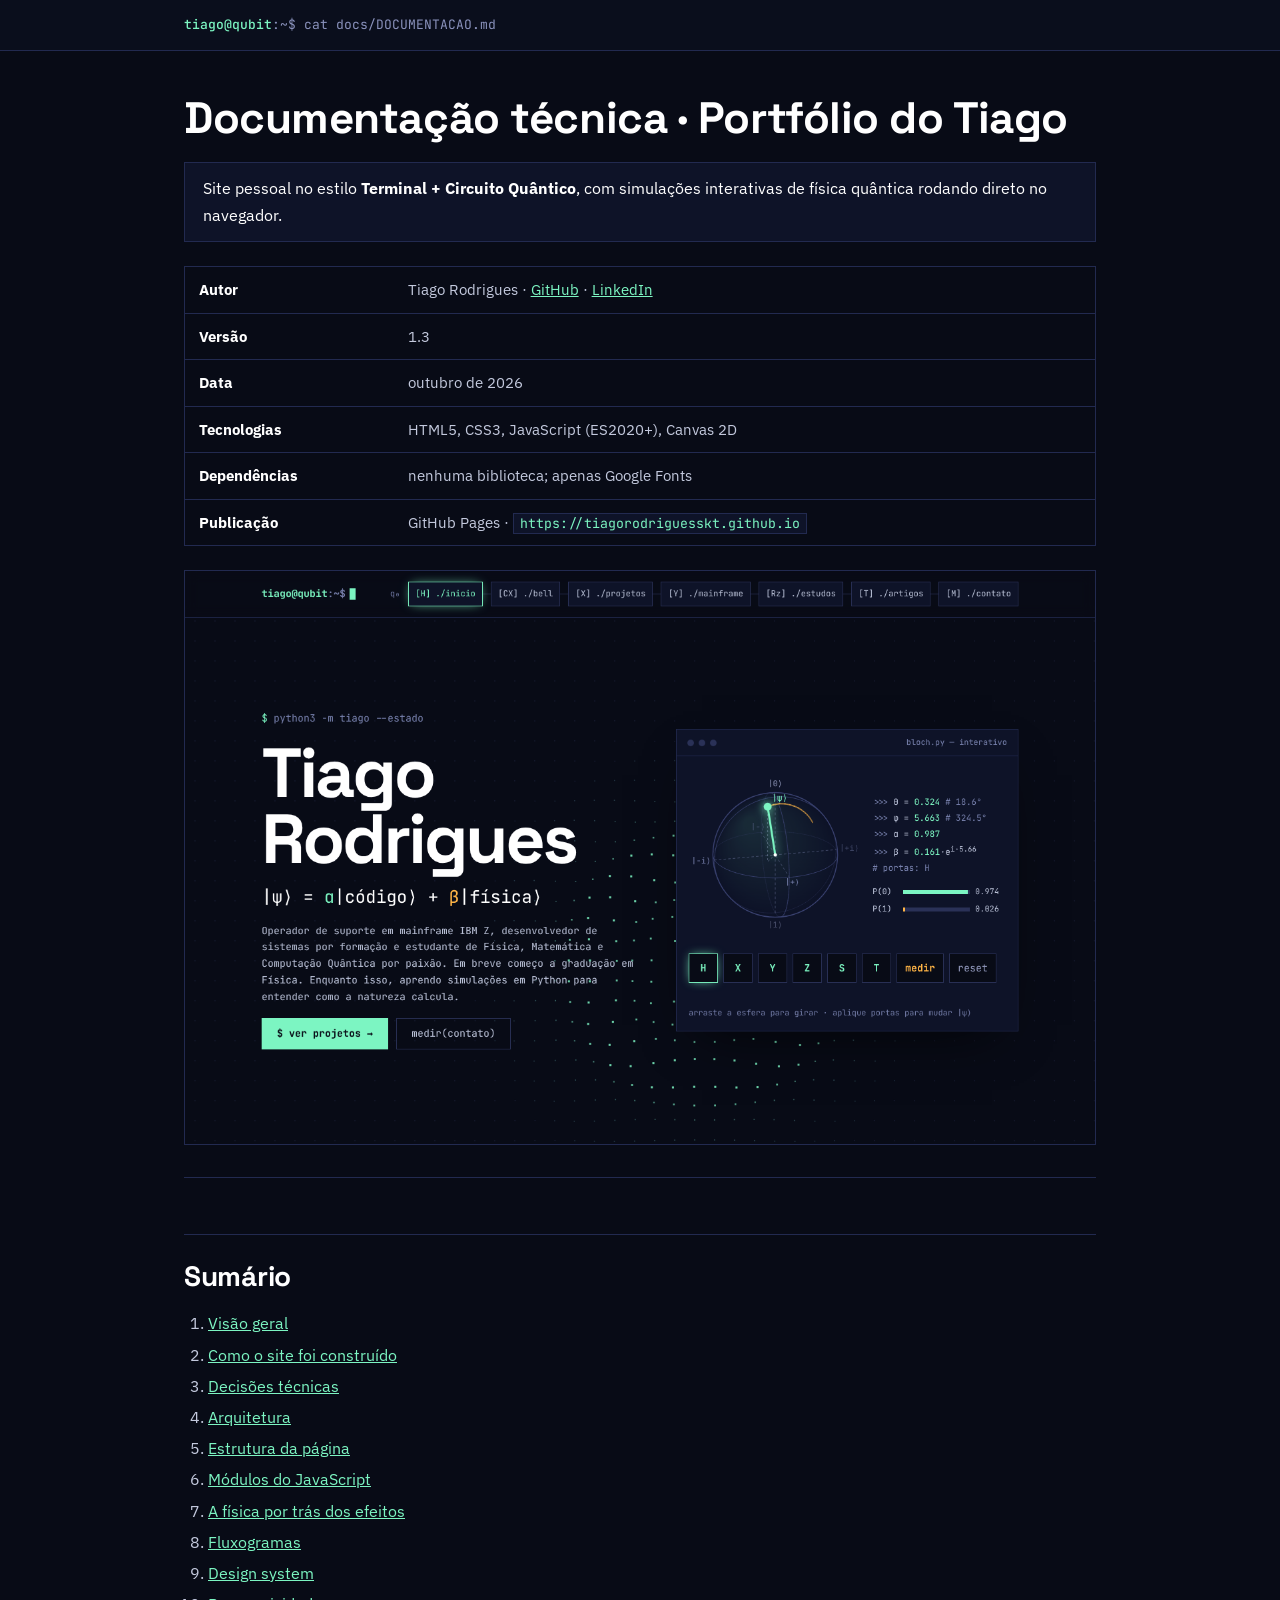
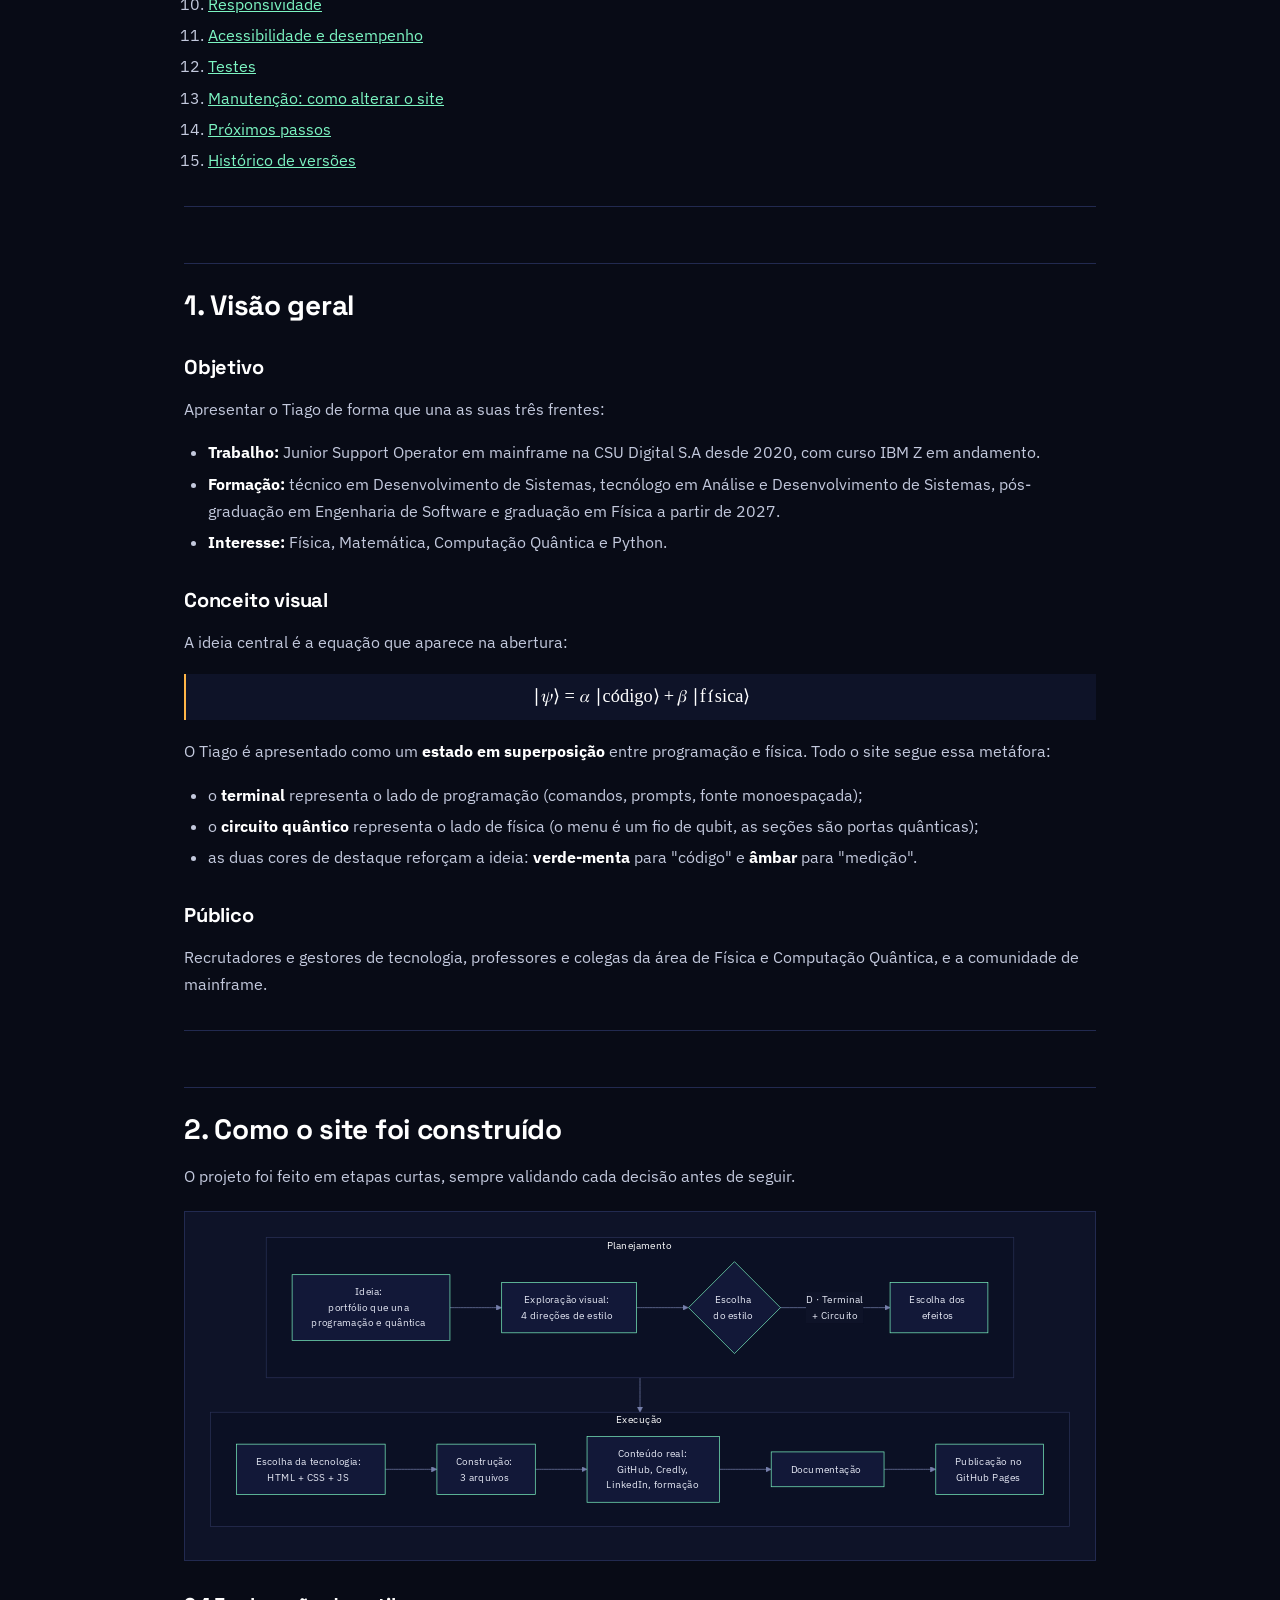
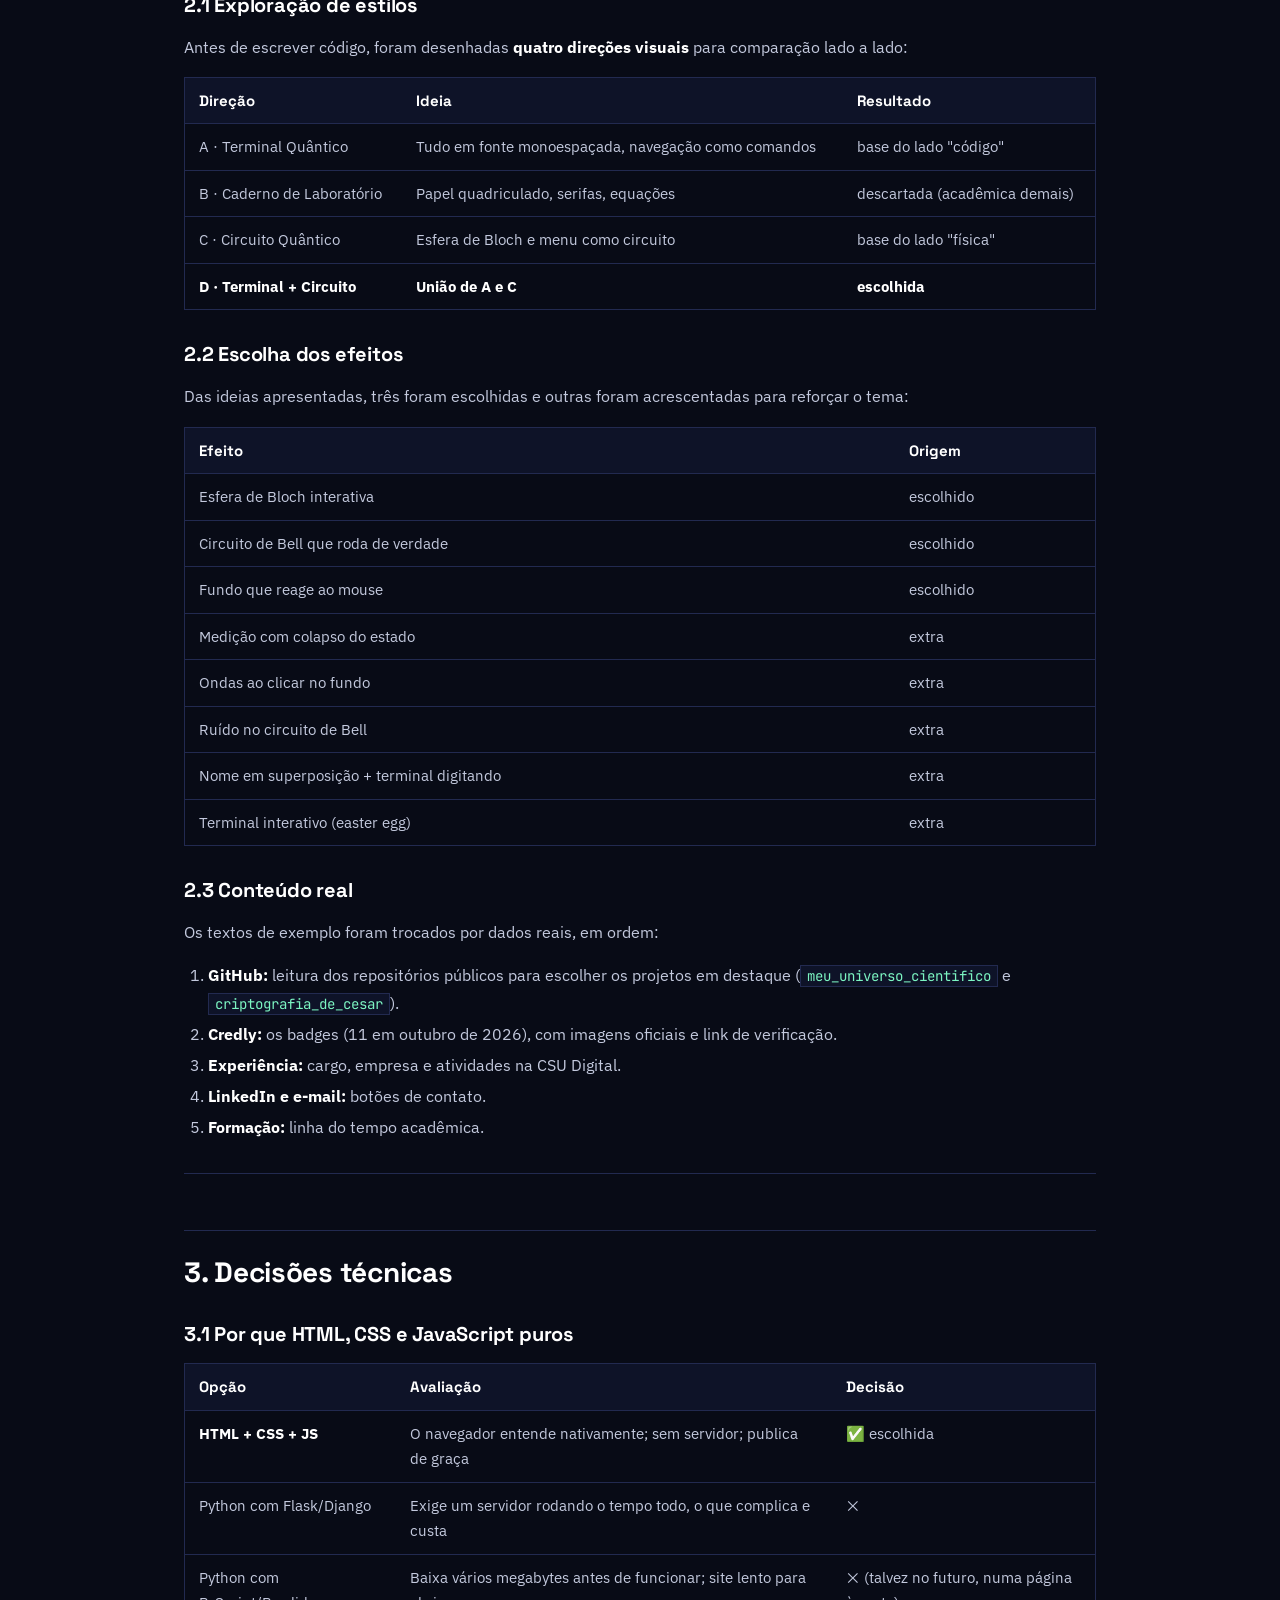
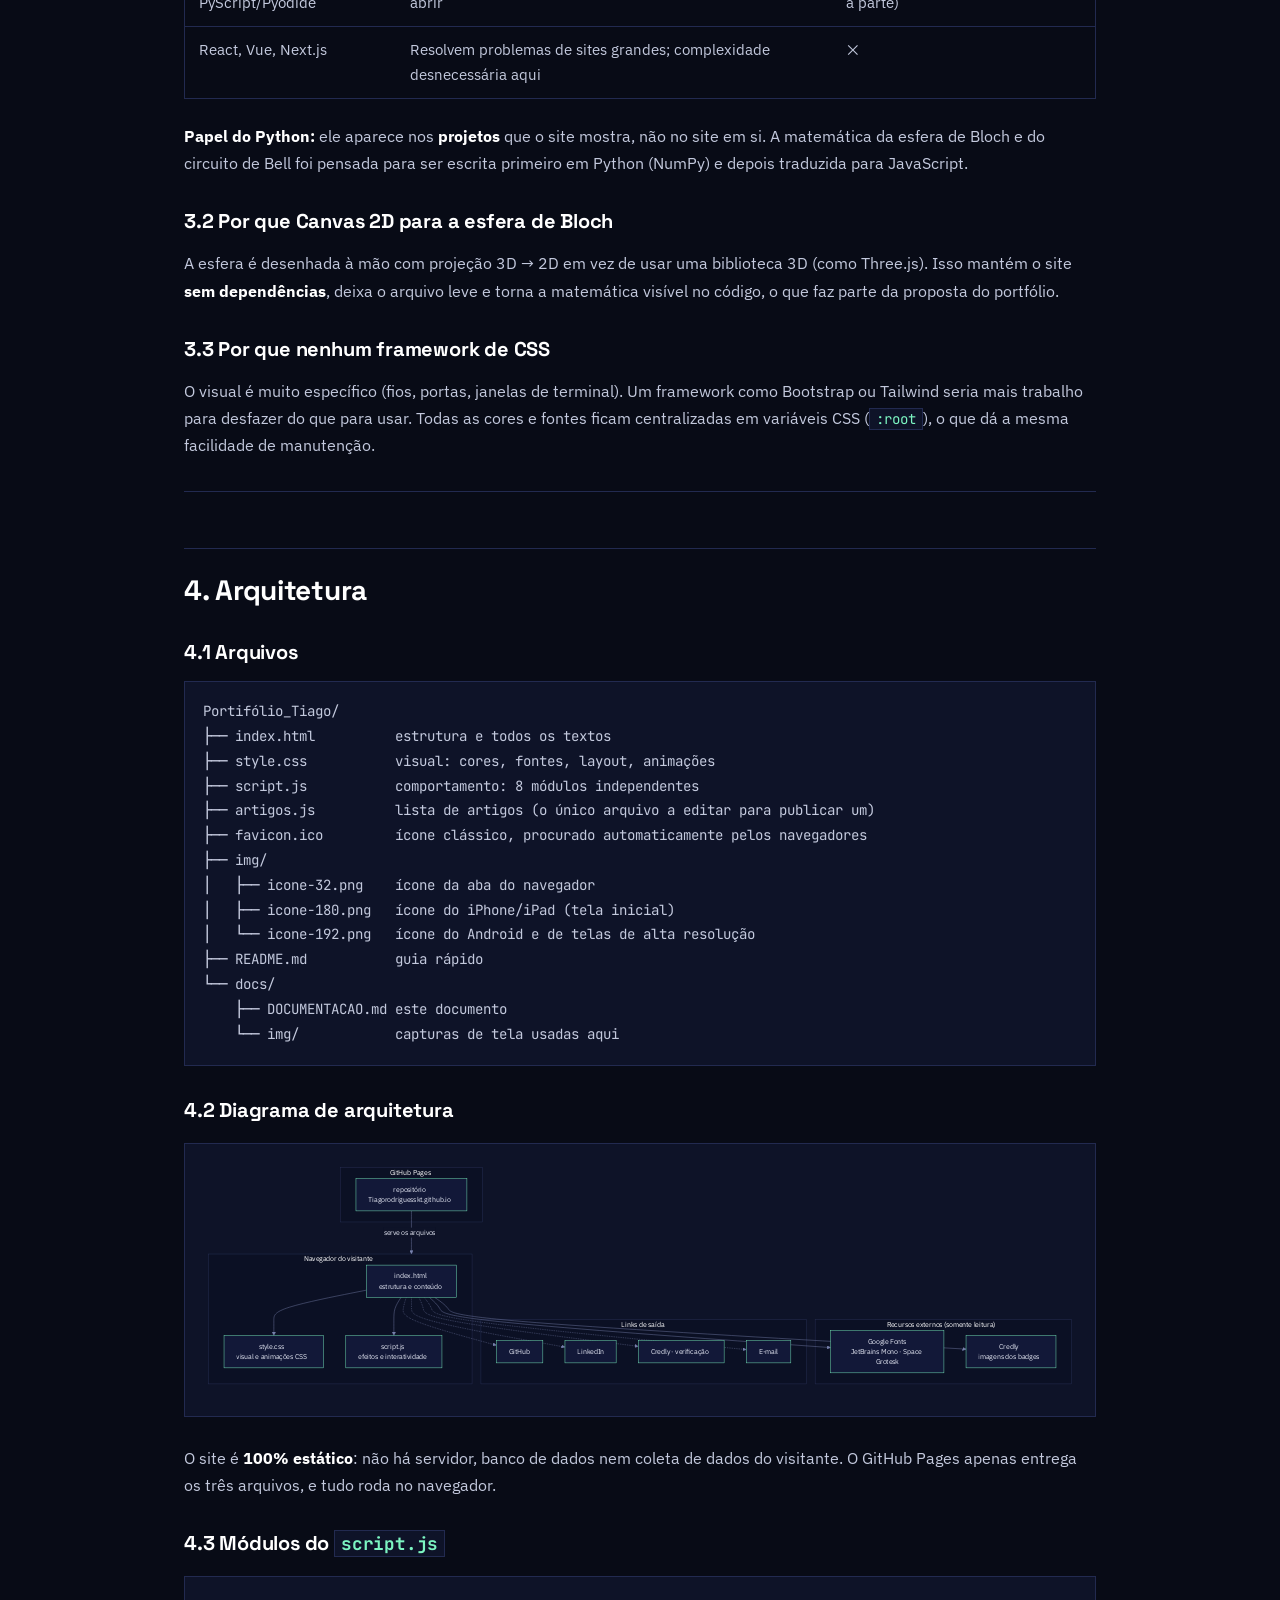
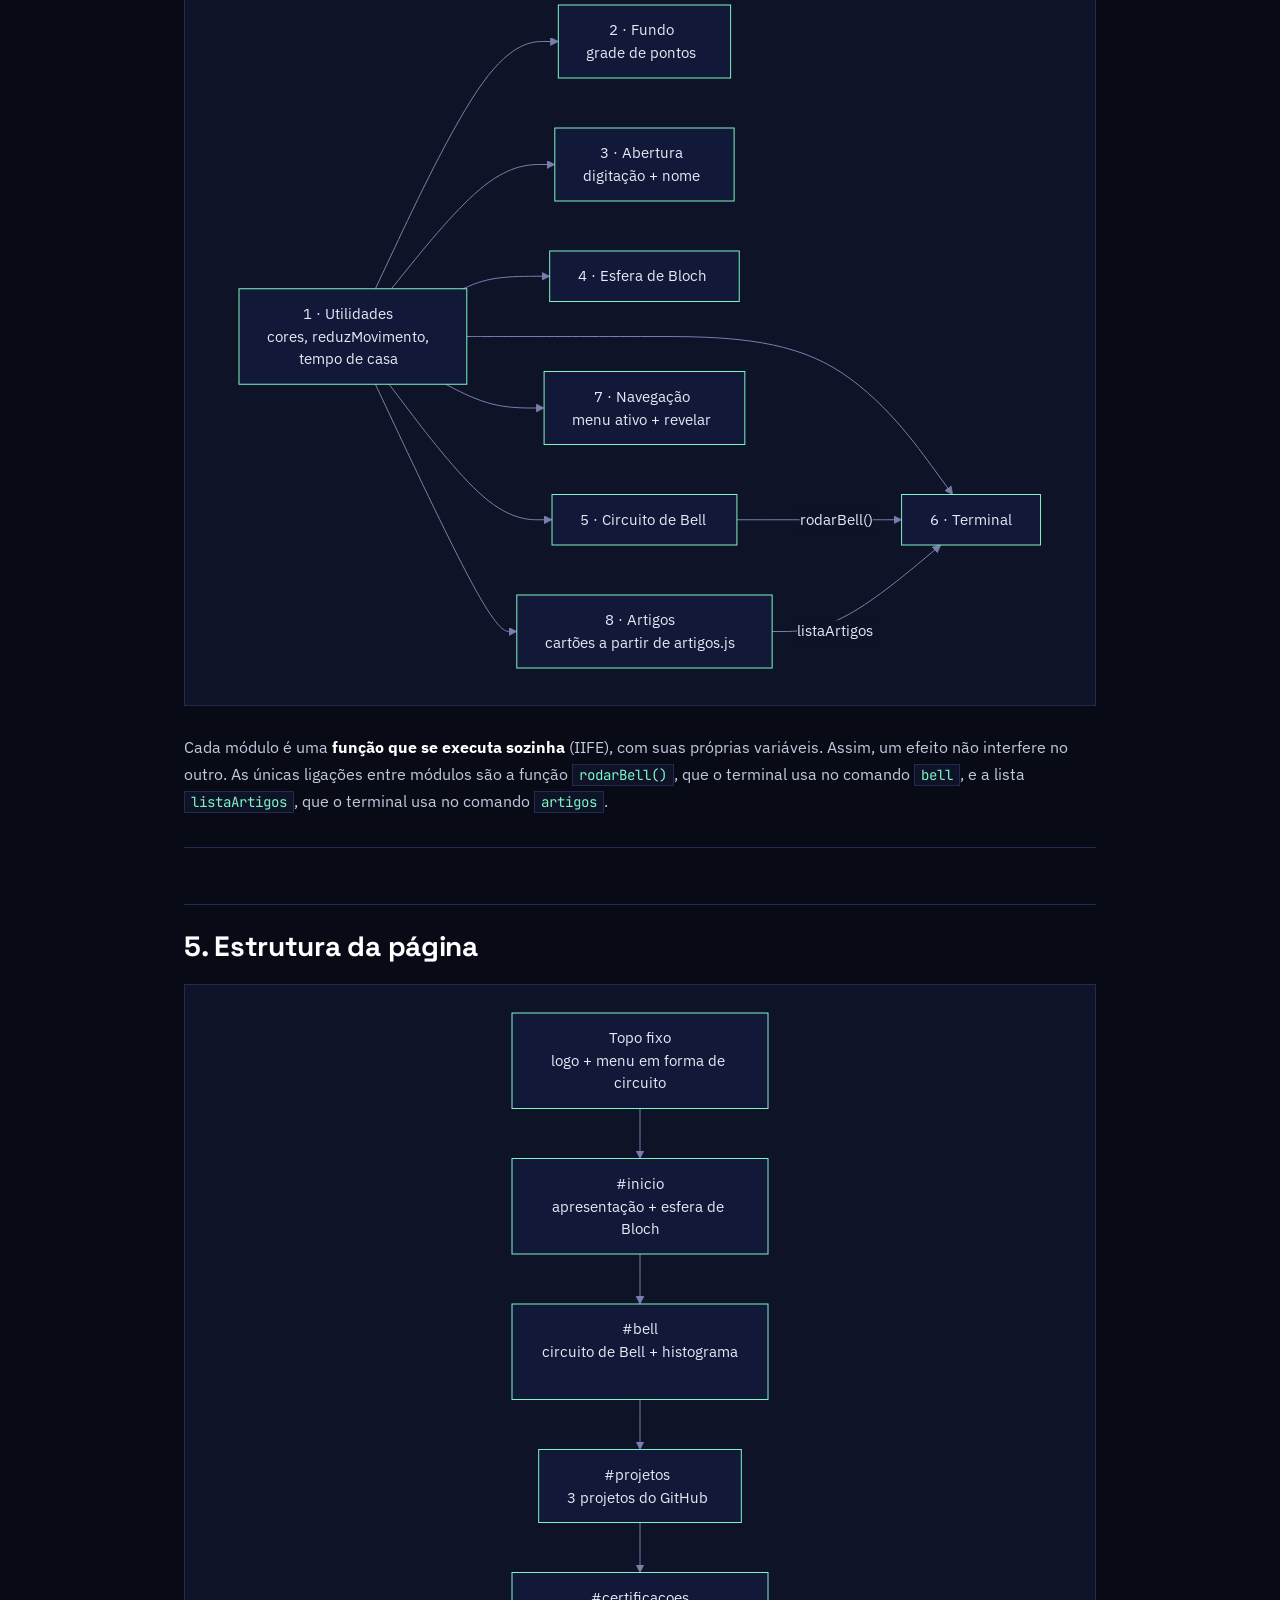
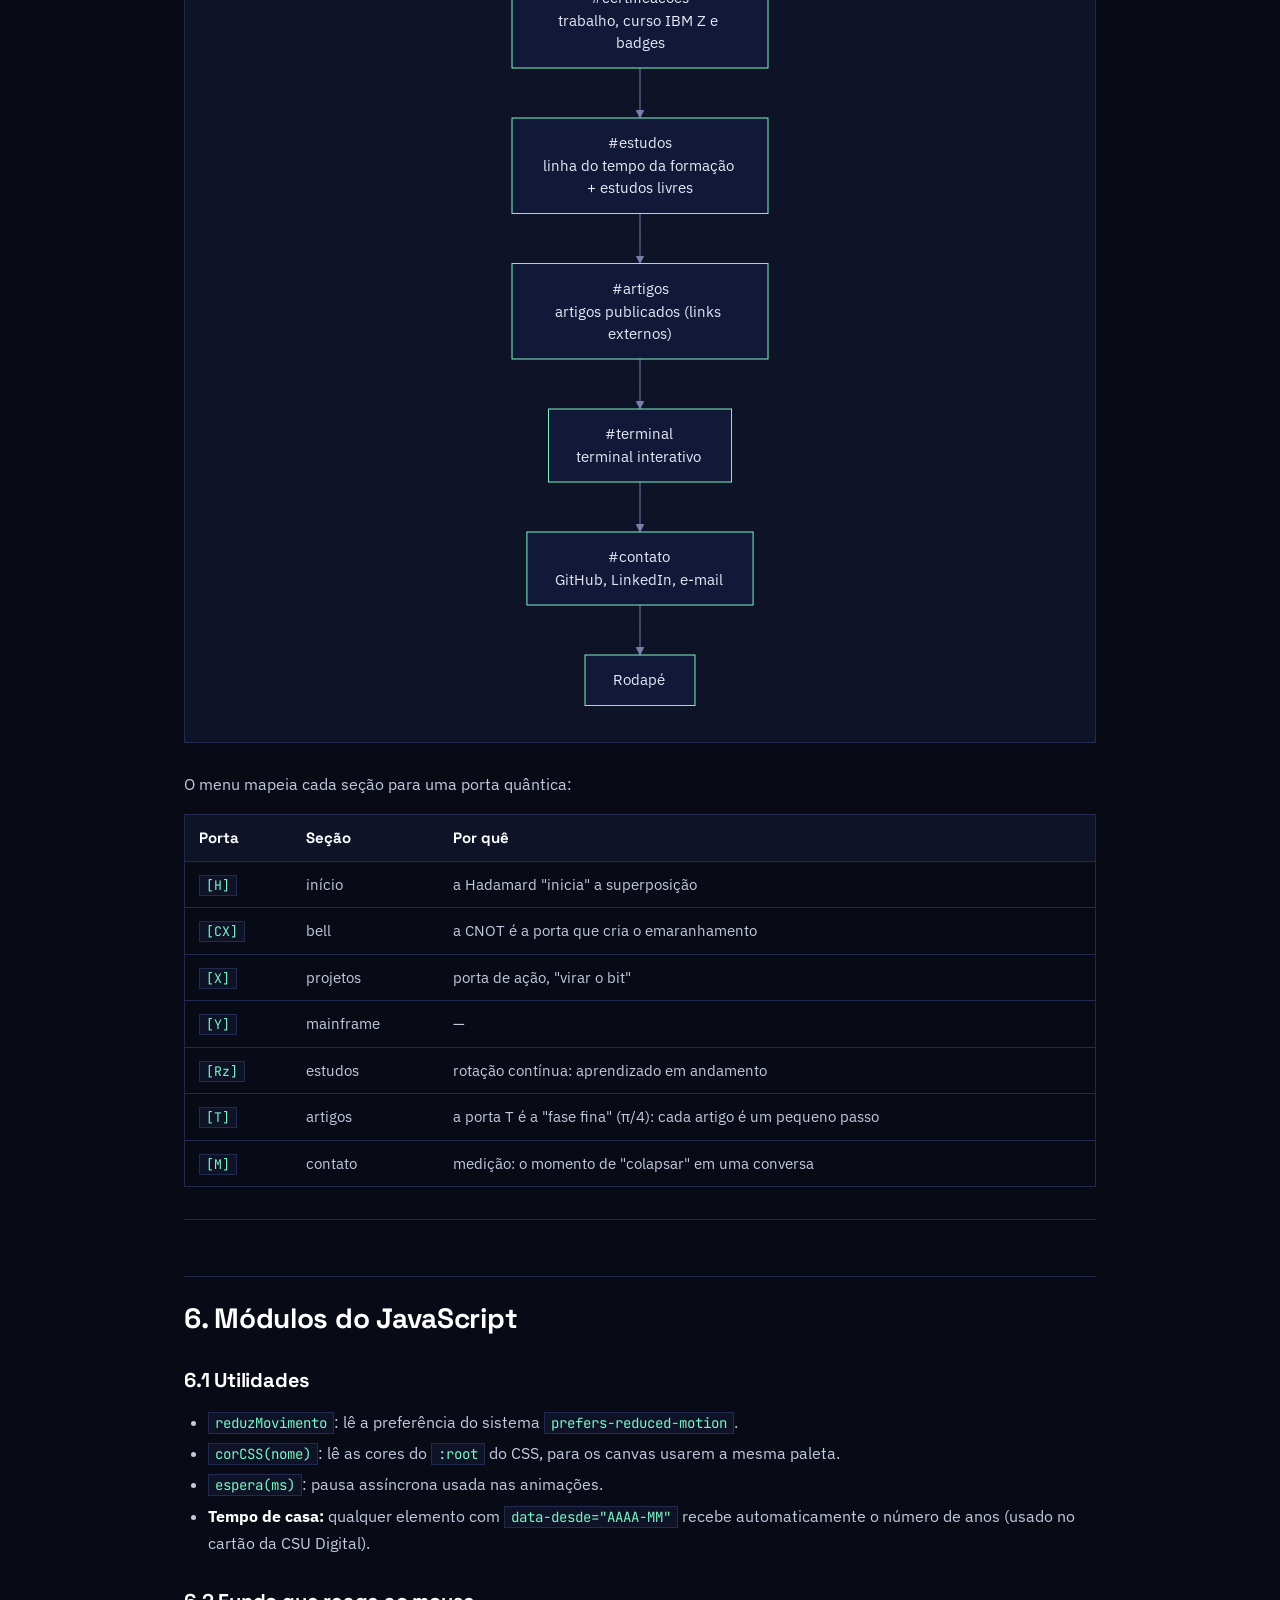
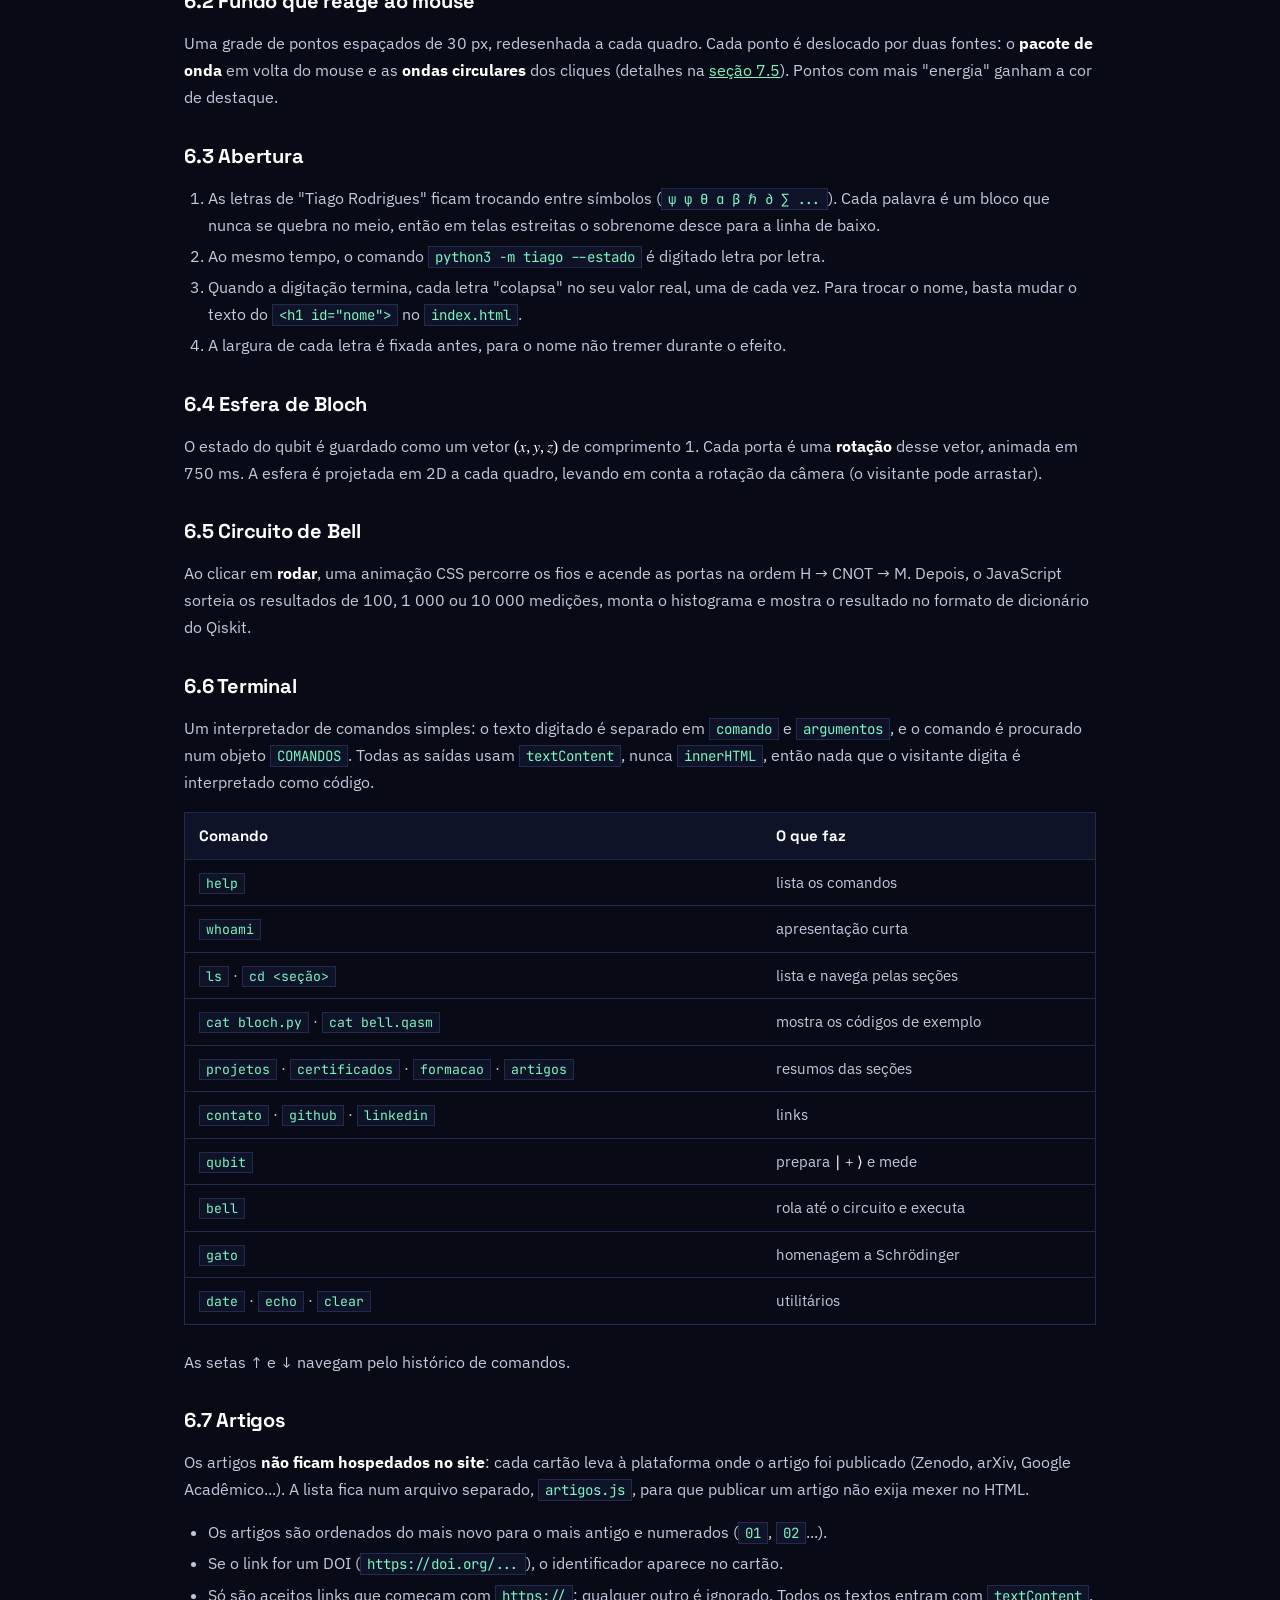
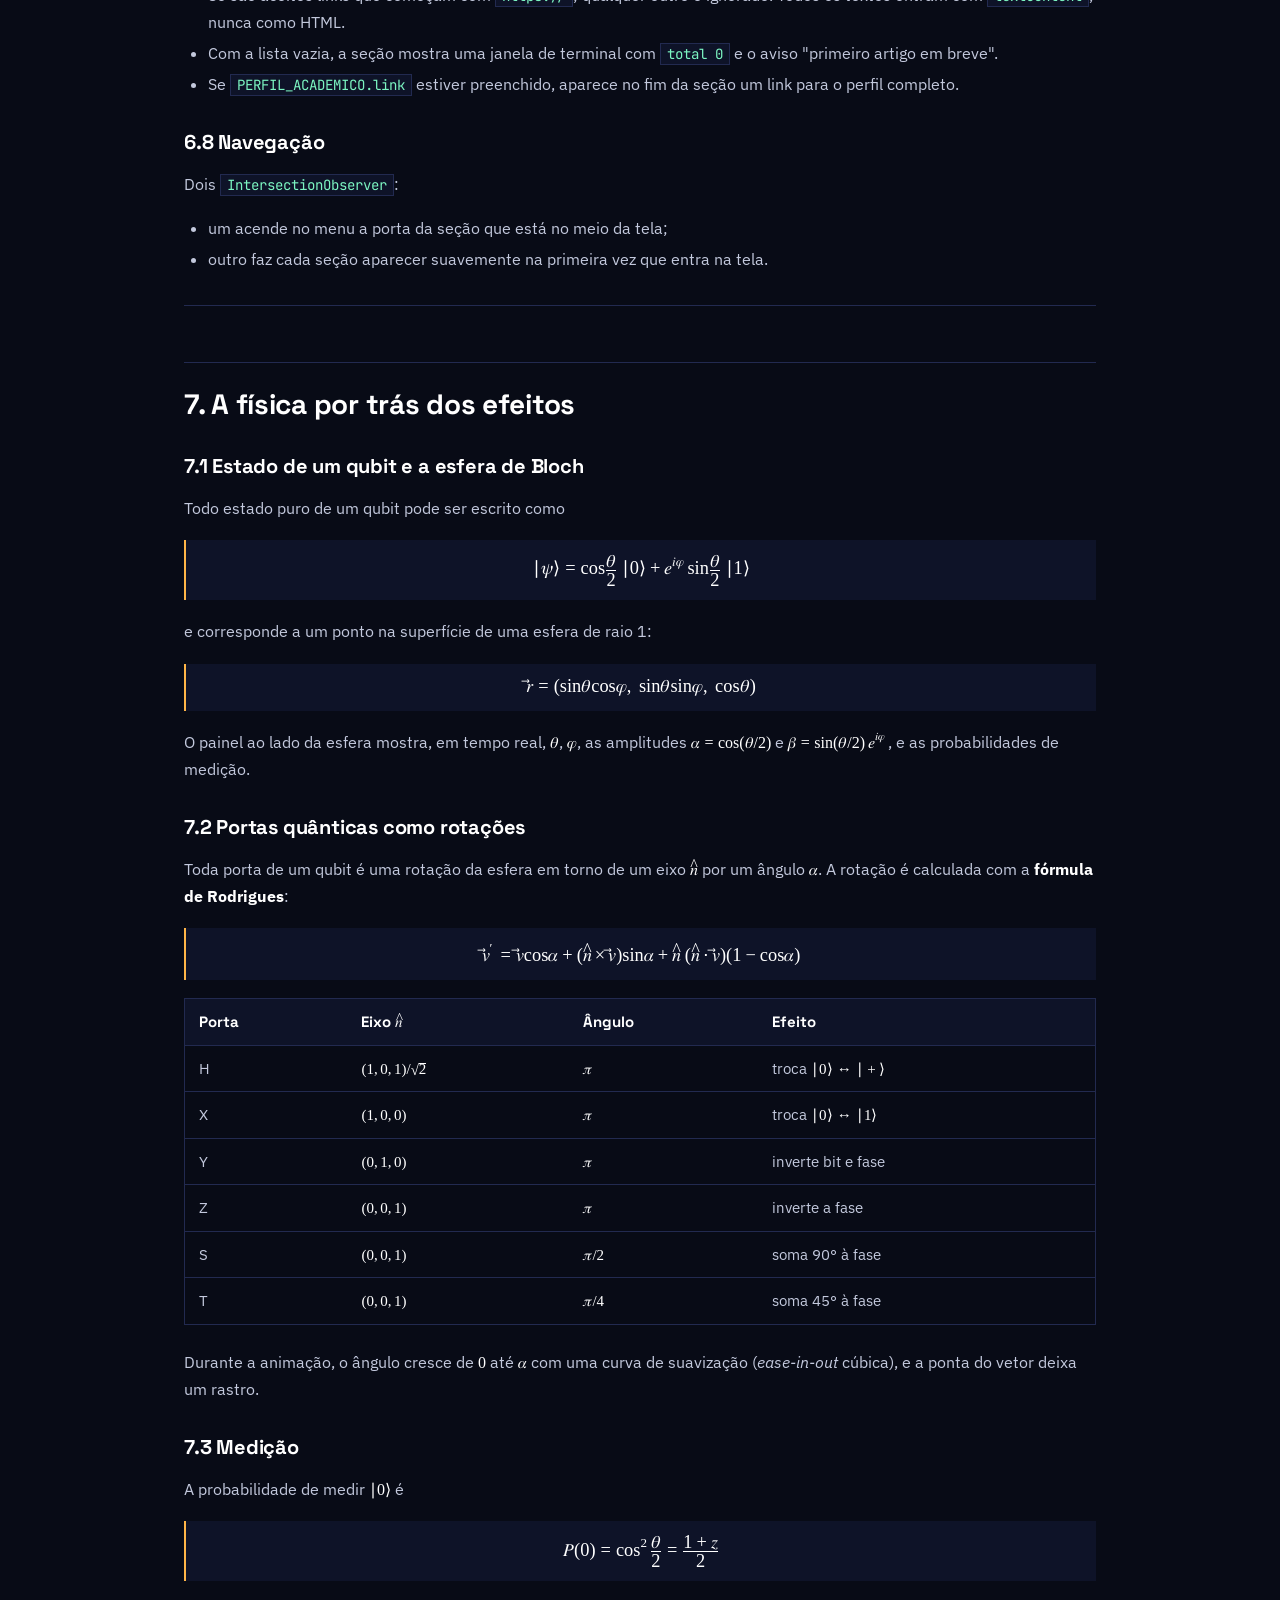
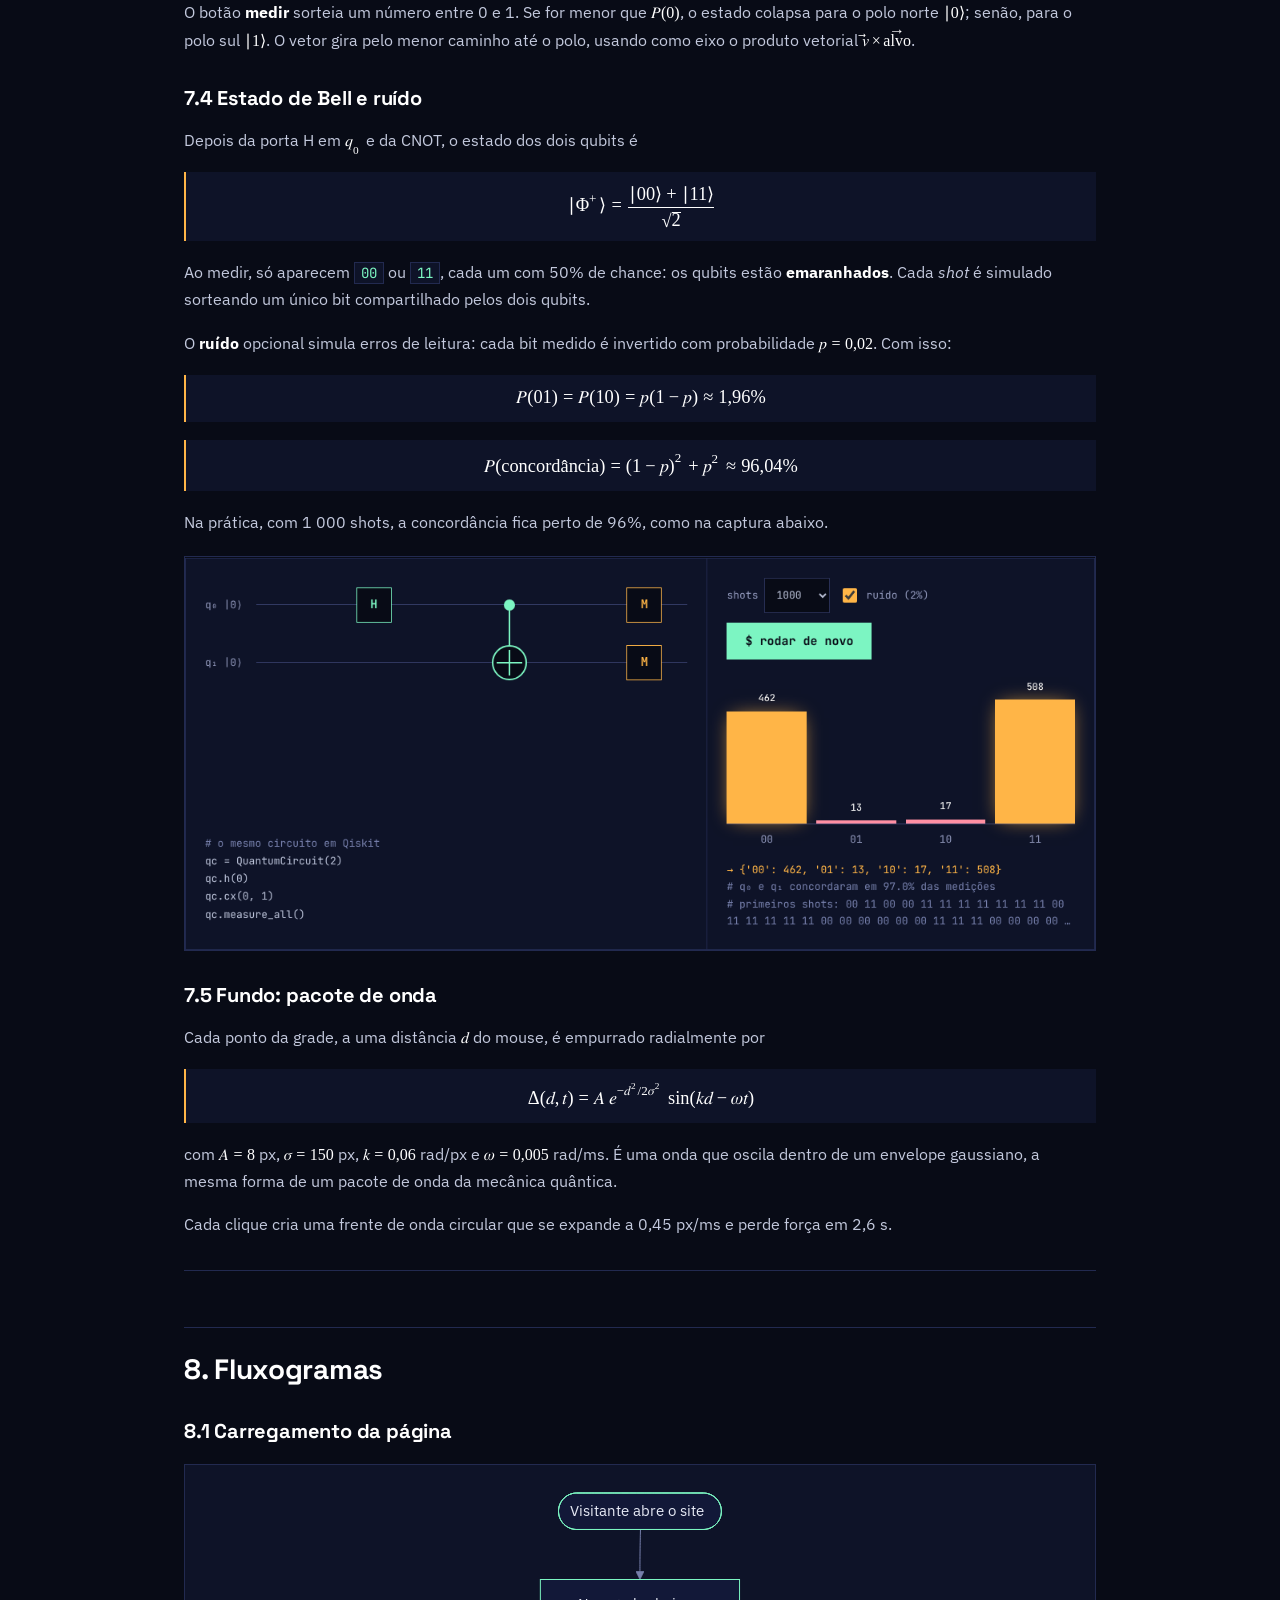
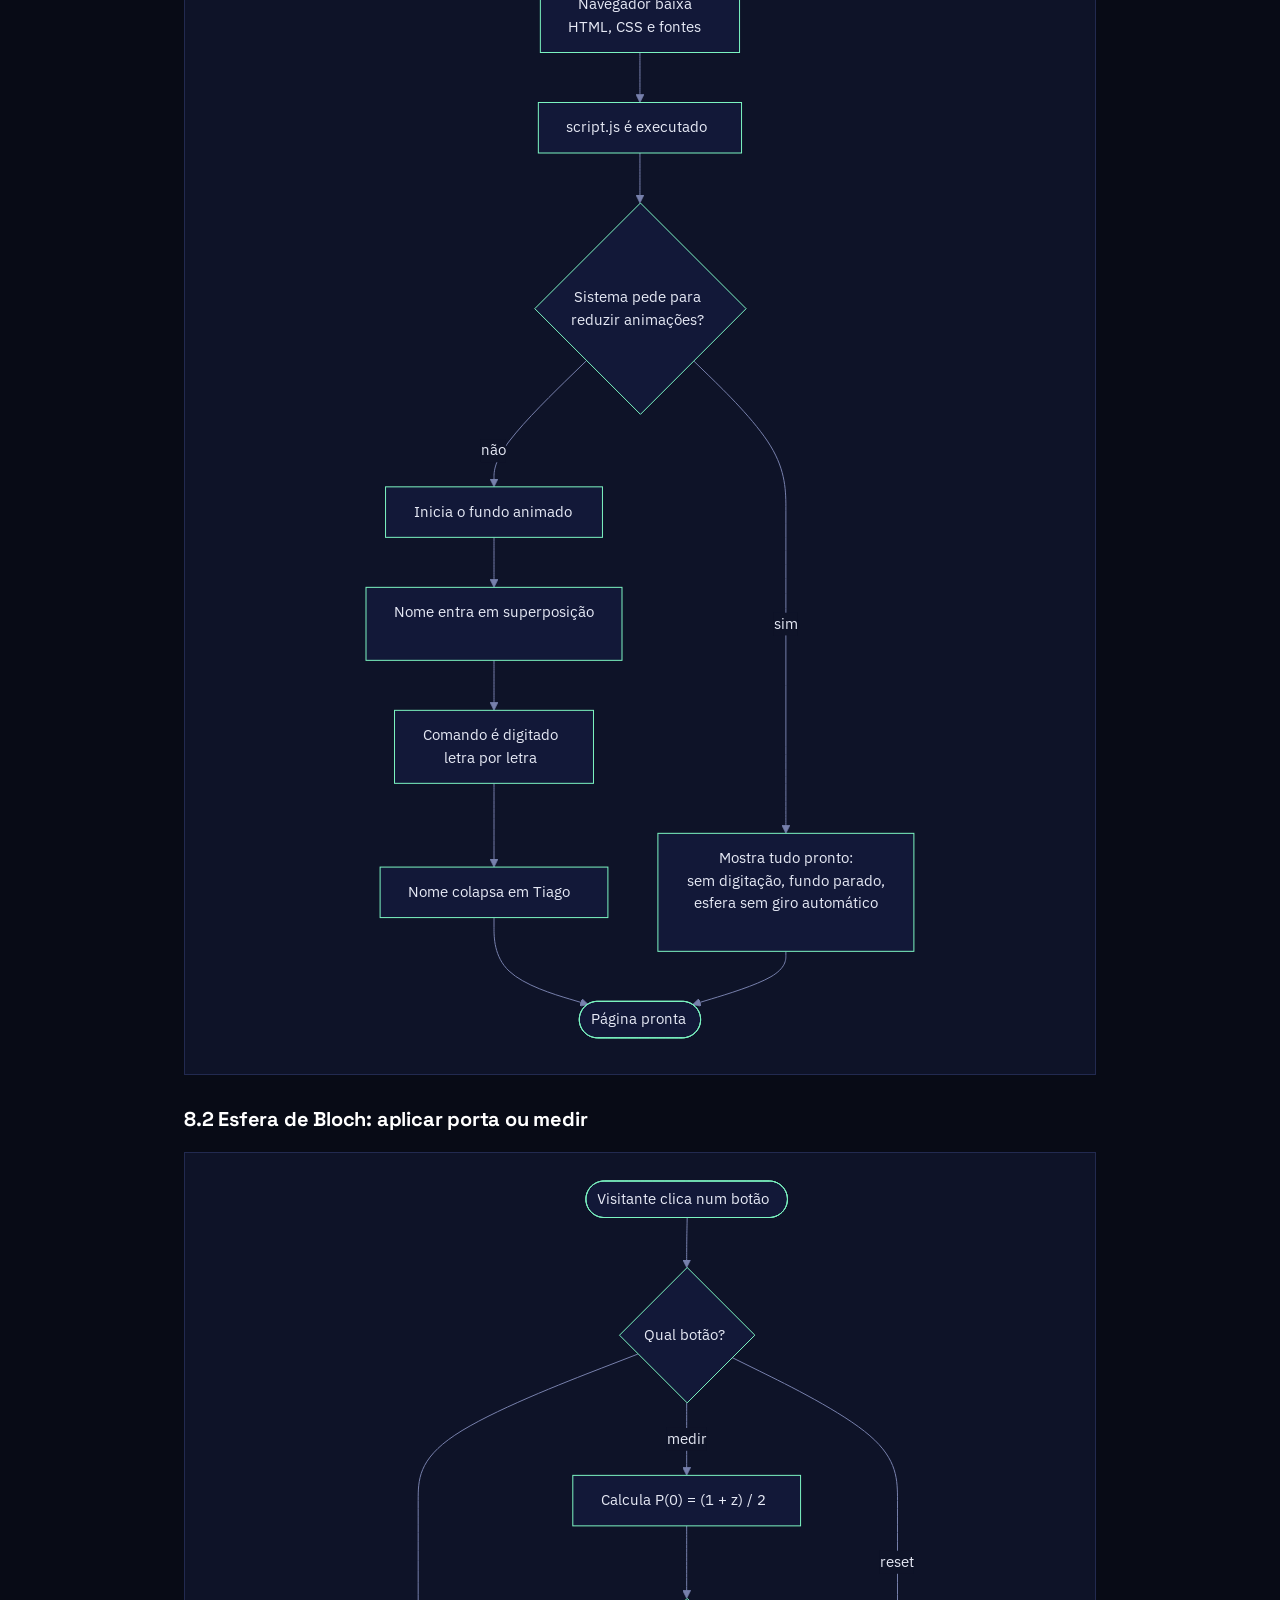
==== docs/DOCUMENTACAO.html @ 6ec6462e "Bagdge Agike Explorer" ====
<!doctype html>
<html lang="pt-BR">
<head>
<meta charset="utf-8">
<meta name="viewport" content="width=device-width, initial-scale=1">
<title>Documentação · Portfólio do Tiago</title>
<link rel="preconnect" href="https://fonts.googleapis.com">
<link href="https://fonts.googleapis.com/css2?family=IBM+Plex+Sans:wght@400;500;600&family=JetBrains+Mono:wght@400;500&family=Space+Grotesk:wght@500;700&display=swap" rel="stylesheet">
<style>
:root{--fundo:#080B16;--painel:#0E1328;--borda:#222A50;--texto:#C3C9DD;--forte:#fff;--apagado:#8A92BC;--a1:#7CF5C2;--a2:#FFB547}
*{box-sizing:border-box}
body{margin:0;background:var(--fundo);color:var(--texto);font-family:'IBM Plex Sans',system-ui,sans-serif;font-size:16px;line-height:1.7}
.topo{border-bottom:1px solid var(--borda);background:#0A0E1C}
.topo div{max-width:960px;margin:0 auto;padding:14px 24px;font-family:'JetBrains Mono',monospace;font-size:13px;color:var(--apagado)}
.topo b{color:var(--a1);font-weight:500}
main{max-width:960px;margin:0 auto;padding:40px 24px 96px}
h1,h2,h3{font-family:'Space Grotesk',system-ui,sans-serif;color:var(--forte);line-height:1.25;letter-spacing:-.01em;scroll-margin-top:16px}
h1{font-size:clamp(30px,5vw,44px);margin:0 0 16px}
h2{font-size:28px;margin:56px 0 16px;padding-top:24px;border-top:1px solid var(--borda)}
h3{font-size:20px;margin:32px 0 10px}
a{color:var(--a1)}a:hover{color:#B8FFE0}
strong{color:var(--forte)}
blockquote{margin:0 0 24px;padding:12px 18px;border:1px solid var(--borda);background:var(--painel);color:var(--forte)}
blockquote p{margin:0}
hr{border:0;border-top:1px solid var(--borda);margin:32px 0}
code{font-family:'JetBrains Mono',monospace;font-size:.88em;background:var(--painel);border:1px solid var(--borda);padding:1px 6px;color:var(--a1)}
pre{background:var(--painel);border:1px solid var(--borda);padding:18px;overflow-x:auto;line-height:1.55}
pre code{background:none;border:0;padding:0;color:var(--texto)}
.tabela{overflow-x:auto;margin:16px 0 24px;border:1px solid var(--borda)}
table{border-collapse:collapse;width:100%;font-size:15px}
th,td{padding:10px 14px;text-align:left;vertical-align:top;border-bottom:1px solid var(--borda)}
th{background:var(--painel);color:var(--forte);font-family:'Space Grotesk',system-ui,sans-serif;white-space:nowrap}
tr:last-child td{border-bottom:0}
img{max-width:100%;height:auto;border:1px solid var(--borda);display:block;margin:20px auto}
.diagrama{margin:20px 0 28px;padding:20px;background:var(--painel);border:1px solid var(--borda);overflow-x:auto;text-align:center}
.diagrama svg{max-width:100%;height:auto}
.math-bloco{margin:18px 0;padding:14px;background:var(--painel);border-left:2px solid var(--a2);overflow-x:auto;text-align:center;font-size:1.15em;color:var(--forte)}
math{color:var(--forte)}
ul,ol{padding-left:24px}
li{margin:4px 0}
input[type=checkbox]{accent-color:var(--a1);margin-right:6px}
@media (max-width:600px){main{padding:28px 16px 64px}.topo div{padding:12px 16px}h2{font-size:24px}}
</style>
</head>
<body>
<header class="topo"><div><b>tiago@qubit</b>:~$ cat docs/DOCUMENTACAO.md</div></header>
<main>
<h1 id="documentação-técnica--portfólio-do-tiago">Documentação técnica · Portfólio do Tiago</h1>
<blockquote>
<p>Site pessoal no estilo <strong>Terminal + Circuito Quântico</strong>, com simulações interativas de física quântica rodando direto no navegador.</p>
</blockquote>
<div class="tabela"><table>

<tbody><tr>
<td><strong>Autor</strong></td>
<td>Tiago Rodrigues · <a href="https://github.com/TiagoRodriguesskt">GitHub</a> · <a href="https://www.linkedin.com/in/tiago-rodrigues-0b5417124/">LinkedIn</a></td>
</tr>
<tr>
<td><strong>Versão</strong></td>
<td>1.3</td>
</tr>
<tr>
<td><strong>Data</strong></td>
<td>outubro de 2026</td>
</tr>
<tr>
<td><strong>Tecnologias</strong></td>
<td>HTML5, CSS3, JavaScript (ES2020+), Canvas 2D</td>
</tr>
<tr>
<td><strong>Dependências</strong></td>
<td>nenhuma biblioteca; apenas Google Fonts</td>
</tr>
<tr>
<td><strong>Publicação</strong></td>
<td>GitHub Pages · <code>https://tiagorodriguesskt.github.io</code></td>
</tr>
</tbody></table></div>
<p><img src="[data-uri]" alt="Tela inicial do site"></p>
<hr>
<h2 id="sumário">Sumário</h2>
<ol>
<li><a href="#1-vis%C3%A3o-geral">Visão geral</a></li>
<li><a href="#2-como-o-site-foi-constru%C3%ADdo">Como o site foi construído</a></li>
<li><a href="#3-decis%C3%B5es-t%C3%A9cnicas">Decisões técnicas</a></li>
<li><a href="#4-arquitetura">Arquitetura</a></li>
<li><a href="#5-estrutura-da-p%C3%A1gina">Estrutura da página</a></li>
<li><a href="#6-m%C3%B3dulos-do-javascript">Módulos do JavaScript</a></li>
<li><a href="#7-a-f%C3%ADsica-por-tr%C3%A1s-dos-efeitos">A física por trás dos efeitos</a></li>
<li><a href="#8-fluxogramas">Fluxogramas</a></li>
<li><a href="#9-design-system">Design system</a></li>
<li><a href="#10-responsividade">Responsividade</a></li>
<li><a href="#11-acessibilidade-e-desempenho">Acessibilidade e desempenho</a></li>
<li><a href="#12-testes">Testes</a></li>
<li><a href="#13-manuten%C3%A7%C3%A3o-como-alterar-o-site">Manutenção: como alterar o site</a></li>
<li><a href="#14-pr%C3%B3ximos-passos">Próximos passos</a></li>
<li><a href="#15-hist%C3%B3rico-de-vers%C3%B5es">Histórico de versões</a></li>
</ol>
<hr>
<h2 id="1-visão-geral">1. Visão geral</h2>
<h3 id="objetivo">Objetivo</h3>
<p>Apresentar o Tiago de forma que una as suas três frentes:</p>
<ul>
<li><strong>Trabalho:</strong> Junior Support Operator em mainframe na CSU Digital S.A desde 2020, com curso IBM Z em andamento.</li>
<li><strong>Formação:</strong> técnico em Desenvolvimento de Sistemas, tecnólogo em Análise e Desenvolvimento de Sistemas, pós-graduação em Engenharia de Software e graduação em Física a partir de 2027.</li>
<li><strong>Interesse:</strong> Física, Matemática, Computação Quântica e Python.</li>
</ul>
<h3 id="conceito-visual">Conceito visual</h3>
<p>A ideia central é a equação que aparece na abertura:</p>
<p></p><div class="math-bloco"><span class="katex"><math xmlns="http://www.w3.org/1998/Math/MathML" display="block"><semantics><mrow><mi mathvariant="normal">∣</mi><mi>ψ</mi><mo stretchy="false">⟩</mo><mo>=</mo><mi>α</mi><mtext> </mtext><mi mathvariant="normal">∣</mi><mrow><mtext>c</mtext><mover accent="true"><mtext>o</mtext><mo>ˊ</mo></mover><mtext>digo</mtext></mrow><mo stretchy="false">⟩</mo><mo>+</mo><mi>β</mi><mtext> </mtext><mi mathvariant="normal">∣</mi><mrow><mtext>f</mtext><mover accent="true"><mtext>ı</mtext><mo>ˊ</mo></mover><mtext>sica</mtext></mrow><mo stretchy="false">⟩</mo></mrow><annotation encoding="application/x-tex">|\psi\rangle = \alpha\,|\text{código}\rangle + \beta\,|\text{física}\rangle</annotation></semantics></math></span></div><p></p>
<p>O Tiago é apresentado como um <strong>estado em superposição</strong> entre programação e física. Todo o site segue essa metáfora:</p>
<ul>
<li>o <strong>terminal</strong> representa o lado de programação (comandos, prompts, fonte monoespaçada);</li>
<li>o <strong>circuito quântico</strong> representa o lado de física (o menu é um fio de qubit, as seções são portas quânticas);</li>
<li>as duas cores de destaque reforçam a ideia: <strong>verde-menta</strong> para "código" e <strong>âmbar</strong> para "medição".</li>
</ul>
<h3 id="público">Público</h3>
<p>Recrutadores e gestores de tecnologia, professores e colegas da área de Física e Computação Quântica, e a comunidade de mainframe.</p>
<hr>
<h2 id="2-como-o-site-foi-construído">2. Como o site foi construído</h2>
<p>O projeto foi feito em etapas curtas, sempre validando cada decisão antes de seguir.</p>
<figure class="diagrama"><svg id="diagrama0" width="100%" xmlns="http://www.w3.org/2000/svg" class="flowchart" style="max-width: 1260.9375px;" viewBox="0 0 1260.9375 434.734375" role="graphics-document document" aria-roledescription="flowchart-v2"><style>#diagrama0{font-family:IBM Plex Sans,system-ui,sans-serif;font-size:15px;fill:#E6E9F5;}@keyframes edge-animation-frame{from{stroke-dashoffset:0;}}@keyframes dash{to{stroke-dashoffset:0;}}#diagrama0 .edge-animation-slow{stroke-dasharray:9,5!important;stroke-dashoffset:900;animation:dash 50s linear infinite;stroke-linecap:round;}#diagrama0 .edge-animation-fast{stroke-dasharray:9,5!important;stroke-dashoffset:900;animation:dash 20s linear infinite;stroke-linecap:round;}#diagrama0 .error-icon{fill:#0B1024;}#diagrama0 .error-text{fill:#f4efdb;stroke:#f4efdb;}#diagrama0 .edge-thickness-normal{stroke-width:1px;}#diagrama0 .edge-thickness-thick{stroke-width:3.5px;}#diagrama0 .edge-pattern-solid{stroke-dasharray:0;}#diagrama0 .edge-thickness-invisible{stroke-width:0;fill:none;}#diagrama0 .edge-pattern-dashed{stroke-dasharray:3;}#diagrama0 .edge-pattern-dotted{stroke-dasharray:2;}#diagrama0 .marker{fill:#7780AC;stroke:#7780AC;}#diagrama0 .marker.cross{stroke:#7780AC;}#diagrama0 svg{font-family:IBM Plex Sans,system-ui,sans-serif;font-size:15px;}#diagrama0 p{margin:0;}#diagrama0 .label{font-family:IBM Plex Sans,system-ui,sans-serif;color:#E6E9F5;}#diagrama0 .cluster-label text{fill:#FFFFFF;}#diagrama0 .cluster-label span{color:#FFFFFF;}#diagrama0 .cluster-label span p{background-color:transparent;}#diagrama0 .label text,#diagrama0 span{fill:#E6E9F5;color:#E6E9F5;}#diagrama0 .node rect,#diagrama0 .node circle,#diagrama0 .node ellipse,#diagrama0 .node polygon,#diagrama0 .node path{fill:#121838;stroke:#7CF5C2;stroke-width:1px;}#diagrama0 .rough-node .label text,#diagrama0 .node .label text,#diagrama0 .image-shape .label,#diagrama0 .icon-shape .label{text-anchor:middle;}#diagrama0 .node .katex path{fill:#000;stroke:#000;stroke-width:1px;}#diagrama0 .rough-node .label,#diagrama0 .node .label,#diagrama0 .image-shape .label,#diagrama0 .icon-shape .label{text-align:center;}#diagrama0 .node.clickable{cursor:pointer;}#diagrama0 .root .anchor path{fill:#7780AC!important;stroke-width:0;stroke:#7780AC;}#diagrama0 .arrowheadPath{fill:#f1ecd7;}#diagrama0 .edgePaths .path{stroke:#7780AC;stroke-width:1px;}#diagrama0 .flowchart-link{stroke:#7780AC;fill:none;}#diagrama0 .edgeLabel{background-color:#0E1328;text-align:center;}#diagrama0 .edgeLabel p{background-color:#0E1328;}#diagrama0 .edgeLabel rect{opacity:0.5;background-color:#0E1328;fill:#0E1328;}#diagrama0 .labelBkg{background-color:rgba(14, 19, 40, 0.5);}#diagrama0 .cluster rect{fill:#0B1024;stroke:#2A3157;stroke-width:1px;}#diagrama0 .cluster text{fill:#FFFFFF;}#diagrama0 .cluster span{color:#FFFFFF;}#diagrama0 .node .collapsed-indicator{fill:#2A3157;stroke:none;opacity:0.6;}#diagrama0 .node .collapsed-separator{stroke:#2A3157;stroke-width:0.75px;}#diagrama0 div.mermaidTooltip{position:absolute;text-align:center;max-width:200px;padding:2px;font-family:IBM Plex Sans,system-ui,sans-serif;font-size:12px;background:#0B1024;border:1px solid hsl(228, 13.1914893617%, 0%);border-radius:2px;pointer-events:none;z-index:100;}#diagrama0 .flowchartTitleText{text-anchor:middle;font-size:18px;fill:#E6E9F5;}#diagrama0 rect.text{fill:none;stroke-width:0;}#diagrama0 .icon-shape,#diagrama0 .image-shape{background-color:#0E1328;text-align:center;}#diagrama0 .icon-shape p,#diagrama0 .image-shape p{background-color:#0E1328;padding:2px;}#diagrama0 .icon-shape .label rect,#diagrama0 .image-shape .label rect{opacity:0.5;background-color:#0E1328;fill:#0E1328;}#diagrama0 .label-icon{display:inline-block;height:1em;overflow:visible;vertical-align:-0.125em;}#diagrama0 .node .label-icon path{fill:currentColor;stroke:revert;stroke-width:revert;}#diagrama0 .node .neo-node{stroke:#7CF5C2;}#diagrama0 [data-look="neo"].node rect,#diagrama0 [data-look="neo"].cluster rect,#diagrama0 [data-look="neo"].node polygon{stroke:url(#diagrama0-gradient);filter:drop-shadow( 1px 2px 2px rgba(185,185,185,1));}#diagrama0 [data-look="neo"].swimlane.cluster rect{filter:none;}#diagrama0 [data-look="neo"].node path{stroke:url(#diagrama0-gradient);stroke-width:1px;}#diagrama0 [data-look="neo"].node .outer-path{filter:drop-shadow( 1px 2px 2px rgba(185,185,185,1));}#diagrama0 [data-look="neo"].node .neo-line path{stroke:#7CF5C2;filter:none;}#diagrama0 [data-look="neo"].node circle{stroke:url(#diagrama0-gradient);filter:drop-shadow( 1px 2px 2px rgba(185,185,185,1));}#diagrama0 [data-look="neo"].node circle .state-start{fill:#000000;}#diagrama0 [data-look="neo"].icon-shape .icon{fill:url(#diagrama0-gradient);filter:drop-shadow( 1px 2px 2px rgba(185,185,185,1));}#diagrama0 [data-look="neo"].icon-shape .icon-neo path{stroke:url(#diagrama0-gradient);filter:drop-shadow( 1px 2px 2px rgba(185,185,185,1));}#diagrama0 :root{--mermaid-font-family:IBM Plex Sans,system-ui,sans-serif;}</style><g><marker id="diagrama0_flowchart-v2-pointEnd" class="marker flowchart-v2" viewBox="0 0 10 10" refX="5" refY="5" markerUnits="userSpaceOnUse" markerWidth="8" markerHeight="8" orient="auto"><path d="M 0 0 L 10 5 L 0 10 z" class="arrowMarkerPath" style="stroke-width: 1; stroke-dasharray: 1, 0;"></path></marker><marker id="diagrama0_flowchart-v2-pointStart" class="marker flowchart-v2" viewBox="0 0 10 10" refX="4.5" refY="5" markerUnits="userSpaceOnUse" markerWidth="8" markerHeight="8" orient="auto"><path d="M 0 5 L 10 10 L 10 0 z" class="arrowMarkerPath" style="stroke-width: 1; stroke-dasharray: 1, 0;"></path></marker><marker id="diagrama0_flowchart-v2-pointEnd-margin" class="marker flowchart-v2" viewBox="0 0 11.5 14" refX="11.5" refY="7" markerUnits="userSpaceOnUse" markerWidth="10.5" markerHeight="14" orient="auto"><path d="M 0 0 L 11.5 7 L 0 14 z" class="arrowMarkerPath" style="stroke-width: 0; stroke-dasharray: 1, 0;"></path></marker><marker id="diagrama0_flowchart-v2-pointStart-margin" class="marker flowchart-v2" viewBox="0 0 11.5 14" refX="1" refY="7" markerUnits="userSpaceOnUse" markerWidth="11.5" markerHeight="14" orient="auto"><polygon points="0,7 11.5,14 11.5,0" class="arrowMarkerPath" style="stroke-width: 0; stroke-dasharray: 1, 0;"></polygon></marker><marker id="diagrama0_flowchart-v2-circleEnd" class="marker flowchart-v2" viewBox="0 0 10 10" refX="11" refY="5" markerUnits="userSpaceOnUse" markerWidth="11" markerHeight="11" orient="auto"><circle cx="5" cy="5" r="5" class="arrowMarkerPath" style="stroke-width: 1; stroke-dasharray: 1, 0;"></circle></marker><marker id="diagrama0_flowchart-v2-circleStart" class="marker flowchart-v2" viewBox="0 0 10 10" refX="-1" refY="5" markerUnits="userSpaceOnUse" markerWidth="11" markerHeight="11" orient="auto"><circle cx="5" cy="5" r="5" class="arrowMarkerPath" style="stroke-width: 1; stroke-dasharray: 1, 0;"></circle></marker><marker id="diagrama0_flowchart-v2-circleEnd-margin" class="marker flowchart-v2" viewBox="0 0 10 10" refY="5" refX="12.25" markerUnits="userSpaceOnUse" markerWidth="14" markerHeight="14" orient="auto"><circle cx="5" cy="5" r="5" class="arrowMarkerPath" style="stroke-width: 0; stroke-dasharray: 1, 0;"></circle></marker><marker id="diagrama0_flowchart-v2-circleStart-margin" class="marker flowchart-v2" viewBox="0 0 10 10" refX="-2" refY="5" markerUnits="userSpaceOnUse" markerWidth="14" markerHeight="14" orient="auto"><circle cx="5" cy="5" r="5" class="arrowMarkerPath" style="stroke-width: 0; stroke-dasharray: 1, 0;"></circle></marker><marker id="diagrama0_flowchart-v2-crossEnd" class="marker cross flowchart-v2" viewBox="0 0 11 11" refX="12" refY="5.2" markerUnits="userSpaceOnUse" markerWidth="11" markerHeight="11" orient="auto"><path d="M 1,1 l 9,9 M 10,1 l -9,9" class="arrowMarkerPath" style="stroke-width: 2; stroke-dasharray: 1, 0;"></path></marker><marker id="diagrama0_flowchart-v2-crossStart" class="marker cross flowchart-v2" viewBox="0 0 11 11" refX="-1" refY="5.2" markerUnits="userSpaceOnUse" markerWidth="11" markerHeight="11" orient="auto"><path d="M 1,1 l 9,9 M 10,1 l -9,9" class="arrowMarkerPath" style="stroke-width: 2; stroke-dasharray: 1, 0;"></path></marker><marker id="diagrama0_flowchart-v2-crossEnd-margin" class="marker cross flowchart-v2" viewBox="0 0 15 15" refX="17.7" refY="7.5" markerUnits="userSpaceOnUse" markerWidth="12" markerHeight="12" orient="auto"><path d="M 1,1 L 14,14 M 1,14 L 14,1" class="arrowMarkerPath" style="stroke-width: 2.5;"></path></marker><marker id="diagrama0_flowchart-v2-crossStart-margin" class="marker cross flowchart-v2" viewBox="0 0 15 15" refX="-3.5" refY="7.5" markerUnits="userSpaceOnUse" markerWidth="12" markerHeight="12" orient="auto"><path d="M 1,1 L 14,14 M 1,14 L 14,1" class="arrowMarkerPath" style="stroke-width: 2.5; stroke-dasharray: 1, 0;"></path></marker><g class="root"><g class="clusters"></g><g class="edgePaths"><path d="M630.469,211.234L630.469,215.401C630.469,219.568,630.469,227.901,630.469,235.568C630.469,243.234,630.469,250.234,630.469,253.734L630.469,257.234" id="diagrama0-L_P_X_0" class="edge-thickness-normal edge-pattern-solid edge-thickness-normal edge-pattern-solid flowchart-link" style=";" data-edge="true" data-et="edge" data-id="L_P_X_0" data-points="W3sieCI6NjMwLjQ2ODc1LCJ5IjoyMTEuMjM0Mzc1fSx7IngiOjYzMC40Njg3NSwieSI6MjM2LjIzNDM3NX0seyJ4Ijo2MzAuNDY4NzUsInkiOjI2MS4yMzQzNzV9XQ==" data-look="classic" marker-end="url(#diagrama0_flowchart-v2-pointEnd)"></path></g><g class="edgeLabels"><g class="edgeLabel"><g class="label" data-id="L_P_X_0" transform="translate(0, 0)"><foreignObject width="0" height="0"><div xmlns="http://www.w3.org/1999/xhtml" class="labelBkg" style="display: table-cell; white-space: nowrap; line-height: 1.5; max-width: 200px; text-align: center;"><span class="edgeLabel"></span></div></foreignObject></g></g></g><g class="nodes"><g class="root" transform="translate(0, 253.234375)"><g class="clusters"><g class="cluster" id="diagrama0-X" data-look="classic"><rect style="" x="8" y="8" width="1244.9375" height="165.5"></rect><g class="cluster-label" transform="translate(595.875, 8)"><foreignObject width="69.1875" height="22.5"><div xmlns="http://www.w3.org/1999/xhtml" style="display: table-cell; white-space: nowrap; line-height: 1.5;"><span class="nodeLabel"><p>Execução</p></span></div></foreignObject></g></g></g><g class="edgePaths"><path d="M261.109,90.75L267.359,90.75C273.609,90.75,286.109,90.75,297.943,90.75C309.776,90.75,320.943,90.75,326.526,90.75L332.109,90.75" id="diagrama0-L_E_F_0" class="edge-thickness-normal edge-pattern-solid edge-thickness-normal edge-pattern-solid flowchart-link" style=";" data-edge="true" data-et="edge" data-id="L_E_F_0" data-points="W3sieCI6MjYxLjEwOTM3NSwieSI6OTAuNzV9LHsieCI6Mjk4LjYwOTM3NSwieSI6OTAuNzV9LHsieCI6MzM2LjEwOTM3NSwieSI6OTAuNzV9XQ==" data-look="classic" marker-end="url(#diagrama0_flowchart-v2-pointEnd)"></path><path d="M478.719,90.75L484.969,90.75C491.219,90.75,503.719,90.75,515.552,90.75C527.385,90.75,538.552,90.75,544.135,90.75L549.719,90.75" id="diagrama0-L_F_G_0" class="edge-thickness-normal edge-pattern-solid edge-thickness-normal edge-pattern-solid flowchart-link" style=";" data-edge="true" data-et="edge" data-id="L_F_G_0" data-points="W3sieCI6NDc4LjcxODc1LCJ5Ijo5MC43NX0seyJ4Ijo1MTYuMjE4NzUsInkiOjkwLjc1fSx7IngiOjU1My43MTg3NSwieSI6OTAuNzV9XQ==" data-look="classic" marker-end="url(#diagrama0_flowchart-v2-pointEnd)"></path><path d="M745.641,90.75L751.891,90.75C758.141,90.75,770.641,90.75,782.474,90.75C794.307,90.75,805.474,90.75,811.057,90.75L816.641,90.75" id="diagrama0-L_G_H_0" class="edge-thickness-normal edge-pattern-solid edge-thickness-normal edge-pattern-solid flowchart-link" style=";" data-edge="true" data-et="edge" data-id="L_G_H_0" data-points="W3sieCI6NzQ1LjY0MDYyNSwieSI6OTAuNzV9LHsieCI6NzgzLjE0MDYyNSwieSI6OTAuNzV9LHsieCI6ODIwLjY0MDYyNSwieSI6OTAuNzV9XQ==" data-look="classic" marker-end="url(#diagrama0_flowchart-v2-pointEnd)"></path><path d="M984.188,90.75L990.438,90.75C996.688,90.75,1009.188,90.75,1021.021,90.75C1032.854,90.75,1044.021,90.75,1049.604,90.75L1055.188,90.75" id="diagrama0-L_H_I_0" class="edge-thickness-normal edge-pattern-solid edge-thickness-normal edge-pattern-solid flowchart-link" style=";" data-edge="true" data-et="edge" data-id="L_H_I_0" data-points="W3sieCI6OTg0LjE4NzUsInkiOjkwLjc1fSx7IngiOjEwMjEuNjg3NSwieSI6OTAuNzV9LHsieCI6MTA1OS4xODc1LCJ5Ijo5MC43NX1d" data-look="classic" marker-end="url(#diagrama0_flowchart-v2-pointEnd)"></path></g><g class="edgeLabels"><g class="edgeLabel"><g class="label" data-id="L_E_F_0" transform="translate(0, 0)"><foreignObject width="0" height="0"><div xmlns="http://www.w3.org/1999/xhtml" class="labelBkg" style="display: table-cell; white-space: nowrap; line-height: 1.5; max-width: 200px; text-align: center;"><span class="edgeLabel"></span></div></foreignObject></g></g><g class="edgeLabel"><g class="label" data-id="L_F_G_0" transform="translate(0, 0)"><foreignObject width="0" height="0"><div xmlns="http://www.w3.org/1999/xhtml" class="labelBkg" style="display: table-cell; white-space: nowrap; line-height: 1.5; max-width: 200px; text-align: center;"><span class="edgeLabel"></span></div></foreignObject></g></g><g class="edgeLabel"><g class="label" data-id="L_G_H_0" transform="translate(0, 0)"><foreignObject width="0" height="0"><div xmlns="http://www.w3.org/1999/xhtml" class="labelBkg" style="display: table-cell; white-space: nowrap; line-height: 1.5; max-width: 200px; text-align: center;"><span class="edgeLabel"></span></div></foreignObject></g></g><g class="edgeLabel"><g class="label" data-id="L_H_I_0" transform="translate(0, 0)"><foreignObject width="0" height="0"><div xmlns="http://www.w3.org/1999/xhtml" class="labelBkg" style="display: table-cell; white-space: nowrap; line-height: 1.5; max-width: 200px; text-align: center;"><span class="edgeLabel"></span></div></foreignObject></g></g></g><g class="nodes"><g class="node default" id="diagrama0-flowchart-E-6" data-look="classic" transform="translate(153.3046875, 90.75)"><rect class="basic label-container" style="" x="-107.8046875" y="-36.5" width="215.609375" height="73"></rect><g class="label" style="" transform="translate(-79.8046875, -22.5)"><rect></rect><foreignObject width="159.609375" height="45"><div xmlns="http://www.w3.org/1999/xhtml" style="display: table-cell; white-space: nowrap; line-height: 1.5; max-width: 200px; text-align: center;"><span class="nodeLabel"><p>Escolha da tecnologia:<br>HTML + CSS + JS</p></span></div></foreignObject></g></g><g class="node default" id="diagrama0-flowchart-F-7" data-look="classic" transform="translate(407.4140625, 90.75)"><rect class="basic label-container" style="" x="-71.3046875" y="-36.5" width="142.609375" height="73"></rect><g class="label" style="" transform="translate(-43.3046875, -22.5)"><rect></rect><foreignObject width="86.609375" height="45"><div xmlns="http://www.w3.org/1999/xhtml" style="display: table-cell; white-space: nowrap; line-height: 1.5; max-width: 200px; text-align: center;"><span class="nodeLabel"><p>Construção:<br>3 arquivos</p></span></div></foreignObject></g></g><g class="node default" id="diagrama0-flowchart-G-9" data-look="classic" transform="translate(649.6796875, 90.75)"><rect class="basic label-container" style="" x="-95.9609375" y="-47.75" width="191.921875" height="95.5"></rect><g class="label" style="" transform="translate(-67.9609375, -33.75)"><rect></rect><foreignObject width="135.921875" height="67.5"><div xmlns="http://www.w3.org/1999/xhtml" style="display: table-cell; white-space: nowrap; line-height: 1.5; max-width: 200px; text-align: center;"><span class="nodeLabel"><p>Conteúdo real:<br>GitHub, Credly,<br>LinkedIn, formação</p></span></div></foreignObject></g></g><g class="node default" id="diagrama0-flowchart-H-11" data-look="classic" transform="translate(902.4140625, 90.75)"><rect class="basic label-container" style="" x="-81.7734375" y="-25.25" width="163.546875" height="50.5"></rect><g class="label" style="" transform="translate(-53.7734375, -11.25)"><rect></rect><foreignObject width="107.546875" height="22.5"><div xmlns="http://www.w3.org/1999/xhtml" style="display: table-cell; white-space: nowrap; line-height: 1.5; max-width: 200px; text-align: center;"><span class="nodeLabel"><p>Documentação</p></span></div></foreignObject></g></g><g class="node default" id="diagrama0-flowchart-I-13" data-look="classic" transform="translate(1137.3125, 90.75)"><rect class="basic label-container" style="" x="-78.125" y="-36.5" width="156.25" height="73"></rect><g class="label" style="" transform="translate(-50.125, -22.5)"><rect></rect><foreignObject width="100.25" height="45"><div xmlns="http://www.w3.org/1999/xhtml" style="display: table-cell; white-space: nowrap; line-height: 1.5; max-width: 200px; text-align: center;"><span class="nodeLabel"><p>Publicação no<br>GitHub Pages</p></span></div></foreignObject></g></g></g></g><g class="root" transform="translate(80.7421875, 0)"><g class="clusters"><g class="cluster" id="diagrama0-P" data-look="classic"><rect style="" x="8" y="8" width="1083.453125" height="203.234375"></rect><g class="cluster-label" transform="translate(501.8203125, 8)"><foreignObject width="95.8125" height="22.5"><div xmlns="http://www.w3.org/1999/xhtml" style="display: table-cell; white-space: nowrap; line-height: 1.5;"><span class="nodeLabel"><p>Planejamento</p></span></div></foreignObject></g></g></g><g class="edgePaths"><path d="M274.25,109.617L280.5,109.617C286.75,109.617,299.25,109.617,311.083,109.617C322.917,109.617,334.083,109.617,339.667,109.617L345.25,109.617" id="diagrama0-L_A_B_0" class="edge-thickness-normal edge-pattern-solid edge-thickness-normal edge-pattern-solid flowchart-link" style=";" data-edge="true" data-et="edge" data-id="L_A_B_0" data-points="W3sieCI6Mjc0LjI1LCJ5IjoxMDkuNjE3MTg3NX0seyJ4IjozMTEuNzUsInkiOjEwOS42MTcxODc1fSx7IngiOjM0OS4yNSwieSI6MTA5LjYxNzE4NzV9XQ==" data-look="classic" marker-end="url(#diagrama0_flowchart-v2-pointEnd)"></path><path d="M544.547,109.617L550.797,109.617C557.047,109.617,569.547,109.617,581.38,109.617C593.214,109.617,604.38,109.617,609.964,109.617L615.547,109.617" id="diagrama0-L_B_C_0" class="edge-thickness-normal edge-pattern-solid edge-thickness-normal edge-pattern-solid flowchart-link" style=";" data-edge="true" data-et="edge" data-id="L_B_C_0" data-points="W3sieCI6NTQ0LjU0Njg3NSwieSI6MTA5LjYxNzE4NzV9LHsieCI6NTgyLjA0Njg3NSwieSI6MTA5LjYxNzE4NzV9LHsieCI6NjE5LjU0Njg3NSwieSI6MTA5LjYxNzE4NzV9XQ==" data-look="classic" marker-end="url(#diagrama0_flowchart-v2-pointEnd)"></path><path d="M752.781,109.617L766.066,109.617C779.352,109.617,805.922,109.617,831.826,109.617C857.729,109.617,882.966,109.617,895.585,109.617L908.203,109.617" id="diagrama0-L_C_D_0" class="edge-thickness-normal edge-pattern-solid edge-thickness-normal edge-pattern-solid flowchart-link" style=";" data-edge="true" data-et="edge" data-id="L_C_D_0" data-points="W3sieCI6NzUyLjc4MTI1LCJ5IjoxMDkuNjE3MTg3NX0seyJ4Ijo4MzIuNDkyMTg3NSwieSI6MTA5LjYxNzE4NzV9LHsieCI6OTEyLjIwMzEyNSwieSI6MTA5LjYxNzE4NzV9XQ==" data-look="classic" marker-end="url(#diagrama0_flowchart-v2-pointEnd)"></path></g><g class="edgeLabels"><g class="edgeLabel"><g class="label" data-id="L_A_B_0" transform="translate(0, 0)"><foreignObject width="0" height="0"><div xmlns="http://www.w3.org/1999/xhtml" class="labelBkg" style="display: table-cell; white-space: nowrap; line-height: 1.5; max-width: 200px; text-align: center;"><span class="edgeLabel"></span></div></foreignObject></g></g><g class="edgeLabel"><g class="label" data-id="L_B_C_0" transform="translate(0, 0)"><foreignObject width="0" height="0"><div xmlns="http://www.w3.org/1999/xhtml" class="labelBkg" style="display: table-cell; white-space: nowrap; line-height: 1.5; max-width: 200px; text-align: center;"><span class="edgeLabel"></span></div></foreignObject></g></g><g class="edgeLabel" transform="translate(832.4921875, 109.6171875)"><g class="label" data-id="L_C_D_0" transform="translate(-42.2109375, -22.5)"><foreignObject width="84.421875" height="45"><div xmlns="http://www.w3.org/1999/xhtml" class="labelBkg" style="display: table-cell; white-space: nowrap; line-height: 1.5; max-width: 200px; text-align: center;"><span class="edgeLabel"><p>D · Terminal<br>+ Circuito</p></span></div></foreignObject></g></g></g><g class="nodes"><g class="node default" id="diagrama0-flowchart-A-0" data-look="classic" transform="translate(159.875, 109.6171875)"><rect class="basic label-container" style="" x="-114.375" y="-47.75" width="228.75" height="95.5"></rect><g class="label" style="" transform="translate(-86.375, -33.75)"><rect></rect><foreignObject width="172.75" height="67.5"><div xmlns="http://www.w3.org/1999/xhtml" style="display: table-cell; white-space: nowrap; line-height: 1.5; max-width: 200px; text-align: center;"><span class="nodeLabel"><p>Ideia:<br>portfólio que una<br>programação e quântica</p></span></div></foreignObject></g></g><g class="node default" id="diagrama0-flowchart-B-1" data-look="classic" transform="translate(446.8984375, 109.6171875)"><rect class="basic label-container" style="" x="-97.6484375" y="-36.5" width="195.296875" height="73"></rect><g class="label" style="" transform="translate(-69.6484375, -22.5)"><rect></rect><foreignObject width="139.296875" height="45"><div xmlns="http://www.w3.org/1999/xhtml" style="display: table-cell; white-space: nowrap; line-height: 1.5; max-width: 200px; text-align: center;"><span class="nodeLabel"><p>Exploração visual:<br>4 direções de estilo</p></span></div></foreignObject></g></g><g class="node default" id="diagrama0-flowchart-C-3" data-look="classic" transform="translate(686.1640625, 109.6171875)"><polygon points="66.6171875,0 133.234375,-66.6171875 66.6171875,-133.234375 0,-66.6171875" class="label-container" transform="translate(-66.1171875, 66.6171875)"></polygon><g class="label" style="" transform="translate(-30.1171875, -22.5)"><rect></rect><foreignObject width="60.234375" height="45"><div xmlns="http://www.w3.org/1999/xhtml" style="display: table-cell; white-space: nowrap; line-height: 1.5; max-width: 200px; text-align: center;"><span class="nodeLabel"><p>Escolha<br>do estilo</p></span></div></foreignObject></g></g><g class="node default" id="diagrama0-flowchart-D-5" data-look="classic" transform="translate(983.078125, 109.6171875)"><rect class="basic label-container" style="" x="-70.875" y="-36.5" width="141.75" height="73"></rect><g class="label" style="" transform="translate(-42.875, -22.5)"><rect></rect><foreignObject width="85.75" height="45"><div xmlns="http://www.w3.org/1999/xhtml" style="display: table-cell; white-space: nowrap; line-height: 1.5; max-width: 200px; text-align: center;"><span class="nodeLabel"><p>Escolha dos<br>efeitos</p></span></div></foreignObject></g></g></g></g></g></g></g><defs><filter id="diagrama0-drop-shadow" height="130%" width="130%"><feDropShadow dx="4" dy="4" stdDeviation="0" flood-opacity="0.06" flood-color="#000000"></feDropShadow></filter></defs><defs><filter id="diagrama0-drop-shadow-small" height="150%" width="150%"><feDropShadow dx="2" dy="2" stdDeviation="0" flood-opacity="0.06" flood-color="#000000"></feDropShadow></filter></defs><linearGradient id="diagrama0-gradient" gradientUnits="objectBoundingBox" x1="0%" y1="0%" x2="100%" y2="0%"><stop offset="0%" stop-color="#7CF5C2" stop-opacity="1"></stop><stop offset="100%" stop-color="hsl(230.8695652174, 11.1111111111%, 7.6470588235%)" stop-opacity="1"></stop></linearGradient></svg></figure>
<h3 id="21-exploração-de-estilos">2.1 Exploração de estilos</h3>
<p>Antes de escrever código, foram desenhadas <strong>quatro direções visuais</strong> para comparação lado a lado:</p>
<div class="tabela"><table>
<thead>
<tr>
<th>Direção</th>
<th>Ideia</th>
<th>Resultado</th>
</tr>
</thead>
<tbody><tr>
<td>A · Terminal Quântico</td>
<td>Tudo em fonte monoespaçada, navegação como comandos</td>
<td>base do lado "código"</td>
</tr>
<tr>
<td>B · Caderno de Laboratório</td>
<td>Papel quadriculado, serifas, equações</td>
<td>descartada (acadêmica demais)</td>
</tr>
<tr>
<td>C · Circuito Quântico</td>
<td>Esfera de Bloch e menu como circuito</td>
<td>base do lado "física"</td>
</tr>
<tr>
<td><strong>D · Terminal + Circuito</strong></td>
<td><strong>União de A e C</strong></td>
<td><strong>escolhida</strong></td>
</tr>
</tbody></table></div>
<h3 id="22-escolha-dos-efeitos">2.2 Escolha dos efeitos</h3>
<p>Das ideias apresentadas, três foram escolhidas e outras foram acrescentadas para reforçar o tema:</p>
<div class="tabela"><table>
<thead>
<tr>
<th>Efeito</th>
<th>Origem</th>
</tr>
</thead>
<tbody><tr>
<td>Esfera de Bloch interativa</td>
<td>escolhido</td>
</tr>
<tr>
<td>Circuito de Bell que roda de verdade</td>
<td>escolhido</td>
</tr>
<tr>
<td>Fundo que reage ao mouse</td>
<td>escolhido</td>
</tr>
<tr>
<td>Medição com colapso do estado</td>
<td>extra</td>
</tr>
<tr>
<td>Ondas ao clicar no fundo</td>
<td>extra</td>
</tr>
<tr>
<td>Ruído no circuito de Bell</td>
<td>extra</td>
</tr>
<tr>
<td>Nome em superposição + terminal digitando</td>
<td>extra</td>
</tr>
<tr>
<td>Terminal interativo (easter egg)</td>
<td>extra</td>
</tr>
</tbody></table></div>
<h3 id="23-conteúdo-real">2.3 Conteúdo real</h3>
<p>Os textos de exemplo foram trocados por dados reais, em ordem:</p>
<ol>
<li><strong>GitHub:</strong> leitura dos repositórios públicos para escolher os projetos em destaque (<code>meu_universo_cientifico</code> e <code>criptografia_de_cesar</code>).</li>
<li><strong>Credly:</strong> os badges (11 em outubro de 2026), com imagens oficiais e link de verificação.</li>
<li><strong>Experiência:</strong> cargo, empresa e atividades na CSU Digital.</li>
<li><strong>LinkedIn e e-mail:</strong> botões de contato.</li>
<li><strong>Formação:</strong> linha do tempo acadêmica.</li>
</ol>
<hr>
<h2 id="3-decisões-técnicas">3. Decisões técnicas</h2>
<h3 id="31-por-que-html-css-e-javascript-puros">3.1 Por que HTML, CSS e JavaScript puros</h3>
<div class="tabela"><table>
<thead>
<tr>
<th>Opção</th>
<th>Avaliação</th>
<th>Decisão</th>
</tr>
</thead>
<tbody><tr>
<td><strong>HTML + CSS + JS</strong></td>
<td>O navegador entende nativamente; sem servidor; publica de graça</td>
<td>✅ escolhida</td>
</tr>
<tr>
<td>Python com Flask/Django</td>
<td>Exige um servidor rodando o tempo todo, o que complica e custa</td>
<td>❌</td>
</tr>
<tr>
<td>Python com PyScript/Pyodide</td>
<td>Baixa vários megabytes antes de funcionar; site lento para abrir</td>
<td>❌ (talvez no futuro, numa página à parte)</td>
</tr>
<tr>
<td>React, Vue, Next.js</td>
<td>Resolvem problemas de sites grandes; complexidade desnecessária aqui</td>
<td>❌</td>
</tr>
</tbody></table></div>
<p><strong>Papel do Python:</strong> ele aparece nos <strong>projetos</strong> que o site mostra, não no site em si. A matemática da esfera de Bloch e do circuito de Bell foi pensada para ser escrita primeiro em Python (NumPy) e depois traduzida para JavaScript.</p>
<h3 id="32-por-que-canvas-2d-para-a-esfera-de-bloch">3.2 Por que Canvas 2D para a esfera de Bloch</h3>
<p>A esfera é desenhada à mão com projeção 3D → 2D em vez de usar uma biblioteca 3D (como Three.js). Isso mantém o site <strong>sem dependências</strong>, deixa o arquivo leve e torna a matemática visível no código, o que faz parte da proposta do portfólio.</p>
<h3 id="33-por-que-nenhum-framework-de-css">3.3 Por que nenhum framework de CSS</h3>
<p>O visual é muito específico (fios, portas, janelas de terminal). Um framework como Bootstrap ou Tailwind seria mais trabalho para desfazer do que para usar. Todas as cores e fontes ficam centralizadas em variáveis CSS (<code>:root</code>), o que dá a mesma facilidade de manutenção.</p>
<hr>
<h2 id="4-arquitetura">4. Arquitetura</h2>
<h3 id="41-arquivos">4.1 Arquivos</h3>
<pre><code class="language-text">Portifólio_Tiago/
├── index.html          estrutura e todos os textos
├── style.css           visual: cores, fontes, layout, animações
├── script.js           comportamento: 8 módulos independentes
├── artigos.js          lista de artigos (o único arquivo a editar para publicar um)
├── favicon.ico         ícone clássico, procurado automaticamente pelos navegadores
├── img/
│   ├── icone-32.png    ícone da aba do navegador
│   ├── icone-180.png   ícone do iPhone/iPad (tela inicial)
│   └── icone-192.png   ícone do Android e de telas de alta resolução
├── README.md           guia rápido
└── docs/
    ├── DOCUMENTACAO.md este documento
    └── img/            capturas de tela usadas aqui
</code></pre>
<h3 id="42-diagrama-de-arquitetura">4.2 Diagrama de arquitetura</h3>
<figure class="diagrama"><svg id="diagrama1" width="100%" xmlns="http://www.w3.org/2000/svg" class="flowchart" style="max-width: 1966.31640625px;" viewBox="0 0 1966.31640625 505" role="graphics-document document" aria-roledescription="flowchart-v2"><style>#diagrama1{font-family:IBM Plex Sans,system-ui,sans-serif;font-size:15px;fill:#E6E9F5;}@keyframes edge-animation-frame{from{stroke-dashoffset:0;}}@keyframes dash{to{stroke-dashoffset:0;}}#diagrama1 .edge-animation-slow{stroke-dasharray:9,5!important;stroke-dashoffset:900;animation:dash 50s linear infinite;stroke-linecap:round;}#diagrama1 .edge-animation-fast{stroke-dasharray:9,5!important;stroke-dashoffset:900;animation:dash 20s linear infinite;stroke-linecap:round;}#diagrama1 .error-icon{fill:#0B1024;}#diagrama1 .error-text{fill:#f4efdb;stroke:#f4efdb;}#diagrama1 .edge-thickness-normal{stroke-width:1px;}#diagrama1 .edge-thickness-thick{stroke-width:3.5px;}#diagrama1 .edge-pattern-solid{stroke-dasharray:0;}#diagrama1 .edge-thickness-invisible{stroke-width:0;fill:none;}#diagrama1 .edge-pattern-dashed{stroke-dasharray:3;}#diagrama1 .edge-pattern-dotted{stroke-dasharray:2;}#diagrama1 .marker{fill:#7780AC;stroke:#7780AC;}#diagrama1 .marker.cross{stroke:#7780AC;}#diagrama1 svg{font-family:IBM Plex Sans,system-ui,sans-serif;font-size:15px;}#diagrama1 p{margin:0;}#diagrama1 .label{font-family:IBM Plex Sans,system-ui,sans-serif;color:#E6E9F5;}#diagrama1 .cluster-label text{fill:#FFFFFF;}#diagrama1 .cluster-label span{color:#FFFFFF;}#diagrama1 .cluster-label span p{background-color:transparent;}#diagrama1 .label text,#diagrama1 span{fill:#E6E9F5;color:#E6E9F5;}#diagrama1 .node rect,#diagrama1 .node circle,#diagrama1 .node ellipse,#diagrama1 .node polygon,#diagrama1 .node path{fill:#121838;stroke:#7CF5C2;stroke-width:1px;}#diagrama1 .rough-node .label text,#diagrama1 .node .label text,#diagrama1 .image-shape .label,#diagrama1 .icon-shape .label{text-anchor:middle;}#diagrama1 .node .katex path{fill:#000;stroke:#000;stroke-width:1px;}#diagrama1 .rough-node .label,#diagrama1 .node .label,#diagrama1 .image-shape .label,#diagrama1 .icon-shape .label{text-align:center;}#diagrama1 .node.clickable{cursor:pointer;}#diagrama1 .root .anchor path{fill:#7780AC!important;stroke-width:0;stroke:#7780AC;}#diagrama1 .arrowheadPath{fill:#f1ecd7;}#diagrama1 .edgePaths .path{stroke:#7780AC;stroke-width:1px;}#diagrama1 .flowchart-link{stroke:#7780AC;fill:none;}#diagrama1 .edgeLabel{background-color:#0E1328;text-align:center;}#diagrama1 .edgeLabel p{background-color:#0E1328;}#diagrama1 .edgeLabel rect{opacity:0.5;background-color:#0E1328;fill:#0E1328;}#diagrama1 .labelBkg{background-color:rgba(14, 19, 40, 0.5);}#diagrama1 .cluster rect{fill:#0B1024;stroke:#2A3157;stroke-width:1px;}#diagrama1 .cluster text{fill:#FFFFFF;}#diagrama1 .cluster span{color:#FFFFFF;}#diagrama1 .node .collapsed-indicator{fill:#2A3157;stroke:none;opacity:0.6;}#diagrama1 .node .collapsed-separator{stroke:#2A3157;stroke-width:0.75px;}#diagrama1 div.mermaidTooltip{position:absolute;text-align:center;max-width:200px;padding:2px;font-family:IBM Plex Sans,system-ui,sans-serif;font-size:12px;background:#0B1024;border:1px solid hsl(228, 13.1914893617%, 0%);border-radius:2px;pointer-events:none;z-index:100;}#diagrama1 .flowchartTitleText{text-anchor:middle;font-size:18px;fill:#E6E9F5;}#diagrama1 rect.text{fill:none;stroke-width:0;}#diagrama1 .icon-shape,#diagrama1 .image-shape{background-color:#0E1328;text-align:center;}#diagrama1 .icon-shape p,#diagrama1 .image-shape p{background-color:#0E1328;padding:2px;}#diagrama1 .icon-shape .label rect,#diagrama1 .image-shape .label rect{opacity:0.5;background-color:#0E1328;fill:#0E1328;}#diagrama1 .label-icon{display:inline-block;height:1em;overflow:visible;vertical-align:-0.125em;}#diagrama1 .node .label-icon path{fill:currentColor;stroke:revert;stroke-width:revert;}#diagrama1 .node .neo-node{stroke:#7CF5C2;}#diagrama1 [data-look="neo"].node rect,#diagrama1 [data-look="neo"].cluster rect,#diagrama1 [data-look="neo"].node polygon{stroke:url(#diagrama1-gradient);filter:drop-shadow( 1px 2px 2px rgba(185,185,185,1));}#diagrama1 [data-look="neo"].swimlane.cluster rect{filter:none;}#diagrama1 [data-look="neo"].node path{stroke:url(#diagrama1-gradient);stroke-width:1px;}#diagrama1 [data-look="neo"].node .outer-path{filter:drop-shadow( 1px 2px 2px rgba(185,185,185,1));}#diagrama1 [data-look="neo"].node .neo-line path{stroke:#7CF5C2;filter:none;}#diagrama1 [data-look="neo"].node circle{stroke:url(#diagrama1-gradient);filter:drop-shadow( 1px 2px 2px rgba(185,185,185,1));}#diagrama1 [data-look="neo"].node circle .state-start{fill:#000000;}#diagrama1 [data-look="neo"].icon-shape .icon{fill:url(#diagrama1-gradient);filter:drop-shadow( 1px 2px 2px rgba(185,185,185,1));}#diagrama1 [data-look="neo"].icon-shape .icon-neo path{stroke:url(#diagrama1-gradient);filter:drop-shadow( 1px 2px 2px rgba(185,185,185,1));}#diagrama1 :root{--mermaid-font-family:IBM Plex Sans,system-ui,sans-serif;}</style><g><marker id="diagrama1_flowchart-v2-pointEnd" class="marker flowchart-v2" viewBox="0 0 10 10" refX="5" refY="5" markerUnits="userSpaceOnUse" markerWidth="8" markerHeight="8" orient="auto"><path d="M 0 0 L 10 5 L 0 10 z" class="arrowMarkerPath" style="stroke-width: 1; stroke-dasharray: 1, 0;"></path></marker><marker id="diagrama1_flowchart-v2-pointStart" class="marker flowchart-v2" viewBox="0 0 10 10" refX="4.5" refY="5" markerUnits="userSpaceOnUse" markerWidth="8" markerHeight="8" orient="auto"><path d="M 0 5 L 10 10 L 10 0 z" class="arrowMarkerPath" style="stroke-width: 1; stroke-dasharray: 1, 0;"></path></marker><marker id="diagrama1_flowchart-v2-pointEnd-margin" class="marker flowchart-v2" viewBox="0 0 11.5 14" refX="11.5" refY="7" markerUnits="userSpaceOnUse" markerWidth="10.5" markerHeight="14" orient="auto"><path d="M 0 0 L 11.5 7 L 0 14 z" class="arrowMarkerPath" style="stroke-width: 0; stroke-dasharray: 1, 0;"></path></marker><marker id="diagrama1_flowchart-v2-pointStart-margin" class="marker flowchart-v2" viewBox="0 0 11.5 14" refX="1" refY="7" markerUnits="userSpaceOnUse" markerWidth="11.5" markerHeight="14" orient="auto"><polygon points="0,7 11.5,14 11.5,0" class="arrowMarkerPath" style="stroke-width: 0; stroke-dasharray: 1, 0;"></polygon></marker><marker id="diagrama1_flowchart-v2-circleEnd" class="marker flowchart-v2" viewBox="0 0 10 10" refX="11" refY="5" markerUnits="userSpaceOnUse" markerWidth="11" markerHeight="11" orient="auto"><circle cx="5" cy="5" r="5" class="arrowMarkerPath" style="stroke-width: 1; stroke-dasharray: 1, 0;"></circle></marker><marker id="diagrama1_flowchart-v2-circleStart" class="marker flowchart-v2" viewBox="0 0 10 10" refX="-1" refY="5" markerUnits="userSpaceOnUse" markerWidth="11" markerHeight="11" orient="auto"><circle cx="5" cy="5" r="5" class="arrowMarkerPath" style="stroke-width: 1; stroke-dasharray: 1, 0;"></circle></marker><marker id="diagrama1_flowchart-v2-circleEnd-margin" class="marker flowchart-v2" viewBox="0 0 10 10" refY="5" refX="12.25" markerUnits="userSpaceOnUse" markerWidth="14" markerHeight="14" orient="auto"><circle cx="5" cy="5" r="5" class="arrowMarkerPath" style="stroke-width: 0; stroke-dasharray: 1, 0;"></circle></marker><marker id="diagrama1_flowchart-v2-circleStart-margin" class="marker flowchart-v2" viewBox="0 0 10 10" refX="-2" refY="5" markerUnits="userSpaceOnUse" markerWidth="14" markerHeight="14" orient="auto"><circle cx="5" cy="5" r="5" class="arrowMarkerPath" style="stroke-width: 0; stroke-dasharray: 1, 0;"></circle></marker><marker id="diagrama1_flowchart-v2-crossEnd" class="marker cross flowchart-v2" viewBox="0 0 11 11" refX="12" refY="5.2" markerUnits="userSpaceOnUse" markerWidth="11" markerHeight="11" orient="auto"><path d="M 1,1 l 9,9 M 10,1 l -9,9" class="arrowMarkerPath" style="stroke-width: 2; stroke-dasharray: 1, 0;"></path></marker><marker id="diagrama1_flowchart-v2-crossStart" class="marker cross flowchart-v2" viewBox="0 0 11 11" refX="-1" refY="5.2" markerUnits="userSpaceOnUse" markerWidth="11" markerHeight="11" orient="auto"><path d="M 1,1 l 9,9 M 10,1 l -9,9" class="arrowMarkerPath" style="stroke-width: 2; stroke-dasharray: 1, 0;"></path></marker><marker id="diagrama1_flowchart-v2-crossEnd-margin" class="marker cross flowchart-v2" viewBox="0 0 15 15" refX="17.7" refY="7.5" markerUnits="userSpaceOnUse" markerWidth="12" markerHeight="12" orient="auto"><path d="M 1,1 L 14,14 M 1,14 L 14,1" class="arrowMarkerPath" style="stroke-width: 2.5;"></path></marker><marker id="diagrama1_flowchart-v2-crossStart-margin" class="marker cross flowchart-v2" viewBox="0 0 15 15" refX="-3.5" refY="7.5" markerUnits="userSpaceOnUse" markerWidth="12" markerHeight="12" orient="auto"><path d="M 1,1 L 14,14 M 1,14 L 14,1" class="arrowMarkerPath" style="stroke-width: 2.5; stroke-dasharray: 1, 0;"></path></marker><g class="root"><g class="clusters"><g class="cluster" id="diagrama1-Hospedagem" data-look="classic"><rect style="" x="306.18359375" y="8" width="320.75" height="123"></rect><g class="cluster-label" transform="translate(418.04296875, 8)"><foreignObject width="97.03125" height="22.5"><div xmlns="http://www.w3.org/1999/xhtml" style="display: table-cell; white-space: nowrap; line-height: 1.5;"><span class="nodeLabel"><p>GitHub Pages</p></span></div></foreignObject></g></g><g class="cluster" id="diagrama1-Links" data-look="classic"><rect style="" x="623.61328125" y="351.5" width="735.4375" height="145.5"></rect><g class="cluster-label" transform="translate(940.79296875, 351.5)"><foreignObject width="101.078125" height="22.5"><div xmlns="http://www.w3.org/1999/xhtml" style="display: table-cell; white-space: nowrap; line-height: 1.5;"><span class="nodeLabel"><p>Links de saída</p></span></div></foreignObject></g></g><g class="cluster" id="diagrama1-Externos" data-look="classic"><rect style="" x="1379.05078125" y="351.5" width="579.265625" height="145.5"></rect><g class="cluster-label" transform="translate(1540.30078125, 351.5)"><foreignObject width="256.765625" height="22.5"><div xmlns="http://www.w3.org/1999/xhtml" style="display: table-cell; white-space: nowrap; line-height: 1.5;"><span class="nodeLabel"><p>Recursos externos (somente leitura)</p></span></div></foreignObject></g></g><g class="cluster" id="diagrama1-Navegador" data-look="classic"><rect style="" x="8" y="203.5" width="595.61328125" height="293.5"></rect><g class="cluster-label" transform="translate(223.884765625, 203.5)"><foreignObject width="163.84375" height="22.5"><div xmlns="http://www.w3.org/1999/xhtml" style="display: table-cell; white-space: nowrap; line-height: 1.5;"><span class="nodeLabel"><p>Navegador do visitante</p></span></div></foreignObject></g></g></g><g class="edgePaths"><path d="M364.504,285.185L329.688,292.07C294.872,298.956,225.241,312.728,190.425,323.781C155.609,334.833,155.609,343.167,155.609,352.708C155.609,362.25,155.609,373,155.609,378.375L155.609,383.75" id="diagrama1-L_HTML_CSS_0" class="edge-thickness-normal edge-pattern-solid edge-thickness-normal edge-pattern-solid flowchart-link" style=";" data-edge="true" data-et="edge" data-id="L_HTML_CSS_0" data-points="W3sieCI6MzY0LjUwMzkwNjI1LCJ5IjoyODUuMTg0NTI4MjIxMjk4Mn0seyJ4IjoxNTUuNjA5Mzc1LCJ5IjozMjYuNX0seyJ4IjoxNTUuNjA5Mzc1LCJ5IjozNTEuNX0seyJ4IjoxNTUuNjA5Mzc1LCJ5IjozODcuNzV9XQ==" data-look="classic" marker-end="url(#diagrama1_flowchart-v2-pointEnd)"></path><path d="M443.007,301.5L440.318,305.667C437.629,309.833,432.252,318.167,429.564,326.5C426.875,334.833,426.875,343.167,426.875,352.708C426.875,362.25,426.875,373,426.875,378.375L426.875,383.75" id="diagrama1-L_HTML_JS_0" class="edge-thickness-normal edge-pattern-solid edge-thickness-normal edge-pattern-solid flowchart-link" style=";" data-edge="true" data-et="edge" data-id="L_HTML_JS_0" data-points="W3sieCI6NDQzLjAwNjU0MjE3NDc5NjgsInkiOjMwMS41fSx7IngiOjQyNi44NzUsInkiOjMyNi41fSx7IngiOjQyNi44NzUsInkiOjM1MS41fSx7IngiOjQyNi44NzUsInkiOjM4Ny43NX1d" data-look="classic" marker-end="url(#diagrama1_flowchart-v2-pointEnd)"></path><path d="M507.229,301.5L511.872,305.667C516.515,309.833,525.8,318.167,530.443,326.5C535.086,334.833,535.086,343.167,680.915,357.869C826.744,372.571,1118.403,393.643,1264.232,404.178L1410.061,414.714" id="diagrama1-L_HTML_FONTS_0" class="edge-thickness-normal edge-pattern-solid edge-thickness-normal edge-pattern-solid flowchart-link" style=";" data-edge="true" data-et="edge" data-id="L_HTML_FONTS_0" data-points="W3sieCI6NTA3LjIyOTI5MzY5OTE4NywieSI6MzAxLjV9LHsieCI6NTM1LjA4NTkzNzUsInkiOjMyNi41fSx7IngiOjUzNS4wODU5Mzc1LCJ5IjozNTEuNX0seyJ4IjoxNDE0LjA1MDc4MTI1LCJ5Ijo0MTUuMDAyNDA4MDMzMTEzMX1d" data-look="classic" marker-end="url(#diagrama1_flowchart-v2-pointEnd)"></path><path d="M519.099,301.5L525.097,305.667C531.095,309.833,543.09,318.167,549.088,326.5C555.086,334.833,555.086,343.167,748.581,358.447C942.076,373.728,1329.067,395.955,1522.562,407.069L1716.057,418.183" id="diagrama1-L_HTML_CREDLY_0" class="edge-thickness-normal edge-pattern-solid edge-thickness-normal edge-pattern-solid flowchart-link" style=";" data-edge="true" data-et="edge" data-id="L_HTML_CREDLY_0" data-points="W3sieCI6NTE5LjA5OTIxMjM5ODM3NCwieSI6MzAxLjV9LHsieCI6NTU1LjA4NTkzNzUsInkiOjMyNi41fSx7IngiOjU1NS4wODU5Mzc1LCJ5IjozNTEuNX0seyJ4IjoxNzIwLjA1MDc4MTI1LCJ5Ijo0MTguNDEyNDgxNjExMzU0Mn1d" data-look="classic" marker-end="url(#diagrama1_flowchart-v2-pointEnd)"></path><path d="M454.876,301.5L453.543,305.667C452.209,309.833,449.542,318.167,448.209,326.5C446.875,334.833,446.875,343.167,481.522,356.873C516.169,370.58,585.463,389.66,620.11,399.201L654.757,408.741" id="diagrama1-L_HTML_GH_0" class="edge-thickness-normal edge-pattern-dotted edge-thickness-normal edge-pattern-solid flowchart-link" style=";" data-edge="true" data-et="edge" data-id="L_HTML_GH_0" data-points="W3sieCI6NDU0Ljg3NjQ2MDg3Mzk4MzcsInkiOjMwMS41fSx7IngiOjQ0Ni44NzUsInkiOjMyNi41fSx7IngiOjQ0Ni44NzUsInkiOjM1MS41fSx7IngiOjY1OC42MTMyODEyNSwieSI6NDA5LjgwMjYxMTczNjE3OTl9XQ==" data-look="classic" marker-end="url(#diagrama1_flowchart-v2-pointEnd)"></path><path d="M466.746,301.5L466.768,305.667C466.789,309.833,466.832,318.167,466.854,326.5C466.875,334.833,466.875,343.167,523.998,357.606C581.121,372.046,695.368,392.592,752.491,402.865L809.614,413.138" id="diagrama1-L_HTML_LI_0" class="edge-thickness-normal edge-pattern-dotted edge-thickness-normal edge-pattern-solid flowchart-link" style=";" data-edge="true" data-et="edge" data-id="L_HTML_LI_0" data-points="W3sieCI6NDY2Ljc0NjM3OTU3MzE3MDcsInkiOjMwMS41fSx7IngiOjQ2Ni44NzUsInkiOjMyNi41fSx7IngiOjQ2Ni44NzUsInkiOjM1MS41fSx7IngiOjgxMy41NTA3ODEyNSwieSI6NDEzLjg0NjAwMzI0NDUyNzI1fV0=" data-look="classic" marker-end="url(#diagrama1_flowchart-v2-pointEnd)"></path><path d="M483.489,301.5L485.422,305.667C487.355,309.833,491.22,318.167,493.153,326.5C495.086,334.833,495.086,343.167,575.119,357.351C655.152,371.536,815.219,391.572,895.252,401.59L975.285,411.608" id="diagrama1-L_HTML_CV_0" class="edge-thickness-normal edge-pattern-dotted edge-thickness-normal edge-pattern-solid flowchart-link" style=";" data-edge="true" data-et="edge" data-id="L_HTML_CV_0" data-points="W3sieCI6NDgzLjQ4OTQ1NjMwMDgxMywieSI6MzAxLjV9LHsieCI6NDk1LjA4NTkzNzUsInkiOjMyNi41fSx7IngiOjQ5NS4wODU5Mzc1LCJ5IjozNTEuNX0seyJ4Ijo5NzkuMjUzOTA2MjUsInkiOjQxMi4xMDUxOTcwOTY0ODE1fV0=" data-look="classic" marker-end="url(#diagrama1_flowchart-v2-pointEnd)"></path><path d="M495.359,301.5L498.647,305.667C501.935,309.833,508.51,318.167,511.798,326.5C515.086,334.833,515.086,343.167,632.458,358.59C749.83,374.012,984.575,396.525,1101.947,407.781L1219.319,419.037" id="diagrama1-L_HTML_MAIL_0" class="edge-thickness-normal edge-pattern-dotted edge-thickness-normal edge-pattern-solid flowchart-link" style=";" data-edge="true" data-et="edge" data-id="L_HTML_MAIL_0" data-points="W3sieCI6NDk1LjM1OTM3NSwieSI6MzAxLjV9LHsieCI6NTE1LjA4NTkzNzUsInkiOjMyNi41fSx7IngiOjUxNS4wODU5Mzc1LCJ5IjozNTEuNX0seyJ4IjoxMjIzLjMwMDc4MTI1LCJ5Ijo0MTkuNDE4OTU1NTU1ODk4ODN9XQ==" data-look="classic" marker-end="url(#diagrama1_flowchart-v2-pointEnd)"></path><path d="M466.559,106L466.559,110.167C466.559,114.333,466.559,122.667,466.559,132.875C466.559,143.083,466.559,155.167,466.559,166.583C466.559,178,466.559,188.75,466.559,194.125L466.559,199.5" id="diagrama1-L_REPO_Navegador_0" class="edge-thickness-normal edge-pattern-solid edge-thickness-normal edge-pattern-solid flowchart-link" style=";" data-edge="true" data-et="edge" data-id="L_REPO_Navegador_0" data-points="W3sieCI6NDY2LjU1ODU5Mzc1LCJ5IjoxMDZ9LHsieCI6NDY2LjU1ODU5Mzc1LCJ5IjoxMzF9LHsieCI6NDY2LjU1ODU5Mzc1LCJ5IjoxNjcuMjV9LHsieCI6NDY2LjU1ODU5Mzc1LCJ5IjoyMDMuNX0seyJ4Ijo0NjYuNTU4NTkzNzUsInkiOjIwMy41fV0=" data-look="classic" marker-end="url(#diagrama1_flowchart-v2-pointEnd)"></path></g><g class="edgeLabels"><g class="edgeLabel"><g class="label" data-id="L_HTML_CSS_0" transform="translate(0, 0)"><foreignObject width="0" height="0"><div xmlns="http://www.w3.org/1999/xhtml" class="labelBkg" style="display: table-cell; white-space: nowrap; line-height: 1.5; max-width: 200px; text-align: center;"><span class="edgeLabel"></span></div></foreignObject></g></g><g class="edgeLabel"><g class="label" data-id="L_HTML_JS_0" transform="translate(0, 0)"><foreignObject width="0" height="0"><div xmlns="http://www.w3.org/1999/xhtml" class="labelBkg" style="display: table-cell; white-space: nowrap; line-height: 1.5; max-width: 200px; text-align: center;"><span class="edgeLabel"></span></div></foreignObject></g></g><g class="edgeLabel"><g class="label" data-id="L_HTML_FONTS_0" transform="translate(0, 0)"><foreignObject width="0" height="0"><div xmlns="http://www.w3.org/1999/xhtml" class="labelBkg" style="display: table-cell; white-space: nowrap; line-height: 1.5; max-width: 200px; text-align: center;"><span class="edgeLabel"></span></div></foreignObject></g></g><g class="edgeLabel"><g class="label" data-id="L_HTML_CREDLY_0" transform="translate(0, 0)"><foreignObject width="0" height="0"><div xmlns="http://www.w3.org/1999/xhtml" class="labelBkg" style="display: table-cell; white-space: nowrap; line-height: 1.5; max-width: 200px; text-align: center;"><span class="edgeLabel"></span></div></foreignObject></g></g><g class="edgeLabel"><g class="label" data-id="L_HTML_GH_0" transform="translate(0, 0)"><foreignObject width="0" height="0"><div xmlns="http://www.w3.org/1999/xhtml" class="labelBkg" style="display: table-cell; white-space: nowrap; line-height: 1.5; max-width: 200px; text-align: center;"><span class="edgeLabel"></span></div></foreignObject></g></g><g class="edgeLabel"><g class="label" data-id="L_HTML_LI_0" transform="translate(0, 0)"><foreignObject width="0" height="0"><div xmlns="http://www.w3.org/1999/xhtml" class="labelBkg" style="display: table-cell; white-space: nowrap; line-height: 1.5; max-width: 200px; text-align: center;"><span class="edgeLabel"></span></div></foreignObject></g></g><g class="edgeLabel"><g class="label" data-id="L_HTML_CV_0" transform="translate(0, 0)"><foreignObject width="0" height="0"><div xmlns="http://www.w3.org/1999/xhtml" class="labelBkg" style="display: table-cell; white-space: nowrap; line-height: 1.5; max-width: 200px; text-align: center;"><span class="edgeLabel"></span></div></foreignObject></g></g><g class="edgeLabel"><g class="label" data-id="L_HTML_MAIL_0" transform="translate(0, 0)"><foreignObject width="0" height="0"><div xmlns="http://www.w3.org/1999/xhtml" class="labelBkg" style="display: table-cell; white-space: nowrap; line-height: 1.5; max-width: 200px; text-align: center;"><span class="edgeLabel"></span></div></foreignObject></g></g><g class="edgeLabel" transform="translate(466.55859, 154.75)"><g class="label" data-id="L_REPO_Navegador_0" transform="translate(-62.671875, -11.25)"><foreignObject width="125.34375" height="22.5"><div xmlns="http://www.w3.org/1999/xhtml" class="labelBkg" style="display: table-cell; white-space: nowrap; line-height: 1.5; max-width: 200px; text-align: center;"><span class="edgeLabel"><p>serve os arquivos</p></span></div></foreignObject></g></g></g><g class="nodes"><g class="node default" id="diagrama1-flowchart-HTML-0" data-look="classic" transform="translate(466.55859375, 265)"><rect class="basic label-container" style="" x="-102.0546875" y="-36.5" width="204.109375" height="73"></rect><g class="label" style="" transform="translate(-74.0546875, -22.5)"><rect></rect><foreignObject width="148.109375" height="45"><div xmlns="http://www.w3.org/1999/xhtml" style="display: table-cell; white-space: nowrap; line-height: 1.5; max-width: 200px; text-align: center;"><span class="nodeLabel"><p>index.html<br>estrutura e conteúdo</p></span></div></foreignObject></g></g><g class="node default" id="diagrama1-flowchart-CSS-1" data-look="classic" transform="translate(155.609375, 424.25)"><rect class="basic label-container" style="" x="-112.609375" y="-36.5" width="225.21875" height="73"></rect><g class="label" style="" transform="translate(-84.609375, -22.5)"><rect></rect><foreignObject width="169.21875" height="45"><div xmlns="http://www.w3.org/1999/xhtml" style="display: table-cell; white-space: nowrap; line-height: 1.5; max-width: 200px; text-align: center;"><span class="nodeLabel"><p>style.css<br>visual e animações CSS</p></span></div></foreignObject></g></g><g class="node default" id="diagrama1-flowchart-JS-2" data-look="classic" transform="translate(426.875, 424.25)"><rect class="basic label-container" style="" x="-108.65625" y="-36.5" width="217.3125" height="73"></rect><g class="label" style="" transform="translate(-80.65625, -22.5)"><rect></rect><foreignObject width="161.3125" height="45"><div xmlns="http://www.w3.org/1999/xhtml" style="display: table-cell; white-space: nowrap; line-height: 1.5; max-width: 200px; text-align: center;"><span class="nodeLabel"><p>script.js<br>efeitos e interatividade</p></span></div></foreignObject></g></g><g class="node default" id="diagrama1-flowchart-FONTS-7" data-look="classic" transform="translate(1542.05078125, 424.25)"><rect class="basic label-container" style="" x="-128" y="-47.75" width="256" height="95.5"></rect><g class="label" style="" transform="translate(-100, -33.75)"><rect></rect><foreignObject width="200" height="67.5"><div xmlns="http://www.w3.org/1999/xhtml" style="display: table; white-space: break-spaces; line-height: 1.5; max-width: 200px; text-align: center; width: 200px;"><span class="nodeLabel"><p>Google Fonts<br>JetBrains Mono · Space Grotesk</p></span></div></foreignObject></g></g><g class="node default" id="diagrama1-flowchart-CREDLY-8" data-look="classic" transform="translate(1821.68359375, 424.25)"><rect class="basic label-container" style="" x="-101.6328125" y="-36.5" width="203.265625" height="73"></rect><g class="label" style="" transform="translate(-73.6328125, -22.5)"><rect></rect><foreignObject width="147.265625" height="45"><div xmlns="http://www.w3.org/1999/xhtml" style="display: table-cell; white-space: nowrap; line-height: 1.5; max-width: 200px; text-align: center;"><span class="nodeLabel"><p>Credly<br>imagens dos badges</p></span></div></foreignObject></g></g><g class="node default" id="diagrama1-flowchart-GH-9" data-look="classic" transform="translate(711.08203125, 424.25)"><rect class="basic label-container" style="" x="-52.46875" y="-25.25" width="104.9375" height="50.5"></rect><g class="label" style="" transform="translate(-24.46875, -11.25)"><rect></rect><foreignObject width="48.9375" height="22.5"><div xmlns="http://www.w3.org/1999/xhtml" style="display: table-cell; white-space: nowrap; line-height: 1.5; max-width: 200px; text-align: center;"><span class="nodeLabel"><p>GitHub</p></span></div></foreignObject></g></g><g class="node default" id="diagrama1-flowchart-LI-10" data-look="classic" transform="translate(871.40234375, 424.25)"><rect class="basic label-container" style="" x="-57.8515625" y="-25.25" width="115.703125" height="50.5"></rect><g class="label" style="" transform="translate(-29.8515625, -11.25)"><rect></rect><foreignObject width="59.703125" height="22.5"><div xmlns="http://www.w3.org/1999/xhtml" style="display: table-cell; white-space: nowrap; line-height: 1.5; max-width: 200px; text-align: center;"><span class="nodeLabel"><p>LinkedIn</p></span></div></foreignObject></g></g><g class="node default" id="diagrama1-flowchart-CV-11" data-look="classic" transform="translate(1076.27734375, 424.25)"><rect class="basic label-container" style="" x="-97.0234375" y="-25.25" width="194.046875" height="50.5"></rect><g class="label" style="" transform="translate(-69.0234375, -11.25)"><rect></rect><foreignObject width="138.046875" height="22.5"><div xmlns="http://www.w3.org/1999/xhtml" style="display: table-cell; white-space: nowrap; line-height: 1.5; max-width: 200px; text-align: center;"><span class="nodeLabel"><p>Credly · verificação</p></span></div></foreignObject></g></g><g class="node default" id="diagrama1-flowchart-MAIL-12" data-look="classic" transform="translate(1273.67578125, 424.25)"><rect class="basic label-container" style="" x="-50.375" y="-25.25" width="100.75" height="50.5"></rect><g class="label" style="" transform="translate(-22.375, -11.25)"><rect></rect><foreignObject width="44.75" height="22.5"><div xmlns="http://www.w3.org/1999/xhtml" style="display: table-cell; white-space: nowrap; line-height: 1.5; max-width: 200px; text-align: center;"><span class="nodeLabel"><p>E-mail</p></span></div></foreignObject></g></g><g class="node default" id="diagrama1-flowchart-REPO-25" data-look="classic" transform="translate(466.55859375, 69.5)"><rect class="basic label-container" style="" x="-125.375" y="-36.5" width="250.75" height="73"></rect><g class="label" style="" transform="translate(-97.375, -22.5)"><rect></rect><foreignObject width="194.75" height="45"><div xmlns="http://www.w3.org/1999/xhtml" style="display: table-cell; white-space: nowrap; line-height: 1.5; max-width: 200px; text-align: center;"><span class="nodeLabel"><p>repositório<br>Tiagorodriguesskt.github.io</p></span></div></foreignObject></g></g></g></g></g><defs><filter id="diagrama1-drop-shadow" height="130%" width="130%"><feDropShadow dx="4" dy="4" stdDeviation="0" flood-opacity="0.06" flood-color="#000000"></feDropShadow></filter></defs><defs><filter id="diagrama1-drop-shadow-small" height="150%" width="150%"><feDropShadow dx="2" dy="2" stdDeviation="0" flood-opacity="0.06" flood-color="#000000"></feDropShadow></filter></defs><linearGradient id="diagrama1-gradient" gradientUnits="objectBoundingBox" x1="0%" y1="0%" x2="100%" y2="0%"><stop offset="0%" stop-color="#7CF5C2" stop-opacity="1"></stop><stop offset="100%" stop-color="hsl(230.8695652174, 11.1111111111%, 7.6470588235%)" stop-opacity="1"></stop></linearGradient></svg></figure>
<p>O site é <strong>100% estático</strong>: não há servidor, banco de dados nem coleta de dados do visitante. O GitHub Pages apenas entrega os três arquivos, e tudo roda no navegador.</p>
<h3 id="43-módulos-do-scriptjs">4.3 Módulos do <code>script.js</code></h3>
<figure class="diagrama"><svg id="diagrama2" width="100%" xmlns="http://www.w3.org/2000/svg" class="flowchart" style="max-width: 817.484375px;" viewBox="0 0 817.484375 679" role="graphics-document document" aria-roledescription="flowchart-v2"><style>#diagrama2{font-family:IBM Plex Sans,system-ui,sans-serif;font-size:15px;fill:#E6E9F5;}@keyframes edge-animation-frame{from{stroke-dashoffset:0;}}@keyframes dash{to{stroke-dashoffset:0;}}#diagrama2 .edge-animation-slow{stroke-dasharray:9,5!important;stroke-dashoffset:900;animation:dash 50s linear infinite;stroke-linecap:round;}#diagrama2 .edge-animation-fast{stroke-dasharray:9,5!important;stroke-dashoffset:900;animation:dash 20s linear infinite;stroke-linecap:round;}#diagrama2 .error-icon{fill:#0B1024;}#diagrama2 .error-text{fill:#f4efdb;stroke:#f4efdb;}#diagrama2 .edge-thickness-normal{stroke-width:1px;}#diagrama2 .edge-thickness-thick{stroke-width:3.5px;}#diagrama2 .edge-pattern-solid{stroke-dasharray:0;}#diagrama2 .edge-thickness-invisible{stroke-width:0;fill:none;}#diagrama2 .edge-pattern-dashed{stroke-dasharray:3;}#diagrama2 .edge-pattern-dotted{stroke-dasharray:2;}#diagrama2 .marker{fill:#7780AC;stroke:#7780AC;}#diagrama2 .marker.cross{stroke:#7780AC;}#diagrama2 svg{font-family:IBM Plex Sans,system-ui,sans-serif;font-size:15px;}#diagrama2 p{margin:0;}#diagrama2 .label{font-family:IBM Plex Sans,system-ui,sans-serif;color:#E6E9F5;}#diagrama2 .cluster-label text{fill:#FFFFFF;}#diagrama2 .cluster-label span{color:#FFFFFF;}#diagrama2 .cluster-label span p{background-color:transparent;}#diagrama2 .label text,#diagrama2 span{fill:#E6E9F5;color:#E6E9F5;}#diagrama2 .node rect,#diagrama2 .node circle,#diagrama2 .node ellipse,#diagrama2 .node polygon,#diagrama2 .node path{fill:#121838;stroke:#7CF5C2;stroke-width:1px;}#diagrama2 .rough-node .label text,#diagrama2 .node .label text,#diagrama2 .image-shape .label,#diagrama2 .icon-shape .label{text-anchor:middle;}#diagrama2 .node .katex path{fill:#000;stroke:#000;stroke-width:1px;}#diagrama2 .rough-node .label,#diagrama2 .node .label,#diagrama2 .image-shape .label,#diagrama2 .icon-shape .label{text-align:center;}#diagrama2 .node.clickable{cursor:pointer;}#diagrama2 .root .anchor path{fill:#7780AC!important;stroke-width:0;stroke:#7780AC;}#diagrama2 .arrowheadPath{fill:#f1ecd7;}#diagrama2 .edgePaths .path{stroke:#7780AC;stroke-width:1px;}#diagrama2 .flowchart-link{stroke:#7780AC;fill:none;}#diagrama2 .edgeLabel{background-color:#0E1328;text-align:center;}#diagrama2 .edgeLabel p{background-color:#0E1328;}#diagrama2 .edgeLabel rect{opacity:0.5;background-color:#0E1328;fill:#0E1328;}#diagrama2 .labelBkg{background-color:rgba(14, 19, 40, 0.5);}#diagrama2 .cluster rect{fill:#0B1024;stroke:#2A3157;stroke-width:1px;}#diagrama2 .cluster text{fill:#FFFFFF;}#diagrama2 .cluster span{color:#FFFFFF;}#diagrama2 .node .collapsed-indicator{fill:#2A3157;stroke:none;opacity:0.6;}#diagrama2 .node .collapsed-separator{stroke:#2A3157;stroke-width:0.75px;}#diagrama2 div.mermaidTooltip{position:absolute;text-align:center;max-width:200px;padding:2px;font-family:IBM Plex Sans,system-ui,sans-serif;font-size:12px;background:#0B1024;border:1px solid hsl(228, 13.1914893617%, 0%);border-radius:2px;pointer-events:none;z-index:100;}#diagrama2 .flowchartTitleText{text-anchor:middle;font-size:18px;fill:#E6E9F5;}#diagrama2 rect.text{fill:none;stroke-width:0;}#diagrama2 .icon-shape,#diagrama2 .image-shape{background-color:#0E1328;text-align:center;}#diagrama2 .icon-shape p,#diagrama2 .image-shape p{background-color:#0E1328;padding:2px;}#diagrama2 .icon-shape .label rect,#diagrama2 .image-shape .label rect{opacity:0.5;background-color:#0E1328;fill:#0E1328;}#diagrama2 .label-icon{display:inline-block;height:1em;overflow:visible;vertical-align:-0.125em;}#diagrama2 .node .label-icon path{fill:currentColor;stroke:revert;stroke-width:revert;}#diagrama2 .node .neo-node{stroke:#7CF5C2;}#diagrama2 [data-look="neo"].node rect,#diagrama2 [data-look="neo"].cluster rect,#diagrama2 [data-look="neo"].node polygon{stroke:url(#diagrama2-gradient);filter:drop-shadow( 1px 2px 2px rgba(185,185,185,1));}#diagrama2 [data-look="neo"].swimlane.cluster rect{filter:none;}#diagrama2 [data-look="neo"].node path{stroke:url(#diagrama2-gradient);stroke-width:1px;}#diagrama2 [data-look="neo"].node .outer-path{filter:drop-shadow( 1px 2px 2px rgba(185,185,185,1));}#diagrama2 [data-look="neo"].node .neo-line path{stroke:#7CF5C2;filter:none;}#diagrama2 [data-look="neo"].node circle{stroke:url(#diagrama2-gradient);filter:drop-shadow( 1px 2px 2px rgba(185,185,185,1));}#diagrama2 [data-look="neo"].node circle .state-start{fill:#000000;}#diagrama2 [data-look="neo"].icon-shape .icon{fill:url(#diagrama2-gradient);filter:drop-shadow( 1px 2px 2px rgba(185,185,185,1));}#diagrama2 [data-look="neo"].icon-shape .icon-neo path{stroke:url(#diagrama2-gradient);filter:drop-shadow( 1px 2px 2px rgba(185,185,185,1));}#diagrama2 :root{--mermaid-font-family:IBM Plex Sans,system-ui,sans-serif;}</style><g><marker id="diagrama2_flowchart-v2-pointEnd" class="marker flowchart-v2" viewBox="0 0 10 10" refX="5" refY="5" markerUnits="userSpaceOnUse" markerWidth="8" markerHeight="8" orient="auto"><path d="M 0 0 L 10 5 L 0 10 z" class="arrowMarkerPath" style="stroke-width: 1; stroke-dasharray: 1, 0;"></path></marker><marker id="diagrama2_flowchart-v2-pointStart" class="marker flowchart-v2" viewBox="0 0 10 10" refX="4.5" refY="5" markerUnits="userSpaceOnUse" markerWidth="8" markerHeight="8" orient="auto"><path d="M 0 5 L 10 10 L 10 0 z" class="arrowMarkerPath" style="stroke-width: 1; stroke-dasharray: 1, 0;"></path></marker><marker id="diagrama2_flowchart-v2-pointEnd-margin" class="marker flowchart-v2" viewBox="0 0 11.5 14" refX="11.5" refY="7" markerUnits="userSpaceOnUse" markerWidth="10.5" markerHeight="14" orient="auto"><path d="M 0 0 L 11.5 7 L 0 14 z" class="arrowMarkerPath" style="stroke-width: 0; stroke-dasharray: 1, 0;"></path></marker><marker id="diagrama2_flowchart-v2-pointStart-margin" class="marker flowchart-v2" viewBox="0 0 11.5 14" refX="1" refY="7" markerUnits="userSpaceOnUse" markerWidth="11.5" markerHeight="14" orient="auto"><polygon points="0,7 11.5,14 11.5,0" class="arrowMarkerPath" style="stroke-width: 0; stroke-dasharray: 1, 0;"></polygon></marker><marker id="diagrama2_flowchart-v2-circleEnd" class="marker flowchart-v2" viewBox="0 0 10 10" refX="11" refY="5" markerUnits="userSpaceOnUse" markerWidth="11" markerHeight="11" orient="auto"><circle cx="5" cy="5" r="5" class="arrowMarkerPath" style="stroke-width: 1; stroke-dasharray: 1, 0;"></circle></marker><marker id="diagrama2_flowchart-v2-circleStart" class="marker flowchart-v2" viewBox="0 0 10 10" refX="-1" refY="5" markerUnits="userSpaceOnUse" markerWidth="11" markerHeight="11" orient="auto"><circle cx="5" cy="5" r="5" class="arrowMarkerPath" style="stroke-width: 1; stroke-dasharray: 1, 0;"></circle></marker><marker id="diagrama2_flowchart-v2-circleEnd-margin" class="marker flowchart-v2" viewBox="0 0 10 10" refY="5" refX="12.25" markerUnits="userSpaceOnUse" markerWidth="14" markerHeight="14" orient="auto"><circle cx="5" cy="5" r="5" class="arrowMarkerPath" style="stroke-width: 0; stroke-dasharray: 1, 0;"></circle></marker><marker id="diagrama2_flowchart-v2-circleStart-margin" class="marker flowchart-v2" viewBox="0 0 10 10" refX="-2" refY="5" markerUnits="userSpaceOnUse" markerWidth="14" markerHeight="14" orient="auto"><circle cx="5" cy="5" r="5" class="arrowMarkerPath" style="stroke-width: 0; stroke-dasharray: 1, 0;"></circle></marker><marker id="diagrama2_flowchart-v2-crossEnd" class="marker cross flowchart-v2" viewBox="0 0 11 11" refX="12" refY="5.2" markerUnits="userSpaceOnUse" markerWidth="11" markerHeight="11" orient="auto"><path d="M 1,1 l 9,9 M 10,1 l -9,9" class="arrowMarkerPath" style="stroke-width: 2; stroke-dasharray: 1, 0;"></path></marker><marker id="diagrama2_flowchart-v2-crossStart" class="marker cross flowchart-v2" viewBox="0 0 11 11" refX="-1" refY="5.2" markerUnits="userSpaceOnUse" markerWidth="11" markerHeight="11" orient="auto"><path d="M 1,1 l 9,9 M 10,1 l -9,9" class="arrowMarkerPath" style="stroke-width: 2; stroke-dasharray: 1, 0;"></path></marker><marker id="diagrama2_flowchart-v2-crossEnd-margin" class="marker cross flowchart-v2" viewBox="0 0 15 15" refX="17.7" refY="7.5" markerUnits="userSpaceOnUse" markerWidth="12" markerHeight="12" orient="auto"><path d="M 1,1 L 14,14 M 1,14 L 14,1" class="arrowMarkerPath" style="stroke-width: 2.5;"></path></marker><marker id="diagrama2_flowchart-v2-crossStart-margin" class="marker cross flowchart-v2" viewBox="0 0 15 15" refX="-3.5" refY="7.5" markerUnits="userSpaceOnUse" markerWidth="12" markerHeight="12" orient="auto"><path d="M 1,1 L 14,14 M 1,14 L 14,1" class="arrowMarkerPath" style="stroke-width: 2.5; stroke-dasharray: 1, 0;"></path></marker><g class="root"><g class="clusters"></g><g class="edgePaths"><path d="M144.381,291.75L163.784,250.542C183.186,209.333,221.992,126.917,251.815,85.708C281.638,44.5,302.479,44.5,312.9,44.5L323.32,44.5" id="diagrama2-L_U_F_0" class="edge-thickness-normal edge-pattern-solid edge-thickness-normal edge-pattern-solid flowchart-link" style=";" data-edge="true" data-et="edge" data-id="L_U_F_0" data-points="W3sieCI6MTQ0LjM4MTE1MDY4ODU1OTMzLCJ5IjoyOTEuNzV9LHsieCI6MjYwLjc5Njg3NSwieSI6NDQuNX0seyJ4IjozMjcuMzIwMzEyNSwieSI6NDQuNX1d" data-look="classic" marker-end="url(#diagrama2_flowchart-v2-pointEnd)"></path><path d="M160.459,291.75L177.182,271.042C193.905,250.333,227.351,208.917,253.91,188.208C280.469,167.5,300.141,167.5,309.977,167.5L319.813,167.5" id="diagrama2-L_U_A_0" class="edge-thickness-normal edge-pattern-solid edge-thickness-normal edge-pattern-solid flowchart-link" style=";" data-edge="true" data-et="edge" data-id="L_U_A_0" data-points="W3sieCI6MTYwLjQ1ODkwNDg4NzM1NDY2LCJ5IjoyOTEuNzV9LHsieCI6MjYwLjc5Njg3NSwieSI6MTY3LjV9LHsieCI6MzIzLjgxMjUsInkiOjE2Ny41fV0=" data-look="classic" marker-end="url(#diagrama2_flowchart-v2-pointEnd)"></path><path d="M231.98,291.75L236.783,289.667C241.585,287.583,251.191,283.417,264.974,281.333C278.758,279.25,296.719,279.25,305.699,279.25L314.68,279.25" id="diagrama2-L_U_B_0" class="edge-thickness-normal edge-pattern-solid edge-thickness-normal edge-pattern-solid flowchart-link" style=";" data-edge="true" data-et="edge" data-id="L_U_B_0" data-points="W3sieCI6MjMxLjk3OTc3MTc4NDIzMjM2LCJ5IjoyOTEuNzV9LHsieCI6MjYwLjc5Njg3NSwieSI6Mjc5LjI1fSx7IngiOjMxOC42Nzk2ODc1LCJ5IjoyNzkuMjV9XQ==" data-look="classic" marker-end="url(#diagrama2_flowchart-v2-pointEnd)"></path><path d="M158.092,387.25L175.209,409.833C192.327,432.417,226.562,477.583,253.049,500.167C279.536,522.75,298.276,522.75,307.646,522.75L317.016,522.75" id="diagrama2-L_U_C_0" class="edge-thickness-normal edge-pattern-solid edge-thickness-normal edge-pattern-solid flowchart-link" style=";" data-edge="true" data-et="edge" data-id="L_U_C_0" data-points="W3sieCI6MTU4LjA5MTYxODM0OTI0OTY0LCJ5IjozODcuMjV9LHsieCI6MjYwLjc5Njg3NSwieSI6NTIyLjc1fSx7IngiOjMyMS4wMTU2MjUsInkiOjUyMi43NX1d" data-look="classic" marker-end="url(#diagrama2_flowchart-v2-pointEnd)"></path><path d="M235.797,339.5L239.964,339.5C244.13,339.5,252.464,339.5,282.074,339.5C311.685,339.5,362.573,339.5,420.083,339.5C477.594,339.5,541.727,339.5,592.681,365.295C643.635,391.091,681.411,442.682,700.299,468.477L719.187,494.273" id="diagrama2-L_U_T_0" class="edge-thickness-normal edge-pattern-solid edge-thickness-normal edge-pattern-solid flowchart-link" style=";" data-edge="true" data-et="edge" data-id="L_U_T_0" data-points="W3sieCI6MjM1Ljc5Njg3NSwieSI6MzM5LjV9LHsieCI6MjYwLjc5Njg3NSwieSI6MzM5LjV9LHsieCI6NDEzLjQ2MDkzNzUsInkiOjMzOS41fSx7IngiOjYwNS44NTkzNzUsInkiOjMzOS41fSx7IngiOjcyMS41NTA0NTYxNzMyNjA2LCJ5Ijo0OTcuNX1d" data-look="classic" marker-end="url(#diagrama2_flowchart-v2-pointEnd)"></path><path d="M214.659,387.25L222.349,391.208C230.038,395.167,245.418,403.083,261.157,407.042C276.896,411,292.995,411,301.044,411L309.094,411" id="diagrama2-L_U_N_0" class="edge-thickness-normal edge-pattern-solid edge-thickness-normal edge-pattern-solid flowchart-link" style=";" data-edge="true" data-et="edge" data-id="L_U_N_0" data-points="W3sieCI6MjE0LjY1OTI4MjEyNDEyNTg3LCJ5IjozODcuMjV9LHsieCI6MjYwLjc5Njg3NSwieSI6NDExfSx7IngiOjMxMy4wOTM3NSwieSI6NDExfV0=" data-look="classic" marker-end="url(#diagrama2_flowchart-v2-pointEnd)"></path><path d="M144.381,387.25L163.784,428.458C183.186,469.667,221.992,552.083,244.894,593.292C267.797,634.5,274.797,634.5,278.297,634.5L281.797,634.5" id="diagrama2-L_U_AR_0" class="edge-thickness-normal edge-pattern-solid edge-thickness-normal edge-pattern-solid flowchart-link" style=";" data-edge="true" data-et="edge" data-id="L_U_AR_0" data-points="W3sieCI6MTQ0LjM4MTE1MDY4ODU1OTMzLCJ5IjozODcuMjV9LHsieCI6MjYwLjc5Njg3NSwieSI6NjM0LjV9LHsieCI6Mjg1Ljc5Njg3NSwieSI6NjM0LjV9XQ==" data-look="classic" marker-end="url(#diagrama2_flowchart-v2-pointEnd)"></path><path d="M505.906,522.75L522.565,522.75C539.224,522.75,572.542,522.75,599.323,522.75C626.104,522.75,646.349,522.75,656.471,522.75L666.594,522.75" id="diagrama2-L_C_T_0" class="edge-thickness-normal edge-pattern-solid edge-thickness-normal edge-pattern-solid flowchart-link" style=";" data-edge="true" data-et="edge" data-id="L_C_T_0" data-points="W3sieCI6NTA1LjkwNjI1LCJ5Ijo1MjIuNzV9LHsieCI6NjA1Ljg1OTM3NSwieSI6NTIyLjc1fSx7IngiOjY3MC41OTM3NSwieSI6NTIyLjc1fV0=" data-look="classic" marker-end="url(#diagrama2_flowchart-v2-pointEnd)"></path><path d="M541.125,634.5L551.914,634.5C562.703,634.5,584.281,634.5,611.868,620.51C639.455,606.52,673.051,578.54,689.849,564.55L706.647,550.56" id="diagrama2-L_AR_T_0" class="edge-thickness-normal edge-pattern-solid edge-thickness-normal edge-pattern-solid flowchart-link" style=";" data-edge="true" data-et="edge" data-id="L_AR_T_0" data-points="W3sieCI6NTQxLjEyNSwieSI6NjM0LjV9LHsieCI6NjA1Ljg1OTM3NSwieSI6NjM0LjV9LHsieCI6NzA5LjcyMTA1NzA0Njk3OTksInkiOjU0OH1d" data-look="classic" marker-end="url(#diagrama2_flowchart-v2-pointEnd)"></path></g><g class="edgeLabels"><g class="edgeLabel"><g class="label" data-id="L_U_F_0" transform="translate(0, 0)"><foreignObject width="0" height="0"><div xmlns="http://www.w3.org/1999/xhtml" class="labelBkg" style="display: table-cell; white-space: nowrap; line-height: 1.5; max-width: 200px; text-align: center;"><span class="edgeLabel"></span></div></foreignObject></g></g><g class="edgeLabel"><g class="label" data-id="L_U_A_0" transform="translate(0, 0)"><foreignObject width="0" height="0"><div xmlns="http://www.w3.org/1999/xhtml" class="labelBkg" style="display: table-cell; white-space: nowrap; line-height: 1.5; max-width: 200px; text-align: center;"><span class="edgeLabel"></span></div></foreignObject></g></g><g class="edgeLabel"><g class="label" data-id="L_U_B_0" transform="translate(0, 0)"><foreignObject width="0" height="0"><div xmlns="http://www.w3.org/1999/xhtml" class="labelBkg" style="display: table-cell; white-space: nowrap; line-height: 1.5; max-width: 200px; text-align: center;"><span class="edgeLabel"></span></div></foreignObject></g></g><g class="edgeLabel"><g class="label" data-id="L_U_C_0" transform="translate(0, 0)"><foreignObject width="0" height="0"><div xmlns="http://www.w3.org/1999/xhtml" class="labelBkg" style="display: table-cell; white-space: nowrap; line-height: 1.5; max-width: 200px; text-align: center;"><span class="edgeLabel"></span></div></foreignObject></g></g><g class="edgeLabel"><g class="label" data-id="L_U_T_0" transform="translate(0, 0)"><foreignObject width="0" height="0"><div xmlns="http://www.w3.org/1999/xhtml" class="labelBkg" style="display: table-cell; white-space: nowrap; line-height: 1.5; max-width: 200px; text-align: center;"><span class="edgeLabel"></span></div></foreignObject></g></g><g class="edgeLabel"><g class="label" data-id="L_U_N_0" transform="translate(0, 0)"><foreignObject width="0" height="0"><div xmlns="http://www.w3.org/1999/xhtml" class="labelBkg" style="display: table-cell; white-space: nowrap; line-height: 1.5; max-width: 200px; text-align: center;"><span class="edgeLabel"></span></div></foreignObject></g></g><g class="edgeLabel"><g class="label" data-id="L_U_AR_0" transform="translate(0, 0)"><foreignObject width="0" height="0"><div xmlns="http://www.w3.org/1999/xhtml" class="labelBkg" style="display: table-cell; white-space: nowrap; line-height: 1.5; max-width: 200px; text-align: center;"><span class="edgeLabel"></span></div></foreignObject></g></g><g class="edgeLabel" transform="translate(605.859375, 522.75)"><g class="label" data-id="L_C_T_0" transform="translate(-37.328125, -11.25)"><foreignObject width="74.65625" height="22.5"><div xmlns="http://www.w3.org/1999/xhtml" class="labelBkg" style="display: table-cell; white-space: nowrap; line-height: 1.5; max-width: 200px; text-align: center;"><span class="edgeLabel"><p>rodarBell()</p></span></div></foreignObject></g></g><g class="edgeLabel" transform="translate(605.859375, 634.5)"><g class="label" data-id="L_AR_T_0" transform="translate(-39.734375, -11.25)"><foreignObject width="79.46875" height="22.5"><div xmlns="http://www.w3.org/1999/xhtml" class="labelBkg" style="display: table-cell; white-space: nowrap; line-height: 1.5; max-width: 200px; text-align: center;"><span class="edgeLabel"><p>listaArtigos</p></span></div></foreignObject></g></g></g><g class="nodes"><g class="node default" id="diagrama2-flowchart-U-0" data-look="classic" transform="translate(121.8984375, 339.5)"><rect class="basic label-container" style="" x="-113.8984375" y="-47.75" width="227.796875" height="95.5"></rect><g class="label" style="" transform="translate(-85.8984375, -33.75)"><rect></rect><foreignObject width="171.796875" height="67.5"><div xmlns="http://www.w3.org/1999/xhtml" style="display: table-cell; white-space: nowrap; line-height: 1.5; max-width: 200px; text-align: center;"><span class="nodeLabel"><p>1 · Utilidades<br>cores, reduzMovimento,<br>tempo de casa</p></span></div></foreignObject></g></g><g class="node default" id="diagrama2-flowchart-F-2" data-look="classic" transform="translate(413.4609375, 44.5)"><rect class="basic label-container" style="" x="-86.140625" y="-36.5" width="172.28125" height="73"></rect><g class="label" style="" transform="translate(-58.140625, -22.5)"><rect></rect><foreignObject width="116.28125" height="45"><div xmlns="http://www.w3.org/1999/xhtml" style="display: table-cell; white-space: nowrap; line-height: 1.5; max-width: 200px; text-align: center;"><span class="nodeLabel"><p>2 · Fundo<br>grade de pontos</p></span></div></foreignObject></g></g><g class="node default" id="diagrama2-flowchart-A-4" data-look="classic" transform="translate(413.4609375, 167.5)"><rect class="basic label-container" style="" x="-89.6484375" y="-36.5" width="179.296875" height="73"></rect><g class="label" style="" transform="translate(-61.6484375, -22.5)"><rect></rect><foreignObject width="123.296875" height="45"><div xmlns="http://www.w3.org/1999/xhtml" style="display: table-cell; white-space: nowrap; line-height: 1.5; max-width: 200px; text-align: center;"><span class="nodeLabel"><p>3 · Abertura<br>digitação + nome</p></span></div></foreignObject></g></g><g class="node default" id="diagrama2-flowchart-B-6" data-look="classic" transform="translate(413.4609375, 279.25)"><rect class="basic label-container" style="" x="-94.78125" y="-25.25" width="189.5625" height="50.5"></rect><g class="label" style="" transform="translate(-66.78125, -11.25)"><rect></rect><foreignObject width="133.5625" height="22.5"><div xmlns="http://www.w3.org/1999/xhtml" style="display: table-cell; white-space: nowrap; line-height: 1.5; max-width: 200px; text-align: center;"><span class="nodeLabel"><p>4 · Esfera de Bloch</p></span></div></foreignObject></g></g><g class="node default" id="diagrama2-flowchart-C-8" data-look="classic" transform="translate(413.4609375, 522.75)"><rect class="basic label-container" style="" x="-92.4453125" y="-25.25" width="184.890625" height="50.5"></rect><g class="label" style="" transform="translate(-64.4453125, -11.25)"><rect></rect><foreignObject width="128.890625" height="22.5"><div xmlns="http://www.w3.org/1999/xhtml" style="display: table-cell; white-space: nowrap; line-height: 1.5; max-width: 200px; text-align: center;"><span class="nodeLabel"><p>5 · Circuito de Bell</p></span></div></foreignObject></g></g><g class="node default" id="diagrama2-flowchart-T-10" data-look="classic" transform="translate(740.0390625, 522.75)"><rect class="basic label-container" style="" x="-69.4453125" y="-25.25" width="138.890625" height="50.5"></rect><g class="label" style="" transform="translate(-41.4453125, -11.25)"><rect></rect><foreignObject width="82.890625" height="22.5"><div xmlns="http://www.w3.org/1999/xhtml" style="display: table-cell; white-space: nowrap; line-height: 1.5; max-width: 200px; text-align: center;"><span class="nodeLabel"><p>6 · Terminal</p></span></div></foreignObject></g></g><g class="node default" id="diagrama2-flowchart-N-12" data-look="classic" transform="translate(413.4609375, 411)"><rect class="basic label-container" style="" x="-100.3671875" y="-36.5" width="200.734375" height="73"></rect><g class="label" style="" transform="translate(-72.3671875, -22.5)"><rect></rect><foreignObject width="144.734375" height="45"><div xmlns="http://www.w3.org/1999/xhtml" style="display: table-cell; white-space: nowrap; line-height: 1.5; max-width: 200px; text-align: center;"><span class="nodeLabel"><p>7 · Navegação<br>menu ativo + revelar</p></span></div></foreignObject></g></g><g class="node default" id="diagrama2-flowchart-AR-14" data-look="classic" transform="translate(413.4609375, 634.5)"><rect class="basic label-container" style="" x="-127.6640625" y="-36.5" width="255.328125" height="73"></rect><g class="label" style="" transform="translate(-99.6640625, -22.5)"><rect></rect><foreignObject width="199.328125" height="45"><div xmlns="http://www.w3.org/1999/xhtml" style="display: table-cell; white-space: nowrap; line-height: 1.5; max-width: 200px; text-align: center;"><span class="nodeLabel"><p>8 · Artigos<br>cartões a partir de artigos.js</p></span></div></foreignObject></g></g></g></g></g><defs><filter id="diagrama2-drop-shadow" height="130%" width="130%"><feDropShadow dx="4" dy="4" stdDeviation="0" flood-opacity="0.06" flood-color="#000000"></feDropShadow></filter></defs><defs><filter id="diagrama2-drop-shadow-small" height="150%" width="150%"><feDropShadow dx="2" dy="2" stdDeviation="0" flood-opacity="0.06" flood-color="#000000"></feDropShadow></filter></defs><linearGradient id="diagrama2-gradient" gradientUnits="objectBoundingBox" x1="0%" y1="0%" x2="100%" y2="0%"><stop offset="0%" stop-color="#7CF5C2" stop-opacity="1"></stop><stop offset="100%" stop-color="hsl(230.8695652174, 11.1111111111%, 7.6470588235%)" stop-opacity="1"></stop></linearGradient></svg></figure>
<p>Cada módulo é uma <strong>função que se executa sozinha</strong> (IIFE), com suas próprias variáveis. Assim, um efeito não interfere no outro. As únicas ligações entre módulos são a função <code>rodarBell()</code>, que o terminal usa no comando <code>bell</code>, e a lista <code>listaArtigos</code>, que o terminal usa no comando <code>artigos</code>.</p>
<hr>
<h2 id="5-estrutura-da-página">5. Estrutura da página</h2>
<figure class="diagrama"><svg id="diagrama3" width="100%" xmlns="http://www.w3.org/2000/svg" class="flowchart" style="max-width: 272px;" viewBox="0 0 272 1308.5" role="graphics-document document" aria-roledescription="flowchart-v2"><style>#diagrama3{font-family:IBM Plex Sans,system-ui,sans-serif;font-size:15px;fill:#E6E9F5;}@keyframes edge-animation-frame{from{stroke-dashoffset:0;}}@keyframes dash{to{stroke-dashoffset:0;}}#diagrama3 .edge-animation-slow{stroke-dasharray:9,5!important;stroke-dashoffset:900;animation:dash 50s linear infinite;stroke-linecap:round;}#diagrama3 .edge-animation-fast{stroke-dasharray:9,5!important;stroke-dashoffset:900;animation:dash 20s linear infinite;stroke-linecap:round;}#diagrama3 .error-icon{fill:#0B1024;}#diagrama3 .error-text{fill:#f4efdb;stroke:#f4efdb;}#diagrama3 .edge-thickness-normal{stroke-width:1px;}#diagrama3 .edge-thickness-thick{stroke-width:3.5px;}#diagrama3 .edge-pattern-solid{stroke-dasharray:0;}#diagrama3 .edge-thickness-invisible{stroke-width:0;fill:none;}#diagrama3 .edge-pattern-dashed{stroke-dasharray:3;}#diagrama3 .edge-pattern-dotted{stroke-dasharray:2;}#diagrama3 .marker{fill:#7780AC;stroke:#7780AC;}#diagrama3 .marker.cross{stroke:#7780AC;}#diagrama3 svg{font-family:IBM Plex Sans,system-ui,sans-serif;font-size:15px;}#diagrama3 p{margin:0;}#diagrama3 .label{font-family:IBM Plex Sans,system-ui,sans-serif;color:#E6E9F5;}#diagrama3 .cluster-label text{fill:#FFFFFF;}#diagrama3 .cluster-label span{color:#FFFFFF;}#diagrama3 .cluster-label span p{background-color:transparent;}#diagrama3 .label text,#diagrama3 span{fill:#E6E9F5;color:#E6E9F5;}#diagrama3 .node rect,#diagrama3 .node circle,#diagrama3 .node ellipse,#diagrama3 .node polygon,#diagrama3 .node path{fill:#121838;stroke:#7CF5C2;stroke-width:1px;}#diagrama3 .rough-node .label text,#diagrama3 .node .label text,#diagrama3 .image-shape .label,#diagrama3 .icon-shape .label{text-anchor:middle;}#diagrama3 .node .katex path{fill:#000;stroke:#000;stroke-width:1px;}#diagrama3 .rough-node .label,#diagrama3 .node .label,#diagrama3 .image-shape .label,#diagrama3 .icon-shape .label{text-align:center;}#diagrama3 .node.clickable{cursor:pointer;}#diagrama3 .root .anchor path{fill:#7780AC!important;stroke-width:0;stroke:#7780AC;}#diagrama3 .arrowheadPath{fill:#f1ecd7;}#diagrama3 .edgePaths .path{stroke:#7780AC;stroke-width:1px;}#diagrama3 .flowchart-link{stroke:#7780AC;fill:none;}#diagrama3 .edgeLabel{background-color:#0E1328;text-align:center;}#diagrama3 .edgeLabel p{background-color:#0E1328;}#diagrama3 .edgeLabel rect{opacity:0.5;background-color:#0E1328;fill:#0E1328;}#diagrama3 .labelBkg{background-color:rgba(14, 19, 40, 0.5);}#diagrama3 .cluster rect{fill:#0B1024;stroke:#2A3157;stroke-width:1px;}#diagrama3 .cluster text{fill:#FFFFFF;}#diagrama3 .cluster span{color:#FFFFFF;}#diagrama3 .node .collapsed-indicator{fill:#2A3157;stroke:none;opacity:0.6;}#diagrama3 .node .collapsed-separator{stroke:#2A3157;stroke-width:0.75px;}#diagrama3 div.mermaidTooltip{position:absolute;text-align:center;max-width:200px;padding:2px;font-family:IBM Plex Sans,system-ui,sans-serif;font-size:12px;background:#0B1024;border:1px solid hsl(228, 13.1914893617%, 0%);border-radius:2px;pointer-events:none;z-index:100;}#diagrama3 .flowchartTitleText{text-anchor:middle;font-size:18px;fill:#E6E9F5;}#diagrama3 rect.text{fill:none;stroke-width:0;}#diagrama3 .icon-shape,#diagrama3 .image-shape{background-color:#0E1328;text-align:center;}#diagrama3 .icon-shape p,#diagrama3 .image-shape p{background-color:#0E1328;padding:2px;}#diagrama3 .icon-shape .label rect,#diagrama3 .image-shape .label rect{opacity:0.5;background-color:#0E1328;fill:#0E1328;}#diagrama3 .label-icon{display:inline-block;height:1em;overflow:visible;vertical-align:-0.125em;}#diagrama3 .node .label-icon path{fill:currentColor;stroke:revert;stroke-width:revert;}#diagrama3 .node .neo-node{stroke:#7CF5C2;}#diagrama3 [data-look="neo"].node rect,#diagrama3 [data-look="neo"].cluster rect,#diagrama3 [data-look="neo"].node polygon{stroke:url(#diagrama3-gradient);filter:drop-shadow( 1px 2px 2px rgba(185,185,185,1));}#diagrama3 [data-look="neo"].swimlane.cluster rect{filter:none;}#diagrama3 [data-look="neo"].node path{stroke:url(#diagrama3-gradient);stroke-width:1px;}#diagrama3 [data-look="neo"].node .outer-path{filter:drop-shadow( 1px 2px 2px rgba(185,185,185,1));}#diagrama3 [data-look="neo"].node .neo-line path{stroke:#7CF5C2;filter:none;}#diagrama3 [data-look="neo"].node circle{stroke:url(#diagrama3-gradient);filter:drop-shadow( 1px 2px 2px rgba(185,185,185,1));}#diagrama3 [data-look="neo"].node circle .state-start{fill:#000000;}#diagrama3 [data-look="neo"].icon-shape .icon{fill:url(#diagrama3-gradient);filter:drop-shadow( 1px 2px 2px rgba(185,185,185,1));}#diagrama3 [data-look="neo"].icon-shape .icon-neo path{stroke:url(#diagrama3-gradient);filter:drop-shadow( 1px 2px 2px rgba(185,185,185,1));}#diagrama3 :root{--mermaid-font-family:IBM Plex Sans,system-ui,sans-serif;}</style><g><marker id="diagrama3_flowchart-v2-pointEnd" class="marker flowchart-v2" viewBox="0 0 10 10" refX="5" refY="5" markerUnits="userSpaceOnUse" markerWidth="8" markerHeight="8" orient="auto"><path d="M 0 0 L 10 5 L 0 10 z" class="arrowMarkerPath" style="stroke-width: 1; stroke-dasharray: 1, 0;"></path></marker><marker id="diagrama3_flowchart-v2-pointStart" class="marker flowchart-v2" viewBox="0 0 10 10" refX="4.5" refY="5" markerUnits="userSpaceOnUse" markerWidth="8" markerHeight="8" orient="auto"><path d="M 0 5 L 10 10 L 10 0 z" class="arrowMarkerPath" style="stroke-width: 1; stroke-dasharray: 1, 0;"></path></marker><marker id="diagrama3_flowchart-v2-pointEnd-margin" class="marker flowchart-v2" viewBox="0 0 11.5 14" refX="11.5" refY="7" markerUnits="userSpaceOnUse" markerWidth="10.5" markerHeight="14" orient="auto"><path d="M 0 0 L 11.5 7 L 0 14 z" class="arrowMarkerPath" style="stroke-width: 0; stroke-dasharray: 1, 0;"></path></marker><marker id="diagrama3_flowchart-v2-pointStart-margin" class="marker flowchart-v2" viewBox="0 0 11.5 14" refX="1" refY="7" markerUnits="userSpaceOnUse" markerWidth="11.5" markerHeight="14" orient="auto"><polygon points="0,7 11.5,14 11.5,0" class="arrowMarkerPath" style="stroke-width: 0; stroke-dasharray: 1, 0;"></polygon></marker><marker id="diagrama3_flowchart-v2-circleEnd" class="marker flowchart-v2" viewBox="0 0 10 10" refX="11" refY="5" markerUnits="userSpaceOnUse" markerWidth="11" markerHeight="11" orient="auto"><circle cx="5" cy="5" r="5" class="arrowMarkerPath" style="stroke-width: 1; stroke-dasharray: 1, 0;"></circle></marker><marker id="diagrama3_flowchart-v2-circleStart" class="marker flowchart-v2" viewBox="0 0 10 10" refX="-1" refY="5" markerUnits="userSpaceOnUse" markerWidth="11" markerHeight="11" orient="auto"><circle cx="5" cy="5" r="5" class="arrowMarkerPath" style="stroke-width: 1; stroke-dasharray: 1, 0;"></circle></marker><marker id="diagrama3_flowchart-v2-circleEnd-margin" class="marker flowchart-v2" viewBox="0 0 10 10" refY="5" refX="12.25" markerUnits="userSpaceOnUse" markerWidth="14" markerHeight="14" orient="auto"><circle cx="5" cy="5" r="5" class="arrowMarkerPath" style="stroke-width: 0; stroke-dasharray: 1, 0;"></circle></marker><marker id="diagrama3_flowchart-v2-circleStart-margin" class="marker flowchart-v2" viewBox="0 0 10 10" refX="-2" refY="5" markerUnits="userSpaceOnUse" markerWidth="14" markerHeight="14" orient="auto"><circle cx="5" cy="5" r="5" class="arrowMarkerPath" style="stroke-width: 0; stroke-dasharray: 1, 0;"></circle></marker><marker id="diagrama3_flowchart-v2-crossEnd" class="marker cross flowchart-v2" viewBox="0 0 11 11" refX="12" refY="5.2" markerUnits="userSpaceOnUse" markerWidth="11" markerHeight="11" orient="auto"><path d="M 1,1 l 9,9 M 10,1 l -9,9" class="arrowMarkerPath" style="stroke-width: 2; stroke-dasharray: 1, 0;"></path></marker><marker id="diagrama3_flowchart-v2-crossStart" class="marker cross flowchart-v2" viewBox="0 0 11 11" refX="-1" refY="5.2" markerUnits="userSpaceOnUse" markerWidth="11" markerHeight="11" orient="auto"><path d="M 1,1 l 9,9 M 10,1 l -9,9" class="arrowMarkerPath" style="stroke-width: 2; stroke-dasharray: 1, 0;"></path></marker><marker id="diagrama3_flowchart-v2-crossEnd-margin" class="marker cross flowchart-v2" viewBox="0 0 15 15" refX="17.7" refY="7.5" markerUnits="userSpaceOnUse" markerWidth="12" markerHeight="12" orient="auto"><path d="M 1,1 L 14,14 M 1,14 L 14,1" class="arrowMarkerPath" style="stroke-width: 2.5;"></path></marker><marker id="diagrama3_flowchart-v2-crossStart-margin" class="marker cross flowchart-v2" viewBox="0 0 15 15" refX="-3.5" refY="7.5" markerUnits="userSpaceOnUse" markerWidth="12" markerHeight="12" orient="auto"><path d="M 1,1 L 14,14 M 1,14 L 14,1" class="arrowMarkerPath" style="stroke-width: 2.5; stroke-dasharray: 1, 0;"></path></marker><g class="root"><g class="clusters"></g><g class="edgePaths"><path d="M136,103.5L136,107.667C136,111.833,136,120.167,136,127.833C136,135.5,136,142.5,136,146L136,149.5" id="diagrama3-L_TOPO_INICIO_0" class="edge-thickness-normal edge-pattern-solid edge-thickness-normal edge-pattern-solid flowchart-link" style=";" data-edge="true" data-et="edge" data-id="L_TOPO_INICIO_0" data-points="W3sieCI6MTM2LCJ5IjoxMDMuNX0seyJ4IjoxMzYsInkiOjEyOC41fSx7IngiOjEzNiwieSI6MTUzLjV9XQ==" data-look="classic" marker-end="url(#diagrama3_flowchart-v2-pointEnd)"></path><path d="M136,249L136,253.167C136,257.333,136,265.667,136,273.333C136,281,136,288,136,291.5L136,295" id="diagrama3-L_INICIO_BELL_0" class="edge-thickness-normal edge-pattern-solid edge-thickness-normal edge-pattern-solid flowchart-link" style=";" data-edge="true" data-et="edge" data-id="L_INICIO_BELL_0" data-points="W3sieCI6MTM2LCJ5IjoyNDl9LHsieCI6MTM2LCJ5IjoyNzR9LHsieCI6MTM2LCJ5IjoyOTl9XQ==" data-look="classic" marker-end="url(#diagrama3_flowchart-v2-pointEnd)"></path><path d="M136,394.5L136,398.667C136,402.833,136,411.167,136,418.833C136,426.5,136,433.5,136,437L136,440.5" id="diagrama3-L_BELL_PROJ_0" class="edge-thickness-normal edge-pattern-solid edge-thickness-normal edge-pattern-solid flowchart-link" style=";" data-edge="true" data-et="edge" data-id="L_BELL_PROJ_0" data-points="W3sieCI6MTM2LCJ5IjozOTQuNX0seyJ4IjoxMzYsInkiOjQxOS41fSx7IngiOjEzNiwieSI6NDQ0LjV9XQ==" data-look="classic" marker-end="url(#diagrama3_flowchart-v2-pointEnd)"></path><path d="M136,517.5L136,521.667C136,525.833,136,534.167,136,541.833C136,549.5,136,556.5,136,560L136,563.5" id="diagrama3-L_PROJ_MAIN_0" class="edge-thickness-normal edge-pattern-solid edge-thickness-normal edge-pattern-solid flowchart-link" style=";" data-edge="true" data-et="edge" data-id="L_PROJ_MAIN_0" data-points="W3sieCI6MTM2LCJ5Ijo1MTcuNX0seyJ4IjoxMzYsInkiOjU0Mi41fSx7IngiOjEzNiwieSI6NTY3LjV9XQ==" data-look="classic" marker-end="url(#diagrama3_flowchart-v2-pointEnd)"></path><path d="M136,663L136,667.167C136,671.333,136,679.667,136,687.333C136,695,136,702,136,705.5L136,709" id="diagrama3-L_MAIN_EST_0" class="edge-thickness-normal edge-pattern-solid edge-thickness-normal edge-pattern-solid flowchart-link" style=";" data-edge="true" data-et="edge" data-id="L_MAIN_EST_0" data-points="W3sieCI6MTM2LCJ5Ijo2NjN9LHsieCI6MTM2LCJ5Ijo2ODh9LHsieCI6MTM2LCJ5Ijo3MTN9XQ==" data-look="classic" marker-end="url(#diagrama3_flowchart-v2-pointEnd)"></path><path d="M136,808.5L136,812.667C136,816.833,136,825.167,136,832.833C136,840.5,136,847.5,136,851L136,854.5" id="diagrama3-L_EST_ART_0" class="edge-thickness-normal edge-pattern-solid edge-thickness-normal edge-pattern-solid flowchart-link" style=";" data-edge="true" data-et="edge" data-id="L_EST_ART_0" data-points="W3sieCI6MTM2LCJ5Ijo4MDguNX0seyJ4IjoxMzYsInkiOjgzMy41fSx7IngiOjEzNiwieSI6ODU4LjV9XQ==" data-look="classic" marker-end="url(#diagrama3_flowchart-v2-pointEnd)"></path><path d="M136,954L136,958.167C136,962.333,136,970.667,136,978.333C136,986,136,993,136,996.5L136,1000" id="diagrama3-L_ART_TERM_0" class="edge-thickness-normal edge-pattern-solid edge-thickness-normal edge-pattern-solid flowchart-link" style=";" data-edge="true" data-et="edge" data-id="L_ART_TERM_0" data-points="W3sieCI6MTM2LCJ5Ijo5NTR9LHsieCI6MTM2LCJ5Ijo5Nzl9LHsieCI6MTM2LCJ5IjoxMDA0fV0=" data-look="classic" marker-end="url(#diagrama3_flowchart-v2-pointEnd)"></path><path d="M136,1077L136,1081.167C136,1085.333,136,1093.667,136,1101.333C136,1109,136,1116,136,1119.5L136,1123" id="diagrama3-L_TERM_CONT_0" class="edge-thickness-normal edge-pattern-solid edge-thickness-normal edge-pattern-solid flowchart-link" style=";" data-edge="true" data-et="edge" data-id="L_TERM_CONT_0" data-points="W3sieCI6MTM2LCJ5IjoxMDc3fSx7IngiOjEzNiwieSI6MTEwMn0seyJ4IjoxMzYsInkiOjExMjd9XQ==" data-look="classic" marker-end="url(#diagrama3_flowchart-v2-pointEnd)"></path><path d="M136,1200L136,1204.167C136,1208.333,136,1216.667,136,1224.333C136,1232,136,1239,136,1242.5L136,1246" id="diagrama3-L_CONT_ROD_0" class="edge-thickness-normal edge-pattern-solid edge-thickness-normal edge-pattern-solid flowchart-link" style=";" data-edge="true" data-et="edge" data-id="L_CONT_ROD_0" data-points="W3sieCI6MTM2LCJ5IjoxMjAwfSx7IngiOjEzNiwieSI6MTIyNX0seyJ4IjoxMzYsInkiOjEyNTB9XQ==" data-look="classic" marker-end="url(#diagrama3_flowchart-v2-pointEnd)"></path></g><g class="edgeLabels"><g class="edgeLabel"><g class="label" data-id="L_TOPO_INICIO_0" transform="translate(0, 0)"><foreignObject width="0" height="0"><div xmlns="http://www.w3.org/1999/xhtml" class="labelBkg" style="display: table-cell; white-space: nowrap; line-height: 1.5; max-width: 200px; text-align: center;"><span class="edgeLabel"></span></div></foreignObject></g></g><g class="edgeLabel"><g class="label" data-id="L_INICIO_BELL_0" transform="translate(0, 0)"><foreignObject width="0" height="0"><div xmlns="http://www.w3.org/1999/xhtml" class="labelBkg" style="display: table-cell; white-space: nowrap; line-height: 1.5; max-width: 200px; text-align: center;"><span class="edgeLabel"></span></div></foreignObject></g></g><g class="edgeLabel"><g class="label" data-id="L_BELL_PROJ_0" transform="translate(0, 0)"><foreignObject width="0" height="0"><div xmlns="http://www.w3.org/1999/xhtml" class="labelBkg" style="display: table-cell; white-space: nowrap; line-height: 1.5; max-width: 200px; text-align: center;"><span class="edgeLabel"></span></div></foreignObject></g></g><g class="edgeLabel"><g class="label" data-id="L_PROJ_MAIN_0" transform="translate(0, 0)"><foreignObject width="0" height="0"><div xmlns="http://www.w3.org/1999/xhtml" class="labelBkg" style="display: table-cell; white-space: nowrap; line-height: 1.5; max-width: 200px; text-align: center;"><span class="edgeLabel"></span></div></foreignObject></g></g><g class="edgeLabel"><g class="label" data-id="L_MAIN_EST_0" transform="translate(0, 0)"><foreignObject width="0" height="0"><div xmlns="http://www.w3.org/1999/xhtml" class="labelBkg" style="display: table-cell; white-space: nowrap; line-height: 1.5; max-width: 200px; text-align: center;"><span class="edgeLabel"></span></div></foreignObject></g></g><g class="edgeLabel"><g class="label" data-id="L_EST_ART_0" transform="translate(0, 0)"><foreignObject width="0" height="0"><div xmlns="http://www.w3.org/1999/xhtml" class="labelBkg" style="display: table-cell; white-space: nowrap; line-height: 1.5; max-width: 200px; text-align: center;"><span class="edgeLabel"></span></div></foreignObject></g></g><g class="edgeLabel"><g class="label" data-id="L_ART_TERM_0" transform="translate(0, 0)"><foreignObject width="0" height="0"><div xmlns="http://www.w3.org/1999/xhtml" class="labelBkg" style="display: table-cell; white-space: nowrap; line-height: 1.5; max-width: 200px; text-align: center;"><span class="edgeLabel"></span></div></foreignObject></g></g><g class="edgeLabel"><g class="label" data-id="L_TERM_CONT_0" transform="translate(0, 0)"><foreignObject width="0" height="0"><div xmlns="http://www.w3.org/1999/xhtml" class="labelBkg" style="display: table-cell; white-space: nowrap; line-height: 1.5; max-width: 200px; text-align: center;"><span class="edgeLabel"></span></div></foreignObject></g></g><g class="edgeLabel"><g class="label" data-id="L_CONT_ROD_0" transform="translate(0, 0)"><foreignObject width="0" height="0"><div xmlns="http://www.w3.org/1999/xhtml" class="labelBkg" style="display: table-cell; white-space: nowrap; line-height: 1.5; max-width: 200px; text-align: center;"><span class="edgeLabel"></span></div></foreignObject></g></g></g><g class="nodes"><g class="node default" id="diagrama3-flowchart-TOPO-0" data-look="classic" transform="translate(136, 55.75)"><rect class="basic label-container" style="" x="-128" y="-47.75" width="256" height="95.5"></rect><g class="label" style="" transform="translate(-100, -33.75)"><rect></rect><foreignObject width="200" height="67.5"><div xmlns="http://www.w3.org/1999/xhtml" style="display: table; white-space: break-spaces; line-height: 1.5; max-width: 200px; text-align: center; width: 200px;"><span class="nodeLabel"><p>Topo fixo<br>logo + menu em forma de circuito</p></span></div></foreignObject></g></g><g class="node default" id="diagrama3-flowchart-INICIO-1" data-look="classic" transform="translate(136, 201.25)"><rect class="basic label-container" style="" x="-128" y="-47.75" width="256" height="95.5"></rect><g class="label" style="" transform="translate(-100, -33.75)"><rect></rect><foreignObject width="200" height="67.5"><div xmlns="http://www.w3.org/1999/xhtml" style="display: table; white-space: break-spaces; line-height: 1.5; max-width: 200px; text-align: center; width: 200px;"><span class="nodeLabel"><p>#inicio<br>apresentação + esfera de Bloch</p></span></div></foreignObject></g></g><g class="node default" id="diagrama3-flowchart-BELL-2" data-look="classic" transform="translate(136, 346.75)"><rect class="basic label-container" style="" x="-128" y="-47.75" width="256" height="95.5"></rect><g class="label" style="" transform="translate(-100, -33.75)"><rect></rect><foreignObject width="200" height="67.5"><div xmlns="http://www.w3.org/1999/xhtml" style="display: table; white-space: break-spaces; line-height: 1.5; max-width: 200px; text-align: center; width: 200px;"><span class="nodeLabel"><p>#bell<br>circuito de Bell + histograma</p></span></div></foreignObject></g></g><g class="node default" id="diagrama3-flowchart-PROJ-3" data-look="classic" transform="translate(136, 481)"><rect class="basic label-container" style="" x="-101.3359375" y="-36.5" width="202.671875" height="73"></rect><g class="label" style="" transform="translate(-73.3359375, -22.5)"><rect></rect><foreignObject width="146.671875" height="45"><div xmlns="http://www.w3.org/1999/xhtml" style="display: table-cell; white-space: nowrap; line-height: 1.5; max-width: 200px; text-align: center;"><span class="nodeLabel"><p>#projetos<br>3 projetos do GitHub</p></span></div></foreignObject></g></g><g class="node default" id="diagrama3-flowchart-MAIN-4" data-look="classic" transform="translate(136, 615.25)"><rect class="basic label-container" style="" x="-128" y="-47.75" width="256" height="95.5"></rect><g class="label" style="" transform="translate(-100, -33.75)"><rect></rect><foreignObject width="200" height="67.5"><div xmlns="http://www.w3.org/1999/xhtml" style="display: table; white-space: break-spaces; line-height: 1.5; max-width: 200px; text-align: center; width: 200px;"><span class="nodeLabel"><p>#certificacoes<br>trabalho, curso IBM Z e badges</p></span></div></foreignObject></g></g><g class="node default" id="diagrama3-flowchart-EST-5" data-look="classic" transform="translate(136, 760.75)"><rect class="basic label-container" style="" x="-128" y="-47.75" width="256" height="95.5"></rect><g class="label" style="" transform="translate(-100, -33.75)"><rect></rect><foreignObject width="200" height="67.5"><div xmlns="http://www.w3.org/1999/xhtml" style="display: table; white-space: break-spaces; line-height: 1.5; max-width: 200px; text-align: center; width: 200px;"><span class="nodeLabel"><p>#estudos<br>linha do tempo da formação + estudos livres</p></span></div></foreignObject></g></g><g class="node default" id="diagrama3-flowchart-ART-6" data-look="classic" transform="translate(136, 906.25)"><rect class="basic label-container" style="" x="-128" y="-47.75" width="256" height="95.5"></rect><g class="label" style="" transform="translate(-100, -33.75)"><rect></rect><foreignObject width="200" height="67.5"><div xmlns="http://www.w3.org/1999/xhtml" style="display: table; white-space: break-spaces; line-height: 1.5; max-width: 200px; text-align: center; width: 200px;"><span class="nodeLabel"><p>#artigos<br>artigos publicados (links externos)</p></span></div></foreignObject></g></g><g class="node default" id="diagrama3-flowchart-TERM-7" data-look="classic" transform="translate(136, 1040.5)"><rect class="basic label-container" style="" x="-91.5234375" y="-36.5" width="183.046875" height="73"></rect><g class="label" style="" transform="translate(-63.5234375, -22.5)"><rect></rect><foreignObject width="127.046875" height="45"><div xmlns="http://www.w3.org/1999/xhtml" style="display: table-cell; white-space: nowrap; line-height: 1.5; max-width: 200px; text-align: center;"><span class="nodeLabel"><p>#terminal<br>terminal interativo</p></span></div></foreignObject></g></g><g class="node default" id="diagrama3-flowchart-CONT-8" data-look="classic" transform="translate(136, 1163.5)"><rect class="basic label-container" style="" x="-113.09375" y="-36.5" width="226.1875" height="73"></rect><g class="label" style="" transform="translate(-85.09375, -22.5)"><rect></rect><foreignObject width="170.1875" height="45"><div xmlns="http://www.w3.org/1999/xhtml" style="display: table-cell; white-space: nowrap; line-height: 1.5; max-width: 200px; text-align: center;"><span class="nodeLabel"><p>#contato<br>GitHub, LinkedIn, e-mail</p></span></div></foreignObject></g></g><g class="node default" id="diagrama3-flowchart-ROD-9" data-look="classic" transform="translate(136, 1275.25)"><rect class="basic label-container" style="" x="-54.984375" y="-25.25" width="109.96875" height="50.5"></rect><g class="label" style="" transform="translate(-26.984375, -11.25)"><rect></rect><foreignObject width="53.96875" height="22.5"><div xmlns="http://www.w3.org/1999/xhtml" style="display: table-cell; white-space: nowrap; line-height: 1.5; max-width: 200px; text-align: center;"><span class="nodeLabel"><p>Rodapé</p></span></div></foreignObject></g></g></g></g></g><defs><filter id="diagrama3-drop-shadow" height="130%" width="130%"><feDropShadow dx="4" dy="4" stdDeviation="0" flood-opacity="0.06" flood-color="#000000"></feDropShadow></filter></defs><defs><filter id="diagrama3-drop-shadow-small" height="150%" width="150%"><feDropShadow dx="2" dy="2" stdDeviation="0" flood-opacity="0.06" flood-color="#000000"></feDropShadow></filter></defs><linearGradient id="diagrama3-gradient" gradientUnits="objectBoundingBox" x1="0%" y1="0%" x2="100%" y2="0%"><stop offset="0%" stop-color="#7CF5C2" stop-opacity="1"></stop><stop offset="100%" stop-color="hsl(230.8695652174, 11.1111111111%, 7.6470588235%)" stop-opacity="1"></stop></linearGradient></svg></figure>
<p>O menu mapeia cada seção para uma porta quântica:</p>
<div class="tabela"><table>
<thead>
<tr>
<th>Porta</th>
<th>Seção</th>
<th>Por quê</th>
</tr>
</thead>
<tbody><tr>
<td><code>[H]</code></td>
<td>início</td>
<td>a Hadamard "inicia" a superposição</td>
</tr>
<tr>
<td><code>[CX]</code></td>
<td>bell</td>
<td>a CNOT é a porta que cria o emaranhamento</td>
</tr>
<tr>
<td><code>[X]</code></td>
<td>projetos</td>
<td>porta de ação, "virar o bit"</td>
</tr>
<tr>
<td><code>[Y]</code></td>
<td>mainframe</td>
<td>—</td>
</tr>
<tr>
<td><code>[Rz]</code></td>
<td>estudos</td>
<td>rotação contínua: aprendizado em andamento</td>
</tr>
<tr>
<td><code>[T]</code></td>
<td>artigos</td>
<td>a porta T é a "fase fina" (π/4): cada artigo é um pequeno passo</td>
</tr>
<tr>
<td><code>[M]</code></td>
<td>contato</td>
<td>medição: o momento de "colapsar" em uma conversa</td>
</tr>
</tbody></table></div>
<hr>
<h2 id="6-módulos-do-javascript">6. Módulos do JavaScript</h2>
<h3 id="61-utilidades">6.1 Utilidades</h3>
<ul>
<li><code>reduzMovimento</code>: lê a preferência do sistema <code>prefers-reduced-motion</code>.</li>
<li><code>corCSS(nome)</code>: lê as cores do <code>:root</code> do CSS, para os canvas usarem a mesma paleta.</li>
<li><code>espera(ms)</code>: pausa assíncrona usada nas animações.</li>
<li><strong>Tempo de casa:</strong> qualquer elemento com <code>data-desde="AAAA-MM"</code> recebe automaticamente o número de anos (usado no cartão da CSU Digital).</li>
</ul>
<h3 id="62-fundo-que-reage-ao-mouse">6.2 Fundo que reage ao mouse</h3>
<p>Uma grade de pontos espaçados de 30 px, redesenhada a cada quadro. Cada ponto é deslocado por duas fontes: o <strong>pacote de onda</strong> em volta do mouse e as <strong>ondas circulares</strong> dos cliques (detalhes na <a href="#75-fundo-pacote-de-onda">seção 7.5</a>). Pontos com mais "energia" ganham a cor de destaque.</p>
<h3 id="63-abertura">6.3 Abertura</h3>
<ol>
<li>As letras de "Tiago Rodrigues" ficam trocando entre símbolos (<code>ψ φ θ α β ℏ ∂ ∑ ...</code>). Cada palavra é um bloco que nunca se quebra no meio, então em telas estreitas o sobrenome desce para a linha de baixo.</li>
<li>Ao mesmo tempo, o comando <code>python3 -m tiago --estado</code> é digitado letra por letra.</li>
<li>Quando a digitação termina, cada letra "colapsa" no seu valor real, uma de cada vez. Para trocar o nome, basta mudar o texto do <code>&lt;h1 id="nome"&gt;</code> no <code>index.html</code>.</li>
<li>A largura de cada letra é fixada antes, para o nome não tremer durante o efeito.</li>
</ol>
<h3 id="64-esfera-de-bloch">6.4 Esfera de Bloch</h3>
<p>O estado do qubit é guardado como um vetor <span class="katex"><math xmlns="http://www.w3.org/1998/Math/MathML"><semantics><mrow><mo stretchy="false">(</mo><mi>x</mi><mo separator="true">,</mo><mi>y</mi><mo separator="true">,</mo><mi>z</mi><mo stretchy="false">)</mo></mrow><annotation encoding="application/x-tex">(x, y, z)</annotation></semantics></math></span> de comprimento 1. Cada porta é uma <strong>rotação</strong> desse vetor, animada em 750 ms. A esfera é projetada em 2D a cada quadro, levando em conta a rotação da câmera (o visitante pode arrastar).</p>
<h3 id="65-circuito-de-bell">6.5 Circuito de Bell</h3>
<p>Ao clicar em <strong>rodar</strong>, uma animação CSS percorre os fios e acende as portas na ordem H → CNOT → M. Depois, o JavaScript sorteia os resultados de 100, 1 000 ou 10 000 medições, monta o histograma e mostra o resultado no formato de dicionário do Qiskit.</p>
<h3 id="66-terminal">6.6 Terminal</h3>
<p>Um interpretador de comandos simples: o texto digitado é separado em <code>comando</code> e <code>argumentos</code>, e o comando é procurado num objeto <code>COMANDOS</code>. Todas as saídas usam <code>textContent</code>, nunca <code>innerHTML</code>, então nada que o visitante digita é interpretado como código.</p>
<div class="tabela"><table>
<thead>
<tr>
<th>Comando</th>
<th>O que faz</th>
</tr>
</thead>
<tbody><tr>
<td><code>help</code></td>
<td>lista os comandos</td>
</tr>
<tr>
<td><code>whoami</code></td>
<td>apresentação curta</td>
</tr>
<tr>
<td><code>ls</code> · <code>cd &lt;seção&gt;</code></td>
<td>lista e navega pelas seções</td>
</tr>
<tr>
<td><code>cat bloch.py</code> · <code>cat bell.qasm</code></td>
<td>mostra os códigos de exemplo</td>
</tr>
<tr>
<td><code>projetos</code> · <code>certificados</code> · <code>formacao</code> · <code>artigos</code></td>
<td>resumos das seções</td>
</tr>
<tr>
<td><code>contato</code> · <code>github</code> · <code>linkedin</code></td>
<td>links</td>
</tr>
<tr>
<td><code>qubit</code></td>
<td>prepara <span class="katex"><math xmlns="http://www.w3.org/1998/Math/MathML"><semantics><mrow><mi mathvariant="normal">∣</mi><mo>+</mo><mo stretchy="false">⟩</mo></mrow><annotation encoding="application/x-tex">|+\rangle</annotation></semantics></math></span> e mede</td>
</tr>
<tr>
<td><code>bell</code></td>
<td>rola até o circuito e executa</td>
</tr>
<tr>
<td><code>gato</code></td>
<td>homenagem a Schrödinger</td>
</tr>
<tr>
<td><code>date</code> · <code>echo</code> · <code>clear</code></td>
<td>utilitários</td>
</tr>
</tbody></table></div>
<p>As setas ↑ e ↓ navegam pelo histórico de comandos.</p>
<h3 id="67-artigos">6.7 Artigos</h3>
<p>Os artigos <strong>não ficam hospedados no site</strong>: cada cartão leva à plataforma onde o artigo foi publicado (Zenodo, arXiv, Google Acadêmico...).
A lista fica num arquivo separado, <code>artigos.js</code>, para que publicar um artigo não exija mexer no HTML.</p>
<ul>
<li>Os artigos são ordenados do mais novo para o mais antigo e numerados (<code>01</code>, <code>02</code>...).</li>
<li>Se o link for um DOI (<code>https://doi.org/...</code>), o identificador aparece no cartão.</li>
<li>Só são aceitos links que começam com <code>https://</code>; qualquer outro é ignorado. Todos os textos entram com <code>textContent</code>, nunca como HTML.</li>
<li>Com a lista vazia, a seção mostra uma janela de terminal com <code>total 0</code> e o aviso "primeiro artigo em breve".</li>
<li>Se <code>PERFIL_ACADEMICO.link</code> estiver preenchido, aparece no fim da seção um link para o perfil completo.</li>
</ul>
<h3 id="68-navegação">6.8 Navegação</h3>
<p>Dois <code>IntersectionObserver</code>:</p>
<ul>
<li>um acende no menu a porta da seção que está no meio da tela;</li>
<li>outro faz cada seção aparecer suavemente na primeira vez que entra na tela.</li>
</ul>
<hr>
<h2 id="7-a-física-por-trás-dos-efeitos">7. A física por trás dos efeitos</h2>
<h3 id="71-estado-de-um-qubit-e-a-esfera-de-bloch">7.1 Estado de um qubit e a esfera de Bloch</h3>
<p>Todo estado puro de um qubit pode ser escrito como</p>
<p></p><div class="math-bloco"><span class="katex"><math xmlns="http://www.w3.org/1998/Math/MathML" display="block"><semantics><mrow><mi mathvariant="normal">∣</mi><mi>ψ</mi><mo stretchy="false">⟩</mo><mo>=</mo><mi>cos</mi><mo>⁡</mo><mfrac><mi>θ</mi><mn>2</mn></mfrac><mtext> </mtext><mi mathvariant="normal">∣</mi><mn>0</mn><mo stretchy="false">⟩</mo><mo>+</mo><msup><mi>e</mi><mrow><mi>i</mi><mi>φ</mi></mrow></msup><mi>sin</mi><mo>⁡</mo><mfrac><mi>θ</mi><mn>2</mn></mfrac><mtext> </mtext><mi mathvariant="normal">∣</mi><mn>1</mn><mo stretchy="false">⟩</mo></mrow><annotation encoding="application/x-tex">|\psi\rangle = \cos\frac{\theta}{2}\,|0\rangle + e^{i\varphi}\sin\frac{\theta}{2}\,|1\rangle</annotation></semantics></math></span></div><p></p>
<p>e corresponde a um ponto na superfície de uma esfera de raio 1:</p>
<p></p><div class="math-bloco"><span class="katex"><math xmlns="http://www.w3.org/1998/Math/MathML" display="block"><semantics><mrow><mover accent="true"><mi>r</mi><mo>⃗</mo></mover><mo>=</mo><mo stretchy="false">(</mo><mi>sin</mi><mo>⁡</mo><mi>θ</mi><mi>cos</mi><mo>⁡</mo><mi>φ</mi><mo separator="true">,</mo><mtext>&nbsp;</mtext><mi>sin</mi><mo>⁡</mo><mi>θ</mi><mi>sin</mi><mo>⁡</mo><mi>φ</mi><mo separator="true">,</mo><mtext>&nbsp;</mtext><mi>cos</mi><mo>⁡</mo><mi>θ</mi><mo stretchy="false">)</mo></mrow><annotation encoding="application/x-tex">\vec r = (\sin\theta\cos\varphi,\ \sin\theta\sin\varphi,\ \cos\theta)</annotation></semantics></math></span></div><p></p>
<p>O painel ao lado da esfera mostra, em tempo real, <span class="katex"><math xmlns="http://www.w3.org/1998/Math/MathML"><semantics><mrow><mi>θ</mi></mrow><annotation encoding="application/x-tex">\theta</annotation></semantics></math></span>, <span class="katex"><math xmlns="http://www.w3.org/1998/Math/MathML"><semantics><mrow><mi>φ</mi></mrow><annotation encoding="application/x-tex">\varphi</annotation></semantics></math></span>, as amplitudes <span class="katex"><math xmlns="http://www.w3.org/1998/Math/MathML"><semantics><mrow><mi>α</mi><mo>=</mo><mi>cos</mi><mo>⁡</mo><mo stretchy="false">(</mo><mi>θ</mi><mi mathvariant="normal">/</mi><mn>2</mn><mo stretchy="false">)</mo></mrow><annotation encoding="application/x-tex">\alpha = \cos(\theta/2)</annotation></semantics></math></span> e <span class="katex"><math xmlns="http://www.w3.org/1998/Math/MathML"><semantics><mrow><mi>β</mi><mo>=</mo><mi>sin</mi><mo>⁡</mo><mo stretchy="false">(</mo><mi>θ</mi><mi mathvariant="normal">/</mi><mn>2</mn><mo stretchy="false">)</mo><mtext> </mtext><msup><mi>e</mi><mrow><mi>i</mi><mi>φ</mi></mrow></msup></mrow><annotation encoding="application/x-tex">\beta = \sin(\theta/2)\,e^{i\varphi}</annotation></semantics></math></span>, e as probabilidades de medição.</p>
<h3 id="72-portas-quânticas-como-rotações">7.2 Portas quânticas como rotações</h3>
<p>Toda porta de um qubit é uma rotação da esfera em torno de um eixo <span class="katex"><math xmlns="http://www.w3.org/1998/Math/MathML"><semantics><mrow><mover accent="true"><mi>n</mi><mo>^</mo></mover></mrow><annotation encoding="application/x-tex">\hat n</annotation></semantics></math></span> por um ângulo <span class="katex"><math xmlns="http://www.w3.org/1998/Math/MathML"><semantics><mrow><mi>α</mi></mrow><annotation encoding="application/x-tex">\alpha</annotation></semantics></math></span>. A rotação é calculada com a <strong>fórmula de Rodrigues</strong>:</p>
<p></p><div class="math-bloco"><span class="katex"><math xmlns="http://www.w3.org/1998/Math/MathML" display="block"><semantics><mrow><msup><mover accent="true"><mi>v</mi><mo>⃗</mo></mover><mo mathvariant="normal" lspace="0em" rspace="0em">′</mo></msup><mo>=</mo><mover accent="true"><mi>v</mi><mo>⃗</mo></mover><mi>cos</mi><mo>⁡</mo><mi>α</mi><mo>+</mo><mo stretchy="false">(</mo><mover accent="true"><mi>n</mi><mo>^</mo></mover><mo>×</mo><mover accent="true"><mi>v</mi><mo>⃗</mo></mover><mo stretchy="false">)</mo><mi>sin</mi><mo>⁡</mo><mi>α</mi><mo>+</mo><mover accent="true"><mi>n</mi><mo>^</mo></mover><mtext> </mtext><mo stretchy="false">(</mo><mover accent="true"><mi>n</mi><mo>^</mo></mover><mo>⋅</mo><mover accent="true"><mi>v</mi><mo>⃗</mo></mover><mo stretchy="false">)</mo><mo stretchy="false">(</mo><mn>1</mn><mo>−</mo><mi>cos</mi><mo>⁡</mo><mi>α</mi><mo stretchy="false">)</mo></mrow><annotation encoding="application/x-tex">\vec v' = \vec v\cos\alpha + (\hat n \times \vec v)\sin\alpha + \hat n\,(\hat n\cdot\vec v)(1-\cos\alpha)</annotation></semantics></math></span></div><p></p>
<div class="tabela"><table>
<thead>
<tr>
<th>Porta</th>
<th>Eixo <span class="katex"><math xmlns="http://www.w3.org/1998/Math/MathML"><semantics><mrow><mover accent="true"><mi>n</mi><mo>^</mo></mover></mrow><annotation encoding="application/x-tex">\hat n</annotation></semantics></math></span></th>
<th>Ângulo</th>
<th>Efeito</th>
</tr>
</thead>
<tbody><tr>
<td>H</td>
<td><span class="katex"><math xmlns="http://www.w3.org/1998/Math/MathML"><semantics><mrow><mo stretchy="false">(</mo><mn>1</mn><mo separator="true">,</mo><mn>0</mn><mo separator="true">,</mo><mn>1</mn><mo stretchy="false">)</mo><mi mathvariant="normal">/</mi><msqrt><mn>2</mn></msqrt></mrow><annotation encoding="application/x-tex">(1, 0, 1)/\sqrt2</annotation></semantics></math></span></td>
<td><span class="katex"><math xmlns="http://www.w3.org/1998/Math/MathML"><semantics><mrow><mi>π</mi></mrow><annotation encoding="application/x-tex">\pi</annotation></semantics></math></span></td>
<td>troca <span class="katex"><math xmlns="http://www.w3.org/1998/Math/MathML"><semantics><mrow><mi mathvariant="normal">∣</mi><mn>0</mn><mo stretchy="false">⟩</mo><mo>↔</mo><mi mathvariant="normal">∣</mi><mo>+</mo><mo stretchy="false">⟩</mo></mrow><annotation encoding="application/x-tex">|0\rangle \leftrightarrow |+\rangle</annotation></semantics></math></span></td>
</tr>
<tr>
<td>X</td>
<td><span class="katex"><math xmlns="http://www.w3.org/1998/Math/MathML"><semantics><mrow><mo stretchy="false">(</mo><mn>1</mn><mo separator="true">,</mo><mn>0</mn><mo separator="true">,</mo><mn>0</mn><mo stretchy="false">)</mo></mrow><annotation encoding="application/x-tex">(1, 0, 0)</annotation></semantics></math></span></td>
<td><span class="katex"><math xmlns="http://www.w3.org/1998/Math/MathML"><semantics><mrow><mi>π</mi></mrow><annotation encoding="application/x-tex">\pi</annotation></semantics></math></span></td>
<td>troca <span class="katex"><math xmlns="http://www.w3.org/1998/Math/MathML"><semantics><mrow><mi mathvariant="normal">∣</mi><mn>0</mn><mo stretchy="false">⟩</mo><mo>↔</mo><mi mathvariant="normal">∣</mi><mn>1</mn><mo stretchy="false">⟩</mo></mrow><annotation encoding="application/x-tex">|0\rangle \leftrightarrow |1\rangle</annotation></semantics></math></span></td>
</tr>
<tr>
<td>Y</td>
<td><span class="katex"><math xmlns="http://www.w3.org/1998/Math/MathML"><semantics><mrow><mo stretchy="false">(</mo><mn>0</mn><mo separator="true">,</mo><mn>1</mn><mo separator="true">,</mo><mn>0</mn><mo stretchy="false">)</mo></mrow><annotation encoding="application/x-tex">(0, 1, 0)</annotation></semantics></math></span></td>
<td><span class="katex"><math xmlns="http://www.w3.org/1998/Math/MathML"><semantics><mrow><mi>π</mi></mrow><annotation encoding="application/x-tex">\pi</annotation></semantics></math></span></td>
<td>inverte bit e fase</td>
</tr>
<tr>
<td>Z</td>
<td><span class="katex"><math xmlns="http://www.w3.org/1998/Math/MathML"><semantics><mrow><mo stretchy="false">(</mo><mn>0</mn><mo separator="true">,</mo><mn>0</mn><mo separator="true">,</mo><mn>1</mn><mo stretchy="false">)</mo></mrow><annotation encoding="application/x-tex">(0, 0, 1)</annotation></semantics></math></span></td>
<td><span class="katex"><math xmlns="http://www.w3.org/1998/Math/MathML"><semantics><mrow><mi>π</mi></mrow><annotation encoding="application/x-tex">\pi</annotation></semantics></math></span></td>
<td>inverte a fase</td>
</tr>
<tr>
<td>S</td>
<td><span class="katex"><math xmlns="http://www.w3.org/1998/Math/MathML"><semantics><mrow><mo stretchy="false">(</mo><mn>0</mn><mo separator="true">,</mo><mn>0</mn><mo separator="true">,</mo><mn>1</mn><mo stretchy="false">)</mo></mrow><annotation encoding="application/x-tex">(0, 0, 1)</annotation></semantics></math></span></td>
<td><span class="katex"><math xmlns="http://www.w3.org/1998/Math/MathML"><semantics><mrow><mi>π</mi><mi mathvariant="normal">/</mi><mn>2</mn></mrow><annotation encoding="application/x-tex">\pi/2</annotation></semantics></math></span></td>
<td>soma 90° à fase</td>
</tr>
<tr>
<td>T</td>
<td><span class="katex"><math xmlns="http://www.w3.org/1998/Math/MathML"><semantics><mrow><mo stretchy="false">(</mo><mn>0</mn><mo separator="true">,</mo><mn>0</mn><mo separator="true">,</mo><mn>1</mn><mo stretchy="false">)</mo></mrow><annotation encoding="application/x-tex">(0, 0, 1)</annotation></semantics></math></span></td>
<td><span class="katex"><math xmlns="http://www.w3.org/1998/Math/MathML"><semantics><mrow><mi>π</mi><mi mathvariant="normal">/</mi><mn>4</mn></mrow><annotation encoding="application/x-tex">\pi/4</annotation></semantics></math></span></td>
<td>soma 45° à fase</td>
</tr>
</tbody></table></div>
<p>Durante a animação, o ângulo cresce de <span class="katex"><math xmlns="http://www.w3.org/1998/Math/MathML"><semantics><mrow><mn>0</mn></mrow><annotation encoding="application/x-tex">0</annotation></semantics></math></span> até <span class="katex"><math xmlns="http://www.w3.org/1998/Math/MathML"><semantics><mrow><mi>α</mi></mrow><annotation encoding="application/x-tex">\alpha</annotation></semantics></math></span> com uma curva de suavização (<em>ease-in-out</em> cúbica), e a ponta do vetor deixa um rastro.</p>
<h3 id="73-medição">7.3 Medição</h3>
<p>A probabilidade de medir <span class="katex"><math xmlns="http://www.w3.org/1998/Math/MathML"><semantics><mrow><mi mathvariant="normal">∣</mi><mn>0</mn><mo stretchy="false">⟩</mo></mrow><annotation encoding="application/x-tex">|0\rangle</annotation></semantics></math></span> é</p>
<p></p><div class="math-bloco"><span class="katex"><math xmlns="http://www.w3.org/1998/Math/MathML" display="block"><semantics><mrow><mi>P</mi><mo stretchy="false">(</mo><mn>0</mn><mo stretchy="false">)</mo><mo>=</mo><msup><mrow><mi>cos</mi><mo>⁡</mo></mrow><mn>2</mn></msup><mfrac><mi>θ</mi><mn>2</mn></mfrac><mo>=</mo><mfrac><mrow><mn>1</mn><mo>+</mo><mi>z</mi></mrow><mn>2</mn></mfrac></mrow><annotation encoding="application/x-tex">P(0) = \cos^2\frac{\theta}{2} = \frac{1 + z}{2}</annotation></semantics></math></span></div><p></p>
<p>O botão <strong>medir</strong> sorteia um número entre 0 e 1. Se for menor que <span class="katex"><math xmlns="http://www.w3.org/1998/Math/MathML"><semantics><mrow><mi>P</mi><mo stretchy="false">(</mo><mn>0</mn><mo stretchy="false">)</mo></mrow><annotation encoding="application/x-tex">P(0)</annotation></semantics></math></span>, o estado colapsa para o polo norte <span class="katex"><math xmlns="http://www.w3.org/1998/Math/MathML"><semantics><mrow><mi mathvariant="normal">∣</mi><mn>0</mn><mo stretchy="false">⟩</mo></mrow><annotation encoding="application/x-tex">|0\rangle</annotation></semantics></math></span>; senão, para o polo sul <span class="katex"><math xmlns="http://www.w3.org/1998/Math/MathML"><semantics><mrow><mi mathvariant="normal">∣</mi><mn>1</mn><mo stretchy="false">⟩</mo></mrow><annotation encoding="application/x-tex">|1\rangle</annotation></semantics></math></span>. O vetor gira pelo menor caminho até o polo, usando como eixo o produto vetorial <span class="katex"><math xmlns="http://www.w3.org/1998/Math/MathML"><semantics><mrow><mover accent="true"><mi>v</mi><mo>⃗</mo></mover><mo>×</mo><mover accent="true"><mtext>alvo</mtext><mo stretchy="true">→</mo></mover></mrow><annotation encoding="application/x-tex">\vec v \times \overrightarrow{\text{alvo}}</annotation></semantics></math></span>.</p>
<h3 id="74-estado-de-bell-e-ruído">7.4 Estado de Bell e ruído</h3>
<p>Depois da porta H em <span class="katex"><math xmlns="http://www.w3.org/1998/Math/MathML"><semantics><mrow><msub><mi>q</mi><mn>0</mn></msub></mrow><annotation encoding="application/x-tex">q_0</annotation></semantics></math></span> e da CNOT, o estado dos dois qubits é</p>
<p></p><div class="math-bloco"><span class="katex"><math xmlns="http://www.w3.org/1998/Math/MathML" display="block"><semantics><mrow><mi mathvariant="normal">∣</mi><msup><mi mathvariant="normal">Φ</mi><mo>+</mo></msup><mo stretchy="false">⟩</mo><mo>=</mo><mfrac><mrow><mi mathvariant="normal">∣</mi><mn>00</mn><mo stretchy="false">⟩</mo><mo>+</mo><mi mathvariant="normal">∣</mi><mn>11</mn><mo stretchy="false">⟩</mo></mrow><msqrt><mn>2</mn></msqrt></mfrac></mrow><annotation encoding="application/x-tex">|\Phi^+\rangle = \frac{|00\rangle + |11\rangle}{\sqrt2}</annotation></semantics></math></span></div><p></p>
<p>Ao medir, só aparecem <code>00</code> ou <code>11</code>, cada um com 50% de chance: os qubits estão <strong>emaranhados</strong>. Cada <em>shot</em> é simulado sorteando um único bit compartilhado pelos dois qubits.</p>
<p>O <strong>ruído</strong> opcional simula erros de leitura: cada bit medido é invertido com probabilidade <span class="katex"><math xmlns="http://www.w3.org/1998/Math/MathML"><semantics><mrow><mi>p</mi><mo>=</mo><mn>0,02</mn></mrow><annotation encoding="application/x-tex">p = 0{,}02</annotation></semantics></math></span>. Com isso:</p>
<p></p><div class="math-bloco"><span class="katex"><math xmlns="http://www.w3.org/1998/Math/MathML" display="block"><semantics><mrow><mi>P</mi><mo stretchy="false">(</mo><mn>01</mn><mo stretchy="false">)</mo><mo>=</mo><mi>P</mi><mo stretchy="false">(</mo><mn>10</mn><mo stretchy="false">)</mo><mo>=</mo><mi>p</mi><mo stretchy="false">(</mo><mn>1</mn><mo>−</mo><mi>p</mi><mo stretchy="false">)</mo><mo>≈</mo><mn>1,96</mn><mi mathvariant="normal">%</mi></mrow><annotation encoding="application/x-tex">P(01) = P(10) = p(1-p) \approx 1{,}96\%</annotation></semantics></math></span></div><p></p>
<p></p><div class="math-bloco"><span class="katex"><math xmlns="http://www.w3.org/1998/Math/MathML" display="block"><semantics><mrow><mi>P</mi><mo stretchy="false">(</mo><mrow><mtext>concord</mtext><mover accent="true"><mtext>a</mtext><mo>ˆ</mo></mover><mtext>ncia</mtext></mrow><mo stretchy="false">)</mo><mo>=</mo><mo stretchy="false">(</mo><mn>1</mn><mo>−</mo><mi>p</mi><msup><mo stretchy="false">)</mo><mn>2</mn></msup><mo>+</mo><msup><mi>p</mi><mn>2</mn></msup><mo>≈</mo><mn>96,04</mn><mi mathvariant="normal">%</mi></mrow><annotation encoding="application/x-tex">P(\text{concordância}) = (1-p)^2 + p^2 \approx 96{,}04\%</annotation></semantics></math></span></div><p></p>
<p>Na prática, com 1 000 shots, a concordância fica perto de 96%, como na captura abaixo.</p>
<p><img src="[data-uri]" alt="Circuito de Bell com ruído"></p>
<h3 id="75-fundo-pacote-de-onda">7.5 Fundo: pacote de onda</h3>
<p>Cada ponto da grade, a uma distância <span class="katex"><math xmlns="http://www.w3.org/1998/Math/MathML"><semantics><mrow><mi>d</mi></mrow><annotation encoding="application/x-tex">d</annotation></semantics></math></span> do mouse, é empurrado radialmente por</p>
<p></p><div class="math-bloco"><span class="katex"><math xmlns="http://www.w3.org/1998/Math/MathML" display="block"><semantics><mrow><mi mathvariant="normal">Δ</mi><mo stretchy="false">(</mo><mi>d</mi><mo separator="true">,</mo><mi>t</mi><mo stretchy="false">)</mo><mo>=</mo><mi>A</mi><mtext> </mtext><msup><mi>e</mi><mrow><mo>−</mo><msup><mi>d</mi><mn>2</mn></msup><mi mathvariant="normal">/</mi><mn>2</mn><msup><mi>σ</mi><mn>2</mn></msup></mrow></msup><mtext> </mtext><mi>sin</mi><mo>⁡</mo><mo stretchy="false">(</mo><mi>k</mi><mi>d</mi><mo>−</mo><mi>ω</mi><mi>t</mi><mo stretchy="false">)</mo></mrow><annotation encoding="application/x-tex">\Delta(d, t) = A\,e^{-d^2/2\sigma^2}\,\sin(kd - \omega t)</annotation></semantics></math></span></div><p></p>
<p>com <span class="katex"><math xmlns="http://www.w3.org/1998/Math/MathML"><semantics><mrow><mi>A</mi><mo>=</mo><mn>8</mn></mrow><annotation encoding="application/x-tex">A = 8</annotation></semantics></math></span> px, <span class="katex"><math xmlns="http://www.w3.org/1998/Math/MathML"><semantics><mrow><mi>σ</mi><mo>=</mo><mn>150</mn></mrow><annotation encoding="application/x-tex">\sigma = 150</annotation></semantics></math></span> px, <span class="katex"><math xmlns="http://www.w3.org/1998/Math/MathML"><semantics><mrow><mi>k</mi><mo>=</mo><mn>0,06</mn></mrow><annotation encoding="application/x-tex">k = 0{,}06</annotation></semantics></math></span> rad/px e <span class="katex"><math xmlns="http://www.w3.org/1998/Math/MathML"><semantics><mrow><mi>ω</mi><mo>=</mo><mn>0,005</mn></mrow><annotation encoding="application/x-tex">\omega = 0{,}005</annotation></semantics></math></span> rad/ms. É uma onda que oscila dentro de um envelope gaussiano, a mesma forma de um pacote de onda da mecânica quântica.</p>
<p>Cada clique cria uma frente de onda circular que se expande a 0,45 px/ms e perde força em 2,6 s.</p>
<hr>
<h2 id="8-fluxogramas">8. Fluxogramas</h2>
<h3 id="81-carregamento-da-página">8.1 Carregamento da página</h3>
<figure class="diagrama"><svg id="diagrama4" width="100%" xmlns="http://www.w3.org/2000/svg" class="flowchart" style="max-width: 563.8984375px;" viewBox="0 0 563.8984375 1160.859375" role="graphics-document document" aria-roledescription="flowchart-v2"><style>#diagrama4{font-family:IBM Plex Sans,system-ui,sans-serif;font-size:15px;fill:#E6E9F5;}@keyframes edge-animation-frame{from{stroke-dashoffset:0;}}@keyframes dash{to{stroke-dashoffset:0;}}#diagrama4 .edge-animation-slow{stroke-dasharray:9,5!important;stroke-dashoffset:900;animation:dash 50s linear infinite;stroke-linecap:round;}#diagrama4 .edge-animation-fast{stroke-dasharray:9,5!important;stroke-dashoffset:900;animation:dash 20s linear infinite;stroke-linecap:round;}#diagrama4 .error-icon{fill:#0B1024;}#diagrama4 .error-text{fill:#f4efdb;stroke:#f4efdb;}#diagrama4 .edge-thickness-normal{stroke-width:1px;}#diagrama4 .edge-thickness-thick{stroke-width:3.5px;}#diagrama4 .edge-pattern-solid{stroke-dasharray:0;}#diagrama4 .edge-thickness-invisible{stroke-width:0;fill:none;}#diagrama4 .edge-pattern-dashed{stroke-dasharray:3;}#diagrama4 .edge-pattern-dotted{stroke-dasharray:2;}#diagrama4 .marker{fill:#7780AC;stroke:#7780AC;}#diagrama4 .marker.cross{stroke:#7780AC;}#diagrama4 svg{font-family:IBM Plex Sans,system-ui,sans-serif;font-size:15px;}#diagrama4 p{margin:0;}#diagrama4 .label{font-family:IBM Plex Sans,system-ui,sans-serif;color:#E6E9F5;}#diagrama4 .cluster-label text{fill:#FFFFFF;}#diagrama4 .cluster-label span{color:#FFFFFF;}#diagrama4 .cluster-label span p{background-color:transparent;}#diagrama4 .label text,#diagrama4 span{fill:#E6E9F5;color:#E6E9F5;}#diagrama4 .node rect,#diagrama4 .node circle,#diagrama4 .node ellipse,#diagrama4 .node polygon,#diagrama4 .node path{fill:#121838;stroke:#7CF5C2;stroke-width:1px;}#diagrama4 .rough-node .label text,#diagrama4 .node .label text,#diagrama4 .image-shape .label,#diagrama4 .icon-shape .label{text-anchor:middle;}#diagrama4 .node .katex path{fill:#000;stroke:#000;stroke-width:1px;}#diagrama4 .rough-node .label,#diagrama4 .node .label,#diagrama4 .image-shape .label,#diagrama4 .icon-shape .label{text-align:center;}#diagrama4 .node.clickable{cursor:pointer;}#diagrama4 .root .anchor path{fill:#7780AC!important;stroke-width:0;stroke:#7780AC;}#diagrama4 .arrowheadPath{fill:#f1ecd7;}#diagrama4 .edgePaths .path{stroke:#7780AC;stroke-width:1px;}#diagrama4 .flowchart-link{stroke:#7780AC;fill:none;}#diagrama4 .edgeLabel{background-color:#0E1328;text-align:center;}#diagrama4 .edgeLabel p{background-color:#0E1328;}#diagrama4 .edgeLabel rect{opacity:0.5;background-color:#0E1328;fill:#0E1328;}#diagrama4 .labelBkg{background-color:rgba(14, 19, 40, 0.5);}#diagrama4 .cluster rect{fill:#0B1024;stroke:#2A3157;stroke-width:1px;}#diagrama4 .cluster text{fill:#FFFFFF;}#diagrama4 .cluster span{color:#FFFFFF;}#diagrama4 .node .collapsed-indicator{fill:#2A3157;stroke:none;opacity:0.6;}#diagrama4 .node .collapsed-separator{stroke:#2A3157;stroke-width:0.75px;}#diagrama4 div.mermaidTooltip{position:absolute;text-align:center;max-width:200px;padding:2px;font-family:IBM Plex Sans,system-ui,sans-serif;font-size:12px;background:#0B1024;border:1px solid hsl(228, 13.1914893617%, 0%);border-radius:2px;pointer-events:none;z-index:100;}#diagrama4 .flowchartTitleText{text-anchor:middle;font-size:18px;fill:#E6E9F5;}#diagrama4 rect.text{fill:none;stroke-width:0;}#diagrama4 .icon-shape,#diagrama4 .image-shape{background-color:#0E1328;text-align:center;}#diagrama4 .icon-shape p,#diagrama4 .image-shape p{background-color:#0E1328;padding:2px;}#diagrama4 .icon-shape .label rect,#diagrama4 .image-shape .label rect{opacity:0.5;background-color:#0E1328;fill:#0E1328;}#diagrama4 .label-icon{display:inline-block;height:1em;overflow:visible;vertical-align:-0.125em;}#diagrama4 .node .label-icon path{fill:currentColor;stroke:revert;stroke-width:revert;}#diagrama4 .node .neo-node{stroke:#7CF5C2;}#diagrama4 [data-look="neo"].node rect,#diagrama4 [data-look="neo"].cluster rect,#diagrama4 [data-look="neo"].node polygon{stroke:url(#diagrama4-gradient);filter:drop-shadow( 1px 2px 2px rgba(185,185,185,1));}#diagrama4 [data-look="neo"].swimlane.cluster rect{filter:none;}#diagrama4 [data-look="neo"].node path{stroke:url(#diagrama4-gradient);stroke-width:1px;}#diagrama4 [data-look="neo"].node .outer-path{filter:drop-shadow( 1px 2px 2px rgba(185,185,185,1));}#diagrama4 [data-look="neo"].node .neo-line path{stroke:#7CF5C2;filter:none;}#diagrama4 [data-look="neo"].node circle{stroke:url(#diagrama4-gradient);filter:drop-shadow( 1px 2px 2px rgba(185,185,185,1));}#diagrama4 [data-look="neo"].node circle .state-start{fill:#000000;}#diagrama4 [data-look="neo"].icon-shape .icon{fill:url(#diagrama4-gradient);filter:drop-shadow( 1px 2px 2px rgba(185,185,185,1));}#diagrama4 [data-look="neo"].icon-shape .icon-neo path{stroke:url(#diagrama4-gradient);filter:drop-shadow( 1px 2px 2px rgba(185,185,185,1));}#diagrama4 :root{--mermaid-font-family:IBM Plex Sans,system-ui,sans-serif;}</style><g><marker id="diagrama4_flowchart-v2-pointEnd" class="marker flowchart-v2" viewBox="0 0 10 10" refX="5" refY="5" markerUnits="userSpaceOnUse" markerWidth="8" markerHeight="8" orient="auto"><path d="M 0 0 L 10 5 L 0 10 z" class="arrowMarkerPath" style="stroke-width: 1; stroke-dasharray: 1, 0;"></path></marker><marker id="diagrama4_flowchart-v2-pointStart" class="marker flowchart-v2" viewBox="0 0 10 10" refX="4.5" refY="5" markerUnits="userSpaceOnUse" markerWidth="8" markerHeight="8" orient="auto"><path d="M 0 5 L 10 10 L 10 0 z" class="arrowMarkerPath" style="stroke-width: 1; stroke-dasharray: 1, 0;"></path></marker><marker id="diagrama4_flowchart-v2-pointEnd-margin" class="marker flowchart-v2" viewBox="0 0 11.5 14" refX="11.5" refY="7" markerUnits="userSpaceOnUse" markerWidth="10.5" markerHeight="14" orient="auto"><path d="M 0 0 L 11.5 7 L 0 14 z" class="arrowMarkerPath" style="stroke-width: 0; stroke-dasharray: 1, 0;"></path></marker><marker id="diagrama4_flowchart-v2-pointStart-margin" class="marker flowchart-v2" viewBox="0 0 11.5 14" refX="1" refY="7" markerUnits="userSpaceOnUse" markerWidth="11.5" markerHeight="14" orient="auto"><polygon points="0,7 11.5,14 11.5,0" class="arrowMarkerPath" style="stroke-width: 0; stroke-dasharray: 1, 0;"></polygon></marker><marker id="diagrama4_flowchart-v2-circleEnd" class="marker flowchart-v2" viewBox="0 0 10 10" refX="11" refY="5" markerUnits="userSpaceOnUse" markerWidth="11" markerHeight="11" orient="auto"><circle cx="5" cy="5" r="5" class="arrowMarkerPath" style="stroke-width: 1; stroke-dasharray: 1, 0;"></circle></marker><marker id="diagrama4_flowchart-v2-circleStart" class="marker flowchart-v2" viewBox="0 0 10 10" refX="-1" refY="5" markerUnits="userSpaceOnUse" markerWidth="11" markerHeight="11" orient="auto"><circle cx="5" cy="5" r="5" class="arrowMarkerPath" style="stroke-width: 1; stroke-dasharray: 1, 0;"></circle></marker><marker id="diagrama4_flowchart-v2-circleEnd-margin" class="marker flowchart-v2" viewBox="0 0 10 10" refY="5" refX="12.25" markerUnits="userSpaceOnUse" markerWidth="14" markerHeight="14" orient="auto"><circle cx="5" cy="5" r="5" class="arrowMarkerPath" style="stroke-width: 0; stroke-dasharray: 1, 0;"></circle></marker><marker id="diagrama4_flowchart-v2-circleStart-margin" class="marker flowchart-v2" viewBox="0 0 10 10" refX="-2" refY="5" markerUnits="userSpaceOnUse" markerWidth="14" markerHeight="14" orient="auto"><circle cx="5" cy="5" r="5" class="arrowMarkerPath" style="stroke-width: 0; stroke-dasharray: 1, 0;"></circle></marker><marker id="diagrama4_flowchart-v2-crossEnd" class="marker cross flowchart-v2" viewBox="0 0 11 11" refX="12" refY="5.2" markerUnits="userSpaceOnUse" markerWidth="11" markerHeight="11" orient="auto"><path d="M 1,1 l 9,9 M 10,1 l -9,9" class="arrowMarkerPath" style="stroke-width: 2; stroke-dasharray: 1, 0;"></path></marker><marker id="diagrama4_flowchart-v2-crossStart" class="marker cross flowchart-v2" viewBox="0 0 11 11" refX="-1" refY="5.2" markerUnits="userSpaceOnUse" markerWidth="11" markerHeight="11" orient="auto"><path d="M 1,1 l 9,9 M 10,1 l -9,9" class="arrowMarkerPath" style="stroke-width: 2; stroke-dasharray: 1, 0;"></path></marker><marker id="diagrama4_flowchart-v2-crossEnd-margin" class="marker cross flowchart-v2" viewBox="0 0 15 15" refX="17.7" refY="7.5" markerUnits="userSpaceOnUse" markerWidth="12" markerHeight="12" orient="auto"><path d="M 1,1 L 14,14 M 1,14 L 14,1" class="arrowMarkerPath" style="stroke-width: 2.5;"></path></marker><marker id="diagrama4_flowchart-v2-crossStart-margin" class="marker cross flowchart-v2" viewBox="0 0 15 15" refX="-3.5" refY="7.5" markerUnits="userSpaceOnUse" markerWidth="12" markerHeight="12" orient="auto"><path d="M 1,1 L 14,14 M 1,14 L 14,1" class="arrowMarkerPath" style="stroke-width: 2.5; stroke-dasharray: 1, 0;"></path></marker><g class="root"><g class="clusters"></g><g class="edgePaths"><path d="M282.449,45L282.366,49.083C282.283,53.167,282.116,61.333,282.033,68.917C281.949,76.5,281.949,83.5,281.949,87L281.949,90.5" id="diagrama4-L_A_B_0" class="edge-thickness-normal edge-pattern-solid edge-thickness-normal edge-pattern-solid flowchart-link" style=";" data-edge="true" data-et="edge" data-id="L_A_B_0" data-points="W3sieCI6MjgyLjQ0OTIxODc1LCJ5Ijo0NX0seyJ4IjoyODEuOTQ5MjE4NzUsInkiOjY5LjV9LHsieCI6MjgxLjk0OTIxODc1LCJ5Ijo5NC41fV0=" data-look="classic" marker-end="url(#diagrama4_flowchart-v2-pointEnd)"></path><path d="M281.949,167.5L281.949,171.667C281.949,175.833,281.949,184.167,281.949,191.833C281.949,199.5,281.949,206.5,281.949,210L281.949,213.5" id="diagrama4-L_B_C_0" class="edge-thickness-normal edge-pattern-solid edge-thickness-normal edge-pattern-solid flowchart-link" style=";" data-edge="true" data-et="edge" data-id="L_B_C_0" data-points="W3sieCI6MjgxLjk0OTIxODc1LCJ5IjoxNjcuNX0seyJ4IjoyODEuOTQ5MjE4NzUsInkiOjE5Mi41fSx7IngiOjI4MS45NDkyMTg3NSwieSI6MjE3LjV9XQ==" data-look="classic" marker-end="url(#diagrama4_flowchart-v2-pointEnd)"></path><path d="M281.949,268L281.949,272.167C281.949,276.333,281.949,284.667,281.949,292.333C281.949,300,281.949,307,281.949,310.5L281.949,314" id="diagrama4-L_C_D_0" class="edge-thickness-normal edge-pattern-solid edge-thickness-normal edge-pattern-solid flowchart-link" style=";" data-edge="true" data-et="edge" data-id="L_C_D_0" data-points="W3sieCI6MjgxLjk0OTIxODc1LCJ5IjoyNjh9LHsieCI6MjgxLjk0OTIxODc1LCJ5IjoyOTN9LHsieCI6MjgxLjk0OTIxODc1LCJ5IjozMTh9XQ==" data-look="classic" marker-end="url(#diagrama4_flowchart-v2-pointEnd)"></path><path d="M335.527,475.782L350.922,490.753C366.317,505.724,397.108,535.667,412.503,560.888C427.898,586.109,427.898,606.609,427.898,625.234C427.898,643.859,427.898,660.609,427.898,679.234C427.898,697.859,427.898,718.359,427.898,738.859C427.898,759.359,427.898,779.859,427.898,800.359C427.898,820.859,427.898,841.359,427.898,861.859C427.898,882.359,427.898,902.859,427.898,916.609C427.898,930.359,427.898,937.359,427.898,940.859L427.898,944.359" id="diagrama4-L_D_E_0" class="edge-thickness-normal edge-pattern-solid edge-thickness-normal edge-pattern-solid flowchart-link" style=";" data-edge="true" data-et="edge" data-id="L_D_E_0" data-points="[base64]" data-look="classic" marker-end="url(#diagrama4_flowchart-v2-pointEnd)"></path><path d="M228.372,475.782L212.976,490.753C197.581,505.724,166.791,535.667,151.395,556.013C136,576.359,136,587.109,136,592.484L136,597.859" id="diagrama4-L_D_F_0" class="edge-thickness-normal edge-pattern-solid edge-thickness-normal edge-pattern-solid flowchart-link" style=";" data-edge="true" data-et="edge" data-id="L_D_F_0" data-points="W3sieCI6MjI4LjM3MTU5NDYzOTYyMjM3LCJ5Ijo0NzUuNzgxNzUwODg5NjIyMzR9LHsieCI6MTM2LCJ5Ijo1NjUuNjA5Mzc1fSx7IngiOjEzNiwieSI6NjAxLjg1OTM3NX1d" data-look="classic" marker-end="url(#diagrama4_flowchart-v2-pointEnd)"></path><path d="M136,652.359L136,656.526C136,660.693,136,669.026,136,676.693C136,684.359,136,691.359,136,694.859L136,698.359" id="diagrama4-L_F_G_0" class="edge-thickness-normal edge-pattern-solid edge-thickness-normal edge-pattern-solid flowchart-link" style=";" data-edge="true" data-et="edge" data-id="L_F_G_0" data-points="W3sieCI6MTM2LCJ5Ijo2NTIuMzU5Mzc1fSx7IngiOjEzNiwieSI6Njc3LjM1OTM3NX0seyJ4IjoxMzYsInkiOjcwMi4zNTkzNzV9XQ==" data-look="classic" marker-end="url(#diagrama4_flowchart-v2-pointEnd)"></path><path d="M136,775.359L136,779.526C136,783.693,136,792.026,136,799.693C136,807.359,136,814.359,136,817.859L136,821.359" id="diagrama4-L_G_H_0" class="edge-thickness-normal edge-pattern-solid edge-thickness-normal edge-pattern-solid flowchart-link" style=";" data-edge="true" data-et="edge" data-id="L_G_H_0" data-points="W3sieCI6MTM2LCJ5Ijo3NzUuMzU5Mzc1fSx7IngiOjEzNiwieSI6ODAwLjM1OTM3NX0seyJ4IjoxMzYsInkiOjgyNS4zNTkzNzV9XQ==" data-look="classic" marker-end="url(#diagrama4_flowchart-v2-pointEnd)"></path><path d="M136,898.359L136,902.526C136,906.693,136,915.026,136,928.318C136,941.609,136,959.859,136,968.984L136,978.109" id="diagrama4-L_H_I_0" class="edge-thickness-normal edge-pattern-solid edge-thickness-normal edge-pattern-solid flowchart-link" style=";" data-edge="true" data-et="edge" data-id="L_H_I_0" data-points="W3sieCI6MTM2LCJ5Ijo4OTguMzU5Mzc1fSx7IngiOjEzNiwieSI6OTIzLjM1OTM3NX0seyJ4IjoxMzYsInkiOjk4Mi4xMDkzNzV9XQ==" data-look="classic" marker-end="url(#diagrama4_flowchart-v2-pointEnd)"></path><path d="M136,1032.609L136,1042.401C136,1052.193,136,1071.776,151.084,1086.094C166.167,1100.411,196.334,1109.464,211.418,1113.99L226.501,1118.516" id="diagrama4-L_I_J_0" class="edge-thickness-normal edge-pattern-solid edge-thickness-normal edge-pattern-solid flowchart-link" style=";" data-edge="true" data-et="edge" data-id="L_I_J_0" data-points="W3sieCI6MTM2LCJ5IjoxMDMyLjYwOTM3NX0seyJ4IjoxMzYsInkiOjEwOTEuMzU5Mzc1fSx7IngiOjIzMC4zMzI2MTAzMTI2NzUzLCJ5IjoxMTE5LjY2NTM1MDQ2NzIyNTR9XQ==" data-look="classic" marker-end="url(#diagrama4_flowchart-v2-pointEnd)"></path><path d="M427.898,1066.359L427.898,1070.526C427.898,1074.693,427.898,1083.026,412.981,1091.717C398.064,1100.408,368.229,1109.456,353.311,1113.98L338.394,1118.504" id="diagrama4-L_E_J_0" class="edge-thickness-normal edge-pattern-solid edge-thickness-normal edge-pattern-solid flowchart-link" style=";" data-edge="true" data-et="edge" data-id="L_E_J_0" data-points="W3sieCI6NDI3Ljg5ODQzNzUsInkiOjEwNjYuMzU5Mzc1fSx7IngiOjQyNy44OTg0Mzc1LCJ5IjoxMDkxLjM1OTM3NX0seyJ4IjozMzQuNTY1ODI3MTQ5MDc0NSwieSI6MTExOS42NjUzNTA0Nzg1NjAyfV0=" data-look="classic" marker-end="url(#diagrama4_flowchart-v2-pointEnd)"></path></g><g class="edgeLabels"><g class="edgeLabel"><g class="label" data-id="L_A_B_0" transform="translate(0, 0)"><foreignObject width="0" height="0"><div xmlns="http://www.w3.org/1999/xhtml" class="labelBkg" style="display: table-cell; white-space: nowrap; line-height: 1.5; max-width: 200px; text-align: center;"><span class="edgeLabel"></span></div></foreignObject></g></g><g class="edgeLabel"><g class="label" data-id="L_B_C_0" transform="translate(0, 0)"><foreignObject width="0" height="0"><div xmlns="http://www.w3.org/1999/xhtml" class="labelBkg" style="display: table-cell; white-space: nowrap; line-height: 1.5; max-width: 200px; text-align: center;"><span class="edgeLabel"></span></div></foreignObject></g></g><g class="edgeLabel"><g class="label" data-id="L_C_D_0" transform="translate(0, 0)"><foreignObject width="0" height="0"><div xmlns="http://www.w3.org/1999/xhtml" class="labelBkg" style="display: table-cell; white-space: nowrap; line-height: 1.5; max-width: 200px; text-align: center;"><span class="edgeLabel"></span></div></foreignObject></g></g><g class="edgeLabel" transform="translate(427.8984375, 738.859375)"><g class="label" data-id="L_D_E_0" transform="translate(-12.3515625, -11.25)"><foreignObject width="24.703125" height="22.5"><div xmlns="http://www.w3.org/1999/xhtml" class="labelBkg" style="display: table-cell; white-space: nowrap; line-height: 1.5; max-width: 200px; text-align: center;"><span class="edgeLabel"><p>sim</p></span></div></foreignObject></g></g><g class="edgeLabel" transform="translate(136, 565.609375)"><g class="label" data-id="L_D_F_0" transform="translate(-13.140625, -11.25)"><foreignObject width="26.28125" height="22.5"><div xmlns="http://www.w3.org/1999/xhtml" class="labelBkg" style="display: table-cell; white-space: nowrap; line-height: 1.5; max-width: 200px; text-align: center;"><span class="edgeLabel"><p>não</p></span></div></foreignObject></g></g><g class="edgeLabel"><g class="label" data-id="L_F_G_0" transform="translate(0, 0)"><foreignObject width="0" height="0"><div xmlns="http://www.w3.org/1999/xhtml" class="labelBkg" style="display: table-cell; white-space: nowrap; line-height: 1.5; max-width: 200px; text-align: center;"><span class="edgeLabel"></span></div></foreignObject></g></g><g class="edgeLabel"><g class="label" data-id="L_G_H_0" transform="translate(0, 0)"><foreignObject width="0" height="0"><div xmlns="http://www.w3.org/1999/xhtml" class="labelBkg" style="display: table-cell; white-space: nowrap; line-height: 1.5; max-width: 200px; text-align: center;"><span class="edgeLabel"></span></div></foreignObject></g></g><g class="edgeLabel"><g class="label" data-id="L_H_I_0" transform="translate(0, 0)"><foreignObject width="0" height="0"><div xmlns="http://www.w3.org/1999/xhtml" class="labelBkg" style="display: table-cell; white-space: nowrap; line-height: 1.5; max-width: 200px; text-align: center;"><span class="edgeLabel"></span></div></foreignObject></g></g><g class="edgeLabel"><g class="label" data-id="L_I_J_0" transform="translate(0, 0)"><foreignObject width="0" height="0"><div xmlns="http://www.w3.org/1999/xhtml" class="labelBkg" style="display: table-cell; white-space: nowrap; line-height: 1.5; max-width: 200px; text-align: center;"><span class="edgeLabel"></span></div></foreignObject></g></g><g class="edgeLabel"><g class="label" data-id="L_E_J_0" transform="translate(0, 0)"><foreignObject width="0" height="0"><div xmlns="http://www.w3.org/1999/xhtml" class="labelBkg" style="display: table-cell; white-space: nowrap; line-height: 1.5; max-width: 200px; text-align: center;"><span class="edgeLabel"></span></div></foreignObject></g></g></g><g class="nodes"><g class="node default" id="diagrama4-flowchart-A-0" data-look="classic" transform="translate(281.94921875, 26.25)"><g class="basic label-container outer-path"><path d="M-63.1953125 -18.25 C-15.525103054268662 -18.25, 32.145106391462676 -18.25, 63.1953125 -18.25 C63.1953125 -18.25, 63.1953125 -18.25, 63.1953125 -18.25 C63.45675618473335 -18.241616009899865, 63.7181998694667 -18.233232019799726, 64.364594014648 -18.21250341769364 C64.60765872506956 -18.189055257407357, 64.8507234354911 -18.16560709712107, 65.52907070074224 -18.100167752274242 C65.94201531116512 -18.03340607009435, 66.35495992158802 -17.96664438791446, 66.68395747380004 -17.913454615086945 C67.1062453346859 -17.81707016652557, 67.52853319557175 -17.7206857179642, 67.82450865634851 -17.653131250462287 C68.24733128457756 -17.527639713845176, 68.6701539128066 -17.40214817722806, 68.94603747893107 -17.320267382944703 C69.37677270764148 -17.16175283710647, 69.80750793635188 -17.003238291268232, 70.04393533904857 -16.9162308215649 C70.44307601911389 -16.739543082587577, 70.8422166991792 -16.562855343610256, 71.11369073889543 -16.442681839219148 C71.36532298909853 -16.31140545546634, 71.61695523930165 -16.180129071713527, 72.15090782407187 -15.901566350251858 C72.47923006949664 -15.702535475639685, 72.8075523149214 -15.50350460102751, 73.1513244470925 -15.295107914276093 C73.35588498993057 -15.152415334875435, 73.56044553276864 -15.00972275547478, 74.1108296814647 -14.625798599090208 C74.41328110076532 -14.384601640768246, 74.71573252006594 -14.143404682446283, 75.02548071436713 -13.896388740236706 C75.21827948571256 -13.721293997276748, 75.41107825705798 -13.54619925431679, 75.89151904851363 -13.109875639283528 C76.21302821923472 -12.777891024120178, 76.53453738995582 -12.445906408956827, 76.7053859466245 -12.269491247269036 C76.924949952663 -12.011578872230354, 77.1445139587015 -11.753666497191674, 77.46373705504155 -11.378688883921889 C77.62383676391771 -11.164169859411368, 77.78393647279385 -10.949650834900845, 78.16345614639444 -10.4411290472296 C78.34844002926516 -10.156944128012443, 78.53342391213589 -9.872759208795287, 78.80166792484756 -9.460664371667084 C79.00317815598562 -9.102862551157902, 79.20468838712368 -8.74506073064872, 79.37574984130725 -8.441323796895244 C79.50090776924192 -8.181430681588248, 79.62606569717659 -7.921537566281254, 79.88334287003858 -7.3872960119836915 C80.03068515901427 -7.023357709544362, 80.17802744798998 -6.659419407105032, 80.32236120240813 -6.302912243188873 C80.45771960728058 -5.895234294146064, 80.59307801215304 -5.487556345103257, 80.69100081791905 -5.192628456016347 C80.79069931990875 -4.812434858325522, 80.89039782189846 -4.432241260634696, 80.98774689731829 -4.061007044702739 C81.0329331566997 -3.828985152898498, 81.07811941608111 -3.596963261094257, 81.21138004731371 -2.9126980843591777 C81.26537317170535 -2.4939380737260226, 81.31936629609699 -2.075178063092868, 81.36098131132286 -1.7524202228151955 C81.38861535815987 -1.3219976375277656, 81.41624940499686 -0.8915750522403356, 81.43593594566255 -0.5849412906827067 C81.43593594566255 -0.14088263012091645, 81.43593594566255 0.3031760304408738, 81.43593594566255 0.5849412906827023 C81.4160066312036 0.8953564500339812, 81.39607731674464 1.20577160938526, 81.36098131132286 1.752420222815183 C81.32580390049083 2.025249274662951, 81.29062648965879 2.298078326510719, 81.21138004731371 2.9126980843591648 C81.1274929015713 3.3434408481919333, 81.04360575582889 3.7741836120247023, 80.98774689731829 4.061007044702736 C80.90775412990286 4.366054135942509, 80.82776136248741 4.671101227182282, 80.69100081791906 5.192628456016335 C80.61008741411453 5.4363267364754275, 80.52917401031 5.68002501693452, 80.32236120240813 6.302912243188861 C80.1810335334831 6.651994317818285, 80.03970586455807 7.001076392447708, 79.88334287003858 7.387296011983686 C79.73880805666664 7.687425644500103, 79.59427324329471 7.98755527701652, 79.37574984130725 8.44132379689524 C79.21800102465548 8.721422794660283, 79.06025220800372 9.001521792425326, 78.80166792484756 9.46066437166708 C78.55639589916233 9.837468067880446, 78.31112387347709 10.214271764093809, 78.16345614639445 10.441129047229591 C77.99178471278108 10.671153128682171, 77.8201132791677 10.901177210134753, 77.46373705504155 11.378688883921884 C77.2788755161463 11.595837766427792, 77.09401397725105 11.812986648933702, 76.70538594662452 12.269491247269025 C76.44599877093388 12.537329802252774, 76.18661159524326 12.805168357236525, 75.89151904851363 13.109875639283525 C75.62111270009741 13.355451530355207, 75.35070635168121 13.60102742142689, 75.02548071436715 13.896388740236693 C74.70584379552226 14.151290677119862, 74.38620687667736 14.40619261400303, 74.1108296814647 14.625798599090206 C73.81842688193929 14.829766134125943, 73.5260240824139 15.03373366916168, 73.15132444709252 15.295107914276088 C72.88072041063765 15.459149671420864, 72.61011637418278 15.62319142856564, 72.15090782407187 15.901566350251857 C71.91068891225082 16.026888402681337, 71.67047000042979 16.15221045511082, 71.11369073889544 16.442681839219148 C70.78637203552545 16.58757611963669, 70.45905333215545 16.732470400054236, 70.04393533904859 16.916230821564895 C69.61344898290288 17.07465377999877, 69.18296262675717 17.23307673843264, 68.94603747893109 17.3202673829447 C68.53895865619897 17.441086240731245, 68.13187983346687 17.561905098517794, 67.82450865634853 17.653131250462284 C67.4596360396596 17.736411044205187, 67.09476342297067 17.819690837948094, 66.68395747380005 17.91345461508694 C66.32698231068282 17.971167591076, 65.97000714756558 18.02888056706506, 65.52907070074224 18.100167752274242 C65.07095100280407 18.14436200856479, 64.61283130486588 18.188556264855343, 64.364594014648 18.21250341769364 C64.0816989669063 18.22157531125291, 63.798803919164605 18.23064720481218, 63.1953125 18.25 C63.1953125 18.25, 63.1953125 18.25, 63.1953125 18.25 C34.78246476857012 18.25, 6.3696170371402445 18.25, -63.1953125 18.25 C-63.61354511101296 18.236588094205207, -64.03177772202592 18.223176188410413, -64.364594014648 18.21250341769364 C-64.77361817370817 18.173045348992627, -65.18264233276832 18.133587280291618, -65.52907070074224 18.100167752274242 C-65.9565780435919 18.031051680451267, -66.38408538644155 17.96193560862829, -66.68395747380005 17.91345461508694 C-66.94222074553433 17.85450770863894, -67.20048401726862 17.795560802190938, -67.8245086563485 17.653131250462287 C-68.17609523120872 17.548782200559366, -68.52768180606895 17.44443315065644, -68.94603747893106 17.320267382944706 C-69.2872705666441 17.194690452342225, -69.62850365435713 17.069113521739744, -70.04393533904857 16.9162308215649 C-70.30054203971616 16.802638647146683, -70.55714874038374 16.689046472728464, -71.11369073889543 16.44268183921915 C-71.50674185216354 16.237627325188427, -71.89979296543166 16.032572811157703, -72.15090782407185 15.90156635025186 C-72.36559576894203 15.771421256425153, -72.58028371381222 15.641276162598446, -73.1513244470925 15.2951079142761 C-73.41007924036512 15.11461177180359, -73.66883403363774 14.934115629331078, -74.1108296814647 14.62579859909021 C-74.34866842125935 14.436128533258644, -74.586507161054 14.246458467427079, -75.02548071436713 13.896388740236707 C-75.27484753031281 13.66992039587924, -75.52421434625849 13.443452051521772, -75.89151904851362 13.109875639283537 C-76.09926748170761 12.895358325547162, -76.30701591490161 12.680841011810786, -76.70538594662452 12.26949124726903 C-76.95390018225058 11.97757228524206, -77.20241441787664 11.685653323215089, -77.46373705504155 11.37868888392189 C-77.68026205766553 11.08856510623929, -77.89678706028951 10.79844132855669, -78.16345614639444 10.441129047229602 C-78.39821875759057 10.080470633844456, -78.63298136878669 9.71981222045931, -78.80166792484756 9.460664371667093 C-78.99688302230585 9.114040198457761, -79.19209811976413 8.767416025248428, -79.37574984130725 8.441323796895245 C-79.50384250720397 8.175336635416727, -79.63193517310069 7.9093494739382075, -79.88334287003858 7.387296011983693 C-80.01194337892804 7.069650268705019, -80.14054388781751 6.752004525426346, -80.32236120240813 6.302912243188875 C-80.40501953041131 6.05395852905937, -80.48767785841449 5.805004814929865, -80.69100081791905 5.192628456016342 C-80.80110610713332 4.77274926830809, -80.91121139634761 4.352870080599837, -80.98774689731827 4.061007044702742 C-81.0583770686771 3.6983360424671647, -81.12900724003593 3.3356650402315875, -81.21138004731371 2.91269808435918 C-81.2464509049251 2.6406954382493892, -81.2815217625365 2.3686927921395986, -81.36098131132286 1.7524202228152057 C-81.37604715156255 1.5177576001546584, -81.39111299180225 1.2830949774941112, -81.43593594566255 0.5849412906827091 C-81.43593594566255 0.2757954328668941, -81.43593594566255 -0.03335042494892082, -81.43593594566255 -0.5849412906827002 C-81.40952612355008 -0.9962955877090418, -81.38311630143762 -1.4076498847353835, -81.36098131132286 -1.7524202228151808 C-81.33083952223522 -1.9861939868094123, -81.30069773314759 -2.2199677508036437, -81.21138004731371 -2.912698084359171 C-81.13860815285679 -3.2863663820501503, -81.06583625839987 -3.6600346797411296, -80.98774689731829 -4.061007044702734 C-80.9050877864873 -4.376222058986536, -80.82242867565631 -4.691437073270337, -80.69100081791906 -5.192628456016333 C-80.6055922027496 -5.44986559689191, -80.52018358758015 -5.707102737767487, -80.32236120240813 -6.302912243188851 C-80.22277820839261 -6.548884163713396, -80.12319521437709 -6.79485608423794, -79.88334287003858 -7.387296011983684 C-79.71511212505766 -7.736630753497855, -79.54688138007675 -8.085965495012026, -79.37574984130725 -8.441323796895237 C-79.21384965070595 -8.72879397947987, -79.05194946010465 -9.0162641620645, -78.80166792484756 -9.460664371667086 C-78.55775798412219 -9.835375539611077, -78.31384804339682 -10.210086707555067, -78.16345614639445 -10.441129047229596 C-77.88661875184867 -10.81206593551546, -77.6097813573029 -11.18300282380132, -77.46373705504155 -11.378688883921884 C-77.27843245708075 -11.596358208816957, -77.09312785911996 -11.814027533712032, -76.70538594662452 -12.269491247269025 C-76.47723638644099 -12.505074399585764, -76.24908682625745 -12.740657551902503, -75.89151904851363 -13.10987563928352 C-75.71589155767353 -13.269375879615735, -75.54026406683342 -13.428876119947953, -75.02548071436715 -13.896388740236691 C-74.78065868350615 -14.091627794860486, -74.53583665264514 -14.286866849484278, -74.1108296814647 -14.625798599090205 C-73.7774863187365 -14.858324498727786, -73.44414295600833 -15.090850398365367, -73.15132444709252 -15.295107914276086 C-72.90760739247354 -15.442850625026507, -72.66389033785454 -15.590593335776926, -72.15090782407187 -15.901566350251855 C-71.93674563045197 -16.013294629485927, -71.72258343683205 -16.125022908720002, -71.11369073889544 -16.442681839219148 C-70.76613124661496 -16.59653611646569, -70.4185717543345 -16.75039039371223, -70.04393533904859 -16.91623082156489 C-69.65112950974053 -17.06078699780754, -69.25832368043247 -17.20534317405019, -68.94603747893109 -17.3202673829447 C-68.62577935396992 -17.415318313363972, -68.30552122900873 -17.51036924378325, -67.82450865634853 -17.65313125046228 C-67.49385281401571 -17.728601288743725, -67.1631969716829 -17.80407132702517, -66.68395747380005 -17.91345461508694 C-66.24043624625811 -17.985159687597434, -65.79691501871616 -18.056864760107928, -65.52907070074225 -18.100167752274242 C-65.10239064636448 -18.14132906396222, -64.67571059198671 -18.1824903756502, -64.364594014648 -18.21250341769364 C-64.06136883246303 -18.2222272590943, -63.75814365027804 -18.23195110049496, -63.19531250000001 -18.25 C-63.19531250000001 -18.25, -63.19531250000001 -18.25, -63.1953125 -18.25" stroke="none" stroke-width="0" fill="#121838" style=""></path><path d="M-63.1953125 -18.25 C-24.51146917502802 -18.25, 14.172374149943963 -18.25, 63.1953125 -18.25 M-63.1953125 -18.25 C-31.022335475507887 -18.25, 1.1506415489842254 -18.25, 63.1953125 -18.25 M63.1953125 -18.25 C63.1953125 -18.25, 63.1953125 -18.25, 63.1953125 -18.25 M63.1953125 -18.25 C63.1953125 -18.25, 63.1953125 -18.25, 63.1953125 -18.25 M63.1953125 -18.25 C63.66213250156393 -18.235029991159855, 64.12895250312786 -18.22005998231971, 64.364594014648 -18.21250341769364 M63.1953125 -18.25 C63.45335543567739 -18.24172506530293, 63.711398371354775 -18.233450130605863, 64.364594014648 -18.21250341769364 M64.364594014648 -18.21250341769364 C64.70660432406727 -18.17951009447154, 65.04861463348652 -18.14651677124944, 65.52907070074224 -18.100167752274242 M64.364594014648 -18.21250341769364 C64.6623307202543 -18.183781115784576, 64.9600674258606 -18.155058813875517, 65.52907070074224 -18.100167752274242 M65.52907070074224 -18.100167752274242 C65.83112347580415 -18.051334202056488, 66.13317625086606 -18.002500651838734, 66.68395747380004 -17.913454615086945 M65.52907070074224 -18.100167752274242 C65.96678575920454 -18.029401376153032, 66.40450081766686 -17.958635000031823, 66.68395747380004 -17.913454615086945 M66.68395747380004 -17.913454615086945 C67.05980423127704 -17.827670045322122, 67.43565098875405 -17.7418854755573, 67.82450865634851 -17.653131250462287 M66.68395747380004 -17.913454615086945 C67.12689861159583 -17.812356190846106, 67.56983974939165 -17.711257766605264, 67.82450865634851 -17.653131250462287 M67.82450865634851 -17.653131250462287 C68.2684946875502 -17.521358526931863, 68.71248071875188 -17.389585803401438, 68.94603747893107 -17.320267382944703 M67.82450865634851 -17.653131250462287 C68.19062398895122 -17.5444701415244, 68.55673932155393 -17.435809032586512, 68.94603747893107 -17.320267382944703 M68.94603747893107 -17.320267382944703 C69.21932859360035 -17.21969372647104, 69.49261970826963 -17.119120069997376, 70.04393533904857 -16.9162308215649 M68.94603747893107 -17.320267382944703 C69.26515233516052 -17.202830165986875, 69.58426719138996 -17.085392949029046, 70.04393533904857 -16.9162308215649 M70.04393533904857 -16.9162308215649 C70.4457857546513 -16.738343563046616, 70.847636170254 -16.560456304528337, 71.11369073889543 -16.442681839219148 M70.04393533904857 -16.9162308215649 C70.4457533329999 -16.738357915149937, 70.84757132695123 -16.560485008734975, 71.11369073889543 -16.442681839219148 M71.11369073889543 -16.442681839219148 C71.43046253440784 -16.277422196402348, 71.74723432992023 -16.112162553585545, 72.15090782407187 -15.901566350251858 M71.11369073889543 -16.442681839219148 C71.46191675991956 -16.26101254710027, 71.81014278094369 -16.0793432549814, 72.15090782407187 -15.901566350251858 M72.15090782407187 -15.901566350251858 C72.53937187882448 -15.666077157392637, 72.92783593357711 -15.430587964533414, 73.1513244470925 -15.295107914276093 M72.15090782407187 -15.901566350251858 C72.478201690116 -15.703158885263655, 72.80549555616012 -15.50475142027545, 73.1513244470925 -15.295107914276093 M73.1513244470925 -15.295107914276093 C73.4807701718239 -15.065300838179043, 73.81021589655529 -14.835493762081994, 74.1108296814647 -14.625798599090208 M73.1513244470925 -15.295107914276093 C73.51814255898302 -15.039231478721408, 73.88496067087353 -14.783355043166724, 74.1108296814647 -14.625798599090208 M74.1108296814647 -14.625798599090208 C74.40727399296102 -14.389392149386314, 74.70371830445737 -14.152985699682418, 75.02548071436713 -13.896388740236706 M74.1108296814647 -14.625798599090208 C74.40536939175334 -14.39091101816588, 74.69990910204199 -14.156023437241554, 75.02548071436713 -13.896388740236706 M75.02548071436713 -13.896388740236706 C75.35921326450735 -13.593301668278775, 75.69294581464754 -13.290214596320844, 75.89151904851363 -13.109875639283528 M75.02548071436713 -13.896388740236706 C75.26433711539163 -13.679465676620325, 75.5031935164161 -13.462542613003945, 75.89151904851363 -13.109875639283528 M75.89151904851363 -13.109875639283528 C76.17204180083823 -12.820212866162086, 76.45256455316283 -12.530550093040645, 76.7053859466245 -12.269491247269036 M75.89151904851363 -13.109875639283528 C76.18561800329805 -12.806194322495374, 76.47971695808246 -12.50251300570722, 76.7053859466245 -12.269491247269036 M76.7053859466245 -12.269491247269036 C76.99817052734468 -11.925569818840511, 77.29095510806488 -11.581648390411985, 77.46373705504155 -11.378688883921889 M76.7053859466245 -12.269491247269036 C76.95909335302305 -11.971472091352926, 77.21280075942158 -11.673452935436815, 77.46373705504155 -11.378688883921889 M77.46373705504155 -11.378688883921889 C77.64050337483636 -11.141838119139859, 77.81726969463116 -10.904987354357827, 78.16345614639444 -10.4411290472296 M77.46373705504155 -11.378688883921889 C77.66239743677787 -11.112502070728311, 77.86105781851418 -10.846315257534735, 78.16345614639444 -10.4411290472296 M78.16345614639444 -10.4411290472296 C78.31445352685506 -10.20915652236811, 78.46545090731568 -9.97718399750662, 78.80166792484756 -9.460664371667084 M78.16345614639444 -10.4411290472296 C78.4184383524172 -10.049407906469298, 78.67342055843996 -9.657686765708995, 78.80166792484756 -9.460664371667084 M78.80166792484756 -9.460664371667084 C79.01270471741643 -9.085947176668562, 79.22374150998529 -8.711229981670039, 79.37574984130725 -8.441323796895244 M78.80166792484756 -9.460664371667084 C78.9526158080087 -9.192641119983847, 79.10356369116985 -8.92461786830061, 79.37574984130725 -8.441323796895244 M79.37574984130725 -8.441323796895244 C79.53665932488738 -8.107191811329699, 79.69756880846751 -7.773059825764155, 79.88334287003858 -7.3872960119836915 M79.37574984130725 -8.441323796895244 C79.49940659408048 -8.184547903930978, 79.62306334685371 -7.927772010966713, 79.88334287003858 -7.3872960119836915 M79.88334287003858 -7.3872960119836915 C80.00284674112186 -7.092119139957826, 80.12235061220514 -6.796942267931961, 80.32236120240813 -6.302912243188873 M79.88334287003858 -7.3872960119836915 C80.05370912731686 -6.966488062698814, 80.22407538459515 -6.545680113413936, 80.32236120240813 -6.302912243188873 M80.32236120240813 -6.302912243188873 C80.3974195377662 -6.076848496012071, 80.47247787312425 -5.850784748835271, 80.69100081791905 -5.192628456016347 M80.32236120240813 -6.302912243188873 C80.44973198582326 -5.919291737320885, 80.57710276923838 -5.5356712314528975, 80.69100081791905 -5.192628456016347 M80.69100081791905 -5.192628456016347 C80.80805420123771 -4.746253174165057, 80.92510758455639 -4.299877892313766, 80.98774689731829 -4.061007044702739 M80.69100081791905 -5.192628456016347 C80.79969829009852 -4.77811788481359, 80.90839576227799 -4.363607313610832, 80.98774689731829 -4.061007044702739 M80.98774689731829 -4.061007044702739 C81.04815845046551 -3.7508064872780085, 81.10857000361274 -3.440605929853278, 81.21138004731371 -2.9126980843591777 M80.98774689731829 -4.061007044702739 C81.05577880559882 -3.711677574231097, 81.12381071387935 -3.362348103759454, 81.21138004731371 -2.9126980843591777 M81.21138004731371 -2.9126980843591777 C81.2665145907001 -2.485085453401435, 81.32164913408647 -2.0574728224436916, 81.36098131132286 -1.7524202228151955 M81.21138004731371 -2.9126980843591777 C81.26677356967703 -2.4830768635975673, 81.32216709204033 -2.0534556428359574, 81.36098131132286 -1.7524202228151955 M81.36098131132286 -1.7524202228151955 C81.37911757734898 -1.469933240127896, 81.39725384337511 -1.1874462574405964, 81.43593594566255 -0.5849412906827067 M81.36098131132286 -1.7524202228151955 C81.37946098025425 -1.4645844626884676, 81.39794064918564 -1.1767487025617398, 81.43593594566255 -0.5849412906827067 M81.43593594566255 -0.5849412906827067 C81.43593594566255 -0.32263486508421996, 81.43593594566255 -0.06032843948573319, 81.43593594566255 0.5849412906827023 M81.43593594566255 -0.5849412906827067 C81.43593594566255 -0.2763707074943801, 81.43593594566255 0.032199875693946556, 81.43593594566255 0.5849412906827023 M81.43593594566255 0.5849412906827023 C81.41614975554093 0.8931271729521773, 81.3963635654193 1.2013130552216522, 81.36098131132286 1.752420222815183 M81.43593594566255 0.5849412906827023 C81.41503350412154 0.9105136898309629, 81.39413106258054 1.2360860889792236, 81.36098131132286 1.752420222815183 M81.36098131132286 1.752420222815183 C81.30205167460439 2.2094668482306865, 81.24312203788591 2.66651347364619, 81.21138004731371 2.9126980843591648 M81.36098131132286 1.752420222815183 C81.31861524760315 2.0810030468997263, 81.27624918388344 2.4095858709842695, 81.21138004731371 2.9126980843591648 M81.21138004731371 2.9126980843591648 C81.13980550213748 3.2802182465536633, 81.06823095696124 3.6477384087481615, 80.98774689731829 4.061007044702736 M81.21138004731371 2.9126980843591648 C81.15215599443718 3.2168010788721526, 81.09293194156065 3.52090407338514, 80.98774689731829 4.061007044702736 M80.98774689731829 4.061007044702736 C80.9005190227289 4.393644735312042, 80.81329114813953 4.726282425921347, 80.69100081791906 5.192628456016335 M80.98774689731829 4.061007044702736 C80.89540490385498 4.413147087051465, 80.80306291039166 4.765287129400195, 80.69100081791906 5.192628456016335 M80.69100081791906 5.192628456016335 C80.6114581853557 5.43219819189974, 80.53191555279236 5.6717679277831445, 80.32236120240813 6.302912243188861 M80.69100081791906 5.192628456016335 C80.58269478399801 5.518828973963493, 80.47438875007695 5.845029491910652, 80.32236120240813 6.302912243188861 M80.32236120240813 6.302912243188861 C80.1832789302619 6.646448144362854, 80.04419665811567 6.989984045536846, 79.88334287003858 7.387296011983686 M80.32236120240813 6.302912243188861 C80.22063663805642 6.554173883848246, 80.1189120737047 6.805435524507631, 79.88334287003858 7.387296011983686 M79.88334287003858 7.387296011983686 C79.72644554626932 7.713096661855499, 79.56954822250005 8.038897311727311, 79.37574984130725 8.44132379689524 M79.88334287003858 7.387296011983686 C79.77317828773025 7.616055124291395, 79.6630137054219 7.844814236599104, 79.37574984130725 8.44132379689524 M79.37574984130725 8.44132379689524 C79.15819241068266 8.827619045047907, 78.94063498005808 9.213914293200574, 78.80166792484756 9.46066437166708 M79.37574984130725 8.44132379689524 C79.15781617947327 8.828287081657715, 78.9398825176393 9.21525036642019, 78.80166792484756 9.46066437166708 M78.80166792484756 9.46066437166708 C78.62963487613823 9.724953331826445, 78.45760182742889 9.98924229198581, 78.16345614639445 10.441129047229591 M78.80166792484756 9.46066437166708 C78.56106192174353 9.83029980419322, 78.32045591863948 10.19993523671936, 78.16345614639445 10.441129047229591 M78.16345614639445 10.441129047229591 C78.0045078572637 10.654105274177759, 77.84555956813296 10.867081501125929, 77.46373705504155 11.378688883921884 M78.16345614639445 10.441129047229591 C77.91192568230313 10.77815695421527, 77.66039521821182 11.115184861200948, 77.46373705504155 11.378688883921884 M77.46373705504155 11.378688883921884 C77.19596691788536 11.693226923577988, 76.92819678072915 12.007764963234091, 76.70538594662452 12.269491247269025 M77.46373705504155 11.378688883921884 C77.2389847985903 11.642695673115208, 77.01423254213904 11.906702462308534, 76.70538594662452 12.269491247269025 M76.70538594662452 12.269491247269025 C76.4341586112171 12.549555739255558, 76.16293127580967 12.829620231242089, 75.89151904851363 13.109875639283525 M76.70538594662452 12.269491247269025 C76.46220809166324 12.52059234778974, 76.21903023670195 12.771693448310456, 75.89151904851363 13.109875639283525 M75.89151904851363 13.109875639283525 C75.66849531248259 13.312419895462222, 75.44547157645154 13.51496415164092, 75.02548071436715 13.896388740236693 M75.89151904851363 13.109875639283525 C75.61684038210902 13.359331536512938, 75.34216171570439 13.608787433742352, 75.02548071436715 13.896388740236693 M75.02548071436715 13.896388740236693 C74.68257239323654 14.1698490011647, 74.33966407210592 14.443309262092704, 74.1108296814647 14.625798599090206 M75.02548071436715 13.896388740236693 C74.67558735410206 14.175419383994745, 74.32569399383698 14.454450027752799, 74.1108296814647 14.625798599090206 M74.1108296814647 14.625798599090206 C73.75026440723467 14.877313325773917, 73.38969913300464 15.12882805245763, 73.15132444709252 15.295107914276088 M74.1108296814647 14.625798599090206 C73.91650639618783 14.761350110779905, 73.72218311091098 14.896901622469601, 73.15132444709252 15.295107914276088 M73.15132444709252 15.295107914276088 C72.9401485157457 15.423124004866054, 72.72897258439887 15.55114009545602, 72.15090782407187 15.901566350251857 M73.15132444709252 15.295107914276088 C72.80094289591372 15.507511269671225, 72.45056134473492 15.719914625066362, 72.15090782407187 15.901566350251857 M72.15090782407187 15.901566350251857 C71.79742738100886 16.0859768709828, 71.44394693794584 16.270387391713744, 71.11369073889544 16.442681839219148 M72.15090782407187 15.901566350251857 C71.80898961637045 16.07994486020062, 71.46707140866904 16.258323370149384, 71.11369073889544 16.442681839219148 M71.11369073889544 16.442681839219148 C70.8052000617921 16.579241510921992, 70.49670938468878 16.715801182624837, 70.04393533904859 16.916230821564895 M71.11369073889544 16.442681839219148 C70.77983117314835 16.590471565383243, 70.44597160740126 16.73826129154734, 70.04393533904859 16.916230821564895 M70.04393533904859 16.916230821564895 C69.76237731540176 17.01984677696076, 69.48081929175495 17.123462732356632, 68.94603747893109 17.3202673829447 M70.04393533904859 16.916230821564895 C69.68975338675776 17.046573054029995, 69.33557143446693 17.176915286495095, 68.94603747893109 17.3202673829447 M68.94603747893109 17.3202673829447 C68.55414863977187 17.43657793334066, 68.16225980061265 17.552888483736627, 67.82450865634853 17.653131250462284 M68.94603747893109 17.3202673829447 C68.62070896302782 17.416823178780565, 68.29538044712454 17.513378974616426, 67.82450865634853 17.653131250462284 M67.82450865634853 17.653131250462284 C67.54181199513206 17.717654918616823, 67.25911533391562 17.782178586771362, 66.68395747380005 17.91345461508694 M67.82450865634853 17.653131250462284 C67.58367197375118 17.7081006516589, 67.34283529115382 17.763070052855518, 66.68395747380005 17.91345461508694 M66.68395747380005 17.91345461508694 C66.31262890386368 17.973488138578187, 65.9413003339273 18.03352166206943, 65.52907070074224 18.100167752274242 M66.68395747380005 17.91345461508694 C66.3019496793002 17.975214672786986, 65.91994188480035 18.03697473048703, 65.52907070074224 18.100167752274242 M65.52907070074224 18.100167752274242 C65.08524070683758 18.14298349800256, 64.64141071293294 18.18579924373088, 64.364594014648 18.21250341769364 M65.52907070074224 18.100167752274242 C65.16041238099818 18.135731777003453, 64.79175406125412 18.171295801732665, 64.364594014648 18.21250341769364 M64.364594014648 18.21250341769364 C63.93574907372095 18.22625564025313, 63.50690413279389 18.24000786281262, 63.1953125 18.25 M64.364594014648 18.21250341769364 C63.92541592216266 18.226587004311344, 63.48623782967731 18.24067059092905, 63.1953125 18.25 M63.1953125 18.25 C63.1953125 18.25, 63.1953125 18.25, 63.1953125 18.25 M63.1953125 18.25 C63.1953125 18.25, 63.1953125 18.25, 63.1953125 18.25 M63.1953125 18.25 C29.979307413952426 18.25, -3.236697672095147 18.25, -63.1953125 18.25 M63.1953125 18.25 C22.83717834927623 18.25, -17.520955801447542 18.25, -63.1953125 18.25 M-63.1953125 18.25 C-63.52345174250614 18.239477213177118, -63.85159098501228 18.228954426354235, -64.364594014648 18.21250341769364 M-63.1953125 18.25 C-63.435416670033945 18.242300326601427, -63.6755208400679 18.234600653202854, -64.364594014648 18.21250341769364 M-64.364594014648 18.21250341769364 C-64.75189007222887 18.17514143281047, -65.13918612980974 18.1377794479273, -65.52907070074224 18.100167752274242 M-64.364594014648 18.21250341769364 C-64.71475569594232 18.17872374143021, -65.06491737723663 18.144944065166786, -65.52907070074224 18.100167752274242 M-65.52907070074224 18.100167752274242 C-65.81917924271623 18.05326525303323, -66.10928778469024 18.006362753792217, -66.68395747380005 17.91345461508694 M-65.52907070074224 18.100167752274242 C-65.76799711265676 18.061539982897898, -66.00692352457128 18.022912213521558, -66.68395747380005 17.91345461508694 M-66.68395747380005 17.91345461508694 C-67.1059763024425 17.817131571379527, -67.52799513108496 17.72080852767211, -67.8245086563485 17.653131250462287 M-66.68395747380005 17.91345461508694 C-66.97272393290669 17.8475455551731, -67.26149039201334 17.781636495259256, -67.8245086563485 17.653131250462287 M-67.8245086563485 17.653131250462287 C-68.24350582389971 17.5287750904941, -68.66250299145094 17.404418930525914, -68.94603747893106 17.320267382944706 M-67.8245086563485 17.653131250462287 C-68.1878054495678 17.545306669218583, -68.5511022427871 17.437482087974875, -68.94603747893106 17.320267382944706 M-68.94603747893106 17.320267382944706 C-69.19048765178724 17.230307459661006, -69.43493782464343 17.140347536377305, -70.04393533904857 16.9162308215649 M-68.94603747893106 17.320267382944706 C-69.23718014964491 17.213124188828665, -69.52832282035875 17.105980994712624, -70.04393533904857 16.9162308215649 M-70.04393533904857 16.9162308215649 C-70.31764058879942 16.79506962667796, -70.59134583855025 16.67390843179102, -71.11369073889543 16.44268183921915 M-70.04393533904857 16.9162308215649 C-70.39418249566303 16.761186795044434, -70.74442965227747 16.60614276852397, -71.11369073889543 16.44268183921915 M-71.11369073889543 16.44268183921915 C-71.45322438704653 16.265547352460402, -71.79275803519764 16.088412865701653, -72.15090782407185 15.90156635025186 M-71.11369073889543 16.44268183921915 C-71.40557832993852 16.29040426993489, -71.69746592098163 16.13812670065063, -72.15090782407185 15.90156635025186 M-72.15090782407185 15.90156635025186 C-72.35265511378981 15.779265957626164, -72.55440240350777 15.656965565000466, -73.1513244470925 15.2951079142761 M-72.15090782407185 15.90156635025186 C-72.53829500078069 15.66672996719122, -72.92568217748953 15.431893584130579, -73.1513244470925 15.2951079142761 M-73.1513244470925 15.2951079142761 C-73.3959370067215 15.124476781785951, -73.6405495663505 14.953845649295802, -74.1108296814647 14.62579859909021 M-73.1513244470925 15.2951079142761 C-73.43007942017172 15.100660512164337, -73.70883439325094 14.906213110052576, -74.1108296814647 14.62579859909021 M-74.1108296814647 14.62579859909021 C-74.42623548581858 14.374270863418934, -74.74164129017247 14.122743127747658, -75.02548071436713 13.896388740236707 M-74.1108296814647 14.62579859909021 C-74.3245805014798 14.455338008276364, -74.53833132149492 14.284877417462518, -75.02548071436713 13.896388740236707 M-75.02548071436713 13.896388740236707 C-75.37026830804128 13.58326177024168, -75.71505590171542 13.270134800246653, -75.89151904851362 13.109875639283537 M-75.02548071436713 13.896388740236707 C-75.36422932079769 13.58874621867345, -75.70297792722826 13.281103697110193, -75.89151904851362 13.109875639283537 M-75.89151904851362 13.109875639283537 C-76.13578789765697 12.857647997697546, -76.38005674680032 12.605420356111555, -76.70538594662452 12.26949124726903 M-75.89151904851362 13.109875639283537 C-76.13725774730777 12.856130257256186, -76.38299644610193 12.602384875228838, -76.70538594662452 12.26949124726903 M-76.70538594662452 12.26949124726903 C-76.96976047230834 11.958941886064148, -77.23413499799216 11.648392524859265, -77.46373705504155 11.37868888392189 M-76.70538594662452 12.26949124726903 C-76.92127790963738 12.015892262913408, -77.13716987265026 11.762293278557785, -77.46373705504155 11.37868888392189 M-77.46373705504155 11.37868888392189 C-77.70187940795864 11.059599826227645, -77.94002176087574 10.7405107685334, -78.16345614639444 10.441129047229602 M-77.46373705504155 11.37868888392189 C-77.61794687475232 11.172061774313049, -77.77215669446308 10.965434664704205, -78.16345614639444 10.441129047229602 M-78.16345614639444 10.441129047229602 C-78.39709036817969 10.08220414299454, -78.63072458996494 9.723279238759476, -78.80166792484756 9.460664371667093 M-78.16345614639444 10.441129047229602 C-78.40774854454635 10.065830321974268, -78.65204094269825 9.690531596718934, -78.80166792484756 9.460664371667093 M-78.80166792484756 9.460664371667093 C-78.9702820155482 9.161272979600003, -79.13889610624882 8.861881587532915, -79.37574984130725 8.441323796895245 M-78.80166792484756 9.460664371667093 C-78.91945692799666 9.251518069145927, -79.03724593114576 9.042371766624763, -79.37574984130725 8.441323796895245 M-79.37574984130725 8.441323796895245 C-79.5256495758995 8.13005379067393, -79.67554931049175 7.818783784452616, -79.88334287003858 7.387296011983693 M-79.37574984130725 8.441323796895245 C-79.51642708560921 8.149204489091407, -79.65710432991116 7.857085181287568, -79.88334287003858 7.387296011983693 M-79.88334287003858 7.387296011983693 C-80.05152841764374 6.971874457752608, -80.21971396524889 6.556452903521522, -80.32236120240813 6.302912243188875 M-79.88334287003858 7.387296011983693 C-80.02740102284501 7.031469589376874, -80.17145917565146 6.675643166770054, -80.32236120240813 6.302912243188875 M-80.32236120240813 6.302912243188875 C-80.4323667071486 5.971593189907509, -80.54237221188909 5.640274136626142, -80.69100081791905 5.192628456016342 M-80.32236120240813 6.302912243188875 C-80.4087330493728 6.042774001616244, -80.49510489633747 5.782635760043611, -80.69100081791905 5.192628456016342 M-80.69100081791905 5.192628456016342 C-80.77500280343071 4.87229247856958, -80.85900478894236 4.551956501122818, -80.98774689731827 4.061007044702742 M-80.69100081791905 5.192628456016342 C-80.77219347266039 4.883005674368444, -80.85338612740173 4.573382892720546, -80.98774689731827 4.061007044702742 M-80.98774689731827 4.061007044702742 C-81.0374349224186 3.805869537380385, -81.08712294751894 3.550732030058028, -81.21138004731371 2.91269808435918 M-80.98774689731827 4.061007044702742 C-81.0641310552583 3.6687905374782264, -81.14051521319833 3.2765740302537107, -81.21138004731371 2.91269808435918 M-81.21138004731371 2.91269808435918 C-81.24647091554473 2.640540239835106, -81.28156178377574 2.3683823953110323, -81.36098131132286 1.7524202228152057 M-81.21138004731371 2.91269808435918 C-81.25515136369091 2.5732163981616756, -81.29892268006812 2.2337347119641713, -81.36098131132286 1.7524202228152057 M-81.36098131132286 1.7524202228152057 C-81.38503959588928 1.37769302119544, -81.4090978804557 1.0029658195756743, -81.43593594566255 0.5849412906827091 M-81.36098131132286 1.7524202228152057 C-81.39045770375934 1.2933016177013985, -81.4199340961958 0.8341830125875912, -81.43593594566255 0.5849412906827091 M-81.43593594566255 0.5849412906827091 C-81.43593594566255 0.22205035287826186, -81.43593594566255 -0.14084058492618534, -81.43593594566255 -0.5849412906827002 M-81.43593594566255 0.5849412906827091 C-81.43593594566255 0.16916873781844016, -81.43593594566255 -0.24660381504582873, -81.43593594566255 -0.5849412906827002 M-81.43593594566255 -0.5849412906827002 C-81.40858242744751 -1.0109944162443445, -81.38122890923248 -1.437047541805989, -81.36098131132286 -1.7524202228151808 M-81.43593594566255 -0.5849412906827002 C-81.40748070541152 -1.0281546262490875, -81.37902546516048 -1.471367961815475, -81.36098131132286 -1.7524202228151808 M-81.36098131132286 -1.7524202228151808 C-81.31708263479072 -2.0928896892243087, -81.27318395825857 -2.433359155633436, -81.21138004731371 -2.912698084359171 M-81.36098131132286 -1.7524202228151808 C-81.32717598695884 -2.014607642966237, -81.2933706625948 -2.276795063117293, -81.21138004731371 -2.912698084359171 M-81.21138004731371 -2.912698084359171 C-81.16528718350318 -3.149375198296051, -81.11919431969264 -3.386052312232931, -80.98774689731829 -4.061007044702734 M-81.21138004731371 -2.912698084359171 C-81.14244986467456 -3.2666400038120007, -81.0735196820354 -3.6205819232648304, -80.98774689731829 -4.061007044702734 M-80.98774689731829 -4.061007044702734 C-80.88613062541496 -4.448513930240936, -80.78451435351164 -4.836020815779138, -80.69100081791906 -5.192628456016333 M-80.98774689731829 -4.061007044702734 C-80.89913594149967 -4.398919023470342, -80.81052498568103 -4.736831002237951, -80.69100081791906 -5.192628456016333 M-80.69100081791906 -5.192628456016333 C-80.56888630810036 -5.56041790328534, -80.44677179828166 -5.928207350554347, -80.32236120240813 -6.302912243188851 M-80.69100081791906 -5.192628456016333 C-80.5715059456471 -5.552527972377106, -80.45201107337515 -5.91242748873788, -80.32236120240813 -6.302912243188851 M-80.32236120240813 -6.302912243188851 C-80.2002061122231 -6.604637677653874, -80.07805102203807 -6.906363112118896, -79.88334287003858 -7.387296011983684 M-80.32236120240813 -6.302912243188851 C-80.20819138904858 -6.584913889510115, -80.09402157568903 -6.866915535831379, -79.88334287003858 -7.387296011983684 M-79.88334287003858 -7.387296011983684 C-79.7729481683046 -7.616532972202524, -79.66255346657061 -7.845769932421364, -79.37574984130725 -8.441323796895237 M-79.88334287003858 -7.387296011983684 C-79.70639534776191 -7.75473132806164, -79.52944782548525 -8.122166644139595, -79.37574984130725 -8.441323796895237 M-79.37574984130725 -8.441323796895237 C-79.18194007861068 -8.785452655929587, -78.98813031591409 -9.129581514963938, -78.80166792484756 -9.460664371667086 M-79.37574984130725 -8.441323796895237 C-79.19565062954936 -8.761108184394114, -79.01555141779147 -9.080892571892992, -78.80166792484756 -9.460664371667086 M-78.80166792484756 -9.460664371667086 C-78.5979502109797 -9.773629486033835, -78.39423249711184 -10.086594600400584, -78.16345614639445 -10.441129047229596 M-78.80166792484756 -9.460664371667086 C-78.60863116720083 -9.757220669039851, -78.4155944095541 -10.053776966412617, -78.16345614639445 -10.441129047229596 M-78.16345614639445 -10.441129047229596 C-77.90795983624778 -10.783470826633435, -77.65246352610112 -11.125812606037274, -77.46373705504155 -11.378688883921884 M-78.16345614639445 -10.441129047229596 C-77.9092164749004 -10.78178704532107, -77.65497680340634 -11.122445043412544, -77.46373705504155 -11.378688883921884 M-77.46373705504155 -11.378688883921884 C-77.21509843963129 -11.670753949520785, -76.96645982422103 -11.962819015119688, -76.70538594662452 -12.269491247269025 M-77.46373705504155 -11.378688883921884 C-77.17767996336741 -11.714707820911956, -76.89162287169327 -12.050726757902028, -76.70538594662452 -12.269491247269025 M-76.70538594662452 -12.269491247269025 C-76.3974489929656 -12.587461434015934, -76.08951203930668 -12.905431620762842, -75.89151904851363 -13.10987563928352 M-76.70538594662452 -12.269491247269025 C-76.4785932969209 -12.50367327811083, -76.2518006472173 -12.737855308952636, -75.89151904851363 -13.10987563928352 M-75.89151904851363 -13.10987563928352 C-75.55295791534853 -13.41734790258736, -75.21439678218341 -13.724820165891202, -75.02548071436715 -13.896388740236691 M-75.89151904851363 -13.10987563928352 C-75.64938878829669 -13.329771935196927, -75.40725852807974 -13.549668231110333, -75.02548071436715 -13.896388740236691 M-75.02548071436715 -13.896388740236691 C-74.67672947621372 -14.17450857200384, -74.3279782380603 -14.452628403770989, -74.1108296814647 -14.625798599090205 M-75.02548071436715 -13.896388740236691 C-74.67090400433774 -14.179154230802617, -74.31632729430834 -14.46191972136854, -74.1108296814647 -14.625798599090205 M-74.1108296814647 -14.625798599090205 C-73.80379071419398 -14.839975691155583, -73.49675174692327 -15.054152783220962, -73.15132444709252 -15.295107914276086 M-74.1108296814647 -14.625798599090205 C-73.80549414799285 -14.838787449477952, -73.50015861452101 -15.051776299865697, -73.15132444709252 -15.295107914276086 M-73.15132444709252 -15.295107914276086 C-72.88764405803505 -15.45495251568069, -72.62396366897758 -15.614797117085294, -72.15090782407187 -15.901566350251855 M-73.15132444709252 -15.295107914276086 C-72.78619792528262 -15.51644975751886, -72.42107140347272 -15.737791600761634, -72.15090782407187 -15.901566350251855 M-72.15090782407187 -15.901566350251855 C-71.89062391388745 -16.037356299475263, -71.63034000370304 -16.17314624869867, -71.11369073889544 -16.442681839219148 M-72.15090782407187 -15.901566350251855 C-71.88595104924657 -16.039794129965294, -71.62099427442128 -16.178021909678737, -71.11369073889544 -16.442681839219148 M-71.11369073889544 -16.442681839219148 C-70.79322176577028 -16.584543947247326, -70.47275279264514 -16.726406055275508, -70.04393533904859 -16.91623082156489 M-71.11369073889544 -16.442681839219148 C-70.79569623562818 -16.58344857284378, -70.47770173236093 -16.72421530646841, -70.04393533904859 -16.91623082156489 M-70.04393533904859 -16.91623082156489 C-69.76400819958417 -17.01924659650591, -69.48408106011976 -17.122262371446926, -68.94603747893109 -17.3202673829447 M-70.04393533904859 -16.91623082156489 C-69.76469701561386 -17.018993105839638, -69.48545869217914 -17.121755390114384, -68.94603747893109 -17.3202673829447 M-68.94603747893109 -17.3202673829447 C-68.59119354265113 -17.425583200618764, -68.23634960637115 -17.53089901829283, -67.82450865634853 -17.65313125046228 M-68.94603747893109 -17.3202673829447 C-68.67035213916347 -17.402089344685848, -68.39466679939585 -17.483911306427, -67.82450865634853 -17.65313125046228 M-67.82450865634853 -17.65313125046228 C-67.4929534716534 -17.728806557769165, -67.16139828695826 -17.804481865076053, -66.68395747380005 -17.91345461508694 M-67.82450865634853 -17.65313125046228 C-67.4375643436114 -17.741448764796914, -67.05062003087426 -17.829766279131547, -66.68395747380005 -17.91345461508694 M-66.68395747380005 -17.91345461508694 C-66.26744111493473 -17.980793749855682, -65.8509247560694 -18.048132884624426, -65.52907070074225 -18.100167752274242 M-66.68395747380005 -17.91345461508694 C-66.24031889735645 -17.9851786596578, -65.79668032091284 -18.05690270422866, -65.52907070074225 -18.100167752274242 M-65.52907070074225 -18.100167752274242 C-65.14431139713058 -18.137285019552895, -64.7595520935189 -18.17440228683155, -64.364594014648 -18.21250341769364 M-65.52907070074225 -18.100167752274242 C-65.0826685412374 -18.14323163172453, -64.63626638173255 -18.18629551117482, -64.364594014648 -18.21250341769364 M-64.364594014648 -18.21250341769364 C-64.07700309549428 -18.221725898709135, -63.78941217634054 -18.23094837972463, -63.19531250000001 -18.25 M-64.364594014648 -18.21250341769364 C-64.01854448944707 -18.223600552422294, -63.67249496424613 -18.23469768715095, -63.19531250000001 -18.25 M-63.19531250000001 -18.25 C-63.19531250000001 -18.25, -63.19531250000001 -18.25, -63.1953125 -18.25 M-63.19531250000001 -18.25 C-63.19531250000001 -18.25, -63.1953125 -18.25, -63.1953125 -18.25" stroke="#7CF5C2" stroke-width="1.3" fill="none" stroke-dasharray="0 0" style=""></path></g><g class="label" style="" transform="translate(-69.8828125, -11.25)"><rect></rect><foreignObject width="139.765625" height="22.5"><div xmlns="http://www.w3.org/1999/xhtml" style="display: table-cell; white-space: nowrap; line-height: 1.5; max-width: 200px; text-align: center;"><span class="nodeLabel"><p>Visitante abre o site</p></span></div></foreignObject></g></g><g class="node default" id="diagrama4-flowchart-B-1" data-look="classic" transform="translate(281.94921875, 131)"><rect class="basic label-container" style="" x="-99.59375" y="-36.5" width="199.1875" height="73"></rect><g class="label" style="" transform="translate(-71.59375, -22.5)"><rect></rect><foreignObject width="143.1875" height="45"><div xmlns="http://www.w3.org/1999/xhtml" style="display: table-cell; white-space: nowrap; line-height: 1.5; max-width: 200px; text-align: center;"><span class="nodeLabel"><p>Navegador baixa<br>HTML, CSS e fontes</p></span></div></foreignObject></g></g><g class="node default" id="diagrama4-flowchart-C-3" data-look="classic" transform="translate(281.94921875, 242.75)"><rect class="basic label-container" style="" x="-101.59375" y="-25.25" width="203.1875" height="50.5"></rect><g class="label" style="" transform="translate(-73.59375, -11.25)"><rect></rect><foreignObject width="147.1875" height="22.5"><div xmlns="http://www.w3.org/1999/xhtml" style="display: table-cell; white-space: nowrap; line-height: 1.5; max-width: 200px; text-align: center;"><span class="nodeLabel"><p>script.js é executado</p></span></div></foreignObject></g></g><g class="node default" id="diagrama4-flowchart-D-5" data-look="classic" transform="translate(281.94921875, 423.6796875)"><polygon points="105.6796875,0 211.359375,-105.6796875 105.6796875,-211.359375 0,-105.6796875" class="label-container" transform="translate(-105.1796875, 105.6796875)"></polygon><g class="label" style="" transform="translate(-69.1796875, -22.5)"><rect></rect><foreignObject width="138.359375" height="45"><div xmlns="http://www.w3.org/1999/xhtml" style="display: table-cell; white-space: nowrap; line-height: 1.5; max-width: 200px; text-align: center;"><span class="nodeLabel"><p>Sistema pede para<br>reduzir animações?</p></span></div></foreignObject></g></g><g class="node default" id="diagrama4-flowchart-E-7" data-look="classic" transform="translate(427.8984375, 1007.359375)"><rect class="basic label-container" style="" x="-128" y="-59" width="256" height="118"></rect><g class="label" style="" transform="translate(-100, -45)"><rect></rect><foreignObject width="200" height="90"><div xmlns="http://www.w3.org/1999/xhtml" style="display: table; white-space: break-spaces; line-height: 1.5; max-width: 200px; text-align: center; width: 200px;"><span class="nodeLabel"><p>Mostra tudo pronto:<br>sem digitação, fundo parado,<br>esfera sem giro automático</p></span></div></foreignObject></g></g><g class="node default" id="diagrama4-flowchart-F-9" data-look="classic" transform="translate(136, 627.109375)"><rect class="basic label-container" style="" x="-108.4609375" y="-25.25" width="216.921875" height="50.5"></rect><g class="label" style="" transform="translate(-80.4609375, -11.25)"><rect></rect><foreignObject width="160.921875" height="22.5"><div xmlns="http://www.w3.org/1999/xhtml" style="display: table-cell; white-space: nowrap; line-height: 1.5; max-width: 200px; text-align: center;"><span class="nodeLabel"><p>Inicia o fundo animado</p></span></div></foreignObject></g></g><g class="node default" id="diagrama4-flowchart-G-11" data-look="classic" transform="translate(136, 738.859375)"><rect class="basic label-container" style="" x="-128" y="-36.5" width="256" height="73"></rect><g class="label" style="" transform="translate(-100, -22.5)"><rect></rect><foreignObject width="200" height="45"><div xmlns="http://www.w3.org/1999/xhtml" style="display: table; white-space: break-spaces; line-height: 1.5; max-width: 200px; text-align: center; width: 200px;"><span class="nodeLabel"><p>Nome entra em superposição</p></span></div></foreignObject></g></g><g class="node default" id="diagrama4-flowchart-H-13" data-look="classic" transform="translate(136, 861.859375)"><rect class="basic label-container" style="" x="-99.484375" y="-36.5" width="198.96875" height="73"></rect><g class="label" style="" transform="translate(-71.484375, -22.5)"><rect></rect><foreignObject width="142.96875" height="45"><div xmlns="http://www.w3.org/1999/xhtml" style="display: table-cell; white-space: nowrap; line-height: 1.5; max-width: 200px; text-align: center;"><span class="nodeLabel"><p>Comando é digitado<br>letra por letra</p></span></div></foreignObject></g></g><g class="node default" id="diagrama4-flowchart-I-15" data-look="classic" transform="translate(136, 1007.359375)"><rect class="basic label-container" style="" x="-113.8984375" y="-25.25" width="227.796875" height="50.5"></rect><g class="label" style="" transform="translate(-85.8984375, -11.25)"><rect></rect><foreignObject width="171.796875" height="22.5"><div xmlns="http://www.w3.org/1999/xhtml" style="display: table-cell; white-space: nowrap; line-height: 1.5; max-width: 200px; text-align: center;"><span class="nodeLabel"><p>Nome colapsa em Tiago</p></span></div></foreignObject></g></g><g class="node default" id="diagrama4-flowchart-J-17" data-look="classic" transform="translate(281.94921875, 1134.609375)"><g class="basic label-container outer-path"><path d="M-42.40625 -18.25 C-19.617667083854602 -18.25, 3.1709158322907953 -18.25, 42.40625 -18.25 C42.40625 -18.25, 42.40625 -18.25, 42.40625 -18.25 C42.854527741541055 -18.23562460534847, 43.30280548308211 -18.22124921069694, 43.575531514648006 -18.21250341769364 C43.82928107804938 -18.18802450249081, 44.08303064145075 -18.163545587287977, 44.74000820074223 -18.100167752274242 C45.051715568410025 -18.04977332239645, 45.363422936077825 -17.999378892518664, 45.89489497380004 -17.913454615086945 C46.19587182710596 -17.844758612377387, 46.49684868041188 -17.77606260966783, 47.035446156348506 -17.653131250462287 C47.36839918166581 -17.554312540254205, 47.70135220698312 -17.455493830046123, 48.156974978931075 -17.320267382944703 C48.5525357468974 -17.17469736380944, 48.94809651486372 -17.02912734467418, 49.25487283904857 -16.9162308215649 C49.59056330677863 -16.767630609404723, 49.92625377450868 -16.61903039724455, 50.324628238895436 -16.442681839219148 C50.54094021387104 -16.32983202042881, 50.75725218884664 -16.21698220163847, 51.361845324071865 -15.901566350251858 C51.734712813936945 -15.675531886683055, 52.107580303802024 -15.449497423114254, 52.36226194709251 -15.295107914276093 C52.61371514057639 -15.119705051735046, 52.86516833406027 -14.944302189194, 53.32176718146469 -14.625798599090208 C53.53711815455885 -14.454061928777687, 53.75246912765301 -14.282325258465168, 54.236418214367134 -13.896388740236706 C54.50061222295926 -13.656454731823752, 54.76480623155139 -13.416520723410798, 55.10245654851363 -13.109875639283528 C55.33581136796935 -12.86891762940851, 55.569166187425076 -12.627959619533495, 55.9163234466245 -12.269491247269036 C56.14390933034133 -12.002155918251608, 56.371495214058164 -11.73482058923418, 56.67467455504155 -11.378688883921889 C56.919667587839285 -11.050420539297354, 57.16466062063702 -10.72215219467282, 57.37439364639444 -10.4411290472296 C57.60391419467726 -10.088523850170274, 57.83343474296008 -9.735918653110948, 58.012605424847564 -9.460664371667084 C58.23342135353047 -9.06858333025318, 58.45423728221336 -8.676502288839275, 58.586687341307254 -8.441323796895244 C58.775767995309984 -8.048693773180682, 58.964848649312714 -7.656063749466123, 59.094280370038575 -7.3872960119836915 C59.257953542891606 -6.983020110631189, 59.42162671574463 -6.578744209278687, 59.533298702408125 -6.302912243188873 C59.61883486870493 -6.045290938640233, 59.704371035001735 -5.787669634091593, 59.901938317919054 -5.192628456016347 C59.97135313553792 -4.927919671863352, 60.04076795315679 -4.663210887710356, 60.19868439731828 -4.061007044702739 C60.26268994151542 -3.732352102826978, 60.32669548571256 -3.403697160951217, 60.42231754731371 -2.9126980843591777 C60.45321531534203 -2.67306109698595, 60.48411308337035 -2.433424109612723, 60.57191881132287 -1.7524202228151955 C60.590957779210186 -1.4558729299919577, 60.6099967470975 -1.15932563716872, 60.64687344566255 -0.5849412906827067 C60.64687344566255 -0.22785108676260712, 60.64687344566255 0.12923911715749248, 60.64687344566255 0.5849412906827023 C60.62531932147263 0.9206641731166302, 60.603765197282705 1.256387055550558, 60.57191881132287 1.752420222815183 C60.52408342515021 2.123422031804869, 60.47624803897755 2.494423840794555, 60.42231754731371 2.9126980843591648 C60.34381404132204 3.315796995904541, 60.26531053533037 3.718895907449917, 60.19868439731828 4.061007044702736 C60.11148423925025 4.393539040203713, 60.024284081182216 4.726071035704689, 59.90193831791906 5.192628456016335 C59.77767573094524 5.566887569426946, 59.65341314397142 5.941146682837557, 59.53329870240813 6.302912243188861 C59.39472545820825 6.645190835493978, 59.256152214008374 6.987469427799095, 59.094280370038575 7.387296011983686 C58.98878859512592 7.606351939752214, 58.88329682021326 7.825407867520741, 58.586687341307254 8.44132379689524 C58.389405784404595 8.791617178099767, 58.192124227501935 9.141910559304291, 58.012605424847564 9.46066437166708 C57.7789159210907 9.819674203855831, 57.54522641733384 10.178684036044581, 57.37439364639445 10.441129047229591 C57.22537782535048 10.640796671807944, 57.0763620043065 10.840464296386298, 56.67467455504155 11.378688883921884 C56.47859278099256 11.60901769308885, 56.28251100694356 11.839346502255816, 55.91632344662452 12.269491247269025 C55.60792585359968 12.587937081980442, 55.29952826057484 12.906382916691859, 55.10245654851363 13.109875639283525 C54.79391910678274 13.390081180410158, 54.48538166505184 13.67028672153679, 54.23641821436715 13.896388740236693 C53.997446219493334 14.086962546836705, 53.75847422461951 14.277536353436718, 53.32176718146469 14.625798599090206 C52.95338211972518 14.882768071027396, 52.58499705798565 15.139737542964584, 52.36226194709252 15.295107914276088 C52.10505231888242 15.451029902428601, 51.84784269067232 15.606951890581117, 51.361845324071865 15.901566350251857 C51.006693127976305 16.08684902346907, 50.651540931880746 16.272131696686287, 50.32462823889544 16.442681839219148 C50.003667939635086 16.584761442752708, 49.68270764037474 16.726841046286268, 49.25487283904859 16.916230821564895 C48.92687223160367 17.036938077109003, 48.59887162415875 17.15764533265311, 48.15697497893109 17.3202673829447 C47.86790465710439 17.406061937101782, 47.57883433527769 17.49185649125886, 47.03544615634853 17.653131250462284 C46.68254355492751 17.73367896633194, 46.32964095350649 17.814226682201593, 45.89489497380005 17.91345461508694 C45.51271529044579 17.975242462443948, 45.13053560709153 18.037030309800958, 44.740008200742245 18.100167752274242 C44.396088065850016 18.13334531406282, 44.05216793095778 18.166522875851395, 43.57553151464801 18.21250341769364 C43.24683329878194 18.2230441297042, 42.91813508291586 18.23358484171476, 42.40625 18.25 C42.40625 18.25, 42.40625 18.25, 42.40625 18.25 C12.80042189782074 18.25, -16.80540620435852 18.25, -42.40625 18.25 C-42.64386967286762 18.242379999589772, -42.88148934573525 18.23475999917954, -43.575531514648006 18.21250341769364 C-43.82643962691828 18.18829861386408, -44.07734773918855 18.164093810034522, -44.74000820074224 18.100167752274242 C-45.05630074664286 18.049032026338356, -45.37259329254348 17.99789630040247, -45.89489497380004 17.91345461508694 C-46.15794544443224 17.853415061729883, -46.42099591506444 17.79337550837283, -47.035446156348506 17.653131250462287 C-47.295142854113685 17.576054633741368, -47.554839551878864 17.498978017020445, -48.15697497893107 17.320267382944706 C-48.447516684649614 17.213345349502198, -48.73805839036816 17.106423316059686, -49.25487283904858 16.9162308215649 C-49.53442186325245 16.792482761077018, -49.813970887456314 16.668734700589134, -50.324628238895436 16.44268183921915 C-50.599455992862936 16.299304376009886, -50.874283746830436 16.155926912800616, -51.36184532407186 15.90156635025186 C-51.728713554943326 15.679168672740547, -52.09558178581479 15.456770995229233, -52.362261947092506 15.2951079142761 C-52.633028192360456 15.106233102859019, -52.90379443762841 14.91735829144194, -53.32176718146469 14.62579859909021 C-53.53234300481533 14.457869983626074, -53.74291882816597 14.289941368161937, -54.236418214367134 13.896388740236707 C-54.517567220622254 13.64105665155088, -54.79871622687737 13.385724562865054, -55.102456548513615 13.109875639283537 C-55.307747834338265 12.897895531941563, -55.51303912016292 12.685915424599589, -55.91632344662451 12.26949124726903 C-56.164603756417094 11.977847067836816, -56.412884066209685 11.6862028884046, -56.67467455504154 11.37868888392189 C-56.94086537343125 11.022017437762115, -57.20705619182096 10.665345991602338, -57.37439364639444 10.441129047229602 C-57.56129795199629 10.15399384299173, -57.74820225759814 9.866858638753856, -58.012605424847564 9.460664371667093 C-58.14213478014431 9.23067188506821, -58.271664135441064 9.000679398469329, -58.586687341307254 8.441323796895245 C-58.729146811107306 8.14550365971109, -58.87160628090735 7.849683522526937, -59.094280370038575 7.387296011983693 C-59.189429061121864 7.152276905433173, -59.28457775220515 6.917257798882653, -59.533298702408125 6.302912243188875 C-59.6385309583524 5.98596945476778, -59.74376321429666 5.669026666346683, -59.901938317919054 5.192628456016342 C-59.99543754242748 4.836075390145474, -60.08893676693591 4.4795223242746065, -60.198684397318274 4.061007044702742 C-60.25889647434908 3.751830754976547, -60.319108551379884 3.442654465250352, -60.42231754731371 2.91269808435918 C-60.47634910242428 2.493640012659015, -60.53038065753484 2.0745819409588493, -60.57191881132287 1.7524202228152057 C-60.587851336069434 1.504258289384954, -60.603783860815994 1.2560963559547025, -60.64687344566255 0.5849412906827091 C-60.64687344566255 0.25105128091109846, -60.64687344566255 -0.08283872886051213, -60.64687344566255 -0.5849412906827002 C-60.63020648370921 -0.8445426764354977, -60.613539521755875 -1.1041440621882952, -60.57191881132287 -1.7524202228151808 C-60.51703486424964 -2.178089278253906, -60.462150917176416 -2.603758333692631, -60.42231754731371 -2.912698084359171 C-60.37526545771517 -3.1543006199849914, -60.32821336811664 -3.3959031556108124, -60.19868439731828 -4.061007044702734 C-60.10714880297319 -4.410071937718106, -60.0156132086281 -4.759136830733478, -59.90193831791906 -5.192628456016333 C-59.806764431806556 -5.4792770370877495, -59.711590545694044 -5.765925618159165, -59.53329870240813 -6.302912243188851 C-59.38412788685986 -6.671367041614611, -59.23495707131158 -7.039821840040371, -59.094280370038575 -7.387296011983684 C-58.90716773104473 -7.775839410423524, -58.720055092050885 -8.164382808863364, -58.586687341307254 -8.441323796895237 C-58.40095387583923 -8.771112372386513, -58.21522041037121 -9.10090094787779, -58.012605424847564 -9.460664371667086 C-57.8688699560751 -9.681480650079239, -57.72513448730263 -9.902296928491394, -57.374393646394445 -10.441129047229596 C-57.23036505855007 -10.634114233666775, -57.086336470705696 -10.827099420103956, -56.67467455504155 -11.378688883921884 C-56.383871482583686 -11.720282719994469, -56.09306841012583 -12.061876556067055, -55.91632344662452 -12.269491247269025 C-55.6300782951034 -12.56506286737858, -55.34383314358228 -12.860634487488136, -55.102456548513636 -13.10987563928352 C-54.898049494006614 -13.295512717872505, -54.693642439499584 -13.481149796461489, -54.23641821436715 -13.896388740236691 C-53.903625120804236 -14.161782376356967, -53.57083202724132 -14.427176012477242, -53.32176718146469 -14.625798599090205 C-52.94039093534003 -14.891830158875164, -52.55901468921536 -15.157861718660124, -52.36226194709252 -15.295107914276086 C-52.05793408467996 -15.479593252899614, -51.75360622226739 -15.664078591523142, -51.361845324071865 -15.901566350251855 C-51.11914793254607 -16.028181423955765, -50.87645054102028 -16.15479649765967, -50.32462823889544 -16.442681839219148 C-49.96267341416509 -16.602908503118886, -49.600718589434734 -16.76313516701862, -49.25487283904859 -16.91623082156489 C-49.02767524059349 -16.999841637987945, -48.80047764213838 -17.083452454411002, -48.15697497893109 -17.3202673829447 C-47.71355901525459 -17.451870913425996, -47.27014305157808 -17.583474443907292, -47.03544615634853 -17.65313125046228 C-46.64181157539931 -17.74297577485824, -46.24817699445009 -17.8328202992542, -45.89489497380005 -17.91345461508694 C-45.44510440736001 -17.98617326569103, -44.99531384091998 -18.058891916295117, -44.740008200742245 -18.100167752274242 C-44.41086625304193 -18.131919680117782, -44.081724305341616 -18.163671607961327, -43.57553151464801 -18.21250341769364 C-43.15617559782044 -18.225951345719526, -42.73681968099287 -18.23939927374541, -42.40625000000001 -18.25 C-42.40625000000001 -18.25, -42.40625000000001 -18.25, -42.40625 -18.25" stroke="none" stroke-width="0" fill="#121838" style=""></path><path d="M-42.40625 -18.25 C-21.869990281431516 -18.25, -1.3337305628630318 -18.25, 42.40625 -18.25 M-42.40625 -18.25 C-13.180739769792346 -18.25, 16.044770460415307 -18.25, 42.40625 -18.25 M42.40625 -18.25 C42.40625 -18.25, 42.40625 -18.25, 42.40625 -18.25 M42.40625 -18.25 C42.40625 -18.25, 42.40625 -18.25, 42.40625 -18.25 M42.40625 -18.25 C42.85051122472808 -18.235753407224987, 43.29477244945616 -18.221506814449974, 43.575531514648006 -18.21250341769364 M42.40625 -18.25 C42.66966452485791 -18.241552808893076, 42.93307904971582 -18.23310561778615, 43.575531514648006 -18.21250341769364 M43.575531514648006 -18.21250341769364 C43.963985548558036 -18.175029724226665, 44.352439582468065 -18.137556030759693, 44.74000820074223 -18.100167752274242 M43.575531514648006 -18.21250341769364 C43.83102817677501 -18.18785596197794, 44.086524838902015 -18.16320850626224, 44.74000820074223 -18.100167752274242 M44.74000820074223 -18.100167752274242 C45.0287136519692 -18.05349209386408, 45.317419103196166 -18.006816435453917, 45.89489497380004 -17.913454615086945 M44.74000820074223 -18.100167752274242 C45.121038889324105 -18.038565665481446, 45.50206957790598 -17.976963578688654, 45.89489497380004 -17.913454615086945 M45.89489497380004 -17.913454615086945 C46.28813649489785 -17.823699804037116, 46.68137801599565 -17.733944992987283, 47.035446156348506 -17.653131250462287 M45.89489497380004 -17.913454615086945 C46.33725772083391 -17.812488204763163, 46.77962046786778 -17.71152179443938, 47.035446156348506 -17.653131250462287 M47.035446156348506 -17.653131250462287 C47.4742776035322 -17.522888380411437, 47.913109050715896 -17.392645510360587, 48.156974978931075 -17.320267382944703 M47.035446156348506 -17.653131250462287 C47.31536966521837 -17.570051422378196, 47.59529317408823 -17.4869715942941, 48.156974978931075 -17.320267382944703 M48.156974978931075 -17.320267382944703 C48.45095655038704 -17.21207944711305, 48.744938121843 -17.103891511281404, 49.25487283904857 -16.9162308215649 M48.156974978931075 -17.320267382944703 C48.577905382947186 -17.165361103228772, 48.9988357869633 -17.010454823512845, 49.25487283904857 -16.9162308215649 M49.25487283904857 -16.9162308215649 C49.66573703571472 -16.734353429554155, 50.076601232380874 -16.552476037543407, 50.324628238895436 -16.442681839219148 M49.25487283904857 -16.9162308215649 C49.534120776439686 -16.792616043277597, 49.813368713830805 -16.669001264990296, 50.324628238895436 -16.442681839219148 M50.324628238895436 -16.442681839219148 C50.588851599830114 -16.304836681062667, 50.85307496076479 -16.166991522906184, 51.361845324071865 -15.901566350251858 M50.324628238895436 -16.442681839219148 C50.58489556497832 -16.30690054191089, 50.8451628910612 -16.17111924460263, 51.361845324071865 -15.901566350251858 M51.361845324071865 -15.901566350251858 C51.68145741374426 -15.707815623243329, 52.00106950341666 -15.5140648962348, 52.36226194709251 -15.295107914276093 M51.361845324071865 -15.901566350251858 C51.69418425304762 -15.700100538466426, 52.02652318202337 -15.498634726680995, 52.36226194709251 -15.295107914276093 M52.36226194709251 -15.295107914276093 C52.58735518337962 -15.138092616771356, 52.81244841966674 -14.981077319266618, 53.32176718146469 -14.625798599090208 M52.36226194709251 -15.295107914276093 C52.58542588496503 -15.139438411827397, 52.80858982283754 -14.9837689093787, 53.32176718146469 -14.625798599090208 M53.32176718146469 -14.625798599090208 C53.53358486720421 -14.456879631418285, 53.74540255294373 -14.287960663746365, 54.236418214367134 -13.896388740236706 M53.32176718146469 -14.625798599090208 C53.669289821427675 -14.34865854168557, 54.01681246139066 -14.071518484280931, 54.236418214367134 -13.896388740236706 M54.236418214367134 -13.896388740236706 C54.499759089364964 -13.657229525181414, 54.7630999643628 -13.418070310126122, 55.10245654851363 -13.109875639283528 M54.236418214367134 -13.896388740236706 C54.53184964726219 -13.628085729568786, 54.827281080157256 -13.359782718900865, 55.10245654851363 -13.109875639283528 M55.10245654851363 -13.109875639283528 C55.37099787296752 -12.832584674132116, 55.63953919742141 -12.555293708980702, 55.9163234466245 -12.269491247269036 M55.10245654851363 -13.109875639283528 C55.40521757703396 -12.79725002019357, 55.70797860555428 -12.48462440110361, 55.9163234466245 -12.269491247269036 M55.9163234466245 -12.269491247269036 C56.1759983485268 -11.964462331574106, 56.43567325042908 -11.659433415879176, 56.67467455504155 -11.378688883921889 M55.9163234466245 -12.269491247269036 C56.11049054121933 -12.041411529537283, 56.30465763581416 -11.81333181180553, 56.67467455504155 -11.378688883921889 M56.67467455504155 -11.378688883921889 C56.888288531345594 -11.092465616308047, 57.10190250764964 -10.806242348694205, 57.37439364639444 -10.4411290472296 M56.67467455504155 -11.378688883921889 C56.886721038545524 -11.094565913858613, 57.0987675220495 -10.810442943795335, 57.37439364639444 -10.4411290472296 M57.37439364639444 -10.4411290472296 C57.5612344774414 -10.154091356953334, 57.74807530848837 -9.867053666677068, 58.012605424847564 -9.460664371667084 M57.37439364639444 -10.4411290472296 C57.5880783124172 -10.112852017851516, 57.801762978439974 -9.78457498847343, 58.012605424847564 -9.460664371667084 M58.012605424847564 -9.460664371667084 C58.19169513355646 -9.142672459054964, 58.37078484226536 -8.824680546442844, 58.586687341307254 -8.441323796895244 M58.012605424847564 -9.460664371667084 C58.24182662703792 -9.05365891601445, 58.47104782922828 -8.646653460361819, 58.586687341307254 -8.441323796895244 M58.586687341307254 -8.441323796895244 C58.77046877051787 -8.05969772684675, 58.95425019972849 -7.678071656798256, 59.094280370038575 -7.3872960119836915 M58.586687341307254 -8.441323796895244 C58.6958935518816 -8.21455476399902, 58.80509976245595 -7.987785731102797, 59.094280370038575 -7.3872960119836915 M59.094280370038575 -7.3872960119836915 C59.256425362597085 -6.9867947455040005, 59.4185703551556 -6.586293479024309, 59.533298702408125 -6.302912243188873 M59.094280370038575 -7.3872960119836915 C59.18914293849427 -7.152983633855128, 59.28400550694997 -6.918671255726566, 59.533298702408125 -6.302912243188873 M59.533298702408125 -6.302912243188873 C59.65768023601774 -5.928294881462821, 59.782061769627354 -5.55367751973677, 59.901938317919054 -5.192628456016347 M59.533298702408125 -6.302912243188873 C59.67624495691359 -5.8723809000110965, 59.81919121141906 -5.441849556833319, 59.901938317919054 -5.192628456016347 M59.901938317919054 -5.192628456016347 C59.97369440880422 -4.918991382184695, 60.04545049968939 -4.645354308353042, 60.19868439731828 -4.061007044702739 M59.901938317919054 -5.192628456016347 C60.014748096106715 -4.762435879719649, 60.12755787429438 -4.33224330342295, 60.19868439731828 -4.061007044702739 M60.19868439731828 -4.061007044702739 C60.254315702238905 -3.7753520516157777, 60.309947007159536 -3.489697058528816, 60.42231754731371 -2.9126980843591777 M60.19868439731828 -4.061007044702739 C60.26654702268845 -3.712546806197876, 60.33440964805862 -3.3640865676930125, 60.42231754731371 -2.9126980843591777 M60.42231754731371 -2.9126980843591777 C60.45696991789643 -2.6439411410041838, 60.49162228847914 -2.3751841976491903, 60.57191881132287 -1.7524202228151955 M60.42231754731371 -2.9126980843591777 C60.46462700738938 -2.584554266960199, 60.506936467465046 -2.256410449561221, 60.57191881132287 -1.7524202228151955 M60.57191881132287 -1.7524202228151955 C60.59134427619681 -1.4498529274504999, 60.610769741070754 -1.1472856320858043, 60.64687344566255 -0.5849412906827067 M60.57191881132287 -1.7524202228151955 C60.59225702182227 -1.4356361775789193, 60.612595232321674 -1.118852132342643, 60.64687344566255 -0.5849412906827067 M60.64687344566255 -0.5849412906827067 C60.64687344566255 -0.20568712199292438, 60.64687344566255 0.17356704669685796, 60.64687344566255 0.5849412906827023 M60.64687344566255 -0.5849412906827067 C60.64687344566255 -0.3218756795378, 60.64687344566255 -0.05881006839289327, 60.64687344566255 0.5849412906827023 M60.64687344566255 0.5849412906827023 C60.624494335124105 0.9335140014119331, 60.60211522458565 1.2820867121411639, 60.57191881132287 1.752420222815183 M60.64687344566255 0.5849412906827023 C60.63041641744323 0.8412727890726921, 60.613959389223915 1.0976042874626821, 60.57191881132287 1.752420222815183 M60.57191881132287 1.752420222815183 C60.53450574300273 2.0425885926601612, 60.4970926746826 2.332756962505139, 60.42231754731371 2.9126980843591648 M60.57191881132287 1.752420222815183 C60.53393236995361 2.0470355608038253, 60.495945928584355 2.3416508987924676, 60.42231754731371 2.9126980843591648 M60.42231754731371 2.9126980843591648 C60.373363295393965 3.1640678214822593, 60.32440904347422 3.4154375586053543, 60.19868439731828 4.061007044702736 M60.42231754731371 2.9126980843591648 C60.34800645656462 3.2942698297011668, 60.27369536581553 3.6758415750431688, 60.19868439731828 4.061007044702736 M60.19868439731828 4.061007044702736 C60.1189171350365 4.365194187133345, 60.03914987275471 4.669381329563954, 59.90193831791906 5.192628456016335 M60.19868439731828 4.061007044702736 C60.101826088640145 4.4303697543489875, 60.004967779962016 4.799732463995239, 59.90193831791906 5.192628456016335 M59.90193831791906 5.192628456016335 C59.8041692753805 5.487093234761002, 59.706400232841936 5.78155801350567, 59.53329870240813 6.302912243188861 M59.90193831791906 5.192628456016335 C59.81213659286097 5.463096943929457, 59.72233486780289 5.73356543184258, 59.53329870240813 6.302912243188861 M59.53329870240813 6.302912243188861 C59.428965111190074 6.560618230650226, 59.324631519972016 6.81832421811159, 59.094280370038575 7.387296011983686 M59.53329870240813 6.302912243188861 C59.3668973215175 6.713926871140558, 59.200495940626865 7.1249414990922535, 59.094280370038575 7.387296011983686 M59.094280370038575 7.387296011983686 C58.97804280977536 7.628665792955622, 58.861805249512145 7.870035573927558, 58.586687341307254 8.44132379689524 M59.094280370038575 7.387296011983686 C58.94784904232673 7.691363797105834, 58.801417714614885 7.995431582227982, 58.586687341307254 8.44132379689524 M58.586687341307254 8.44132379689524 C58.45927741562883 8.667553021591264, 58.331867489950405 8.893782246287286, 58.012605424847564 9.46066437166708 M58.586687341307254 8.44132379689524 C58.379493022917025 8.809218289896894, 58.172298704526796 9.177112782898549, 58.012605424847564 9.46066437166708 M58.012605424847564 9.46066437166708 C57.829238509380176 9.742365194736177, 57.64587159391278 10.024066017805273, 57.37439364639445 10.441129047229591 M58.012605424847564 9.46066437166708 C57.77589935816372 9.824308454572236, 57.53919329147988 10.187952537477392, 57.37439364639445 10.441129047229591 M57.37439364639445 10.441129047229591 C57.19047346700672 10.687565332136119, 57.006553287618985 10.934001617042648, 56.67467455504155 11.378688883921884 M57.37439364639445 10.441129047229591 C57.173611275986346 10.710159131926213, 56.97282890557824 10.979189216622835, 56.67467455504155 11.378688883921884 M56.67467455504155 11.378688883921884 C56.45325763078692 11.638777802131274, 56.23184070653229 11.898866720340667, 55.91632344662452 12.269491247269025 M56.67467455504155 11.378688883921884 C56.45832561302604 11.632824661816842, 56.24197667101053 11.886960439711803, 55.91632344662452 12.269491247269025 M55.91632344662452 12.269491247269025 C55.61518473369215 12.580441692319823, 55.31404602075979 12.89139213737062, 55.10245654851363 13.109875639283525 M55.91632344662452 12.269491247269025 C55.729991042564215 12.46189475263617, 55.543658638503906 12.654298258003315, 55.10245654851363 13.109875639283525 M55.10245654851363 13.109875639283525 C54.857335016106695 13.332488529455153, 54.61221348369976 13.555101419626784, 54.23641821436715 13.896388740236693 M55.10245654851363 13.109875639283525 C54.90484242356435 13.289343558979231, 54.70722829861507 13.46881147867494, 54.23641821436715 13.896388740236693 M54.23641821436715 13.896388740236693 C53.90319048537552 14.162128986545234, 53.569962756383894 14.427869232853777, 53.32176718146469 14.625798599090206 M54.23641821436715 13.896388740236693 C53.88610974009937 14.175750426365244, 53.53580126583159 14.455112112493794, 53.32176718146469 14.625798599090206 M53.32176718146469 14.625798599090206 C53.127291613315435 14.761456336719467, 52.932816045166184 14.89711407434873, 52.36226194709252 15.295107914276088 M53.32176718146469 14.625798599090206 C53.068452256175135 14.802500125145826, 52.81513733088558 14.979201651201445, 52.36226194709252 15.295107914276088 M52.36226194709252 15.295107914276088 C52.0792680215986 15.466660494967407, 51.796274096104675 15.638213075658726, 51.361845324071865 15.901566350251857 M52.36226194709252 15.295107914276088 C52.01683237462088 15.504509351077887, 51.67140280214924 15.713910787879685, 51.361845324071865 15.901566350251857 M51.361845324071865 15.901566350251857 C51.0350483634559 16.072056115281764, 50.708251402839934 16.24254588031167, 50.32462823889544 16.442681839219148 M51.361845324071865 15.901566350251857 C51.02026904263608 16.079766477486857, 50.678692761200296 16.257966604721855, 50.32462823889544 16.442681839219148 M50.32462823889544 16.442681839219148 C50.067546253203176 16.556484408218964, 49.8104642675109 16.67028697721878, 49.25487283904859 16.916230821564895 M50.32462823889544 16.442681839219148 C49.96408741093217 16.60228256869482, 49.6035465829689 16.761883298170495, 49.25487283904859 16.916230821564895 M49.25487283904859 16.916230821564895 C48.91072234029556 17.042881386398346, 48.566571841542526 17.1695319512318, 48.15697497893109 17.3202673829447 M49.25487283904859 16.916230821564895 C48.92745889935265 17.03672217795428, 48.600044959656714 17.157213534343665, 48.15697497893109 17.3202673829447 M48.15697497893109 17.3202673829447 C47.83307988956216 17.416397745309382, 47.50918480019322 17.512528107674065, 47.03544615634853 17.653131250462284 M48.15697497893109 17.3202673829447 C47.75994970444159 17.43810240038499, 47.36292442995208 17.555937417825284, 47.03544615634853 17.653131250462284 M47.03544615634853 17.653131250462284 C46.607535982727136 17.750798955216524, 46.17962580910574 17.84846665997076, 45.89489497380005 17.91345461508694 M47.03544615634853 17.653131250462284 C46.76104111346626 17.71576241083991, 46.486636070584 17.778393571217535, 45.89489497380005 17.91345461508694 M45.89489497380005 17.91345461508694 C45.444322204164656 17.986299726237576, 44.99374943452926 18.059144837388214, 44.740008200742245 18.100167752274242 M45.89489497380005 17.91345461508694 C45.48741539843668 17.97933275278039, 45.07993582307331 18.045210890473836, 44.740008200742245 18.100167752274242 M44.740008200742245 18.100167752274242 C44.48299924484347 18.124961097151303, 44.2259902889447 18.149754442028367, 43.57553151464801 18.21250341769364 M44.740008200742245 18.100167752274242 C44.290334715945555 18.14354721254109, 43.84066123114886 18.18692667280794, 43.57553151464801 18.21250341769364 M43.57553151464801 18.21250341769364 C43.14810435418498 18.22621017479319, 42.72067719372195 18.239916931892743, 42.40625 18.25 M43.57553151464801 18.21250341769364 C43.31922530881593 18.22072265884491, 43.062919102983855 18.22894189999618, 42.40625 18.25 M42.40625 18.25 C42.40625 18.25, 42.40625 18.25, 42.40625 18.25 M42.40625 18.25 C42.40625 18.25, 42.40625 18.25, 42.40625 18.25 M42.40625 18.25 C22.374664216526646 18.25, 2.343078433053293 18.25, -42.40625 18.25 M42.40625 18.25 C20.34553467295082 18.25, -1.7151806540983614 18.25, -42.40625 18.25 M-42.40625 18.25 C-42.66655305037077 18.24165258782376, -42.92685610074154 18.233305175647523, -43.575531514648006 18.21250341769364 M-42.40625 18.25 C-42.87385803434452 18.235004720482394, -43.34146606868905 18.22000944096479, -43.575531514648006 18.21250341769364 M-43.575531514648006 18.21250341769364 C-43.82796977646902 18.188151002177197, -44.080408038290024 18.16379858666075, -44.74000820074224 18.100167752274242 M-43.575531514648006 18.21250341769364 C-43.93395153590565 18.177927069306058, -44.2923715571633 18.143350720918473, -44.74000820074224 18.100167752274242 M-44.74000820074224 18.100167752274242 C-45.03222872353302 18.05292380435343, -45.32444924632379 18.005679856432614, -45.89489497380004 17.91345461508694 M-44.74000820074224 18.100167752274242 C-45.188149112453594 18.027715805053425, -45.63629002416495 17.955263857832605, -45.89489497380004 17.91345461508694 M-45.89489497380004 17.91345461508694 C-46.23487836760109 17.835855624050836, -46.57486176140213 17.75825663301473, -47.035446156348506 17.653131250462287 M-45.89489497380004 17.91345461508694 C-46.13815777808663 17.85793146744668, -46.381420582373224 17.802408319806418, -47.035446156348506 17.653131250462287 M-47.035446156348506 17.653131250462287 C-47.269213612405274 17.583750296575058, -47.502981068462034 17.514369342687825, -48.15697497893107 17.320267382944706 M-47.035446156348506 17.653131250462287 C-47.25977615936597 17.58655128309892, -47.48410616238343 17.51997131573555, -48.15697497893107 17.320267382944706 M-48.15697497893107 17.320267382944706 C-48.40315198504282 17.229671969060284, -48.649328991154576 17.139076555175862, -49.25487283904858 16.9162308215649 M-48.15697497893107 17.320267382944706 C-48.56529788731568 17.170000778163583, -48.973620795700285 17.01973417338246, -49.25487283904858 16.9162308215649 M-49.25487283904858 16.9162308215649 C-49.577098737108884 16.773590974985254, -49.89932463516919 16.63095112840561, -50.324628238895436 16.44268183921915 M-49.25487283904858 16.9162308215649 C-49.50504936530959 16.805485094612127, -49.755225891570596 16.694739367659352, -50.324628238895436 16.44268183921915 M-50.324628238895436 16.44268183921915 C-50.65978107451211 16.26783281955357, -50.99493391012878 16.09298379988799, -51.36184532407186 15.90156635025186 M-50.324628238895436 16.44268183921915 C-50.618002251867445 16.28962880456668, -50.911376264839454 16.136575769914206, -51.36184532407186 15.90156635025186 M-51.36184532407186 15.90156635025186 C-51.63955233828168 15.733218726250303, -51.9172593524915 15.564871102248746, -52.362261947092506 15.2951079142761 M-51.36184532407186 15.90156635025186 C-51.57943349250094 15.769663123860143, -51.79702166093002 15.637759897468424, -52.362261947092506 15.2951079142761 M-52.362261947092506 15.2951079142761 C-52.60141738836156 15.128283431319, -52.84057282963062 14.9614589483619, -53.32176718146469 14.62579859909021 M-52.362261947092506 15.2951079142761 C-52.684959468695176 15.07000809255664, -53.00765699029785 14.844908270837177, -53.32176718146469 14.62579859909021 M-53.32176718146469 14.62579859909021 C-53.62188910402201 14.38645935243052, -53.922011026579334 14.147120105770833, -54.236418214367134 13.896388740236707 M-53.32176718146469 14.62579859909021 C-53.657766854017694 14.357847801555987, -53.9937665265707 14.089897004021765, -54.236418214367134 13.896388740236707 M-54.236418214367134 13.896388740236707 C-54.54767836256776 13.613710509133126, -54.85893851076839 13.331032278029546, -55.102456548513615 13.109875639283537 M-54.236418214367134 13.896388740236707 C-54.58265765784266 13.581943238665904, -54.92889710131818 13.2674977370951, -55.102456548513615 13.109875639283537 M-55.102456548513615 13.109875639283537 C-55.37293935980032 12.830579929578212, -55.64342217108703 12.551284219872887, -55.91632344662451 12.26949124726903 M-55.102456548513615 13.109875639283537 C-55.32908415693022 12.87586402712071, -55.55571176534683 12.64185241495788, -55.91632344662451 12.26949124726903 M-55.91632344662451 12.26949124726903 C-56.18243592358523 11.956900389602064, -56.44854840054596 11.644309531935098, -56.67467455504154 11.37868888392189 M-55.91632344662451 12.26949124726903 C-56.09245462635723 12.06259754140693, -56.26858580608996 11.85570383554483, -56.67467455504154 11.37868888392189 M-56.67467455504154 11.37868888392189 C-56.87807485610782 11.106151010641701, -57.081475157174104 10.833613137361514, -57.37439364639444 10.441129047229602 M-56.67467455504154 11.37868888392189 C-56.87357839519749 11.112175858625527, -57.07248223535345 10.845662833329163, -57.37439364639444 10.441129047229602 M-57.37439364639444 10.441129047229602 C-57.60188515786266 10.091640995590177, -57.829376669330884 9.742152943950755, -58.012605424847564 9.460664371667093 M-57.37439364639444 10.441129047229602 C-57.52528790688763 10.20931494232968, -57.676182167380816 9.977500837429758, -58.012605424847564 9.460664371667093 M-58.012605424847564 9.460664371667093 C-58.134845332080886 9.24361503824149, -58.2570852393142 9.026565704815887, -58.586687341307254 8.441323796895245 M-58.012605424847564 9.460664371667093 C-58.19350244946631 9.13946338664646, -58.374399474085045 8.818262401625827, -58.586687341307254 8.441323796895245 M-58.586687341307254 8.441323796895245 C-58.72332113978923 8.157600790852467, -58.85995493827121 7.873877784809688, -59.094280370038575 7.387296011983693 M-58.586687341307254 8.441323796895245 C-58.76288802904651 8.075439298713928, -58.939088716785754 7.70955480053261, -59.094280370038575 7.387296011983693 M-59.094280370038575 7.387296011983693 C-59.239249124199475 7.029220386426087, -59.38421787836037 6.671144760868481, -59.533298702408125 6.302912243188875 M-59.094280370038575 7.387296011983693 C-59.22629055310892 7.061228307556693, -59.35830073617925 6.7351606031296924, -59.533298702408125 6.302912243188875 M-59.533298702408125 6.302912243188875 C-59.657248307837946 5.92959578032194, -59.781197913267775 5.556279317455005, -59.901938317919054 5.192628456016342 M-59.533298702408125 6.302912243188875 C-59.61518288628241 6.05629012783248, -59.6970670701567 5.809668012476085, -59.901938317919054 5.192628456016342 M-59.901938317919054 5.192628456016342 C-60.00326440115076 4.806228185651596, -60.104590484382456 4.419827915286851, -60.198684397318274 4.061007044702742 M-59.901938317919054 5.192628456016342 C-59.97593466165595 4.910448327129324, -60.04993100539284 4.628268198242306, -60.198684397318274 4.061007044702742 M-60.198684397318274 4.061007044702742 C-60.25682456963199 3.762469547801599, -60.3149647419457 3.463932050900456, -60.42231754731371 2.91269808435918 M-60.198684397318274 4.061007044702742 C-60.27459635465274 3.6712151877881167, -60.35050831198721 3.281423330873492, -60.42231754731371 2.91269808435918 M-60.42231754731371 2.91269808435918 C-60.45281443109269 2.67617027606031, -60.48331131487166 2.4396424677614403, -60.57191881132287 1.7524202228152057 M-60.42231754731371 2.91269808435918 C-60.478454809540686 2.477308564083046, -60.53459207176766 2.0419190438069124, -60.57191881132287 1.7524202228152057 M-60.57191881132287 1.7524202228152057 C-60.58825432055085 1.4979814808035823, -60.60458982977884 1.2435427387919589, -60.64687344566255 0.5849412906827091 M-60.57191881132287 1.7524202228152057 C-60.592765290660786 1.4277194801518844, -60.6136117699987 1.1030187374885632, -60.64687344566255 0.5849412906827091 M-60.64687344566255 0.5849412906827091 C-60.64687344566255 0.16470995462450017, -60.64687344566255 -0.2555213814337087, -60.64687344566255 -0.5849412906827002 M-60.64687344566255 0.5849412906827091 C-60.64687344566255 0.16099812726201052, -60.64687344566255 -0.26294503615868803, -60.64687344566255 -0.5849412906827002 M-60.64687344566255 -0.5849412906827002 C-60.62520561652273 -0.9224352194923522, -60.603537787382905 -1.2599291483020043, -60.57191881132287 -1.7524202228151808 M-60.64687344566255 -0.5849412906827002 C-60.617712333724725 -1.0391491475402574, -60.588551221786894 -1.4933570043978146, -60.57191881132287 -1.7524202228151808 M-60.57191881132287 -1.7524202228151808 C-60.52455786127315 -2.119742398923339, -60.47719691122344 -2.487064575031497, -60.42231754731371 -2.912698084359171 M-60.57191881132287 -1.7524202228151808 C-60.52715803596727 -2.0995759574583706, -60.48239726061166 -2.4467316921015603, -60.42231754731371 -2.912698084359171 M-60.42231754731371 -2.912698084359171 C-60.33905466803323 -3.340235371848674, -60.25579178875275 -3.7677726593381764, -60.19868439731828 -4.061007044702734 M-60.42231754731371 -2.912698084359171 C-60.34730095618716 -3.2978924250318427, -60.27228436506062 -3.6830867657045143, -60.19868439731828 -4.061007044702734 M-60.19868439731828 -4.061007044702734 C-60.12092606354994 -4.357533272036455, -60.0431677297816 -4.654059499370175, -59.90193831791906 -5.192628456016333 M-60.19868439731828 -4.061007044702734 C-60.13843880758939 -4.290749588942772, -60.07819321786049 -4.52049213318281, -59.90193831791906 -5.192628456016333 M-59.90193831791906 -5.192628456016333 C-59.798430940578555 -5.50437618490496, -59.694923563238056 -5.816123913793588, -59.53329870240813 -6.302912243188851 M-59.90193831791906 -5.192628456016333 C-59.806184691449246 -5.48102312267488, -59.71043106497943 -5.769417789333426, -59.53329870240813 -6.302912243188851 M-59.53329870240813 -6.302912243188851 C-59.419895208294946 -6.58302106615582, -59.30649171418176 -6.8631298891227885, -59.094280370038575 -7.387296011983684 M-59.53329870240813 -6.302912243188851 C-59.38965366984367 -6.657718250810855, -59.246008637279196 -7.012524258432859, -59.094280370038575 -7.387296011983684 M-59.094280370038575 -7.387296011983684 C-58.91729437609314 -7.754811215305005, -58.7403083821477 -8.122326418626326, -58.586687341307254 -8.441323796895237 M-59.094280370038575 -7.387296011983684 C-58.92404831634898 -7.74078651385259, -58.75381626265938 -8.094277015721495, -58.586687341307254 -8.441323796895237 M-58.586687341307254 -8.441323796895237 C-58.385935807920674 -8.79777847272019, -58.185184274534095 -9.154233148545142, -58.012605424847564 -9.460664371667086 M-58.586687341307254 -8.441323796895237 C-58.42093180525352 -8.735639535726731, -58.25517626919978 -9.029955274558226, -58.012605424847564 -9.460664371667086 M-58.012605424847564 -9.460664371667086 C-57.87957380299426 -9.665036666826065, -57.746542181140946 -9.869408961985044, -57.374393646394445 -10.441129047229596 M-58.012605424847564 -9.460664371667086 C-57.848278487006134 -9.713114676152829, -57.6839515491647 -9.965564980638574, -57.374393646394445 -10.441129047229596 M-57.374393646394445 -10.441129047229596 C-57.17396563318896 -10.709684325557307, -56.97353761998348 -10.978239603885017, -56.67467455504155 -11.378688883921884 M-57.374393646394445 -10.441129047229596 C-57.165318564247734 -10.721270610174372, -56.956243482101016 -11.00141217311915, -56.67467455504155 -11.378688883921884 M-56.67467455504155 -11.378688883921884 C-56.49821820308921 -11.585964555575966, -56.32176185113687 -11.793240227230049, -55.91632344662452 -12.269491247269025 M-56.67467455504155 -11.378688883921884 C-56.50714657474457 -11.575476782190846, -56.339618594447586 -11.772264680459807, -55.91632344662452 -12.269491247269025 M-55.91632344662452 -12.269491247269025 C-55.67210814630177 -12.521663595301305, -55.427892845979024 -12.773835943333586, -55.102456548513636 -13.10987563928352 M-55.91632344662452 -12.269491247269025 C-55.689264001986274 -12.503948765785108, -55.46220455734803 -12.73840628430119, -55.102456548513636 -13.10987563928352 M-55.102456548513636 -13.10987563928352 C-54.86169681969276 -13.32852725484529, -54.62093709087188 -13.54717887040706, -54.23641821436715 -13.896388740236691 M-55.102456548513636 -13.10987563928352 C-54.84177386892594 -13.346620751599321, -54.581091189338245 -13.583365863915123, -54.23641821436715 -13.896388740236691 M-54.23641821436715 -13.896388740236691 C-53.87178397642121 -14.187174841673988, -53.507149738475285 -14.477960943111285, -53.32176718146469 -14.625798599090205 M-54.23641821436715 -13.896388740236691 C-54.01705763208254 -14.071322967178412, -53.79769704979794 -14.246257194120133, -53.32176718146469 -14.625798599090205 M-53.32176718146469 -14.625798599090205 C-53.06082017629612 -14.807823933682009, -52.79987317112755 -14.989849268273815, -52.36226194709252 -15.295107914276086 M-53.32176718146469 -14.625798599090205 C-53.07491207135978 -14.797994037713904, -52.82805696125487 -14.970189476337604, -52.36226194709252 -15.295107914276086 M-52.36226194709252 -15.295107914276086 C-51.962639831097015 -15.537361189432788, -51.56301771510151 -15.779614464589491, -51.361845324071865 -15.901566350251855 M-52.36226194709252 -15.295107914276086 C-52.12849712039495 -15.43681752597476, -51.89473229369737 -15.578527137673435, -51.361845324071865 -15.901566350251855 M-51.361845324071865 -15.901566350251855 C-50.96465251543271 -16.10878158410477, -50.56745970679355 -16.315996817957682, -50.32462823889544 -16.442681839219148 M-51.361845324071865 -15.901566350251855 C-50.97723404689265 -16.102217807200972, -50.59262276971343 -16.30286926415009, -50.32462823889544 -16.442681839219148 M-50.32462823889544 -16.442681839219148 C-49.932480732821695 -16.616273907515534, -49.54033322674795 -16.78986597581192, -49.25487283904859 -16.91623082156489 M-50.32462823889544 -16.442681839219148 C-49.938475513408356 -16.61362019597867, -49.55232278792127 -16.78455855273819, -49.25487283904859 -16.91623082156489 M-49.25487283904859 -16.91623082156489 C-48.96744465466679 -17.022007050374405, -48.68001647028499 -17.127783279183916, -48.15697497893109 -17.3202673829447 M-49.25487283904859 -16.91623082156489 C-48.87762999015499 -17.055059677152403, -48.50038714126139 -17.193888532739916, -48.15697497893109 -17.3202673829447 M-48.15697497893109 -17.3202673829447 C-47.78866759133371 -17.429579082298673, -47.42036020373634 -17.538890781652643, -47.03544615634853 -17.65313125046228 M-48.15697497893109 -17.3202673829447 C-47.7303771446004 -17.446879380916318, -47.303779310269725 -17.573491378887937, -47.03544615634853 -17.65313125046228 M-47.03544615634853 -17.65313125046228 C-46.59952859424937 -17.752626589383475, -46.16361103215022 -17.852121928304673, -45.89489497380005 -17.91345461508694 M-47.03544615634853 -17.65313125046228 C-46.63970534428555 -17.743456508365515, -46.24396453222258 -17.833781766268746, -45.89489497380005 -17.91345461508694 M-45.89489497380005 -17.91345461508694 C-45.562989610987316 -17.967114500181975, -45.23108424817459 -18.020774385277004, -44.740008200742245 -18.100167752274242 M-45.89489497380005 -17.91345461508694 C-45.47674475068782 -17.981057900356316, -45.058594527575586 -18.04866118562569, -44.740008200742245 -18.100167752274242 M-44.740008200742245 -18.100167752274242 C-44.396351431629114 -18.133319907482853, -44.05269466251598 -18.16647206269146, -43.57553151464801 -18.21250341769364 M-44.740008200742245 -18.100167752274242 C-44.491017158712026 -18.124187618643358, -44.24202611668181 -18.148207485012474, -43.57553151464801 -18.21250341769364 M-43.57553151464801 -18.21250341769364 C-43.31793886965915 -18.220763912444767, -43.0603462246703 -18.22902440719589, -42.40625000000001 -18.25 M-43.57553151464801 -18.21250341769364 C-43.272371486227556 -18.222225169739886, -42.9692114578071 -18.23194692178613, -42.40625000000001 -18.25 M-42.40625000000001 -18.25 C-42.40625000000001 -18.25, -42.40625 -18.25, -42.40625 -18.25 M-42.40625000000001 -18.25 C-42.40625000000001 -18.25, -42.40625 -18.25, -42.40625 -18.25" stroke="#7CF5C2" stroke-width="1.3" fill="none" stroke-dasharray="0 0" style=""></path></g><g class="label" style="" transform="translate(-49.09375, -11.25)"><rect></rect><foreignObject width="98.1875" height="22.5"><div xmlns="http://www.w3.org/1999/xhtml" style="display: table-cell; white-space: nowrap; line-height: 1.5; max-width: 200px; text-align: center;"><span class="nodeLabel"><p>Página pronta</p></span></div></foreignObject></g></g></g></g></g><defs><filter id="diagrama4-drop-shadow" height="130%" width="130%"><feDropShadow dx="4" dy="4" stdDeviation="0" flood-opacity="0.06" flood-color="#000000"></feDropShadow></filter></defs><defs><filter id="diagrama4-drop-shadow-small" height="150%" width="150%"><feDropShadow dx="2" dy="2" stdDeviation="0" flood-opacity="0.06" flood-color="#000000"></feDropShadow></filter></defs><linearGradient id="diagrama4-gradient" gradientUnits="objectBoundingBox" x1="0%" y1="0%" x2="100%" y2="0%"><stop offset="0%" stop-color="#7CF5C2" stop-opacity="1"></stop><stop offset="100%" stop-color="hsl(230.8695652174, 11.1111111111%, 7.6470588235%)" stop-opacity="1"></stop></linearGradient></svg></figure>
<h3 id="82-esfera-de-bloch-aplicar-porta-ou-medir">8.2 Esfera de Bloch: aplicar porta ou medir</h3>
<figure class="diagrama"><svg id="diagrama5" width="100%" xmlns="http://www.w3.org/2000/svg" class="flowchart" style="max-width: 657.421875px;" viewBox="0 0 657.421875 1588.03125" role="graphics-document document" aria-roledescription="flowchart-v2"><style>#diagrama5{font-family:IBM Plex Sans,system-ui,sans-serif;font-size:15px;fill:#E6E9F5;}@keyframes edge-animation-frame{from{stroke-dashoffset:0;}}@keyframes dash{to{stroke-dashoffset:0;}}#diagrama5 .edge-animation-slow{stroke-dasharray:9,5!important;stroke-dashoffset:900;animation:dash 50s linear infinite;stroke-linecap:round;}#diagrama5 .edge-animation-fast{stroke-dasharray:9,5!important;stroke-dashoffset:900;animation:dash 20s linear infinite;stroke-linecap:round;}#diagrama5 .error-icon{fill:#0B1024;}#diagrama5 .error-text{fill:#f4efdb;stroke:#f4efdb;}#diagrama5 .edge-thickness-normal{stroke-width:1px;}#diagrama5 .edge-thickness-thick{stroke-width:3.5px;}#diagrama5 .edge-pattern-solid{stroke-dasharray:0;}#diagrama5 .edge-thickness-invisible{stroke-width:0;fill:none;}#diagrama5 .edge-pattern-dashed{stroke-dasharray:3;}#diagrama5 .edge-pattern-dotted{stroke-dasharray:2;}#diagrama5 .marker{fill:#7780AC;stroke:#7780AC;}#diagrama5 .marker.cross{stroke:#7780AC;}#diagrama5 svg{font-family:IBM Plex Sans,system-ui,sans-serif;font-size:15px;}#diagrama5 p{margin:0;}#diagrama5 .label{font-family:IBM Plex Sans,system-ui,sans-serif;color:#E6E9F5;}#diagrama5 .cluster-label text{fill:#FFFFFF;}#diagrama5 .cluster-label span{color:#FFFFFF;}#diagrama5 .cluster-label span p{background-color:transparent;}#diagrama5 .label text,#diagrama5 span{fill:#E6E9F5;color:#E6E9F5;}#diagrama5 .node rect,#diagrama5 .node circle,#diagrama5 .node ellipse,#diagrama5 .node polygon,#diagrama5 .node path{fill:#121838;stroke:#7CF5C2;stroke-width:1px;}#diagrama5 .rough-node .label text,#diagrama5 .node .label text,#diagrama5 .image-shape .label,#diagrama5 .icon-shape .label{text-anchor:middle;}#diagrama5 .node .katex path{fill:#000;stroke:#000;stroke-width:1px;}#diagrama5 .rough-node .label,#diagrama5 .node .label,#diagrama5 .image-shape .label,#diagrama5 .icon-shape .label{text-align:center;}#diagrama5 .node.clickable{cursor:pointer;}#diagrama5 .root .anchor path{fill:#7780AC!important;stroke-width:0;stroke:#7780AC;}#diagrama5 .arrowheadPath{fill:#f1ecd7;}#diagrama5 .edgePaths .path{stroke:#7780AC;stroke-width:1px;}#diagrama5 .flowchart-link{stroke:#7780AC;fill:none;}#diagrama5 .edgeLabel{background-color:#0E1328;text-align:center;}#diagrama5 .edgeLabel p{background-color:#0E1328;}#diagrama5 .edgeLabel rect{opacity:0.5;background-color:#0E1328;fill:#0E1328;}#diagrama5 .labelBkg{background-color:rgba(14, 19, 40, 0.5);}#diagrama5 .cluster rect{fill:#0B1024;stroke:#2A3157;stroke-width:1px;}#diagrama5 .cluster text{fill:#FFFFFF;}#diagrama5 .cluster span{color:#FFFFFF;}#diagrama5 .node .collapsed-indicator{fill:#2A3157;stroke:none;opacity:0.6;}#diagrama5 .node .collapsed-separator{stroke:#2A3157;stroke-width:0.75px;}#diagrama5 div.mermaidTooltip{position:absolute;text-align:center;max-width:200px;padding:2px;font-family:IBM Plex Sans,system-ui,sans-serif;font-size:12px;background:#0B1024;border:1px solid hsl(228, 13.1914893617%, 0%);border-radius:2px;pointer-events:none;z-index:100;}#diagrama5 .flowchartTitleText{text-anchor:middle;font-size:18px;fill:#E6E9F5;}#diagrama5 rect.text{fill:none;stroke-width:0;}#diagrama5 .icon-shape,#diagrama5 .image-shape{background-color:#0E1328;text-align:center;}#diagrama5 .icon-shape p,#diagrama5 .image-shape p{background-color:#0E1328;padding:2px;}#diagrama5 .icon-shape .label rect,#diagrama5 .image-shape .label rect{opacity:0.5;background-color:#0E1328;fill:#0E1328;}#diagrama5 .label-icon{display:inline-block;height:1em;overflow:visible;vertical-align:-0.125em;}#diagrama5 .node .label-icon path{fill:currentColor;stroke:revert;stroke-width:revert;}#diagrama5 .node .neo-node{stroke:#7CF5C2;}#diagrama5 [data-look="neo"].node rect,#diagrama5 [data-look="neo"].cluster rect,#diagrama5 [data-look="neo"].node polygon{stroke:url(#diagrama5-gradient);filter:drop-shadow( 1px 2px 2px rgba(185,185,185,1));}#diagrama5 [data-look="neo"].swimlane.cluster rect{filter:none;}#diagrama5 [data-look="neo"].node path{stroke:url(#diagrama5-gradient);stroke-width:1px;}#diagrama5 [data-look="neo"].node .outer-path{filter:drop-shadow( 1px 2px 2px rgba(185,185,185,1));}#diagrama5 [data-look="neo"].node .neo-line path{stroke:#7CF5C2;filter:none;}#diagrama5 [data-look="neo"].node circle{stroke:url(#diagrama5-gradient);filter:drop-shadow( 1px 2px 2px rgba(185,185,185,1));}#diagrama5 [data-look="neo"].node circle .state-start{fill:#000000;}#diagrama5 [data-look="neo"].icon-shape .icon{fill:url(#diagrama5-gradient);filter:drop-shadow( 1px 2px 2px rgba(185,185,185,1));}#diagrama5 [data-look="neo"].icon-shape .icon-neo path{stroke:url(#diagrama5-gradient);filter:drop-shadow( 1px 2px 2px rgba(185,185,185,1));}#diagrama5 :root{--mermaid-font-family:IBM Plex Sans,system-ui,sans-serif;}</style><g><marker id="diagrama5_flowchart-v2-pointEnd" class="marker flowchart-v2" viewBox="0 0 10 10" refX="5" refY="5" markerUnits="userSpaceOnUse" markerWidth="8" markerHeight="8" orient="auto"><path d="M 0 0 L 10 5 L 0 10 z" class="arrowMarkerPath" style="stroke-width: 1; stroke-dasharray: 1, 0;"></path></marker><marker id="diagrama5_flowchart-v2-pointStart" class="marker flowchart-v2" viewBox="0 0 10 10" refX="4.5" refY="5" markerUnits="userSpaceOnUse" markerWidth="8" markerHeight="8" orient="auto"><path d="M 0 5 L 10 10 L 10 0 z" class="arrowMarkerPath" style="stroke-width: 1; stroke-dasharray: 1, 0;"></path></marker><marker id="diagrama5_flowchart-v2-pointEnd-margin" class="marker flowchart-v2" viewBox="0 0 11.5 14" refX="11.5" refY="7" markerUnits="userSpaceOnUse" markerWidth="10.5" markerHeight="14" orient="auto"><path d="M 0 0 L 11.5 7 L 0 14 z" class="arrowMarkerPath" style="stroke-width: 0; stroke-dasharray: 1, 0;"></path></marker><marker id="diagrama5_flowchart-v2-pointStart-margin" class="marker flowchart-v2" viewBox="0 0 11.5 14" refX="1" refY="7" markerUnits="userSpaceOnUse" markerWidth="11.5" markerHeight="14" orient="auto"><polygon points="0,7 11.5,14 11.5,0" class="arrowMarkerPath" style="stroke-width: 0; stroke-dasharray: 1, 0;"></polygon></marker><marker id="diagrama5_flowchart-v2-circleEnd" class="marker flowchart-v2" viewBox="0 0 10 10" refX="11" refY="5" markerUnits="userSpaceOnUse" markerWidth="11" markerHeight="11" orient="auto"><circle cx="5" cy="5" r="5" class="arrowMarkerPath" style="stroke-width: 1; stroke-dasharray: 1, 0;"></circle></marker><marker id="diagrama5_flowchart-v2-circleStart" class="marker flowchart-v2" viewBox="0 0 10 10" refX="-1" refY="5" markerUnits="userSpaceOnUse" markerWidth="11" markerHeight="11" orient="auto"><circle cx="5" cy="5" r="5" class="arrowMarkerPath" style="stroke-width: 1; stroke-dasharray: 1, 0;"></circle></marker><marker id="diagrama5_flowchart-v2-circleEnd-margin" class="marker flowchart-v2" viewBox="0 0 10 10" refY="5" refX="12.25" markerUnits="userSpaceOnUse" markerWidth="14" markerHeight="14" orient="auto"><circle cx="5" cy="5" r="5" class="arrowMarkerPath" style="stroke-width: 0; stroke-dasharray: 1, 0;"></circle></marker><marker id="diagrama5_flowchart-v2-circleStart-margin" class="marker flowchart-v2" viewBox="0 0 10 10" refX="-2" refY="5" markerUnits="userSpaceOnUse" markerWidth="14" markerHeight="14" orient="auto"><circle cx="5" cy="5" r="5" class="arrowMarkerPath" style="stroke-width: 0; stroke-dasharray: 1, 0;"></circle></marker><marker id="diagrama5_flowchart-v2-crossEnd" class="marker cross flowchart-v2" viewBox="0 0 11 11" refX="12" refY="5.2" markerUnits="userSpaceOnUse" markerWidth="11" markerHeight="11" orient="auto"><path d="M 1,1 l 9,9 M 10,1 l -9,9" class="arrowMarkerPath" style="stroke-width: 2; stroke-dasharray: 1, 0;"></path></marker><marker id="diagrama5_flowchart-v2-crossStart" class="marker cross flowchart-v2" viewBox="0 0 11 11" refX="-1" refY="5.2" markerUnits="userSpaceOnUse" markerWidth="11" markerHeight="11" orient="auto"><path d="M 1,1 l 9,9 M 10,1 l -9,9" class="arrowMarkerPath" style="stroke-width: 2; stroke-dasharray: 1, 0;"></path></marker><marker id="diagrama5_flowchart-v2-crossEnd-margin" class="marker cross flowchart-v2" viewBox="0 0 15 15" refX="17.7" refY="7.5" markerUnits="userSpaceOnUse" markerWidth="12" markerHeight="12" orient="auto"><path d="M 1,1 L 14,14 M 1,14 L 14,1" class="arrowMarkerPath" style="stroke-width: 2.5;"></path></marker><marker id="diagrama5_flowchart-v2-crossStart-margin" class="marker cross flowchart-v2" viewBox="0 0 15 15" refX="-3.5" refY="7.5" markerUnits="userSpaceOnUse" markerWidth="12" markerHeight="12" orient="auto"><path d="M 1,1 L 14,14 M 1,14 L 14,1" class="arrowMarkerPath" style="stroke-width: 2.5; stroke-dasharray: 1, 0;"></path></marker><g class="root"><g class="clusters"></g><g class="edgePaths"><path d="M376.184,45L376.1,49.083C376.017,53.167,375.85,61.333,375.767,68.917C375.684,76.5,375.684,83.5,375.684,87L375.684,90.5" id="diagrama5-L_A_B_0" class="edge-thickness-normal edge-pattern-solid edge-thickness-normal edge-pattern-solid flowchart-link" style=";" data-edge="true" data-et="edge" data-id="L_A_B_0" data-points="W3sieCI6Mzc2LjE4MzU5Mzc1LCJ5Ijo0NX0seyJ4IjozNzUuNjgzNTkzNzUsInkiOjY5LjV9LHsieCI6Mzc1LjY4MzU5Mzc1LCJ5Ijo5NC41fV0=" data-look="classic" marker-end="url(#diagrama5_flowchart-v2-pointEnd)"></path><path d="M326.89,181.066L290.272,195.24C253.653,209.414,180.417,237.762,143.798,262.185C107.18,286.609,107.18,307.109,107.18,327.609C107.18,348.109,107.18,368.609,107.18,397.855C107.18,427.102,107.18,465.094,107.18,503.086C107.18,541.078,107.18,579.07,107.18,608.316C107.18,637.563,107.18,658.063,107.18,676.688C107.18,695.313,107.18,712.063,107.18,723.938C107.18,735.813,107.18,742.813,107.18,746.313L107.18,749.813" id="diagrama5-L_B_C_0" class="edge-thickness-normal edge-pattern-solid edge-thickness-normal edge-pattern-solid flowchart-link" style=";" data-edge="true" data-et="edge" data-id="L_B_C_0" data-points="[base64]" data-look="classic" marker-end="url(#diagrama5_flowchart-v2-pointEnd)"></path><path d="M375.684,229.859L375.684,235.901C375.684,241.943,375.684,254.026,375.684,265.443C375.684,276.859,375.684,287.609,375.684,292.984L375.684,298.359" id="diagrama5-L_B_D_0" class="edge-thickness-normal edge-pattern-solid edge-thickness-normal edge-pattern-solid flowchart-link" style=";" data-edge="true" data-et="edge" data-id="L_B_D_0" data-points="W3sieCI6Mzc1LjY4MzU5Mzc1LCJ5IjoyMjkuODU5Mzc1fSx7IngiOjM3NS42ODM1OTM3NSwieSI6MjY2LjEwOTM3NX0seyJ4IjozNzUuNjgzNTkzNzUsInkiOjMwMi4zNTkzNzV9XQ==" data-look="classic" marker-end="url(#diagrama5_flowchart-v2-pointEnd)"></path><path d="M421.015,184.528L448.594,198.125C476.174,211.722,531.333,238.916,558.913,262.763C586.492,286.609,586.492,307.109,586.492,327.609C586.492,348.109,586.492,368.609,586.492,397.855C586.492,427.102,586.492,465.094,586.492,503.086C586.492,541.078,586.492,579.07,586.492,603.441C586.492,627.813,586.492,638.563,586.492,643.938L586.492,649.313" id="diagrama5-L_B_E_0" class="edge-thickness-normal edge-pattern-solid edge-thickness-normal edge-pattern-solid flowchart-link" style=";" data-edge="true" data-et="edge" data-id="L_B_E_0" data-points="[base64]" data-look="classic" marker-end="url(#diagrama5_flowchart-v2-pointEnd)"></path><path d="M375.684,352.859L375.684,358.901C375.684,364.943,375.684,377.026,375.684,388.443C375.684,399.859,375.684,410.609,375.684,415.984L375.684,421.359" id="diagrama5-L_D_F_0" class="edge-thickness-normal edge-pattern-solid edge-thickness-normal edge-pattern-solid flowchart-link" style=";" data-edge="true" data-et="edge" data-id="L_D_F_0" data-points="W3sieCI6Mzc1LjY4MzU5Mzc1LCJ5IjozNTIuODU5Mzc1fSx7IngiOjM3NS42ODM1OTM3NSwieSI6Mzg5LjEwOTM3NX0seyJ4IjozNzUuNjgzNTkzNzUsInkiOjQyNS4zNTkzNzV9XQ==" data-look="classic" marker-end="url(#diagrama5_flowchart-v2-pointEnd)"></path><path d="M333.178,538.307L317.337,551.433C301.496,564.559,269.815,590.811,253.974,609.312C238.133,627.813,238.133,638.563,238.133,643.938L238.133,649.313" id="diagrama5-L_F_G_0" class="edge-thickness-normal edge-pattern-solid edge-thickness-normal edge-pattern-solid flowchart-link" style=";" data-edge="true" data-et="edge" data-id="L_F_G_0" data-points="W3sieCI6MzMzLjE3Nzg3OTUxNDg5NzI2LCJ5Ijo1MzguMzA2Nzg1NzY0ODk3M30seyJ4IjoyMzguMTMyODEyNSwieSI6NjE3LjA2MjV9LHsieCI6MjM4LjEzMjgxMjUsInkiOjY1My4zMTI1fV0=" data-look="classic" marker-end="url(#diagrama5_flowchart-v2-pointEnd)"></path><path d="M394.588,561.909L397.542,571.101C400.496,580.293,406.404,598.678,409.358,613.245C412.313,627.813,412.313,638.563,412.313,643.938L412.313,649.313" id="diagrama5-L_F_H_0" class="edge-thickness-normal edge-pattern-solid edge-thickness-normal edge-pattern-solid flowchart-link" style=";" data-edge="true" data-et="edge" data-id="L_F_H_0" data-points="W3sieCI6Mzk0LjU4NzU0ODUzMDUwODM0LCJ5Ijo1NjEuOTA4NTQ1MjE5NDkxN30seyJ4Ijo0MTIuMzEyNSwieSI6NjE3LjA2MjV9LHsieCI6NDEyLjMxMjUsInkiOjY1My4zMTI1fV0=" data-look="classic" marker-end="url(#diagrama5_flowchart-v2-pointEnd)"></path><path d="M238.133,703.813L238.133,707.979C238.133,712.146,238.133,720.479,249.305,728.591C260.477,736.702,282.821,744.591,293.994,748.536L305.166,752.481" id="diagrama5-L_G_I_0" class="edge-thickness-normal edge-pattern-solid edge-thickness-normal edge-pattern-solid flowchart-link" style=";" data-edge="true" data-et="edge" data-id="L_G_I_0" data-points="W3sieCI6MjM4LjEzMjgxMjUsInkiOjcwMy44MTI1fSx7IngiOjIzOC4xMzI4MTI1LCJ5Ijo3MjguODEyNX0seyJ4IjozMDguOTM3NTYzNTE2MjYwMiwieSI6NzUzLjgxMjV9XQ==" data-look="classic" marker-end="url(#diagrama5_flowchart-v2-pointEnd)"></path><path d="M412.313,703.813L412.313,707.979C412.313,712.146,412.313,720.479,412.313,728.146C412.313,735.813,412.313,742.813,412.313,746.313L412.313,749.813" id="diagrama5-L_H_I_0" class="edge-thickness-normal edge-pattern-solid edge-thickness-normal edge-pattern-solid flowchart-link" style=";" data-edge="true" data-et="edge" data-id="L_H_I_0" data-points="W3sieCI6NDEyLjMxMjUsInkiOjcwMy44MTI1fSx7IngiOjQxMi4zMTI1LCJ5Ijo3MjguODEyNX0seyJ4Ijo0MTIuMzEyNSwieSI6NzUzLjgxMjV9XQ==" data-look="classic" marker-end="url(#diagrama5_flowchart-v2-pointEnd)"></path><path d="M586.492,703.813L586.492,707.979C586.492,712.146,586.492,720.479,575.32,728.591C564.148,736.702,541.804,744.591,530.631,748.536L519.459,752.481" id="diagrama5-L_E_I_0" class="edge-thickness-normal edge-pattern-solid edge-thickness-normal edge-pattern-solid flowchart-link" style=";" data-edge="true" data-et="edge" data-id="L_E_I_0" data-points="W3sieCI6NTg2LjQ5MjE4NzUsInkiOjcwMy44MTI1fSx7IngiOjU4Ni40OTIxODc1LCJ5Ijo3MjguODEyNX0seyJ4Ijo1MTUuNjg3NDM2NDgzNzM5OCwieSI6NzUzLjgxMjV9XQ==" data-look="classic" marker-end="url(#diagrama5_flowchart-v2-pointEnd)"></path><path d="M107.18,826.813L107.18,830.979C107.18,835.146,107.18,843.479,120.608,860.118C134.037,876.756,160.894,901.699,174.323,914.171L187.751,926.643" id="diagrama5-L_C_J_0" class="edge-thickness-normal edge-pattern-solid edge-thickness-normal edge-pattern-solid flowchart-link" style=";" data-edge="true" data-et="edge" data-id="L_C_J_0" data-points="W3sieCI6MTA3LjE3OTY4NzUsInkiOjgyNi44MTI1fSx7IngiOjEwNy4xNzk2ODc1LCJ5Ijo4NTEuODEyNX0seyJ4IjoxOTAuNjgyMjQ0MzczMTU3ODksInkiOjkyOS4zNjQ2MzA2MjY4NDIxfV0=" data-look="classic" marker-end="url(#diagrama5_flowchart-v2-pointEnd)"></path><path d="M412.313,826.813L412.313,830.979C412.313,835.146,412.313,843.479,394.335,861.081C376.357,878.684,340.402,905.555,322.424,918.99L304.446,932.426" id="diagrama5-L_I_J_0" class="edge-thickness-normal edge-pattern-solid edge-thickness-normal edge-pattern-solid flowchart-link" style=";" data-edge="true" data-et="edge" data-id="L_I_J_0" data-points="W3sieCI6NDEyLjMxMjUsInkiOjgyNi44MTI1fSx7IngiOjQxMi4zMTI1LCJ5Ijo4NTEuODEyNX0seyJ4IjozMDEuMjQyMDg1ODU2NTE1NzYsInkiOjkzNC44MjAyMTA4NTY1MTU4fV0=" data-look="classic" marker-end="url(#diagrama5_flowchart-v2-pointEnd)"></path><path d="M277.515,1045.251L283.522,1057.006C289.529,1068.761,301.544,1092.271,307.551,1109.401C313.559,1126.531,313.559,1137.281,313.559,1142.656L313.559,1148.031" id="diagrama5-L_J_K_0" class="edge-thickness-normal edge-pattern-solid edge-thickness-normal edge-pattern-solid flowchart-link" style=";" data-edge="true" data-et="edge" data-id="L_J_K_0" data-points="W3sieCI6Mjc3LjUxNDY0MDc4NzMyMzIsInkiOjEwNDUuMjUwOTg0MjEyNjc2N30seyJ4IjozMTMuNTU4NTkzNzUsInkiOjExMTUuNzgxMjV9LHsieCI6MzEzLjU1ODU5Mzc1LCJ5IjoxMTUyLjAzMTI1fV0=" data-look="classic" marker-end="url(#diagrama5_flowchart-v2-pointEnd)"></path><path d="M208.954,1045.251L202.947,1057.006C196.939,1068.761,184.925,1092.271,178.917,1116.151C172.91,1140.031,172.91,1164.281,172.91,1186.656C172.91,1209.031,172.91,1229.531,178.199,1243.56C183.488,1257.589,194.065,1265.148,199.354,1268.927L204.643,1272.706" id="diagrama5-L_J_L_0" class="edge-thickness-normal edge-pattern-solid edge-thickness-normal edge-pattern-solid flowchart-link" style=";" data-edge="true" data-et="edge" data-id="L_J_L_0" data-points="[base64]" data-look="classic" marker-end="url(#diagrama5_flowchart-v2-pointEnd)"></path><path d="M313.559,1225.031L313.559,1229.198C313.559,1233.365,313.559,1241.698,308.27,1249.644C302.981,1257.589,292.403,1265.148,287.115,1268.927L281.826,1272.706" id="diagrama5-L_K_L_0" class="edge-thickness-normal edge-pattern-solid edge-thickness-normal edge-pattern-solid flowchart-link" style=";" data-edge="true" data-et="edge" data-id="L_K_L_0" data-points="W3sieCI6MzEzLjU1ODU5Mzc1LCJ5IjoxMjI1LjAzMTI1fSx7IngiOjMxMy41NTg1OTM3NSwieSI6MTI1MC4wMzEyNX0seyJ4IjoyNzguNTcxNDIwMjQyNTM3MzMsInkiOjEyNzUuMDMxMjV9XQ==" data-look="classic" marker-end="url(#diagrama5_flowchart-v2-pointEnd)"></path><path d="M243.234,1325.531L243.234,1329.698C243.234,1333.865,243.234,1342.198,243.234,1349.865C243.234,1357.531,243.234,1364.531,243.234,1368.031L243.234,1371.531" id="diagrama5-L_L_M_0" class="edge-thickness-normal edge-pattern-solid edge-thickness-normal edge-pattern-solid flowchart-link" style=";" data-edge="true" data-et="edge" data-id="L_L_M_0" data-points="W3sieCI6MjQzLjIzNDM3NSwieSI6MTMyNS41MzEyNX0seyJ4IjoyNDMuMjM0Mzc1LCJ5IjoxMzUwLjUzMTI1fSx7IngiOjI0My4yMzQzNzUsInkiOjEzNzUuNTMxMjV9XQ==" data-look="classic" marker-end="url(#diagrama5_flowchart-v2-pointEnd)"></path><path d="M243.234,1493.531L243.234,1497.698C243.234,1501.865,243.234,1510.198,243.305,1517.948C243.375,1525.698,243.515,1532.865,243.586,1536.449L243.656,1540.032" id="diagrama5-L_M_N_0" class="edge-thickness-normal edge-pattern-solid edge-thickness-normal edge-pattern-solid flowchart-link" style=";" data-edge="true" data-et="edge" data-id="L_M_N_0" data-points="W3sieCI6MjQzLjIzNDM3NSwieSI6MTQ5My41MzEyNX0seyJ4IjoyNDMuMjM0Mzc1LCJ5IjoxNTE4LjUzMTI1fSx7IngiOjI0My43MzQzNzUsInkiOjE1NDQuMDMxMjV9XQ==" data-look="classic" marker-end="url(#diagrama5_flowchart-v2-pointEnd)"></path></g><g class="edgeLabels"><g class="edgeLabel"><g class="label" data-id="L_A_B_0" transform="translate(0, 0)"><foreignObject width="0" height="0"><div xmlns="http://www.w3.org/1999/xhtml" class="labelBkg" style="display: table-cell; white-space: nowrap; line-height: 1.5; max-width: 200px; text-align: center;"><span class="edgeLabel"></span></div></foreignObject></g></g><g class="edgeLabel" transform="translate(107.1796875, 503.0859375)"><g class="label" data-id="L_B_C_0" transform="translate(-51.25, -11.25)"><foreignObject width="102.5" height="22.5"><div xmlns="http://www.w3.org/1999/xhtml" class="labelBkg" style="display: table-cell; white-space: nowrap; line-height: 1.5; max-width: 200px; text-align: center;"><span class="edgeLabel"><p>H, X, Y, Z, S, T</p></span></div></foreignObject></g></g><g class="edgeLabel" transform="translate(375.68359375, 266.109375)"><g class="label" data-id="L_B_D_0" transform="translate(-20.1796875, -11.25)"><foreignObject width="40.359375" height="22.5"><div xmlns="http://www.w3.org/1999/xhtml" class="labelBkg" style="display: table-cell; white-space: nowrap; line-height: 1.5; max-width: 200px; text-align: center;"><span class="edgeLabel"><p>medir</p></span></div></foreignObject></g></g><g class="edgeLabel" transform="translate(586.4921875, 389.109375)"><g class="label" data-id="L_B_E_0" transform="translate(-17.859375, -11.25)"><foreignObject width="35.71875" height="22.5"><div xmlns="http://www.w3.org/1999/xhtml" class="labelBkg" style="display: table-cell; white-space: nowrap; line-height: 1.5; max-width: 200px; text-align: center;"><span class="edgeLabel"><p>reset</p></span></div></foreignObject></g></g><g class="edgeLabel"><g class="label" data-id="L_D_F_0" transform="translate(0, 0)"><foreignObject width="0" height="0"><div xmlns="http://www.w3.org/1999/xhtml" class="labelBkg" style="display: table-cell; white-space: nowrap; line-height: 1.5; max-width: 200px; text-align: center;"><span class="edgeLabel"></span></div></foreignObject></g></g><g class="edgeLabel" transform="translate(238.1328125, 617.0625)"><g class="label" data-id="L_F_G_0" transform="translate(-12.3515625, -11.25)"><foreignObject width="24.703125" height="22.5"><div xmlns="http://www.w3.org/1999/xhtml" class="labelBkg" style="display: table-cell; white-space: nowrap; line-height: 1.5; max-width: 200px; text-align: center;"><span class="edgeLabel"><p>sim</p></span></div></foreignObject></g></g><g class="edgeLabel" transform="translate(412.3125, 617.0625)"><g class="label" data-id="L_F_H_0" transform="translate(-13.140625, -11.25)"><foreignObject width="26.28125" height="22.5"><div xmlns="http://www.w3.org/1999/xhtml" class="labelBkg" style="display: table-cell; white-space: nowrap; line-height: 1.5; max-width: 200px; text-align: center;"><span class="edgeLabel"><p>não</p></span></div></foreignObject></g></g><g class="edgeLabel"><g class="label" data-id="L_G_I_0" transform="translate(0, 0)"><foreignObject width="0" height="0"><div xmlns="http://www.w3.org/1999/xhtml" class="labelBkg" style="display: table-cell; white-space: nowrap; line-height: 1.5; max-width: 200px; text-align: center;"><span class="edgeLabel"></span></div></foreignObject></g></g><g class="edgeLabel"><g class="label" data-id="L_H_I_0" transform="translate(0, 0)"><foreignObject width="0" height="0"><div xmlns="http://www.w3.org/1999/xhtml" class="labelBkg" style="display: table-cell; white-space: nowrap; line-height: 1.5; max-width: 200px; text-align: center;"><span class="edgeLabel"></span></div></foreignObject></g></g><g class="edgeLabel"><g class="label" data-id="L_E_I_0" transform="translate(0, 0)"><foreignObject width="0" height="0"><div xmlns="http://www.w3.org/1999/xhtml" class="labelBkg" style="display: table-cell; white-space: nowrap; line-height: 1.5; max-width: 200px; text-align: center;"><span class="edgeLabel"></span></div></foreignObject></g></g><g class="edgeLabel"><g class="label" data-id="L_C_J_0" transform="translate(0, 0)"><foreignObject width="0" height="0"><div xmlns="http://www.w3.org/1999/xhtml" class="labelBkg" style="display: table-cell; white-space: nowrap; line-height: 1.5; max-width: 200px; text-align: center;"><span class="edgeLabel"></span></div></foreignObject></g></g><g class="edgeLabel"><g class="label" data-id="L_I_J_0" transform="translate(0, 0)"><foreignObject width="0" height="0"><div xmlns="http://www.w3.org/1999/xhtml" class="labelBkg" style="display: table-cell; white-space: nowrap; line-height: 1.5; max-width: 200px; text-align: center;"><span class="edgeLabel"></span></div></foreignObject></g></g><g class="edgeLabel" transform="translate(313.55859375, 1115.78125)"><g class="label" data-id="L_J_K_0" transform="translate(-12.3515625, -11.25)"><foreignObject width="24.703125" height="22.5"><div xmlns="http://www.w3.org/1999/xhtml" class="labelBkg" style="display: table-cell; white-space: nowrap; line-height: 1.5; max-width: 200px; text-align: center;"><span class="edgeLabel"><p>sim</p></span></div></foreignObject></g></g><g class="edgeLabel" transform="translate(172.91015625, 1188.53125)"><g class="label" data-id="L_J_L_0" transform="translate(-13.140625, -11.25)"><foreignObject width="26.28125" height="22.5"><div xmlns="http://www.w3.org/1999/xhtml" class="labelBkg" style="display: table-cell; white-space: nowrap; line-height: 1.5; max-width: 200px; text-align: center;"><span class="edgeLabel"><p>não</p></span></div></foreignObject></g></g><g class="edgeLabel"><g class="label" data-id="L_K_L_0" transform="translate(0, 0)"><foreignObject width="0" height="0"><div xmlns="http://www.w3.org/1999/xhtml" class="labelBkg" style="display: table-cell; white-space: nowrap; line-height: 1.5; max-width: 200px; text-align: center;"><span class="edgeLabel"></span></div></foreignObject></g></g><g class="edgeLabel"><g class="label" data-id="L_L_M_0" transform="translate(0, 0)"><foreignObject width="0" height="0"><div xmlns="http://www.w3.org/1999/xhtml" class="labelBkg" style="display: table-cell; white-space: nowrap; line-height: 1.5; max-width: 200px; text-align: center;"><span class="edgeLabel"></span></div></foreignObject></g></g><g class="edgeLabel"><g class="label" data-id="L_M_N_0" transform="translate(0, 0)"><foreignObject width="0" height="0"><div xmlns="http://www.w3.org/1999/xhtml" class="labelBkg" style="display: table-cell; white-space: nowrap; line-height: 1.5; max-width: 200px; text-align: center;"><span class="edgeLabel"></span></div></foreignObject></g></g></g><g class="nodes"><g class="node default" id="diagrama5-flowchart-A-0" data-look="classic" transform="translate(375.68359375, 26.25)"><g class="basic label-container outer-path"><path d="M-82.5078125 -18.25 C-17.291332944993528 -18.25, 47.925146610012945 -18.25, 82.5078125 -18.25 C82.5078125 -18.25, 82.5078125 -18.25, 82.5078125 -18.25 C82.92245082331148 -18.236703356015937, 83.33708914662297 -18.223406712031874, 83.677094014648 -18.21250341769364 C84.1183645527321 -18.169934579590134, 84.55963509081619 -18.127365741486628, 84.84157070074224 -18.100167752274242 C85.29551517613605 -18.026777529884555, 85.74945965152988 -17.953387307494864, 85.99645747380004 -17.913454615086945 C86.3711222971687 -17.82793981406951, 86.74578712053736 -17.742425013052078, 87.13700865634851 -17.653131250462287 C87.56889381955334 -17.524950001034576, 88.00077898275818 -17.396768751606864, 88.25853747893107 -17.320267382944703 C88.60009954318943 -17.194569385932514, 88.9416616074478 -17.06887138892033, 89.35643533904857 -16.9162308215649 C89.58562106704201 -16.814777098335266, 89.81480679503547 -16.713323375105638, 90.42619073889543 -16.442681839219148 C90.66107061842122 -16.32014515651829, 90.895950497947 -16.197608473817432, 91.46340782407187 -15.901566350251858 C91.69175743042894 -15.76313947694696, 91.920107036786 -15.624712603642063, 92.4638244470925 -15.295107914276093 C92.70231695507643 -15.12874586488079, 92.94080946306033 -14.962383815485486, 93.4233296814647 -14.625798599090208 C93.65800703589446 -14.43864965395915, 93.89268439032422 -14.251500708828091, 94.33798071436713 -13.896388740236706 C94.6812075256755 -13.584679231490238, 95.02443433698386 -13.272969722743769, 95.20401904851363 -13.109875639283528 C95.50476988350395 -12.799325710053251, 95.80552071849428 -12.488775780822976, 96.0178859466245 -12.269491247269036 C96.21138761116573 -12.042193181542281, 96.40488927570696 -11.814895115815526, 96.77623705504155 -11.378688883921889 C96.99050073095816 -11.091595078016057, 97.20476440687477 -10.804501272110226, 97.47595614639444 -10.4411290472296 C97.7304338468134 -10.050182962555454, 97.98491154723236 -9.659236877881307, 98.11416792484756 -9.460664371667084 C98.26412646012571 -9.19439780733245, 98.41408499540384 -8.928131242997816, 98.68824984130725 -8.441323796895244 C98.80450555634182 -8.19991631715213, 98.9207612713764 -7.958508837409018, 99.19584287003858 -7.3872960119836915 C99.28813440555561 -7.15933413492116, 99.38042594107264 -6.931372257858628, 99.63486120240813 -6.302912243188873 C99.7446168029362 -5.972345861578416, 99.8543724034643 -5.641779479967959, 100.00350081791905 -5.192628456016347 C100.11183563387243 -4.779500850179877, 100.22017044982582 -4.366373244343407, 100.30024689731829 -4.061007044702739 C100.38209303840397 -3.640744408415794, 100.46393917948964 -3.2204817721288483, 100.52388004731371 -2.9126980843591777 C100.57401298260048 -2.5238769381428363, 100.62414591788725 -2.135055791926495, 100.67348131132286 -1.7524202228151955 C100.69830598495003 -1.3657558929563087, 100.72313065857718 -0.9790915630974218, 100.74843594566255 -0.5849412906827067 C100.74843594566255 -0.347618205085298, 100.74843594566255 -0.11029511948788928, 100.74843594566255 0.5849412906827023 C100.72206329017861 0.9957166874693433, 100.69569063469467 1.4064920842559845, 100.67348131132286 1.752420222815183 C100.637021154654 2.0351979980666157, 100.60056099798513 2.3179757733180484, 100.52388004731371 2.9126980843591648 C100.479096215109 3.1426535976641294, 100.43431238290427 3.372609110969094, 100.30024689731829 4.061007044702736 C100.23682497444949 4.302862323836728, 100.17340305158068 4.54471760297072, 100.00350081791906 5.192628456016335 C99.85754629913804 5.632220211890262, 99.71159178035701 6.071811967764189, 99.63486120240813 6.302912243188861 C99.52600516242559 6.571788766534094, 99.41714912244305 6.840665289879326, 99.19584287003858 7.387296011983686 C99.05246426724656 7.685024748491955, 98.90908566445455 7.982753485000223, 98.68824984130725 8.44132379689524 C98.52282933748033 8.73504465208232, 98.35740883365342 9.028765507269402, 98.11416792484756 9.46066437166708 C97.92823779979987 9.746302972969673, 97.74230767475217 10.031941574272265, 97.47595614639445 10.441129047229591 C97.33387032929556 10.631511097857867, 97.19178451219669 10.821893148486144, 96.77623705504155 11.378688883921884 C96.53664571146057 11.660126509225766, 96.29705436787958 11.941564134529647, 96.01788594662452 12.269491247269025 C95.71538976764334 12.581843387465252, 95.41289358866217 12.894195527661479, 95.20401904851363 13.109875639283525 C94.90084057953509 13.385214303147123, 94.59766211055654 13.660552967010723, 94.33798071436715 13.896388740236693 C94.08660755518315 14.09685214536523, 93.83523439599917 14.297315550493767, 93.4233296814647 14.625798599090206 C93.06324063815613 14.876981127698812, 92.70315159484757 15.128163656307418, 92.46382444709252 15.295107914276088 C92.11987405889658 15.503612660877307, 91.77592367070064 15.712117407478527, 91.46340782407187 15.901566350251857 C91.19589760419083 16.041126260615314, 90.92838738430981 16.180686170978774, 90.42619073889544 16.442681839219148 C90.11653407021898 16.57975766080351, 89.80687740154252 16.716833482387866, 89.35643533904859 16.916230821564895 C89.0404456928083 17.03251793235759, 88.72445604656802 17.148805043150283, 88.25853747893109 17.3202673829447 C87.85294264708986 17.440645800024456, 87.44734781524865 17.561024217104215, 87.13700865634853 17.653131250462284 C86.85787442720282 17.716841816743717, 86.57874019805712 17.780552383025146, 85.99645747380005 17.91345461508694 C85.67839300196917 17.96487681226574, 85.36032853013828 18.01629900944454, 84.84157070074224 18.100167752274242 C84.54239989132417 18.129028400453265, 84.2432290819061 18.157889048632285, 83.677094014648 18.21250341769364 C83.29981712184401 18.22460195332094, 82.92254022904002 18.23670048894824, 82.5078125 18.25 C82.5078125 18.25, 82.5078125 18.25, 82.5078125 18.25 C17.820723210387953 18.25, -46.86636607922409 18.25, -82.5078125 18.25 C-82.84280551261034 18.23925742610993, -83.17779852522068 18.22851485221986, -83.677094014648 18.21250341769364 C-83.99866610808357 18.181481744586936, -84.32023820151915 18.150460071480232, -84.84157070074224 18.100167752274242 C-85.13382285914821 18.052918689752502, -85.42607501755418 18.005669627230763, -85.99645747380005 17.91345461508694 C-86.24263860090178 17.857265379307957, -86.48881972800352 17.801076143528974, -87.1370086563485 17.653131250462287 C-87.58323977277003 17.52069219742331, -88.02947088919154 17.38825314438433, -88.25853747893106 17.320267382944706 C-88.6341646747038 17.182033102640606, -89.00979187047653 17.043798822336505, -89.35643533904857 16.9162308215649 C-89.69022920173268 16.768470180197777, -90.02402306441677 16.62070953883066, -90.42619073889543 16.44268183921915 C-90.77000918784383 16.263311974628998, -91.11382763679224 16.08394211003884, -91.46340782407185 15.90156635025186 C-91.75525613037581 15.724646191879378, -92.04710443667977 15.547726033506898, -92.4638244470925 15.2951079142761 C-92.78686841962494 15.069766423385659, -93.10991239215737 14.844424932495217, -93.4233296814647 14.62579859909021 C-93.61892259869256 14.469818452547104, -93.81451551592043 14.313838306003998, -94.33798071436713 13.896388740236707 C-94.63445017183234 13.6271430231188, -94.93091962929756 13.357897306000892, -95.20401904851362 13.109875639283537 C-95.37065393521688 12.93781143778379, -95.53728882192014 12.765747236284042, -96.01788594662452 12.26949124726903 C-96.25685188237149 11.988788261593681, -96.49581781811848 11.708085275918332, -96.77623705504155 11.37868888392189 C-97.05256074906396 11.008440307538258, -97.32888444308635 10.638191731154627, -97.47595614639444 10.441129047229602 C-97.61413669384793 10.228846619668635, -97.75231724130141 10.016564192107667, -98.11416792484756 9.460664371667093 C-98.29486560428592 9.13981734420013, -98.47556328372427 8.818970316733166, -98.68824984130725 8.441323796895245 C-98.8274129928988 8.152348535000959, -98.96657614449035 7.8633732731066734, -99.19584287003858 7.387296011983693 C-99.34245905966341 7.025151188979157, -99.48907524928825 6.663006365974621, -99.63486120240813 6.302912243188875 C-99.77818928854492 5.871230883974158, -99.9215173746817 5.439549524759441, -100.00350081791905 5.192628456016342 C-100.10974653583881 4.787467486402846, -100.21599225375859 4.382306516789351, -100.30024689731827 4.061007044702742 C-100.36139183427576 3.7470407164130175, -100.42253677123327 3.433074388123293, -100.52388004731371 2.91269808435918 C-100.57702679369801 2.500502414414667, -100.63017354008231 2.088306744470154, -100.67348131132286 1.7524202228152057 C-100.69064263286242 1.4851187874670413, -100.707803954402 1.2178173521188767, -100.74843594566255 0.5849412906827091 C-100.74843594566255 0.2577828445419229, -100.74843594566255 -0.06937560159886325, -100.74843594566255 -0.5849412906827002 C-100.7206738414161 -1.017358473488356, -100.69291173716965 -1.4497756562940118, -100.67348131132286 -1.7524202228151808 C-100.62028144812929 -2.1650278562433027, -100.56708158493572 -2.5776354896714246, -100.52388004731371 -2.912698084359171 C-100.45282647360634 -3.277543168168402, -100.38177289989898 -3.642388251977633, -100.30024689731829 -4.061007044702734 C-100.24075794330194 -4.2878642090428105, -100.1812689892856 -4.514721373382888, -100.00350081791906 -5.192628456016333 C-99.87214595282738 -5.588248381116891, -99.74079108773569 -5.98386830621745, -99.63486120240813 -6.302912243188851 C-99.47544185640456 -6.696681109981069, -99.31602251040097 -7.090449976773287, -99.19584287003858 -7.387296011983684 C-99.06291904921066 -7.66331517004699, -98.92999522838275 -7.939334328110296, -98.68824984130725 -8.441323796895237 C-98.53383498210877 -8.715503015602167, -98.37942012291029 -8.989682234309099, -98.11416792484756 -9.460664371667086 C-97.96052208561456 -9.696705640413722, -97.80687624638155 -9.93274690916036, -97.47595614639445 -10.441129047229596 C-97.26558078543516 -10.723012865325382, -97.05520542447587 -11.004896683421167, -96.77623705504155 -11.378688883921884 C-96.47698922012452 -11.730202418499609, -96.17774138520748 -12.081715953077332, -96.01788594662452 -12.269491247269025 C-95.82018039487353 -12.473638461379583, -95.62247484312255 -12.677785675490142, -95.20401904851363 -13.10987563928352 C-94.98581394099543 -13.308043744540777, -94.76760883347723 -13.506211849798037, -94.33798071436715 -13.896388740236691 C-94.1100737389366 -14.07813848828323, -93.88216676350605 -14.25988823632977, -93.4233296814647 -14.625798599090205 C-93.15583706296056 -14.812389870189865, -92.88834444445642 -14.998981141289525, -92.46382444709252 -15.295107914276086 C-92.14872939439324 -15.486120386926457, -91.83363434169395 -15.67713285957683, -91.46340782407187 -15.901566350251855 C-91.10219958658602 -16.0900084563833, -90.74099134910018 -16.27845056251474, -90.42619073889544 -16.442681839219148 C-90.16601486527044 -16.557853980629858, -89.90583899164545 -16.673026122040568, -89.35643533904859 -16.91623082156489 C-88.97478832763244 -17.056680449672335, -88.59314131621629 -17.19713007777978, -88.25853747893109 -17.3202673829447 C-87.8137481086833 -17.452278533287195, -87.36895873843551 -17.584289683629688, -87.13700865634853 -17.65313125046228 C-86.82999497896239 -17.723205118874187, -86.52298130157627 -17.793278987286097, -85.99645747380005 -17.91345461508694 C-85.64606952250665 -17.97010262175291, -85.29568157121327 -18.026750628418885, -84.84157070074225 -18.100167752274242 C-84.55804937686835 -18.127518713404076, -84.27452805299446 -18.154869674533913, -83.677094014648 -18.21250341769364 C-83.27947975697376 -18.22525413302805, -82.8818654992995 -18.23800484836246, -82.5078125 -18.25 C-82.5078125 -18.25, -82.5078125 -18.25, -82.5078125 -18.25" stroke="none" stroke-width="0" fill="#121838" style=""></path><path d="M-82.5078125 -18.25 C-28.510239589509126 -18.25, 25.487333320981747 -18.25, 82.5078125 -18.25 M-82.5078125 -18.25 C-27.73248323059424 -18.25, 27.04284603881152 -18.25, 82.5078125 -18.25 M82.5078125 -18.25 C82.5078125 -18.25, 82.5078125 -18.25, 82.5078125 -18.25 M82.5078125 -18.25 C82.5078125 -18.25, 82.5078125 -18.25, 82.5078125 -18.25 M82.5078125 -18.25 C82.83542600769894 -18.239494072469103, 83.16303951539788 -18.228988144938207, 83.677094014648 -18.21250341769364 M82.5078125 -18.25 C82.87632869305219 -18.23818240296207, 83.24484488610439 -18.226364805924145, 83.677094014648 -18.21250341769364 M83.677094014648 -18.21250341769364 C83.92454144869276 -18.18863246133042, 84.17198888273754 -18.164761504967203, 84.84157070074224 -18.100167752274242 M83.677094014648 -18.21250341769364 C84.10711370318212 -18.171019935515094, 84.53713339171622 -18.12953645333655, 84.84157070074224 -18.100167752274242 M84.84157070074224 -18.100167752274242 C85.30290761631889 -18.025582377485023, 85.76424453189553 -17.950997002695804, 85.99645747380004 -17.913454615086945 M84.84157070074224 -18.100167752274242 C85.16500732570566 -18.047877027038645, 85.48844395066908 -17.995586301803048, 85.99645747380004 -17.913454615086945 M85.99645747380004 -17.913454615086945 C86.41082551583743 -17.818877813496087, 86.82519355787483 -17.72430101190523, 87.13700865634851 -17.653131250462287 M85.99645747380004 -17.913454615086945 C86.44693348737604 -17.810636404618933, 86.89740950095207 -17.707818194150917, 87.13700865634851 -17.653131250462287 M87.13700865634851 -17.653131250462287 C87.50587960998881 -17.543652287664994, 87.87475056362909 -17.434173324867704, 88.25853747893107 -17.320267382944703 M87.13700865634851 -17.653131250462287 C87.57145122819968 -17.524190975572456, 88.00589380005084 -17.395250700682624, 88.25853747893107 -17.320267382944703 M88.25853747893107 -17.320267382944703 C88.61138429888383 -17.19041649152184, 88.96423111883658 -17.06056560009898, 89.35643533904857 -16.9162308215649 M88.25853747893107 -17.320267382944703 C88.58706087694301 -17.199367735639306, 88.91558427495497 -17.078468088333913, 89.35643533904857 -16.9162308215649 M89.35643533904857 -16.9162308215649 C89.75885455168238 -16.73809177347372, 90.16127376431619 -16.55995272538254, 90.42619073889543 -16.442681839219148 M89.35643533904857 -16.9162308215649 C89.60347197132998 -16.806875032535245, 89.85050860361139 -16.697519243505596, 90.42619073889543 -16.442681839219148 M90.42619073889543 -16.442681839219148 C90.82963879148541 -16.23220324860377, 91.23308684407539 -16.02172465798839, 91.46340782407187 -15.901566350251858 M90.42619073889543 -16.442681839219148 C90.69430539949688 -16.302806592519005, 90.96242006009834 -16.162931345818865, 91.46340782407187 -15.901566350251858 M91.46340782407187 -15.901566350251858 C91.79464041419989 -15.700771207577487, 92.12587300432791 -15.499976064903114, 92.4638244470925 -15.295107914276093 M91.46340782407187 -15.901566350251858 C91.80158767400214 -15.696559737858736, 92.13976752393239 -15.491553125465616, 92.4638244470925 -15.295107914276093 M92.4638244470925 -15.295107914276093 C92.72542040796776 -15.112629896276143, 92.98701636884303 -14.930151878276192, 93.4233296814647 -14.625798599090208 M92.4638244470925 -15.295107914276093 C92.8175035243938 -15.048396700471201, 93.17118260169511 -14.801685486666312, 93.4233296814647 -14.625798599090208 M93.4233296814647 -14.625798599090208 C93.68172080820922 -14.419738551588107, 93.94011193495375 -14.213678504086007, 94.33798071436713 -13.896388740236706 M93.4233296814647 -14.625798599090208 C93.72435024776618 -14.385742707958455, 94.02537081406768 -14.145686816826702, 94.33798071436713 -13.896388740236706 M94.33798071436713 -13.896388740236706 C94.66526483944976 -13.599157957300086, 94.9925489645324 -13.301927174363465, 95.20401904851363 -13.109875639283528 M94.33798071436713 -13.896388740236706 C94.51714256307308 -13.733678689604725, 94.69630441177901 -13.570968638972746, 95.20401904851363 -13.109875639283528 M95.20401904851363 -13.109875639283528 C95.393784352983 -12.913927382397656, 95.58354965745237 -12.717979125511784, 96.0178859466245 -12.269491247269036 M95.20401904851363 -13.109875639283528 C95.4798909946859 -12.825015205352647, 95.75576294085818 -12.540154771421767, 96.0178859466245 -12.269491247269036 M96.0178859466245 -12.269491247269036 C96.26348519143795 -11.980996399318238, 96.5090844362514 -11.69250155136744, 96.77623705504155 -11.378688883921889 M96.0178859466245 -12.269491247269036 C96.21365663375491 -12.039527858497994, 96.40942732088531 -11.809564469726952, 96.77623705504155 -11.378688883921889 M96.77623705504155 -11.378688883921889 C97.01520404046043 -11.058494893800804, 97.25417102587933 -10.73830090367972, 97.47595614639444 -10.4411290472296 M96.77623705504155 -11.378688883921889 C96.97904738980301 -11.106941511743111, 97.18185772456448 -10.835194139564333, 97.47595614639444 -10.4411290472296 M97.47595614639444 -10.4411290472296 C97.69854951707327 -10.099165855177644, 97.9211428877521 -9.757202663125689, 98.11416792484756 -9.460664371667084 M97.47595614639444 -10.4411290472296 C97.70051050381898 -10.096153252937556, 97.92506486124353 -9.751177458645515, 98.11416792484756 -9.460664371667084 M98.11416792484756 -9.460664371667084 C98.2960797659342 -9.1376614772464, 98.47799160702083 -8.814658582825716, 98.68824984130725 -8.441323796895244 M98.11416792484756 -9.460664371667084 C98.33210387801607 -9.073697018408124, 98.55003983118458 -8.686729665149164, 98.68824984130725 -8.441323796895244 M98.68824984130725 -8.441323796895244 C98.87049319359843 -8.062891576479545, 99.0527365458896 -7.684459356063848, 99.19584287003858 -7.3872960119836915 M98.68824984130725 -8.441323796895244 C98.80195902624513 -8.20520424138493, 98.91566821118302 -7.969084685874616, 99.19584287003858 -7.3872960119836915 M99.19584287003858 -7.3872960119836915 C99.31968963968237 -7.081392096549148, 99.44353640932614 -6.775488181114604, 99.63486120240813 -6.302912243188873 M99.19584287003858 -7.3872960119836915 C99.32340599575055 -7.0722126252098825, 99.4509691214625 -6.7571292384360735, 99.63486120240813 -6.302912243188873 M99.63486120240813 -6.302912243188873 C99.75304014685598 -5.946976091769682, 99.87121909130383 -5.59103994035049, 100.00350081791905 -5.192628456016347 M99.63486120240813 -6.302912243188873 C99.71358981024201 -6.065794220093393, 99.79231841807591 -5.828676196997913, 100.00350081791905 -5.192628456016347 M100.00350081791905 -5.192628456016347 C100.07772299610092 -4.909587122513393, 100.15194517428279 -4.6265457890104384, 100.30024689731829 -4.061007044702739 M100.00350081791905 -5.192628456016347 C100.10162988914823 -4.818419778011003, 100.19975896037741 -4.444211100005658, 100.30024689731829 -4.061007044702739 M100.30024689731829 -4.061007044702739 C100.38254121805299 -3.638443100640833, 100.46483553878771 -3.215879156578927, 100.52388004731371 -2.9126980843591777 M100.30024689731829 -4.061007044702739 C100.34964778782253 -3.8073439128453583, 100.39904867832676 -3.5536807809879774, 100.52388004731371 -2.9126980843591777 M100.52388004731371 -2.9126980843591777 C100.5825791231803 -2.457439643381575, 100.64127819904687 -2.002181202403972, 100.67348131132286 -1.7524202228151955 M100.52388004731371 -2.9126980843591777 C100.5566712169024 -2.658376248378163, 100.58946238649108 -2.404054412397148, 100.67348131132286 -1.7524202228151955 M100.67348131132286 -1.7524202228151955 C100.69837226676323 -1.36472350021383, 100.7232632222036 -0.9770267776124646, 100.74843594566255 -0.5849412906827067 M100.67348131132286 -1.7524202228151955 C100.69317544074237 -1.4456682602913027, 100.71286957016187 -1.1389162977674099, 100.74843594566255 -0.5849412906827067 M100.74843594566255 -0.5849412906827067 C100.74843594566255 -0.19256079077716987, 100.74843594566255 0.199819709128367, 100.74843594566255 0.5849412906827023 M100.74843594566255 -0.5849412906827067 C100.74843594566255 -0.31402922429148505, 100.74843594566255 -0.04311715790026338, 100.74843594566255 0.5849412906827023 M100.74843594566255 0.5849412906827023 C100.72705977332176 0.9178924294262931, 100.70568360098096 1.250843568169884, 100.67348131132286 1.752420222815183 M100.74843594566255 0.5849412906827023 C100.72258140424546 0.987646642663973, 100.69672686282838 1.3903519946452436, 100.67348131132286 1.752420222815183 M100.67348131132286 1.752420222815183 C100.61902237412804 2.174792985564759, 100.5645634369332 2.5971657483143353, 100.52388004731371 2.9126980843591648 M100.67348131132286 1.752420222815183 C100.62270641675066 2.1462202784801705, 100.57193152217846 2.540020334145158, 100.52388004731371 2.9126980843591648 M100.52388004731371 2.9126980843591648 C100.46052034385764 3.2380367705280477, 100.39716064040157 3.563375456696931, 100.30024689731829 4.061007044702736 M100.52388004731371 2.9126980843591648 C100.45455315784857 3.2686770095193953, 100.38522626838343 3.6246559346796254, 100.30024689731829 4.061007044702736 M100.30024689731829 4.061007044702736 C100.23395232493873 4.3138169814354095, 100.16765775255917 4.566626918168084, 100.00350081791906 5.192628456016335 M100.30024689731829 4.061007044702736 C100.20533233696462 4.422957399561977, 100.11041777661093 4.784907754421218, 100.00350081791906 5.192628456016335 M100.00350081791906 5.192628456016335 C99.86517460042124 5.609244983829994, 99.72684838292344 6.025861511643652, 99.63486120240813 6.302912243188861 M100.00350081791906 5.192628456016335 C99.86478092681263 5.610430666015796, 99.72606103570618 6.028232876015257, 99.63486120240813 6.302912243188861 M99.63486120240813 6.302912243188861 C99.54441192835759 6.52632369881143, 99.45396265430706 6.749735154433998, 99.19584287003858 7.387296011983686 M99.63486120240813 6.302912243188861 C99.50019947474613 6.635529314021409, 99.36553774708412 6.968146384853957, 99.19584287003858 7.387296011983686 M99.19584287003858 7.387296011983686 C99.0048254029404 7.783947869532121, 98.8138079358422 8.180599727080557, 98.68824984130725 8.44132379689524 M99.19584287003858 7.387296011983686 C99.02303886384932 7.746127228249081, 98.85023485766008 8.104958444514477, 98.68824984130725 8.44132379689524 M98.68824984130725 8.44132379689524 C98.51822837656137 8.74321412409177, 98.34820691181547 9.0451044512883, 98.11416792484756 9.46066437166708 M98.68824984130725 8.44132379689524 C98.48527658419574 8.801723368167718, 98.28230332708425 9.162122939440193, 98.11416792484756 9.46066437166708 M98.11416792484756 9.46066437166708 C97.9827313186207 9.662586294502193, 97.85129471239382 9.864508217337306, 97.47595614639445 10.441129047229591 M98.11416792484756 9.46066437166708 C97.89583344584543 9.796084762431105, 97.67749896684327 10.13150515319513, 97.47595614639445 10.441129047229591 M97.47595614639445 10.441129047229591 C97.23928472679958 10.75824718827683, 97.00261330720473 11.075365329324068, 96.77623705504155 11.378688883921884 M97.47595614639445 10.441129047229591 C97.31652887392971 10.65474706820903, 97.15710160146497 10.868365089188467, 96.77623705504155 11.378688883921884 M96.77623705504155 11.378688883921884 C96.5862402740292 11.601869914022105, 96.39624349301683 11.825050944122328, 96.01788594662452 12.269491247269025 M96.77623705504155 11.378688883921884 C96.5556331871647 11.637822739845717, 96.33502931928786 11.896956595769549, 96.01788594662452 12.269491247269025 M96.01788594662452 12.269491247269025 C95.79850952719718 12.496015411466747, 95.57913310776983 12.722539575664468, 95.20401904851363 13.109875639283525 M96.01788594662452 12.269491247269025 C95.79100883951341 12.503760487318155, 95.56413173240229 12.738029727367284, 95.20401904851363 13.109875639283525 M95.20401904851363 13.109875639283525 C94.91376541124296 13.373476312962332, 94.62351177397231 13.637076986641139, 94.33798071436715 13.896388740236693 M95.20401904851363 13.109875639283525 C94.88429466939432 13.400240860956176, 94.564570290275 13.690606082628825, 94.33798071436715 13.896388740236693 M94.33798071436715 13.896388740236693 C94.06702835282917 14.11246603821808, 93.79607599129118 14.328543336199468, 93.4233296814647 14.625798599090206 M94.33798071436715 13.896388740236693 C94.09967434817312 14.08643172567769, 93.86136798197911 14.276474711118686, 93.4233296814647 14.625798599090206 M93.4233296814647 14.625798599090206 C93.10164591119809 14.850191271762208, 92.7799621409315 15.074583944434211, 92.46382444709252 15.295107914276088 M93.4233296814647 14.625798599090206 C93.18668812761246 14.790869503009763, 92.95004657376023 14.955940406929319, 92.46382444709252 15.295107914276088 M92.46382444709252 15.295107914276088 C92.11699523501468 15.50535782083236, 91.77016602293683 15.715607727388633, 91.46340782407187 15.901566350251857 M92.46382444709252 15.295107914276088 C92.1011147046811 15.514984691644935, 91.73840496226967 15.734861469013781, 91.46340782407187 15.901566350251857 M91.46340782407187 15.901566350251857 C91.05995977642357 16.11204493828917, 90.65651172877526 16.32252352632648, 90.42619073889544 16.442681839219148 M91.46340782407187 15.901566350251857 C91.13216991291944 16.074372956332073, 90.800932001767 16.247179562412292, 90.42619073889544 16.442681839219148 M90.42619073889544 16.442681839219148 C90.11992302131885 16.578257472681255, 89.81365530374227 16.713833106143365, 89.35643533904859 16.916230821564895 M90.42619073889544 16.442681839219148 C90.13486074056287 16.571644987483626, 89.8435307422303 16.70060813574811, 89.35643533904859 16.916230821564895 M89.35643533904859 16.916230821564895 C89.13146356249705 16.999022514952166, 88.90649178594552 17.081814208339434, 88.25853747893109 17.3202673829447 M89.35643533904859 16.916230821564895 C89.11655442017725 17.004509217144452, 88.87667350130592 17.09278761272401, 88.25853747893109 17.3202673829447 M88.25853747893109 17.3202673829447 C87.85299318392404 17.440630800957347, 87.447448888917 17.560994218969995, 87.13700865634853 17.653131250462284 M88.25853747893109 17.3202673829447 C88.01805164386727 17.391642316455734, 87.77756580880344 17.46301724996677, 87.13700865634853 17.653131250462284 M87.13700865634853 17.653131250462284 C86.7200490901612 17.74829955052909, 86.30308952397387 17.843467850595893, 85.99645747380005 17.91345461508694 M87.13700865634853 17.653131250462284 C86.71832963648812 17.748692004609484, 86.29965061662772 17.84425275875669, 85.99645747380005 17.91345461508694 M85.99645747380005 17.91345461508694 C85.59578919867229 17.978231554580717, 85.19512092354455 18.043008494074492, 84.84157070074224 18.100167752274242 M85.99645747380005 17.91345461508694 C85.73162173605343 17.956271203333994, 85.4667859983068 17.99908779158105, 84.84157070074224 18.100167752274242 M84.84157070074224 18.100167752274242 C84.53028627367493 18.13019698657913, 84.21900184660763 18.160226220884017, 83.677094014648 18.21250341769364 M84.84157070074224 18.100167752274242 C84.41530390359041 18.14128919753465, 83.98903710643857 18.18241064279506, 83.677094014648 18.21250341769364 M83.677094014648 18.21250341769364 C83.394837298473 18.221554841202003, 83.11258058229802 18.230606264710364, 82.5078125 18.25 M83.677094014648 18.21250341769364 C83.43192004603272 18.22036566966495, 83.18674607741741 18.228227921636265, 82.5078125 18.25 M82.5078125 18.25 C82.5078125 18.25, 82.5078125 18.25, 82.5078125 18.25 M82.5078125 18.25 C82.5078125 18.25, 82.5078125 18.25, 82.5078125 18.25 M82.5078125 18.25 C29.492165143246737 18.25, -23.523482213506526 18.25, -82.5078125 18.25 M82.5078125 18.25 C17.277725523824415 18.25, -47.95236145235117 18.25, -82.5078125 18.25 M-82.5078125 18.25 C-82.76162388304967 18.241860762959483, -83.01543526609935 18.23372152591897, -83.677094014648 18.21250341769364 M-82.5078125 18.25 C-82.7611220795835 18.241876854819942, -83.014431659167 18.23375370963989, -83.677094014648 18.21250341769364 M-83.677094014648 18.21250341769364 C-84.0266975130266 18.17877758866478, -84.3763010114052 18.145051759635916, -84.84157070074224 18.100167752274242 M-83.677094014648 18.21250341769364 C-84.13281277863844 18.168540776613483, -84.58853154262889 18.124578135533326, -84.84157070074224 18.100167752274242 M-84.84157070074224 18.100167752274242 C-85.08581671440069 18.06067995094207, -85.33006272805913 18.021192149609895, -85.99645747380005 17.91345461508694 M-84.84157070074224 18.100167752274242 C-85.23947472720673 18.035837715067274, -85.6373787536712 17.97150767786031, -85.99645747380005 17.91345461508694 M-85.99645747380005 17.91345461508694 C-86.2525345571172 17.855006691878938, -86.50861164043434 17.796558768670938, -87.1370086563485 17.653131250462287 M-85.99645747380005 17.91345461508694 C-86.37242775218881 17.827641852480056, -86.74839803057759 17.74182908987317, -87.1370086563485 17.653131250462287 M-87.1370086563485 17.653131250462287 C-87.39126297833522 17.577669902304798, -87.64551730032196 17.50220855414731, -88.25853747893106 17.320267382944706 M-87.1370086563485 17.653131250462287 C-87.37724944486686 17.58182904547967, -87.61749023338523 17.510526840497054, -88.25853747893106 17.320267382944706 M-88.25853747893106 17.320267382944706 C-88.5990688092431 17.19494870555277, -88.93960013955513 17.069630028160834, -89.35643533904857 16.9162308215649 M-88.25853747893106 17.320267382944706 C-88.6131902336828 17.18975189082194, -88.96784298843453 17.059236398699177, -89.35643533904857 16.9162308215649 M-89.35643533904857 16.9162308215649 C-89.69081478597978 16.76821095942232, -90.025194232911 16.620191097279744, -90.42619073889543 16.44268183921915 M-89.35643533904857 16.9162308215649 C-89.57263148115518 16.820527202684996, -89.7888276232618 16.72482358380509, -90.42619073889543 16.44268183921915 M-90.42619073889543 16.44268183921915 C-90.7286213811525 16.284903966869713, -91.03105202340956 16.12712609452027, -91.46340782407185 15.90156635025186 M-90.42619073889543 16.44268183921915 C-90.81699405531336 16.23879999936539, -91.20779737173127 16.03491815951163, -91.46340782407185 15.90156635025186 M-91.46340782407185 15.90156635025186 C-91.7846444829512 15.706830799843058, -92.10588114183054 15.512095249434255, -92.4638244470925 15.2951079142761 M-91.46340782407185 15.90156635025186 C-91.67108745278368 15.77566973886578, -91.87876708149552 15.649773127479701, -92.4638244470925 15.2951079142761 M-92.4638244470925 15.2951079142761 C-92.76159047664001 15.087399222147427, -93.05935650618753 14.879690530018753, -93.4233296814647 14.62579859909021 M-92.4638244470925 15.2951079142761 C-92.83294991172522 15.03762196933214, -93.20207537635795 14.780136024388177, -93.4233296814647 14.62579859909021 M-93.4233296814647 14.62579859909021 C-93.64003522891196 14.45298169177782, -93.85674077635923 14.280164784465432, -94.33798071436713 13.896388740236707 M-93.4233296814647 14.62579859909021 C-93.71428086442305 14.393772773217067, -94.0052320473814 14.161746947343923, -94.33798071436713 13.896388740236707 M-94.33798071436713 13.896388740236707 C-94.6768655764557 13.588622474889979, -95.01575043854426 13.280856209543252, -95.20401904851362 13.109875639283537 M-94.33798071436713 13.896388740236707 C-94.67188704228023 13.59314384790334, -95.00579337019333 13.289898955569974, -95.20401904851362 13.109875639283537 M-95.20401904851362 13.109875639283537 C-95.40600306334655 12.901310560772519, -95.60798707817948 12.692745482261499, -96.01788594662452 12.26949124726903 M-95.20401904851362 13.109875639283537 C-95.40777547113609 12.899480404212428, -95.61153189375857 12.689085169141318, -96.01788594662452 12.26949124726903 M-96.01788594662452 12.26949124726903 C-96.18994838064621 12.067376921637285, -96.36201081466793 11.86526259600554, -96.77623705504155 11.37868888392189 M-96.01788594662452 12.26949124726903 C-96.18966433487677 12.067710577960753, -96.361442723129 11.865929908652477, -96.77623705504155 11.37868888392189 M-96.77623705504155 11.37868888392189 C-96.99190345751181 11.089715552225194, -97.20756985998207 10.800742220528498, -97.47595614639444 10.441129047229602 M-96.77623705504155 11.37868888392189 C-97.00748011484767 11.068844250457818, -97.23872317465379 10.758999616993744, -97.47595614639444 10.441129047229602 M-97.47595614639444 10.441129047229602 C-97.71612321693246 10.072167932994773, -97.95629028747048 9.703206818759945, -98.11416792484756 9.460664371667093 M-97.47595614639444 10.441129047229602 C-97.62433931237301 10.213172657827416, -97.7727224783516 9.98521626842523, -98.11416792484756 9.460664371667093 M-98.11416792484756 9.460664371667093 C-98.32016262993692 9.09489991355516, -98.52615733502627 8.72913545544323, -98.68824984130725 8.441323796895245 M-98.11416792484756 9.460664371667093 C-98.31691308125592 9.100669816290765, -98.51965823766426 8.740675260914436, -98.68824984130725 8.441323796895245 M-98.68824984130725 8.441323796895245 C-98.79684684620912 8.215819792612852, -98.90544385111099 7.990315788330458, -99.19584287003858 7.387296011983693 M-98.68824984130725 8.441323796895245 C-98.80698874444076 8.194759923932986, -98.92572764757426 7.948196050970728, -99.19584287003858 7.387296011983693 M-99.19584287003858 7.387296011983693 C-99.28878396633642 7.157729707234168, -99.38172506263426 6.9281634024846435, -99.63486120240813 6.302912243188875 M-99.19584287003858 7.387296011983693 C-99.32670706020629 7.064058932182466, -99.45757125037399 6.740821852381238, -99.63486120240813 6.302912243188875 M-99.63486120240813 6.302912243188875 C-99.77689711217128 5.875122713331211, -99.91893302193442 5.447333183473548, -100.00350081791905 5.192628456016342 M-99.63486120240813 6.302912243188875 C-99.74465473065717 5.972231629325843, -99.85444825890622 5.641551015462811, -100.00350081791905 5.192628456016342 M-100.00350081791905 5.192628456016342 C-100.09090753749926 4.859308751945072, -100.17831425707949 4.525989047873802, -100.30024689731827 4.061007044702742 M-100.00350081791905 5.192628456016342 C-100.07256318344804 4.92926372443576, -100.14162554897702 4.665898992855179, -100.30024689731827 4.061007044702742 M-100.30024689731827 4.061007044702742 C-100.35612593757065 3.7740799830460867, -100.41200497782305 3.4871529213894314, -100.52388004731371 2.91269808435918 M-100.30024689731827 4.061007044702742 C-100.36224422482786 3.7426638710808517, -100.42424155233743 3.4243206974589615, -100.52388004731371 2.91269808435918 M-100.52388004731371 2.91269808435918 C-100.58203347990911 2.4616715448433206, -100.64018691250453 2.0106450053274614, -100.67348131132286 1.7524202228152057 M-100.52388004731371 2.91269808435918 C-100.57146046077118 2.54367379339841, -100.61904087422865 2.1746495024376404, -100.67348131132286 1.7524202228152057 M-100.67348131132286 1.7524202228152057 C-100.69242790997657 1.457311655364578, -100.71137450863027 1.1622030879139504, -100.74843594566255 0.5849412906827091 M-100.67348131132286 1.7524202228152057 C-100.70213333253977 1.3061418648665712, -100.73078535375669 0.8598635069179367, -100.74843594566255 0.5849412906827091 M-100.74843594566255 0.5849412906827091 C-100.74843594566255 0.2661041651254923, -100.74843594566255 -0.052732960431724485, -100.74843594566255 -0.5849412906827002 M-100.74843594566255 0.5849412906827091 C-100.74843594566255 0.2562420111123268, -100.74843594566255 -0.07245726845805545, -100.74843594566255 -0.5849412906827002 M-100.74843594566255 -0.5849412906827002 C-100.7249168494225 -0.9512701988942986, -100.70139775318245 -1.317599107105897, -100.67348131132286 -1.7524202228151808 M-100.74843594566255 -0.5849412906827002 C-100.72716962934852 -0.9161813331351971, -100.7059033130345 -1.247421375587694, -100.67348131132286 -1.7524202228151808 M-100.67348131132286 -1.7524202228151808 C-100.61549696167981 -2.202135388341758, -100.55751261203676 -2.651850553868335, -100.52388004731371 -2.912698084359171 M-100.67348131132286 -1.7524202228151808 C-100.62906516566768 -2.096903077556734, -100.5846490200125 -2.4413859322982874, -100.52388004731371 -2.912698084359171 M-100.52388004731371 -2.912698084359171 C-100.4536747370066 -3.273187514888622, -100.38346942669949 -3.633676945418073, -100.30024689731829 -4.061007044702734 M-100.52388004731371 -2.912698084359171 C-100.44921820095844 -3.296070885606702, -100.37455635460317 -3.679443686854233, -100.30024689731829 -4.061007044702734 M-100.30024689731829 -4.061007044702734 C-100.20221921467495 -4.43482908408818, -100.10419153203162 -4.808651123473625, -100.00350081791906 -5.192628456016333 M-100.30024689731829 -4.061007044702734 C-100.18796163643775 -4.489199409180136, -100.07567637555721 -4.917391773657538, -100.00350081791906 -5.192628456016333 M-100.00350081791906 -5.192628456016333 C-99.90948785640661 -5.475780517160586, -99.81547489489417 -5.758932578304839, -99.63486120240813 -6.302912243188851 M-100.00350081791906 -5.192628456016333 C-99.8992675467819 -5.5065624613650375, -99.79503427564472 -5.820496466713741, -99.63486120240813 -6.302912243188851 M-99.63486120240813 -6.302912243188851 C-99.49935105547375 -6.637624926027231, -99.36384090853937 -6.97233760886561, -99.19584287003858 -7.387296011983684 M-99.63486120240813 -6.302912243188851 C-99.50413110425872 -6.625818113112421, -99.37340100610929 -6.9487239830359915, -99.19584287003858 -7.387296011983684 M-99.19584287003858 -7.387296011983684 C-99.0530634753794 -7.683780479983099, -98.91028408072023 -7.980264947982515, -98.68824984130725 -8.441323796895237 M-99.19584287003858 -7.387296011983684 C-99.08353748534046 -7.620500546259605, -98.97123210064235 -7.853705080535527, -98.68824984130725 -8.441323796895237 M-98.68824984130725 -8.441323796895237 C-98.56909940797192 -8.652887456571802, -98.4499489746366 -8.864451116248368, -98.11416792484756 -9.460664371667086 M-98.68824984130725 -8.441323796895237 C-98.55886952607435 -8.671051647768817, -98.42948921084145 -8.900779498642395, -98.11416792484756 -9.460664371667086 M-98.11416792484756 -9.460664371667086 C-97.92345591413746 -9.753649233463216, -97.73274390342738 -10.046634095259346, -97.47595614639445 -10.441129047229596 M-98.11416792484756 -9.460664371667086 C-97.87668958095058 -9.825494879757095, -97.6392112370536 -10.190325387847105, -97.47595614639445 -10.441129047229596 M-97.47595614639445 -10.441129047229596 C-97.2390931764211 -10.75850384833342, -97.00223020644772 -11.075878649437245, -96.77623705504155 -11.378688883921884 M-97.47595614639445 -10.441129047229596 C-97.23387842815013 -10.765491135943167, -96.9918007099058 -11.089853224656737, -96.77623705504155 -11.378688883921884 M-96.77623705504155 -11.378688883921884 C-96.49575323823495 -11.708161135124215, -96.21526942142836 -12.037633386326545, -96.01788594662452 -12.269491247269025 M-96.77623705504155 -11.378688883921884 C-96.6193155947488 -11.56301776026579, -96.46239413445605 -11.747346636609697, -96.01788594662452 -12.269491247269025 M-96.01788594662452 -12.269491247269025 C-95.81178522318895 -12.482307165400337, -95.60568449975337 -12.695123083531648, -95.20401904851363 -13.10987563928352 M-96.01788594662452 -12.269491247269025 C-95.77892718449355 -12.516235788048478, -95.53996842236259 -12.762980328827929, -95.20401904851363 -13.10987563928352 M-95.20401904851363 -13.10987563928352 C-94.87051063892649 -13.412759152721588, -94.53700222933936 -13.715642666159656, -94.33798071436715 -13.896388740236691 M-95.20401904851363 -13.10987563928352 C-94.87318351639315 -13.410331716126828, -94.54234798427268 -13.710787792970137, -94.33798071436715 -13.896388740236691 M-94.33798071436715 -13.896388740236691 C-94.09696285203782 -14.088594071689657, -93.85594498970849 -14.280799403142622, -93.4233296814647 -14.625798599090205 M-94.33798071436715 -13.896388740236691 C-94.00284375247989 -14.163651548972682, -93.66770679059262 -14.430914357708673, -93.4233296814647 -14.625798599090205 M-93.4233296814647 -14.625798599090205 C-93.16390291853725 -14.806763478504823, -92.90447615560981 -14.987728357919442, -92.46382444709252 -15.295107914276086 M-93.4233296814647 -14.625798599090205 C-93.1684306991265 -14.803605094770228, -92.9135317167883 -14.981411590450252, -92.46382444709252 -15.295107914276086 M-92.46382444709252 -15.295107914276086 C-92.23415284323617 -15.434336190233966, -92.00448123937981 -15.573564466191845, -91.46340782407187 -15.901566350251855 M-92.46382444709252 -15.295107914276086 C-92.20888423715164 -15.449654167737224, -91.95394402721074 -15.604200421198364, -91.46340782407187 -15.901566350251855 M-91.46340782407187 -15.901566350251855 C-91.23472317806609 -16.020870983593557, -91.00603853206033 -16.14017561693526, -90.42619073889544 -16.442681839219148 M-91.46340782407187 -15.901566350251855 C-91.1561531082763 -16.06186093867636, -90.84889839248075 -16.22215552710087, -90.42619073889544 -16.442681839219148 M-90.42619073889544 -16.442681839219148 C-90.08903437164544 -16.59193096161244, -89.75187800439544 -16.74118008400573, -89.35643533904859 -16.91623082156489 M-90.42619073889544 -16.442681839219148 C-90.08410869195366 -16.594111413896893, -89.74202664501188 -16.745540988574636, -89.35643533904859 -16.91623082156489 M-89.35643533904859 -16.91623082156489 C-89.08903213635897 -17.01463767200278, -88.82162893366934 -17.113044522440674, -88.25853747893109 -17.3202673829447 M-89.35643533904859 -16.91623082156489 C-89.13292477174525 -16.998484776441554, -88.90941420444192 -17.080738731318217, -88.25853747893109 -17.3202673829447 M-88.25853747893109 -17.3202673829447 C-87.81591250189469 -17.451636152743188, -87.37328752485828 -17.583004922541672, -87.13700865634853 -17.65313125046228 M-88.25853747893109 -17.3202673829447 C-88.03310291443762 -17.387175178356184, -87.80766834994415 -17.45408297376767, -87.13700865634853 -17.65313125046228 M-87.13700865634853 -17.65313125046228 C-86.70259935384752 -17.752282338972513, -86.26819005134652 -17.851433427482743, -85.99645747380005 -17.91345461508694 M-87.13700865634853 -17.65313125046228 C-86.78040365346372 -17.73452401530562, -86.4237986505789 -17.815916780148957, -85.99645747380005 -17.91345461508694 M-85.99645747380005 -17.91345461508694 C-85.74503351811457 -17.954102890420273, -85.49360956242907 -17.99475116575361, -84.84157070074225 -18.100167752274242 M-85.99645747380005 -17.91345461508694 C-85.53775941108096 -17.987613360610762, -85.07906134836186 -18.061772106134583, -84.84157070074225 -18.100167752274242 M-84.84157070074225 -18.100167752274242 C-84.39524915551914 -18.143223854961725, -83.94892761029602 -18.186279957649205, -83.677094014648 -18.21250341769364 M-84.84157070074225 -18.100167752274242 C-84.45793606713285 -18.13717652399039, -84.07430143352344 -18.17418529570654, -83.677094014648 -18.21250341769364 M-83.677094014648 -18.21250341769364 C-83.3747337673869 -18.222199522314785, -83.0723735201258 -18.23189562693593, -82.5078125 -18.25 M-83.677094014648 -18.21250341769364 C-83.28880320882517 -18.224955148074173, -82.90051240300232 -18.237406878454706, -82.5078125 -18.25 M-82.5078125 -18.25 C-82.5078125 -18.25, -82.5078125 -18.25, -82.5078125 -18.25 M-82.5078125 -18.25 C-82.5078125 -18.25, -82.5078125 -18.25, -82.5078125 -18.25" stroke="#7CF5C2" stroke-width="1.3" fill="none" stroke-dasharray="0 0" style=""></path></g><g class="label" style="" transform="translate(-89.1953125, -11.25)"><rect></rect><foreignObject width="178.390625" height="22.5"><div xmlns="http://www.w3.org/1999/xhtml" style="display: table-cell; white-space: nowrap; line-height: 1.5; max-width: 200px; text-align: center;"><span class="nodeLabel"><p>Visitante clica num botão</p></span></div></foreignObject></g></g><g class="node default" id="diagrama5-flowchart-B-1" data-look="classic" transform="translate(375.68359375, 162.1796875)"><polygon points="67.6796875,0 135.359375,-67.6796875 67.6796875,-135.359375 0,-67.6796875" class="label-container" transform="translate(-67.1796875, 67.6796875)"></polygon><g class="label" style="" transform="translate(-42.4296875, -11.25)"><rect></rect><foreignObject width="84.859375" height="22.5"><div xmlns="http://www.w3.org/1999/xhtml" style="display: table-cell; white-space: nowrap; line-height: 1.5; max-width: 200px; text-align: center;"><span class="nodeLabel"><p>Qual botão?</p></span></div></foreignObject></g></g><g class="node default" id="diagrama5-flowchart-C-3" data-look="classic" transform="translate(107.1796875, 790.3125)"><rect class="basic label-container" style="" x="-99.1796875" y="-36.5" width="198.359375" height="73"></rect><g class="label" style="" transform="translate(-71.1796875, -22.5)"><rect></rect><foreignObject width="142.359375" height="45"><div xmlns="http://www.w3.org/1999/xhtml" style="display: table-cell; white-space: nowrap; line-height: 1.5; max-width: 200px; text-align: center;"><span class="nodeLabel"><p>Busca eixo e ângulo<br>da porta</p></span></div></foreignObject></g></g><g class="node default" id="diagrama5-flowchart-D-5" data-look="classic" transform="translate(375.68359375, 327.609375)"><rect class="basic label-container" style="" x="-113.8828125" y="-25.25" width="227.765625" height="50.5"></rect><g class="label" style="" transform="translate(-85.8828125, -11.25)"><rect></rect><foreignObject width="171.765625" height="22.5"><div xmlns="http://www.w3.org/1999/xhtml" style="display: table-cell; white-space: nowrap; line-height: 1.5; max-width: 200px; text-align: center;"><span class="nodeLabel"><p>Calcula P(0) = (1 + z) / 2</p></span></div></foreignObject></g></g><g class="node default" id="diagrama5-flowchart-E-7" data-look="classic" transform="translate(586.4921875, 678.5625)"><rect class="basic label-container" style="" x="-62.9296875" y="-25.25" width="125.859375" height="50.5"></rect><g class="label" style="" transform="translate(-34.9296875, -11.25)"><rect></rect><foreignObject width="69.859375" height="22.5"><div xmlns="http://www.w3.org/1999/xhtml" style="display: table-cell; white-space: nowrap; line-height: 1.5; max-width: 200px; text-align: center;"><span class="nodeLabel"><p>Alvo = |0⟩</p></span></div></foreignObject></g></g><g class="node default" id="diagrama5-flowchart-F-9" data-look="classic" transform="translate(375.68359375, 503.0859375)"><polygon points="77.7265625,0 155.453125,-77.7265625 77.7265625,-155.453125 0,-77.7265625" class="label-container" transform="translate(-77.2265625, 77.7265625)"></polygon><g class="label" style="" transform="translate(-52.4765625, -11.25)"><rect></rect><foreignObject width="104.953125" height="22.5"><div xmlns="http://www.w3.org/1999/xhtml" style="display: table-cell; white-space: nowrap; line-height: 1.5; max-width: 200px; text-align: center;"><span class="nodeLabel"><p>sorteio &lt; P(0)?</p></span></div></foreignObject></g></g><g class="node default" id="diagrama5-flowchart-G-11" data-look="classic" transform="translate(238.1328125, 678.5625)"><rect class="basic label-container" style="" x="-62.9296875" y="-25.25" width="125.859375" height="50.5"></rect><g class="label" style="" transform="translate(-34.9296875, -11.25)"><rect></rect><foreignObject width="69.859375" height="22.5"><div xmlns="http://www.w3.org/1999/xhtml" style="display: table-cell; white-space: nowrap; line-height: 1.5; max-width: 200px; text-align: center;"><span class="nodeLabel"><p>Alvo = |0⟩</p></span></div></foreignObject></g></g><g class="node default" id="diagrama5-flowchart-H-13" data-look="classic" transform="translate(412.3125, 678.5625)"><rect class="basic label-container" style="" x="-61.25" y="-25.25" width="122.5" height="50.5"></rect><g class="label" style="" transform="translate(-33.25, -11.25)"><rect></rect><foreignObject width="66.5" height="22.5"><div xmlns="http://www.w3.org/1999/xhtml" style="display: table-cell; white-space: nowrap; line-height: 1.5; max-width: 200px; text-align: center;"><span class="nodeLabel"><p>Alvo = |1⟩</p></span></div></foreignObject></g></g><g class="node default" id="diagrama5-flowchart-I-15" data-look="classic" transform="translate(412.3125, 790.3125)"><rect class="basic label-container" style="" x="-115.71875" y="-36.5" width="231.4375" height="73"></rect><g class="label" style="" transform="translate(-87.71875, -22.5)"><rect></rect><foreignObject width="175.4375" height="45"><div xmlns="http://www.w3.org/1999/xhtml" style="display: table-cell; white-space: nowrap; line-height: 1.5; max-width: 200px; text-align: center;"><span class="nodeLabel"><p>Eixo = v × alvo<br>ângulo = arccos(v · alvo)</p></span></div></foreignObject></g></g><g class="node default" id="diagrama5-flowchart-J-21" data-look="classic" transform="translate(243.234375, 978.171875)"><polygon points="101.359375,0 202.71875,-101.359375 101.359375,-202.71875 0,-101.359375" class="label-container" transform="translate(-100.859375, 101.359375)"></polygon><g class="label" style="" transform="translate(-64.859375, -22.5)"><rect></rect><foreignObject width="129.71875" height="45"><div xmlns="http://www.w3.org/1999/xhtml" style="display: table-cell; white-space: nowrap; line-height: 1.5; max-width: 200px; text-align: center;"><span class="nodeLabel"><p>Animação anterior<br>ainda rodando?</p></span></div></foreignObject></g></g><g class="node default" id="diagrama5-flowchart-K-25" data-look="classic" transform="translate(313.55859375, 1188.53125)"><rect class="basic label-container" style="" x="-92.5078125" y="-36.5" width="185.015625" height="73"></rect><g class="label" style="" transform="translate(-64.5078125, -22.5)"><rect></rect><foreignObject width="129.015625" height="45"><div xmlns="http://www.w3.org/1999/xhtml" style="display: table-cell; white-space: nowrap; line-height: 1.5; max-width: 200px; text-align: center;"><span class="nodeLabel"><p>Termina a anterior<br>na hora</p></span></div></foreignObject></g></g><g class="node default" id="diagrama5-flowchart-L-27" data-look="classic" transform="translate(243.234375, 1300.28125)"><rect class="basic label-container" style="" x="-114.9375" y="-25.25" width="229.875" height="50.5"></rect><g class="label" style="" transform="translate(-86.9375, -11.25)"><rect></rect><foreignObject width="173.875" height="22.5"><div xmlns="http://www.w3.org/1999/xhtml" style="display: table-cell; white-space: nowrap; line-height: 1.5; max-width: 200px; text-align: center;"><span class="nodeLabel"><p>Inicia rotação de 750 ms</p></span></div></foreignObject></g></g><g class="node default" id="diagrama5-flowchart-M-31" data-look="classic" transform="translate(243.234375, 1434.53125)"><rect class="basic label-container" style="" x="-128" y="-59" width="256" height="118"></rect><g class="label" style="" transform="translate(-100, -45)"><rect></rect><foreignObject width="200" height="90"><div xmlns="http://www.w3.org/1999/xhtml" style="display: table; white-space: break-spaces; line-height: 1.5; max-width: 200px; text-align: center; width: 200px;"><span class="nodeLabel"><p>A cada quadro:<br>gira o vetor, desenha o rastro,<br>atualiza θ, φ, α, β, P(0), P(1)</p></span></div></foreignObject></g></g><g class="node default" id="diagrama5-flowchart-N-33" data-look="classic" transform="translate(243.234375, 1561.78125)"><g class="basic label-container outer-path"><path d="M-68.90625 -18.25 C-24.63594336415742 -18.25, 19.63436327168516 -18.25, 68.90625 -18.25 C68.90625 -18.25, 68.90625 -18.25, 68.90625 -18.25 C69.18907684874702 -18.240930293449747, 69.47190369749406 -18.231860586899497, 70.075531514648 -18.21250341769364 C70.36957702528929 -18.18413720092354, 70.66362253593056 -18.155770984153442, 71.24000820074224 -18.100167752274242 C71.58535650532923 -18.04433451660472, 71.93070480991621 -17.988501280935196, 72.39489497380004 -17.913454615086945 C72.63572158944129 -17.858487511607365, 72.87654820508253 -17.80352040812779, 73.53544615634851 -17.653131250462287 C73.92847711337967 -17.536481725477035, 74.32150807041081 -17.41983220049178, 74.65697497893107 -17.320267382944703 C74.89754644749556 -17.231734858694697, 75.13811791606004 -17.143202334444688, 75.75487283904857 -16.9162308215649 C76.16887437461237 -16.732964622690016, 76.58287591017617 -16.549698423815133, 76.82462823889543 -16.442681839219148 C77.16531104738549 -16.26494783624764, 77.50599385587556 -16.087213833276127, 77.86184532407187 -15.901566350251858 C78.19973233443878 -15.696737258922958, 78.53761934480569 -15.49190816759406, 78.8622619470925 -15.295107914276093 C79.23134339770709 -15.037652671605846, 79.60042484832168 -14.7801974289356, 79.8217671814647 -14.625798599090208 C80.15617912158636 -14.359113975918644, 80.49059106170802 -14.09242935274708, 80.73641821436713 -13.896388740236706 C81.04859547229186 -13.612877614347097, 81.36077273021658 -13.329366488457486, 81.60245654851363 -13.109875639283528 C81.805803517261 -12.899903198955242, 82.00915048600838 -12.689930758626955, 82.4163234466245 -12.269491247269036 C82.65290065612567 -11.991594195364405, 82.88947786562682 -11.713697143459775, 83.17467455504155 -11.378688883921889 C83.31649873588246 -11.188657402043741, 83.45832291672336 -10.998625920165594, 83.87439364639444 -10.4411290472296 C84.11160318284536 -10.076711499561661, 84.34881271929628 -9.71229395189372, 84.51260542484756 -9.460664371667084 C84.67403871875574 -9.174023211439513, 84.83547201266391 -8.887382051211942, 85.08668734130725 -8.441323796895244 C85.21498049381411 -8.174920320681036, 85.34327364632097 -7.9085168444668295, 85.59428037003858 -7.3872960119836915 C85.73528663862947 -7.039007802393426, 85.87629290722037 -6.690719592803161, 86.03329870240813 -6.302912243188873 C86.16742499846644 -5.8989452095843795, 86.30155129452476 -5.494978175979886, 86.40193831791905 -5.192628456016347 C86.51431343546226 -4.764093429140078, 86.62668855300547 -4.33555840226381, 86.69868439731829 -4.061007044702739 C86.76977903112494 -3.695951125961702, 86.8408736649316 -3.330895207220664, 86.92231754731371 -2.9126980843591777 C86.96114364270679 -2.6115705555702284, 86.99996973809986 -2.3104430267812797, 87.07191881132286 -1.7524202228151955 C87.09971445434279 -1.319480646540645, 87.12751009736272 -0.8865410702660945, 87.14687344566255 -0.5849412906827067 C87.14687344566255 -0.16916094485021788, 87.14687344566255 0.24661940098227098, 87.14687344566255 0.5849412906827023 C87.11919851400154 1.0160006901057916, 87.09152358234051 1.4470600895288808, 87.07191881132286 1.752420222815183 C87.0270573062375 2.1003571973511255, 86.98219580115212 2.4482941718870674, 86.92231754731371 2.9126980843591648 C86.8498411738534 3.2848489441909208, 86.77736480039309 3.6569998040226768, 86.69868439731829 4.061007044702736 C86.61028293214603 4.398120144841894, 86.52188146697378 4.7352332449810515, 86.40193831791906 5.192628456016335 C86.28329907771524 5.549950944914348, 86.16465983751142 5.907273433812359, 86.03329870240813 6.302912243188861 C85.9239175795733 6.5730857313310365, 85.81453645673847 6.843259219473212, 85.59428037003858 7.387296011983686 C85.47098705558449 7.64331721750193, 85.3476937411304 7.899338423020174, 85.08668734130725 8.44132379689524 C84.93243758989716 8.7152098500049, 84.77818783848707 8.98909590311456, 84.51260542484756 9.46066437166708 C84.36150221334341 9.69279948143104, 84.21039900183928 9.924934591194999, 83.87439364639445 10.441129047229591 C83.73440875635596 10.628696046995342, 83.59442386631746 10.816263046761094, 83.17467455504155 11.378688883921884 C82.92625432977388 11.670497416032548, 82.6778341045062 11.962305948143214, 82.41632344662452 12.269491247269025 C82.0972601414709 12.598950305424664, 81.77819683631726 12.928409363580304, 81.60245654851363 13.109875639283525 C81.36866890523817 13.32219539122423, 81.13488126196269 13.534515143164937, 80.73641821436715 13.896388740236693 C80.41270910598496 14.154538139910334, 80.08899999760278 14.412687539583976, 79.8217671814647 14.625798599090206 C79.45522332824426 14.881483723669119, 79.08867947502381 15.13716884824803, 78.86226194709252 15.295107914276088 C78.53731327701068 15.492093707690048, 78.21236460692884 15.689079501104006, 77.86184532407187 15.901566350251857 C77.50826546776668 16.086028734807563, 77.1546856114615 16.27049111936327, 76.82462823889544 16.442681839219148 C76.47540418698141 16.597272967638055, 76.12618013506739 16.751864096056966, 75.75487283904859 16.916230821564895 C75.33306549185907 17.07145982447501, 74.91125814466956 17.226688827385125, 74.65697497893109 17.3202673829447 C74.30340345367505 17.425205555705883, 73.94983192841902 17.530143728467067, 73.53544615634853 17.653131250462284 C73.28270486893805 17.71081780002269, 73.02996358152758 17.768504349583097, 72.39489497380005 17.91345461508694 C71.98878858563707 17.979110746523055, 71.5826821974741 18.04476687795917, 71.24000820074224 18.100167752274242 C70.81389452186788 18.141274426398574, 70.38778084299351 18.182381100522907, 70.075531514648 18.21250341769364 C69.70697703611245 18.2243222424725, 69.3384225575769 18.23614106725136, 68.90625 18.25 C68.90625 18.25, 68.90625 18.25, 68.90625 18.25 C36.03155257155589 18.25, 3.156855143111784 18.25, -68.90625 18.25 C-69.31890901307547 18.23676682864271, -69.73156802615094 18.223533657285426, -70.075531514648 18.21250341769364 C-70.3920106251016 18.181973058529998, -70.70848973555522 18.151442699366356, -71.24000820074224 18.100167752274242 C-71.60961174892076 18.040413116923062, -71.97921529709927 17.980658481571886, -72.39489497380005 17.91345461508694 C-72.81713950164668 17.817080057008997, -73.23938402949331 17.720705498931054, -73.5354461563485 17.653131250462287 C-73.86996138438897 17.55384888668614, -74.20447661242943 17.454566522909992, -74.65697497893106 17.320267382944706 C-75.0080493134146 17.191068782559192, -75.35912364789813 17.061870182173678, -75.75487283904857 16.9162308215649 C-76.11285074338029 16.757764622354482, -76.47082864771201 16.599298423144067, -76.82462823889543 16.44268183921915 C-77.14601893125212 16.275012520877233, -77.46740962360879 16.107343202535315, -77.86184532407185 15.90156635025186 C-78.07717796128892 15.771030440135839, -78.29251059850598 15.640494530019817, -78.8622619470925 15.2951079142761 C-79.07394247894993 15.147448738754893, -79.28562301080737 14.999789563233684, -79.8217671814647 14.62579859909021 C-80.17103156160243 14.347269550245855, -80.52029594174017 14.0687405014015, -80.73641821436713 13.896388740236707 C-80.96488697021154 13.688899461130845, -81.19335572605594 13.48141018202498, -81.60245654851362 13.109875639283537 C-81.86533620477354 12.838430811374009, -82.12821586103345 12.566985983464479, -82.41632344662452 12.26949124726903 C-82.68060038733469 11.959056514926923, -82.94487732804488 11.648621782584817, -83.17467455504155 11.37868888392189 C-83.35142233960788 11.141862954657427, -83.52817012417421 10.905037025392964, -83.87439364639444 10.441129047229602 C-84.03363152045775 10.196496911312016, -84.19286939452107 9.951864775394428, -84.51260542484756 9.460664371667093 C-84.6898847058193 9.145887056827986, -84.86716398679104 8.831109741988879, -85.08668734130725 8.441323796895245 C-85.20189536139577 8.20209187812471, -85.31710338148429 7.962859959354176, -85.59428037003858 7.387296011983693 C-85.72963733614473 7.052961688752567, -85.8649943022509 6.7186273655214395, -86.03329870240813 6.302912243188875 C-86.11816000023052 6.047323534959481, -86.2030212980529 5.791734826730085, -86.40193831791905 5.192628456016342 C-86.467580875008 4.942304936171965, -86.53322343209695 4.691981416327588, -86.69868439731827 4.061007044702742 C-86.77896573272055 3.6487793548782834, -86.85924706812284 3.236551665053825, -86.92231754731371 2.91269808435918 C-86.96432949290275 2.5868617305675703, -87.0063414384918 2.261025376775961, -87.07191881132286 1.7524202228152057 C-87.08834548089071 1.4965615849268479, -87.10477215045857 1.24070294703849, -87.14687344566255 0.5849412906827091 C-87.14687344566255 0.23674603307141484, -87.14687344566255 -0.11144922453987938, -87.14687344566255 -0.5849412906827002 C-87.12402034672841 -0.9408967532711974, -87.1011672477943 -1.2968522158596947, -87.07191881132286 -1.7524202228151808 C-87.01257352632979 -2.212690534169379, -86.95322824133673 -2.6729608455235776, -86.92231754731371 -2.912698084359171 C-86.8329120888493 -3.371776217723644, -86.74350663038487 -3.8308543510881172, -86.69868439731829 -4.061007044702734 C-86.58915328094317 -4.478696662527185, -86.47962216456804 -4.896386280351637, -86.40193831791906 -5.192628456016333 C-86.32633527822465 -5.420332765867376, -86.25073223853023 -5.648037075718419, -86.03329870240813 -6.302912243188851 C-85.89966791982572 -6.632982859742819, -85.76603713724332 -6.963053476296788, -85.59428037003858 -7.387296011983684 C-85.48771679704916 -7.6085775513914005, -85.38115322405974 -7.829859090799116, -85.08668734130725 -8.441323796895237 C-84.89310307194407 -8.785052269682481, -84.69951880258087 -9.128780742469724, -84.51260542484756 -9.460664371667086 C-84.27090753291279 -9.831977238650445, -84.02920964097801 -10.203290105633805, -83.87439364639445 -10.441129047229596 C-83.71712840194206 -10.65185014763729, -83.55986315748967 -10.862571248044985, -83.17467455504155 -11.378688883921884 C-82.90231576576177 -11.698617015464045, -82.629956976482 -12.018545147006206, -82.41632344662452 -12.269491247269025 C-82.09150697654538 -12.604890920553878, -81.76669050646625 -12.94029059383873, -81.60245654851363 -13.10987563928352 C-81.32027169697757 -13.366148455246531, -81.03808684544151 -13.622421271209543, -80.73641821436715 -13.896388740236691 C-80.43869009398448 -14.133818993363851, -80.1409619736018 -14.371249246491011, -79.8217671814647 -14.625798599090205 C-79.58219658388084 -14.792912677120679, -79.342625986297 -14.960026755151155, -78.86226194709252 -15.295107914276086 C-78.46523188454071 -15.535789871402619, -78.06820182198891 -15.776471828529152, -77.86184532407187 -15.901566350251855 C-77.49021821678336 -16.095443974085743, -77.11859110949487 -16.28932159791963, -76.82462823889544 -16.442681839219148 C-76.48075852561827 -16.594902760754334, -76.13688881234108 -16.747123682289523, -75.75487283904859 -16.91623082156489 C-75.52430990905411 -17.00108011110322, -75.29374697905963 -17.08592940064155, -74.65697497893109 -17.3202673829447 C-74.25588359350824 -17.439309200766555, -73.8547922080854 -17.55835101858841, -73.53544615634853 -17.65313125046228 C-73.1313118687207 -17.745372264390642, -72.72717758109289 -17.837613278319004, -72.39489497380005 -17.91345461508694 C-72.08060699285271 -17.964266258506814, -71.76631901190537 -18.015077901926688, -71.24000820074225 -18.100167752274242 C-70.99925012202141 -18.12339339457449, -70.75849204330058 -18.146619036874736, -70.075531514648 -18.21250341769364 C-69.78811219665226 -18.221720395793998, -69.50069287865651 -18.230937373894356, -68.90625 -18.25 C-68.90625 -18.25, -68.90625 -18.25, -68.90625 -18.25" stroke="none" stroke-width="0" fill="#121838" style=""></path><path d="M-68.90625 -18.25 C-39.89957242612513 -18.25, -10.892894852250258 -18.25, 68.90625 -18.25 M-68.90625 -18.25 C-21.33157479662605 -18.25, 26.2431004067479 -18.25, 68.90625 -18.25 M68.90625 -18.25 C68.90625 -18.25, 68.90625 -18.25, 68.90625 -18.25 M68.90625 -18.25 C68.90625 -18.25, 68.90625 -18.25, 68.90625 -18.25 M68.90625 -18.25 C69.1814598641583 -18.241174555319947, 69.4566697283166 -18.232349110639895, 70.075531514648 -18.21250341769364 M68.90625 -18.25 C69.36912563688193 -18.235156479257967, 69.83200127376386 -18.220312958515937, 70.075531514648 -18.21250341769364 M70.075531514648 -18.21250341769364 C70.38455948719184 -18.182691860842848, 70.69358745973567 -18.15288030399206, 71.24000820074224 -18.100167752274242 M70.075531514648 -18.21250341769364 C70.49858397943495 -18.17169205521067, 70.92163644422192 -18.1308806927277, 71.24000820074224 -18.100167752274242 M71.24000820074224 -18.100167752274242 C71.62804548875359 -18.03743289282268, 72.01608277676493 -17.974698033371116, 72.39489497380004 -17.913454615086945 M71.24000820074224 -18.100167752274242 C71.54350120226178 -18.05110135741194, 71.8469942037813 -18.00203496254964, 72.39489497380004 -17.913454615086945 M72.39489497380004 -17.913454615086945 C72.70509129263114 -17.8426543295339, 73.01528761146223 -17.771854043980856, 73.53544615634851 -17.653131250462287 M72.39489497380004 -17.913454615086945 C72.67123027513128 -17.850382885814454, 72.94756557646252 -17.78731115654196, 73.53544615634851 -17.653131250462287 M73.53544615634851 -17.653131250462287 C73.81668073310745 -17.56966230431065, 74.09791530986638 -17.486193358159017, 74.65697497893107 -17.320267382944703 M73.53544615634851 -17.653131250462287 C73.77237974231461 -17.582810605837324, 74.0093133282807 -17.512489961212356, 74.65697497893107 -17.320267382944703 M74.65697497893107 -17.320267382944703 C74.98199312404414 -17.200657701108298, 75.3070112691572 -17.08104801927189, 75.75487283904857 -16.9162308215649 M74.65697497893107 -17.320267382944703 C74.97214349700656 -17.204282454907084, 75.28731201508202 -17.088297526869464, 75.75487283904857 -16.9162308215649 M75.75487283904857 -16.9162308215649 C76.14478881518957 -16.743626585373754, 76.53470479133057 -16.571022349182606, 76.82462823889543 -16.442681839219148 M75.75487283904857 -16.9162308215649 C76.04084819637063 -16.78963801403599, 76.32682355369268 -16.663045206507086, 76.82462823889543 -16.442681839219148 M76.82462823889543 -16.442681839219148 C77.12626062864918 -16.285320414689387, 77.42789301840291 -16.127958990159627, 77.86184532407187 -15.901566350251858 M76.82462823889543 -16.442681839219148 C77.17540629614238 -16.259681151437483, 77.52618435338934 -16.07668046365582, 77.86184532407187 -15.901566350251858 M77.86184532407187 -15.901566350251858 C78.18450427323482 -15.705968599114819, 78.50716322239778 -15.510370847977779, 78.8622619470925 -15.295107914276093 M77.86184532407187 -15.901566350251858 C78.12587471769926 -15.74151018022599, 78.38990411132664 -15.58145401020012, 78.8622619470925 -15.295107914276093 M78.8622619470925 -15.295107914276093 C79.1431237441075 -15.099190882989673, 79.42398554112249 -14.90327385170325, 79.8217671814647 -14.625798599090208 M78.8622619470925 -15.295107914276093 C79.16486427990858 -15.084025626347454, 79.46746661272468 -14.872943338418818, 79.8217671814647 -14.625798599090208 M79.8217671814647 -14.625798599090208 C80.04717925635833 -14.44603846782976, 80.27259133125197 -14.266278336569313, 80.73641821436713 -13.896388740236706 M79.8217671814647 -14.625798599090208 C80.0867270256406 -14.414500174237489, 80.35168686981652 -14.203201749384771, 80.73641821436713 -13.896388740236706 M80.73641821436713 -13.896388740236706 C81.071492669407 -13.592082985753768, 81.40656712444685 -13.28777723127083, 81.60245654851363 -13.109875639283528 M80.73641821436713 -13.896388740236706 C81.04582134074863 -13.615397007215162, 81.35522446713011 -13.33440527419362, 81.60245654851363 -13.109875639283528 M81.60245654851363 -13.109875639283528 C81.86002624279135 -12.8439137830766, 82.11759593706907 -12.577951926869671, 82.4163234466245 -12.269491247269036 M81.60245654851363 -13.109875639283528 C81.9035132634348 -12.799009863911436, 82.20456997835599 -12.488144088539343, 82.4163234466245 -12.269491247269036 M82.4163234466245 -12.269491247269036 C82.68321358880272 -11.95598689978721, 82.95010373098093 -11.642482552305381, 83.17467455504155 -11.378688883921889 M82.4163234466245 -12.269491247269036 C82.65675238660704 -11.987069733571309, 82.89718132658957 -11.70464821987358, 83.17467455504155 -11.378688883921889 M83.17467455504155 -11.378688883921889 C83.35039128560246 -11.143244473093736, 83.52610801616338 -10.907800062265581, 83.87439364639444 -10.4411290472296 M83.17467455504155 -11.378688883921889 C83.4178465782167 -11.052860526294234, 83.66101860139185 -10.72703216866658, 83.87439364639444 -10.4411290472296 M83.87439364639444 -10.4411290472296 C84.05509004591995 -10.163530853781156, 84.23578644544548 -9.885932660332713, 84.51260542484756 -9.460664371667084 M83.87439364639444 -10.4411290472296 C84.00609901202546 -10.23879423777771, 84.13780437765648 -10.036459428325823, 84.51260542484756 -9.460664371667084 M84.51260542484756 -9.460664371667084 C84.73919171766416 -9.058337464421085, 84.96577801048075 -8.656010557175087, 85.08668734130725 -8.441323796895244 M84.51260542484756 -9.460664371667084 C84.70734990054574 -9.114875835048453, 84.90209437624391 -8.769087298429822, 85.08668734130725 -8.441323796895244 M85.08668734130725 -8.441323796895244 C85.20131304460865 -8.203301071392728, 85.31593874791005 -7.965278345890211, 85.59428037003858 -7.3872960119836915 M85.08668734130725 -8.441323796895244 C85.23441112296413 -8.134572203502145, 85.38213490462103 -7.827820610109045, 85.59428037003858 -7.3872960119836915 M85.59428037003858 -7.3872960119836915 C85.70192548102602 -7.121410506668054, 85.80957059201347 -6.855525001352418, 86.03329870240813 -6.302912243188873 M85.59428037003858 -7.3872960119836915 C85.76737915264955 -6.959738672297297, 85.94047793526053 -6.532181332610902, 86.03329870240813 -6.302912243188873 M86.03329870240813 -6.302912243188873 C86.1296432536495 -6.012737805269449, 86.22598780489088 -5.722563367350025, 86.40193831791905 -5.192628456016347 M86.03329870240813 -6.302912243188873 C86.16310667229183 -5.911951319990477, 86.29291464217553 -5.520990396792081, 86.40193831791905 -5.192628456016347 M86.40193831791905 -5.192628456016347 C86.49909850341372 -4.82211455923444, 86.59625868890838 -4.451600662452533, 86.69868439731829 -4.061007044702739 M86.40193831791905 -5.192628456016347 C86.497160438359 -4.829505241250731, 86.59238255879897 -4.466382026485115, 86.69868439731829 -4.061007044702739 M86.69868439731829 -4.061007044702739 C86.74769806997124 -3.8093321946732157, 86.79671174262418 -3.5576573446436925, 86.92231754731371 -2.9126980843591777 M86.69868439731829 -4.061007044702739 C86.7597550654545 -3.7474220711135424, 86.82082573359072 -3.4338370975243455, 86.92231754731371 -2.9126980843591777 M86.92231754731371 -2.9126980843591777 C86.96797684671367 -2.5585735746615375, 87.01363614611364 -2.2044490649638973, 87.07191881132286 -1.7524202228151955 M86.92231754731371 -2.9126980843591777 C86.98027492528583 -2.4631921057862813, 87.03823230325793 -2.013686127213385, 87.07191881132286 -1.7524202228151955 M87.07191881132286 -1.7524202228151955 C87.0911131976524 -1.4534521623028398, 87.11030758398194 -1.154484101790484, 87.14687344566255 -0.5849412906827067 M87.07191881132286 -1.7524202228151955 C87.10170759098733 -1.288435934470835, 87.13149637065182 -0.8244516461264745, 87.14687344566255 -0.5849412906827067 M87.14687344566255 -0.5849412906827067 C87.14687344566255 -0.12370996904066367, 87.14687344566255 0.3375213526013794, 87.14687344566255 0.5849412906827023 M87.14687344566255 -0.5849412906827067 C87.14687344566255 -0.20804947764494142, 87.14687344566255 0.1688423353928239, 87.14687344566255 0.5849412906827023 M87.14687344566255 0.5849412906827023 C87.12900635440451 0.8632356590832215, 87.11113926314646 1.1415300274837406, 87.07191881132286 1.752420222815183 M87.14687344566255 0.5849412906827023 C87.1306024191662 0.8383756620997012, 87.11433139266983 1.0918100335166998, 87.07191881132286 1.752420222815183 M87.07191881132286 1.752420222815183 C87.04182442054218 1.985826374900489, 87.01173002976151 2.219232526985795, 86.92231754731371 2.9126980843591648 M87.07191881132286 1.752420222815183 C87.01561304155612 2.1891166542941467, 86.95930727178938 2.6258130857731103, 86.92231754731371 2.9126980843591648 M86.92231754731371 2.9126980843591648 C86.85494110938106 3.2586618531281153, 86.78756467144842 3.604625621897066, 86.69868439731829 4.061007044702736 M86.92231754731371 2.9126980843591648 C86.84834135600241 3.292550191869132, 86.77436516469112 3.6724022993790992, 86.69868439731829 4.061007044702736 M86.69868439731829 4.061007044702736 C86.63837827158574 4.2909804389611645, 86.5780721458532 4.520953833219593, 86.40193831791906 5.192628456016335 M86.69868439731829 4.061007044702736 C86.60109269550983 4.433166500209482, 86.50350099370138 4.805325955716228, 86.40193831791906 5.192628456016335 M86.40193831791906 5.192628456016335 C86.30927576431668 5.471713303693755, 86.2166132107143 5.750798151371176, 86.03329870240813 6.302912243188861 M86.40193831791906 5.192628456016335 C86.27368516726109 5.5789065114336145, 86.14543201660312 5.965184566850894, 86.03329870240813 6.302912243188861 M86.03329870240813 6.302912243188861 C85.86223670734759 6.725438678247078, 85.69117471228705 7.147965113305294, 85.59428037003858 7.387296011983686 M86.03329870240813 6.302912243188861 C85.92988832879242 6.5583378653232485, 85.8264779551767 6.813763487457636, 85.59428037003858 7.387296011983686 M85.59428037003858 7.387296011983686 C85.39644645494221 7.798102369648969, 85.19861253984584 8.208908727314252, 85.08668734130725 8.44132379689524 M85.59428037003858 7.387296011983686 C85.49267884171196 7.598273759478349, 85.39107731338535 7.809251506973013, 85.08668734130725 8.44132379689524 M85.08668734130725 8.44132379689524 C84.8745230290577 8.818043017260575, 84.66235871680814 9.19476223762591, 84.51260542484756 9.46066437166708 M85.08668734130725 8.44132379689524 C84.96502159639529 8.657353646979047, 84.84335585148331 8.873383497062854, 84.51260542484756 9.46066437166708 M84.51260542484756 9.46066437166708 C84.30161927337109 9.784795758049452, 84.09063312189461 10.10892714443182, 83.87439364639445 10.441129047229591 M84.51260542484756 9.46066437166708 C84.37894776994165 9.665998421708283, 84.24529011503573 9.871332471749486, 83.87439364639445 10.441129047229591 M83.87439364639445 10.441129047229591 C83.60826406903321 10.797718435990387, 83.34213449167197 11.154307824751182, 83.17467455504155 11.378688883921884 M83.87439364639445 10.441129047229591 C83.69148232876523 10.686213549288915, 83.508571011136 10.931298051348241, 83.17467455504155 11.378688883921884 M83.17467455504155 11.378688883921884 C82.997300515068 11.587042524143596, 82.81992647509448 11.79539616436531, 82.41632344662452 12.269491247269025 M83.17467455504155 11.378688883921884 C82.92872349830195 11.667596990179808, 82.68277244156235 11.956505096437734, 82.41632344662452 12.269491247269025 M82.41632344662452 12.269491247269025 C82.22389260023229 12.46819189503531, 82.03146175384005 12.666892542801596, 81.60245654851363 13.109875639283525 M82.41632344662452 12.269491247269025 C82.23791262289905 12.453715070566616, 82.05950179917357 12.637938893864206, 81.60245654851363 13.109875639283525 M81.60245654851363 13.109875639283525 C81.40059361231016 13.293202216942895, 81.1987306761067 13.476528794602267, 80.73641821436715 13.896388740236693 M81.60245654851363 13.109875639283525 C81.40343598439544 13.290620849820092, 81.20441542027726 13.471366060356662, 80.73641821436715 13.896388740236693 M80.73641821436715 13.896388740236693 C80.4589585538872 14.117655435957797, 80.18149889340727 14.338922131678899, 79.8217671814647 14.625798599090206 M80.73641821436715 13.896388740236693 C80.53496930445822 14.05703888510844, 80.33352039454927 14.217689029980185, 79.8217671814647 14.625798599090206 M79.8217671814647 14.625798599090206 C79.48719174578329 14.859183939484378, 79.15261631010188 15.092569279878552, 78.86226194709252 15.295107914276088 M79.8217671814647 14.625798599090206 C79.56762722385544 14.803075631976974, 79.31348726624618 14.98035266486374, 78.86226194709252 15.295107914276088 M78.86226194709252 15.295107914276088 C78.64906896606864 15.42434675223379, 78.43587598504475 15.553585590191492, 77.86184532407187 15.901566350251857 M78.86226194709252 15.295107914276088 C78.55050507180646 15.484096764161254, 78.2387481965204 15.673085614046423, 77.86184532407187 15.901566350251857 M77.86184532407187 15.901566350251857 C77.52925966725527 16.075076074381794, 77.19667401043867 16.248585798511733, 76.82462823889544 16.442681839219148 M77.86184532407187 15.901566350251857 C77.54132796851223 16.06878004934615, 77.22081061295262 16.23599374844044, 76.82462823889544 16.442681839219148 M76.82462823889544 16.442681839219148 C76.46288796184233 16.602813529226502, 76.10114768478921 16.762945219233856, 75.75487283904859 16.916230821564895 M76.82462823889544 16.442681839219148 C76.53548305267053 16.57067783597371, 76.24633786644563 16.69867383272828, 75.75487283904859 16.916230821564895 M75.75487283904859 16.916230821564895 C75.50295600336773 17.00893854578915, 75.25103916768688 17.101646270013408, 74.65697497893109 17.3202673829447 M75.75487283904859 16.916230821564895 C75.44995548942107 17.0284432248529, 75.14503813979357 17.140655628140905, 74.65697497893109 17.3202673829447 M74.65697497893109 17.3202673829447 C74.39696950677792 17.397435642283185, 74.13696403462475 17.474603901621673, 73.53544615634853 17.653131250462284 M74.65697497893109 17.3202673829447 C74.30207708584 17.42559921471708, 73.94717919274889 17.530931046489464, 73.53544615634853 17.653131250462284 M73.53544615634853 17.653131250462284 C73.22766464354169 17.723380372298372, 72.91988313073485 17.79362949413446, 72.39489497380005 17.91345461508694 M73.53544615634853 17.653131250462284 C73.20473841247268 17.728613134932235, 72.87403066859682 17.80409501940219, 72.39489497380005 17.91345461508694 M72.39489497380005 17.91345461508694 C72.01764115136079 17.97444608745183, 71.64038732892155 18.035437559816724, 71.24000820074224 18.100167752274242 M72.39489497380005 17.91345461508694 C72.07181116026578 17.965688300506766, 71.74872734673151 18.01792198592659, 71.24000820074224 18.100167752274242 M71.24000820074224 18.100167752274242 C70.84359698067368 18.138409065920012, 70.44718576060512 18.176650379565782, 70.075531514648 18.21250341769364 M71.24000820074224 18.100167752274242 C70.87331359065205 18.13554234029485, 70.50661898056184 18.170916928315464, 70.075531514648 18.21250341769364 M70.075531514648 18.21250341769364 C69.6229964021374 18.227015337945694, 69.1704612896268 18.241527258197745, 68.90625 18.25 M70.075531514648 18.21250341769364 C69.79584372252405 18.221472460807792, 69.5161559304001 18.230441503921945, 68.90625 18.25 M68.90625 18.25 C68.90625 18.25, 68.90625 18.25, 68.90625 18.25 M68.90625 18.25 C68.90625 18.25, 68.90625 18.25, 68.90625 18.25 M68.90625 18.25 C20.712976074925095 18.25, -27.48029785014981 18.25, -68.90625 18.25 M68.90625 18.25 C16.591355628960137 18.25, -35.723538742079725 18.25, -68.90625 18.25 M-68.90625 18.25 C-69.17047820348333 18.24152671580329, -69.43470640696667 18.233053431606574, -70.075531514648 18.21250341769364 M-68.90625 18.25 C-69.14641548945971 18.242298360206792, -69.38658097891941 18.234596720413588, -70.075531514648 18.21250341769364 M-70.075531514648 18.21250341769364 C-70.46915743803739 18.1745307982687, -70.86278336142678 18.13655817884376, -71.24000820074224 18.100167752274242 M-70.075531514648 18.21250341769364 C-70.4071722744117 18.180510432455602, -70.73881303417541 18.148517447217568, -71.24000820074224 18.100167752274242 M-71.24000820074224 18.100167752274242 C-71.67025219948925 18.030609239148866, -72.10049619823626 17.96105072602349, -72.39489497380005 17.91345461508694 M-71.24000820074224 18.100167752274242 C-71.65616742451226 18.032886356338086, -72.07232664828229 17.96560496040193, -72.39489497380005 17.91345461508694 M-72.39489497380005 17.91345461508694 C-72.72317420069037 17.838527023771384, -73.05145342758067 17.763599432455827, -73.5354461563485 17.653131250462287 M-72.39489497380005 17.91345461508694 C-72.73638133960627 17.835512580498463, -73.07786770541247 17.75757054590999, -73.5354461563485 17.653131250462287 M-73.5354461563485 17.653131250462287 C-73.88268056899543 17.550073899459303, -74.22991498164237 17.44701654845632, -74.65697497893106 17.320267382944706 M-73.5354461563485 17.653131250462287 C-73.94537918870998 17.531465278239796, -74.35531222107147 17.409799306017305, -74.65697497893106 17.320267382944706 M-74.65697497893106 17.320267382944706 C-75.08934650297908 17.16115066529648, -75.52171802702712 17.00203394764825, -75.75487283904857 16.9162308215649 M-74.65697497893106 17.320267382944706 C-75.02871281599026 17.18346442260003, -75.40045065304945 17.046661462255347, -75.75487283904857 16.9162308215649 M-75.75487283904857 16.9162308215649 C-76.16634482800937 16.73408437793483, -76.57781681697017 16.55193793430476, -76.82462823889543 16.44268183921915 M-75.75487283904857 16.9162308215649 C-76.03889272254055 16.790503644293498, -76.32291260603253 16.664776467022097, -76.82462823889543 16.44268183921915 M-76.82462823889543 16.44268183921915 C-77.21911294089206 16.236879422867016, -77.6135976428887 16.03107700651488, -77.86184532407185 15.90156635025186 M-76.82462823889543 16.44268183921915 C-77.15345301271088 16.271134165341948, -77.48227778652634 16.099586491464745, -77.86184532407185 15.90156635025186 M-77.86184532407185 15.90156635025186 C-78.09413850511456 15.760748858797522, -78.32643168615725 15.619931367343181, -78.8622619470925 15.2951079142761 M-77.86184532407185 15.90156635025186 C-78.14589641963838 15.729372906849912, -78.4299475152049 15.557179463447966, -78.8622619470925 15.2951079142761 M-78.8622619470925 15.2951079142761 C-79.14983334302391 15.094510557239436, -79.43740473895534 14.893913200202775, -79.8217671814647 14.62579859909021 M-78.8622619470925 15.2951079142761 C-79.10553461691772 15.125411430910173, -79.34880728674294 14.955714947544248, -79.8217671814647 14.62579859909021 M-79.8217671814647 14.62579859909021 C-80.182268865386 14.338308099515666, -80.54277054930732 14.050817599941125, -80.73641821436713 13.896388740236707 M-79.8217671814647 14.62579859909021 C-80.07925436031692 14.420459425977155, -80.33674153916914 14.2151202528641, -80.73641821436713 13.896388740236707 M-80.73641821436713 13.896388740236707 C-81.06422545249765 13.598682879870813, -81.39203269062816 13.300977019504916, -81.60245654851362 13.109875639283537 M-80.73641821436713 13.896388740236707 C-81.07133834021711 13.592223143440686, -81.4062584660671 13.288057546644666, -81.60245654851362 13.109875639283537 M-81.60245654851362 13.109875639283537 C-81.81236522638098 12.893127695562525, -82.02227390424835 12.676379751841512, -82.41632344662452 12.26949124726903 M-81.60245654851362 13.109875639283537 C-81.80811286478986 12.897518608030738, -82.01376918106611 12.685161576777942, -82.41632344662452 12.26949124726903 M-82.41632344662452 12.26949124726903 C-82.66599783522013 11.976209503549459, -82.91567222381573 11.682927759829886, -83.17467455504155 11.37868888392189 M-82.41632344662452 12.26949124726903 C-82.60016022245445 12.053546109770304, -82.7839969982844 11.837600972271579, -83.17467455504155 11.37868888392189 M-83.17467455504155 11.37868888392189 C-83.44757599850743 11.013025811510552, -83.72047744197333 10.647362739099211, -83.87439364639444 10.441129047229602 M-83.17467455504155 11.37868888392189 C-83.35315057759294 11.13954727320317, -83.53162660014432 10.900405662484449, -83.87439364639444 10.441129047229602 M-83.87439364639444 10.441129047229602 C-84.01862025218854 10.219558250463459, -84.16284685798264 9.997987453697316, -84.51260542484756 9.460664371667093 M-83.87439364639444 10.441129047229602 C-84.10828402297918 10.081810620435325, -84.34217439956393 9.72249219364105, -84.51260542484756 9.460664371667093 M-84.51260542484756 9.460664371667093 C-84.71905426186171 9.094093556336826, -84.92550309887588 8.727522741006561, -85.08668734130725 8.441323796895245 M-84.51260542484756 9.460664371667093 C-84.71772863386525 9.096447343078964, -84.92285184288292 8.732230314490835, -85.08668734130725 8.441323796895245 M-85.08668734130725 8.441323796895245 C-85.2657970534756 8.069398647243768, -85.44490676564394 7.69747349759229, -85.59428037003858 7.387296011983693 M-85.08668734130725 8.441323796895245 C-85.24590888777858 8.110696848852179, -85.40513043424993 7.780069900809111, -85.59428037003858 7.387296011983693 M-85.59428037003858 7.387296011983693 C-85.68432527391002 7.164883358521438, -85.77437017778146 6.942470705059182, -86.03329870240813 6.302912243188875 M-85.59428037003858 7.387296011983693 C-85.70277317382808 7.119316689057961, -85.81126597761758 6.851337366132229, -86.03329870240813 6.302912243188875 M-86.03329870240813 6.302912243188875 C-86.1137166715269 6.060706133066485, -86.19413464064567 5.818500022944094, -86.40193831791905 5.192628456016342 M-86.03329870240813 6.302912243188875 C-86.13147716156048 6.00721436683515, -86.22965562071282 5.711516490481425, -86.40193831791905 5.192628456016342 M-86.40193831791905 5.192628456016342 C-86.50504253384369 4.7994473950458385, -86.60814674976834 4.406266334075335, -86.69868439731827 4.061007044702742 M-86.40193831791905 5.192628456016342 C-86.47656036471358 4.908062250189164, -86.5511824115081 4.623496044361985, -86.69868439731827 4.061007044702742 M-86.69868439731827 4.061007044702742 C-86.77075397890027 3.6909449751906305, -86.84282356048227 3.320882905678519, -86.92231754731371 2.91269808435918 M-86.69868439731827 4.061007044702742 C-86.78106308952677 3.6380098709548814, -86.86344178173526 3.2150126972070208, -86.92231754731371 2.91269808435918 M-86.92231754731371 2.91269808435918 C-86.95241021642269 2.6793052852195522, -86.98250288553167 2.4459124860799246, -87.07191881132286 1.7524202228152057 M-86.92231754731371 2.91269808435918 C-86.96384953951211 2.5905841542878907, -87.00538153171051 2.268470224216602, -87.07191881132286 1.7524202228152057 M-87.07191881132286 1.7524202228152057 C-87.08758826679488 1.5083558056816473, -87.1032577222669 1.2642913885480889, -87.14687344566255 0.5849412906827091 M-87.07191881132286 1.7524202228152057 C-87.08751412929264 1.509510557121732, -87.10310944726243 1.266600891428258, -87.14687344566255 0.5849412906827091 M-87.14687344566255 0.5849412906827091 C-87.14687344566255 0.27657258318424766, -87.14687344566255 -0.03179612431421375, -87.14687344566255 -0.5849412906827002 M-87.14687344566255 0.5849412906827091 C-87.14687344566255 0.2020282326965374, -87.14687344566255 -0.18088482528963423, -87.14687344566255 -0.5849412906827002 M-87.14687344566255 -0.5849412906827002 C-87.1297082438755 -0.8523031640175256, -87.11254304208845 -1.119665037352351, -87.07191881132286 -1.7524202228151808 M-87.14687344566255 -0.5849412906827002 C-87.1262897290219 -0.9055492922378173, -87.10570601238125 -1.2261572937929346, -87.07191881132286 -1.7524202228151808 M-87.07191881132286 -1.7524202228151808 C-87.01759748991022 -2.173725664733444, -86.96327616849757 -2.595031106651707, -86.92231754731371 -2.912698084359171 M-87.07191881132286 -1.7524202228151808 C-87.02947194919317 -2.0816297034120854, -86.98702508706347 -2.4108391840089896, -86.92231754731371 -2.912698084359171 M-86.92231754731371 -2.912698084359171 C-86.84191648479307 -3.325540547632104, -86.76151542227242 -3.7383830109050367, -86.69868439731829 -4.061007044702734 M-86.92231754731371 -2.912698084359171 C-86.83443764621505 -3.3639428030771605, -86.74655774511638 -3.8151875217951505, -86.69868439731829 -4.061007044702734 M-86.69868439731829 -4.061007044702734 C-86.61259014313242 -4.389321749399231, -86.52649588894656 -4.717636454095729, -86.40193831791906 -5.192628456016333 M-86.69868439731829 -4.061007044702734 C-86.59225634425017 -4.4668633372614055, -86.48582829118207 -4.872719629820077, -86.40193831791906 -5.192628456016333 M-86.40193831791906 -5.192628456016333 C-86.2572732671307 -5.628336539745174, -86.11260821634234 -6.0640446234740155, -86.03329870240813 -6.302912243188851 M-86.40193831791906 -5.192628456016333 C-86.30699149384087 -5.478593162417829, -86.21204466976266 -5.764557868819323, -86.03329870240813 -6.302912243188851 M-86.03329870240813 -6.302912243188851 C-85.8805081339627 -6.68030790125372, -85.7277175655173 -7.057703559318587, -85.59428037003858 -7.387296011983684 M-86.03329870240813 -6.302912243188851 C-85.87027771724104 -6.705577228347893, -85.70725673207396 -7.108242213506935, -85.59428037003858 -7.387296011983684 M-85.59428037003858 -7.387296011983684 C-85.4193075241983 -7.7506308701901725, -85.24433467835803 -8.11396572839666, -85.08668734130725 -8.441323796895237 M-85.59428037003858 -7.387296011983684 C-85.40745290984925 -7.775247230534071, -85.22062544965993 -8.163198449084458, -85.08668734130725 -8.441323796895237 M-85.08668734130725 -8.441323796895237 C-84.94144450607644 -8.69921715827943, -84.79620167084563 -8.95711051966362, -84.51260542484756 -9.460664371667086 M-85.08668734130725 -8.441323796895237 C-84.91800772337912 -8.740831539190113, -84.74932810545099 -9.040339281484988, -84.51260542484756 -9.460664371667086 M-84.51260542484756 -9.460664371667086 C-84.32561315414866 -9.747934713915981, -84.13862088344975 -10.035205056164875, -83.87439364639445 -10.441129047229596 M-84.51260542484756 -9.460664371667086 C-84.37829498949958 -9.667001267763396, -84.2439845541516 -9.873338163859707, -83.87439364639445 -10.441129047229596 M-83.87439364639445 -10.441129047229596 C-83.62077581583569 -10.780953835118662, -83.36715798527692 -11.120778623007729, -83.17467455504155 -11.378688883921884 M-83.87439364639445 -10.441129047229596 C-83.65784150074089 -10.731289194099055, -83.44128935508732 -11.021449340968513, -83.17467455504155 -11.378688883921884 M-83.17467455504155 -11.378688883921884 C-82.99485917552941 -11.589910260481789, -82.81504379601728 -11.801131637041694, -82.41632344662452 -12.269491247269025 M-83.17467455504155 -11.378688883921884 C-82.96130505902926 -11.62932483500619, -82.74793556301695 -11.879960786090498, -82.41632344662452 -12.269491247269025 M-82.41632344662452 -12.269491247269025 C-82.21368476189058 -12.478732326202238, -82.01104607715664 -12.68797340513545, -81.60245654851363 -13.10987563928352 M-82.41632344662452 -12.269491247269025 C-82.16389561260503 -12.530143710604747, -81.91146777858553 -12.79079617394047, -81.60245654851363 -13.10987563928352 M-81.60245654851363 -13.10987563928352 C-81.26207217929829 -13.419003717328005, -80.92168781008294 -13.72813179537249, -80.73641821436715 -13.896388740236691 M-81.60245654851363 -13.10987563928352 C-81.3343391464618 -13.353372769829267, -81.06622174440999 -13.596869900375015, -80.73641821436715 -13.896388740236691 M-80.73641821436715 -13.896388740236691 C-80.45356674135003 -14.121955262974028, -80.17071526833293 -14.347521785711365, -79.8217671814647 -14.625798599090205 M-80.73641821436715 -13.896388740236691 C-80.39027824958961 -14.172426150975465, -80.04413828481209 -14.448463561714238, -79.8217671814647 -14.625798599090205 M-79.8217671814647 -14.625798599090205 C-79.58919107480583 -14.788033623038045, -79.35661496814696 -14.950268646985883, -78.86226194709252 -15.295107914276086 M-79.8217671814647 -14.625798599090205 C-79.52878231289246 -14.830172160295653, -79.23579744432021 -15.034545721501102, -78.86226194709252 -15.295107914276086 M-78.86226194709252 -15.295107914276086 C-78.58392525090153 -15.46383725519505, -78.30558855471054 -15.632566596114016, -77.86184532407187 -15.901566350251855 M-78.86226194709252 -15.295107914276086 C-78.50025960486236 -15.514555861497906, -78.1382572626322 -15.734003808719727, -77.86184532407187 -15.901566350251855 M-77.86184532407187 -15.901566350251855 C-77.5227141777731 -16.078490852052052, -77.18358303147434 -16.255415353852253, -76.82462823889544 -16.442681839219148 M-77.86184532407187 -15.901566350251855 C-77.6041398777767 -16.036011116515823, -77.34643443148154 -16.170455882779795, -76.82462823889544 -16.442681839219148 M-76.82462823889544 -16.442681839219148 C-76.41526840094176 -16.623893296253097, -76.00590856298808 -16.805104753287047, -75.75487283904859 -16.91623082156489 M-76.82462823889544 -16.442681839219148 C-76.47004206328988 -16.59964662073455, -76.11545588768432 -16.756611402249952, -75.75487283904859 -16.91623082156489 M-75.75487283904859 -16.91623082156489 C-75.38470055800997 -17.05245764282216, -75.01452827697135 -17.18868446407943, -74.65697497893109 -17.3202673829447 M-75.75487283904859 -16.91623082156489 C-75.39242311267202 -17.04961567132001, -75.02997338629547 -17.18300052107513, -74.65697497893109 -17.3202673829447 M-74.65697497893109 -17.3202673829447 C-74.37536728550467 -17.403847068164712, -74.09375959207824 -17.487426753384728, -73.53544615634853 -17.65313125046228 M-74.65697497893109 -17.3202673829447 C-74.27300164311333 -17.434228653498238, -73.88902830729559 -17.54818992405178, -73.53544615634853 -17.65313125046228 M-73.53544615634853 -17.65313125046228 C-73.0928210111964 -17.754157551444244, -72.65019586604429 -17.85518385242621, -72.39489497380005 -17.91345461508694 M-73.53544615634853 -17.65313125046228 C-73.12169015890618 -17.747568356868285, -72.70793416146383 -17.84200546327429, -72.39489497380005 -17.91345461508694 M-72.39489497380005 -17.91345461508694 C-72.01561555984023 -17.974773569380183, -71.6363361458804 -18.03609252367342, -71.24000820074225 -18.100167752274242 M-72.39489497380005 -17.91345461508694 C-72.10850555301373 -17.959755835656548, -71.82211613222739 -18.00605705622615, -71.24000820074225 -18.100167752274242 M-71.24000820074225 -18.100167752274242 C-70.96152767550916 -18.127032433621647, -70.68304715027607 -18.15389711496905, -70.075531514648 -18.21250341769364 M-71.24000820074225 -18.100167752274242 C-70.95995443468858 -18.127184202271508, -70.67990066863493 -18.154200652268774, -70.075531514648 -18.21250341769364 M-70.075531514648 -18.21250341769364 C-69.63992914625784 -18.226472337799336, -69.20432677786769 -18.240441257905037, -68.90625 -18.25 M-70.075531514648 -18.21250341769364 C-69.6186086139747 -18.22715604577176, -69.16168571330138 -18.241808673849878, -68.90625 -18.25 M-68.90625 -18.25 C-68.90625 -18.25, -68.90625 -18.25, -68.90625 -18.25 M-68.90625 -18.25 C-68.90625 -18.25, -68.90625 -18.25, -68.90625 -18.25" stroke="#7CF5C2" stroke-width="1.3" fill="none" stroke-dasharray="0 0" style=""></path></g><g class="label" style="" transform="translate(-75.59375, -11.25)"><rect></rect><foreignObject width="151.1875" height="22.5"><div xmlns="http://www.w3.org/1999/xhtml" style="display: table-cell; white-space: nowrap; line-height: 1.5; max-width: 200px; text-align: center;"><span class="nodeLabel"><p>Vetor no novo estado</p></span></div></foreignObject></g></g></g></g></g><defs><filter id="diagrama5-drop-shadow" height="130%" width="130%"><feDropShadow dx="4" dy="4" stdDeviation="0" flood-opacity="0.06" flood-color="#000000"></feDropShadow></filter></defs><defs><filter id="diagrama5-drop-shadow-small" height="150%" width="150%"><feDropShadow dx="2" dy="2" stdDeviation="0" flood-opacity="0.06" flood-color="#000000"></feDropShadow></filter></defs><linearGradient id="diagrama5-gradient" gradientUnits="objectBoundingBox" x1="0%" y1="0%" x2="100%" y2="0%"><stop offset="0%" stop-color="#7CF5C2" stop-opacity="1"></stop><stop offset="100%" stop-color="hsl(230.8695652174, 11.1111111111%, 7.6470588235%)" stop-opacity="1"></stop></linearGradient></svg></figure>
<h3 id="83-circuito-de-bell">8.3 Circuito de Bell</h3>
<figure class="diagrama"><svg id="diagrama6" width="100%" xmlns="http://www.w3.org/2000/svg" class="flowchart" style="max-width: 432.49688720703125px;" viewBox="0 0 432.49688720703125 1762.15625" role="graphics-document document" aria-roledescription="flowchart-v2"><style>#diagrama6{font-family:IBM Plex Sans,system-ui,sans-serif;font-size:15px;fill:#E6E9F5;}@keyframes edge-animation-frame{from{stroke-dashoffset:0;}}@keyframes dash{to{stroke-dashoffset:0;}}#diagrama6 .edge-animation-slow{stroke-dasharray:9,5!important;stroke-dashoffset:900;animation:dash 50s linear infinite;stroke-linecap:round;}#diagrama6 .edge-animation-fast{stroke-dasharray:9,5!important;stroke-dashoffset:900;animation:dash 20s linear infinite;stroke-linecap:round;}#diagrama6 .error-icon{fill:#0B1024;}#diagrama6 .error-text{fill:#f4efdb;stroke:#f4efdb;}#diagrama6 .edge-thickness-normal{stroke-width:1px;}#diagrama6 .edge-thickness-thick{stroke-width:3.5px;}#diagrama6 .edge-pattern-solid{stroke-dasharray:0;}#diagrama6 .edge-thickness-invisible{stroke-width:0;fill:none;}#diagrama6 .edge-pattern-dashed{stroke-dasharray:3;}#diagrama6 .edge-pattern-dotted{stroke-dasharray:2;}#diagrama6 .marker{fill:#7780AC;stroke:#7780AC;}#diagrama6 .marker.cross{stroke:#7780AC;}#diagrama6 svg{font-family:IBM Plex Sans,system-ui,sans-serif;font-size:15px;}#diagrama6 p{margin:0;}#diagrama6 .label{font-family:IBM Plex Sans,system-ui,sans-serif;color:#E6E9F5;}#diagrama6 .cluster-label text{fill:#FFFFFF;}#diagrama6 .cluster-label span{color:#FFFFFF;}#diagrama6 .cluster-label span p{background-color:transparent;}#diagrama6 .label text,#diagrama6 span{fill:#E6E9F5;color:#E6E9F5;}#diagrama6 .node rect,#diagrama6 .node circle,#diagrama6 .node ellipse,#diagrama6 .node polygon,#diagrama6 .node path{fill:#121838;stroke:#7CF5C2;stroke-width:1px;}#diagrama6 .rough-node .label text,#diagrama6 .node .label text,#diagrama6 .image-shape .label,#diagrama6 .icon-shape .label{text-anchor:middle;}#diagrama6 .node .katex path{fill:#000;stroke:#000;stroke-width:1px;}#diagrama6 .rough-node .label,#diagrama6 .node .label,#diagrama6 .image-shape .label,#diagrama6 .icon-shape .label{text-align:center;}#diagrama6 .node.clickable{cursor:pointer;}#diagrama6 .root .anchor path{fill:#7780AC!important;stroke-width:0;stroke:#7780AC;}#diagrama6 .arrowheadPath{fill:#f1ecd7;}#diagrama6 .edgePaths .path{stroke:#7780AC;stroke-width:1px;}#diagrama6 .flowchart-link{stroke:#7780AC;fill:none;}#diagrama6 .edgeLabel{background-color:#0E1328;text-align:center;}#diagrama6 .edgeLabel p{background-color:#0E1328;}#diagrama6 .edgeLabel rect{opacity:0.5;background-color:#0E1328;fill:#0E1328;}#diagrama6 .labelBkg{background-color:rgba(14, 19, 40, 0.5);}#diagrama6 .cluster rect{fill:#0B1024;stroke:#2A3157;stroke-width:1px;}#diagrama6 .cluster text{fill:#FFFFFF;}#diagrama6 .cluster span{color:#FFFFFF;}#diagrama6 .node .collapsed-indicator{fill:#2A3157;stroke:none;opacity:0.6;}#diagrama6 .node .collapsed-separator{stroke:#2A3157;stroke-width:0.75px;}#diagrama6 div.mermaidTooltip{position:absolute;text-align:center;max-width:200px;padding:2px;font-family:IBM Plex Sans,system-ui,sans-serif;font-size:12px;background:#0B1024;border:1px solid hsl(228, 13.1914893617%, 0%);border-radius:2px;pointer-events:none;z-index:100;}#diagrama6 .flowchartTitleText{text-anchor:middle;font-size:18px;fill:#E6E9F5;}#diagrama6 rect.text{fill:none;stroke-width:0;}#diagrama6 .icon-shape,#diagrama6 .image-shape{background-color:#0E1328;text-align:center;}#diagrama6 .icon-shape p,#diagrama6 .image-shape p{background-color:#0E1328;padding:2px;}#diagrama6 .icon-shape .label rect,#diagrama6 .image-shape .label rect{opacity:0.5;background-color:#0E1328;fill:#0E1328;}#diagrama6 .label-icon{display:inline-block;height:1em;overflow:visible;vertical-align:-0.125em;}#diagrama6 .node .label-icon path{fill:currentColor;stroke:revert;stroke-width:revert;}#diagrama6 .node .neo-node{stroke:#7CF5C2;}#diagrama6 [data-look="neo"].node rect,#diagrama6 [data-look="neo"].cluster rect,#diagrama6 [data-look="neo"].node polygon{stroke:url(#diagrama6-gradient);filter:drop-shadow( 1px 2px 2px rgba(185,185,185,1));}#diagrama6 [data-look="neo"].swimlane.cluster rect{filter:none;}#diagrama6 [data-look="neo"].node path{stroke:url(#diagrama6-gradient);stroke-width:1px;}#diagrama6 [data-look="neo"].node .outer-path{filter:drop-shadow( 1px 2px 2px rgba(185,185,185,1));}#diagrama6 [data-look="neo"].node .neo-line path{stroke:#7CF5C2;filter:none;}#diagrama6 [data-look="neo"].node circle{stroke:url(#diagrama6-gradient);filter:drop-shadow( 1px 2px 2px rgba(185,185,185,1));}#diagrama6 [data-look="neo"].node circle .state-start{fill:#000000;}#diagrama6 [data-look="neo"].icon-shape .icon{fill:url(#diagrama6-gradient);filter:drop-shadow( 1px 2px 2px rgba(185,185,185,1));}#diagrama6 [data-look="neo"].icon-shape .icon-neo path{stroke:url(#diagrama6-gradient);filter:drop-shadow( 1px 2px 2px rgba(185,185,185,1));}#diagrama6 :root{--mermaid-font-family:IBM Plex Sans,system-ui,sans-serif;}</style><g><marker id="diagrama6_flowchart-v2-pointEnd" class="marker flowchart-v2" viewBox="0 0 10 10" refX="5" refY="5" markerUnits="userSpaceOnUse" markerWidth="8" markerHeight="8" orient="auto"><path d="M 0 0 L 10 5 L 0 10 z" class="arrowMarkerPath" style="stroke-width: 1; stroke-dasharray: 1, 0;"></path></marker><marker id="diagrama6_flowchart-v2-pointStart" class="marker flowchart-v2" viewBox="0 0 10 10" refX="4.5" refY="5" markerUnits="userSpaceOnUse" markerWidth="8" markerHeight="8" orient="auto"><path d="M 0 5 L 10 10 L 10 0 z" class="arrowMarkerPath" style="stroke-width: 1; stroke-dasharray: 1, 0;"></path></marker><marker id="diagrama6_flowchart-v2-pointEnd-margin" class="marker flowchart-v2" viewBox="0 0 11.5 14" refX="11.5" refY="7" markerUnits="userSpaceOnUse" markerWidth="10.5" markerHeight="14" orient="auto"><path d="M 0 0 L 11.5 7 L 0 14 z" class="arrowMarkerPath" style="stroke-width: 0; stroke-dasharray: 1, 0;"></path></marker><marker id="diagrama6_flowchart-v2-pointStart-margin" class="marker flowchart-v2" viewBox="0 0 11.5 14" refX="1" refY="7" markerUnits="userSpaceOnUse" markerWidth="11.5" markerHeight="14" orient="auto"><polygon points="0,7 11.5,14 11.5,0" class="arrowMarkerPath" style="stroke-width: 0; stroke-dasharray: 1, 0;"></polygon></marker><marker id="diagrama6_flowchart-v2-circleEnd" class="marker flowchart-v2" viewBox="0 0 10 10" refX="11" refY="5" markerUnits="userSpaceOnUse" markerWidth="11" markerHeight="11" orient="auto"><circle cx="5" cy="5" r="5" class="arrowMarkerPath" style="stroke-width: 1; stroke-dasharray: 1, 0;"></circle></marker><marker id="diagrama6_flowchart-v2-circleStart" class="marker flowchart-v2" viewBox="0 0 10 10" refX="-1" refY="5" markerUnits="userSpaceOnUse" markerWidth="11" markerHeight="11" orient="auto"><circle cx="5" cy="5" r="5" class="arrowMarkerPath" style="stroke-width: 1; stroke-dasharray: 1, 0;"></circle></marker><marker id="diagrama6_flowchart-v2-circleEnd-margin" class="marker flowchart-v2" viewBox="0 0 10 10" refY="5" refX="12.25" markerUnits="userSpaceOnUse" markerWidth="14" markerHeight="14" orient="auto"><circle cx="5" cy="5" r="5" class="arrowMarkerPath" style="stroke-width: 0; stroke-dasharray: 1, 0;"></circle></marker><marker id="diagrama6_flowchart-v2-circleStart-margin" class="marker flowchart-v2" viewBox="0 0 10 10" refX="-2" refY="5" markerUnits="userSpaceOnUse" markerWidth="14" markerHeight="14" orient="auto"><circle cx="5" cy="5" r="5" class="arrowMarkerPath" style="stroke-width: 0; stroke-dasharray: 1, 0;"></circle></marker><marker id="diagrama6_flowchart-v2-crossEnd" class="marker cross flowchart-v2" viewBox="0 0 11 11" refX="12" refY="5.2" markerUnits="userSpaceOnUse" markerWidth="11" markerHeight="11" orient="auto"><path d="M 1,1 l 9,9 M 10,1 l -9,9" class="arrowMarkerPath" style="stroke-width: 2; stroke-dasharray: 1, 0;"></path></marker><marker id="diagrama6_flowchart-v2-crossStart" class="marker cross flowchart-v2" viewBox="0 0 11 11" refX="-1" refY="5.2" markerUnits="userSpaceOnUse" markerWidth="11" markerHeight="11" orient="auto"><path d="M 1,1 l 9,9 M 10,1 l -9,9" class="arrowMarkerPath" style="stroke-width: 2; stroke-dasharray: 1, 0;"></path></marker><marker id="diagrama6_flowchart-v2-crossEnd-margin" class="marker cross flowchart-v2" viewBox="0 0 15 15" refX="17.7" refY="7.5" markerUnits="userSpaceOnUse" markerWidth="12" markerHeight="12" orient="auto"><path d="M 1,1 L 14,14 M 1,14 L 14,1" class="arrowMarkerPath" style="stroke-width: 2.5;"></path></marker><marker id="diagrama6_flowchart-v2-crossStart-margin" class="marker cross flowchart-v2" viewBox="0 0 15 15" refX="-3.5" refY="7.5" markerUnits="userSpaceOnUse" markerWidth="12" markerHeight="12" orient="auto"><path d="M 1,1 L 14,14 M 1,14 L 14,1" class="arrowMarkerPath" style="stroke-width: 2.5; stroke-dasharray: 1, 0;"></path></marker><g class="root"><g class="clusters"></g><g class="edgePaths"><path d="M173.568,45L173.485,49.083C173.401,53.167,173.235,61.333,173.151,68.917C173.068,76.5,173.068,83.5,173.068,87L173.068,90.5" id="diagrama6-L_A_B_0" class="edge-thickness-normal edge-pattern-solid edge-thickness-normal edge-pattern-solid flowchart-link" style=";" data-edge="true" data-et="edge" data-id="L_A_B_0" data-points="W3sieCI6MTczLjU2Nzk2NjQ2MTE4MTY0LCJ5Ijo0NC45OTk5OTk5OTk5OTk5OX0seyJ4IjoxNzMuMDY3OTY2NDYxMTgxNjQsInkiOjY5LjV9LHsieCI6MTczLjA2Nzk2NjQ2MTE4MTY0LCJ5Ijo5NC40OTk5OTk5OTk5OTk5N31d" data-look="classic" marker-end="url(#diagrama6_flowchart-v2-pointEnd)"></path><path d="M134.085,228.22L123.766,240.759C113.447,253.298,92.809,278.375,82.565,297.539C72.322,316.703,72.473,329.953,72.549,336.578L72.625,343.203" id="diagrama6-L_B_Z_0" class="edge-thickness-normal edge-pattern-solid edge-thickness-normal edge-pattern-solid flowchart-link" style=";" data-edge="true" data-et="edge" data-id="L_B_Z_0" data-points="W3sieCI6MTM0LjA4NDk2NTYxNTA3MjIsInkiOjIyOC4yMjAxMjQxNTM4OTA2fSx7IngiOjcyLjE3MDMxMDk3NDEyMTEsInkiOjMwMy40NTMxMjV9LHsieCI6NzIuNjcwMzEwOTc0MTIxMSwieSI6MzQ3LjIwMzEyNX1d" data-look="classic" marker-end="url(#diagrama6_flowchart-v2-pointEnd)"></path><path d="M212.051,228.22L222.37,240.759C232.689,253.298,253.327,278.375,263.647,296.289C273.966,314.203,273.966,324.953,273.966,330.328L273.966,335.703" id="diagrama6-L_B_C_0" class="edge-thickness-normal edge-pattern-solid edge-thickness-normal edge-pattern-solid flowchart-link" style=";" data-edge="true" data-et="edge" data-id="L_B_C_0" data-points="W3sieCI6MjEyLjA1MDk2NzMwNzI5MTA3LCJ5IjoyMjguMjIwMTI0MTUzODkwNTR9LHsieCI6MjczLjk2NTYyMTk0ODI0MjIsInkiOjMwMy40NTMxMjV9LHsieCI6MjczLjk2NTYyMTk0ODI0MjIsInkiOjMzOS43MDMxMjV9XQ==" data-look="classic" marker-end="url(#diagrama6_flowchart-v2-pointEnd)"></path><path d="M273.966,390.203L273.966,394.37C273.966,398.536,273.966,406.87,273.966,414.536C273.966,422.203,273.966,429.203,273.966,432.703L273.966,436.203" id="diagrama6-L_C_D_0" class="edge-thickness-normal edge-pattern-solid edge-thickness-normal edge-pattern-solid flowchart-link" style=";" data-edge="true" data-et="edge" data-id="L_C_D_0" data-points="W3sieCI6MjczLjk2NTYyMTk0ODI0MjIsInkiOjM5MC4yMDMxMjV9LHsieCI6MjczLjk2NTYyMTk0ODI0MjIsInkiOjQxNS4yMDMxMjV9LHsieCI6MjczLjk2NTYyMTk0ODI0MjIsInkiOjQ0MC4yMDMxMjV9XQ==" data-look="classic" marker-end="url(#diagrama6_flowchart-v2-pointEnd)"></path><path d="M273.966,535.703L273.966,539.87C273.966,544.036,273.966,552.37,273.966,560.036C273.966,567.703,273.966,574.703,273.966,578.203L273.966,581.703" id="diagrama6-L_D_E_0" class="edge-thickness-normal edge-pattern-solid edge-thickness-normal edge-pattern-solid flowchart-link" style=";" data-edge="true" data-et="edge" data-id="L_D_E_0" data-points="W3sieCI6MjczLjk2NTYyMTk0ODI0MjIsInkiOjUzNS43MDMxMjV9LHsieCI6MjczLjk2NTYyMTk0ODI0MjIsInkiOjU2MC43MDMxMjV9LHsieCI6MjczLjk2NTYyMTk0ODI0MjIsInkiOjU4NS43MDMxMjV9XQ==" data-look="classic" marker-end="url(#diagrama6_flowchart-v2-pointEnd)"></path><path d="M235.749,636.203L229.443,640.37C223.136,644.536,210.524,652.87,204.217,660.536C197.911,668.203,197.911,675.203,197.911,678.703L197.911,682.203" id="diagrama6-L_E_F_0" class="edge-thickness-normal edge-pattern-solid edge-thickness-normal edge-pattern-solid flowchart-link" style=";" data-edge="true" data-et="edge" data-id="L_E_F_0" data-points="W3sieCI6MjM1Ljc0OTA4NzQzMzMxNjgyLCJ5Ijo2MzYuMjAzMTI1fSx7IngiOjE5Ny45MTA5MzQ0NDgyNDIyLCJ5Ijo2NjEuMjAzMTI1fSx7IngiOjE5Ny45MTA5MzQ0NDgyNDIyLCJ5Ijo2ODYuMjAzMTI1fV0=" data-look="classic" marker-end="url(#diagrama6_flowchart-v2-pointEnd)"></path><path d="M197.911,759.203L197.911,763.37C197.911,767.536,197.911,775.87,197.911,783.536C197.911,791.203,197.911,798.203,197.911,801.703L197.911,805.203" id="diagrama6-L_F_G_0" class="edge-thickness-normal edge-pattern-solid edge-thickness-normal edge-pattern-solid flowchart-link" style=";" data-edge="true" data-et="edge" data-id="L_F_G_0" data-points="W3sieCI6MTk3LjkxMDkzNDQ0ODI0MjIsInkiOjc1OS4yMDMxMjV9LHsieCI6MTk3LjkxMDkzNDQ0ODI0MjIsInkiOjc4NC4yMDMxMjV9LHsieCI6MTk3LjkxMDkzNDQ0ODI0MjIsInkiOjgwOS4yMDMxMjV9XQ==" data-look="classic" marker-end="url(#diagrama6_flowchart-v2-pointEnd)"></path><path d="M226.976,925.935L234.194,936.821C241.413,947.706,255.849,969.478,263.068,985.739C270.286,1002,270.286,1012.75,270.286,1018.125L270.286,1023.5" id="diagrama6-L_G_H_0" class="edge-thickness-normal edge-pattern-solid edge-thickness-normal edge-pattern-solid flowchart-link" style=";" data-edge="true" data-et="edge" data-id="L_G_H_0" data-points="W3sieCI6MjI2Ljk3NjE4NjIyMzU4MTEyLCJ5Ijo5MjUuOTM0NzQ4MjI0NjYxMX0seyJ4IjoyNzAuMjg1OTM0NDQ4MjQyMiwieSI6OTkxLjI1fSx7IngiOjI3MC4yODU5MzQ0NDgyNDIyLCJ5IjoxMDI3LjV9XQ==" data-look="classic" marker-end="url(#diagrama6_flowchart-v2-pointEnd)"></path><path d="M168.846,925.935L161.627,936.821C154.409,947.706,139.973,969.478,132.754,992.489C125.536,1015.5,125.536,1039.75,125.536,1062.125C125.536,1084.5,125.536,1105,130.99,1119.036C136.443,1133.073,147.35,1140.646,152.804,1144.432L158.258,1148.219" id="diagrama6-L_G_I_0" class="edge-thickness-normal edge-pattern-solid edge-thickness-normal edge-pattern-solid flowchart-link" style=";" data-edge="true" data-et="edge" data-id="L_G_I_0" data-points="[base64]" data-look="classic" marker-end="url(#diagrama6_flowchart-v2-pointEnd)"></path><path d="M270.286,1100.5L270.286,1104.667C270.286,1108.833,270.286,1117.167,264.832,1125.12C259.379,1133.073,248.471,1140.646,243.018,1144.432L237.564,1148.219" id="diagrama6-L_H_I_0" class="edge-thickness-normal edge-pattern-solid edge-thickness-normal edge-pattern-solid flowchart-link" style=";" data-edge="true" data-et="edge" data-id="L_H_I_0" data-points="W3sieCI6MjcwLjI4NTkzNDQ0ODI0MjIsInkiOjExMDAuNX0seyJ4IjoyNzAuMjg1OTM0NDQ4MjQyMiwieSI6MTEyNS41fSx7IngiOjIzNC4yNzg0NzE3NjE2NzUsInkiOjExNTAuNX1d" data-look="classic" marker-end="url(#diagrama6_flowchart-v2-pointEnd)"></path><path d="M197.911,1201L197.911,1205.167C197.911,1209.333,197.911,1217.667,204.819,1230.833C211.727,1243.999,225.544,1261.998,232.452,1270.997L239.36,1279.997" id="diagrama6-L_I_J_0" class="edge-thickness-normal edge-pattern-solid edge-thickness-normal edge-pattern-solid flowchart-link" style=";" data-edge="true" data-et="edge" data-id="L_I_J_0" data-points="W3sieCI6MTk3LjkxMDkzNDQ0ODI0MjIsInkiOjEyMDF9LHsieCI6MTk3LjkxMDkzNDQ0ODI0MjIsInkiOjEyMjZ9LHsieCI6MjQxLjc5NTgxNTY5MDcxNDQyLCJ5IjoxMjgzLjE2OTgwNjI1NzUyNzl9XQ==" data-look="classic" marker-end="url(#diagrama6_flowchart-v2-pointEnd)"></path><path d="M317.109,1294.143L332.948,1282.786C348.788,1271.429,380.467,1248.714,396.306,1228.982C412.145,1209.25,412.145,1192.5,412.145,1175.75C412.145,1159,412.145,1142.25,412.145,1123.625C412.145,1105,412.145,1084.5,412.145,1062.125C412.145,1039.75,412.145,1015.5,412.145,985.184C412.145,954.867,412.145,918.484,412.145,883.977C412.145,849.469,412.145,816.836,412.145,790.27C412.145,763.703,412.145,743.203,412.145,722.703C412.145,702.203,412.145,681.703,401.314,667.514C390.483,653.325,368.821,645.448,357.99,641.509L347.158,637.57" id="diagrama6-L_J_E_0" class="edge-thickness-normal edge-pattern-solid edge-thickness-normal edge-pattern-solid flowchart-link" style=";" data-edge="true" data-et="edge" data-id="L_J_E_0" data-points="[base64]" data-look="classic" marker-end="url(#diagrama6_flowchart-v2-pointEnd)"></path><path d="M273.966,1399.156L273.966,1405.198C273.966,1411.24,273.966,1423.323,273.966,1434.74C273.966,1446.156,273.966,1456.906,273.966,1462.281L273.966,1467.656" id="diagrama6-L_J_K_0" class="edge-thickness-normal edge-pattern-solid edge-thickness-normal edge-pattern-solid flowchart-link" style=";" data-edge="true" data-et="edge" data-id="L_J_K_0" data-points="W3sieCI6MjczLjk2NTYyMTk0ODI0MjIsInkiOjEzOTkuMTU2MjV9LHsieCI6MjczLjk2NTYyMTk0ODI0MjIsInkiOjE0MzUuNDA2MjV9LHsieCI6MjczLjk2NTYyMTk0ODI0MjIsInkiOjE0NzEuNjU2MjV9XQ==" data-look="classic" marker-end="url(#diagrama6_flowchart-v2-pointEnd)"></path><path d="M273.966,1544.656L273.966,1548.823C273.966,1552.99,273.966,1561.323,273.966,1568.99C273.966,1576.656,273.966,1583.656,273.966,1587.156L273.966,1590.656" id="diagrama6-L_K_L_0" class="edge-thickness-normal edge-pattern-solid edge-thickness-normal edge-pattern-solid flowchart-link" style=";" data-edge="true" data-et="edge" data-id="L_K_L_0" data-points="W3sieCI6MjczLjk2NTYyMTk0ODI0MjIsInkiOjE1NDQuNjU2MjV9LHsieCI6MjczLjk2NTYyMTk0ODI0MjIsInkiOjE1NjkuNjU2MjV9LHsieCI6MjczLjk2NTYyMTk0ODI0MjIsInkiOjE1OTQuNjU2MjV9XQ==" data-look="classic" marker-end="url(#diagrama6_flowchart-v2-pointEnd)"></path><path d="M273.966,1667.656L273.966,1671.823C273.966,1675.99,273.966,1684.323,274.036,1692.073C274.106,1699.823,274.247,1706.99,274.317,1710.574L274.387,1714.157" id="diagrama6-L_L_M_0" class="edge-thickness-normal edge-pattern-solid edge-thickness-normal edge-pattern-solid flowchart-link" style=";" data-edge="true" data-et="edge" data-id="L_L_M_0" data-points="W3sieCI6MjczLjk2NTYyMTk0ODI0MjIsInkiOjE2NjcuNjU2MjV9LHsieCI6MjczLjk2NTYyMTk0ODI0MjIsInkiOjE2OTIuNjU2MjV9LHsieCI6Mjc0LjQ2NTYyMTk0ODI0MjIsInkiOjE3MTguMTU2MjV9XQ==" data-look="classic" marker-end="url(#diagrama6_flowchart-v2-pointEnd)"></path></g><g class="edgeLabels"><g class="edgeLabel"><g class="label" data-id="L_A_B_0" transform="translate(0, 0)"><foreignObject width="0" height="0"><div xmlns="http://www.w3.org/1999/xhtml" class="labelBkg" style="display: table-cell; white-space: nowrap; line-height: 1.5; max-width: 200px; text-align: center;"><span class="edgeLabel"></span></div></foreignObject></g></g><g class="edgeLabel" transform="translate(72.1703109741211, 303.453125)"><g class="label" data-id="L_B_Z_0" transform="translate(-12.3515625, -11.25)"><foreignObject width="24.703125" height="22.5"><div xmlns="http://www.w3.org/1999/xhtml" class="labelBkg" style="display: table-cell; white-space: nowrap; line-height: 1.5; max-width: 200px; text-align: center;"><span class="edgeLabel"><p>sim</p></span></div></foreignObject></g></g><g class="edgeLabel" transform="translate(273.9656219482422, 303.453125)"><g class="label" data-id="L_B_C_0" transform="translate(-13.140625, -11.25)"><foreignObject width="26.28125" height="22.5"><div xmlns="http://www.w3.org/1999/xhtml" class="labelBkg" style="display: table-cell; white-space: nowrap; line-height: 1.5; max-width: 200px; text-align: center;"><span class="edgeLabel"><p>não</p></span></div></foreignObject></g></g><g class="edgeLabel"><g class="label" data-id="L_C_D_0" transform="translate(0, 0)"><foreignObject width="0" height="0"><div xmlns="http://www.w3.org/1999/xhtml" class="labelBkg" style="display: table-cell; white-space: nowrap; line-height: 1.5; max-width: 200px; text-align: center;"><span class="edgeLabel"></span></div></foreignObject></g></g><g class="edgeLabel"><g class="label" data-id="L_D_E_0" transform="translate(0, 0)"><foreignObject width="0" height="0"><div xmlns="http://www.w3.org/1999/xhtml" class="labelBkg" style="display: table-cell; white-space: nowrap; line-height: 1.5; max-width: 200px; text-align: center;"><span class="edgeLabel"></span></div></foreignObject></g></g><g class="edgeLabel"><g class="label" data-id="L_E_F_0" transform="translate(0, 0)"><foreignObject width="0" height="0"><div xmlns="http://www.w3.org/1999/xhtml" class="labelBkg" style="display: table-cell; white-space: nowrap; line-height: 1.5; max-width: 200px; text-align: center;"><span class="edgeLabel"></span></div></foreignObject></g></g><g class="edgeLabel"><g class="label" data-id="L_F_G_0" transform="translate(0, 0)"><foreignObject width="0" height="0"><div xmlns="http://www.w3.org/1999/xhtml" class="labelBkg" style="display: table-cell; white-space: nowrap; line-height: 1.5; max-width: 200px; text-align: center;"><span class="edgeLabel"></span></div></foreignObject></g></g><g class="edgeLabel" transform="translate(270.2859344482422, 991.25)"><g class="label" data-id="L_G_H_0" transform="translate(-12.3515625, -11.25)"><foreignObject width="24.703125" height="22.5"><div xmlns="http://www.w3.org/1999/xhtml" class="labelBkg" style="display: table-cell; white-space: nowrap; line-height: 1.5; max-width: 200px; text-align: center;"><span class="edgeLabel"><p>sim</p></span></div></foreignObject></g></g><g class="edgeLabel" transform="translate(125.53593444824219, 1064)"><g class="label" data-id="L_G_I_0" transform="translate(-13.140625, -11.25)"><foreignObject width="26.28125" height="22.5"><div xmlns="http://www.w3.org/1999/xhtml" class="labelBkg" style="display: table-cell; white-space: nowrap; line-height: 1.5; max-width: 200px; text-align: center;"><span class="edgeLabel"><p>não</p></span></div></foreignObject></g></g><g class="edgeLabel"><g class="label" data-id="L_H_I_0" transform="translate(0, 0)"><foreignObject width="0" height="0"><div xmlns="http://www.w3.org/1999/xhtml" class="labelBkg" style="display: table-cell; white-space: nowrap; line-height: 1.5; max-width: 200px; text-align: center;"><span class="edgeLabel"></span></div></foreignObject></g></g><g class="edgeLabel"><g class="label" data-id="L_I_J_0" transform="translate(0, 0)"><foreignObject width="0" height="0"><div xmlns="http://www.w3.org/1999/xhtml" class="labelBkg" style="display: table-cell; white-space: nowrap; line-height: 1.5; max-width: 200px; text-align: center;"><span class="edgeLabel"></span></div></foreignObject></g></g><g class="edgeLabel" transform="translate(412.1453094482422, 991.25)"><g class="label" data-id="L_J_E_0" transform="translate(-12.3515625, -11.25)"><foreignObject width="24.703125" height="22.5"><div xmlns="http://www.w3.org/1999/xhtml" class="labelBkg" style="display: table-cell; white-space: nowrap; line-height: 1.5; max-width: 200px; text-align: center;"><span class="edgeLabel"><p>sim</p></span></div></foreignObject></g></g><g class="edgeLabel" transform="translate(273.9656219482422, 1435.40625)"><g class="label" data-id="L_J_K_0" transform="translate(-13.140625, -11.25)"><foreignObject width="26.28125" height="22.5"><div xmlns="http://www.w3.org/1999/xhtml" class="labelBkg" style="display: table-cell; white-space: nowrap; line-height: 1.5; max-width: 200px; text-align: center;"><span class="edgeLabel"><p>não</p></span></div></foreignObject></g></g><g class="edgeLabel"><g class="label" data-id="L_K_L_0" transform="translate(0, 0)"><foreignObject width="0" height="0"><div xmlns="http://www.w3.org/1999/xhtml" class="labelBkg" style="display: table-cell; white-space: nowrap; line-height: 1.5; max-width: 200px; text-align: center;"><span class="edgeLabel"></span></div></foreignObject></g></g><g class="edgeLabel"><g class="label" data-id="L_L_M_0" transform="translate(0, 0)"><foreignObject width="0" height="0"><div xmlns="http://www.w3.org/1999/xhtml" class="labelBkg" style="display: table-cell; white-space: nowrap; line-height: 1.5; max-width: 200px; text-align: center;"><span class="edgeLabel"></span></div></foreignObject></g></g></g><g class="nodes"><g class="node default" id="diagrama6-flowchart-A-0" data-look="classic" transform="translate(173.06796646118164, 26.25)"><g class="basic label-container outer-path"><path d="M-49.8125 -18.25 C-26.704006808723776 -18.25, -3.5955136174475513 -18.25, 49.8125 -18.25 C49.8125 -18.25, 49.8125 -18.25, 49.8125 -18.25 C50.15848503445433 -18.238904933364065, 50.50447006890866 -18.22780986672813, 50.981781514648006 -18.21250341769364 C51.2609121059162 -18.18557602525765, 51.54004269718439 -18.158648632821656, 52.14625820074223 -18.100167752274242 C52.553765550826206 -18.034285124179366, 52.961272900910174 -17.968402496084487, 53.30114497380004 -17.913454615086945 C53.75158650065079 -17.810644275988928, 54.20202802750153 -17.707833936890907, 54.441696156348506 -17.653131250462287 C54.824140220591474 -17.539623859684834, 55.206584284834435 -17.42611646890738, 55.563224978931075 -17.320267382944703 C55.910590731590894 -17.19243357495207, 56.25795648425072 -17.06459976695944, 56.66112283904857 -16.9162308215649 C56.965751768088104 -16.78138063117521, 57.27038069712764 -16.646530440785522, 57.730878238895436 -16.442681839219148 C58.05386216680479 -16.27418133090992, 58.376846094714146 -16.10568082260069, 58.768095324071865 -15.901566350251858 C59.04561359079793 -15.733333146084158, 59.32313185752399 -15.565099941916458, 59.76851194709251 -15.295107914276093 C59.966680775165784 -15.156873918402486, 60.16484960323905 -15.018639922528877, 60.72801718146469 -14.625798599090208 C61.032468547730005 -14.38300673628473, 61.336919913995324 -14.14021487347925, 61.642668214367134 -13.896388740236706 C61.96074378248575 -13.60752092508974, 62.278819350604365 -13.318653109942776, 62.50870654851363 -13.109875639283528 C62.72392691181808 -12.887642944251235, 62.93914727512254 -12.665410249218942, 63.3225734466245 -12.269491247269036 C63.47919436594686 -12.08551540345022, 63.63581528526922 -11.901539559631404, 64.08092455504155 -11.378688883921889 C64.3296608987863 -11.045404843651005, 64.57839724253104 -10.712120803380119, 64.78064364639444 -10.4411290472296 C64.97294010311872 -10.145710050872362, 65.165236559843 -9.850291054515125, 65.41885542484756 -9.460664371667084 C65.63949790381335 -9.068891307789597, 65.86014038277915 -8.67711824391211, 65.99293734130725 -8.441323796895244 C66.14742876631563 -8.120519047278416, 66.30192019132399 -7.799714297661587, 66.50053037003858 -7.3872960119836915 C66.67535334761281 -6.955479877403016, 66.85017632518704 -6.5236637428223405, 66.93954870240813 -6.302912243188873 C67.0281737861932 -6.035987611317772, 67.11679886997824 -5.76906297944667, 67.30818831791905 -5.192628456016347 C67.42427192758326 -4.749951341412033, 67.54035553724748 -4.307274226807719, 67.60493439731829 -4.061007044702739 C67.65935645066071 -3.7815613028944166, 67.71377850400314 -3.502115561086094, 67.82856754731371 -2.9126980843591777 C67.86363451597781 -2.6407256001565838, 67.89870148464192 -2.3687531159539894, 67.97816881132286 -1.7524202228151955 C68.00355026043803 -1.3570836653093714, 68.0289317095532 -0.9617471078035471, 68.05312344566255 -0.5849412906827067 C68.05312344566255 -0.29816056901845656, 68.05312344566255 -0.011379847354206385, 68.05312344566255 0.5849412906827023 C68.02729476180961 0.9872438902304451, 68.00146607795669 1.389546489778188, 67.97816881132286 1.752420222815183 C67.92831268493981 2.139094493836394, 67.87845655855676 2.525768764857605, 67.82856754731371 2.9126980843591648 C67.77063490620516 3.2101699523835756, 67.7127022650966 3.5076418204079864, 67.60493439731829 4.061007044702736 C67.53890877011048 4.312791376933922, 67.47288314290269 4.5645757091651085, 67.30818831791906 5.192628456016335 C67.16855467464941 5.613182741944761, 67.02892103137975 6.033737027873187, 66.93954870240813 6.302912243188861 C66.8128651100838 6.615823165490566, 66.6861815177595 6.928734087792271, 66.50053037003858 7.387296011983686 C66.3688767036921 7.660677667089356, 66.23722303734561 7.934059322195026, 65.99293734130725 8.44132379689524 C65.85065121480726 8.693967222528647, 65.70836508830726 8.946610648162054, 65.41885542484756 9.46066437166708 C65.27450928674828 9.6824188021529, 65.130163148649 9.904173232638719, 64.78064364639445 10.441129047229591 C64.51001338819916 10.803748938287573, 64.23938313000384 11.166368829345554, 64.08092455504155 11.378688883921884 C63.783072013529186 11.728563427472041, 63.48521947201682 12.078437971022199, 63.32257344662452 12.269491247269025 C63.143084291736805 12.454828536024264, 62.96359513684909 12.640165824779503, 62.50870654851363 13.109875639283525 C62.22768518742624 13.365091804005328, 61.94666382633885 13.620307968727131, 61.64266821436715 13.896388740236693 C61.31799001644362 14.155310963030997, 60.993311818520105 14.414233185825301, 60.72801718146469 14.625798599090206 C60.424273755129 14.837676864460983, 60.1205303287933 15.049555129831761, 59.76851194709252 15.295107914276088 C59.429106055788324 15.500857760155103, 59.08970016448413 15.70660760603412, 58.768095324071865 15.901566350251857 C58.549221964140585 16.01575244193293, 58.330348604209306 16.129938533614, 57.73087823889544 16.442681839219148 C57.49455749153459 16.5472940238699, 57.25823674417374 16.65190620852065, 56.66112283904859 16.916230821564895 C56.270148605029306 17.06011295381019, 55.87917437101002 17.20399508605549, 55.56322497893109 17.3202673829447 C55.21881353724005 17.42248689098605, 54.874402095549016 17.5247063990274, 54.44169615634853 17.653131250462284 C54.09501908154363 17.732258030507165, 53.748342006738746 17.81138481055205, 53.30114497380005 17.91345461508694 C52.93545110356886 17.9725771640276, 52.56975723333767 18.031699712968262, 52.146258200742245 18.100167752274242 C51.868450619250744 18.126967515548227, 51.590643037759236 18.153767278822215, 50.98178151464801 18.21250341769364 C50.73883887619156 18.22029411524978, 50.49589623773511 18.228084812805918, 49.8125 18.25 C49.8125 18.25, 49.8125 18.25, 49.8125 18.25 C20.623460211105627 18.25, -8.565579577788746 18.25, -49.8125 18.25 C-50.263935735399826 18.23552333463208, -50.715371470799646 18.22104666926416, -50.981781514648006 18.21250341769364 C-51.33266346871413 18.17865425758217, -51.683545422780256 18.1448050974707, -52.14625820074224 18.100167752274242 C-52.42085558123033 18.05577297733142, -52.69545296171842 18.01137820238859, -53.30114497380004 17.91345461508694 C-53.65811890110989 17.831977645651044, -54.01509282841974 17.75050067621515, -54.441696156348506 17.653131250462287 C-54.865436019567504 17.52736748331482, -55.28917588278651 17.40160371616735, -55.56322497893107 17.320267382944706 C-55.787270521563435 17.237816552201704, -56.0113160641958 17.155365721458697, -56.66112283904858 16.9162308215649 C-56.958704427765255 16.784500279684217, -57.25628601648192 16.65276973780354, -57.730878238895436 16.44268183921915 C-57.952437810166565 16.327094352802682, -58.173997381437694 16.211506866386213, -58.76809532407186 15.90156635025186 C-59.06027538659306 15.724445079310874, -59.35245544911426 15.547323808369887, -59.768511947092506 15.2951079142761 C-60.13046996649753 15.042621668849277, -60.49242798590255 14.790135423422452, -60.72801718146469 14.62579859909021 C-61.002109913207164 14.407216939439504, -61.276202644949635 14.1886352797888, -61.642668214367134 13.896388740236707 C-61.95161330370399 13.6158129843401, -62.26055839304085 13.335237228443491, -62.508706548513615 13.109875639283537 C-62.83051788750829 12.777579010569237, -63.152329226502964 12.445282381854938, -63.32257344662451 12.26949124726903 C-63.515658317070944 12.042682771602278, -63.70874318751738 11.815874295935528, -64.08092455504155 11.37868888392189 C-64.324473677137 11.052355248095457, -64.56802279923244 10.726021612269022, -64.78064364639444 10.441129047229602 C-65.02635034893082 10.063657570645804, -65.27205705146721 9.686186094062005, -65.41885542484756 9.460664371667093 C-65.59746504903447 9.143524897737604, -65.77607467322136 8.826385423808114, -65.99293734130725 8.441323796895245 C-66.17567888641435 8.061857068437677, -66.35842043152144 7.682390339980106, -66.50053037003858 7.387296011983693 C-66.66767954134252 6.97443432725357, -66.83482871264647 6.561572642523446, -66.93954870240813 6.302912243188875 C-67.0418388941147 5.994830483497421, -67.14412908582129 5.686748723805968, -67.30818831791905 5.192628456016342 C-67.39147261772918 4.875029325196467, -67.4747569175393 4.557430194376592, -67.60493439731827 4.061007044702742 C-67.68683379117594 3.6404709666866477, -67.76873318503361 3.2199348886705534, -67.82856754731371 2.91269808435918 C-67.87110091838156 2.5828176575210793, -67.9136342894494 2.2529372306829787, -67.97816881132286 1.7524202228152057 C-67.99903132662257 1.4274697071029518, -68.01989384192228 1.102519191390698, -68.05312344566255 0.5849412906827091 C-68.05312344566255 0.23950426615336096, -68.05312344566255 -0.10593275837598715, -68.05312344566255 -0.5849412906827002 C-68.03620236597905 -0.8485007652029408, -68.01928128629554 -1.1120602397231814, -67.97816881132286 -1.7524202228151808 C-67.93688646614672 -2.072597939880242, -67.89560412097057 -2.392775656945304, -67.82856754731371 -2.912698084359171 C-67.7434694020281 -3.349659074901445, -67.65837125674248 -3.786620065443719, -67.60493439731829 -4.061007044702734 C-67.49341919366042 -4.48626284724519, -67.38190399000254 -4.911518649787648, -67.30818831791906 -5.192628456016333 C-67.20376138135671 -5.50714575076931, -67.09933444479435 -5.821663045522287, -66.93954870240813 -6.302912243188851 C-66.7643197021376 -6.735731261679314, -66.58909070186706 -7.168550280169778, -66.50053037003858 -7.387296011983684 C-66.30537259597692 -7.792545305530158, -66.11021482191525 -8.197794599076632, -65.99293734130725 -8.441323796895237 C-65.83474628686639 -8.722208032636257, -65.67655523242551 -9.003092268377276, -65.41885542484756 -9.460664371667086 C-65.28476145574061 -9.666668717487855, -65.15066748663365 -9.872673063308625, -64.78064364639445 -10.441129047229596 C-64.53036290681555 -10.776482437220887, -64.28008216723664 -11.111835827212179, -64.08092455504155 -11.378688883921884 C-63.82613236101052 -11.677982293117283, -63.571340166979496 -11.977275702312681, -63.32257344662452 -12.269491247269025 C-63.0934741938228 -12.506055035185257, -62.86437494102109 -12.74261882310149, -62.508706548513636 -13.10987563928352 C-62.26643705418725 -13.329898383931187, -62.02416755986086 -13.549921128578857, -61.64266821436715 -13.896388740236691 C-61.437540577061235 -14.059972572312478, -61.23241293975532 -14.223556404388267, -60.72801718146469 -14.625798599090205 C-60.503161254890166 -14.782648359612416, -60.27830532831564 -14.939498120134628, -59.76851194709252 -15.295107914276086 C-59.54814410186341 -15.42869619707918, -59.32777625663429 -15.562284479882274, -58.768095324071865 -15.901566350251855 C-58.44109971634531 -16.072159749352114, -58.11410410861876 -16.242753148452376, -57.73087823889544 -16.442681839219148 C-57.418587006602145 -16.58092390396513, -57.10629577430885 -16.719165968711106, -56.66112283904859 -16.91623082156489 C-56.240480565200485 -17.07103106671555, -55.819838291352376 -17.22583131186621, -55.56322497893109 -17.3202673829447 C-55.3312343280576 -17.389120990380174, -55.099243677184106 -17.457974597815653, -54.44169615634853 -17.65313125046228 C-53.99193230462681 -17.755786914634342, -53.54216845290509 -17.858442578806404, -53.30114497380005 -17.91345461508694 C-53.04463343454741 -17.954925411476612, -52.78812189529476 -17.996396207866283, -52.146258200742245 -18.100167752274242 C-51.8461476092821 -18.12911906009661, -51.54603701782195 -18.158070367918977, -50.98178151464801 -18.21250341769364 C-50.7428303688808 -18.220166115848205, -50.503879223113586 -18.22782881400277, -49.81250000000001 -18.25 C-49.81250000000001 -18.25, -49.8125 -18.25, -49.8125 -18.25" stroke="none" stroke-width="0" fill="#121838" style=""></path><path d="M-49.8125 -18.25 C-19.071025628699598 -18.25, 11.670448742600804 -18.25, 49.8125 -18.25 M-49.8125 -18.25 C-20.196975336292518 -18.25, 9.418549327414965 -18.25, 49.8125 -18.25 M49.8125 -18.25 C49.8125 -18.25, 49.8125 -18.25, 49.8125 -18.25 M49.8125 -18.25 C49.8125 -18.25, 49.8125 -18.25, 49.8125 -18.25 M49.8125 -18.25 C50.2131090393115 -18.237153247847473, 50.61371807862299 -18.224306495694943, 50.981781514648006 -18.21250341769364 M49.8125 -18.25 C50.22225788257565 -18.236859862251134, 50.6320157651513 -18.223719724502267, 50.981781514648006 -18.21250341769364 M50.981781514648006 -18.21250341769364 C51.37904977729685 -18.174179426180892, 51.77631803994569 -18.135855434668148, 52.14625820074223 -18.100167752274242 M50.981781514648006 -18.21250341769364 C51.33103573191556 -18.17881128339349, 51.68028994918312 -18.145119149093336, 52.14625820074223 -18.100167752274242 M52.14625820074223 -18.100167752274242 C52.42493856769765 -18.055112871743415, 52.70361893465308 -18.010057991212584, 53.30114497380004 -17.913454615086945 M52.14625820074223 -18.100167752274242 C52.572338206343076 -18.03128244126849, 52.99841821194392 -17.96239713026274, 53.30114497380004 -17.913454615086945 M53.30114497380004 -17.913454615086945 C53.73421784248793 -17.814608558873513, 54.167290711175816 -17.71576250266008, 54.441696156348506 -17.653131250462287 M53.30114497380004 -17.913454615086945 C53.70232782306184 -17.821887247705693, 54.10351067232364 -17.730319880324437, 54.441696156348506 -17.653131250462287 M54.441696156348506 -17.653131250462287 C54.66765938370955 -17.586066550686713, 54.89362261107059 -17.519001850911142, 55.563224978931075 -17.320267382944703 M54.441696156348506 -17.653131250462287 C54.74344860534608 -17.563572707530735, 55.04520105434366 -17.47401416459918, 55.563224978931075 -17.320267382944703 M55.563224978931075 -17.320267382944703 C55.89011043147158 -17.199970514713797, 56.216995884012086 -17.079673646482895, 56.66112283904857 -16.9162308215649 M55.563224978931075 -17.320267382944703 C55.987469476461484 -17.164141486180366, 56.4117139739919 -17.00801558941603, 56.66112283904857 -16.9162308215649 M56.66112283904857 -16.9162308215649 C57.038536815622535 -16.74916084972344, 57.4159507921965 -16.58209087788198, 57.730878238895436 -16.442681839219148 M56.66112283904857 -16.9162308215649 C57.039345903387954 -16.748802690570425, 57.41756896772734 -16.58137455957595, 57.730878238895436 -16.442681839219148 M57.730878238895436 -16.442681839219148 C58.107566968000675 -16.246163570525592, 58.484255697105915 -16.049645301832037, 58.768095324071865 -15.901566350251858 M57.730878238895436 -16.442681839219148 C57.990924475559126 -16.307015884119267, 58.25097071222281 -16.171349929019385, 58.768095324071865 -15.901566350251858 M58.768095324071865 -15.901566350251858 C59.04672108615206 -15.732661775892119, 59.32534684823226 -15.563757201532379, 59.76851194709251 -15.295107914276093 M58.768095324071865 -15.901566350251858 C59.01512631336162 -15.751814712829178, 59.262157302651374 -15.602063075406496, 59.76851194709251 -15.295107914276093 M59.76851194709251 -15.295107914276093 C60.09168923387952 -15.069673429132738, 60.414866520666536 -14.844238943989383, 60.72801718146469 -14.625798599090208 M59.76851194709251 -15.295107914276093 C60.15063318247192 -15.028556682237088, 60.532754417851336 -14.762005450198085, 60.72801718146469 -14.625798599090208 M60.72801718146469 -14.625798599090208 C61.06433142309294 -14.357596941089518, 61.400645664721175 -14.089395283088828, 61.642668214367134 -13.896388740236706 M60.72801718146469 -14.625798599090208 C61.07009452678275 -14.353001019259517, 61.412171872100814 -14.080203439428827, 61.642668214367134 -13.896388740236706 M61.642668214367134 -13.896388740236706 C61.817005390100874 -13.738060329944227, 61.99134256583461 -13.579731919651747, 62.50870654851363 -13.109875639283528 M61.642668214367134 -13.896388740236706 C61.90311642052312 -13.65985657048776, 62.1635646266791 -13.423324400738814, 62.50870654851363 -13.109875639283528 M62.50870654851363 -13.109875639283528 C62.80867380786949 -12.800134816228594, 63.10864106722535 -12.49039399317366, 63.3225734466245 -12.269491247269036 M62.50870654851363 -13.109875639283528 C62.7798491445143 -12.829898647691698, 63.050991740514974 -12.549921656099867, 63.3225734466245 -12.269491247269036 M63.3225734466245 -12.269491247269036 C63.51233348624873 -12.046588307074288, 63.70209352587295 -11.82368536687954, 64.08092455504155 -11.378688883921889 M63.3225734466245 -12.269491247269036 C63.57183202153002 -11.976697941970315, 63.82109059643553 -11.683904636671594, 64.08092455504155 -11.378688883921889 M64.08092455504155 -11.378688883921889 C64.24996380233257 -11.152191692344148, 64.4190030496236 -10.92569450076641, 64.78064364639444 -10.4411290472296 M64.08092455504155 -11.378688883921889 C64.2986086194155 -11.087012069087015, 64.51629268378947 -10.79533525425214, 64.78064364639444 -10.4411290472296 M64.78064364639444 -10.4411290472296 C64.93962454031055 -10.19689170182696, 65.09860543422664 -9.952654356424318, 65.41885542484756 -9.460664371667084 M64.78064364639444 -10.4411290472296 C64.97756623464416 -10.138603070559027, 65.17448882289388 -9.836077093888452, 65.41885542484756 -9.460664371667084 M65.41885542484756 -9.460664371667084 C65.64636975548352 -9.056689639298789, 65.87388408611946 -8.652714906930495, 65.99293734130725 -8.441323796895244 M65.41885542484756 -9.460664371667084 C65.6130754542941 -9.115807042474174, 65.80729548374063 -8.770949713281265, 65.99293734130725 -8.441323796895244 M65.99293734130725 -8.441323796895244 C66.14758123684058 -8.120202438970992, 66.3022251323739 -7.799081081046739, 66.50053037003858 -7.3872960119836915 M65.99293734130725 -8.441323796895244 C66.15500911601735 -8.104778288929257, 66.31708089072747 -7.76823278096327, 66.50053037003858 -7.3872960119836915 M66.50053037003858 -7.3872960119836915 C66.61705441553339 -7.099479366772354, 66.7335784610282 -6.811662721561018, 66.93954870240813 -6.302912243188873 M66.50053037003858 -7.3872960119836915 C66.62974333297537 -7.068137495367151, 66.75895629591214 -6.7489789787506105, 66.93954870240813 -6.302912243188873 M66.93954870240813 -6.302912243188873 C67.04018198531556 -5.9998208288079145, 67.14081526822298 -5.696729414426957, 67.30818831791905 -5.192628456016347 M66.93954870240813 -6.302912243188873 C67.08559112851263 -5.863055724462764, 67.23163355461712 -5.423199205736655, 67.30818831791905 -5.192628456016347 M67.30818831791905 -5.192628456016347 C67.3982939298311 -4.849016705776507, 67.48839954174314 -4.505404955536666, 67.60493439731829 -4.061007044702739 M67.30818831791905 -5.192628456016347 C67.42041135247811 -4.7646733874718175, 67.53263438703718 -4.3367183189272875, 67.60493439731829 -4.061007044702739 M67.60493439731829 -4.061007044702739 C67.69107173631548 -3.618710014085223, 67.77720907531265 -3.1764129834677064, 67.82856754731371 -2.9126980843591777 M67.60493439731829 -4.061007044702739 C67.65854494722143 -3.7857282015438205, 67.71215549712457 -3.5104493583849017, 67.82856754731371 -2.9126980843591777 M67.82856754731371 -2.9126980843591777 C67.87450658687533 -2.5564039652086787, 67.92044562643694 -2.2001098460581794, 67.97816881132286 -1.7524202228151955 M67.82856754731371 -2.9126980843591777 C67.86956647883721 -2.5947184676176502, 67.91056541036072 -2.2767388508761224, 67.97816881132286 -1.7524202228151955 M67.97816881132286 -1.7524202228151955 C68.00708750061601 -1.3019882943286556, 68.03600618990914 -0.8515563658421157, 68.05312344566255 -0.5849412906827067 M67.97816881132286 -1.7524202228151955 C68.00209673354651 -1.3797235199107, 68.02602465577016 -1.0070268170062047, 68.05312344566255 -0.5849412906827067 M68.05312344566255 -0.5849412906827067 C68.05312344566255 -0.12983266449709308, 68.05312344566255 0.3252759616885206, 68.05312344566255 0.5849412906827023 M68.05312344566255 -0.5849412906827067 C68.05312344566255 -0.14738452435750976, 68.05312344566255 0.2901722419676872, 68.05312344566255 0.5849412906827023 M68.05312344566255 0.5849412906827023 C68.0320871974971 0.912597836013324, 68.01105094933166 1.2402543813439455, 67.97816881132286 1.752420222815183 M68.05312344566255 0.5849412906827023 C68.03246230473029 0.9067552380753592, 68.01180116379804 1.228569185468016, 67.97816881132286 1.752420222815183 M67.97816881132286 1.752420222815183 C67.94296309048822 2.0254688414526822, 67.9077573696536 2.2985174600901814, 67.82856754731371 2.9126980843591648 M67.97816881132286 1.752420222815183 C67.93703434247783 2.0714510402576614, 67.89589987363279 2.3904818577001397, 67.82856754731371 2.9126980843591648 M67.82856754731371 2.9126980843591648 C67.74209676963582 3.3567072521297825, 67.65562599195795 3.8007164199003998, 67.60493439731829 4.061007044702736 M67.82856754731371 2.9126980843591648 C67.74629268791817 3.3351620985576034, 67.66401782852263 3.757626112756042, 67.60493439731829 4.061007044702736 M67.60493439731829 4.061007044702736 C67.49941206555017 4.463409429402441, 67.39388973378206 4.865811814102147, 67.30818831791906 5.192628456016335 M67.60493439731829 4.061007044702736 C67.4913620747307 4.494107533285169, 67.37778975214312 4.927208021867603, 67.30818831791906 5.192628456016335 M67.30818831791906 5.192628456016335 C67.23101068037555 5.425075203710785, 67.15383304283202 5.657521951405234, 66.93954870240813 6.302912243188861 M67.30818831791906 5.192628456016335 C67.18726977548336 5.556815840079283, 67.06635123304766 5.921003224142232, 66.93954870240813 6.302912243188861 M66.93954870240813 6.302912243188861 C66.84283636530128 6.541793585648618, 66.74612402819443 6.780674928108375, 66.50053037003858 7.387296011983686 M66.93954870240813 6.302912243188861 C66.81618250872769 6.607629126702629, 66.69281631504727 6.912346010216397, 66.50053037003858 7.387296011983686 M66.50053037003858 7.387296011983686 C66.37305365637256 7.652004135475886, 66.24557694270655 7.916712258968086, 65.99293734130725 8.44132379689524 M66.50053037003858 7.387296011983686 C66.34304022248081 7.7143276731367125, 66.18555007492306 8.041359334289739, 65.99293734130725 8.44132379689524 M65.99293734130725 8.44132379689524 C65.76669872327928 8.843033372348167, 65.5404601052513 9.244742947801093, 65.41885542484756 9.46066437166708 M65.99293734130725 8.44132379689524 C65.81323076088262 8.760411027703702, 65.63352418045797 9.079498258512164, 65.41885542484756 9.46066437166708 M65.41885542484756 9.46066437166708 C65.20937207919228 9.782487044748237, 64.99988873353699 10.104309717829395, 64.78064364639445 10.441129047229591 M65.41885542484756 9.46066437166708 C65.27597672972756 9.680164415673108, 65.13309803460757 9.899664459679137, 64.78064364639445 10.441129047229591 M64.78064364639445 10.441129047229591 C64.63551678025924 10.635585826521291, 64.49038991412401 10.830042605812991, 64.08092455504155 11.378688883921884 M64.78064364639445 10.441129047229591 C64.62469733167619 10.650082901950523, 64.46875101695794 10.859036756671452, 64.08092455504155 11.378688883921884 M64.08092455504155 11.378688883921884 C63.82397569048191 11.68051564103822, 63.56702682592227 11.982342398154556, 63.32257344662452 12.269491247269025 M64.08092455504155 11.378688883921884 C63.85001389571774 11.649929683552367, 63.619103236393926 11.921170483182848, 63.32257344662452 12.269491247269025 M63.32257344662452 12.269491247269025 C63.054357354095465 12.546446383755999, 62.786141261566414 12.823401520242973, 62.50870654851363 13.109875639283525 M63.32257344662452 12.269491247269025 C63.05752395104652 12.543176612421593, 62.79247445546852 12.816861977574161, 62.50870654851363 13.109875639283525 M62.50870654851363 13.109875639283525 C62.17251036371197 13.415200119056784, 61.83631417891032 13.720524598830043, 61.64266821436715 13.896388740236693 M62.50870654851363 13.109875639283525 C62.32784205500315 13.274131986877475, 62.146977561492676 13.438388334471426, 61.64266821436715 13.896388740236693 M61.64266821436715 13.896388740236693 C61.28286037770625 14.183325915085106, 60.92305254104535 14.470263089933518, 60.72801718146469 14.625798599090206 M61.64266821436715 13.896388740236693 C61.34742791989026 14.131835018407816, 61.052187625413374 14.36728129657894, 60.72801718146469 14.625798599090206 M60.72801718146469 14.625798599090206 C60.45510224004208 14.816172247929218, 60.18218729861947 15.006545896768232, 59.76851194709252 15.295107914276088 M60.72801718146469 14.625798599090206 C60.44742662138346 14.821526427233302, 60.16683606130222 15.017254255376395, 59.76851194709252 15.295107914276088 M59.76851194709252 15.295107914276088 C59.52361830353269 15.443563880156848, 59.278724659972866 15.592019846037608, 58.768095324071865 15.901566350251857 M59.76851194709252 15.295107914276088 C59.51226323177953 15.450447391383424, 59.25601451646654 15.60578686849076, 58.768095324071865 15.901566350251857 M58.768095324071865 15.901566350251857 C58.538922667150665 16.021125578575557, 58.309750010229465 16.140684806899255, 57.73087823889544 16.442681839219148 M58.768095324071865 15.901566350251857 C58.451623056673014 16.066669729443674, 58.135150789274164 16.231773108635494, 57.73087823889544 16.442681839219148 M57.73087823889544 16.442681839219148 C57.4985296604452 16.545535662523374, 57.266181081994965 16.648389485827604, 56.66112283904859 16.916230821564895 M57.73087823889544 16.442681839219148 C57.34577844624423 16.61315409384637, 56.96067865359302 16.783626348473593, 56.66112283904859 16.916230821564895 M56.66112283904859 16.916230821564895 C56.35310050962428 17.02958588612024, 56.045078180199965 17.142940950675587, 55.56322497893109 17.3202673829447 M56.66112283904859 16.916230821564895 C56.26471595158639 17.062112220496083, 55.8683090641242 17.207993619427267, 55.56322497893109 17.3202673829447 M55.56322497893109 17.3202673829447 C55.15624553675214 17.441056745104728, 54.74926609457318 17.561846107264756, 54.44169615634853 17.653131250462284 M55.56322497893109 17.3202673829447 C55.314132009472814 17.394196868764237, 55.06503904001454 17.468126354583777, 54.44169615634853 17.653131250462284 M54.44169615634853 17.653131250462284 C54.192466714323366 17.710016244230424, 53.943237272298205 17.766901237998567, 53.30114497380005 17.91345461508694 M54.44169615634853 17.653131250462284 C54.145246887853084 17.7207938614841, 53.84879761935765 17.78845647250592, 53.30114497380005 17.91345461508694 M53.30114497380005 17.91345461508694 C52.951024777553556 17.9700593331934, 52.60090458130706 18.02666405129986, 52.146258200742245 18.100167752274242 M53.30114497380005 17.91345461508694 C52.97309091787179 17.966491850752224, 52.645036861943524 18.019529086417506, 52.146258200742245 18.100167752274242 M52.146258200742245 18.100167752274242 C51.77507729040229 18.135975128284382, 51.40389638006232 18.17178250429452, 50.98178151464801 18.21250341769364 M52.146258200742245 18.100167752274242 C51.7402021089495 18.13933949509559, 51.33414601715675 18.178511237916936, 50.98178151464801 18.21250341769364 M50.98178151464801 18.21250341769364 C50.52326747541076 18.227207070488543, 50.06475343617352 18.241910723283443, 49.8125 18.25 M50.98178151464801 18.21250341769364 C50.66082227859392 18.22279595568464, 50.33986304253983 18.23308849367564, 49.8125 18.25 M49.8125 18.25 C49.8125 18.25, 49.8125 18.25, 49.8125 18.25 M49.8125 18.25 C49.8125 18.25, 49.8125 18.25, 49.8125 18.25 M49.8125 18.25 C23.67080687981272 18.25, -2.4708862403745613 18.25, -49.8125 18.25 M49.8125 18.25 C9.965343254133565 18.25, -29.88181349173287 18.25, -49.8125 18.25 M-49.8125 18.25 C-50.05588553474313 18.24219509962199, -50.29927106948627 18.234390199243986, -50.981781514648006 18.21250341769364 M-49.8125 18.25 C-50.23960727112569 18.23630350112887, -50.66671454225139 18.22260700225774, -50.981781514648006 18.21250341769364 M-50.981781514648006 18.21250341769364 C-51.21706448043149 18.189805952953673, -51.45234744621497 18.167108488213707, -52.14625820074224 18.100167752274242 M-50.981781514648006 18.21250341769364 C-51.418819330204585 18.17034290524177, -51.855857145761156 18.1281823927899, -52.14625820074224 18.100167752274242 M-52.14625820074224 18.100167752274242 C-52.47347014821301 18.04726666217372, -52.80068209568379 17.994365572073193, -53.30114497380004 17.91345461508694 M-52.14625820074224 18.100167752274242 C-52.54601909290327 18.035537511421666, -52.94577998506431 17.97090727056909, -53.30114497380004 17.91345461508694 M-53.30114497380004 17.91345461508694 C-53.62601301756069 17.83930560406068, -53.950881061321326 17.765156593034423, -54.441696156348506 17.653131250462287 M-53.30114497380004 17.91345461508694 C-53.62690818765875 17.839101287327328, -53.952671401517456 17.764747959567718, -54.441696156348506 17.653131250462287 M-54.441696156348506 17.653131250462287 C-54.72637600271236 17.568639766376503, -55.0110558490762 17.48414828229072, -55.56322497893107 17.320267382944706 M-54.441696156348506 17.653131250462287 C-54.67581310816459 17.583646568068232, -54.90993005998067 17.514161885674177, -55.56322497893107 17.320267382944706 M-55.56322497893107 17.320267382944706 C-55.87458722477015 17.205683198274876, -56.18594947060924 17.091099013605042, -56.66112283904858 16.9162308215649 M-55.56322497893107 17.320267382944706 C-55.902428530871596 17.195437340267333, -56.24163208281212 17.07060729758996, -56.66112283904858 16.9162308215649 M-56.66112283904858 16.9162308215649 C-56.963735642326206 16.78227311024376, -57.26634844560384 16.64831539892262, -57.730878238895436 16.44268183921915 M-56.66112283904858 16.9162308215649 C-56.93019181157106 16.797121969076677, -57.199260784093546 16.678013116588453, -57.730878238895436 16.44268183921915 M-57.730878238895436 16.44268183921915 C-58.04850290845038 16.276977252560645, -58.36612757800533 16.11127266590214, -58.76809532407186 15.90156635025186 M-57.730878238895436 16.44268183921915 C-58.017640385025516 16.29307821126301, -58.3044025311556 16.143474583306865, -58.76809532407186 15.90156635025186 M-58.76809532407186 15.90156635025186 C-59.09462377394756 15.703622885043046, -59.421152223823256 15.505679419834234, -59.768511947092506 15.2951079142761 M-58.76809532407186 15.90156635025186 C-59.16711743654128 15.659676800758682, -59.56613954901071 15.417787251265503, -59.768511947092506 15.2951079142761 M-59.768511947092506 15.2951079142761 C-60.008398692442654 15.127773305249676, -60.248285437792795 14.960438696223251, -60.72801718146469 14.62579859909021 M-59.768511947092506 15.2951079142761 C-60.06899278814572 15.085505487163339, -60.36947362919894 14.875903060050577, -60.72801718146469 14.62579859909021 M-60.72801718146469 14.62579859909021 C-61.01383696587054 14.39786492701044, -61.299656750276384 14.169931254930672, -61.642668214367134 13.896388740236707 M-60.72801718146469 14.62579859909021 C-60.924898357326036 14.468791100568914, -61.12177953318737 14.311783602047619, -61.642668214367134 13.896388740236707 M-61.642668214367134 13.896388740236707 C-61.92762407380061 13.637599368218114, -62.21257993323408 13.378809996199521, -62.508706548513615 13.109875639283537 M-61.642668214367134 13.896388740236707 C-61.910917615751096 13.652771731390022, -62.17916701713506 13.409154722543335, -62.508706548513615 13.109875639283537 M-62.508706548513615 13.109875639283537 C-62.78713958256653 12.822370671846674, -63.06557261661945 12.534865704409809, -63.32257344662451 12.26949124726903 M-62.508706548513615 13.109875639283537 C-62.70602629511181 12.906126800668419, -62.90334604171001 12.702377962053301, -63.32257344662451 12.26949124726903 M-63.32257344662451 12.26949124726903 C-63.56809451035641 11.981088235265245, -63.81361557408832 11.69268522326146, -64.08092455504155 11.37868888392189 M-63.32257344662451 12.26949124726903 C-63.573812406023485 11.974371669657222, -63.82505136542246 11.679252092045413, -64.08092455504155 11.37868888392189 M-64.08092455504155 11.37868888392189 C-64.25128894875307 11.150416116863992, -64.42165334246461 10.922143349806095, -64.78064364639444 10.441129047229602 M-64.08092455504155 11.37868888392189 C-64.3023573417516 11.081989122672283, -64.52379012846166 10.785289361422674, -64.78064364639444 10.441129047229602 M-64.78064364639444 10.441129047229602 C-65.02508490812758 10.065601627538019, -65.26952616986073 9.690074207846434, -65.41885542484756 9.460664371667093 M-64.78064364639444 10.441129047229602 C-64.9783765325991 10.13735823530478, -65.17610941880376 9.833587423379962, -65.41885542484756 9.460664371667093 M-65.41885542484756 9.460664371667093 C-65.55926685268226 9.211349663347761, -65.69967828051695 8.962034955028429, -65.99293734130725 8.441323796895245 M-65.41885542484756 9.460664371667093 C-65.57176184195585 9.18916354463763, -65.72466825906413 8.917662717608167, -65.99293734130725 8.441323796895245 M-65.99293734130725 8.441323796895245 C-66.16116392654847 8.09199769316955, -66.3293905117897 7.742671589443855, -66.50053037003858 7.387296011983693 M-65.99293734130725 8.441323796895245 C-66.12560362409825 8.16583942207603, -66.25826990688924 7.890355047256811, -66.50053037003858 7.387296011983693 M-66.50053037003858 7.387296011983693 C-66.61838190379586 7.096200445098804, -66.73623343755315 6.805104878213914, -66.93954870240813 6.302912243188875 M-66.50053037003858 7.387296011983693 C-66.64161431673533 7.038815935970158, -66.7826982634321 6.690335859956623, -66.93954870240813 6.302912243188875 M-66.93954870240813 6.302912243188875 C-67.06860877406847 5.914203870277856, -67.1976688457288 5.525495497366836, -67.30818831791905 5.192628456016342 M-66.93954870240813 6.302912243188875 C-67.07671311845348 5.889794876242081, -67.21387753449885 5.476677509295286, -67.30818831791905 5.192628456016342 M-67.30818831791905 5.192628456016342 C-67.39580981940509 4.858489695451135, -67.48343132089111 4.524350934885929, -67.60493439731827 4.061007044702742 M-67.30818831791905 5.192628456016342 C-67.38420090249295 4.902759526973496, -67.46021348706685 4.612890597930649, -67.60493439731827 4.061007044702742 M-67.60493439731827 4.061007044702742 C-67.6861220451301 3.6441256322044575, -67.76730969294192 3.227244219706173, -67.82856754731371 2.91269808435918 M-67.60493439731827 4.061007044702742 C-67.68122558711258 3.669267909257641, -67.7575167769069 3.2775287738125396, -67.82856754731371 2.91269808435918 M-67.82856754731371 2.91269808435918 C-67.86555902206216 2.6257995110030974, -67.90255049681062 2.3389009376470145, -67.97816881132286 1.7524202228152057 M-67.82856754731371 2.91269808435918 C-67.8722446142365 2.5739473783184565, -67.91592168115929 2.235196672277733, -67.97816881132286 1.7524202228152057 M-67.97816881132286 1.7524202228152057 C-68.00753849430266 1.2949637036232455, -68.03690817728248 0.8375071844312851, -68.05312344566255 0.5849412906827091 M-67.97816881132286 1.7524202228152057 C-67.99557816087126 1.4812555510248244, -68.01298751041966 1.2100908792344431, -68.05312344566255 0.5849412906827091 M-68.05312344566255 0.5849412906827091 C-68.05312344566255 0.22256388393904342, -68.05312344566255 -0.13981352280462223, -68.05312344566255 -0.5849412906827002 M-68.05312344566255 0.5849412906827091 C-68.05312344566255 0.26996355699998403, -68.05312344566255 -0.04501417668274099, -68.05312344566255 -0.5849412906827002 M-68.05312344566255 -0.5849412906827002 C-68.03229571965315 -0.9093499351168628, -68.01146799364376 -1.2337585795510253, -67.97816881132286 -1.7524202228151808 M-68.05312344566255 -0.5849412906827002 C-68.03423179692967 -0.8791939687616607, -68.0153401481968 -1.1734466468406213, -67.97816881132286 -1.7524202228151808 M-67.97816881132286 -1.7524202228151808 C-67.94680481924908 -1.9956731518185948, -67.91544082717532 -2.238926080822009, -67.82856754731371 -2.912698084359171 M-67.97816881132286 -1.7524202228151808 C-67.9481997187316 -1.984854586886295, -67.91823062614034 -2.217288950957409, -67.82856754731371 -2.912698084359171 M-67.82856754731371 -2.912698084359171 C-67.74506795181584 -3.3414508595950223, -67.66156835631796 -3.7702036348308736, -67.60493439731829 -4.061007044702734 M-67.82856754731371 -2.912698084359171 C-67.77850858599396 -3.1697402707709106, -67.7284496246742 -3.42678245718265, -67.60493439731829 -4.061007044702734 M-67.60493439731829 -4.061007044702734 C-67.489525837269 -4.501109902556993, -67.37411727721971 -4.941212760411253, -67.30818831791906 -5.192628456016333 M-67.60493439731829 -4.061007044702734 C-67.51082170560404 -4.419899526907746, -67.4167090138898 -4.778792009112758, -67.30818831791906 -5.192628456016333 M-67.30818831791906 -5.192628456016333 C-67.1802744165959 -5.577884746489192, -67.05236051527275 -5.9631410369620514, -66.93954870240813 -6.302912243188851 M-67.30818831791906 -5.192628456016333 C-67.17764288248847 -5.585810507942796, -67.04709744705787 -5.9789925598692575, -66.93954870240813 -6.302912243188851 M-66.93954870240813 -6.302912243188851 C-66.77132969220798 -6.7184164506765285, -66.60311068200784 -7.133920658164205, -66.50053037003858 -7.387296011983684 M-66.93954870240813 -6.302912243188851 C-66.84019777421882 -6.548310956635984, -66.7408468460295 -6.793709670083116, -66.50053037003858 -7.387296011983684 M-66.50053037003858 -7.387296011983684 C-66.3100987233086 -7.782731401002983, -66.11966707657862 -8.178166790022281, -65.99293734130725 -8.441323796895237 M-66.50053037003858 -7.387296011983684 C-66.36376505164634 -7.671292121934203, -66.22699973325409 -7.955288231884722, -65.99293734130725 -8.441323796895237 M-65.99293734130725 -8.441323796895237 C-65.81660364868215 -8.754422123873711, -65.64026995605703 -9.067520450852186, -65.41885542484756 -9.460664371667086 M-65.99293734130725 -8.441323796895237 C-65.80894607948191 -8.768018913401669, -65.62495481765659 -9.0947140299081, -65.41885542484756 -9.460664371667086 M-65.41885542484756 -9.460664371667086 C-65.20224336304548 -9.793438667078043, -64.98563130124339 -10.126212962489, -64.78064364639445 -10.441129047229596 M-65.41885542484756 -9.460664371667086 C-65.26701686199151 -9.693929178577068, -65.11517829913545 -9.927193985487051, -64.78064364639445 -10.441129047229596 M-64.78064364639445 -10.441129047229596 C-64.56611184174498 -10.728582121210422, -64.3515800370955 -11.016035195191249, -64.08092455504155 -11.378688883921884 M-64.78064364639445 -10.441129047229596 C-64.50670665356762 -10.808179661444099, -64.2327696607408 -11.175230275658599, -64.08092455504155 -11.378688883921884 M-64.08092455504155 -11.378688883921884 C-63.856562404641714 -11.642237432349551, -63.63220025424187 -11.905785980777221, -63.32257344662452 -12.269491247269025 M-64.08092455504155 -11.378688883921884 C-63.9149701746586 -11.573628342191448, -63.74901579427566 -11.768567800461012, -63.32257344662452 -12.269491247269025 M-63.32257344662452 -12.269491247269025 C-63.01863490571858 -12.583332744572692, -62.71469636481264 -12.897174241876359, -62.508706548513636 -13.10987563928352 M-63.32257344662452 -12.269491247269025 C-63.00437215568384 -12.598060204977118, -62.686170864743154 -12.926629162685211, -62.508706548513636 -13.10987563928352 M-62.508706548513636 -13.10987563928352 C-62.27643368713415 -13.320819706385226, -62.044160825754666 -13.531763773486931, -61.64266821436715 -13.896388740236691 M-62.508706548513636 -13.10987563928352 C-62.321448319092106 -13.279938608662906, -62.134190089670575 -13.450001578042293, -61.64266821436715 -13.896388740236691 M-61.64266821436715 -13.896388740236691 C-61.38399859286342 -14.102670879898197, -61.1253289713597 -14.308953019559702, -60.72801718146469 -14.625798599090205 M-61.64266821436715 -13.896388740236691 C-61.38927086408467 -14.09846638390028, -61.135873513802196 -14.300544027563872, -60.72801718146469 -14.625798599090205 M-60.72801718146469 -14.625798599090205 C-60.456143280054235 -14.815446063482634, -60.18426937864378 -15.005093527875063, -59.76851194709252 -15.295107914276086 M-60.72801718146469 -14.625798599090205 C-60.49866605321842 -14.785784017704481, -60.26931492497215 -14.945769436318757, -59.76851194709252 -15.295107914276086 M-59.76851194709252 -15.295107914276086 C-59.493584218310616 -15.461770719118345, -59.21865648952872 -15.628433523960602, -58.768095324071865 -15.901566350251855 M-59.76851194709252 -15.295107914276086 C-59.376429778071696 -15.532790429267088, -58.98434760905088 -15.770472944258088, -58.768095324071865 -15.901566350251855 M-58.768095324071865 -15.901566350251855 C-58.41280341057677 -16.086921913946913, -58.05751149708168 -16.272277477641975, -57.73087823889544 -16.442681839219148 M-58.768095324071865 -15.901566350251855 C-58.516851260163854 -16.03264021746316, -58.26560719625584 -16.16371408467447, -57.73087823889544 -16.442681839219148 M-57.73087823889544 -16.442681839219148 C-57.34225646254125 -16.614713171555742, -56.95363468618706 -16.78674450389234, -56.66112283904859 -16.91623082156489 M-57.73087823889544 -16.442681839219148 C-57.434857200707334 -16.57372157167292, -57.138836162519226 -16.70476130412669, -56.66112283904859 -16.91623082156489 M-56.66112283904859 -16.91623082156489 C-56.37076217753124 -17.023086229067808, -56.08040151601389 -17.129941636570724, -55.56322497893109 -17.3202673829447 M-56.66112283904859 -16.91623082156489 C-56.38874399538144 -17.016468753876833, -56.1163651517143 -17.116706686188774, -55.56322497893109 -17.3202673829447 M-55.56322497893109 -17.3202673829447 C-55.16062635061949 -17.43975654254426, -54.75802772230789 -17.559245702143816, -54.44169615634853 -17.65313125046228 M-55.56322497893109 -17.3202673829447 C-55.230618457124216 -17.418983252729717, -54.89801193531735 -17.51769912251474, -54.44169615634853 -17.65313125046228 M-54.44169615634853 -17.65313125046228 C-54.027194670003496 -17.74773850984555, -53.612693183658465 -17.842345769228825, -53.30114497380005 -17.91345461508694 M-54.44169615634853 -17.65313125046228 C-54.12654838262412 -17.72506167328346, -53.81140060889971 -17.796992096104642, -53.30114497380005 -17.91345461508694 M-53.30114497380005 -17.91345461508694 C-52.900363910384925 -17.978249789316333, -52.49958284696981 -18.043044963545725, -52.146258200742245 -18.100167752274242 M-53.30114497380005 -17.91345461508694 C-52.96632655051472 -17.96758546120806, -52.631508127229395 -18.021716307329182, -52.146258200742245 -18.100167752274242 M-52.146258200742245 -18.100167752274242 C-51.803206779088256 -18.133261510341505, -51.46015535743426 -18.16635526840877, -50.98178151464801 -18.21250341769364 M-52.146258200742245 -18.100167752274242 C-51.7573771666097 -18.13768263793914, -51.36849613247715 -18.175197523604037, -50.98178151464801 -18.21250341769364 M-50.98178151464801 -18.21250341769364 C-50.710328715282095 -18.221208380618485, -50.438875915916185 -18.229913343543327, -49.81250000000001 -18.25 M-50.98178151464801 -18.21250341769364 C-50.544661687794445 -18.226520999738703, -50.107541860940884 -18.24053858178377, -49.81250000000001 -18.25 M-49.81250000000001 -18.25 C-49.81250000000001 -18.25, -49.8125 -18.25, -49.8125 -18.25 M-49.81250000000001 -18.25 C-49.81250000000001 -18.25, -49.8125 -18.25, -49.8125 -18.25" stroke="#7CF5C2" stroke-width="1.3" fill="none" stroke-dasharray="0 0" style=""></path></g><g class="label" style="" transform="translate(-56.5, -11.25)"><rect></rect><foreignObject width="113" height="22.5"><div xmlns="http://www.w3.org/1999/xhtml" style="display: table-cell; white-space: nowrap; line-height: 1.5; max-width: 200px; text-align: center;"><span class="nodeLabel"><p>Clique em rodar</p></span></div></foreignObject></g></g><g class="node default" id="diagrama6-flowchart-B-1" data-look="classic" transform="translate(173.06796646118164, 180.8515625)"><polygon points="86.3515625,0 172.703125,-86.3515625 86.3515625,-172.703125 0,-86.3515625" class="label-container" transform="translate(-85.8515625, 86.3515625)"></polygon><g class="label" style="" transform="translate(-61.1015625, -11.25)"><rect></rect><foreignObject width="122.203125" height="22.5"><div xmlns="http://www.w3.org/1999/xhtml" style="display: table-cell; white-space: nowrap; line-height: 1.5; max-width: 200px; text-align: center;"><span class="nodeLabel"><p>Já está rodando?</p></span></div></foreignObject></g></g><g class="node default" id="diagrama6-flowchart-Z-3" data-look="classic" transform="translate(72.1703109741211, 364.953125)"><g class="basic label-container outer-path"><path d="M-45.9296875 -18.25 C-13.518445124462183 -18.25, 18.892797251075635 -18.25, 45.9296875 -18.25 C45.9296875 -18.25, 45.9296875 -18.25, 45.9296875 -18.25 C46.28405346548826 -18.2386361732183, 46.63841943097653 -18.2272723464366, 47.098969014648006 -18.21250341769364 C47.39918692377481 -18.183541757065036, 47.699404832901614 -18.154580096436437, 48.26344570074223 -18.100167752274242 C48.50170928269724 -18.061647144105432, 48.73997286465225 -18.02312653593662, 49.41833247380004 -17.913454615086945 C49.774240246605785 -17.8322209884593, 50.130148019411536 -17.75098736183166, 50.558883656348506 -17.653131250462287 C50.85285752273214 -17.56588135001994, 51.14683138911577 -17.47863144957759, 51.680412478931075 -17.320267382944703 C51.973656816497574 -17.21235075599929, 52.26690115406407 -17.104434129053878, 52.77831033904857 -16.9162308215649 C53.09351619450432 -16.77669853960413, 53.408722049960055 -16.63716625764336, 53.848065738895436 -16.442681839219148 C54.09610566608575 -16.313279568081118, 54.34414559327607 -16.183877296943088, 54.885282824071865 -15.901566350251858 C55.22563006590999 -15.695245852147186, 55.56597730774811 -15.488925354042513, 55.88569944709251 -15.295107914276093 C56.215726513183846 -15.06489531961221, 56.54575357927518 -14.834682724948328, 56.84520468146469 -14.625798599090208 C57.14035934198871 -14.390420611717683, 57.43551400251273 -14.155042624345157, 57.759855714367134 -13.896388740236706 C58.025774585193695 -13.654888257579794, 58.29169345602026 -13.41338777492288, 58.62589404851363 -13.109875639283528 C58.837182575787615 -12.891702887762435, 59.0484711030616 -12.673530136241341, 59.4397609466245 -12.269491247269036 C59.67299432898308 -11.995522044995237, 59.90622771134166 -11.721552842721438, 60.19811205504155 -11.378688883921889 C60.47135165645397 -11.012572710669023, 60.74459125786638 -10.646456537416157, 60.89783114639444 -10.4411290472296 C61.032125085376904 -10.234817493980621, 61.16641902435937 -10.028505940731641, 61.536042924847564 -9.460664371667084 C61.68060937143897 -9.203972006803943, 61.82517581803037 -8.947279641940801, 62.110124841307254 -8.441323796895244 C62.308134948795804 -8.030151571957678, 62.50614505628435 -7.618979347020111, 62.617717870038575 -7.3872960119836915 C62.75280401507548 -7.053630622029589, 62.88789016011239 -6.719965232075487, 63.056736202408125 -6.302912243188873 C63.13320172112967 -6.072610283925484, 63.209667239851214 -5.8423083246620955, 63.425375817919054 -5.192628456016347 C63.53089381479408 -4.790242602142759, 63.6364118116691 -4.3878567482691695, 63.72212189731828 -4.061007044702739 C63.79650743474854 -3.6790530313872596, 63.8708929721788 -3.29709901807178, 63.94575504731371 -2.9126980843591777 C63.98771518003777 -2.5872635809168045, 64.02967531276182 -2.261829077474432, 64.09535631132286 -1.7524202228151955 C64.11477183957474 -1.4500076983598496, 64.13418736782663 -1.1475951739045036, 64.17031094566255 -0.5849412906827067 C64.17031094566255 -0.1589276474022846, 64.17031094566255 0.2670859958781375, 64.17031094566255 0.5849412906827023 C64.1456985021773 0.9682999647722349, 64.12108605869206 1.3516586388617675, 64.09535631132286 1.752420222815183 C64.05913639554544 2.0333347371535386, 64.02291647976801 2.3142492514918946, 63.94575504731371 2.9126980843591648 C63.87519399797292 3.2750141596410574, 63.80463294863214 3.63733023492295, 63.72212189731828 4.061007044702736 C63.61227849484583 4.479887544761973, 63.502435092373375 4.89876804482121, 63.42537581791906 5.192628456016335 C63.325581011192035 5.493194513734958, 63.22578620446502 5.79376057145358, 63.05673620240813 6.302912243188861 C62.95539818810825 6.553219097746791, 62.854060173808364 6.803525952304721, 62.617717870038575 7.387296011983686 C62.51143234035264 7.60800018852256, 62.4051468106667 7.828704365061434, 62.110124841307254 8.44132379689524 C61.98465737621942 8.664103986117208, 61.85918991113158 8.886884175339178, 61.536042924847564 9.46066437166708 C61.38542524849848 9.692053569048422, 61.23480757214939 9.923442766429766, 60.89783114639445 10.441129047229591 C60.69138873379295 10.717743072824916, 60.484946321191444 10.99435709842024, 60.19811205504155 11.378688883921884 C60.00179441195993 11.6092947582759, 59.80547676887831 11.839900632629915, 59.43976094662452 12.269491247269025 C59.25018245499321 12.465246604561978, 59.0606039633619 12.661001961854932, 58.62589404851363 13.109875639283525 C58.29161548810803 13.413458583317846, 57.95733692770243 13.717041527352169, 57.75985571436715 13.896388740236693 C57.4746184433749 14.12385787337045, 57.18938117238265 14.351327006504208, 56.84520468146469 14.625798599090206 C56.529729836471176 14.845860194271754, 56.21425499147765 15.065921789453302, 55.88569944709252 15.295107914276088 C55.64283021203496 15.442336671826029, 55.399960976977404 15.58956542937597, 54.885282824071865 15.901566350251857 C54.52931089026547 16.08727668010775, 54.17333895645908 16.27298700996364, 53.84806573889544 16.442681839219148 C53.591737143114216 16.55615090485386, 53.33540854733299 16.66961997048858, 52.77831033904859 16.916230821564895 C52.429308600247424 17.04466668758043, 52.08030686144626 17.173102553595967, 51.68041247893109 17.3202673829447 C51.299293890688425 17.433381379402828, 50.91817530244577 17.54649537586096, 50.55888365634853 17.653131250462284 C50.14833794867772 17.74683562917703, 49.73779224100692 17.84054000789178, 49.41833247380005 17.91345461508694 C49.041367078565116 17.974399456778226, 48.66440168333018 18.035344298469507, 48.263445700742245 18.100167752274242 C47.834341368514885 18.141562931130753, 47.40523703628752 18.18295810998726, 47.09896901464801 18.21250341769364 C46.63998252819643 18.22722222095114, 46.18099604174485 18.241941024208646, 45.9296875 18.25 C45.9296875 18.25, 45.9296875 18.25, 45.9296875 18.25 C26.365290674290755 18.25, 6.800893848581509 18.25, -45.9296875 18.25 C-46.249853646353294 18.23973289485205, -46.57001979270659 18.229465789704097, -47.098969014648006 18.21250341769364 C-47.49892564736769 18.173920082353398, -47.89888228008738 18.135336747013156, -48.26344570074224 18.100167752274242 C-48.5181529806782 18.058988654538652, -48.772860260614166 18.017809556803062, -49.41833247380004 17.91345461508694 C-49.84252035666054 17.81663649890866, -50.26670823952104 17.719818382730377, -50.558883656348506 17.653131250462287 C-50.89909483699634 17.55215835785094, -51.239306017644175 17.451185465239593, -51.68041247893107 17.320267382944706 C-52.109694963949906 17.162287460213985, -52.53897744896874 17.004307537483264, -52.77831033904858 16.9162308215649 C-53.0737916147575 16.785430025949175, -53.36927289046643 16.65462923033345, -53.848065738895436 16.44268183921915 C-54.16086291468563 16.27949575296556, -54.473660090475825 16.116309666711967, -54.88528282407186 15.90156635025186 C-55.15486315716692 15.73814516809975, -55.424443490261986 15.574723985947639, -55.885699447092506 15.2951079142761 C-56.12358878930404 15.129166607212987, -56.36147813151556 14.963225300149873, -56.84520468146469 14.62579859909021 C-57.07877915901221 14.439529168923956, -57.31235363655972 14.253259738757702, -57.759855714367134 13.896388740236707 C-58.0653803025772 13.618919392961953, -58.370904890787266 13.341450045687198, -58.625894048513615 13.109875639283537 C-58.864714242658714 12.863274181326137, -59.103534436803805 12.616672723368739, -59.43976094662451 12.26949124726903 C-59.64140833079154 12.03262475576523, -59.843055714958574 11.79575826426143, -60.19811205504154 11.37868888392189 C-60.41723258872629 11.085087331075602, -60.636353122411045 10.791485778229315, -60.89783114639444 10.441129047229602 C-61.0764579915248 10.166710245085294, -61.255084836655165 9.892291442940987, -61.536042924847564 9.460664371667093 C-61.72317362072233 9.128394872103732, -61.91030431659709 8.79612537254037, -62.110124841307254 8.441323796895245 C-62.312151114974434 8.02181191695557, -62.514177388641606 7.602300037015896, -62.617717870038575 7.387296011983693 C-62.73519226290086 7.097131990400973, -62.852666655763144 6.8069679688182525, -63.056736202408125 6.302912243188875 C-63.1871633305615 5.9100865139316845, -63.31759045871488 5.517260784674494, -63.425375817919054 5.192628456016342 C-63.51372329729564 4.85572122711364, -63.60207077667223 4.518813998210938, -63.722121897318274 4.061007044702742 C-63.810417918627884 3.607625636648622, -63.898713939937494 3.1542442285945014, -63.94575504731371 2.91269808435918 C-63.999773420225665 2.493742251188294, -64.05379179313762 2.074786418017408, -64.09535631132286 1.7524202228152057 C-64.11600523625182 1.4307965495343449, -64.1366541611808 1.109172876253484, -64.17031094566255 0.5849412906827091 C-64.17031094566255 0.3236039452551667, -64.17031094566255 0.06226659982762439, -64.17031094566255 -0.5849412906827002 C-64.15403370284525 -0.8384724863160495, -64.13775646002794 -1.0920036819493988, -64.09535631132286 -1.7524202228151808 C-64.04004312199092 -2.181418396449007, -63.984729932658986 -2.610416570082833, -63.94575504731371 -2.912698084359171 C-63.860486996048145 -3.350531506198827, -63.77521894478259 -3.788364928038483, -63.72212189731828 -4.061007044702734 C-63.60931913529273 -4.491172865332499, -63.49651637326717 -4.921338685962263, -63.42537581791906 -5.192628456016333 C-63.30240987713008 -5.562982277710708, -63.17944393634111 -5.933336099405081, -63.05673620240813 -6.302912243188851 C-62.90251169401003 -6.683849760660186, -62.74828718561193 -7.0647872781315195, -62.617717870038575 -7.387296011983684 C-62.48326239756883 -7.666495677453352, -62.34880692509909 -7.945695342923021, -62.110124841307254 -8.441323796895237 C-61.88295058213245 -8.844694697948295, -61.65577632295765 -9.248065599001354, -61.536042924847564 -9.460664371667086 C-61.28821656101146 -9.841392217216011, -61.040390197175356 -10.222120062764937, -60.897831146394445 -10.441129047229596 C-60.74358033591327 -10.647811080736446, -60.5893295254321 -10.854493114243295, -60.19811205504155 -11.378688883921884 C-60.00468618880802 -11.605897912643362, -59.8112603225745 -11.833106941364843, -59.43976094662452 -12.269491247269025 C-59.15189143554862 -12.566740151981286, -58.86402192447273 -12.863989056693548, -58.625894048513636 -13.10987563928352 C-58.365981563751134 -13.34592128103732, -58.106069078988625 -13.581966922791123, -57.75985571436715 -13.896388740236691 C-57.546621079629226 -14.066437687028245, -57.3333864448913 -14.236486633819798, -56.84520468146469 -14.625798599090205 C-56.4914843702096 -14.872538575916275, -56.13776405895451 -15.119278552742344, -55.88569944709252 -15.295107914276086 C-55.64798111727993 -15.439214162796446, -55.410262787467346 -15.583320411316807, -54.885282824071865 -15.901566350251855 C-54.534194315465385 -16.084729000308936, -54.1831058068589 -16.267891650366018, -53.84806573889544 -16.442681839219148 C-53.63032041317695 -16.539071235729132, -53.412575087458464 -16.635460632239113, -52.77831033904859 -16.91623082156489 C-52.499509837490145 -17.018831983341986, -52.220709335931694 -17.121433145119077, -51.68041247893109 -17.3202673829447 C-51.43248256195586 -17.393851680892258, -51.18455264498063 -17.467435978839813, -50.55888365634853 -17.65313125046228 C-50.31358186936901 -17.7091197825966, -50.06828008238949 -17.765108314730917, -49.41833247380005 -17.91345461508694 C-49.096083462241936 -17.96555333619725, -48.77383445068382 -18.017652057307558, -48.263445700742245 -18.100167752274242 C-48.009853744367526 -18.124631463316764, -47.75626178799281 -18.14909517435928, -47.09896901464801 -18.21250341769364 C-46.804666349223574 -18.221941131348412, -46.51036368379913 -18.23137884500319, -45.92968750000001 -18.25 C-45.92968750000001 -18.25, -45.9296875 -18.25, -45.9296875 -18.25" stroke="none" stroke-width="0" fill="#121838" style=""></path><path d="M-45.9296875 -18.25 C-25.272496238777713 -18.25, -4.615304977555425 -18.25, 45.9296875 -18.25 M-45.9296875 -18.25 C-19.947867874053266 -18.25, 6.033951751893468 -18.25, 45.9296875 -18.25 M45.9296875 -18.25 C45.9296875 -18.25, 45.9296875 -18.25, 45.9296875 -18.25 M45.9296875 -18.25 C45.9296875 -18.25, 45.9296875 -18.25, 45.9296875 -18.25 M45.9296875 -18.25 C46.332265412553156 -18.237090109914792, 46.73484332510631 -18.22418021982958, 47.098969014648006 -18.21250341769364 M45.9296875 -18.25 C46.36894519092134 -18.23591386081538, 46.808202881842675 -18.221827721630763, 47.098969014648006 -18.21250341769364 M47.098969014648006 -18.21250341769364 C47.42728839512457 -18.18083084192089, 47.755607775601135 -18.14915826614814, 48.26344570074223 -18.100167752274242 M47.098969014648006 -18.21250341769364 C47.48698757280075 -18.175071734049236, 47.875006130953494 -18.13764005040483, 48.26344570074223 -18.100167752274242 M48.26344570074223 -18.100167752274242 C48.574173222462974 -18.049931736290354, 48.88490074418372 -17.999695720306462, 49.41833247380004 -17.913454615086945 M48.26344570074223 -18.100167752274242 C48.64219875545077 -18.038933895662772, 49.0209518101593 -17.977700039051307, 49.41833247380004 -17.913454615086945 M49.41833247380004 -17.913454615086945 C49.83791483032282 -17.817687680241377, 50.257497186845605 -17.72192074539581, 50.558883656348506 -17.653131250462287 M49.41833247380004 -17.913454615086945 C49.73699632403717 -17.84072167074628, 50.05566017427431 -17.767988726405612, 50.558883656348506 -17.653131250462287 M50.558883656348506 -17.653131250462287 C50.98677066859875 -17.526136631251173, 51.414657680849 -17.399142012040063, 51.680412478931075 -17.320267382944703 M50.558883656348506 -17.653131250462287 C50.84209238278474 -17.569076387048955, 51.12530110922097 -17.485021523635623, 51.680412478931075 -17.320267382944703 M51.680412478931075 -17.320267382944703 C52.08639326348276 -17.170862701384447, 52.49237404803445 -17.021458019824195, 52.77831033904857 -16.9162308215649 M51.680412478931075 -17.320267382944703 C52.01642707139864 -17.196610906831797, 52.352441663866195 -17.07295443071889, 52.77831033904857 -16.9162308215649 M52.77831033904857 -16.9162308215649 C53.127399993778404 -16.761699186792683, 53.47648964850823 -16.60716755202047, 53.848065738895436 -16.442681839219148 M52.77831033904857 -16.9162308215649 C53.02683147182612 -16.80621788820175, 53.27535260460366 -16.696204954838606, 53.848065738895436 -16.442681839219148 M53.848065738895436 -16.442681839219148 C54.154942442479715 -16.282584459523143, 54.46181914606399 -16.122487079827135, 54.885282824071865 -15.901566350251858 M53.848065738895436 -16.442681839219148 C54.11985697583299 -16.300888524999422, 54.39164821277054 -16.159095210779697, 54.885282824071865 -15.901566350251858 M54.885282824071865 -15.901566350251858 C55.22551090522729 -15.695318088053307, 55.565738986382705 -15.489069825854754, 55.88569944709251 -15.295107914276093 M54.885282824071865 -15.901566350251858 C55.179993562649244 -15.722910968613714, 55.474704301226616 -15.544255586975568, 55.88569944709251 -15.295107914276093 M55.88569944709251 -15.295107914276093 C56.181200732220375 -15.088979009815358, 56.47670201734824 -14.88285010535462, 56.84520468146469 -14.625798599090208 M55.88569944709251 -15.295107914276093 C56.09137671449589 -15.151636356160905, 56.29705398189925 -15.008164798045717, 56.84520468146469 -14.625798599090208 M56.84520468146469 -14.625798599090208 C57.18988094989663 -14.350928447236448, 57.53455721832857 -14.076058295382687, 57.759855714367134 -13.896388740236706 M56.84520468146469 -14.625798599090208 C57.03799713628344 -14.472051746794946, 57.23078959110218 -14.318304894499684, 57.759855714367134 -13.896388740236706 M57.759855714367134 -13.896388740236706 C58.01524138964058 -13.664454227088052, 58.270627064914024 -13.4325197139394, 58.62589404851363 -13.109875639283528 M57.759855714367134 -13.896388740236706 C57.99485650583544 -13.682967239205409, 58.229857297303745 -13.469545738174112, 58.62589404851363 -13.109875639283528 M58.62589404851363 -13.109875639283528 C58.92854746504822 -12.797361138403948, 59.231200881582815 -12.484846637524369, 59.4397609466245 -12.269491247269036 M58.62589404851363 -13.109875639283528 C58.9386560309612 -12.786923214170102, 59.25141801340877 -12.463970789056676, 59.4397609466245 -12.269491247269036 M59.4397609466245 -12.269491247269036 C59.615930435857535 -12.062552540888005, 59.79209992509057 -11.855613834506972, 60.19811205504155 -11.378688883921889 M59.4397609466245 -12.269491247269036 C59.69234420083675 -11.972792584477013, 59.944927455049005 -11.67609392168499, 60.19811205504155 -11.378688883921889 M60.19811205504155 -11.378688883921889 C60.4730061018244 -11.01035590459571, 60.74790014860726 -10.642022925269531, 60.89783114639444 -10.4411290472296 M60.19811205504155 -11.378688883921889 C60.46624332017729 -11.019417415900758, 60.734374585313034 -10.660145947879627, 60.89783114639444 -10.4411290472296 M60.89783114639444 -10.4411290472296 C61.12729606304212 -10.088609315301037, 61.356760979689795 -9.736089583372474, 61.536042924847564 -9.460664371667084 M60.89783114639444 -10.4411290472296 C61.1509057744229 -10.052338458524954, 61.40398040245136 -9.663547869820308, 61.536042924847564 -9.460664371667084 M61.536042924847564 -9.460664371667084 C61.72173461182797 -9.130949978111108, 61.907426298808375 -8.80123558455513, 62.110124841307254 -8.441323796895244 M61.536042924847564 -9.460664371667084 C61.67060795160219 -9.221730540477706, 61.80517297835683 -8.982796709288328, 62.110124841307254 -8.441323796895244 M62.110124841307254 -8.441323796895244 C62.2816085888534 -8.085234125951262, 62.45309233639954 -7.729144455007279, 62.617717870038575 -7.3872960119836915 M62.110124841307254 -8.441323796895244 C62.27595340550331 -8.096977235179272, 62.441781969699356 -7.752630673463299, 62.617717870038575 -7.3872960119836915 M62.617717870038575 -7.3872960119836915 C62.736178036821016 -7.09469710975954, 62.85463820360346 -6.802098207535389, 63.056736202408125 -6.302912243188873 M62.617717870038575 -7.3872960119836915 C62.791294255511914 -6.958558983993425, 62.964870640985254 -6.5298219560031585, 63.056736202408125 -6.302912243188873 M63.056736202408125 -6.302912243188873 C63.144630601170576 -6.038188318187016, 63.232524999933034 -5.773464393185161, 63.425375817919054 -5.192628456016347 M63.056736202408125 -6.302912243188873 C63.17942963720864 -5.933379166113797, 63.30212307200917 -5.563846089038721, 63.425375817919054 -5.192628456016347 M63.425375817919054 -5.192628456016347 C63.515469836288446 -4.849060916979285, 63.605563854657845 -4.505493377942223, 63.72212189731828 -4.061007044702739 M63.425375817919054 -5.192628456016347 C63.484928380630905 -4.965528724152116, 63.544480943342755 -4.738428992287885, 63.72212189731828 -4.061007044702739 M63.72212189731828 -4.061007044702739 C63.77427300964945 -3.793222105023677, 63.82642412198062 -3.5254371653446146, 63.94575504731371 -2.9126980843591777 M63.72212189731828 -4.061007044702739 C63.767368892831655 -3.8286732856974637, 63.81261588834502 -3.5963395266921885, 63.94575504731371 -2.9126980843591777 M63.94575504731371 -2.9126980843591777 C63.97703790109406 -2.670074447937014, 64.0083207548744 -2.427450811514851, 64.09535631132286 -1.7524202228151955 M63.94575504731371 -2.9126980843591777 C63.99608749852351 -2.522329532042687, 64.0464199497333 -2.131960979726196, 64.09535631132286 -1.7524202228151955 M64.09535631132286 -1.7524202228151955 C64.12079043679832 -1.3562631884784715, 64.14622456227376 -0.9601061541417476, 64.17031094566255 -0.5849412906827067 M64.09535631132286 -1.7524202228151955 C64.1108785544066 -1.5106487574569003, 64.12640079749033 -1.2688772920986053, 64.17031094566255 -0.5849412906827067 M64.17031094566255 -0.5849412906827067 C64.17031094566255 -0.15004844545501755, 64.17031094566255 0.2848443997726716, 64.17031094566255 0.5849412906827023 M64.17031094566255 -0.5849412906827067 C64.17031094566255 -0.2975771843612788, 64.17031094566255 -0.010213078039850831, 64.17031094566255 0.5849412906827023 M64.17031094566255 0.5849412906827023 C64.14874504927394 0.9208475346135598, 64.12717915288533 1.2567537785444174, 64.09535631132286 1.752420222815183 M64.17031094566255 0.5849412906827023 C64.15451762654395 0.8309349840926428, 64.13872430742535 1.0769286775025833, 64.09535631132286 1.752420222815183 M64.09535631132286 1.752420222815183 C64.04345802555879 2.1549330787256276, 63.99155973979472 2.557445934636072, 63.94575504731371 2.9126980843591648 M64.09535631132286 1.752420222815183 C64.04467641910979 2.14548345894304, 63.99399652689673 2.538546695070897, 63.94575504731371 2.9126980843591648 M63.94575504731371 2.9126980843591648 C63.89989793534634 3.148164662407578, 63.854040823378966 3.3836312404559914, 63.72212189731828 4.061007044702736 M63.94575504731371 2.9126980843591648 C63.8857115928067 3.2210085330640683, 63.82566813829969 3.529318981768972, 63.72212189731828 4.061007044702736 M63.72212189731828 4.061007044702736 C63.65471318510468 4.318065679493861, 63.58730447289109 4.575124314284986, 63.42537581791906 5.192628456016335 M63.72212189731828 4.061007044702736 C63.6048168942174 4.508341861836342, 63.48751189111652 4.955676678969948, 63.42537581791906 5.192628456016335 M63.42537581791906 5.192628456016335 C63.32363947710469 5.499042105064588, 63.22190313629033 5.805455754112842, 63.05673620240813 6.302912243188861 M63.42537581791906 5.192628456016335 C63.29181080994929 5.594904979327252, 63.15824580197951 5.997181502638168, 63.05673620240813 6.302912243188861 M63.05673620240813 6.302912243188861 C62.9035787060113 6.681214220387782, 62.750421209614466 7.059516197586701, 62.617717870038575 7.387296011983686 M63.05673620240813 6.302912243188861 C62.88797154823676 6.719764201834748, 62.7192068940654 7.136616160480635, 62.617717870038575 7.387296011983686 M62.617717870038575 7.387296011983686 C62.4187122472198 7.8005354458050835, 62.21970662440102 8.213774879626481, 62.110124841307254 8.44132379689524 M62.617717870038575 7.387296011983686 C62.445201135503815 7.745530702511915, 62.27268440096905 8.103765393040144, 62.110124841307254 8.44132379689524 M62.110124841307254 8.44132379689524 C61.952016061412046 8.722061945849243, 61.79390728151683 9.002800094803243, 61.536042924847564 9.46066437166708 M62.110124841307254 8.44132379689524 C61.976323758224105 8.678901168738216, 61.842522675140955 8.91647854058119, 61.536042924847564 9.46066437166708 M61.536042924847564 9.46066437166708 C61.309416214618786 9.808823856371074, 61.082789504390014 10.156983341075069, 60.89783114639445 10.441129047229591 M61.536042924847564 9.46066437166708 C61.38199733413151 9.697319766039978, 61.22795174341546 9.933975160412878, 60.89783114639445 10.441129047229591 M60.89783114639445 10.441129047229591 C60.7216003333381 10.677262281767748, 60.54536952028175 10.913395516305904, 60.19811205504155 11.378688883921884 M60.89783114639445 10.441129047229591 C60.68684945011834 10.723825299411644, 60.47586775384222 11.006521551593698, 60.19811205504155 11.378688883921884 M60.19811205504155 11.378688883921884 C60.02988651954726 11.576296170217615, 59.861660984052975 11.773903456513347, 59.43976094662452 12.269491247269025 M60.19811205504155 11.378688883921884 C60.034809415678666 11.57051345630094, 59.87150677631578 11.762338028679997, 59.43976094662452 12.269491247269025 M59.43976094662452 12.269491247269025 C59.24101912557667 12.47470849450789, 59.04227730452882 12.679925741746757, 58.62589404851363 13.109875639283525 M59.43976094662452 12.269491247269025 C59.13790938846605 12.581177763541458, 58.83605783030758 12.892864279813892, 58.62589404851363 13.109875639283525 M58.62589404851363 13.109875639283525 C58.381255808529296 13.332049616064163, 58.13661756854496 13.554223592844801, 57.75985571436715 13.896388740236693 M58.62589404851363 13.109875639283525 C58.337330432150615 13.371941480689507, 58.04876681578761 13.634007322095488, 57.75985571436715 13.896388740236693 M57.75985571436715 13.896388740236693 C57.54113952645924 14.070809079811056, 57.322423338551324 14.245229419385419, 56.84520468146469 14.625798599090206 M57.75985571436715 13.896388740236693 C57.43068697561662 14.158892049842226, 57.101518236866085 14.421395359447757, 56.84520468146469 14.625798599090206 M56.84520468146469 14.625798599090206 C56.546583393194204 14.834103882680479, 56.247962104923715 15.042409166270753, 55.88569944709252 15.295107914276088 M56.84520468146469 14.625798599090206 C56.50567451766356 14.86264014333398, 56.16614435386242 15.099481687577752, 55.88569944709252 15.295107914276088 M55.88569944709252 15.295107914276088 C55.56269418190943 15.490915604219714, 55.23968891672633 15.68672329416334, 54.885282824071865 15.901566350251857 M55.88569944709252 15.295107914276088 C55.674727826812926 15.423000150296433, 55.46375620653334 15.550892386316779, 54.885282824071865 15.901566350251857 M54.885282824071865 15.901566350251857 C54.50975406431574 16.097479463678976, 54.13422530455962 16.293392577106093, 53.84806573889544 16.442681839219148 M54.885282824071865 15.901566350251857 C54.65344294221895 16.02251706811399, 54.42160306036604 16.143467785976124, 53.84806573889544 16.442681839219148 M53.84806573889544 16.442681839219148 C53.61335715760347 16.546580365774414, 53.37864857631149 16.650478892329684, 52.77831033904859 16.916230821564895 M53.84806573889544 16.442681839219148 C53.62364665955513 16.542025508487647, 53.39922758021481 16.641369177756143, 52.77831033904859 16.916230821564895 M52.77831033904859 16.916230821564895 C52.38403432943397 17.061328037750553, 51.98975831981936 17.20642525393621, 51.68041247893109 17.3202673829447 M52.77831033904859 16.916230821564895 C52.476720438728385 17.02721869274921, 52.175130538408176 17.13820656393352, 51.68041247893109 17.3202673829447 M51.68041247893109 17.3202673829447 C51.36247800226359 17.41462866674749, 51.0445435255961 17.50898995055028, 50.55888365634853 17.653131250462284 M51.68041247893109 17.3202673829447 C51.30899400783026 17.43050243555209, 50.937575536729426 17.540737488159476, 50.55888365634853 17.653131250462284 M50.55888365634853 17.653131250462284 C50.22166988852973 17.73009809244144, 49.88445612071093 17.807064934420595, 49.41833247380005 17.91345461508694 M50.55888365634853 17.653131250462284 C50.306198239011145 17.710805048043092, 50.05351282167376 17.7684788456239, 49.41833247380005 17.91345461508694 M49.41833247380005 17.91345461508694 C49.02806690614922 17.97654972551005, 48.63780133849839 18.039644835933156, 48.263445700742245 18.100167752274242 M49.41833247380005 17.91345461508694 C49.09804174150248 17.965236736793088, 48.777751009204906 18.017018858499235, 48.263445700742245 18.100167752274242 M48.263445700742245 18.100167752274242 C47.97739021844533 18.127763180619375, 47.691334736148406 18.15535860896451, 47.09896901464801 18.21250341769364 M48.263445700742245 18.100167752274242 C47.80831324266815 18.144073833127784, 47.353180784594045 18.18797991398133, 47.09896901464801 18.21250341769364 M47.09896901464801 18.21250341769364 C46.85746737928681 18.220247905085255, 46.61596574392561 18.227992392476875, 45.9296875 18.25 M47.09896901464801 18.21250341769364 C46.733148930672336 18.224234555761143, 46.36732884669666 18.235965693828643, 45.9296875 18.25 M45.9296875 18.25 C45.9296875 18.25, 45.9296875 18.25, 45.9296875 18.25 M45.9296875 18.25 C45.9296875 18.25, 45.9296875 18.25, 45.9296875 18.25 M45.9296875 18.25 C12.35961642643062 18.25, -21.21045464713876 18.25, -45.9296875 18.25 M45.9296875 18.25 C23.982044616435417 18.25, 2.0344017328708333 18.25, -45.9296875 18.25 M-45.9296875 18.25 C-46.36415645712028 18.236067426187677, -46.79862541424057 18.22213485237535, -47.098969014648006 18.21250341769364 M-45.9296875 18.25 C-46.367273713955306 18.23596746182835, -46.80485992791062 18.221934923656697, -47.098969014648006 18.21250341769364 M-47.098969014648006 18.21250341769364 C-47.55370136909772 18.168635934355546, -48.008433723547434 18.124768451017452, -48.26344570074224 18.100167752274242 M-47.098969014648006 18.21250341769364 C-47.523457157887485 18.17155355703701, -47.94794530112696 18.130603696380383, -48.26344570074224 18.100167752274242 M-48.26344570074224 18.100167752274242 C-48.697624046777584 18.029973164390608, -49.13180239281292 17.959778576506974, -49.41833247380004 17.91345461508694 M-48.26344570074224 18.100167752274242 C-48.595700886158546 18.046451310573577, -48.927956071574854 17.992734868872915, -49.41833247380004 17.91345461508694 M-49.41833247380004 17.91345461508694 C-49.67630450404415 17.854574182608545, -49.93427653428826 17.795693750130148, -50.558883656348506 17.653131250462287 M-49.41833247380004 17.91345461508694 C-49.75043326560811 17.83765477651695, -50.08253405741617 17.761854937946957, -50.558883656348506 17.653131250462287 M-50.558883656348506 17.653131250462287 C-50.95507207658902 17.535544606970358, -51.35126049682954 17.41795796347843, -51.68041247893107 17.320267382944706 M-50.558883656348506 17.653131250462287 C-50.949640543214194 17.537156657565305, -51.34039743007989 17.421182064668326, -51.68041247893107 17.320267382944706 M-51.68041247893107 17.320267382944706 C-51.9966883552585 17.20387493683406, -52.31296423158594 17.087482490723414, -52.77831033904858 16.9162308215649 M-51.68041247893107 17.320267382944706 C-52.09439173812229 17.167919188780015, -52.508370997313506 17.015570994615327, -52.77831033904858 16.9162308215649 M-52.77831033904858 16.9162308215649 C-53.041626577220484 16.79966853392488, -53.30494281539238 16.683106246284858, -53.848065738895436 16.44268183921915 M-52.77831033904858 16.9162308215649 C-53.07910354126335 16.783078593657738, -53.37989674347813 16.649926365750577, -53.848065738895436 16.44268183921915 M-53.848065738895436 16.44268183921915 C-54.1593915285024 16.280263374194885, -54.47071731810935 16.11784490917062, -54.88528282407186 15.90156635025186 M-53.848065738895436 16.44268183921915 C-54.06329515584394 16.33039679025814, -54.27852457279244 16.218111741297125, -54.88528282407186 15.90156635025186 M-54.88528282407186 15.90156635025186 C-55.27759061671459 15.663747060895345, -55.66989840935733 15.425927771538829, -55.885699447092506 15.2951079142761 M-54.88528282407186 15.90156635025186 C-55.17047182688471 15.728683100790104, -55.45566082969756 15.555799851328349, -55.885699447092506 15.2951079142761 M-55.885699447092506 15.2951079142761 C-56.24690049715525 15.043149697893773, -56.608101547218006 14.791191481511445, -56.84520468146469 14.62579859909021 M-55.885699447092506 15.2951079142761 C-56.26885368318037 15.02783610566076, -56.65200791926823 14.76056429704542, -56.84520468146469 14.62579859909021 M-56.84520468146469 14.62579859909021 C-57.148084105654874 14.384260318258518, -57.45096352984505 14.142722037426823, -57.759855714367134 13.896388740236707 M-56.84520468146469 14.62579859909021 C-57.09867743151459 14.423660826118574, -57.35215018156449 14.22152305314694, -57.759855714367134 13.896388740236707 M-57.759855714367134 13.896388740236707 C-58.06397518912241 13.620195479824327, -58.36809466387769 13.344002219411948, -58.625894048513615 13.109875639283537 M-57.759855714367134 13.896388740236707 C-58.08541687725659 13.600722705976844, -58.410978040146055 13.30505667171698, -58.625894048513615 13.109875639283537 M-58.625894048513615 13.109875639283537 C-58.8542549518079 12.874074257853346, -59.08261585510219 12.638272876423155, -59.43976094662451 12.26949124726903 M-58.625894048513615 13.109875639283537 C-58.807977247884885 12.921859786624012, -58.990060447256155 12.733843933964488, -59.43976094662451 12.26949124726903 M-59.43976094662451 12.26949124726903 C-59.742846632872855 11.91346955413762, -60.04593231912119 11.55744786100621, -60.19811205504154 11.37868888392189 M-59.43976094662451 12.26949124726903 C-59.67884299205382 11.988651872553982, -59.917925037483144 11.707812497838932, -60.19811205504154 11.37868888392189 M-60.19811205504154 11.37868888392189 C-60.410316753739245 11.094353919912718, -60.62252145243695 10.810018955903548, -60.89783114639444 10.441129047229602 M-60.19811205504154 11.37868888392189 C-60.45771151947271 11.03084925158186, -60.71731098390388 10.683009619241826, -60.89783114639444 10.441129047229602 M-60.89783114639444 10.441129047229602 C-61.148800528587074 10.055572681466444, -61.39976991077972 9.670016315703284, -61.536042924847564 9.460664371667093 M-60.89783114639444 10.441129047229602 C-61.055470214508404 10.198953106589729, -61.21310928262236 9.956777165949855, -61.536042924847564 9.460664371667093 M-61.536042924847564 9.460664371667093 C-61.75222014236682 9.076819831644666, -61.96839735988608 8.692975291622242, -62.110124841307254 8.441323796895245 M-61.536042924847564 9.460664371667093 C-61.712291408040855 9.147717342663208, -61.888539891234146 8.834770313659323, -62.110124841307254 8.441323796895245 M-62.110124841307254 8.441323796895245 C-62.279207694680544 8.090219634072103, -62.44829054805383 7.73911547124896, -62.617717870038575 7.387296011983693 M-62.110124841307254 8.441323796895245 C-62.26894710546071 8.11152596712853, -62.42776936961416 7.781728137361816, -62.617717870038575 7.387296011983693 M-62.617717870038575 7.387296011983693 C-62.76511313818416 7.023226849970453, -62.91250840632974 6.659157687957213, -63.056736202408125 6.302912243188875 M-62.617717870038575 7.387296011983693 C-62.75435628012962 7.049796497334869, -62.890994690220666 6.712296982686045, -63.056736202408125 6.302912243188875 M-63.056736202408125 6.302912243188875 C-63.13486444024571 6.0676024388663, -63.21299267808329 5.832292634543725, -63.425375817919054 5.192628456016342 M-63.056736202408125 6.302912243188875 C-63.13808197406374 6.057911739650789, -63.21942774571935 5.812911236112702, -63.425375817919054 5.192628456016342 M-63.425375817919054 5.192628456016342 C-63.540095994223876 4.75515070372714, -63.65481617052869 4.317672951437938, -63.722121897318274 4.061007044702742 M-63.425375817919054 5.192628456016342 C-63.50048923951794 4.906188425096948, -63.57560266111682 4.619748394177555, -63.722121897318274 4.061007044702742 M-63.722121897318274 4.061007044702742 C-63.809316346288945 3.6132819777916523, -63.89651079525962 3.1655569108805626, -63.94575504731371 2.91269808435918 M-63.722121897318274 4.061007044702742 C-63.79478607609472 3.6878918442653226, -63.867450254871166 3.314776643827903, -63.94575504731371 2.91269808435918 M-63.94575504731371 2.91269808435918 C-64.00307093916206 2.4681673454863966, -64.0603868310104 2.0236366066136133, -64.09535631132286 1.7524202228152057 M-63.94575504731371 2.91269808435918 C-63.98402112713229 2.6159139257784503, -64.02228720695086 2.3191297671977207, -64.09535631132286 1.7524202228152057 M-64.09535631132286 1.7524202228152057 C-64.12519348636724 1.2876821373647753, -64.15503066141162 0.8229440519143447, -64.17031094566255 0.5849412906827091 M-64.09535631132286 1.7524202228152057 C-64.12074280523204 1.3570050885707745, -64.14612929914121 0.9615899543263432, -64.17031094566255 0.5849412906827091 M-64.17031094566255 0.5849412906827091 C-64.17031094566255 0.29095644489225064, -64.17031094566255 -0.0030284008982077726, -64.17031094566255 -0.5849412906827002 M-64.17031094566255 0.5849412906827091 C-64.17031094566255 0.33098510988587493, -64.17031094566255 0.0770289290890408, -64.17031094566255 -0.5849412906827002 M-64.17031094566255 -0.5849412906827002 C-64.15308464707624 -0.8532547959823588, -64.13585834848993 -1.1215683012820175, -64.09535631132286 -1.7524202228151808 M-64.17031094566255 -0.5849412906827002 C-64.1409778210279 -1.0418283841392335, -64.11164469639327 -1.4987154775957672, -64.09535631132286 -1.7524202228151808 M-64.09535631132286 -1.7524202228151808 C-64.05512019074718 -2.0644836284794845, -64.01488407017149 -2.3765470341437887, -63.94575504731371 -2.912698084359171 M-64.09535631132286 -1.7524202228151808 C-64.05398077296975 -2.073320727757656, -64.01260523461666 -2.3942212327001315, -63.94575504731371 -2.912698084359171 M-63.94575504731371 -2.912698084359171 C-63.88761676371101 -3.2112258831284772, -63.8294784801083 -3.5097536818977835, -63.72212189731828 -4.061007044702734 M-63.94575504731371 -2.912698084359171 C-63.88796530781432 -3.209436182822781, -63.83017556831493 -3.506174281286391, -63.72212189731828 -4.061007044702734 M-63.72212189731828 -4.061007044702734 C-63.614628796983446 -4.470924824083858, -63.507135696648604 -4.880842603464983, -63.42537581791906 -5.192628456016333 M-63.72212189731828 -4.061007044702734 C-63.608162229968784 -4.49558464673862, -63.49420256261929 -4.930162248774505, -63.42537581791906 -5.192628456016333 M-63.42537581791906 -5.192628456016333 C-63.323668753701526 -5.4989539286195255, -63.22196168948399 -5.805279401222718, -63.05673620240813 -6.302912243188851 M-63.42537581791906 -5.192628456016333 C-63.3091010855506 -5.542829424047386, -63.19282635318215 -5.893030392078439, -63.05673620240813 -6.302912243188851 M-63.05673620240813 -6.302912243188851 C-62.921016272752624 -6.638143093404292, -62.78529634309711 -6.973373943619733, -62.617717870038575 -7.387296011983684 M-63.05673620240813 -6.302912243188851 C-62.91136344244056 -6.661985770899869, -62.76599068247298 -7.021059298610886, -62.617717870038575 -7.387296011983684 M-62.617717870038575 -7.387296011983684 C-62.49617531451374 -7.639681729125081, -62.37463275898891 -7.892067446266477, -62.110124841307254 -8.441323796895237 M-62.617717870038575 -7.387296011983684 C-62.443611867826036 -7.748830850849701, -62.26950586561349 -8.110365689715717, -62.110124841307254 -8.441323796895237 M-62.110124841307254 -8.441323796895237 C-61.89956063237104 -8.815201871799708, -61.68899642343483 -9.18907994670418, -61.536042924847564 -9.460664371667086 M-62.110124841307254 -8.441323796895237 C-61.93864210997292 -8.745808750888841, -61.76715937863858 -9.050293704882447, -61.536042924847564 -9.460664371667086 M-61.536042924847564 -9.460664371667086 C-61.37449987038165 -9.708837883710684, -61.21295681591573 -9.957011395754282, -60.897831146394445 -10.441129047229596 M-61.536042924847564 -9.460664371667086 C-61.375400011816176 -9.707455024745432, -61.21475709878479 -9.954245677823778, -60.897831146394445 -10.441129047229596 M-60.897831146394445 -10.441129047229596 C-60.647621338996984 -10.77638739455981, -60.39741153159952 -11.111645741890024, -60.19811205504155 -11.378688883921884 M-60.897831146394445 -10.441129047229596 C-60.65750637318075 -10.763142349298706, -60.41718159996706 -11.085155651367813, -60.19811205504155 -11.378688883921884 M-60.19811205504155 -11.378688883921884 C-59.929843780195654 -11.693812064453144, -59.66157550534977 -12.008935244984404, -59.43976094662452 -12.269491247269025 M-60.19811205504155 -11.378688883921884 C-59.96830060607924 -11.648638488514907, -59.73848915711692 -11.91858809310793, -59.43976094662452 -12.269491247269025 M-59.43976094662452 -12.269491247269025 C-59.14290554267092 -12.57601882413304, -58.846050138717324 -12.882546400997056, -58.625894048513636 -13.10987563928352 M-59.43976094662452 -12.269491247269025 C-59.175423653569936 -12.542441204843248, -58.91108636051536 -12.81539116241747, -58.625894048513636 -13.10987563928352 M-58.625894048513636 -13.10987563928352 C-58.41180924625338 -13.304301792322818, -58.19772444399312 -13.498727945362116, -57.75985571436715 -13.896388740236691 M-58.625894048513636 -13.10987563928352 C-58.30094519365044 -13.404985591594711, -57.97599633878725 -13.700095543905901, -57.75985571436715 -13.896388740236691 M-57.75985571436715 -13.896388740236691 C-57.57056569568685 -14.04734249291528, -57.381275677006556 -14.19829624559387, -56.84520468146469 -14.625798599090205 M-57.75985571436715 -13.896388740236691 C-57.438879364188374 -14.152358837964865, -57.1179030140096 -14.40832893569304, -56.84520468146469 -14.625798599090205 M-56.84520468146469 -14.625798599090205 C-56.57952146795752 -14.811127707591865, -56.313838254450346 -14.996456816093524, -55.88569944709252 -15.295107914276086 M-56.84520468146469 -14.625798599090205 C-56.475532486451726 -14.88366591947985, -56.10586029143876 -15.141533239869494, -55.88569944709252 -15.295107914276086 M-55.88569944709252 -15.295107914276086 C-55.60720011906736 -15.463935843568658, -55.32870079104219 -15.632763772861228, -54.885282824071865 -15.901566350251855 M-55.88569944709252 -15.295107914276086 C-55.56887620952605 -15.487168022748888, -55.25205297195958 -15.679228131221688, -54.885282824071865 -15.901566350251855 M-54.885282824071865 -15.901566350251855 C-54.49640063236654 -16.104445940573594, -54.1075184406612 -16.307325530895334, -53.84806573889544 -16.442681839219148 M-54.885282824071865 -15.901566350251855 C-54.603731310712995 -16.048451594428826, -54.322179797354124 -16.195336838605797, -53.84806573889544 -16.442681839219148 M-53.84806573889544 -16.442681839219148 C-53.626169973768455 -16.54090851213686, -53.404274208641475 -16.639135185054574, -52.77831033904859 -16.91623082156489 M-53.84806573889544 -16.442681839219148 C-53.56049427620758 -16.56998119524671, -53.27292281351972 -16.697280551274275, -52.77831033904859 -16.91623082156489 M-52.77831033904859 -16.91623082156489 C-52.43501898532623 -17.042565213085208, -52.091727631603874 -17.16889960460552, -51.68041247893109 -17.3202673829447 M-52.77831033904859 -16.91623082156489 C-52.4520479601301 -17.036298392943266, -52.12578558121161 -17.15636596432164, -51.68041247893109 -17.3202673829447 M-51.68041247893109 -17.3202673829447 C-51.23566484552527 -17.452266146011578, -50.79091721211945 -17.58426490907846, -50.55888365634853 -17.65313125046228 M-51.68041247893109 -17.3202673829447 C-51.45550693399337 -17.387018168128918, -51.23060138905565 -17.453768953313137, -50.55888365634853 -17.65313125046228 M-50.55888365634853 -17.65313125046228 C-50.30193368479823 -17.71177840471337, -50.04498371324792 -17.77042555896446, -49.41833247380005 -17.91345461508694 M-50.55888365634853 -17.65313125046228 C-50.18956187686377 -17.737426536579836, -49.82024009737901 -17.821721822697388, -49.41833247380005 -17.91345461508694 M-49.41833247380005 -17.91345461508694 C-49.10813798685857 -17.963604454141464, -48.7979434999171 -18.01375429319599, -48.263445700742245 -18.100167752274242 M-49.41833247380005 -17.91345461508694 C-49.127977401245644 -17.96039697148032, -48.83762232869123 -18.0073393278737, -48.263445700742245 -18.100167752274242 M-48.263445700742245 -18.100167752274242 C-47.965810314221734 -18.12888028005295, -47.66817492770123 -18.157592807831662, -47.09896901464801 -18.21250341769364 M-48.263445700742245 -18.100167752274242 C-47.94168634700993 -18.13120749015656, -47.6199269932776 -18.16224722803888, -47.09896901464801 -18.21250341769364 M-47.09896901464801 -18.21250341769364 C-46.82552357625969 -18.221272280673496, -46.55207813787137 -18.230041143653352, -45.92968750000001 -18.25 M-47.09896901464801 -18.21250341769364 C-46.81154686616627 -18.221720486562177, -46.52412471768452 -18.23093755543071, -45.92968750000001 -18.25 M-45.92968750000001 -18.25 C-45.92968750000001 -18.25, -45.9296875 -18.25, -45.9296875 -18.25 M-45.92968750000001 -18.25 C-45.92968750000001 -18.25, -45.92968750000001 -18.25, -45.9296875 -18.25" stroke="#7CF5C2" stroke-width="1.3" fill="none" stroke-dasharray="0 0" style=""></path></g><g class="label" style="" transform="translate(-52.6171875, -11.25)"><rect></rect><foreignObject width="105.234375" height="22.5"><div xmlns="http://www.w3.org/1999/xhtml" style="display: table-cell; white-space: nowrap; line-height: 1.5; max-width: 200px; text-align: center;"><span class="nodeLabel"><p>Ignora o clique</p></span></div></foreignObject></g></g><g class="node default" id="diagrama6-flowchart-C-5" data-look="classic" transform="translate(273.9656219482422, 364.953125)"><rect class="basic label-container" style="" x="-87.625" y="-25.25" width="175.25" height="50.5"></rect><g class="label" style="" transform="translate(-59.625, -11.25)"><rect></rect><foreignObject width="119.25" height="22.5"><div xmlns="http://www.w3.org/1999/xhtml" style="display: table-cell; white-space: nowrap; line-height: 1.5; max-width: 200px; text-align: center;"><span class="nodeLabel"><p>Desativa o botão</p></span></div></foreignObject></g></g><g class="node default" id="diagrama6-flowchart-D-7" data-look="classic" transform="translate(273.9656219482422, 487.953125)"><rect class="basic label-container" style="" x="-128" y="-47.75" width="256" height="95.5"></rect><g class="label" style="" transform="translate(-100, -33.75)"><rect></rect><foreignObject width="200" height="67.5"><div xmlns="http://www.w3.org/1999/xhtml" style="display: table; white-space: break-spaces; line-height: 1.5; max-width: 200px; text-align: center; width: 200px;"><span class="nodeLabel"><p>Animação: pulso percorre os fios<br>H → CNOT → M acendem</p></span></div></foreignObject></g></g><g class="node default" id="diagrama6-flowchart-E-9" data-look="classic" transform="translate(273.9656219482422, 610.953125)"><rect class="basic label-container" style="" x="-80.9765625" y="-25.25" width="161.953125" height="50.5"></rect><g class="label" style="" transform="translate(-52.9765625, -11.25)"><rect></rect><foreignObject width="105.953125" height="22.5"><div xmlns="http://www.w3.org/1999/xhtml" style="display: table-cell; white-space: nowrap; line-height: 1.5; max-width: 200px; text-align: center;"><span class="nodeLabel"><p>Para cada shot</p></span></div></foreignObject></g></g><g class="node default" id="diagrama6-flowchart-F-11" data-look="classic" transform="translate(197.9109344482422, 722.703125)"><rect class="basic label-container" style="" x="-117.109375" y="-36.5" width="234.21875" height="73"></rect><g class="label" style="" transform="translate(-89.109375, -22.5)"><rect></rect><foreignObject width="178.21875" height="45"><div xmlns="http://www.w3.org/1999/xhtml" style="display: table-cell; white-space: nowrap; line-height: 1.5; max-width: 200px; text-align: center;"><span class="nodeLabel"><p>Sorteia bit compartilhado<br>q0 = q1 = 0 ou 1</p></span></div></foreignObject></g></g><g class="node default" id="diagrama6-flowchart-G-13" data-look="classic" transform="translate(197.9109344482422, 882.1015625)"><polygon points="72.8984375,0 145.796875,-72.8984375 72.8984375,-145.796875 0,-72.8984375" class="label-container" transform="translate(-72.3984375, 72.8984375)"></polygon><g class="label" style="" transform="translate(-47.6484375, -11.25)"><rect></rect><foreignObject width="95.296875" height="22.5"><div xmlns="http://www.w3.org/1999/xhtml" style="display: table-cell; white-space: nowrap; line-height: 1.5; max-width: 200px; text-align: center;"><span class="nodeLabel"><p>Ruído ligado?</p></span></div></foreignObject></g></g><g class="node default" id="diagrama6-flowchart-H-15" data-look="classic" transform="translate(270.2859344482422, 1064)"><rect class="basic label-container" style="" x="-96.609375" y="-36.5" width="193.21875" height="73"></rect><g class="label" style="" transform="translate(-68.609375, -22.5)"><rect></rect><foreignObject width="137.21875" height="45"><div xmlns="http://www.w3.org/1999/xhtml" style="display: table-cell; white-space: nowrap; line-height: 1.5; max-width: 200px; text-align: center;"><span class="nodeLabel"><p>Cada bit inverte<br>com chance de 2%</p></span></div></foreignObject></g></g><g class="node default" id="diagrama6-flowchart-I-17" data-look="classic" transform="translate(197.9109344482422, 1175.75)"><rect class="basic label-container" style="" x="-91.0078125" y="-25.25" width="182.015625" height="50.5"></rect><g class="label" style="" transform="translate(-63.0078125, -11.25)"><rect></rect><foreignObject width="126.015625" height="22.5"><div xmlns="http://www.w3.org/1999/xhtml" style="display: table-cell; white-space: nowrap; line-height: 1.5; max-width: 200px; text-align: center;"><span class="nodeLabel"><p>Conta o resultado</p></span></div></foreignObject></g></g><g class="node default" id="diagrama6-flowchart-J-21" data-look="classic" transform="translate(273.9656219482422, 1325.078125)"><polygon points="74.078125,0 148.15625,-74.078125 74.078125,-148.15625 0,-74.078125" class="label-container" transform="translate(-73.578125, 74.078125)"></polygon><g class="label" style="" transform="translate(-48.828125, -11.25)"><rect></rect><foreignObject width="97.65625" height="22.5"><div xmlns="http://www.w3.org/1999/xhtml" style="display: table-cell; white-space: nowrap; line-height: 1.5; max-width: 200px; text-align: center;"><span class="nodeLabel"><p>Faltam shots?</p></span></div></foreignObject></g></g><g class="node default" id="diagrama6-flowchart-K-25" data-look="classic" transform="translate(273.9656219482422, 1508.15625)"><rect class="basic label-container" style="" x="-126.453125" y="-36.5" width="252.90625" height="73"></rect><g class="label" style="" transform="translate(-98.453125, -22.5)"><rect></rect><foreignObject width="196.90625" height="45"><div xmlns="http://www.w3.org/1999/xhtml" style="display: table-cell; white-space: nowrap; line-height: 1.5; max-width: 200px; text-align: center;"><span class="nodeLabel"><p>Desenha o histograma<br>e o dicionário de contagens</p></span></div></foreignObject></g></g><g class="node default" id="diagrama6-flowchart-L-27" data-look="classic" transform="translate(273.9656219482422, 1631.15625)"><rect class="basic label-container" style="" x="-110.9296875" y="-36.5" width="221.859375" height="73"></rect><g class="label" style="" transform="translate(-82.9296875, -22.5)"><rect></rect><foreignObject width="165.859375" height="45"><div xmlns="http://www.w3.org/1999/xhtml" style="display: table-cell; white-space: nowrap; line-height: 1.5; max-width: 200px; text-align: center;"><span class="nodeLabel"><p>Calcula a concordância<br>(00 + 11) / shots</p></span></div></foreignObject></g></g><g class="node default" id="diagrama6-flowchart-M-29" data-look="classic" transform="translate(273.9656219482422, 1735.90625)"><g class="basic label-container outer-path"><path d="M-48.3515625 -18.25 C-21.109136103082683 -18.25, 6.133290293834634 -18.25, 48.3515625 -18.25 C48.3515625 -18.25, 48.3515625 -18.25, 48.3515625 -18.25 C48.71535147983022 -18.23833399548914, 49.079140459660444 -18.226667990978278, 49.520844014648006 -18.21250341769364 C49.81649800400542 -18.183982032916273, 50.112151993362836 -18.15546064813891, 50.68532070074223 -18.100167752274242 C51.12373353692501 -18.029288564862533, 51.562146373107794 -17.958409377450824, 51.84020747380004 -17.913454615086945 C52.22110380529264 -17.82651751300461, 52.602000136785236 -17.73958041092228, 52.980758656348506 -17.653131250462287 C53.23316757832821 -17.578217607340182, 53.48557650030791 -17.503303964218073, 54.102287478931075 -17.320267382944703 C54.38299688991517 -17.21696372485321, 54.66370630089926 -17.11366006676171, 55.20018533904857 -16.9162308215649 C55.43391406461909 -16.812766048071133, 55.6676427901896 -16.70930127457737, 56.269940738895436 -16.442681839219148 C56.6388681943903 -16.250212621996795, 57.00779564988515 -16.05774340477444, 57.307157824071865 -15.901566350251858 C57.62229055437444 -15.710531037216956, 57.93742328467701 -15.519495724182052, 58.30757444709251 -15.295107914276093 C58.585467677387314 -15.101261626626496, 58.86336090768211 -14.907415338976897, 59.26707968146469 -14.625798599090208 C59.53592559970919 -14.411401133580567, 59.80477151795369 -14.197003668070925, 60.181730714367134 -13.896388740236706 C60.45335200582259 -13.649709470042414, 60.72497329727805 -13.403030199848121, 61.04776904851363 -13.109875639283528 C61.317802670432705 -12.83104375447941, 61.58783629235179 -12.55221186967529, 61.8616359466245 -12.269491247269036 C62.07924735929377 -12.013872499507562, 62.29685877196303 -11.758253751746087, 62.61998705504155 -11.378688883921889 C62.8769917726327 -11.034325975961174, 63.13399649022386 -10.689963068000457, 63.31970614639444 -10.4411290472296 C63.56679699322668 -10.061531153312576, 63.81388784005893 -9.681933259395553, 63.957917924847564 -9.460664371667084 C64.15841207921967 -9.104666698344783, 64.35890623359178 -8.748669025022483, 64.53199984130725 -8.441323796895244 C64.65526616914302 -8.18535862966739, 64.77853249697877 -7.929393462439536, 65.03959287003858 -7.3872960119836915 C65.2078892665831 -6.9716006587292565, 65.37618566312761 -6.555905305474821, 65.47861120240813 -6.302912243188873 C65.58702905884823 -5.9763749336308285, 65.69544691528834 -5.649837624072785, 65.84725081791905 -5.192628456016347 C65.91852054115809 -4.920846112812442, 65.98979026439713 -4.649063769608537, 66.14399689731829 -4.061007044702739 C66.22733759314806 -3.633070185679112, 66.31067828897784 -3.205133326655485, 66.36763004731371 -2.9126980843591777 C66.40983670488158 -2.5853515829100226, 66.45204336244944 -2.258005081460868, 66.51723131132286 -1.7524202228151955 C66.5425840066939 -1.3575315280839044, 66.56793670206494 -0.9626428333526135, 66.59218594566255 -0.5849412906827067 C66.59218594566255 -0.3275733228049238, 66.59218594566255 -0.07020535492714086, 66.59218594566255 0.5849412906827023 C66.56656898285053 0.9839461641201624, 66.5409520200385 1.3829510375576226, 66.51723131132286 1.752420222815183 C66.47310199766406 2.094678465234157, 66.42897268400527 2.4369367076531305, 66.36763004731371 2.9126980843591648 C66.28159758651988 3.354456587568474, 66.19556512572605 3.796215090777784, 66.14399689731829 4.061007044702736 C66.02560402222292 4.51249038923799, 65.90721114712757 4.963973733773244, 65.84725081791906 5.192628456016335 C65.72839443873075 5.550604932939234, 65.60953805954243 5.908581409862134, 65.47861120240813 6.302912243188861 C65.32776714732668 6.675499975611428, 65.17692309224525 7.0480877080339965, 65.03959287003858 7.387296011983686 C64.8777675610392 7.723329728627799, 64.71594225203985 8.059363445271911, 64.53199984130725 8.44132379689524 C64.38429578776883 8.703587300609978, 64.2365917342304 8.965850804324717, 63.957917924847564 9.46066437166708 C63.71037268780016 9.840960330975452, 63.462827450752755 10.221256290283824, 63.31970614639445 10.441129047229591 C63.094442372680646 10.742961982054128, 62.86917859896684 11.044794916878663, 62.61998705504155 11.378688883921884 C62.340329936564714 11.70719004822561, 62.06067281808787 12.035691212529338, 61.86163594662452 12.269491247269025 C61.621460333817026 12.51749228627729, 61.381284721009536 12.765493325285556, 61.04776904851363 13.109875639283525 C60.727980401390646 13.40029922745667, 60.40819175426767 13.690722815629815, 60.18173071436715 13.896388740236693 C59.89205190319496 14.127399883469602, 59.60237309202277 14.358411026702512, 59.26707968146469 14.625798599090206 C58.96853679129583 14.834049195558583, 58.66999390112697 15.042299792026961, 58.30757444709252 15.295107914276088 C58.031893377154155 15.462227398954518, 57.75621230721579 15.62934688363295, 57.307157824071865 15.901566350251857 C56.895371651933885 16.11639493249461, 56.4835854797959 16.331223514737367, 56.26994073889544 16.442681839219148 C55.85673022411827 16.625597876656588, 55.4435197093411 16.80851391409403, 55.20018533904859 16.916230821564895 C54.87533686030039 17.03577806461065, 54.5504883815522 17.155325307656405, 54.10228747893109 17.3202673829447 C53.816484808962464 17.40509211518256, 53.53068213899384 17.48991684742042, 52.98075865634853 17.653131250462284 C52.70638947866844 17.715754224841554, 52.432020300988356 17.778377199220824, 51.84020747380005 17.91345461508694 C51.45223436399136 17.976179098704407, 51.06426125418267 18.038903582321876, 50.685320700742245 18.100167752274242 C50.44561750265496 18.123291631508447, 50.205914304567685 18.146415510742656, 49.52084401464801 18.21250341769364 C49.15826735453569 18.224130545470786, 48.795690694423364 18.23575767324793, 48.3515625 18.25 C48.3515625 18.25, 48.3515625 18.25, 48.3515625 18.25 C22.851757057651803 18.25, -2.648048384696395 18.25, -48.3515625 18.25 C-48.66918755272428 18.239814382778793, -48.986812605448556 18.229628765557585, -49.520844014648006 18.21250341769364 C-49.952814178009405 18.170831775554294, -50.38478434137081 18.12916013341495, -50.68532070074224 18.100167752274242 C-51.13938280061425 18.02675851327111, -51.59344490048627 17.953349274267975, -51.84020747380004 17.91345461508694 C-52.12517606956369 17.848412392697764, -52.41014466532735 17.783370170308586, -52.980758656348506 17.653131250462287 C-53.37952577661382 17.53477926233887, -53.77829289687914 17.416427274215454, -54.10228747893107 17.320267382944706 C-54.401968384251 17.209982039567052, -54.70164928957093 17.099696696189397, -55.20018533904858 16.9162308215649 C-55.47687285477438 16.793749465996623, -55.75356037050018 16.671268110428347, -56.269940738895436 16.44268183921915 C-56.60480602311576 16.26798283493286, -56.939671307336084 16.093283830646566, -57.30715782407186 15.90156635025186 C-57.663751292989154 15.685397293818369, -58.02034476190644 15.469228237384879, -58.307574447092506 15.2951079142761 C-58.61987782105839 15.077258599992662, -58.93218119502428 14.859409285709225, -59.26707968146469 14.62579859909021 C-59.60061189631352 14.359815533413265, -59.93414411116234 14.093832467736322, -60.181730714367134 13.896388740236707 C-60.39695107078781 13.700931306954038, -60.61217142720848 13.50547387367137, -61.047769048513615 13.109875639283537 C-61.3002730009104 12.84914457747382, -61.55277695330719 12.588413515664106, -61.86163594662451 12.26949124726903 C-62.020307929903126 12.083106107018349, -62.17897991318174 11.896720966767667, -62.61998705504154 11.37868888392189 C-62.851188367125516 11.068900188602194, -63.0823896792095 10.7591114932825, -63.31970614639444 10.441129047229602 C-63.524398042812905 10.126667326860485, -63.729089939231365 9.81220560649137, -63.957917924847564 9.460664371667093 C-64.10612505696518 9.197507600992754, -64.25433218908282 8.934350830318415, -64.53199984130725 8.441323796895245 C-64.6752426492562 8.143877041284158, -64.81848545720514 7.846430285673071, -65.03959287003858 7.387296011983693 C-65.15060697126862 7.113089035633878, -65.26162107249864 6.838882059284061, -65.47861120240813 6.302912243188875 C-65.61759288620895 5.884321555304931, -65.75657457000976 5.465730867420987, -65.84725081791905 5.192628456016342 C-65.92875051460108 4.881834790375795, -66.01025021128311 4.571041124735246, -66.14399689731827 4.061007044702742 C-66.2027949610937 3.759091414191091, -66.26159302486913 3.45717578367944, -66.36763004731371 2.91269808435918 C-66.40969138536431 2.586478652389427, -66.4517527234149 2.260259220419674, -66.51723131132286 1.7524202228152057 C-66.54377130768172 1.3390383568265216, -66.57031130404057 0.9256564908378374, -66.59218594566255 0.5849412906827091 C-66.59218594566255 0.3017583708478361, -66.59218594566255 0.018575451012963096, -66.59218594566255 -0.5849412906827002 C-66.5717387066982 -0.903423542266742, -66.55129146773383 -1.2219057938507838, -66.51723131132286 -1.7524202228151808 C-66.48057778148086 -2.0366977622115354, -66.44392425163888 -2.32097530160789, -66.36763004731371 -2.912698084359171 C-66.28506465004223 -3.336653949145381, -66.20249925277074 -3.760609813931591, -66.14399689731829 -4.061007044702734 C-66.0827351566049 -4.29462461304929, -66.02147341589149 -4.528242181395846, -65.84725081791906 -5.192628456016333 C-65.76144940485607 -5.451048641563398, -65.67564799179307 -5.709468827110462, -65.47861120240813 -6.302912243188851 C-65.3415631062963 -6.641423690229745, -65.20451501018448 -6.9799351372706395, -65.03959287003858 -7.387296011983684 C-64.89907831233792 -7.679077497579008, -64.75856375463725 -7.97085898317433, -64.53199984130725 -8.441323796895237 C-64.3748483326747 -8.72036221378817, -64.21769682404214 -8.999400630681102, -63.957917924847564 -9.460664371667086 C-63.78610088980134 -9.724621476832116, -63.614283854755115 -9.988578581997146, -63.319706146394445 -10.441129047229596 C-63.05424121280938 -10.796827873880613, -62.788776279224315 -11.152526700531629, -62.61998705504155 -11.378688883921884 C-62.443226196947165 -11.586322245817303, -62.26646533885278 -11.793955607712721, -61.86163594662452 -12.269491247269025 C-61.582693902936605 -12.55752180894449, -61.30375185924869 -12.845552370619956, -61.047769048513636 -13.10987563928352 C-60.8064623379878 -13.329024009157388, -60.56515562746197 -13.548172379031257, -60.18173071436715 -13.896388740236691 C-59.91384775157032 -14.110018274402133, -59.645964788773504 -14.323647808567575, -59.26707968146469 -14.625798599090205 C-59.05427792778086 -14.774239890420601, -58.84147617409703 -14.922681181750997, -58.30757444709252 -15.295107914276086 C-58.01944426106647 -15.469774126285998, -57.731314075040416 -15.644440338295912, -57.307157824071865 -15.901566350251855 C-57.08697688263987 -16.016434606364303, -56.86679594120787 -16.131302862476755, -56.26994073889544 -16.442681839219148 C-55.887874126037616 -16.61181139512792, -55.50580751317979 -16.78094095103669, -55.20018533904859 -16.91623082156489 C-54.88859453338723 -17.030899118362104, -54.577003727725874 -17.14556741515932, -54.10228747893109 -17.3202673829447 C-53.71621291121001 -17.434852288097556, -53.330138343488926 -17.549437193250412, -52.98075865634853 -17.65313125046228 C-52.660440933145026 -17.726241680514992, -52.34012320994152 -17.799352110567703, -51.84020747380005 -17.91345461508694 C-51.391300231298 -17.986030456727015, -50.942392988795945 -18.05860629836709, -50.685320700742245 -18.100167752274242 C-50.22499439216747 -18.144574877639066, -49.76466808359269 -18.188982003003893, -49.52084401464801 -18.21250341769364 C-49.15019878304862 -18.224389288853853, -48.77955355144924 -18.236275160014067, -48.35156250000001 -18.25 C-48.35156250000001 -18.25, -48.3515625 -18.25, -48.3515625 -18.25" stroke="none" stroke-width="0" fill="#121838" style=""></path><path d="M-48.3515625 -18.25 C-25.10615069984399 -18.25, -1.8607388996879806 -18.25, 48.3515625 -18.25 M-48.3515625 -18.25 C-12.305879531439807 -18.25, 23.739803437120386 -18.25, 48.3515625 -18.25 M48.3515625 -18.25 C48.3515625 -18.25, 48.3515625 -18.25, 48.3515625 -18.25 M48.3515625 -18.25 C48.3515625 -18.25, 48.3515625 -18.25, 48.3515625 -18.25 M48.3515625 -18.25 C48.709020189275556 -18.238537027654118, 49.06647787855112 -18.227074055308233, 49.520844014648006 -18.21250341769364 M48.3515625 -18.25 C48.7200911985701 -18.238182001934454, 49.0886198971402 -18.226364003868905, 49.520844014648006 -18.21250341769364 M49.520844014648006 -18.21250341769364 C49.766104066750806 -18.18884347543565, 50.011364118853606 -18.16518353317766, 50.68532070074223 -18.100167752274242 M49.520844014648006 -18.21250341769364 C49.9400003894591 -18.17206790632491, 50.35915676427019 -18.131632394956174, 50.68532070074223 -18.100167752274242 M50.68532070074223 -18.100167752274242 C50.98178345088454 -18.0522379539342, 51.27824620102685 -18.004308155594153, 51.84020747380004 -17.913454615086945 M50.68532070074223 -18.100167752274242 C51.05168935266862 -18.040936109862113, 51.418058004595004 -17.981704467449987, 51.84020747380004 -17.913454615086945 M51.84020747380004 -17.913454615086945 C52.07638283778231 -17.859549129446272, 52.31255820176458 -17.8056436438056, 52.980758656348506 -17.653131250462287 M51.84020747380004 -17.913454615086945 C52.19171871384208 -17.83322446837256, 52.543229953884115 -17.752994321658175, 52.980758656348506 -17.653131250462287 M52.980758656348506 -17.653131250462287 C53.23704123565096 -17.577067926180028, 53.49332381495342 -17.50100460189777, 54.102287478931075 -17.320267382944703 M52.980758656348506 -17.653131250462287 C53.294954216796654 -17.55987965736743, 53.6091497772448 -17.46662806427257, 54.102287478931075 -17.320267382944703 M54.102287478931075 -17.320267382944703 C54.52230076303129 -17.165698611835587, 54.942314047131504 -17.011129840726472, 55.20018533904857 -16.9162308215649 M54.102287478931075 -17.320267382944703 C54.36614816927419 -17.223164209796952, 54.630008859617305 -17.126061036649205, 55.20018533904857 -16.9162308215649 M55.20018533904857 -16.9162308215649 C55.46804845558163 -16.797655765752747, 55.735911572114695 -16.679080709940596, 56.269940738895436 -16.442681839219148 M55.20018533904857 -16.9162308215649 C55.416765276493024 -16.82035730787382, 55.63334521393747 -16.72448379418274, 56.269940738895436 -16.442681839219148 M56.269940738895436 -16.442681839219148 C56.670183781502764 -16.23387530025881, 57.0704268241101 -16.02506876129847, 57.307157824071865 -15.901566350251858 M56.269940738895436 -16.442681839219148 C56.67610902950797 -16.230784102169796, 57.082277320120504 -16.018886365120444, 57.307157824071865 -15.901566350251858 M57.307157824071865 -15.901566350251858 C57.55248307672884 -15.752848740399989, 57.79780832938582 -15.604131130548117, 58.30757444709251 -15.295107914276093 M57.307157824071865 -15.901566350251858 C57.508266655527976 -15.779652994776487, 57.70937548698409 -15.657739639301116, 58.30757444709251 -15.295107914276093 M58.30757444709251 -15.295107914276093 C58.595585598092484 -15.094203803140296, 58.883596749092455 -14.893299692004497, 59.26707968146469 -14.625798599090208 M58.30757444709251 -15.295107914276093 C58.630970140325395 -15.069521078250762, 58.95436583355828 -14.84393424222543, 59.26707968146469 -14.625798599090208 M59.26707968146469 -14.625798599090208 C59.602319417299775 -14.358453830865765, 59.937559153134856 -14.091109062641321, 60.181730714367134 -13.896388740236706 M59.26707968146469 -14.625798599090208 C59.464054270821386 -14.468716605792208, 59.66102886017807 -14.31163461249421, 60.181730714367134 -13.896388740236706 M60.181730714367134 -13.896388740236706 C60.41399699748948 -13.68545064733409, 60.64626328061181 -13.474512554431472, 61.04776904851363 -13.109875639283528 M60.181730714367134 -13.896388740236706 C60.46757086262075 -13.636796280508666, 60.75341101087435 -13.377203820780625, 61.04776904851363 -13.109875639283528 M61.04776904851363 -13.109875639283528 C61.34318597132869 -12.804833412296551, 61.638602894143744 -12.499791185309576, 61.8616359466245 -12.269491247269036 M61.04776904851363 -13.109875639283528 C61.242944344580295 -12.908341121904877, 61.43811964064697 -12.706806604526225, 61.8616359466245 -12.269491247269036 M61.8616359466245 -12.269491247269036 C62.13035540008144 -11.953838086668455, 62.39907485353838 -11.638184926067876, 62.61998705504155 -11.378688883921889 M61.8616359466245 -12.269491247269036 C62.1218513441458 -11.963827434664944, 62.3820667416671 -11.658163622060854, 62.61998705504155 -11.378688883921889 M62.61998705504155 -11.378688883921889 C62.89203852716616 -11.014164695673882, 63.164089999290766 -10.649640507425875, 63.31970614639444 -10.4411290472296 M62.61998705504155 -11.378688883921889 C62.770683502374936 -11.176769373223928, 62.92137994970832 -10.974849862525968, 63.31970614639444 -10.4411290472296 M63.31970614639444 -10.4411290472296 C63.54600104065913 -10.093479320951506, 63.77229593492382 -9.745829594673411, 63.957917924847564 -9.460664371667084 M63.31970614639444 -10.4411290472296 C63.46050898299555 -10.224818079354643, 63.60131181959667 -10.008507111479688, 63.957917924847564 -9.460664371667084 M63.957917924847564 -9.460664371667084 C64.10497913036939 -9.199542309701233, 64.25204033589122 -8.938420247735383, 64.53199984130725 -8.441323796895244 M63.957917924847564 -9.460664371667084 C64.18026491994287 -9.065864766800674, 64.40261191503816 -8.671065161934264, 64.53199984130725 -8.441323796895244 M64.53199984130725 -8.441323796895244 C64.67275276561958 -8.149047337930565, 64.81350568993192 -7.856770878965886, 65.03959287003858 -7.3872960119836915 M64.53199984130725 -8.441323796895244 C64.73294899220997 -8.024048585422696, 64.9338981431127 -7.606773373950149, 65.03959287003858 -7.3872960119836915 M65.03959287003858 -7.3872960119836915 C65.19181902128679 -7.011294475308184, 65.344045172535 -6.635292938632677, 65.47861120240813 -6.302912243188873 M65.03959287003858 -7.3872960119836915 C65.13605116936988 -7.149042147741022, 65.23250946870118 -6.910788283498351, 65.47861120240813 -6.302912243188873 M65.47861120240813 -6.302912243188873 C65.6121981588496 -5.900569614578239, 65.74578511529106 -5.498226985967606, 65.84725081791905 -5.192628456016347 M65.47861120240813 -6.302912243188873 C65.6211997394955 -5.873458287879867, 65.76378827658287 -5.444004332570861, 65.84725081791905 -5.192628456016347 M65.84725081791905 -5.192628456016347 C65.92525013899595 -4.895183239630524, 66.00324946007287 -4.5977380232447, 66.14399689731829 -4.061007044702739 M65.84725081791905 -5.192628456016347 C65.9222920724552 -4.906463629384555, 65.99733332699135 -4.620298802752761, 66.14399689731829 -4.061007044702739 M66.14399689731829 -4.061007044702739 C66.20670964908017 -3.7389903187502576, 66.26942240084205 -3.4169735927977762, 66.36763004731371 -2.9126980843591777 M66.14399689731829 -4.061007044702739 C66.19771375887805 -3.7851823136560365, 66.25143062043782 -3.509357582609334, 66.36763004731371 -2.9126980843591777 M66.36763004731371 -2.9126980843591777 C66.4016629426059 -2.648745669028358, 66.43569583789807 -2.384793253697538, 66.51723131132286 -1.7524202228151955 M66.36763004731371 -2.9126980843591777 C66.42175804307674 -2.492892038002937, 66.47588603883975 -2.073085991646696, 66.51723131132286 -1.7524202228151955 M66.51723131132286 -1.7524202228151955 C66.54063220699607 -1.3879323838421227, 66.56403310266926 -1.02344454486905, 66.59218594566255 -0.5849412906827067 M66.51723131132286 -1.7524202228151955 C66.54619104764598 -1.3013489537042005, 66.5751507839691 -0.8502776845932053, 66.59218594566255 -0.5849412906827067 M66.59218594566255 -0.5849412906827067 C66.59218594566255 -0.3410372267958147, 66.59218594566255 -0.09713316290892265, 66.59218594566255 0.5849412906827023 M66.59218594566255 -0.5849412906827067 C66.59218594566255 -0.28166279890733587, 66.59218594566255 0.021615692868034997, 66.59218594566255 0.5849412906827023 M66.59218594566255 0.5849412906827023 C66.57556813678542 0.8437770775978723, 66.55895032790829 1.1026128645130426, 66.51723131132286 1.752420222815183 M66.59218594566255 0.5849412906827023 C66.57325439006921 0.8798155503255991, 66.55432283447587 1.1746898099684961, 66.51723131132286 1.752420222815183 M66.51723131132286 1.752420222815183 C66.4856885333933 1.9970597796107856, 66.45414575546376 2.241699336406388, 66.36763004731371 2.9126980843591648 M66.51723131132286 1.752420222815183 C66.45897713217208 2.2042281327197975, 66.4007229530213 2.656036042624412, 66.36763004731371 2.9126980843591648 M66.36763004731371 2.9126980843591648 C66.31755294330449 3.169833429646827, 66.26747583929527 3.42696877493449, 66.14399689731829 4.061007044702736 M66.36763004731371 2.9126980843591648 C66.29680590010383 3.276365111593089, 66.22598175289396 3.6400321388270136, 66.14399689731829 4.061007044702736 M66.14399689731829 4.061007044702736 C66.02799767721517 4.503362345335944, 65.91199845711205 4.945717645969151, 65.84725081791906 5.192628456016335 M66.14399689731829 4.061007044702736 C66.04441880447116 4.4407414701472305, 65.94484071162405 4.820475895591725, 65.84725081791906 5.192628456016335 M65.84725081791906 5.192628456016335 C65.75978370999536 5.4560654490914295, 65.67231660207165 5.719502442166524, 65.47861120240813 6.302912243188861 M65.84725081791906 5.192628456016335 C65.7515468899119 5.480873438823711, 65.65584296190477 5.769118421631086, 65.47861120240813 6.302912243188861 M65.47861120240813 6.302912243188861 C65.38613374424962 6.531333352770409, 65.2936562860911 6.7597544623519585, 65.03959287003858 7.387296011983686 M65.47861120240813 6.302912243188861 C65.37202274228932 6.566187800430003, 65.26543428217052 6.829463357671146, 65.03959287003858 7.387296011983686 M65.03959287003858 7.387296011983686 C64.91551354504561 7.644949385203829, 64.79143422005265 7.9026027584239715, 64.53199984130725 8.44132379689524 M65.03959287003858 7.387296011983686 C64.9120655691719 7.652109180880448, 64.78453826830524 7.916922349777209, 64.53199984130725 8.44132379689524 M64.53199984130725 8.44132379689524 C64.39252441460998 8.688976540414691, 64.2530489879127 8.936629283934144, 63.957917924847564 9.46066437166708 M64.53199984130725 8.44132379689524 C64.31957362594403 8.818508052759475, 64.1071474105808 9.195692308623709, 63.957917924847564 9.46066437166708 M63.957917924847564 9.46066437166708 C63.82259246711248 9.66856061472165, 63.68726700937739 9.87645685777622, 63.31970614639445 10.441129047229591 M63.957917924847564 9.46066437166708 C63.74897634287486 9.781654750247869, 63.54003476090216 10.102645128828657, 63.31970614639445 10.441129047229591 M63.31970614639445 10.441129047229591 C63.06601390191004 10.781053542999775, 62.81232165742563 11.120978038769957, 62.61998705504155 11.378688883921884 M63.31970614639445 10.441129047229591 C63.088074697483215 10.75149408671154, 62.85644324857198 11.061859126193488, 62.61998705504155 11.378688883921884 M62.61998705504155 11.378688883921884 C62.387417549291015 11.651878258956227, 62.15484804354048 11.925067633990569, 61.86163594662452 12.269491247269025 M62.61998705504155 11.378688883921884 C62.356904191225894 11.68772098559878, 62.09382132741024 11.996753087275678, 61.86163594662452 12.269491247269025 M61.86163594662452 12.269491247269025 C61.64062789580676 12.497700204836786, 61.419619844989 12.725909162404546, 61.04776904851363 13.109875639283525 M61.86163594662452 12.269491247269025 C61.62634079901846 12.51245280526317, 61.39104565141239 12.755414363257314, 61.04776904851363 13.109875639283525 M61.04776904851363 13.109875639283525 C60.86914150858131 13.27210044482434, 60.69051396864899 13.434325250365154, 60.18173071436715 13.896388740236693 M61.04776904851363 13.109875639283525 C60.860553085496484 13.279900223432756, 60.67333712247934 13.449924807581986, 60.18173071436715 13.896388740236693 M60.18173071436715 13.896388740236693 C59.84104125689438 14.168079516444012, 59.50035179942161 14.43977029265133, 59.26707968146469 14.625798599090206 M60.18173071436715 13.896388740236693 C59.871280757205824 14.14396431965253, 59.5608308000445 14.39153989906837, 59.26707968146469 14.625798599090206 M59.26707968146469 14.625798599090206 C58.967265668124575 14.834935876056818, 58.66745165478446 15.044073153023428, 58.30757444709252 15.295107914276088 M59.26707968146469 14.625798599090206 C58.909997770660304 14.874883482240568, 58.552915859855915 15.123968365390928, 58.30757444709252 15.295107914276088 M58.30757444709252 15.295107914276088 C58.09044981244521 15.426730143765273, 57.87332517779789 15.55835237325446, 57.307157824071865 15.901566350251857 M58.30757444709252 15.295107914276088 C58.0793074467454 15.433484711332301, 57.851040446398294 15.571861508388515, 57.307157824071865 15.901566350251857 M57.307157824071865 15.901566350251857 C57.021026920239436 16.050840659505642, 56.73489601640701 16.20011496875943, 56.26994073889544 16.442681839219148 M57.307157824071865 15.901566350251857 C56.95147025657428 16.087128326386587, 56.5957826890767 16.272690302521315, 56.26994073889544 16.442681839219148 M56.26994073889544 16.442681839219148 C56.009610811711426 16.5579221755706, 55.749280884527415 16.67316251192205, 55.20018533904859 16.916230821564895 M56.26994073889544 16.442681839219148 C55.953038092803226 16.58296524006118, 55.636135446711 16.72324864090321, 55.20018533904859 16.916230821564895 M55.20018533904859 16.916230821564895 C54.82703811627414 17.053552448881007, 54.45389089349968 17.190874076197122, 54.10228747893109 17.3202673829447 M55.20018533904859 16.916230821564895 C54.905402682343414 17.024713564173407, 54.61062002563824 17.133196306781915, 54.10228747893109 17.3202673829447 M54.10228747893109 17.3202673829447 C53.8139045494374 17.40585792266554, 53.52552161994372 17.491448462386376, 52.98075865634853 17.653131250462284 M54.10228747893109 17.3202673829447 C53.721050241743384 17.433416593786916, 53.33981300455569 17.546565804629132, 52.98075865634853 17.653131250462284 M52.98075865634853 17.653131250462284 C52.69068821394955 17.719337936053314, 52.40061777155057 17.785544621644345, 51.84020747380005 17.91345461508694 M52.98075865634853 17.653131250462284 C52.68137536356808 17.721463533380856, 52.381992070787625 17.78979581629943, 51.84020747380005 17.91345461508694 M51.84020747380005 17.91345461508694 C51.49438894685368 17.9693638726609, 51.148570419907315 18.025273130234858, 50.685320700742245 18.100167752274242 M51.84020747380005 17.91345461508694 C51.507662265002246 17.96721794551876, 51.175117056204435 18.02098127595058, 50.685320700742245 18.100167752274242 M50.685320700742245 18.100167752274242 C50.22194497258024 18.144869051479183, 49.75856924441824 18.189570350684125, 49.52084401464801 18.21250341769364 M50.685320700742245 18.100167752274242 C50.42803496608167 18.124987797665582, 50.17074923142109 18.14980784305692, 49.52084401464801 18.21250341769364 M49.52084401464801 18.21250341769364 C49.05402724438596 18.22747332291222, 48.58721047412392 18.242443228130803, 48.3515625 18.25 M49.52084401464801 18.21250341769364 C49.26830605948984 18.220601818380253, 49.01576810433166 18.228700219066862, 48.3515625 18.25 M48.3515625 18.25 C48.3515625 18.25, 48.3515625 18.25, 48.3515625 18.25 M48.3515625 18.25 C48.3515625 18.25, 48.3515625 18.25, 48.3515625 18.25 M48.3515625 18.25 C18.87982195239999 18.25, -10.59191859520002 18.25, -48.3515625 18.25 M48.3515625 18.25 C17.683076350425452 18.25, -12.985409799149096 18.25, -48.3515625 18.25 M-48.3515625 18.25 C-48.790111725275196 18.235936579929707, -49.228660950550385 18.221873159859417, -49.520844014648006 18.21250341769364 M-48.3515625 18.25 C-48.64929332188818 18.240452352039934, -48.94702414377636 18.23090470407987, -49.520844014648006 18.21250341769364 M-49.520844014648006 18.21250341769364 C-49.81269073583749 18.184349315497524, -50.10453745702697 18.15619521330141, -50.68532070074224 18.100167752274242 M-49.520844014648006 18.21250341769364 C-49.85113047145436 18.180641080433112, -50.18141692826072 18.14877874317258, -50.68532070074224 18.100167752274242 M-50.68532070074224 18.100167752274242 C-51.10311992736837 18.032621213394723, -51.5209191539945 17.9650746745152, -51.84020747380004 17.91345461508694 M-50.68532070074224 18.100167752274242 C-51.06374169574499 18.03898758050084, -51.44216269074774 17.977807408727443, -51.84020747380004 17.91345461508694 M-51.84020747380004 17.91345461508694 C-52.1216336086316 17.849220936288795, -52.40305974346316 17.784987257490652, -52.980758656348506 17.653131250462287 M-51.84020747380004 17.91345461508694 C-52.20237540380351 17.830792148430263, -52.564543333806974 17.748129681773584, -52.980758656348506 17.653131250462287 M-52.980758656348506 17.653131250462287 C-53.38702876898188 17.532552413588043, -53.79329888161524 17.411973576713798, -54.10228747893107 17.320267382944706 M-52.980758656348506 17.653131250462287 C-53.29035449659027 17.56124483018026, -53.59995033683202 17.469358409898234, -54.10228747893107 17.320267382944706 M-54.10228747893107 17.320267382944706 C-54.42330322744867 17.20213062005318, -54.74431897596627 17.08399385716165, -55.20018533904858 16.9162308215649 M-54.10228747893107 17.320267382944706 C-54.325833517966544 17.23800037414272, -54.54937955700201 17.155733365340733, -55.20018533904858 16.9162308215649 M-55.20018533904858 16.9162308215649 C-55.49831956181613 16.7842556449832, -55.79645378458368 16.652280468401504, -56.269940738895436 16.44268183921915 M-55.20018533904858 16.9162308215649 C-55.442566006782215 16.808936089926267, -55.68494667451585 16.701641358287635, -56.269940738895436 16.44268183921915 M-56.269940738895436 16.44268183921915 C-56.63737307107978 16.25099262687022, -57.004805403264115 16.059303414521292, -57.30715782407186 15.90156635025186 M-56.269940738895436 16.44268183921915 C-56.55472182587324 16.294111728553826, -56.83950291285104 16.145541617888497, -57.30715782407186 15.90156635025186 M-57.30715782407186 15.90156635025186 C-57.62948988185278 15.706166762591637, -57.9518219396337 15.510767174931416, -58.307574447092506 15.2951079142761 M-57.30715782407186 15.90156635025186 C-57.62980577571143 15.705975265878127, -57.952453727351 15.510384181504394, -58.307574447092506 15.2951079142761 M-58.307574447092506 15.2951079142761 C-58.65080073213146 15.055688115859336, -58.99402701717041 14.816268317442574, -59.26707968146469 14.62579859909021 M-58.307574447092506 15.2951079142761 C-58.68963532775551 15.028598783074546, -59.07169620841852 14.762089651872992, -59.26707968146469 14.62579859909021 M-59.26707968146469 14.62579859909021 C-59.46850294473991 14.465168906726369, -59.66992620801513 14.304539214362528, -60.181730714367134 13.896388740236707 M-59.26707968146469 14.62579859909021 C-59.52249675244246 14.422110281919153, -59.77791382342023 14.218421964748096, -60.181730714367134 13.896388740236707 M-60.181730714367134 13.896388740236707 C-60.41024012291024 13.688862541425499, -60.63874953145334 13.481336342614288, -61.047769048513615 13.109875639283537 M-60.181730714367134 13.896388740236707 C-60.40072466844637 13.697504225404453, -60.61971862252561 13.498619710572198, -61.047769048513615 13.109875639283537 M-61.047769048513615 13.109875639283537 C-61.2976068730753 12.851897573356725, -61.54744469763699 12.593919507429915, -61.86163594662451 12.26949124726903 M-61.047769048513615 13.109875639283537 C-61.299578196473995 12.849862020098916, -61.551387344434374 12.589848400914295, -61.86163594662451 12.26949124726903 M-61.86163594662451 12.26949124726903 C-62.05849716055442 12.038246863666561, -62.25535837448432 11.807002480064092, -62.61998705504154 11.37868888392189 M-61.86163594662451 12.26949124726903 C-62.163128352572436 11.915341111838709, -62.46462075852036 11.561190976408387, -62.61998705504154 11.37868888392189 M-62.61998705504154 11.37868888392189 C-62.77955670694479 11.164880087465887, -62.93912635884803 10.951071291009884, -63.31970614639444 10.441129047229602 M-62.61998705504154 11.37868888392189 C-62.87686119948669 11.034500932081372, -63.13373534393183 10.690312980240853, -63.31970614639444 10.441129047229602 M-63.31970614639444 10.441129047229602 C-63.50660266027627 10.154005813166048, -63.6934991741581 9.866882579102493, -63.957917924847564 9.460664371667093 M-63.31970614639444 10.441129047229602 C-63.535358356140755 10.109829342332677, -63.75101056588707 9.778529637435755, -63.957917924847564 9.460664371667093 M-63.957917924847564 9.460664371667093 C-64.18539335072344 9.056758718639838, -64.41286877659932 8.652853065612582, -64.53199984130725 8.441323796895245 M-63.957917924847564 9.460664371667093 C-64.14555381393434 9.127497850399433, -64.33318970302113 8.79433132913177, -64.53199984130725 8.441323796895245 M-64.53199984130725 8.441323796895245 C-64.71574841411267 8.059765953875164, -64.8994969869181 7.678208110855081, -65.03959287003858 7.387296011983693 M-64.53199984130725 8.441323796895245 C-64.67888061825384 8.136322720820479, -64.82576139520043 7.831321644745713, -65.03959287003858 7.387296011983693 M-65.03959287003858 7.387296011983693 C-65.14272482432173 7.132558090983602, -65.24585677860489 6.8778201699835115, -65.47861120240813 6.302912243188875 M-65.03959287003858 7.387296011983693 C-65.20893701833052 6.969012691656246, -65.37828116662244 6.550729371328799, -65.47861120240813 6.302912243188875 M-65.47861120240813 6.302912243188875 C-65.59663177585381 5.947453079995229, -65.71465234929948 5.5919939168015835, -65.84725081791905 5.192628456016342 M-65.47861120240813 6.302912243188875 C-65.60780631543678 5.913797147192425, -65.73700142846542 5.524682051195975, -65.84725081791905 5.192628456016342 M-65.84725081791905 5.192628456016342 C-65.94544672268533 4.818164912768147, -66.04364262745163 4.443701369519951, -66.14399689731827 4.061007044702742 M-65.84725081791905 5.192628456016342 C-65.94392031643855 4.8239857613357895, -66.04058981495805 4.455343066655237, -66.14399689731827 4.061007044702742 M-66.14399689731827 4.061007044702742 C-66.20839190278082 3.730352301541817, -66.27278690824336 3.3996975583808924, -66.36763004731371 2.91269808435918 M-66.14399689731827 4.061007044702742 C-66.2219112219517 3.6609334549084624, -66.29982554658513 3.260859865114183, -66.36763004731371 2.91269808435918 M-66.36763004731371 2.91269808435918 C-66.40329313937782 2.636102184783986, -66.43895623144194 2.3595062852087927, -66.51723131132286 1.7524202228152057 M-66.36763004731371 2.91269808435918 C-66.42464350914774 2.470512932955919, -66.48165697098176 2.0283277815526577, -66.51723131132286 1.7524202228152057 M-66.51723131132286 1.7524202228152057 C-66.53967419385232 1.4028542118501823, -66.56211707638178 1.0532882008851592, -66.59218594566255 0.5849412906827091 M-66.51723131132286 1.7524202228152057 C-66.54270284717468 1.355680491669345, -66.56817438302652 0.9589407605234844, -66.59218594566255 0.5849412906827091 M-66.59218594566255 0.5849412906827091 C-66.59218594566255 0.19302629935849486, -66.59218594566255 -0.19888869196571934, -66.59218594566255 -0.5849412906827002 M-66.59218594566255 0.5849412906827091 C-66.59218594566255 0.13833410599432605, -66.59218594566255 -0.30827307869405696, -66.59218594566255 -0.5849412906827002 M-66.59218594566255 -0.5849412906827002 C-66.57697834950979 -0.8218118761126265, -66.56177075335702 -1.0586824615425527, -66.51723131132286 -1.7524202228151808 M-66.59218594566255 -0.5849412906827002 C-66.5630936011426 -1.0380780394988642, -66.53400125662263 -1.4912147883150286, -66.51723131132286 -1.7524202228151808 M-66.51723131132286 -1.7524202228151808 C-66.47862911921376 -2.0518112019483428, -66.44002692710465 -2.3512021810815042, -66.36763004731371 -2.912698084359171 M-66.51723131132286 -1.7524202228151808 C-66.47698511475362 -2.0645617758957693, -66.43673891818439 -2.3767033289763577, -66.36763004731371 -2.912698084359171 M-66.36763004731371 -2.912698084359171 C-66.30153502173027 -3.252082071541499, -66.23543999614685 -3.591466058723827, -66.14399689731829 -4.061007044702734 M-66.36763004731371 -2.912698084359171 C-66.3068411038269 -3.2248364614162437, -66.24605216034007 -3.5369748384733164, -66.14399689731829 -4.061007044702734 M-66.14399689731829 -4.061007044702734 C-66.04494266111627 -4.438743777718579, -65.94588842491424 -4.816480510734423, -65.84725081791906 -5.192628456016333 M-66.14399689731829 -4.061007044702734 C-66.03237126102297 -4.48668397475359, -65.92074562472764 -4.912360904804446, -65.84725081791906 -5.192628456016333 M-65.84725081791906 -5.192628456016333 C-65.72781630351284 -5.552346184102235, -65.60838178910662 -5.9120639121881355, -65.47861120240813 -6.302912243188851 M-65.84725081791906 -5.192628456016333 C-65.76346920095992 -5.444965337509395, -65.67968758400079 -5.6973022190024585, -65.47861120240813 -6.302912243188851 M-65.47861120240813 -6.302912243188851 C-65.34929280051477 -6.622331196066657, -65.21997439862142 -6.941750148944462, -65.03959287003858 -7.387296011983684 M-65.47861120240813 -6.302912243188851 C-65.35976801800724 -6.596457206335692, -65.24092483360637 -6.890002169482532, -65.03959287003858 -7.387296011983684 M-65.03959287003858 -7.387296011983684 C-64.86774116336544 -7.744149757927943, -64.69588945669229 -8.101003503872201, -64.53199984130725 -8.441323796895237 M-65.03959287003858 -7.387296011983684 C-64.8904793237675 -7.696933481334368, -64.74136577749641 -8.006570950685052, -64.53199984130725 -8.441323796895237 M-64.53199984130725 -8.441323796895237 C-64.33998964274733 -8.782257347579336, -64.1479794441874 -9.123190898263436, -63.957917924847564 -9.460664371667086 M-64.53199984130725 -8.441323796895237 C-64.35383324020042 -8.757676638485124, -64.17566663909358 -9.074029480075014, -63.957917924847564 -9.460664371667086 M-63.957917924847564 -9.460664371667086 C-63.74433404016804 -9.788786573838365, -63.530750155488526 -10.116908776009645, -63.319706146394445 -10.441129047229596 M-63.957917924847564 -9.460664371667086 C-63.71000093045453 -9.841531450089171, -63.46208393606149 -10.222398528511254, -63.319706146394445 -10.441129047229596 M-63.319706146394445 -10.441129047229596 C-63.06436352221354 -10.783264901440393, -62.80902089803264 -11.12540075565119, -62.61998705504155 -11.378688883921884 M-63.319706146394445 -10.441129047229596 C-63.120765144048356 -10.707691866475203, -62.92182414170226 -10.97425468572081, -62.61998705504155 -11.378688883921884 M-62.61998705504155 -11.378688883921884 C-62.402947298293675 -11.633636132109956, -62.185907541545795 -11.888583380298028, -61.86163594662452 -12.269491247269025 M-62.61998705504155 -11.378688883921884 C-62.32589733463456 -11.724143403691084, -62.03180761422757 -12.069597923460282, -61.86163594662452 -12.269491247269025 M-61.86163594662452 -12.269491247269025 C-61.57385038714365 -12.566653465066864, -61.28606482766279 -12.863815682864702, -61.047769048513636 -13.10987563928352 M-61.86163594662452 -12.269491247269025 C-61.61993115846708 -12.51907128537374, -61.37822637030965 -12.768651323478453, -61.047769048513636 -13.10987563928352 M-61.047769048513636 -13.10987563928352 C-60.75403713548581 -13.376635190974852, -60.460305222457976 -13.643394742666185, -60.18173071436715 -13.896388740236691 M-61.047769048513636 -13.10987563928352 C-60.87075535960402 -13.270634788025674, -60.6937416706944 -13.431393936767831, -60.18173071436715 -13.896388740236691 M-60.18173071436715 -13.896388740236691 C-59.95057351541944 -14.080730455046085, -59.71941631647173 -14.265072169855479, -59.26707968146469 -14.625798599090205 M-60.18173071436715 -13.896388740236691 C-59.96211390394861 -14.071527302296706, -59.742497093530076 -14.246665864356723, -59.26707968146469 -14.625798599090205 M-59.26707968146469 -14.625798599090205 C-59.00989236914567 -14.805201334704646, -58.75270505682664 -14.984604070319088, -58.30757444709252 -15.295107914276086 M-59.26707968146469 -14.625798599090205 C-58.94556130786565 -14.850075898206828, -58.624042934266605 -15.074353197323452, -58.30757444709252 -15.295107914276086 M-58.30757444709252 -15.295107914276086 C-58.02398751327866 -15.467019980095854, -57.740400579464804 -15.638932045915622, -57.307157824071865 -15.901566350251855 M-58.30757444709252 -15.295107914276086 C-58.00689692147792 -15.477380397280932, -57.70621939586331 -15.65965288028578, -57.307157824071865 -15.901566350251855 M-57.307157824071865 -15.901566350251855 C-56.979389748740076 -16.072562745206977, -56.65162167340829 -16.243559140162102, -56.26994073889544 -16.442681839219148 M-57.307157824071865 -15.901566350251855 C-57.063373603683466 -16.028748421877236, -56.819589383295074 -16.155930493502616, -56.26994073889544 -16.442681839219148 M-56.26994073889544 -16.442681839219148 C-55.88025593450659 -16.61518374253308, -55.490571130117736 -16.787685645847017, -55.20018533904859 -16.91623082156489 M-56.26994073889544 -16.442681839219148 C-55.87970706004501 -16.615426712975445, -55.489473381194564 -16.78817158673174, -55.20018533904859 -16.91623082156489 M-55.20018533904859 -16.91623082156489 C-54.84355055112126 -17.04747572021799, -54.48691576319394 -17.178720618871086, -54.10228747893109 -17.3202673829447 M-55.20018533904859 -16.91623082156489 C-54.79615451885441 -17.06491789821631, -54.39212369866023 -17.21360497486773, -54.10228747893109 -17.3202673829447 M-54.10228747893109 -17.3202673829447 C-53.816429715462924 -17.40510846664403, -53.53057195199476 -17.48994955034336, -52.98075865634853 -17.65313125046228 M-54.10228747893109 -17.3202673829447 C-53.81024912915485 -17.40694283221771, -53.51821077937861 -17.493618281490715, -52.98075865634853 -17.65313125046228 M-52.98075865634853 -17.65313125046228 C-52.56817589259494 -17.74730057393489, -52.155593128841346 -17.841469897407503, -51.84020747380005 -17.91345461508694 M-52.98075865634853 -17.65313125046228 C-52.723667093332786 -17.71181072204139, -52.466575530317044 -17.770490193620496, -51.84020747380005 -17.91345461508694 M-51.84020747380005 -17.91345461508694 C-51.54534383864658 -17.961125880916914, -51.250480203493105 -18.008797146746883, -50.685320700742245 -18.100167752274242 M-51.84020747380005 -17.91345461508694 C-51.47454063993227 -17.972572792998037, -51.10887380606449 -18.03169097090913, -50.685320700742245 -18.100167752274242 M-50.685320700742245 -18.100167752274242 C-50.31308712107502 -18.136076678028363, -49.9408535414078 -18.17198560378248, -49.52084401464801 -18.21250341769364 M-50.685320700742245 -18.100167752274242 C-50.328985485428056 -18.134542981939806, -49.97265027011387 -18.16891821160537, -49.52084401464801 -18.21250341769364 M-49.52084401464801 -18.21250341769364 C-49.21152779298273 -18.222422586874945, -48.90221157131745 -18.232341756056247, -48.35156250000001 -18.25 M-49.52084401464801 -18.21250341769364 C-49.18285623358 -18.223342027979186, -48.84486845251198 -18.23418063826473, -48.35156250000001 -18.25 M-48.35156250000001 -18.25 C-48.35156250000001 -18.25, -48.3515625 -18.25, -48.3515625 -18.25 M-48.35156250000001 -18.25 C-48.35156250000001 -18.25, -48.35156250000001 -18.25, -48.3515625 -18.25" stroke="#7CF5C2" stroke-width="1.3" fill="none" stroke-dasharray="0 0" style=""></path></g><g class="label" style="" transform="translate(-55.0390625, -11.25)"><rect></rect><foreignObject width="110.078125" height="22.5"><div xmlns="http://www.w3.org/1999/xhtml" style="display: table-cell; white-space: nowrap; line-height: 1.5; max-width: 200px; text-align: center;"><span class="nodeLabel"><p>Reativa o botão</p></span></div></foreignObject></g></g></g></g></g><defs><filter id="diagrama6-drop-shadow" height="130%" width="130%"><feDropShadow dx="4" dy="4" stdDeviation="0" flood-opacity="0.06" flood-color="#000000"></feDropShadow></filter></defs><defs><filter id="diagrama6-drop-shadow-small" height="150%" width="150%"><feDropShadow dx="2" dy="2" stdDeviation="0" flood-opacity="0.06" flood-color="#000000"></feDropShadow></filter></defs><linearGradient id="diagrama6-gradient" gradientUnits="objectBoundingBox" x1="0%" y1="0%" x2="100%" y2="0%"><stop offset="0%" stop-color="#7CF5C2" stop-opacity="1"></stop><stop offset="100%" stop-color="hsl(230.8695652174, 11.1111111111%, 7.6470588235%)" stop-opacity="1"></stop></linearGradient></svg></figure>
<h3 id="84-terminal">8.4 Terminal</h3>
<figure class="diagrama"><svg id="diagrama7" width="100%" xmlns="http://www.w3.org/2000/svg" class="flowchart" style="max-width: 1201.375px;" viewBox="0 0 1201.375 1480.375" role="graphics-document document" aria-roledescription="flowchart-v2"><style>#diagrama7{font-family:IBM Plex Sans,system-ui,sans-serif;font-size:15px;fill:#E6E9F5;}@keyframes edge-animation-frame{from{stroke-dashoffset:0;}}@keyframes dash{to{stroke-dashoffset:0;}}#diagrama7 .edge-animation-slow{stroke-dasharray:9,5!important;stroke-dashoffset:900;animation:dash 50s linear infinite;stroke-linecap:round;}#diagrama7 .edge-animation-fast{stroke-dasharray:9,5!important;stroke-dashoffset:900;animation:dash 20s linear infinite;stroke-linecap:round;}#diagrama7 .error-icon{fill:#0B1024;}#diagrama7 .error-text{fill:#f4efdb;stroke:#f4efdb;}#diagrama7 .edge-thickness-normal{stroke-width:1px;}#diagrama7 .edge-thickness-thick{stroke-width:3.5px;}#diagrama7 .edge-pattern-solid{stroke-dasharray:0;}#diagrama7 .edge-thickness-invisible{stroke-width:0;fill:none;}#diagrama7 .edge-pattern-dashed{stroke-dasharray:3;}#diagrama7 .edge-pattern-dotted{stroke-dasharray:2;}#diagrama7 .marker{fill:#7780AC;stroke:#7780AC;}#diagrama7 .marker.cross{stroke:#7780AC;}#diagrama7 svg{font-family:IBM Plex Sans,system-ui,sans-serif;font-size:15px;}#diagrama7 p{margin:0;}#diagrama7 .label{font-family:IBM Plex Sans,system-ui,sans-serif;color:#E6E9F5;}#diagrama7 .cluster-label text{fill:#FFFFFF;}#diagrama7 .cluster-label span{color:#FFFFFF;}#diagrama7 .cluster-label span p{background-color:transparent;}#diagrama7 .label text,#diagrama7 span{fill:#E6E9F5;color:#E6E9F5;}#diagrama7 .node rect,#diagrama7 .node circle,#diagrama7 .node ellipse,#diagrama7 .node polygon,#diagrama7 .node path{fill:#121838;stroke:#7CF5C2;stroke-width:1px;}#diagrama7 .rough-node .label text,#diagrama7 .node .label text,#diagrama7 .image-shape .label,#diagrama7 .icon-shape .label{text-anchor:middle;}#diagrama7 .node .katex path{fill:#000;stroke:#000;stroke-width:1px;}#diagrama7 .rough-node .label,#diagrama7 .node .label,#diagrama7 .image-shape .label,#diagrama7 .icon-shape .label{text-align:center;}#diagrama7 .node.clickable{cursor:pointer;}#diagrama7 .root .anchor path{fill:#7780AC!important;stroke-width:0;stroke:#7780AC;}#diagrama7 .arrowheadPath{fill:#f1ecd7;}#diagrama7 .edgePaths .path{stroke:#7780AC;stroke-width:1px;}#diagrama7 .flowchart-link{stroke:#7780AC;fill:none;}#diagrama7 .edgeLabel{background-color:#0E1328;text-align:center;}#diagrama7 .edgeLabel p{background-color:#0E1328;}#diagrama7 .edgeLabel rect{opacity:0.5;background-color:#0E1328;fill:#0E1328;}#diagrama7 .labelBkg{background-color:rgba(14, 19, 40, 0.5);}#diagrama7 .cluster rect{fill:#0B1024;stroke:#2A3157;stroke-width:1px;}#diagrama7 .cluster text{fill:#FFFFFF;}#diagrama7 .cluster span{color:#FFFFFF;}#diagrama7 .node .collapsed-indicator{fill:#2A3157;stroke:none;opacity:0.6;}#diagrama7 .node .collapsed-separator{stroke:#2A3157;stroke-width:0.75px;}#diagrama7 div.mermaidTooltip{position:absolute;text-align:center;max-width:200px;padding:2px;font-family:IBM Plex Sans,system-ui,sans-serif;font-size:12px;background:#0B1024;border:1px solid hsl(228, 13.1914893617%, 0%);border-radius:2px;pointer-events:none;z-index:100;}#diagrama7 .flowchartTitleText{text-anchor:middle;font-size:18px;fill:#E6E9F5;}#diagrama7 rect.text{fill:none;stroke-width:0;}#diagrama7 .icon-shape,#diagrama7 .image-shape{background-color:#0E1328;text-align:center;}#diagrama7 .icon-shape p,#diagrama7 .image-shape p{background-color:#0E1328;padding:2px;}#diagrama7 .icon-shape .label rect,#diagrama7 .image-shape .label rect{opacity:0.5;background-color:#0E1328;fill:#0E1328;}#diagrama7 .label-icon{display:inline-block;height:1em;overflow:visible;vertical-align:-0.125em;}#diagrama7 .node .label-icon path{fill:currentColor;stroke:revert;stroke-width:revert;}#diagrama7 .node .neo-node{stroke:#7CF5C2;}#diagrama7 [data-look="neo"].node rect,#diagrama7 [data-look="neo"].cluster rect,#diagrama7 [data-look="neo"].node polygon{stroke:url(#diagrama7-gradient);filter:drop-shadow( 1px 2px 2px rgba(185,185,185,1));}#diagrama7 [data-look="neo"].swimlane.cluster rect{filter:none;}#diagrama7 [data-look="neo"].node path{stroke:url(#diagrama7-gradient);stroke-width:1px;}#diagrama7 [data-look="neo"].node .outer-path{filter:drop-shadow( 1px 2px 2px rgba(185,185,185,1));}#diagrama7 [data-look="neo"].node .neo-line path{stroke:#7CF5C2;filter:none;}#diagrama7 [data-look="neo"].node circle{stroke:url(#diagrama7-gradient);filter:drop-shadow( 1px 2px 2px rgba(185,185,185,1));}#diagrama7 [data-look="neo"].node circle .state-start{fill:#000000;}#diagrama7 [data-look="neo"].icon-shape .icon{fill:url(#diagrama7-gradient);filter:drop-shadow( 1px 2px 2px rgba(185,185,185,1));}#diagrama7 [data-look="neo"].icon-shape .icon-neo path{stroke:url(#diagrama7-gradient);filter:drop-shadow( 1px 2px 2px rgba(185,185,185,1));}#diagrama7 :root{--mermaid-font-family:IBM Plex Sans,system-ui,sans-serif;}</style><g><marker id="diagrama7_flowchart-v2-pointEnd" class="marker flowchart-v2" viewBox="0 0 10 10" refX="5" refY="5" markerUnits="userSpaceOnUse" markerWidth="8" markerHeight="8" orient="auto"><path d="M 0 0 L 10 5 L 0 10 z" class="arrowMarkerPath" style="stroke-width: 1; stroke-dasharray: 1, 0;"></path></marker><marker id="diagrama7_flowchart-v2-pointStart" class="marker flowchart-v2" viewBox="0 0 10 10" refX="4.5" refY="5" markerUnits="userSpaceOnUse" markerWidth="8" markerHeight="8" orient="auto"><path d="M 0 5 L 10 10 L 10 0 z" class="arrowMarkerPath" style="stroke-width: 1; stroke-dasharray: 1, 0;"></path></marker><marker id="diagrama7_flowchart-v2-pointEnd-margin" class="marker flowchart-v2" viewBox="0 0 11.5 14" refX="11.5" refY="7" markerUnits="userSpaceOnUse" markerWidth="10.5" markerHeight="14" orient="auto"><path d="M 0 0 L 11.5 7 L 0 14 z" class="arrowMarkerPath" style="stroke-width: 0; stroke-dasharray: 1, 0;"></path></marker><marker id="diagrama7_flowchart-v2-pointStart-margin" class="marker flowchart-v2" viewBox="0 0 11.5 14" refX="1" refY="7" markerUnits="userSpaceOnUse" markerWidth="11.5" markerHeight="14" orient="auto"><polygon points="0,7 11.5,14 11.5,0" class="arrowMarkerPath" style="stroke-width: 0; stroke-dasharray: 1, 0;"></polygon></marker><marker id="diagrama7_flowchart-v2-circleEnd" class="marker flowchart-v2" viewBox="0 0 10 10" refX="11" refY="5" markerUnits="userSpaceOnUse" markerWidth="11" markerHeight="11" orient="auto"><circle cx="5" cy="5" r="5" class="arrowMarkerPath" style="stroke-width: 1; stroke-dasharray: 1, 0;"></circle></marker><marker id="diagrama7_flowchart-v2-circleStart" class="marker flowchart-v2" viewBox="0 0 10 10" refX="-1" refY="5" markerUnits="userSpaceOnUse" markerWidth="11" markerHeight="11" orient="auto"><circle cx="5" cy="5" r="5" class="arrowMarkerPath" style="stroke-width: 1; stroke-dasharray: 1, 0;"></circle></marker><marker id="diagrama7_flowchart-v2-circleEnd-margin" class="marker flowchart-v2" viewBox="0 0 10 10" refY="5" refX="12.25" markerUnits="userSpaceOnUse" markerWidth="14" markerHeight="14" orient="auto"><circle cx="5" cy="5" r="5" class="arrowMarkerPath" style="stroke-width: 0; stroke-dasharray: 1, 0;"></circle></marker><marker id="diagrama7_flowchart-v2-circleStart-margin" class="marker flowchart-v2" viewBox="0 0 10 10" refX="-2" refY="5" markerUnits="userSpaceOnUse" markerWidth="14" markerHeight="14" orient="auto"><circle cx="5" cy="5" r="5" class="arrowMarkerPath" style="stroke-width: 0; stroke-dasharray: 1, 0;"></circle></marker><marker id="diagrama7_flowchart-v2-crossEnd" class="marker cross flowchart-v2" viewBox="0 0 11 11" refX="12" refY="5.2" markerUnits="userSpaceOnUse" markerWidth="11" markerHeight="11" orient="auto"><path d="M 1,1 l 9,9 M 10,1 l -9,9" class="arrowMarkerPath" style="stroke-width: 2; stroke-dasharray: 1, 0;"></path></marker><marker id="diagrama7_flowchart-v2-crossStart" class="marker cross flowchart-v2" viewBox="0 0 11 11" refX="-1" refY="5.2" markerUnits="userSpaceOnUse" markerWidth="11" markerHeight="11" orient="auto"><path d="M 1,1 l 9,9 M 10,1 l -9,9" class="arrowMarkerPath" style="stroke-width: 2; stroke-dasharray: 1, 0;"></path></marker><marker id="diagrama7_flowchart-v2-crossEnd-margin" class="marker cross flowchart-v2" viewBox="0 0 15 15" refX="17.7" refY="7.5" markerUnits="userSpaceOnUse" markerWidth="12" markerHeight="12" orient="auto"><path d="M 1,1 L 14,14 M 1,14 L 14,1" class="arrowMarkerPath" style="stroke-width: 2.5;"></path></marker><marker id="diagrama7_flowchart-v2-crossStart-margin" class="marker cross flowchart-v2" viewBox="0 0 15 15" refX="-3.5" refY="7.5" markerUnits="userSpaceOnUse" markerWidth="12" markerHeight="12" orient="auto"><path d="M 1,1 L 14,14 M 1,14 L 14,1" class="arrowMarkerPath" style="stroke-width: 2.5; stroke-dasharray: 1, 0;"></path></marker><g class="root"><g class="clusters"></g><g class="edgePaths"><path d="M488.34,67.5L486.77,73.458C485.201,79.417,482.061,91.333,481.549,104.212C481.037,117.091,483.152,130.932,484.209,137.853L485.266,144.773" id="diagrama7-L_A_B_0" class="edge-thickness-normal edge-pattern-solid edge-thickness-normal edge-pattern-solid flowchart-link" style=";" data-edge="true" data-et="edge" data-id="L_A_B_0" data-points="W3sieCI6NDg4LjM0MDA4MTM5MjU4NTU1LCJ5Ijo2Ny41MDAwMDAwMDAwMDAwM30seyJ4Ijo0NzguOTIxODc1LCJ5IjoxMDMuMjV9LHsieCI6NDg1Ljg3MDQ3NjYxMTc2MTAzLCJ5IjoxNDguNzI3MTc5NjM4MjM4OTd9XQ==" data-look="classic" marker-end="url(#diagrama7_flowchart-v2-pointEnd)"></path><path d="M504.325,148.727L505.483,141.148C506.641,133.568,508.957,118.409,508.865,105.52C508.773,92.631,506.273,82.012,505.022,76.703L503.772,71.394" id="diagrama7-L_B_A_0" class="edge-thickness-normal edge-pattern-solid edge-thickness-normal edge-pattern-solid flowchart-link" style=";" data-edge="true" data-et="edge" data-id="L_B_A_0" data-points="W3sieCI6NTA0LjMyNDgzNTg4ODIzODk3LCJ5IjoxNDguNzI3MTc5NjM4MjM4OTd9LHsieCI6NTExLjI3MzQzNzUsInkiOjEwMy4yNX0seyJ4Ijo1MDIuODU1MjMxMTA3NDE0NDUsInkiOjY3LjUwMDAwMDAwMDAwMDAzfV0=" data-look="classic" marker-end="url(#diagrama7_flowchart-v2-pointEnd)"></path><path d="M495.098,278.734L495.098,284.776C495.098,290.818,495.098,302.901,495.098,314.318C495.098,325.734,495.098,336.484,495.098,341.859L495.098,347.234" id="diagrama7-L_B_C_0" class="edge-thickness-normal edge-pattern-solid edge-thickness-normal edge-pattern-solid flowchart-link" style=";" data-edge="true" data-et="edge" data-id="L_B_C_0" data-points="W3sieCI6NDk1LjA5NzY1NjI1LCJ5IjoyNzguNzM0Mzc1fSx7IngiOjQ5NS4wOTc2NTYyNSwieSI6MzE0Ljk4NDM3NX0seyJ4Ijo0OTUuMDk3NjU2MjUsInkiOjM1MS4yMzQzNzV9XQ==" data-look="classic" marker-end="url(#diagrama7_flowchart-v2-pointEnd)"></path><path d="M495.098,401.734L495.098,405.901C495.098,410.068,495.098,418.401,495.098,426.068C495.098,433.734,495.098,440.734,495.098,444.234L495.098,447.734" id="diagrama7-L_C_D_0" class="edge-thickness-normal edge-pattern-solid edge-thickness-normal edge-pattern-solid flowchart-link" style=";" data-edge="true" data-et="edge" data-id="L_C_D_0" data-points="W3sieCI6NDk1LjA5NzY1NjI1LCJ5Ijo0MDEuNzM0Mzc1fSx7IngiOjQ5NS4wOTc2NTYyNSwieSI6NDI2LjczNDM3NX0seyJ4Ijo0OTUuMDk3NjU2MjUsInkiOjQ1MS43MzQzNzV9XQ==" data-look="classic" marker-end="url(#diagrama7_flowchart-v2-pointEnd)"></path><path d="M495.098,502.234L495.098,506.401C495.098,510.568,495.098,518.901,495.098,526.568C495.098,534.234,495.098,541.234,495.098,544.734L495.098,548.234" id="diagrama7-L_D_E_0" class="edge-thickness-normal edge-pattern-solid edge-thickness-normal edge-pattern-solid flowchart-link" style=";" data-edge="true" data-et="edge" data-id="L_D_E_0" data-points="W3sieCI6NDk1LjA5NzY1NjI1LCJ5Ijo1MDIuMjM0Mzc1fSx7IngiOjQ5NS4wOTc2NTYyNSwieSI6NTI3LjIzNDM3NX0seyJ4Ijo0OTUuMDk3NjU2MjUsInkiOjU1Mi4yMzQzNzV9XQ==" data-look="classic" marker-end="url(#diagrama7_flowchart-v2-pointEnd)"></path><path d="M495.098,625.234L495.098,629.401C495.098,633.568,495.098,641.901,495.098,649.568C495.098,657.234,495.098,664.234,495.098,667.734L495.098,671.234" id="diagrama7-L_E_F_0" class="edge-thickness-normal edge-pattern-solid edge-thickness-normal edge-pattern-solid flowchart-link" style=";" data-edge="true" data-et="edge" data-id="L_E_F_0" data-points="W3sieCI6NDk1LjA5NzY1NjI1LCJ5Ijo2MjUuMjM0Mzc1fSx7IngiOjQ5NS4wOTc2NTYyNSwieSI6NjUwLjIzNDM3NX0seyJ4Ijo0OTUuMDk3NjU2MjUsInkiOjY3NS4yMzQzNzV9XQ==" data-look="classic" marker-end="url(#diagrama7_flowchart-v2-pointEnd)"></path><path d="M430.447,783.193L380.24,800.01C330.033,816.827,229.618,850.46,179.41,877.527C129.203,904.594,129.203,925.094,129.203,945.594C129.203,966.094,129.203,986.594,129.203,1017.43C129.203,1048.266,129.203,1089.438,129.203,1130.609C129.203,1171.781,129.203,1212.953,129.203,1238.914C129.203,1264.875,129.203,1275.625,129.203,1281L129.203,1286.375" id="diagrama7-L_F_G_0" class="edge-thickness-normal edge-pattern-solid edge-thickness-normal edge-pattern-solid flowchart-link" style=";" data-edge="true" data-et="edge" data-id="L_F_G_0" data-points="[base64]" data-look="classic" marker-end="url(#diagrama7_flowchart-v2-pointEnd)"></path><path d="M552.936,790.006L584.797,805.687C616.658,821.368,680.38,852.731,712.241,873.787C744.102,894.844,744.102,905.594,744.102,910.969L744.102,916.344" id="diagrama7-L_F_H_0" class="edge-thickness-normal edge-pattern-solid edge-thickness-normal edge-pattern-solid flowchart-link" style=";" data-edge="true" data-et="edge" data-id="L_F_H_0" data-points="W3sieCI6NTUyLjkzNTY1MTg2MjczMjUsInkiOjc5MC4wMDU3NTQzODcyNjc1fSx7IngiOjc0NC4xMDE1NjI1LCJ5Ijo4ODQuMDkzNzV9LHsieCI6NzQ0LjEwMTU2MjUsInkiOjkyMC4zNDM3NX1d" data-look="classic" marker-end="url(#diagrama7_flowchart-v2-pointEnd)"></path><path d="M744.102,970.844L744.102,976.885C744.102,982.927,744.102,995.01,744.102,1006.427C744.102,1017.844,744.102,1028.594,744.102,1033.969L744.102,1039.344" id="diagrama7-L_H_I_0" class="edge-thickness-normal edge-pattern-solid edge-thickness-normal edge-pattern-solid flowchart-link" style=";" data-edge="true" data-et="edge" data-id="L_H_I_0" data-points="W3sieCI6NzQ0LjEwMTU2MjUsInkiOjk3MC44NDM3NX0seyJ4Ijo3NDQuMTAxNTYyNSwieSI6MTAwNy4wOTM3NX0seyJ4Ijo3NDQuMTAxNTYyNSwieSI6MTA0My4zNDM3NX1d" data-look="classic" marker-end="url(#diagrama7_flowchart-v2-pointEnd)"></path><path d="M679.678,1153.451L632.354,1170.23C585.03,1187.009,490.382,1220.567,443.058,1244.596C395.734,1268.625,395.734,1283.125,395.734,1290.375L395.734,1297.625" id="diagrama7-L_I_J_0" class="edge-thickness-normal edge-pattern-solid edge-thickness-normal edge-pattern-solid flowchart-link" style=";" data-edge="true" data-et="edge" data-id="L_I_J_0" data-points="W3sieCI6Njc5LjY3Nzc3MDEwNjI0ODIsInkiOjExNTMuNDUxMjA3NjA2MjQ4M30seyJ4IjozOTUuNzM0Mzc1LCJ5IjoxMjU0LjEyNX0seyJ4IjozOTUuNzM0Mzc1LCJ5IjoxMzAxLjYyNX1d" data-look="classic" marker-end="url(#diagrama7_flowchart-v2-pointEnd)"></path><path d="M701.671,1175.445L689.261,1188.558C676.851,1201.671,652.031,1227.898,639.621,1248.262C627.211,1268.625,627.211,1283.125,627.211,1290.375L627.211,1297.625" id="diagrama7-L_I_K_0" class="edge-thickness-normal edge-pattern-solid edge-thickness-normal edge-pattern-solid flowchart-link" style=";" data-edge="true" data-et="edge" data-id="L_I_K_0" data-points="W3sieCI6NzAxLjY3MTE2MjA5NTQxMTQsInkiOjExNzUuNDQ0NTk5NTk1NDExM30seyJ4Ijo2MjcuMjEwOTM3NSwieSI6MTI1NC4xMjV9LHsieCI6NjI3LjIxMDkzNzUsInkiOjEzMDEuNjI1fV0=" data-look="classic" marker-end="url(#diagrama7_flowchart-v2-pointEnd)"></path><path d="M786.532,1175.445L798.942,1188.558C811.352,1201.671,836.172,1227.898,848.582,1246.387C860.992,1264.875,860.992,1275.625,860.992,1281L860.992,1286.375" id="diagrama7-L_I_L_0" class="edge-thickness-normal edge-pattern-solid edge-thickness-normal edge-pattern-solid flowchart-link" style=";" data-edge="true" data-et="edge" data-id="L_I_L_0" data-points="W3sieCI6Nzg2LjUzMTk2MjkwNDU4ODYsInkiOjExNzUuNDQ0NTk5NTk1NDExM30seyJ4Ijo4NjAuOTkyMTg3NSwieSI6MTI1NC4xMjV9LHsieCI6ODYwLjk5MjE4NzUsInkiOjEyOTAuMzc1fV0=" data-look="classic" marker-end="url(#diagrama7_flowchart-v2-pointEnd)"></path><path d="M808.931,1153.046L857.609,1169.892C906.287,1186.739,1003.644,1220.432,1052.322,1244.528C1101,1268.625,1101,1283.125,1101,1290.375L1101,1297.625" id="diagrama7-L_I_M_0" class="edge-thickness-normal edge-pattern-solid edge-thickness-normal edge-pattern-solid flowchart-link" style=";" data-edge="true" data-et="edge" data-id="L_I_M_0" data-points="W3sieCI6ODA4LjkzMDk4Mjg3MTAxNzgsInkiOjExNTMuMDQ1NTc5NjI4OTgyfSx7IngiOjExMDEsInkiOjEyNTQuMTI1fSx7IngiOjExMDEsInkiOjEzMDEuNjI1fV0=" data-look="classic" marker-end="url(#diagrama7_flowchart-v2-pointEnd)"></path><path d="M129.203,1363.375L129.203,1367.542C129.203,1371.708,129.203,1380.042,193.006,1391.264C256.809,1402.487,384.416,1416.598,448.219,1423.654L512.022,1430.71" id="diagrama7-L_G_N_0" class="edge-thickness-normal edge-pattern-solid edge-thickness-normal edge-pattern-solid flowchart-link" style=";" data-edge="true" data-et="edge" data-id="L_G_N_0" data-points="W3sieCI6MTI5LjIwMzEyNSwieSI6MTM2My4zNzV9LHsieCI6MTI5LjIwMzEyNSwieSI6MTM4OC4zNzV9LHsieCI6NTE1Ljk5NzcwMTM5NDk5MjYsInkiOjE0MzEuMTQ5NTQ2NDczMTU4Nn1d" data-look="classic" marker-end="url(#diagrama7_flowchart-v2-pointEnd)"></path><path d="M395.734,1352.125L395.734,1358.167C395.734,1364.208,395.734,1376.292,416.751,1387.343C437.767,1398.395,479.8,1408.415,500.816,1413.425L521.832,1418.435" id="diagrama7-L_J_N_0" class="edge-thickness-normal edge-pattern-solid edge-thickness-normal edge-pattern-solid flowchart-link" style=";" data-edge="true" data-et="edge" data-id="L_J_N_0" data-points="W3sieCI6Mzk1LjczNDM3NSwieSI6MTM1Mi4xMjV9LHsieCI6Mzk1LjczNDM3NSwieSI6MTM4OC4zNzV9LHsieCI6NTI1LjcyMzIzODQ1NjM4NTUsInkiOjE0MTkuMzYyNTA1ODcxNjcxNH1d" data-look="classic" marker-end="url(#diagrama7_flowchart-v2-pointEnd)"></path><path d="M627.211,1352.125L627.211,1358.167C627.211,1364.208,627.211,1376.292,627.281,1385.917C627.351,1395.542,627.492,1402.709,627.562,1406.292L627.633,1409.876" id="diagrama7-L_K_N_0" class="edge-thickness-normal edge-pattern-solid edge-thickness-normal edge-pattern-solid flowchart-link" style=";" data-edge="true" data-et="edge" data-id="L_K_N_0" data-points="W3sieCI6NjI3LjIxMDkzNzUsInkiOjEzNTIuMTI1fSx7IngiOjYyNy4yMTA5Mzc1LCJ5IjoxMzg4LjM3NX0seyJ4Ijo2MjcuNzEwOTM3NSwieSI6MTQxMy44NzV9XQ==" data-look="classic" marker-end="url(#diagrama7_flowchart-v2-pointEnd)"></path><path d="M860.992,1363.375L860.992,1367.542C860.992,1371.708,860.992,1380.042,839.801,1389.248C818.61,1398.455,776.227,1408.535,755.036,1413.575L733.844,1418.614" id="diagrama7-L_L_N_0" class="edge-thickness-normal edge-pattern-solid edge-thickness-normal edge-pattern-solid flowchart-link" style=";" data-edge="true" data-et="edge" data-id="L_L_N_0" data-points="W3sieCI6ODYwLjk5MjE4NzUsInkiOjEzNjMuMzc1fSx7IngiOjg2MC45OTIxODc1LCJ5IjoxMzg4LjM3NX0seyJ4Ijo3MjkuOTUyOTk1MjUwNTMwNCwieSI6MTQxOS41Mzk5MzEzMzA0NDcyfV0=" data-look="classic" marker-end="url(#diagrama7_flowchart-v2-pointEnd)"></path><path d="M1101,1352.125L1101,1358.167C1101,1364.208,1101,1376.292,1041.352,1389.287C981.704,1402.281,862.408,1416.188,802.76,1423.141L743.112,1430.094" id="diagrama7-L_M_N_0" class="edge-thickness-normal edge-pattern-solid edge-thickness-normal edge-pattern-solid flowchart-link" style=";" data-edge="true" data-et="edge" data-id="L_M_N_0" data-points="W3sieCI6MTEwMSwieSI6MTM1Mi4xMjV9LHsieCI6MTEwMSwieSI6MTM4OC4zNzV9LHsieCI6NzM5LjEzOTAyNDkxNjE5NTEsInkiOjE0MzAuNTU3NDE2NzIzMzAyfV0=" data-look="classic" marker-end="url(#diagrama7_flowchart-v2-pointEnd)"></path></g><g class="edgeLabels"><g class="edgeLabel"><g class="label" data-id="L_A_B_0" transform="translate(0, 0)"><foreignObject width="0" height="0"><div xmlns="http://www.w3.org/1999/xhtml" class="labelBkg" style="display: table-cell; white-space: nowrap; line-height: 1.5; max-width: 200px; text-align: center;"><span class="edgeLabel"></span></div></foreignObject></g></g><g class="edgeLabel" transform="translate(510.57282, 107.83539)"><g class="label" data-id="L_B_A_0" transform="translate(-12.3515625, -11.25)"><foreignObject width="24.703125" height="22.5"><div xmlns="http://www.w3.org/1999/xhtml" class="labelBkg" style="display: table-cell; white-space: nowrap; line-height: 1.5; max-width: 200px; text-align: center;"><span class="edgeLabel"><p>sim</p></span></div></foreignObject></g></g><g class="edgeLabel" transform="translate(495.09765625, 314.984375)"><g class="label" data-id="L_B_C_0" transform="translate(-13.140625, -11.25)"><foreignObject width="26.28125" height="22.5"><div xmlns="http://www.w3.org/1999/xhtml" class="labelBkg" style="display: table-cell; white-space: nowrap; line-height: 1.5; max-width: 200px; text-align: center;"><span class="edgeLabel"><p>não</p></span></div></foreignObject></g></g><g class="edgeLabel"><g class="label" data-id="L_C_D_0" transform="translate(0, 0)"><foreignObject width="0" height="0"><div xmlns="http://www.w3.org/1999/xhtml" class="labelBkg" style="display: table-cell; white-space: nowrap; line-height: 1.5; max-width: 200px; text-align: center;"><span class="edgeLabel"></span></div></foreignObject></g></g><g class="edgeLabel"><g class="label" data-id="L_D_E_0" transform="translate(0, 0)"><foreignObject width="0" height="0"><div xmlns="http://www.w3.org/1999/xhtml" class="labelBkg" style="display: table-cell; white-space: nowrap; line-height: 1.5; max-width: 200px; text-align: center;"><span class="edgeLabel"></span></div></foreignObject></g></g><g class="edgeLabel"><g class="label" data-id="L_E_F_0" transform="translate(0, 0)"><foreignObject width="0" height="0"><div xmlns="http://www.w3.org/1999/xhtml" class="labelBkg" style="display: table-cell; white-space: nowrap; line-height: 1.5; max-width: 200px; text-align: center;"><span class="edgeLabel"></span></div></foreignObject></g></g><g class="edgeLabel" transform="translate(129.203125, 1007.09375)"><g class="label" data-id="L_F_G_0" transform="translate(-13.140625, -11.25)"><foreignObject width="26.28125" height="22.5"><div xmlns="http://www.w3.org/1999/xhtml" class="labelBkg" style="display: table-cell; white-space: nowrap; line-height: 1.5; max-width: 200px; text-align: center;"><span class="edgeLabel"><p>não</p></span></div></foreignObject></g></g><g class="edgeLabel" transform="translate(744.1015625, 884.09375)"><g class="label" data-id="L_F_H_0" transform="translate(-12.3515625, -11.25)"><foreignObject width="24.703125" height="22.5"><div xmlns="http://www.w3.org/1999/xhtml" class="labelBkg" style="display: table-cell; white-space: nowrap; line-height: 1.5; max-width: 200px; text-align: center;"><span class="edgeLabel"><p>sim</p></span></div></foreignObject></g></g><g class="edgeLabel"><g class="label" data-id="L_H_I_0" transform="translate(0, 0)"><foreignObject width="0" height="0"><div xmlns="http://www.w3.org/1999/xhtml" class="labelBkg" style="display: table-cell; white-space: nowrap; line-height: 1.5; max-width: 200px; text-align: center;"><span class="edgeLabel"></span></div></foreignObject></g></g><g class="edgeLabel" transform="translate(395.734375, 1254.125)"><g class="label" data-id="L_I_J_0" transform="translate(-17.703125, -11.25)"><foreignObject width="35.40625" height="22.5"><div xmlns="http://www.w3.org/1999/xhtml" class="labelBkg" style="display: table-cell; white-space: nowrap; line-height: 1.5; max-width: 200px; text-align: center;"><span class="edgeLabel"><p>texto</p></span></div></foreignObject></g></g><g class="edgeLabel" transform="translate(627.2109375, 1254.125)"><g class="label" data-id="L_I_K_0" transform="translate(-38.8515625, -11.25)"><foreignObject width="77.703125" height="22.5"><div xmlns="http://www.w3.org/1999/xhtml" class="labelBkg" style="display: table-cell; white-space: nowrap; line-height: 1.5; max-width: 200px; text-align: center;"><span class="edgeLabel"><p>navegação</p></span></div></foreignObject></g></g><g class="edgeLabel" transform="translate(860.9921875, 1254.125)"><g class="label" data-id="L_I_L_0" transform="translate(-12.6015625, -11.25)"><foreignObject width="25.203125" height="22.5"><div xmlns="http://www.w3.org/1999/xhtml" class="labelBkg" style="display: table-cell; white-space: nowrap; line-height: 1.5; max-width: 200px; text-align: center;"><span class="edgeLabel"><p>bell</p></span></div></foreignObject></g></g><g class="edgeLabel" transform="translate(1101, 1254.125)"><g class="label" data-id="L_I_M_0" transform="translate(-12.1875, -11.25)"><foreignObject width="24.375" height="22.5"><div xmlns="http://www.w3.org/1999/xhtml" class="labelBkg" style="display: table-cell; white-space: nowrap; line-height: 1.5; max-width: 200px; text-align: center;"><span class="edgeLabel"><p>link</p></span></div></foreignObject></g></g><g class="edgeLabel"><g class="label" data-id="L_G_N_0" transform="translate(0, 0)"><foreignObject width="0" height="0"><div xmlns="http://www.w3.org/1999/xhtml" class="labelBkg" style="display: table-cell; white-space: nowrap; line-height: 1.5; max-width: 200px; text-align: center;"><span class="edgeLabel"></span></div></foreignObject></g></g><g class="edgeLabel"><g class="label" data-id="L_J_N_0" transform="translate(0, 0)"><foreignObject width="0" height="0"><div xmlns="http://www.w3.org/1999/xhtml" class="labelBkg" style="display: table-cell; white-space: nowrap; line-height: 1.5; max-width: 200px; text-align: center;"><span class="edgeLabel"></span></div></foreignObject></g></g><g class="edgeLabel"><g class="label" data-id="L_K_N_0" transform="translate(0, 0)"><foreignObject width="0" height="0"><div xmlns="http://www.w3.org/1999/xhtml" class="labelBkg" style="display: table-cell; white-space: nowrap; line-height: 1.5; max-width: 200px; text-align: center;"><span class="edgeLabel"></span></div></foreignObject></g></g><g class="edgeLabel"><g class="label" data-id="L_L_N_0" transform="translate(0, 0)"><foreignObject width="0" height="0"><div xmlns="http://www.w3.org/1999/xhtml" class="labelBkg" style="display: table-cell; white-space: nowrap; line-height: 1.5; max-width: 200px; text-align: center;"><span class="edgeLabel"></span></div></foreignObject></g></g><g class="edgeLabel"><g class="label" data-id="L_M_N_0" transform="translate(0, 0)"><foreignObject width="0" height="0"><div xmlns="http://www.w3.org/1999/xhtml" class="labelBkg" style="display: table-cell; white-space: nowrap; line-height: 1.5; max-width: 200px; text-align: center;"><span class="edgeLabel"></span></div></foreignObject></g></g></g><g class="nodes"><g class="node default" id="diagrama7-flowchart-A-0" data-look="classic" transform="translate(495.09765625, 37.5)"><g class="basic label-container outer-path"><path d="M-84.875 -29.5 C-35.2320332897177 -29.5, 14.410933420564604 -29.5, 84.875 -29.5 C84.875 -29.5, 84.875 -29.5, 84.875 -29.5 C85.57063771103329 -29.477692252583825, 86.26627542206658 -29.455384505167654, 86.76507148943102 -29.439389086134923 C87.37912012596526 -29.380152552669998, 87.9931687624995 -29.32091601920507, 88.64737626969293 -29.25780540778576 C89.1270747161361 -29.180251483081843, 89.60677316257924 -29.102697558377926, 90.51417954669049 -28.95599513123643 C91.13938421837783 -28.81329624476556, 91.76458889006516 -28.67059735829469, 92.35781022533047 -28.53519845965137 C93.0361155412789 -28.333881002375133, 93.71442085722734 -28.132563545098897, 94.1706924316968 -27.997144536814726 C94.71400859955226 -27.79719916468432, 95.25732476740771 -27.59725379255391, 95.94537664394153 -27.34404434170764 C96.54654125939634 -27.077926599360513, 97.14770587485114 -26.81180885701339, 97.67457030396797 -26.578581603121364 C98.0664038058108 -26.374162316191303, 98.4582373076536 -26.169743029261237, 99.35116778411616 -25.70390177163999 C99.84813037404008 -25.40264012915176, 100.34509296396402 -25.101378486663528, 100.96827958571119 -24.7235990943093 C101.58036505164792 -24.296634770024603, 102.19245051758465 -23.869670445739906, 102.51926064949087 -23.64170184510472 C102.90152642903216 -23.336855058440154, 103.28379220857346 -23.032008271775585, 103.99773766157975 -22.46265577188947 C104.41515521978793 -22.08356818978818, 104.83257277799612 -21.704480607686893, 105.39763524280285 -21.191305827882964 C105.78602368213363 -20.79026287699004, 106.17441212146441 -20.389219926097123, 106.7132009137218 -19.83287626270885 C107.05892422583719 -19.42676998808437, 107.40464753795257 -19.02066371345989, 107.93902873280688 -18.392949154832642 C108.31719647057494 -17.886238838013078, 108.69536420834302 -17.379528521193514, 109.0700815106102 -16.877441473604012 C109.39844160607865 -16.37299218993288, 109.7268017015471 -15.868542906261752, 110.1017115086577 -15.292580765160492 C110.44185354033878 -14.688624144795158, 110.78199557201985 -14.084667524429824, 111.0296795380035 -13.64487956210464 C111.33130495737223 -13.018547925035381, 111.63293037674094 -12.392216287966122, 111.85017237896646 -11.941108622110624 C112.0252315281778 -11.508709139020215, 112.20029067738915 -11.076309655929805, 112.55981845046793 -10.188269105428589 C112.73454953549623 -9.662006916941042, 112.90928062052454 -9.135744728453496, 113.15570166458149 -8.393563805615466 C113.32522779965542 -7.747087179486832, 113.49475393472936 -7.100610553358198, 113.6353734093638 -6.564367551711278 C113.77695620325362 -5.837369828621095, 113.91853899714346 -5.110372105530912, 113.99686261072628 -4.708196903484698 C114.08299983621792 -4.040133592290596, 114.16913706170958 -3.372070281096495, 114.23868383200136 -2.832679264276617 C114.27737640345515 -2.2300112318023064, 114.31606897490893 -1.6273431993279952, 114.3598433779203 -0.9455215383638274 C114.3598433779203 -0.5375221943669806, 114.3598433779203 -0.12952285037013378, 114.3598433779203 0.9455215383638202 C114.33498599826511 1.3326952910091843, 114.31012861860991 1.719869043654548, 114.23868383200136 2.832679264276597 C114.14959344962037 3.5236466771376453, 114.06050306723938 4.214614089998693, 113.99686261072628 4.708196903484677 C113.87531624656889 5.332311794599741, 113.75376988241149 5.9564266857148045, 113.6353734093638 6.564367551711271 C113.45791425641036 7.241096213206128, 113.28045510345692 7.917824874700986, 113.15570166458149 8.393563805615445 C112.99752948996425 8.869953194248938, 112.83935731534702 9.34634258288243, 112.55981845046793 10.188269105428569 C112.3040865155263 10.819931928975038, 112.04835458058466 11.451594752521505, 111.85017237896648 11.941108622110617 C111.54662418890304 12.571432933668149, 111.2430759988396 13.201757245225679, 111.0296795380035 13.644879562104634 C110.76093403059511 14.122064423941788, 110.49218852318671 14.59924928577894, 110.10171150865771 15.292580765160485 C109.81365701178724 15.735109825816444, 109.52560251491677 16.177638886472405, 109.07008151061021 16.877441473603994 C108.73067074663052 17.332220976380068, 108.39125998265084 17.787000479156145, 107.93902873280689 18.392949154832635 C107.55474402781859 18.844351835731057, 107.17045932283028 19.295754516629483, 106.71320091372182 19.832876262708837 C106.35511651873126 20.202627799812173, 105.9970321237407 20.572379336915507, 105.39763524280286 21.191305827882957 C105.04589575782339 21.510746321624527, 104.6941562728439 21.830186815366098, 103.99773766157978 22.462655771889448 C103.48694052838543 22.870002892729353, 102.9761433951911 23.277350013569258, 102.51926064949087 23.641701845104716 C102.19082758620578 23.87080253241424, 101.86239452292068 24.09990321972376, 100.9682795857112 24.723599094309293 C100.6293534172907 24.929058129357045, 100.2904272488702 25.134517164404798, 99.35116778411617 25.703901771639988 C98.77361214702061 26.005212177570698, 98.19605650992506 26.30652258350141, 97.67457030396797 26.57858160312136 C97.03862687097609 26.86009489631519, 96.4026834379842 27.141608189509014, 95.94537664394154 27.344044341707637 C95.55399604798792 27.488076018901136, 95.16261545203432 27.632107696094636, 94.17069243169684 27.99714453681472 C93.58716752799683 28.17033166524816, 93.0036426242968 28.3435187936816, 92.3578102253305 28.53519845965136 C91.64479092620405 28.697940461791212, 90.9317716270776 28.860682463931063, 90.51417954669049 28.955995131236428 C90.01936170085274 29.035993443181766, 89.52454385501501 29.11599175512711, 88.64737626969294 29.25780540778576 C88.13897519582015 29.30685024794052, 87.63057412194735 29.35589508809528, 86.76507148943102 29.439389086134923 C86.20846123255133 29.457238493696913, 85.65185097567164 29.475087901258906, 84.875 29.5 C84.875 29.5, 84.875 29.5, 84.875 29.5 C33.765934984682815 29.5, -17.34313003063437 29.5, -84.875 29.5 C-85.62230943208803 29.476035241062505, -86.36961886417606 29.45207048212501, -86.76507148943102 29.439389086134923 C-87.19706230247323 29.397715451945707, -87.62905311551543 29.356041817756488, -88.64737626969293 29.25780540778576 C-89.02989286120076 29.195963091731244, -89.4124094527086 29.134120775676728, -90.51417954669049 28.955995131236428 C-90.96502325734404 28.85309299630991, -91.4158669679976 28.750190861383395, -92.35781022533045 28.53519845965137 C-92.99376817995329 28.346449476930736, -93.62972613457612 28.157700494210104, -94.17069243169679 27.99714453681473 C-94.73220067926216 27.79050431118533, -95.29370892682755 27.583864085555934, -95.94537664394154 27.34404434170764 C-96.54323318519732 27.079390985677886, -97.14108972645309 26.814737629648132, -97.67457030396795 26.578581603121368 C-98.15367262344594 26.32863422992938, -98.63277494292393 26.0786868567374, -99.35116778411616 25.703901771639995 C-99.90135467632803 25.370375244324098, -100.4515415685399 25.036848717008198, -100.96827958571117 24.72359909430931 C-101.43864531055131 24.395492326464883, -101.90901103539146 24.06738555862045, -102.51926064949086 23.641701845104723 C-102.89390535489669 23.342932662257887, -103.26855006030252 23.04416347941105, -103.99773766157975 22.462655771889473 C-104.4623511974757 22.040706051589293, -104.92696473337165 21.618756331289113, -105.39763524280283 21.191305827882978 C-105.79113881300174 20.784981084408663, -106.18464238320064 20.37865634093435, -106.7132009137218 19.832876262708844 C-106.9688786536488 19.53254264091505, -107.22455639357581 19.232209019121253, -107.93902873280688 18.392949154832646 C-108.18960193423506 18.05720389260714, -108.44017513566324 17.721458630381633, -109.0700815106102 16.877441473604016 C-109.4539549330781 16.287708812246194, -109.83782835554601 15.697976150888373, -110.1017115086577 15.292580765160505 C-110.35561492766072 14.84174953421152, -110.60951834666375 14.390918303262536, -111.0296795380035 13.644879562104643 C-111.21522436545331 13.259591757881815, -111.4007691929031 12.874303953658986, -111.85017237896646 11.941108622110628 C-112.00007866033606 11.570837208886955, -112.14998494170564 11.200565795663282, -112.55981845046793 10.188269105428592 C-112.7591158607471 9.588017059397814, -112.95841327102627 8.987765013367035, -113.15570166458149 8.393563805615457 C-113.32090124505122 7.7635862073332875, -113.48610082552095 7.133608609051118, -113.6353734093638 6.564367551711282 C-113.70938139872163 6.18435216795285, -113.78338938807948 5.804336784194419, -113.99686261072628 4.708196903484701 C-114.0872589960982 4.007100389325439, -114.17765538147012 3.3060038751661764, -114.23868383200134 2.832679264276634 C-114.27062604249134 2.335153552606609, -114.30256825298136 1.8376278409365838, -114.3598433779203 0.945521538363831 C-114.3598433779203 0.3243099995187505, -114.3598433779203 -0.29690153932633, -114.3598433779203 -0.9455215383638167 C-114.3218451146692 -1.5373751601456256, -114.28384685141812 -2.1292287819274343, -114.23868383200136 -2.8326792642765937 C-114.17771270079689 -3.305559317786779, -114.11674156959242 -3.778439371296964, -113.99686261072628 -4.708196903484687 C-113.87693658683132 -5.323991689811208, -113.75701056293634 -5.939786476137728, -113.6353734093638 -6.564367551711268 C-113.52159727490056 -6.998245263308203, -113.40782114043732 -7.432122974905138, -113.1557016645815 -8.393563805615443 C-112.93743535347484 -9.050947158654688, -112.7191690423682 -9.708330511693934, -112.55981845046794 -10.188269105428555 C-112.32355052335787 -10.771855453320075, -112.08728259624777 -11.355441801211596, -111.85017237896648 -11.941108622110614 C-111.59043073305149 -12.48046770743398, -111.33068908713652 -13.019826792757346, -111.0296795380035 -13.64487956210463 C-110.76879601016907 -14.108104683096455, -110.50791248233463 -14.57132980408828, -110.1017115086577 -15.292580765160496 C-109.75934428168263 -15.818548764267241, -109.41697705470757 -16.344516763373985, -109.0700815106102 -16.877441473604005 C-108.78529544268694 -17.259028860076636, -108.50050937476371 -17.64061624654927, -107.93902873280689 -18.392949154832635 C-107.63498431867441 -18.750097024289918, -107.33093990454192 -19.1072448937472, -106.71320091372182 -19.832876262708837 C-106.25224212813508 -20.308854054247274, -105.79128334254834 -20.784831845785707, -105.39763524280286 -21.19130582788295 C-104.9645505143255 -21.584621919492097, -104.53146578584814 -21.977938011101244, -103.99773766157978 -22.462655771889445 C-103.42597558729067 -22.91862081090722, -102.85421351300155 -23.374585849924998, -102.51926064949089 -23.641701845104713 C-101.9428760050658 -24.04376282176654, -101.36649136064072 -24.445823798428364, -100.9682795857112 -24.72359909430929 C-100.60825911378606 -24.94184562010544, -100.24823864186094 -25.16009214590159, -99.35116778411617 -25.703901771639984 C-98.73090453945267 -26.02749270908336, -98.11064129478916 -26.351083646526742, -97.67457030396797 -26.57858160312136 C-97.08380360516279 -26.840096496210943, -96.4930369063576 -27.101611389300523, -95.94537664394156 -27.344044341707637 C-95.35152076848729 -27.562588793418342, -94.75766489303304 -27.781133245129045, -94.17069243169684 -27.99714453681472 C-93.64608984277078 -28.15284383151279, -93.12148725384473 -28.308543126210857, -92.3578102253305 -28.535198459651358 C-91.81166844467329 -28.659851757178185, -91.26552666401606 -28.78450505470501, -90.5141795466905 -28.955995131236424 C-90.03565662241532 -29.033359006632534, -89.55713369814013 -29.110722882028647, -88.64737626969294 -29.25780540778576 C-88.11187939350401 -29.309464147402487, -87.57638251731508 -29.361122887019217, -86.76507148943104 -29.439389086134923 C-86.26404581468691 -29.455456004336654, -85.76302013994278 -29.47152292253838, -84.87500000000001 -29.5 C-84.87500000000001 -29.5, -84.87500000000001 -29.5, -84.875 -29.5" stroke="none" stroke-width="0" fill="#121838" style=""></path><path d="M-84.875 -29.5 C-38.13570718747044 -29.5, 8.603585625059125 -29.5, 84.875 -29.5 M-84.875 -29.5 C-39.43003890895932 -29.5, 6.014922182081364 -29.5, 84.875 -29.5 M84.875 -29.5 C84.875 -29.5, 84.875 -29.5, 84.875 -29.5 M84.875 -29.5 C84.875 -29.5, 84.875 -29.5, 84.875 -29.5 M84.875 -29.5 C85.28428527505477 -29.486875017854455, 85.69357055010953 -29.473750035708907, 86.76507148943102 -29.439389086134923 M84.875 -29.5 C85.3595267944094 -29.484462168777483, 85.8440535888188 -29.468924337554967, 86.76507148943102 -29.439389086134923 M86.76507148943102 -29.439389086134923 C87.35392767773597 -29.382582837852325, 87.94278386604091 -29.325776589569728, 88.64737626969293 -29.25780540778576 M86.76507148943102 -29.439389086134923 C87.43843610376025 -29.374430411630012, 88.1118007180895 -29.309471737125104, 88.64737626969293 -29.25780540778576 M88.64737626969293 -29.25780540778576 C89.13874033948623 -29.178365475566853, 89.63010440927954 -29.098925543347946, 90.51417954669049 -28.95599513123643 M88.64737626969293 -29.25780540778576 C89.24008761174932 -29.161980434547193, 89.83279895380569 -29.066155461308625, 90.51417954669049 -28.95599513123643 M90.51417954669049 -28.95599513123643 C90.97158337996802 -28.85159569112979, 91.42898721324558 -28.74719625102315, 92.35781022533047 -28.53519845965137 M90.51417954669049 -28.95599513123643 C91.04716134775687 -28.83434551317432, 91.58014314882325 -28.712695895112205, 92.35781022533047 -28.53519845965137 M92.35781022533047 -28.53519845965137 C92.90388728337292 -28.37312565524134, 93.44996434141538 -28.211052850831308, 94.1706924316968 -27.997144536814726 M92.35781022533047 -28.53519845965137 C93.07156314376257 -28.323360340026245, 93.78531606219467 -28.111522220401117, 94.1706924316968 -27.997144536814726 M94.1706924316968 -27.997144536814726 C94.53160572071107 -27.864325110211606, 94.89251900972533 -27.731505683608486, 95.94537664394153 -27.34404434170764 M94.1706924316968 -27.997144536814726 C94.71075257424515 -27.798397412095703, 95.25081271679349 -27.599650287376683, 95.94537664394153 -27.34404434170764 M95.94537664394153 -27.34404434170764 C96.63297678039471 -27.039664158233162, 97.3205769168479 -26.735283974758683, 97.67457030396797 -26.578581603121364 M95.94537664394153 -27.34404434170764 C96.59703481419068 -27.055574600491138, 97.24869298443984 -26.76710485927464, 97.67457030396797 -26.578581603121364 M97.67457030396797 -26.578581603121364 C98.20512635600535 -26.30179085061083, 98.73568240804273 -26.025000098100296, 99.35116778411616 -25.70390177163999 M97.67457030396797 -26.578581603121364 C98.13948409074322 -26.3360363783522, 98.6043978775185 -26.09349115358304, 99.35116778411616 -25.70390177163999 M99.35116778411616 -25.70390177163999 C99.75332816683786 -25.46010978427736, 100.15548854955955 -25.21631779691473, 100.96827958571119 -24.7235990943093 M99.35116778411616 -25.70390177163999 C99.85259173013682 -25.39993562886808, 100.35401567615749 -25.095969486096163, 100.96827958571119 -24.7235990943093 M100.96827958571119 -24.7235990943093 C101.55416280488875 -24.31491232308682, 102.14004602406631 -23.906225551864342, 102.51926064949087 -23.64170184510472 M100.96827958571119 -24.7235990943093 C101.49456203294888 -24.356487241516234, 102.02084448018658 -23.98937538872317, 102.51926064949087 -23.64170184510472 M102.51926064949087 -23.64170184510472 C102.99250350227705 -23.264303263528955, 103.46574635506322 -22.886904681953187, 103.99773766157975 -22.46265577188947 M102.51926064949087 -23.64170184510472 C102.87446678874352 -23.358434401483073, 103.22967292799618 -23.075166957861427, 103.99773766157975 -22.46265577188947 M103.99773766157975 -22.46265577188947 C104.47694589937277 -22.027451529481027, 104.95615413716578 -21.592247287072585, 105.39763524280285 -21.191305827882964 M103.99773766157975 -22.46265577188947 C104.33448639104114 -22.15682948567577, 104.67123512050253 -21.851003199462077, 105.39763524280285 -21.191305827882964 M105.39763524280285 -21.191305827882964 C105.7977490081117 -20.77815551525053, 106.19786277342054 -20.36500520261809, 106.7132009137218 -19.83287626270885 M105.39763524280285 -21.191305827882964 C105.84287917122926 -20.73155491657634, 106.28812309965568 -20.27180400526971, 106.7132009137218 -19.83287626270885 M106.7132009137218 -19.83287626270885 C106.96510722392401 -19.53697277687024, 107.2170135341262 -19.241069291031625, 107.93902873280688 -18.392949154832642 M106.7132009137218 -19.83287626270885 C107.04894794095013 -19.438488699979402, 107.38469496817845 -19.044101137249953, 107.93902873280688 -18.392949154832642 M107.93902873280688 -18.392949154832642 C108.308258774553 -17.89821453644164, 108.67748881629912 -17.403479918050632, 109.0700815106102 -16.877441473604012 M107.93902873280688 -18.392949154832642 C108.21374140740934 -18.024859197704842, 108.48845408201181 -17.656769240577045, 109.0700815106102 -16.877441473604012 M109.0700815106102 -16.877441473604012 C109.4502901795575 -16.29333885777795, 109.83049884850479 -15.709236241951885, 110.1017115086577 -15.292580765160492 M109.0700815106102 -16.877441473604012 C109.43598629647775 -16.315313463318844, 109.80189108234532 -15.753185453033677, 110.1017115086577 -15.292580765160492 M110.1017115086577 -15.292580765160492 C110.31409019931147 -14.915480894230326, 110.52646888996522 -14.538381023300158, 111.0296795380035 -13.64487956210464 M110.1017115086577 -15.292580765160492 C110.31777894924086 -14.90893114520424, 110.53384638982402 -14.525281525247987, 111.0296795380035 -13.64487956210464 M111.0296795380035 -13.64487956210464 C111.34720471538161 -12.985531737328571, 111.66472989275972 -12.326183912552501, 111.85017237896646 -11.941108622110624 M111.0296795380035 -13.64487956210464 C111.20185331809735 -13.28735702381102, 111.3740270981912 -12.929834485517404, 111.85017237896646 -11.941108622110624 M111.85017237896646 -11.941108622110624 C112.03416298164639 -11.486648276274902, 112.21815358432632 -11.032187930439182, 112.55981845046793 -10.188269105428589 M111.85017237896646 -11.941108622110624 C112.04466303324887 -11.460712945812077, 112.23915368753129 -10.980317269513531, 112.55981845046793 -10.188269105428589 M112.55981845046793 -10.188269105428589 C112.69526264874465 -9.780332760321478, 112.83070684702136 -9.372396415214366, 113.15570166458149 -8.393563805615466 M112.55981845046793 -10.188269105428589 C112.76405976561357 -9.573126805644286, 112.9683010807592 -8.957984505859983, 113.15570166458149 -8.393563805615466 M113.15570166458149 -8.393563805615466 C113.30882466261022 -7.809639450204779, 113.46194766063894 -7.225715094794092, 113.6353734093638 -6.564367551711278 M113.15570166458149 -8.393563805615466 C113.260282384275 -7.994752195853479, 113.3648631039685 -7.595940586091492, 113.6353734093638 -6.564367551711278 M113.6353734093638 -6.564367551711278 C113.75744595237603 -5.937550843384589, 113.87951849538825 -5.3107341350579, 113.99686261072628 -4.708196903484698 M113.6353734093638 -6.564367551711278 C113.77446149777445 -5.8501796140004245, 113.91354958618513 -5.13599167628957, 113.99686261072628 -4.708196903484698 M113.99686261072628 -4.708196903484698 C114.07698456350758 -4.086786859582136, 114.15710651628888 -3.4653768156795746, 114.23868383200136 -2.832679264276617 M113.99686261072628 -4.708196903484698 C114.07041205078801 -4.137761970345727, 114.14396149084972 -3.5673270372067547, 114.23868383200136 -2.832679264276617 M114.23868383200136 -2.832679264276617 C114.28457415414272 -2.11790045492361, 114.33046447628408 -1.4031216455706028, 114.3598433779203 -0.9455215383638274 M114.23868383200136 -2.832679264276617 C114.27921081643481 -2.2014387689325496, 114.31973780086825 -1.5701982735884819, 114.3598433779203 -0.9455215383638274 M114.3598433779203 -0.9455215383638274 C114.3598433779203 -0.5341862668161055, 114.3598433779203 -0.12285099526838372, 114.3598433779203 0.9455215383638202 M114.3598433779203 -0.9455215383638274 C114.3598433779203 -0.3081600234930757, 114.3598433779203 0.32920149137767596, 114.3598433779203 0.9455215383638202 M114.3598433779203 0.9455215383638202 C114.32803840263165 1.4409097009984804, 114.29623342734301 1.9362978636331403, 114.23868383200136 2.832679264276597 M114.3598433779203 0.9455215383638202 C114.31442938857194 1.6528810799770004, 114.26901539922358 2.3602406215901808, 114.23868383200136 2.832679264276597 M114.23868383200136 2.832679264276597 C114.18514895304125 3.247885213833579, 114.13161407408114 3.6630911633905603, 113.99686261072628 4.708196903484677 M114.23868383200136 2.832679264276597 C114.18678817159741 3.235171758412304, 114.13489251119347 3.63766425254801, 113.99686261072628 4.708196903484677 M113.99686261072628 4.708196903484677 C113.85825384007299 5.419923645815238, 113.71964506941971 6.131650388145798, 113.6353734093638 6.564367551711271 M113.99686261072628 4.708196903484677 C113.89320405350736 5.240461686559992, 113.78954549628844 5.772726469635307, 113.6353734093638 6.564367551711271 M113.6353734093638 6.564367551711271 C113.4870470089487 7.130000401562617, 113.3387206085336 7.6956332514139625, 113.15570166458149 8.393563805615445 M113.6353734093638 6.564367551711271 C113.52235914241902 6.995339932264827, 113.40934487547425 7.426312312818382, 113.15570166458149 8.393563805615445 M113.15570166458149 8.393563805615445 C112.95714734934761 8.99157776776593, 112.75859303411372 9.589591729916414, 112.55981845046793 10.188269105428569 M113.15570166458149 8.393563805615445 C112.96339597801833 8.972757893793473, 112.77109029145518 9.551951981971499, 112.55981845046793 10.188269105428569 M112.55981845046793 10.188269105428569 C112.3421250956481 10.725975900648265, 112.12443174082826 11.263682695867962, 111.85017237896648 11.941108622110617 M112.55981845046793 10.188269105428569 C112.41766622695538 10.539387845830845, 112.27551400344284 10.890506586233121, 111.85017237896648 11.941108622110617 M111.85017237896648 11.941108622110617 C111.6616683885578 12.332541191533505, 111.47316439814912 12.723973760956392, 111.0296795380035 13.644879562104634 M111.85017237896648 11.941108622110617 C111.52842099452508 12.609232256279935, 111.2066696100837 13.277355890449252, 111.0296795380035 13.644879562104634 M111.0296795380035 13.644879562104634 C110.67666750638347 14.27168817059042, 110.32365547476343 14.898496779076204, 110.10171150865771 15.292580765160485 M111.0296795380035 13.644879562104634 C110.78548544300456 14.078470905108713, 110.54129134800563 14.512062248112791, 110.10171150865771 15.292580765160485 M110.10171150865771 15.292580765160485 C109.88701795605145 15.622407715254813, 109.67232440344517 15.95223466534914, 109.07008151061021 16.877441473603994 M110.10171150865771 15.292580765160485 C109.8155222618484 15.732244300832736, 109.52933301503909 16.17190783650499, 109.07008151061021 16.877441473603994 M109.07008151061021 16.877441473603994 C108.64205965929752 17.45095176077017, 108.21403780798484 18.024462047936346, 107.93902873280689 18.392949154832635 M109.07008151061021 16.877441473603994 C108.75913676650646 17.294079103054077, 108.44819202240271 17.71071673250416, 107.93902873280689 18.392949154832635 M107.93902873280689 18.392949154832635 C107.6875993041956 18.68829246841923, 107.43616987558431 18.98363578200583, 106.71320091372182 19.832876262708837 M107.93902873280689 18.392949154832635 C107.4947138957304 18.914866644693117, 107.05039905865392 19.436784134553598, 106.71320091372182 19.832876262708837 M106.71320091372182 19.832876262708837 C106.2519430147712 20.30916291335314, 105.79068511582058 20.785449563997446, 105.39763524280286 21.191305827882957 M106.71320091372182 19.832876262708837 C106.32769163052858 20.230946248506633, 105.94218234733535 20.62901623430443, 105.39763524280286 21.191305827882957 M105.39763524280286 21.191305827882957 C105.08197325126257 21.477981696641237, 104.76631125972226 21.764657565399514, 103.99773766157978 22.462655771889448 M105.39763524280286 21.191305827882957 C104.84519455330111 21.69301784530878, 104.29275386379935 22.194729862734604, 103.99773766157978 22.462655771889448 M103.99773766157978 22.462655771889448 C103.53544380007666 22.831322824281873, 103.07314993857354 23.199989876674294, 102.51926064949087 23.641701845104716 M103.99773766157978 22.462655771889448 C103.470633796385 22.883007077559345, 102.94352993119021 23.30335838322924, 102.51926064949087 23.641701845104716 M102.51926064949087 23.641701845104716 C101.93672731233879 24.04805188364028, 101.35419397518672 24.454401922175844, 100.9682795857112 24.723599094309293 M102.51926064949087 23.641701845104716 C102.05354801460733 23.966562818824443, 101.58783537972378 24.29142379254417, 100.9682795857112 24.723599094309293 M100.9682795857112 24.723599094309293 C100.48392634429165 25.01721687563342, 99.99957310287209 25.310834656957542, 99.35116778411617 25.703901771639988 M100.9682795857112 24.723599094309293 C100.37761432665316 25.08166384548463, 99.78694906759512 25.439728596659968, 99.35116778411617 25.703901771639988 M99.35116778411617 25.703901771639988 C98.83859290893362 25.971311755702843, 98.32601803375108 26.238721739765698, 97.67457030396797 26.57858160312136 M99.35116778411617 25.703901771639988 C98.94386022845721 25.916393862534328, 98.53655267279825 26.128885953428664, 97.67457030396797 26.57858160312136 M97.67457030396797 26.57858160312136 C97.03416178298805 26.862071458315363, 96.39375326200813 27.145561313509365, 95.94537664394154 27.344044341707637 M97.67457030396797 26.57858160312136 C97.04619601532642 26.85674426064198, 96.41782172668488 27.134906918162606, 95.94537664394154 27.344044341707637 M95.94537664394154 27.344044341707637 C95.369532701534 27.555960235556665, 94.79368875912645 27.767876129405696, 94.17069243169684 27.99714453681472 M95.94537664394154 27.344044341707637 C95.2384219935155 27.604210188081574, 94.53146734308946 27.86437603445551, 94.17069243169684 27.99714453681472 M94.17069243169684 27.99714453681472 C93.67177575353507 28.145220388026047, 93.1728590753733 28.293296239237375, 92.3578102253305 28.53519845965136 M94.17069243169684 27.99714453681472 C93.632487970683 28.156880795750762, 93.09428350966917 28.3166170546868, 92.3578102253305 28.53519845965136 M92.3578102253305 28.53519845965136 C91.66374074118058 28.69361529018192, 90.96967125703065 28.852032120712476, 90.51417954669049 28.955995131236428 M92.3578102253305 28.53519845965136 C91.7228528929012 28.680123327294528, 91.0878955604719 28.82504819493769, 90.51417954669049 28.955995131236428 M90.51417954669049 28.955995131236428 C90.03342106975873 29.033720433449083, 89.55266259282698 29.111445735661736, 88.64737626969294 29.25780540778576 M90.51417954669049 28.955995131236428 C89.79729571754014 29.07189534921633, 89.08041188838979 29.187795567196233, 88.64737626969294 29.25780540778576 M88.64737626969294 29.25780540778576 C87.92251482442565 29.327731919637262, 87.19765337915837 29.397658431488765, 86.76507148943102 29.439389086134923 M88.64737626969294 29.25780540778576 C88.0340076705774 29.31697633885877, 87.42063907146184 29.37614726993178, 86.76507148943102 29.439389086134923 M86.76507148943102 29.439389086134923 C86.29625362588476 29.45442316252024, 85.8274357623385 29.46945723890555, 84.875 29.5 M86.76507148943102 29.439389086134923 C86.27169582822675 29.45521068329228, 85.77832016702249 29.47103228044963, 84.875 29.5 M84.875 29.5 C84.875 29.5, 84.875 29.5, 84.875 29.5 M84.875 29.5 C84.875 29.5, 84.875 29.5, 84.875 29.5 M84.875 29.5 C36.43570565432005 29.5, -12.003588691359894 29.5, -84.875 29.5 M84.875 29.5 C25.557887618086866 29.5, -33.75922476382627 29.5, -84.875 29.5 M-84.875 29.5 C-85.37859364586737 29.4838507319626, -85.88218729173474 29.467701463925202, -86.76507148943102 29.439389086134923 M-84.875 29.5 C-85.29874335063067 29.486411375511672, -85.72248670126136 29.47282275102334, -86.76507148943102 29.439389086134923 M-86.76507148943102 29.439389086134923 C-87.29442138722241 29.388323338131382, -87.8237712850138 29.33725759012784, -88.64737626969293 29.25780540778576 M-86.76507148943102 29.439389086134923 C-87.38147677269588 29.379925209794177, -87.99788205596073 29.32046133345343, -88.64737626969293 29.25780540778576 M-88.64737626969293 29.25780540778576 C-89.22183031266225 29.164932133076118, -89.79628435563157 29.07205885836648, -90.51417954669049 28.955995131236428 M-88.64737626969293 29.25780540778576 C-89.35569614405807 29.14328974360107, -90.06401601842322 29.02877407941638, -90.51417954669049 28.955995131236428 M-90.51417954669049 28.955995131236428 C-91.05718087219749 28.832058622104253, -91.6001821977045 28.708122112972074, -92.35781022533045 28.53519845965137 M-90.51417954669049 28.955995131236428 C-91.00481371042012 28.84401108505227, -91.49544787414976 28.732027038868107, -92.35781022533045 28.53519845965137 M-92.35781022533045 28.53519845965137 C-92.88633018147841 28.378336510924516, -93.41485013762637 28.221474562197663, -94.17069243169679 27.99714453681473 M-92.35781022533045 28.53519845965137 C-92.7738226366485 28.41172815966588, -93.18983504796655 28.28825785968039, -94.17069243169679 27.99714453681473 M-94.17069243169679 27.99714453681473 C-94.58611990400567 27.844263386835607, -95.00154737631453 27.691382236856487, -95.94537664394154 27.34404434170764 M-94.17069243169679 27.99714453681473 C-94.57132238801513 27.849709009506864, -94.97195234433346 27.702273482199, -95.94537664394154 27.34404434170764 M-95.94537664394154 27.34404434170764 C-96.41173651618209 27.137600660340834, -96.87809638842265 26.931156978974023, -97.67457030396795 26.578581603121368 M-95.94537664394154 27.34404434170764 C-96.59722659375609 27.055489705366472, -97.24907654357065 26.76693506902531, -97.67457030396795 26.578581603121368 M-97.67457030396795 26.578581603121368 C-98.2046539501573 26.30203730443917, -98.73473759634663 26.025493005756974, -99.35116778411616 25.703901771639995 M-97.67457030396795 26.578581603121368 C-98.03004191299958 26.393132292380006, -98.38551352203119 26.20768298163864, -99.35116778411616 25.703901771639995 M-99.35116778411616 25.703901771639995 C-99.86874726094915 25.390142051149216, -100.38632673778214 25.076382330658433, -100.96827958571117 24.72359909430931 M-99.35116778411616 25.703901771639995 C-99.80583328665128 25.42828087209213, -100.26049878918641 25.152659972544264, -100.96827958571117 24.72359909430931 M-100.96827958571117 24.72359909430931 C-101.35963147120472 24.450608960339082, -101.75098335669828 24.17761882636885, -102.51926064949086 23.641701845104723 M-100.96827958571117 24.72359909430931 C-101.37702087206884 24.438478867071304, -101.78576215842652 24.153358639833296, -102.51926064949086 23.641701845104723 M-102.51926064949086 23.641701845104723 C-102.8853875528367 23.34972538273249, -103.25151445618256 23.057748920360257, -103.99773766157975 22.462655771889473 M-102.51926064949086 23.641701845104723 C-102.90196144044785 23.336508148412282, -103.28466223140482 23.031314451719844, -103.99773766157975 22.462655771889473 M-103.99773766157975 22.462655771889473 C-104.32499937223724 22.16544534514071, -104.65226108289474 21.86823491839195, -105.39763524280283 21.191305827882978 M-103.99773766157975 22.462655771889473 C-104.34728001804152 22.14521065213485, -104.69682237450328 21.827765532380226, -105.39763524280283 21.191305827882978 M-105.39763524280283 21.191305827882978 C-105.71680843520771 20.861733302118502, -106.0359816276126 20.532160776354026, -106.7132009137218 19.832876262708844 M-105.39763524280283 21.191305827882978 C-105.71528633248158 20.863304998150188, -106.03293742216034 20.535304168417397, -106.7132009137218 19.832876262708844 M-106.7132009137218 19.832876262708844 C-107.18970107587067 19.273152058621466, -107.66620123801954 18.71342785453409, -107.93902873280688 18.392949154832646 M-106.7132009137218 19.832876262708844 C-107.0538038306878 19.432784695585585, -107.39440674765379 19.032693128462324, -107.93902873280688 18.392949154832646 M-107.93902873280688 18.392949154832646 C-108.28427723160145 17.93034761923321, -108.62952573039601 17.46774608363377, -109.0700815106102 16.877441473604016 M-107.93902873280688 18.392949154832646 C-108.27863089122421 17.937913200946518, -108.61823304964153 17.482877247060394, -109.0700815106102 16.877441473604016 M-109.0700815106102 16.877441473604016 C-109.39350275672004 16.38057958881445, -109.7169240028299 15.883717704024885, -110.1017115086577 15.292580765160505 M-109.0700815106102 16.877441473604016 C-109.4818605907928 16.244838228278088, -109.89363967097542 15.612234982952158, -110.1017115086577 15.292580765160505 M-110.1017115086577 15.292580765160505 C-110.3181195961195 14.908326292176994, -110.53452768358129 14.524071819193484, -111.0296795380035 13.644879562104643 M-110.1017115086577 15.292580765160505 C-110.36863120239151 14.818637820386263, -110.63555089612532 14.34469487561202, -111.0296795380035 13.644879562104643 M-111.0296795380035 13.644879562104643 C-111.22285113837044 13.243754600732567, -111.41602273873738 12.842629639360492, -111.85017237896646 11.941108622110628 M-111.0296795380035 13.644879562104643 C-111.26804120862832 13.1499164529295, -111.50640287925312 12.654953343754354, -111.85017237896646 11.941108622110628 M-111.85017237896646 11.941108622110628 C-112.12128053758929 11.271466228792592, -112.39238869621211 10.601823835474557, -112.55981845046793 10.188269105428592 M-111.85017237896646 11.941108622110628 C-112.01696812409915 11.529119906856542, -112.18376386923184 11.117131191602455, -112.55981845046793 10.188269105428592 M-112.55981845046793 10.188269105428592 C-112.74382842305351 9.634060386008482, -112.9278383956391 9.079851666588372, -113.15570166458149 8.393563805615457 M-112.55981845046793 10.188269105428592 C-112.79572238181602 9.477764050395292, -113.03162631316411 8.767258995361992, -113.15570166458149 8.393563805615457 M-113.15570166458149 8.393563805615457 C-113.31315227820123 7.793136376355762, -113.47060289182097 7.192708947096067, -113.6353734093638 6.564367551711282 M-113.15570166458149 8.393563805615457 C-113.2668315339532 7.9697774497110725, -113.3779614033249 7.545991093806688, -113.6353734093638 6.564367551711282 M-113.6353734093638 6.564367551711282 C-113.72663030316693 6.09578268918356, -113.81788719697005 5.627197826655839, -113.99686261072628 4.708196903484701 M-113.6353734093638 6.564367551711282 C-113.75825976813327 5.933372071471179, -113.88114612690273 5.302376591231075, -113.99686261072628 4.708196903484701 M-113.99686261072628 4.708196903484701 C-114.07116148240078 4.13194952674893, -114.1454603540753 3.5557021500131603, -114.23868383200134 2.832679264276634 M-113.99686261072628 4.708196903484701 C-114.0649282426019 4.180293303736785, -114.13299387447749 3.6523897039888675, -114.23868383200134 2.832679264276634 M-114.23868383200134 2.832679264276634 C-114.28166670148532 2.163186376916013, -114.32464957096929 1.493693489555392, -114.3598433779203 0.945521538363831 M-114.23868383200134 2.832679264276634 C-114.27949728409318 2.1969768039207196, -114.32031073618502 1.5612743435648047, -114.3598433779203 0.945521538363831 M-114.3598433779203 0.945521538363831 C-114.3598433779203 0.5480253504248127, -114.3598433779203 0.1505291624857944, -114.3598433779203 -0.9455215383638167 M-114.3598433779203 0.945521538363831 C-114.3598433779203 0.3192310202419413, -114.3598433779203 -0.30705949787994846, -114.3598433779203 -0.9455215383638167 M-114.3598433779203 -0.9455215383638167 C-114.3276538810548 -1.4468989349382257, -114.2954643841893 -1.9482763315126348, -114.23868383200136 -2.8326792642765937 M-114.3598433779203 -0.9455215383638167 C-114.31161399567507 -1.696733096889873, -114.26338461342985 -2.4479446554159296, -114.23868383200136 -2.8326792642765937 M-114.23868383200136 -2.8326792642765937 C-114.16754038121131 -3.3844538197407728, -114.09639693042126 -3.9362283752049523, -113.99686261072628 -4.708196903484687 M-114.23868383200136 -2.8326792642765937 C-114.16184604346144 -3.428617978854639, -114.08500825492152 -4.024556693432685, -113.99686261072628 -4.708196903484687 M-113.99686261072628 -4.708196903484687 C-113.8685229517511 -5.367193927725672, -113.74018329277592 -6.026190951966655, -113.6353734093638 -6.564367551711268 M-113.99686261072628 -4.708196903484687 C-113.86899784287303 -5.364755462182908, -113.74113307501976 -6.021314020881127, -113.6353734093638 -6.564367551711268 M-113.6353734093638 -6.564367551711268 C-113.46896713005691 -7.19894681564612, -113.30256085075001 -7.833526079580973, -113.1557016645815 -8.393563805615443 M-113.6353734093638 -6.564367551711268 C-113.48195544194573 -7.149416753244074, -113.32853747452765 -7.73446595477688, -113.1557016645815 -8.393563805615443 M-113.1557016645815 -8.393563805615443 C-113.00846273918415 -8.837023989575323, -112.86122381378681 -9.280484173535203, -112.55981845046794 -10.188269105428555 M-113.1557016645815 -8.393563805615443 C-112.92041269801038 -9.102216684721826, -112.68512373143926 -9.81086956382821, -112.55981845046794 -10.188269105428555 M-112.55981845046794 -10.188269105428555 C-112.38965084335292 -10.608586384969533, -112.21948323623789 -11.028903664510512, -111.85017237896648 -11.941108622110614 M-112.55981845046794 -10.188269105428555 C-112.34042405075407 -10.730177514423994, -112.12102965104019 -11.272085923419434, -111.85017237896648 -11.941108622110614 M-111.85017237896648 -11.941108622110614 C-111.56228131435248 -12.538920577663568, -111.27439024973847 -13.136732533216522, -111.0296795380035 -13.64487956210463 M-111.85017237896648 -11.941108622110614 C-111.59636989856193 -12.468134903173782, -111.34256741815739 -12.995161184236952, -111.0296795380035 -13.64487956210463 M-111.0296795380035 -13.64487956210463 C-110.8133750526871 -14.02895007898813, -110.59707056737072 -14.413020595871627, -110.1017115086577 -15.292580765160496 M-111.0296795380035 -13.64487956210463 C-110.80374261186886 -14.046053453051337, -110.5778056857342 -14.447227343998046, -110.1017115086577 -15.292580765160496 M-110.1017115086577 -15.292580765160496 C-109.7110672475646 -15.892715252871366, -109.3204229864715 -16.492849740582237, -109.0700815106102 -16.877441473604005 M-110.1017115086577 -15.292580765160496 C-109.75188320601391 -15.830010980073734, -109.40205490337014 -16.36744119498697, -109.0700815106102 -16.877441473604005 M-109.0700815106102 -16.877441473604005 C-108.84156991603146 -17.183626192504978, -108.61305832145273 -17.489810911405954, -107.93902873280689 -18.392949154832635 M-109.0700815106102 -16.877441473604005 C-108.8088897178052 -17.22741468090087, -108.5476979250002 -17.57738788819774, -107.93902873280689 -18.392949154832635 M-107.93902873280689 -18.392949154832635 C-107.69080028675631 -18.684532412162362, -107.44257184070572 -18.97611566949209, -106.71320091372182 -19.832876262708837 M-107.93902873280689 -18.392949154832635 C-107.59160335747214 -18.80105476976473, -107.24417798213737 -19.209160384696823, -106.71320091372182 -19.832876262708837 M-106.71320091372182 -19.832876262708837 C-106.37603819580951 -20.181024450527236, -106.03887547789722 -20.529172638345635, -105.39763524280286 -21.19130582788295 M-106.71320091372182 -19.832876262708837 C-106.35288727982815 -20.20492967200354, -105.9925736459345 -20.576983081298245, -105.39763524280286 -21.19130582788295 M-105.39763524280286 -21.19130582788295 C-104.97189827233038 -21.577948880083092, -104.5461613018579 -21.964591932283234, -103.99773766157978 -22.462655771889445 M-105.39763524280286 -21.19130582788295 C-104.95269649613732 -21.59538742517047, -104.50775774947178 -21.99946902245799, -103.99773766157978 -22.462655771889445 M-103.99773766157978 -22.462655771889445 C-103.44904353456953 -22.90022473681619, -102.90034940755926 -23.33779370174294, -102.51926064949089 -23.641701845104713 M-103.99773766157978 -22.462655771889445 C-103.58752508835383 -22.789789382822118, -103.17731251512787 -23.116922993754795, -102.51926064949089 -23.641701845104713 M-102.51926064949089 -23.641701845104713 C-101.96481112606645 -24.028461830912573, -101.41036160264201 -24.415221816720432, -100.9682795857112 -24.72359909430929 M-102.51926064949089 -23.641701845104713 C-101.95248232440957 -24.037061869243185, -101.38570399932826 -24.432421893381658, -100.9682795857112 -24.72359909430929 M-100.9682795857112 -24.72359909430929 C-100.48957513273587 -25.013792546882563, -100.01087067976053 -25.30398599945584, -99.35116778411617 -25.703901771639984 M-100.9682795857112 -24.72359909430929 C-100.53749775869895 -24.98474156939913, -100.1067159316867 -25.24588404448897, -99.35116778411617 -25.703901771639984 M-99.35116778411617 -25.703901771639984 C-98.84849942469563 -25.96614353277523, -98.34583106527508 -26.228385293910478, -97.67457030396797 -26.57858160312136 M-99.35116778411617 -25.703901771639984 C-98.74544547562347 -26.01990671199697, -98.13972316713077 -26.33591165235396, -97.67457030396797 -26.57858160312136 M-97.67457030396797 -26.57858160312136 C-97.26947722930163 -26.75790429061704, -96.8643841546353 -26.93722697811272, -95.94537664394156 -27.344044341707637 M-97.67457030396797 -26.57858160312136 C-97.29102564477371 -26.74836544629859, -96.90748098557944 -26.918149289475814, -95.94537664394156 -27.344044341707637 M-95.94537664394156 -27.344044341707637 C-95.43676451240943 -27.531218307670468, -94.9281523808773 -27.7183922736333, -94.17069243169684 -27.99714453681472 M-95.94537664394156 -27.344044341707637 C-95.49745349151519 -27.50888420235677, -95.04953033908882 -27.67372406300591, -94.17069243169684 -27.99714453681472 M-94.17069243169684 -27.99714453681472 C-93.51170319162726 -28.192729084162256, -92.8527139515577 -28.388313631509796, -92.3578102253305 -28.535198459651358 M-94.17069243169684 -27.99714453681472 C-93.7567284344008 -28.120006878270818, -93.34276443710476 -28.242869219726916, -92.3578102253305 -28.535198459651358 M-92.3578102253305 -28.535198459651358 C-91.8848365152783 -28.643151622528872, -91.4118628052261 -28.751104785406387, -90.5141795466905 -28.955995131236424 M-92.3578102253305 -28.535198459651358 C-91.92317792220209 -28.63440044659958, -91.48854561907368 -28.7336024335478, -90.5141795466905 -28.955995131236424 M-90.5141795466905 -28.955995131236424 C-89.87559417246125 -29.05923666223827, -89.237008798232 -29.162478193240116, -88.64737626969294 -29.25780540778576 M-90.5141795466905 -28.955995131236424 C-89.98569890463374 -29.041435783015572, -89.45721826257697 -29.126876434794724, -88.64737626969294 -29.25780540778576 M-88.64737626969294 -29.25780540778576 C-88.11868646577987 -29.308807477326738, -87.58999666186682 -29.359809546867716, -86.76507148943104 -29.439389086134923 M-88.64737626969294 -29.25780540778576 C-88.06712098144507 -29.313781937583947, -87.4868656931972 -29.369758467382137, -86.76507148943104 -29.439389086134923 M-86.76507148943104 -29.439389086134923 C-86.36022237075194 -29.452371809379958, -85.95537325207285 -29.46535453262499, -84.87500000000001 -29.5 M-86.76507148943104 -29.439389086134923 C-86.06021313329211 -29.46199252169274, -85.35535477715318 -29.48459595725055, -84.87500000000001 -29.5 M-84.87500000000001 -29.5 C-84.87500000000001 -29.5, -84.875 -29.5, -84.875 -29.5 M-84.87500000000001 -29.5 C-84.87500000000001 -29.5, -84.875 -29.5, -84.875 -29.5" stroke="#7CF5C2" stroke-width="1.3" fill="none" stroke-dasharray="0 0" style=""></path></g><g class="label" style="" transform="translate(-100, -22.5)"><rect></rect><foreignObject width="200" height="45"><div xmlns="http://www.w3.org/1999/xhtml" style="display: table; white-space: break-spaces; line-height: 1.5; max-width: 200px; text-align: center; width: 200px;"><span class="nodeLabel"><p>Visitante digita e aperta Enter</p></span></div></foreignObject></g></g><g class="node default" id="diagrama7-flowchart-B-1" data-look="classic" transform="translate(495.09765625, 209.1171875)"><polygon points="69.6171875,0 139.234375,-69.6171875 69.6171875,-139.234375 0,-69.6171875" class="label-container" transform="translate(-69.1171875, 69.6171875)"></polygon><g class="label" style="" transform="translate(-44.3671875, -11.25)"><rect></rect><foreignObject width="88.734375" height="22.5"><div xmlns="http://www.w3.org/1999/xhtml" style="display: table-cell; white-space: nowrap; line-height: 1.5; max-width: 200px; text-align: center;"><span class="nodeLabel"><p>Texto vazio?</p></span></div></foreignObject></g></g><g class="node default" id="diagrama7-flowchart-C-5" data-look="classic" transform="translate(495.09765625, 376.484375)"><rect class="basic label-container" style="" x="-114.25" y="-25.25" width="228.5" height="50.5"></rect><g class="label" style="" transform="translate(-86.25, -11.25)"><rect></rect><foreignObject width="172.5" height="22.5"><div xmlns="http://www.w3.org/1999/xhtml" style="display: table-cell; white-space: nowrap; line-height: 1.5; max-width: 200px; text-align: center;"><span class="nodeLabel"><p>Guarda no histórico ↑ ↓</p></span></div></foreignObject></g></g><g class="node default" id="diagrama7-flowchart-D-7" data-look="classic" transform="translate(495.09765625, 476.984375)"><rect class="basic label-container" style="" x="-108.3046875" y="-25.25" width="216.609375" height="50.5"></rect><g class="label" style="" transform="translate(-80.3046875, -11.25)"><rect></rect><foreignObject width="160.609375" height="22.5"><div xmlns="http://www.w3.org/1999/xhtml" style="display: table-cell; white-space: nowrap; line-height: 1.5; max-width: 200px; text-align: center;"><span class="nodeLabel"><p>Mostra a linha digitada</p></span></div></foreignObject></g></g><g class="node default" id="diagrama7-flowchart-E-9" data-look="classic" transform="translate(495.09765625, 588.734375)"><rect class="basic label-container" style="" x="-128" y="-36.5" width="256" height="73"></rect><g class="label" style="" transform="translate(-100, -22.5)"><rect></rect><foreignObject width="200" height="45"><div xmlns="http://www.w3.org/1999/xhtml" style="display: table; white-space: break-spaces; line-height: 1.5; max-width: 200px; text-align: center; width: 200px;"><span class="nodeLabel"><p>Separa comando e argumentos</p></span></div></foreignObject></g></g><g class="node default" id="diagrama7-flowchart-F-11" data-look="classic" transform="translate(495.09765625, 761.5390625)"><polygon points="86.3046875,0 172.609375,-86.3046875 86.3046875,-172.609375 0,-86.3046875" class="label-container" transform="translate(-85.8046875, 86.3046875)"></polygon><g class="label" style="" transform="translate(-61.0546875, -11.25)"><rect></rect><foreignObject width="122.109375" height="22.5"><div xmlns="http://www.w3.org/1999/xhtml" style="display: table-cell; white-space: nowrap; line-height: 1.5; max-width: 200px; text-align: center;"><span class="nodeLabel"><p>Comando existe?</p></span></div></foreignObject></g></g><g class="node default" id="diagrama7-flowchart-G-13" data-look="classic" transform="translate(129.203125, 1326.875)"><rect class="basic label-container" style="" x="-121.203125" y="-36.5" width="242.40625" height="73"></rect><g class="label" style="" transform="translate(-93.203125, -22.5)"><rect></rect><foreignObject width="186.40625" height="45"><div xmlns="http://www.w3.org/1999/xhtml" style="display: table-cell; white-space: nowrap; line-height: 1.5; max-width: 200px; text-align: center;"><span class="nodeLabel"><p>comando não encontrado.<br>Digite help.</p></span></div></foreignObject></g></g><g class="node default" id="diagrama7-flowchart-H-15" data-look="classic" transform="translate(744.1015625, 945.59375)"><rect class="basic label-container" style="" x="-98.03125" y="-25.25" width="196.0625" height="50.5"></rect><g class="label" style="" transform="translate(-70.03125, -11.25)"><rect></rect><foreignObject width="140.0625" height="22.5"><div xmlns="http://www.w3.org/1999/xhtml" style="display: table-cell; white-space: nowrap; line-height: 1.5; max-width: 200px; text-align: center;"><span class="nodeLabel"><p>Executa o comando</p></span></div></foreignObject></g></g><g class="node default" id="diagrama7-flowchart-I-17" data-look="classic" transform="translate(744.1015625, 1130.609375)"><polygon points="87.265625,0 174.53125,-87.265625 87.265625,-174.53125 0,-87.265625" class="label-container" transform="translate(-86.765625, 87.265625)"></polygon><g class="label" style="" transform="translate(-62.015625, -11.25)"><rect></rect><foreignObject width="124.03125" height="22.5"><div xmlns="http://www.w3.org/1999/xhtml" style="display: table-cell; white-space: nowrap; line-height: 1.5; max-width: 200px; text-align: center;"><span class="nodeLabel"><p>Tipo de comando</p></span></div></foreignObject></g></g><g class="node default" id="diagrama7-flowchart-J-19" data-look="classic" transform="translate(395.734375, 1326.875)"><rect class="basic label-container" style="" x="-95.328125" y="-25.25" width="190.65625" height="50.5"></rect><g class="label" style="" transform="translate(-67.328125, -11.25)"><rect></rect><foreignObject width="134.65625" height="22.5"><div xmlns="http://www.w3.org/1999/xhtml" style="display: table-cell; white-space: nowrap; line-height: 1.5; max-width: 200px; text-align: center;"><span class="nodeLabel"><p>Escreve a resposta</p></span></div></foreignObject></g></g><g class="node default" id="diagrama7-flowchart-K-21" data-look="classic" transform="translate(627.2109375, 1326.875)"><rect class="basic label-container" style="" x="-86.1484375" y="-25.25" width="172.296875" height="50.5"></rect><g class="label" style="" transform="translate(-58.1484375, -11.25)"><rect></rect><foreignObject width="116.296875" height="22.5"><div xmlns="http://www.w3.org/1999/xhtml" style="display: table-cell; white-space: nowrap; line-height: 1.5; max-width: 200px; text-align: center;"><span class="nodeLabel"><p>Rola até a seção</p></span></div></foreignObject></g></g><g class="node default" id="diagrama7-flowchart-L-23" data-look="classic" transform="translate(860.9921875, 1326.875)"><rect class="basic label-container" style="" x="-97.6328125" y="-36.5" width="195.265625" height="73"></rect><g class="label" style="" transform="translate(-69.6328125, -22.5)"><rect></rect><foreignObject width="139.265625" height="45"><div xmlns="http://www.w3.org/1999/xhtml" style="display: table-cell; white-space: nowrap; line-height: 1.5; max-width: 200px; text-align: center;"><span class="nodeLabel"><p>Rola até o circuito<br>e chama rodarBell()</p></span></div></foreignObject></g></g><g class="node default" id="diagrama7-flowchart-M-25" data-look="classic" transform="translate(1101, 1326.875)"><rect class="basic label-container" style="" x="-92.375" y="-25.25" width="184.75" height="50.5"></rect><g class="label" style="" transform="translate(-64.375, -11.25)"><rect></rect><foreignObject width="128.75" height="22.5"><div xmlns="http://www.w3.org/1999/xhtml" style="display: table-cell; white-space: nowrap; line-height: 1.5; max-width: 200px; text-align: center;"><span class="nodeLabel"><p>Abre em nova aba</p></span></div></foreignObject></g></g><g class="node default" id="diagrama7-flowchart-N-27" data-look="classic" transform="translate(627.2109375, 1442.875)"><g class="basic label-container outer-path"><path d="M-84.875 -29.5 C-45.9843102047614 -29.5, -7.093620409522799 -29.5, 84.875 -29.5 C84.875 -29.5, 84.875 -29.5, 84.875 -29.5 C85.39336648903219 -29.4833769956359, 85.91173297806438 -29.4667539912718, 86.76507148943102 -29.439389086134923 C87.50222718921972 -29.368276562335744, 88.23938288900841 -29.297164038536565, 88.64737626969293 -29.25780540778576 C89.34151950427966 -29.145581712778963, 90.03566273886638 -29.033358017772162, 90.51417954669049 -28.95599513123643 C91.12991560230765 -28.815457394595082, 91.7456516579248 -28.674919657953737, 92.35781022533047 -28.53519845965137 C92.89913513603246 -28.37453606762746, 93.44046004673443 -28.21387367560355, 94.1706924316968 -27.997144536814726 C94.8386247920745 -27.751339253896678, 95.5065571524522 -27.50553397097863, 95.94537664394153 -27.34404434170764 C96.41943823669776 -27.134191337131966, 96.89349982945399 -26.924338332556292, 97.67457030396797 -26.578581603121364 C98.11705446669262 -26.347737898852543, 98.55953862941728 -26.116894194583725, 99.35116778411616 -25.70390177163999 C99.74580135243836 -25.4646725833988, 100.14043492076058 -25.225443395157612, 100.96827958571119 -24.7235990943093 C101.40731258074241 -24.41734868240756, 101.84634557577363 -24.111098270505824, 102.51926064949087 -23.64170184510472 C103.00255590011808 -23.25628674375627, 103.48585115074529 -22.87087164240782, 103.99773766157975 -22.46265577188947 C104.4110232769405 -22.087320710957002, 104.82430889230125 -21.711985650024538, 105.39763524280285 -21.191305827882964 C105.70335320721527 -20.87562692971547, 106.00907117162768 -20.559948031547975, 106.7132009137218 -19.83287626270885 C107.14225020930411 -19.328890546521357, 107.5712995048864 -18.824904830333868, 107.93902873280688 -18.392949154832642 C108.18759128261509 -18.059897982603758, 108.43615383242332 -17.726846810374877, 109.0700815106102 -16.877441473604012 C109.43490724460271 -16.3169711767649, 109.79973297859524 -15.756500879925785, 110.1017115086577 -15.292580765160492 C110.30345132920458 -14.934371285407506, 110.50519114975145 -14.576161805654522, 111.0296795380035 -13.64487956210464 C111.34517416108261 -12.989748226777351, 111.66066878416171 -12.334616891450063, 111.85017237896646 -11.941108622110624 C112.10543120011066 -11.31061439879089, 112.36069002125485 -10.680120175471156, 112.55981845046793 -10.188269105428589 C112.69547396667375 -9.779696304387985, 112.83112948287955 -9.37112350334738, 113.15570166458149 -8.393563805615466 C113.33554126746422 -7.7077574568466805, 113.51538087034695 -7.021951108077894, 113.6353734093638 -6.564367551711278 C113.74277720610262 -6.012871755257903, 113.85018100284144 -5.461375958804528, 113.99686261072628 -4.708196903484698 C114.05231206901952 -4.278141854696363, 114.10776152731276 -3.8480868059080287, 114.23868383200136 -2.832679264276617 C114.26832048507603 -2.371064470362792, 114.29795713815071 -1.9094496764489666, 114.3598433779203 -0.9455215383638274 C114.3598433779203 -0.3288893833930897, 114.3598433779203 0.28774277157764794, 114.3598433779203 0.9455215383638202 C114.31494546584389 1.6448427598962998, 114.27004755376747 2.344163981428779, 114.23868383200136 2.832679264276597 C114.18510713127436 3.2482095751988886, 114.13153043054739 3.6637398861211805, 113.99686261072628 4.708196903484677 C113.90280286021807 5.1911738428090315, 113.80874310970985 5.674150782133385, 113.6353734093638 6.564367551711271 C113.49430100651394 7.102337764943931, 113.35322860366408 7.6403079781765895, 113.15570166458149 8.393563805615445 C112.96780506419735 8.959478428714744, 112.77990846381321 9.525393051814044, 112.55981845046793 10.188269105428569 C112.39983177452132 10.583439288148679, 112.23984509857469 10.978609470868788, 111.85017237896648 11.941108622110617 C111.64955687592581 12.357691006658678, 111.44894137288514 12.774273391206739, 111.0296795380035 13.644879562104634 C110.7730551695469 14.100542114334486, 110.51643080109028 14.556204666564339, 110.10171150865771 15.292580765160485 C109.75995558476521 15.817609638574549, 109.41819966087272 16.34263851198861, 109.07008151061021 16.877441473603994 C108.82492485723337 17.205929054898377, 108.57976820385653 17.53441663619276, 107.93902873280689 18.392949154832635 C107.51349600597489 18.892804109267594, 107.0879632791429 19.392659063702553, 106.71320091372182 19.832876262708837 C106.24001886275146 20.321475579304618, 105.76683681178109 20.810074895900403, 105.39763524280286 21.191305827882957 C105.08470367516207 21.475501997898757, 104.77177210752129 21.759698167914557, 103.99773766157978 22.462655771889448 C103.5583480160058 22.81305732158517, 103.11895837043181 23.16345887128089, 102.51926064949087 23.641701845104716 C102.20489252468857 23.860991440190016, 101.89052439988627 24.080281035275313, 100.9682795857112 24.723599094309293 C100.46528616926793 25.028516659274622, 99.96229275282465 25.33343422423995, 99.35116778411617 25.703901771639988 C99.01133873044705 25.88119037126827, 98.67150967677792 26.058478970896555, 97.67457030396797 26.57858160312136 C97.14262387712873 26.814058506652994, 96.61067745028947 27.049535410184628, 95.94537664394154 27.344044341707637 C95.5184127276438 27.501171009716384, 95.09144881134605 27.65829767772513, 94.17069243169684 27.99714453681472 C93.57733821241753 28.173248954516964, 92.98398399313822 28.349353372219205, 92.3578102253305 28.53519845965136 C91.63655148349955 28.699821060821126, 90.9152927416686 28.864443661990894, 90.51417954669049 28.955995131236428 C89.92342051597271 29.05150446991817, 89.33266148525493 29.147013808599915, 88.64737626969294 29.25780540778576 C88.02858772073361 29.317499194901757, 87.40979917177428 29.37719298201775, 86.76507148943102 29.439389086134923 C86.1435879452796 29.459318853751526, 85.52210440112817 29.479248621368125, 84.875 29.5 C84.875 29.5, 84.875 29.5, 84.875 29.5 C22.437311673700187 29.5, -40.00037665259963 29.5, -84.875 29.5 C-85.3706336146944 29.484105994669058, -85.86626722938881 29.468211989338116, -86.76507148943102 29.439389086134923 C-87.50314678219357 29.36818785030753, -88.2412220749561 29.296986614480137, -88.64737626969293 29.25780540778576 C-89.23842479493544 29.162249265874323, -89.82947332017794 29.066693123962885, -90.51417954669049 28.955995131236428 C-91.11437170093711 28.819005188649466, -91.71456385518375 28.682015246062505, -92.35781022533045 28.53519845965137 C-92.90746046585407 28.372065153436946, -93.45711070637769 28.208931847222527, -94.17069243169679 27.99714453681473 C-94.66262223413126 27.8161098221696, -95.15455203656573 27.635075107524468, -95.94537664394154 27.34404434170764 C-96.42341622583538 27.132430399343598, -96.90145580772922 26.920816456979555, -97.67457030396795 26.578581603121368 C-98.27456538011543 26.265564556210418, -98.87456045626291 25.952547509299468, -99.35116778411616 25.703901771639995 C-99.98651441201777 25.31875091209482, -100.62186103991937 24.933600052549643, -100.96827958571117 24.72359909430931 C-101.34985268700393 24.457430216880812, -101.73142578829669 24.19126133945231, -102.51926064949086 23.641701845104723 C-102.8518511404548 23.376469779165646, -103.18444163141875 23.111237713226572, -103.99773766157975 22.462655771889473 C-104.51365651425924 21.994111920350775, -105.02957536693874 21.525568068812078, -105.39763524280283 21.191305827882978 C-105.89285100071629 20.67995489986747, -106.38806675862975 20.16860397185197, -106.7132009137218 19.832876262708844 C-107.19035419966923 19.27238486224389, -107.66750748561664 18.71189346177894, -107.93902873280688 18.392949154832646 C-108.36004348642285 17.82882774022034, -108.78105824003882 17.264706325608035, -109.0700815106102 16.877441473604016 C-109.31894955542363 16.495113326343407, -109.56781760023706 16.1127851790828, -110.1017115086577 15.292580765160505 C-110.39696261241342 14.768332533026006, -110.69221371616915 14.244084300891506, -111.0296795380035 13.644879562104643 C-111.3297199996508 13.021839123656584, -111.6297604612981 12.398798685208524, -111.85017237896646 11.941108622110628 C-112.00756605764698 11.552343192769968, -112.16495973632752 11.163577763429306, -112.55981845046793 10.188269105428592 C-112.6863587826656 9.807149786313163, -112.81289911486327 9.426030467197734, -113.15570166458149 8.393563805615457 C-113.32229899528758 7.758255979893232, -113.4888963259937 7.122948154171006, -113.6353734093638 6.564367551711282 C-113.72911643378306 6.08301693391359, -113.82285945820233 5.601666316115898, -113.99686261072628 4.708196903484701 C-114.07557970656465 4.097682652611011, -114.15429680240304 3.487168401737322, -114.23868383200134 2.832679264276634 C-114.27294195553876 2.299081337521967, -114.30720007907615 1.7654834107673003, -114.3598433779203 0.945521538363831 C-114.3598433779203 0.47702358256164673, -114.3598433779203 0.008525626759462446, -114.3598433779203 -0.9455215383638167 C-114.33380154560736 -1.3511440972265125, -114.30775971329443 -1.7567666560892081, -114.23868383200136 -2.8326792642765937 C-114.14517832402056 -3.5578895194245987, -114.05167281603975 -4.283099774572603, -113.99686261072628 -4.708196903484687 C-113.9217733315509 -5.0937644819255326, -113.84668405237551 -5.479332060366377, -113.6353734093638 -6.564367551711268 C-113.51700030100217 -7.015775517123832, -113.39862719264055 -7.467183482536397, -113.1557016645815 -8.393563805615443 C-113.02619607203788 -8.783614016442815, -112.89669047949424 -9.173664227270189, -112.55981845046794 -10.188269105428555 C-112.32702804663141 -10.763265903601056, -112.0942376427949 -11.338262701773557, -111.85017237896648 -11.941108622110614 C-111.59836559362323 -12.463990799677951, -111.34655880828 -12.986872977245289, -111.0296795380035 -13.64487956210463 C-110.70321879689823 -14.224543665671748, -110.37675805579295 -14.804207769238865, -110.1017115086577 -15.292580765160496 C-109.85024453788263 -15.678901560607509, -109.59877756710758 -16.06522235605452, -109.0700815106102 -16.877441473604005 C-108.65796874032426 -17.429635041541427, -108.24585597003833 -17.981828609478853, -107.93902873280689 -18.392949154832635 C-107.56690639651623 -18.830065225400425, -107.19478406022557 -19.26718129596821, -106.71320091372182 -19.832876262708837 C-106.30061909306195 -20.25890086613758, -105.8880372724021 -20.684925469566327, -105.39763524280286 -21.19130582788295 C-105.00794812803905 -21.545209354955386, -104.61826101327524 -21.899112882027826, -103.99773766157978 -22.462655771889445 C-103.42892629378112 -22.91626770100268, -102.86011492598246 -23.369879630115914, -102.51926064949089 -23.641701845104713 C-102.07674709628884 -23.95038014371548, -101.63423354308681 -24.25905844232625, -100.9682795857112 -24.72359909430929 C-100.53838369627587 -24.984204508833656, -100.10848780684053 -25.244809923358023, -99.35116778411617 -25.703901771639984 C-98.71863268151716 -26.033894929507813, -98.08609757891817 -26.363888087375642, -97.67457030396797 -26.57858160312136 C-97.12077080538714 -26.823732213264652, -96.56697130680632 -27.068882823407943, -95.94537664394156 -27.344044341707637 C-95.28989350826977 -27.58526819485454, -94.63441037259798 -27.82649204800144, -94.17069243169684 -27.99714453681472 C-93.52639009022181 -28.1883700897525, -92.88208774874678 -28.379595642690283, -92.3578102253305 -28.535198459651358 C-91.84742045875295 -28.651691593268197, -91.33703069217539 -28.768184726885035, -90.5141795466905 -28.955995131236424 C-90.0644905553403 -29.028697359967712, -89.6148015639901 -29.101399588699003, -88.64737626969294 -29.25780540778576 C-88.10612994717555 -29.310018789575075, -87.56488362465814 -29.36223217136439, -86.76507148943104 -29.439389086134923 C-86.19566488172526 -29.45764884776132, -85.6262582740195 -29.475908609387716, -84.87500000000001 -29.5 C-84.87500000000001 -29.5, -84.87500000000001 -29.5, -84.875 -29.5" stroke="none" stroke-width="0" fill="#121838" style=""></path><path d="M-84.875 -29.5 C-36.9659220829134 -29.5, 10.943155834173197 -29.5, 84.875 -29.5 M-84.875 -29.5 C-42.62503392489365 -29.5, -0.3750678497872997 -29.5, 84.875 -29.5 M84.875 -29.5 C84.875 -29.5, 84.875 -29.5, 84.875 -29.5 M84.875 -29.5 C84.875 -29.5, 84.875 -29.5, 84.875 -29.5 M84.875 -29.5 C85.51808573997153 -29.479377492009572, 86.16117147994304 -29.458754984019144, 86.76507148943102 -29.439389086134923 M84.875 -29.5 C85.50167103127139 -29.479903879768294, 86.12834206254277 -29.459807759536584, 86.76507148943102 -29.439389086134923 M86.76507148943102 -29.439389086134923 C87.4565993152434 -29.372678228462693, 88.14812714105578 -29.305967370790462, 88.64737626969293 -29.25780540778576 M86.76507148943102 -29.439389086134923 C87.43280727352732 -29.374973418112926, 88.10054305762363 -29.31055775009093, 88.64737626969293 -29.25780540778576 M88.64737626969293 -29.25780540778576 C89.11733843785947 -29.18182556904764, 89.58730060602603 -29.105845730309518, 90.51417954669049 -28.95599513123643 M88.64737626969293 -29.25780540778576 C89.29248636627553 -29.153509010273805, 89.93759646285814 -29.04921261276185, 90.51417954669049 -28.95599513123643 M90.51417954669049 -28.95599513123643 C91.16453630468402 -28.807555445198872, 91.81489306267757 -28.65911575916131, 92.35781022533047 -28.53519845965137 M90.51417954669049 -28.95599513123643 C91.21284580008157 -28.7965291181233, 91.91151205347266 -28.637063105010167, 92.35781022533047 -28.53519845965137 M92.35781022533047 -28.53519845965137 C93.01430712134872 -28.340353626935677, 93.67080401736699 -28.145508794219985, 94.1706924316968 -27.997144536814726 M92.35781022533047 -28.53519845965137 C92.78303286278744 -28.40899461289331, 93.20825550024442 -28.28279076613525, 94.1706924316968 -27.997144536814726 M94.1706924316968 -27.997144536814726 C94.57326905118387 -27.84899261946601, 94.97584567067094 -27.70084070211729, 95.94537664394153 -27.34404434170764 M94.1706924316968 -27.997144536814726 C94.69868234956965 -27.80283936635222, 95.2266722674425 -27.60853419588971, 95.94537664394153 -27.34404434170764 M95.94537664394153 -27.34404434170764 C96.37275361948335 -27.154857232322815, 96.80013059502518 -26.965670122937993, 97.67457030396797 -26.578581603121364 M95.94537664394153 -27.34404434170764 C96.34767150186603 -27.16596034175742, 96.74996635979055 -26.987876341807198, 97.67457030396797 -26.578581603121364 M97.67457030396797 -26.578581603121364 C98.28304008421635 -26.261143308509276, 98.89150986446474 -25.943705013897187, 99.35116778411616 -25.70390177163999 M97.67457030396797 -26.578581603121364 C98.20529976853784 -26.30170038140371, 98.73602923310771 -26.02481915968605, 99.35116778411616 -25.70390177163999 M99.35116778411616 -25.70390177163999 C99.88948711991478 -25.377569426763305, 100.4278064557134 -25.051237081886622, 100.96827958571119 -24.7235990943093 M99.35116778411616 -25.70390177163999 C99.90228370963258 -25.36981205887526, 100.45339963514903 -25.03572234611053, 100.96827958571119 -24.7235990943093 M100.96827958571119 -24.7235990943093 C101.31653105767559 -24.480673943030176, 101.66478252964 -24.237748791751056, 102.51926064949087 -23.64170184510472 M100.96827958571119 -24.7235990943093 C101.47542471928843 -24.369836603084813, 101.98256985286567 -24.016074111860327, 102.51926064949087 -23.64170184510472 M102.51926064949087 -23.64170184510472 C103.05043026384291 -23.21810821267604, 103.58159987819495 -22.79451458024736, 103.99773766157975 -22.46265577188947 M102.51926064949087 -23.64170184510472 C102.9836642235178 -23.271352353116356, 103.44806779754475 -22.901002861127992, 103.99773766157975 -22.46265577188947 M103.99773766157975 -22.46265577188947 C104.48982728201787 -22.01575299858545, 104.98191690245599 -21.56885022528143, 105.39763524280285 -21.191305827882964 M103.99773766157975 -22.46265577188947 C104.48562169486803 -22.0195724015612, 104.97350572815631 -21.576489031232924, 105.39763524280285 -21.191305827882964 M105.39763524280285 -21.191305827882964 C105.70228174949031 -20.8767332977848, 106.00692825617777 -20.562160767686635, 106.7132009137218 -19.83287626270885 M105.39763524280285 -21.191305827882964 C105.85672680663633 -20.717256096106524, 106.31581837046981 -20.243206364330085, 106.7132009137218 -19.83287626270885 M106.7132009137218 -19.83287626270885 C107.08885446793636 -19.39161222263566, 107.46450802215091 -18.950348182562475, 107.93902873280688 -18.392949154832642 M106.7132009137218 -19.83287626270885 C107.13530008372588 -19.33705455949889, 107.55739925372995 -18.841232856288926, 107.93902873280688 -18.392949154832642 M107.93902873280688 -18.392949154832642 C108.18238558514916 -18.066873142959317, 108.42574243749144 -17.740797131085994, 109.0700815106102 -16.877441473604012 M107.93902873280688 -18.392949154832642 C108.17221426357672 -18.08050178723993, 108.40539979434656 -17.76805441964721, 109.0700815106102 -16.877441473604012 M109.0700815106102 -16.877441473604012 C109.33155617295304 -16.475746176467425, 109.59303083529588 -16.074050879330837, 110.1017115086577 -15.292580765160492 M109.0700815106102 -16.877441473604012 C109.3004061280661 -16.523601010372026, 109.53073074552199 -16.169760547140037, 110.1017115086577 -15.292580765160492 M110.1017115086577 -15.292580765160492 C110.44310238887799 -14.686406687754157, 110.78449326909828 -14.080232610347824, 111.0296795380035 -13.64487956210464 M110.1017115086577 -15.292580765160492 C110.46183164536271 -14.653150996322681, 110.8219517820677 -14.01372122748487, 111.0296795380035 -13.64487956210464 M111.0296795380035 -13.64487956210464 C111.33140061658543 -13.018349286632391, 111.63312169516735 -12.391819011160143, 111.85017237896646 -11.941108622110624 M111.0296795380035 -13.64487956210464 C111.29637611462786 -13.091078414351559, 111.56307269125223 -12.537277266598476, 111.85017237896646 -11.941108622110624 M111.85017237896646 -11.941108622110624 C112.07377630278943 -11.38880260718014, 112.29738022661239 -10.836496592249656, 112.55981845046793 -10.188269105428589 M111.85017237896646 -11.941108622110624 C112.03884951420963 -11.47507245023574, 112.22752664945281 -11.009036278360856, 112.55981845046793 -10.188269105428589 M112.55981845046793 -10.188269105428589 C112.72530961153603 -9.689836095727225, 112.89080077260412 -9.191403086025863, 113.15570166458149 -8.393563805615466 M112.55981845046793 -10.188269105428589 C112.78666108813424 -9.50505522324373, 113.01350372580055 -8.821841341058871, 113.15570166458149 -8.393563805615466 M113.15570166458149 -8.393563805615466 C113.27388044718143 -7.9428968885535, 113.39205922978138 -7.4922299714915335, 113.6353734093638 -6.564367551711278 M113.15570166458149 -8.393563805615466 C113.322586506697 -7.757159574280962, 113.48947134881249 -7.120755342946458, 113.6353734093638 -6.564367551711278 M113.6353734093638 -6.564367551711278 C113.73045336726446 -6.076152063047593, 113.82553332516513 -5.5879365743839085, 113.99686261072628 -4.708196903484698 M113.6353734093638 -6.564367551711278 C113.75126213853981 -5.969303420483974, 113.86715086771585 -5.3742392892566695, 113.99686261072628 -4.708196903484698 M113.99686261072628 -4.708196903484698 C114.08175317101892 -4.049802481392254, 114.16664373131155 -3.3914080592998097, 114.23868383200136 -2.832679264276617 M113.99686261072628 -4.708196903484698 C114.06076084144354 -4.212614844174548, 114.1246590721608 -3.717032784864398, 114.23868383200136 -2.832679264276617 M114.23868383200136 -2.832679264276617 C114.27855254513044 -2.2116918758450774, 114.31842125825953 -1.5907044874135376, 114.3598433779203 -0.9455215383638274 M114.23868383200136 -2.832679264276617 C114.28710386785997 -2.0784981218291807, 114.33552390371858 -1.3243169793817442, 114.3598433779203 -0.9455215383638274 M114.3598433779203 -0.9455215383638274 C114.3598433779203 -0.41486495409992097, 114.3598433779203 0.11579163016398542, 114.3598433779203 0.9455215383638202 M114.3598433779203 -0.9455215383638274 C114.3598433779203 -0.21641482424324088, 114.3598433779203 0.5126918898773456, 114.3598433779203 0.9455215383638202 M114.3598433779203 0.9455215383638202 C114.31445891327898 1.6524212088327865, 114.26907444863767 2.3593208793017526, 114.23868383200136 2.832679264276597 M114.3598433779203 0.9455215383638202 C114.31502047939614 1.643674363270121, 114.27019758087198 2.3418271881764214, 114.23868383200136 2.832679264276597 M114.23868383200136 2.832679264276597 C114.17303012350801 3.3418764625597728, 114.10737641501468 3.8510736608429483, 113.99686261072628 4.708196903484677 M114.23868383200136 2.832679264276597 C114.18276463212656 3.2663775360104825, 114.12684543225177 3.7000758077443674, 113.99686261072628 4.708196903484677 M113.99686261072628 4.708196903484677 C113.91393832417064 5.133995588893706, 113.831014037615 5.5597942743027335, 113.6353734093638 6.564367551711271 M113.99686261072628 4.708196903484677 C113.92266902741409 5.089165272973418, 113.8484754441019 5.470133642462158, 113.6353734093638 6.564367551711271 M113.6353734093638 6.564367551711271 C113.48329035772704 7.144326140813718, 113.33120730609029 7.724284729916166, 113.15570166458149 8.393563805615445 M113.6353734093638 6.564367551711271 C113.4481757213254 7.278233468192854, 113.26097803328702 7.992099384674438, 113.15570166458149 8.393563805615445 M113.15570166458149 8.393563805615445 C113.01815134290209 8.80784345884626, 112.88060102122267 9.222123112077078, 112.55981845046793 10.188269105428569 M113.15570166458149 8.393563805615445 C113.03094657512776 8.769306258025939, 112.90619148567401 9.145048710436432, 112.55981845046793 10.188269105428569 M112.55981845046793 10.188269105428569 C112.38886138656673 10.61053635849452, 112.21790432266553 11.032803611560468, 111.85017237896648 11.941108622110617 M112.55981845046793 10.188269105428569 C112.3430437369988 10.723706838751314, 112.12626902352966 11.25914457207406, 111.85017237896648 11.941108622110617 M111.85017237896648 11.941108622110617 C111.6815332829959 12.291291313192133, 111.51289418702532 12.64147400427365, 111.0296795380035 13.644879562104634 M111.85017237896648 11.941108622110617 C111.58249449285996 12.496947480000028, 111.31481660675347 13.05278633788944, 111.0296795380035 13.644879562104634 M111.0296795380035 13.644879562104634 C110.73248875938138 14.172571883377804, 110.43529798075927 14.700264204650972, 110.10171150865771 15.292580765160485 M111.0296795380035 13.644879562104634 C110.77869279739 14.090531935227345, 110.52770605677648 14.536184308350053, 110.10171150865771 15.292580765160485 M110.10171150865771 15.292580765160485 C109.69906857379739 15.911148437872843, 109.29642563893708 16.5297161105852, 109.07008151061021 16.877441473603994 M110.10171150865771 15.292580765160485 C109.70783619421103 15.897679018481774, 109.31396087976434 16.502777271803065, 109.07008151061021 16.877441473603994 M109.07008151061021 16.877441473603994 C108.70126975735774 17.37161562352038, 108.33245800410526 17.865789773436763, 107.93902873280689 18.392949154832635 M109.07008151061021 16.877441473603994 C108.69074587415975 17.385716668260205, 108.31141023770928 17.89399186291642, 107.93902873280689 18.392949154832635 M107.93902873280689 18.392949154832635 C107.59890023368692 18.792483443758826, 107.25877173456693 19.19201773268502, 106.71320091372182 19.832876262708837 M107.93902873280689 18.392949154832635 C107.52579645783581 18.87835529859622, 107.11256418286473 19.3637614423598, 106.71320091372182 19.832876262708837 M106.71320091372182 19.832876262708837 C106.44826796438772 20.10644128429595, 106.18333501505363 20.380006305883064, 105.39763524280286 21.191305827882957 M106.71320091372182 19.832876262708837 C106.403720080264 20.15244063210301, 106.09423924680617 20.47200500149718, 105.39763524280286 21.191305827882957 M105.39763524280286 21.191305827882957 C105.106142090722 21.456032196116617, 104.81464893864114 21.72075856435028, 103.99773766157978 22.462655771889448 M105.39763524280286 21.191305827882957 C105.10008215290301 21.461535671306653, 104.80252906300318 21.731765514730352, 103.99773766157978 22.462655771889448 M103.99773766157978 22.462655771889448 C103.63384684772451 22.752849012397782, 103.26995603386925 23.043042252906112, 102.51926064949087 23.641701845104716 M103.99773766157978 22.462655771889448 C103.57611289475841 22.798890303523233, 103.15448812793706 23.13512483515702, 102.51926064949087 23.641701845104716 M102.51926064949087 23.641701845104716 C101.99454238294909 24.007722593156604, 101.46982411640731 24.373743341208492, 100.9682795857112 24.723599094309293 M102.51926064949087 23.641701845104716 C102.09448076551062 23.93800990374453, 101.66970088153039 24.23431796238434, 100.9682795857112 24.723599094309293 M100.9682795857112 24.723599094309293 C100.64376651992951 24.920320821836604, 100.31925345414783 25.11704254936392, 99.35116778411617 25.703901771639988 M100.9682795857112 24.723599094309293 C100.50632142259961 25.00364084755504, 100.04436325948802 25.283682600800788, 99.35116778411617 25.703901771639988 M99.35116778411617 25.703901771639988 C98.97658526409776 25.899321232402034, 98.60200274407936 26.09474069316408, 97.67457030396797 26.57858160312136 M99.35116778411617 25.703901771639988 C98.68242111590895 26.052786480091005, 98.01367444770175 26.40167118854202, 97.67457030396797 26.57858160312136 M97.67457030396797 26.57858160312136 C97.23852523439648 26.771605820603245, 96.80248016482498 26.96463003808513, 95.94537664394154 27.344044341707637 M97.67457030396797 26.57858160312136 C96.99370871250015 26.87997883262265, 96.31284712103235 27.18137606212394, 95.94537664394154 27.344044341707637 M95.94537664394154 27.344044341707637 C95.45259497324919 27.52539255174625, 94.95981330255684 27.706740761784868, 94.17069243169684 27.99714453681472 M95.94537664394154 27.344044341707637 C95.4636578986987 27.521321292916273, 94.98193915345585 27.69859824412491, 94.17069243169684 27.99714453681472 M94.17069243169684 27.99714453681472 C93.6057041758269 28.164830085473046, 93.04071591995695 28.33251563413137, 92.3578102253305 28.53519845965136 M94.17069243169684 27.99714453681472 C93.51561540982613 28.191567958336492, 92.8605383879554 28.385991379858265, 92.3578102253305 28.53519845965136 M92.3578102253305 28.53519845965136 C91.66615972526947 28.693063172848973, 90.97450922520845 28.850927886046588, 90.51417954669049 28.955995131236428 M92.3578102253305 28.53519845965136 C91.97343961059038 28.622928544213124, 91.58906899585024 28.71065862877489, 90.51417954669049 28.955995131236428 M90.51417954669049 28.955995131236428 C90.11782119638056 29.020075275509623, 89.72146284607065 29.084155419782814, 88.64737626969294 29.25780540778576 M90.51417954669049 28.955995131236428 C89.85181159218463 29.06308164538073, 89.18944363767878 29.170168159525034, 88.64737626969294 29.25780540778576 M88.64737626969294 29.25780540778576 C87.99874860404041 29.32037773860236, 87.35012093838789 29.38295006941896, 86.76507148943102 29.439389086134923 M88.64737626969294 29.25780540778576 C88.0501234823743 29.315421665876823, 87.45287069505567 29.373037923967882, 86.76507148943102 29.439389086134923 M86.76507148943102 29.439389086134923 C86.26094423641437 29.455555465914998, 85.75681698339771 29.47172184569507, 84.875 29.5 M86.76507148943102 29.439389086134923 C86.08865000240834 29.461080606649187, 85.41222851538566 29.48277212716345, 84.875 29.5 M84.875 29.5 C84.875 29.5, 84.875 29.5, 84.875 29.5 M84.875 29.5 C84.875 29.5, 84.875 29.5, 84.875 29.5 M84.875 29.5 C43.31263437387677 29.5, 1.7502687477535375 29.5, -84.875 29.5 M84.875 29.5 C41.27480808093648 29.5, -2.3253838381270384 29.5, -84.875 29.5 M-84.875 29.5 C-85.53673783825627 29.478779355521684, -86.19847567651254 29.457558711043372, -86.76507148943102 29.439389086134923 M-84.875 29.5 C-85.40644220167404 29.48295768298181, -85.93788440334806 29.465915365963614, -86.76507148943102 29.439389086134923 M-86.76507148943102 29.439389086134923 C-87.47321475033255 29.371075357422626, -88.18135801123407 29.302761628710332, -88.64737626969293 29.25780540778576 M-86.76507148943102 29.439389086134923 C-87.20735373301027 29.396722650019054, -87.6496359765895 29.354056213903185, -88.64737626969293 29.25780540778576 M-88.64737626969293 29.25780540778576 C-89.29345613404126 29.1533522257421, -89.93953599838959 29.04889904369844, -90.51417954669049 28.955995131236428 M-88.64737626969293 29.25780540778576 C-89.08210955603157 29.187521101457516, -89.51684284237021 29.117236795129273, -90.51417954669049 28.955995131236428 M-90.51417954669049 28.955995131236428 C-91.19319153339812 28.801015076237718, -91.87220352010577 28.646035021239005, -92.35781022533045 28.53519845965137 M-90.51417954669049 28.955995131236428 C-91.18262813296083 28.8034261034549, -91.85107671923117 28.650857075673372, -92.35781022533045 28.53519845965137 M-92.35781022533045 28.53519845965137 C-92.77808812718521 28.410462184464603, -93.19836602903996 28.285725909277836, -94.17069243169679 27.99714453681473 M-92.35781022533045 28.53519845965137 C-92.7812693865121 28.409518003395156, -93.20472854769373 28.28383754713894, -94.17069243169679 27.99714453681473 M-94.17069243169679 27.99714453681473 C-94.80568414510769 27.763461716480464, -95.4406758585186 27.5297788961462, -95.94537664394154 27.34404434170764 M-94.17069243169679 27.99714453681473 C-94.65425874846727 27.819187662205163, -95.13782506523775 27.641230787595596, -95.94537664394154 27.34404434170764 M-95.94537664394154 27.34404434170764 C-96.4578290362107 27.1171968690102, -96.97028142847984 26.890349396312757, -97.67457030396795 26.578581603121368 M-95.94537664394154 27.34404434170764 C-96.33208590405064 27.172859623579967, -96.71879516415974 27.00167490545229, -97.67457030396795 26.578581603121368 M-97.67457030396795 26.578581603121368 C-98.12817145304915 26.341938174191114, -98.58177260213033 26.10529474526086, -99.35116778411616 25.703901771639995 M-97.67457030396795 26.578581603121368 C-98.14836214685806 26.33140470216376, -98.62215398974817 26.08422780120615, -99.35116778411616 25.703901771639995 M-99.35116778411616 25.703901771639995 C-99.78451129002688 25.441206391747805, -100.2178547959376 25.178511011855615, -100.96827958571117 24.72359909430931 M-99.35116778411616 25.703901771639995 C-99.84800280719023 25.402717460925814, -100.3448378302643 25.101533150211637, -100.96827958571117 24.72359909430931 M-100.96827958571117 24.72359909430931 C-101.35454361647244 24.454158027550644, -101.74080764723371 24.184716960791974, -102.51926064949086 23.641701845104723 M-100.96827958571117 24.72359909430931 C-101.58740462046832 24.291724271553516, -102.20652965522545 23.85984944879772, -102.51926064949086 23.641701845104723 M-102.51926064949086 23.641701845104723 C-103.1057291683431 23.174008807902784, -103.69219768719535 22.70631577070084, -103.99773766157975 22.462655771889473 M-102.51926064949086 23.641701845104723 C-102.98312836656159 23.271779684779183, -103.44699608363233 22.901857524453646, -103.99773766157975 22.462655771889473 M-103.99773766157975 22.462655771889473 C-104.30857778540478 22.180358995810572, -104.61941790922981 21.898062219731674, -105.39763524280283 21.191305827882978 M-103.99773766157975 22.462655771889473 C-104.54258888819501 21.96783630385097, -105.08744011481029 21.47301683581247, -105.39763524280283 21.191305827882978 M-105.39763524280283 21.191305827882978 C-105.69688245141631 20.88230851633682, -105.9961296600298 20.573311204790663, -106.7132009137218 19.832876262708844 M-105.39763524280283 21.191305827882978 C-105.7958232667879 20.78014400127364, -106.19401129077296 20.368982174664307, -106.7132009137218 19.832876262708844 M-106.7132009137218 19.832876262708844 C-107.19904832463463 19.262172248349792, -107.68489573554747 18.69146823399074, -107.93902873280688 18.392949154832646 M-106.7132009137218 19.832876262708844 C-106.9766554030014 19.523407628615907, -107.24010989228101 19.21393899452297, -107.93902873280688 18.392949154832646 M-107.93902873280688 18.392949154832646 C-108.30968346422635 17.896305582071232, -108.68033819564585 17.399662009309818, -109.0700815106102 16.877441473604016 M-107.93902873280688 18.392949154832646 C-108.25595115463898 17.96830198180422, -108.57287357647107 17.5436548087758, -109.0700815106102 16.877441473604016 M-109.0700815106102 16.877441473604016 C-109.44710145642856 16.298237592796053, -109.82412140224692 15.719033711988091, -110.1017115086577 15.292580765160505 M-109.0700815106102 16.877441473604016 C-109.47851583787806 16.249976666947042, -109.88695016514595 15.622511860290068, -110.1017115086577 15.292580765160505 M-110.1017115086577 15.292580765160505 C-110.32670646720013 14.893079433058361, -110.55170142574254 14.493578100956217, -111.0296795380035 13.644879562104643 M-110.1017115086577 15.292580765160505 C-110.41313923765888 14.73960929684177, -110.72456696666005 14.186637828523036, -111.0296795380035 13.644879562104643 M-111.0296795380035 13.644879562104643 C-111.34641909607573 12.987163092626803, -111.66315865414795 12.32944662314896, -111.85017237896646 11.941108622110628 M-111.0296795380035 13.644879562104643 C-111.31284346254438 13.056883614058108, -111.59600738708527 12.468887666011574, -111.85017237896646 11.941108622110628 M-111.85017237896646 11.941108622110628 C-112.03701331107263 11.479607907484723, -112.22385424317879 11.018107192858817, -112.55981845046793 10.188269105428592 M-111.85017237896646 11.941108622110628 C-112.08296475985719 11.366106940576012, -112.31575714074793 10.791105259041398, -112.55981845046793 10.188269105428592 M-112.55981845046793 10.188269105428592 C-112.72372814186615 9.694599230399946, -112.88763783326435 9.2009293553713, -113.15570166458149 8.393563805615457 M-112.55981845046793 10.188269105428592 C-112.70036010865392 9.764980023244677, -112.84090176683992 9.341690941060762, -113.15570166458149 8.393563805615457 M-113.15570166458149 8.393563805615457 C-113.28722755410607 7.891998585177101, -113.41875344363066 7.390433364738745, -113.6353734093638 6.564367551711282 M-113.15570166458149 8.393563805615457 C-113.27800124910547 7.927182484850261, -113.40030083362946 7.460801164085063, -113.6353734093638 6.564367551711282 M-113.6353734093638 6.564367551711282 C-113.7789990375527 5.826880306248592, -113.92262466574158 5.089393060785902, -113.99686261072628 4.708196903484701 M-113.6353734093638 6.564367551711282 C-113.74711482115771 5.990599018705283, -113.85885623295162 5.416830485699284, -113.99686261072628 4.708196903484701 M-113.99686261072628 4.708196903484701 C-114.08182766388828 4.049224729407732, -114.16679271705027 3.390252555330763, -114.23868383200134 2.832679264276634 M-113.99686261072628 4.708196903484701 C-114.0650154224696 4.179617153898388, -114.13316823421293 3.651037404312074, -114.23868383200134 2.832679264276634 M-114.23868383200134 2.832679264276634 C-114.26593021418265 2.4082948689190924, -114.29317659636394 1.9839104735615507, -114.3598433779203 0.945521538363831 M-114.23868383200134 2.832679264276634 C-114.2682326871171 2.3724319944420533, -114.29778154223288 1.9121847246074724, -114.3598433779203 0.945521538363831 M-114.3598433779203 0.945521538363831 C-114.3598433779203 0.49959368424893297, -114.3598433779203 0.05366583013403492, -114.3598433779203 -0.9455215383638167 M-114.3598433779203 0.945521538363831 C-114.3598433779203 0.47672169129465636, -114.3598433779203 0.0079218442254817, -114.3598433779203 -0.9455215383638167 M-114.3598433779203 -0.9455215383638167 C-114.31454133255973 -1.6511374620076031, -114.26923928719916 -2.35675338565139, -114.23868383200136 -2.8326792642765937 M-114.3598433779203 -0.9455215383638167 C-114.33495234463183 -1.3332194735122727, -114.31006131134335 -1.7209174086607284, -114.23868383200136 -2.8326792642765937 M-114.23868383200136 -2.8326792642765937 C-114.18091039879667 -3.280758603557401, -114.12313696559197 -3.728837942838209, -113.99686261072628 -4.708196903484687 M-114.23868383200136 -2.8326792642765937 C-114.1897668708403 -3.2120695552952103, -114.14084990967923 -3.5914598463138265, -113.99686261072628 -4.708196903484687 M-113.99686261072628 -4.708196903484687 C-113.88090642368101 -5.303607416613334, -113.76495023663574 -5.899017929741981, -113.6353734093638 -6.564367551711268 M-113.99686261072628 -4.708196903484687 C-113.85612420723712 -5.430858860329438, -113.71538580374795 -6.153520817174188, -113.6353734093638 -6.564367551711268 M-113.6353734093638 -6.564367551711268 C-113.46518668633215 -7.213363286023275, -113.29499996330051 -7.862359020335282, -113.1557016645815 -8.393563805615443 M-113.6353734093638 -6.564367551711268 C-113.51856546795064 -7.009806857201709, -113.40175752653747 -7.45524616269215, -113.1557016645815 -8.393563805615443 M-113.1557016645815 -8.393563805615443 C-112.92165924158273 -9.098462294091652, -112.68761681858396 -9.803360782567859, -112.55981845046794 -10.188269105428555 M-113.1557016645815 -8.393563805615443 C-112.98806885935109 -8.898447106309016, -112.82043605412069 -9.403330407002588, -112.55981845046794 -10.188269105428555 M-112.55981845046794 -10.188269105428555 C-112.2981846181822 -10.834509729520358, -112.03655078589647 -11.48075035361216, -111.85017237896648 -11.941108622110614 M-112.55981845046794 -10.188269105428555 C-112.28779947215797 -10.86016124098335, -112.01578049384801 -11.532053376538146, -111.85017237896648 -11.941108622110614 M-111.85017237896648 -11.941108622110614 C-111.6307474760886 -12.396749127877333, -111.41132257321073 -12.852389633644052, -111.0296795380035 -13.64487956210463 M-111.85017237896648 -11.941108622110614 C-111.6793684424565 -12.295786650892383, -111.5085645059465 -12.650464679674153, -111.0296795380035 -13.64487956210463 M-111.0296795380035 -13.64487956210463 C-110.81778360345521 -14.021122250685185, -110.60588766890693 -14.397364939265739, -110.1017115086577 -15.292580765160496 M-111.0296795380035 -13.64487956210463 C-110.70975679138084 -14.212934794424141, -110.38983404475816 -14.78099002674365, -110.1017115086577 -15.292580765160496 M-110.1017115086577 -15.292580765160496 C-109.84088443860757 -15.693281186632595, -109.58005736855743 -16.093981608104695, -109.0700815106102 -16.877441473604005 M-110.1017115086577 -15.292580765160496 C-109.7609208276147 -15.816126766353737, -109.4201301465717 -16.33967276754698, -109.0700815106102 -16.877441473604005 M-109.0700815106102 -16.877441473604005 C-108.81322894146142 -17.221600516512947, -108.55637637231263 -17.56575955942189, -107.93902873280689 -18.392949154832635 M-109.0700815106102 -16.877441473604005 C-108.69874721080546 -17.3749956060917, -108.32741291100074 -17.872549738579398, -107.93902873280689 -18.392949154832635 M-107.93902873280689 -18.392949154832635 C-107.57017945274677 -18.82622050730985, -107.20133017268665 -19.259491859787065, -106.71320091372182 -19.832876262708837 M-107.93902873280689 -18.392949154832635 C-107.63328525678448 -18.752092839065185, -107.32754178076208 -19.11123652329773, -106.71320091372182 -19.832876262708837 M-106.71320091372182 -19.832876262708837 C-106.23647173797617 -20.32513827685945, -105.75974256223053 -20.817400291010063, -105.39763524280286 -21.19130582788295 M-106.71320091372182 -19.832876262708837 C-106.22435300037104 -20.33765186840362, -105.73550508702026 -20.8424274740984, -105.39763524280286 -21.19130582788295 M-105.39763524280286 -21.19130582788295 C-104.96763261883898 -21.58182283372098, -104.53762999487508 -21.972339839559012, -103.99773766157978 -22.462655771889445 M-105.39763524280286 -21.19130582788295 C-104.86567949465956 -21.674413963568874, -104.33372374651626 -22.157522099254795, -103.99773766157978 -22.462655771889445 M-103.99773766157978 -22.462655771889445 C-103.65073365816697 -22.739382230446815, -103.30372965475418 -23.016108689004188, -102.51926064949089 -23.641701845104713 M-103.99773766157978 -22.462655771889445 C-103.675133345246 -22.71992412930424, -103.35252902891222 -22.97719248671903, -102.51926064949089 -23.641701845104713 M-102.51926064949089 -23.641701845104713 C-102.13524373086108 -23.909575423716394, -101.75122681223125 -24.177449002328075, -100.9682795857112 -24.72359909430929 M-102.51926064949089 -23.641701845104713 C-101.91662998549957 -24.062070908844067, -101.31399932150825 -24.482439972583418, -100.9682795857112 -24.72359909430929 M-100.9682795857112 -24.72359909430929 C-100.57220168810854 -24.96370384344811, -100.17612379050588 -25.203808592586928, -99.35116778411617 -25.703901771639984 M-100.9682795857112 -24.72359909430929 C-100.34961397241666 -25.098637824771135, -99.73094835912212 -25.47367655523298, -99.35116778411617 -25.703901771639984 M-99.35116778411617 -25.703901771639984 C-98.7452840468337 -26.019990929293197, -98.13940030955122 -26.336080086946406, -97.67457030396797 -26.57858160312136 M-99.35116778411617 -25.703901771639984 C-98.68280002382195 -26.05258880407549, -98.01443226352775 -26.401275836511, -97.67457030396797 -26.57858160312136 M-97.67457030396797 -26.57858160312136 C-97.28443886646991 -26.751281217663838, -96.89430742897187 -26.92398083220632, -95.94537664394156 -27.344044341707637 M-97.67457030396797 -26.57858160312136 C-97.31021854884884 -26.739869317001794, -96.94586679372972 -26.90115703088223, -95.94537664394156 -27.344044341707637 M-95.94537664394156 -27.344044341707637 C-95.37776466210838 -27.55293079796989, -94.81015268027521 -27.76181725423214, -94.17069243169684 -27.99714453681472 M-95.94537664394156 -27.344044341707637 C-95.31335266681891 -27.57663500765437, -94.68132868969627 -27.8092256736011, -94.17069243169684 -27.99714453681472 M-94.17069243169684 -27.99714453681472 C-93.60039983957324 -28.1664043846301, -93.03010724744965 -28.335664232445477, -92.3578102253305 -28.535198459651358 M-94.17069243169684 -27.99714453681472 C-93.7642113470469 -28.117785989076065, -93.35773026239696 -28.238427441337414, -92.3578102253305 -28.535198459651358 M-92.3578102253305 -28.535198459651358 C-91.71427753231916 -28.682080597387916, -91.07074483930784 -28.82896273512447, -90.5141795466905 -28.955995131236424 M-92.3578102253305 -28.535198459651358 C-91.70188813282901 -28.684908396973157, -91.04596604032753 -28.83461833429495, -90.5141795466905 -28.955995131236424 M-90.5141795466905 -28.955995131236424 C-90.08038756837689 -29.026127254183134, -89.64659559006327 -29.096259377129844, -88.64737626969294 -29.25780540778576 M-90.5141795466905 -28.955995131236424 C-89.89511066578397 -29.056081386950517, -89.27604178487746 -29.15616764266461, -88.64737626969294 -29.25780540778576 M-88.64737626969294 -29.25780540778576 C-88.02457666380487 -29.31788613673967, -87.40177705791679 -29.37796686569358, -86.76507148943104 -29.439389086134923 M-88.64737626969294 -29.25780540778576 C-88.00148060519827 -29.320114185736376, -87.35558494070358 -29.38242296368699, -86.76507148943104 -29.439389086134923 M-86.76507148943104 -29.439389086134923 C-86.15143283875909 -29.459067283286796, -85.53779418808713 -29.478745480438672, -84.87500000000001 -29.5 M-86.76507148943104 -29.439389086134923 C-86.3303275811804 -29.453330477094838, -85.89558367292976 -29.467271868054752, -84.87500000000001 -29.5 M-84.87500000000001 -29.5 C-84.87500000000001 -29.5, -84.875 -29.5, -84.875 -29.5 M-84.87500000000001 -29.5 C-84.87500000000001 -29.5, -84.875 -29.5, -84.875 -29.5" stroke="#7CF5C2" stroke-width="1.3" fill="none" stroke-dasharray="0 0" style=""></path></g><g class="label" style="" transform="translate(-100, -22.5)"><rect></rect><foreignObject width="200" height="45"><div xmlns="http://www.w3.org/1999/xhtml" style="display: table; white-space: break-spaces; line-height: 1.5; max-width: 200px; text-align: center; width: 200px;"><span class="nodeLabel"><p>Aguarda o próximo comando</p></span></div></foreignObject></g></g></g></g></g><defs><filter id="diagrama7-drop-shadow" height="130%" width="130%"><feDropShadow dx="4" dy="4" stdDeviation="0" flood-opacity="0.06" flood-color="#000000"></feDropShadow></filter></defs><defs><filter id="diagrama7-drop-shadow-small" height="150%" width="150%"><feDropShadow dx="2" dy="2" stdDeviation="0" flood-opacity="0.06" flood-color="#000000"></feDropShadow></filter></defs><linearGradient id="diagrama7-gradient" gradientUnits="objectBoundingBox" x1="0%" y1="0%" x2="100%" y2="0%"><stop offset="0%" stop-color="#7CF5C2" stop-opacity="1"></stop><stop offset="100%" stop-color="hsl(230.8695652174, 11.1111111111%, 7.6470588235%)" stop-opacity="1"></stop></linearGradient></svg></figure>
<h3 id="85-diagrama-de-sequência-aplicando-uma-porta">8.5 Diagrama de sequência: aplicando uma porta</h3>
<figure class="diagrama"><svg id="diagrama8" width="100%" xmlns="http://www.w3.org/2000/svg" style="max-width: 1315px;" viewBox="-50 -10 1315 766" role="graphics-document document" aria-roledescription="sequence"><g><rect x="1065" y="680" fill="#eaeaea" stroke="#666" width="150" height="65" name="TX" rx="3" ry="3" class="actor actor-bottom"></rect><text x="1140" y="712.5" dominant-baseline="central" alignment-baseline="central" class="actor actor-box" style="text-anchor: middle; font-size: 16px; font-weight: 400; font-family: &quot;IBM Plex Sans&quot;, system-ui, sans-serif;"><tspan x="1140" dy="0">Painel de valores</tspan></text></g><g><rect x="865" y="680" fill="#eaeaea" stroke="#666" width="150" height="65" name="CV" rx="3" ry="3" class="actor actor-bottom"></rect><text x="940" y="712.5" dominant-baseline="central" alignment-baseline="central" class="actor actor-box" style="text-anchor: middle; font-size: 16px; font-weight: 400; font-family: &quot;IBM Plex Sans&quot;, system-ui, sans-serif;"><tspan x="940" dy="0">Canvas</tspan></text></g><g><rect x="657" y="680" fill="#eaeaea" stroke="#666" width="158" height="65" name="RAF" rx="3" ry="3" class="actor actor-bottom"></rect><text x="736" y="712.5" dominant-baseline="central" alignment-baseline="central" class="actor actor-box" style="text-anchor: middle; font-size: 16px; font-weight: 400; font-family: &quot;IBM Plex Sans&quot;, system-ui, sans-serif;"><tspan x="736" dy="0">Laço de animação</tspan></text></g><g><rect x="425" y="680" fill="#eaeaea" stroke="#666" width="150" height="65" name="BL" rx="3" ry="3" class="actor actor-bottom"></rect><text x="500" y="712.5" dominant-baseline="central" alignment-baseline="central" class="actor actor-box" style="text-anchor: middle; font-size: 16px; font-weight: 400; font-family: &quot;IBM Plex Sans&quot;, system-ui, sans-serif;"><tspan x="500" dy="0">Módulo Bloch</tspan></text></g><g><rect x="200" y="680" fill="#eaeaea" stroke="#666" width="150" height="65" name="BT" rx="3" ry="3" class="actor actor-bottom"></rect><text x="275" y="712.5" dominant-baseline="central" alignment-baseline="central" class="actor actor-box" style="text-anchor: middle; font-size: 16px; font-weight: 400; font-family: &quot;IBM Plex Sans&quot;, system-ui, sans-serif;"><tspan x="275" dy="0">Botão da porta</tspan></text></g><g></g><g><line id="actor5" x1="1140" y1="65" x2="1140" y2="680" class="actor-line 200" stroke-width="0.5px" stroke="#999" name="TX" data-et="life-line" data-id="TX"></line><g id="root-5" data-et="participant" data-type="participant" data-id="TX"><rect x="1065" y="0" fill="#eaeaea" stroke="#666" width="150" height="65" name="TX" rx="3" ry="3" class="actor actor-top"></rect><text x="1140" y="32.5" dominant-baseline="central" alignment-baseline="central" class="actor actor-box" style="text-anchor: middle; font-size: 16px; font-weight: 400; font-family: &quot;IBM Plex Sans&quot;, system-ui, sans-serif;"><tspan x="1140" dy="0">Painel de valores</tspan></text></g></g><g><line id="actor4" x1="940" y1="65" x2="940" y2="680" class="actor-line 200" stroke-width="0.5px" stroke="#999" name="CV" data-et="life-line" data-id="CV"></line><g id="root-4" data-et="participant" data-type="participant" data-id="CV"><rect x="865" y="0" fill="#eaeaea" stroke="#666" width="150" height="65" name="CV" rx="3" ry="3" class="actor actor-top"></rect><text x="940" y="32.5" dominant-baseline="central" alignment-baseline="central" class="actor actor-box" style="text-anchor: middle; font-size: 16px; font-weight: 400; font-family: &quot;IBM Plex Sans&quot;, system-ui, sans-serif;"><tspan x="940" dy="0">Canvas</tspan></text></g></g><g><line id="actor3" x1="736" y1="65" x2="736" y2="680" class="actor-line 200" stroke-width="0.5px" stroke="#999" name="RAF" data-et="life-line" data-id="RAF"></line><g id="root-3" data-et="participant" data-type="participant" data-id="RAF"><rect x="657" y="0" fill="#eaeaea" stroke="#666" width="158" height="65" name="RAF" rx="3" ry="3" class="actor actor-top"></rect><text x="736" y="32.5" dominant-baseline="central" alignment-baseline="central" class="actor actor-box" style="text-anchor: middle; font-size: 16px; font-weight: 400; font-family: &quot;IBM Plex Sans&quot;, system-ui, sans-serif;"><tspan x="736" dy="0">Laço de animação</tspan></text></g></g><g><line id="actor2" x1="500" y1="65" x2="500" y2="680" class="actor-line 200" stroke-width="0.5px" stroke="#999" name="BL" data-et="life-line" data-id="BL"></line><g id="root-2" data-et="participant" data-type="participant" data-id="BL"><rect x="425" y="0" fill="#eaeaea" stroke="#666" width="150" height="65" name="BL" rx="3" ry="3" class="actor actor-top"></rect><text x="500" y="32.5" dominant-baseline="central" alignment-baseline="central" class="actor actor-box" style="text-anchor: middle; font-size: 16px; font-weight: 400; font-family: &quot;IBM Plex Sans&quot;, system-ui, sans-serif;"><tspan x="500" dy="0">Módulo Bloch</tspan></text></g></g><g><line id="actor1" x1="275" y1="65" x2="275" y2="680" class="actor-line 200" stroke-width="0.5px" stroke="#999" name="BT" data-et="life-line" data-id="BT"></line><g id="root-1" data-et="participant" data-type="participant" data-id="BT"><rect x="200" y="0" fill="#eaeaea" stroke="#666" width="150" height="65" name="BT" rx="3" ry="3" class="actor actor-top"></rect><text x="275" y="32.5" dominant-baseline="central" alignment-baseline="central" class="actor actor-box" style="text-anchor: middle; font-size: 16px; font-weight: 400; font-family: &quot;IBM Plex Sans&quot;, system-ui, sans-serif;"><tspan x="275" dy="0">Botão da porta</tspan></text></g></g><g><line id="actor0" x1="75" y1="80" x2="75" y2="680" class="actor-line 200" stroke-width="0.5px" stroke="#999" name="V" data-et="life-line" data-id="V"></line></g><style>#diagrama8{font-family:IBM Plex Sans,system-ui,sans-serif;font-size:15px;fill:#E6E9F5;}@keyframes edge-animation-frame{from{stroke-dashoffset:0;}}@keyframes dash{to{stroke-dashoffset:0;}}#diagrama8 .edge-animation-slow{stroke-dasharray:9,5!important;stroke-dashoffset:900;animation:dash 50s linear infinite;stroke-linecap:round;}#diagrama8 .edge-animation-fast{stroke-dasharray:9,5!important;stroke-dashoffset:900;animation:dash 20s linear infinite;stroke-linecap:round;}#diagrama8 .error-icon{fill:#0B1024;}#diagrama8 .error-text{fill:#f4efdb;stroke:#f4efdb;}#diagrama8 .edge-thickness-normal{stroke-width:1px;}#diagrama8 .edge-thickness-thick{stroke-width:3.5px;}#diagrama8 .edge-pattern-solid{stroke-dasharray:0;}#diagrama8 .edge-thickness-invisible{stroke-width:0;fill:none;}#diagrama8 .edge-pattern-dashed{stroke-dasharray:3;}#diagrama8 .edge-pattern-dotted{stroke-dasharray:2;}#diagrama8 .marker{fill:#7780AC;stroke:#7780AC;}#diagrama8 .marker.cross{stroke:#7780AC;}#diagrama8 svg{font-family:IBM Plex Sans,system-ui,sans-serif;font-size:15px;}#diagrama8 p{margin:0;}#diagrama8 .actor{stroke:#7CF5C2;fill:#121838;stroke-width:1;}#diagrama8 rect.actor.outer-path[data-look="neo"]{filter:drop-shadow( 1px 2px 2px rgba(185,185,185,1));}#diagrama8 rect.note[data-look="neo"]{stroke:hsl(230.5263157895, 11.3513513514%, 4.5098039216%);fill:#121838;filter:drop-shadow( 1px 2px 2px rgba(185,185,185,1));}#diagrama8 text.actor&gt;tspan{fill:#E6E9F5;stroke:none;}#diagrama8 .actor-line{stroke:#7CF5C2;}#diagrama8 .innerArc{stroke-width:1.5;stroke-dasharray:none;}#diagrama8 .messageLine0{stroke-width:1.5;stroke-dasharray:none;stroke:#B9C0D6;}#diagrama8 .messageLine1{stroke-width:1.5;stroke-dasharray:2,2;stroke:#B9C0D6;}#diagrama8 [id$="-arrowhead"] path{fill:#B9C0D6;stroke:#B9C0D6;}#diagrama8 .sequenceNumber{fill:#887f53;}#diagrama8 [id$="-sequencenumber"]{fill:#B9C0D6;}#diagrama8 [id$="-crosshead"] path{fill:#B9C0D6;stroke:#B9C0D6;}#diagrama8 .messageText{fill:#E6E9F5;stroke:none;}#diagrama8 .labelBox{stroke:#FFB547;fill:#121838;filter:none;}#diagrama8 .labelText,#diagrama8 .labelText&gt;tspan{fill:#FFB547;stroke:none;}#diagrama8 .loopText,#diagrama8 .loopText&gt;tspan{fill:#B9C0D6;stroke:none;}#diagrama8 .sectionTitle,#diagrama8 .sectionTitle&gt;tspan{fill:#B9C0D6;stroke:none;}#diagrama8 .loopLine{stroke-width:2px;stroke-dasharray:2,2;stroke:#FFB547;fill:#FFB547;}#diagrama8 .note{stroke:hsl(230.5263157895, 11.3513513514%, 4.5098039216%);fill:#121838;}#diagrama8 .noteText,#diagrama8 .noteText&gt;tspan{fill:#E6E9F5;stroke:none;font-weight:normal;}#diagrama8 .activation0{fill:#1A2250;stroke:hsl(230.8695652174, 51.1111111111%, 7.6470588235%);}#diagrama8 .activation1{fill:#1A2250;stroke:hsl(230.8695652174, 51.1111111111%, 7.6470588235%);}#diagrama8 .activation2{fill:#1A2250;stroke:hsl(230.8695652174, 51.1111111111%, 7.6470588235%);}#diagrama8 .actorPopupMenu{position:absolute;}#diagrama8 .actorPopupMenuPanel{position:absolute;fill:#121838;box-shadow:0px 8px 16px 0px rgba(0,0,0,0.2);filter:drop-shadow(3px 5px 2px rgb(0 0 0 / 0.4));}#diagrama8 .actor-man circle,#diagrama8 line{fill:#121838;stroke-width:2px;}#diagrama8 g rect.rect{filter:drop-shadow( 1px 2px 2px rgba(185,185,185,1));stroke:#7CF5C2;}#diagrama8 .node .neo-node{stroke:#7CF5C2;}#diagrama8 [data-look="neo"].node rect,#diagrama8 [data-look="neo"].cluster rect,#diagrama8 [data-look="neo"].node polygon{stroke:url(#diagrama8-gradient);filter:drop-shadow( 1px 2px 2px rgba(185,185,185,1));}#diagrama8 [data-look="neo"].swimlane.cluster rect{filter:none;}#diagrama8 [data-look="neo"].node path{stroke:url(#diagrama8-gradient);stroke-width:1px;}#diagrama8 [data-look="neo"].node .outer-path{filter:drop-shadow( 1px 2px 2px rgba(185,185,185,1));}#diagrama8 [data-look="neo"].node .neo-line path{stroke:#7CF5C2;filter:none;}#diagrama8 [data-look="neo"].node circle{stroke:url(#diagrama8-gradient);filter:drop-shadow( 1px 2px 2px rgba(185,185,185,1));}#diagrama8 [data-look="neo"].node circle .state-start{fill:#000000;}#diagrama8 [data-look="neo"].icon-shape .icon{fill:url(#diagrama8-gradient);filter:drop-shadow( 1px 2px 2px rgba(185,185,185,1));}#diagrama8 [data-look="neo"].icon-shape .icon-neo path{stroke:url(#diagrama8-gradient);filter:drop-shadow( 1px 2px 2px rgba(185,185,185,1));}#diagrama8 :root{--mermaid-font-family:IBM Plex Sans,system-ui,sans-serif;}</style><g></g><defs><symbol id="diagrama8-computer" width="24" height="24"><path transform="scale(.5)" d="M2 2v13h20v-13h-20zm18 11h-16v-9h16v9zm-10.228 6l.466-1h3.524l.467 1h-4.457zm14.228 3h-24l2-6h2.104l-1.33 4h18.45l-1.297-4h2.073l2 6zm-5-10h-14v-7h14v7z"></path></symbol></defs><defs><symbol id="diagrama8-database" fill-rule="evenodd" clip-rule="evenodd"><path transform="scale(.5)" d="M12.258.001l.256.004.255.005.253.008.251.01.249.012.247.015.246.016.242.019.241.02.239.023.236.024.233.027.231.028.229.031.225.032.223.034.22.036.217.038.214.04.211.041.208.043.205.045.201.046.198.048.194.05.191.051.187.053.183.054.18.056.175.057.172.059.168.06.163.061.16.063.155.064.15.066.074.033.073.033.071.034.07.034.069.035.068.035.067.035.066.035.064.036.064.036.062.036.06.036.06.037.058.037.058.037.055.038.055.038.053.038.052.038.051.039.05.039.048.039.047.039.045.04.044.04.043.04.041.04.04.041.039.041.037.041.036.041.034.041.033.042.032.042.03.042.029.042.027.042.026.043.024.043.023.043.021.043.02.043.018.044.017.043.015.044.013.044.012.044.011.045.009.044.007.045.006.045.004.045.002.045.001.045v17l-.001.045-.002.045-.004.045-.006.045-.007.045-.009.044-.011.045-.012.044-.013.044-.015.044-.017.043-.018.044-.02.043-.021.043-.023.043-.024.043-.026.043-.027.042-.029.042-.03.042-.032.042-.033.042-.034.041-.036.041-.037.041-.039.041-.04.041-.041.04-.043.04-.044.04-.045.04-.047.039-.048.039-.05.039-.051.039-.052.038-.053.038-.055.038-.055.038-.058.037-.058.037-.06.037-.06.036-.062.036-.064.036-.064.036-.066.035-.067.035-.068.035-.069.035-.07.034-.071.034-.073.033-.074.033-.15.066-.155.064-.16.063-.163.061-.168.06-.172.059-.175.057-.18.056-.183.054-.187.053-.191.051-.194.05-.198.048-.201.046-.205.045-.208.043-.211.041-.214.04-.217.038-.22.036-.223.034-.225.032-.229.031-.231.028-.233.027-.236.024-.239.023-.241.02-.242.019-.246.016-.247.015-.249.012-.251.01-.253.008-.255.005-.256.004-.258.001-.258-.001-.256-.004-.255-.005-.253-.008-.251-.01-.249-.012-.247-.015-.245-.016-.243-.019-.241-.02-.238-.023-.236-.024-.234-.027-.231-.028-.228-.031-.226-.032-.223-.034-.22-.036-.217-.038-.214-.04-.211-.041-.208-.043-.204-.045-.201-.046-.198-.048-.195-.05-.19-.051-.187-.053-.184-.054-.179-.056-.176-.057-.172-.059-.167-.06-.164-.061-.159-.063-.155-.064-.151-.066-.074-.033-.072-.033-.072-.034-.07-.034-.069-.035-.068-.035-.067-.035-.066-.035-.064-.036-.063-.036-.062-.036-.061-.036-.06-.037-.058-.037-.057-.037-.056-.038-.055-.038-.053-.038-.052-.038-.051-.039-.049-.039-.049-.039-.046-.039-.046-.04-.044-.04-.043-.04-.041-.04-.04-.041-.039-.041-.037-.041-.036-.041-.034-.041-.033-.042-.032-.042-.03-.042-.029-.042-.027-.042-.026-.043-.024-.043-.023-.043-.021-.043-.02-.043-.018-.044-.017-.043-.015-.044-.013-.044-.012-.044-.011-.045-.009-.044-.007-.045-.006-.045-.004-.045-.002-.045-.001-.045v-17l.001-.045.002-.045.004-.045.006-.045.007-.045.009-.044.011-.045.012-.044.013-.044.015-.044.017-.043.018-.044.02-.043.021-.043.023-.043.024-.043.026-.043.027-.042.029-.042.03-.042.032-.042.033-.042.034-.041.036-.041.037-.041.039-.041.04-.041.041-.04.043-.04.044-.04.046-.04.046-.039.049-.039.049-.039.051-.039.052-.038.053-.038.055-.038.056-.038.057-.037.058-.037.06-.037.061-.036.062-.036.063-.036.064-.036.066-.035.067-.035.068-.035.069-.035.07-.034.072-.034.072-.033.074-.033.151-.066.155-.064.159-.063.164-.061.167-.06.172-.059.176-.057.179-.056.184-.054.187-.053.19-.051.195-.05.198-.048.201-.046.204-.045.208-.043.211-.041.214-.04.217-.038.22-.036.223-.034.226-.032.228-.031.231-.028.234-.027.236-.024.238-.023.241-.02.243-.019.245-.016.247-.015.249-.012.251-.01.253-.008.255-.005.256-.004.258-.001.258.001zm-9.258 20.499v.01l.001.021.003.021.004.022.005.021.006.022.007.022.009.023.01.022.011.023.012.023.013.023.015.023.016.024.017.023.018.024.019.024.021.024.022.025.023.024.024.025.052.049.056.05.061.051.066.051.07.051.075.051.079.052.084.052.088.052.092.052.097.052.102.051.105.052.11.052.114.051.119.051.123.051.127.05.131.05.135.05.139.048.144.049.147.047.152.047.155.047.16.045.163.045.167.043.171.043.176.041.178.041.183.039.187.039.19.037.194.035.197.035.202.033.204.031.209.03.212.029.216.027.219.025.222.024.226.021.23.02.233.018.236.016.24.015.243.012.246.01.249.008.253.005.256.004.259.001.26-.001.257-.004.254-.005.25-.008.247-.011.244-.012.241-.014.237-.016.233-.018.231-.021.226-.021.224-.024.22-.026.216-.027.212-.028.21-.031.205-.031.202-.034.198-.034.194-.036.191-.037.187-.039.183-.04.179-.04.175-.042.172-.043.168-.044.163-.045.16-.046.155-.046.152-.047.148-.048.143-.049.139-.049.136-.05.131-.05.126-.05.123-.051.118-.052.114-.051.11-.052.106-.052.101-.052.096-.052.092-.052.088-.053.083-.051.079-.052.074-.052.07-.051.065-.051.06-.051.056-.05.051-.05.023-.024.023-.025.021-.024.02-.024.019-.024.018-.024.017-.024.015-.023.014-.024.013-.023.012-.023.01-.023.01-.022.008-.022.006-.022.006-.022.004-.022.004-.021.001-.021.001-.021v-4.127l-.077.055-.08.053-.083.054-.085.053-.087.052-.09.052-.093.051-.095.05-.097.05-.1.049-.102.049-.105.048-.106.047-.109.047-.111.046-.114.045-.115.045-.118.044-.12.043-.122.042-.124.042-.126.041-.128.04-.13.04-.132.038-.134.038-.135.037-.138.037-.139.035-.142.035-.143.034-.144.033-.147.032-.148.031-.15.03-.151.03-.153.029-.154.027-.156.027-.158.026-.159.025-.161.024-.162.023-.163.022-.165.021-.166.02-.167.019-.169.018-.169.017-.171.016-.173.015-.173.014-.175.013-.175.012-.177.011-.178.01-.179.008-.179.008-.181.006-.182.005-.182.004-.184.003-.184.002h-.37l-.184-.002-.184-.003-.182-.004-.182-.005-.181-.006-.179-.008-.179-.008-.178-.01-.176-.011-.176-.012-.175-.013-.173-.014-.172-.015-.171-.016-.17-.017-.169-.018-.167-.019-.166-.02-.165-.021-.163-.022-.162-.023-.161-.024-.159-.025-.157-.026-.156-.027-.155-.027-.153-.029-.151-.03-.15-.03-.148-.031-.146-.032-.145-.033-.143-.034-.141-.035-.14-.035-.137-.037-.136-.037-.134-.038-.132-.038-.13-.04-.128-.04-.126-.041-.124-.042-.122-.042-.12-.044-.117-.043-.116-.045-.113-.045-.112-.046-.109-.047-.106-.047-.105-.048-.102-.049-.1-.049-.097-.05-.095-.05-.093-.052-.09-.051-.087-.052-.085-.053-.083-.054-.08-.054-.077-.054v4.127zm0-5.654v.011l.001.021.003.021.004.021.005.022.006.022.007.022.009.022.01.022.011.023.012.023.013.023.015.024.016.023.017.024.018.024.019.024.021.024.022.024.023.025.024.024.052.05.056.05.061.05.066.051.07.051.075.052.079.051.084.052.088.052.092.052.097.052.102.052.105.052.11.051.114.051.119.052.123.05.127.051.131.05.135.049.139.049.144.048.147.048.152.047.155.046.16.045.163.045.167.044.171.042.176.042.178.04.183.04.187.038.19.037.194.036.197.034.202.033.204.032.209.03.212.028.216.027.219.025.222.024.226.022.23.02.233.018.236.016.24.014.243.012.246.01.249.008.253.006.256.003.259.001.26-.001.257-.003.254-.006.25-.008.247-.01.244-.012.241-.015.237-.016.233-.018.231-.02.226-.022.224-.024.22-.025.216-.027.212-.029.21-.03.205-.032.202-.033.198-.035.194-.036.191-.037.187-.039.183-.039.179-.041.175-.042.172-.043.168-.044.163-.045.16-.045.155-.047.152-.047.148-.048.143-.048.139-.05.136-.049.131-.05.126-.051.123-.051.118-.051.114-.052.11-.052.106-.052.101-.052.096-.052.092-.052.088-.052.083-.052.079-.052.074-.051.07-.052.065-.051.06-.05.056-.051.051-.049.023-.025.023-.024.021-.025.02-.024.019-.024.018-.024.017-.024.015-.023.014-.023.013-.024.012-.022.01-.023.01-.023.008-.022.006-.022.006-.022.004-.021.004-.022.001-.021.001-.021v-4.139l-.077.054-.08.054-.083.054-.085.052-.087.053-.09.051-.093.051-.095.051-.097.05-.1.049-.102.049-.105.048-.106.047-.109.047-.111.046-.114.045-.115.044-.118.044-.12.044-.122.042-.124.042-.126.041-.128.04-.13.039-.132.039-.134.038-.135.037-.138.036-.139.036-.142.035-.143.033-.144.033-.147.033-.148.031-.15.03-.151.03-.153.028-.154.028-.156.027-.158.026-.159.025-.161.024-.162.023-.163.022-.165.021-.166.02-.167.019-.169.018-.169.017-.171.016-.173.015-.173.014-.175.013-.175.012-.177.011-.178.009-.179.009-.179.007-.181.007-.182.005-.182.004-.184.003-.184.002h-.37l-.184-.002-.184-.003-.182-.004-.182-.005-.181-.007-.179-.007-.179-.009-.178-.009-.176-.011-.176-.012-.175-.013-.173-.014-.172-.015-.171-.016-.17-.017-.169-.018-.167-.019-.166-.02-.165-.021-.163-.022-.162-.023-.161-.024-.159-.025-.157-.026-.156-.027-.155-.028-.153-.028-.151-.03-.15-.03-.148-.031-.146-.033-.145-.033-.143-.033-.141-.035-.14-.036-.137-.036-.136-.037-.134-.038-.132-.039-.13-.039-.128-.04-.126-.041-.124-.042-.122-.043-.12-.043-.117-.044-.116-.044-.113-.046-.112-.046-.109-.046-.106-.047-.105-.048-.102-.049-.1-.049-.097-.05-.095-.051-.093-.051-.09-.051-.087-.053-.085-.052-.083-.054-.08-.054-.077-.054v4.139zm0-5.666v.011l.001.02.003.022.004.021.005.022.006.021.007.022.009.023.01.022.011.023.012.023.013.023.015.023.016.024.017.024.018.023.019.024.021.025.022.024.023.024.024.025.052.05.056.05.061.05.066.051.07.051.075.052.079.051.084.052.088.052.092.052.097.052.102.052.105.051.11.052.114.051.119.051.123.051.127.05.131.05.135.05.139.049.144.048.147.048.152.047.155.046.16.045.163.045.167.043.171.043.176.042.178.04.183.04.187.038.19.037.194.036.197.034.202.033.204.032.209.03.212.028.216.027.219.025.222.024.226.021.23.02.233.018.236.017.24.014.243.012.246.01.249.008.253.006.256.003.259.001.26-.001.257-.003.254-.006.25-.008.247-.01.244-.013.241-.014.237-.016.233-.018.231-.02.226-.022.224-.024.22-.025.216-.027.212-.029.21-.03.205-.032.202-.033.198-.035.194-.036.191-.037.187-.039.183-.039.179-.041.175-.042.172-.043.168-.044.163-.045.16-.045.155-.047.152-.047.148-.048.143-.049.139-.049.136-.049.131-.051.126-.05.123-.051.118-.052.114-.051.11-.052.106-.052.101-.052.096-.052.092-.052.088-.052.083-.052.079-.052.074-.052.07-.051.065-.051.06-.051.056-.05.051-.049.023-.025.023-.025.021-.024.02-.024.019-.024.018-.024.017-.024.015-.023.014-.024.013-.023.012-.023.01-.022.01-.023.008-.022.006-.022.006-.022.004-.022.004-.021.001-.021.001-.021v-4.153l-.077.054-.08.054-.083.053-.085.053-.087.053-.09.051-.093.051-.095.051-.097.05-.1.049-.102.048-.105.048-.106.048-.109.046-.111.046-.114.046-.115.044-.118.044-.12.043-.122.043-.124.042-.126.041-.128.04-.13.039-.132.039-.134.038-.135.037-.138.036-.139.036-.142.034-.143.034-.144.033-.147.032-.148.032-.15.03-.151.03-.153.028-.154.028-.156.027-.158.026-.159.024-.161.024-.162.023-.163.023-.165.021-.166.02-.167.019-.169.018-.169.017-.171.016-.173.015-.173.014-.175.013-.175.012-.177.01-.178.01-.179.009-.179.007-.181.006-.182.006-.182.004-.184.003-.184.001-.185.001-.185-.001-.184-.001-.184-.003-.182-.004-.182-.006-.181-.006-.179-.007-.179-.009-.178-.01-.176-.01-.176-.012-.175-.013-.173-.014-.172-.015-.171-.016-.17-.017-.169-.018-.167-.019-.166-.02-.165-.021-.163-.023-.162-.023-.161-.024-.159-.024-.157-.026-.156-.027-.155-.028-.153-.028-.151-.03-.15-.03-.148-.032-.146-.032-.145-.033-.143-.034-.141-.034-.14-.036-.137-.036-.136-.037-.134-.038-.132-.039-.13-.039-.128-.041-.126-.041-.124-.041-.122-.043-.12-.043-.117-.044-.116-.044-.113-.046-.112-.046-.109-.046-.106-.048-.105-.048-.102-.048-.1-.05-.097-.049-.095-.051-.093-.051-.09-.052-.087-.052-.085-.053-.083-.053-.08-.054-.077-.054v4.153zm8.74-8.179l-.257.004-.254.005-.25.008-.247.011-.244.012-.241.014-.237.016-.233.018-.231.021-.226.022-.224.023-.22.026-.216.027-.212.028-.21.031-.205.032-.202.033-.198.034-.194.036-.191.038-.187.038-.183.04-.179.041-.175.042-.172.043-.168.043-.163.045-.16.046-.155.046-.152.048-.148.048-.143.048-.139.049-.136.05-.131.05-.126.051-.123.051-.118.051-.114.052-.11.052-.106.052-.101.052-.096.052-.092.052-.088.052-.083.052-.079.052-.074.051-.07.052-.065.051-.06.05-.056.05-.051.05-.023.025-.023.024-.021.024-.02.025-.019.024-.018.024-.017.023-.015.024-.014.023-.013.023-.012.023-.01.023-.01.022-.008.022-.006.023-.006.021-.004.022-.004.021-.001.021-.001.021.001.021.001.021.004.021.004.022.006.021.006.023.008.022.01.022.01.023.012.023.013.023.014.023.015.024.017.023.018.024.019.024.02.025.021.024.023.024.023.025.051.05.056.05.06.05.065.051.07.052.074.051.079.052.083.052.088.052.092.052.096.052.101.052.106.052.11.052.114.052.118.051.123.051.126.051.131.05.136.05.139.049.143.048.148.048.152.048.155.046.16.046.163.045.168.043.172.043.175.042.179.041.183.04.187.038.191.038.194.036.198.034.202.033.205.032.21.031.212.028.216.027.22.026.224.023.226.022.231.021.233.018.237.016.241.014.244.012.247.011.25.008.254.005.257.004.26.001.26-.001.257-.004.254-.005.25-.008.247-.011.244-.012.241-.014.237-.016.233-.018.231-.021.226-.022.224-.023.22-.026.216-.027.212-.028.21-.031.205-.032.202-.033.198-.034.194-.036.191-.038.187-.038.183-.04.179-.041.175-.042.172-.043.168-.043.163-.045.16-.046.155-.046.152-.048.148-.048.143-.048.139-.049.136-.05.131-.05.126-.051.123-.051.118-.051.114-.052.11-.052.106-.052.101-.052.096-.052.092-.052.088-.052.083-.052.079-.052.074-.051.07-.052.065-.051.06-.05.056-.05.051-.05.023-.025.023-.024.021-.024.02-.025.019-.024.018-.024.017-.023.015-.024.014-.023.013-.023.012-.023.01-.023.01-.022.008-.022.006-.023.006-.021.004-.022.004-.021.001-.021.001-.021-.001-.021-.001-.021-.004-.021-.004-.022-.006-.021-.006-.023-.008-.022-.01-.022-.01-.023-.012-.023-.013-.023-.014-.023-.015-.024-.017-.023-.018-.024-.019-.024-.02-.025-.021-.024-.023-.024-.023-.025-.051-.05-.056-.05-.06-.05-.065-.051-.07-.052-.074-.051-.079-.052-.083-.052-.088-.052-.092-.052-.096-.052-.101-.052-.106-.052-.11-.052-.114-.052-.118-.051-.123-.051-.126-.051-.131-.05-.136-.05-.139-.049-.143-.048-.148-.048-.152-.048-.155-.046-.16-.046-.163-.045-.168-.043-.172-.043-.175-.042-.179-.041-.183-.04-.187-.038-.191-.038-.194-.036-.198-.034-.202-.033-.205-.032-.21-.031-.212-.028-.216-.027-.22-.026-.224-.023-.226-.022-.231-.021-.233-.018-.237-.016-.241-.014-.244-.012-.247-.011-.25-.008-.254-.005-.257-.004-.26-.001-.26.001z"></path></symbol></defs><defs><symbol id="diagrama8-clock" width="24" height="24"><path transform="scale(.5)" d="M12 2c5.514 0 10 4.486 10 10s-4.486 10-10 10-10-4.486-10-10 4.486-10 10-10zm0-2c-6.627 0-12 5.373-12 12s5.373 12 12 12 12-5.373 12-12-5.373-12-12-12zm5.848 12.459c.202.038.202.333.001.372-1.907.361-6.045 1.111-6.547 1.111-.719 0-1.301-.582-1.301-1.301 0-.512.77-5.447 1.125-7.445.034-.192.312-.181.343.014l.985 6.238 5.394 1.011z"></path></symbol></defs><defs><marker id="diagrama8-arrowhead" refX="7.9" refY="5" markerUnits="userSpaceOnUse" markerWidth="12" markerHeight="12" orient="auto-start-reverse"><path d="M -1 0 L 10 5 L 0 10 z"></path></marker></defs><defs><marker id="diagrama8-crosshead" markerWidth="15" markerHeight="8" orient="auto" refX="4" refY="4.5"><path fill="none" stroke="#000000" stroke-width="1pt" d="M 1,2 L 6,7 M 6,2 L 1,7" style="stroke-dasharray: 0, 0;"></path></marker></defs><defs><marker id="diagrama8-filled-head" refX="15.5" refY="7" markerWidth="20" markerHeight="28" orient="auto"><path d="M 18,7 L9,13 L14,7 L9,1 Z"></path></marker></defs><defs><marker id="diagrama8-sequencenumber" refX="15" refY="15" markerWidth="60" markerHeight="40" orient="auto"><circle cx="15" cy="15" r="6"></circle></marker></defs><defs><marker id="diagrama8-solidTopArrowHead" refX="7.9" refY="7.25" markerUnits="userSpaceOnUse" markerWidth="12" markerHeight="12" orient="auto-start-reverse"><path d="M 0 0 L 10 8 L 0 8 z"></path></marker></defs><defs><marker id="diagrama8-solidBottomArrowHead" refX="7.9" refY="0.75" markerUnits="userSpaceOnUse" markerWidth="12" markerHeight="12" orient="auto-start-reverse"><path d="M 0 0 L 10 0 L 0 8 z"></path></marker></defs><defs><marker id="diagrama8-stickTopArrowHead" refX="7.5" refY="7" markerUnits="userSpaceOnUse" markerWidth="12" markerHeight="12" orient="auto-start-reverse"><path d="M 0 0 L 7 7" stroke="black" stroke-width="1.5" fill="none"></path></marker></defs><defs><marker id="diagrama8-stickBottomArrowHead" refX="7.5" refY="0" markerUnits="userSpaceOnUse" markerWidth="12" markerHeight="12" orient="auto-start-reverse"><path d="M 0 7 L 7 0" stroke="black" stroke-width="1.5" fill="none"></path></marker></defs><g data-et="control-structure" data-id="i9"><line x1="401.5" y1="335" x2="1151" y2="335" class="loopLine"></line><line x1="1151" y1="335" x2="1151" y2="610" class="loopLine"></line><line x1="401.5" y1="610" x2="1151" y2="610" class="loopLine"></line><line x1="401.5" y1="335" x2="401.5" y2="610" class="loopLine"></line><polygon points="401.5,335 451.5,335 451.5,348 443.1,355 401.5,355" class="labelBox"></polygon><text x="427" y="348" text-anchor="middle" dominant-baseline="middle" alignment-baseline="middle" class="labelText" style="font-family: &quot;IBM Plex Sans&quot;, system-ui, sans-serif; font-size: 16px; font-weight: 400;">loop</text><text x="801.25" y="353" text-anchor="middle" class="loopText" style="font-family: &quot;IBM Plex Sans&quot;, system-ui, sans-serif; font-size: 16px; font-weight: 400;"><tspan x="801.25">[a cada quadro, por 750 ms]</tspan></text></g><g class="actor-man actor-top" name="V" data-et="participant" data-type="actor" data-id="V" style="stroke: rgb(124, 245, 194);"><line id="actor-man-torso0" x1="75" y1="25" x2="75" y2="45"></line><line id="actor-man-arms0" x1="57" y1="33" x2="93" y2="33"></line><line x1="57" y1="60" x2="75" y2="45"></line><line x1="75" y1="45" x2="91" y2="60"></line><circle cx="75" cy="10" r="15" width="150" height="65"></circle><text x="75" y="67.5" dominant-baseline="central" alignment-baseline="central" class="actor actor-man" style="text-anchor: middle; font-size: 16px; font-weight: 400; font-family: &quot;IBM Plex Sans&quot;, system-ui, sans-serif;"><tspan x="75" dy="0">Visitante</tspan></text></g><text x="174" y="80" text-anchor="middle" dominant-baseline="middle" alignment-baseline="middle" class="messageText" dy="1em" style="font-family: &quot;IBM Plex Sans&quot;, system-ui, sans-serif; font-size: 16px; font-weight: 400;">clica em "H"</text><line x1="76" y1="115" x2="271" y2="115" class="messageLine0" data-et="message" data-id="i0" data-from="V" data-to="BT" stroke-width="2" stroke="none" marker-end="url(#diagrama8-arrowhead)" style="fill: none;"></line><text x="386" y="130" text-anchor="middle" dominant-baseline="middle" alignment-baseline="middle" class="messageText" dy="1em" style="font-family: &quot;IBM Plex Sans&quot;, system-ui, sans-serif; font-size: 16px; font-weight: 400;">rotacionar(eixo H, π)</text><line x1="276" y1="165" x2="496" y2="165" class="messageLine0" data-et="message" data-id="i1" data-from="BT" data-to="BL" stroke-width="2" stroke="none" marker-end="url(#diagrama8-arrowhead)" style="fill: none;"></line><text x="501" y="180" text-anchor="middle" dominant-baseline="middle" alignment-baseline="middle" class="messageText" dy="1em" style="font-family: &quot;IBM Plex Sans&quot;, system-ui, sans-serif; font-size: 16px; font-weight: 400;">termina animação anterior, calcula estado final</text><path d="M 501,215 C 561,205 561,245 501,235" class="messageLine0" data-et="message" data-id="i2" data-from="BL" data-to="BL" stroke-width="2" stroke="none" marker-end="url(#diagrama8-arrowhead)" style="fill: none;"></path><text x="501" y="260" text-anchor="middle" dominant-baseline="middle" alignment-baseline="middle" class="messageText" dy="1em" style="font-family: &quot;IBM Plex Sans&quot;, system-ui, sans-serif; font-size: 16px; font-weight: 400;">guarda "H" no histórico</text><path d="M 501,295 C 561,285 561,325 501,315" class="messageLine0" data-et="message" data-id="i3" data-from="BL" data-to="BL" stroke-width="2" stroke="none" marker-end="url(#diagrama8-arrowhead)" style="fill: none;"></path><text x="620" y="385" text-anchor="middle" dominant-baseline="middle" alignment-baseline="middle" class="messageText" dy="1em" style="font-family: &quot;IBM Plex Sans&quot;, system-ui, sans-serif; font-size: 16px; font-weight: 400;">quadro(tempo)</text><line x1="735" y1="420" x2="504" y2="420" class="messageLine0" data-et="message" data-id="i5" data-from="RAF" data-to="BL" stroke-width="2" stroke="none" marker-end="url(#diagrama8-arrowhead)" style="fill: none;"></line><text x="501" y="435" text-anchor="middle" dominant-baseline="middle" alignment-baseline="middle" class="messageText" dy="1em" style="font-family: &quot;IBM Plex Sans&quot;, system-ui, sans-serif; font-size: 16px; font-weight: 400;">gira o vetor (Rodrigues)</text><path d="M 501,470 C 561,460 561,500 501,490" class="messageLine0" data-et="message" data-id="i6" data-from="BL" data-to="BL" stroke-width="2" stroke="none" marker-end="url(#diagrama8-arrowhead)" style="fill: none;"></path><text x="719" y="515" text-anchor="middle" dominant-baseline="middle" alignment-baseline="middle" class="messageText" dy="1em" style="font-family: &quot;IBM Plex Sans&quot;, system-ui, sans-serif; font-size: 16px; font-weight: 400;">desenha esfera, rastro e vetor</text><line x1="501" y1="550" x2="936" y2="550" class="messageLine0" data-et="message" data-id="i7" data-from="BL" data-to="CV" stroke-width="2" stroke="none" marker-end="url(#diagrama8-arrowhead)" style="fill: none;"></line><text x="819" y="565" text-anchor="middle" dominant-baseline="middle" alignment-baseline="middle" class="messageText" dy="1em" style="font-family: &quot;IBM Plex Sans&quot;, system-ui, sans-serif; font-size: 16px; font-weight: 400;">atualiza θ, φ, α, β, P(0), P(1)</text><line x1="501" y1="600" x2="1136" y2="600" class="messageLine0" data-et="message" data-id="i8" data-from="BL" data-to="TX" stroke-width="2" stroke="none" marker-end="url(#diagrama8-arrowhead)" style="fill: none;"></line><text x="289" y="625" text-anchor="middle" dominant-baseline="middle" alignment-baseline="middle" class="messageText" dy="1em" style="font-family: &quot;IBM Plex Sans&quot;, system-ui, sans-serif; font-size: 16px; font-weight: 400;">vetor parado no novo estado</text><line x1="499" y1="660" x2="79" y2="660" class="messageLine1" data-et="message" data-id="i10" data-from="BL" data-to="V" stroke-width="2" stroke="none" marker-end="url(#diagrama8-arrowhead)" style="stroke-dasharray: 3, 3; fill: none;"></line><g class="actor-man actor-bottom" name="V" style="stroke: rgb(124, 245, 194);"><line id="actor-man-torso5" x1="75" y1="705" x2="75" y2="725"></line><line id="actor-man-arms5" x1="57" y1="713" x2="93" y2="713"></line><line x1="57" y1="740" x2="75" y2="725"></line><line x1="75" y1="725" x2="91" y2="740"></line><circle cx="75" cy="690" r="15" width="150" height="65"></circle><text x="75" y="747.5" dominant-baseline="central" alignment-baseline="central" class="actor actor-man" style="text-anchor: middle; font-size: 16px; font-weight: 400; font-family: &quot;IBM Plex Sans&quot;, system-ui, sans-serif;"><tspan x="75" dy="0">Visitante</tspan></text></g></svg></figure>
<hr>
<h2 id="9-design-system">9. Design system</h2>
<h3 id="91-cores">9.1 Cores</h3>
<p>Todas definidas em <code>:root</code>, no topo do <code>style.css</code>.</p>
<div class="tabela"><table>
<thead>
<tr>
<th>Variável</th>
<th>Valor</th>
<th>Uso</th>
</tr>
</thead>
<tbody><tr>
<td><code>--fundo</code></td>
<td><code>#080B16</code></td>
<td>fundo da página</td>
</tr>
<tr>
<td><code>--painel</code></td>
<td><code>#0E1328</code></td>
<td>janelas e cartões</td>
</tr>
<tr>
<td><code>--borda</code></td>
<td><code>#222A50</code></td>
<td>bordas</td>
</tr>
<tr>
<td><code>--fio</code> / <code>--fio-claro</code></td>
<td><code>#2A3157</code> / <code>#3A4270</code></td>
<td>fios do circuito e pontos do fundo</td>
</tr>
<tr>
<td><code>--texto</code></td>
<td><code>#B9C0D6</code></td>
<td>texto comum</td>
</tr>
<tr>
<td><code>--forte</code></td>
<td><code>#FFFFFF</code></td>
<td>títulos</td>
</tr>
<tr>
<td><code>--suave</code> / <code>--apagado</code></td>
<td><code>#9097BA</code> / <code>#7780AC</code></td>
<td>textos secundários e comentários</td>
</tr>
<tr>
<td><code>--a1</code></td>
<td><code>#7CF5C2</code></td>
<td>destaque <strong>"código"</strong>: portas, vetor de estado, botões</td>
</tr>
<tr>
<td><code>--a2</code></td>
<td><code>#FFB547</code></td>
<td>destaque <strong>"medição"</strong>: resultados, contato, certificações</td>
</tr>
<tr>
<td><code>--erro</code></td>
<td><code>#FF8FA3</code></td>
<td>erros (01 e 10 no Bell, comandos inválidos)</td>
</tr>
</tbody></table></div>
<p>Os textos secundários foram escolhidos para ter contraste de pelo menos 4,5:1 com o fundo, o mínimo recomendado pelas diretrizes de acessibilidade (WCAG AA).</p>
<h3 id="92-tipografia">9.2 Tipografia</h3>
<div class="tabela"><table>
<thead>
<tr>
<th>Fonte</th>
<th>Uso</th>
</tr>
</thead>
<tbody><tr>
<td><strong>JetBrains Mono</strong></td>
<td>corpo do texto, menu, terminal, código</td>
</tr>
<tr>
<td><strong>Space Grotesk</strong></td>
<td>nome, títulos de seção e de cartão</td>
</tr>
</tbody></table></div>
<h3 id="93-componentes">9.3 Componentes</h3>
<div class="tabela"><table>
<thead>
<tr>
<th>Componente</th>
<th>Classe</th>
<th>Descrição</th>
</tr>
</thead>
<tbody><tr>
<td>Janela</td>
<td><code>.janela</code> + <code>.janela-barra</code></td>
<td>painel com barra de título e três bolinhas, imitando um terminal</td>
</tr>
<tr>
<td>Porta do menu</td>
<td><code>.porta</code></td>
<td>link com borda que acende quando a seção está visível</td>
</tr>
<tr>
<td>Botão</td>
<td><code>.btn</code>, <code>.btn-primario</code>, <code>.btn-medida</code></td>
<td>altura mínima de 44 px (área de toque confortável)</td>
</tr>
<tr>
<td>Cartão</td>
<td><code>.cartao</code> + <code>.cartao-topo</code> + <code>.cartao-corpo</code></td>
<td>projetos, estudos, trabalho</td>
</tr>
<tr>
<td>Badge</td>
<td><code>.cert</code>, <code>.cert-grande</code></td>
<td>imagem do Credly + nome + emissor</td>
</tr>
<tr>
<td>Etapa</td>
<td><code>.etapa</code>, <code>.etapa.futura</code></td>
<td>nó da linha do tempo da formação</td>
</tr>
</tbody></table></div>
<hr>
<h2 id="10-responsividade">10. Responsividade</h2>
<div class="tabela"><table>
<thead>
<tr>
<th>Largura da tela</th>
<th>O que muda</th>
</tr>
</thead>
<tbody><tr>
<td>acima de 960 px</td>
<td>layout completo: Bell em duas colunas, cartões em 3 ou 4 colunas</td>
</tr>
<tr>
<td>até 960 px</td>
<td>Bell em uma coluna; cartões e formação em 2 colunas</td>
</tr>
<tr>
<td>até 720 px</td>
<td>menu deixa de ser fixo; linha do tempo fica vertical; esfera ocupa a largura</td>
</tr>
<tr>
<td>até 560 px</td>
<td>todos os cartões em uma coluna</td>
</tr>
</tbody></table></div>
<p>O circuito de Bell, que precisa de largura mínima para os fios ficarem legíveis, ganha rolagem horizontal própria em telas pequenas, sem quebrar o resto da página.</p>
<p><img src="[data-uri]" alt="Versão para celular"></p>
<hr>
<h2 id="11-acessibilidade-e-desempenho">11. Acessibilidade e desempenho</h2>
<h3 id="acessibilidade">Acessibilidade</h3>
<ul>
<li><strong>Movimento reduzido:</strong> quem ativa essa opção no sistema vê o site completo, sem animações.</li>
<li><strong>Teclado:</strong> todos os botões e links são navegáveis com Tab; a esfera de Bloch gira com as setas do teclado.</li>
<li><strong>Leitores de tela:</strong> a esfera tem descrição (<code>aria-label</code>); os resultados da esfera, do Bell e do terminal são anunciados (<code>aria-live</code>); elementos decorativos são escondidos (<code>aria-hidden</code>).</li>
<li><strong>Foco visível</strong> em todos os elementos interativos.</li>
<li><strong>Contraste</strong> mínimo de 4,5:1 nos textos.</li>
</ul>
<h3 id="desempenho">Desempenho</h3>
<ul>
<li><strong>Zero bibliotecas:</strong> só três arquivos próprios.</li>
<li>A esfera <strong>só é desenhada quando está visível</strong> na tela (<code>IntersectionObserver</code>), economizando bateria.</li>
<li>Os canvas respeitam a densidade de pixels da tela, limitada a 2× para não pesar em telas muito densas.</li>
<li>As imagens dos badges carregam só quando a seção se aproxima (<code>loading="lazy"</code>).</li>
<li>O navegador pausa as animações sozinho quando a aba fica em segundo plano (<code>requestAnimationFrame</code>).</li>
</ul>
<hr>
<h2 id="12-testes">12. Testes</h2>
<p>Os testes foram feitos com um navegador Chromium automatizado (Playwright), simulando um visitante.</p>
<div class="tabela"><table>
<thead>
<tr>
<th>Teste</th>
<th>Resultado</th>
</tr>
</thead>
<tbody><tr>
<td>Sintaxe do <code>script.js</code> (<code>node --check</code>)</td>
<td>✅ sem erros</td>
</tr>
<tr>
<td>Erros no console ao carregar e usar o site</td>
<td>✅ nenhum</td>
</tr>
<tr>
<td>Aplicar portas H e S na esfera</td>
<td>✅ vetor e valores corretos</td>
</tr>
<tr>
<td>Medir o qubit</td>
<td>✅ colapsa no polo sorteado, com a probabilidade exibida</td>
</tr>
<tr>
<td>Rodar Bell sem ruído</td>
<td>✅ apenas 00 e 11, concordância de 100%</td>
</tr>
<tr>
<td>Rodar Bell com ruído de 2%</td>
<td>✅ 01 e 10 aparecem; concordância perto de 96%</td>
</tr>
<tr>
<td>Comandos do terminal</td>
<td>✅ <code>help</code>, <code>cat</code>, <code>formacao</code>, <code>qubit</code> e outros</td>
</tr>
<tr>
<td>Desktop (1366 × 900)</td>
<td>✅ layout completo</td>
</tr>
<tr>
<td>Celular (390 × 844)</td>
<td>✅ menu, esfera e linha do tempo adaptados</td>
</tr>
</tbody></table></div>
<p><strong>Bug encontrado e corrigido:</strong> o resultado do Bell aparecia fora de ordem (<code>'10'</code> antes de <code>'00'</code>). O motivo é que o JavaScript coloca primeiro as chaves de objeto que parecem números inteiros (<code>'10'</code>, <code>'11'</code>), e só depois as outras (<code>'00'</code>, <code>'01'</code>). A correção foi percorrer uma lista com a ordem fixa <code>['00', '01', '10', '11']</code>.</p>
<hr>
<h2 id="13-manutenção-como-alterar-o-site">13. Manutenção: como alterar o site</h2>
<h3 id="trocar-o-ícone-do-site">Trocar o ícone do site</h3>
<p>O ícone da aba (<em>favicon</em>) foi gerado a partir de uma imagem quadrada de 400 × 400 px (<code>Tiago.jpeg</code>), reduzida para
os tamanhos que cada aparelho usa: 32, 180 e 192 px (pasta <code>img/</code>), mais um <code>favicon.ico</code> na raiz. As três versões
em PNG estão ligadas no <code>&lt;head&gt;</code> do <code>index.html</code>:</p>
<pre><code class="language-html">&lt;link rel="icon" type="image/png" sizes="32x32" href="img/icone-32.png"&gt;
&lt;link rel="icon" type="image/png" sizes="192x192" href="img/icone-192.png"&gt;
&lt;link rel="apple-touch-icon" href="img/icone-180.png"&gt;
</code></pre>
<p>Para trocar o ícone, substitua os arquivos mantendo os mesmos nomes e tamanhos. Use uma imagem <strong>quadrada</strong> e com
poucos detalhes: a 32 px, textos pequenos ficam ilegíveis. Os navegadores guardam o ícone por bastante tempo, então
pode ser preciso apertar <code>Ctrl + Shift + R</code> para ver a troca.</p>
<h3 id="mudar-as-cores">Mudar as cores</h3>
<p>Edite as variáveis <code>--a1</code> e <code>--a2</code> no topo do <code>style.css</code>. O site inteiro, incluindo os canvas, usa essas variáveis.</p>
<h3 id="adicionar-um-projeto">Adicionar um projeto</h3>
<p>No <code>index.html</code>, dentro de <code>&lt;section id="projetos"&gt;</code>, copie um bloco <code>&lt;article class="cartao"&gt;</code> e troque título, descrição, tags e link. Para manter a grade alinhada, use múltiplos de 3 cartões.</p>
<h3 id="adicionar-um-badge-do-credly">Adicionar um badge do Credly</h3>
<ol>
<li>Abra <code>https://www.credly.com/users/tiago-r-c-goncalves/badges.json</code>.</li>
<li>Copie o <code>id</code> do badge e o <code>image_url</code> do <code>badge_template</code>.</li>
<li>No <code>index.html</code>, copie um bloco <code>&lt;a class="cert"&gt;</code> e troque o link (<code>https://www.credly.com/badges/ID</code>), a imagem, o nome e a data.</li>
</ol>
<h3 id="atualizar-a-formação">Atualizar a formação</h3>
<p>Quando a graduação em Física começar, na seção <code>#estudos</code>, troque <code>início em 2027</code> por <code>em andamento</code>. Quando terminar, tire a classe <code>futura</code> do <code>&lt;li&gt;</code> e troque <code>ψ</code> por <code>✓</code>.</p>
<h3 id="publicar-um-artigo">Publicar um artigo</h3>
<ol>
<li>Publique o artigo na plataforma escolhida (por exemplo, o Zenodo, que gera um DOI).</li>
<li>Abra o <code>artigos.js</code>, copie o modelo comentado, apague as <code>//</code> do começo das linhas e preencha:</li>
</ol>
<pre><code class="language-js">{
  titulo: 'Título do artigo',
  data:   '2027-03',
  resumo: 'Uma ou duas frases dizendo do que o artigo trata.',
  tags:   ['computação quântica', 'python'],
  onde:   'Zenodo',
  link:   'https://doi.org/10.5281/zenodo.0000000',
},
</code></pre>
<ol start="3">
<li>Quando tiver um perfil acadêmico, preencha também <code>PERFIL_ACADEMICO.link</code> no mesmo arquivo.</li>
<li>Publique com <code>git add</code>, <code>git commit</code> e <code>git push</code>. A seção e o comando <code>artigos</code> do terminal se atualizam sozinhos.</li>
</ol>
<h3 id="criar-um-comando-no-terminal">Criar um comando no terminal</h3>
<p>No <code>script.js</code>, bloco 6, adicione uma função ao objeto <code>COMANDOS</code> e uma linha no texto do <code>help</code>:</p>
<pre><code class="language-js">meucomando(args) {
  escrever('olá do meu comando!', 'ok');
},
</code></pre>
<p>Classes disponíveis para <code>escrever</code>: <code>'ok'</code> (verde), <code>'med'</code> (âmbar), <code>'erro'</code> (vermelho) ou nenhuma (texto comum).</p>
<hr>
<h2 id="14-próximos-passos">14. Próximos passos</h2>
<ul>
<li><input disabled="" type="checkbox"> Publicar no GitHub Pages, substituindo o portfólio antigo</li>
<li><input disabled="" type="checkbox"> Escrever a versão em Python (NumPy) da esfera de Bloch e do circuito de Bell, como projeto próprio</li>
<li><input disabled="" type="checkbox"> Criar páginas individuais para cada projeto, com gráficos e explicações</li>
<li><input disabled="" type="checkbox"> Adicionar uma versão em inglês do site</li>
<li><input disabled="" type="checkbox"> Atualizar a formação quando a graduação em Física começar (2027)</li>
<li><input disabled="" type="checkbox"> Publicar o primeiro artigo e preencher o <code>artigos.js</code></li>
<li><input disabled="" type="checkbox"> Incluir novos badges conforme o curso IBM Z avança</li>
</ul>
<hr>
<h2 id="15-histórico-de-versões">15. Histórico de versões</h2>
<div class="tabela"><table>
<thead>
<tr>
<th>Versão</th>
<th>Data</th>
<th>Mudanças</th>
</tr>
</thead>
<tbody><tr>
<td>0.1</td>
<td>out 2026</td>
<td>Quatro direções de estilo; escolha da direção D</td>
</tr>
<tr>
<td>0.2</td>
<td>out 2026</td>
<td>Primeira versão: esfera de Bloch, Bell, fundo, terminal</td>
</tr>
<tr>
<td>0.3</td>
<td>out 2026</td>
<td>Projetos reais do GitHub</td>
</tr>
<tr>
<td>0.4</td>
<td>out 2026</td>
<td>Seção Mainframe: trabalho na CSU Digital, curso IBM Z e badges do Credly</td>
</tr>
<tr>
<td>0.5</td>
<td>out 2026</td>
<td>LinkedIn, e-mail e linha do tempo da formação</td>
</tr>
<tr>
<td>1.0</td>
<td>out 2026</td>
<td>Correção da ordem no resultado do Bell; documentação técnica</td>
</tr>
<tr>
<td>1.1</td>
<td>out 2026</td>
<td>Seção Artigos (lista em <code>artigos.js</code>, links externos, DOI, comando <code>artigos</code>); menu mais compacto</td>
</tr>
<tr>
<td>1.2</td>
<td>out 2026</td>
<td>Nome completo na abertura (efeito de superposição com várias palavras); ícone do site (favicon); versão <code>?v=4</code> dos arquivos</td>
</tr>
<tr>
<td><strong>1.3</strong></td>
<td>out 2026</td>
<td>Badge Agile Explorer (IBM SkillsBuild) na seção Mainframe e no comando <code>certificados</code>; versão <code>?v=5</code></td>
</tr>
</tbody></table></div>

</main>
</body>
</html>
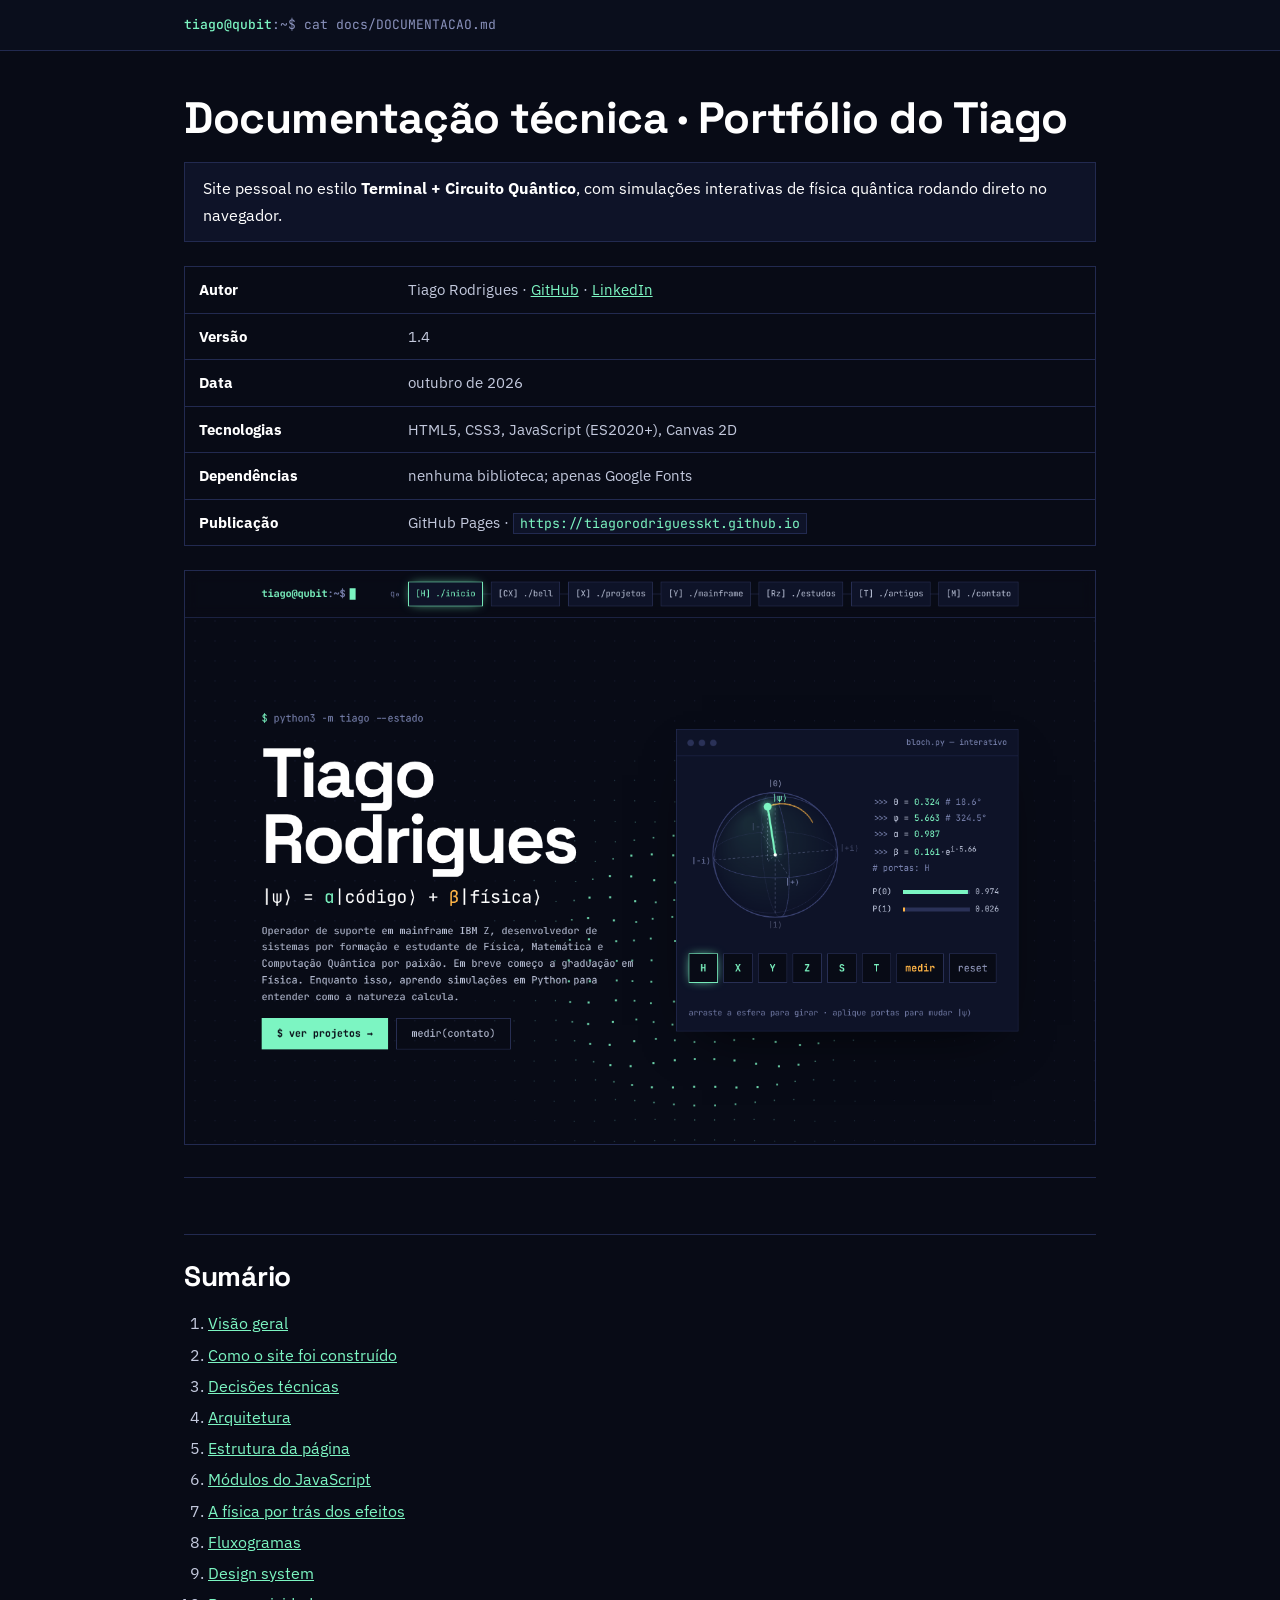
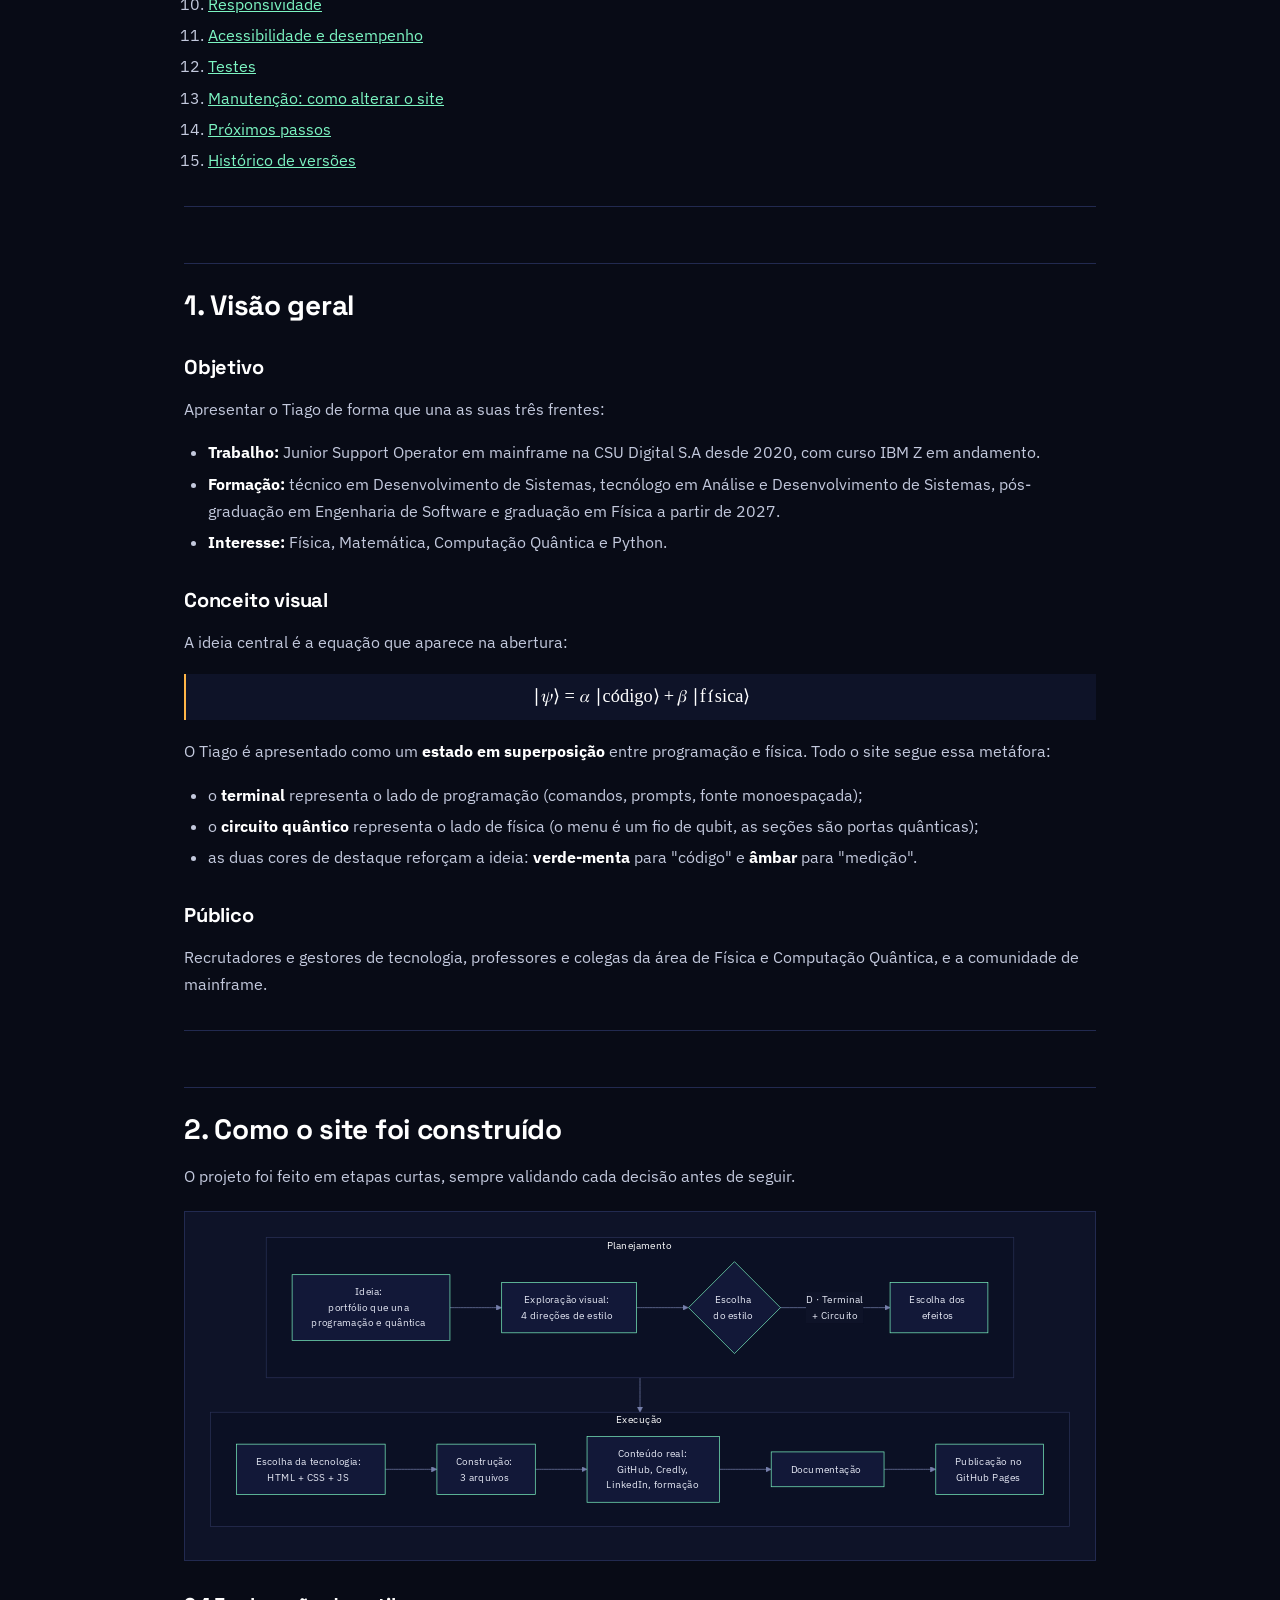
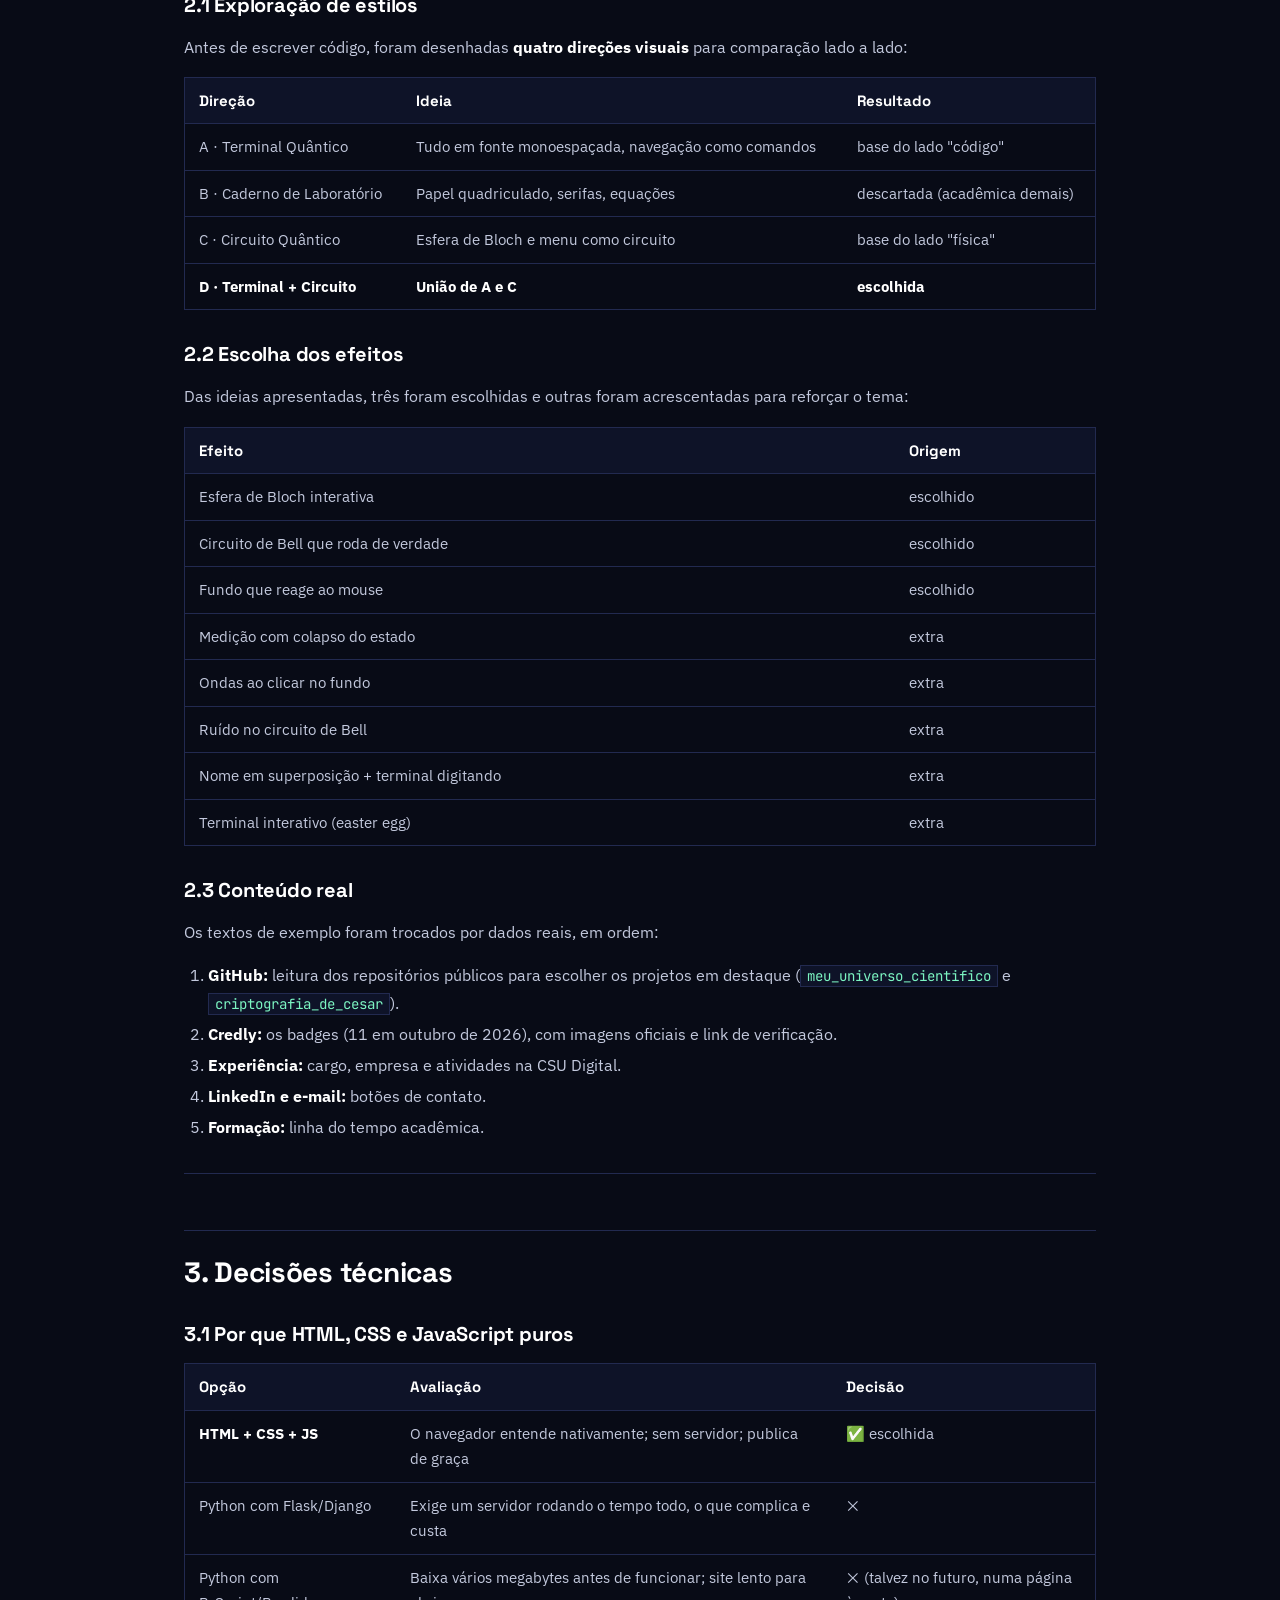
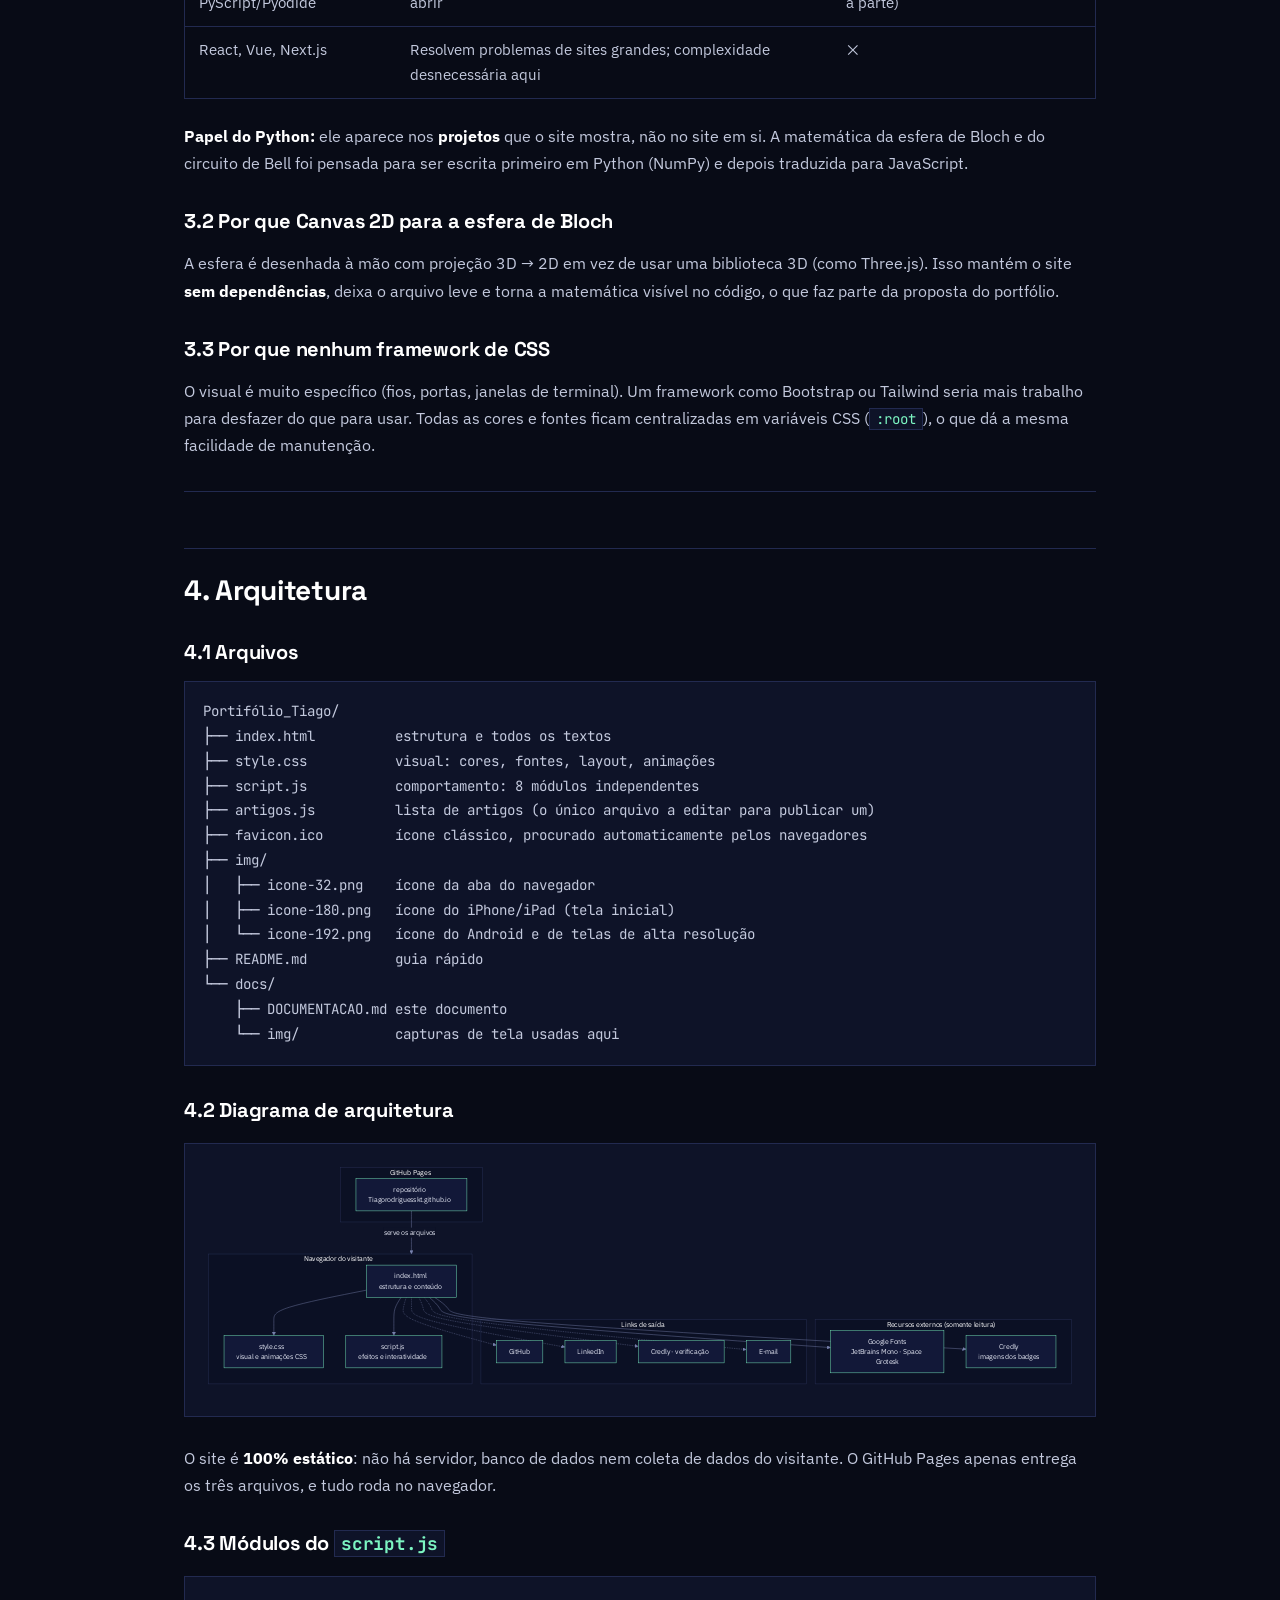
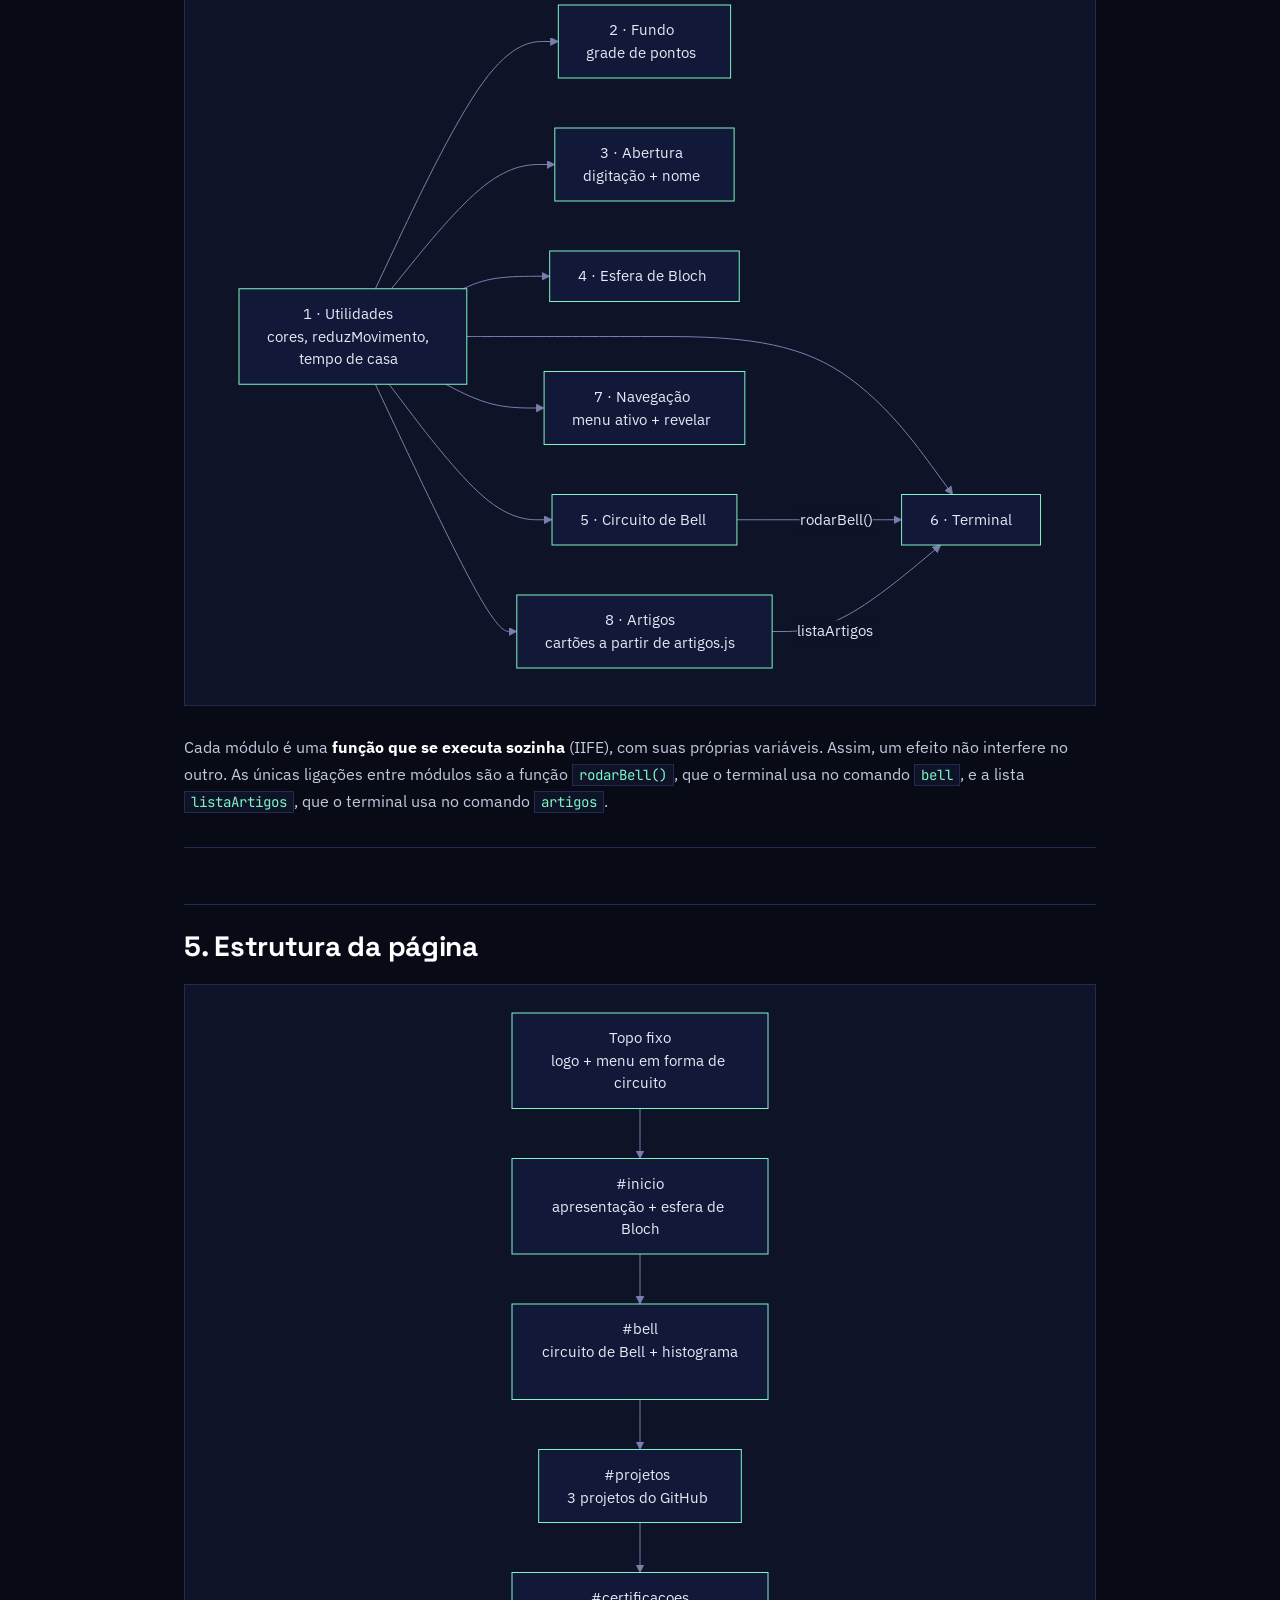
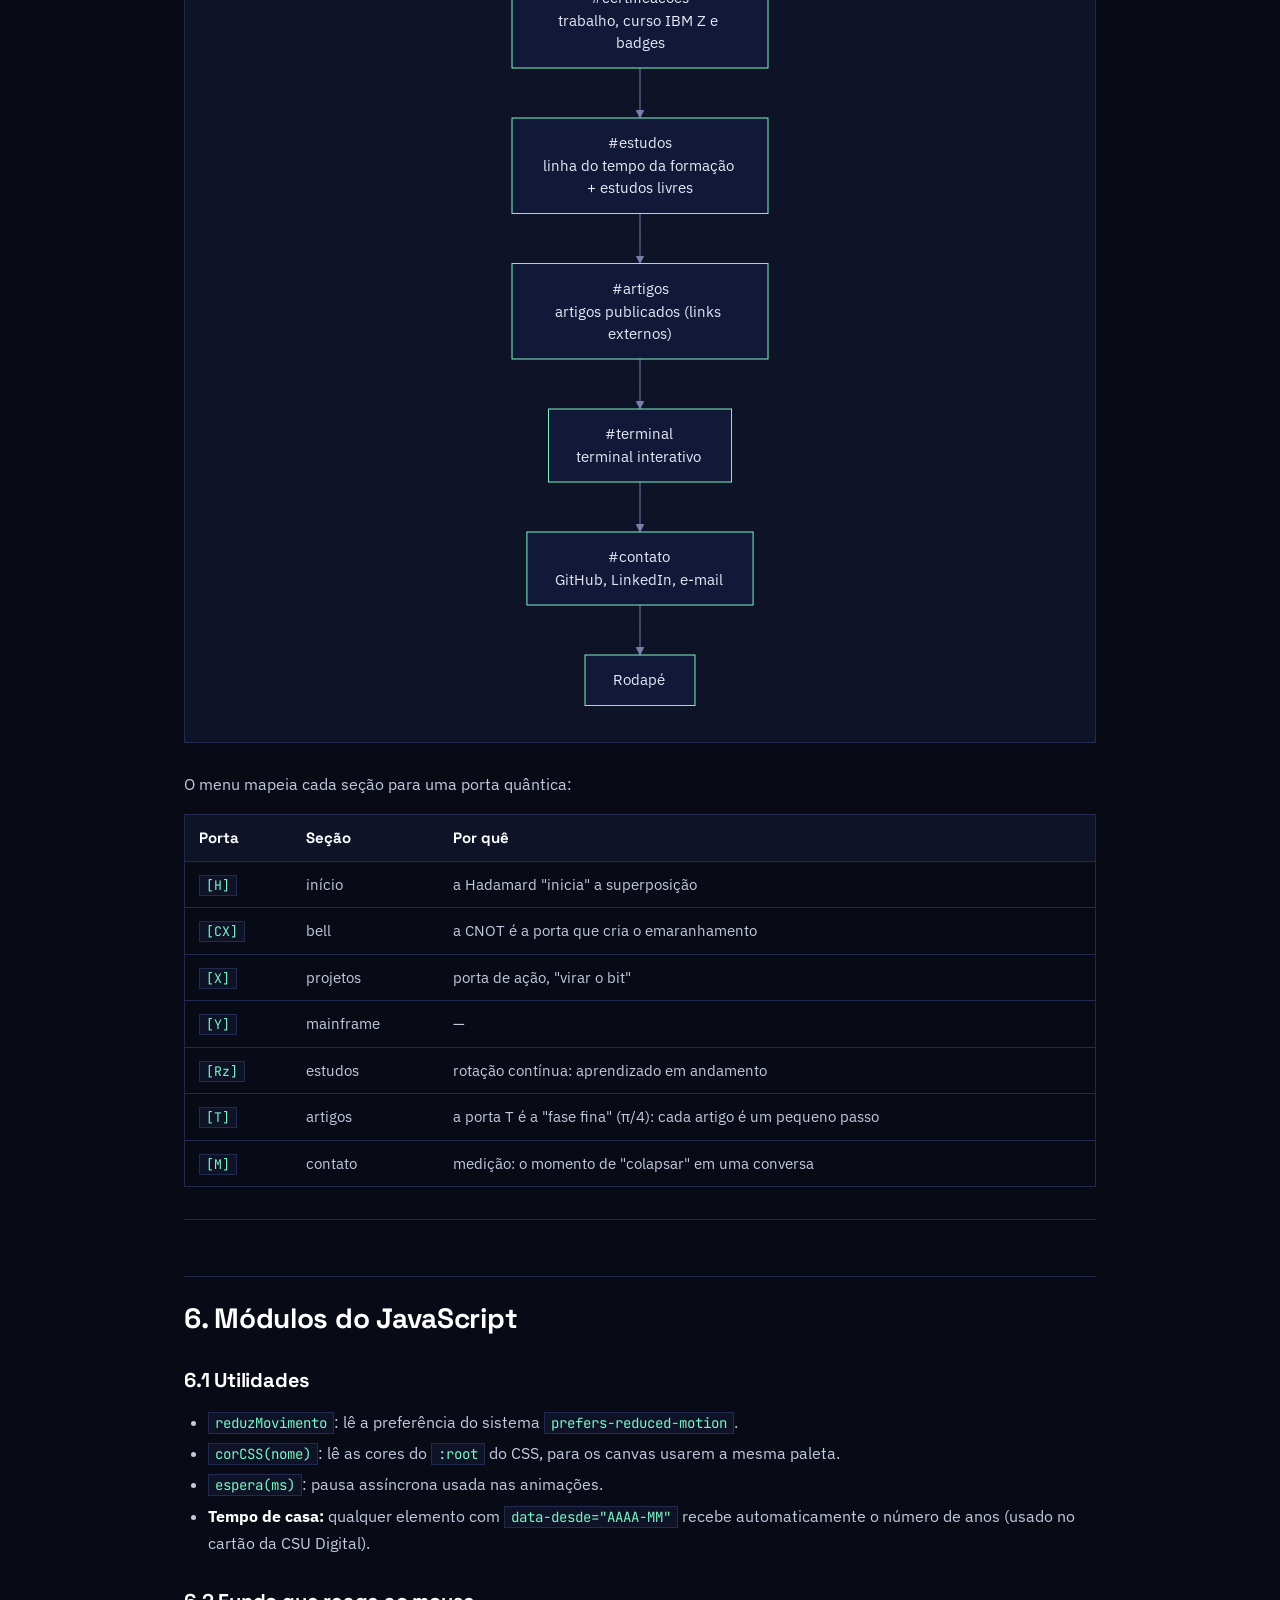
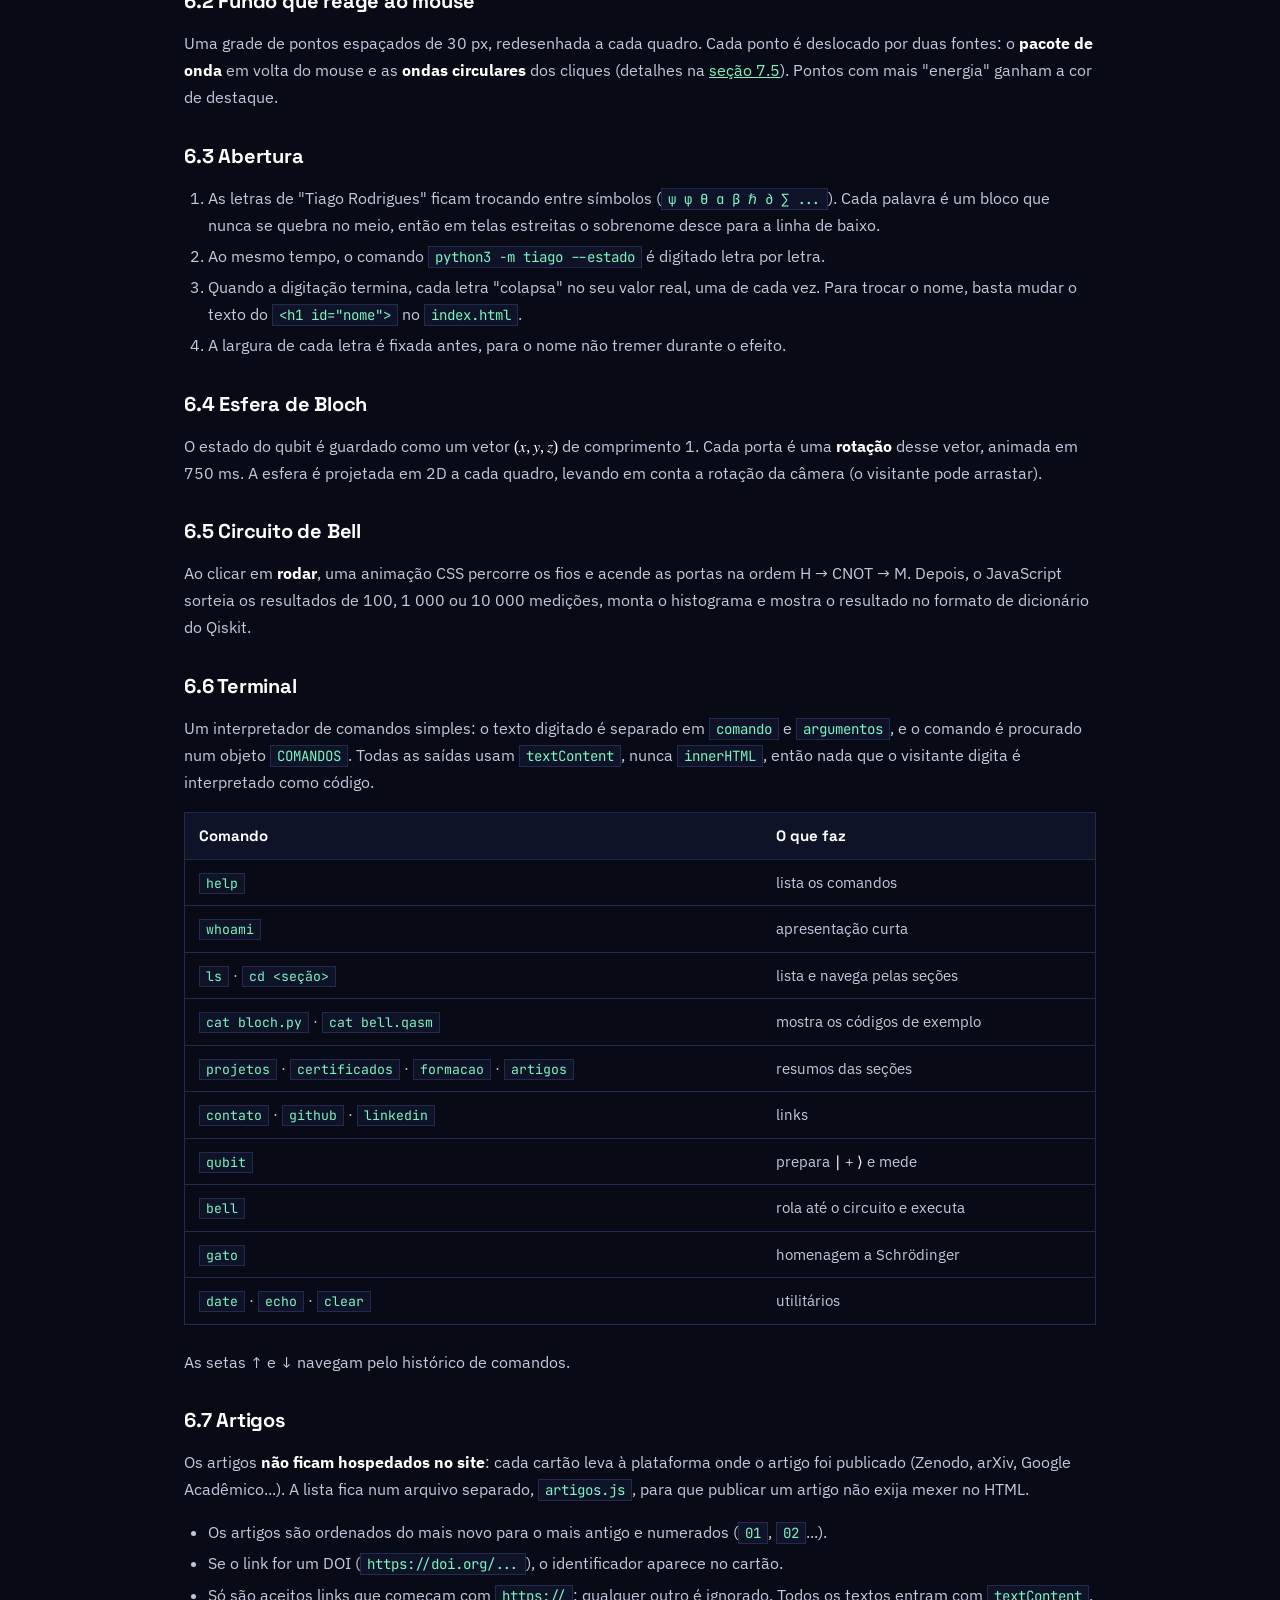
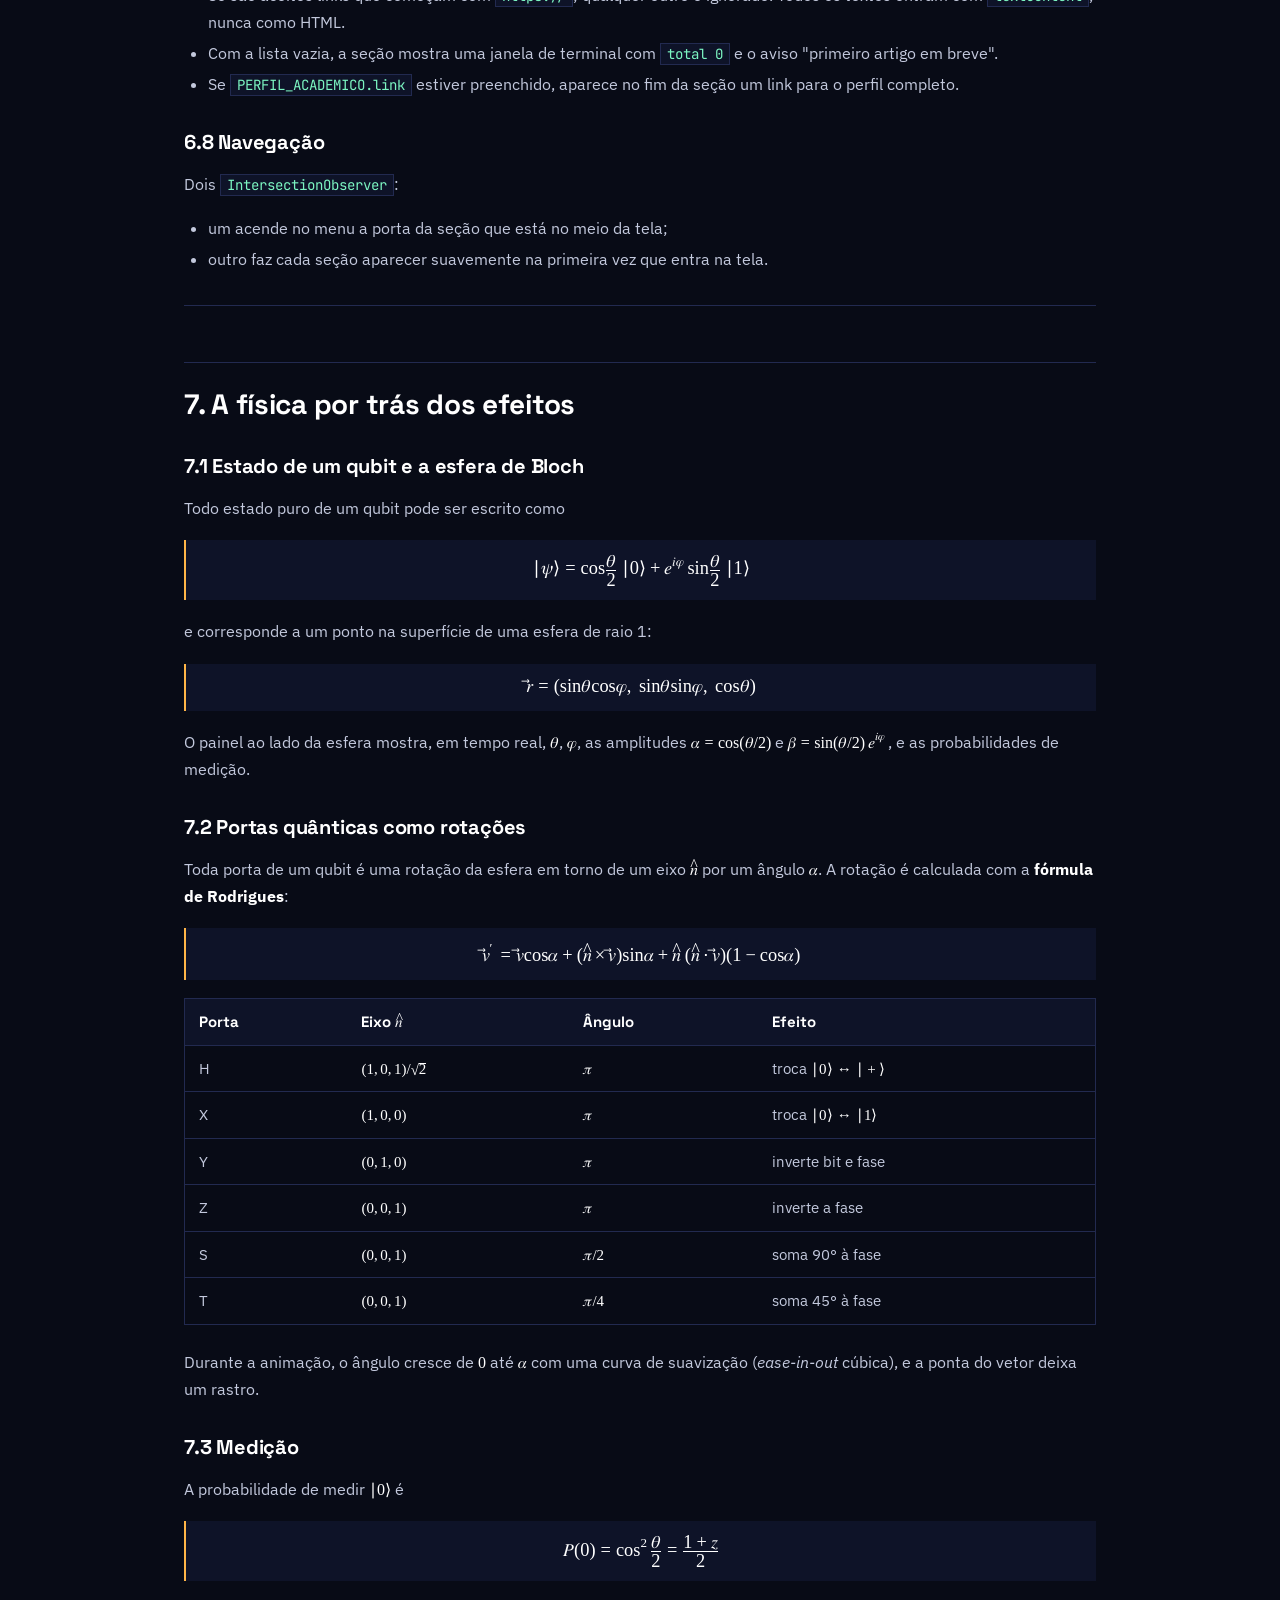
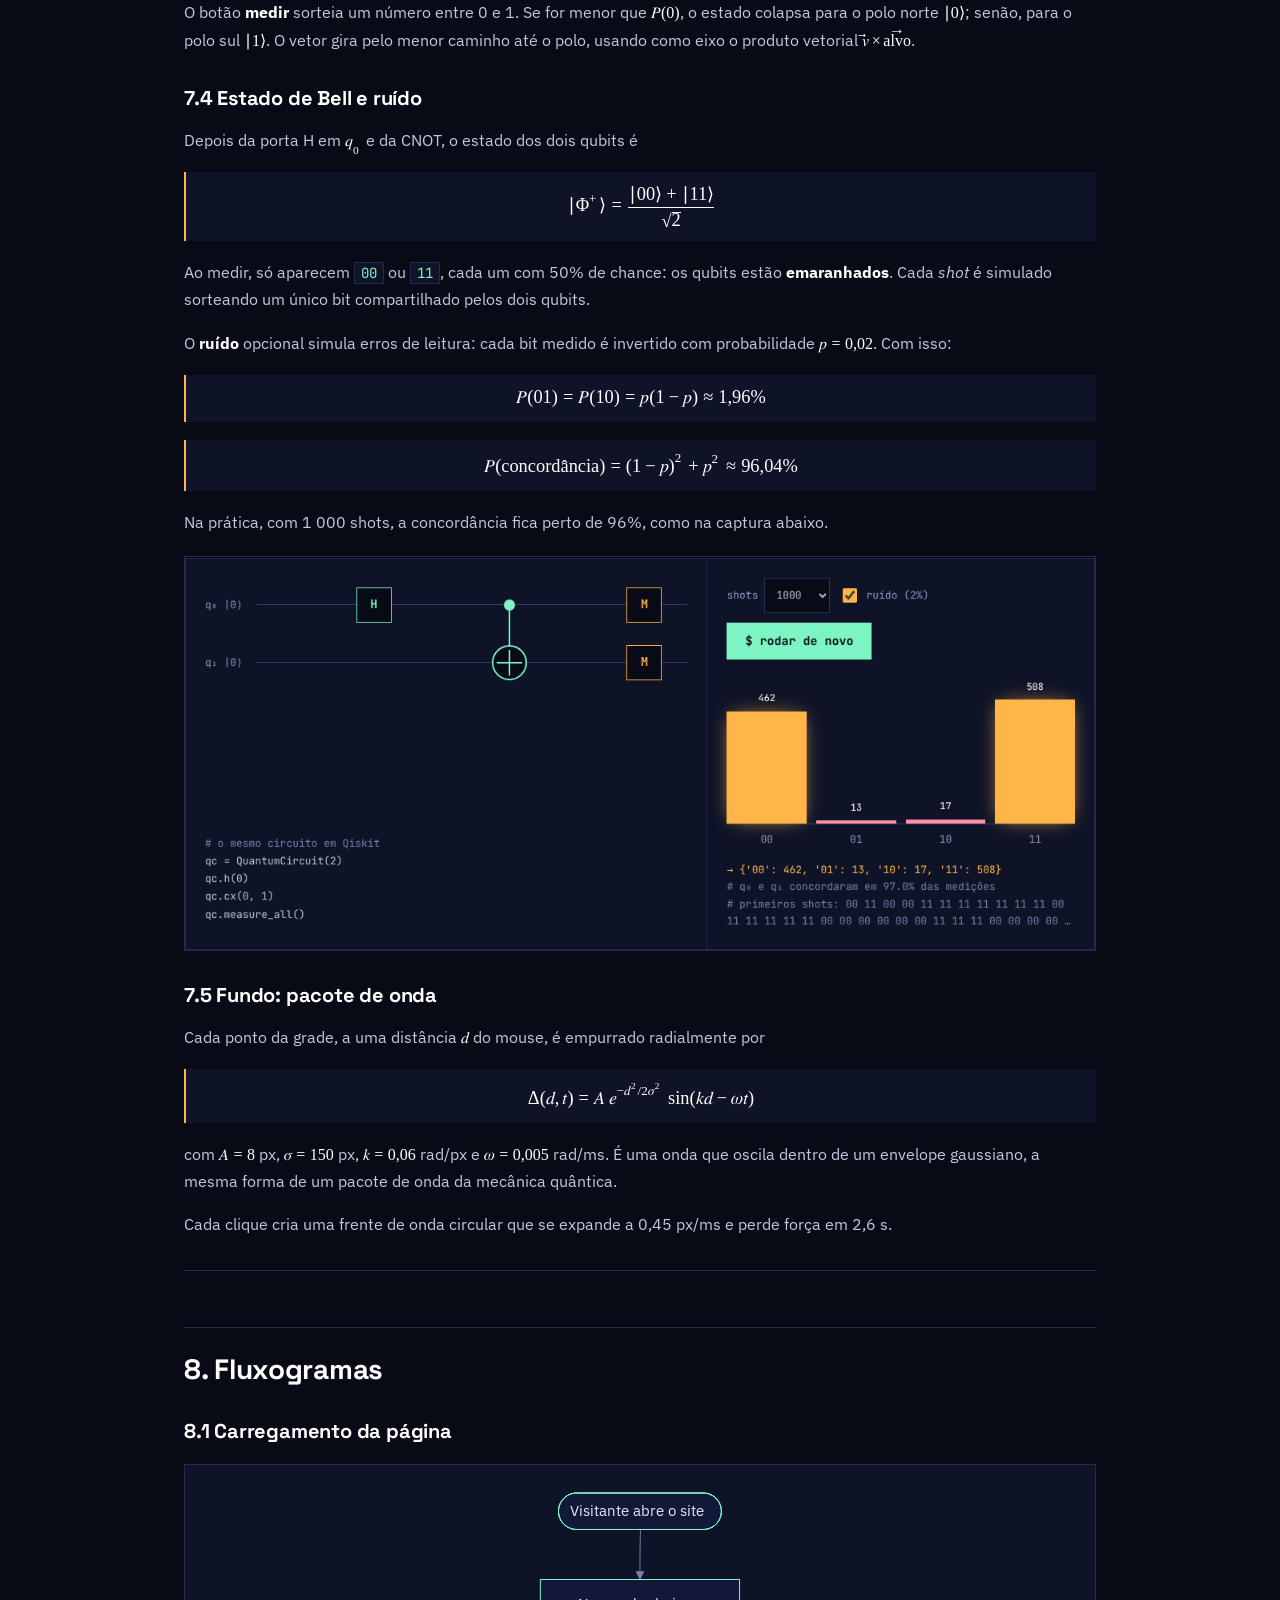
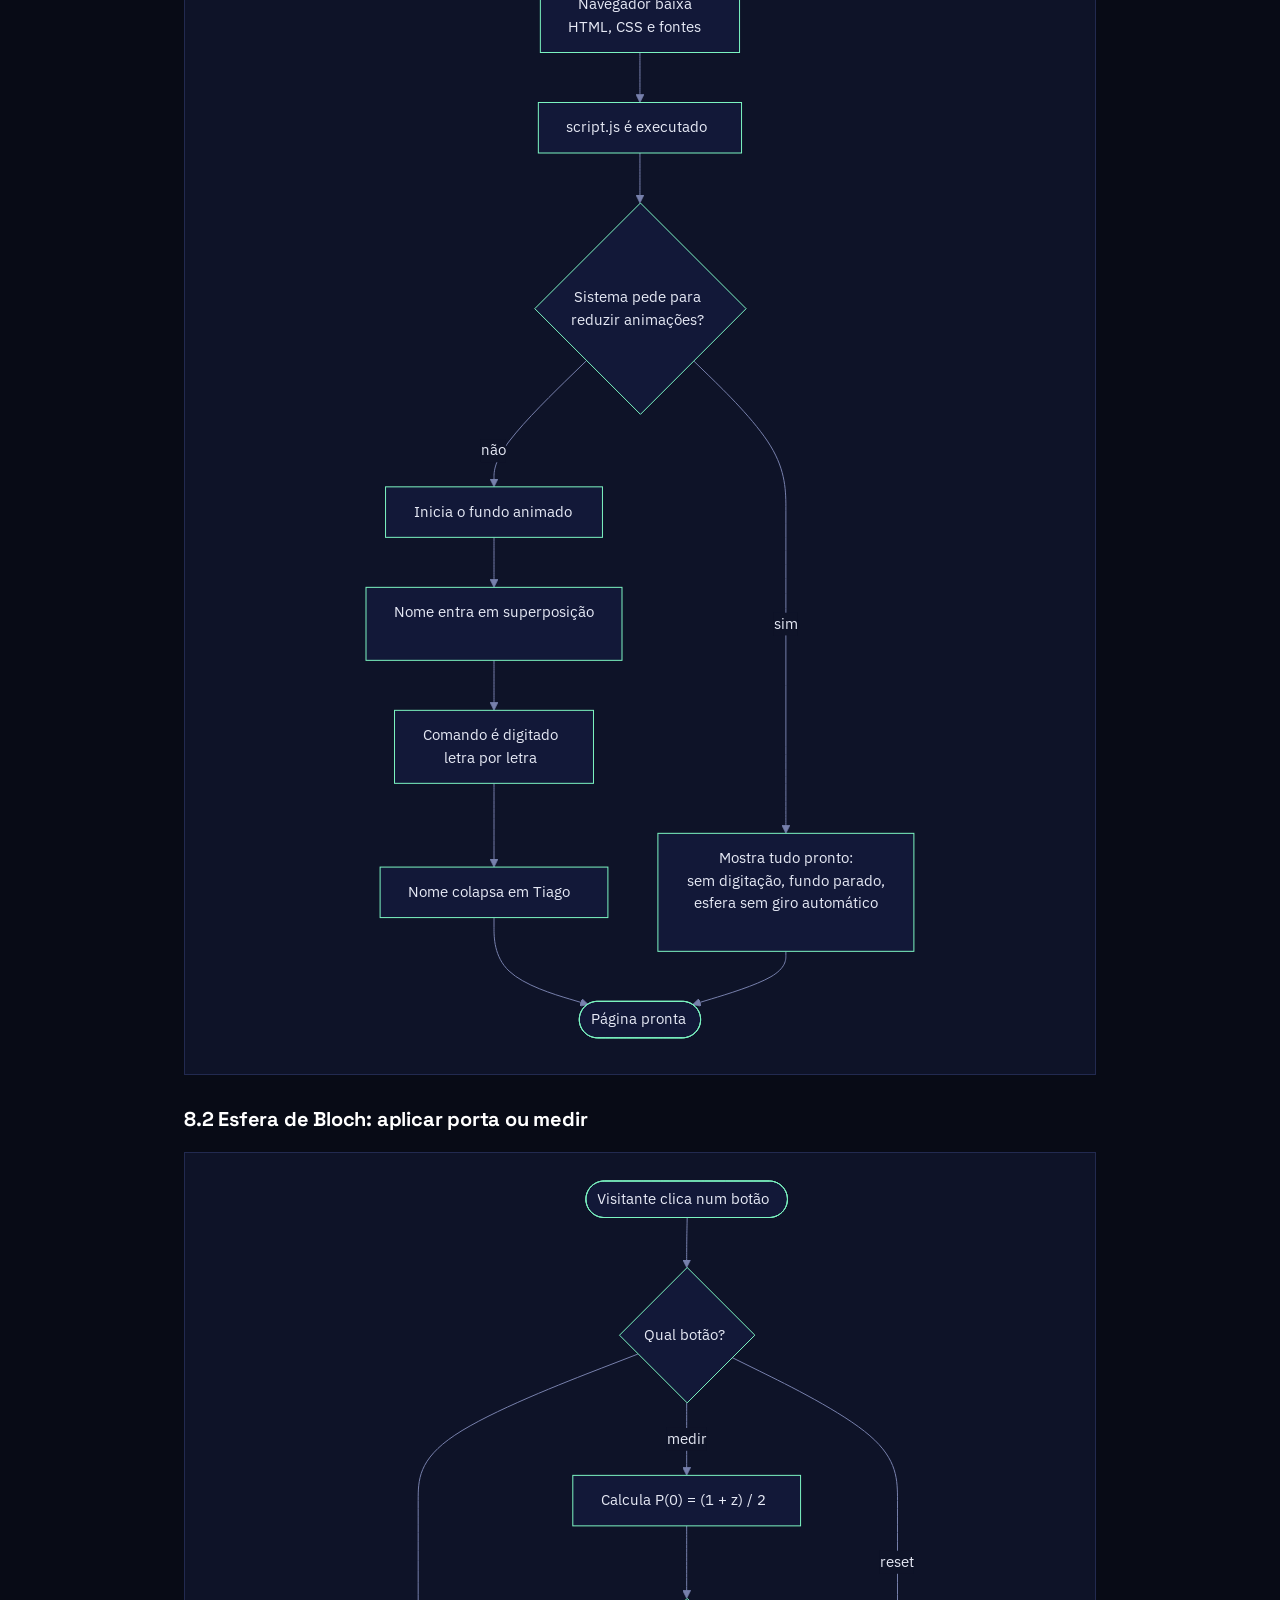
==== commit b7a95835: "Badge" ====
--- a/docs/DOCUMENTACAO.html
+++ b/docs/DOCUMENTACAO.html
@@ -57,7 +57,7 @@
 </tr>
 <tr>
 <td><strong>Versão</strong></td>
-<td>1.3</td>
+<td>1.4</td>
 </tr>
 <tr>
 <td><strong>Data</strong></td>
@@ -479,13 +479,13 @@
 <hr>
 <h2 id="8-fluxogramas">8. Fluxogramas</h2>
 <h3 id="81-carregamento-da-página">8.1 Carregamento da página</h3>
-<figure class="diagrama"><svg id="diagrama4" width="100%" xmlns="http://www.w3.org/2000/svg" class="flowchart" style="max-width: 563.8984375px;" viewBox="0 0 563.8984375 1160.859375" role="graphics-document document" aria-roledescription="flowchart-v2"><style>#diagrama4{font-family:IBM Plex Sans,system-ui,sans-serif;font-size:15px;fill:#E6E9F5;}@keyframes edge-animation-frame{from{stroke-dashoffset:0;}}@keyframes dash{to{stroke-dashoffset:0;}}#diagrama4 .edge-animation-slow{stroke-dasharray:9,5!important;stroke-dashoffset:900;animation:dash 50s linear infinite;stroke-linecap:round;}#diagrama4 .edge-animation-fast{stroke-dasharray:9,5!important;stroke-dashoffset:900;animation:dash 20s linear infinite;stroke-linecap:round;}#diagrama4 .error-icon{fill:#0B1024;}#diagrama4 .error-text{fill:#f4efdb;stroke:#f4efdb;}#diagrama4 .edge-thickness-normal{stroke-width:1px;}#diagrama4 .edge-thickness-thick{stroke-width:3.5px;}#diagrama4 .edge-pattern-solid{stroke-dasharray:0;}#diagrama4 .edge-thickness-invisible{stroke-width:0;fill:none;}#diagrama4 .edge-pattern-dashed{stroke-dasharray:3;}#diagrama4 .edge-pattern-dotted{stroke-dasharray:2;}#diagrama4 .marker{fill:#7780AC;stroke:#7780AC;}#diagrama4 .marker.cross{stroke:#7780AC;}#diagrama4 svg{font-family:IBM Plex Sans,system-ui,sans-serif;font-size:15px;}#diagrama4 p{margin:0;}#diagrama4 .label{font-family:IBM Plex Sans,system-ui,sans-serif;color:#E6E9F5;}#diagrama4 .cluster-label text{fill:#FFFFFF;}#diagrama4 .cluster-label span{color:#FFFFFF;}#diagrama4 .cluster-label span p{background-color:transparent;}#diagrama4 .label text,#diagrama4 span{fill:#E6E9F5;color:#E6E9F5;}#diagrama4 .node rect,#diagrama4 .node circle,#diagrama4 .node ellipse,#diagrama4 .node polygon,#diagrama4 .node path{fill:#121838;stroke:#7CF5C2;stroke-width:1px;}#diagrama4 .rough-node .label text,#diagrama4 .node .label text,#diagrama4 .image-shape .label,#diagrama4 .icon-shape .label{text-anchor:middle;}#diagrama4 .node .katex path{fill:#000;stroke:#000;stroke-width:1px;}#diagrama4 .rough-node .label,#diagrama4 .node .label,#diagrama4 .image-shape .label,#diagrama4 .icon-shape .label{text-align:center;}#diagrama4 .node.clickable{cursor:pointer;}#diagrama4 .root .anchor path{fill:#7780AC!important;stroke-width:0;stroke:#7780AC;}#diagrama4 .arrowheadPath{fill:#f1ecd7;}#diagrama4 .edgePaths .path{stroke:#7780AC;stroke-width:1px;}#diagrama4 .flowchart-link{stroke:#7780AC;fill:none;}#diagrama4 .edgeLabel{background-color:#0E1328;text-align:center;}#diagrama4 .edgeLabel p{background-color:#0E1328;}#diagrama4 .edgeLabel rect{opacity:0.5;background-color:#0E1328;fill:#0E1328;}#diagrama4 .labelBkg{background-color:rgba(14, 19, 40, 0.5);}#diagrama4 .cluster rect{fill:#0B1024;stroke:#2A3157;stroke-width:1px;}#diagrama4 .cluster text{fill:#FFFFFF;}#diagrama4 .cluster span{color:#FFFFFF;}#diagrama4 .node .collapsed-indicator{fill:#2A3157;stroke:none;opacity:0.6;}#diagrama4 .node .collapsed-separator{stroke:#2A3157;stroke-width:0.75px;}#diagrama4 div.mermaidTooltip{position:absolute;text-align:center;max-width:200px;padding:2px;font-family:IBM Plex Sans,system-ui,sans-serif;font-size:12px;background:#0B1024;border:1px solid hsl(228, 13.1914893617%, 0%);border-radius:2px;pointer-events:none;z-index:100;}#diagrama4 .flowchartTitleText{text-anchor:middle;font-size:18px;fill:#E6E9F5;}#diagrama4 rect.text{fill:none;stroke-width:0;}#diagrama4 .icon-shape,#diagrama4 .image-shape{background-color:#0E1328;text-align:center;}#diagrama4 .icon-shape p,#diagrama4 .image-shape p{background-color:#0E1328;padding:2px;}#diagrama4 .icon-shape .label rect,#diagrama4 .image-shape .label rect{opacity:0.5;background-color:#0E1328;fill:#0E1328;}#diagrama4 .label-icon{display:inline-block;height:1em;overflow:visible;vertical-align:-0.125em;}#diagrama4 .node .label-icon path{fill:currentColor;stroke:revert;stroke-width:revert;}#diagrama4 .node .neo-node{stroke:#7CF5C2;}#diagrama4 [data-look="neo"].node rect,#diagrama4 [data-look="neo"].cluster rect,#diagrama4 [data-look="neo"].node polygon{stroke:url(#diagrama4-gradient);filter:drop-shadow( 1px 2px 2px rgba(185,185,185,1));}#diagrama4 [data-look="neo"].swimlane.cluster rect{filter:none;}#diagrama4 [data-look="neo"].node path{stroke:url(#diagrama4-gradient);stroke-width:1px;}#diagrama4 [data-look="neo"].node .outer-path{filter:drop-shadow( 1px 2px 2px rgba(185,185,185,1));}#diagrama4 [data-look="neo"].node .neo-line path{stroke:#7CF5C2;filter:none;}#diagrama4 [data-look="neo"].node circle{stroke:url(#diagrama4-gradient);filter:drop-shadow( 1px 2px 2px rgba(185,185,185,1));}#diagrama4 [data-look="neo"].node circle .state-start{fill:#000000;}#diagrama4 [data-look="neo"].icon-shape .icon{fill:url(#diagrama4-gradient);filter:drop-shadow( 1px 2px 2px rgba(185,185,185,1));}#diagrama4 [data-look="neo"].icon-shape .icon-neo path{stroke:url(#diagrama4-gradient);filter:drop-shadow( 1px 2px 2px rgba(185,185,185,1));}#diagrama4 :root{--mermaid-font-family:IBM Plex Sans,system-ui,sans-serif;}</style><g><marker id="diagrama4_flowchart-v2-pointEnd" class="marker flowchart-v2" viewBox="0 0 10 10" refX="5" refY="5" markerUnits="userSpaceOnUse" markerWidth="8" markerHeight="8" orient="auto"><path d="M 0 0 L 10 5 L 0 10 z" class="arrowMarkerPath" style="stroke-width: 1; stroke-dasharray: 1, 0;"></path></marker><marker id="diagrama4_flowchart-v2-pointStart" class="marker flowchart-v2" viewBox="0 0 10 10" refX="4.5" refY="5" markerUnits="userSpaceOnUse" markerWidth="8" markerHeight="8" orient="auto"><path d="M 0 5 L 10 10 L 10 0 z" class="arrowMarkerPath" style="stroke-width: 1; stroke-dasharray: 1, 0;"></path></marker><marker id="diagrama4_flowchart-v2-pointEnd-margin" class="marker flowchart-v2" viewBox="0 0 11.5 14" refX="11.5" refY="7" markerUnits="userSpaceOnUse" markerWidth="10.5" markerHeight="14" orient="auto"><path d="M 0 0 L 11.5 7 L 0 14 z" class="arrowMarkerPath" style="stroke-width: 0; stroke-dasharray: 1, 0;"></path></marker><marker id="diagrama4_flowchart-v2-pointStart-margin" class="marker flowchart-v2" viewBox="0 0 11.5 14" refX="1" refY="7" markerUnits="userSpaceOnUse" markerWidth="11.5" markerHeight="14" orient="auto"><polygon points="0,7 11.5,14 11.5,0" class="arrowMarkerPath" style="stroke-width: 0; stroke-dasharray: 1, 0;"></polygon></marker><marker id="diagrama4_flowchart-v2-circleEnd" class="marker flowchart-v2" viewBox="0 0 10 10" refX="11" refY="5" markerUnits="userSpaceOnUse" markerWidth="11" markerHeight="11" orient="auto"><circle cx="5" cy="5" r="5" class="arrowMarkerPath" style="stroke-width: 1; stroke-dasharray: 1, 0;"></circle></marker><marker id="diagrama4_flowchart-v2-circleStart" class="marker flowchart-v2" viewBox="0 0 10 10" refX="-1" refY="5" markerUnits="userSpaceOnUse" markerWidth="11" markerHeight="11" orient="auto"><circle cx="5" cy="5" r="5" class="arrowMarkerPath" style="stroke-width: 1; stroke-dasharray: 1, 0;"></circle></marker><marker id="diagrama4_flowchart-v2-circleEnd-margin" class="marker flowchart-v2" viewBox="0 0 10 10" refY="5" refX="12.25" markerUnits="userSpaceOnUse" markerWidth="14" markerHeight="14" orient="auto"><circle cx="5" cy="5" r="5" class="arrowMarkerPath" style="stroke-width: 0; stroke-dasharray: 1, 0;"></circle></marker><marker id="diagrama4_flowchart-v2-circleStart-margin" class="marker flowchart-v2" viewBox="0 0 10 10" refX="-2" refY="5" markerUnits="userSpaceOnUse" markerWidth="14" markerHeight="14" orient="auto"><circle cx="5" cy="5" r="5" class="arrowMarkerPath" style="stroke-width: 0; stroke-dasharray: 1, 0;"></circle></marker><marker id="diagrama4_flowchart-v2-crossEnd" class="marker cross flowchart-v2" viewBox="0 0 11 11" refX="12" refY="5.2" markerUnits="userSpaceOnUse" markerWidth="11" markerHeight="11" orient="auto"><path d="M 1,1 l 9,9 M 10,1 l -9,9" class="arrowMarkerPath" style="stroke-width: 2; stroke-dasharray: 1, 0;"></path></marker><marker id="diagrama4_flowchart-v2-crossStart" class="marker cross flowchart-v2" viewBox="0 0 11 11" refX="-1" refY="5.2" markerUnits="userSpaceOnUse" markerWidth="11" markerHeight="11" orient="auto"><path d="M 1,1 l 9,9 M 10,1 l -9,9" class="arrowMarkerPath" style="stroke-width: 2; stroke-dasharray: 1, 0;"></path></marker><marker id="diagrama4_flowchart-v2-crossEnd-margin" class="marker cross flowchart-v2" viewBox="0 0 15 15" refX="17.7" refY="7.5" markerUnits="userSpaceOnUse" markerWidth="12" markerHeight="12" orient="auto"><path d="M 1,1 L 14,14 M 1,14 L 14,1" class="arrowMarkerPath" style="stroke-width: 2.5;"></path></marker><marker id="diagrama4_flowchart-v2-crossStart-margin" class="marker cross flowchart-v2" viewBox="0 0 15 15" refX="-3.5" refY="7.5" markerUnits="userSpaceOnUse" markerWidth="12" markerHeight="12" orient="auto"><path d="M 1,1 L 14,14 M 1,14 L 14,1" class="arrowMarkerPath" style="stroke-width: 2.5; stroke-dasharray: 1, 0;"></path></marker><g class="root"><g class="clusters"></g><g class="edgePaths"><path d="M282.449,45L282.366,49.083C282.283,53.167,282.116,61.333,282.033,68.917C281.949,76.5,281.949,83.5,281.949,87L281.949,90.5" id="diagrama4-L_A_B_0" class="edge-thickness-normal edge-pattern-solid edge-thickness-normal edge-pattern-solid flowchart-link" style=";" data-edge="true" data-et="edge" data-id="L_A_B_0" data-points="W3sieCI6MjgyLjQ0OTIxODc1LCJ5Ijo0NX0seyJ4IjoyODEuOTQ5MjE4NzUsInkiOjY5LjV9LHsieCI6MjgxLjk0OTIxODc1LCJ5Ijo5NC41fV0=" data-look="classic" marker-end="url(#diagrama4_flowchart-v2-pointEnd)"></path><path d="M281.949,167.5L281.949,171.667C281.949,175.833,281.949,184.167,281.949,191.833C281.949,199.5,281.949,206.5,281.949,210L281.949,213.5" id="diagrama4-L_B_C_0" class="edge-thickness-normal edge-pattern-solid edge-thickness-normal edge-pattern-solid flowchart-link" style=";" data-edge="true" data-et="edge" data-id="L_B_C_0" data-points="W3sieCI6MjgxLjk0OTIxODc1LCJ5IjoxNjcuNX0seyJ4IjoyODEuOTQ5MjE4NzUsInkiOjE5Mi41fSx7IngiOjI4MS45NDkyMTg3NSwieSI6MjE3LjV9XQ==" data-look="classic" marker-end="url(#diagrama4_flowchart-v2-pointEnd)"></path><path d="M281.949,268L281.949,272.167C281.949,276.333,281.949,284.667,281.949,292.333C281.949,300,281.949,307,281.949,310.5L281.949,314" id="diagrama4-L_C_D_0" class="edge-thickness-normal edge-pattern-solid edge-thickness-normal edge-pattern-solid flowchart-link" style=";" data-edge="true" data-et="edge" data-id="L_C_D_0" data-points="W3sieCI6MjgxLjk0OTIxODc1LCJ5IjoyNjh9LHsieCI6MjgxLjk0OTIxODc1LCJ5IjoyOTN9LHsieCI6MjgxLjk0OTIxODc1LCJ5IjozMTh9XQ==" data-look="classic" marker-end="url(#diagrama4_flowchart-v2-pointEnd)"></path><path d="M335.527,475.782L350.922,490.753C366.317,505.724,397.108,535.667,412.503,560.888C427.898,586.109,427.898,606.609,427.898,625.234C427.898,643.859,427.898,660.609,427.898,679.234C427.898,697.859,427.898,718.359,427.898,738.859C427.898,759.359,427.898,779.859,427.898,800.359C427.898,820.859,427.898,841.359,427.898,861.859C427.898,882.359,427.898,902.859,427.898,916.609C427.898,930.359,427.898,937.359,427.898,940.859L427.898,944.359" id="diagrama4-L_D_E_0" class="edge-thickness-normal edge-pattern-solid edge-thickness-normal edge-pattern-solid flowchart-link" style=";" data-edge="true" data-et="edge" data-id="L_D_E_0" data-points="[base64]" data-look="classic" marker-end="url(#diagrama4_flowchart-v2-pointEnd)"></path><path d="M228.372,475.782L212.976,490.753C197.581,505.724,166.791,535.667,151.395,556.013C136,576.359,136,587.109,136,592.484L136,597.859" id="diagrama4-L_D_F_0" class="edge-thickness-normal edge-pattern-solid edge-thickness-normal edge-pattern-solid flowchart-link" style=";" data-edge="true" data-et="edge" data-id="L_D_F_0" data-points="W3sieCI6MjI4LjM3MTU5NDYzOTYyMjM3LCJ5Ijo0NzUuNzgxNzUwODg5NjIyMzR9LHsieCI6MTM2LCJ5Ijo1NjUuNjA5Mzc1fSx7IngiOjEzNiwieSI6NjAxLjg1OTM3NX1d" data-look="classic" marker-end="url(#diagrama4_flowchart-v2-pointEnd)"></path><path d="M136,652.359L136,656.526C136,660.693,136,669.026,136,676.693C136,684.359,136,691.359,136,694.859L136,698.359" id="diagrama4-L_F_G_0" class="edge-thickness-normal edge-pattern-solid edge-thickness-normal edge-pattern-solid flowchart-link" style=";" data-edge="true" data-et="edge" data-id="L_F_G_0" data-points="W3sieCI6MTM2LCJ5Ijo2NTIuMzU5Mzc1fSx7IngiOjEzNiwieSI6Njc3LjM1OTM3NX0seyJ4IjoxMzYsInkiOjcwMi4zNTkzNzV9XQ==" data-look="classic" marker-end="url(#diagrama4_flowchart-v2-pointEnd)"></path><path d="M136,775.359L136,779.526C136,783.693,136,792.026,136,799.693C136,807.359,136,814.359,136,817.859L136,821.359" id="diagrama4-L_G_H_0" class="edge-thickness-normal edge-pattern-solid edge-thickness-normal edge-pattern-solid flowchart-link" style=";" data-edge="true" data-et="edge" data-id="L_G_H_0" data-points="W3sieCI6MTM2LCJ5Ijo3NzUuMzU5Mzc1fSx7IngiOjEzNiwieSI6ODAwLjM1OTM3NX0seyJ4IjoxMzYsInkiOjgyNS4zNTkzNzV9XQ==" data-look="classic" marker-end="url(#diagrama4_flowchart-v2-pointEnd)"></path><path d="M136,898.359L136,902.526C136,906.693,136,915.026,136,928.318C136,941.609,136,959.859,136,968.984L136,978.109" id="diagrama4-L_H_I_0" class="edge-thickness-normal edge-pattern-solid edge-thickness-normal edge-pattern-solid flowchart-link" style=";" data-edge="true" data-et="edge" data-id="L_H_I_0" data-points="W3sieCI6MTM2LCJ5Ijo4OTguMzU5Mzc1fSx7IngiOjEzNiwieSI6OTIzLjM1OTM3NX0seyJ4IjoxMzYsInkiOjk4Mi4xMDkzNzV9XQ==" data-look="classic" marker-end="url(#diagrama4_flowchart-v2-pointEnd)"></path><path d="M136,1032.609L136,1042.401C136,1052.193,136,1071.776,151.084,1086.094C166.167,1100.411,196.334,1109.464,211.418,1113.99L226.501,1118.516" id="diagrama4-L_I_J_0" class="edge-thickness-normal edge-pattern-solid edge-thickness-normal edge-pattern-solid flowchart-link" style=";" data-edge="true" data-et="edge" data-id="L_I_J_0" data-points="W3sieCI6MTM2LCJ5IjoxMDMyLjYwOTM3NX0seyJ4IjoxMzYsInkiOjEwOTEuMzU5Mzc1fSx7IngiOjIzMC4zMzI2MTAzMTI2NzUzLCJ5IjoxMTE5LjY2NTM1MDQ2NzIyNTR9XQ==" data-look="classic" marker-end="url(#diagrama4_flowchart-v2-pointEnd)"></path><path d="M427.898,1066.359L427.898,1070.526C427.898,1074.693,427.898,1083.026,412.981,1091.717C398.064,1100.408,368.229,1109.456,353.311,1113.98L338.394,1118.504" id="diagrama4-L_E_J_0" class="edge-thickness-normal edge-pattern-solid edge-thickness-normal edge-pattern-solid flowchart-link" style=";" data-edge="true" data-et="edge" data-id="L_E_J_0" data-points="W3sieCI6NDI3Ljg5ODQzNzUsInkiOjEwNjYuMzU5Mzc1fSx7IngiOjQyNy44OTg0Mzc1LCJ5IjoxMDkxLjM1OTM3NX0seyJ4IjozMzQuNTY1ODI3MTQ5MDc0NSwieSI6MTExOS42NjUzNTA0Nzg1NjAyfV0=" data-look="classic" marker-end="url(#diagrama4_flowchart-v2-pointEnd)"></path></g><g class="edgeLabels"><g class="edgeLabel"><g class="label" data-id="L_A_B_0" transform="translate(0, 0)"><foreignObject width="0" height="0"><div xmlns="http://www.w3.org/1999/xhtml" class="labelBkg" style="display: table-cell; white-space: nowrap; line-height: 1.5; max-width: 200px; text-align: center;"><span class="edgeLabel"></span></div></foreignObject></g></g><g class="edgeLabel"><g class="label" data-id="L_B_C_0" transform="translate(0, 0)"><foreignObject width="0" height="0"><div xmlns="http://www.w3.org/1999/xhtml" class="labelBkg" style="display: table-cell; white-space: nowrap; line-height: 1.5; max-width: 200px; text-align: center;"><span class="edgeLabel"></span></div></foreignObject></g></g><g class="edgeLabel"><g class="label" data-id="L_C_D_0" transform="translate(0, 0)"><foreignObject width="0" height="0"><div xmlns="http://www.w3.org/1999/xhtml" class="labelBkg" style="display: table-cell; white-space: nowrap; line-height: 1.5; max-width: 200px; text-align: center;"><span class="edgeLabel"></span></div></foreignObject></g></g><g class="edgeLabel" transform="translate(427.8984375, 738.859375)"><g class="label" data-id="L_D_E_0" transform="translate(-12.3515625, -11.25)"><foreignObject width="24.703125" height="22.5"><div xmlns="http://www.w3.org/1999/xhtml" class="labelBkg" style="display: table-cell; white-space: nowrap; line-height: 1.5; max-width: 200px; text-align: center;"><span class="edgeLabel"><p>sim</p></span></div></foreignObject></g></g><g class="edgeLabel" transform="translate(136, 565.609375)"><g class="label" data-id="L_D_F_0" transform="translate(-13.140625, -11.25)"><foreignObject width="26.28125" height="22.5"><div xmlns="http://www.w3.org/1999/xhtml" class="labelBkg" style="display: table-cell; white-space: nowrap; line-height: 1.5; max-width: 200px; text-align: center;"><span class="edgeLabel"><p>não</p></span></div></foreignObject></g></g><g class="edgeLabel"><g class="label" data-id="L_F_G_0" transform="translate(0, 0)"><foreignObject width="0" height="0"><div xmlns="http://www.w3.org/1999/xhtml" class="labelBkg" style="display: table-cell; white-space: nowrap; line-height: 1.5; max-width: 200px; text-align: center;"><span class="edgeLabel"></span></div></foreignObject></g></g><g class="edgeLabel"><g class="label" data-id="L_G_H_0" transform="translate(0, 0)"><foreignObject width="0" height="0"><div xmlns="http://www.w3.org/1999/xhtml" class="labelBkg" style="display: table-cell; white-space: nowrap; line-height: 1.5; max-width: 200px; text-align: center;"><span class="edgeLabel"></span></div></foreignObject></g></g><g class="edgeLabel"><g class="label" data-id="L_H_I_0" transform="translate(0, 0)"><foreignObject width="0" height="0"><div xmlns="http://www.w3.org/1999/xhtml" class="labelBkg" style="display: table-cell; white-space: nowrap; line-height: 1.5; max-width: 200px; text-align: center;"><span class="edgeLabel"></span></div></foreignObject></g></g><g class="edgeLabel"><g class="label" data-id="L_I_J_0" transform="translate(0, 0)"><foreignObject width="0" height="0"><div xmlns="http://www.w3.org/1999/xhtml" class="labelBkg" style="display: table-cell; white-space: nowrap; line-height: 1.5; max-width: 200px; text-align: center;"><span class="edgeLabel"></span></div></foreignObject></g></g><g class="edgeLabel"><g class="label" data-id="L_E_J_0" transform="translate(0, 0)"><foreignObject width="0" height="0"><div xmlns="http://www.w3.org/1999/xhtml" class="labelBkg" style="display: table-cell; white-space: nowrap; line-height: 1.5; max-width: 200px; text-align: center;"><span class="edgeLabel"></span></div></foreignObject></g></g></g><g class="nodes"><g class="node default" id="diagrama4-flowchart-A-0" data-look="classic" transform="translate(281.94921875, 26.25)"><g class="basic label-container outer-path"><path d="M-63.1953125 -18.25 C-15.525103054268662 -18.25, 32.145106391462676 -18.25, 63.1953125 -18.25 C63.1953125 -18.25, 63.1953125 -18.25, 63.1953125 -18.25 C63.45675618473335 -18.241616009899865, 63.7181998694667 -18.233232019799726, 64.364594014648 -18.21250341769364 C64.60765872506956 -18.189055257407357, 64.8507234354911 -18.16560709712107, 65.52907070074224 -18.100167752274242 C65.94201531116512 -18.03340607009435, 66.35495992158802 -17.96664438791446, 66.68395747380004 -17.913454615086945 C67.1062453346859 -17.81707016652557, 67.52853319557175 -17.7206857179642, 67.82450865634851 -17.653131250462287 C68.24733128457756 -17.527639713845176, 68.6701539128066 -17.40214817722806, 68.94603747893107 -17.320267382944703 C69.37677270764148 -17.16175283710647, 69.80750793635188 -17.003238291268232, 70.04393533904857 -16.9162308215649 C70.44307601911389 -16.739543082587577, 70.8422166991792 -16.562855343610256, 71.11369073889543 -16.442681839219148 C71.36532298909853 -16.31140545546634, 71.61695523930165 -16.180129071713527, 72.15090782407187 -15.901566350251858 C72.47923006949664 -15.702535475639685, 72.8075523149214 -15.50350460102751, 73.1513244470925 -15.295107914276093 C73.35588498993057 -15.152415334875435, 73.56044553276864 -15.00972275547478, 74.1108296814647 -14.625798599090208 C74.41328110076532 -14.384601640768246, 74.71573252006594 -14.143404682446283, 75.02548071436713 -13.896388740236706 C75.21827948571256 -13.721293997276748, 75.41107825705798 -13.54619925431679, 75.89151904851363 -13.109875639283528 C76.21302821923472 -12.777891024120178, 76.53453738995582 -12.445906408956827, 76.7053859466245 -12.269491247269036 C76.924949952663 -12.011578872230354, 77.1445139587015 -11.753666497191674, 77.46373705504155 -11.378688883921889 C77.62383676391771 -11.164169859411368, 77.78393647279385 -10.949650834900845, 78.16345614639444 -10.4411290472296 C78.34844002926516 -10.156944128012443, 78.53342391213589 -9.872759208795287, 78.80166792484756 -9.460664371667084 C79.00317815598562 -9.102862551157902, 79.20468838712368 -8.74506073064872, 79.37574984130725 -8.441323796895244 C79.50090776924192 -8.181430681588248, 79.62606569717659 -7.921537566281254, 79.88334287003858 -7.3872960119836915 C80.03068515901427 -7.023357709544362, 80.17802744798998 -6.659419407105032, 80.32236120240813 -6.302912243188873 C80.45771960728058 -5.895234294146064, 80.59307801215304 -5.487556345103257, 80.69100081791905 -5.192628456016347 C80.79069931990875 -4.812434858325522, 80.89039782189846 -4.432241260634696, 80.98774689731829 -4.061007044702739 C81.0329331566997 -3.828985152898498, 81.07811941608111 -3.596963261094257, 81.21138004731371 -2.9126980843591777 C81.26537317170535 -2.4939380737260226, 81.31936629609699 -2.075178063092868, 81.36098131132286 -1.7524202228151955 C81.38861535815987 -1.3219976375277656, 81.41624940499686 -0.8915750522403356, 81.43593594566255 -0.5849412906827067 C81.43593594566255 -0.14088263012091645, 81.43593594566255 0.3031760304408738, 81.43593594566255 0.5849412906827023 C81.4160066312036 0.8953564500339812, 81.39607731674464 1.20577160938526, 81.36098131132286 1.752420222815183 C81.32580390049083 2.025249274662951, 81.29062648965879 2.298078326510719, 81.21138004731371 2.9126980843591648 C81.1274929015713 3.3434408481919333, 81.04360575582889 3.7741836120247023, 80.98774689731829 4.061007044702736 C80.90775412990286 4.366054135942509, 80.82776136248741 4.671101227182282, 80.69100081791906 5.192628456016335 C80.61008741411453 5.4363267364754275, 80.52917401031 5.68002501693452, 80.32236120240813 6.302912243188861 C80.1810335334831 6.651994317818285, 80.03970586455807 7.001076392447708, 79.88334287003858 7.387296011983686 C79.73880805666664 7.687425644500103, 79.59427324329471 7.98755527701652, 79.37574984130725 8.44132379689524 C79.21800102465548 8.721422794660283, 79.06025220800372 9.001521792425326, 78.80166792484756 9.46066437166708 C78.55639589916233 9.837468067880446, 78.31112387347709 10.214271764093809, 78.16345614639445 10.441129047229591 C77.99178471278108 10.671153128682171, 77.8201132791677 10.901177210134753, 77.46373705504155 11.378688883921884 C77.2788755161463 11.595837766427792, 77.09401397725105 11.812986648933702, 76.70538594662452 12.269491247269025 C76.44599877093388 12.537329802252774, 76.18661159524326 12.805168357236525, 75.89151904851363 13.109875639283525 C75.62111270009741 13.355451530355207, 75.35070635168121 13.60102742142689, 75.02548071436715 13.896388740236693 C74.70584379552226 14.151290677119862, 74.38620687667736 14.40619261400303, 74.1108296814647 14.625798599090206 C73.81842688193929 14.829766134125943, 73.5260240824139 15.03373366916168, 73.15132444709252 15.295107914276088 C72.88072041063765 15.459149671420864, 72.61011637418278 15.62319142856564, 72.15090782407187 15.901566350251857 C71.91068891225082 16.026888402681337, 71.67047000042979 16.15221045511082, 71.11369073889544 16.442681839219148 C70.78637203552545 16.58757611963669, 70.45905333215545 16.732470400054236, 70.04393533904859 16.916230821564895 C69.61344898290288 17.07465377999877, 69.18296262675717 17.23307673843264, 68.94603747893109 17.3202673829447 C68.53895865619897 17.441086240731245, 68.13187983346687 17.561905098517794, 67.82450865634853 17.653131250462284 C67.4596360396596 17.736411044205187, 67.09476342297067 17.819690837948094, 66.68395747380005 17.91345461508694 C66.32698231068282 17.971167591076, 65.97000714756558 18.02888056706506, 65.52907070074224 18.100167752274242 C65.07095100280407 18.14436200856479, 64.61283130486588 18.188556264855343, 64.364594014648 18.21250341769364 C64.0816989669063 18.22157531125291, 63.798803919164605 18.23064720481218, 63.1953125 18.25 C63.1953125 18.25, 63.1953125 18.25, 63.1953125 18.25 C34.78246476857012 18.25, 6.3696170371402445 18.25, -63.1953125 18.25 C-63.61354511101296 18.236588094205207, -64.03177772202592 18.223176188410413, -64.364594014648 18.21250341769364 C-64.77361817370817 18.173045348992627, -65.18264233276832 18.133587280291618, -65.52907070074224 18.100167752274242 C-65.9565780435919 18.031051680451267, -66.38408538644155 17.96193560862829, -66.68395747380005 17.91345461508694 C-66.94222074553433 17.85450770863894, -67.20048401726862 17.795560802190938, -67.8245086563485 17.653131250462287 C-68.17609523120872 17.548782200559366, -68.52768180606895 17.44443315065644, -68.94603747893106 17.320267382944706 C-69.2872705666441 17.194690452342225, -69.62850365435713 17.069113521739744, -70.04393533904857 16.9162308215649 C-70.30054203971616 16.802638647146683, -70.55714874038374 16.689046472728464, -71.11369073889543 16.44268183921915 C-71.50674185216354 16.237627325188427, -71.89979296543166 16.032572811157703, -72.15090782407185 15.90156635025186 C-72.36559576894203 15.771421256425153, -72.58028371381222 15.641276162598446, -73.1513244470925 15.2951079142761 C-73.41007924036512 15.11461177180359, -73.66883403363774 14.934115629331078, -74.1108296814647 14.62579859909021 C-74.34866842125935 14.436128533258644, -74.586507161054 14.246458467427079, -75.02548071436713 13.896388740236707 C-75.27484753031281 13.66992039587924, -75.52421434625849 13.443452051521772, -75.89151904851362 13.109875639283537 C-76.09926748170761 12.895358325547162, -76.30701591490161 12.680841011810786, -76.70538594662452 12.26949124726903 C-76.95390018225058 11.97757228524206, -77.20241441787664 11.685653323215089, -77.46373705504155 11.37868888392189 C-77.68026205766553 11.08856510623929, -77.89678706028951 10.79844132855669, -78.16345614639444 10.441129047229602 C-78.39821875759057 10.080470633844456, -78.63298136878669 9.71981222045931, -78.80166792484756 9.460664371667093 C-78.99688302230585 9.114040198457761, -79.19209811976413 8.767416025248428, -79.37574984130725 8.441323796895245 C-79.50384250720397 8.175336635416727, -79.63193517310069 7.9093494739382075, -79.88334287003858 7.387296011983693 C-80.01194337892804 7.069650268705019, -80.14054388781751 6.752004525426346, -80.32236120240813 6.302912243188875 C-80.40501953041131 6.05395852905937, -80.48767785841449 5.805004814929865, -80.69100081791905 5.192628456016342 C-80.80110610713332 4.77274926830809, -80.91121139634761 4.352870080599837, -80.98774689731827 4.061007044702742 C-81.0583770686771 3.6983360424671647, -81.12900724003593 3.3356650402315875, -81.21138004731371 2.91269808435918 C-81.2464509049251 2.6406954382493892, -81.2815217625365 2.3686927921395986, -81.36098131132286 1.7524202228152057 C-81.37604715156255 1.5177576001546584, -81.39111299180225 1.2830949774941112, -81.43593594566255 0.5849412906827091 C-81.43593594566255 0.2757954328668941, -81.43593594566255 -0.03335042494892082, -81.43593594566255 -0.5849412906827002 C-81.40952612355008 -0.9962955877090418, -81.38311630143762 -1.4076498847353835, -81.36098131132286 -1.7524202228151808 C-81.33083952223522 -1.9861939868094123, -81.30069773314759 -2.2199677508036437, -81.21138004731371 -2.912698084359171 C-81.13860815285679 -3.2863663820501503, -81.06583625839987 -3.6600346797411296, -80.98774689731829 -4.061007044702734 C-80.9050877864873 -4.376222058986536, -80.82242867565631 -4.691437073270337, -80.69100081791906 -5.192628456016333 C-80.6055922027496 -5.44986559689191, -80.52018358758015 -5.707102737767487, -80.32236120240813 -6.302912243188851 C-80.22277820839261 -6.548884163713396, -80.12319521437709 -6.79485608423794, -79.88334287003858 -7.387296011983684 C-79.71511212505766 -7.736630753497855, -79.54688138007675 -8.085965495012026, -79.37574984130725 -8.441323796895237 C-79.21384965070595 -8.72879397947987, -79.05194946010465 -9.0162641620645, -78.80166792484756 -9.460664371667086 C-78.55775798412219 -9.835375539611077, -78.31384804339682 -10.210086707555067, -78.16345614639445 -10.441129047229596 C-77.88661875184867 -10.81206593551546, -77.6097813573029 -11.18300282380132, -77.46373705504155 -11.378688883921884 C-77.27843245708075 -11.596358208816957, -77.09312785911996 -11.814027533712032, -76.70538594662452 -12.269491247269025 C-76.47723638644099 -12.505074399585764, -76.24908682625745 -12.740657551902503, -75.89151904851363 -13.10987563928352 C-75.71589155767353 -13.269375879615735, -75.54026406683342 -13.428876119947953, -75.02548071436715 -13.896388740236691 C-74.78065868350615 -14.091627794860486, -74.53583665264514 -14.286866849484278, -74.1108296814647 -14.625798599090205 C-73.7774863187365 -14.858324498727786, -73.44414295600833 -15.090850398365367, -73.15132444709252 -15.295107914276086 C-72.90760739247354 -15.442850625026507, -72.66389033785454 -15.590593335776926, -72.15090782407187 -15.901566350251855 C-71.93674563045197 -16.013294629485927, -71.72258343683205 -16.125022908720002, -71.11369073889544 -16.442681839219148 C-70.76613124661496 -16.59653611646569, -70.4185717543345 -16.75039039371223, -70.04393533904859 -16.91623082156489 C-69.65112950974053 -17.06078699780754, -69.25832368043247 -17.20534317405019, -68.94603747893109 -17.3202673829447 C-68.62577935396992 -17.415318313363972, -68.30552122900873 -17.51036924378325, -67.82450865634853 -17.65313125046228 C-67.49385281401571 -17.728601288743725, -67.1631969716829 -17.80407132702517, -66.68395747380005 -17.91345461508694 C-66.24043624625811 -17.985159687597434, -65.79691501871616 -18.056864760107928, -65.52907070074225 -18.100167752274242 C-65.10239064636448 -18.14132906396222, -64.67571059198671 -18.1824903756502, -64.364594014648 -18.21250341769364 C-64.06136883246303 -18.2222272590943, -63.75814365027804 -18.23195110049496, -63.19531250000001 -18.25 C-63.19531250000001 -18.25, -63.19531250000001 -18.25, -63.1953125 -18.25" stroke="none" stroke-width="0" fill="#121838" style=""></path><path d="M-63.1953125 -18.25 C-24.51146917502802 -18.25, 14.172374149943963 -18.25, 63.1953125 -18.25 M-63.1953125 -18.25 C-31.022335475507887 -18.25, 1.1506415489842254 -18.25, 63.1953125 -18.25 M63.1953125 -18.25 C63.1953125 -18.25, 63.1953125 -18.25, 63.1953125 -18.25 M63.1953125 -18.25 C63.1953125 -18.25, 63.1953125 -18.25, 63.1953125 -18.25 M63.1953125 -18.25 C63.66213250156393 -18.235029991159855, 64.12895250312786 -18.22005998231971, 64.364594014648 -18.21250341769364 M63.1953125 -18.25 C63.45335543567739 -18.24172506530293, 63.711398371354775 -18.233450130605863, 64.364594014648 -18.21250341769364 M64.364594014648 -18.21250341769364 C64.70660432406727 -18.17951009447154, 65.04861463348652 -18.14651677124944, 65.52907070074224 -18.100167752274242 M64.364594014648 -18.21250341769364 C64.6623307202543 -18.183781115784576, 64.9600674258606 -18.155058813875517, 65.52907070074224 -18.100167752274242 M65.52907070074224 -18.100167752274242 C65.83112347580415 -18.051334202056488, 66.13317625086606 -18.002500651838734, 66.68395747380004 -17.913454615086945 M65.52907070074224 -18.100167752274242 C65.96678575920454 -18.029401376153032, 66.40450081766686 -17.958635000031823, 66.68395747380004 -17.913454615086945 M66.68395747380004 -17.913454615086945 C67.05980423127704 -17.827670045322122, 67.43565098875405 -17.7418854755573, 67.82450865634851 -17.653131250462287 M66.68395747380004 -17.913454615086945 C67.12689861159583 -17.812356190846106, 67.56983974939165 -17.711257766605264, 67.82450865634851 -17.653131250462287 M67.82450865634851 -17.653131250462287 C68.2684946875502 -17.521358526931863, 68.71248071875188 -17.389585803401438, 68.94603747893107 -17.320267382944703 M67.82450865634851 -17.653131250462287 C68.19062398895122 -17.5444701415244, 68.55673932155393 -17.435809032586512, 68.94603747893107 -17.320267382944703 M68.94603747893107 -17.320267382944703 C69.21932859360035 -17.21969372647104, 69.49261970826963 -17.119120069997376, 70.04393533904857 -16.9162308215649 M68.94603747893107 -17.320267382944703 C69.26515233516052 -17.202830165986875, 69.58426719138996 -17.085392949029046, 70.04393533904857 -16.9162308215649 M70.04393533904857 -16.9162308215649 C70.4457857546513 -16.738343563046616, 70.847636170254 -16.560456304528337, 71.11369073889543 -16.442681839219148 M70.04393533904857 -16.9162308215649 C70.4457533329999 -16.738357915149937, 70.84757132695123 -16.560485008734975, 71.11369073889543 -16.442681839219148 M71.11369073889543 -16.442681839219148 C71.43046253440784 -16.277422196402348, 71.74723432992023 -16.112162553585545, 72.15090782407187 -15.901566350251858 M71.11369073889543 -16.442681839219148 C71.46191675991956 -16.26101254710027, 71.81014278094369 -16.0793432549814, 72.15090782407187 -15.901566350251858 M72.15090782407187 -15.901566350251858 C72.53937187882448 -15.666077157392637, 72.92783593357711 -15.430587964533414, 73.1513244470925 -15.295107914276093 M72.15090782407187 -15.901566350251858 C72.478201690116 -15.703158885263655, 72.80549555616012 -15.50475142027545, 73.1513244470925 -15.295107914276093 M73.1513244470925 -15.295107914276093 C73.4807701718239 -15.065300838179043, 73.81021589655529 -14.835493762081994, 74.1108296814647 -14.625798599090208 M73.1513244470925 -15.295107914276093 C73.51814255898302 -15.039231478721408, 73.88496067087353 -14.783355043166724, 74.1108296814647 -14.625798599090208 M74.1108296814647 -14.625798599090208 C74.40727399296102 -14.389392149386314, 74.70371830445737 -14.152985699682418, 75.02548071436713 -13.896388740236706 M74.1108296814647 -14.625798599090208 C74.40536939175334 -14.39091101816588, 74.69990910204199 -14.156023437241554, 75.02548071436713 -13.896388740236706 M75.02548071436713 -13.896388740236706 C75.35921326450735 -13.593301668278775, 75.69294581464754 -13.290214596320844, 75.89151904851363 -13.109875639283528 M75.02548071436713 -13.896388740236706 C75.26433711539163 -13.679465676620325, 75.5031935164161 -13.462542613003945, 75.89151904851363 -13.109875639283528 M75.89151904851363 -13.109875639283528 C76.17204180083823 -12.820212866162086, 76.45256455316283 -12.530550093040645, 76.7053859466245 -12.269491247269036 M75.89151904851363 -13.109875639283528 C76.18561800329805 -12.806194322495374, 76.47971695808246 -12.50251300570722, 76.7053859466245 -12.269491247269036 M76.7053859466245 -12.269491247269036 C76.99817052734468 -11.925569818840511, 77.29095510806488 -11.581648390411985, 77.46373705504155 -11.378688883921889 M76.7053859466245 -12.269491247269036 C76.95909335302305 -11.971472091352926, 77.21280075942158 -11.673452935436815, 77.46373705504155 -11.378688883921889 M77.46373705504155 -11.378688883921889 C77.64050337483636 -11.141838119139859, 77.81726969463116 -10.904987354357827, 78.16345614639444 -10.4411290472296 M77.46373705504155 -11.378688883921889 C77.66239743677787 -11.112502070728311, 77.86105781851418 -10.846315257534735, 78.16345614639444 -10.4411290472296 M78.16345614639444 -10.4411290472296 C78.31445352685506 -10.20915652236811, 78.46545090731568 -9.97718399750662, 78.80166792484756 -9.460664371667084 M78.16345614639444 -10.4411290472296 C78.4184383524172 -10.049407906469298, 78.67342055843996 -9.657686765708995, 78.80166792484756 -9.460664371667084 M78.80166792484756 -9.460664371667084 C79.01270471741643 -9.085947176668562, 79.22374150998529 -8.711229981670039, 79.37574984130725 -8.441323796895244 M78.80166792484756 -9.460664371667084 C78.9526158080087 -9.192641119983847, 79.10356369116985 -8.92461786830061, 79.37574984130725 -8.441323796895244 M79.37574984130725 -8.441323796895244 C79.53665932488738 -8.107191811329699, 79.69756880846751 -7.773059825764155, 79.88334287003858 -7.3872960119836915 M79.37574984130725 -8.441323796895244 C79.49940659408048 -8.184547903930978, 79.62306334685371 -7.927772010966713, 79.88334287003858 -7.3872960119836915 M79.88334287003858 -7.3872960119836915 C80.00284674112186 -7.092119139957826, 80.12235061220514 -6.796942267931961, 80.32236120240813 -6.302912243188873 M79.88334287003858 -7.3872960119836915 C80.05370912731686 -6.966488062698814, 80.22407538459515 -6.545680113413936, 80.32236120240813 -6.302912243188873 M80.32236120240813 -6.302912243188873 C80.3974195377662 -6.076848496012071, 80.47247787312425 -5.850784748835271, 80.69100081791905 -5.192628456016347 M80.32236120240813 -6.302912243188873 C80.44973198582326 -5.919291737320885, 80.57710276923838 -5.5356712314528975, 80.69100081791905 -5.192628456016347 M80.69100081791905 -5.192628456016347 C80.80805420123771 -4.746253174165057, 80.92510758455639 -4.299877892313766, 80.98774689731829 -4.061007044702739 M80.69100081791905 -5.192628456016347 C80.79969829009852 -4.77811788481359, 80.90839576227799 -4.363607313610832, 80.98774689731829 -4.061007044702739 M80.98774689731829 -4.061007044702739 C81.04815845046551 -3.7508064872780085, 81.10857000361274 -3.440605929853278, 81.21138004731371 -2.9126980843591777 M80.98774689731829 -4.061007044702739 C81.05577880559882 -3.711677574231097, 81.12381071387935 -3.362348103759454, 81.21138004731371 -2.9126980843591777 M81.21138004731371 -2.9126980843591777 C81.2665145907001 -2.485085453401435, 81.32164913408647 -2.0574728224436916, 81.36098131132286 -1.7524202228151955 M81.21138004731371 -2.9126980843591777 C81.26677356967703 -2.4830768635975673, 81.32216709204033 -2.0534556428359574, 81.36098131132286 -1.7524202228151955 M81.36098131132286 -1.7524202228151955 C81.37911757734898 -1.469933240127896, 81.39725384337511 -1.1874462574405964, 81.43593594566255 -0.5849412906827067 M81.36098131132286 -1.7524202228151955 C81.37946098025425 -1.4645844626884676, 81.39794064918564 -1.1767487025617398, 81.43593594566255 -0.5849412906827067 M81.43593594566255 -0.5849412906827067 C81.43593594566255 -0.32263486508421996, 81.43593594566255 -0.06032843948573319, 81.43593594566255 0.5849412906827023 M81.43593594566255 -0.5849412906827067 C81.43593594566255 -0.2763707074943801, 81.43593594566255 0.032199875693946556, 81.43593594566255 0.5849412906827023 M81.43593594566255 0.5849412906827023 C81.41614975554093 0.8931271729521773, 81.3963635654193 1.2013130552216522, 81.36098131132286 1.752420222815183 M81.43593594566255 0.5849412906827023 C81.41503350412154 0.9105136898309629, 81.39413106258054 1.2360860889792236, 81.36098131132286 1.752420222815183 M81.36098131132286 1.752420222815183 C81.30205167460439 2.2094668482306865, 81.24312203788591 2.66651347364619, 81.21138004731371 2.9126980843591648 M81.36098131132286 1.752420222815183 C81.31861524760315 2.0810030468997263, 81.27624918388344 2.4095858709842695, 81.21138004731371 2.9126980843591648 M81.21138004731371 2.9126980843591648 C81.13980550213748 3.2802182465536633, 81.06823095696124 3.6477384087481615, 80.98774689731829 4.061007044702736 M81.21138004731371 2.9126980843591648 C81.15215599443718 3.2168010788721526, 81.09293194156065 3.52090407338514, 80.98774689731829 4.061007044702736 M80.98774689731829 4.061007044702736 C80.9005190227289 4.393644735312042, 80.81329114813953 4.726282425921347, 80.69100081791906 5.192628456016335 M80.98774689731829 4.061007044702736 C80.89540490385498 4.413147087051465, 80.80306291039166 4.765287129400195, 80.69100081791906 5.192628456016335 M80.69100081791906 5.192628456016335 C80.6114581853557 5.43219819189974, 80.53191555279236 5.6717679277831445, 80.32236120240813 6.302912243188861 M80.69100081791906 5.192628456016335 C80.58269478399801 5.518828973963493, 80.47438875007695 5.845029491910652, 80.32236120240813 6.302912243188861 M80.32236120240813 6.302912243188861 C80.1832789302619 6.646448144362854, 80.04419665811567 6.989984045536846, 79.88334287003858 7.387296011983686 M80.32236120240813 6.302912243188861 C80.22063663805642 6.554173883848246, 80.1189120737047 6.805435524507631, 79.88334287003858 7.387296011983686 M79.88334287003858 7.387296011983686 C79.72644554626932 7.713096661855499, 79.56954822250005 8.038897311727311, 79.37574984130725 8.44132379689524 M79.88334287003858 7.387296011983686 C79.77317828773025 7.616055124291395, 79.6630137054219 7.844814236599104, 79.37574984130725 8.44132379689524 M79.37574984130725 8.44132379689524 C79.15819241068266 8.827619045047907, 78.94063498005808 9.213914293200574, 78.80166792484756 9.46066437166708 M79.37574984130725 8.44132379689524 C79.15781617947327 8.828287081657715, 78.9398825176393 9.21525036642019, 78.80166792484756 9.46066437166708 M78.80166792484756 9.46066437166708 C78.62963487613823 9.724953331826445, 78.45760182742889 9.98924229198581, 78.16345614639445 10.441129047229591 M78.80166792484756 9.46066437166708 C78.56106192174353 9.83029980419322, 78.32045591863948 10.19993523671936, 78.16345614639445 10.441129047229591 M78.16345614639445 10.441129047229591 C78.0045078572637 10.654105274177759, 77.84555956813296 10.867081501125929, 77.46373705504155 11.378688883921884 M78.16345614639445 10.441129047229591 C77.91192568230313 10.77815695421527, 77.66039521821182 11.115184861200948, 77.46373705504155 11.378688883921884 M77.46373705504155 11.378688883921884 C77.19596691788536 11.693226923577988, 76.92819678072915 12.007764963234091, 76.70538594662452 12.269491247269025 M77.46373705504155 11.378688883921884 C77.2389847985903 11.642695673115208, 77.01423254213904 11.906702462308534, 76.70538594662452 12.269491247269025 M76.70538594662452 12.269491247269025 C76.4341586112171 12.549555739255558, 76.16293127580967 12.829620231242089, 75.89151904851363 13.109875639283525 M76.70538594662452 12.269491247269025 C76.46220809166324 12.52059234778974, 76.21903023670195 12.771693448310456, 75.89151904851363 13.109875639283525 M75.89151904851363 13.109875639283525 C75.66849531248259 13.312419895462222, 75.44547157645154 13.51496415164092, 75.02548071436715 13.896388740236693 M75.89151904851363 13.109875639283525 C75.61684038210902 13.359331536512938, 75.34216171570439 13.608787433742352, 75.02548071436715 13.896388740236693 M75.02548071436715 13.896388740236693 C74.68257239323654 14.1698490011647, 74.33966407210592 14.443309262092704, 74.1108296814647 14.625798599090206 M75.02548071436715 13.896388740236693 C74.67558735410206 14.175419383994745, 74.32569399383698 14.454450027752799, 74.1108296814647 14.625798599090206 M74.1108296814647 14.625798599090206 C73.75026440723467 14.877313325773917, 73.38969913300464 15.12882805245763, 73.15132444709252 15.295107914276088 M74.1108296814647 14.625798599090206 C73.91650639618783 14.761350110779905, 73.72218311091098 14.896901622469601, 73.15132444709252 15.295107914276088 M73.15132444709252 15.295107914276088 C72.9401485157457 15.423124004866054, 72.72897258439887 15.55114009545602, 72.15090782407187 15.901566350251857 M73.15132444709252 15.295107914276088 C72.80094289591372 15.507511269671225, 72.45056134473492 15.719914625066362, 72.15090782407187 15.901566350251857 M72.15090782407187 15.901566350251857 C71.79742738100886 16.0859768709828, 71.44394693794584 16.270387391713744, 71.11369073889544 16.442681839219148 M72.15090782407187 15.901566350251857 C71.80898961637045 16.07994486020062, 71.46707140866904 16.258323370149384, 71.11369073889544 16.442681839219148 M71.11369073889544 16.442681839219148 C70.8052000617921 16.579241510921992, 70.49670938468878 16.715801182624837, 70.04393533904859 16.916230821564895 M71.11369073889544 16.442681839219148 C70.77983117314835 16.590471565383243, 70.44597160740126 16.73826129154734, 70.04393533904859 16.916230821564895 M70.04393533904859 16.916230821564895 C69.76237731540176 17.01984677696076, 69.48081929175495 17.123462732356632, 68.94603747893109 17.3202673829447 M70.04393533904859 16.916230821564895 C69.68975338675776 17.046573054029995, 69.33557143446693 17.176915286495095, 68.94603747893109 17.3202673829447 M68.94603747893109 17.3202673829447 C68.55414863977187 17.43657793334066, 68.16225980061265 17.552888483736627, 67.82450865634853 17.653131250462284 M68.94603747893109 17.3202673829447 C68.62070896302782 17.416823178780565, 68.29538044712454 17.513378974616426, 67.82450865634853 17.653131250462284 M67.82450865634853 17.653131250462284 C67.54181199513206 17.717654918616823, 67.25911533391562 17.782178586771362, 66.68395747380005 17.91345461508694 M67.82450865634853 17.653131250462284 C67.58367197375118 17.7081006516589, 67.34283529115382 17.763070052855518, 66.68395747380005 17.91345461508694 M66.68395747380005 17.91345461508694 C66.31262890386368 17.973488138578187, 65.9413003339273 18.03352166206943, 65.52907070074224 18.100167752274242 M66.68395747380005 17.91345461508694 C66.3019496793002 17.975214672786986, 65.91994188480035 18.03697473048703, 65.52907070074224 18.100167752274242 M65.52907070074224 18.100167752274242 C65.08524070683758 18.14298349800256, 64.64141071293294 18.18579924373088, 64.364594014648 18.21250341769364 M65.52907070074224 18.100167752274242 C65.16041238099818 18.135731777003453, 64.79175406125412 18.171295801732665, 64.364594014648 18.21250341769364 M64.364594014648 18.21250341769364 C63.93574907372095 18.22625564025313, 63.50690413279389 18.24000786281262, 63.1953125 18.25 M64.364594014648 18.21250341769364 C63.92541592216266 18.226587004311344, 63.48623782967731 18.24067059092905, 63.1953125 18.25 M63.1953125 18.25 C63.1953125 18.25, 63.1953125 18.25, 63.1953125 18.25 M63.1953125 18.25 C63.1953125 18.25, 63.1953125 18.25, 63.1953125 18.25 M63.1953125 18.25 C29.979307413952426 18.25, -3.236697672095147 18.25, -63.1953125 18.25 M63.1953125 18.25 C22.83717834927623 18.25, -17.520955801447542 18.25, -63.1953125 18.25 M-63.1953125 18.25 C-63.52345174250614 18.239477213177118, -63.85159098501228 18.228954426354235, -64.364594014648 18.21250341769364 M-63.1953125 18.25 C-63.435416670033945 18.242300326601427, -63.6755208400679 18.234600653202854, -64.364594014648 18.21250341769364 M-64.364594014648 18.21250341769364 C-64.75189007222887 18.17514143281047, -65.13918612980974 18.1377794479273, -65.52907070074224 18.100167752274242 M-64.364594014648 18.21250341769364 C-64.71475569594232 18.17872374143021, -65.06491737723663 18.144944065166786, -65.52907070074224 18.100167752274242 M-65.52907070074224 18.100167752274242 C-65.81917924271623 18.05326525303323, -66.10928778469024 18.006362753792217, -66.68395747380005 17.91345461508694 M-65.52907070074224 18.100167752274242 C-65.76799711265676 18.061539982897898, -66.00692352457128 18.022912213521558, -66.68395747380005 17.91345461508694 M-66.68395747380005 17.91345461508694 C-67.1059763024425 17.817131571379527, -67.52799513108496 17.72080852767211, -67.8245086563485 17.653131250462287 M-66.68395747380005 17.91345461508694 C-66.97272393290669 17.8475455551731, -67.26149039201334 17.781636495259256, -67.8245086563485 17.653131250462287 M-67.8245086563485 17.653131250462287 C-68.24350582389971 17.5287750904941, -68.66250299145094 17.404418930525914, -68.94603747893106 17.320267382944706 M-67.8245086563485 17.653131250462287 C-68.1878054495678 17.545306669218583, -68.5511022427871 17.437482087974875, -68.94603747893106 17.320267382944706 M-68.94603747893106 17.320267382944706 C-69.19048765178724 17.230307459661006, -69.43493782464343 17.140347536377305, -70.04393533904857 16.9162308215649 M-68.94603747893106 17.320267382944706 C-69.23718014964491 17.213124188828665, -69.52832282035875 17.105980994712624, -70.04393533904857 16.9162308215649 M-70.04393533904857 16.9162308215649 C-70.31764058879942 16.79506962667796, -70.59134583855025 16.67390843179102, -71.11369073889543 16.44268183921915 M-70.04393533904857 16.9162308215649 C-70.39418249566303 16.761186795044434, -70.74442965227747 16.60614276852397, -71.11369073889543 16.44268183921915 M-71.11369073889543 16.44268183921915 C-71.45322438704653 16.265547352460402, -71.79275803519764 16.088412865701653, -72.15090782407185 15.90156635025186 M-71.11369073889543 16.44268183921915 C-71.40557832993852 16.29040426993489, -71.69746592098163 16.13812670065063, -72.15090782407185 15.90156635025186 M-72.15090782407185 15.90156635025186 C-72.35265511378981 15.779265957626164, -72.55440240350777 15.656965565000466, -73.1513244470925 15.2951079142761 M-72.15090782407185 15.90156635025186 C-72.53829500078069 15.66672996719122, -72.92568217748953 15.431893584130579, -73.1513244470925 15.2951079142761 M-73.1513244470925 15.2951079142761 C-73.3959370067215 15.124476781785951, -73.6405495663505 14.953845649295802, -74.1108296814647 14.62579859909021 M-73.1513244470925 15.2951079142761 C-73.43007942017172 15.100660512164337, -73.70883439325094 14.906213110052576, -74.1108296814647 14.62579859909021 M-74.1108296814647 14.62579859909021 C-74.42623548581858 14.374270863418934, -74.74164129017247 14.122743127747658, -75.02548071436713 13.896388740236707 M-74.1108296814647 14.62579859909021 C-74.3245805014798 14.455338008276364, -74.53833132149492 14.284877417462518, -75.02548071436713 13.896388740236707 M-75.02548071436713 13.896388740236707 C-75.37026830804128 13.58326177024168, -75.71505590171542 13.270134800246653, -75.89151904851362 13.109875639283537 M-75.02548071436713 13.896388740236707 C-75.36422932079769 13.58874621867345, -75.70297792722826 13.281103697110193, -75.89151904851362 13.109875639283537 M-75.89151904851362 13.109875639283537 C-76.13578789765697 12.857647997697546, -76.38005674680032 12.605420356111555, -76.70538594662452 12.26949124726903 M-75.89151904851362 13.109875639283537 C-76.13725774730777 12.856130257256186, -76.38299644610193 12.602384875228838, -76.70538594662452 12.26949124726903 M-76.70538594662452 12.26949124726903 C-76.96976047230834 11.958941886064148, -77.23413499799216 11.648392524859265, -77.46373705504155 11.37868888392189 M-76.70538594662452 12.26949124726903 C-76.92127790963738 12.015892262913408, -77.13716987265026 11.762293278557785, -77.46373705504155 11.37868888392189 M-77.46373705504155 11.37868888392189 C-77.70187940795864 11.059599826227645, -77.94002176087574 10.7405107685334, -78.16345614639444 10.441129047229602 M-77.46373705504155 11.37868888392189 C-77.61794687475232 11.172061774313049, -77.77215669446308 10.965434664704205, -78.16345614639444 10.441129047229602 M-78.16345614639444 10.441129047229602 C-78.39709036817969 10.08220414299454, -78.63072458996494 9.723279238759476, -78.80166792484756 9.460664371667093 M-78.16345614639444 10.441129047229602 C-78.40774854454635 10.065830321974268, -78.65204094269825 9.690531596718934, -78.80166792484756 9.460664371667093 M-78.80166792484756 9.460664371667093 C-78.9702820155482 9.161272979600003, -79.13889610624882 8.861881587532915, -79.37574984130725 8.441323796895245 M-78.80166792484756 9.460664371667093 C-78.91945692799666 9.251518069145927, -79.03724593114576 9.042371766624763, -79.37574984130725 8.441323796895245 M-79.37574984130725 8.441323796895245 C-79.5256495758995 8.13005379067393, -79.67554931049175 7.818783784452616, -79.88334287003858 7.387296011983693 M-79.37574984130725 8.441323796895245 C-79.51642708560921 8.149204489091407, -79.65710432991116 7.857085181287568, -79.88334287003858 7.387296011983693 M-79.88334287003858 7.387296011983693 C-80.05152841764374 6.971874457752608, -80.21971396524889 6.556452903521522, -80.32236120240813 6.302912243188875 M-79.88334287003858 7.387296011983693 C-80.02740102284501 7.031469589376874, -80.17145917565146 6.675643166770054, -80.32236120240813 6.302912243188875 M-80.32236120240813 6.302912243188875 C-80.4323667071486 5.971593189907509, -80.54237221188909 5.640274136626142, -80.69100081791905 5.192628456016342 M-80.32236120240813 6.302912243188875 C-80.4087330493728 6.042774001616244, -80.49510489633747 5.782635760043611, -80.69100081791905 5.192628456016342 M-80.69100081791905 5.192628456016342 C-80.77500280343071 4.87229247856958, -80.85900478894236 4.551956501122818, -80.98774689731827 4.061007044702742 M-80.69100081791905 5.192628456016342 C-80.77219347266039 4.883005674368444, -80.85338612740173 4.573382892720546, -80.98774689731827 4.061007044702742 M-80.98774689731827 4.061007044702742 C-81.0374349224186 3.805869537380385, -81.08712294751894 3.550732030058028, -81.21138004731371 2.91269808435918 M-80.98774689731827 4.061007044702742 C-81.0641310552583 3.6687905374782264, -81.14051521319833 3.2765740302537107, -81.21138004731371 2.91269808435918 M-81.21138004731371 2.91269808435918 C-81.24647091554473 2.640540239835106, -81.28156178377574 2.3683823953110323, -81.36098131132286 1.7524202228152057 M-81.21138004731371 2.91269808435918 C-81.25515136369091 2.5732163981616756, -81.29892268006812 2.2337347119641713, -81.36098131132286 1.7524202228152057 M-81.36098131132286 1.7524202228152057 C-81.38503959588928 1.37769302119544, -81.4090978804557 1.0029658195756743, -81.43593594566255 0.5849412906827091 M-81.36098131132286 1.7524202228152057 C-81.39045770375934 1.2933016177013985, -81.4199340961958 0.8341830125875912, -81.43593594566255 0.5849412906827091 M-81.43593594566255 0.5849412906827091 C-81.43593594566255 0.22205035287826186, -81.43593594566255 -0.14084058492618534, -81.43593594566255 -0.5849412906827002 M-81.43593594566255 0.5849412906827091 C-81.43593594566255 0.16916873781844016, -81.43593594566255 -0.24660381504582873, -81.43593594566255 -0.5849412906827002 M-81.43593594566255 -0.5849412906827002 C-81.40858242744751 -1.0109944162443445, -81.38122890923248 -1.437047541805989, -81.36098131132286 -1.7524202228151808 M-81.43593594566255 -0.5849412906827002 C-81.40748070541152 -1.0281546262490875, -81.37902546516048 -1.471367961815475, -81.36098131132286 -1.7524202228151808 M-81.36098131132286 -1.7524202228151808 C-81.31708263479072 -2.0928896892243087, -81.27318395825857 -2.433359155633436, -81.21138004731371 -2.912698084359171 M-81.36098131132286 -1.7524202228151808 C-81.32717598695884 -2.014607642966237, -81.2933706625948 -2.276795063117293, -81.21138004731371 -2.912698084359171 M-81.21138004731371 -2.912698084359171 C-81.16528718350318 -3.149375198296051, -81.11919431969264 -3.386052312232931, -80.98774689731829 -4.061007044702734 M-81.21138004731371 -2.912698084359171 C-81.14244986467456 -3.2666400038120007, -81.0735196820354 -3.6205819232648304, -80.98774689731829 -4.061007044702734 M-80.98774689731829 -4.061007044702734 C-80.88613062541496 -4.448513930240936, -80.78451435351164 -4.836020815779138, -80.69100081791906 -5.192628456016333 M-80.98774689731829 -4.061007044702734 C-80.89913594149967 -4.398919023470342, -80.81052498568103 -4.736831002237951, -80.69100081791906 -5.192628456016333 M-80.69100081791906 -5.192628456016333 C-80.56888630810036 -5.56041790328534, -80.44677179828166 -5.928207350554347, -80.32236120240813 -6.302912243188851 M-80.69100081791906 -5.192628456016333 C-80.5715059456471 -5.552527972377106, -80.45201107337515 -5.91242748873788, -80.32236120240813 -6.302912243188851 M-80.32236120240813 -6.302912243188851 C-80.2002061122231 -6.604637677653874, -80.07805102203807 -6.906363112118896, -79.88334287003858 -7.387296011983684 M-80.32236120240813 -6.302912243188851 C-80.20819138904858 -6.584913889510115, -80.09402157568903 -6.866915535831379, -79.88334287003858 -7.387296011983684 M-79.88334287003858 -7.387296011983684 C-79.7729481683046 -7.616532972202524, -79.66255346657061 -7.845769932421364, -79.37574984130725 -8.441323796895237 M-79.88334287003858 -7.387296011983684 C-79.70639534776191 -7.75473132806164, -79.52944782548525 -8.122166644139595, -79.37574984130725 -8.441323796895237 M-79.37574984130725 -8.441323796895237 C-79.18194007861068 -8.785452655929587, -78.98813031591409 -9.129581514963938, -78.80166792484756 -9.460664371667086 M-79.37574984130725 -8.441323796895237 C-79.19565062954936 -8.761108184394114, -79.01555141779147 -9.080892571892992, -78.80166792484756 -9.460664371667086 M-78.80166792484756 -9.460664371667086 C-78.5979502109797 -9.773629486033835, -78.39423249711184 -10.086594600400584, -78.16345614639445 -10.441129047229596 M-78.80166792484756 -9.460664371667086 C-78.60863116720083 -9.757220669039851, -78.4155944095541 -10.053776966412617, -78.16345614639445 -10.441129047229596 M-78.16345614639445 -10.441129047229596 C-77.90795983624778 -10.783470826633435, -77.65246352610112 -11.125812606037274, -77.46373705504155 -11.378688883921884 M-78.16345614639445 -10.441129047229596 C-77.9092164749004 -10.78178704532107, -77.65497680340634 -11.122445043412544, -77.46373705504155 -11.378688883921884 M-77.46373705504155 -11.378688883921884 C-77.21509843963129 -11.670753949520785, -76.96645982422103 -11.962819015119688, -76.70538594662452 -12.269491247269025 M-77.46373705504155 -11.378688883921884 C-77.17767996336741 -11.714707820911956, -76.89162287169327 -12.050726757902028, -76.70538594662452 -12.269491247269025 M-76.70538594662452 -12.269491247269025 C-76.3974489929656 -12.587461434015934, -76.08951203930668 -12.905431620762842, -75.89151904851363 -13.10987563928352 M-76.70538594662452 -12.269491247269025 C-76.4785932969209 -12.50367327811083, -76.2518006472173 -12.737855308952636, -75.89151904851363 -13.10987563928352 M-75.89151904851363 -13.10987563928352 C-75.55295791534853 -13.41734790258736, -75.21439678218341 -13.724820165891202, -75.02548071436715 -13.896388740236691 M-75.89151904851363 -13.10987563928352 C-75.64938878829669 -13.329771935196927, -75.40725852807974 -13.549668231110333, -75.02548071436715 -13.896388740236691 M-75.02548071436715 -13.896388740236691 C-74.67672947621372 -14.17450857200384, -74.3279782380603 -14.452628403770989, -74.1108296814647 -14.625798599090205 M-75.02548071436715 -13.896388740236691 C-74.67090400433774 -14.179154230802617, -74.31632729430834 -14.46191972136854, -74.1108296814647 -14.625798599090205 M-74.1108296814647 -14.625798599090205 C-73.80379071419398 -14.839975691155583, -73.49675174692327 -15.054152783220962, -73.15132444709252 -15.295107914276086 M-74.1108296814647 -14.625798599090205 C-73.80549414799285 -14.838787449477952, -73.50015861452101 -15.051776299865697, -73.15132444709252 -15.295107914276086 M-73.15132444709252 -15.295107914276086 C-72.88764405803505 -15.45495251568069, -72.62396366897758 -15.614797117085294, -72.15090782407187 -15.901566350251855 M-73.15132444709252 -15.295107914276086 C-72.78619792528262 -15.51644975751886, -72.42107140347272 -15.737791600761634, -72.15090782407187 -15.901566350251855 M-72.15090782407187 -15.901566350251855 C-71.89062391388745 -16.037356299475263, -71.63034000370304 -16.17314624869867, -71.11369073889544 -16.442681839219148 M-72.15090782407187 -15.901566350251855 C-71.88595104924657 -16.039794129965294, -71.62099427442128 -16.178021909678737, -71.11369073889544 -16.442681839219148 M-71.11369073889544 -16.442681839219148 C-70.79322176577028 -16.584543947247326, -70.47275279264514 -16.726406055275508, -70.04393533904859 -16.91623082156489 M-71.11369073889544 -16.442681839219148 C-70.79569623562818 -16.58344857284378, -70.47770173236093 -16.72421530646841, -70.04393533904859 -16.91623082156489 M-70.04393533904859 -16.91623082156489 C-69.76400819958417 -17.01924659650591, -69.48408106011976 -17.122262371446926, -68.94603747893109 -17.3202673829447 M-70.04393533904859 -16.91623082156489 C-69.76469701561386 -17.018993105839638, -69.48545869217914 -17.121755390114384, -68.94603747893109 -17.3202673829447 M-68.94603747893109 -17.3202673829447 C-68.59119354265113 -17.425583200618764, -68.23634960637115 -17.53089901829283, -67.82450865634853 -17.65313125046228 M-68.94603747893109 -17.3202673829447 C-68.67035213916347 -17.402089344685848, -68.39466679939585 -17.483911306427, -67.82450865634853 -17.65313125046228 M-67.82450865634853 -17.65313125046228 C-67.4929534716534 -17.728806557769165, -67.16139828695826 -17.804481865076053, -66.68395747380005 -17.91345461508694 M-67.82450865634853 -17.65313125046228 C-67.4375643436114 -17.741448764796914, -67.05062003087426 -17.829766279131547, -66.68395747380005 -17.91345461508694 M-66.68395747380005 -17.91345461508694 C-66.26744111493473 -17.980793749855682, -65.8509247560694 -18.048132884624426, -65.52907070074225 -18.100167752274242 M-66.68395747380005 -17.91345461508694 C-66.24031889735645 -17.9851786596578, -65.79668032091284 -18.05690270422866, -65.52907070074225 -18.100167752274242 M-65.52907070074225 -18.100167752274242 C-65.14431139713058 -18.137285019552895, -64.7595520935189 -18.17440228683155, -64.364594014648 -18.21250341769364 M-65.52907070074225 -18.100167752274242 C-65.0826685412374 -18.14323163172453, -64.63626638173255 -18.18629551117482, -64.364594014648 -18.21250341769364 M-64.364594014648 -18.21250341769364 C-64.07700309549428 -18.221725898709135, -63.78941217634054 -18.23094837972463, -63.19531250000001 -18.25 M-64.364594014648 -18.21250341769364 C-64.01854448944707 -18.223600552422294, -63.67249496424613 -18.23469768715095, -63.19531250000001 -18.25 M-63.19531250000001 -18.25 C-63.19531250000001 -18.25, -63.19531250000001 -18.25, -63.1953125 -18.25 M-63.19531250000001 -18.25 C-63.19531250000001 -18.25, -63.1953125 -18.25, -63.1953125 -18.25" stroke="#7CF5C2" stroke-width="1.3" fill="none" stroke-dasharray="0 0" style=""></path></g><g class="label" style="" transform="translate(-69.8828125, -11.25)"><rect></rect><foreignObject width="139.765625" height="22.5"><div xmlns="http://www.w3.org/1999/xhtml" style="display: table-cell; white-space: nowrap; line-height: 1.5; max-width: 200px; text-align: center;"><span class="nodeLabel"><p>Visitante abre o site</p></span></div></foreignObject></g></g><g class="node default" id="diagrama4-flowchart-B-1" data-look="classic" transform="translate(281.94921875, 131)"><rect class="basic label-container" style="" x="-99.59375" y="-36.5" width="199.1875" height="73"></rect><g class="label" style="" transform="translate(-71.59375, -22.5)"><rect></rect><foreignObject width="143.1875" height="45"><div xmlns="http://www.w3.org/1999/xhtml" style="display: table-cell; white-space: nowrap; line-height: 1.5; max-width: 200px; text-align: center;"><span class="nodeLabel"><p>Navegador baixa<br>HTML, CSS e fontes</p></span></div></foreignObject></g></g><g class="node default" id="diagrama4-flowchart-C-3" data-look="classic" transform="translate(281.94921875, 242.75)"><rect class="basic label-container" style="" x="-101.59375" y="-25.25" width="203.1875" height="50.5"></rect><g class="label" style="" transform="translate(-73.59375, -11.25)"><rect></rect><foreignObject width="147.1875" height="22.5"><div xmlns="http://www.w3.org/1999/xhtml" style="display: table-cell; white-space: nowrap; line-height: 1.5; max-width: 200px; text-align: center;"><span class="nodeLabel"><p>script.js é executado</p></span></div></foreignObject></g></g><g class="node default" id="diagrama4-flowchart-D-5" data-look="classic" transform="translate(281.94921875, 423.6796875)"><polygon points="105.6796875,0 211.359375,-105.6796875 105.6796875,-211.359375 0,-105.6796875" class="label-container" transform="translate(-105.1796875, 105.6796875)"></polygon><g class="label" style="" transform="translate(-69.1796875, -22.5)"><rect></rect><foreignObject width="138.359375" height="45"><div xmlns="http://www.w3.org/1999/xhtml" style="display: table-cell; white-space: nowrap; line-height: 1.5; max-width: 200px; text-align: center;"><span class="nodeLabel"><p>Sistema pede para<br>reduzir animações?</p></span></div></foreignObject></g></g><g class="node default" id="diagrama4-flowchart-E-7" data-look="classic" transform="translate(427.8984375, 1007.359375)"><rect class="basic label-container" style="" x="-128" y="-59" width="256" height="118"></rect><g class="label" style="" transform="translate(-100, -45)"><rect></rect><foreignObject width="200" height="90"><div xmlns="http://www.w3.org/1999/xhtml" style="display: table; white-space: break-spaces; line-height: 1.5; max-width: 200px; text-align: center; width: 200px;"><span class="nodeLabel"><p>Mostra tudo pronto:<br>sem digitação, fundo parado,<br>esfera sem giro automático</p></span></div></foreignObject></g></g><g class="node default" id="diagrama4-flowchart-F-9" data-look="classic" transform="translate(136, 627.109375)"><rect class="basic label-container" style="" x="-108.4609375" y="-25.25" width="216.921875" height="50.5"></rect><g class="label" style="" transform="translate(-80.4609375, -11.25)"><rect></rect><foreignObject width="160.921875" height="22.5"><div xmlns="http://www.w3.org/1999/xhtml" style="display: table-cell; white-space: nowrap; line-height: 1.5; max-width: 200px; text-align: center;"><span class="nodeLabel"><p>Inicia o fundo animado</p></span></div></foreignObject></g></g><g class="node default" id="diagrama4-flowchart-G-11" data-look="classic" transform="translate(136, 738.859375)"><rect class="basic label-container" style="" x="-128" y="-36.5" width="256" height="73"></rect><g class="label" style="" transform="translate(-100, -22.5)"><rect></rect><foreignObject width="200" height="45"><div xmlns="http://www.w3.org/1999/xhtml" style="display: table; white-space: break-spaces; line-height: 1.5; max-width: 200px; text-align: center; width: 200px;"><span class="nodeLabel"><p>Nome entra em superposição</p></span></div></foreignObject></g></g><g class="node default" id="diagrama4-flowchart-H-13" data-look="classic" transform="translate(136, 861.859375)"><rect class="basic label-container" style="" x="-99.484375" y="-36.5" width="198.96875" height="73"></rect><g class="label" style="" transform="translate(-71.484375, -22.5)"><rect></rect><foreignObject width="142.96875" height="45"><div xmlns="http://www.w3.org/1999/xhtml" style="display: table-cell; white-space: nowrap; line-height: 1.5; max-width: 200px; text-align: center;"><span class="nodeLabel"><p>Comando é digitado<br>letra por letra</p></span></div></foreignObject></g></g><g class="node default" id="diagrama4-flowchart-I-15" data-look="classic" transform="translate(136, 1007.359375)"><rect class="basic label-container" style="" x="-113.8984375" y="-25.25" width="227.796875" height="50.5"></rect><g class="label" style="" transform="translate(-85.8984375, -11.25)"><rect></rect><foreignObject width="171.796875" height="22.5"><div xmlns="http://www.w3.org/1999/xhtml" style="display: table-cell; white-space: nowrap; line-height: 1.5; max-width: 200px; text-align: center;"><span class="nodeLabel"><p>Nome colapsa em Tiago</p></span></div></foreignObject></g></g><g class="node default" id="diagrama4-flowchart-J-17" data-look="classic" transform="translate(281.94921875, 1134.609375)"><g class="basic label-container outer-path"><path d="M-42.40625 -18.25 C-19.617667083854602 -18.25, 3.1709158322907953 -18.25, 42.40625 -18.25 C42.40625 -18.25, 42.40625 -18.25, 42.40625 -18.25 C42.854527741541055 -18.23562460534847, 43.30280548308211 -18.22124921069694, 43.575531514648006 -18.21250341769364 C43.82928107804938 -18.18802450249081, 44.08303064145075 -18.163545587287977, 44.74000820074223 -18.100167752274242 C45.051715568410025 -18.04977332239645, 45.363422936077825 -17.999378892518664, 45.89489497380004 -17.913454615086945 C46.19587182710596 -17.844758612377387, 46.49684868041188 -17.77606260966783, 47.035446156348506 -17.653131250462287 C47.36839918166581 -17.554312540254205, 47.70135220698312 -17.455493830046123, 48.156974978931075 -17.320267382944703 C48.5525357468974 -17.17469736380944, 48.94809651486372 -17.02912734467418, 49.25487283904857 -16.9162308215649 C49.59056330677863 -16.767630609404723, 49.92625377450868 -16.61903039724455, 50.324628238895436 -16.442681839219148 C50.54094021387104 -16.32983202042881, 50.75725218884664 -16.21698220163847, 51.361845324071865 -15.901566350251858 C51.734712813936945 -15.675531886683055, 52.107580303802024 -15.449497423114254, 52.36226194709251 -15.295107914276093 C52.61371514057639 -15.119705051735046, 52.86516833406027 -14.944302189194, 53.32176718146469 -14.625798599090208 C53.53711815455885 -14.454061928777687, 53.75246912765301 -14.282325258465168, 54.236418214367134 -13.896388740236706 C54.50061222295926 -13.656454731823752, 54.76480623155139 -13.416520723410798, 55.10245654851363 -13.109875639283528 C55.33581136796935 -12.86891762940851, 55.569166187425076 -12.627959619533495, 55.9163234466245 -12.269491247269036 C56.14390933034133 -12.002155918251608, 56.371495214058164 -11.73482058923418, 56.67467455504155 -11.378688883921889 C56.919667587839285 -11.050420539297354, 57.16466062063702 -10.72215219467282, 57.37439364639444 -10.4411290472296 C57.60391419467726 -10.088523850170274, 57.83343474296008 -9.735918653110948, 58.012605424847564 -9.460664371667084 C58.23342135353047 -9.06858333025318, 58.45423728221336 -8.676502288839275, 58.586687341307254 -8.441323796895244 C58.775767995309984 -8.048693773180682, 58.964848649312714 -7.656063749466123, 59.094280370038575 -7.3872960119836915 C59.257953542891606 -6.983020110631189, 59.42162671574463 -6.578744209278687, 59.533298702408125 -6.302912243188873 C59.61883486870493 -6.045290938640233, 59.704371035001735 -5.787669634091593, 59.901938317919054 -5.192628456016347 C59.97135313553792 -4.927919671863352, 60.04076795315679 -4.663210887710356, 60.19868439731828 -4.061007044702739 C60.26268994151542 -3.732352102826978, 60.32669548571256 -3.403697160951217, 60.42231754731371 -2.9126980843591777 C60.45321531534203 -2.67306109698595, 60.48411308337035 -2.433424109612723, 60.57191881132287 -1.7524202228151955 C60.590957779210186 -1.4558729299919577, 60.6099967470975 -1.15932563716872, 60.64687344566255 -0.5849412906827067 C60.64687344566255 -0.22785108676260712, 60.64687344566255 0.12923911715749248, 60.64687344566255 0.5849412906827023 C60.62531932147263 0.9206641731166302, 60.603765197282705 1.256387055550558, 60.57191881132287 1.752420222815183 C60.52408342515021 2.123422031804869, 60.47624803897755 2.494423840794555, 60.42231754731371 2.9126980843591648 C60.34381404132204 3.315796995904541, 60.26531053533037 3.718895907449917, 60.19868439731828 4.061007044702736 C60.11148423925025 4.393539040203713, 60.024284081182216 4.726071035704689, 59.90193831791906 5.192628456016335 C59.77767573094524 5.566887569426946, 59.65341314397142 5.941146682837557, 59.53329870240813 6.302912243188861 C59.39472545820825 6.645190835493978, 59.256152214008374 6.987469427799095, 59.094280370038575 7.387296011983686 C58.98878859512592 7.606351939752214, 58.88329682021326 7.825407867520741, 58.586687341307254 8.44132379689524 C58.389405784404595 8.791617178099767, 58.192124227501935 9.141910559304291, 58.012605424847564 9.46066437166708 C57.7789159210907 9.819674203855831, 57.54522641733384 10.178684036044581, 57.37439364639445 10.441129047229591 C57.22537782535048 10.640796671807944, 57.0763620043065 10.840464296386298, 56.67467455504155 11.378688883921884 C56.47859278099256 11.60901769308885, 56.28251100694356 11.839346502255816, 55.91632344662452 12.269491247269025 C55.60792585359968 12.587937081980442, 55.29952826057484 12.906382916691859, 55.10245654851363 13.109875639283525 C54.79391910678274 13.390081180410158, 54.48538166505184 13.67028672153679, 54.23641821436715 13.896388740236693 C53.997446219493334 14.086962546836705, 53.75847422461951 14.277536353436718, 53.32176718146469 14.625798599090206 C52.95338211972518 14.882768071027396, 52.58499705798565 15.139737542964584, 52.36226194709252 15.295107914276088 C52.10505231888242 15.451029902428601, 51.84784269067232 15.606951890581117, 51.361845324071865 15.901566350251857 C51.006693127976305 16.08684902346907, 50.651540931880746 16.272131696686287, 50.32462823889544 16.442681839219148 C50.003667939635086 16.584761442752708, 49.68270764037474 16.726841046286268, 49.25487283904859 16.916230821564895 C48.92687223160367 17.036938077109003, 48.59887162415875 17.15764533265311, 48.15697497893109 17.3202673829447 C47.86790465710439 17.406061937101782, 47.57883433527769 17.49185649125886, 47.03544615634853 17.653131250462284 C46.68254355492751 17.73367896633194, 46.32964095350649 17.814226682201593, 45.89489497380005 17.91345461508694 C45.51271529044579 17.975242462443948, 45.13053560709153 18.037030309800958, 44.740008200742245 18.100167752274242 C44.396088065850016 18.13334531406282, 44.05216793095778 18.166522875851395, 43.57553151464801 18.21250341769364 C43.24683329878194 18.2230441297042, 42.91813508291586 18.23358484171476, 42.40625 18.25 C42.40625 18.25, 42.40625 18.25, 42.40625 18.25 C12.80042189782074 18.25, -16.80540620435852 18.25, -42.40625 18.25 C-42.64386967286762 18.242379999589772, -42.88148934573525 18.23475999917954, -43.575531514648006 18.21250341769364 C-43.82643962691828 18.18829861386408, -44.07734773918855 18.164093810034522, -44.74000820074224 18.100167752274242 C-45.05630074664286 18.049032026338356, -45.37259329254348 17.99789630040247, -45.89489497380004 17.91345461508694 C-46.15794544443224 17.853415061729883, -46.42099591506444 17.79337550837283, -47.035446156348506 17.653131250462287 C-47.295142854113685 17.576054633741368, -47.554839551878864 17.498978017020445, -48.15697497893107 17.320267382944706 C-48.447516684649614 17.213345349502198, -48.73805839036816 17.106423316059686, -49.25487283904858 16.9162308215649 C-49.53442186325245 16.792482761077018, -49.813970887456314 16.668734700589134, -50.324628238895436 16.44268183921915 C-50.599455992862936 16.299304376009886, -50.874283746830436 16.155926912800616, -51.36184532407186 15.90156635025186 C-51.728713554943326 15.679168672740547, -52.09558178581479 15.456770995229233, -52.362261947092506 15.2951079142761 C-52.633028192360456 15.106233102859019, -52.90379443762841 14.91735829144194, -53.32176718146469 14.62579859909021 C-53.53234300481533 14.457869983626074, -53.74291882816597 14.289941368161937, -54.236418214367134 13.896388740236707 C-54.517567220622254 13.64105665155088, -54.79871622687737 13.385724562865054, -55.102456548513615 13.109875639283537 C-55.307747834338265 12.897895531941563, -55.51303912016292 12.685915424599589, -55.91632344662451 12.26949124726903 C-56.164603756417094 11.977847067836816, -56.412884066209685 11.6862028884046, -56.67467455504154 11.37868888392189 C-56.94086537343125 11.022017437762115, -57.20705619182096 10.665345991602338, -57.37439364639444 10.441129047229602 C-57.56129795199629 10.15399384299173, -57.74820225759814 9.866858638753856, -58.012605424847564 9.460664371667093 C-58.14213478014431 9.23067188506821, -58.271664135441064 9.000679398469329, -58.586687341307254 8.441323796895245 C-58.729146811107306 8.14550365971109, -58.87160628090735 7.849683522526937, -59.094280370038575 7.387296011983693 C-59.189429061121864 7.152276905433173, -59.28457775220515 6.917257798882653, -59.533298702408125 6.302912243188875 C-59.6385309583524 5.98596945476778, -59.74376321429666 5.669026666346683, -59.901938317919054 5.192628456016342 C-59.99543754242748 4.836075390145474, -60.08893676693591 4.4795223242746065, -60.198684397318274 4.061007044702742 C-60.25889647434908 3.751830754976547, -60.319108551379884 3.442654465250352, -60.42231754731371 2.91269808435918 C-60.47634910242428 2.493640012659015, -60.53038065753484 2.0745819409588493, -60.57191881132287 1.7524202228152057 C-60.587851336069434 1.504258289384954, -60.603783860815994 1.2560963559547025, -60.64687344566255 0.5849412906827091 C-60.64687344566255 0.25105128091109846, -60.64687344566255 -0.08283872886051213, -60.64687344566255 -0.5849412906827002 C-60.63020648370921 -0.8445426764354977, -60.613539521755875 -1.1041440621882952, -60.57191881132287 -1.7524202228151808 C-60.51703486424964 -2.178089278253906, -60.462150917176416 -2.603758333692631, -60.42231754731371 -2.912698084359171 C-60.37526545771517 -3.1543006199849914, -60.32821336811664 -3.3959031556108124, -60.19868439731828 -4.061007044702734 C-60.10714880297319 -4.410071937718106, -60.0156132086281 -4.759136830733478, -59.90193831791906 -5.192628456016333 C-59.806764431806556 -5.4792770370877495, -59.711590545694044 -5.765925618159165, -59.53329870240813 -6.302912243188851 C-59.38412788685986 -6.671367041614611, -59.23495707131158 -7.039821840040371, -59.094280370038575 -7.387296011983684 C-58.90716773104473 -7.775839410423524, -58.720055092050885 -8.164382808863364, -58.586687341307254 -8.441323796895237 C-58.40095387583923 -8.771112372386513, -58.21522041037121 -9.10090094787779, -58.012605424847564 -9.460664371667086 C-57.8688699560751 -9.681480650079239, -57.72513448730263 -9.902296928491394, -57.374393646394445 -10.441129047229596 C-57.23036505855007 -10.634114233666775, -57.086336470705696 -10.827099420103956, -56.67467455504155 -11.378688883921884 C-56.383871482583686 -11.720282719994469, -56.09306841012583 -12.061876556067055, -55.91632344662452 -12.269491247269025 C-55.6300782951034 -12.56506286737858, -55.34383314358228 -12.860634487488136, -55.102456548513636 -13.10987563928352 C-54.898049494006614 -13.295512717872505, -54.693642439499584 -13.481149796461489, -54.23641821436715 -13.896388740236691 C-53.903625120804236 -14.161782376356967, -53.57083202724132 -14.427176012477242, -53.32176718146469 -14.625798599090205 C-52.94039093534003 -14.891830158875164, -52.55901468921536 -15.157861718660124, -52.36226194709252 -15.295107914276086 C-52.05793408467996 -15.479593252899614, -51.75360622226739 -15.664078591523142, -51.361845324071865 -15.901566350251855 C-51.11914793254607 -16.028181423955765, -50.87645054102028 -16.15479649765967, -50.32462823889544 -16.442681839219148 C-49.96267341416509 -16.602908503118886, -49.600718589434734 -16.76313516701862, -49.25487283904859 -16.91623082156489 C-49.02767524059349 -16.999841637987945, -48.80047764213838 -17.083452454411002, -48.15697497893109 -17.3202673829447 C-47.71355901525459 -17.451870913425996, -47.27014305157808 -17.583474443907292, -47.03544615634853 -17.65313125046228 C-46.64181157539931 -17.74297577485824, -46.24817699445009 -17.8328202992542, -45.89489497380005 -17.91345461508694 C-45.44510440736001 -17.98617326569103, -44.99531384091998 -18.058891916295117, -44.740008200742245 -18.100167752274242 C-44.41086625304193 -18.131919680117782, -44.081724305341616 -18.163671607961327, -43.57553151464801 -18.21250341769364 C-43.15617559782044 -18.225951345719526, -42.73681968099287 -18.23939927374541, -42.40625000000001 -18.25 C-42.40625000000001 -18.25, -42.40625000000001 -18.25, -42.40625 -18.25" stroke="none" stroke-width="0" fill="#121838" style=""></path><path d="M-42.40625 -18.25 C-21.869990281431516 -18.25, -1.3337305628630318 -18.25, 42.40625 -18.25 M-42.40625 -18.25 C-13.180739769792346 -18.25, 16.044770460415307 -18.25, 42.40625 -18.25 M42.40625 -18.25 C42.40625 -18.25, 42.40625 -18.25, 42.40625 -18.25 M42.40625 -18.25 C42.40625 -18.25, 42.40625 -18.25, 42.40625 -18.25 M42.40625 -18.25 C42.85051122472808 -18.235753407224987, 43.29477244945616 -18.221506814449974, 43.575531514648006 -18.21250341769364 M42.40625 -18.25 C42.66966452485791 -18.241552808893076, 42.93307904971582 -18.23310561778615, 43.575531514648006 -18.21250341769364 M43.575531514648006 -18.21250341769364 C43.963985548558036 -18.175029724226665, 44.352439582468065 -18.137556030759693, 44.74000820074223 -18.100167752274242 M43.575531514648006 -18.21250341769364 C43.83102817677501 -18.18785596197794, 44.086524838902015 -18.16320850626224, 44.74000820074223 -18.100167752274242 M44.74000820074223 -18.100167752274242 C45.0287136519692 -18.05349209386408, 45.317419103196166 -18.006816435453917, 45.89489497380004 -17.913454615086945 M44.74000820074223 -18.100167752274242 C45.121038889324105 -18.038565665481446, 45.50206957790598 -17.976963578688654, 45.89489497380004 -17.913454615086945 M45.89489497380004 -17.913454615086945 C46.28813649489785 -17.823699804037116, 46.68137801599565 -17.733944992987283, 47.035446156348506 -17.653131250462287 M45.89489497380004 -17.913454615086945 C46.33725772083391 -17.812488204763163, 46.77962046786778 -17.71152179443938, 47.035446156348506 -17.653131250462287 M47.035446156348506 -17.653131250462287 C47.4742776035322 -17.522888380411437, 47.913109050715896 -17.392645510360587, 48.156974978931075 -17.320267382944703 M47.035446156348506 -17.653131250462287 C47.31536966521837 -17.570051422378196, 47.59529317408823 -17.4869715942941, 48.156974978931075 -17.320267382944703 M48.156974978931075 -17.320267382944703 C48.45095655038704 -17.21207944711305, 48.744938121843 -17.103891511281404, 49.25487283904857 -16.9162308215649 M48.156974978931075 -17.320267382944703 C48.577905382947186 -17.165361103228772, 48.9988357869633 -17.010454823512845, 49.25487283904857 -16.9162308215649 M49.25487283904857 -16.9162308215649 C49.66573703571472 -16.734353429554155, 50.076601232380874 -16.552476037543407, 50.324628238895436 -16.442681839219148 M49.25487283904857 -16.9162308215649 C49.534120776439686 -16.792616043277597, 49.813368713830805 -16.669001264990296, 50.324628238895436 -16.442681839219148 M50.324628238895436 -16.442681839219148 C50.588851599830114 -16.304836681062667, 50.85307496076479 -16.166991522906184, 51.361845324071865 -15.901566350251858 M50.324628238895436 -16.442681839219148 C50.58489556497832 -16.30690054191089, 50.8451628910612 -16.17111924460263, 51.361845324071865 -15.901566350251858 M51.361845324071865 -15.901566350251858 C51.68145741374426 -15.707815623243329, 52.00106950341666 -15.5140648962348, 52.36226194709251 -15.295107914276093 M51.361845324071865 -15.901566350251858 C51.69418425304762 -15.700100538466426, 52.02652318202337 -15.498634726680995, 52.36226194709251 -15.295107914276093 M52.36226194709251 -15.295107914276093 C52.58735518337962 -15.138092616771356, 52.81244841966674 -14.981077319266618, 53.32176718146469 -14.625798599090208 M52.36226194709251 -15.295107914276093 C52.58542588496503 -15.139438411827397, 52.80858982283754 -14.9837689093787, 53.32176718146469 -14.625798599090208 M53.32176718146469 -14.625798599090208 C53.53358486720421 -14.456879631418285, 53.74540255294373 -14.287960663746365, 54.236418214367134 -13.896388740236706 M53.32176718146469 -14.625798599090208 C53.669289821427675 -14.34865854168557, 54.01681246139066 -14.071518484280931, 54.236418214367134 -13.896388740236706 M54.236418214367134 -13.896388740236706 C54.499759089364964 -13.657229525181414, 54.7630999643628 -13.418070310126122, 55.10245654851363 -13.109875639283528 M54.236418214367134 -13.896388740236706 C54.53184964726219 -13.628085729568786, 54.827281080157256 -13.359782718900865, 55.10245654851363 -13.109875639283528 M55.10245654851363 -13.109875639283528 C55.37099787296752 -12.832584674132116, 55.63953919742141 -12.555293708980702, 55.9163234466245 -12.269491247269036 M55.10245654851363 -13.109875639283528 C55.40521757703396 -12.79725002019357, 55.70797860555428 -12.48462440110361, 55.9163234466245 -12.269491247269036 M55.9163234466245 -12.269491247269036 C56.1759983485268 -11.964462331574106, 56.43567325042908 -11.659433415879176, 56.67467455504155 -11.378688883921889 M55.9163234466245 -12.269491247269036 C56.11049054121933 -12.041411529537283, 56.30465763581416 -11.81333181180553, 56.67467455504155 -11.378688883921889 M56.67467455504155 -11.378688883921889 C56.888288531345594 -11.092465616308047, 57.10190250764964 -10.806242348694205, 57.37439364639444 -10.4411290472296 M56.67467455504155 -11.378688883921889 C56.886721038545524 -11.094565913858613, 57.0987675220495 -10.810442943795335, 57.37439364639444 -10.4411290472296 M57.37439364639444 -10.4411290472296 C57.5612344774414 -10.154091356953334, 57.74807530848837 -9.867053666677068, 58.012605424847564 -9.460664371667084 M57.37439364639444 -10.4411290472296 C57.5880783124172 -10.112852017851516, 57.801762978439974 -9.78457498847343, 58.012605424847564 -9.460664371667084 M58.012605424847564 -9.460664371667084 C58.19169513355646 -9.142672459054964, 58.37078484226536 -8.824680546442844, 58.586687341307254 -8.441323796895244 M58.012605424847564 -9.460664371667084 C58.24182662703792 -9.05365891601445, 58.47104782922828 -8.646653460361819, 58.586687341307254 -8.441323796895244 M58.586687341307254 -8.441323796895244 C58.77046877051787 -8.05969772684675, 58.95425019972849 -7.678071656798256, 59.094280370038575 -7.3872960119836915 M58.586687341307254 -8.441323796895244 C58.6958935518816 -8.21455476399902, 58.80509976245595 -7.987785731102797, 59.094280370038575 -7.3872960119836915 M59.094280370038575 -7.3872960119836915 C59.256425362597085 -6.9867947455040005, 59.4185703551556 -6.586293479024309, 59.533298702408125 -6.302912243188873 M59.094280370038575 -7.3872960119836915 C59.18914293849427 -7.152983633855128, 59.28400550694997 -6.918671255726566, 59.533298702408125 -6.302912243188873 M59.533298702408125 -6.302912243188873 C59.65768023601774 -5.928294881462821, 59.782061769627354 -5.55367751973677, 59.901938317919054 -5.192628456016347 M59.533298702408125 -6.302912243188873 C59.67624495691359 -5.8723809000110965, 59.81919121141906 -5.441849556833319, 59.901938317919054 -5.192628456016347 M59.901938317919054 -5.192628456016347 C59.97369440880422 -4.918991382184695, 60.04545049968939 -4.645354308353042, 60.19868439731828 -4.061007044702739 M59.901938317919054 -5.192628456016347 C60.014748096106715 -4.762435879719649, 60.12755787429438 -4.33224330342295, 60.19868439731828 -4.061007044702739 M60.19868439731828 -4.061007044702739 C60.254315702238905 -3.7753520516157777, 60.309947007159536 -3.489697058528816, 60.42231754731371 -2.9126980843591777 M60.19868439731828 -4.061007044702739 C60.26654702268845 -3.712546806197876, 60.33440964805862 -3.3640865676930125, 60.42231754731371 -2.9126980843591777 M60.42231754731371 -2.9126980843591777 C60.45696991789643 -2.6439411410041838, 60.49162228847914 -2.3751841976491903, 60.57191881132287 -1.7524202228151955 M60.42231754731371 -2.9126980843591777 C60.46462700738938 -2.584554266960199, 60.506936467465046 -2.256410449561221, 60.57191881132287 -1.7524202228151955 M60.57191881132287 -1.7524202228151955 C60.59134427619681 -1.4498529274504999, 60.610769741070754 -1.1472856320858043, 60.64687344566255 -0.5849412906827067 M60.57191881132287 -1.7524202228151955 C60.59225702182227 -1.4356361775789193, 60.612595232321674 -1.118852132342643, 60.64687344566255 -0.5849412906827067 M60.64687344566255 -0.5849412906827067 C60.64687344566255 -0.20568712199292438, 60.64687344566255 0.17356704669685796, 60.64687344566255 0.5849412906827023 M60.64687344566255 -0.5849412906827067 C60.64687344566255 -0.3218756795378, 60.64687344566255 -0.05881006839289327, 60.64687344566255 0.5849412906827023 M60.64687344566255 0.5849412906827023 C60.624494335124105 0.9335140014119331, 60.60211522458565 1.2820867121411639, 60.57191881132287 1.752420222815183 M60.64687344566255 0.5849412906827023 C60.63041641744323 0.8412727890726921, 60.613959389223915 1.0976042874626821, 60.57191881132287 1.752420222815183 M60.57191881132287 1.752420222815183 C60.53450574300273 2.0425885926601612, 60.4970926746826 2.332756962505139, 60.42231754731371 2.9126980843591648 M60.57191881132287 1.752420222815183 C60.53393236995361 2.0470355608038253, 60.495945928584355 2.3416508987924676, 60.42231754731371 2.9126980843591648 M60.42231754731371 2.9126980843591648 C60.373363295393965 3.1640678214822593, 60.32440904347422 3.4154375586053543, 60.19868439731828 4.061007044702736 M60.42231754731371 2.9126980843591648 C60.34800645656462 3.2942698297011668, 60.27369536581553 3.6758415750431688, 60.19868439731828 4.061007044702736 M60.19868439731828 4.061007044702736 C60.1189171350365 4.365194187133345, 60.03914987275471 4.669381329563954, 59.90193831791906 5.192628456016335 M60.19868439731828 4.061007044702736 C60.101826088640145 4.4303697543489875, 60.004967779962016 4.799732463995239, 59.90193831791906 5.192628456016335 M59.90193831791906 5.192628456016335 C59.8041692753805 5.487093234761002, 59.706400232841936 5.78155801350567, 59.53329870240813 6.302912243188861 M59.90193831791906 5.192628456016335 C59.81213659286097 5.463096943929457, 59.72233486780289 5.73356543184258, 59.53329870240813 6.302912243188861 M59.53329870240813 6.302912243188861 C59.428965111190074 6.560618230650226, 59.324631519972016 6.81832421811159, 59.094280370038575 7.387296011983686 M59.53329870240813 6.302912243188861 C59.3668973215175 6.713926871140558, 59.200495940626865 7.1249414990922535, 59.094280370038575 7.387296011983686 M59.094280370038575 7.387296011983686 C58.97804280977536 7.628665792955622, 58.861805249512145 7.870035573927558, 58.586687341307254 8.44132379689524 M59.094280370038575 7.387296011983686 C58.94784904232673 7.691363797105834, 58.801417714614885 7.995431582227982, 58.586687341307254 8.44132379689524 M58.586687341307254 8.44132379689524 C58.45927741562883 8.667553021591264, 58.331867489950405 8.893782246287286, 58.012605424847564 9.46066437166708 M58.586687341307254 8.44132379689524 C58.379493022917025 8.809218289896894, 58.172298704526796 9.177112782898549, 58.012605424847564 9.46066437166708 M58.012605424847564 9.46066437166708 C57.829238509380176 9.742365194736177, 57.64587159391278 10.024066017805273, 57.37439364639445 10.441129047229591 M58.012605424847564 9.46066437166708 C57.77589935816372 9.824308454572236, 57.53919329147988 10.187952537477392, 57.37439364639445 10.441129047229591 M57.37439364639445 10.441129047229591 C57.19047346700672 10.687565332136119, 57.006553287618985 10.934001617042648, 56.67467455504155 11.378688883921884 M57.37439364639445 10.441129047229591 C57.173611275986346 10.710159131926213, 56.97282890557824 10.979189216622835, 56.67467455504155 11.378688883921884 M56.67467455504155 11.378688883921884 C56.45325763078692 11.638777802131274, 56.23184070653229 11.898866720340667, 55.91632344662452 12.269491247269025 M56.67467455504155 11.378688883921884 C56.45832561302604 11.632824661816842, 56.24197667101053 11.886960439711803, 55.91632344662452 12.269491247269025 M55.91632344662452 12.269491247269025 C55.61518473369215 12.580441692319823, 55.31404602075979 12.89139213737062, 55.10245654851363 13.109875639283525 M55.91632344662452 12.269491247269025 C55.729991042564215 12.46189475263617, 55.543658638503906 12.654298258003315, 55.10245654851363 13.109875639283525 M55.10245654851363 13.109875639283525 C54.857335016106695 13.332488529455153, 54.61221348369976 13.555101419626784, 54.23641821436715 13.896388740236693 M55.10245654851363 13.109875639283525 C54.90484242356435 13.289343558979231, 54.70722829861507 13.46881147867494, 54.23641821436715 13.896388740236693 M54.23641821436715 13.896388740236693 C53.90319048537552 14.162128986545234, 53.569962756383894 14.427869232853777, 53.32176718146469 14.625798599090206 M54.23641821436715 13.896388740236693 C53.88610974009937 14.175750426365244, 53.53580126583159 14.455112112493794, 53.32176718146469 14.625798599090206 M53.32176718146469 14.625798599090206 C53.127291613315435 14.761456336719467, 52.932816045166184 14.89711407434873, 52.36226194709252 15.295107914276088 M53.32176718146469 14.625798599090206 C53.068452256175135 14.802500125145826, 52.81513733088558 14.979201651201445, 52.36226194709252 15.295107914276088 M52.36226194709252 15.295107914276088 C52.0792680215986 15.466660494967407, 51.796274096104675 15.638213075658726, 51.361845324071865 15.901566350251857 M52.36226194709252 15.295107914276088 C52.01683237462088 15.504509351077887, 51.67140280214924 15.713910787879685, 51.361845324071865 15.901566350251857 M51.361845324071865 15.901566350251857 C51.0350483634559 16.072056115281764, 50.708251402839934 16.24254588031167, 50.32462823889544 16.442681839219148 M51.361845324071865 15.901566350251857 C51.02026904263608 16.079766477486857, 50.678692761200296 16.257966604721855, 50.32462823889544 16.442681839219148 M50.32462823889544 16.442681839219148 C50.067546253203176 16.556484408218964, 49.8104642675109 16.67028697721878, 49.25487283904859 16.916230821564895 M50.32462823889544 16.442681839219148 C49.96408741093217 16.60228256869482, 49.6035465829689 16.761883298170495, 49.25487283904859 16.916230821564895 M49.25487283904859 16.916230821564895 C48.91072234029556 17.042881386398346, 48.566571841542526 17.1695319512318, 48.15697497893109 17.3202673829447 M49.25487283904859 16.916230821564895 C48.92745889935265 17.03672217795428, 48.600044959656714 17.157213534343665, 48.15697497893109 17.3202673829447 M48.15697497893109 17.3202673829447 C47.83307988956216 17.416397745309382, 47.50918480019322 17.512528107674065, 47.03544615634853 17.653131250462284 M48.15697497893109 17.3202673829447 C47.75994970444159 17.43810240038499, 47.36292442995208 17.555937417825284, 47.03544615634853 17.653131250462284 M47.03544615634853 17.653131250462284 C46.607535982727136 17.750798955216524, 46.17962580910574 17.84846665997076, 45.89489497380005 17.91345461508694 M47.03544615634853 17.653131250462284 C46.76104111346626 17.71576241083991, 46.486636070584 17.778393571217535, 45.89489497380005 17.91345461508694 M45.89489497380005 17.91345461508694 C45.444322204164656 17.986299726237576, 44.99374943452926 18.059144837388214, 44.740008200742245 18.100167752274242 M45.89489497380005 17.91345461508694 C45.48741539843668 17.97933275278039, 45.07993582307331 18.045210890473836, 44.740008200742245 18.100167752274242 M44.740008200742245 18.100167752274242 C44.48299924484347 18.124961097151303, 44.2259902889447 18.149754442028367, 43.57553151464801 18.21250341769364 M44.740008200742245 18.100167752274242 C44.290334715945555 18.14354721254109, 43.84066123114886 18.18692667280794, 43.57553151464801 18.21250341769364 M43.57553151464801 18.21250341769364 C43.14810435418498 18.22621017479319, 42.72067719372195 18.239916931892743, 42.40625 18.25 M43.57553151464801 18.21250341769364 C43.31922530881593 18.22072265884491, 43.062919102983855 18.22894189999618, 42.40625 18.25 M42.40625 18.25 C42.40625 18.25, 42.40625 18.25, 42.40625 18.25 M42.40625 18.25 C42.40625 18.25, 42.40625 18.25, 42.40625 18.25 M42.40625 18.25 C22.374664216526646 18.25, 2.343078433053293 18.25, -42.40625 18.25 M42.40625 18.25 C20.34553467295082 18.25, -1.7151806540983614 18.25, -42.40625 18.25 M-42.40625 18.25 C-42.66655305037077 18.24165258782376, -42.92685610074154 18.233305175647523, -43.575531514648006 18.21250341769364 M-42.40625 18.25 C-42.87385803434452 18.235004720482394, -43.34146606868905 18.22000944096479, -43.575531514648006 18.21250341769364 M-43.575531514648006 18.21250341769364 C-43.82796977646902 18.188151002177197, -44.080408038290024 18.16379858666075, -44.74000820074224 18.100167752274242 M-43.575531514648006 18.21250341769364 C-43.93395153590565 18.177927069306058, -44.2923715571633 18.143350720918473, -44.74000820074224 18.100167752274242 M-44.74000820074224 18.100167752274242 C-45.03222872353302 18.05292380435343, -45.32444924632379 18.005679856432614, -45.89489497380004 17.91345461508694 M-44.74000820074224 18.100167752274242 C-45.188149112453594 18.027715805053425, -45.63629002416495 17.955263857832605, -45.89489497380004 17.91345461508694 M-45.89489497380004 17.91345461508694 C-46.23487836760109 17.835855624050836, -46.57486176140213 17.75825663301473, -47.035446156348506 17.653131250462287 M-45.89489497380004 17.91345461508694 C-46.13815777808663 17.85793146744668, -46.381420582373224 17.802408319806418, -47.035446156348506 17.653131250462287 M-47.035446156348506 17.653131250462287 C-47.269213612405274 17.583750296575058, -47.502981068462034 17.514369342687825, -48.15697497893107 17.320267382944706 M-47.035446156348506 17.653131250462287 C-47.25977615936597 17.58655128309892, -47.48410616238343 17.51997131573555, -48.15697497893107 17.320267382944706 M-48.15697497893107 17.320267382944706 C-48.40315198504282 17.229671969060284, -48.649328991154576 17.139076555175862, -49.25487283904858 16.9162308215649 M-48.15697497893107 17.320267382944706 C-48.56529788731568 17.170000778163583, -48.973620795700285 17.01973417338246, -49.25487283904858 16.9162308215649 M-49.25487283904858 16.9162308215649 C-49.577098737108884 16.773590974985254, -49.89932463516919 16.63095112840561, -50.324628238895436 16.44268183921915 M-49.25487283904858 16.9162308215649 C-49.50504936530959 16.805485094612127, -49.755225891570596 16.694739367659352, -50.324628238895436 16.44268183921915 M-50.324628238895436 16.44268183921915 C-50.65978107451211 16.26783281955357, -50.99493391012878 16.09298379988799, -51.36184532407186 15.90156635025186 M-50.324628238895436 16.44268183921915 C-50.618002251867445 16.28962880456668, -50.911376264839454 16.136575769914206, -51.36184532407186 15.90156635025186 M-51.36184532407186 15.90156635025186 C-51.63955233828168 15.733218726250303, -51.9172593524915 15.564871102248746, -52.362261947092506 15.2951079142761 M-51.36184532407186 15.90156635025186 C-51.57943349250094 15.769663123860143, -51.79702166093002 15.637759897468424, -52.362261947092506 15.2951079142761 M-52.362261947092506 15.2951079142761 C-52.60141738836156 15.128283431319, -52.84057282963062 14.9614589483619, -53.32176718146469 14.62579859909021 M-52.362261947092506 15.2951079142761 C-52.684959468695176 15.07000809255664, -53.00765699029785 14.844908270837177, -53.32176718146469 14.62579859909021 M-53.32176718146469 14.62579859909021 C-53.62188910402201 14.38645935243052, -53.922011026579334 14.147120105770833, -54.236418214367134 13.896388740236707 M-53.32176718146469 14.62579859909021 C-53.657766854017694 14.357847801555987, -53.9937665265707 14.089897004021765, -54.236418214367134 13.896388740236707 M-54.236418214367134 13.896388740236707 C-54.54767836256776 13.613710509133126, -54.85893851076839 13.331032278029546, -55.102456548513615 13.109875639283537 M-54.236418214367134 13.896388740236707 C-54.58265765784266 13.581943238665904, -54.92889710131818 13.2674977370951, -55.102456548513615 13.109875639283537 M-55.102456548513615 13.109875639283537 C-55.37293935980032 12.830579929578212, -55.64342217108703 12.551284219872887, -55.91632344662451 12.26949124726903 M-55.102456548513615 13.109875639283537 C-55.32908415693022 12.87586402712071, -55.55571176534683 12.64185241495788, -55.91632344662451 12.26949124726903 M-55.91632344662451 12.26949124726903 C-56.18243592358523 11.956900389602064, -56.44854840054596 11.644309531935098, -56.67467455504154 11.37868888392189 M-55.91632344662451 12.26949124726903 C-56.09245462635723 12.06259754140693, -56.26858580608996 11.85570383554483, -56.67467455504154 11.37868888392189 M-56.67467455504154 11.37868888392189 C-56.87807485610782 11.106151010641701, -57.081475157174104 10.833613137361514, -57.37439364639444 10.441129047229602 M-56.67467455504154 11.37868888392189 C-56.87357839519749 11.112175858625527, -57.07248223535345 10.845662833329163, -57.37439364639444 10.441129047229602 M-57.37439364639444 10.441129047229602 C-57.60188515786266 10.091640995590177, -57.829376669330884 9.742152943950755, -58.012605424847564 9.460664371667093 M-57.37439364639444 10.441129047229602 C-57.52528790688763 10.20931494232968, -57.676182167380816 9.977500837429758, -58.012605424847564 9.460664371667093 M-58.012605424847564 9.460664371667093 C-58.134845332080886 9.24361503824149, -58.2570852393142 9.026565704815887, -58.586687341307254 8.441323796895245 M-58.012605424847564 9.460664371667093 C-58.19350244946631 9.13946338664646, -58.374399474085045 8.818262401625827, -58.586687341307254 8.441323796895245 M-58.586687341307254 8.441323796895245 C-58.72332113978923 8.157600790852467, -58.85995493827121 7.873877784809688, -59.094280370038575 7.387296011983693 M-58.586687341307254 8.441323796895245 C-58.76288802904651 8.075439298713928, -58.939088716785754 7.70955480053261, -59.094280370038575 7.387296011983693 M-59.094280370038575 7.387296011983693 C-59.239249124199475 7.029220386426087, -59.38421787836037 6.671144760868481, -59.533298702408125 6.302912243188875 M-59.094280370038575 7.387296011983693 C-59.22629055310892 7.061228307556693, -59.35830073617925 6.7351606031296924, -59.533298702408125 6.302912243188875 M-59.533298702408125 6.302912243188875 C-59.657248307837946 5.92959578032194, -59.781197913267775 5.556279317455005, -59.901938317919054 5.192628456016342 M-59.533298702408125 6.302912243188875 C-59.61518288628241 6.05629012783248, -59.6970670701567 5.809668012476085, -59.901938317919054 5.192628456016342 M-59.901938317919054 5.192628456016342 C-60.00326440115076 4.806228185651596, -60.104590484382456 4.419827915286851, -60.198684397318274 4.061007044702742 M-59.901938317919054 5.192628456016342 C-59.97593466165595 4.910448327129324, -60.04993100539284 4.628268198242306, -60.198684397318274 4.061007044702742 M-60.198684397318274 4.061007044702742 C-60.25682456963199 3.762469547801599, -60.3149647419457 3.463932050900456, -60.42231754731371 2.91269808435918 M-60.198684397318274 4.061007044702742 C-60.27459635465274 3.6712151877881167, -60.35050831198721 3.281423330873492, -60.42231754731371 2.91269808435918 M-60.42231754731371 2.91269808435918 C-60.45281443109269 2.67617027606031, -60.48331131487166 2.4396424677614403, -60.57191881132287 1.7524202228152057 M-60.42231754731371 2.91269808435918 C-60.478454809540686 2.477308564083046, -60.53459207176766 2.0419190438069124, -60.57191881132287 1.7524202228152057 M-60.57191881132287 1.7524202228152057 C-60.58825432055085 1.4979814808035823, -60.60458982977884 1.2435427387919589, -60.64687344566255 0.5849412906827091 M-60.57191881132287 1.7524202228152057 C-60.592765290660786 1.4277194801518844, -60.6136117699987 1.1030187374885632, -60.64687344566255 0.5849412906827091 M-60.64687344566255 0.5849412906827091 C-60.64687344566255 0.16470995462450017, -60.64687344566255 -0.2555213814337087, -60.64687344566255 -0.5849412906827002 M-60.64687344566255 0.5849412906827091 C-60.64687344566255 0.16099812726201052, -60.64687344566255 -0.26294503615868803, -60.64687344566255 -0.5849412906827002 M-60.64687344566255 -0.5849412906827002 C-60.62520561652273 -0.9224352194923522, -60.603537787382905 -1.2599291483020043, -60.57191881132287 -1.7524202228151808 M-60.64687344566255 -0.5849412906827002 C-60.617712333724725 -1.0391491475402574, -60.588551221786894 -1.4933570043978146, -60.57191881132287 -1.7524202228151808 M-60.57191881132287 -1.7524202228151808 C-60.52455786127315 -2.119742398923339, -60.47719691122344 -2.487064575031497, -60.42231754731371 -2.912698084359171 M-60.57191881132287 -1.7524202228151808 C-60.52715803596727 -2.0995759574583706, -60.48239726061166 -2.4467316921015603, -60.42231754731371 -2.912698084359171 M-60.42231754731371 -2.912698084359171 C-60.33905466803323 -3.340235371848674, -60.25579178875275 -3.7677726593381764, -60.19868439731828 -4.061007044702734 M-60.42231754731371 -2.912698084359171 C-60.34730095618716 -3.2978924250318427, -60.27228436506062 -3.6830867657045143, -60.19868439731828 -4.061007044702734 M-60.19868439731828 -4.061007044702734 C-60.12092606354994 -4.357533272036455, -60.0431677297816 -4.654059499370175, -59.90193831791906 -5.192628456016333 M-60.19868439731828 -4.061007044702734 C-60.13843880758939 -4.290749588942772, -60.07819321786049 -4.52049213318281, -59.90193831791906 -5.192628456016333 M-59.90193831791906 -5.192628456016333 C-59.798430940578555 -5.50437618490496, -59.694923563238056 -5.816123913793588, -59.53329870240813 -6.302912243188851 M-59.90193831791906 -5.192628456016333 C-59.806184691449246 -5.48102312267488, -59.71043106497943 -5.769417789333426, -59.53329870240813 -6.302912243188851 M-59.53329870240813 -6.302912243188851 C-59.419895208294946 -6.58302106615582, -59.30649171418176 -6.8631298891227885, -59.094280370038575 -7.387296011983684 M-59.53329870240813 -6.302912243188851 C-59.38965366984367 -6.657718250810855, -59.246008637279196 -7.012524258432859, -59.094280370038575 -7.387296011983684 M-59.094280370038575 -7.387296011983684 C-58.91729437609314 -7.754811215305005, -58.7403083821477 -8.122326418626326, -58.586687341307254 -8.441323796895237 M-59.094280370038575 -7.387296011983684 C-58.92404831634898 -7.74078651385259, -58.75381626265938 -8.094277015721495, -58.586687341307254 -8.441323796895237 M-58.586687341307254 -8.441323796895237 C-58.385935807920674 -8.79777847272019, -58.185184274534095 -9.154233148545142, -58.012605424847564 -9.460664371667086 M-58.586687341307254 -8.441323796895237 C-58.42093180525352 -8.735639535726731, -58.25517626919978 -9.029955274558226, -58.012605424847564 -9.460664371667086 M-58.012605424847564 -9.460664371667086 C-57.87957380299426 -9.665036666826065, -57.746542181140946 -9.869408961985044, -57.374393646394445 -10.441129047229596 M-58.012605424847564 -9.460664371667086 C-57.848278487006134 -9.713114676152829, -57.6839515491647 -9.965564980638574, -57.374393646394445 -10.441129047229596 M-57.374393646394445 -10.441129047229596 C-57.17396563318896 -10.709684325557307, -56.97353761998348 -10.978239603885017, -56.67467455504155 -11.378688883921884 M-57.374393646394445 -10.441129047229596 C-57.165318564247734 -10.721270610174372, -56.956243482101016 -11.00141217311915, -56.67467455504155 -11.378688883921884 M-56.67467455504155 -11.378688883921884 C-56.49821820308921 -11.585964555575966, -56.32176185113687 -11.793240227230049, -55.91632344662452 -12.269491247269025 M-56.67467455504155 -11.378688883921884 C-56.50714657474457 -11.575476782190846, -56.339618594447586 -11.772264680459807, -55.91632344662452 -12.269491247269025 M-55.91632344662452 -12.269491247269025 C-55.67210814630177 -12.521663595301305, -55.427892845979024 -12.773835943333586, -55.102456548513636 -13.10987563928352 M-55.91632344662452 -12.269491247269025 C-55.689264001986274 -12.503948765785108, -55.46220455734803 -12.73840628430119, -55.102456548513636 -13.10987563928352 M-55.102456548513636 -13.10987563928352 C-54.86169681969276 -13.32852725484529, -54.62093709087188 -13.54717887040706, -54.23641821436715 -13.896388740236691 M-55.102456548513636 -13.10987563928352 C-54.84177386892594 -13.346620751599321, -54.581091189338245 -13.583365863915123, -54.23641821436715 -13.896388740236691 M-54.23641821436715 -13.896388740236691 C-53.87178397642121 -14.187174841673988, -53.507149738475285 -14.477960943111285, -53.32176718146469 -14.625798599090205 M-54.23641821436715 -13.896388740236691 C-54.01705763208254 -14.071322967178412, -53.79769704979794 -14.246257194120133, -53.32176718146469 -14.625798599090205 M-53.32176718146469 -14.625798599090205 C-53.06082017629612 -14.807823933682009, -52.79987317112755 -14.989849268273815, -52.36226194709252 -15.295107914276086 M-53.32176718146469 -14.625798599090205 C-53.07491207135978 -14.797994037713904, -52.82805696125487 -14.970189476337604, -52.36226194709252 -15.295107914276086 M-52.36226194709252 -15.295107914276086 C-51.962639831097015 -15.537361189432788, -51.56301771510151 -15.779614464589491, -51.361845324071865 -15.901566350251855 M-52.36226194709252 -15.295107914276086 C-52.12849712039495 -15.43681752597476, -51.89473229369737 -15.578527137673435, -51.361845324071865 -15.901566350251855 M-51.361845324071865 -15.901566350251855 C-50.96465251543271 -16.10878158410477, -50.56745970679355 -16.315996817957682, -50.32462823889544 -16.442681839219148 M-51.361845324071865 -15.901566350251855 C-50.97723404689265 -16.102217807200972, -50.59262276971343 -16.30286926415009, -50.32462823889544 -16.442681839219148 M-50.32462823889544 -16.442681839219148 C-49.932480732821695 -16.616273907515534, -49.54033322674795 -16.78986597581192, -49.25487283904859 -16.91623082156489 M-50.32462823889544 -16.442681839219148 C-49.938475513408356 -16.61362019597867, -49.55232278792127 -16.78455855273819, -49.25487283904859 -16.91623082156489 M-49.25487283904859 -16.91623082156489 C-48.96744465466679 -17.022007050374405, -48.68001647028499 -17.127783279183916, -48.15697497893109 -17.3202673829447 M-49.25487283904859 -16.91623082156489 C-48.87762999015499 -17.055059677152403, -48.50038714126139 -17.193888532739916, -48.15697497893109 -17.3202673829447 M-48.15697497893109 -17.3202673829447 C-47.78866759133371 -17.429579082298673, -47.42036020373634 -17.538890781652643, -47.03544615634853 -17.65313125046228 M-48.15697497893109 -17.3202673829447 C-47.7303771446004 -17.446879380916318, -47.303779310269725 -17.573491378887937, -47.03544615634853 -17.65313125046228 M-47.03544615634853 -17.65313125046228 C-46.59952859424937 -17.752626589383475, -46.16361103215022 -17.852121928304673, -45.89489497380005 -17.91345461508694 M-47.03544615634853 -17.65313125046228 C-46.63970534428555 -17.743456508365515, -46.24396453222258 -17.833781766268746, -45.89489497380005 -17.91345461508694 M-45.89489497380005 -17.91345461508694 C-45.562989610987316 -17.967114500181975, -45.23108424817459 -18.020774385277004, -44.740008200742245 -18.100167752274242 M-45.89489497380005 -17.91345461508694 C-45.47674475068782 -17.981057900356316, -45.058594527575586 -18.04866118562569, -44.740008200742245 -18.100167752274242 M-44.740008200742245 -18.100167752274242 C-44.396351431629114 -18.133319907482853, -44.05269466251598 -18.16647206269146, -43.57553151464801 -18.21250341769364 M-44.740008200742245 -18.100167752274242 C-44.491017158712026 -18.124187618643358, -44.24202611668181 -18.148207485012474, -43.57553151464801 -18.21250341769364 M-43.57553151464801 -18.21250341769364 C-43.31793886965915 -18.220763912444767, -43.0603462246703 -18.22902440719589, -42.40625000000001 -18.25 M-43.57553151464801 -18.21250341769364 C-43.272371486227556 -18.222225169739886, -42.9692114578071 -18.23194692178613, -42.40625000000001 -18.25 M-42.40625000000001 -18.25 C-42.40625000000001 -18.25, -42.40625 -18.25, -42.40625 -18.25 M-42.40625000000001 -18.25 C-42.40625000000001 -18.25, -42.40625 -18.25, -42.40625 -18.25" stroke="#7CF5C2" stroke-width="1.3" fill="none" stroke-dasharray="0 0" style=""></path></g><g class="label" style="" transform="translate(-49.09375, -11.25)"><rect></rect><foreignObject width="98.1875" height="22.5"><div xmlns="http://www.w3.org/1999/xhtml" style="display: table-cell; white-space: nowrap; line-height: 1.5; max-width: 200px; text-align: center;"><span class="nodeLabel"><p>Página pronta</p></span></div></foreignObject></g></g></g></g></g><defs><filter id="diagrama4-drop-shadow" height="130%" width="130%"><feDropShadow dx="4" dy="4" stdDeviation="0" flood-opacity="0.06" flood-color="#000000"></feDropShadow></filter></defs><defs><filter id="diagrama4-drop-shadow-small" height="150%" width="150%"><feDropShadow dx="2" dy="2" stdDeviation="0" flood-opacity="0.06" flood-color="#000000"></feDropShadow></filter></defs><linearGradient id="diagrama4-gradient" gradientUnits="objectBoundingBox" x1="0%" y1="0%" x2="100%" y2="0%"><stop offset="0%" stop-color="#7CF5C2" stop-opacity="1"></stop><stop offset="100%" stop-color="hsl(230.8695652174, 11.1111111111%, 7.6470588235%)" stop-opacity="1"></stop></linearGradient></svg></figure>
+<figure class="diagrama"><svg id="diagrama4" width="100%" xmlns="http://www.w3.org/2000/svg" class="flowchart" style="max-width: 563.8984375px;" viewBox="0 0 563.8984375 1160.859375" role="graphics-document document" aria-roledescription="flowchart-v2"><style>#diagrama4{font-family:IBM Plex Sans,system-ui,sans-serif;font-size:15px;fill:#E6E9F5;}@keyframes edge-animation-frame{from{stroke-dashoffset:0;}}@keyframes dash{to{stroke-dashoffset:0;}}#diagrama4 .edge-animation-slow{stroke-dasharray:9,5!important;stroke-dashoffset:900;animation:dash 50s linear infinite;stroke-linecap:round;}#diagrama4 .edge-animation-fast{stroke-dasharray:9,5!important;stroke-dashoffset:900;animation:dash 20s linear infinite;stroke-linecap:round;}#diagrama4 .error-icon{fill:#0B1024;}#diagrama4 .error-text{fill:#f4efdb;stroke:#f4efdb;}#diagrama4 .edge-thickness-normal{stroke-width:1px;}#diagrama4 .edge-thickness-thick{stroke-width:3.5px;}#diagrama4 .edge-pattern-solid{stroke-dasharray:0;}#diagrama4 .edge-thickness-invisible{stroke-width:0;fill:none;}#diagrama4 .edge-pattern-dashed{stroke-dasharray:3;}#diagrama4 .edge-pattern-dotted{stroke-dasharray:2;}#diagrama4 .marker{fill:#7780AC;stroke:#7780AC;}#diagrama4 .marker.cross{stroke:#7780AC;}#diagrama4 svg{font-family:IBM Plex Sans,system-ui,sans-serif;font-size:15px;}#diagrama4 p{margin:0;}#diagrama4 .label{font-family:IBM Plex Sans,system-ui,sans-serif;color:#E6E9F5;}#diagrama4 .cluster-label text{fill:#FFFFFF;}#diagrama4 .cluster-label span{color:#FFFFFF;}#diagrama4 .cluster-label span p{background-color:transparent;}#diagrama4 .label text,#diagrama4 span{fill:#E6E9F5;color:#E6E9F5;}#diagrama4 .node rect,#diagrama4 .node circle,#diagrama4 .node ellipse,#diagrama4 .node polygon,#diagrama4 .node path{fill:#121838;stroke:#7CF5C2;stroke-width:1px;}#diagrama4 .rough-node .label text,#diagrama4 .node .label text,#diagrama4 .image-shape .label,#diagrama4 .icon-shape .label{text-anchor:middle;}#diagrama4 .node .katex path{fill:#000;stroke:#000;stroke-width:1px;}#diagrama4 .rough-node .label,#diagrama4 .node .label,#diagrama4 .image-shape .label,#diagrama4 .icon-shape .label{text-align:center;}#diagrama4 .node.clickable{cursor:pointer;}#diagrama4 .root .anchor path{fill:#7780AC!important;stroke-width:0;stroke:#7780AC;}#diagrama4 .arrowheadPath{fill:#f1ecd7;}#diagrama4 .edgePaths .path{stroke:#7780AC;stroke-width:1px;}#diagrama4 .flowchart-link{stroke:#7780AC;fill:none;}#diagrama4 .edgeLabel{background-color:#0E1328;text-align:center;}#diagrama4 .edgeLabel p{background-color:#0E1328;}#diagrama4 .edgeLabel rect{opacity:0.5;background-color:#0E1328;fill:#0E1328;}#diagrama4 .labelBkg{background-color:rgba(14, 19, 40, 0.5);}#diagrama4 .cluster rect{fill:#0B1024;stroke:#2A3157;stroke-width:1px;}#diagrama4 .cluster text{fill:#FFFFFF;}#diagrama4 .cluster span{color:#FFFFFF;}#diagrama4 .node .collapsed-indicator{fill:#2A3157;stroke:none;opacity:0.6;}#diagrama4 .node .collapsed-separator{stroke:#2A3157;stroke-width:0.75px;}#diagrama4 div.mermaidTooltip{position:absolute;text-align:center;max-width:200px;padding:2px;font-family:IBM Plex Sans,system-ui,sans-serif;font-size:12px;background:#0B1024;border:1px solid hsl(228, 13.1914893617%, 0%);border-radius:2px;pointer-events:none;z-index:100;}#diagrama4 .flowchartTitleText{text-anchor:middle;font-size:18px;fill:#E6E9F5;}#diagrama4 rect.text{fill:none;stroke-width:0;}#diagrama4 .icon-shape,#diagrama4 .image-shape{background-color:#0E1328;text-align:center;}#diagrama4 .icon-shape p,#diagrama4 .image-shape p{background-color:#0E1328;padding:2px;}#diagrama4 .icon-shape .label rect,#diagrama4 .image-shape .label rect{opacity:0.5;background-color:#0E1328;fill:#0E1328;}#diagrama4 .label-icon{display:inline-block;height:1em;overflow:visible;vertical-align:-0.125em;}#diagrama4 .node .label-icon path{fill:currentColor;stroke:revert;stroke-width:revert;}#diagrama4 .node .neo-node{stroke:#7CF5C2;}#diagrama4 [data-look="neo"].node rect,#diagrama4 [data-look="neo"].cluster rect,#diagrama4 [data-look="neo"].node polygon{stroke:url(#diagrama4-gradient);filter:drop-shadow( 1px 2px 2px rgba(185,185,185,1));}#diagrama4 [data-look="neo"].swimlane.cluster rect{filter:none;}#diagrama4 [data-look="neo"].node path{stroke:url(#diagrama4-gradient);stroke-width:1px;}#diagrama4 [data-look="neo"].node .outer-path{filter:drop-shadow( 1px 2px 2px rgba(185,185,185,1));}#diagrama4 [data-look="neo"].node .neo-line path{stroke:#7CF5C2;filter:none;}#diagrama4 [data-look="neo"].node circle{stroke:url(#diagrama4-gradient);filter:drop-shadow( 1px 2px 2px rgba(185,185,185,1));}#diagrama4 [data-look="neo"].node circle .state-start{fill:#000000;}#diagrama4 [data-look="neo"].icon-shape .icon{fill:url(#diagrama4-gradient);filter:drop-shadow( 1px 2px 2px rgba(185,185,185,1));}#diagrama4 [data-look="neo"].icon-shape .icon-neo path{stroke:url(#diagrama4-gradient);filter:drop-shadow( 1px 2px 2px rgba(185,185,185,1));}#diagrama4 :root{--mermaid-font-family:IBM Plex Sans,system-ui,sans-serif;}</style><g><marker id="diagrama4_flowchart-v2-pointEnd" class="marker flowchart-v2" viewBox="0 0 10 10" refX="5" refY="5" markerUnits="userSpaceOnUse" markerWidth="8" markerHeight="8" orient="auto"><path d="M 0 0 L 10 5 L 0 10 z" class="arrowMarkerPath" style="stroke-width: 1; stroke-dasharray: 1, 0;"></path></marker><marker id="diagrama4_flowchart-v2-pointStart" class="marker flowchart-v2" viewBox="0 0 10 10" refX="4.5" refY="5" markerUnits="userSpaceOnUse" markerWidth="8" markerHeight="8" orient="auto"><path d="M 0 5 L 10 10 L 10 0 z" class="arrowMarkerPath" style="stroke-width: 1; stroke-dasharray: 1, 0;"></path></marker><marker id="diagrama4_flowchart-v2-pointEnd-margin" class="marker flowchart-v2" viewBox="0 0 11.5 14" refX="11.5" refY="7" markerUnits="userSpaceOnUse" markerWidth="10.5" markerHeight="14" orient="auto"><path d="M 0 0 L 11.5 7 L 0 14 z" class="arrowMarkerPath" style="stroke-width: 0; stroke-dasharray: 1, 0;"></path></marker><marker id="diagrama4_flowchart-v2-pointStart-margin" class="marker flowchart-v2" viewBox="0 0 11.5 14" refX="1" refY="7" markerUnits="userSpaceOnUse" markerWidth="11.5" markerHeight="14" orient="auto"><polygon points="0,7 11.5,14 11.5,0" class="arrowMarkerPath" style="stroke-width: 0; stroke-dasharray: 1, 0;"></polygon></marker><marker id="diagrama4_flowchart-v2-circleEnd" class="marker flowchart-v2" viewBox="0 0 10 10" refX="11" refY="5" markerUnits="userSpaceOnUse" markerWidth="11" markerHeight="11" orient="auto"><circle cx="5" cy="5" r="5" class="arrowMarkerPath" style="stroke-width: 1; stroke-dasharray: 1, 0;"></circle></marker><marker id="diagrama4_flowchart-v2-circleStart" class="marker flowchart-v2" viewBox="0 0 10 10" refX="-1" refY="5" markerUnits="userSpaceOnUse" markerWidth="11" markerHeight="11" orient="auto"><circle cx="5" cy="5" r="5" class="arrowMarkerPath" style="stroke-width: 1; stroke-dasharray: 1, 0;"></circle></marker><marker id="diagrama4_flowchart-v2-circleEnd-margin" class="marker flowchart-v2" viewBox="0 0 10 10" refY="5" refX="12.25" markerUnits="userSpaceOnUse" markerWidth="14" markerHeight="14" orient="auto"><circle cx="5" cy="5" r="5" class="arrowMarkerPath" style="stroke-width: 0; stroke-dasharray: 1, 0;"></circle></marker><marker id="diagrama4_flowchart-v2-circleStart-margin" class="marker flowchart-v2" viewBox="0 0 10 10" refX="-2" refY="5" markerUnits="userSpaceOnUse" markerWidth="14" markerHeight="14" orient="auto"><circle cx="5" cy="5" r="5" class="arrowMarkerPath" style="stroke-width: 0; stroke-dasharray: 1, 0;"></circle></marker><marker id="diagrama4_flowchart-v2-crossEnd" class="marker cross flowchart-v2" viewBox="0 0 11 11" refX="12" refY="5.2" markerUnits="userSpaceOnUse" markerWidth="11" markerHeight="11" orient="auto"><path d="M 1,1 l 9,9 M 10,1 l -9,9" class="arrowMarkerPath" style="stroke-width: 2; stroke-dasharray: 1, 0;"></path></marker><marker id="diagrama4_flowchart-v2-crossStart" class="marker cross flowchart-v2" viewBox="0 0 11 11" refX="-1" refY="5.2" markerUnits="userSpaceOnUse" markerWidth="11" markerHeight="11" orient="auto"><path d="M 1,1 l 9,9 M 10,1 l -9,9" class="arrowMarkerPath" style="stroke-width: 2; stroke-dasharray: 1, 0;"></path></marker><marker id="diagrama4_flowchart-v2-crossEnd-margin" class="marker cross flowchart-v2" viewBox="0 0 15 15" refX="17.7" refY="7.5" markerUnits="userSpaceOnUse" markerWidth="12" markerHeight="12" orient="auto"><path d="M 1,1 L 14,14 M 1,14 L 14,1" class="arrowMarkerPath" style="stroke-width: 2.5;"></path></marker><marker id="diagrama4_flowchart-v2-crossStart-margin" class="marker cross flowchart-v2" viewBox="0 0 15 15" refX="-3.5" refY="7.5" markerUnits="userSpaceOnUse" markerWidth="12" markerHeight="12" orient="auto"><path d="M 1,1 L 14,14 M 1,14 L 14,1" class="arrowMarkerPath" style="stroke-width: 2.5; stroke-dasharray: 1, 0;"></path></marker><g class="root"><g class="clusters"></g><g class="edgePaths"><path d="M282.449,45L282.366,49.083C282.283,53.167,282.116,61.333,282.033,68.917C281.949,76.5,281.949,83.5,281.949,87L281.949,90.5" id="diagrama4-L_A_B_0" class="edge-thickness-normal edge-pattern-solid edge-thickness-normal edge-pattern-solid flowchart-link" style=";" data-edge="true" data-et="edge" data-id="L_A_B_0" data-points="W3sieCI6MjgyLjQ0OTIxODc1LCJ5Ijo0NX0seyJ4IjoyODEuOTQ5MjE4NzUsInkiOjY5LjV9LHsieCI6MjgxLjk0OTIxODc1LCJ5Ijo5NC41fV0=" data-look="classic" marker-end="url(#diagrama4_flowchart-v2-pointEnd)"></path><path d="M281.949,167.5L281.949,171.667C281.949,175.833,281.949,184.167,281.949,191.833C281.949,199.5,281.949,206.5,281.949,210L281.949,213.5" id="diagrama4-L_B_C_0" class="edge-thickness-normal edge-pattern-solid edge-thickness-normal edge-pattern-solid flowchart-link" style=";" data-edge="true" data-et="edge" data-id="L_B_C_0" data-points="W3sieCI6MjgxLjk0OTIxODc1LCJ5IjoxNjcuNX0seyJ4IjoyODEuOTQ5MjE4NzUsInkiOjE5Mi41fSx7IngiOjI4MS45NDkyMTg3NSwieSI6MjE3LjV9XQ==" data-look="classic" marker-end="url(#diagrama4_flowchart-v2-pointEnd)"></path><path d="M281.949,268L281.949,272.167C281.949,276.333,281.949,284.667,281.949,292.333C281.949,300,281.949,307,281.949,310.5L281.949,314" id="diagrama4-L_C_D_0" class="edge-thickness-normal edge-pattern-solid edge-thickness-normal edge-pattern-solid flowchart-link" style=";" data-edge="true" data-et="edge" data-id="L_C_D_0" data-points="W3sieCI6MjgxLjk0OTIxODc1LCJ5IjoyNjh9LHsieCI6MjgxLjk0OTIxODc1LCJ5IjoyOTN9LHsieCI6MjgxLjk0OTIxODc1LCJ5IjozMTh9XQ==" data-look="classic" marker-end="url(#diagrama4_flowchart-v2-pointEnd)"></path><path d="M335.527,475.782L350.922,490.753C366.317,505.724,397.108,535.667,412.503,560.888C427.898,586.109,427.898,606.609,427.898,625.234C427.898,643.859,427.898,660.609,427.898,679.234C427.898,697.859,427.898,718.359,427.898,738.859C427.898,759.359,427.898,779.859,427.898,800.359C427.898,820.859,427.898,841.359,427.898,861.859C427.898,882.359,427.898,902.859,427.898,916.609C427.898,930.359,427.898,937.359,427.898,940.859L427.898,944.359" id="diagrama4-L_D_E_0" class="edge-thickness-normal edge-pattern-solid edge-thickness-normal edge-pattern-solid flowchart-link" style=";" data-edge="true" data-et="edge" data-id="L_D_E_0" data-points="[base64]" data-look="classic" marker-end="url(#diagrama4_flowchart-v2-pointEnd)"></path><path d="M228.372,475.782L212.976,490.753C197.581,505.724,166.791,535.667,151.395,556.013C136,576.359,136,587.109,136,592.484L136,597.859" id="diagrama4-L_D_F_0" class="edge-thickness-normal edge-pattern-solid edge-thickness-normal edge-pattern-solid flowchart-link" style=";" data-edge="true" data-et="edge" data-id="L_D_F_0" data-points="W3sieCI6MjI4LjM3MTU5NDYzOTYyMjM3LCJ5Ijo0NzUuNzgxNzUwODg5NjIyMzR9LHsieCI6MTM2LCJ5Ijo1NjUuNjA5Mzc1fSx7IngiOjEzNiwieSI6NjAxLjg1OTM3NX1d" data-look="classic" marker-end="url(#diagrama4_flowchart-v2-pointEnd)"></path><path d="M136,652.359L136,656.526C136,660.693,136,669.026,136,676.693C136,684.359,136,691.359,136,694.859L136,698.359" id="diagrama4-L_F_G_0" class="edge-thickness-normal edge-pattern-solid edge-thickness-normal edge-pattern-solid flowchart-link" style=";" data-edge="true" data-et="edge" data-id="L_F_G_0" data-points="W3sieCI6MTM2LCJ5Ijo2NTIuMzU5Mzc1fSx7IngiOjEzNiwieSI6Njc3LjM1OTM3NX0seyJ4IjoxMzYsInkiOjcwMi4zNTkzNzV9XQ==" data-look="classic" marker-end="url(#diagrama4_flowchart-v2-pointEnd)"></path><path d="M136,775.359L136,779.526C136,783.693,136,792.026,136,799.693C136,807.359,136,814.359,136,817.859L136,821.359" id="diagrama4-L_G_H_0" class="edge-thickness-normal edge-pattern-solid edge-thickness-normal edge-pattern-solid flowchart-link" style=";" data-edge="true" data-et="edge" data-id="L_G_H_0" data-points="W3sieCI6MTM2LCJ5Ijo3NzUuMzU5Mzc1fSx7IngiOjEzNiwieSI6ODAwLjM1OTM3NX0seyJ4IjoxMzYsInkiOjgyNS4zNTkzNzV9XQ==" data-look="classic" marker-end="url(#diagrama4_flowchart-v2-pointEnd)"></path><path d="M136,898.359L136,902.526C136,906.693,136,915.026,136,928.318C136,941.609,136,959.859,136,968.984L136,978.109" id="diagrama4-L_H_I_0" class="edge-thickness-normal edge-pattern-solid edge-thickness-normal edge-pattern-solid flowchart-link" style=";" data-edge="true" data-et="edge" data-id="L_H_I_0" data-points="W3sieCI6MTM2LCJ5Ijo4OTguMzU5Mzc1fSx7IngiOjEzNiwieSI6OTIzLjM1OTM3NX0seyJ4IjoxMzYsInkiOjk4Mi4xMDkzNzV9XQ==" data-look="classic" marker-end="url(#diagrama4_flowchart-v2-pointEnd)"></path><path d="M136,1032.609L136,1042.401C136,1052.193,136,1071.776,151.084,1086.094C166.167,1100.411,196.334,1109.464,211.418,1113.99L226.501,1118.516" id="diagrama4-L_I_J_0" class="edge-thickness-normal edge-pattern-solid edge-thickness-normal edge-pattern-solid flowchart-link" style=";" data-edge="true" data-et="edge" data-id="L_I_J_0" data-points="W3sieCI6MTM2LCJ5IjoxMDMyLjYwOTM3NX0seyJ4IjoxMzYsInkiOjEwOTEuMzU5Mzc1fSx7IngiOjIzMC4zMzI2MTAzMTI2NzUzLCJ5IjoxMTE5LjY2NTM1MDQ2NzIyNTR9XQ==" data-look="classic" marker-end="url(#diagrama4_flowchart-v2-pointEnd)"></path><path d="M427.898,1066.359L427.898,1070.526C427.898,1074.693,427.898,1083.026,412.981,1091.717C398.064,1100.408,368.229,1109.456,353.311,1113.98L338.394,1118.504" id="diagrama4-L_E_J_0" class="edge-thickness-normal edge-pattern-solid edge-thickness-normal edge-pattern-solid flowchart-link" style=";" data-edge="true" data-et="edge" data-id="L_E_J_0" data-points="W3sieCI6NDI3Ljg5ODQzNzUsInkiOjEwNjYuMzU5Mzc1fSx7IngiOjQyNy44OTg0Mzc1LCJ5IjoxMDkxLjM1OTM3NX0seyJ4IjozMzQuNTY1ODI3MTQ5MDc0NSwieSI6MTExOS42NjUzNTA0Nzg1NjAyfV0=" data-look="classic" marker-end="url(#diagrama4_flowchart-v2-pointEnd)"></path></g><g class="edgeLabels"><g class="edgeLabel"><g class="label" data-id="L_A_B_0" transform="translate(0, 0)"><foreignObject width="0" height="0"><div xmlns="http://www.w3.org/1999/xhtml" class="labelBkg" style="display: table-cell; white-space: nowrap; line-height: 1.5; max-width: 200px; text-align: center;"><span class="edgeLabel"></span></div></foreignObject></g></g><g class="edgeLabel"><g class="label" data-id="L_B_C_0" transform="translate(0, 0)"><foreignObject width="0" height="0"><div xmlns="http://www.w3.org/1999/xhtml" class="labelBkg" style="display: table-cell; white-space: nowrap; line-height: 1.5; max-width: 200px; text-align: center;"><span class="edgeLabel"></span></div></foreignObject></g></g><g class="edgeLabel"><g class="label" data-id="L_C_D_0" transform="translate(0, 0)"><foreignObject width="0" height="0"><div xmlns="http://www.w3.org/1999/xhtml" class="labelBkg" style="display: table-cell; white-space: nowrap; line-height: 1.5; max-width: 200px; text-align: center;"><span class="edgeLabel"></span></div></foreignObject></g></g><g class="edgeLabel" transform="translate(427.8984375, 738.859375)"><g class="label" data-id="L_D_E_0" transform="translate(-12.3515625, -11.25)"><foreignObject width="24.703125" height="22.5"><div xmlns="http://www.w3.org/1999/xhtml" class="labelBkg" style="display: table-cell; white-space: nowrap; line-height: 1.5; max-width: 200px; text-align: center;"><span class="edgeLabel"><p>sim</p></span></div></foreignObject></g></g><g class="edgeLabel" transform="translate(136, 565.609375)"><g class="label" data-id="L_D_F_0" transform="translate(-13.140625, -11.25)"><foreignObject width="26.28125" height="22.5"><div xmlns="http://www.w3.org/1999/xhtml" class="labelBkg" style="display: table-cell; white-space: nowrap; line-height: 1.5; max-width: 200px; text-align: center;"><span class="edgeLabel"><p>não</p></span></div></foreignObject></g></g><g class="edgeLabel"><g class="label" data-id="L_F_G_0" transform="translate(0, 0)"><foreignObject width="0" height="0"><div xmlns="http://www.w3.org/1999/xhtml" class="labelBkg" style="display: table-cell; white-space: nowrap; line-height: 1.5; max-width: 200px; text-align: center;"><span class="edgeLabel"></span></div></foreignObject></g></g><g class="edgeLabel"><g class="label" data-id="L_G_H_0" transform="translate(0, 0)"><foreignObject width="0" height="0"><div xmlns="http://www.w3.org/1999/xhtml" class="labelBkg" style="display: table-cell; white-space: nowrap; line-height: 1.5; max-width: 200px; text-align: center;"><span class="edgeLabel"></span></div></foreignObject></g></g><g class="edgeLabel"><g class="label" data-id="L_H_I_0" transform="translate(0, 0)"><foreignObject width="0" height="0"><div xmlns="http://www.w3.org/1999/xhtml" class="labelBkg" style="display: table-cell; white-space: nowrap; line-height: 1.5; max-width: 200px; text-align: center;"><span class="edgeLabel"></span></div></foreignObject></g></g><g class="edgeLabel"><g class="label" data-id="L_I_J_0" transform="translate(0, 0)"><foreignObject width="0" height="0"><div xmlns="http://www.w3.org/1999/xhtml" class="labelBkg" style="display: table-cell; white-space: nowrap; line-height: 1.5; max-width: 200px; text-align: center;"><span class="edgeLabel"></span></div></foreignObject></g></g><g class="edgeLabel"><g class="label" data-id="L_E_J_0" transform="translate(0, 0)"><foreignObject width="0" height="0"><div xmlns="http://www.w3.org/1999/xhtml" class="labelBkg" style="display: table-cell; white-space: nowrap; line-height: 1.5; max-width: 200px; text-align: center;"><span class="edgeLabel"></span></div></foreignObject></g></g></g><g class="nodes"><g class="node default" id="diagrama4-flowchart-A-0" data-look="classic" transform="translate(281.94921875, 26.25)"><g class="basic label-container outer-path"><path d="M-63.1953125 -18.25 C-27.63433827326528 -18.25, 7.926635953469443 -18.25, 63.1953125 -18.25 C63.1953125 -18.25, 63.1953125 -18.25, 63.1953125 -18.25 C63.49453652268331 -18.240404467996775, 63.793760545366624 -18.230808935993547, 64.364594014648 -18.21250341769364 C64.65430321015627 -18.184555520029242, 64.94401240566454 -18.15660762236484, 65.52907070074224 -18.100167752274242 C65.9743962760636 -18.0281709668077, 66.41972185138496 -17.956174181341158, 66.68395747380004 -17.913454615086945 C67.06845203577033 -17.825696240378726, 67.45294659774063 -17.737937865670503, 67.82450865634851 -17.653131250462287 C68.06529771072825 -17.581666323049923, 68.30608676510798 -17.510201395637555, 68.94603747893107 -17.320267382944703 C69.35389822051127 -17.170170859819827, 69.76175896209146 -17.02007433669495, 70.04393533904857 -16.9162308215649 C70.410381464887 -16.75401599189433, 70.77682759072542 -16.591801162223764, 71.11369073889543 -16.442681839219148 C71.42112290687389 -16.282294674104488, 71.72855507485235 -16.121907508989825, 72.15090782407187 -15.901566350251858 C72.47072009153082 -15.707694274292736, 72.7905323589898 -15.513822198333614, 73.1513244470925 -15.295107914276093 C73.34429032458047 -15.160503271498692, 73.53725620206843 -15.025898628721293, 74.1108296814647 -14.625798599090208 C74.4456363052165 -14.358799226226587, 74.78044292896828 -14.091799853362966, 75.02548071436713 -13.896388740236706 C75.324030811346 -13.625253441363203, 75.62258090832486 -13.3541181424897, 75.89151904851363 -13.109875639283528 C76.1820401140328 -12.809888786911918, 76.47256117955196 -12.509901934540308, 76.7053859466245 -12.269491247269036 C76.99456232587929 -11.929808217594257, 77.28373870513407 -11.590125187919476, 77.46373705504155 -11.378688883921889 C77.6720492789207 -11.099569481557825, 77.88036150279984 -10.820450079193764, 78.16345614639444 -10.4411290472296 C78.32672021594317 -10.190311593861548, 78.48998428549189 -9.939494140493496, 78.80166792484756 -9.460664371667084 C78.9685429664075 -9.16436083744711, 79.13541800796744 -8.868057303227134, 79.37574984130725 -8.441323796895244 C79.51438649337868 -8.153441822519785, 79.65302314545009 -7.865559848144326, 79.88334287003858 -7.3872960119836915 C79.9753744804865 -7.15997615486719, 80.06740609093441 -6.932656297750688, 80.32236120240813 -6.302912243188873 C80.40573732325711 -6.051796651372579, 80.48911344410608 -5.800681059556286, 80.69100081791905 -5.192628456016347 C80.77180648025067 -4.884481444150289, 80.8526121425823 -4.576334432284231, 80.98774689731829 -4.061007044702739 C81.04384613507145 -3.7729493154183174, 81.09994537282462 -3.4848915861338954, 81.21138004731371 -2.9126980843591777 C81.24629756917935 -2.641884680013918, 81.28121509104497 -2.3710712756686587, 81.36098131132286 -1.7524202228151955 C81.38220172276017 -1.4218951858712534, 81.40342213419748 -1.0913701489273113, 81.43593594566255 -0.5849412906827067 C81.43593594566255 -0.18796557201701242, 81.43593594566255 0.2090101466486819, 81.43593594566255 0.5849412906827023 C81.41695450487487 0.8805925524940873, 81.39797306408718 1.1762438143054723, 81.36098131132286 1.752420222815183 C81.31030306758429 2.1454706737004017, 81.25962482384571 2.5385211245856203, 81.21138004731371 2.9126980843591648 C81.14960267405462 3.2299118393921664, 81.08782530079553 3.547125594425168, 80.98774689731829 4.061007044702736 C80.88941646068866 4.435983616252275, 80.79108602405906 4.810960187801815, 80.69100081791906 5.192628456016335 C80.60538900318893 5.450477601593191, 80.51977718845882 5.708326747170047, 80.32236120240813 6.302912243188861 C80.22759880166926 6.5369772051202455, 80.1328364009304 6.771042167051631, 79.88334287003858 7.387296011983686 C79.71175663573263 7.743598498877266, 79.54017040142668 8.099900985770846, 79.37574984130725 8.44132379689524 C79.24723884700451 8.669508080429042, 79.11872785270175 8.897692363962843, 78.80166792484756 9.46066437166708 C78.60158076868531 9.76805197445678, 78.40149361252305 10.07543957724648, 78.16345614639445 10.441129047229591 C77.95688374302892 10.717917248606307, 77.7503113396634 10.994705449983021, 77.46373705504155 11.378688883921884 C77.28195078998269 11.59222537479153, 77.10016452492383 11.805761865661179, 76.70538594662452 12.269491247269025 C76.53487817854318 12.445554516761103, 76.36437041046186 12.62161778625318, 75.89151904851363 13.109875639283525 C75.65433792496039 13.325277260225938, 75.41715680140713 13.540678881168354, 75.02548071436715 13.896388740236693 C74.6603340736791 14.187583469225222, 74.29518743299104 14.478778198213753, 74.1108296814647 14.625798599090206 C73.82300396170187 14.826573361422158, 73.53517824193905 15.027348123754107, 73.15132444709252 15.295107914276088 C72.82803342444173 15.491088832075931, 72.50474240179093 15.687069749875775, 72.15090782407187 15.901566350251857 C71.91665113126585 16.023777916840178, 71.68239443845985 16.1459894834285, 71.11369073889544 16.442681839219148 C70.72421530891808 16.615091058691988, 70.33473987894071 16.78750027816483, 70.04393533904859 16.916230821564895 C69.76784063640777 17.01783622432817, 69.49174593376695 17.119441627091447, 68.94603747893109 17.3202673829447 C68.57249038880926 17.43113419850417, 68.19894329868742 17.54200101406364, 67.82450865634853 17.653131250462284 C67.38334428720866 17.753824138851908, 66.94217991806877 17.85451702724153, 66.68395747380005 17.91345461508694 C66.380050544335 17.962587930609413, 66.07614361486996 18.01172124613188, 65.52907070074224 18.100167752274242 C65.10551138945671 18.14102800962936, 64.68195207817116 18.181888266984473, 64.364594014648 18.21250341769364 C63.981748605624595 18.224780524797637, 63.59890319660118 18.237057631901635, 63.1953125 18.25 C63.1953125 18.25, 63.1953125 18.25, 63.1953125 18.25 C36.802555863414696 18.25, 10.409799226829392 18.25, -63.1953125 18.25 C-63.61341707640866 18.236592200025765, -64.03152165281732 18.223184400051526, -64.364594014648 18.21250341769364 C-64.63201494466871 18.186705642195264, -64.8994358746894 18.160907866696892, -65.52907070074224 18.100167752274242 C-65.95507383311926 18.031294869535156, -66.38107696549628 17.962421986796073, -66.68395747380005 17.91345461508694 C-66.93146346250708 17.85696298829208, -67.17896945121412 17.800471361497216, -67.8245086563485 17.653131250462287 C-68.1145466157589 17.567049506549598, -68.4045845751693 17.480967762636908, -68.94603747893106 17.320267382944706 C-69.26754216378954 17.201950686960057, -69.58904684864804 17.083633990975407, -70.04393533904857 16.9162308215649 C-70.29348326239217 16.80576335847682, -70.54303118573576 16.695295895388746, -71.11369073889543 16.44268183921915 C-71.33477113543596 16.327344337952713, -71.55585153197647 16.21200683668627, -72.15090782407185 15.90156635025186 C-72.42382155208536 15.736124444510988, -72.69673528009886 15.570682538770114, -73.1513244470925 15.2951079142761 C-73.51524530004576 15.041252481135729, -73.879166152999 14.787397047995356, -74.1108296814647 14.62579859909021 C-74.31339854140968 14.464255323867834, -74.51596740135467 14.302712048645457, -75.02548071436713 13.896388740236707 C-75.34310052302064 13.607934833777222, -75.66072033167414 13.319480927317736, -75.89151904851362 13.109875639283537 C-76.12595769024236 12.867798493928166, -76.3603963319711 12.625721348572796, -76.70538594662452 12.26949124726903 C-76.99243141404094 11.93231130789191, -77.27947688145734 11.595131368514789, -77.46373705504155 11.37868888392189 C-77.64651864526998 11.13377820476122, -77.82930023549841 10.88886752560055, -78.16345614639444 10.441129047229602 C-78.29541194423328 10.23840950665604, -78.42736774207212 10.03568996608248, -78.80166792484756 9.460664371667093 C-78.96298033235348 9.174237857487803, -79.1242927398594 8.887811343308513, -79.37574984130725 8.441323796895245 C-79.55802878312431 8.062817674067551, -79.74030772494137 7.6843115512398565, -79.88334287003858 7.387296011983693 C-79.99722909020862 7.105994846323411, -80.11111531037866 6.824693680663129, -80.32236120240813 6.302912243188875 C-80.4406475168872 5.946652710342723, -80.55893383136628 5.59039317749657, -80.69100081791905 5.192628456016342 C-80.80653055837082 4.752063484767456, -80.92206029882261 4.311498513518571, -80.98774689731827 4.061007044702742 C-81.03660519713969 3.8101300013250556, -81.08546349696113 3.5592529579473693, -81.21138004731371 2.91269808435918 C-81.26957280298028 2.461366562868626, -81.32776555864685 2.0100350413780723, -81.36098131132286 1.7524202228152057 C-81.38878818639212 1.31930569830587, -81.4165950614614 0.8861911737965342, -81.43593594566255 0.5849412906827091 C-81.43593594566255 0.20806228478189825, -81.43593594566255 -0.16881672111891255, -81.43593594566255 -0.5849412906827002 C-81.4123952207486 -0.9516070829485388, -81.38885449583465 -1.3182728752143773, -81.36098131132286 -1.7524202228151808 C-81.32256212239749 -2.05039186539346, -81.2841429334721 -2.3483635079717384, -81.21138004731371 -2.912698084359171 C-81.13832917982991 -3.287798849582214, -81.06527831234611 -3.662899614805257, -80.98774689731829 -4.061007044702734 C-80.91338153833708 -4.344594388648556, -80.83901617935587 -4.628181732594378, -80.69100081791906 -5.192628456016333 C-80.569449464015 -5.55872176739715, -80.44789811011094 -5.924815078777965, -80.32236120240813 -6.302912243188851 C-80.21487219637241 -6.568412166255634, -80.10738319033669 -6.833912089322415, -79.88334287003858 -7.387296011983684 C-79.70418142897641 -7.75932857779001, -79.52501998791425 -8.131361143596335, -79.37574984130725 -8.441323796895237 C-79.21030806890549 -8.735082416590643, -79.04486629650371 -9.028841036286051, -78.80166792484756 -9.460664371667086 C-78.61920472254536 -9.740976848633483, -78.43674152024317 -10.02128932559988, -78.16345614639445 -10.441129047229596 C-77.9990920764286 -10.66136192710902, -77.83472800646275 -10.881594806988444, -77.46373705504155 -11.378688883921884 C-77.1883221950115 -11.702206850062684, -76.91290733498143 -12.025724816203482, -76.70538594662452 -12.269491247269025 C-76.51786055429774 -12.46312661096746, -76.33033516197096 -12.656761974665894, -75.89151904851363 -13.10987563928352 C-75.62433403445618 -13.352525999722411, -75.35714902039874 -13.595176360161304, -75.02548071436715 -13.896388740236691 C-74.80095570681478 -14.075441458898336, -74.57643069926239 -14.25449417755998, -74.1108296814647 -14.625798599090205 C-73.8889375324153 -14.780580956710747, -73.6670453833659 -14.93536331433129, -73.15132444709252 -15.295107914276086 C-72.82785103754121 -15.49119939608685, -72.50437762798988 -15.687290877897613, -72.15090782407187 -15.901566350251855 C-71.75334497388533 -16.10897463454301, -71.35578212369882 -16.31638291883416, -71.11369073889544 -16.442681839219148 C-70.72026596594213 -16.616839315674337, -70.32684119298884 -16.79099679212953, -70.04393533904859 -16.91623082156489 C-69.81483761585093 -17.000540901457764, -69.5857398926533 -17.084850981350638, -68.94603747893109 -17.3202673829447 C-68.69728165166381 -17.394096806731643, -68.44852582439654 -17.467926230518586, -67.82450865634853 -17.65313125046228 C-67.58742463174869 -17.707244131959346, -67.35034060714887 -17.76135701345641, -66.68395747380005 -17.91345461508694 C-66.43200920856232 -17.9541876567226, -66.18006094332458 -17.99492069835826, -65.52907070074225 -18.100167752274242 C-65.21162444378375 -18.13079141089805, -64.89417818682526 -18.16141506952185, -64.364594014648 -18.21250341769364 C-63.976730798107816 -18.22494143611813, -63.588867581567634 -18.237379454542623, -63.19531250000001 -18.25 C-63.19531250000001 -18.25, -63.19531250000001 -18.25, -63.1953125 -18.25" stroke="none" stroke-width="0" fill="#121838" style=""></path><path d="M-63.1953125 -18.25 C-27.174509142249384 -18.25, 8.846294215501231 -18.25, 63.1953125 -18.25 M-63.1953125 -18.25 C-32.89937008062567 -18.25, -2.6034276612513523 -18.25, 63.1953125 -18.25 M63.1953125 -18.25 C63.1953125 -18.25, 63.1953125 -18.25, 63.1953125 -18.25 M63.1953125 -18.25 C63.1953125 -18.25, 63.1953125 -18.25, 63.1953125 -18.25 M63.1953125 -18.25 C63.57554273116013 -18.237806756559944, 63.95577296232025 -18.225613513119885, 64.364594014648 -18.21250341769364 M63.1953125 -18.25 C63.58902577567835 -18.2373743815654, 63.982739051356695 -18.224748763130794, 64.364594014648 -18.21250341769364 M64.364594014648 -18.21250341769364 C64.78893951954373 -18.171567317186483, 65.21328502443947 -18.13063121667933, 65.52907070074224 -18.100167752274242 M64.364594014648 -18.21250341769364 C64.80897233469915 -18.169634775601427, 65.25335065475028 -18.126766133509214, 65.52907070074224 -18.100167752274242 M65.52907070074224 -18.100167752274242 C65.88393816552568 -18.04279553260635, 66.2388056303091 -17.985423312938455, 66.68395747380004 -17.913454615086945 M65.52907070074224 -18.100167752274242 C65.8207780604833 -18.053006768575667, 66.11248542022436 -18.005845784877092, 66.68395747380004 -17.913454615086945 M66.68395747380004 -17.913454615086945 C67.08456650795056 -17.822018217260347, 67.48517554210108 -17.730581819433752, 67.82450865634851 -17.653131250462287 M66.68395747380004 -17.913454615086945 C66.92492781656316 -17.858454706829704, 67.16589815932629 -17.803454798572464, 67.82450865634851 -17.653131250462287 M67.82450865634851 -17.653131250462287 C68.09748567729808 -17.57211310353008, 68.37046269824765 -17.491094956597866, 68.94603747893107 -17.320267382944703 M67.82450865634851 -17.653131250462287 C68.10248121331792 -17.570630454661494, 68.38045377028732 -17.4881296588607, 68.94603747893107 -17.320267382944703 M68.94603747893107 -17.320267382944703 C69.31635401666144 -17.18398747389138, 69.6866705543918 -17.04770756483806, 70.04393533904857 -16.9162308215649 M68.94603747893107 -17.320267382944703 C69.25956798206116 -17.204885259548632, 69.57309848519124 -17.089503136152565, 70.04393533904857 -16.9162308215649 M70.04393533904857 -16.9162308215649 C70.36236705687912 -16.775270546022604, 70.68079877470969 -16.634310270480313, 71.11369073889543 -16.442681839219148 M70.04393533904857 -16.9162308215649 C70.4432481884209 -16.739466868342586, 70.84256103779322 -16.562702915120273, 71.11369073889543 -16.442681839219148 M71.11369073889543 -16.442681839219148 C71.38888437917001 -16.29911349335784, 71.66407801944459 -16.155545147496536, 72.15090782407187 -15.901566350251858 M71.11369073889543 -16.442681839219148 C71.52035683674438 -16.230524396453422, 71.92702293459332 -16.018366953687693, 72.15090782407187 -15.901566350251858 M72.15090782407187 -15.901566350251858 C72.46926865183568 -15.70857414556554, 72.7876294795995 -15.515581940879223, 73.1513244470925 -15.295107914276093 M72.15090782407187 -15.901566350251858 C72.40269367471318 -15.748932287935196, 72.65447952535449 -15.596298225618531, 73.1513244470925 -15.295107914276093 M73.1513244470925 -15.295107914276093 C73.40430391339453 -15.118640389888395, 73.65728337969655 -14.942172865500696, 74.1108296814647 -14.625798599090208 M73.1513244470925 -15.295107914276093 C73.40241359617421 -15.119958993350773, 73.65350274525592 -14.944810072425453, 74.1108296814647 -14.625798599090208 M74.1108296814647 -14.625798599090208 C74.29782833393656 -14.476672149987026, 74.48482698640842 -14.327545700883842, 75.02548071436713 -13.896388740236706 M74.1108296814647 -14.625798599090208 C74.40267924153368 -14.39305634137816, 74.69452880160266 -14.160314083666108, 75.02548071436713 -13.896388740236706 M75.02548071436713 -13.896388740236706 C75.24970788104334 -13.692751560187107, 75.47393504771954 -13.489114380137508, 75.89151904851363 -13.109875639283528 M75.02548071436713 -13.896388740236706 C75.20832691579504 -13.73033265794526, 75.39117311722296 -13.564276575653816, 75.89151904851363 -13.109875639283528 M75.89151904851363 -13.109875639283528 C76.05758940914671 -12.93839435729969, 76.2236597697798 -12.766913075315852, 76.7053859466245 -12.269491247269036 M75.89151904851363 -13.109875639283528 C76.06001784062528 -12.935886802420137, 76.22851663273693 -12.761897965556749, 76.7053859466245 -12.269491247269036 M76.7053859466245 -12.269491247269036 C76.9439403485714 -11.989271672612206, 77.18249475051829 -11.709052097955379, 77.46373705504155 -11.378688883921889 M76.7053859466245 -12.269491247269036 C76.86581454105551 -12.081042691604749, 77.02624313548652 -11.892594135940463, 77.46373705504155 -11.378688883921889 M77.46373705504155 -11.378688883921889 C77.69596836346152 -11.06752008734656, 77.92819967188149 -10.75635129077123, 78.16345614639444 -10.4411290472296 M77.46373705504155 -11.378688883921889 C77.63274778020315 -11.15222990939916, 77.80175850536475 -10.92577093487643, 78.16345614639444 -10.4411290472296 M78.16345614639444 -10.4411290472296 C78.39318898187032 -10.088197720034634, 78.62292181734621 -9.735266392839666, 78.80166792484756 -9.460664371667084 M78.16345614639444 -10.4411290472296 C78.3731445797625 -10.118991304347865, 78.58283301313055 -9.79685356146613, 78.80166792484756 -9.460664371667084 M78.80166792484756 -9.460664371667084 C78.92545916413829 -9.240860491084153, 79.04925040342901 -9.021056610501219, 79.37574984130725 -8.441323796895244 M78.80166792484756 -9.460664371667084 C78.92773536435583 -9.236818867107658, 79.05380280386407 -9.012973362548232, 79.37574984130725 -8.441323796895244 M79.37574984130725 -8.441323796895244 C79.47847390031183 -8.22801509042949, 79.5811979593164 -8.014706383963738, 79.88334287003858 -7.3872960119836915 M79.37574984130725 -8.441323796895244 C79.56693332789071 -8.044327196333393, 79.75811681447416 -7.6473305957715425, 79.88334287003858 -7.3872960119836915 M79.88334287003858 -7.3872960119836915 C80.04103163041533 -6.997801725148341, 80.19872039079208 -6.608307438312991, 80.32236120240813 -6.302912243188873 M79.88334287003858 -7.3872960119836915 C79.99415790866823 -7.113580724105425, 80.10497294729788 -6.839865436227159, 80.32236120240813 -6.302912243188873 M80.32236120240813 -6.302912243188873 C80.40216464227223 -6.062556997269613, 80.48196808213633 -5.822201751350353, 80.69100081791905 -5.192628456016347 M80.32236120240813 -6.302912243188873 C80.4170484882226 -6.017729224685885, 80.51173577403708 -5.732546206182898, 80.69100081791905 -5.192628456016347 M80.69100081791905 -5.192628456016347 C80.79979873836257 -4.777734832048207, 80.9085966588061 -4.362841208080066, 80.98774689731829 -4.061007044702739 M80.69100081791905 -5.192628456016347 C80.79910063957179 -4.780396985295395, 80.90720046122453 -4.368165514574442, 80.98774689731829 -4.061007044702739 M80.98774689731829 -4.061007044702739 C81.05257738693852 -3.728116182431677, 81.11740787655874 -3.3952253201606144, 81.21138004731371 -2.9126980843591777 M80.98774689731829 -4.061007044702739 C81.0564931416735 -3.7080096094625716, 81.12523938602872 -3.3550121742224044, 81.21138004731371 -2.9126980843591777 M81.21138004731371 -2.9126980843591777 C81.25223655414902 -2.595823085374345, 81.29309306098433 -2.2789480863895126, 81.36098131132286 -1.7524202228151955 M81.21138004731371 -2.9126980843591777 C81.26942932054139 -2.4624793843308233, 81.32747859376907 -2.012260684302469, 81.36098131132286 -1.7524202228151955 M81.36098131132286 -1.7524202228151955 C81.38972084941278 -1.3047787189271025, 81.4184603875027 -0.8571372150390094, 81.43593594566255 -0.5849412906827067 M81.36098131132286 -1.7524202228151955 C81.38714372092365 -1.3449195753660645, 81.41330613052443 -0.9374189279169336, 81.43593594566255 -0.5849412906827067 M81.43593594566255 -0.5849412906827067 C81.43593594566255 -0.26439992986607924, 81.43593594566255 0.05614143095054824, 81.43593594566255 0.5849412906827023 M81.43593594566255 -0.5849412906827067 C81.43593594566255 -0.12064206831773833, 81.43593594566255 0.3436571540472301, 81.43593594566255 0.5849412906827023 M81.43593594566255 0.5849412906827023 C81.42000933710462 0.8330110746996158, 81.40408272854667 1.0810808587165295, 81.36098131132286 1.752420222815183 M81.43593594566255 0.5849412906827023 C81.41199230747111 0.9578827824712413, 81.38804866927967 1.3308242742597804, 81.36098131132286 1.752420222815183 M81.36098131132286 1.752420222815183 C81.30792375303723 2.1639241674786227, 81.25486619475159 2.5754281121420624, 81.21138004731371 2.9126980843591648 M81.36098131132286 1.752420222815183 C81.31254787353797 2.1280604020107474, 81.26411443575307 2.5037005812063122, 81.21138004731371 2.9126980843591648 M81.21138004731371 2.9126980843591648 C81.13664736595909 3.296434608357319, 81.06191468460449 3.680171132355473, 80.98774689731829 4.061007044702736 M81.21138004731371 2.9126980843591648 C81.14631620215773 3.24678717798657, 81.08125235700176 3.580876271613975, 80.98774689731829 4.061007044702736 M80.98774689731829 4.061007044702736 C80.89500199079421 4.41468356917578, 80.80225708427014 4.768360093648826, 80.69100081791906 5.192628456016335 M80.98774689731829 4.061007044702736 C80.90785023466852 4.365687646818944, 80.82795357201874 4.6703682489351515, 80.69100081791906 5.192628456016335 M80.69100081791906 5.192628456016335 C80.56268909392287 5.579082924995949, 80.43437736992668 5.965537393975563, 80.32236120240813 6.302912243188861 M80.69100081791906 5.192628456016335 C80.57702628710847 5.535901583442448, 80.46305175629787 5.879174710868561, 80.32236120240813 6.302912243188861 M80.32236120240813 6.302912243188861 C80.18148272502322 6.6508848060296595, 80.04060424763831 6.998857368870459, 79.88334287003858 7.387296011983686 M80.32236120240813 6.302912243188861 C80.1951541479894 6.617116126984211, 80.06794709357067 6.931320010779561, 79.88334287003858 7.387296011983686 M79.88334287003858 7.387296011983686 C79.75903165129097 7.645430917547076, 79.63472043254336 7.903565823110465, 79.37574984130725 8.44132379689524 M79.88334287003858 7.387296011983686 C79.70026316837337 7.767464929769569, 79.51718346670816 8.147633847555452, 79.37574984130725 8.44132379689524 M79.37574984130725 8.44132379689524 C79.20381792218598 8.74660632928975, 79.0318860030647 9.051888861684258, 78.80166792484756 9.46066437166708 M79.37574984130725 8.44132379689524 C79.20695671135867 8.741033091276753, 79.0381635814101 9.040742385658264, 78.80166792484756 9.46066437166708 M78.80166792484756 9.46066437166708 C78.56057090116633 9.831054143657271, 78.31947387748511 10.201443915647463, 78.16345614639445 10.441129047229591 M78.80166792484756 9.46066437166708 C78.62995174004709 9.72446654377256, 78.4582355552466 9.988268715878041, 78.16345614639445 10.441129047229591 M78.16345614639445 10.441129047229591 C77.91991179540658 10.767456290206535, 77.67636744441869 11.093783533183482, 77.46373705504155 11.378688883921884 M78.16345614639445 10.441129047229591 C77.94076580726518 10.739513814155563, 77.71807546813591 11.037898581081533, 77.46373705504155 11.378688883921884 M77.46373705504155 11.378688883921884 C77.30440279830952 11.565851968255373, 77.14506854157749 11.753015052588864, 76.70538594662452 12.269491247269025 M77.46373705504155 11.378688883921884 C77.2602096633685 11.617763739217713, 77.05668227169545 11.856838594513544, 76.70538594662452 12.269491247269025 M76.70538594662452 12.269491247269025 C76.48273396777498 12.499397695498596, 76.26008198892545 12.729304143728164, 75.89151904851363 13.109875639283525 M76.70538594662452 12.269491247269025 C76.45897465684631 12.523931134708162, 76.21256336706809 12.778371022147299, 75.89151904851363 13.109875639283525 M75.89151904851363 13.109875639283525 C75.5942517196218 13.37984596212057, 75.29698439072996 13.649816284957614, 75.02548071436715 13.896388740236693 M75.89151904851363 13.109875639283525 C75.56147403723577 13.409613786013605, 75.23142902595791 13.709351932743687, 75.02548071436715 13.896388740236693 M75.02548071436715 13.896388740236693 C74.68397622260633 14.168729484599753, 74.34247173084552 14.441070228962813, 74.1108296814647 14.625798599090206 M75.02548071436715 13.896388740236693 C74.6826830985096 14.169760716655423, 74.33988548265205 14.443132693074153, 74.1108296814647 14.625798599090206 M74.1108296814647 14.625798599090206 C73.7930119750249 14.847494472995844, 73.47519426858508 15.06919034690148, 73.15132444709252 15.295107914276088 M74.1108296814647 14.625798599090206 C73.81695147494719 14.830795314174296, 73.52307326842968 15.035792029258385, 73.15132444709252 15.295107914276088 M73.15132444709252 15.295107914276088 C72.82836905135608 15.490885373068085, 72.50541365561965 15.686662831860083, 72.15090782407187 15.901566350251857 M73.15132444709252 15.295107914276088 C72.8902857365181 15.453351114660041, 72.62924702594367 15.611594315043996, 72.15090782407187 15.901566350251857 M72.15090782407187 15.901566350251857 C71.8021209974593 16.08352821428701, 71.45333417084672 16.265490078322166, 71.11369073889544 16.442681839219148 M72.15090782407187 15.901566350251857 C71.82900352016657 16.0695036194097, 71.50709921626127 16.237440888567548, 71.11369073889544 16.442681839219148 M71.11369073889544 16.442681839219148 C70.80431138670006 16.57963490102363, 70.4949320345047 16.71658796282811, 70.04393533904859 16.916230821564895 M71.11369073889544 16.442681839219148 C70.74420985001035 16.606240068467425, 70.37472896112527 16.769798297715703, 70.04393533904859 16.916230821564895 M70.04393533904859 16.916230821564895 C69.75853294800704 17.021261539698965, 69.4731305569655 17.126292257833036, 68.94603747893109 17.3202673829447 M70.04393533904859 16.916230821564895 C69.7482209917006 17.02505643494241, 69.45250664435264 17.133882048319926, 68.94603747893109 17.3202673829447 M68.94603747893109 17.3202673829447 C68.59486968722084 17.42449214020695, 68.24370189551057 17.528716897469202, 67.82450865634853 17.653131250462284 M68.94603747893109 17.3202673829447 C68.70932234867476 17.390523191061703, 68.47260721841843 17.460778999178707, 67.82450865634853 17.653131250462284 M67.82450865634853 17.653131250462284 C67.45106950874285 17.738366298985103, 67.07763036113715 17.823601347507918, 66.68395747380005 17.91345461508694 M67.82450865634853 17.653131250462284 C67.52809804008662 17.720785039364024, 67.23168742382472 17.788438828265768, 66.68395747380005 17.91345461508694 M66.68395747380005 17.91345461508694 C66.246427894583 17.98419100436219, 65.80889831536594 18.054927393637445, 65.52907070074224 18.100167752274242 M66.68395747380005 17.91345461508694 C66.33313415090419 17.97017300925724, 65.98231082800832 18.026891403427545, 65.52907070074224 18.100167752274242 M65.52907070074224 18.100167752274242 C65.2054222569994 18.131389728397913, 64.88177381325656 18.16261170452158, 64.364594014648 18.21250341769364 M65.52907070074224 18.100167752274242 C65.16560498918702 18.135230852336502, 64.8021392776318 18.17029395239876, 64.364594014648 18.21250341769364 M64.364594014648 18.21250341769364 C63.904672122083966 18.227252217604512, 63.444750229519926 18.242001017515385, 63.1953125 18.25 M64.364594014648 18.21250341769364 C63.953339105227585 18.22569156217963, 63.54208419580717 18.238879706665625, 63.1953125 18.25 M63.1953125 18.25 C63.1953125 18.25, 63.1953125 18.25, 63.1953125 18.25 M63.1953125 18.25 C63.1953125 18.25, 63.1953125 18.25, 63.1953125 18.25 M63.1953125 18.25 C37.393182087443044 18.25, 11.591051674886089 18.25, -63.1953125 18.25 M63.1953125 18.25 C17.39491987082259 18.25, -28.40547275835482 18.25, -63.1953125 18.25 M-63.1953125 18.25 C-63.50219111835724 18.240159000012277, -63.80906973671448 18.230318000024557, -64.364594014648 18.21250341769364 M-63.1953125 18.25 C-63.506505492384726 18.240020646434637, -63.817698484769444 18.230041292869274, -64.364594014648 18.21250341769364 M-64.364594014648 18.21250341769364 C-64.70567571577159 18.179599676197007, -65.04675741689518 18.14669593470038, -65.52907070074224 18.100167752274242 M-64.364594014648 18.21250341769364 C-64.81201783882696 18.16934097948097, -65.25944166300592 18.126178541268303, -65.52907070074224 18.100167752274242 M-65.52907070074224 18.100167752274242 C-65.76986884525081 18.061237375687597, -66.0106669897594 18.022306999100948, -66.68395747380005 17.91345461508694 M-65.52907070074224 18.100167752274242 C-65.86606330182778 18.045685401947384, -66.2030559029133 17.991203051620527, -66.68395747380005 17.91345461508694 M-66.68395747380005 17.91345461508694 C-67.12376554012906 17.813071293963194, -67.56357360645806 17.712687972839447, -67.8245086563485 17.653131250462287 M-66.68395747380005 17.91345461508694 C-66.9649626042228 17.84931702779779, -67.24596773464556 17.785179440508646, -67.8245086563485 17.653131250462287 M-67.8245086563485 17.653131250462287 C-68.16351227617713 17.552516755563463, -68.50251589600576 17.45190226066464, -68.94603747893106 17.320267382944706 M-67.8245086563485 17.653131250462287 C-68.05210341767395 17.585582319970175, -68.27969817899941 17.51803338947806, -68.94603747893106 17.320267382944706 M-68.94603747893106 17.320267382944706 C-69.26302173624038 17.203614246084527, -69.58000599354968 17.08696110922435, -70.04393533904857 16.9162308215649 M-68.94603747893106 17.320267382944706 C-69.20276617436035 17.225788849852684, -69.45949486978964 17.13131031676066, -70.04393533904857 16.9162308215649 M-70.04393533904857 16.9162308215649 C-70.44981243675869 16.736561070324953, -70.85568953446882 16.556891319085008, -71.11369073889543 16.44268183921915 M-70.04393533904857 16.9162308215649 C-70.42811098239397 16.746167660421445, -70.81228662573938 16.57610449927799, -71.11369073889543 16.44268183921915 M-71.11369073889543 16.44268183921915 C-71.33703920574511 16.326161087125186, -71.56038767259481 16.209640335031224, -72.15090782407185 15.90156635025186 M-71.11369073889543 16.44268183921915 C-71.47722658309166 16.253025422157794, -71.8407624272879 16.06336900509644, -72.15090782407185 15.90156635025186 M-72.15090782407185 15.90156635025186 C-72.40206302102828 15.749314593905106, -72.65321821798472 15.597062837558354, -73.1513244470925 15.2951079142761 M-72.15090782407185 15.90156635025186 C-72.40557909454667 15.747183129475525, -72.66025036502147 15.59279990869919, -73.1513244470925 15.2951079142761 M-73.1513244470925 15.2951079142761 C-73.41246698725945 15.112946182934001, -73.67360952742641 14.930784451591904, -74.1108296814647 14.62579859909021 M-73.1513244470925 15.2951079142761 C-73.34998509409041 15.156530846811158, -73.54864574108834 15.017953779346215, -74.1108296814647 14.62579859909021 M-74.1108296814647 14.62579859909021 C-74.44991891494769 14.355383958930993, -74.78900814843067 14.084969318771774, -75.02548071436713 13.896388740236707 M-74.1108296814647 14.62579859909021 C-74.4338614900982 14.368189327942435, -74.7568932987317 14.110580056794662, -75.02548071436713 13.896388740236707 M-75.02548071436713 13.896388740236707 C-75.20046542645734 13.737472254558156, -75.37545013854755 13.578555768879605, -75.89151904851362 13.109875639283537 M-75.02548071436713 13.896388740236707 C-75.2111843603886 13.727737602369238, -75.39688800641007 13.55908646450177, -75.89151904851362 13.109875639283537 M-75.89151904851362 13.109875639283537 C-76.2087819978813 12.782275596288843, -76.52604494724898 12.454675553294148, -76.70538594662452 12.26949124726903 M-75.89151904851362 13.109875639283537 C-76.08245444147582 12.912719169962763, -76.27338983443803 12.715562700641991, -76.70538594662452 12.26949124726903 M-76.70538594662452 12.26949124726903 C-76.97581251720254 11.951832809760301, -77.24623908778057 11.634174372251573, -77.46373705504155 11.37868888392189 M-76.70538594662452 12.26949124726903 C-76.89024212316292 12.052348663692593, -77.07509829970134 11.835206080116153, -77.46373705504155 11.37868888392189 M-77.46373705504155 11.37868888392189 C-77.65452501913416 11.123050393178897, -77.84531298322675 10.8674119024359, -78.16345614639444 10.441129047229602 M-77.46373705504155 11.37868888392189 C-77.73904586078405 11.009800165375118, -78.01435466652653 10.640911446828344, -78.16345614639444 10.441129047229602 M-78.16345614639444 10.441129047229602 C-78.3207977085912 10.199410155570067, -78.47813927078796 9.957691263910535, -78.80166792484756 9.460664371667093 M-78.16345614639444 10.441129047229602 C-78.29135714436903 10.244638768113758, -78.41925814234361 10.048148488997912, -78.80166792484756 9.460664371667093 M-78.80166792484756 9.460664371667093 C-78.93290759128557 9.22763505444912, -79.06414725772359 8.994605737231147, -79.37574984130725 8.441323796895245 M-78.80166792484756 9.460664371667093 C-79.02695744195339 9.060640021008329, -79.25224695905922 8.660615670349564, -79.37574984130725 8.441323796895245 M-79.37574984130725 8.441323796895245 C-79.51568426258198 8.150746977001303, -79.65561868385672 7.860170157107359, -79.88334287003858 7.387296011983693 M-79.37574984130725 8.441323796895245 C-79.54919353225873 8.081164261534033, -79.7226372232102 7.721004726172819, -79.88334287003858 7.387296011983693 M-79.88334287003858 7.387296011983693 C-79.98355739824721 7.139764189792269, -80.08377192645585 6.892232367600844, -80.32236120240813 6.302912243188875 M-79.88334287003858 7.387296011983693 C-79.99561218232756 7.109988640050407, -80.10788149461655 6.8326812681171205, -80.32236120240813 6.302912243188875 M-80.32236120240813 6.302912243188875 C-80.41897528121399 6.011926031188603, -80.51558936001986 5.720939819188331, -80.69100081791905 5.192628456016342 M-80.32236120240813 6.302912243188875 C-80.41236861912105 6.031824244783879, -80.50237603583398 5.760736246378883, -80.69100081791905 5.192628456016342 M-80.69100081791905 5.192628456016342 C-80.77537427266975 4.870875905365302, -80.85974772742046 4.549123354714261, -80.98774689731827 4.061007044702742 M-80.69100081791905 5.192628456016342 C-80.75703959711831 4.940793969541589, -80.82307837631758 4.688959483066834, -80.98774689731827 4.061007044702742 M-80.98774689731827 4.061007044702742 C-81.03588355255884 3.8138354937280954, -81.08402020779941 3.5666639427534483, -81.21138004731371 2.91269808435918 M-80.98774689731827 4.061007044702742 C-81.04258795556797 3.779409801252374, -81.09742901381765 3.497812557802006, -81.21138004731371 2.91269808435918 M-81.21138004731371 2.91269808435918 C-81.25708451134301 2.558223286715228, -81.3027889753723 2.203748489071276, -81.36098131132286 1.7524202228152057 M-81.21138004731371 2.91269808435918 C-81.25558484174083 2.5698544280064497, -81.29978963616794 2.2270107716537195, -81.36098131132286 1.7524202228152057 M-81.36098131132286 1.7524202228152057 C-81.39003444162049 1.2998942671649967, -81.41908757191811 0.8473683115147878, -81.43593594566255 0.5849412906827091 M-81.36098131132286 1.7524202228152057 C-81.37866020797199 1.4770571373564005, -81.39633910462113 1.2016940518975954, -81.43593594566255 0.5849412906827091 M-81.43593594566255 0.5849412906827091 C-81.43593594566255 0.24120168955798077, -81.43593594566255 -0.10253791156674752, -81.43593594566255 -0.5849412906827002 M-81.43593594566255 0.5849412906827091 C-81.43593594566255 0.1464490227199191, -81.43593594566255 -0.29204324524287084, -81.43593594566255 -0.5849412906827002 M-81.43593594566255 -0.5849412906827002 C-81.41930956254215 -0.843910628357692, -81.40268317942177 -1.1028799660326838, -81.36098131132286 -1.7524202228151808 M-81.43593594566255 -0.5849412906827002 C-81.4175348416896 -0.8715533381650838, -81.39913373771667 -1.1581653856474676, -81.36098131132286 -1.7524202228151808 M-81.36098131132286 -1.7524202228151808 C-81.31009889245085 -2.1470542157163655, -81.25921647357885 -2.54168820861755, -81.21138004731371 -2.912698084359171 M-81.36098131132286 -1.7524202228151808 C-81.31248770546533 -2.128527053700588, -81.2639940996078 -2.5046338845859952, -81.21138004731371 -2.912698084359171 M-81.21138004731371 -2.912698084359171 C-81.13517343344618 -3.304002940295382, -81.05896681957866 -3.6953077962315932, -80.98774689731829 -4.061007044702734 M-81.21138004731371 -2.912698084359171 C-81.12520838918968 -3.355171336439725, -81.03903673106564 -3.7976445885202788, -80.98774689731829 -4.061007044702734 M-80.98774689731829 -4.061007044702734 C-80.90380661302486 -4.381107728662915, -80.81986632873144 -4.701208412623097, -80.69100081791906 -5.192628456016333 M-80.98774689731829 -4.061007044702734 C-80.87153869651405 -4.504159279322086, -80.75533049570983 -4.947311513941438, -80.69100081791906 -5.192628456016333 M-80.69100081791906 -5.192628456016333 C-80.58962271413758 -5.497963152198882, -80.48824461035608 -5.8032978483814315, -80.32236120240813 -6.302912243188851 M-80.69100081791906 -5.192628456016333 C-80.57595087213718 -5.539140561991832, -80.46090092635532 -5.8856526679673316, -80.32236120240813 -6.302912243188851 M-80.32236120240813 -6.302912243188851 C-80.18229653169678 -6.648874687812063, -80.04223186098544 -6.994837132435274, -79.88334287003858 -7.387296011983684 M-80.32236120240813 -6.302912243188851 C-80.23398581588381 -6.521201156525795, -80.14561042935948 -6.739490069862738, -79.88334287003858 -7.387296011983684 M-79.88334287003858 -7.387296011983684 C-79.68926379633089 -7.790305361164621, -79.49518472262322 -8.193314710345557, -79.37574984130725 -8.441323796895237 M-79.88334287003858 -7.387296011983684 C-79.70851023355017 -7.750339722470998, -79.53367759706178 -8.113383432958312, -79.37574984130725 -8.441323796895237 M-79.37574984130725 -8.441323796895237 C-79.25110339426027 -8.662646185448578, -79.12645694721328 -8.88396857400192, -78.80166792484756 -9.460664371667086 M-79.37574984130725 -8.441323796895237 C-79.26060722078113 -8.645771179094012, -79.145464600255 -8.850218561292788, -78.80166792484756 -9.460664371667086 M-78.80166792484756 -9.460664371667086 C-78.61371565630355 -9.749409528401571, -78.42576338775955 -10.038154685136057, -78.16345614639445 -10.441129047229596 M-78.80166792484756 -9.460664371667086 C-78.56577815022095 -9.823054410767226, -78.32988837559435 -10.185444449867363, -78.16345614639445 -10.441129047229596 M-78.16345614639445 -10.441129047229596 C-77.88511995608354 -10.814074185297642, -77.60678376577262 -11.187019323365687, -77.46373705504155 -11.378688883921884 M-78.16345614639445 -10.441129047229596 C-77.88936476502353 -10.808386528028095, -77.61527338365262 -11.175644008826593, -77.46373705504155 -11.378688883921884 M-77.46373705504155 -11.378688883921884 C-77.24948051552312 -11.6303668067827, -77.03522397600469 -11.882044729643518, -76.70538594662452 -12.269491247269025 M-77.46373705504155 -11.378688883921884 C-77.29545624586265 -11.576361097832713, -77.12717543668377 -11.774033311743542, -76.70538594662452 -12.269491247269025 M-76.70538594662452 -12.269491247269025 C-76.38497912906477 -12.600337592288406, -76.06457231150502 -12.93118393730779, -75.89151904851363 -13.10987563928352 M-76.70538594662452 -12.269491247269025 C-76.42969138412232 -12.554168517997066, -76.15399682162014 -12.83884578872511, -75.89151904851363 -13.10987563928352 M-75.89151904851363 -13.10987563928352 C-75.64817850383228 -13.330871083525127, -75.40483795915092 -13.551866527766734, -75.02548071436715 -13.896388740236691 M-75.89151904851363 -13.10987563928352 C-75.64014389148527 -13.338167905874485, -75.38876873445692 -13.566460172465451, -75.02548071436715 -13.896388740236691 M-75.02548071436715 -13.896388740236691 C-74.79573018810221 -14.07960867101471, -74.56597966183726 -14.262828601792732, -74.1108296814647 -14.625798599090205 M-75.02548071436715 -13.896388740236691 C-74.7681923253307 -14.101569383761678, -74.51090393629427 -14.306750027286665, -74.1108296814647 -14.625798599090205 M-74.1108296814647 -14.625798599090205 C-73.91582302971027 -14.76182679765219, -73.72081637795586 -14.897854996214178, -73.15132444709252 -15.295107914276086 M-74.1108296814647 -14.625798599090205 C-73.7805508691184 -14.856186801043625, -73.45027205677212 -15.086575002997046, -73.15132444709252 -15.295107914276086 M-73.15132444709252 -15.295107914276086 C-72.76900021505429 -15.526875110524236, -72.38667598301608 -15.758642306772384, -72.15090782407187 -15.901566350251855 M-73.15132444709252 -15.295107914276086 C-72.82152484355868 -15.495034372055903, -72.49172524002482 -15.69496082983572, -72.15090782407187 -15.901566350251855 M-72.15090782407187 -15.901566350251855 C-71.81117332645015 -16.07880562005078, -71.47143882882841 -16.256044889849704, -71.11369073889544 -16.442681839219148 M-72.15090782407187 -15.901566350251855 C-71.86797537339366 -16.049172028543786, -71.58504292271547 -16.196777706835718, -71.11369073889544 -16.442681839219148 M-71.11369073889544 -16.442681839219148 C-70.7631593738724 -16.597851676371352, -70.41262800884935 -16.753021513523557, -70.04393533904859 -16.91623082156489 M-71.11369073889544 -16.442681839219148 C-70.80186550630742 -16.58071761971899, -70.4900402737194 -16.71875340021883, -70.04393533904859 -16.91623082156489 M-70.04393533904859 -16.91623082156489 C-69.68982549168419 -17.046546518750535, -69.3357156443198 -17.17686221593618, -68.94603747893109 -17.3202673829447 M-70.04393533904859 -16.91623082156489 C-69.71670541444325 -17.036654458699918, -69.38947548983792 -17.157078095834944, -68.94603747893109 -17.3202673829447 M-68.94603747893109 -17.3202673829447 C-68.57170965686886 -17.431365915645934, -68.19738183480662 -17.54246444834717, -67.82450865634853 -17.65313125046228 M-68.94603747893109 -17.3202673829447 C-68.63423142720644 -17.41280978239321, -68.32242537548179 -17.505352181841722, -67.82450865634853 -17.65313125046228 M-67.82450865634853 -17.65313125046228 C-67.45752818816483 -17.736892147553853, -67.09054771998115 -17.82065304464542, -66.68395747380005 -17.91345461508694 M-67.82450865634853 -17.65313125046228 C-67.39328668092904 -17.75155485236541, -66.96206470550956 -17.849978454268538, -66.68395747380005 -17.91345461508694 M-66.68395747380005 -17.91345461508694 C-66.25948949448986 -17.982079306183472, -65.83502151517966 -18.050703997280003, -65.52907070074225 -18.100167752274242 M-66.68395747380005 -17.91345461508694 C-66.26980385703777 -17.9804117600358, -65.8556502402755 -18.047368904984662, -65.52907070074225 -18.100167752274242 M-65.52907070074225 -18.100167752274242 C-65.22096116467382 -18.12989070866283, -64.91285162860538 -18.159613665051424, -64.364594014648 -18.21250341769364 M-65.52907070074225 -18.100167752274242 C-65.23365088403838 -18.128666546697353, -64.93823106733453 -18.157165341120464, -64.364594014648 -18.21250341769364 M-64.364594014648 -18.21250341769364 C-64.05539545504908 -18.22241881368149, -63.746196895450154 -18.232334209669343, -63.19531250000001 -18.25 M-64.364594014648 -18.21250341769364 C-64.01496807650156 -18.22371524102439, -63.66534213835512 -18.23492706435514, -63.19531250000001 -18.25 M-63.19531250000001 -18.25 C-63.19531250000001 -18.25, -63.1953125 -18.25, -63.1953125 -18.25 M-63.19531250000001 -18.25 C-63.19531250000001 -18.25, -63.1953125 -18.25, -63.1953125 -18.25" stroke="#7CF5C2" stroke-width="1.3" fill="none" stroke-dasharray="0 0" style=""></path></g><g class="label" style="" transform="translate(-69.8828125, -11.25)"><rect></rect><foreignObject width="139.765625" height="22.5"><div xmlns="http://www.w3.org/1999/xhtml" style="display: table-cell; white-space: nowrap; line-height: 1.5; max-width: 200px; text-align: center;"><span class="nodeLabel"><p>Visitante abre o site</p></span></div></foreignObject></g></g><g class="node default" id="diagrama4-flowchart-B-1" data-look="classic" transform="translate(281.94921875, 131)"><rect class="basic label-container" style="" x="-99.59375" y="-36.5" width="199.1875" height="73"></rect><g class="label" style="" transform="translate(-71.59375, -22.5)"><rect></rect><foreignObject width="143.1875" height="45"><div xmlns="http://www.w3.org/1999/xhtml" style="display: table-cell; white-space: nowrap; line-height: 1.5; max-width: 200px; text-align: center;"><span class="nodeLabel"><p>Navegador baixa<br>HTML, CSS e fontes</p></span></div></foreignObject></g></g><g class="node default" id="diagrama4-flowchart-C-3" data-look="classic" transform="translate(281.94921875, 242.75)"><rect class="basic label-container" style="" x="-101.59375" y="-25.25" width="203.1875" height="50.5"></rect><g class="label" style="" transform="translate(-73.59375, -11.25)"><rect></rect><foreignObject width="147.1875" height="22.5"><div xmlns="http://www.w3.org/1999/xhtml" style="display: table-cell; white-space: nowrap; line-height: 1.5; max-width: 200px; text-align: center;"><span class="nodeLabel"><p>script.js é executado</p></span></div></foreignObject></g></g><g class="node default" id="diagrama4-flowchart-D-5" data-look="classic" transform="translate(281.94921875, 423.6796875)"><polygon points="105.6796875,0 211.359375,-105.6796875 105.6796875,-211.359375 0,-105.6796875" class="label-container" transform="translate(-105.1796875, 105.6796875)"></polygon><g class="label" style="" transform="translate(-69.1796875, -22.5)"><rect></rect><foreignObject width="138.359375" height="45"><div xmlns="http://www.w3.org/1999/xhtml" style="display: table-cell; white-space: nowrap; line-height: 1.5; max-width: 200px; text-align: center;"><span class="nodeLabel"><p>Sistema pede para<br>reduzir animações?</p></span></div></foreignObject></g></g><g class="node default" id="diagrama4-flowchart-E-7" data-look="classic" transform="translate(427.8984375, 1007.359375)"><rect class="basic label-container" style="" x="-128" y="-59" width="256" height="118"></rect><g class="label" style="" transform="translate(-100, -45)"><rect></rect><foreignObject width="200" height="90"><div xmlns="http://www.w3.org/1999/xhtml" style="display: table; white-space: break-spaces; line-height: 1.5; max-width: 200px; text-align: center; width: 200px;"><span class="nodeLabel"><p>Mostra tudo pronto:<br>sem digitação, fundo parado,<br>esfera sem giro automático</p></span></div></foreignObject></g></g><g class="node default" id="diagrama4-flowchart-F-9" data-look="classic" transform="translate(136, 627.109375)"><rect class="basic label-container" style="" x="-108.4609375" y="-25.25" width="216.921875" height="50.5"></rect><g class="label" style="" transform="translate(-80.4609375, -11.25)"><rect></rect><foreignObject width="160.921875" height="22.5"><div xmlns="http://www.w3.org/1999/xhtml" style="display: table-cell; white-space: nowrap; line-height: 1.5; max-width: 200px; text-align: center;"><span class="nodeLabel"><p>Inicia o fundo animado</p></span></div></foreignObject></g></g><g class="node default" id="diagrama4-flowchart-G-11" data-look="classic" transform="translate(136, 738.859375)"><rect class="basic label-container" style="" x="-128" y="-36.5" width="256" height="73"></rect><g class="label" style="" transform="translate(-100, -22.5)"><rect></rect><foreignObject width="200" height="45"><div xmlns="http://www.w3.org/1999/xhtml" style="display: table; white-space: break-spaces; line-height: 1.5; max-width: 200px; text-align: center; width: 200px;"><span class="nodeLabel"><p>Nome entra em superposição</p></span></div></foreignObject></g></g><g class="node default" id="diagrama4-flowchart-H-13" data-look="classic" transform="translate(136, 861.859375)"><rect class="basic label-container" style="" x="-99.484375" y="-36.5" width="198.96875" height="73"></rect><g class="label" style="" transform="translate(-71.484375, -22.5)"><rect></rect><foreignObject width="142.96875" height="45"><div xmlns="http://www.w3.org/1999/xhtml" style="display: table-cell; white-space: nowrap; line-height: 1.5; max-width: 200px; text-align: center;"><span class="nodeLabel"><p>Comando é digitado<br>letra por letra</p></span></div></foreignObject></g></g><g class="node default" id="diagrama4-flowchart-I-15" data-look="classic" transform="translate(136, 1007.359375)"><rect class="basic label-container" style="" x="-113.8984375" y="-25.25" width="227.796875" height="50.5"></rect><g class="label" style="" transform="translate(-85.8984375, -11.25)"><rect></rect><foreignObject width="171.796875" height="22.5"><div xmlns="http://www.w3.org/1999/xhtml" style="display: table-cell; white-space: nowrap; line-height: 1.5; max-width: 200px; text-align: center;"><span class="nodeLabel"><p>Nome colapsa em Tiago</p></span></div></foreignObject></g></g><g class="node default" id="diagrama4-flowchart-J-17" data-look="classic" transform="translate(281.94921875, 1134.609375)"><g class="basic label-container outer-path"><path d="M-42.40625 -18.25 C-18.70259927725454 -18.25, 5.001051445490923 -18.25, 42.40625 -18.25 C42.40625 -18.25, 42.40625 -18.25, 42.40625 -18.25 C42.68197461993109 -18.241158048104225, 42.95769923986217 -18.23231609620845, 43.575531514648006 -18.21250341769364 C43.90378315485375 -18.180837376743348, 44.232034795059484 -18.149171335793056, 44.74000820074223 -18.100167752274242 C45.107404884039376 -18.04076990572259, 45.47480156733652 -17.981372059170944, 45.89489497380004 -17.913454615086945 C46.30626714801335 -17.81956160077707, 46.717639322226646 -17.725668586467194, 47.035446156348506 -17.653131250462287 C47.40025555316034 -17.544857736412133, 47.76506494997218 -17.436584222361983, 48.156974978931075 -17.320267382944703 C48.57494350729597 -17.1664511008477, 48.99291203566087 -17.012634818750694, 49.25487283904857 -16.9162308215649 C49.667727234854496 -16.733472427432137, 50.08058163066041 -16.550714033299375, 50.324628238895436 -16.442681839219148 C50.690928525428944 -16.251583214361148, 51.05722881196245 -16.06048458950315, 51.361845324071865 -15.901566350251858 C51.73982218728438 -15.67243455453383, 52.11779905049689 -15.4433027588158, 52.36226194709251 -15.295107914276093 C52.564384427765766 -15.154116021499599, 52.76650690843902 -15.013124128723105, 53.32176718146469 -14.625798599090208 C53.58931580420106 -14.412435692225818, 53.85686442693742 -14.19907278536143, 54.236418214367134 -13.896388740236706 C54.45377676852814 -13.69898945233988, 54.67113532268914 -13.501590164443057, 55.10245654851363 -13.109875639283528 C55.3303371155985 -12.874570244425888, 55.558217682683384 -12.639264849568248, 55.9163234466245 -12.269491247269036 C56.14174551278106 -12.004697661482618, 56.36716757893761 -11.7399040756962, 56.67467455504155 -11.378688883921889 C56.856376635905676 -11.135224648964055, 57.0380787167698 -10.891760414006221, 57.37439364639444 -10.4411290472296 C57.607995533471005 -10.082253817790157, 57.84159742054758 -9.723378588350714, 58.012605424847564 -9.460664371667084 C58.215556115021954 -9.100304870276608, 58.418506805196344 -8.73994536888613, 58.586687341307254 -8.441323796895244 C58.738483838697746 -8.126115122139153, 58.89028033608823 -7.8109064473830605, 59.094280370038575 -7.3872960119836915 C59.198206948903525 -7.130595352903558, 59.30213352776847 -6.873894693823424, 59.533298702408125 -6.302912243188873 C59.662647705930965 -5.913333653543042, 59.7919967094538 -5.52375506389721, 59.901938317919054 -5.192628456016347 C59.977425741698326 -4.904762192689571, 60.0529131654776 -4.616895929362795, 60.19868439731828 -4.061007044702739 C60.2846988939905 -3.6193407834612055, 60.370713390662715 -3.1776745222196716, 60.42231754731371 -2.9126980843591777 C60.47660024471813 -2.491692202621544, 60.53088294212255 -2.070686320883911, 60.57191881132287 -1.7524202228151955 C60.59552393709284 -1.384751335233212, 60.61912906286282 -1.0170824476512283, 60.64687344566255 -0.5849412906827067 C60.64687344566255 -0.20054541187651698, 60.64687344566255 0.18385046692967277, 60.64687344566255 0.5849412906827023 C60.617382028374124 1.044293919993552, 60.5878906110857 1.5036465493044018, 60.57191881132287 1.752420222815183 C60.53493230472557 2.039280264171929, 60.497945798128285 2.326140305528675, 60.42231754731371 2.9126980843591648 C60.37399273098388 3.160835802759315, 60.32566791465405 3.408973521159465, 60.19868439731828 4.061007044702736 C60.12937748692127 4.325304331851504, 60.06007057652427 4.5896016190002715, 59.90193831791906 5.192628456016335 C59.80664176871106 5.479646478787667, 59.71134521950306 5.766664501558999, 59.53329870240813 6.302912243188861 C59.3634402788185 6.7224658334444625, 59.193581855228864 7.142019423700065, 59.094280370038575 7.387296011983686 C58.92357499822258 7.741769369069439, 58.752869626406586 8.096242726155191, 58.586687341307254 8.44132379689524 C58.40466451987708 8.764523748153861, 58.2226416984469 9.08772369941248, 58.012605424847564 9.46066437166708 C57.82665317758527 9.746336958631941, 57.64070093032298 10.032009545596802, 57.37439364639445 10.441129047229591 C57.127612372790175 10.771793471622798, 56.88083109918589 11.102457896016004, 56.67467455504155 11.378688883921884 C56.42955872722555 11.66661588276028, 56.18444289940954 11.954542881598675, 55.91632344662452 12.269491247269025 C55.64319662508826 12.55151711463429, 55.370069803552 12.833542981999555, 55.10245654851363 13.109875639283525 C54.80908353131205 13.37630925128132, 54.515710514110474 13.642742863279114, 54.23641821436715 13.896388740236693 C53.87683865654877 14.18314386878295, 53.5172590987304 14.469898997329206, 53.32176718146469 14.625798599090206 C53.10199208629668 14.77910419156888, 52.882216991128665 14.932409784047554, 52.36226194709252 15.295107914276088 C52.071505475487335 15.47136619603784, 51.78074900388215 15.64762447779959, 51.361845324071865 15.901566350251857 C51.06178997482272 16.05810503376051, 50.76173462557359 16.214643717269162, 50.32462823889544 16.442681839219148 C50.01102661918694 16.581503973602576, 49.69742499947845 16.720326107986, 49.25487283904859 16.916230821564895 C48.9584191222801 17.025328529723815, 48.66196540551161 17.134426237882735, 48.15697497893109 17.3202673829447 C47.737081731171195 17.444889494815204, 47.3171884834113 17.569511606685708, 47.03544615634853 17.653131250462284 C46.704961132838356 17.728562300462155, 46.37447610932819 17.803993350462026, 45.89489497380005 17.91345461508694 C45.53954817390216 17.970904329938843, 45.18420137400427 18.028354044790742, 44.740008200742245 18.100167752274242 C44.35643668461146 18.13717043512314, 43.97286516848067 18.174173117972035, 43.57553151464801 18.21250341769364 C43.33575264440119 18.220192659361196, 43.095973774154366 18.227881901028756, 42.40625 18.25 C42.40625 18.25, 42.40625 18.25, 42.40625 18.25 C13.555695426008793 18.25, -15.294859147982415 18.25, -42.40625 18.25 C-42.738355588809334 18.239350020171198, -43.07046117761867 18.228700040342396, -43.575531514648006 18.21250341769364 C-43.950229840877626 18.176356720802936, -44.32492816710725 18.140210023912232, -44.74000820074224 18.100167752274242 C-45.143607115894724 18.03491700962872, -45.5472060310472 17.9696662669832, -45.89489497380004 17.91345461508694 C-46.34925619459138 17.809749631425376, -46.80361741538273 17.70604464776381, -47.035446156348506 17.653131250462287 C-47.276467540756286 17.581597368717123, -47.51748892516406 17.51006348697196, -48.15697497893107 17.320267382944706 C-48.51417927567206 17.1888128997837, -48.871383572413066 17.057358416622687, -49.25487283904858 16.9162308215649 C-49.51693198855319 16.80022500978768, -49.77899113805779 16.68421919801046, -50.324628238895436 16.44268183921915 C-50.68001646613712 16.25727602870419, -51.0354046933788 16.071870218189225, -51.36184532407186 15.90156635025186 C-51.67286901873143 15.713021958771115, -51.98389271339101 15.524477567290372, -52.362261947092506 15.2951079142761 C-52.559663437110366 15.157409180212419, -52.75706492712822 15.019710446148737, -53.32176718146469 14.62579859909021 C-53.683893601415754 14.337012415767985, -54.046020021366814 14.048226232445758, -54.236418214367134 13.896388740236707 C-54.514628823034585 13.643725226494258, -54.79283943170204 13.391061712751808, -55.102456548513615 13.109875639283537 C-55.38823198197757 12.814789041632578, -55.674007415441515 12.519702443981618, -55.91632344662451 12.26949124726903 C-56.17675917654334 11.963568619693525, -56.43719490646218 11.657645992118018, -56.67467455504154 11.37868888392189 C-56.926290657398084 11.041546229462615, -57.17790675975462 10.704403575003338, -57.37439364639444 10.441129047229602 C-57.55325750423027 10.166346129922877, -57.732121362066096 9.891563212616152, -58.012605424847564 9.460664371667093 C-58.242051841215414 9.053259025436914, -58.471498257583264 8.645853679206736, -58.586687341307254 8.441323796895245 C-58.75400640097815 8.093882189434265, -58.921325460649044 7.746440581973283, -59.094280370038575 7.387296011983693 C-59.25824543313837 6.982299136078354, -59.42221049623817 6.577302260173015, -59.533298702408125 6.302912243188875 C-59.61146625093233 6.0674840413414985, -59.68963379945653 5.832055839494123, -59.901938317919054 5.192628456016342 C-59.973938199502015 4.91806170259444, -60.04593808108498 4.643494949172538, -60.198684397318274 4.061007044702742 C-60.286784708693034 3.6086305658007443, -60.3748850200678 3.156254086898746, -60.42231754731371 2.91269808435918 C-60.47282921166476 2.52093959030877, -60.523340876015816 2.1291810962583604, -60.57191881132287 1.7524202228152057 C-60.598404871550606 1.3398784556050987, -60.624890931778346 0.9273366883949914, -60.64687344566255 0.5849412906827091 C-60.64687344566255 0.25642060256449933, -60.64687344566255 -0.07210008555371039, -60.64687344566255 -0.5849412906827002 C-60.619619320021286 -1.009446296679608, -60.59236519438003 -1.4339513026765158, -60.57191881132287 -1.7524202228151808 C-60.541466300328665 -1.988603884557758, -60.511013789334456 -2.2247875463003357, -60.42231754731371 -2.912698084359171 C-60.37597021375705 -3.1506818466602105, -60.32962288020039 -3.3886656089612504, -60.19868439731828 -4.061007044702734 C-60.09906029459254 -4.440916925755232, -59.9994361918668 -4.820826806807729, -59.90193831791906 -5.192628456016333 C-59.77829024542923 -5.565036749710753, -59.6546421729394 -5.937445043405174, -59.53329870240813 -6.302912243188851 C-59.42077578315911 -6.580846029216578, -59.30825286391009 -6.858779815244303, -59.094280370038575 -7.387296011983684 C-58.926776436237795 -7.735121514531047, -58.759272502437014 -8.08294701707841, -58.586687341307254 -8.441323796895237 C-58.450039222130975 -8.683956369615233, -58.3133911029547 -8.926588942335231, -58.012605424847564 -9.460664371667086 C-57.85350290444753 -9.70508856801033, -57.6944003840475 -9.949512764353573, -57.374393646394445 -10.441129047229596 C-57.18131871555945 -10.699831865060437, -56.98824378472446 -10.95853468289128, -56.67467455504155 -11.378688883921884 C-56.449018866119935 -11.643756896301657, -56.22336317719832 -11.908824908681432, -55.91632344662452 -12.269491247269025 C-55.593143352936735 -12.603201227580806, -55.26996325924896 -12.936911207892585, -55.102456548513636 -13.10987563928352 C-54.91494615654077 -13.280167616020169, -54.72743576456791 -13.45045959275682, -54.23641821436715 -13.896388740236691 C-53.937896037330574 -14.134452232414601, -53.639373860294 -14.372515724592512, -53.32176718146469 -14.625798599090205 C-52.9776213042161 -14.865859865223909, -52.63347542696751 -15.105921131357611, -52.36226194709252 -15.295107914276086 C-52.105102398022915 -15.450999544159338, -51.8479428489533 -15.60689117404259, -51.361845324071865 -15.901566350251855 C-50.97819998679527 -16.101713876972493, -50.59455464951867 -16.301861403693128, -50.32462823889544 -16.442681839219148 C-49.92869531587768 -16.617949599306247, -49.53276239285992 -16.793217359393346, -49.25487283904859 -16.91623082156489 C-48.99502623628006 -17.011856773379375, -48.73517963351153 -17.10748272519386, -48.15697497893109 -17.3202673829447 C-47.91270749822731 -17.39276468903141, -47.66844001752354 -17.46526199511812, -47.03544615634853 -17.65313125046228 C-46.65035773136274 -17.74102517052847, -46.26526930637694 -17.828919090594656, -45.89489497380005 -17.91345461508694 C-45.60443373485674 -17.960414135638747, -45.313972495913426 -18.007373656190552, -44.740008200742245 -18.100167752274242 C-44.37427288640752 -18.135449798187043, -44.0085375720728 -18.170731844099844, -43.57553151464801 -18.21250341769364 C-43.19343530790448 -18.224756499338756, -42.811339101160954 -18.237009580983873, -42.40625000000001 -18.25 C-42.40625000000001 -18.25, -42.40625 -18.25, -42.40625 -18.25" stroke="none" stroke-width="0" fill="#121838" style=""></path><path d="M-42.40625 -18.25 C-15.173648230076033 -18.25, 12.058953539847934 -18.25, 42.40625 -18.25 M-42.40625 -18.25 C-11.263817044934285 -18.25, 19.87861591013143 -18.25, 42.40625 -18.25 M42.40625 -18.25 C42.40625 -18.25, 42.40625 -18.25, 42.40625 -18.25 M42.40625 -18.25 C42.40625 -18.25, 42.40625 -18.25, 42.40625 -18.25 M42.40625 -18.25 C42.804889855509415 -18.23721639573922, 43.20352971101884 -18.224432791478442, 43.575531514648006 -18.21250341769364 M42.40625 -18.25 C42.813672434785914 -18.236934755516078, 43.221094869571836 -18.223869511032156, 43.575531514648006 -18.21250341769364 M43.575531514648006 -18.21250341769364 C43.87771232778517 -18.183352398075897, 44.17989314092234 -18.15420137845815, 44.74000820074223 -18.100167752274242 M43.575531514648006 -18.21250341769364 C44.01358525966493 -18.170244899748564, 44.45163900468185 -18.12798638180349, 44.74000820074223 -18.100167752274242 M44.74000820074223 -18.100167752274242 C45.069829695109384 -18.04684477086885, 45.399651189476536 -17.99352178946346, 45.89489497380004 -17.913454615086945 M44.74000820074223 -18.100167752274242 C45.01607543256223 -18.05553534316694, 45.292142664382226 -18.010902934059644, 45.89489497380004 -17.913454615086945 M45.89489497380004 -17.913454615086945 C46.25504011333511 -17.831253837154733, 46.615185252870184 -17.749053059222522, 47.035446156348506 -17.653131250462287 M45.89489497380004 -17.913454615086945 C46.244736958471506 -17.833605465017985, 46.59457894314297 -17.753756314949023, 47.035446156348506 -17.653131250462287 M47.035446156348506 -17.653131250462287 C47.44779189376978 -17.530749200042596, 47.860137631191066 -17.408367149622904, 48.156974978931075 -17.320267382944703 M47.035446156348506 -17.653131250462287 C47.28386780844484 -17.579401008111958, 47.53228946054117 -17.50567076576163, 48.156974978931075 -17.320267382944703 M48.156974978931075 -17.320267382944703 C48.45928086475507 -17.209016022476497, 48.76158675057907 -17.09776466200829, 49.25487283904857 -16.9162308215649 M48.156974978931075 -17.320267382944703 C48.41792198740242 -17.224236471659545, 48.67886899587377 -17.128205560374383, 49.25487283904857 -16.9162308215649 M49.25487283904857 -16.9162308215649 C49.65297969526394 -16.740000725738657, 50.051086551479294 -16.56377062991242, 50.324628238895436 -16.442681839219148 M49.25487283904857 -16.9162308215649 C49.59809917441376 -16.76429470434622, 49.94132550977895 -16.61235858712754, 50.324628238895436 -16.442681839219148 M50.324628238895436 -16.442681839219148 C50.70002311123137 -16.246838574773385, 51.07541798356729 -16.050995310327625, 51.361845324071865 -15.901566350251858 M50.324628238895436 -16.442681839219148 C50.72637096486986 -16.23309291640679, 51.12811369084428 -16.02350399359443, 51.361845324071865 -15.901566350251858 M51.361845324071865 -15.901566350251858 C51.60356442177901 -15.755034812722695, 51.84528351948616 -15.60850327519353, 52.36226194709251 -15.295107914276093 M51.361845324071865 -15.901566350251858 C51.58036808152649 -15.7690965705006, 51.798890838981116 -15.636626790749341, 52.36226194709251 -15.295107914276093 M52.36226194709251 -15.295107914276093 C52.64349896190906 -15.09892914729422, 52.924735976725614 -14.902750380312346, 53.32176718146469 -14.625798599090208 M52.36226194709251 -15.295107914276093 C52.71069764892463 -15.052054252216434, 53.05913335075675 -14.809000590156778, 53.32176718146469 -14.625798599090208 M53.32176718146469 -14.625798599090208 C53.66842939248372 -14.349344710871398, 54.015091603502746 -14.072890822652585, 54.236418214367134 -13.896388740236706 M53.32176718146469 -14.625798599090208 C53.64874864302682 -14.365039584836536, 53.97573010458895 -14.104280570582864, 54.236418214367134 -13.896388740236706 M54.236418214367134 -13.896388740236706 C54.43108971705998 -13.719593232216774, 54.62576121975283 -13.54279772419684, 55.10245654851363 -13.109875639283528 M54.236418214367134 -13.896388740236706 C54.53834438378962 -13.62218738169589, 54.84027055321211 -13.347986023155073, 55.10245654851363 -13.109875639283528 M55.10245654851363 -13.109875639283528 C55.28798508402835 -12.91830219418853, 55.47351361954308 -12.726728749093533, 55.9163234466245 -12.269491247269036 M55.10245654851363 -13.109875639283528 C55.27281527656209 -12.933966265861802, 55.44317400461055 -12.758056892440075, 55.9163234466245 -12.269491247269036 M55.9163234466245 -12.269491247269036 C56.08653074937946 -12.069556064383164, 56.25673805213443 -11.869620881497294, 56.67467455504155 -11.378688883921889 M55.9163234466245 -12.269491247269036 C56.11728544483172 -12.033429849113197, 56.31824744303894 -11.797368450957359, 56.67467455504155 -11.378688883921889 M56.67467455504155 -11.378688883921889 C56.90063222682988 -11.075926188892899, 57.12658989861821 -10.773163493863908, 57.37439364639444 -10.4411290472296 M56.67467455504155 -11.378688883921889 C56.901339028910535 -11.074979138495815, 57.12800350277952 -10.771269393069739, 57.37439364639444 -10.4411290472296 M57.37439364639444 -10.4411290472296 C57.531321016559 -10.20004646575767, 57.68824838672355 -9.958963884285739, 58.012605424847564 -9.460664371667084 M57.37439364639444 -10.4411290472296 C57.511976591515484 -10.229764697329951, 57.64955953663653 -10.018400347430305, 58.012605424847564 -9.460664371667084 M58.012605424847564 -9.460664371667084 C58.20855906515514 -9.11272884084326, 58.40451270546272 -8.764793310019437, 58.586687341307254 -8.441323796895244 M58.012605424847564 -9.460664371667084 C58.19824245770568 -9.131047022039564, 58.38387949056379 -8.801429672412043, 58.586687341307254 -8.441323796895244 M58.586687341307254 -8.441323796895244 C58.705745322830175 -8.194097350830177, 58.824803304353104 -7.946870904765108, 59.094280370038575 -7.3872960119836915 M58.586687341307254 -8.441323796895244 C58.75510482000611 -8.091601298820308, 58.92352229870496 -7.741878800745371, 59.094280370038575 -7.3872960119836915 M59.094280370038575 -7.3872960119836915 C59.22441060952211 -7.065871804562342, 59.35454084900564 -6.744447597140993, 59.533298702408125 -6.302912243188873 M59.094280370038575 -7.3872960119836915 C59.260173601206105 -6.977536523672454, 59.42606683237364 -6.567777035361217, 59.533298702408125 -6.302912243188873 M59.533298702408125 -6.302912243188873 C59.62706825094575 -6.0204933031422065, 59.72083779948336 -5.73807436309554, 59.901938317919054 -5.192628456016347 M59.533298702408125 -6.302912243188873 C59.63918748667881 -5.983992096052213, 59.74507627094949 -5.665071948915553, 59.901938317919054 -5.192628456016347 M59.901938317919054 -5.192628456016347 C59.96234644452285 -4.962266088228381, 60.022754571126654 -4.731903720440414, 60.19868439731828 -4.061007044702739 M59.901938317919054 -5.192628456016347 C60.00666529501598 -4.7932591033867995, 60.111392272112894 -4.393889750757252, 60.19868439731828 -4.061007044702739 M60.19868439731828 -4.061007044702739 C60.262463154864065 -3.733516604350299, 60.326241912409856 -3.4060261639978586, 60.42231754731371 -2.9126980843591777 M60.19868439731828 -4.061007044702739 C60.287068341897964 -3.6071741692393497, 60.37545228647765 -3.15334129377596, 60.42231754731371 -2.9126980843591777 M60.42231754731371 -2.9126980843591777 C60.452545315017595 -2.6782574871957623, 60.48277308272147 -2.443816890032347, 60.57191881132287 -1.7524202228151955 M60.42231754731371 -2.9126980843591777 C60.455116793048234 -2.6583136113858568, 60.487916038782764 -2.4039291384125363, 60.57191881132287 -1.7524202228151955 M60.57191881132287 -1.7524202228151955 C60.59201037298006 -1.439477932387731, 60.61210193463725 -1.1265356419602663, 60.64687344566255 -0.5849412906827067 M60.57191881132287 -1.7524202228151955 C60.587295089661424 -1.51292227618363, 60.60267136799999 -1.2734243295520646, 60.64687344566255 -0.5849412906827067 M60.64687344566255 -0.5849412906827067 C60.64687344566255 -0.17644318597897657, 60.64687344566255 0.2320549187247536, 60.64687344566255 0.5849412906827023 M60.64687344566255 -0.5849412906827067 C60.64687344566255 -0.3051732349540227, 60.64687344566255 -0.025405179225338692, 60.64687344566255 0.5849412906827023 M60.64687344566255 0.5849412906827023 C60.62644962140866 0.9030588392512283, 60.60602579715477 1.2211763878197543, 60.57191881132287 1.752420222815183 M60.64687344566255 0.5849412906827023 C60.61726770116205 1.0460746586048337, 60.58766195666155 1.5072080265269654, 60.57191881132287 1.752420222815183 M60.57191881132287 1.752420222815183 C60.52982806269461 2.078867757417486, 60.48773731406636 2.405315292019788, 60.42231754731371 2.9126980843591648 M60.57191881132287 1.752420222815183 C60.524287464990195 2.1218395390981657, 60.47665611865752 2.4912588553811483, 60.42231754731371 2.9126980843591648 M60.42231754731371 2.9126980843591648 C60.34373448766168 3.316205487136812, 60.26515142800965 3.7197128899144585, 60.19868439731828 4.061007044702736 M60.42231754731371 2.9126980843591648 C60.361960439907726 3.2226190744097174, 60.30160333250175 3.53254006446027, 60.19868439731828 4.061007044702736 M60.19868439731828 4.061007044702736 C60.10115627155611 4.432924057190984, 60.00362814579394 4.804841069679234, 59.90193831791906 5.192628456016335 M60.19868439731828 4.061007044702736 C60.097376385226326 4.447338401979562, 59.996068373134364 4.833669759256389, 59.90193831791906 5.192628456016335 M59.90193831791906 5.192628456016335 C59.78292346668315 5.551082225497507, 59.66390861544724 5.909535994978679, 59.53329870240813 6.302912243188861 M59.90193831791906 5.192628456016335 C59.78309958750183 5.550551777652684, 59.6642608570846 5.908475099289034, 59.53329870240813 6.302912243188861 M59.53329870240813 6.302912243188861 C59.407195305818874 6.614390070807636, 59.281091909229616 6.925867898426413, 59.094280370038575 7.387296011983686 M59.53329870240813 6.302912243188861 C59.39210300543622 6.65166834454258, 59.2509073084643 7.000424445896299, 59.094280370038575 7.387296011983686 M59.094280370038575 7.387296011983686 C58.920817575803206 7.747495215722656, 58.747354781567836 8.107694419461627, 58.586687341307254 8.44132379689524 M59.094280370038575 7.387296011983686 C58.992347202140486 7.5989624161444755, 58.89041403424239 7.810628820305265, 58.586687341307254 8.44132379689524 M58.586687341307254 8.44132379689524 C58.36507137628085 8.834825383849497, 58.14345541125445 9.228326970803753, 58.012605424847564 9.46066437166708 M58.586687341307254 8.44132379689524 C58.46602301205999 8.65557553206203, 58.34535868281272 8.869827267228821, 58.012605424847564 9.46066437166708 M58.012605424847564 9.46066437166708 C57.877819128840684 9.667732317521937, 57.7430328328338 9.874800263376795, 57.37439364639445 10.441129047229591 M58.012605424847564 9.46066437166708 C57.82598709776518 9.747360236103082, 57.639368770682786 10.034056100539084, 57.37439364639445 10.441129047229591 M57.37439364639445 10.441129047229591 C57.14404173959644 10.749779616848507, 56.913689832798426 11.05843018646742, 56.67467455504155 11.378688883921884 M57.37439364639445 10.441129047229591 C57.107922395150645 10.798176247865904, 56.84145114390683 11.155223448502214, 56.67467455504155 11.378688883921884 M56.67467455504155 11.378688883921884 C56.390481253077084 11.712518507466331, 56.10628795111262 12.046348131010781, 55.91632344662452 12.269491247269025 M56.67467455504155 11.378688883921884 C56.45259619513649 11.639554762083021, 56.23051783523144 11.900420640244159, 55.91632344662452 12.269491247269025 M55.91632344662452 12.269491247269025 C55.65891888550831 12.535282589929006, 55.401514324392096 12.801073932588984, 55.10245654851363 13.109875639283525 M55.91632344662452 12.269491247269025 C55.64310637603423 12.551610304192156, 55.36988930544395 12.833729361115289, 55.10245654851363 13.109875639283525 M55.10245654851363 13.109875639283525 C54.797338667863485 13.38697562551325, 54.49222078721334 13.664075611742975, 54.23641821436715 13.896388740236693 M55.10245654851363 13.109875639283525 C54.915088373006334 13.280038458788985, 54.727720197499046 13.450201278294447, 54.23641821436715 13.896388740236693 M54.23641821436715 13.896388740236693 C53.9752528694862 14.104661152877545, 53.714087524605254 14.312933565518398, 53.32176718146469 14.625798599090206 M54.23641821436715 13.896388740236693 C53.914396899702254 14.153192169334872, 53.59237558503737 14.40999559843305, 53.32176718146469 14.625798599090206 M53.32176718146469 14.625798599090206 C53.110312072988386 14.773300529019165, 52.89885696451208 14.920802458948122, 52.36226194709252 15.295107914276088 M53.32176718146469 14.625798599090206 C53.020341785750084 14.836059906645644, 52.71891639003547 15.046321214201082, 52.36226194709252 15.295107914276088 M52.36226194709252 15.295107914276088 C52.03831058151933 15.49148913583609, 51.714359215946146 15.687870357396093, 51.361845324071865 15.901566350251857 M52.36226194709252 15.295107914276088 C52.053129667504066 15.482505718825529, 51.74399738791561 15.669903523374971, 51.361845324071865 15.901566350251857 M51.361845324071865 15.901566350251857 C51.134052187280226 16.020405883807587, 50.906259050488586 16.13924541736332, 50.32462823889544 16.442681839219148 M51.361845324071865 15.901566350251857 C51.11862348792363 16.02845502637937, 50.8754016517754 16.155343702506883, 50.32462823889544 16.442681839219148 M50.32462823889544 16.442681839219148 C50.03848997167882 16.56934676212583, 49.7523517044622 16.69601168503251, 49.25487283904859 16.916230821564895 M50.32462823889544 16.442681839219148 C49.93931862062877 16.613246977422083, 49.554009002362086 16.783812115625015, 49.25487283904859 16.916230821564895 M49.25487283904859 16.916230821564895 C49.025955970508946 17.00047434527182, 48.797039101969304 17.084717868978743, 48.15697497893109 17.3202673829447 M49.25487283904859 16.916230821564895 C49.00703636881184 17.007436933587236, 48.75919989857509 17.098643045609574, 48.15697497893109 17.3202673829447 M48.15697497893109 17.3202673829447 C47.92429319936269 17.389326113749018, 47.691611419794285 17.458384844553333, 47.03544615634853 17.653131250462284 M48.15697497893109 17.3202673829447 C47.80694443626487 17.42415461066022, 47.45691389359865 17.528041838375746, 47.03544615634853 17.653131250462284 M47.03544615634853 17.653131250462284 C46.62342180184219 17.74717312066817, 46.21139744733585 17.841214990874054, 45.89489497380005 17.91345461508694 M47.03544615634853 17.653131250462284 C46.67784108745831 17.734752273845316, 46.32023601856809 17.81637329722835, 45.89489497380005 17.91345461508694 M45.89489497380005 17.91345461508694 C45.58240570719914 17.963975456320522, 45.26991644059823 18.0144962975541, 44.740008200742245 18.100167752274242 M45.89489497380005 17.91345461508694 C45.63062683770654 17.956179437900538, 45.366358701613024 17.998904260714134, 44.740008200742245 18.100167752274242 M44.740008200742245 18.100167752274242 C44.308036964627924 18.141839497900772, 43.8760657285136 18.1835112435273, 43.57553151464801 18.21250341769364 M44.740008200742245 18.100167752274242 C44.39237557709926 18.13370345338768, 44.04474295345628 18.16723915450112, 43.57553151464801 18.21250341769364 M43.57553151464801 18.21250341769364 C43.18873848012511 18.224907117463818, 42.80194544560221 18.237310817234, 42.40625 18.25 M43.57553151464801 18.21250341769364 C43.17241346921625 18.22543062878896, 42.769295423784484 18.23835783988428, 42.40625 18.25 M42.40625 18.25 C42.40625 18.25, 42.40625 18.25, 42.40625 18.25 M42.40625 18.25 C42.40625 18.25, 42.40625 18.25, 42.40625 18.25 M42.40625 18.25 C22.2417524978831 18.25, 2.0772549957661965 18.25, -42.40625 18.25 M42.40625 18.25 C9.249263510401349 18.25, -23.907722979197302 18.25, -42.40625 18.25 M-42.40625 18.25 C-42.64678977462458 18.24228635761006, -42.88732954924916 18.234572715220118, -43.575531514648006 18.21250341769364 M-42.40625 18.25 C-42.70339694507643 18.24047107583284, -43.000543890152855 18.230942151665683, -43.575531514648006 18.21250341769364 M-43.575531514648006 18.21250341769364 C-43.924427092261055 18.178845880929632, -44.2733226698741 18.145188344165625, -44.74000820074224 18.100167752274242 M-43.575531514648006 18.21250341769364 C-43.905545326926436 18.180667382122817, -44.23555913920487 18.148831346551994, -44.74000820074224 18.100167752274242 M-44.74000820074224 18.100167752274242 C-45.1276060778132 18.037503933375838, -45.51520395488416 17.974840114477434, -45.89489497380004 17.91345461508694 M-44.74000820074224 18.100167752274242 C-45.10678029583629 18.040870884299512, -45.473552390930344 17.981574016324785, -45.89489497380004 17.91345461508694 M-45.89489497380004 17.91345461508694 C-46.20200199120419 17.843359442425022, -46.50910900860834 17.773264269763104, -47.035446156348506 17.653131250462287 M-45.89489497380004 17.91345461508694 C-46.27052896893494 17.8277186069383, -46.64616296406984 17.741982598789658, -47.035446156348506 17.653131250462287 M-47.035446156348506 17.653131250462287 C-47.39468422887401 17.546511276215842, -47.75392230139951 17.439891301969393, -48.15697497893107 17.320267382944706 M-47.035446156348506 17.653131250462287 C-47.27572071438014 17.58181902286539, -47.51599527241178 17.510506795268494, -48.15697497893107 17.320267382944706 M-48.15697497893107 17.320267382944706 C-48.53667146541872 17.180535566041407, -48.91636795190637 17.040803749138103, -49.25487283904858 16.9162308215649 M-48.15697497893107 17.320267382944706 C-48.50160307475018 17.193441057976077, -48.8462311705693 17.066614733007448, -49.25487283904858 16.9162308215649 M-49.25487283904858 16.9162308215649 C-49.58645763064845 16.769448070437004, -49.91804242224831 16.622665319309107, -50.324628238895436 16.44268183921915 M-49.25487283904858 16.9162308215649 C-49.49673636537903 16.809165013085003, -49.73859989170948 16.702099204605105, -50.324628238895436 16.44268183921915 M-50.324628238895436 16.44268183921915 C-50.61537812649728 16.290997809091458, -50.90612801409913 16.139313778963764, -51.36184532407186 15.90156635025186 M-50.324628238895436 16.44268183921915 C-50.676074833030206 16.259332376171326, -51.027521427164984 16.075982913123504, -51.36184532407186 15.90156635025186 M-51.36184532407186 15.90156635025186 C-51.72960330990074 15.678629298056581, -52.09736129572962 15.4556922458613, -52.362261947092506 15.2951079142761 M-51.36184532407186 15.90156635025186 C-51.58157346049244 15.768365862687844, -51.80130159691303 15.63516537512383, -52.362261947092506 15.2951079142761 M-52.362261947092506 15.2951079142761 C-52.623552285108595 15.112843085552505, -52.88484262312468 14.930578256828912, -53.32176718146469 14.62579859909021 M-52.362261947092506 15.2951079142761 C-52.60002248992585 15.129256452083574, -52.83778303275919 14.963404989891048, -53.32176718146469 14.62579859909021 M-53.32176718146469 14.62579859909021 C-53.56050901496261 14.435408340062628, -53.799250848460524 14.245018081035045, -54.236418214367134 13.896388740236707 M-53.32176718146469 14.62579859909021 C-53.63945728195977 14.372449198034007, -53.95714738245485 14.119099796977803, -54.236418214367134 13.896388740236707 M-54.236418214367134 13.896388740236707 C-54.4329507857813 13.717903058845252, -54.62948335719547 13.539417377453795, -55.102456548513615 13.109875639283537 M-54.236418214367134 13.896388740236707 C-54.520939282568804 13.63799423411089, -54.80546035077048 13.379599727985072, -55.102456548513615 13.109875639283537 M-55.102456548513615 13.109875639283537 C-55.312267910739415 12.893228181952201, -55.52207927296522 12.676580724620866, -55.91632344662451 12.26949124726903 M-55.102456548513615 13.109875639283537 C-55.41725119263558 12.784824324106669, -55.73204583675756 12.459773008929801, -55.91632344662451 12.26949124726903 M-55.91632344662451 12.26949124726903 C-56.14762568391231 11.997790477880631, -56.37892792120011 11.726089708492232, -56.67467455504154 11.37868888392189 M-55.91632344662451 12.26949124726903 C-56.164720342151234 11.977710119599577, -56.413117237677966 11.685928991930123, -56.67467455504154 11.37868888392189 M-56.67467455504154 11.37868888392189 C-56.863826171025686 11.125242950569845, -57.05297778700984 10.871797017217801, -57.37439364639444 10.441129047229602 M-56.67467455504154 11.37868888392189 C-56.944796375979024 11.016750252469798, -57.21491819691651 10.654811621017704, -57.37439364639444 10.441129047229602 M-57.37439364639444 10.441129047229602 C-57.60813062764407 10.082046276862464, -57.841867608893715 9.722963506495327, -58.012605424847564 9.460664371667093 M-57.37439364639444 10.441129047229602 C-57.558911225210835 10.157660496260062, -57.74342880402724 9.874191945290523, -58.012605424847564 9.460664371667093 M-58.012605424847564 9.460664371667093 C-58.208265922548286 9.113249345225652, -58.403926420249 8.765834318784211, -58.586687341307254 8.441323796895245 M-58.012605424847564 9.460664371667093 C-58.1933009351568 9.139821195708528, -58.373996445466034 8.818978019749961, -58.586687341307254 8.441323796895245 M-58.586687341307254 8.441323796895245 C-58.77378374406597 8.052814113345045, -58.96088014682469 7.664304429794844, -59.094280370038575 7.387296011983693 M-58.586687341307254 8.441323796895245 C-58.77160144410109 8.057345705915866, -58.95651554689493 7.673367614936486, -59.094280370038575 7.387296011983693 M-59.094280370038575 7.387296011983693 C-59.19131447009149 7.147619908826283, -59.288348570144414 6.907943805668874, -59.533298702408125 6.302912243188875 M-59.094280370038575 7.387296011983693 C-59.200747310999596 7.124320609411702, -59.307214251960616 6.861345206839712, -59.533298702408125 6.302912243188875 M-59.533298702408125 6.302912243188875 C-59.63872288808757 5.985391392985278, -59.74414707376702 5.667870542781681, -59.901938317919054 5.192628456016342 M-59.533298702408125 6.302912243188875 C-59.65487588635356 5.936741135838899, -59.77645307029899 5.570570028488922, -59.901938317919054 5.192628456016342 M-59.901938317919054 5.192628456016342 C-60.00092553533649 4.815147294672246, -60.09991275275392 4.437666133328151, -60.198684397318274 4.061007044702742 M-59.901938317919054 5.192628456016342 C-59.97038686377413 4.931604484883496, -60.03883540962921 4.67058051375065, -60.198684397318274 4.061007044702742 M-60.198684397318274 4.061007044702742 C-60.26336394129105 3.7288912564290277, -60.32804348526381 3.3967754681553135, -60.42231754731371 2.91269808435918 M-60.198684397318274 4.061007044702742 C-60.27269913385637 3.6809570155997204, -60.34671387039447 3.300906986496699, -60.42231754731371 2.91269808435918 M-60.42231754731371 2.91269808435918 C-60.47725266367206 2.486632170049568, -60.53218778003041 2.060566255739956, -60.57191881132287 1.7524202228152057 M-60.42231754731371 2.91269808435918 C-60.46613410534001 2.572865512865265, -60.50995066336631 2.23303294137135, -60.57191881132287 1.7524202228152057 M-60.57191881132287 1.7524202228152057 C-60.59801202060695 1.3459974261561067, -60.624105229891036 0.9395746294970078, -60.64687344566255 0.5849412906827091 M-60.57191881132287 1.7524202228152057 C-60.59639329804761 1.3712103366271695, -60.62086778477236 0.9900004504391333, -60.64687344566255 0.5849412906827091 M-60.64687344566255 0.5849412906827091 C-60.64687344566255 0.24533227418126236, -60.64687344566255 -0.09427674232018435, -60.64687344566255 -0.5849412906827002 M-60.64687344566255 0.5849412906827091 C-60.64687344566255 0.28035877541547316, -60.64687344566255 -0.024223739851762738, -60.64687344566255 -0.5849412906827002 M-60.64687344566255 -0.5849412906827002 C-60.62216060955487 -0.969863660902166, -60.59744777344718 -1.354786031121632, -60.57191881132287 -1.7524202228151808 M-60.64687344566255 -0.5849412906827002 C-60.627380613039385 -0.8885578931197484, -60.60788778041623 -1.1921744955567966, -60.57191881132287 -1.7524202228151808 M-60.57191881132287 -1.7524202228151808 C-60.53383944836174 -2.047756242320954, -60.49576008540061 -2.3430922618267274, -60.42231754731371 -2.912698084359171 M-60.57191881132287 -1.7524202228151808 C-60.524413478712816 -2.120862201549748, -60.476908146102765 -2.4893041802843143, -60.42231754731371 -2.912698084359171 M-60.42231754731371 -2.912698084359171 C-60.3553007815885 -3.2568150123596857, -60.28828401586329 -3.6009319403602005, -60.19868439731828 -4.061007044702734 M-60.42231754731371 -2.912698084359171 C-60.3468003700335 -3.3004628291320053, -60.27128319275328 -3.6882275739048396, -60.19868439731828 -4.061007044702734 M-60.19868439731828 -4.061007044702734 C-60.08180206212092 -4.506730045934792, -59.96491972692356 -4.95245304716685, -59.90193831791906 -5.192628456016333 M-60.19868439731828 -4.061007044702734 C-60.09220853692988 -4.4670456472935145, -59.98573267654148 -4.873084249884295, -59.90193831791906 -5.192628456016333 M-59.90193831791906 -5.192628456016333 C-59.77134661022038 -5.5859498726417876, -59.64075490252169 -5.979271289267242, -59.53329870240813 -6.302912243188851 M-59.90193831791906 -5.192628456016333 C-59.81622371306269 -5.4507871890760615, -59.73050910820632 -5.708945922135789, -59.53329870240813 -6.302912243188851 M-59.53329870240813 -6.302912243188851 C-59.42206227220115 -6.577668376410167, -59.310825841994166 -6.852424509631483, -59.094280370038575 -7.387296011983684 M-59.53329870240813 -6.302912243188851 C-59.4419446232453 -6.528558584932007, -59.35059054408247 -6.754204926675163, -59.094280370038575 -7.387296011983684 M-59.094280370038575 -7.387296011983684 C-58.930294623773605 -7.727815922835785, -58.76630887750863 -8.068335833687886, -58.586687341307254 -8.441323796895237 M-59.094280370038575 -7.387296011983684 C-58.899749856684764 -7.79124278524908, -58.70521934333095 -8.195189558514477, -58.586687341307254 -8.441323796895237 M-58.586687341307254 -8.441323796895237 C-58.36923906573954 -8.827425229191274, -58.15179079017183 -9.213526661487311, -58.012605424847564 -9.460664371667086 M-58.586687341307254 -8.441323796895237 C-58.42745293587261 -8.724060607976453, -58.26821853043796 -9.00679741905767, -58.012605424847564 -9.460664371667086 M-58.012605424847564 -9.460664371667086 C-57.84451148858387 -9.718901797310144, -57.676417552320174 -9.9771392229532, -57.374393646394445 -10.441129047229596 M-58.012605424847564 -9.460664371667086 C-57.81821088174158 -9.759306592121703, -57.6238163386356 -10.05794881257632, -57.374393646394445 -10.441129047229596 M-57.374393646394445 -10.441129047229596 C-57.139980238825295 -10.755221657871509, -56.90556683125614 -11.06931426851342, -56.67467455504155 -11.378688883921884 M-57.374393646394445 -10.441129047229596 C-57.162430513436234 -10.725140335154936, -56.950467380478024 -11.009151623080276, -56.67467455504155 -11.378688883921884 M-56.67467455504155 -11.378688883921884 C-56.47803787412761 -11.609669518267514, -56.28140119321366 -11.840650152613144, -55.91632344662452 -12.269491247269025 M-56.67467455504155 -11.378688883921884 C-56.51260065505235 -11.569070109115355, -56.350526755063164 -11.759451334308826, -55.91632344662452 -12.269491247269025 M-55.91632344662452 -12.269491247269025 C-55.64518103999219 -12.549468043322493, -55.37403863335985 -12.829444839375961, -55.102456548513636 -13.10987563928352 M-55.91632344662452 -12.269491247269025 C-55.71049258216099 -12.482028513855873, -55.50466171769745 -12.694565780442721, -55.102456548513636 -13.10987563928352 M-55.102456548513636 -13.10987563928352 C-54.76761941263396 -13.413965866784299, -54.43278227675429 -13.718056094285076, -54.23641821436715 -13.896388740236691 M-55.102456548513636 -13.10987563928352 C-54.76825577611335 -13.413387938309576, -54.434055003713055 -13.716900237335635, -54.23641821436715 -13.896388740236691 M-54.23641821436715 -13.896388740236691 C-53.94601880721913 -14.127974539584459, -53.65561940007112 -14.359560338932228, -53.32176718146469 -14.625798599090205 M-54.23641821436715 -13.896388740236691 C-53.97462232159761 -14.105163998039114, -53.71282642882806 -14.313939255841536, -53.32176718146469 -14.625798599090205 M-53.32176718146469 -14.625798599090205 C-53.01692906843487 -14.838440470510584, -52.71209095540504 -15.051082341930965, -52.36226194709252 -15.295107914276086 M-53.32176718146469 -14.625798599090205 C-53.085037485718004 -14.790930986979735, -52.84830778997131 -14.956063374869265, -52.36226194709252 -15.295107914276086 M-52.36226194709252 -15.295107914276086 C-52.00487010366157 -15.511760950031526, -51.64747826023062 -15.728413985786966, -51.361845324071865 -15.901566350251855 M-52.36226194709252 -15.295107914276086 C-52.152875351389625 -15.4220392990834, -51.94348875568673 -15.548970683890714, -51.361845324071865 -15.901566350251855 M-51.361845324071865 -15.901566350251855 C-50.95669775012303 -16.11293158007156, -50.55155017617419 -16.324296809891262, -50.32462823889544 -16.442681839219148 M-51.361845324071865 -15.901566350251855 C-51.141185220049685 -16.016684585180684, -50.92052511602751 -16.131802820109513, -50.32462823889544 -16.442681839219148 M-50.32462823889544 -16.442681839219148 C-50.003696805750195 -16.584748664579834, -49.68276537260494 -16.72681548994052, -49.25487283904859 -16.91623082156489 M-50.32462823889544 -16.442681839219148 C-50.072918788834095 -16.554106146065763, -49.82120933877274 -16.665530452912378, -49.25487283904859 -16.91623082156489 M-49.25487283904859 -16.91623082156489 C-49.0333841164415 -16.997740718903607, -48.81189539383442 -17.07925061624232, -48.15697497893109 -17.3202673829447 M-49.25487283904859 -16.91623082156489 C-49.02951966022115 -16.999162874515342, -48.8041664813937 -17.08209492746579, -48.15697497893109 -17.3202673829447 M-48.15697497893109 -17.3202673829447 C-47.90306360243307 -17.395626946681297, -47.64915222593506 -17.470986510417895, -47.03544615634853 -17.65313125046228 M-48.15697497893109 -17.3202673829447 C-47.849109408236835 -17.411640268307394, -47.54124383754258 -17.503013153670093, -47.03544615634853 -17.65313125046228 M-47.03544615634853 -17.65313125046228 C-46.63476703693732 -17.744583644792282, -46.234087917526104 -17.836036039122284, -45.89489497380005 -17.91345461508694 M-47.03544615634853 -17.65313125046228 C-46.75652643109649 -17.716792857629752, -46.47760670584445 -17.780454464797224, -45.89489497380005 -17.91345461508694 M-45.89489497380005 -17.91345461508694 C-45.449745972063205 -17.98542285350569, -45.00459697032636 -18.057391091924433, -44.740008200742245 -18.100167752274242 M-45.89489497380005 -17.91345461508694 C-45.43409283201311 -17.987953531797075, -44.97329069022616 -18.06245244850721, -44.740008200742245 -18.100167752274242 M-44.740008200742245 -18.100167752274242 C-44.392129129232366 -18.133727227917007, -44.04425005772248 -18.167286703559768, -43.57553151464801 -18.21250341769364 M-44.740008200742245 -18.100167752274242 C-44.41394172533039 -18.131622993004914, -44.08787524991854 -18.163078233735583, -43.57553151464801 -18.21250341769364 M-43.57553151464801 -18.21250341769364 C-43.142505367519576 -18.226389723397784, -42.70947922039114 -18.240276029101928, -42.40625000000001 -18.25 M-43.57553151464801 -18.21250341769364 C-43.3024625993601 -18.22126020631052, -43.02939368407218 -18.230016994927407, -42.40625000000001 -18.25 M-42.40625000000001 -18.25 C-42.40625000000001 -18.25, -42.40625 -18.25, -42.40625 -18.25 M-42.40625000000001 -18.25 C-42.40625000000001 -18.25, -42.40625000000001 -18.25, -42.40625 -18.25" stroke="#7CF5C2" stroke-width="1.3" fill="none" stroke-dasharray="0 0" style=""></path></g><g class="label" style="" transform="translate(-49.09375, -11.25)"><rect></rect><foreignObject width="98.1875" height="22.5"><div xmlns="http://www.w3.org/1999/xhtml" style="display: table-cell; white-space: nowrap; line-height: 1.5; max-width: 200px; text-align: center;"><span class="nodeLabel"><p>Página pronta</p></span></div></foreignObject></g></g></g></g></g><defs><filter id="diagrama4-drop-shadow" height="130%" width="130%"><feDropShadow dx="4" dy="4" stdDeviation="0" flood-opacity="0.06" flood-color="#000000"></feDropShadow></filter></defs><defs><filter id="diagrama4-drop-shadow-small" height="150%" width="150%"><feDropShadow dx="2" dy="2" stdDeviation="0" flood-opacity="0.06" flood-color="#000000"></feDropShadow></filter></defs><linearGradient id="diagrama4-gradient" gradientUnits="objectBoundingBox" x1="0%" y1="0%" x2="100%" y2="0%"><stop offset="0%" stop-color="#7CF5C2" stop-opacity="1"></stop><stop offset="100%" stop-color="hsl(230.8695652174, 11.1111111111%, 7.6470588235%)" stop-opacity="1"></stop></linearGradient></svg></figure>
 <h3 id="82-esfera-de-bloch-aplicar-porta-ou-medir">8.2 Esfera de Bloch: aplicar porta ou medir</h3>
-<figure class="diagrama"><svg id="diagrama5" width="100%" xmlns="http://www.w3.org/2000/svg" class="flowchart" style="max-width: 657.421875px;" viewBox="0 0 657.421875 1588.03125" role="graphics-document document" aria-roledescription="flowchart-v2"><style>#diagrama5{font-family:IBM Plex Sans,system-ui,sans-serif;font-size:15px;fill:#E6E9F5;}@keyframes edge-animation-frame{from{stroke-dashoffset:0;}}@keyframes dash{to{stroke-dashoffset:0;}}#diagrama5 .edge-animation-slow{stroke-dasharray:9,5!important;stroke-dashoffset:900;animation:dash 50s linear infinite;stroke-linecap:round;}#diagrama5 .edge-animation-fast{stroke-dasharray:9,5!important;stroke-dashoffset:900;animation:dash 20s linear infinite;stroke-linecap:round;}#diagrama5 .error-icon{fill:#0B1024;}#diagrama5 .error-text{fill:#f4efdb;stroke:#f4efdb;}#diagrama5 .edge-thickness-normal{stroke-width:1px;}#diagrama5 .edge-thickness-thick{stroke-width:3.5px;}#diagrama5 .edge-pattern-solid{stroke-dasharray:0;}#diagrama5 .edge-thickness-invisible{stroke-width:0;fill:none;}#diagrama5 .edge-pattern-dashed{stroke-dasharray:3;}#diagrama5 .edge-pattern-dotted{stroke-dasharray:2;}#diagrama5 .marker{fill:#7780AC;stroke:#7780AC;}#diagrama5 .marker.cross{stroke:#7780AC;}#diagrama5 svg{font-family:IBM Plex Sans,system-ui,sans-serif;font-size:15px;}#diagrama5 p{margin:0;}#diagrama5 .label{font-family:IBM Plex Sans,system-ui,sans-serif;color:#E6E9F5;}#diagrama5 .cluster-label text{fill:#FFFFFF;}#diagrama5 .cluster-label span{color:#FFFFFF;}#diagrama5 .cluster-label span p{background-color:transparent;}#diagrama5 .label text,#diagrama5 span{fill:#E6E9F5;color:#E6E9F5;}#diagrama5 .node rect,#diagrama5 .node circle,#diagrama5 .node ellipse,#diagrama5 .node polygon,#diagrama5 .node path{fill:#121838;stroke:#7CF5C2;stroke-width:1px;}#diagrama5 .rough-node .label text,#diagrama5 .node .label text,#diagrama5 .image-shape .label,#diagrama5 .icon-shape .label{text-anchor:middle;}#diagrama5 .node .katex path{fill:#000;stroke:#000;stroke-width:1px;}#diagrama5 .rough-node .label,#diagrama5 .node .label,#diagrama5 .image-shape .label,#diagrama5 .icon-shape .label{text-align:center;}#diagrama5 .node.clickable{cursor:pointer;}#diagrama5 .root .anchor path{fill:#7780AC!important;stroke-width:0;stroke:#7780AC;}#diagrama5 .arrowheadPath{fill:#f1ecd7;}#diagrama5 .edgePaths .path{stroke:#7780AC;stroke-width:1px;}#diagrama5 .flowchart-link{stroke:#7780AC;fill:none;}#diagrama5 .edgeLabel{background-color:#0E1328;text-align:center;}#diagrama5 .edgeLabel p{background-color:#0E1328;}#diagrama5 .edgeLabel rect{opacity:0.5;background-color:#0E1328;fill:#0E1328;}#diagrama5 .labelBkg{background-color:rgba(14, 19, 40, 0.5);}#diagrama5 .cluster rect{fill:#0B1024;stroke:#2A3157;stroke-width:1px;}#diagrama5 .cluster text{fill:#FFFFFF;}#diagrama5 .cluster span{color:#FFFFFF;}#diagrama5 .node .collapsed-indicator{fill:#2A3157;stroke:none;opacity:0.6;}#diagrama5 .node .collapsed-separator{stroke:#2A3157;stroke-width:0.75px;}#diagrama5 div.mermaidTooltip{position:absolute;text-align:center;max-width:200px;padding:2px;font-family:IBM Plex Sans,system-ui,sans-serif;font-size:12px;background:#0B1024;border:1px solid hsl(228, 13.1914893617%, 0%);border-radius:2px;pointer-events:none;z-index:100;}#diagrama5 .flowchartTitleText{text-anchor:middle;font-size:18px;fill:#E6E9F5;}#diagrama5 rect.text{fill:none;stroke-width:0;}#diagrama5 .icon-shape,#diagrama5 .image-shape{background-color:#0E1328;text-align:center;}#diagrama5 .icon-shape p,#diagrama5 .image-shape p{background-color:#0E1328;padding:2px;}#diagrama5 .icon-shape .label rect,#diagrama5 .image-shape .label rect{opacity:0.5;background-color:#0E1328;fill:#0E1328;}#diagrama5 .label-icon{display:inline-block;height:1em;overflow:visible;vertical-align:-0.125em;}#diagrama5 .node .label-icon path{fill:currentColor;stroke:revert;stroke-width:revert;}#diagrama5 .node .neo-node{stroke:#7CF5C2;}#diagrama5 [data-look="neo"].node rect,#diagrama5 [data-look="neo"].cluster rect,#diagrama5 [data-look="neo"].node polygon{stroke:url(#diagrama5-gradient);filter:drop-shadow( 1px 2px 2px rgba(185,185,185,1));}#diagrama5 [data-look="neo"].swimlane.cluster rect{filter:none;}#diagrama5 [data-look="neo"].node path{stroke:url(#diagrama5-gradient);stroke-width:1px;}#diagrama5 [data-look="neo"].node .outer-path{filter:drop-shadow( 1px 2px 2px rgba(185,185,185,1));}#diagrama5 [data-look="neo"].node .neo-line path{stroke:#7CF5C2;filter:none;}#diagrama5 [data-look="neo"].node circle{stroke:url(#diagrama5-gradient);filter:drop-shadow( 1px 2px 2px rgba(185,185,185,1));}#diagrama5 [data-look="neo"].node circle .state-start{fill:#000000;}#diagrama5 [data-look="neo"].icon-shape .icon{fill:url(#diagrama5-gradient);filter:drop-shadow( 1px 2px 2px rgba(185,185,185,1));}#diagrama5 [data-look="neo"].icon-shape .icon-neo path{stroke:url(#diagrama5-gradient);filter:drop-shadow( 1px 2px 2px rgba(185,185,185,1));}#diagrama5 :root{--mermaid-font-family:IBM Plex Sans,system-ui,sans-serif;}</style><g><marker id="diagrama5_flowchart-v2-pointEnd" class="marker flowchart-v2" viewBox="0 0 10 10" refX="5" refY="5" markerUnits="userSpaceOnUse" markerWidth="8" markerHeight="8" orient="auto"><path d="M 0 0 L 10 5 L 0 10 z" class="arrowMarkerPath" style="stroke-width: 1; stroke-dasharray: 1, 0;"></path></marker><marker id="diagrama5_flowchart-v2-pointStart" class="marker flowchart-v2" viewBox="0 0 10 10" refX="4.5" refY="5" markerUnits="userSpaceOnUse" markerWidth="8" markerHeight="8" orient="auto"><path d="M 0 5 L 10 10 L 10 0 z" class="arrowMarkerPath" style="stroke-width: 1; stroke-dasharray: 1, 0;"></path></marker><marker id="diagrama5_flowchart-v2-pointEnd-margin" class="marker flowchart-v2" viewBox="0 0 11.5 14" refX="11.5" refY="7" markerUnits="userSpaceOnUse" markerWidth="10.5" markerHeight="14" orient="auto"><path d="M 0 0 L 11.5 7 L 0 14 z" class="arrowMarkerPath" style="stroke-width: 0; stroke-dasharray: 1, 0;"></path></marker><marker id="diagrama5_flowchart-v2-pointStart-margin" class="marker flowchart-v2" viewBox="0 0 11.5 14" refX="1" refY="7" markerUnits="userSpaceOnUse" markerWidth="11.5" markerHeight="14" orient="auto"><polygon points="0,7 11.5,14 11.5,0" class="arrowMarkerPath" style="stroke-width: 0; stroke-dasharray: 1, 0;"></polygon></marker><marker id="diagrama5_flowchart-v2-circleEnd" class="marker flowchart-v2" viewBox="0 0 10 10" refX="11" refY="5" markerUnits="userSpaceOnUse" markerWidth="11" markerHeight="11" orient="auto"><circle cx="5" cy="5" r="5" class="arrowMarkerPath" style="stroke-width: 1; stroke-dasharray: 1, 0;"></circle></marker><marker id="diagrama5_flowchart-v2-circleStart" class="marker flowchart-v2" viewBox="0 0 10 10" refX="-1" refY="5" markerUnits="userSpaceOnUse" markerWidth="11" markerHeight="11" orient="auto"><circle cx="5" cy="5" r="5" class="arrowMarkerPath" style="stroke-width: 1; stroke-dasharray: 1, 0;"></circle></marker><marker id="diagrama5_flowchart-v2-circleEnd-margin" class="marker flowchart-v2" viewBox="0 0 10 10" refY="5" refX="12.25" markerUnits="userSpaceOnUse" markerWidth="14" markerHeight="14" orient="auto"><circle cx="5" cy="5" r="5" class="arrowMarkerPath" style="stroke-width: 0; stroke-dasharray: 1, 0;"></circle></marker><marker id="diagrama5_flowchart-v2-circleStart-margin" class="marker flowchart-v2" viewBox="0 0 10 10" refX="-2" refY="5" markerUnits="userSpaceOnUse" markerWidth="14" markerHeight="14" orient="auto"><circle cx="5" cy="5" r="5" class="arrowMarkerPath" style="stroke-width: 0; stroke-dasharray: 1, 0;"></circle></marker><marker id="diagrama5_flowchart-v2-crossEnd" class="marker cross flowchart-v2" viewBox="0 0 11 11" refX="12" refY="5.2" markerUnits="userSpaceOnUse" markerWidth="11" markerHeight="11" orient="auto"><path d="M 1,1 l 9,9 M 10,1 l -9,9" class="arrowMarkerPath" style="stroke-width: 2; stroke-dasharray: 1, 0;"></path></marker><marker id="diagrama5_flowchart-v2-crossStart" class="marker cross flowchart-v2" viewBox="0 0 11 11" refX="-1" refY="5.2" markerUnits="userSpaceOnUse" markerWidth="11" markerHeight="11" orient="auto"><path d="M 1,1 l 9,9 M 10,1 l -9,9" class="arrowMarkerPath" style="stroke-width: 2; stroke-dasharray: 1, 0;"></path></marker><marker id="diagrama5_flowchart-v2-crossEnd-margin" class="marker cross flowchart-v2" viewBox="0 0 15 15" refX="17.7" refY="7.5" markerUnits="userSpaceOnUse" markerWidth="12" markerHeight="12" orient="auto"><path d="M 1,1 L 14,14 M 1,14 L 14,1" class="arrowMarkerPath" style="stroke-width: 2.5;"></path></marker><marker id="diagrama5_flowchart-v2-crossStart-margin" class="marker cross flowchart-v2" viewBox="0 0 15 15" refX="-3.5" refY="7.5" markerUnits="userSpaceOnUse" markerWidth="12" markerHeight="12" orient="auto"><path d="M 1,1 L 14,14 M 1,14 L 14,1" class="arrowMarkerPath" style="stroke-width: 2.5; stroke-dasharray: 1, 0;"></path></marker><g class="root"><g class="clusters"></g><g class="edgePaths"><path d="M376.184,45L376.1,49.083C376.017,53.167,375.85,61.333,375.767,68.917C375.684,76.5,375.684,83.5,375.684,87L375.684,90.5" id="diagrama5-L_A_B_0" class="edge-thickness-normal edge-pattern-solid edge-thickness-normal edge-pattern-solid flowchart-link" style=";" data-edge="true" data-et="edge" data-id="L_A_B_0" data-points="W3sieCI6Mzc2LjE4MzU5Mzc1LCJ5Ijo0NX0seyJ4IjozNzUuNjgzNTkzNzUsInkiOjY5LjV9LHsieCI6Mzc1LjY4MzU5Mzc1LCJ5Ijo5NC41fV0=" data-look="classic" marker-end="url(#diagrama5_flowchart-v2-pointEnd)"></path><path d="M326.89,181.066L290.272,195.24C253.653,209.414,180.417,237.762,143.798,262.185C107.18,286.609,107.18,307.109,107.18,327.609C107.18,348.109,107.18,368.609,107.18,397.855C107.18,427.102,107.18,465.094,107.18,503.086C107.18,541.078,107.18,579.07,107.18,608.316C107.18,637.563,107.18,658.063,107.18,676.688C107.18,695.313,107.18,712.063,107.18,723.938C107.18,735.813,107.18,742.813,107.18,746.313L107.18,749.813" id="diagrama5-L_B_C_0" class="edge-thickness-normal edge-pattern-solid edge-thickness-normal edge-pattern-solid flowchart-link" style=";" data-edge="true" data-et="edge" data-id="L_B_C_0" data-points="[base64]" data-look="classic" marker-end="url(#diagrama5_flowchart-v2-pointEnd)"></path><path d="M375.684,229.859L375.684,235.901C375.684,241.943,375.684,254.026,375.684,265.443C375.684,276.859,375.684,287.609,375.684,292.984L375.684,298.359" id="diagrama5-L_B_D_0" class="edge-thickness-normal edge-pattern-solid edge-thickness-normal edge-pattern-solid flowchart-link" style=";" data-edge="true" data-et="edge" data-id="L_B_D_0" data-points="W3sieCI6Mzc1LjY4MzU5Mzc1LCJ5IjoyMjkuODU5Mzc1fSx7IngiOjM3NS42ODM1OTM3NSwieSI6MjY2LjEwOTM3NX0seyJ4IjozNzUuNjgzNTkzNzUsInkiOjMwMi4zNTkzNzV9XQ==" data-look="classic" marker-end="url(#diagrama5_flowchart-v2-pointEnd)"></path><path d="M421.015,184.528L448.594,198.125C476.174,211.722,531.333,238.916,558.913,262.763C586.492,286.609,586.492,307.109,586.492,327.609C586.492,348.109,586.492,368.609,586.492,397.855C586.492,427.102,586.492,465.094,586.492,503.086C586.492,541.078,586.492,579.07,586.492,603.441C586.492,627.813,586.492,638.563,586.492,643.938L586.492,649.313" id="diagrama5-L_B_E_0" class="edge-thickness-normal edge-pattern-solid edge-thickness-normal edge-pattern-solid flowchart-link" style=";" data-edge="true" data-et="edge" data-id="L_B_E_0" data-points="[base64]" data-look="classic" marker-end="url(#diagrama5_flowchart-v2-pointEnd)"></path><path d="M375.684,352.859L375.684,358.901C375.684,364.943,375.684,377.026,375.684,388.443C375.684,399.859,375.684,410.609,375.684,415.984L375.684,421.359" id="diagrama5-L_D_F_0" class="edge-thickness-normal edge-pattern-solid edge-thickness-normal edge-pattern-solid flowchart-link" style=";" data-edge="true" data-et="edge" data-id="L_D_F_0" data-points="W3sieCI6Mzc1LjY4MzU5Mzc1LCJ5IjozNTIuODU5Mzc1fSx7IngiOjM3NS42ODM1OTM3NSwieSI6Mzg5LjEwOTM3NX0seyJ4IjozNzUuNjgzNTkzNzUsInkiOjQyNS4zNTkzNzV9XQ==" data-look="classic" marker-end="url(#diagrama5_flowchart-v2-pointEnd)"></path><path d="M333.178,538.307L317.337,551.433C301.496,564.559,269.815,590.811,253.974,609.312C238.133,627.813,238.133,638.563,238.133,643.938L238.133,649.313" id="diagrama5-L_F_G_0" class="edge-thickness-normal edge-pattern-solid edge-thickness-normal edge-pattern-solid flowchart-link" style=";" data-edge="true" data-et="edge" data-id="L_F_G_0" data-points="W3sieCI6MzMzLjE3Nzg3OTUxNDg5NzI2LCJ5Ijo1MzguMzA2Nzg1NzY0ODk3M30seyJ4IjoyMzguMTMyODEyNSwieSI6NjE3LjA2MjV9LHsieCI6MjM4LjEzMjgxMjUsInkiOjY1My4zMTI1fV0=" data-look="classic" marker-end="url(#diagrama5_flowchart-v2-pointEnd)"></path><path d="M394.588,561.909L397.542,571.101C400.496,580.293,406.404,598.678,409.358,613.245C412.313,627.813,412.313,638.563,412.313,643.938L412.313,649.313" id="diagrama5-L_F_H_0" class="edge-thickness-normal edge-pattern-solid edge-thickness-normal edge-pattern-solid flowchart-link" style=";" data-edge="true" data-et="edge" data-id="L_F_H_0" data-points="W3sieCI6Mzk0LjU4NzU0ODUzMDUwODM0LCJ5Ijo1NjEuOTA4NTQ1MjE5NDkxN30seyJ4Ijo0MTIuMzEyNSwieSI6NjE3LjA2MjV9LHsieCI6NDEyLjMxMjUsInkiOjY1My4zMTI1fV0=" data-look="classic" marker-end="url(#diagrama5_flowchart-v2-pointEnd)"></path><path d="M238.133,703.813L238.133,707.979C238.133,712.146,238.133,720.479,249.305,728.591C260.477,736.702,282.821,744.591,293.994,748.536L305.166,752.481" id="diagrama5-L_G_I_0" class="edge-thickness-normal edge-pattern-solid edge-thickness-normal edge-pattern-solid flowchart-link" style=";" data-edge="true" data-et="edge" data-id="L_G_I_0" data-points="W3sieCI6MjM4LjEzMjgxMjUsInkiOjcwMy44MTI1fSx7IngiOjIzOC4xMzI4MTI1LCJ5Ijo3MjguODEyNX0seyJ4IjozMDguOTM3NTYzNTE2MjYwMiwieSI6NzUzLjgxMjV9XQ==" data-look="classic" marker-end="url(#diagrama5_flowchart-v2-pointEnd)"></path><path d="M412.313,703.813L412.313,707.979C412.313,712.146,412.313,720.479,412.313,728.146C412.313,735.813,412.313,742.813,412.313,746.313L412.313,749.813" id="diagrama5-L_H_I_0" class="edge-thickness-normal edge-pattern-solid edge-thickness-normal edge-pattern-solid flowchart-link" style=";" data-edge="true" data-et="edge" data-id="L_H_I_0" data-points="W3sieCI6NDEyLjMxMjUsInkiOjcwMy44MTI1fSx7IngiOjQxMi4zMTI1LCJ5Ijo3MjguODEyNX0seyJ4Ijo0MTIuMzEyNSwieSI6NzUzLjgxMjV9XQ==" data-look="classic" marker-end="url(#diagrama5_flowchart-v2-pointEnd)"></path><path d="M586.492,703.813L586.492,707.979C586.492,712.146,586.492,720.479,575.32,728.591C564.148,736.702,541.804,744.591,530.631,748.536L519.459,752.481" id="diagrama5-L_E_I_0" class="edge-thickness-normal edge-pattern-solid edge-thickness-normal edge-pattern-solid flowchart-link" style=";" data-edge="true" data-et="edge" data-id="L_E_I_0" data-points="W3sieCI6NTg2LjQ5MjE4NzUsInkiOjcwMy44MTI1fSx7IngiOjU4Ni40OTIxODc1LCJ5Ijo3MjguODEyNX0seyJ4Ijo1MTUuNjg3NDM2NDgzNzM5OCwieSI6NzUzLjgxMjV9XQ==" data-look="classic" marker-end="url(#diagrama5_flowchart-v2-pointEnd)"></path><path d="M107.18,826.813L107.18,830.979C107.18,835.146,107.18,843.479,120.608,860.118C134.037,876.756,160.894,901.699,174.323,914.171L187.751,926.643" id="diagrama5-L_C_J_0" class="edge-thickness-normal edge-pattern-solid edge-thickness-normal edge-pattern-solid flowchart-link" style=";" data-edge="true" data-et="edge" data-id="L_C_J_0" data-points="W3sieCI6MTA3LjE3OTY4NzUsInkiOjgyNi44MTI1fSx7IngiOjEwNy4xNzk2ODc1LCJ5Ijo4NTEuODEyNX0seyJ4IjoxOTAuNjgyMjQ0MzczMTU3ODksInkiOjkyOS4zNjQ2MzA2MjY4NDIxfV0=" data-look="classic" marker-end="url(#diagrama5_flowchart-v2-pointEnd)"></path><path d="M412.313,826.813L412.313,830.979C412.313,835.146,412.313,843.479,394.335,861.081C376.357,878.684,340.402,905.555,322.424,918.99L304.446,932.426" id="diagrama5-L_I_J_0" class="edge-thickness-normal edge-pattern-solid edge-thickness-normal edge-pattern-solid flowchart-link" style=";" data-edge="true" data-et="edge" data-id="L_I_J_0" data-points="W3sieCI6NDEyLjMxMjUsInkiOjgyNi44MTI1fSx7IngiOjQxMi4zMTI1LCJ5Ijo4NTEuODEyNX0seyJ4IjozMDEuMjQyMDg1ODU2NTE1NzYsInkiOjkzNC44MjAyMTA4NTY1MTU4fV0=" data-look="classic" marker-end="url(#diagrama5_flowchart-v2-pointEnd)"></path><path d="M277.515,1045.251L283.522,1057.006C289.529,1068.761,301.544,1092.271,307.551,1109.401C313.559,1126.531,313.559,1137.281,313.559,1142.656L313.559,1148.031" id="diagrama5-L_J_K_0" class="edge-thickness-normal edge-pattern-solid edge-thickness-normal edge-pattern-solid flowchart-link" style=";" data-edge="true" data-et="edge" data-id="L_J_K_0" data-points="W3sieCI6Mjc3LjUxNDY0MDc4NzMyMzIsInkiOjEwNDUuMjUwOTg0MjEyNjc2N30seyJ4IjozMTMuNTU4NTkzNzUsInkiOjExMTUuNzgxMjV9LHsieCI6MzEzLjU1ODU5Mzc1LCJ5IjoxMTUyLjAzMTI1fV0=" data-look="classic" marker-end="url(#diagrama5_flowchart-v2-pointEnd)"></path><path d="M208.954,1045.251L202.947,1057.006C196.939,1068.761,184.925,1092.271,178.917,1116.151C172.91,1140.031,172.91,1164.281,172.91,1186.656C172.91,1209.031,172.91,1229.531,178.199,1243.56C183.488,1257.589,194.065,1265.148,199.354,1268.927L204.643,1272.706" id="diagrama5-L_J_L_0" class="edge-thickness-normal edge-pattern-solid edge-thickness-normal edge-pattern-solid flowchart-link" style=";" data-edge="true" data-et="edge" data-id="L_J_L_0" data-points="[base64]" data-look="classic" marker-end="url(#diagrama5_flowchart-v2-pointEnd)"></path><path d="M313.559,1225.031L313.559,1229.198C313.559,1233.365,313.559,1241.698,308.27,1249.644C302.981,1257.589,292.403,1265.148,287.115,1268.927L281.826,1272.706" id="diagrama5-L_K_L_0" class="edge-thickness-normal edge-pattern-solid edge-thickness-normal edge-pattern-solid flowchart-link" style=";" data-edge="true" data-et="edge" data-id="L_K_L_0" data-points="W3sieCI6MzEzLjU1ODU5Mzc1LCJ5IjoxMjI1LjAzMTI1fSx7IngiOjMxMy41NTg1OTM3NSwieSI6MTI1MC4wMzEyNX0seyJ4IjoyNzguNTcxNDIwMjQyNTM3MzMsInkiOjEyNzUuMDMxMjV9XQ==" data-look="classic" marker-end="url(#diagrama5_flowchart-v2-pointEnd)"></path><path d="M243.234,1325.531L243.234,1329.698C243.234,1333.865,243.234,1342.198,243.234,1349.865C243.234,1357.531,243.234,1364.531,243.234,1368.031L243.234,1371.531" id="diagrama5-L_L_M_0" class="edge-thickness-normal edge-pattern-solid edge-thickness-normal edge-pattern-solid flowchart-link" style=";" data-edge="true" data-et="edge" data-id="L_L_M_0" data-points="W3sieCI6MjQzLjIzNDM3NSwieSI6MTMyNS41MzEyNX0seyJ4IjoyNDMuMjM0Mzc1LCJ5IjoxMzUwLjUzMTI1fSx7IngiOjI0My4yMzQzNzUsInkiOjEzNzUuNTMxMjV9XQ==" data-look="classic" marker-end="url(#diagrama5_flowchart-v2-pointEnd)"></path><path d="M243.234,1493.531L243.234,1497.698C243.234,1501.865,243.234,1510.198,243.305,1517.948C243.375,1525.698,243.515,1532.865,243.586,1536.449L243.656,1540.032" id="diagrama5-L_M_N_0" class="edge-thickness-normal edge-pattern-solid edge-thickness-normal edge-pattern-solid flowchart-link" style=";" data-edge="true" data-et="edge" data-id="L_M_N_0" data-points="W3sieCI6MjQzLjIzNDM3NSwieSI6MTQ5My41MzEyNX0seyJ4IjoyNDMuMjM0Mzc1LCJ5IjoxNTE4LjUzMTI1fSx7IngiOjI0My43MzQzNzUsInkiOjE1NDQuMDMxMjV9XQ==" data-look="classic" marker-end="url(#diagrama5_flowchart-v2-pointEnd)"></path></g><g class="edgeLabels"><g class="edgeLabel"><g class="label" data-id="L_A_B_0" transform="translate(0, 0)"><foreignObject width="0" height="0"><div xmlns="http://www.w3.org/1999/xhtml" class="labelBkg" style="display: table-cell; white-space: nowrap; line-height: 1.5; max-width: 200px; text-align: center;"><span class="edgeLabel"></span></div></foreignObject></g></g><g class="edgeLabel" transform="translate(107.1796875, 503.0859375)"><g class="label" data-id="L_B_C_0" transform="translate(-51.25, -11.25)"><foreignObject width="102.5" height="22.5"><div xmlns="http://www.w3.org/1999/xhtml" class="labelBkg" style="display: table-cell; white-space: nowrap; line-height: 1.5; max-width: 200px; text-align: center;"><span class="edgeLabel"><p>H, X, Y, Z, S, T</p></span></div></foreignObject></g></g><g class="edgeLabel" transform="translate(375.68359375, 266.109375)"><g class="label" data-id="L_B_D_0" transform="translate(-20.1796875, -11.25)"><foreignObject width="40.359375" height="22.5"><div xmlns="http://www.w3.org/1999/xhtml" class="labelBkg" style="display: table-cell; white-space: nowrap; line-height: 1.5; max-width: 200px; text-align: center;"><span class="edgeLabel"><p>medir</p></span></div></foreignObject></g></g><g class="edgeLabel" transform="translate(586.4921875, 389.109375)"><g class="label" data-id="L_B_E_0" transform="translate(-17.859375, -11.25)"><foreignObject width="35.71875" height="22.5"><div xmlns="http://www.w3.org/1999/xhtml" class="labelBkg" style="display: table-cell; white-space: nowrap; line-height: 1.5; max-width: 200px; text-align: center;"><span class="edgeLabel"><p>reset</p></span></div></foreignObject></g></g><g class="edgeLabel"><g class="label" data-id="L_D_F_0" transform="translate(0, 0)"><foreignObject width="0" height="0"><div xmlns="http://www.w3.org/1999/xhtml" class="labelBkg" style="display: table-cell; white-space: nowrap; line-height: 1.5; max-width: 200px; text-align: center;"><span class="edgeLabel"></span></div></foreignObject></g></g><g class="edgeLabel" transform="translate(238.1328125, 617.0625)"><g class="label" data-id="L_F_G_0" transform="translate(-12.3515625, -11.25)"><foreignObject width="24.703125" height="22.5"><div xmlns="http://www.w3.org/1999/xhtml" class="labelBkg" style="display: table-cell; white-space: nowrap; line-height: 1.5; max-width: 200px; text-align: center;"><span class="edgeLabel"><p>sim</p></span></div></foreignObject></g></g><g class="edgeLabel" transform="translate(412.3125, 617.0625)"><g class="label" data-id="L_F_H_0" transform="translate(-13.140625, -11.25)"><foreignObject width="26.28125" height="22.5"><div xmlns="http://www.w3.org/1999/xhtml" class="labelBkg" style="display: table-cell; white-space: nowrap; line-height: 1.5; max-width: 200px; text-align: center;"><span class="edgeLabel"><p>não</p></span></div></foreignObject></g></g><g class="edgeLabel"><g class="label" data-id="L_G_I_0" transform="translate(0, 0)"><foreignObject width="0" height="0"><div xmlns="http://www.w3.org/1999/xhtml" class="labelBkg" style="display: table-cell; white-space: nowrap; line-height: 1.5; max-width: 200px; text-align: center;"><span class="edgeLabel"></span></div></foreignObject></g></g><g class="edgeLabel"><g class="label" data-id="L_H_I_0" transform="translate(0, 0)"><foreignObject width="0" height="0"><div xmlns="http://www.w3.org/1999/xhtml" class="labelBkg" style="display: table-cell; white-space: nowrap; line-height: 1.5; max-width: 200px; text-align: center;"><span class="edgeLabel"></span></div></foreignObject></g></g><g class="edgeLabel"><g class="label" data-id="L_E_I_0" transform="translate(0, 0)"><foreignObject width="0" height="0"><div xmlns="http://www.w3.org/1999/xhtml" class="labelBkg" style="display: table-cell; white-space: nowrap; line-height: 1.5; max-width: 200px; text-align: center;"><span class="edgeLabel"></span></div></foreignObject></g></g><g class="edgeLabel"><g class="label" data-id="L_C_J_0" transform="translate(0, 0)"><foreignObject width="0" height="0"><div xmlns="http://www.w3.org/1999/xhtml" class="labelBkg" style="display: table-cell; white-space: nowrap; line-height: 1.5; max-width: 200px; text-align: center;"><span class="edgeLabel"></span></div></foreignObject></g></g><g class="edgeLabel"><g class="label" data-id="L_I_J_0" transform="translate(0, 0)"><foreignObject width="0" height="0"><div xmlns="http://www.w3.org/1999/xhtml" class="labelBkg" style="display: table-cell; white-space: nowrap; line-height: 1.5; max-width: 200px; text-align: center;"><span class="edgeLabel"></span></div></foreignObject></g></g><g class="edgeLabel" transform="translate(313.55859375, 1115.78125)"><g class="label" data-id="L_J_K_0" transform="translate(-12.3515625, -11.25)"><foreignObject width="24.703125" height="22.5"><div xmlns="http://www.w3.org/1999/xhtml" class="labelBkg" style="display: table-cell; white-space: nowrap; line-height: 1.5; max-width: 200px; text-align: center;"><span class="edgeLabel"><p>sim</p></span></div></foreignObject></g></g><g class="edgeLabel" transform="translate(172.91015625, 1188.53125)"><g class="label" data-id="L_J_L_0" transform="translate(-13.140625, -11.25)"><foreignObject width="26.28125" height="22.5"><div xmlns="http://www.w3.org/1999/xhtml" class="labelBkg" style="display: table-cell; white-space: nowrap; line-height: 1.5; max-width: 200px; text-align: center;"><span class="edgeLabel"><p>não</p></span></div></foreignObject></g></g><g class="edgeLabel"><g class="label" data-id="L_K_L_0" transform="translate(0, 0)"><foreignObject width="0" height="0"><div xmlns="http://www.w3.org/1999/xhtml" class="labelBkg" style="display: table-cell; white-space: nowrap; line-height: 1.5; max-width: 200px; text-align: center;"><span class="edgeLabel"></span></div></foreignObject></g></g><g class="edgeLabel"><g class="label" data-id="L_L_M_0" transform="translate(0, 0)"><foreignObject width="0" height="0"><div xmlns="http://www.w3.org/1999/xhtml" class="labelBkg" style="display: table-cell; white-space: nowrap; line-height: 1.5; max-width: 200px; text-align: center;"><span class="edgeLabel"></span></div></foreignObject></g></g><g class="edgeLabel"><g class="label" data-id="L_M_N_0" transform="translate(0, 0)"><foreignObject width="0" height="0"><div xmlns="http://www.w3.org/1999/xhtml" class="labelBkg" style="display: table-cell; white-space: nowrap; line-height: 1.5; max-width: 200px; text-align: center;"><span class="edgeLabel"></span></div></foreignObject></g></g></g><g class="nodes"><g class="node default" id="diagrama5-flowchart-A-0" data-look="classic" transform="translate(375.68359375, 26.25)"><g class="basic label-container outer-path"><path d="M-82.5078125 -18.25 C-17.291332944993528 -18.25, 47.925146610012945 -18.25, 82.5078125 -18.25 C82.5078125 -18.25, 82.5078125 -18.25, 82.5078125 -18.25 C82.92245082331148 -18.236703356015937, 83.33708914662297 -18.223406712031874, 83.677094014648 -18.21250341769364 C84.1183645527321 -18.169934579590134, 84.55963509081619 -18.127365741486628, 84.84157070074224 -18.100167752274242 C85.29551517613605 -18.026777529884555, 85.74945965152988 -17.953387307494864, 85.99645747380004 -17.913454615086945 C86.3711222971687 -17.82793981406951, 86.74578712053736 -17.742425013052078, 87.13700865634851 -17.653131250462287 C87.56889381955334 -17.524950001034576, 88.00077898275818 -17.396768751606864, 88.25853747893107 -17.320267382944703 C88.60009954318943 -17.194569385932514, 88.9416616074478 -17.06887138892033, 89.35643533904857 -16.9162308215649 C89.58562106704201 -16.814777098335266, 89.81480679503547 -16.713323375105638, 90.42619073889543 -16.442681839219148 C90.66107061842122 -16.32014515651829, 90.895950497947 -16.197608473817432, 91.46340782407187 -15.901566350251858 C91.69175743042894 -15.76313947694696, 91.920107036786 -15.624712603642063, 92.4638244470925 -15.295107914276093 C92.70231695507643 -15.12874586488079, 92.94080946306033 -14.962383815485486, 93.4233296814647 -14.625798599090208 C93.65800703589446 -14.43864965395915, 93.89268439032422 -14.251500708828091, 94.33798071436713 -13.896388740236706 C94.6812075256755 -13.584679231490238, 95.02443433698386 -13.272969722743769, 95.20401904851363 -13.109875639283528 C95.50476988350395 -12.799325710053251, 95.80552071849428 -12.488775780822976, 96.0178859466245 -12.269491247269036 C96.21138761116573 -12.042193181542281, 96.40488927570696 -11.814895115815526, 96.77623705504155 -11.378688883921889 C96.99050073095816 -11.091595078016057, 97.20476440687477 -10.804501272110226, 97.47595614639444 -10.4411290472296 C97.7304338468134 -10.050182962555454, 97.98491154723236 -9.659236877881307, 98.11416792484756 -9.460664371667084 C98.26412646012571 -9.19439780733245, 98.41408499540384 -8.928131242997816, 98.68824984130725 -8.441323796895244 C98.80450555634182 -8.19991631715213, 98.9207612713764 -7.958508837409018, 99.19584287003858 -7.3872960119836915 C99.28813440555561 -7.15933413492116, 99.38042594107264 -6.931372257858628, 99.63486120240813 -6.302912243188873 C99.7446168029362 -5.972345861578416, 99.8543724034643 -5.641779479967959, 100.00350081791905 -5.192628456016347 C100.11183563387243 -4.779500850179877, 100.22017044982582 -4.366373244343407, 100.30024689731829 -4.061007044702739 C100.38209303840397 -3.640744408415794, 100.46393917948964 -3.2204817721288483, 100.52388004731371 -2.9126980843591777 C100.57401298260048 -2.5238769381428363, 100.62414591788725 -2.135055791926495, 100.67348131132286 -1.7524202228151955 C100.69830598495003 -1.3657558929563087, 100.72313065857718 -0.9790915630974218, 100.74843594566255 -0.5849412906827067 C100.74843594566255 -0.347618205085298, 100.74843594566255 -0.11029511948788928, 100.74843594566255 0.5849412906827023 C100.72206329017861 0.9957166874693433, 100.69569063469467 1.4064920842559845, 100.67348131132286 1.752420222815183 C100.637021154654 2.0351979980666157, 100.60056099798513 2.3179757733180484, 100.52388004731371 2.9126980843591648 C100.479096215109 3.1426535976641294, 100.43431238290427 3.372609110969094, 100.30024689731829 4.061007044702736 C100.23682497444949 4.302862323836728, 100.17340305158068 4.54471760297072, 100.00350081791906 5.192628456016335 C99.85754629913804 5.632220211890262, 99.71159178035701 6.071811967764189, 99.63486120240813 6.302912243188861 C99.52600516242559 6.571788766534094, 99.41714912244305 6.840665289879326, 99.19584287003858 7.387296011983686 C99.05246426724656 7.685024748491955, 98.90908566445455 7.982753485000223, 98.68824984130725 8.44132379689524 C98.52282933748033 8.73504465208232, 98.35740883365342 9.028765507269402, 98.11416792484756 9.46066437166708 C97.92823779979987 9.746302972969673, 97.74230767475217 10.031941574272265, 97.47595614639445 10.441129047229591 C97.33387032929556 10.631511097857867, 97.19178451219669 10.821893148486144, 96.77623705504155 11.378688883921884 C96.53664571146057 11.660126509225766, 96.29705436787958 11.941564134529647, 96.01788594662452 12.269491247269025 C95.71538976764334 12.581843387465252, 95.41289358866217 12.894195527661479, 95.20401904851363 13.109875639283525 C94.90084057953509 13.385214303147123, 94.59766211055654 13.660552967010723, 94.33798071436715 13.896388740236693 C94.08660755518315 14.09685214536523, 93.83523439599917 14.297315550493767, 93.4233296814647 14.625798599090206 C93.06324063815613 14.876981127698812, 92.70315159484757 15.128163656307418, 92.46382444709252 15.295107914276088 C92.11987405889658 15.503612660877307, 91.77592367070064 15.712117407478527, 91.46340782407187 15.901566350251857 C91.19589760419083 16.041126260615314, 90.92838738430981 16.180686170978774, 90.42619073889544 16.442681839219148 C90.11653407021898 16.57975766080351, 89.80687740154252 16.716833482387866, 89.35643533904859 16.916230821564895 C89.0404456928083 17.03251793235759, 88.72445604656802 17.148805043150283, 88.25853747893109 17.3202673829447 C87.85294264708986 17.440645800024456, 87.44734781524865 17.561024217104215, 87.13700865634853 17.653131250462284 C86.85787442720282 17.716841816743717, 86.57874019805712 17.780552383025146, 85.99645747380005 17.91345461508694 C85.67839300196917 17.96487681226574, 85.36032853013828 18.01629900944454, 84.84157070074224 18.100167752274242 C84.54239989132417 18.129028400453265, 84.2432290819061 18.157889048632285, 83.677094014648 18.21250341769364 C83.29981712184401 18.22460195332094, 82.92254022904002 18.23670048894824, 82.5078125 18.25 C82.5078125 18.25, 82.5078125 18.25, 82.5078125 18.25 C17.820723210387953 18.25, -46.86636607922409 18.25, -82.5078125 18.25 C-82.84280551261034 18.23925742610993, -83.17779852522068 18.22851485221986, -83.677094014648 18.21250341769364 C-83.99866610808357 18.181481744586936, -84.32023820151915 18.150460071480232, -84.84157070074224 18.100167752274242 C-85.13382285914821 18.052918689752502, -85.42607501755418 18.005669627230763, -85.99645747380005 17.91345461508694 C-86.24263860090178 17.857265379307957, -86.48881972800352 17.801076143528974, -87.1370086563485 17.653131250462287 C-87.58323977277003 17.52069219742331, -88.02947088919154 17.38825314438433, -88.25853747893106 17.320267382944706 C-88.6341646747038 17.182033102640606, -89.00979187047653 17.043798822336505, -89.35643533904857 16.9162308215649 C-89.69022920173268 16.768470180197777, -90.02402306441677 16.62070953883066, -90.42619073889543 16.44268183921915 C-90.77000918784383 16.263311974628998, -91.11382763679224 16.08394211003884, -91.46340782407185 15.90156635025186 C-91.75525613037581 15.724646191879378, -92.04710443667977 15.547726033506898, -92.4638244470925 15.2951079142761 C-92.78686841962494 15.069766423385659, -93.10991239215737 14.844424932495217, -93.4233296814647 14.62579859909021 C-93.61892259869256 14.469818452547104, -93.81451551592043 14.313838306003998, -94.33798071436713 13.896388740236707 C-94.63445017183234 13.6271430231188, -94.93091962929756 13.357897306000892, -95.20401904851362 13.109875639283537 C-95.37065393521688 12.93781143778379, -95.53728882192014 12.765747236284042, -96.01788594662452 12.26949124726903 C-96.25685188237149 11.988788261593681, -96.49581781811848 11.708085275918332, -96.77623705504155 11.37868888392189 C-97.05256074906396 11.008440307538258, -97.32888444308635 10.638191731154627, -97.47595614639444 10.441129047229602 C-97.61413669384793 10.228846619668635, -97.75231724130141 10.016564192107667, -98.11416792484756 9.460664371667093 C-98.29486560428592 9.13981734420013, -98.47556328372427 8.818970316733166, -98.68824984130725 8.441323796895245 C-98.8274129928988 8.152348535000959, -98.96657614449035 7.8633732731066734, -99.19584287003858 7.387296011983693 C-99.34245905966341 7.025151188979157, -99.48907524928825 6.663006365974621, -99.63486120240813 6.302912243188875 C-99.77818928854492 5.871230883974158, -99.9215173746817 5.439549524759441, -100.00350081791905 5.192628456016342 C-100.10974653583881 4.787467486402846, -100.21599225375859 4.382306516789351, -100.30024689731827 4.061007044702742 C-100.36139183427576 3.7470407164130175, -100.42253677123327 3.433074388123293, -100.52388004731371 2.91269808435918 C-100.57702679369801 2.500502414414667, -100.63017354008231 2.088306744470154, -100.67348131132286 1.7524202228152057 C-100.69064263286242 1.4851187874670413, -100.707803954402 1.2178173521188767, -100.74843594566255 0.5849412906827091 C-100.74843594566255 0.2577828445419229, -100.74843594566255 -0.06937560159886325, -100.74843594566255 -0.5849412906827002 C-100.7206738414161 -1.017358473488356, -100.69291173716965 -1.4497756562940118, -100.67348131132286 -1.7524202228151808 C-100.62028144812929 -2.1650278562433027, -100.56708158493572 -2.5776354896714246, -100.52388004731371 -2.912698084359171 C-100.45282647360634 -3.277543168168402, -100.38177289989898 -3.642388251977633, -100.30024689731829 -4.061007044702734 C-100.24075794330194 -4.2878642090428105, -100.1812689892856 -4.514721373382888, -100.00350081791906 -5.192628456016333 C-99.87214595282738 -5.588248381116891, -99.74079108773569 -5.98386830621745, -99.63486120240813 -6.302912243188851 C-99.47544185640456 -6.696681109981069, -99.31602251040097 -7.090449976773287, -99.19584287003858 -7.387296011983684 C-99.06291904921066 -7.66331517004699, -98.92999522838275 -7.939334328110296, -98.68824984130725 -8.441323796895237 C-98.53383498210877 -8.715503015602167, -98.37942012291029 -8.989682234309099, -98.11416792484756 -9.460664371667086 C-97.96052208561456 -9.696705640413722, -97.80687624638155 -9.93274690916036, -97.47595614639445 -10.441129047229596 C-97.26558078543516 -10.723012865325382, -97.05520542447587 -11.004896683421167, -96.77623705504155 -11.378688883921884 C-96.47698922012452 -11.730202418499609, -96.17774138520748 -12.081715953077332, -96.01788594662452 -12.269491247269025 C-95.82018039487353 -12.473638461379583, -95.62247484312255 -12.677785675490142, -95.20401904851363 -13.10987563928352 C-94.98581394099543 -13.308043744540777, -94.76760883347723 -13.506211849798037, -94.33798071436715 -13.896388740236691 C-94.1100737389366 -14.07813848828323, -93.88216676350605 -14.25988823632977, -93.4233296814647 -14.625798599090205 C-93.15583706296056 -14.812389870189865, -92.88834444445642 -14.998981141289525, -92.46382444709252 -15.295107914276086 C-92.14872939439324 -15.486120386926457, -91.83363434169395 -15.67713285957683, -91.46340782407187 -15.901566350251855 C-91.10219958658602 -16.0900084563833, -90.74099134910018 -16.27845056251474, -90.42619073889544 -16.442681839219148 C-90.16601486527044 -16.557853980629858, -89.90583899164545 -16.673026122040568, -89.35643533904859 -16.91623082156489 C-88.97478832763244 -17.056680449672335, -88.59314131621629 -17.19713007777978, -88.25853747893109 -17.3202673829447 C-87.8137481086833 -17.452278533287195, -87.36895873843551 -17.584289683629688, -87.13700865634853 -17.65313125046228 C-86.82999497896239 -17.723205118874187, -86.52298130157627 -17.793278987286097, -85.99645747380005 -17.91345461508694 C-85.64606952250665 -17.97010262175291, -85.29568157121327 -18.026750628418885, -84.84157070074225 -18.100167752274242 C-84.55804937686835 -18.127518713404076, -84.27452805299446 -18.154869674533913, -83.677094014648 -18.21250341769364 C-83.27947975697376 -18.22525413302805, -82.8818654992995 -18.23800484836246, -82.5078125 -18.25 C-82.5078125 -18.25, -82.5078125 -18.25, -82.5078125 -18.25" stroke="none" stroke-width="0" fill="#121838" style=""></path><path d="M-82.5078125 -18.25 C-28.510239589509126 -18.25, 25.487333320981747 -18.25, 82.5078125 -18.25 M-82.5078125 -18.25 C-27.73248323059424 -18.25, 27.04284603881152 -18.25, 82.5078125 -18.25 M82.5078125 -18.25 C82.5078125 -18.25, 82.5078125 -18.25, 82.5078125 -18.25 M82.5078125 -18.25 C82.5078125 -18.25, 82.5078125 -18.25, 82.5078125 -18.25 M82.5078125 -18.25 C82.83542600769894 -18.239494072469103, 83.16303951539788 -18.228988144938207, 83.677094014648 -18.21250341769364 M82.5078125 -18.25 C82.87632869305219 -18.23818240296207, 83.24484488610439 -18.226364805924145, 83.677094014648 -18.21250341769364 M83.677094014648 -18.21250341769364 C83.92454144869276 -18.18863246133042, 84.17198888273754 -18.164761504967203, 84.84157070074224 -18.100167752274242 M83.677094014648 -18.21250341769364 C84.10711370318212 -18.171019935515094, 84.53713339171622 -18.12953645333655, 84.84157070074224 -18.100167752274242 M84.84157070074224 -18.100167752274242 C85.30290761631889 -18.025582377485023, 85.76424453189553 -17.950997002695804, 85.99645747380004 -17.913454615086945 M84.84157070074224 -18.100167752274242 C85.16500732570566 -18.047877027038645, 85.48844395066908 -17.995586301803048, 85.99645747380004 -17.913454615086945 M85.99645747380004 -17.913454615086945 C86.41082551583743 -17.818877813496087, 86.82519355787483 -17.72430101190523, 87.13700865634851 -17.653131250462287 M85.99645747380004 -17.913454615086945 C86.44693348737604 -17.810636404618933, 86.89740950095207 -17.707818194150917, 87.13700865634851 -17.653131250462287 M87.13700865634851 -17.653131250462287 C87.50587960998881 -17.543652287664994, 87.87475056362909 -17.434173324867704, 88.25853747893107 -17.320267382944703 M87.13700865634851 -17.653131250462287 C87.57145122819968 -17.524190975572456, 88.00589380005084 -17.395250700682624, 88.25853747893107 -17.320267382944703 M88.25853747893107 -17.320267382944703 C88.61138429888383 -17.19041649152184, 88.96423111883658 -17.06056560009898, 89.35643533904857 -16.9162308215649 M88.25853747893107 -17.320267382944703 C88.58706087694301 -17.199367735639306, 88.91558427495497 -17.078468088333913, 89.35643533904857 -16.9162308215649 M89.35643533904857 -16.9162308215649 C89.75885455168238 -16.73809177347372, 90.16127376431619 -16.55995272538254, 90.42619073889543 -16.442681839219148 M89.35643533904857 -16.9162308215649 C89.60347197132998 -16.806875032535245, 89.85050860361139 -16.697519243505596, 90.42619073889543 -16.442681839219148 M90.42619073889543 -16.442681839219148 C90.82963879148541 -16.23220324860377, 91.23308684407539 -16.02172465798839, 91.46340782407187 -15.901566350251858 M90.42619073889543 -16.442681839219148 C90.69430539949688 -16.302806592519005, 90.96242006009834 -16.162931345818865, 91.46340782407187 -15.901566350251858 M91.46340782407187 -15.901566350251858 C91.79464041419989 -15.700771207577487, 92.12587300432791 -15.499976064903114, 92.4638244470925 -15.295107914276093 M91.46340782407187 -15.901566350251858 C91.80158767400214 -15.696559737858736, 92.13976752393239 -15.491553125465616, 92.4638244470925 -15.295107914276093 M92.4638244470925 -15.295107914276093 C92.72542040796776 -15.112629896276143, 92.98701636884303 -14.930151878276192, 93.4233296814647 -14.625798599090208 M92.4638244470925 -15.295107914276093 C92.8175035243938 -15.048396700471201, 93.17118260169511 -14.801685486666312, 93.4233296814647 -14.625798599090208 M93.4233296814647 -14.625798599090208 C93.68172080820922 -14.419738551588107, 93.94011193495375 -14.213678504086007, 94.33798071436713 -13.896388740236706 M93.4233296814647 -14.625798599090208 C93.72435024776618 -14.385742707958455, 94.02537081406768 -14.145686816826702, 94.33798071436713 -13.896388740236706 M94.33798071436713 -13.896388740236706 C94.66526483944976 -13.599157957300086, 94.9925489645324 -13.301927174363465, 95.20401904851363 -13.109875639283528 M94.33798071436713 -13.896388740236706 C94.51714256307308 -13.733678689604725, 94.69630441177901 -13.570968638972746, 95.20401904851363 -13.109875639283528 M95.20401904851363 -13.109875639283528 C95.393784352983 -12.913927382397656, 95.58354965745237 -12.717979125511784, 96.0178859466245 -12.269491247269036 M95.20401904851363 -13.109875639283528 C95.4798909946859 -12.825015205352647, 95.75576294085818 -12.540154771421767, 96.0178859466245 -12.269491247269036 M96.0178859466245 -12.269491247269036 C96.26348519143795 -11.980996399318238, 96.5090844362514 -11.69250155136744, 96.77623705504155 -11.378688883921889 M96.0178859466245 -12.269491247269036 C96.21365663375491 -12.039527858497994, 96.40942732088531 -11.809564469726952, 96.77623705504155 -11.378688883921889 M96.77623705504155 -11.378688883921889 C97.01520404046043 -11.058494893800804, 97.25417102587933 -10.73830090367972, 97.47595614639444 -10.4411290472296 M96.77623705504155 -11.378688883921889 C96.97904738980301 -11.106941511743111, 97.18185772456448 -10.835194139564333, 97.47595614639444 -10.4411290472296 M97.47595614639444 -10.4411290472296 C97.69854951707327 -10.099165855177644, 97.9211428877521 -9.757202663125689, 98.11416792484756 -9.460664371667084 M97.47595614639444 -10.4411290472296 C97.70051050381898 -10.096153252937556, 97.92506486124353 -9.751177458645515, 98.11416792484756 -9.460664371667084 M98.11416792484756 -9.460664371667084 C98.2960797659342 -9.1376614772464, 98.47799160702083 -8.814658582825716, 98.68824984130725 -8.441323796895244 M98.11416792484756 -9.460664371667084 C98.33210387801607 -9.073697018408124, 98.55003983118458 -8.686729665149164, 98.68824984130725 -8.441323796895244 M98.68824984130725 -8.441323796895244 C98.87049319359843 -8.062891576479545, 99.0527365458896 -7.684459356063848, 99.19584287003858 -7.3872960119836915 M98.68824984130725 -8.441323796895244 C98.80195902624513 -8.20520424138493, 98.91566821118302 -7.969084685874616, 99.19584287003858 -7.3872960119836915 M99.19584287003858 -7.3872960119836915 C99.31968963968237 -7.081392096549148, 99.44353640932614 -6.775488181114604, 99.63486120240813 -6.302912243188873 M99.19584287003858 -7.3872960119836915 C99.32340599575055 -7.0722126252098825, 99.4509691214625 -6.7571292384360735, 99.63486120240813 -6.302912243188873 M99.63486120240813 -6.302912243188873 C99.75304014685598 -5.946976091769682, 99.87121909130383 -5.59103994035049, 100.00350081791905 -5.192628456016347 M99.63486120240813 -6.302912243188873 C99.71358981024201 -6.065794220093393, 99.79231841807591 -5.828676196997913, 100.00350081791905 -5.192628456016347 M100.00350081791905 -5.192628456016347 C100.07772299610092 -4.909587122513393, 100.15194517428279 -4.6265457890104384, 100.30024689731829 -4.061007044702739 M100.00350081791905 -5.192628456016347 C100.10162988914823 -4.818419778011003, 100.19975896037741 -4.444211100005658, 100.30024689731829 -4.061007044702739 M100.30024689731829 -4.061007044702739 C100.38254121805299 -3.638443100640833, 100.46483553878771 -3.215879156578927, 100.52388004731371 -2.9126980843591777 M100.30024689731829 -4.061007044702739 C100.34964778782253 -3.8073439128453583, 100.39904867832676 -3.5536807809879774, 100.52388004731371 -2.9126980843591777 M100.52388004731371 -2.9126980843591777 C100.5825791231803 -2.457439643381575, 100.64127819904687 -2.002181202403972, 100.67348131132286 -1.7524202228151955 M100.52388004731371 -2.9126980843591777 C100.5566712169024 -2.658376248378163, 100.58946238649108 -2.404054412397148, 100.67348131132286 -1.7524202228151955 M100.67348131132286 -1.7524202228151955 C100.69837226676323 -1.36472350021383, 100.7232632222036 -0.9770267776124646, 100.74843594566255 -0.5849412906827067 M100.67348131132286 -1.7524202228151955 C100.69317544074237 -1.4456682602913027, 100.71286957016187 -1.1389162977674099, 100.74843594566255 -0.5849412906827067 M100.74843594566255 -0.5849412906827067 C100.74843594566255 -0.19256079077716987, 100.74843594566255 0.199819709128367, 100.74843594566255 0.5849412906827023 M100.74843594566255 -0.5849412906827067 C100.74843594566255 -0.31402922429148505, 100.74843594566255 -0.04311715790026338, 100.74843594566255 0.5849412906827023 M100.74843594566255 0.5849412906827023 C100.72705977332176 0.9178924294262931, 100.70568360098096 1.250843568169884, 100.67348131132286 1.752420222815183 M100.74843594566255 0.5849412906827023 C100.72258140424546 0.987646642663973, 100.69672686282838 1.3903519946452436, 100.67348131132286 1.752420222815183 M100.67348131132286 1.752420222815183 C100.61902237412804 2.174792985564759, 100.5645634369332 2.5971657483143353, 100.52388004731371 2.9126980843591648 M100.67348131132286 1.752420222815183 C100.62270641675066 2.1462202784801705, 100.57193152217846 2.540020334145158, 100.52388004731371 2.9126980843591648 M100.52388004731371 2.9126980843591648 C100.46052034385764 3.2380367705280477, 100.39716064040157 3.563375456696931, 100.30024689731829 4.061007044702736 M100.52388004731371 2.9126980843591648 C100.45455315784857 3.2686770095193953, 100.38522626838343 3.6246559346796254, 100.30024689731829 4.061007044702736 M100.30024689731829 4.061007044702736 C100.23395232493873 4.3138169814354095, 100.16765775255917 4.566626918168084, 100.00350081791906 5.192628456016335 M100.30024689731829 4.061007044702736 C100.20533233696462 4.422957399561977, 100.11041777661093 4.784907754421218, 100.00350081791906 5.192628456016335 M100.00350081791906 5.192628456016335 C99.86517460042124 5.609244983829994, 99.72684838292344 6.025861511643652, 99.63486120240813 6.302912243188861 M100.00350081791906 5.192628456016335 C99.86478092681263 5.610430666015796, 99.72606103570618 6.028232876015257, 99.63486120240813 6.302912243188861 M99.63486120240813 6.302912243188861 C99.54441192835759 6.52632369881143, 99.45396265430706 6.749735154433998, 99.19584287003858 7.387296011983686 M99.63486120240813 6.302912243188861 C99.50019947474613 6.635529314021409, 99.36553774708412 6.968146384853957, 99.19584287003858 7.387296011983686 M99.19584287003858 7.387296011983686 C99.0048254029404 7.783947869532121, 98.8138079358422 8.180599727080557, 98.68824984130725 8.44132379689524 M99.19584287003858 7.387296011983686 C99.02303886384932 7.746127228249081, 98.85023485766008 8.104958444514477, 98.68824984130725 8.44132379689524 M98.68824984130725 8.44132379689524 C98.51822837656137 8.74321412409177, 98.34820691181547 9.0451044512883, 98.11416792484756 9.46066437166708 M98.68824984130725 8.44132379689524 C98.48527658419574 8.801723368167718, 98.28230332708425 9.162122939440193, 98.11416792484756 9.46066437166708 M98.11416792484756 9.46066437166708 C97.9827313186207 9.662586294502193, 97.85129471239382 9.864508217337306, 97.47595614639445 10.441129047229591 M98.11416792484756 9.46066437166708 C97.89583344584543 9.796084762431105, 97.67749896684327 10.13150515319513, 97.47595614639445 10.441129047229591 M97.47595614639445 10.441129047229591 C97.23928472679958 10.75824718827683, 97.00261330720473 11.075365329324068, 96.77623705504155 11.378688883921884 M97.47595614639445 10.441129047229591 C97.31652887392971 10.65474706820903, 97.15710160146497 10.868365089188467, 96.77623705504155 11.378688883921884 M96.77623705504155 11.378688883921884 C96.5862402740292 11.601869914022105, 96.39624349301683 11.825050944122328, 96.01788594662452 12.269491247269025 M96.77623705504155 11.378688883921884 C96.5556331871647 11.637822739845717, 96.33502931928786 11.896956595769549, 96.01788594662452 12.269491247269025 M96.01788594662452 12.269491247269025 C95.79850952719718 12.496015411466747, 95.57913310776983 12.722539575664468, 95.20401904851363 13.109875639283525 M96.01788594662452 12.269491247269025 C95.79100883951341 12.503760487318155, 95.56413173240229 12.738029727367284, 95.20401904851363 13.109875639283525 M95.20401904851363 13.109875639283525 C94.91376541124296 13.373476312962332, 94.62351177397231 13.637076986641139, 94.33798071436715 13.896388740236693 M95.20401904851363 13.109875639283525 C94.88429466939432 13.400240860956176, 94.564570290275 13.690606082628825, 94.33798071436715 13.896388740236693 M94.33798071436715 13.896388740236693 C94.06702835282917 14.11246603821808, 93.79607599129118 14.328543336199468, 93.4233296814647 14.625798599090206 M94.33798071436715 13.896388740236693 C94.09967434817312 14.08643172567769, 93.86136798197911 14.276474711118686, 93.4233296814647 14.625798599090206 M93.4233296814647 14.625798599090206 C93.10164591119809 14.850191271762208, 92.7799621409315 15.074583944434211, 92.46382444709252 15.295107914276088 M93.4233296814647 14.625798599090206 C93.18668812761246 14.790869503009763, 92.95004657376023 14.955940406929319, 92.46382444709252 15.295107914276088 M92.46382444709252 15.295107914276088 C92.11699523501468 15.50535782083236, 91.77016602293683 15.715607727388633, 91.46340782407187 15.901566350251857 M92.46382444709252 15.295107914276088 C92.1011147046811 15.514984691644935, 91.73840496226967 15.734861469013781, 91.46340782407187 15.901566350251857 M91.46340782407187 15.901566350251857 C91.05995977642357 16.11204493828917, 90.65651172877526 16.32252352632648, 90.42619073889544 16.442681839219148 M91.46340782407187 15.901566350251857 C91.13216991291944 16.074372956332073, 90.800932001767 16.247179562412292, 90.42619073889544 16.442681839219148 M90.42619073889544 16.442681839219148 C90.11992302131885 16.578257472681255, 89.81365530374227 16.713833106143365, 89.35643533904859 16.916230821564895 M90.42619073889544 16.442681839219148 C90.13486074056287 16.571644987483626, 89.8435307422303 16.70060813574811, 89.35643533904859 16.916230821564895 M89.35643533904859 16.916230821564895 C89.13146356249705 16.999022514952166, 88.90649178594552 17.081814208339434, 88.25853747893109 17.3202673829447 M89.35643533904859 16.916230821564895 C89.11655442017725 17.004509217144452, 88.87667350130592 17.09278761272401, 88.25853747893109 17.3202673829447 M88.25853747893109 17.3202673829447 C87.85299318392404 17.440630800957347, 87.447448888917 17.560994218969995, 87.13700865634853 17.653131250462284 M88.25853747893109 17.3202673829447 C88.01805164386727 17.391642316455734, 87.77756580880344 17.46301724996677, 87.13700865634853 17.653131250462284 M87.13700865634853 17.653131250462284 C86.7200490901612 17.74829955052909, 86.30308952397387 17.843467850595893, 85.99645747380005 17.91345461508694 M87.13700865634853 17.653131250462284 C86.71832963648812 17.748692004609484, 86.29965061662772 17.84425275875669, 85.99645747380005 17.91345461508694 M85.99645747380005 17.91345461508694 C85.59578919867229 17.978231554580717, 85.19512092354455 18.043008494074492, 84.84157070074224 18.100167752274242 M85.99645747380005 17.91345461508694 C85.73162173605343 17.956271203333994, 85.4667859983068 17.99908779158105, 84.84157070074224 18.100167752274242 M84.84157070074224 18.100167752274242 C84.53028627367493 18.13019698657913, 84.21900184660763 18.160226220884017, 83.677094014648 18.21250341769364 M84.84157070074224 18.100167752274242 C84.41530390359041 18.14128919753465, 83.98903710643857 18.18241064279506, 83.677094014648 18.21250341769364 M83.677094014648 18.21250341769364 C83.394837298473 18.221554841202003, 83.11258058229802 18.230606264710364, 82.5078125 18.25 M83.677094014648 18.21250341769364 C83.43192004603272 18.22036566966495, 83.18674607741741 18.228227921636265, 82.5078125 18.25 M82.5078125 18.25 C82.5078125 18.25, 82.5078125 18.25, 82.5078125 18.25 M82.5078125 18.25 C82.5078125 18.25, 82.5078125 18.25, 82.5078125 18.25 M82.5078125 18.25 C29.492165143246737 18.25, -23.523482213506526 18.25, -82.5078125 18.25 M82.5078125 18.25 C17.277725523824415 18.25, -47.95236145235117 18.25, -82.5078125 18.25 M-82.5078125 18.25 C-82.76162388304967 18.241860762959483, -83.01543526609935 18.23372152591897, -83.677094014648 18.21250341769364 M-82.5078125 18.25 C-82.7611220795835 18.241876854819942, -83.014431659167 18.23375370963989, -83.677094014648 18.21250341769364 M-83.677094014648 18.21250341769364 C-84.0266975130266 18.17877758866478, -84.3763010114052 18.145051759635916, -84.84157070074224 18.100167752274242 M-83.677094014648 18.21250341769364 C-84.13281277863844 18.168540776613483, -84.58853154262889 18.124578135533326, -84.84157070074224 18.100167752274242 M-84.84157070074224 18.100167752274242 C-85.08581671440069 18.06067995094207, -85.33006272805913 18.021192149609895, -85.99645747380005 17.91345461508694 M-84.84157070074224 18.100167752274242 C-85.23947472720673 18.035837715067274, -85.6373787536712 17.97150767786031, -85.99645747380005 17.91345461508694 M-85.99645747380005 17.91345461508694 C-86.2525345571172 17.855006691878938, -86.50861164043434 17.796558768670938, -87.1370086563485 17.653131250462287 M-85.99645747380005 17.91345461508694 C-86.37242775218881 17.827641852480056, -86.74839803057759 17.74182908987317, -87.1370086563485 17.653131250462287 M-87.1370086563485 17.653131250462287 C-87.39126297833522 17.577669902304798, -87.64551730032196 17.50220855414731, -88.25853747893106 17.320267382944706 M-87.1370086563485 17.653131250462287 C-87.37724944486686 17.58182904547967, -87.61749023338523 17.510526840497054, -88.25853747893106 17.320267382944706 M-88.25853747893106 17.320267382944706 C-88.5990688092431 17.19494870555277, -88.93960013955513 17.069630028160834, -89.35643533904857 16.9162308215649 M-88.25853747893106 17.320267382944706 C-88.6131902336828 17.18975189082194, -88.96784298843453 17.059236398699177, -89.35643533904857 16.9162308215649 M-89.35643533904857 16.9162308215649 C-89.69081478597978 16.76821095942232, -90.025194232911 16.620191097279744, -90.42619073889543 16.44268183921915 M-89.35643533904857 16.9162308215649 C-89.57263148115518 16.820527202684996, -89.7888276232618 16.72482358380509, -90.42619073889543 16.44268183921915 M-90.42619073889543 16.44268183921915 C-90.7286213811525 16.284903966869713, -91.03105202340956 16.12712609452027, -91.46340782407185 15.90156635025186 M-90.42619073889543 16.44268183921915 C-90.81699405531336 16.23879999936539, -91.20779737173127 16.03491815951163, -91.46340782407185 15.90156635025186 M-91.46340782407185 15.90156635025186 C-91.7846444829512 15.706830799843058, -92.10588114183054 15.512095249434255, -92.4638244470925 15.2951079142761 M-91.46340782407185 15.90156635025186 C-91.67108745278368 15.77566973886578, -91.87876708149552 15.649773127479701, -92.4638244470925 15.2951079142761 M-92.4638244470925 15.2951079142761 C-92.76159047664001 15.087399222147427, -93.05935650618753 14.879690530018753, -93.4233296814647 14.62579859909021 M-92.4638244470925 15.2951079142761 C-92.83294991172522 15.03762196933214, -93.20207537635795 14.780136024388177, -93.4233296814647 14.62579859909021 M-93.4233296814647 14.62579859909021 C-93.64003522891196 14.45298169177782, -93.85674077635923 14.280164784465432, -94.33798071436713 13.896388740236707 M-93.4233296814647 14.62579859909021 C-93.71428086442305 14.393772773217067, -94.0052320473814 14.161746947343923, -94.33798071436713 13.896388740236707 M-94.33798071436713 13.896388740236707 C-94.6768655764557 13.588622474889979, -95.01575043854426 13.280856209543252, -95.20401904851362 13.109875639283537 M-94.33798071436713 13.896388740236707 C-94.67188704228023 13.59314384790334, -95.00579337019333 13.289898955569974, -95.20401904851362 13.109875639283537 M-95.20401904851362 13.109875639283537 C-95.40600306334655 12.901310560772519, -95.60798707817948 12.692745482261499, -96.01788594662452 12.26949124726903 M-95.20401904851362 13.109875639283537 C-95.40777547113609 12.899480404212428, -95.61153189375857 12.689085169141318, -96.01788594662452 12.26949124726903 M-96.01788594662452 12.26949124726903 C-96.18994838064621 12.067376921637285, -96.36201081466793 11.86526259600554, -96.77623705504155 11.37868888392189 M-96.01788594662452 12.26949124726903 C-96.18966433487677 12.067710577960753, -96.361442723129 11.865929908652477, -96.77623705504155 11.37868888392189 M-96.77623705504155 11.37868888392189 C-96.99190345751181 11.089715552225194, -97.20756985998207 10.800742220528498, -97.47595614639444 10.441129047229602 M-96.77623705504155 11.37868888392189 C-97.00748011484767 11.068844250457818, -97.23872317465379 10.758999616993744, -97.47595614639444 10.441129047229602 M-97.47595614639444 10.441129047229602 C-97.71612321693246 10.072167932994773, -97.95629028747048 9.703206818759945, -98.11416792484756 9.460664371667093 M-97.47595614639444 10.441129047229602 C-97.62433931237301 10.213172657827416, -97.7727224783516 9.98521626842523, -98.11416792484756 9.460664371667093 M-98.11416792484756 9.460664371667093 C-98.32016262993692 9.09489991355516, -98.52615733502627 8.72913545544323, -98.68824984130725 8.441323796895245 M-98.11416792484756 9.460664371667093 C-98.31691308125592 9.100669816290765, -98.51965823766426 8.740675260914436, -98.68824984130725 8.441323796895245 M-98.68824984130725 8.441323796895245 C-98.79684684620912 8.215819792612852, -98.90544385111099 7.990315788330458, -99.19584287003858 7.387296011983693 M-98.68824984130725 8.441323796895245 C-98.80698874444076 8.194759923932986, -98.92572764757426 7.948196050970728, -99.19584287003858 7.387296011983693 M-99.19584287003858 7.387296011983693 C-99.28878396633642 7.157729707234168, -99.38172506263426 6.9281634024846435, -99.63486120240813 6.302912243188875 M-99.19584287003858 7.387296011983693 C-99.32670706020629 7.064058932182466, -99.45757125037399 6.740821852381238, -99.63486120240813 6.302912243188875 M-99.63486120240813 6.302912243188875 C-99.77689711217128 5.875122713331211, -99.91893302193442 5.447333183473548, -100.00350081791905 5.192628456016342 M-99.63486120240813 6.302912243188875 C-99.74465473065717 5.972231629325843, -99.85444825890622 5.641551015462811, -100.00350081791905 5.192628456016342 M-100.00350081791905 5.192628456016342 C-100.09090753749926 4.859308751945072, -100.17831425707949 4.525989047873802, -100.30024689731827 4.061007044702742 M-100.00350081791905 5.192628456016342 C-100.07256318344804 4.92926372443576, -100.14162554897702 4.665898992855179, -100.30024689731827 4.061007044702742 M-100.30024689731827 4.061007044702742 C-100.35612593757065 3.7740799830460867, -100.41200497782305 3.4871529213894314, -100.52388004731371 2.91269808435918 M-100.30024689731827 4.061007044702742 C-100.36224422482786 3.7426638710808517, -100.42424155233743 3.4243206974589615, -100.52388004731371 2.91269808435918 M-100.52388004731371 2.91269808435918 C-100.58203347990911 2.4616715448433206, -100.64018691250453 2.0106450053274614, -100.67348131132286 1.7524202228152057 M-100.52388004731371 2.91269808435918 C-100.57146046077118 2.54367379339841, -100.61904087422865 2.1746495024376404, -100.67348131132286 1.7524202228152057 M-100.67348131132286 1.7524202228152057 C-100.69242790997657 1.457311655364578, -100.71137450863027 1.1622030879139504, -100.74843594566255 0.5849412906827091 M-100.67348131132286 1.7524202228152057 C-100.70213333253977 1.3061418648665712, -100.73078535375669 0.8598635069179367, -100.74843594566255 0.5849412906827091 M-100.74843594566255 0.5849412906827091 C-100.74843594566255 0.2661041651254923, -100.74843594566255 -0.052732960431724485, -100.74843594566255 -0.5849412906827002 M-100.74843594566255 0.5849412906827091 C-100.74843594566255 0.2562420111123268, -100.74843594566255 -0.07245726845805545, -100.74843594566255 -0.5849412906827002 M-100.74843594566255 -0.5849412906827002 C-100.7249168494225 -0.9512701988942986, -100.70139775318245 -1.317599107105897, -100.67348131132286 -1.7524202228151808 M-100.74843594566255 -0.5849412906827002 C-100.72716962934852 -0.9161813331351971, -100.7059033130345 -1.247421375587694, -100.67348131132286 -1.7524202228151808 M-100.67348131132286 -1.7524202228151808 C-100.61549696167981 -2.202135388341758, -100.55751261203676 -2.651850553868335, -100.52388004731371 -2.912698084359171 M-100.67348131132286 -1.7524202228151808 C-100.62906516566768 -2.096903077556734, -100.5846490200125 -2.4413859322982874, -100.52388004731371 -2.912698084359171 M-100.52388004731371 -2.912698084359171 C-100.4536747370066 -3.273187514888622, -100.38346942669949 -3.633676945418073, -100.30024689731829 -4.061007044702734 M-100.52388004731371 -2.912698084359171 C-100.44921820095844 -3.296070885606702, -100.37455635460317 -3.679443686854233, -100.30024689731829 -4.061007044702734 M-100.30024689731829 -4.061007044702734 C-100.20221921467495 -4.43482908408818, -100.10419153203162 -4.808651123473625, -100.00350081791906 -5.192628456016333 M-100.30024689731829 -4.061007044702734 C-100.18796163643775 -4.489199409180136, -100.07567637555721 -4.917391773657538, -100.00350081791906 -5.192628456016333 M-100.00350081791906 -5.192628456016333 C-99.90948785640661 -5.475780517160586, -99.81547489489417 -5.758932578304839, -99.63486120240813 -6.302912243188851 M-100.00350081791906 -5.192628456016333 C-99.8992675467819 -5.5065624613650375, -99.79503427564472 -5.820496466713741, -99.63486120240813 -6.302912243188851 M-99.63486120240813 -6.302912243188851 C-99.49935105547375 -6.637624926027231, -99.36384090853937 -6.97233760886561, -99.19584287003858 -7.387296011983684 M-99.63486120240813 -6.302912243188851 C-99.50413110425872 -6.625818113112421, -99.37340100610929 -6.9487239830359915, -99.19584287003858 -7.387296011983684 M-99.19584287003858 -7.387296011983684 C-99.0530634753794 -7.683780479983099, -98.91028408072023 -7.980264947982515, -98.68824984130725 -8.441323796895237 M-99.19584287003858 -7.387296011983684 C-99.08353748534046 -7.620500546259605, -98.97123210064235 -7.853705080535527, -98.68824984130725 -8.441323796895237 M-98.68824984130725 -8.441323796895237 C-98.56909940797192 -8.652887456571802, -98.4499489746366 -8.864451116248368, -98.11416792484756 -9.460664371667086 M-98.68824984130725 -8.441323796895237 C-98.55886952607435 -8.671051647768817, -98.42948921084145 -8.900779498642395, -98.11416792484756 -9.460664371667086 M-98.11416792484756 -9.460664371667086 C-97.92345591413746 -9.753649233463216, -97.73274390342738 -10.046634095259346, -97.47595614639445 -10.441129047229596 M-98.11416792484756 -9.460664371667086 C-97.87668958095058 -9.825494879757095, -97.6392112370536 -10.190325387847105, -97.47595614639445 -10.441129047229596 M-97.47595614639445 -10.441129047229596 C-97.2390931764211 -10.75850384833342, -97.00223020644772 -11.075878649437245, -96.77623705504155 -11.378688883921884 M-97.47595614639445 -10.441129047229596 C-97.23387842815013 -10.765491135943167, -96.9918007099058 -11.089853224656737, -96.77623705504155 -11.378688883921884 M-96.77623705504155 -11.378688883921884 C-96.49575323823495 -11.708161135124215, -96.21526942142836 -12.037633386326545, -96.01788594662452 -12.269491247269025 M-96.77623705504155 -11.378688883921884 C-96.6193155947488 -11.56301776026579, -96.46239413445605 -11.747346636609697, -96.01788594662452 -12.269491247269025 M-96.01788594662452 -12.269491247269025 C-95.81178522318895 -12.482307165400337, -95.60568449975337 -12.695123083531648, -95.20401904851363 -13.10987563928352 M-96.01788594662452 -12.269491247269025 C-95.77892718449355 -12.516235788048478, -95.53996842236259 -12.762980328827929, -95.20401904851363 -13.10987563928352 M-95.20401904851363 -13.10987563928352 C-94.87051063892649 -13.412759152721588, -94.53700222933936 -13.715642666159656, -94.33798071436715 -13.896388740236691 M-95.20401904851363 -13.10987563928352 C-94.87318351639315 -13.410331716126828, -94.54234798427268 -13.710787792970137, -94.33798071436715 -13.896388740236691 M-94.33798071436715 -13.896388740236691 C-94.09696285203782 -14.088594071689657, -93.85594498970849 -14.280799403142622, -93.4233296814647 -14.625798599090205 M-94.33798071436715 -13.896388740236691 C-94.00284375247989 -14.163651548972682, -93.66770679059262 -14.430914357708673, -93.4233296814647 -14.625798599090205 M-93.4233296814647 -14.625798599090205 C-93.16390291853725 -14.806763478504823, -92.90447615560981 -14.987728357919442, -92.46382444709252 -15.295107914276086 M-93.4233296814647 -14.625798599090205 C-93.1684306991265 -14.803605094770228, -92.9135317167883 -14.981411590450252, -92.46382444709252 -15.295107914276086 M-92.46382444709252 -15.295107914276086 C-92.23415284323617 -15.434336190233966, -92.00448123937981 -15.573564466191845, -91.46340782407187 -15.901566350251855 M-92.46382444709252 -15.295107914276086 C-92.20888423715164 -15.449654167737224, -91.95394402721074 -15.604200421198364, -91.46340782407187 -15.901566350251855 M-91.46340782407187 -15.901566350251855 C-91.23472317806609 -16.020870983593557, -91.00603853206033 -16.14017561693526, -90.42619073889544 -16.442681839219148 M-91.46340782407187 -15.901566350251855 C-91.1561531082763 -16.06186093867636, -90.84889839248075 -16.22215552710087, -90.42619073889544 -16.442681839219148 M-90.42619073889544 -16.442681839219148 C-90.08903437164544 -16.59193096161244, -89.75187800439544 -16.74118008400573, -89.35643533904859 -16.91623082156489 M-90.42619073889544 -16.442681839219148 C-90.08410869195366 -16.594111413896893, -89.74202664501188 -16.745540988574636, -89.35643533904859 -16.91623082156489 M-89.35643533904859 -16.91623082156489 C-89.08903213635897 -17.01463767200278, -88.82162893366934 -17.113044522440674, -88.25853747893109 -17.3202673829447 M-89.35643533904859 -16.91623082156489 C-89.13292477174525 -16.998484776441554, -88.90941420444192 -17.080738731318217, -88.25853747893109 -17.3202673829447 M-88.25853747893109 -17.3202673829447 C-87.81591250189469 -17.451636152743188, -87.37328752485828 -17.583004922541672, -87.13700865634853 -17.65313125046228 M-88.25853747893109 -17.3202673829447 C-88.03310291443762 -17.387175178356184, -87.80766834994415 -17.45408297376767, -87.13700865634853 -17.65313125046228 M-87.13700865634853 -17.65313125046228 C-86.70259935384752 -17.752282338972513, -86.26819005134652 -17.851433427482743, -85.99645747380005 -17.91345461508694 M-87.13700865634853 -17.65313125046228 C-86.78040365346372 -17.73452401530562, -86.4237986505789 -17.815916780148957, -85.99645747380005 -17.91345461508694 M-85.99645747380005 -17.91345461508694 C-85.74503351811457 -17.954102890420273, -85.49360956242907 -17.99475116575361, -84.84157070074225 -18.100167752274242 M-85.99645747380005 -17.91345461508694 C-85.53775941108096 -17.987613360610762, -85.07906134836186 -18.061772106134583, -84.84157070074225 -18.100167752274242 M-84.84157070074225 -18.100167752274242 C-84.39524915551914 -18.143223854961725, -83.94892761029602 -18.186279957649205, -83.677094014648 -18.21250341769364 M-84.84157070074225 -18.100167752274242 C-84.45793606713285 -18.13717652399039, -84.07430143352344 -18.17418529570654, -83.677094014648 -18.21250341769364 M-83.677094014648 -18.21250341769364 C-83.3747337673869 -18.222199522314785, -83.0723735201258 -18.23189562693593, -82.5078125 -18.25 M-83.677094014648 -18.21250341769364 C-83.28880320882517 -18.224955148074173, -82.90051240300232 -18.237406878454706, -82.5078125 -18.25 M-82.5078125 -18.25 C-82.5078125 -18.25, -82.5078125 -18.25, -82.5078125 -18.25 M-82.5078125 -18.25 C-82.5078125 -18.25, -82.5078125 -18.25, -82.5078125 -18.25" stroke="#7CF5C2" stroke-width="1.3" fill="none" stroke-dasharray="0 0" style=""></path></g><g class="label" style="" transform="translate(-89.1953125, -11.25)"><rect></rect><foreignObject width="178.390625" height="22.5"><div xmlns="http://www.w3.org/1999/xhtml" style="display: table-cell; white-space: nowrap; line-height: 1.5; max-width: 200px; text-align: center;"><span class="nodeLabel"><p>Visitante clica num botão</p></span></div></foreignObject></g></g><g class="node default" id="diagrama5-flowchart-B-1" data-look="classic" transform="translate(375.68359375, 162.1796875)"><polygon points="67.6796875,0 135.359375,-67.6796875 67.6796875,-135.359375 0,-67.6796875" class="label-container" transform="translate(-67.1796875, 67.6796875)"></polygon><g class="label" style="" transform="translate(-42.4296875, -11.25)"><rect></rect><foreignObject width="84.859375" height="22.5"><div xmlns="http://www.w3.org/1999/xhtml" style="display: table-cell; white-space: nowrap; line-height: 1.5; max-width: 200px; text-align: center;"><span class="nodeLabel"><p>Qual botão?</p></span></div></foreignObject></g></g><g class="node default" id="diagrama5-flowchart-C-3" data-look="classic" transform="translate(107.1796875, 790.3125)"><rect class="basic label-container" style="" x="-99.1796875" y="-36.5" width="198.359375" height="73"></rect><g class="label" style="" transform="translate(-71.1796875, -22.5)"><rect></rect><foreignObject width="142.359375" height="45"><div xmlns="http://www.w3.org/1999/xhtml" style="display: table-cell; white-space: nowrap; line-height: 1.5; max-width: 200px; text-align: center;"><span class="nodeLabel"><p>Busca eixo e ângulo<br>da porta</p></span></div></foreignObject></g></g><g class="node default" id="diagrama5-flowchart-D-5" data-look="classic" transform="translate(375.68359375, 327.609375)"><rect class="basic label-container" style="" x="-113.8828125" y="-25.25" width="227.765625" height="50.5"></rect><g class="label" style="" transform="translate(-85.8828125, -11.25)"><rect></rect><foreignObject width="171.765625" height="22.5"><div xmlns="http://www.w3.org/1999/xhtml" style="display: table-cell; white-space: nowrap; line-height: 1.5; max-width: 200px; text-align: center;"><span class="nodeLabel"><p>Calcula P(0) = (1 + z) / 2</p></span></div></foreignObject></g></g><g class="node default" id="diagrama5-flowchart-E-7" data-look="classic" transform="translate(586.4921875, 678.5625)"><rect class="basic label-container" style="" x="-62.9296875" y="-25.25" width="125.859375" height="50.5"></rect><g class="label" style="" transform="translate(-34.9296875, -11.25)"><rect></rect><foreignObject width="69.859375" height="22.5"><div xmlns="http://www.w3.org/1999/xhtml" style="display: table-cell; white-space: nowrap; line-height: 1.5; max-width: 200px; text-align: center;"><span class="nodeLabel"><p>Alvo = |0⟩</p></span></div></foreignObject></g></g><g class="node default" id="diagrama5-flowchart-F-9" data-look="classic" transform="translate(375.68359375, 503.0859375)"><polygon points="77.7265625,0 155.453125,-77.7265625 77.7265625,-155.453125 0,-77.7265625" class="label-container" transform="translate(-77.2265625, 77.7265625)"></polygon><g class="label" style="" transform="translate(-52.4765625, -11.25)"><rect></rect><foreignObject width="104.953125" height="22.5"><div xmlns="http://www.w3.org/1999/xhtml" style="display: table-cell; white-space: nowrap; line-height: 1.5; max-width: 200px; text-align: center;"><span class="nodeLabel"><p>sorteio &lt; P(0)?</p></span></div></foreignObject></g></g><g class="node default" id="diagrama5-flowchart-G-11" data-look="classic" transform="translate(238.1328125, 678.5625)"><rect class="basic label-container" style="" x="-62.9296875" y="-25.25" width="125.859375" height="50.5"></rect><g class="label" style="" transform="translate(-34.9296875, -11.25)"><rect></rect><foreignObject width="69.859375" height="22.5"><div xmlns="http://www.w3.org/1999/xhtml" style="display: table-cell; white-space: nowrap; line-height: 1.5; max-width: 200px; text-align: center;"><span class="nodeLabel"><p>Alvo = |0⟩</p></span></div></foreignObject></g></g><g class="node default" id="diagrama5-flowchart-H-13" data-look="classic" transform="translate(412.3125, 678.5625)"><rect class="basic label-container" style="" x="-61.25" y="-25.25" width="122.5" height="50.5"></rect><g class="label" style="" transform="translate(-33.25, -11.25)"><rect></rect><foreignObject width="66.5" height="22.5"><div xmlns="http://www.w3.org/1999/xhtml" style="display: table-cell; white-space: nowrap; line-height: 1.5; max-width: 200px; text-align: center;"><span class="nodeLabel"><p>Alvo = |1⟩</p></span></div></foreignObject></g></g><g class="node default" id="diagrama5-flowchart-I-15" data-look="classic" transform="translate(412.3125, 790.3125)"><rect class="basic label-container" style="" x="-115.71875" y="-36.5" width="231.4375" height="73"></rect><g class="label" style="" transform="translate(-87.71875, -22.5)"><rect></rect><foreignObject width="175.4375" height="45"><div xmlns="http://www.w3.org/1999/xhtml" style="display: table-cell; white-space: nowrap; line-height: 1.5; max-width: 200px; text-align: center;"><span class="nodeLabel"><p>Eixo = v × alvo<br>ângulo = arccos(v · alvo)</p></span></div></foreignObject></g></g><g class="node default" id="diagrama5-flowchart-J-21" data-look="classic" transform="translate(243.234375, 978.171875)"><polygon points="101.359375,0 202.71875,-101.359375 101.359375,-202.71875 0,-101.359375" class="label-container" transform="translate(-100.859375, 101.359375)"></polygon><g class="label" style="" transform="translate(-64.859375, -22.5)"><rect></rect><foreignObject width="129.71875" height="45"><div xmlns="http://www.w3.org/1999/xhtml" style="display: table-cell; white-space: nowrap; line-height: 1.5; max-width: 200px; text-align: center;"><span class="nodeLabel"><p>Animação anterior<br>ainda rodando?</p></span></div></foreignObject></g></g><g class="node default" id="diagrama5-flowchart-K-25" data-look="classic" transform="translate(313.55859375, 1188.53125)"><rect class="basic label-container" style="" x="-92.5078125" y="-36.5" width="185.015625" height="73"></rect><g class="label" style="" transform="translate(-64.5078125, -22.5)"><rect></rect><foreignObject width="129.015625" height="45"><div xmlns="http://www.w3.org/1999/xhtml" style="display: table-cell; white-space: nowrap; line-height: 1.5; max-width: 200px; text-align: center;"><span class="nodeLabel"><p>Termina a anterior<br>na hora</p></span></div></foreignObject></g></g><g class="node default" id="diagrama5-flowchart-L-27" data-look="classic" transform="translate(243.234375, 1300.28125)"><rect class="basic label-container" style="" x="-114.9375" y="-25.25" width="229.875" height="50.5"></rect><g class="label" style="" transform="translate(-86.9375, -11.25)"><rect></rect><foreignObject width="173.875" height="22.5"><div xmlns="http://www.w3.org/1999/xhtml" style="display: table-cell; white-space: nowrap; line-height: 1.5; max-width: 200px; text-align: center;"><span class="nodeLabel"><p>Inicia rotação de 750 ms</p></span></div></foreignObject></g></g><g class="node default" id="diagrama5-flowchart-M-31" data-look="classic" transform="translate(243.234375, 1434.53125)"><rect class="basic label-container" style="" x="-128" y="-59" width="256" height="118"></rect><g class="label" style="" transform="translate(-100, -45)"><rect></rect><foreignObject width="200" height="90"><div xmlns="http://www.w3.org/1999/xhtml" style="display: table; white-space: break-spaces; line-height: 1.5; max-width: 200px; text-align: center; width: 200px;"><span class="nodeLabel"><p>A cada quadro:<br>gira o vetor, desenha o rastro,<br>atualiza θ, φ, α, β, P(0), P(1)</p></span></div></foreignObject></g></g><g class="node default" id="diagrama5-flowchart-N-33" data-look="classic" transform="translate(243.234375, 1561.78125)"><g class="basic label-container outer-path"><path d="M-68.90625 -18.25 C-24.63594336415742 -18.25, 19.63436327168516 -18.25, 68.90625 -18.25 C68.90625 -18.25, 68.90625 -18.25, 68.90625 -18.25 C69.18907684874702 -18.240930293449747, 69.47190369749406 -18.231860586899497, 70.075531514648 -18.21250341769364 C70.36957702528929 -18.18413720092354, 70.66362253593056 -18.155770984153442, 71.24000820074224 -18.100167752274242 C71.58535650532923 -18.04433451660472, 71.93070480991621 -17.988501280935196, 72.39489497380004 -17.913454615086945 C72.63572158944129 -17.858487511607365, 72.87654820508253 -17.80352040812779, 73.53544615634851 -17.653131250462287 C73.92847711337967 -17.536481725477035, 74.32150807041081 -17.41983220049178, 74.65697497893107 -17.320267382944703 C74.89754644749556 -17.231734858694697, 75.13811791606004 -17.143202334444688, 75.75487283904857 -16.9162308215649 C76.16887437461237 -16.732964622690016, 76.58287591017617 -16.549698423815133, 76.82462823889543 -16.442681839219148 C77.16531104738549 -16.26494783624764, 77.50599385587556 -16.087213833276127, 77.86184532407187 -15.901566350251858 C78.19973233443878 -15.696737258922958, 78.53761934480569 -15.49190816759406, 78.8622619470925 -15.295107914276093 C79.23134339770709 -15.037652671605846, 79.60042484832168 -14.7801974289356, 79.8217671814647 -14.625798599090208 C80.15617912158636 -14.359113975918644, 80.49059106170802 -14.09242935274708, 80.73641821436713 -13.896388740236706 C81.04859547229186 -13.612877614347097, 81.36077273021658 -13.329366488457486, 81.602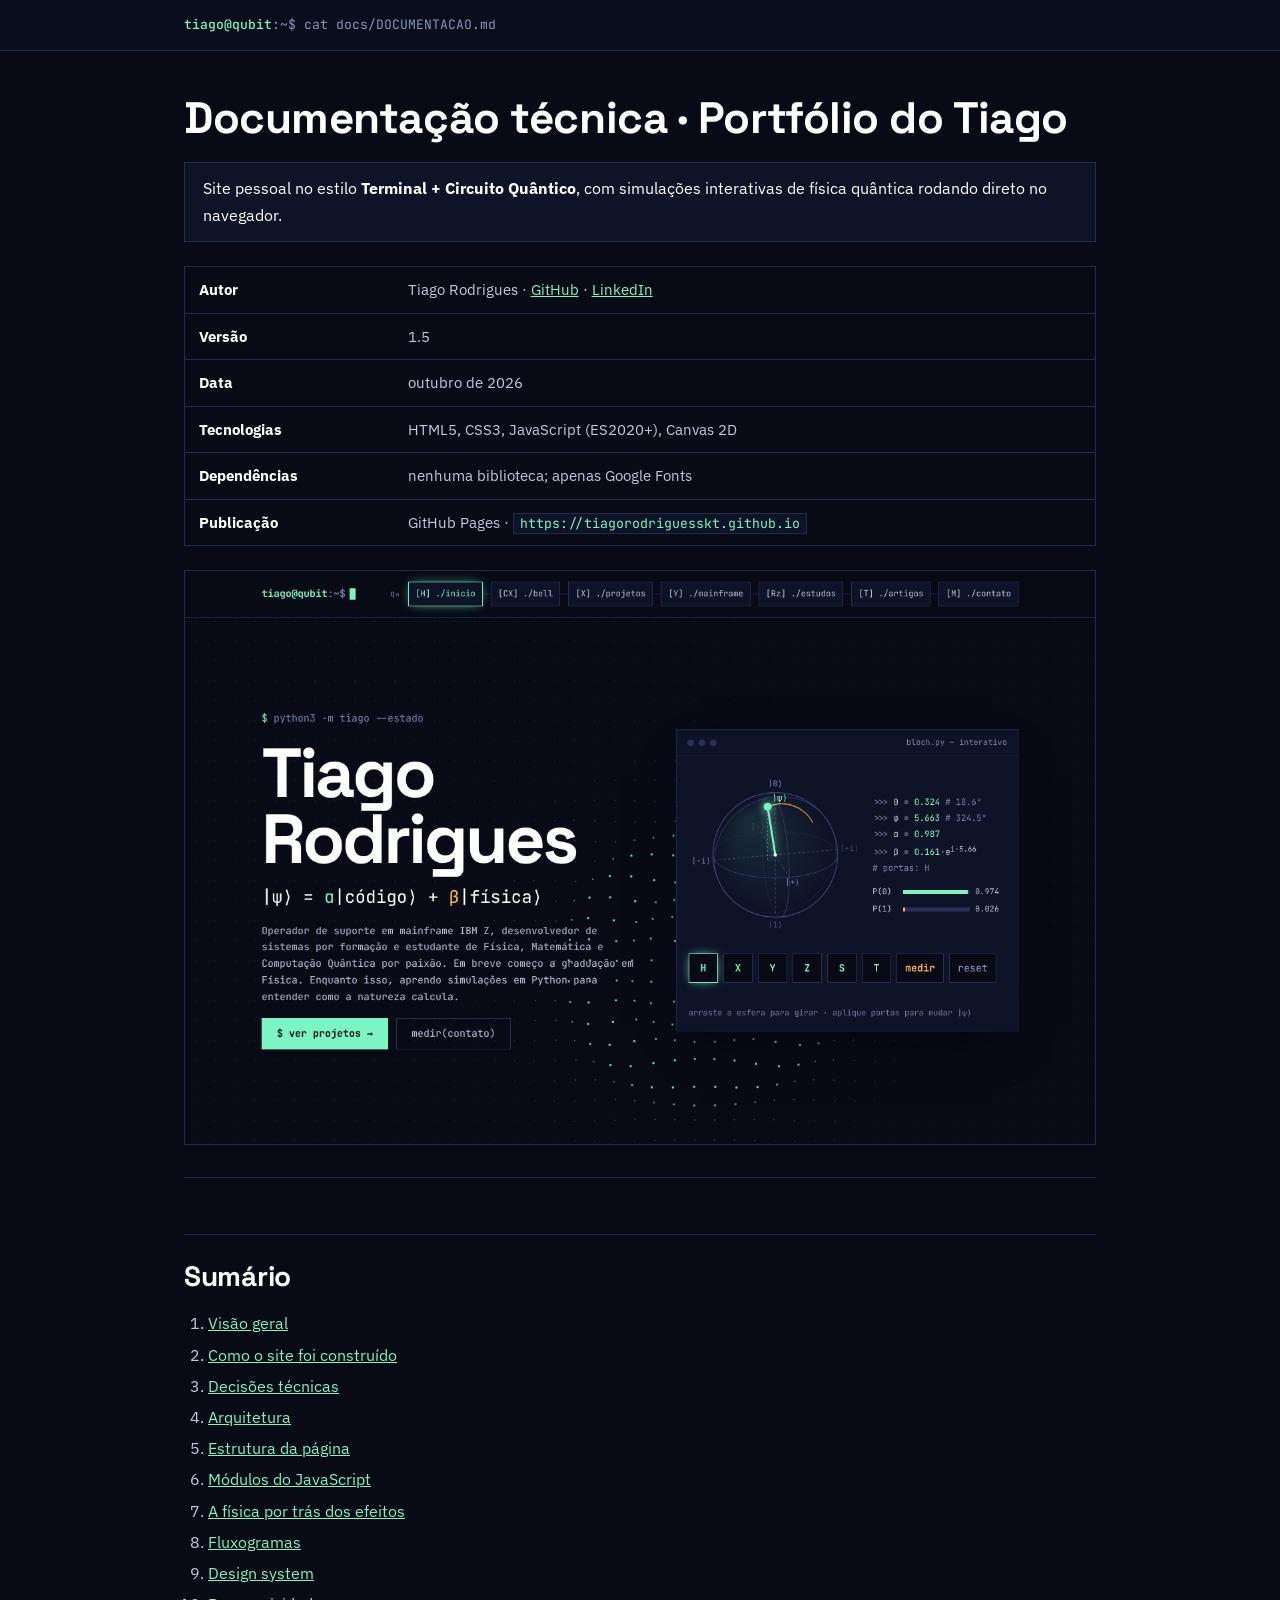
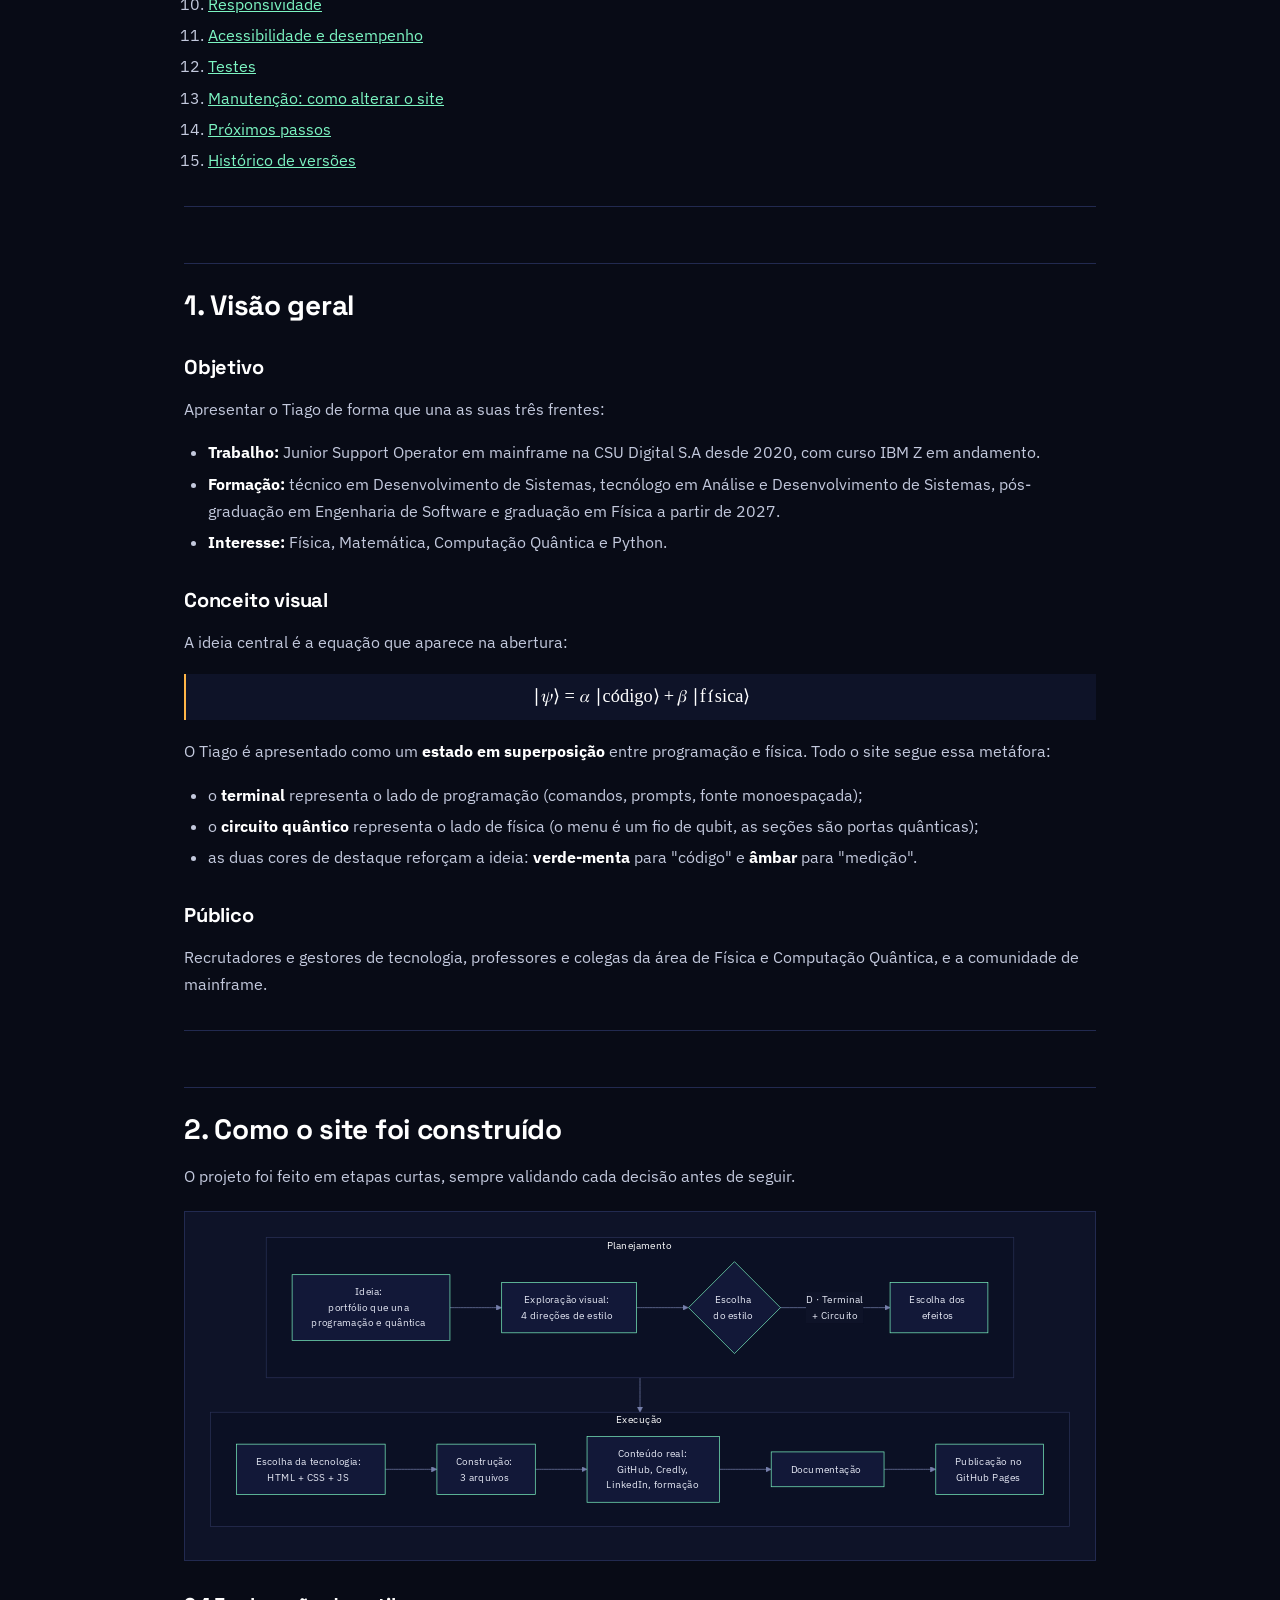
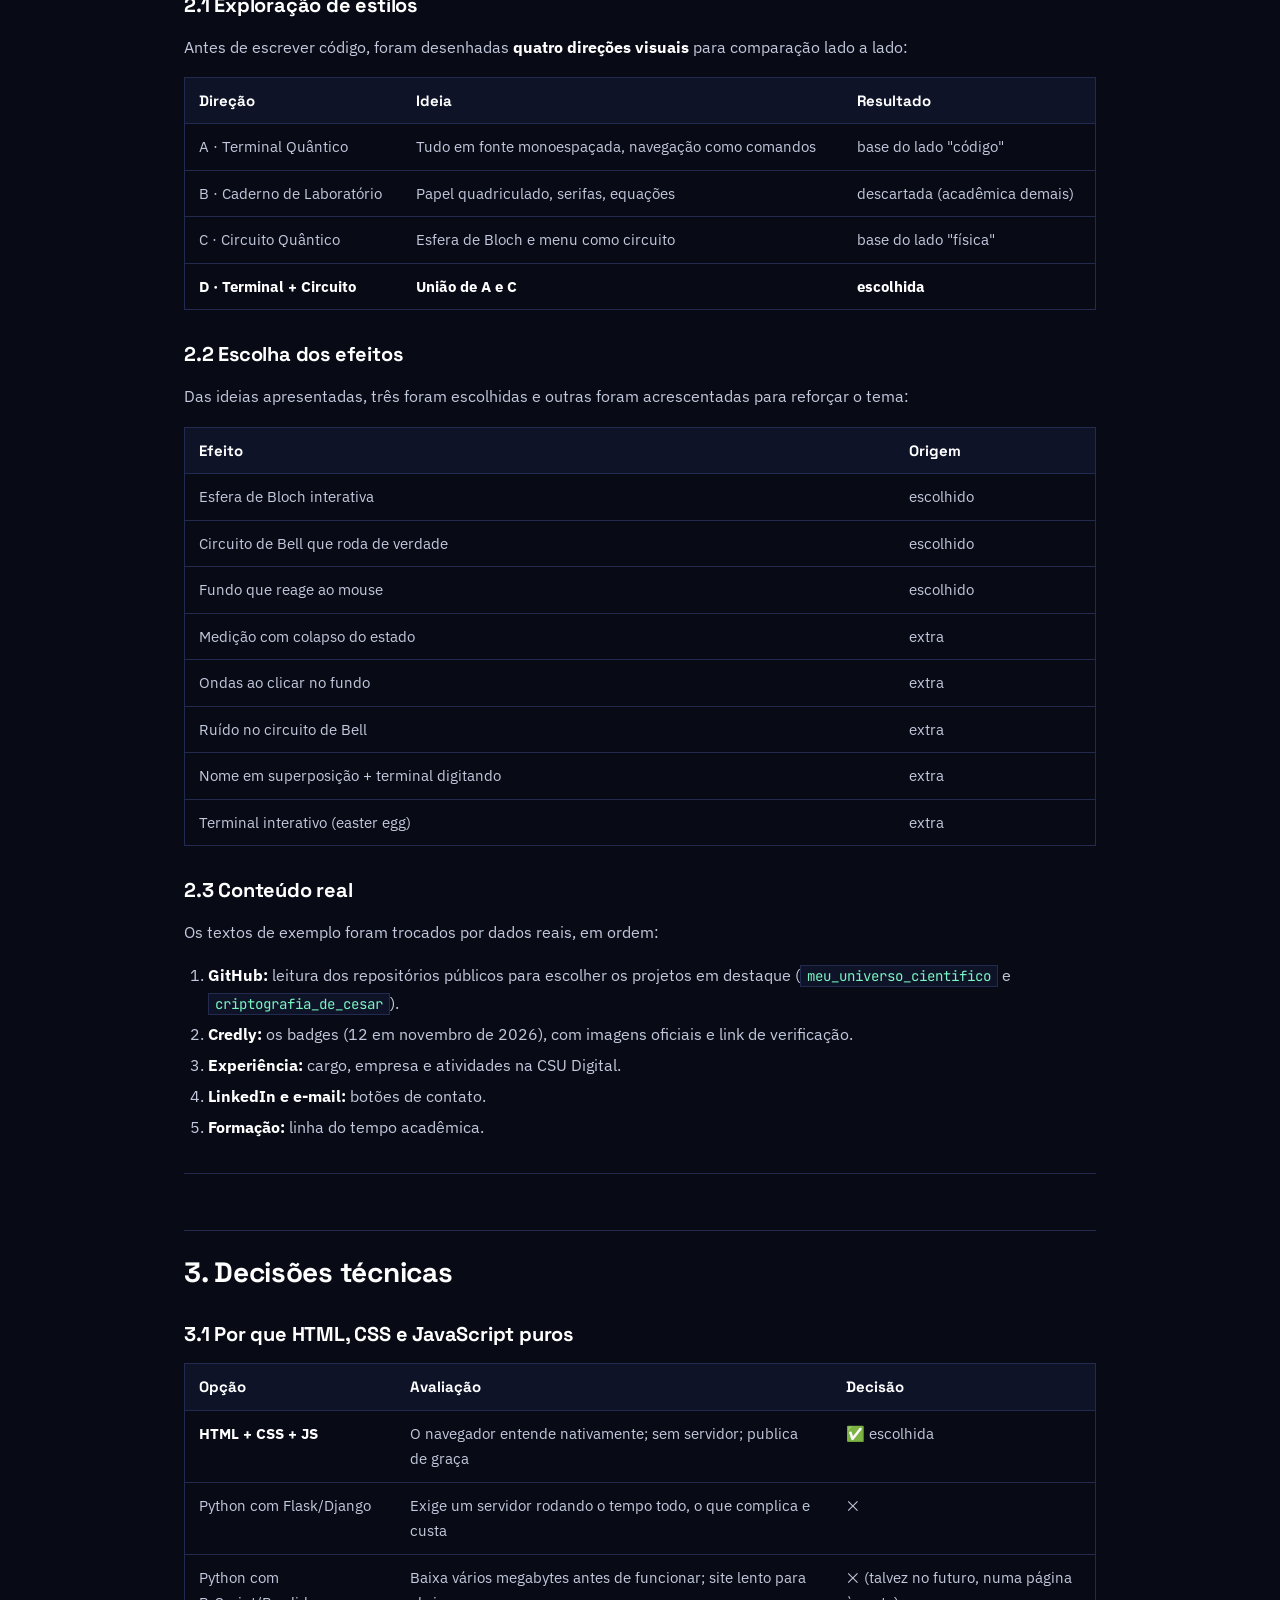
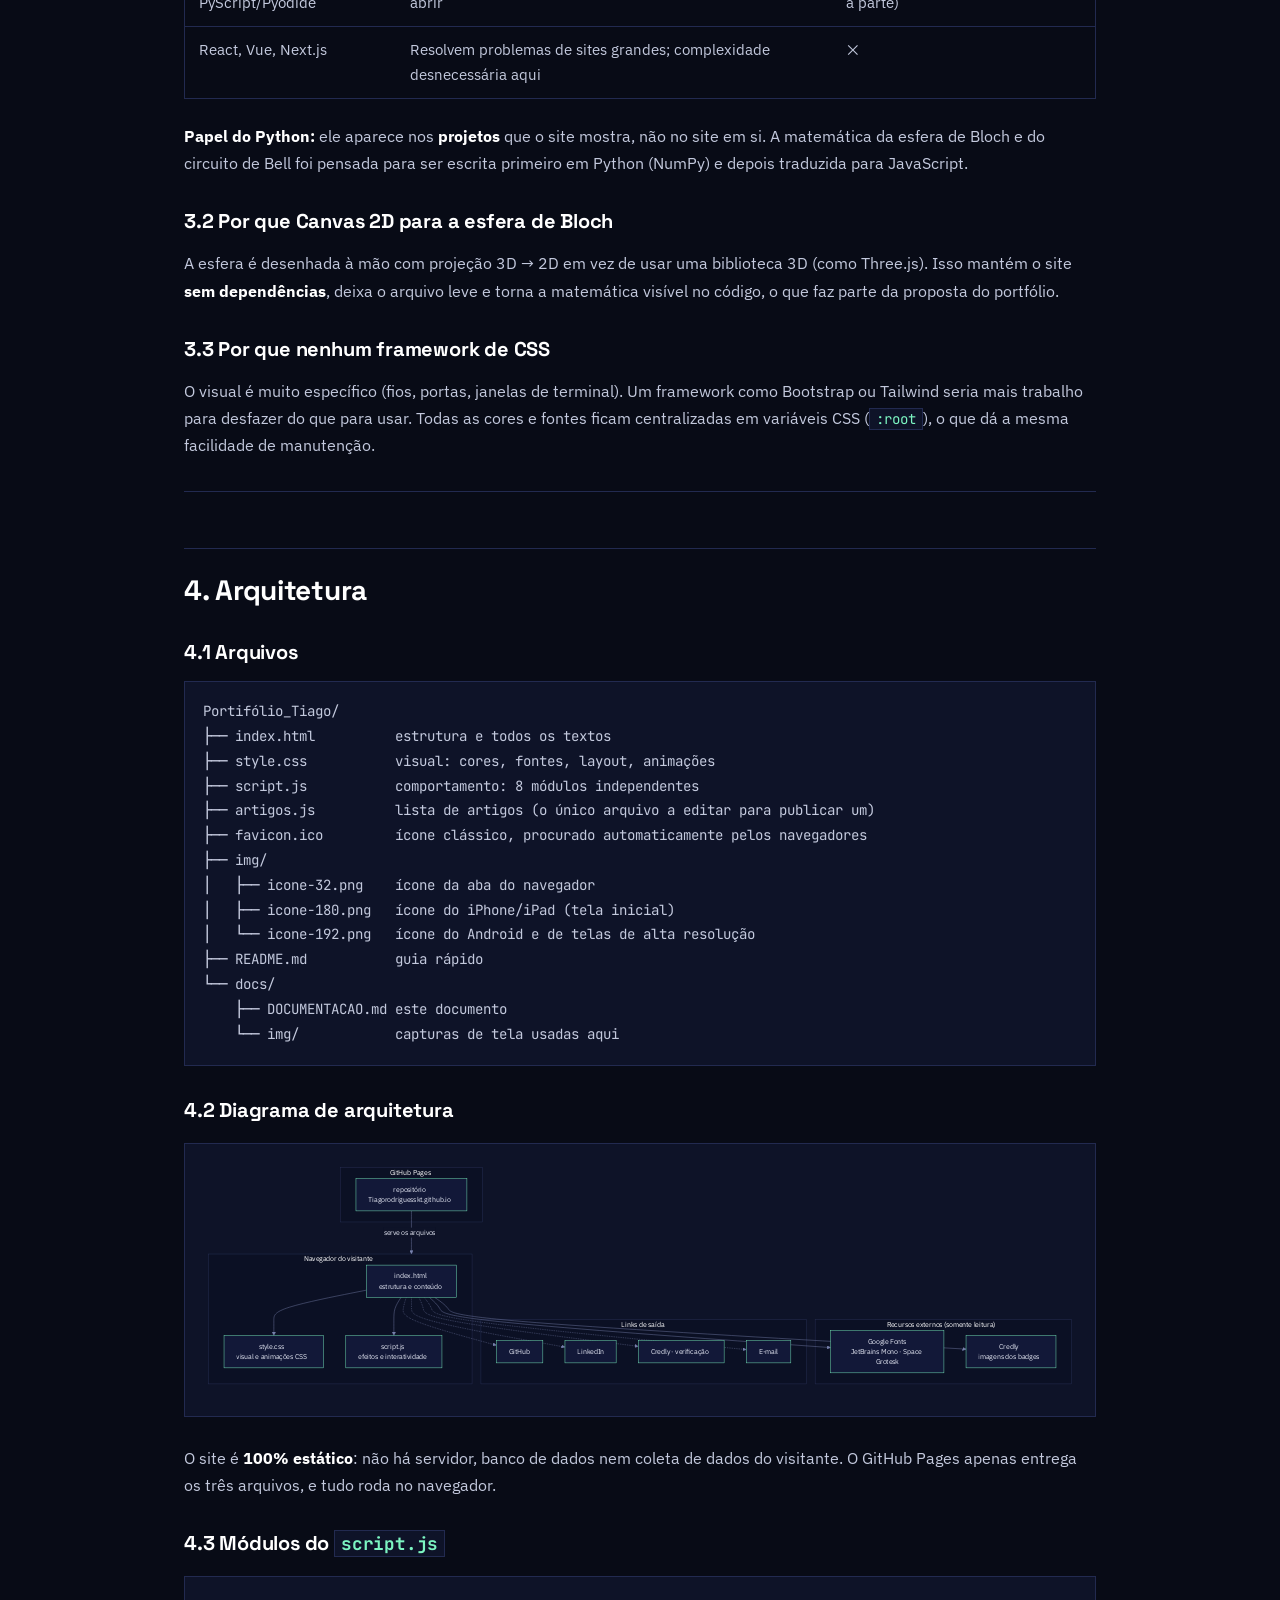
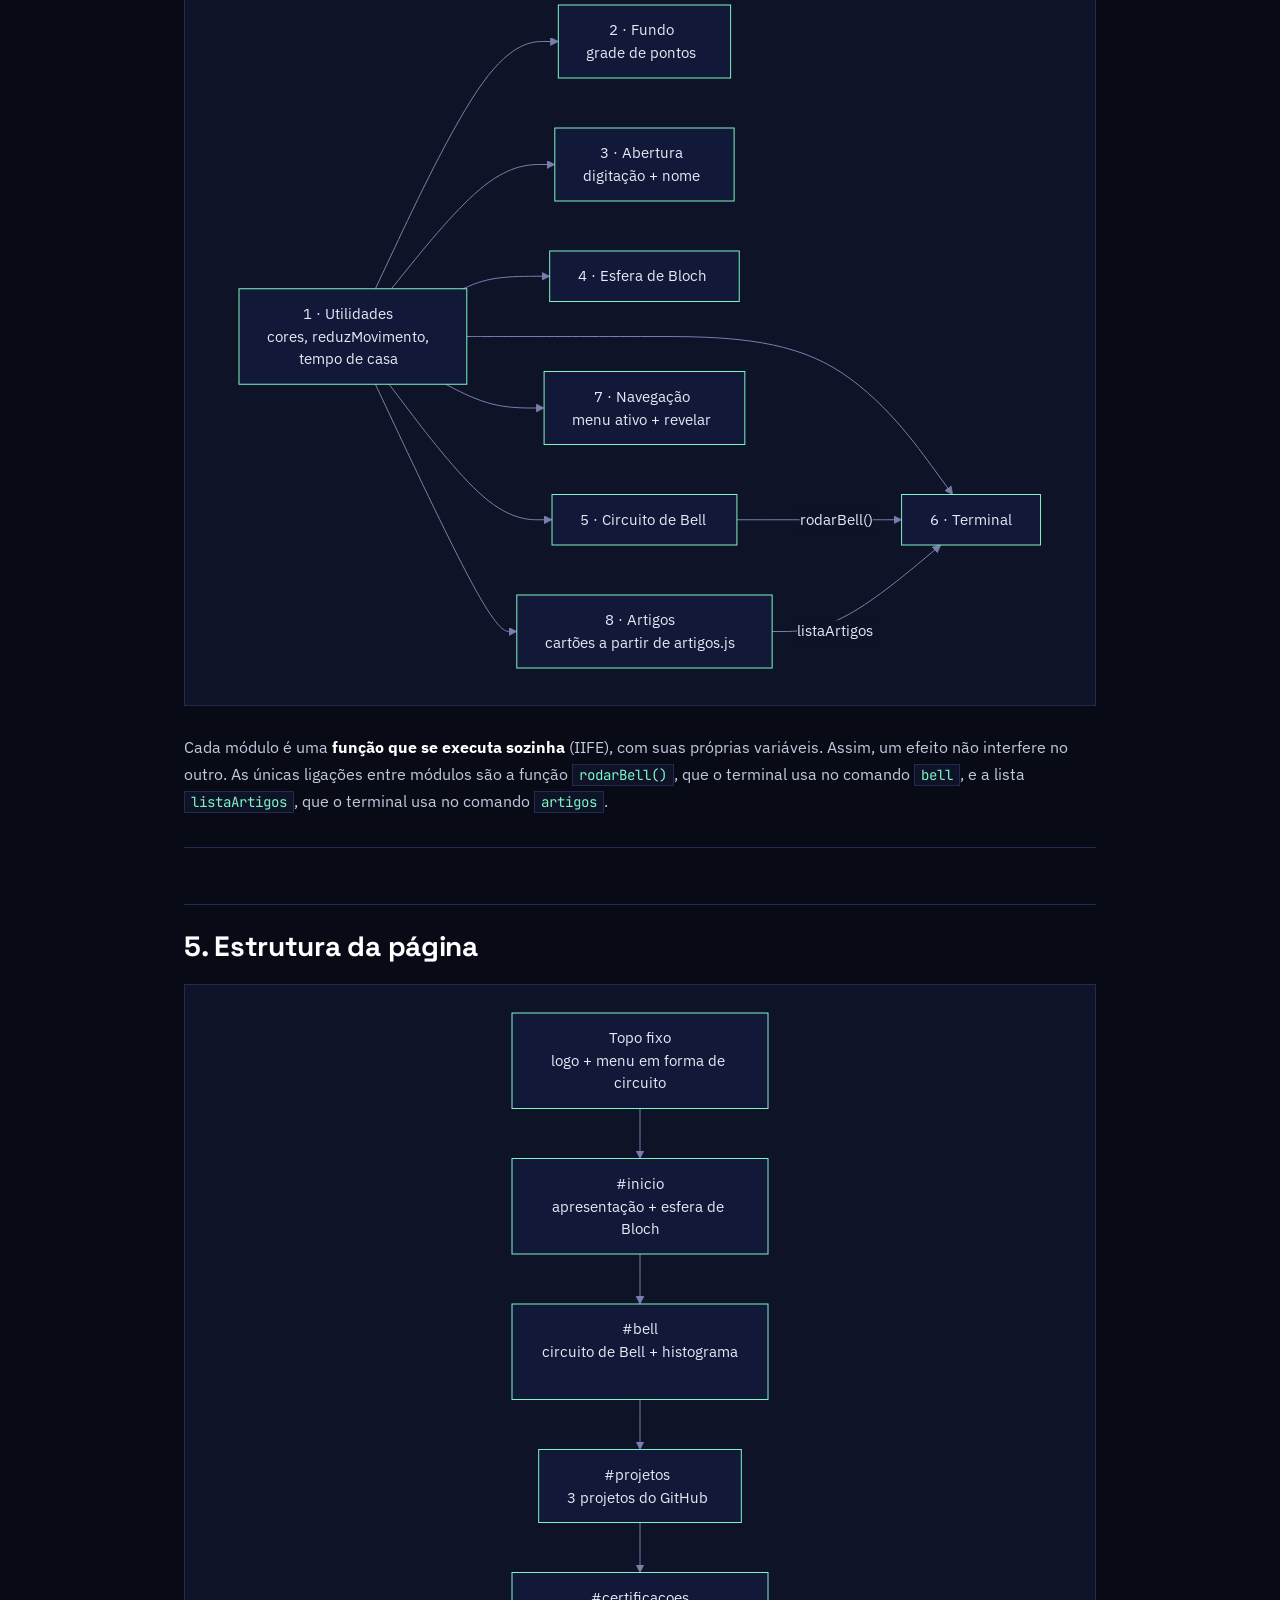
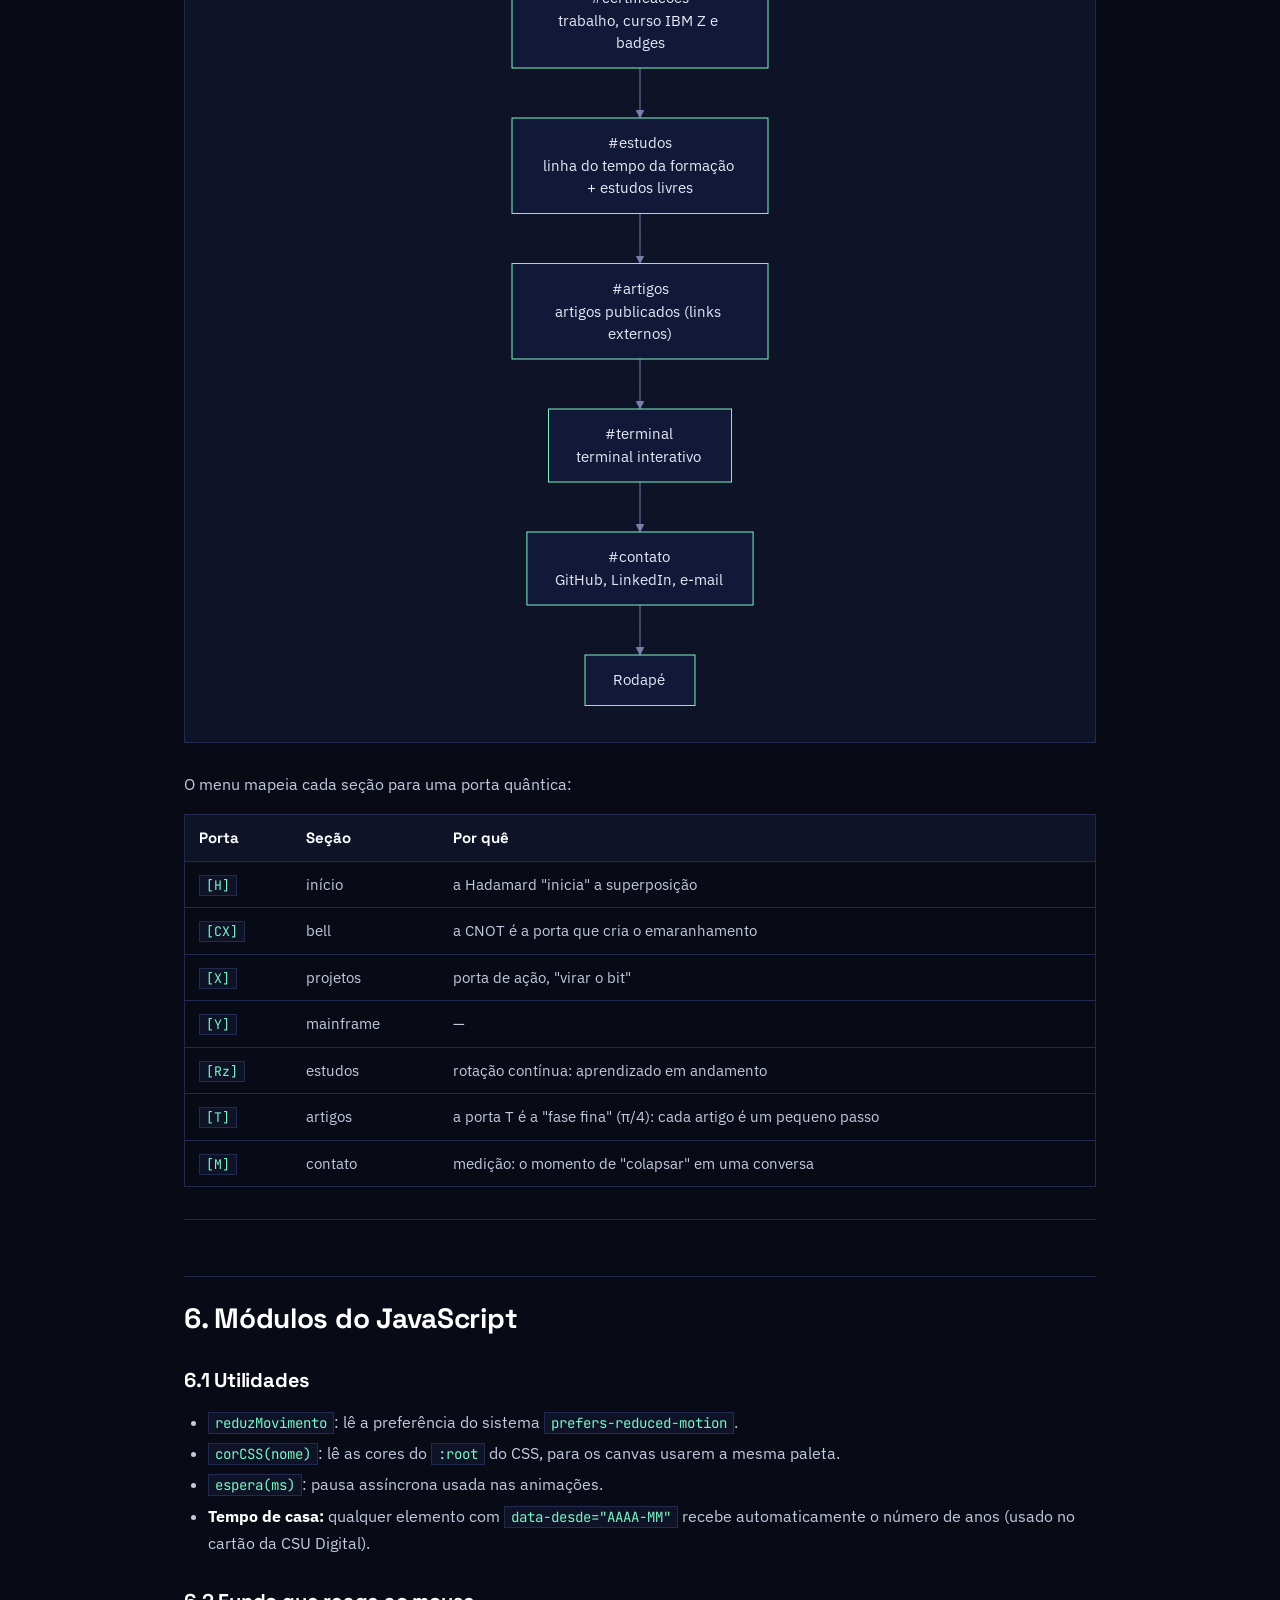
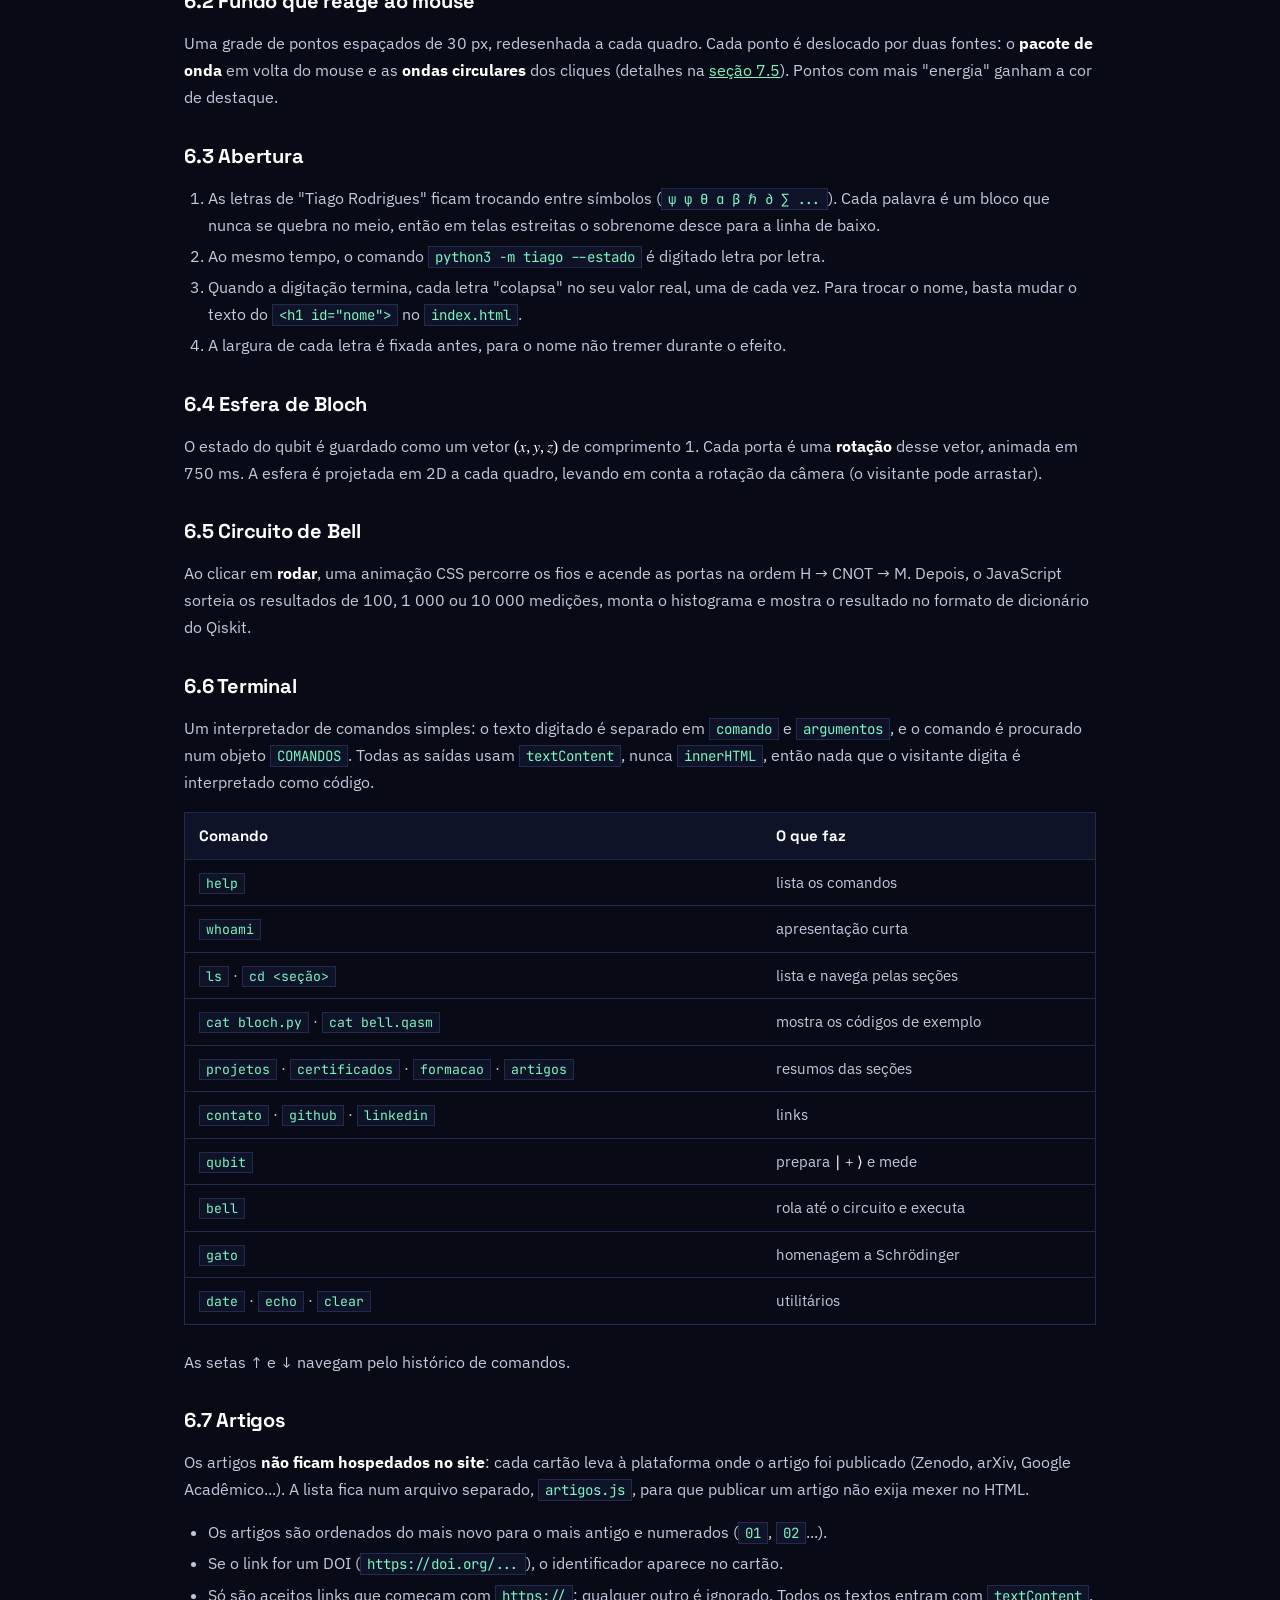
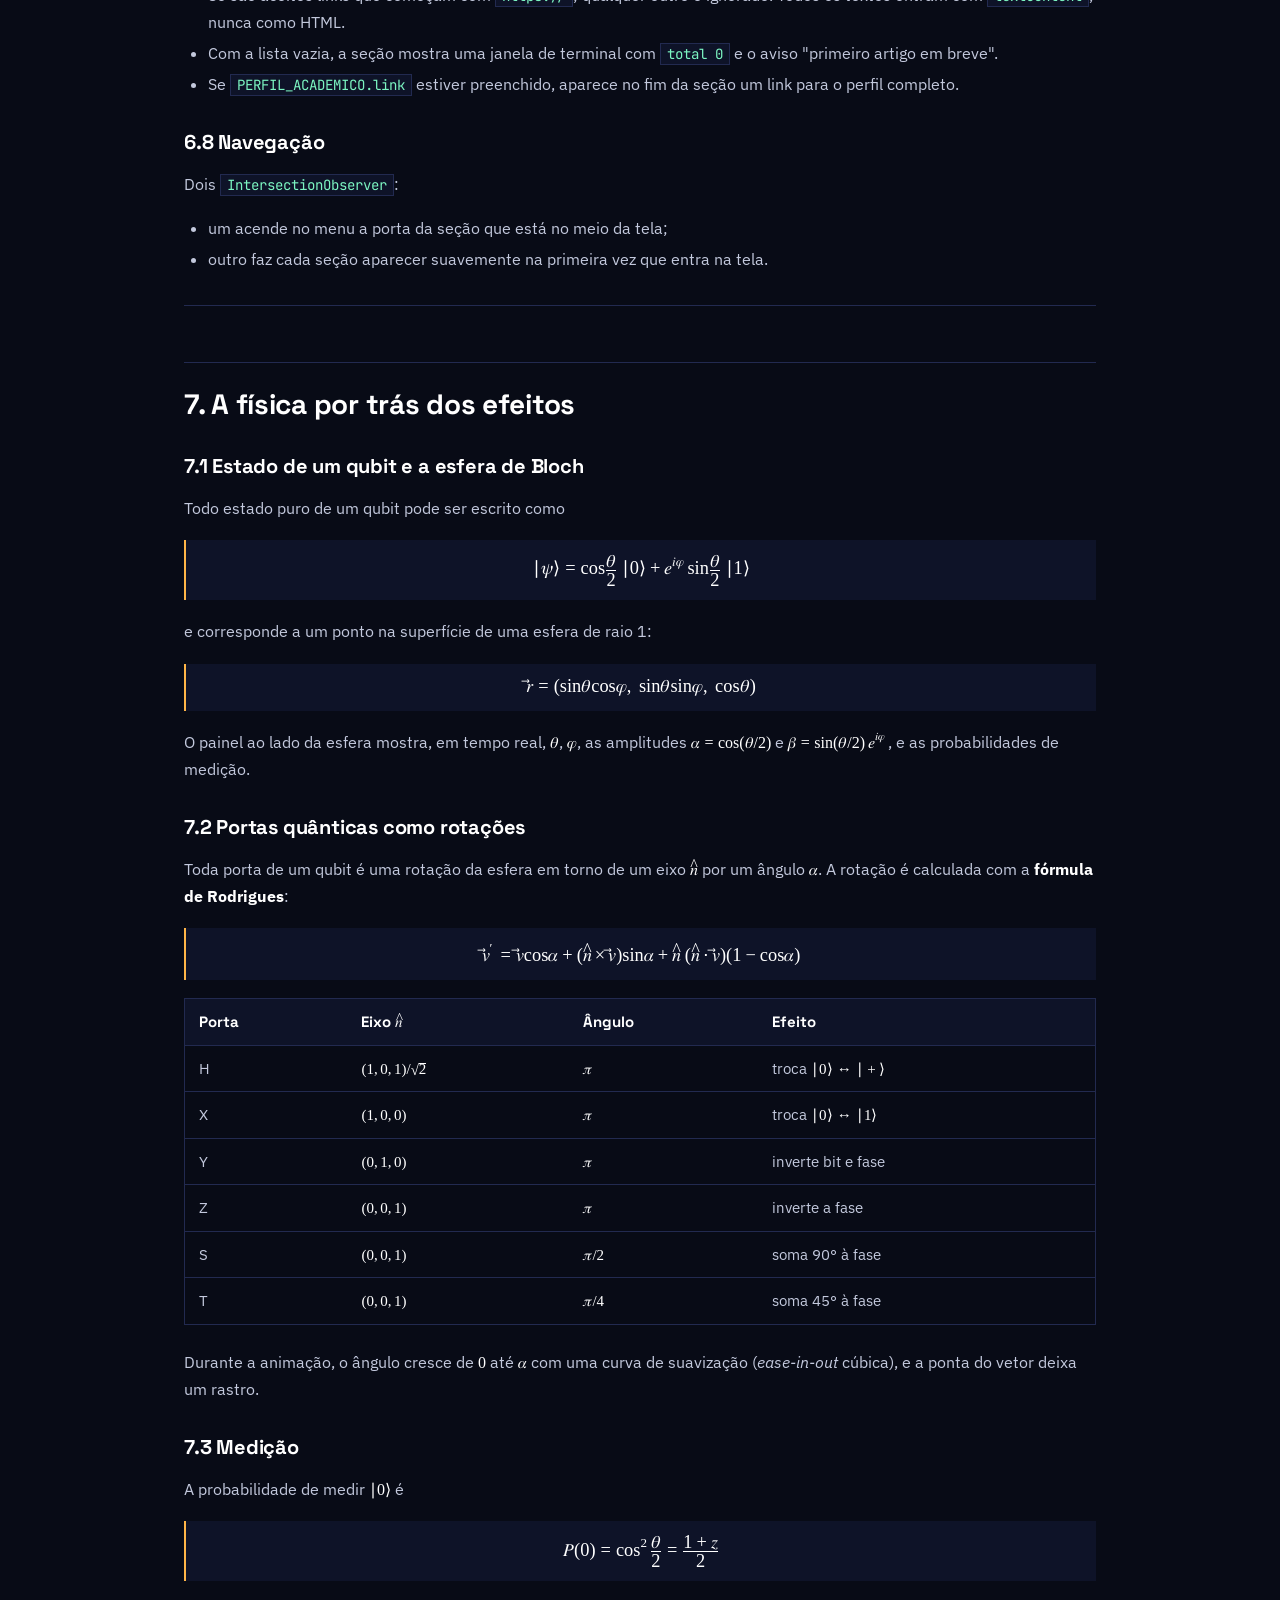
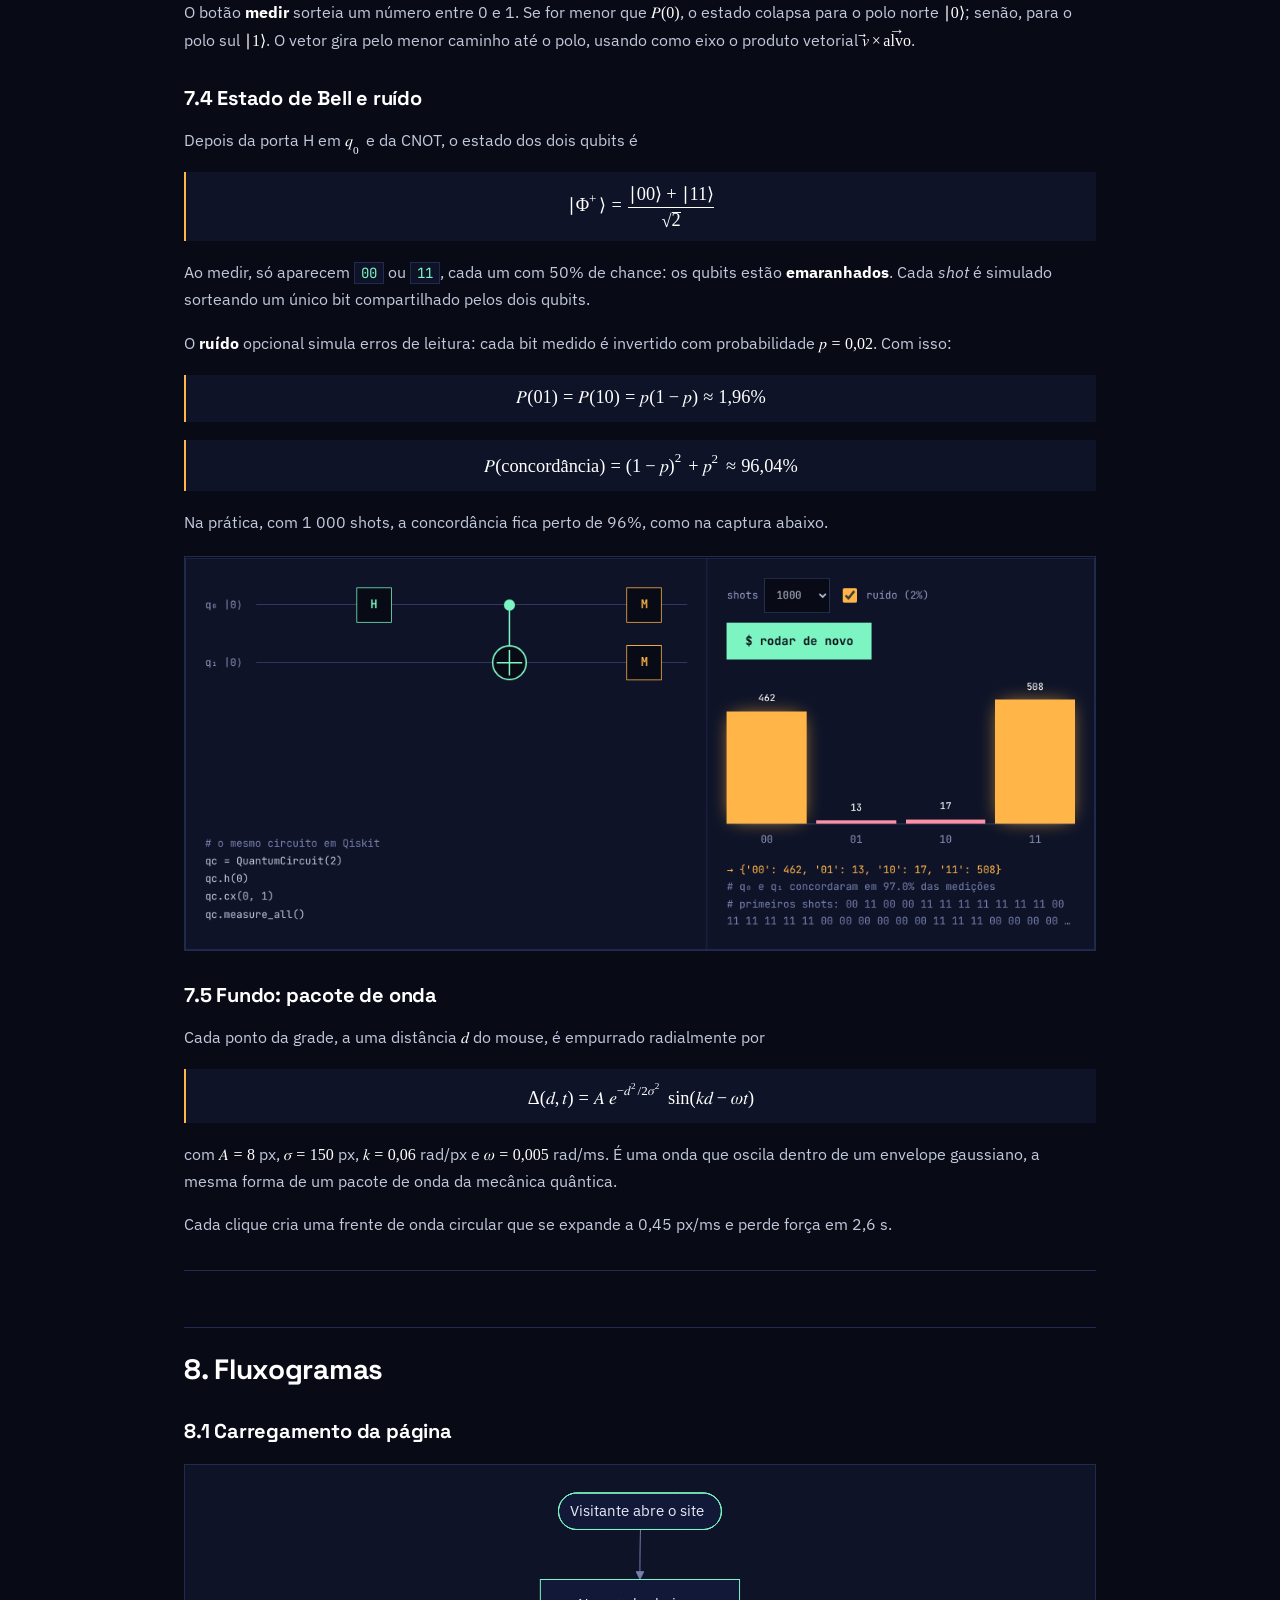
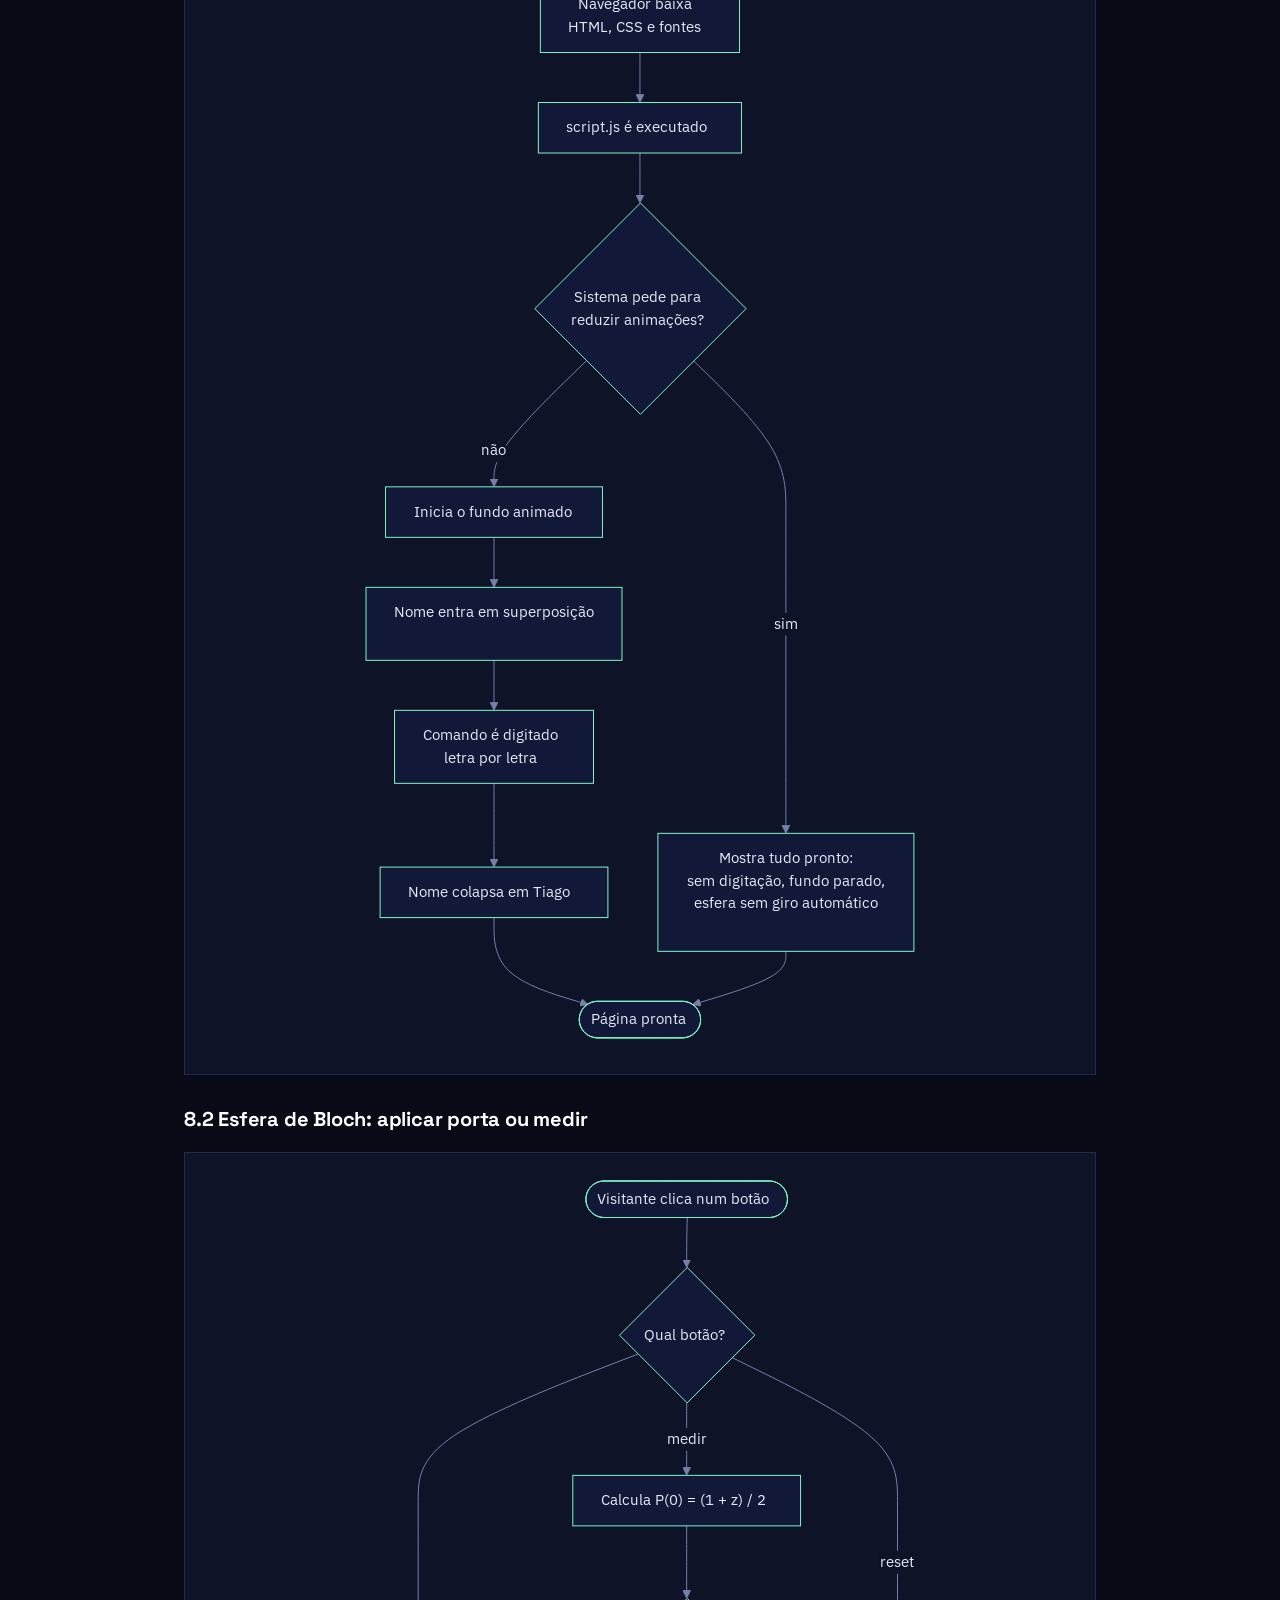
==== commit 064d8bb6: "Badge AI Literecy" ====
--- a/docs/DOCUMENTACAO.html
+++ b/docs/DOCUMENTACAO.html
@@ -57,7 +57,7 @@
 </tr>
 <tr>
 <td><strong>Versão</strong></td>
-<td>1.4</td>
+<td>1.5</td>
 </tr>
 <tr>
 <td><strong>Data</strong></td>
@@ -197,7 +197,7 @@
 <p>Os textos de exemplo foram trocados por dados reais, em ordem:</p>
 <ol>
 <li><strong>GitHub:</strong> leitura dos repositórios públicos para escolher os projetos em destaque (<code>meu_universo_cientifico</code> e <code>criptografia_de_cesar</code>).</li>
-<li><strong>Credly:</strong> os badges (11 em outubro de 2026), com imagens oficiais e link de verificação.</li>
+<li><strong>Credly:</strong> os badges (12 em novembro de 2026), com imagens oficiais e link de verificação.</li>
 <li><strong>Experiência:</strong> cargo, empresa e atividades na CSU Digital.</li>
 <li><strong>LinkedIn e e-mail:</strong> botões de contato.</li>
 <li><strong>Formação:</strong> linha do tempo acadêmica.</li>
@@ -479,13 +479,13 @@
 <hr>
 <h2 id="8-fluxogramas">8. Fluxogramas</h2>
 <h3 id="81-carregamento-da-página">8.1 Carregamento da página</h3>
-<figure class="diagrama"><svg id="diagrama4" width="100%" xmlns="http://www.w3.org/2000/svg" class="flowchart" style="max-width: 563.8984375px;" viewBox="0 0 563.8984375 1160.859375" role="graphics-document document" aria-roledescription="flowchart-v2"><style>#diagrama4{font-family:IBM Plex Sans,system-ui,sans-serif;font-size:15px;fill:#E6E9F5;}@keyframes edge-animation-frame{from{stroke-dashoffset:0;}}@keyframes dash{to{stroke-dashoffset:0;}}#diagrama4 .edge-animation-slow{stroke-dasharray:9,5!important;stroke-dashoffset:900;animation:dash 50s linear infinite;stroke-linecap:round;}#diagrama4 .edge-animation-fast{stroke-dasharray:9,5!important;stroke-dashoffset:900;animation:dash 20s linear infinite;stroke-linecap:round;}#diagrama4 .error-icon{fill:#0B1024;}#diagrama4 .error-text{fill:#f4efdb;stroke:#f4efdb;}#diagrama4 .edge-thickness-normal{stroke-width:1px;}#diagrama4 .edge-thickness-thick{stroke-width:3.5px;}#diagrama4 .edge-pattern-solid{stroke-dasharray:0;}#diagrama4 .edge-thickness-invisible{stroke-width:0;fill:none;}#diagrama4 .edge-pattern-dashed{stroke-dasharray:3;}#diagrama4 .edge-pattern-dotted{stroke-dasharray:2;}#diagrama4 .marker{fill:#7780AC;stroke:#7780AC;}#diagrama4 .marker.cross{stroke:#7780AC;}#diagrama4 svg{font-family:IBM Plex Sans,system-ui,sans-serif;font-size:15px;}#diagrama4 p{margin:0;}#diagrama4 .label{font-family:IBM Plex Sans,system-ui,sans-serif;color:#E6E9F5;}#diagrama4 .cluster-label text{fill:#FFFFFF;}#diagrama4 .cluster-label span{color:#FFFFFF;}#diagrama4 .cluster-label span p{background-color:transparent;}#diagrama4 .label text,#diagrama4 span{fill:#E6E9F5;color:#E6E9F5;}#diagrama4 .node rect,#diagrama4 .node circle,#diagrama4 .node ellipse,#diagrama4 .node polygon,#diagrama4 .node path{fill:#121838;stroke:#7CF5C2;stroke-width:1px;}#diagrama4 .rough-node .label text,#diagrama4 .node .label text,#diagrama4 .image-shape .label,#diagrama4 .icon-shape .label{text-anchor:middle;}#diagrama4 .node .katex path{fill:#000;stroke:#000;stroke-width:1px;}#diagrama4 .rough-node .label,#diagrama4 .node .label,#diagrama4 .image-shape .label,#diagrama4 .icon-shape .label{text-align:center;}#diagrama4 .node.clickable{cursor:pointer;}#diagrama4 .root .anchor path{fill:#7780AC!important;stroke-width:0;stroke:#7780AC;}#diagrama4 .arrowheadPath{fill:#f1ecd7;}#diagrama4 .edgePaths .path{stroke:#7780AC;stroke-width:1px;}#diagrama4 .flowchart-link{stroke:#7780AC;fill:none;}#diagrama4 .edgeLabel{background-color:#0E1328;text-align:center;}#diagrama4 .edgeLabel p{background-color:#0E1328;}#diagrama4 .edgeLabel rect{opacity:0.5;background-color:#0E1328;fill:#0E1328;}#diagrama4 .labelBkg{background-color:rgba(14, 19, 40, 0.5);}#diagrama4 .cluster rect{fill:#0B1024;stroke:#2A3157;stroke-width:1px;}#diagrama4 .cluster text{fill:#FFFFFF;}#diagrama4 .cluster span{color:#FFFFFF;}#diagrama4 .node .collapsed-indicator{fill:#2A3157;stroke:none;opacity:0.6;}#diagrama4 .node .collapsed-separator{stroke:#2A3157;stroke-width:0.75px;}#diagrama4 div.mermaidTooltip{position:absolute;text-align:center;max-width:200px;padding:2px;font-family:IBM Plex Sans,system-ui,sans-serif;font-size:12px;background:#0B1024;border:1px solid hsl(228, 13.1914893617%, 0%);border-radius:2px;pointer-events:none;z-index:100;}#diagrama4 .flowchartTitleText{text-anchor:middle;font-size:18px;fill:#E6E9F5;}#diagrama4 rect.text{fill:none;stroke-width:0;}#diagrama4 .icon-shape,#diagrama4 .image-shape{background-color:#0E1328;text-align:center;}#diagrama4 .icon-shape p,#diagrama4 .image-shape p{background-color:#0E1328;padding:2px;}#diagrama4 .icon-shape .label rect,#diagrama4 .image-shape .label rect{opacity:0.5;background-color:#0E1328;fill:#0E1328;}#diagrama4 .label-icon{display:inline-block;height:1em;overflow:visible;vertical-align:-0.125em;}#diagrama4 .node .label-icon path{fill:currentColor;stroke:revert;stroke-width:revert;}#diagrama4 .node .neo-node{stroke:#7CF5C2;}#diagrama4 [data-look="neo"].node rect,#diagrama4 [data-look="neo"].cluster rect,#diagrama4 [data-look="neo"].node polygon{stroke:url(#diagrama4-gradient);filter:drop-shadow( 1px 2px 2px rgba(185,185,185,1));}#diagrama4 [data-look="neo"].swimlane.cluster rect{filter:none;}#diagrama4 [data-look="neo"].node path{stroke:url(#diagrama4-gradient);stroke-width:1px;}#diagrama4 [data-look="neo"].node .outer-path{filter:drop-shadow( 1px 2px 2px rgba(185,185,185,1));}#diagrama4 [data-look="neo"].node .neo-line path{stroke:#7CF5C2;filter:none;}#diagrama4 [data-look="neo"].node circle{stroke:url(#diagrama4-gradient);filter:drop-shadow( 1px 2px 2px rgba(185,185,185,1));}#diagrama4 [data-look="neo"].node circle .state-start{fill:#000000;}#diagrama4 [data-look="neo"].icon-shape .icon{fill:url(#diagrama4-gradient);filter:drop-shadow( 1px 2px 2px rgba(185,185,185,1));}#diagrama4 [data-look="neo"].icon-shape .icon-neo path{stroke:url(#diagrama4-gradient);filter:drop-shadow( 1px 2px 2px rgba(185,185,185,1));}#diagrama4 :root{--mermaid-font-family:IBM Plex Sans,system-ui,sans-serif;}</style><g><marker id="diagrama4_flowchart-v2-pointEnd" class="marker flowchart-v2" viewBox="0 0 10 10" refX="5" refY="5" markerUnits="userSpaceOnUse" markerWidth="8" markerHeight="8" orient="auto"><path d="M 0 0 L 10 5 L 0 10 z" class="arrowMarkerPath" style="stroke-width: 1; stroke-dasharray: 1, 0;"></path></marker><marker id="diagrama4_flowchart-v2-pointStart" class="marker flowchart-v2" viewBox="0 0 10 10" refX="4.5" refY="5" markerUnits="userSpaceOnUse" markerWidth="8" markerHeight="8" orient="auto"><path d="M 0 5 L 10 10 L 10 0 z" class="arrowMarkerPath" style="stroke-width: 1; stroke-dasharray: 1, 0;"></path></marker><marker id="diagrama4_flowchart-v2-pointEnd-margin" class="marker flowchart-v2" viewBox="0 0 11.5 14" refX="11.5" refY="7" markerUnits="userSpaceOnUse" markerWidth="10.5" markerHeight="14" orient="auto"><path d="M 0 0 L 11.5 7 L 0 14 z" class="arrowMarkerPath" style="stroke-width: 0; stroke-dasharray: 1, 0;"></path></marker><marker id="diagrama4_flowchart-v2-pointStart-margin" class="marker flowchart-v2" viewBox="0 0 11.5 14" refX="1" refY="7" markerUnits="userSpaceOnUse" markerWidth="11.5" markerHeight="14" orient="auto"><polygon points="0,7 11.5,14 11.5,0" class="arrowMarkerPath" style="stroke-width: 0; stroke-dasharray: 1, 0;"></polygon></marker><marker id="diagrama4_flowchart-v2-circleEnd" class="marker flowchart-v2" viewBox="0 0 10 10" refX="11" refY="5" markerUnits="userSpaceOnUse" markerWidth="11" markerHeight="11" orient="auto"><circle cx="5" cy="5" r="5" class="arrowMarkerPath" style="stroke-width: 1; stroke-dasharray: 1, 0;"></circle></marker><marker id="diagrama4_flowchart-v2-circleStart" class="marker flowchart-v2" viewBox="0 0 10 10" refX="-1" refY="5" markerUnits="userSpaceOnUse" markerWidth="11" markerHeight="11" orient="auto"><circle cx="5" cy="5" r="5" class="arrowMarkerPath" style="stroke-width: 1; stroke-dasharray: 1, 0;"></circle></marker><marker id="diagrama4_flowchart-v2-circleEnd-margin" class="marker flowchart-v2" viewBox="0 0 10 10" refY="5" refX="12.25" markerUnits="userSpaceOnUse" markerWidth="14" markerHeight="14" orient="auto"><circle cx="5" cy="5" r="5" class="arrowMarkerPath" style="stroke-width: 0; stroke-dasharray: 1, 0;"></circle></marker><marker id="diagrama4_flowchart-v2-circleStart-margin" class="marker flowchart-v2" viewBox="0 0 10 10" refX="-2" refY="5" markerUnits="userSpaceOnUse" markerWidth="14" markerHeight="14" orient="auto"><circle cx="5" cy="5" r="5" class="arrowMarkerPath" style="stroke-width: 0; stroke-dasharray: 1, 0;"></circle></marker><marker id="diagrama4_flowchart-v2-crossEnd" class="marker cross flowchart-v2" viewBox="0 0 11 11" refX="12" refY="5.2" markerUnits="userSpaceOnUse" markerWidth="11" markerHeight="11" orient="auto"><path d="M 1,1 l 9,9 M 10,1 l -9,9" class="arrowMarkerPath" style="stroke-width: 2; stroke-dasharray: 1, 0;"></path></marker><marker id="diagrama4_flowchart-v2-crossStart" class="marker cross flowchart-v2" viewBox="0 0 11 11" refX="-1" refY="5.2" markerUnits="userSpaceOnUse" markerWidth="11" markerHeight="11" orient="auto"><path d="M 1,1 l 9,9 M 10,1 l -9,9" class="arrowMarkerPath" style="stroke-width: 2; stroke-dasharray: 1, 0;"></path></marker><marker id="diagrama4_flowchart-v2-crossEnd-margin" class="marker cross flowchart-v2" viewBox="0 0 15 15" refX="17.7" refY="7.5" markerUnits="userSpaceOnUse" markerWidth="12" markerHeight="12" orient="auto"><path d="M 1,1 L 14,14 M 1,14 L 14,1" class="arrowMarkerPath" style="stroke-width: 2.5;"></path></marker><marker id="diagrama4_flowchart-v2-crossStart-margin" class="marker cross flowchart-v2" viewBox="0 0 15 15" refX="-3.5" refY="7.5" markerUnits="userSpaceOnUse" markerWidth="12" markerHeight="12" orient="auto"><path d="M 1,1 L 14,14 M 1,14 L 14,1" class="arrowMarkerPath" style="stroke-width: 2.5; stroke-dasharray: 1, 0;"></path></marker><g class="root"><g class="clusters"></g><g class="edgePaths"><path d="M282.449,45L282.366,49.083C282.283,53.167,282.116,61.333,282.033,68.917C281.949,76.5,281.949,83.5,281.949,87L281.949,90.5" id="diagrama4-L_A_B_0" class="edge-thickness-normal edge-pattern-solid edge-thickness-normal edge-pattern-solid flowchart-link" style=";" data-edge="true" data-et="edge" data-id="L_A_B_0" data-points="W3sieCI6MjgyLjQ0OTIxODc1LCJ5Ijo0NX0seyJ4IjoyODEuOTQ5MjE4NzUsInkiOjY5LjV9LHsieCI6MjgxLjk0OTIxODc1LCJ5Ijo5NC41fV0=" data-look="classic" marker-end="url(#diagrama4_flowchart-v2-pointEnd)"></path><path d="M281.949,167.5L281.949,171.667C281.949,175.833,281.949,184.167,281.949,191.833C281.949,199.5,281.949,206.5,281.949,210L281.949,213.5" id="diagrama4-L_B_C_0" class="edge-thickness-normal edge-pattern-solid edge-thickness-normal edge-pattern-solid flowchart-link" style=";" data-edge="true" data-et="edge" data-id="L_B_C_0" data-points="W3sieCI6MjgxLjk0OTIxODc1LCJ5IjoxNjcuNX0seyJ4IjoyODEuOTQ5MjE4NzUsInkiOjE5Mi41fSx7IngiOjI4MS45NDkyMTg3NSwieSI6MjE3LjV9XQ==" data-look="classic" marker-end="url(#diagrama4_flowchart-v2-pointEnd)"></path><path d="M281.949,268L281.949,272.167C281.949,276.333,281.949,284.667,281.949,292.333C281.949,300,281.949,307,281.949,310.5L281.949,314" id="diagrama4-L_C_D_0" class="edge-thickness-normal edge-pattern-solid edge-thickness-normal edge-pattern-solid flowchart-link" style=";" data-edge="true" data-et="edge" data-id="L_C_D_0" data-points="W3sieCI6MjgxLjk0OTIxODc1LCJ5IjoyNjh9LHsieCI6MjgxLjk0OTIxODc1LCJ5IjoyOTN9LHsieCI6MjgxLjk0OTIxODc1LCJ5IjozMTh9XQ==" data-look="classic" marker-end="url(#diagrama4_flowchart-v2-pointEnd)"></path><path d="M335.527,475.782L350.922,490.753C366.317,505.724,397.108,535.667,412.503,560.888C427.898,586.109,427.898,606.609,427.898,625.234C427.898,643.859,427.898,660.609,427.898,679.234C427.898,697.859,427.898,718.359,427.898,738.859C427.898,759.359,427.898,779.859,427.898,800.359C427.898,820.859,427.898,841.359,427.898,861.859C427.898,882.359,427.898,902.859,427.898,916.609C427.898,930.359,427.898,937.359,427.898,940.859L427.898,944.359" id="diagrama4-L_D_E_0" class="edge-thickness-normal edge-pattern-solid edge-thickness-normal edge-pattern-solid flowchart-link" style=";" data-edge="true" data-et="edge" data-id="L_D_E_0" data-points="[base64]" data-look="classic" marker-end="url(#diagrama4_flowchart-v2-pointEnd)"></path><path d="M228.372,475.782L212.976,490.753C197.581,505.724,166.791,535.667,151.395,556.013C136,576.359,136,587.109,136,592.484L136,597.859" id="diagrama4-L_D_F_0" class="edge-thickness-normal edge-pattern-solid edge-thickness-normal edge-pattern-solid flowchart-link" style=";" data-edge="true" data-et="edge" data-id="L_D_F_0" data-points="W3sieCI6MjI4LjM3MTU5NDYzOTYyMjM3LCJ5Ijo0NzUuNzgxNzUwODg5NjIyMzR9LHsieCI6MTM2LCJ5Ijo1NjUuNjA5Mzc1fSx7IngiOjEzNiwieSI6NjAxLjg1OTM3NX1d" data-look="classic" marker-end="url(#diagrama4_flowchart-v2-pointEnd)"></path><path d="M136,652.359L136,656.526C136,660.693,136,669.026,136,676.693C136,684.359,136,691.359,136,694.859L136,698.359" id="diagrama4-L_F_G_0" class="edge-thickness-normal edge-pattern-solid edge-thickness-normal edge-pattern-solid flowchart-link" style=";" data-edge="true" data-et="edge" data-id="L_F_G_0" data-points="W3sieCI6MTM2LCJ5Ijo2NTIuMzU5Mzc1fSx7IngiOjEzNiwieSI6Njc3LjM1OTM3NX0seyJ4IjoxMzYsInkiOjcwMi4zNTkzNzV9XQ==" data-look="classic" marker-end="url(#diagrama4_flowchart-v2-pointEnd)"></path><path d="M136,775.359L136,779.526C136,783.693,136,792.026,136,799.693C136,807.359,136,814.359,136,817.859L136,821.359" id="diagrama4-L_G_H_0" class="edge-thickness-normal edge-pattern-solid edge-thickness-normal edge-pattern-solid flowchart-link" style=";" data-edge="true" data-et="edge" data-id="L_G_H_0" data-points="W3sieCI6MTM2LCJ5Ijo3NzUuMzU5Mzc1fSx7IngiOjEzNiwieSI6ODAwLjM1OTM3NX0seyJ4IjoxMzYsInkiOjgyNS4zNTkzNzV9XQ==" data-look="classic" marker-end="url(#diagrama4_flowchart-v2-pointEnd)"></path><path d="M136,898.359L136,902.526C136,906.693,136,915.026,136,928.318C136,941.609,136,959.859,136,968.984L136,978.109" id="diagrama4-L_H_I_0" class="edge-thickness-normal edge-pattern-solid edge-thickness-normal edge-pattern-solid flowchart-link" style=";" data-edge="true" data-et="edge" data-id="L_H_I_0" data-points="W3sieCI6MTM2LCJ5Ijo4OTguMzU5Mzc1fSx7IngiOjEzNiwieSI6OTIzLjM1OTM3NX0seyJ4IjoxMzYsInkiOjk4Mi4xMDkzNzV9XQ==" data-look="classic" marker-end="url(#diagrama4_flowchart-v2-pointEnd)"></path><path d="M136,1032.609L136,1042.401C136,1052.193,136,1071.776,151.084,1086.094C166.167,1100.411,196.334,1109.464,211.418,1113.99L226.501,1118.516" id="diagrama4-L_I_J_0" class="edge-thickness-normal edge-pattern-solid edge-thickness-normal edge-pattern-solid flowchart-link" style=";" data-edge="true" data-et="edge" data-id="L_I_J_0" data-points="W3sieCI6MTM2LCJ5IjoxMDMyLjYwOTM3NX0seyJ4IjoxMzYsInkiOjEwOTEuMzU5Mzc1fSx7IngiOjIzMC4zMzI2MTAzMTI2NzUzLCJ5IjoxMTE5LjY2NTM1MDQ2NzIyNTR9XQ==" data-look="classic" marker-end="url(#diagrama4_flowchart-v2-pointEnd)"></path><path d="M427.898,1066.359L427.898,1070.526C427.898,1074.693,427.898,1083.026,412.981,1091.717C398.064,1100.408,368.229,1109.456,353.311,1113.98L338.394,1118.504" id="diagrama4-L_E_J_0" class="edge-thickness-normal edge-pattern-solid edge-thickness-normal edge-pattern-solid flowchart-link" style=";" data-edge="true" data-et="edge" data-id="L_E_J_0" data-points="W3sieCI6NDI3Ljg5ODQzNzUsInkiOjEwNjYuMzU5Mzc1fSx7IngiOjQyNy44OTg0Mzc1LCJ5IjoxMDkxLjM1OTM3NX0seyJ4IjozMzQuNTY1ODI3MTQ5MDc0NSwieSI6MTExOS42NjUzNTA0Nzg1NjAyfV0=" data-look="classic" marker-end="url(#diagrama4_flowchart-v2-pointEnd)"></path></g><g class="edgeLabels"><g class="edgeLabel"><g class="label" data-id="L_A_B_0" transform="translate(0, 0)"><foreignObject width="0" height="0"><div xmlns="http://www.w3.org/1999/xhtml" class="labelBkg" style="display: table-cell; white-space: nowrap; line-height: 1.5; max-width: 200px; text-align: center;"><span class="edgeLabel"></span></div></foreignObject></g></g><g class="edgeLabel"><g class="label" data-id="L_B_C_0" transform="translate(0, 0)"><foreignObject width="0" height="0"><div xmlns="http://www.w3.org/1999/xhtml" class="labelBkg" style="display: table-cell; white-space: nowrap; line-height: 1.5; max-width: 200px; text-align: center;"><span class="edgeLabel"></span></div></foreignObject></g></g><g class="edgeLabel"><g class="label" data-id="L_C_D_0" transform="translate(0, 0)"><foreignObject width="0" height="0"><div xmlns="http://www.w3.org/1999/xhtml" class="labelBkg" style="display: table-cell; white-space: nowrap; line-height: 1.5; max-width: 200px; text-align: center;"><span class="edgeLabel"></span></div></foreignObject></g></g><g class="edgeLabel" transform="translate(427.8984375, 738.859375)"><g class="label" data-id="L_D_E_0" transform="translate(-12.3515625, -11.25)"><foreignObject width="24.703125" height="22.5"><div xmlns="http://www.w3.org/1999/xhtml" class="labelBkg" style="display: table-cell; white-space: nowrap; line-height: 1.5; max-width: 200px; text-align: center;"><span class="edgeLabel"><p>sim</p></span></div></foreignObject></g></g><g class="edgeLabel" transform="translate(136, 565.609375)"><g class="label" data-id="L_D_F_0" transform="translate(-13.140625, -11.25)"><foreignObject width="26.28125" height="22.5"><div xmlns="http://www.w3.org/1999/xhtml" class="labelBkg" style="display: table-cell; white-space: nowrap; line-height: 1.5; max-width: 200px; text-align: center;"><span class="edgeLabel"><p>não</p></span></div></foreignObject></g></g><g class="edgeLabel"><g class="label" data-id="L_F_G_0" transform="translate(0, 0)"><foreignObject width="0" height="0"><div xmlns="http://www.w3.org/1999/xhtml" class="labelBkg" style="display: table-cell; white-space: nowrap; line-height: 1.5; max-width: 200px; text-align: center;"><span class="edgeLabel"></span></div></foreignObject></g></g><g class="edgeLabel"><g class="label" data-id="L_G_H_0" transform="translate(0, 0)"><foreignObject width="0" height="0"><div xmlns="http://www.w3.org/1999/xhtml" class="labelBkg" style="display: table-cell; white-space: nowrap; line-height: 1.5; max-width: 200px; text-align: center;"><span class="edgeLabel"></span></div></foreignObject></g></g><g class="edgeLabel"><g class="label" data-id="L_H_I_0" transform="translate(0, 0)"><foreignObject width="0" height="0"><div xmlns="http://www.w3.org/1999/xhtml" class="labelBkg" style="display: table-cell; white-space: nowrap; line-height: 1.5; max-width: 200px; text-align: center;"><span class="edgeLabel"></span></div></foreignObject></g></g><g class="edgeLabel"><g class="label" data-id="L_I_J_0" transform="translate(0, 0)"><foreignObject width="0" height="0"><div xmlns="http://www.w3.org/1999/xhtml" class="labelBkg" style="display: table-cell; white-space: nowrap; line-height: 1.5; max-width: 200px; text-align: center;"><span class="edgeLabel"></span></div></foreignObject></g></g><g class="edgeLabel"><g class="label" data-id="L_E_J_0" transform="translate(0, 0)"><foreignObject width="0" height="0"><div xmlns="http://www.w3.org/1999/xhtml" class="labelBkg" style="display: table-cell; white-space: nowrap; line-height: 1.5; max-width: 200px; text-align: center;"><span class="edgeLabel"></span></div></foreignObject></g></g></g><g class="nodes"><g class="node default" id="diagrama4-flowchart-A-0" data-look="classic" transform="translate(281.94921875, 26.25)"><g class="basic label-container outer-path"><path d="M-63.1953125 -18.25 C-27.63433827326528 -18.25, 7.926635953469443 -18.25, 63.1953125 -18.25 C63.1953125 -18.25, 63.1953125 -18.25, 63.1953125 -18.25 C63.49453652268331 -18.240404467996775, 63.793760545366624 -18.230808935993547, 64.364594014648 -18.21250341769364 C64.65430321015627 -18.184555520029242, 64.94401240566454 -18.15660762236484, 65.52907070074224 -18.100167752274242 C65.9743962760636 -18.0281709668077, 66.41972185138496 -17.956174181341158, 66.68395747380004 -17.913454615086945 C67.06845203577033 -17.825696240378726, 67.45294659774063 -17.737937865670503, 67.82450865634851 -17.653131250462287 C68.06529771072825 -17.581666323049923, 68.30608676510798 -17.510201395637555, 68.94603747893107 -17.320267382944703 C69.35389822051127 -17.170170859819827, 69.76175896209146 -17.02007433669495, 70.04393533904857 -16.9162308215649 C70.410381464887 -16.75401599189433, 70.77682759072542 -16.591801162223764, 71.11369073889543 -16.442681839219148 C71.42112290687389 -16.282294674104488, 71.72855507485235 -16.121907508989825, 72.15090782407187 -15.901566350251858 C72.47072009153082 -15.707694274292736, 72.7905323589898 -15.513822198333614, 73.1513244470925 -15.295107914276093 C73.34429032458047 -15.160503271498692, 73.53725620206843 -15.025898628721293, 74.1108296814647 -14.625798599090208 C74.4456363052165 -14.358799226226587, 74.78044292896828 -14.091799853362966, 75.02548071436713 -13.896388740236706 C75.324030811346 -13.625253441363203, 75.62258090832486 -13.3541181424897, 75.89151904851363 -13.109875639283528 C76.1820401140328 -12.809888786911918, 76.47256117955196 -12.509901934540308, 76.7053859466245 -12.269491247269036 C76.99456232587929 -11.929808217594257, 77.28373870513407 -11.590125187919476, 77.46373705504155 -11.378688883921889 C77.6720492789207 -11.099569481557825, 77.88036150279984 -10.820450079193764, 78.16345614639444 -10.4411290472296 C78.32672021594317 -10.190311593861548, 78.48998428549189 -9.939494140493496, 78.80166792484756 -9.460664371667084 C78.9685429664075 -9.16436083744711, 79.13541800796744 -8.868057303227134, 79.37574984130725 -8.441323796895244 C79.51438649337868 -8.153441822519785, 79.65302314545009 -7.865559848144326, 79.88334287003858 -7.3872960119836915 C79.9753744804865 -7.15997615486719, 80.06740609093441 -6.932656297750688, 80.32236120240813 -6.302912243188873 C80.40573732325711 -6.051796651372579, 80.48911344410608 -5.800681059556286, 80.69100081791905 -5.192628456016347 C80.77180648025067 -4.884481444150289, 80.8526121425823 -4.576334432284231, 80.98774689731829 -4.061007044702739 C81.04384613507145 -3.7729493154183174, 81.09994537282462 -3.4848915861338954, 81.21138004731371 -2.9126980843591777 C81.24629756917935 -2.641884680013918, 81.28121509104497 -2.3710712756686587, 81.36098131132286 -1.7524202228151955 C81.38220172276017 -1.4218951858712534, 81.40342213419748 -1.0913701489273113, 81.43593594566255 -0.5849412906827067 C81.43593594566255 -0.18796557201701242, 81.43593594566255 0.2090101466486819, 81.43593594566255 0.5849412906827023 C81.41695450487487 0.8805925524940873, 81.39797306408718 1.1762438143054723, 81.36098131132286 1.752420222815183 C81.31030306758429 2.1454706737004017, 81.25962482384571 2.5385211245856203, 81.21138004731371 2.9126980843591648 C81.14960267405462 3.2299118393921664, 81.08782530079553 3.547125594425168, 80.98774689731829 4.061007044702736 C80.88941646068866 4.435983616252275, 80.79108602405906 4.810960187801815, 80.69100081791906 5.192628456016335 C80.60538900318893 5.450477601593191, 80.51977718845882 5.708326747170047, 80.32236120240813 6.302912243188861 C80.22759880166926 6.5369772051202455, 80.1328364009304 6.771042167051631, 79.88334287003858 7.387296011983686 C79.71175663573263 7.743598498877266, 79.54017040142668 8.099900985770846, 79.37574984130725 8.44132379689524 C79.24723884700451 8.669508080429042, 79.11872785270175 8.897692363962843, 78.80166792484756 9.46066437166708 C78.60158076868531 9.76805197445678, 78.40149361252305 10.07543957724648, 78.16345614639445 10.441129047229591 C77.95688374302892 10.717917248606307, 77.7503113396634 10.994705449983021, 77.46373705504155 11.378688883921884 C77.28195078998269 11.59222537479153, 77.10016452492383 11.805761865661179, 76.70538594662452 12.269491247269025 C76.53487817854318 12.445554516761103, 76.36437041046186 12.62161778625318, 75.89151904851363 13.109875639283525 C75.65433792496039 13.325277260225938, 75.41715680140713 13.540678881168354, 75.02548071436715 13.896388740236693 C74.6603340736791 14.187583469225222, 74.29518743299104 14.478778198213753, 74.1108296814647 14.625798599090206 C73.82300396170187 14.826573361422158, 73.53517824193905 15.027348123754107, 73.15132444709252 15.295107914276088 C72.82803342444173 15.491088832075931, 72.50474240179093 15.687069749875775, 72.15090782407187 15.901566350251857 C71.91665113126585 16.023777916840178, 71.68239443845985 16.1459894834285, 71.11369073889544 16.442681839219148 C70.72421530891808 16.615091058691988, 70.33473987894071 16.78750027816483, 70.04393533904859 16.916230821564895 C69.76784063640777 17.01783622432817, 69.49174593376695 17.119441627091447, 68.94603747893109 17.3202673829447 C68.57249038880926 17.43113419850417, 68.19894329868742 17.54200101406364, 67.82450865634853 17.653131250462284 C67.38334428720866 17.753824138851908, 66.94217991806877 17.85451702724153, 66.68395747380005 17.91345461508694 C66.380050544335 17.962587930609413, 66.07614361486996 18.01172124613188, 65.52907070074224 18.100167752274242 C65.10551138945671 18.14102800962936, 64.68195207817116 18.181888266984473, 64.364594014648 18.21250341769364 C63.981748605624595 18.224780524797637, 63.59890319660118 18.237057631901635, 63.1953125 18.25 C63.1953125 18.25, 63.1953125 18.25, 63.1953125 18.25 C36.802555863414696 18.25, 10.409799226829392 18.25, -63.1953125 18.25 C-63.61341707640866 18.236592200025765, -64.03152165281732 18.223184400051526, -64.364594014648 18.21250341769364 C-64.63201494466871 18.186705642195264, -64.8994358746894 18.160907866696892, -65.52907070074224 18.100167752274242 C-65.95507383311926 18.031294869535156, -66.38107696549628 17.962421986796073, -66.68395747380005 17.91345461508694 C-66.93146346250708 17.85696298829208, -67.17896945121412 17.800471361497216, -67.8245086563485 17.653131250462287 C-68.1145466157589 17.567049506549598, -68.4045845751693 17.480967762636908, -68.94603747893106 17.320267382944706 C-69.26754216378954 17.201950686960057, -69.58904684864804 17.083633990975407, -70.04393533904857 16.9162308215649 C-70.29348326239217 16.80576335847682, -70.54303118573576 16.695295895388746, -71.11369073889543 16.44268183921915 C-71.33477113543596 16.327344337952713, -71.55585153197647 16.21200683668627, -72.15090782407185 15.90156635025186 C-72.42382155208536 15.736124444510988, -72.69673528009886 15.570682538770114, -73.1513244470925 15.2951079142761 C-73.51524530004576 15.041252481135729, -73.879166152999 14.787397047995356, -74.1108296814647 14.62579859909021 C-74.31339854140968 14.464255323867834, -74.51596740135467 14.302712048645457, -75.02548071436713 13.896388740236707 C-75.34310052302064 13.607934833777222, -75.66072033167414 13.319480927317736, -75.89151904851362 13.109875639283537 C-76.12595769024236 12.867798493928166, -76.3603963319711 12.625721348572796, -76.70538594662452 12.26949124726903 C-76.99243141404094 11.93231130789191, -77.27947688145734 11.595131368514789, -77.46373705504155 11.37868888392189 C-77.64651864526998 11.13377820476122, -77.82930023549841 10.88886752560055, -78.16345614639444 10.441129047229602 C-78.29541194423328 10.23840950665604, -78.42736774207212 10.03568996608248, -78.80166792484756 9.460664371667093 C-78.96298033235348 9.174237857487803, -79.1242927398594 8.887811343308513, -79.37574984130725 8.441323796895245 C-79.55802878312431 8.062817674067551, -79.74030772494137 7.6843115512398565, -79.88334287003858 7.387296011983693 C-79.99722909020862 7.105994846323411, -80.11111531037866 6.824693680663129, -80.32236120240813 6.302912243188875 C-80.4406475168872 5.946652710342723, -80.55893383136628 5.59039317749657, -80.69100081791905 5.192628456016342 C-80.80653055837082 4.752063484767456, -80.92206029882261 4.311498513518571, -80.98774689731827 4.061007044702742 C-81.03660519713969 3.8101300013250556, -81.08546349696113 3.5592529579473693, -81.21138004731371 2.91269808435918 C-81.26957280298028 2.461366562868626, -81.32776555864685 2.0100350413780723, -81.36098131132286 1.7524202228152057 C-81.38878818639212 1.31930569830587, -81.4165950614614 0.8861911737965342, -81.43593594566255 0.5849412906827091 C-81.43593594566255 0.20806228478189825, -81.43593594566255 -0.16881672111891255, -81.43593594566255 -0.5849412906827002 C-81.4123952207486 -0.9516070829485388, -81.38885449583465 -1.3182728752143773, -81.36098131132286 -1.7524202228151808 C-81.32256212239749 -2.05039186539346, -81.2841429334721 -2.3483635079717384, -81.21138004731371 -2.912698084359171 C-81.13832917982991 -3.287798849582214, -81.06527831234611 -3.662899614805257, -80.98774689731829 -4.061007044702734 C-80.91338153833708 -4.344594388648556, -80.83901617935587 -4.628181732594378, -80.69100081791906 -5.192628456016333 C-80.569449464015 -5.55872176739715, -80.44789811011094 -5.924815078777965, -80.32236120240813 -6.302912243188851 C-80.21487219637241 -6.568412166255634, -80.10738319033669 -6.833912089322415, -79.88334287003858 -7.387296011983684 C-79.70418142897641 -7.75932857779001, -79.52501998791425 -8.131361143596335, -79.37574984130725 -8.441323796895237 C-79.21030806890549 -8.735082416590643, -79.04486629650371 -9.028841036286051, -78.80166792484756 -9.460664371667086 C-78.61920472254536 -9.740976848633483, -78.43674152024317 -10.02128932559988, -78.16345614639445 -10.441129047229596 C-77.9990920764286 -10.66136192710902, -77.83472800646275 -10.881594806988444, -77.46373705504155 -11.378688883921884 C-77.1883221950115 -11.702206850062684, -76.91290733498143 -12.025724816203482, -76.70538594662452 -12.269491247269025 C-76.51786055429774 -12.46312661096746, -76.33033516197096 -12.656761974665894, -75.89151904851363 -13.10987563928352 C-75.62433403445618 -13.352525999722411, -75.35714902039874 -13.595176360161304, -75.02548071436715 -13.896388740236691 C-74.80095570681478 -14.075441458898336, -74.57643069926239 -14.25449417755998, -74.1108296814647 -14.625798599090205 C-73.8889375324153 -14.780580956710747, -73.6670453833659 -14.93536331433129, -73.15132444709252 -15.295107914276086 C-72.82785103754121 -15.49119939608685, -72.50437762798988 -15.687290877897613, -72.15090782407187 -15.901566350251855 C-71.75334497388533 -16.10897463454301, -71.35578212369882 -16.31638291883416, -71.11369073889544 -16.442681839219148 C-70.72026596594213 -16.616839315674337, -70.32684119298884 -16.79099679212953, -70.04393533904859 -16.91623082156489 C-69.81483761585093 -17.000540901457764, -69.5857398926533 -17.084850981350638, -68.94603747893109 -17.3202673829447 C-68.69728165166381 -17.394096806731643, -68.44852582439654 -17.467926230518586, -67.82450865634853 -17.65313125046228 C-67.58742463174869 -17.707244131959346, -67.35034060714887 -17.76135701345641, -66.68395747380005 -17.91345461508694 C-66.43200920856232 -17.9541876567226, -66.18006094332458 -17.99492069835826, -65.52907070074225 -18.100167752274242 C-65.21162444378375 -18.13079141089805, -64.89417818682526 -18.16141506952185, -64.364594014648 -18.21250341769364 C-63.976730798107816 -18.22494143611813, -63.588867581567634 -18.237379454542623, -63.19531250000001 -18.25 C-63.19531250000001 -18.25, -63.19531250000001 -18.25, -63.1953125 -18.25" stroke="none" stroke-width="0" fill="#121838" style=""></path><path d="M-63.1953125 -18.25 C-27.174509142249384 -18.25, 8.846294215501231 -18.25, 63.1953125 -18.25 M-63.1953125 -18.25 C-32.89937008062567 -18.25, -2.6034276612513523 -18.25, 63.1953125 -18.25 M63.1953125 -18.25 C63.1953125 -18.25, 63.1953125 -18.25, 63.1953125 -18.25 M63.1953125 -18.25 C63.1953125 -18.25, 63.1953125 -18.25, 63.1953125 -18.25 M63.1953125 -18.25 C63.57554273116013 -18.237806756559944, 63.95577296232025 -18.225613513119885, 64.364594014648 -18.21250341769364 M63.1953125 -18.25 C63.58902577567835 -18.2373743815654, 63.982739051356695 -18.224748763130794, 64.364594014648 -18.21250341769364 M64.364594014648 -18.21250341769364 C64.78893951954373 -18.171567317186483, 65.21328502443947 -18.13063121667933, 65.52907070074224 -18.100167752274242 M64.364594014648 -18.21250341769364 C64.80897233469915 -18.169634775601427, 65.25335065475028 -18.126766133509214, 65.52907070074224 -18.100167752274242 M65.52907070074224 -18.100167752274242 C65.88393816552568 -18.04279553260635, 66.2388056303091 -17.985423312938455, 66.68395747380004 -17.913454615086945 M65.52907070074224 -18.100167752274242 C65.8207780604833 -18.053006768575667, 66.11248542022436 -18.005845784877092, 66.68395747380004 -17.913454615086945 M66.68395747380004 -17.913454615086945 C67.08456650795056 -17.822018217260347, 67.48517554210108 -17.730581819433752, 67.82450865634851 -17.653131250462287 M66.68395747380004 -17.913454615086945 C66.92492781656316 -17.858454706829704, 67.16589815932629 -17.803454798572464, 67.82450865634851 -17.653131250462287 M67.82450865634851 -17.653131250462287 C68.09748567729808 -17.57211310353008, 68.37046269824765 -17.491094956597866, 68.94603747893107 -17.320267382944703 M67.82450865634851 -17.653131250462287 C68.10248121331792 -17.570630454661494, 68.38045377028732 -17.4881296588607, 68.94603747893107 -17.320267382944703 M68.94603747893107 -17.320267382944703 C69.31635401666144 -17.18398747389138, 69.6866705543918 -17.04770756483806, 70.04393533904857 -16.9162308215649 M68.94603747893107 -17.320267382944703 C69.25956798206116 -17.204885259548632, 69.57309848519124 -17.089503136152565, 70.04393533904857 -16.9162308215649 M70.04393533904857 -16.9162308215649 C70.36236705687912 -16.775270546022604, 70.68079877470969 -16.634310270480313, 71.11369073889543 -16.442681839219148 M70.04393533904857 -16.9162308215649 C70.4432481884209 -16.739466868342586, 70.84256103779322 -16.562702915120273, 71.11369073889543 -16.442681839219148 M71.11369073889543 -16.442681839219148 C71.38888437917001 -16.29911349335784, 71.66407801944459 -16.155545147496536, 72.15090782407187 -15.901566350251858 M71.11369073889543 -16.442681839219148 C71.52035683674438 -16.230524396453422, 71.92702293459332 -16.018366953687693, 72.15090782407187 -15.901566350251858 M72.15090782407187 -15.901566350251858 C72.46926865183568 -15.70857414556554, 72.7876294795995 -15.515581940879223, 73.1513244470925 -15.295107914276093 M72.15090782407187 -15.901566350251858 C72.40269367471318 -15.748932287935196, 72.65447952535449 -15.596298225618531, 73.1513244470925 -15.295107914276093 M73.1513244470925 -15.295107914276093 C73.40430391339453 -15.118640389888395, 73.65728337969655 -14.942172865500696, 74.1108296814647 -14.625798599090208 M73.1513244470925 -15.295107914276093 C73.40241359617421 -15.119958993350773, 73.65350274525592 -14.944810072425453, 74.1108296814647 -14.625798599090208 M74.1108296814647 -14.625798599090208 C74.29782833393656 -14.476672149987026, 74.48482698640842 -14.327545700883842, 75.02548071436713 -13.896388740236706 M74.1108296814647 -14.625798599090208 C74.40267924153368 -14.39305634137816, 74.69452880160266 -14.160314083666108, 75.02548071436713 -13.896388740236706 M75.02548071436713 -13.896388740236706 C75.24970788104334 -13.692751560187107, 75.47393504771954 -13.489114380137508, 75.89151904851363 -13.109875639283528 M75.02548071436713 -13.896388740236706 C75.20832691579504 -13.73033265794526, 75.39117311722296 -13.564276575653816, 75.89151904851363 -13.109875639283528 M75.89151904851363 -13.109875639283528 C76.05758940914671 -12.93839435729969, 76.2236597697798 -12.766913075315852, 76.7053859466245 -12.269491247269036 M75.89151904851363 -13.109875639283528 C76.06001784062528 -12.935886802420137, 76.22851663273693 -12.761897965556749, 76.7053859466245 -12.269491247269036 M76.7053859466245 -12.269491247269036 C76.9439403485714 -11.989271672612206, 77.18249475051829 -11.709052097955379, 77.46373705504155 -11.378688883921889 M76.7053859466245 -12.269491247269036 C76.86581454105551 -12.081042691604749, 77.02624313548652 -11.892594135940463, 77.46373705504155 -11.378688883921889 M77.46373705504155 -11.378688883921889 C77.69596836346152 -11.06752008734656, 77.92819967188149 -10.75635129077123, 78.16345614639444 -10.4411290472296 M77.46373705504155 -11.378688883921889 C77.63274778020315 -11.15222990939916, 77.80175850536475 -10.92577093487643, 78.16345614639444 -10.4411290472296 M78.16345614639444 -10.4411290472296 C78.39318898187032 -10.088197720034634, 78.62292181734621 -9.735266392839666, 78.80166792484756 -9.460664371667084 M78.16345614639444 -10.4411290472296 C78.3731445797625 -10.118991304347865, 78.58283301313055 -9.79685356146613, 78.80166792484756 -9.460664371667084 M78.80166792484756 -9.460664371667084 C78.92545916413829 -9.240860491084153, 79.04925040342901 -9.021056610501219, 79.37574984130725 -8.441323796895244 M78.80166792484756 -9.460664371667084 C78.92773536435583 -9.236818867107658, 79.05380280386407 -9.012973362548232, 79.37574984130725 -8.441323796895244 M79.37574984130725 -8.441323796895244 C79.47847390031183 -8.22801509042949, 79.5811979593164 -8.014706383963738, 79.88334287003858 -7.3872960119836915 M79.37574984130725 -8.441323796895244 C79.56693332789071 -8.044327196333393, 79.75811681447416 -7.6473305957715425, 79.88334287003858 -7.3872960119836915 M79.88334287003858 -7.3872960119836915 C80.04103163041533 -6.997801725148341, 80.19872039079208 -6.608307438312991, 80.32236120240813 -6.302912243188873 M79.88334287003858 -7.3872960119836915 C79.99415790866823 -7.113580724105425, 80.10497294729788 -6.839865436227159, 80.32236120240813 -6.302912243188873 M80.32236120240813 -6.302912243188873 C80.40216464227223 -6.062556997269613, 80.48196808213633 -5.822201751350353, 80.69100081791905 -5.192628456016347 M80.32236120240813 -6.302912243188873 C80.4170484882226 -6.017729224685885, 80.51173577403708 -5.732546206182898, 80.69100081791905 -5.192628456016347 M80.69100081791905 -5.192628456016347 C80.79979873836257 -4.777734832048207, 80.9085966588061 -4.362841208080066, 80.98774689731829 -4.061007044702739 M80.69100081791905 -5.192628456016347 C80.79910063957179 -4.780396985295395, 80.90720046122453 -4.368165514574442, 80.98774689731829 -4.061007044702739 M80.98774689731829 -4.061007044702739 C81.05257738693852 -3.728116182431677, 81.11740787655874 -3.3952253201606144, 81.21138004731371 -2.9126980843591777 M80.98774689731829 -4.061007044702739 C81.0564931416735 -3.7080096094625716, 81.12523938602872 -3.3550121742224044, 81.21138004731371 -2.9126980843591777 M81.21138004731371 -2.9126980843591777 C81.25223655414902 -2.595823085374345, 81.29309306098433 -2.2789480863895126, 81.36098131132286 -1.7524202228151955 M81.21138004731371 -2.9126980843591777 C81.26942932054139 -2.4624793843308233, 81.32747859376907 -2.012260684302469, 81.36098131132286 -1.7524202228151955 M81.36098131132286 -1.7524202228151955 C81.38972084941278 -1.3047787189271025, 81.4184603875027 -0.8571372150390094, 81.43593594566255 -0.5849412906827067 M81.36098131132286 -1.7524202228151955 C81.38714372092365 -1.3449195753660645, 81.41330613052443 -0.9374189279169336, 81.43593594566255 -0.5849412906827067 M81.43593594566255 -0.5849412906827067 C81.43593594566255 -0.26439992986607924, 81.43593594566255 0.05614143095054824, 81.43593594566255 0.5849412906827023 M81.43593594566255 -0.5849412906827067 C81.43593594566255 -0.12064206831773833, 81.43593594566255 0.3436571540472301, 81.43593594566255 0.5849412906827023 M81.43593594566255 0.5849412906827023 C81.42000933710462 0.8330110746996158, 81.40408272854667 1.0810808587165295, 81.36098131132286 1.752420222815183 M81.43593594566255 0.5849412906827023 C81.41199230747111 0.9578827824712413, 81.38804866927967 1.3308242742597804, 81.36098131132286 1.752420222815183 M81.36098131132286 1.752420222815183 C81.30792375303723 2.1639241674786227, 81.25486619475159 2.5754281121420624, 81.21138004731371 2.9126980843591648 M81.36098131132286 1.752420222815183 C81.31254787353797 2.1280604020107474, 81.26411443575307 2.5037005812063122, 81.21138004731371 2.9126980843591648 M81.21138004731371 2.9126980843591648 C81.13664736595909 3.296434608357319, 81.06191468460449 3.680171132355473, 80.98774689731829 4.061007044702736 M81.21138004731371 2.9126980843591648 C81.14631620215773 3.24678717798657, 81.08125235700176 3.580876271613975, 80.98774689731829 4.061007044702736 M80.98774689731829 4.061007044702736 C80.89500199079421 4.41468356917578, 80.80225708427014 4.768360093648826, 80.69100081791906 5.192628456016335 M80.98774689731829 4.061007044702736 C80.90785023466852 4.365687646818944, 80.82795357201874 4.6703682489351515, 80.69100081791906 5.192628456016335 M80.69100081791906 5.192628456016335 C80.56268909392287 5.579082924995949, 80.43437736992668 5.965537393975563, 80.32236120240813 6.302912243188861 M80.69100081791906 5.192628456016335 C80.57702628710847 5.535901583442448, 80.46305175629787 5.879174710868561, 80.32236120240813 6.302912243188861 M80.32236120240813 6.302912243188861 C80.18148272502322 6.6508848060296595, 80.04060424763831 6.998857368870459, 79.88334287003858 7.387296011983686 M80.32236120240813 6.302912243188861 C80.1951541479894 6.617116126984211, 80.06794709357067 6.931320010779561, 79.88334287003858 7.387296011983686 M79.88334287003858 7.387296011983686 C79.75903165129097 7.645430917547076, 79.63472043254336 7.903565823110465, 79.37574984130725 8.44132379689524 M79.88334287003858 7.387296011983686 C79.70026316837337 7.767464929769569, 79.51718346670816 8.147633847555452, 79.37574984130725 8.44132379689524 M79.37574984130725 8.44132379689524 C79.20381792218598 8.74660632928975, 79.0318860030647 9.051888861684258, 78.80166792484756 9.46066437166708 M79.37574984130725 8.44132379689524 C79.20695671135867 8.741033091276753, 79.0381635814101 9.040742385658264, 78.80166792484756 9.46066437166708 M78.80166792484756 9.46066437166708 C78.56057090116633 9.831054143657271, 78.31947387748511 10.201443915647463, 78.16345614639445 10.441129047229591 M78.80166792484756 9.46066437166708 C78.62995174004709 9.72446654377256, 78.4582355552466 9.988268715878041, 78.16345614639445 10.441129047229591 M78.16345614639445 10.441129047229591 C77.91991179540658 10.767456290206535, 77.67636744441869 11.093783533183482, 77.46373705504155 11.378688883921884 M78.16345614639445 10.441129047229591 C77.94076580726518 10.739513814155563, 77.71807546813591 11.037898581081533, 77.46373705504155 11.378688883921884 M77.46373705504155 11.378688883921884 C77.30440279830952 11.565851968255373, 77.14506854157749 11.753015052588864, 76.70538594662452 12.269491247269025 M77.46373705504155 11.378688883921884 C77.2602096633685 11.617763739217713, 77.05668227169545 11.856838594513544, 76.70538594662452 12.269491247269025 M76.70538594662452 12.269491247269025 C76.48273396777498 12.499397695498596, 76.26008198892545 12.729304143728164, 75.89151904851363 13.109875639283525 M76.70538594662452 12.269491247269025 C76.45897465684631 12.523931134708162, 76.21256336706809 12.778371022147299, 75.89151904851363 13.109875639283525 M75.89151904851363 13.109875639283525 C75.5942517196218 13.37984596212057, 75.29698439072996 13.649816284957614, 75.02548071436715 13.896388740236693 M75.89151904851363 13.109875639283525 C75.56147403723577 13.409613786013605, 75.23142902595791 13.709351932743687, 75.02548071436715 13.896388740236693 M75.02548071436715 13.896388740236693 C74.68397622260633 14.168729484599753, 74.34247173084552 14.441070228962813, 74.1108296814647 14.625798599090206 M75.02548071436715 13.896388740236693 C74.6826830985096 14.169760716655423, 74.33988548265205 14.443132693074153, 74.1108296814647 14.625798599090206 M74.1108296814647 14.625798599090206 C73.7930119750249 14.847494472995844, 73.47519426858508 15.06919034690148, 73.15132444709252 15.295107914276088 M74.1108296814647 14.625798599090206 C73.81695147494719 14.830795314174296, 73.52307326842968 15.035792029258385, 73.15132444709252 15.295107914276088 M73.15132444709252 15.295107914276088 C72.82836905135608 15.490885373068085, 72.50541365561965 15.686662831860083, 72.15090782407187 15.901566350251857 M73.15132444709252 15.295107914276088 C72.8902857365181 15.453351114660041, 72.62924702594367 15.611594315043996, 72.15090782407187 15.901566350251857 M72.15090782407187 15.901566350251857 C71.8021209974593 16.08352821428701, 71.45333417084672 16.265490078322166, 71.11369073889544 16.442681839219148 M72.15090782407187 15.901566350251857 C71.82900352016657 16.0695036194097, 71.50709921626127 16.237440888567548, 71.11369073889544 16.442681839219148 M71.11369073889544 16.442681839219148 C70.80431138670006 16.57963490102363, 70.4949320345047 16.71658796282811, 70.04393533904859 16.916230821564895 M71.11369073889544 16.442681839219148 C70.74420985001035 16.606240068467425, 70.37472896112527 16.769798297715703, 70.04393533904859 16.916230821564895 M70.04393533904859 16.916230821564895 C69.75853294800704 17.021261539698965, 69.4731305569655 17.126292257833036, 68.94603747893109 17.3202673829447 M70.04393533904859 16.916230821564895 C69.7482209917006 17.02505643494241, 69.45250664435264 17.133882048319926, 68.94603747893109 17.3202673829447 M68.94603747893109 17.3202673829447 C68.59486968722084 17.42449214020695, 68.24370189551057 17.528716897469202, 67.82450865634853 17.653131250462284 M68.94603747893109 17.3202673829447 C68.70932234867476 17.390523191061703, 68.47260721841843 17.460778999178707, 67.82450865634853 17.653131250462284 M67.82450865634853 17.653131250462284 C67.45106950874285 17.738366298985103, 67.07763036113715 17.823601347507918, 66.68395747380005 17.91345461508694 M67.82450865634853 17.653131250462284 C67.52809804008662 17.720785039364024, 67.23168742382472 17.788438828265768, 66.68395747380005 17.91345461508694 M66.68395747380005 17.91345461508694 C66.246427894583 17.98419100436219, 65.80889831536594 18.054927393637445, 65.52907070074224 18.100167752274242 M66.68395747380005 17.91345461508694 C66.33313415090419 17.97017300925724, 65.98231082800832 18.026891403427545, 65.52907070074224 18.100167752274242 M65.52907070074224 18.100167752274242 C65.2054222569994 18.131389728397913, 64.88177381325656 18.16261170452158, 64.364594014648 18.21250341769364 M65.52907070074224 18.100167752274242 C65.16560498918702 18.135230852336502, 64.8021392776318 18.17029395239876, 64.364594014648 18.21250341769364 M64.364594014648 18.21250341769364 C63.904672122083966 18.227252217604512, 63.444750229519926 18.242001017515385, 63.1953125 18.25 M64.364594014648 18.21250341769364 C63.953339105227585 18.22569156217963, 63.54208419580717 18.238879706665625, 63.1953125 18.25 M63.1953125 18.25 C63.1953125 18.25, 63.1953125 18.25, 63.1953125 18.25 M63.1953125 18.25 C63.1953125 18.25, 63.1953125 18.25, 63.1953125 18.25 M63.1953125 18.25 C37.393182087443044 18.25, 11.591051674886089 18.25, -63.1953125 18.25 M63.1953125 18.25 C17.39491987082259 18.25, -28.40547275835482 18.25, -63.1953125 18.25 M-63.1953125 18.25 C-63.50219111835724 18.240159000012277, -63.80906973671448 18.230318000024557, -64.364594014648 18.21250341769364 M-63.1953125 18.25 C-63.506505492384726 18.240020646434637, -63.817698484769444 18.230041292869274, -64.364594014648 18.21250341769364 M-64.364594014648 18.21250341769364 C-64.70567571577159 18.179599676197007, -65.04675741689518 18.14669593470038, -65.52907070074224 18.100167752274242 M-64.364594014648 18.21250341769364 C-64.81201783882696 18.16934097948097, -65.25944166300592 18.126178541268303, -65.52907070074224 18.100167752274242 M-65.52907070074224 18.100167752274242 C-65.76986884525081 18.061237375687597, -66.0106669897594 18.022306999100948, -66.68395747380005 17.91345461508694 M-65.52907070074224 18.100167752274242 C-65.86606330182778 18.045685401947384, -66.2030559029133 17.991203051620527, -66.68395747380005 17.91345461508694 M-66.68395747380005 17.91345461508694 C-67.12376554012906 17.813071293963194, -67.56357360645806 17.712687972839447, -67.8245086563485 17.653131250462287 M-66.68395747380005 17.91345461508694 C-66.9649626042228 17.84931702779779, -67.24596773464556 17.785179440508646, -67.8245086563485 17.653131250462287 M-67.8245086563485 17.653131250462287 C-68.16351227617713 17.552516755563463, -68.50251589600576 17.45190226066464, -68.94603747893106 17.320267382944706 M-67.8245086563485 17.653131250462287 C-68.05210341767395 17.585582319970175, -68.27969817899941 17.51803338947806, -68.94603747893106 17.320267382944706 M-68.94603747893106 17.320267382944706 C-69.26302173624038 17.203614246084527, -69.58000599354968 17.08696110922435, -70.04393533904857 16.9162308215649 M-68.94603747893106 17.320267382944706 C-69.20276617436035 17.225788849852684, -69.45949486978964 17.13131031676066, -70.04393533904857 16.9162308215649 M-70.04393533904857 16.9162308215649 C-70.44981243675869 16.736561070324953, -70.85568953446882 16.556891319085008, -71.11369073889543 16.44268183921915 M-70.04393533904857 16.9162308215649 C-70.42811098239397 16.746167660421445, -70.81228662573938 16.57610449927799, -71.11369073889543 16.44268183921915 M-71.11369073889543 16.44268183921915 C-71.33703920574511 16.326161087125186, -71.56038767259481 16.209640335031224, -72.15090782407185 15.90156635025186 M-71.11369073889543 16.44268183921915 C-71.47722658309166 16.253025422157794, -71.8407624272879 16.06336900509644, -72.15090782407185 15.90156635025186 M-72.15090782407185 15.90156635025186 C-72.40206302102828 15.749314593905106, -72.65321821798472 15.597062837558354, -73.1513244470925 15.2951079142761 M-72.15090782407185 15.90156635025186 C-72.40557909454667 15.747183129475525, -72.66025036502147 15.59279990869919, -73.1513244470925 15.2951079142761 M-73.1513244470925 15.2951079142761 C-73.41246698725945 15.112946182934001, -73.67360952742641 14.930784451591904, -74.1108296814647 14.62579859909021 M-73.1513244470925 15.2951079142761 C-73.34998509409041 15.156530846811158, -73.54864574108834 15.017953779346215, -74.1108296814647 14.62579859909021 M-74.1108296814647 14.62579859909021 C-74.44991891494769 14.355383958930993, -74.78900814843067 14.084969318771774, -75.02548071436713 13.896388740236707 M-74.1108296814647 14.62579859909021 C-74.4338614900982 14.368189327942435, -74.7568932987317 14.110580056794662, -75.02548071436713 13.896388740236707 M-75.02548071436713 13.896388740236707 C-75.20046542645734 13.737472254558156, -75.37545013854755 13.578555768879605, -75.89151904851362 13.109875639283537 M-75.02548071436713 13.896388740236707 C-75.2111843603886 13.727737602369238, -75.39688800641007 13.55908646450177, -75.89151904851362 13.109875639283537 M-75.89151904851362 13.109875639283537 C-76.2087819978813 12.782275596288843, -76.52604494724898 12.454675553294148, -76.70538594662452 12.26949124726903 M-75.89151904851362 13.109875639283537 C-76.08245444147582 12.912719169962763, -76.27338983443803 12.715562700641991, -76.70538594662452 12.26949124726903 M-76.70538594662452 12.26949124726903 C-76.97581251720254 11.951832809760301, -77.24623908778057 11.634174372251573, -77.46373705504155 11.37868888392189 M-76.70538594662452 12.26949124726903 C-76.89024212316292 12.052348663692593, -77.07509829970134 11.835206080116153, -77.46373705504155 11.37868888392189 M-77.46373705504155 11.37868888392189 C-77.65452501913416 11.123050393178897, -77.84531298322675 10.8674119024359, -78.16345614639444 10.441129047229602 M-77.46373705504155 11.37868888392189 C-77.73904586078405 11.009800165375118, -78.01435466652653 10.640911446828344, -78.16345614639444 10.441129047229602 M-78.16345614639444 10.441129047229602 C-78.3207977085912 10.199410155570067, -78.47813927078796 9.957691263910535, -78.80166792484756 9.460664371667093 M-78.16345614639444 10.441129047229602 C-78.29135714436903 10.244638768113758, -78.41925814234361 10.048148488997912, -78.80166792484756 9.460664371667093 M-78.80166792484756 9.460664371667093 C-78.93290759128557 9.22763505444912, -79.06414725772359 8.994605737231147, -79.37574984130725 8.441323796895245 M-78.80166792484756 9.460664371667093 C-79.02695744195339 9.060640021008329, -79.25224695905922 8.660615670349564, -79.37574984130725 8.441323796895245 M-79.37574984130725 8.441323796895245 C-79.51568426258198 8.150746977001303, -79.65561868385672 7.860170157107359, -79.88334287003858 7.387296011983693 M-79.37574984130725 8.441323796895245 C-79.54919353225873 8.081164261534033, -79.7226372232102 7.721004726172819, -79.88334287003858 7.387296011983693 M-79.88334287003858 7.387296011983693 C-79.98355739824721 7.139764189792269, -80.08377192645585 6.892232367600844, -80.32236120240813 6.302912243188875 M-79.88334287003858 7.387296011983693 C-79.99561218232756 7.109988640050407, -80.10788149461655 6.8326812681171205, -80.32236120240813 6.302912243188875 M-80.32236120240813 6.302912243188875 C-80.41897528121399 6.011926031188603, -80.51558936001986 5.720939819188331, -80.69100081791905 5.192628456016342 M-80.32236120240813 6.302912243188875 C-80.41236861912105 6.031824244783879, -80.50237603583398 5.760736246378883, -80.69100081791905 5.192628456016342 M-80.69100081791905 5.192628456016342 C-80.77537427266975 4.870875905365302, -80.85974772742046 4.549123354714261, -80.98774689731827 4.061007044702742 M-80.69100081791905 5.192628456016342 C-80.75703959711831 4.940793969541589, -80.82307837631758 4.688959483066834, -80.98774689731827 4.061007044702742 M-80.98774689731827 4.061007044702742 C-81.03588355255884 3.8138354937280954, -81.08402020779941 3.5666639427534483, -81.21138004731371 2.91269808435918 M-80.98774689731827 4.061007044702742 C-81.04258795556797 3.779409801252374, -81.09742901381765 3.497812557802006, -81.21138004731371 2.91269808435918 M-81.21138004731371 2.91269808435918 C-81.25708451134301 2.558223286715228, -81.3027889753723 2.203748489071276, -81.36098131132286 1.7524202228152057 M-81.21138004731371 2.91269808435918 C-81.25558484174083 2.5698544280064497, -81.29978963616794 2.2270107716537195, -81.36098131132286 1.7524202228152057 M-81.36098131132286 1.7524202228152057 C-81.39003444162049 1.2998942671649967, -81.41908757191811 0.8473683115147878, -81.43593594566255 0.5849412906827091 M-81.36098131132286 1.7524202228152057 C-81.37866020797199 1.4770571373564005, -81.39633910462113 1.2016940518975954, -81.43593594566255 0.5849412906827091 M-81.43593594566255 0.5849412906827091 C-81.43593594566255 0.24120168955798077, -81.43593594566255 -0.10253791156674752, -81.43593594566255 -0.5849412906827002 M-81.43593594566255 0.5849412906827091 C-81.43593594566255 0.1464490227199191, -81.43593594566255 -0.29204324524287084, -81.43593594566255 -0.5849412906827002 M-81.43593594566255 -0.5849412906827002 C-81.41930956254215 -0.843910628357692, -81.40268317942177 -1.1028799660326838, -81.36098131132286 -1.7524202228151808 M-81.43593594566255 -0.5849412906827002 C-81.4175348416896 -0.8715533381650838, -81.39913373771667 -1.1581653856474676, -81.36098131132286 -1.7524202228151808 M-81.36098131132286 -1.7524202228151808 C-81.31009889245085 -2.1470542157163655, -81.25921647357885 -2.54168820861755, -81.21138004731371 -2.912698084359171 M-81.36098131132286 -1.7524202228151808 C-81.31248770546533 -2.128527053700588, -81.2639940996078 -2.5046338845859952, -81.21138004731371 -2.912698084359171 M-81.21138004731371 -2.912698084359171 C-81.13517343344618 -3.304002940295382, -81.05896681957866 -3.6953077962315932, -80.98774689731829 -4.061007044702734 M-81.21138004731371 -2.912698084359171 C-81.12520838918968 -3.355171336439725, -81.03903673106564 -3.7976445885202788, -80.98774689731829 -4.061007044702734 M-80.98774689731829 -4.061007044702734 C-80.90380661302486 -4.381107728662915, -80.81986632873144 -4.701208412623097, -80.69100081791906 -5.192628456016333 M-80.98774689731829 -4.061007044702734 C-80.87153869651405 -4.504159279322086, -80.75533049570983 -4.947311513941438, -80.69100081791906 -5.192628456016333 M-80.69100081791906 -5.192628456016333 C-80.58962271413758 -5.497963152198882, -80.48824461035608 -5.8032978483814315, -80.32236120240813 -6.302912243188851 M-80.69100081791906 -5.192628456016333 C-80.57595087213718 -5.539140561991832, -80.46090092635532 -5.8856526679673316, -80.32236120240813 -6.302912243188851 M-80.32236120240813 -6.302912243188851 C-80.18229653169678 -6.648874687812063, -80.04223186098544 -6.994837132435274, -79.88334287003858 -7.387296011983684 M-80.32236120240813 -6.302912243188851 C-80.23398581588381 -6.521201156525795, -80.14561042935948 -6.739490069862738, -79.88334287003858 -7.387296011983684 M-79.88334287003858 -7.387296011983684 C-79.68926379633089 -7.790305361164621, -79.49518472262322 -8.193314710345557, -79.37574984130725 -8.441323796895237 M-79.88334287003858 -7.387296011983684 C-79.70851023355017 -7.750339722470998, -79.53367759706178 -8.113383432958312, -79.37574984130725 -8.441323796895237 M-79.37574984130725 -8.441323796895237 C-79.25110339426027 -8.662646185448578, -79.12645694721328 -8.88396857400192, -78.80166792484756 -9.460664371667086 M-79.37574984130725 -8.441323796895237 C-79.26060722078113 -8.645771179094012, -79.145464600255 -8.850218561292788, -78.80166792484756 -9.460664371667086 M-78.80166792484756 -9.460664371667086 C-78.61371565630355 -9.749409528401571, -78.42576338775955 -10.038154685136057, -78.16345614639445 -10.441129047229596 M-78.80166792484756 -9.460664371667086 C-78.56577815022095 -9.823054410767226, -78.32988837559435 -10.185444449867363, -78.16345614639445 -10.441129047229596 M-78.16345614639445 -10.441129047229596 C-77.88511995608354 -10.814074185297642, -77.60678376577262 -11.187019323365687, -77.46373705504155 -11.378688883921884 M-78.16345614639445 -10.441129047229596 C-77.88936476502353 -10.808386528028095, -77.61527338365262 -11.175644008826593, -77.46373705504155 -11.378688883921884 M-77.46373705504155 -11.378688883921884 C-77.24948051552312 -11.6303668067827, -77.03522397600469 -11.882044729643518, -76.70538594662452 -12.269491247269025 M-77.46373705504155 -11.378688883921884 C-77.29545624586265 -11.576361097832713, -77.12717543668377 -11.774033311743542, -76.70538594662452 -12.269491247269025 M-76.70538594662452 -12.269491247269025 C-76.38497912906477 -12.600337592288406, -76.06457231150502 -12.93118393730779, -75.89151904851363 -13.10987563928352 M-76.70538594662452 -12.269491247269025 C-76.42969138412232 -12.554168517997066, -76.15399682162014 -12.83884578872511, -75.89151904851363 -13.10987563928352 M-75.89151904851363 -13.10987563928352 C-75.64817850383228 -13.330871083525127, -75.40483795915092 -13.551866527766734, -75.02548071436715 -13.896388740236691 M-75.89151904851363 -13.10987563928352 C-75.64014389148527 -13.338167905874485, -75.38876873445692 -13.566460172465451, -75.02548071436715 -13.896388740236691 M-75.02548071436715 -13.896388740236691 C-74.79573018810221 -14.07960867101471, -74.56597966183726 -14.262828601792732, -74.1108296814647 -14.625798599090205 M-75.02548071436715 -13.896388740236691 C-74.7681923253307 -14.101569383761678, -74.51090393629427 -14.306750027286665, -74.1108296814647 -14.625798599090205 M-74.1108296814647 -14.625798599090205 C-73.91582302971027 -14.76182679765219, -73.72081637795586 -14.897854996214178, -73.15132444709252 -15.295107914276086 M-74.1108296814647 -14.625798599090205 C-73.7805508691184 -14.856186801043625, -73.45027205677212 -15.086575002997046, -73.15132444709252 -15.295107914276086 M-73.15132444709252 -15.295107914276086 C-72.76900021505429 -15.526875110524236, -72.38667598301608 -15.758642306772384, -72.15090782407187 -15.901566350251855 M-73.15132444709252 -15.295107914276086 C-72.82152484355868 -15.495034372055903, -72.49172524002482 -15.69496082983572, -72.15090782407187 -15.901566350251855 M-72.15090782407187 -15.901566350251855 C-71.81117332645015 -16.07880562005078, -71.47143882882841 -16.256044889849704, -71.11369073889544 -16.442681839219148 M-72.15090782407187 -15.901566350251855 C-71.86797537339366 -16.049172028543786, -71.58504292271547 -16.196777706835718, -71.11369073889544 -16.442681839219148 M-71.11369073889544 -16.442681839219148 C-70.7631593738724 -16.597851676371352, -70.41262800884935 -16.753021513523557, -70.04393533904859 -16.91623082156489 M-71.11369073889544 -16.442681839219148 C-70.80186550630742 -16.58071761971899, -70.4900402737194 -16.71875340021883, -70.04393533904859 -16.91623082156489 M-70.04393533904859 -16.91623082156489 C-69.68982549168419 -17.046546518750535, -69.3357156443198 -17.17686221593618, -68.94603747893109 -17.3202673829447 M-70.04393533904859 -16.91623082156489 C-69.71670541444325 -17.036654458699918, -69.38947548983792 -17.157078095834944, -68.94603747893109 -17.3202673829447 M-68.94603747893109 -17.3202673829447 C-68.57170965686886 -17.431365915645934, -68.19738183480662 -17.54246444834717, -67.82450865634853 -17.65313125046228 M-68.94603747893109 -17.3202673829447 C-68.63423142720644 -17.41280978239321, -68.32242537548179 -17.505352181841722, -67.82450865634853 -17.65313125046228 M-67.82450865634853 -17.65313125046228 C-67.45752818816483 -17.736892147553853, -67.09054771998115 -17.82065304464542, -66.68395747380005 -17.91345461508694 M-67.82450865634853 -17.65313125046228 C-67.39328668092904 -17.75155485236541, -66.96206470550956 -17.849978454268538, -66.68395747380005 -17.91345461508694 M-66.68395747380005 -17.91345461508694 C-66.25948949448986 -17.982079306183472, -65.83502151517966 -18.050703997280003, -65.52907070074225 -18.100167752274242 M-66.68395747380005 -17.91345461508694 C-66.26980385703777 -17.9804117600358, -65.8556502402755 -18.047368904984662, -65.52907070074225 -18.100167752274242 M-65.52907070074225 -18.100167752274242 C-65.22096116467382 -18.12989070866283, -64.91285162860538 -18.159613665051424, -64.364594014648 -18.21250341769364 M-65.52907070074225 -18.100167752274242 C-65.23365088403838 -18.128666546697353, -64.93823106733453 -18.157165341120464, -64.364594014648 -18.21250341769364 M-64.364594014648 -18.21250341769364 C-64.05539545504908 -18.22241881368149, -63.746196895450154 -18.232334209669343, -63.19531250000001 -18.25 M-64.364594014648 -18.21250341769364 C-64.01496807650156 -18.22371524102439, -63.66534213835512 -18.23492706435514, -63.19531250000001 -18.25 M-63.19531250000001 -18.25 C-63.19531250000001 -18.25, -63.1953125 -18.25, -63.1953125 -18.25 M-63.19531250000001 -18.25 C-63.19531250000001 -18.25, -63.1953125 -18.25, -63.1953125 -18.25" stroke="#7CF5C2" stroke-width="1.3" fill="none" stroke-dasharray="0 0" style=""></path></g><g class="label" style="" transform="translate(-69.8828125, -11.25)"><rect></rect><foreignObject width="139.765625" height="22.5"><div xmlns="http://www.w3.org/1999/xhtml" style="display: table-cell; white-space: nowrap; line-height: 1.5; max-width: 200px; text-align: center;"><span class="nodeLabel"><p>Visitante abre o site</p></span></div></foreignObject></g></g><g class="node default" id="diagrama4-flowchart-B-1" data-look="classic" transform="translate(281.94921875, 131)"><rect class="basic label-container" style="" x="-99.59375" y="-36.5" width="199.1875" height="73"></rect><g class="label" style="" transform="translate(-71.59375, -22.5)"><rect></rect><foreignObject width="143.1875" height="45"><div xmlns="http://www.w3.org/1999/xhtml" style="display: table-cell; white-space: nowrap; line-height: 1.5; max-width: 200px; text-align: center;"><span class="nodeLabel"><p>Navegador baixa<br>HTML, CSS e fontes</p></span></div></foreignObject></g></g><g class="node default" id="diagrama4-flowchart-C-3" data-look="classic" transform="translate(281.94921875, 242.75)"><rect class="basic label-container" style="" x="-101.59375" y="-25.25" width="203.1875" height="50.5"></rect><g class="label" style="" transform="translate(-73.59375, -11.25)"><rect></rect><foreignObject width="147.1875" height="22.5"><div xmlns="http://www.w3.org/1999/xhtml" style="display: table-cell; white-space: nowrap; line-height: 1.5; max-width: 200px; text-align: center;"><span class="nodeLabel"><p>script.js é executado</p></span></div></foreignObject></g></g><g class="node default" id="diagrama4-flowchart-D-5" data-look="classic" transform="translate(281.94921875, 423.6796875)"><polygon points="105.6796875,0 211.359375,-105.6796875 105.6796875,-211.359375 0,-105.6796875" class="label-container" transform="translate(-105.1796875, 105.6796875)"></polygon><g class="label" style="" transform="translate(-69.1796875, -22.5)"><rect></rect><foreignObject width="138.359375" height="45"><div xmlns="http://www.w3.org/1999/xhtml" style="display: table-cell; white-space: nowrap; line-height: 1.5; max-width: 200px; text-align: center;"><span class="nodeLabel"><p>Sistema pede para<br>reduzir animações?</p></span></div></foreignObject></g></g><g class="node default" id="diagrama4-flowchart-E-7" data-look="classic" transform="translate(427.8984375, 1007.359375)"><rect class="basic label-container" style="" x="-128" y="-59" width="256" height="118"></rect><g class="label" style="" transform="translate(-100, -45)"><rect></rect><foreignObject width="200" height="90"><div xmlns="http://www.w3.org/1999/xhtml" style="display: table; white-space: break-spaces; line-height: 1.5; max-width: 200px; text-align: center; width: 200px;"><span class="nodeLabel"><p>Mostra tudo pronto:<br>sem digitação, fundo parado,<br>esfera sem giro automático</p></span></div></foreignObject></g></g><g class="node default" id="diagrama4-flowchart-F-9" data-look="classic" transform="translate(136, 627.109375)"><rect class="basic label-container" style="" x="-108.4609375" y="-25.25" width="216.921875" height="50.5"></rect><g class="label" style="" transform="translate(-80.4609375, -11.25)"><rect></rect><foreignObject width="160.921875" height="22.5"><div xmlns="http://www.w3.org/1999/xhtml" style="display: table-cell; white-space: nowrap; line-height: 1.5; max-width: 200px; text-align: center;"><span class="nodeLabel"><p>Inicia o fundo animado</p></span></div></foreignObject></g></g><g class="node default" id="diagrama4-flowchart-G-11" data-look="classic" transform="translate(136, 738.859375)"><rect class="basic label-container" style="" x="-128" y="-36.5" width="256" height="73"></rect><g class="label" style="" transform="translate(-100, -22.5)"><rect></rect><foreignObject width="200" height="45"><div xmlns="http://www.w3.org/1999/xhtml" style="display: table; white-space: break-spaces; line-height: 1.5; max-width: 200px; text-align: center; width: 200px;"><span class="nodeLabel"><p>Nome entra em superposição</p></span></div></foreignObject></g></g><g class="node default" id="diagrama4-flowchart-H-13" data-look="classic" transform="translate(136, 861.859375)"><rect class="basic label-container" style="" x="-99.484375" y="-36.5" width="198.96875" height="73"></rect><g class="label" style="" transform="translate(-71.484375, -22.5)"><rect></rect><foreignObject width="142.96875" height="45"><div xmlns="http://www.w3.org/1999/xhtml" style="display: table-cell; white-space: nowrap; line-height: 1.5; max-width: 200px; text-align: center;"><span class="nodeLabel"><p>Comando é digitado<br>letra por letra</p></span></div></foreignObject></g></g><g class="node default" id="diagrama4-flowchart-I-15" data-look="classic" transform="translate(136, 1007.359375)"><rect class="basic label-container" style="" x="-113.8984375" y="-25.25" width="227.796875" height="50.5"></rect><g class="label" style="" transform="translate(-85.8984375, -11.25)"><rect></rect><foreignObject width="171.796875" height="22.5"><div xmlns="http://www.w3.org/1999/xhtml" style="display: table-cell; white-space: nowrap; line-height: 1.5; max-width: 200px; text-align: center;"><span class="nodeLabel"><p>Nome colapsa em Tiago</p></span></div></foreignObject></g></g><g class="node default" id="diagrama4-flowchart-J-17" data-look="classic" transform="translate(281.94921875, 1134.609375)"><g class="basic label-container outer-path"><path d="M-42.40625 -18.25 C-18.70259927725454 -18.25, 5.001051445490923 -18.25, 42.40625 -18.25 C42.40625 -18.25, 42.40625 -18.25, 42.40625 -18.25 C42.68197461993109 -18.241158048104225, 42.95769923986217 -18.23231609620845, 43.575531514648006 -18.21250341769364 C43.90378315485375 -18.180837376743348, 44.232034795059484 -18.149171335793056, 44.74000820074223 -18.100167752274242 C45.107404884039376 -18.04076990572259, 45.47480156733652 -17.981372059170944, 45.89489497380004 -17.913454615086945 C46.30626714801335 -17.81956160077707, 46.717639322226646 -17.725668586467194, 47.035446156348506 -17.653131250462287 C47.40025555316034 -17.544857736412133, 47.76506494997218 -17.436584222361983, 48.156974978931075 -17.320267382944703 C48.57494350729597 -17.1664511008477, 48.99291203566087 -17.012634818750694, 49.25487283904857 -16.9162308215649 C49.667727234854496 -16.733472427432137, 50.08058163066041 -16.550714033299375, 50.324628238895436 -16.442681839219148 C50.690928525428944 -16.251583214361148, 51.05722881196245 -16.06048458950315, 51.361845324071865 -15.901566350251858 C51.73982218728438 -15.67243455453383, 52.11779905049689 -15.4433027588158, 52.36226194709251 -15.295107914276093 C52.564384427765766 -15.154116021499599, 52.76650690843902 -15.013124128723105, 53.32176718146469 -14.625798599090208 C53.58931580420106 -14.412435692225818, 53.85686442693742 -14.19907278536143, 54.236418214367134 -13.896388740236706 C54.45377676852814 -13.69898945233988, 54.67113532268914 -13.501590164443057, 55.10245654851363 -13.109875639283528 C55.3303371155985 -12.874570244425888, 55.558217682683384 -12.639264849568248, 55.9163234466245 -12.269491247269036 C56.14174551278106 -12.004697661482618, 56.36716757893761 -11.7399040756962, 56.67467455504155 -11.378688883921889 C56.856376635905676 -11.135224648964055, 57.0380787167698 -10.891760414006221, 57.37439364639444 -10.4411290472296 C57.607995533471005 -10.082253817790157, 57.84159742054758 -9.723378588350714, 58.012605424847564 -9.460664371667084 C58.215556115021954 -9.100304870276608, 58.418506805196344 -8.73994536888613, 58.586687341307254 -8.441323796895244 C58.738483838697746 -8.126115122139153, 58.89028033608823 -7.8109064473830605, 59.094280370038575 -7.3872960119836915 C59.198206948903525 -7.130595352903558, 59.30213352776847 -6.873894693823424, 59.533298702408125 -6.302912243188873 C59.662647705930965 -5.913333653543042, 59.7919967094538 -5.52375506389721, 59.901938317919054 -5.192628456016347 C59.977425741698326 -4.904762192689571, 60.0529131654776 -4.616895929362795, 60.19868439731828 -4.061007044702739 C60.2846988939905 -3.6193407834612055, 60.370713390662715 -3.1776745222196716, 60.42231754731371 -2.9126980843591777 C60.47660024471813 -2.491692202621544, 60.53088294212255 -2.070686320883911, 60.57191881132287 -1.7524202228151955 C60.59552393709284 -1.384751335233212, 60.61912906286282 -1.0170824476512283, 60.64687344566255 -0.5849412906827067 C60.64687344566255 -0.20054541187651698, 60.64687344566255 0.18385046692967277, 60.64687344566255 0.5849412906827023 C60.617382028374124 1.044293919993552, 60.5878906110857 1.5036465493044018, 60.57191881132287 1.752420222815183 C60.53493230472557 2.039280264171929, 60.497945798128285 2.326140305528675, 60.42231754731371 2.9126980843591648 C60.37399273098388 3.160835802759315, 60.32566791465405 3.408973521159465, 60.19868439731828 4.061007044702736 C60.12937748692127 4.325304331851504, 60.06007057652427 4.5896016190002715, 59.90193831791906 5.192628456016335 C59.80664176871106 5.479646478787667, 59.71134521950306 5.766664501558999, 59.53329870240813 6.302912243188861 C59.3634402788185 6.7224658334444625, 59.193581855228864 7.142019423700065, 59.094280370038575 7.387296011983686 C58.92357499822258 7.741769369069439, 58.752869626406586 8.096242726155191, 58.586687341307254 8.44132379689524 C58.40466451987708 8.764523748153861, 58.2226416984469 9.08772369941248, 58.012605424847564 9.46066437166708 C57.82665317758527 9.746336958631941, 57.64070093032298 10.032009545596802, 57.37439364639445 10.441129047229591 C57.127612372790175 10.771793471622798, 56.88083109918589 11.102457896016004, 56.67467455504155 11.378688883921884 C56.42955872722555 11.66661588276028, 56.18444289940954 11.954542881598675, 55.91632344662452 12.269491247269025 C55.64319662508826 12.55151711463429, 55.370069803552 12.833542981999555, 55.10245654851363 13.109875639283525 C54.80908353131205 13.37630925128132, 54.515710514110474 13.642742863279114, 54.23641821436715 13.896388740236693 C53.87683865654877 14.18314386878295, 53.5172590987304 14.469898997329206, 53.32176718146469 14.625798599090206 C53.10199208629668 14.77910419156888, 52.882216991128665 14.932409784047554, 52.36226194709252 15.295107914276088 C52.071505475487335 15.47136619603784, 51.78074900388215 15.64762447779959, 51.361845324071865 15.901566350251857 C51.06178997482272 16.05810503376051, 50.76173462557359 16.214643717269162, 50.32462823889544 16.442681839219148 C50.01102661918694 16.581503973602576, 49.69742499947845 16.720326107986, 49.25487283904859 16.916230821564895 C48.9584191222801 17.025328529723815, 48.66196540551161 17.134426237882735, 48.15697497893109 17.3202673829447 C47.737081731171195 17.444889494815204, 47.3171884834113 17.569511606685708, 47.03544615634853 17.653131250462284 C46.704961132838356 17.728562300462155, 46.37447610932819 17.803993350462026, 45.89489497380005 17.91345461508694 C45.53954817390216 17.970904329938843, 45.18420137400427 18.028354044790742, 44.740008200742245 18.100167752274242 C44.35643668461146 18.13717043512314, 43.97286516848067 18.174173117972035, 43.57553151464801 18.21250341769364 C43.33575264440119 18.220192659361196, 43.095973774154366 18.227881901028756, 42.40625 18.25 C42.40625 18.25, 42.40625 18.25, 42.40625 18.25 C13.555695426008793 18.25, -15.294859147982415 18.25, -42.40625 18.25 C-42.738355588809334 18.239350020171198, -43.07046117761867 18.228700040342396, -43.575531514648006 18.21250341769364 C-43.950229840877626 18.176356720802936, -44.32492816710725 18.140210023912232, -44.74000820074224 18.100167752274242 C-45.143607115894724 18.03491700962872, -45.5472060310472 17.9696662669832, -45.89489497380004 17.91345461508694 C-46.34925619459138 17.809749631425376, -46.80361741538273 17.70604464776381, -47.035446156348506 17.653131250462287 C-47.276467540756286 17.581597368717123, -47.51748892516406 17.51006348697196, -48.15697497893107 17.320267382944706 C-48.51417927567206 17.1888128997837, -48.871383572413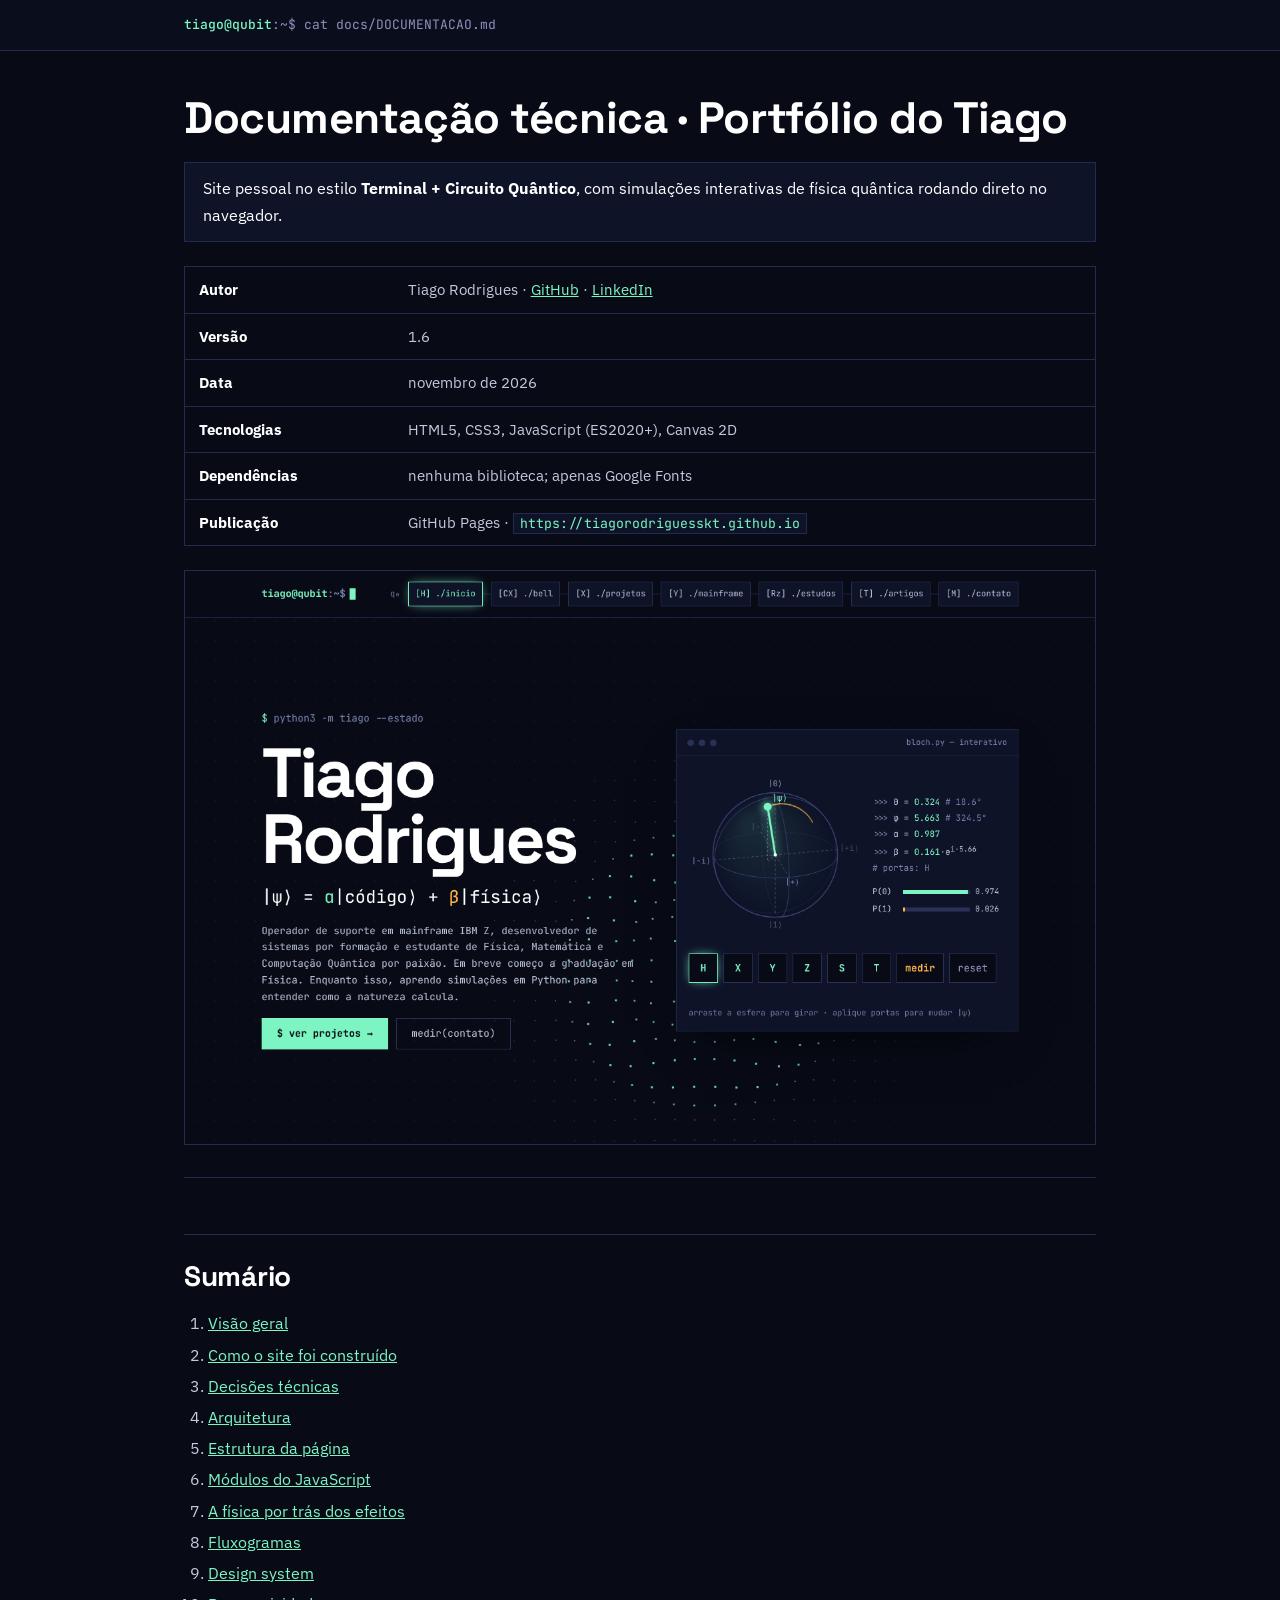
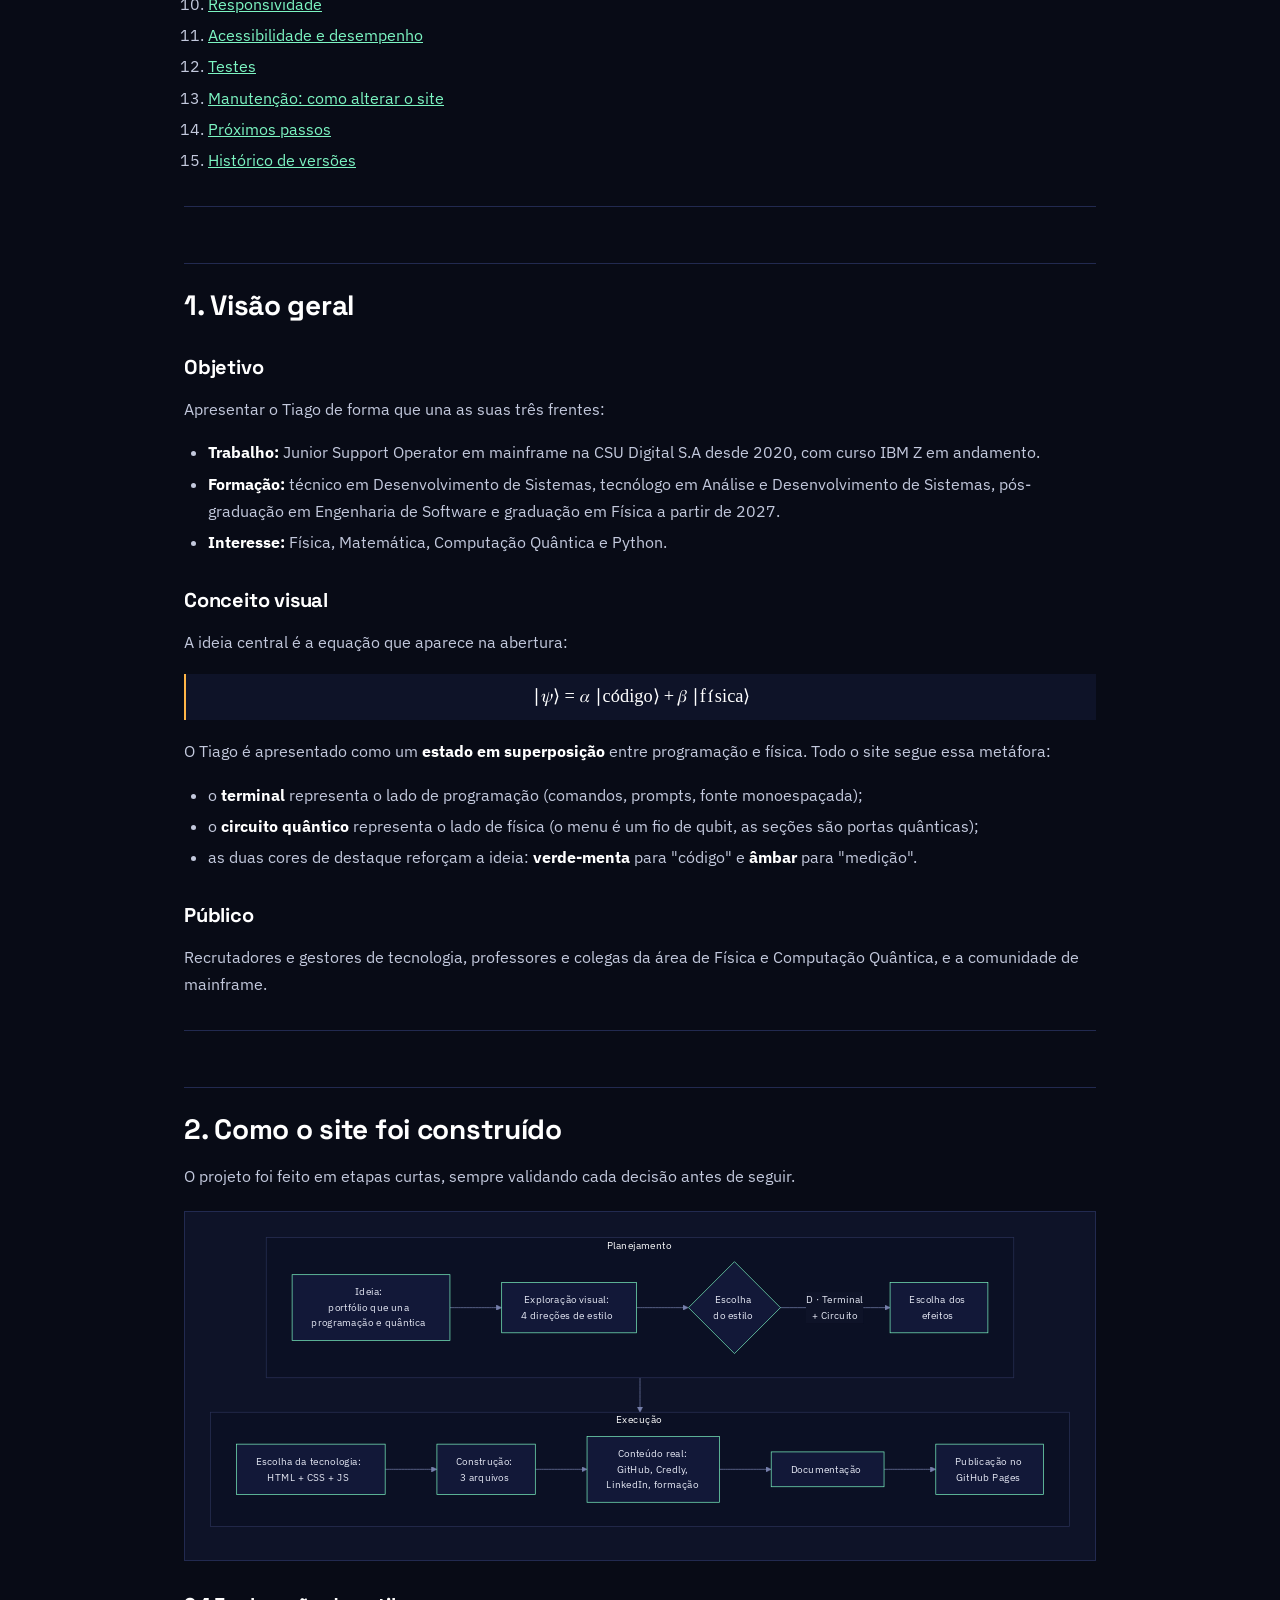
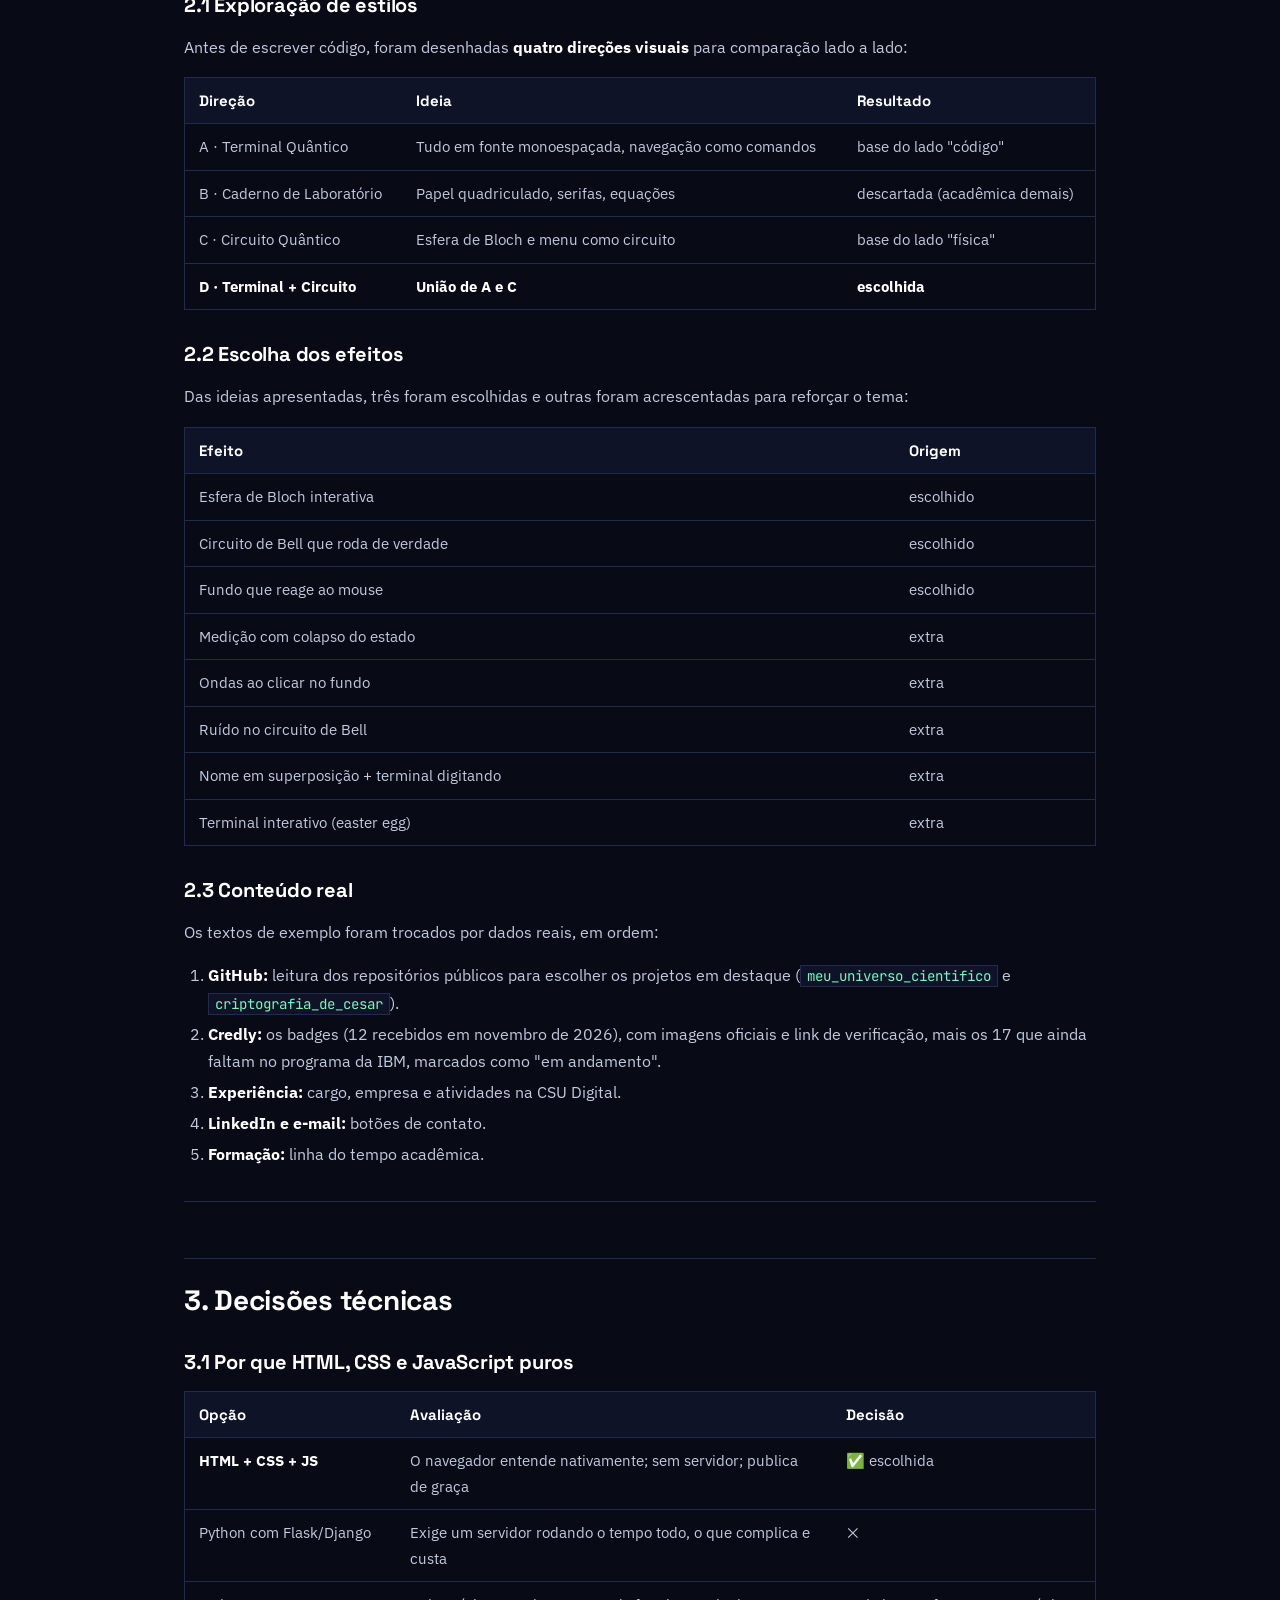
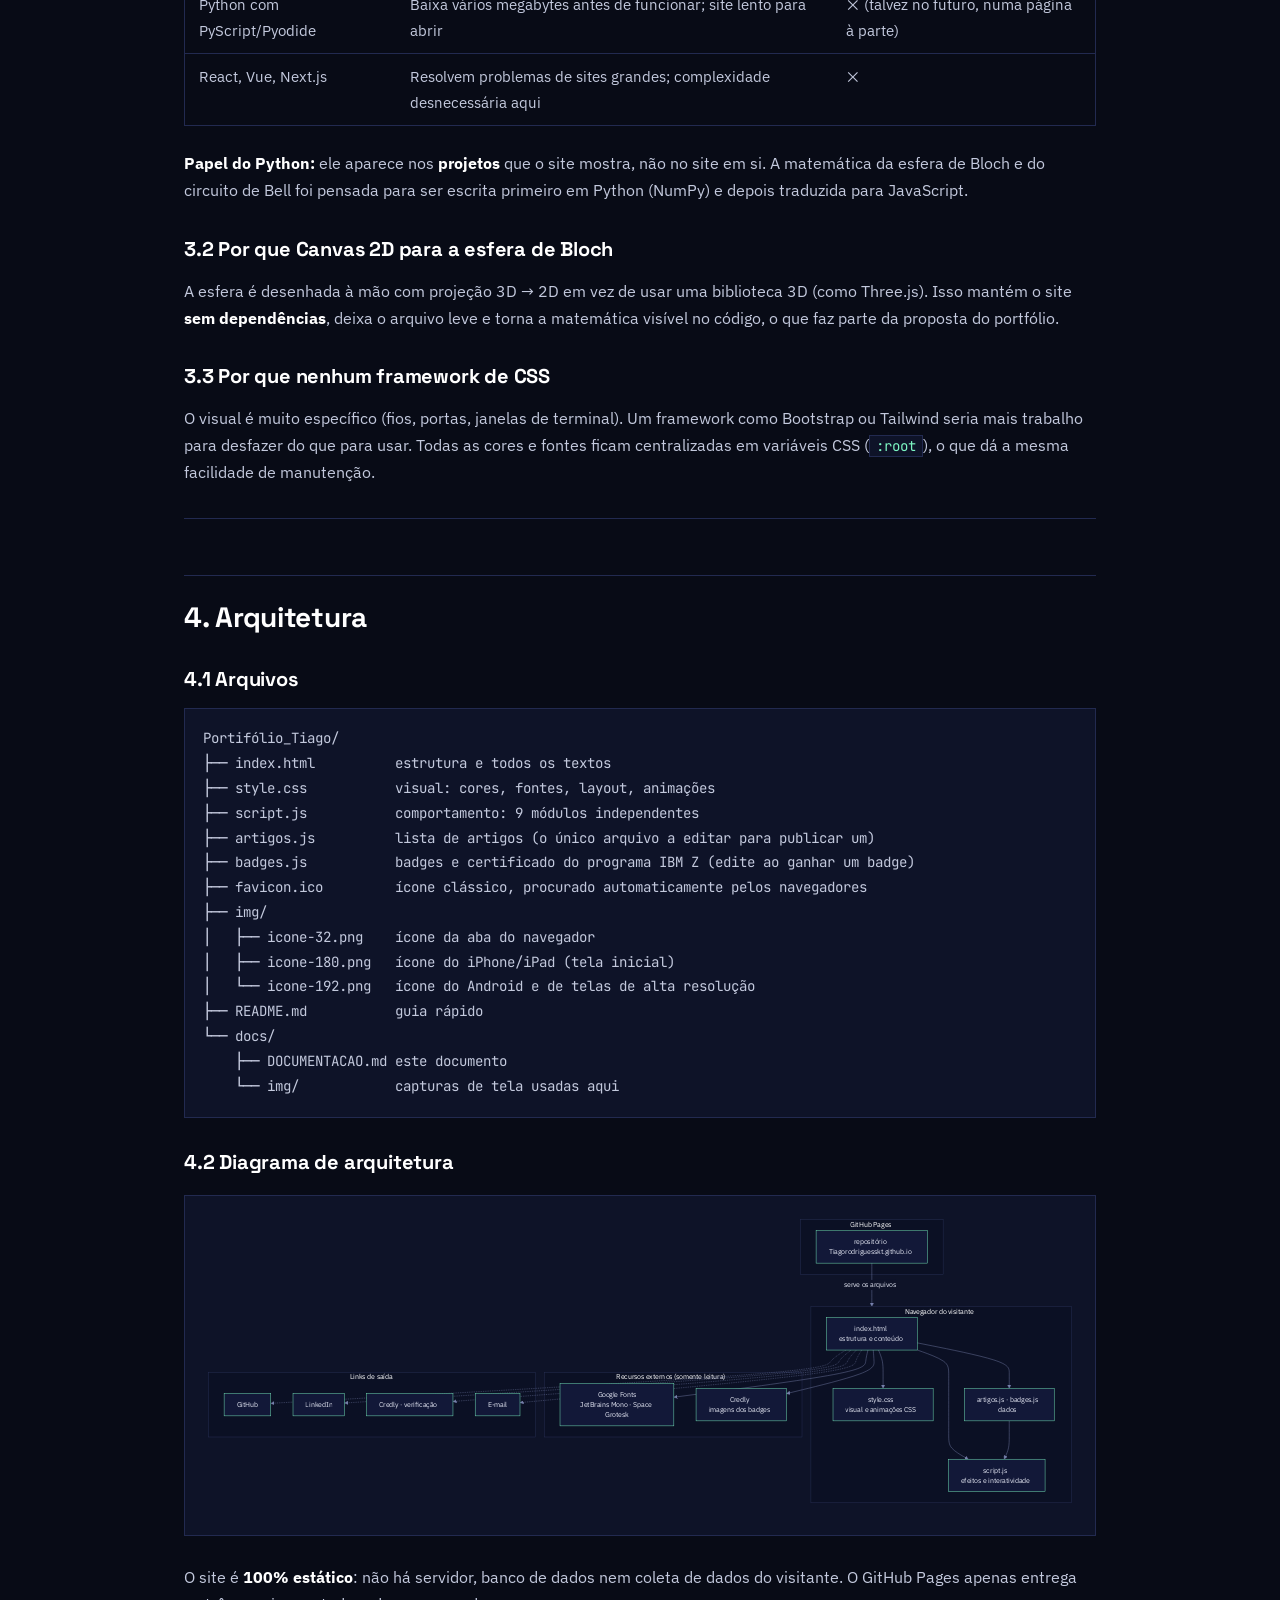
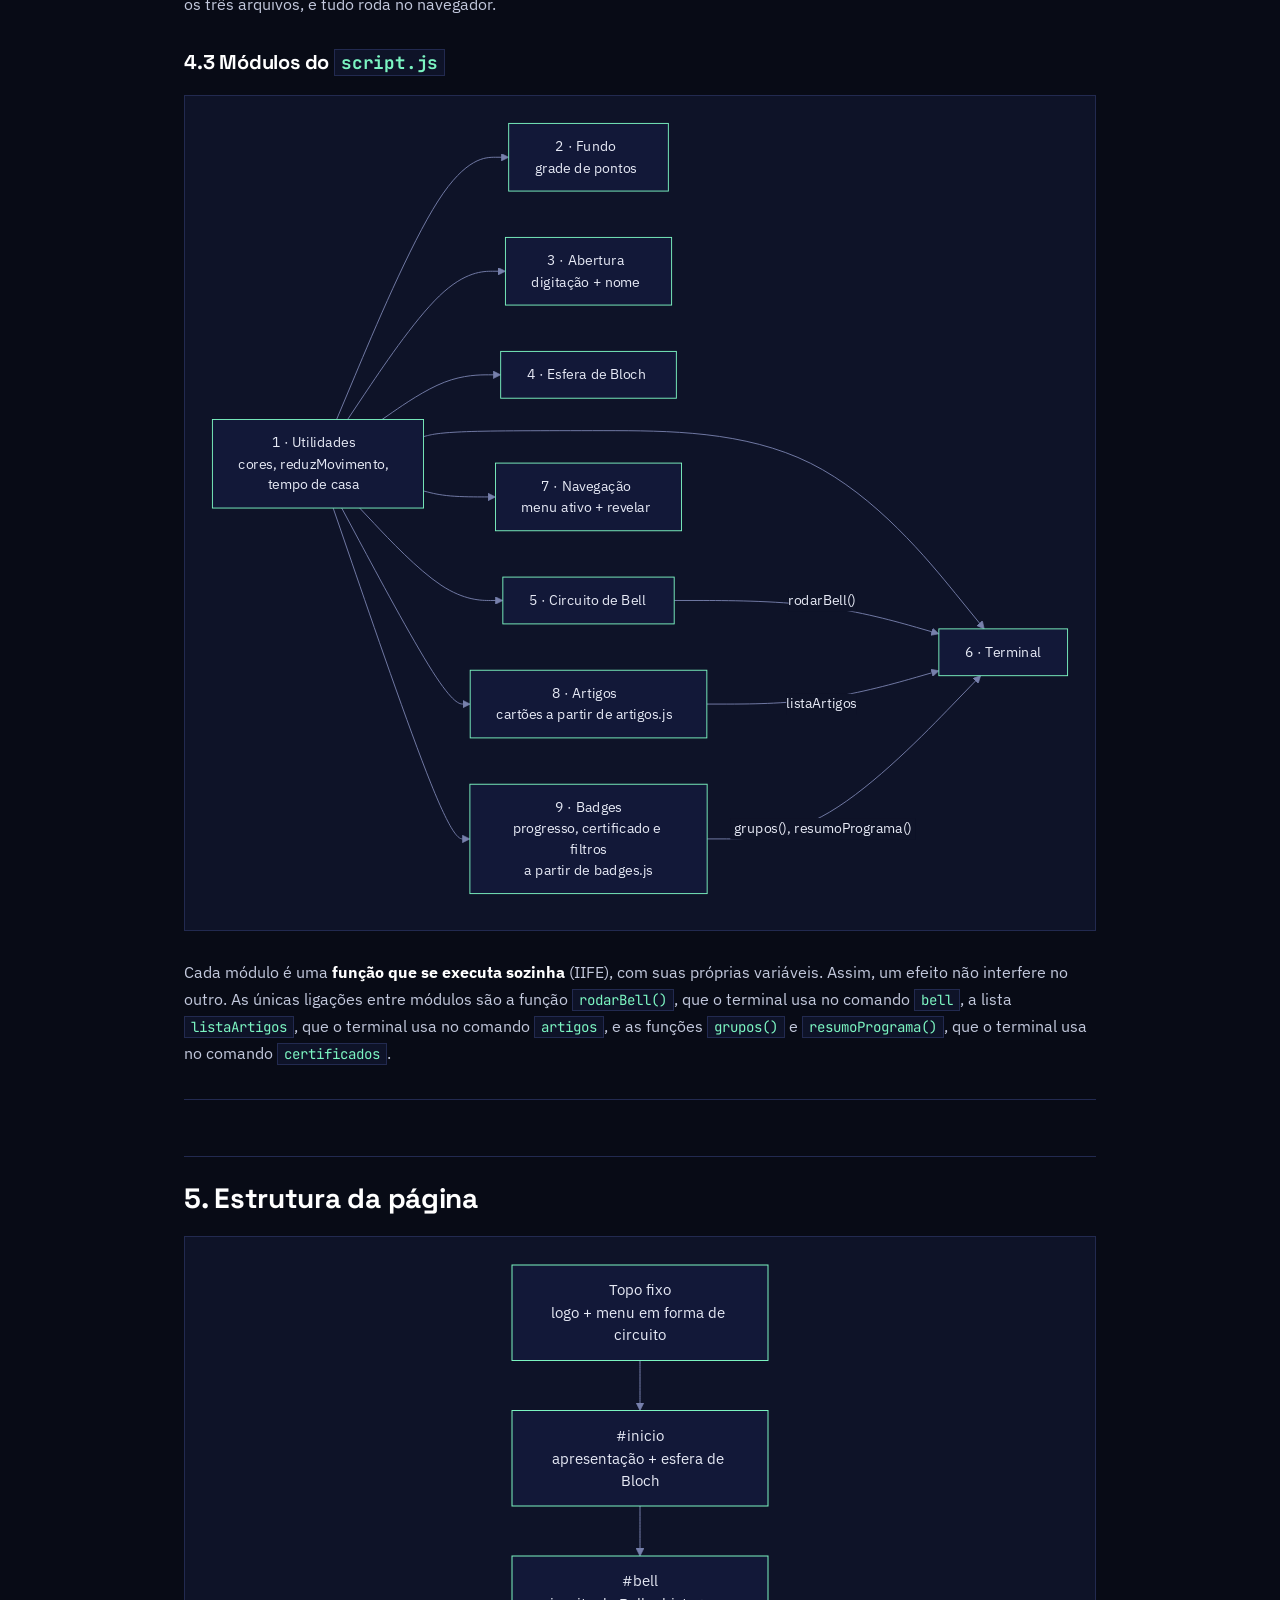
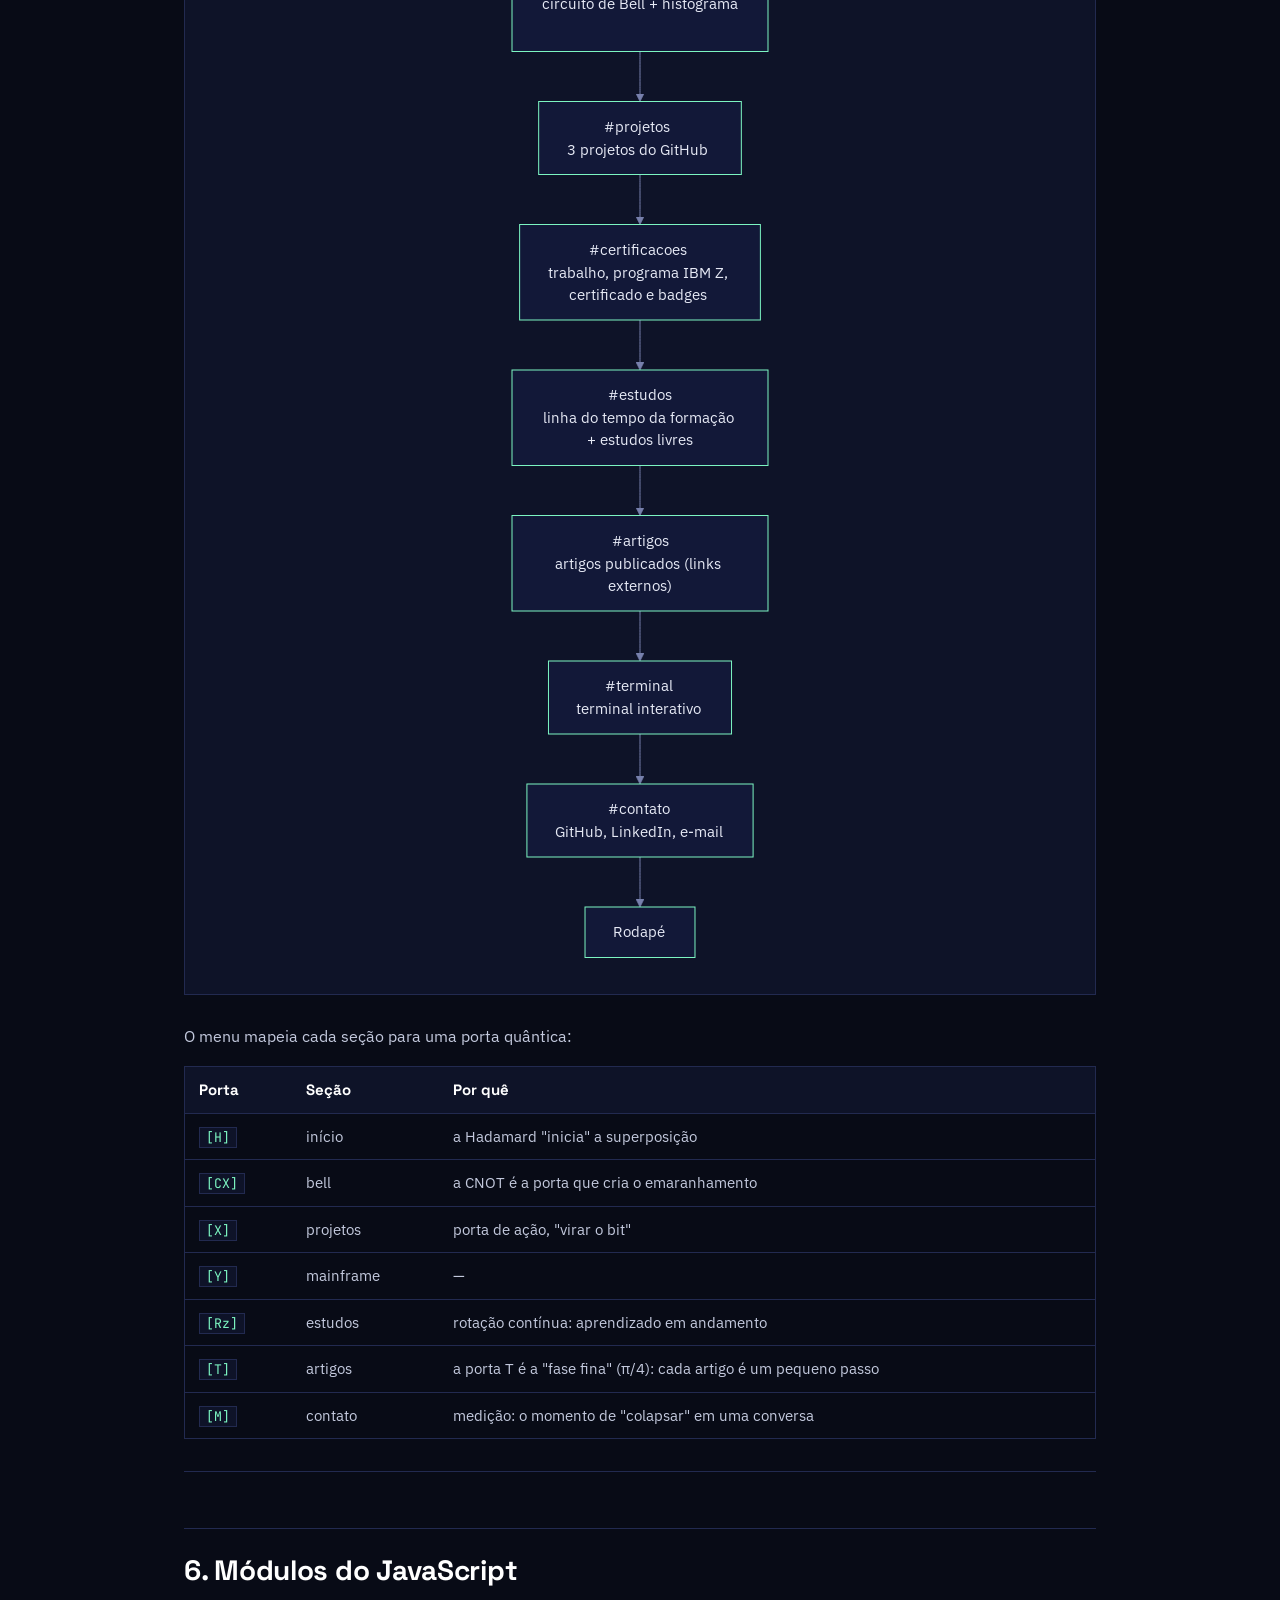
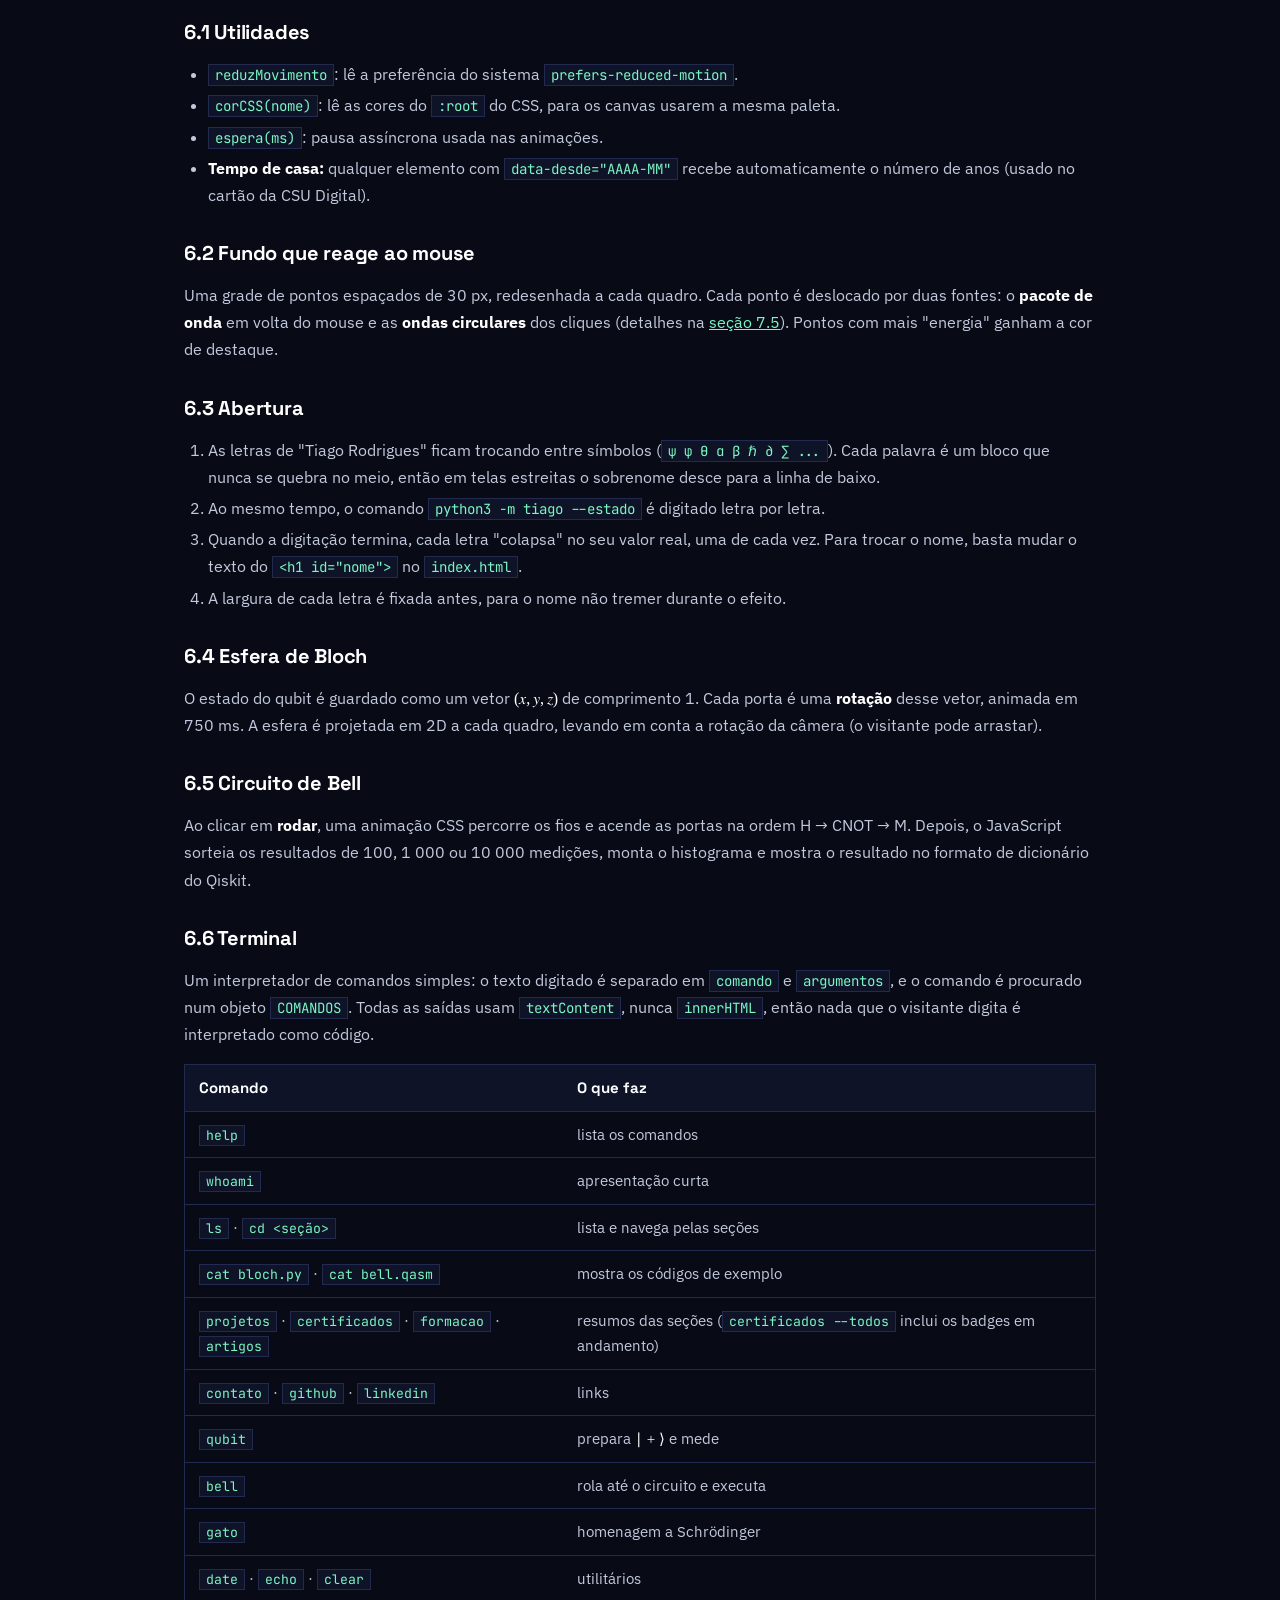
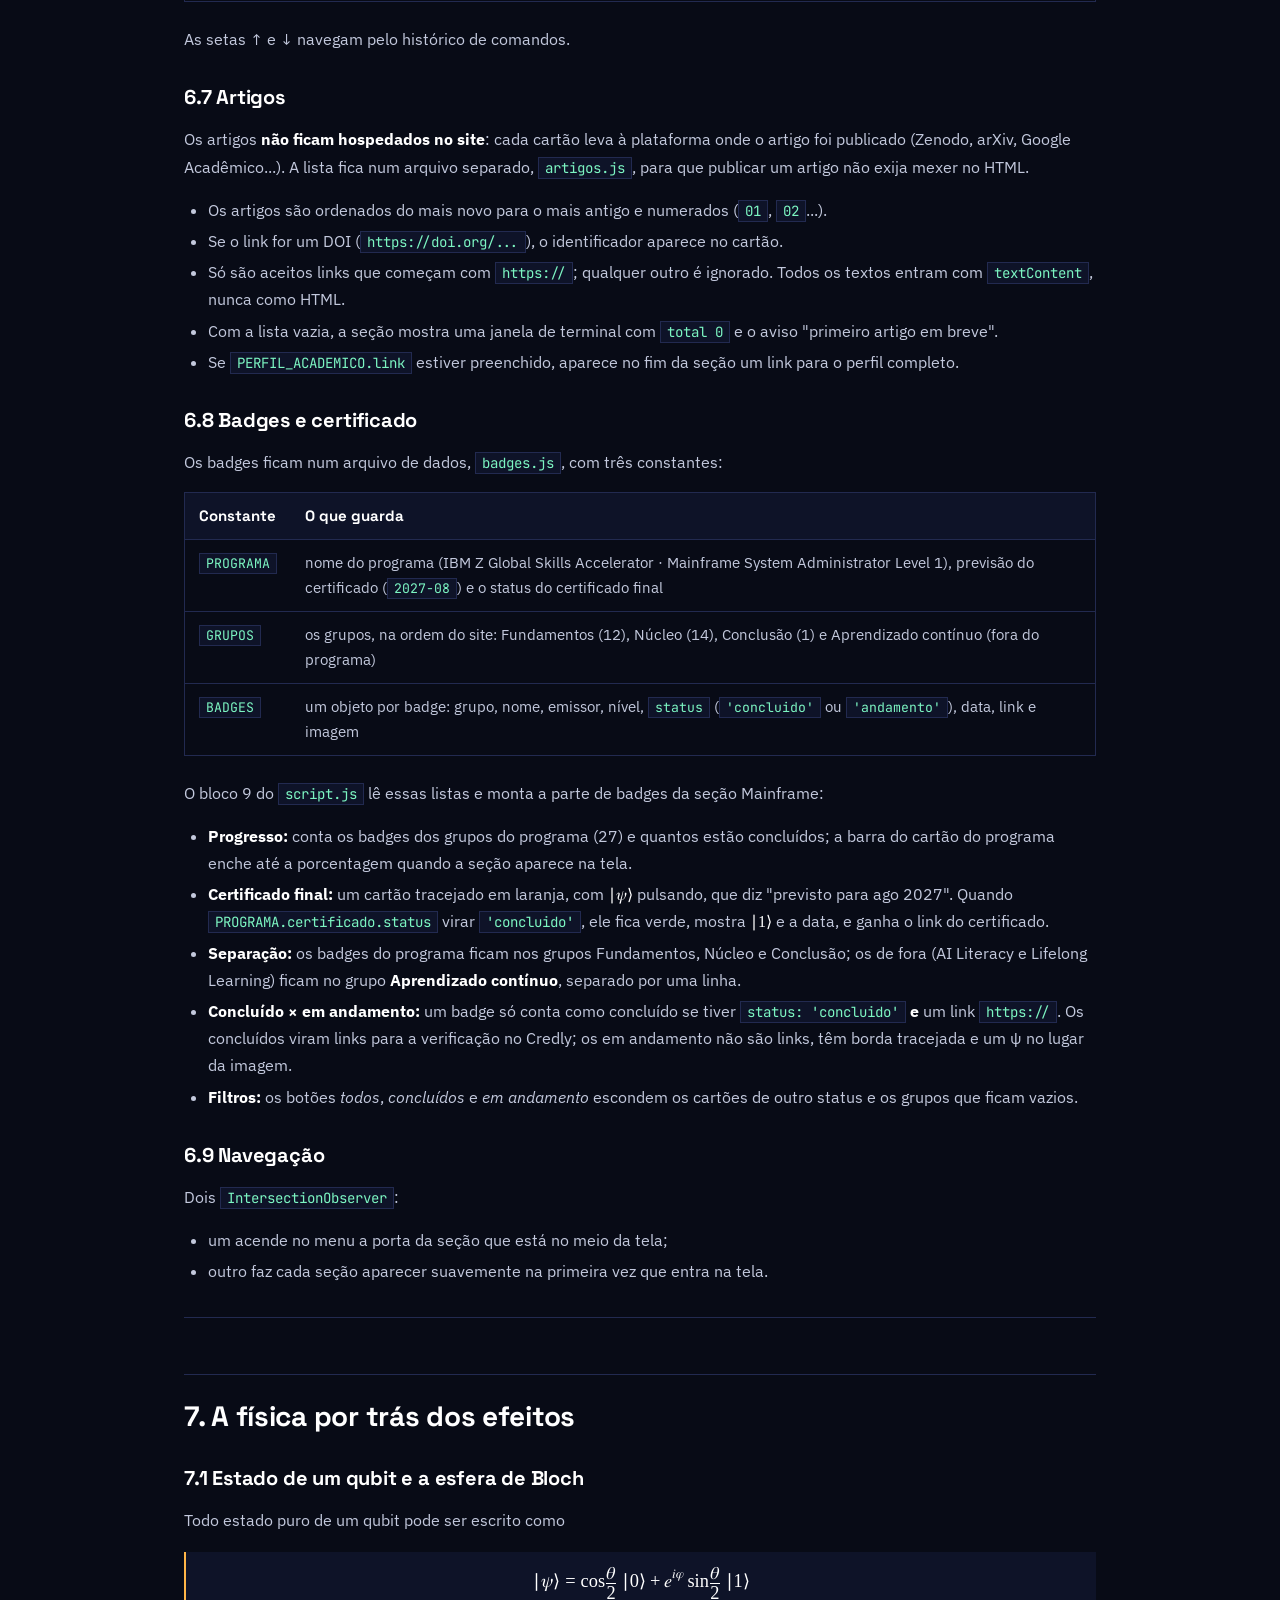
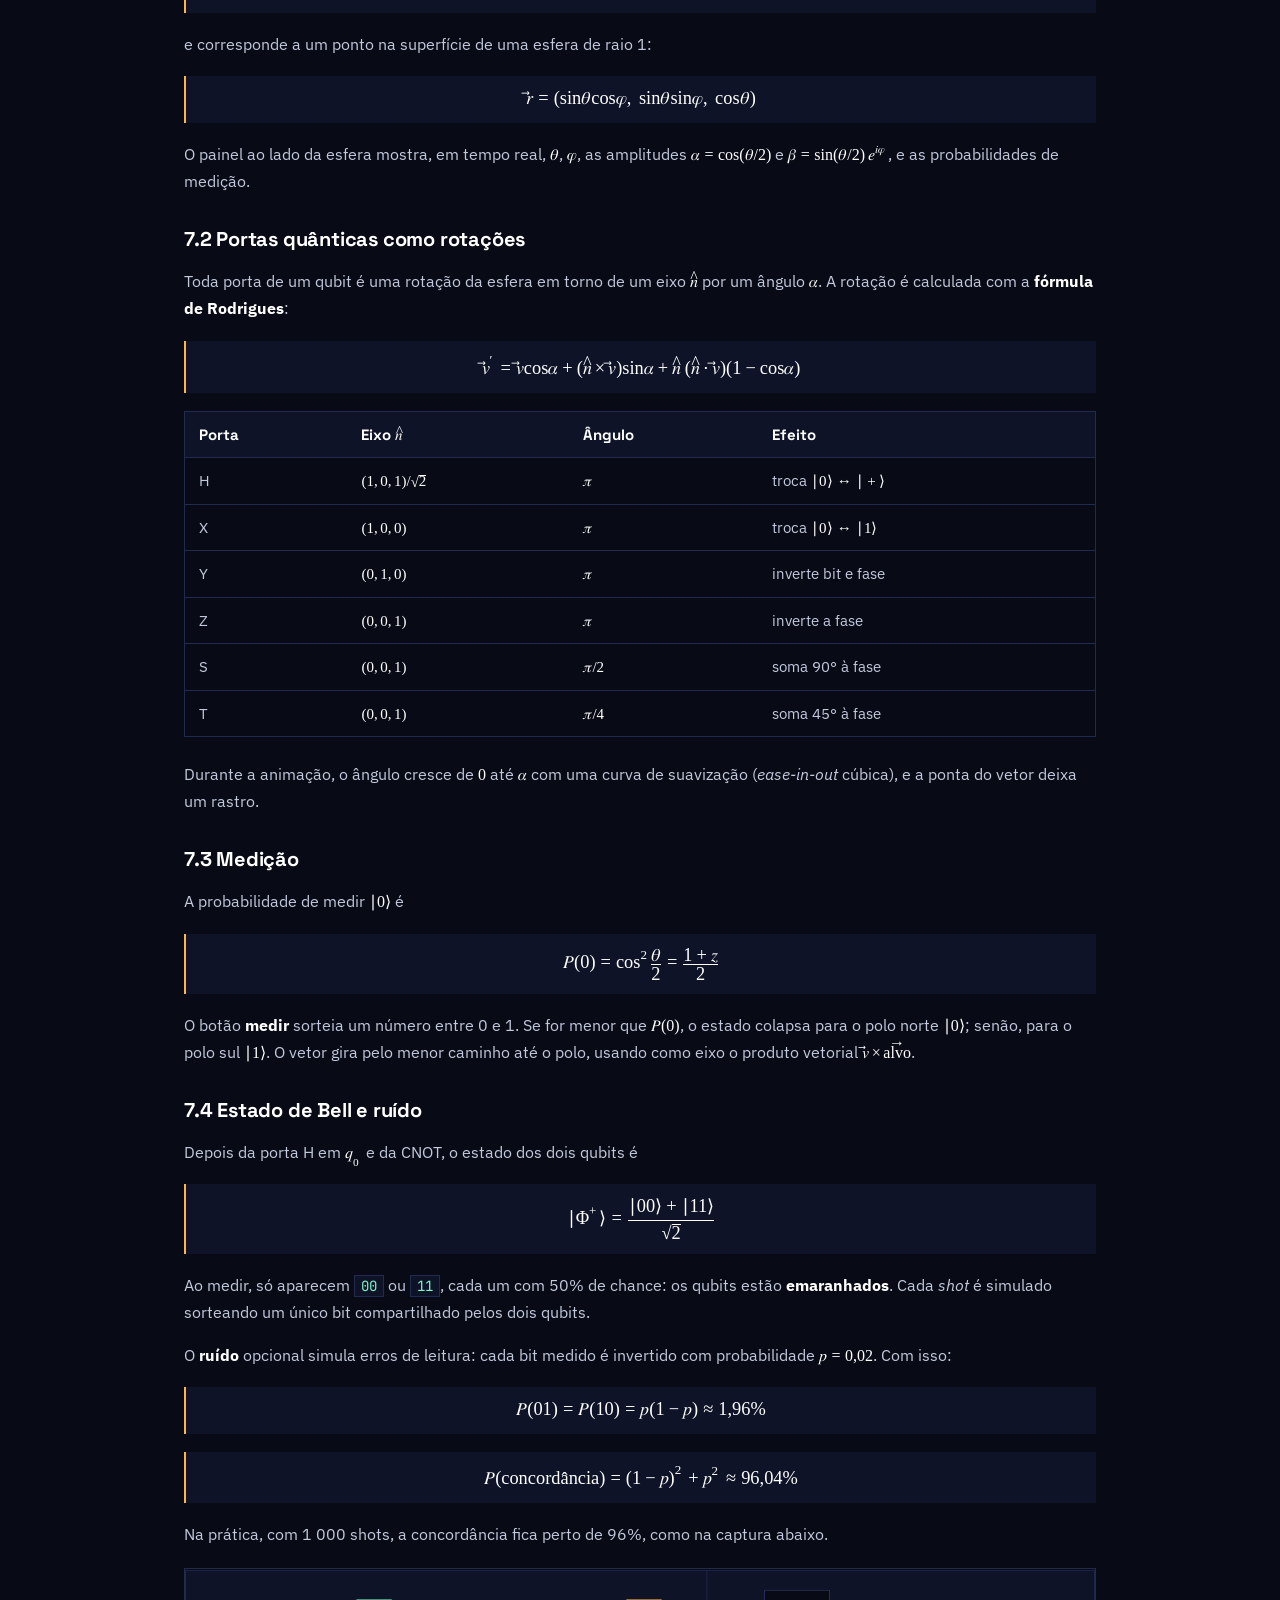
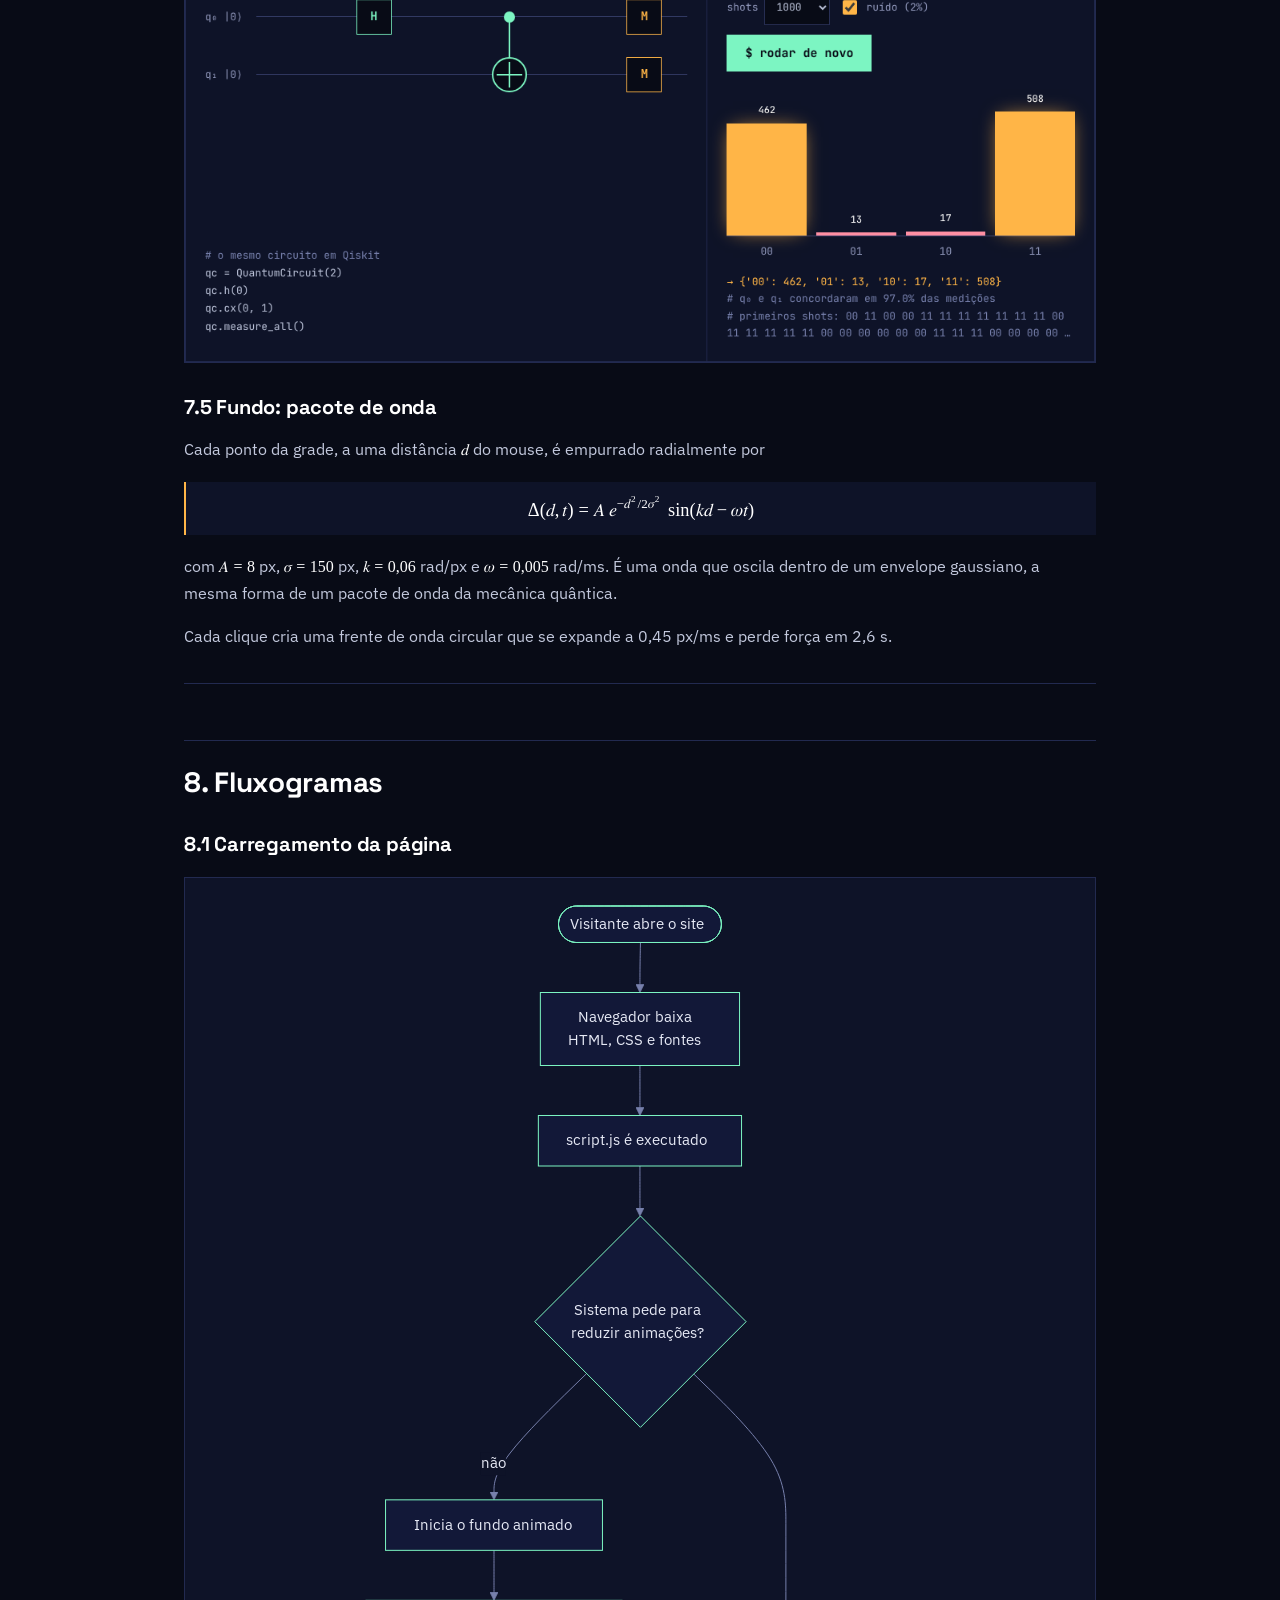
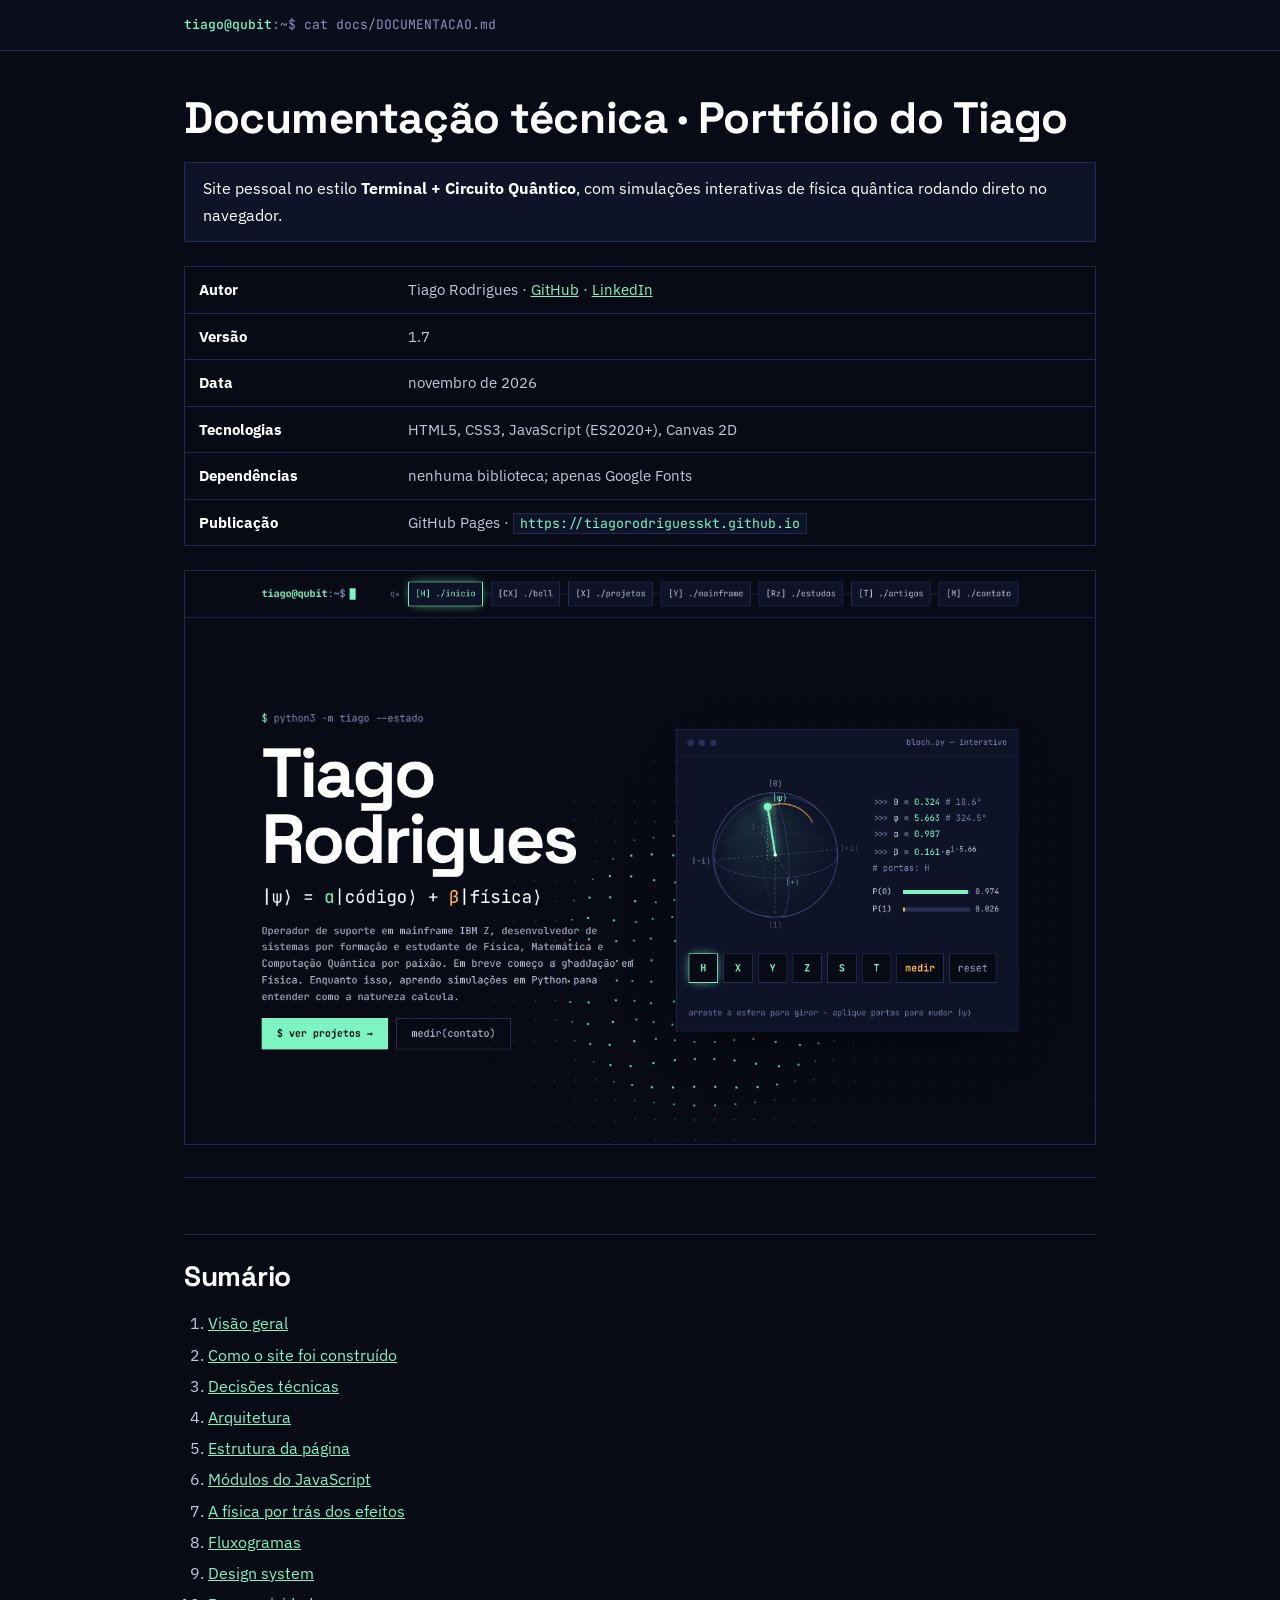
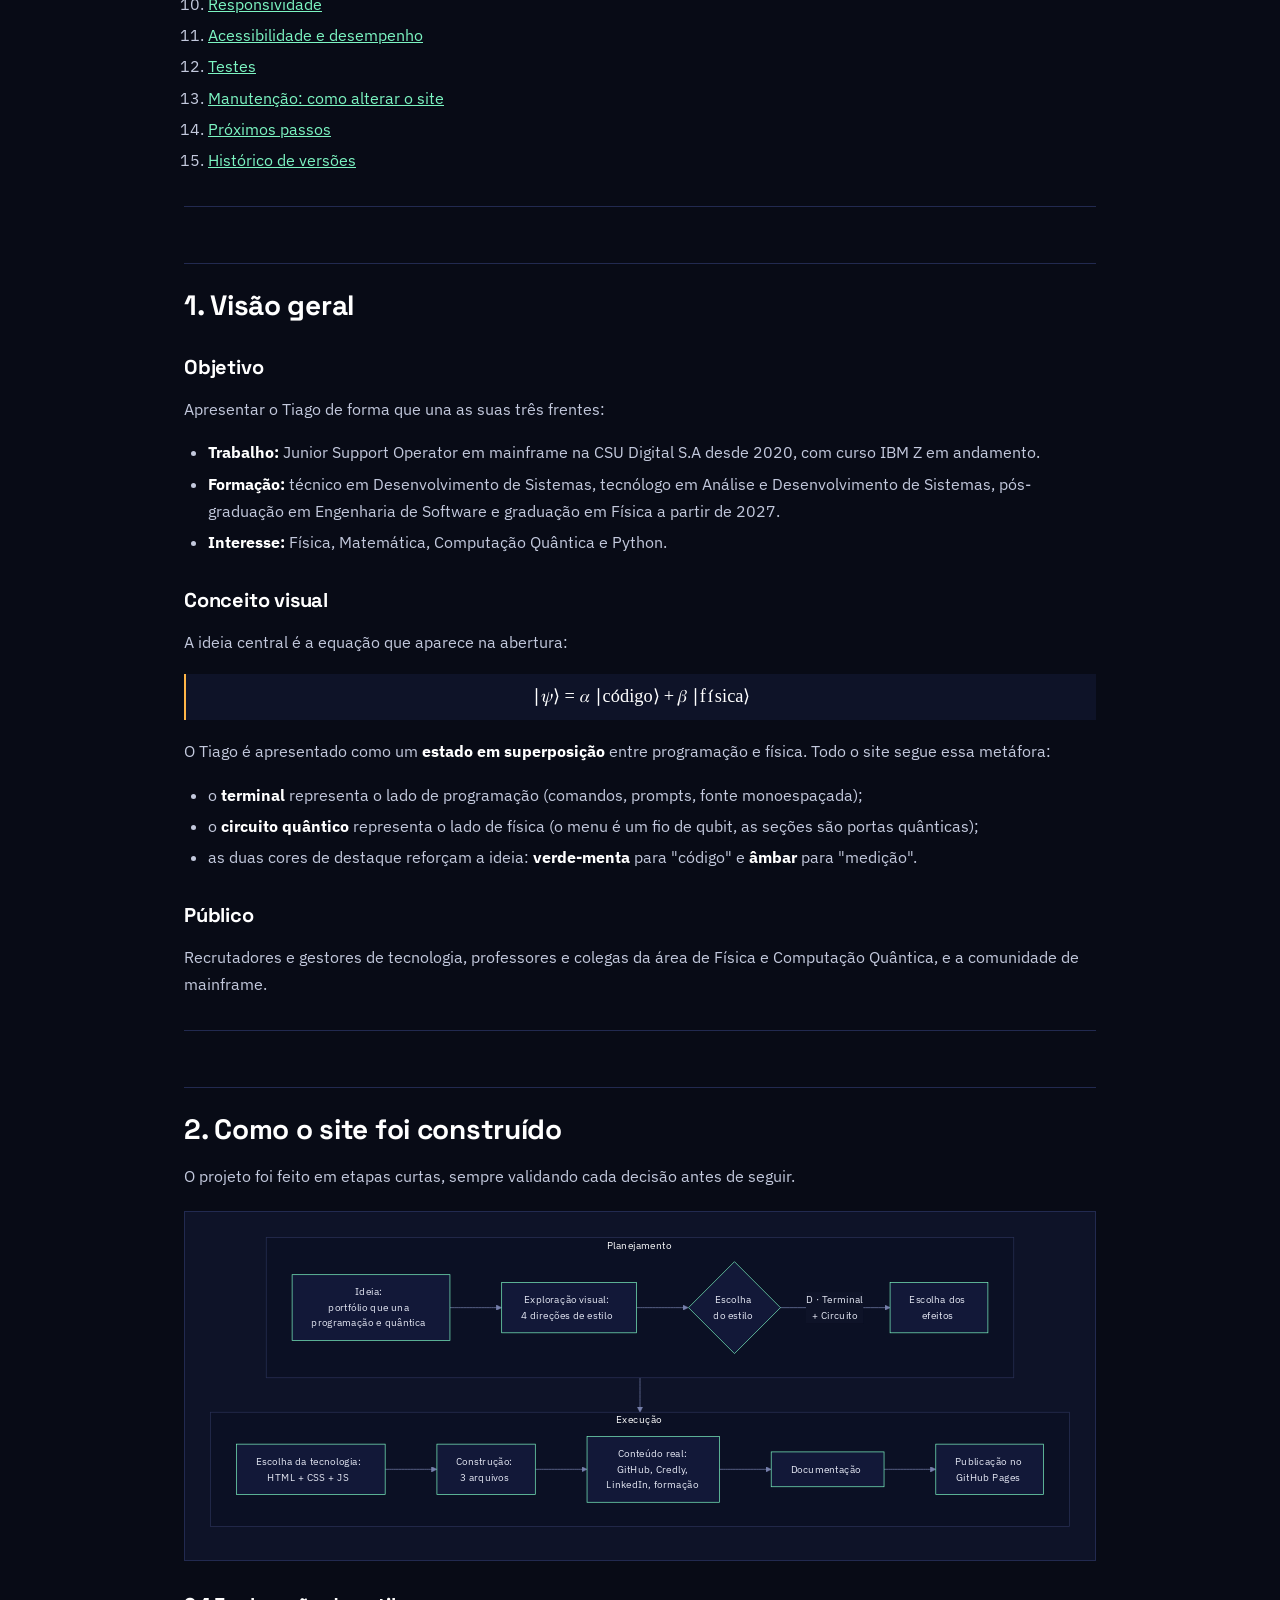
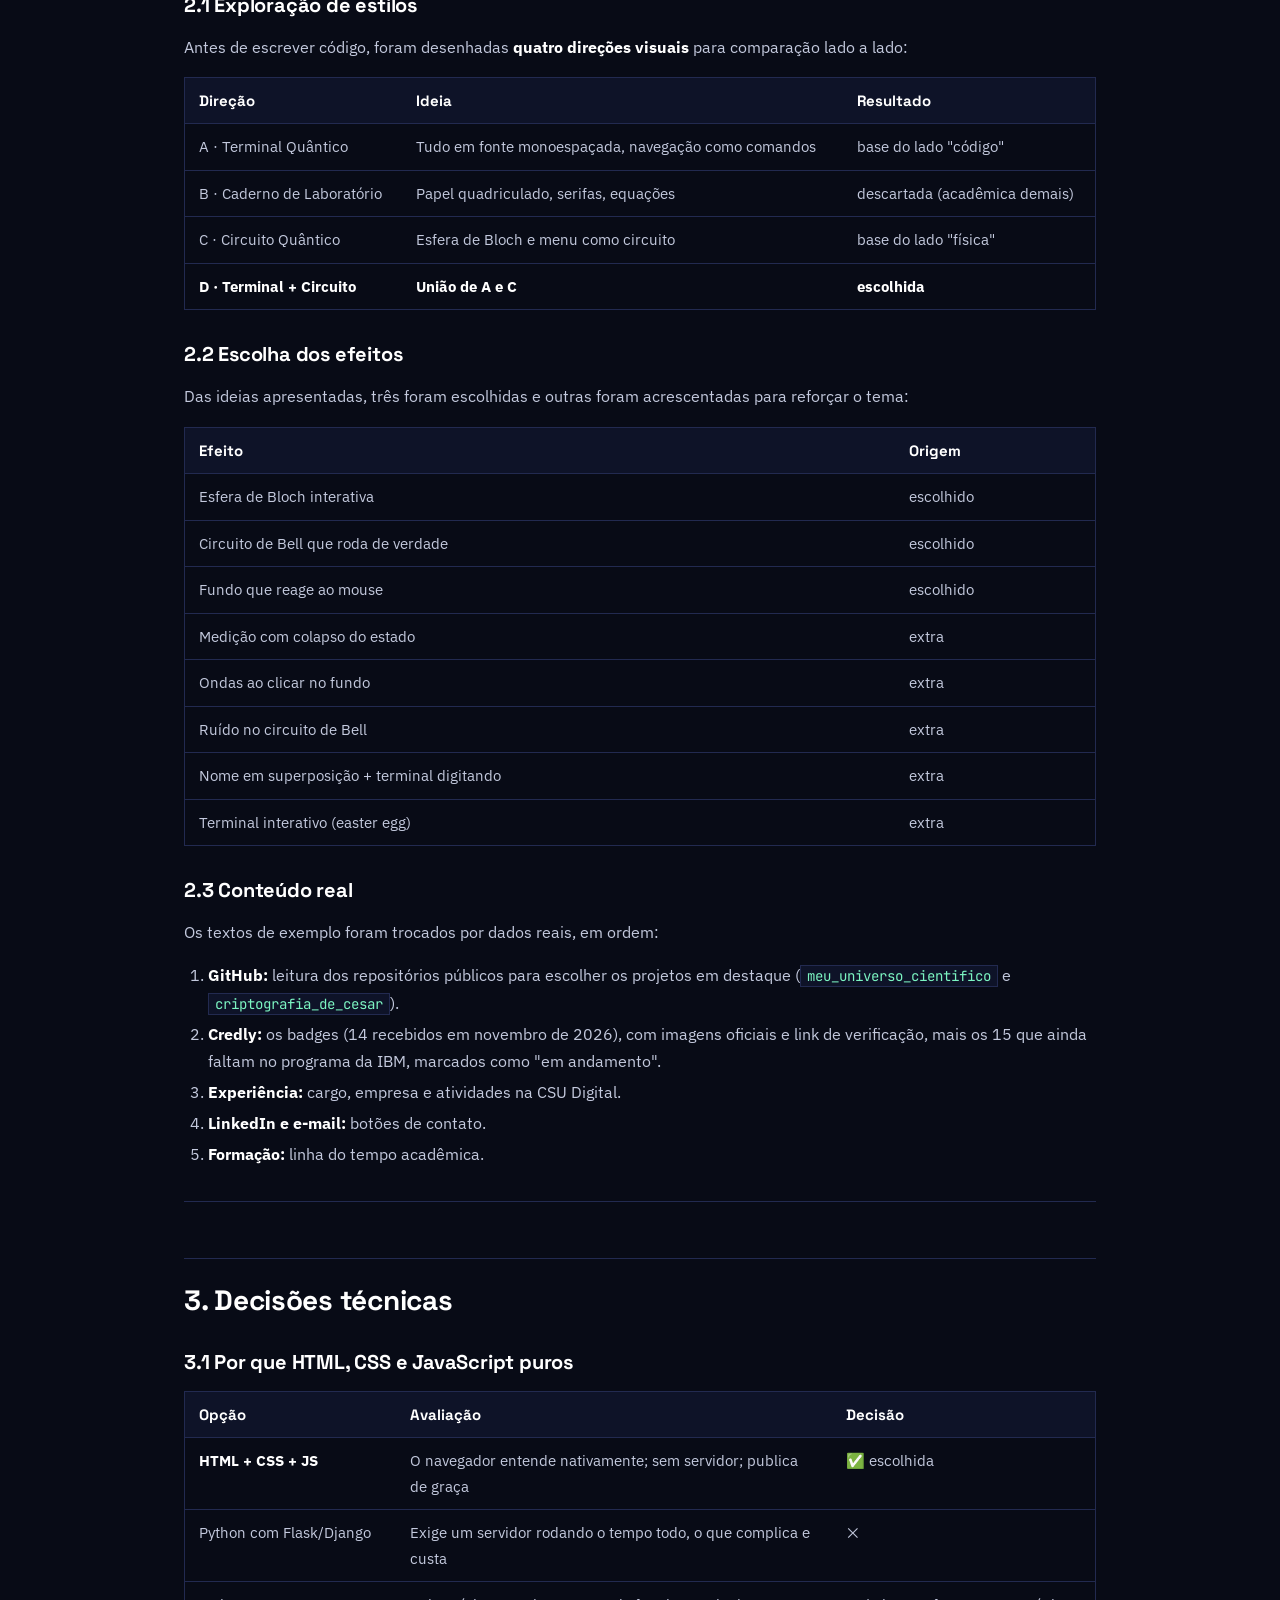
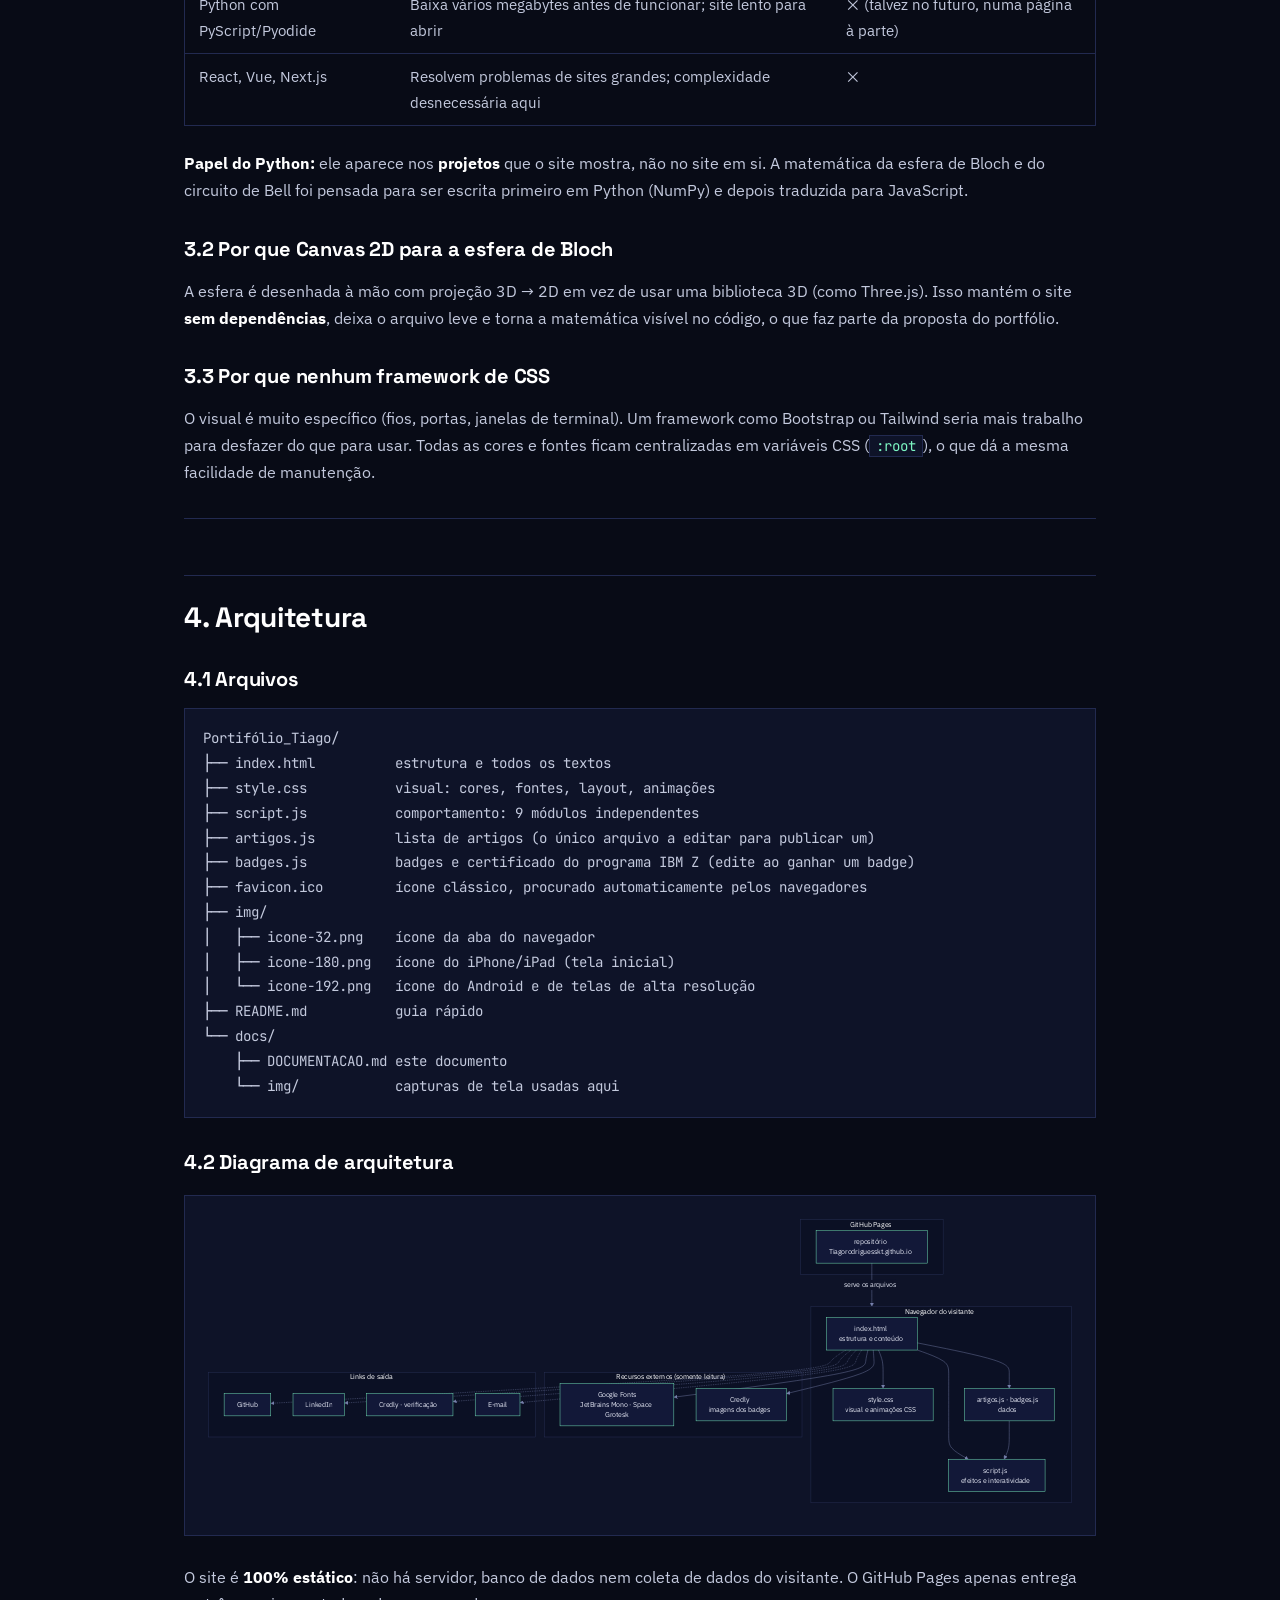
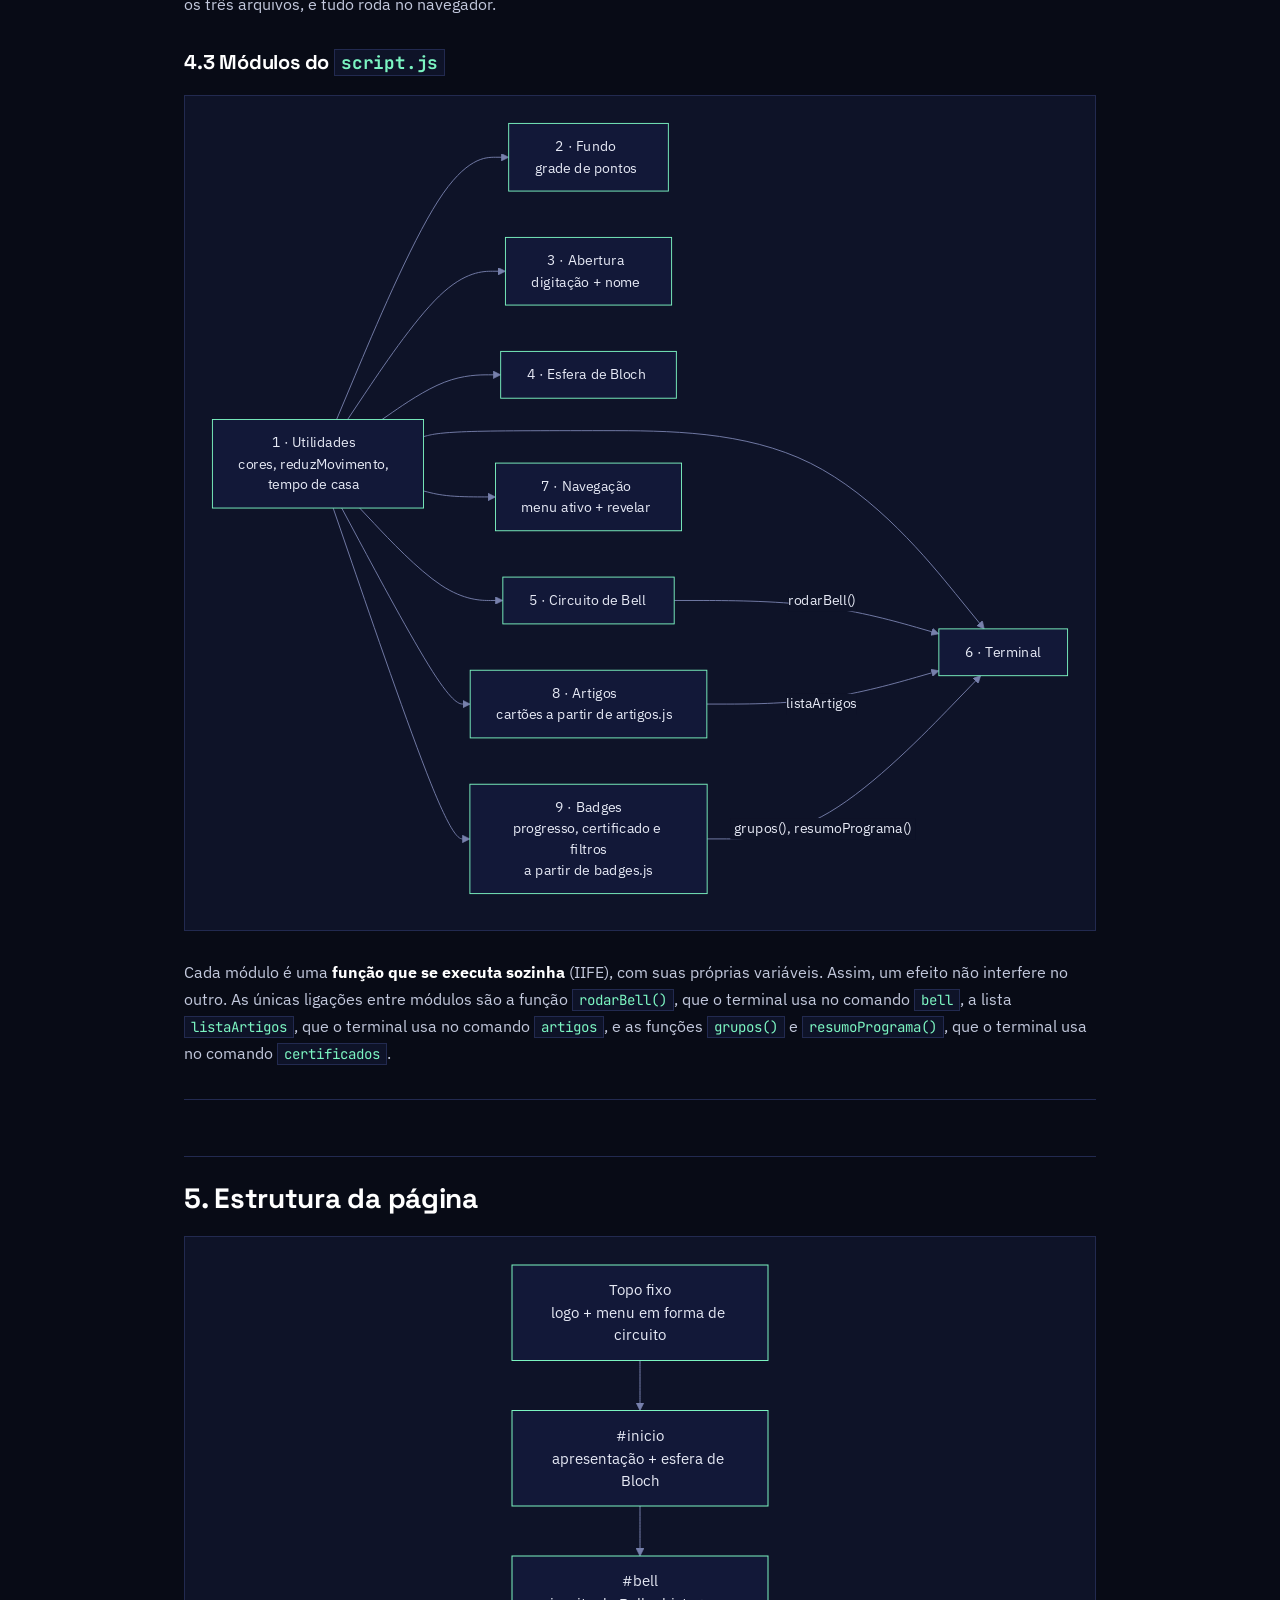
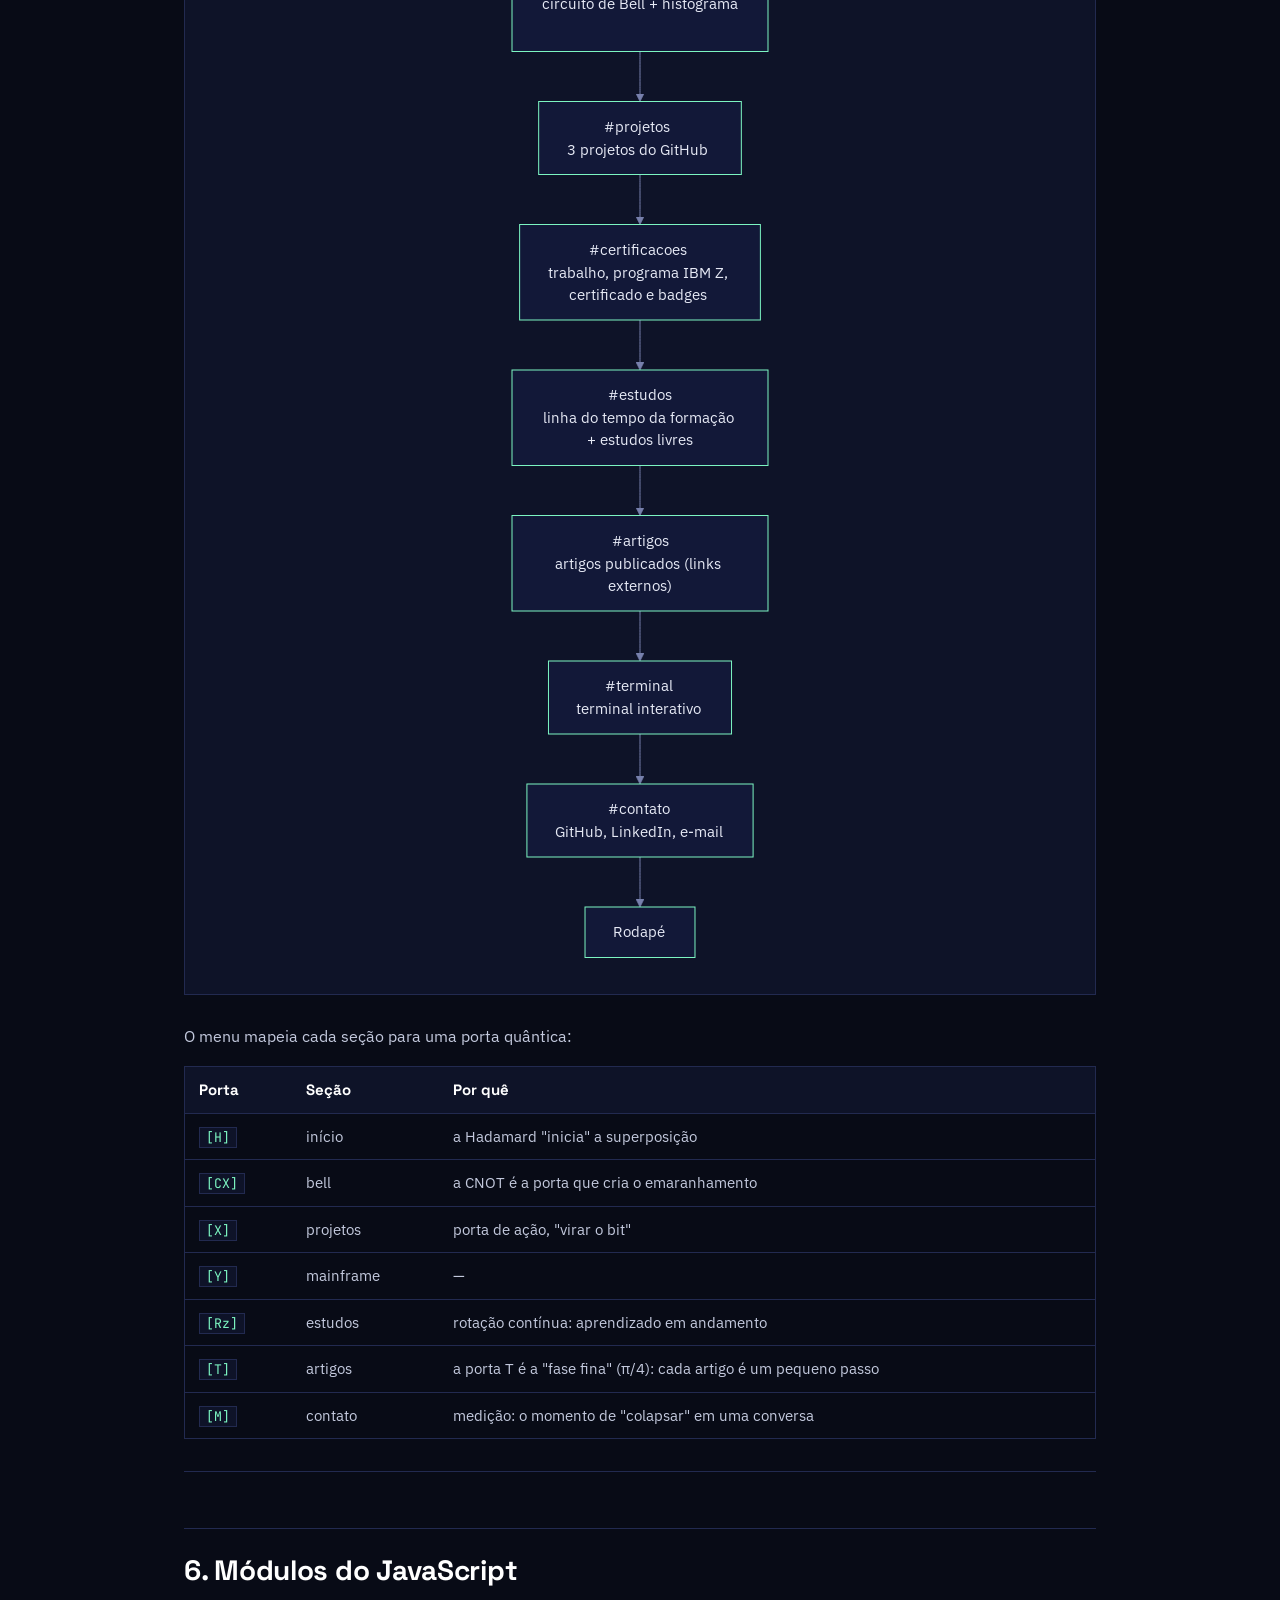
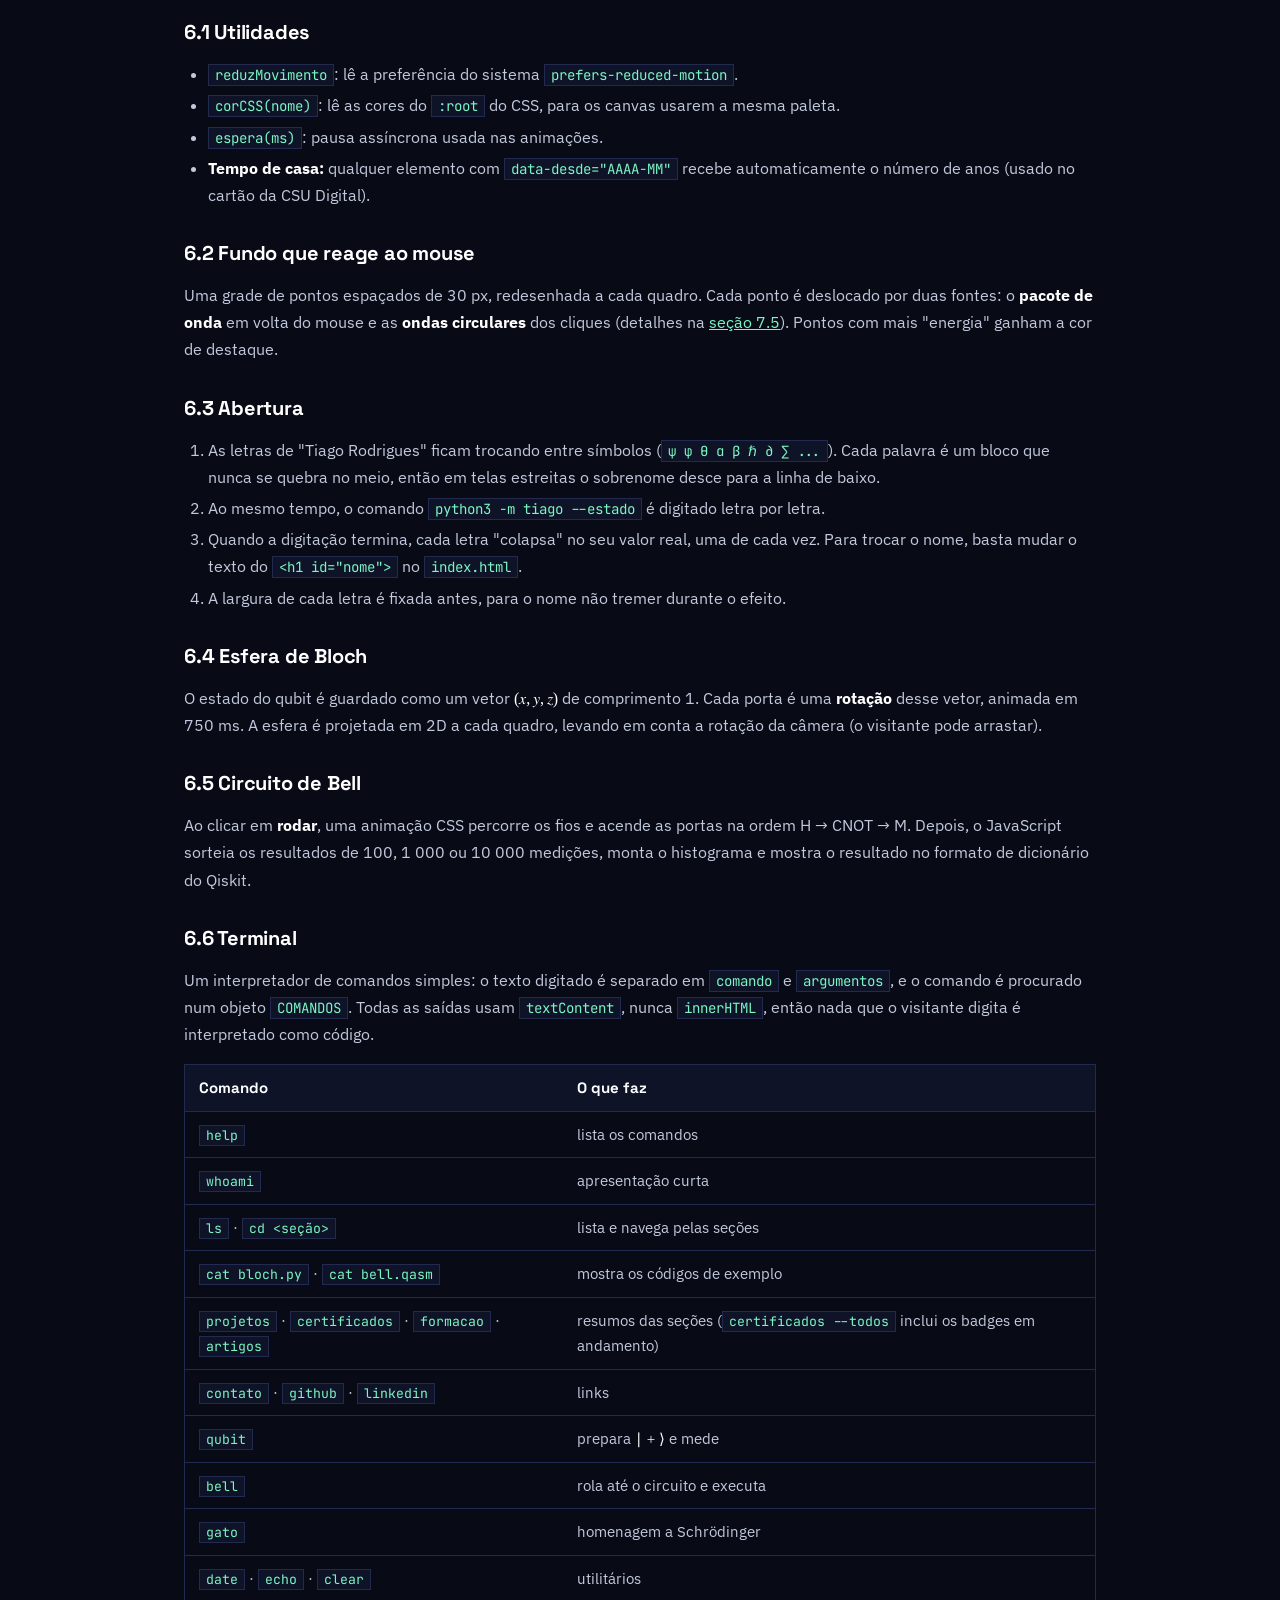
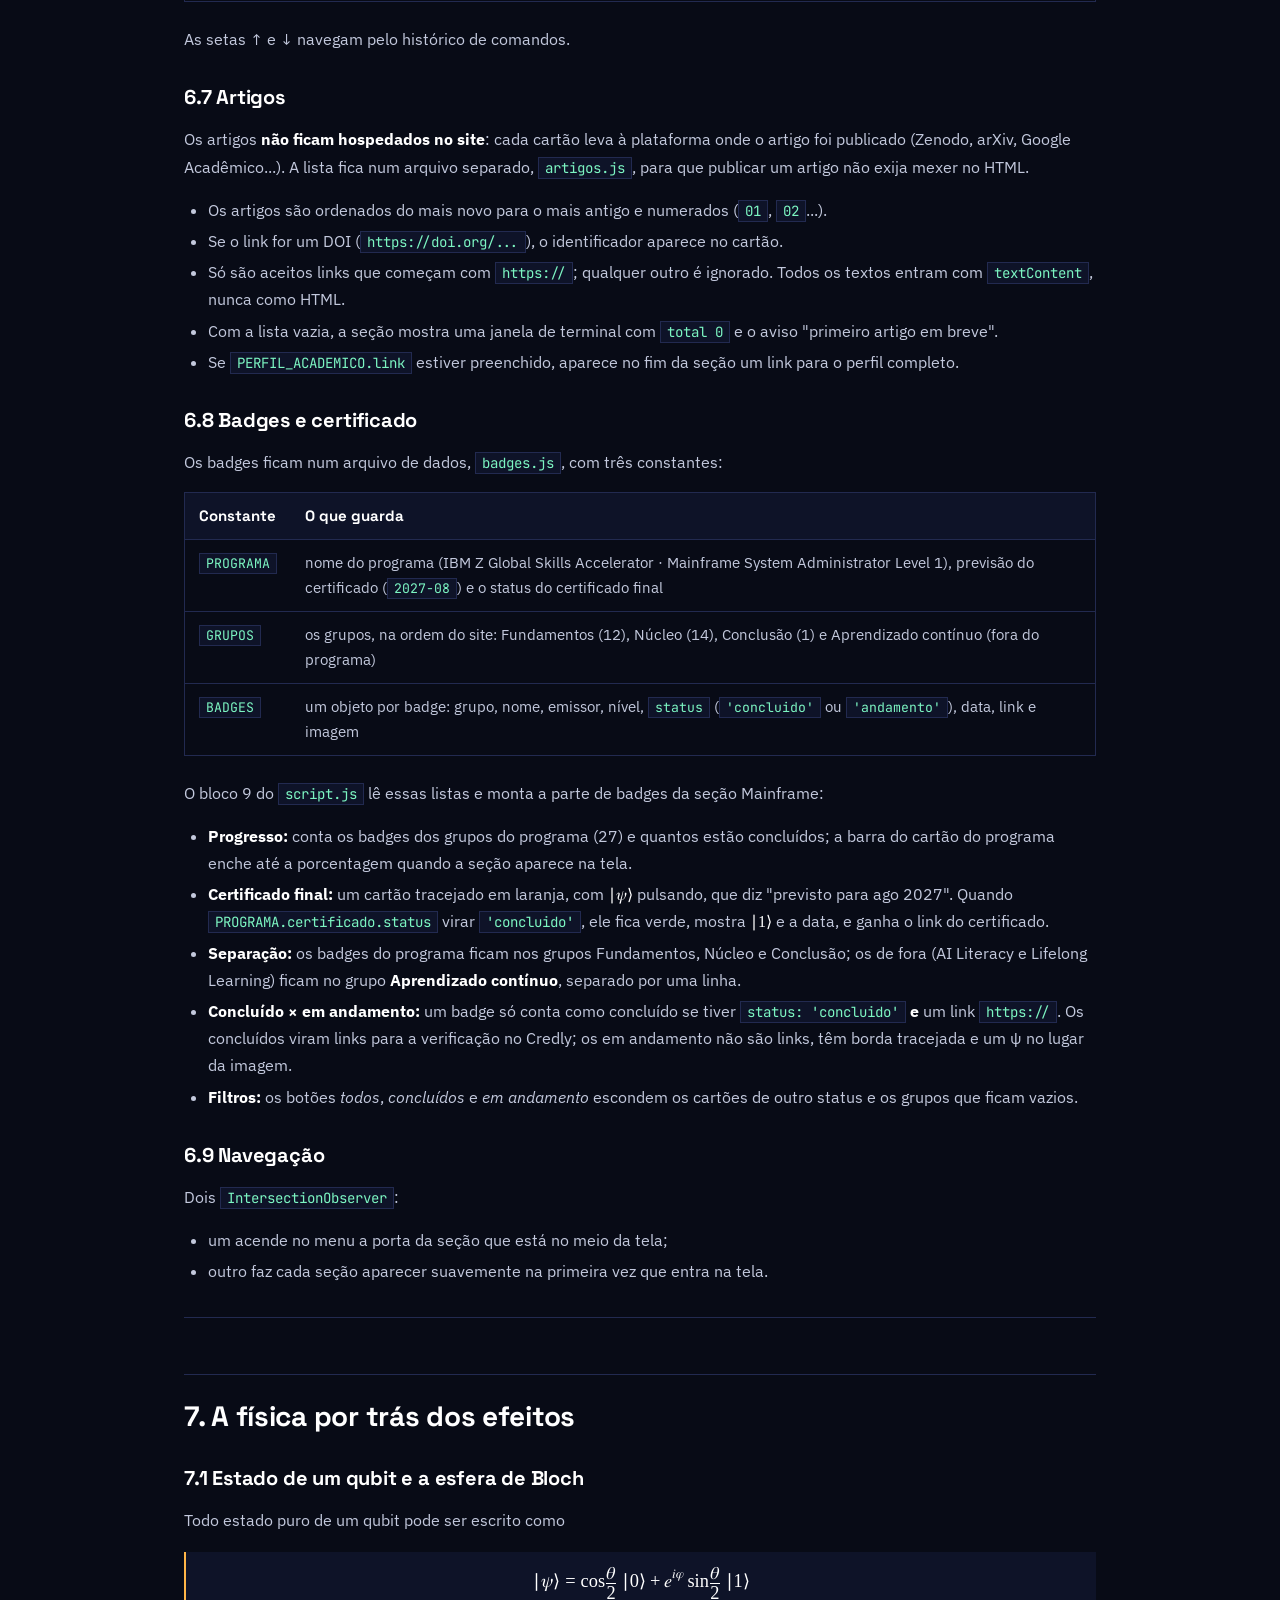
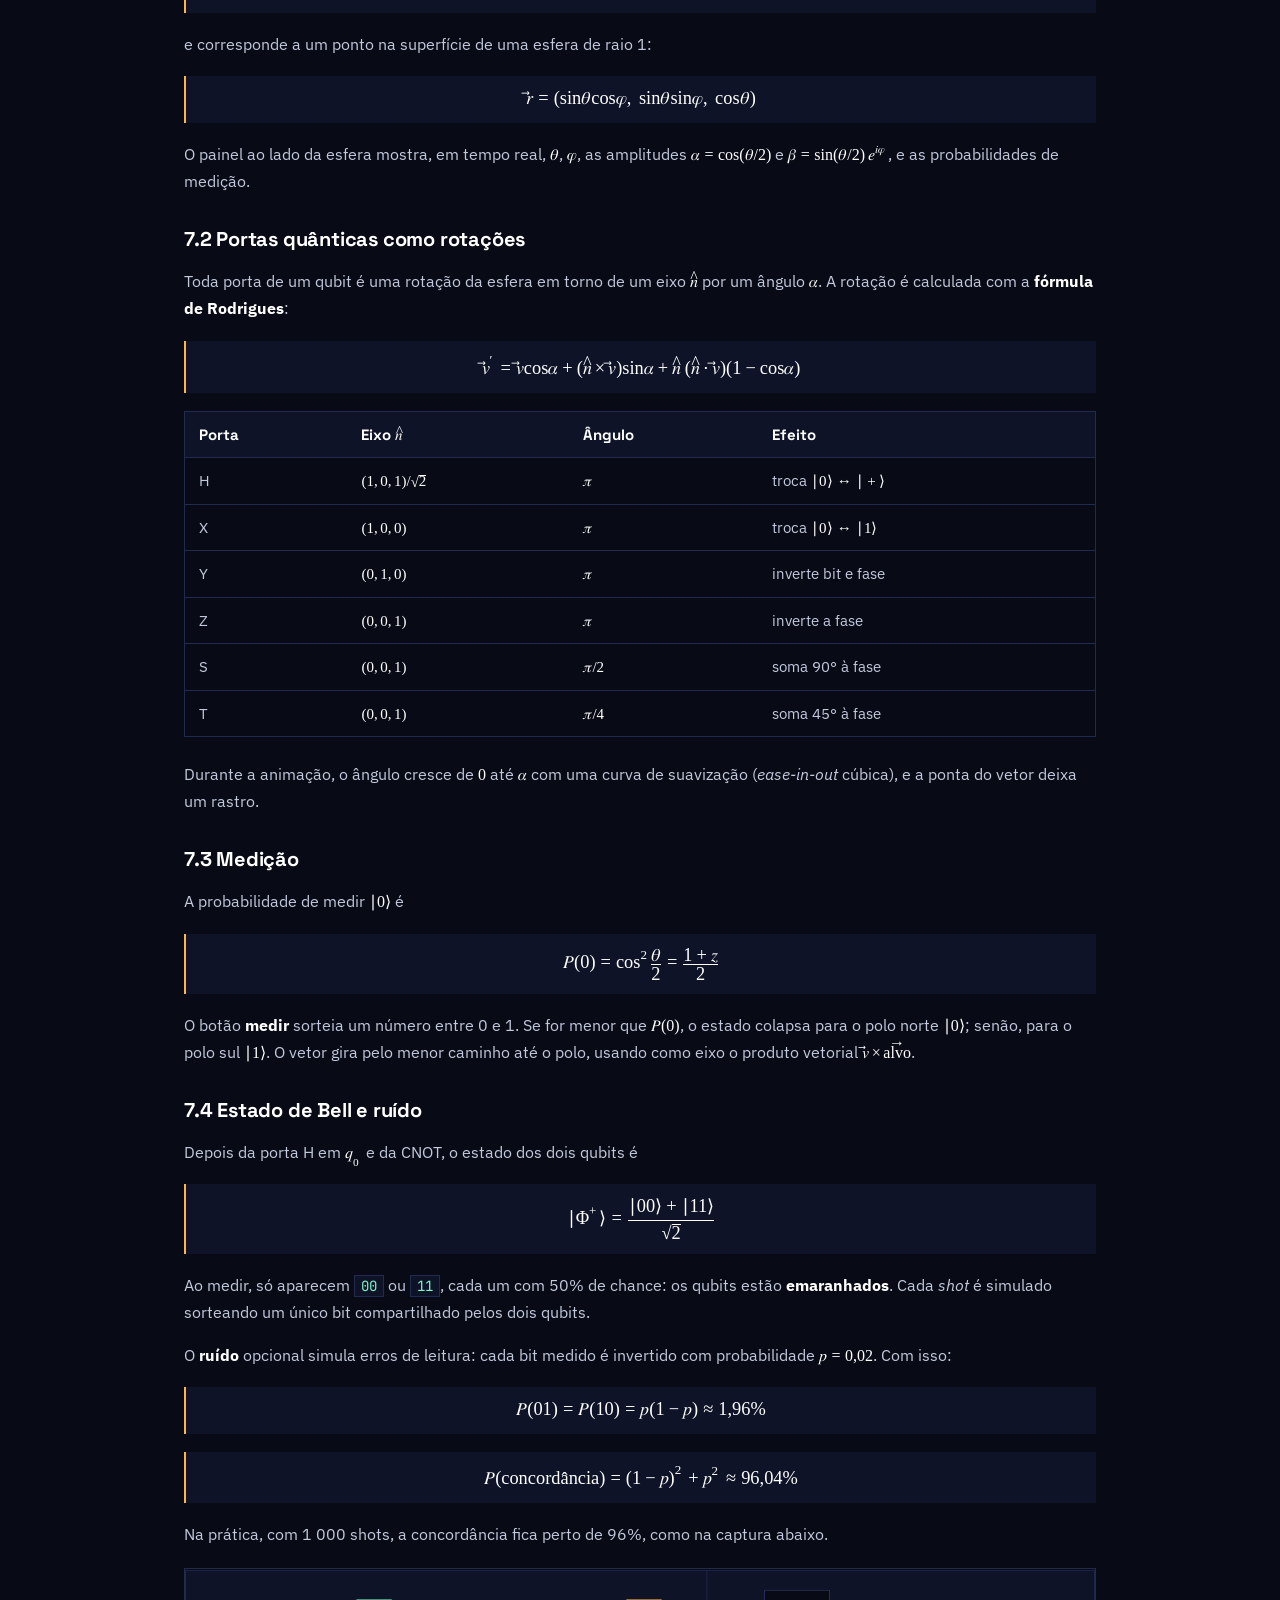
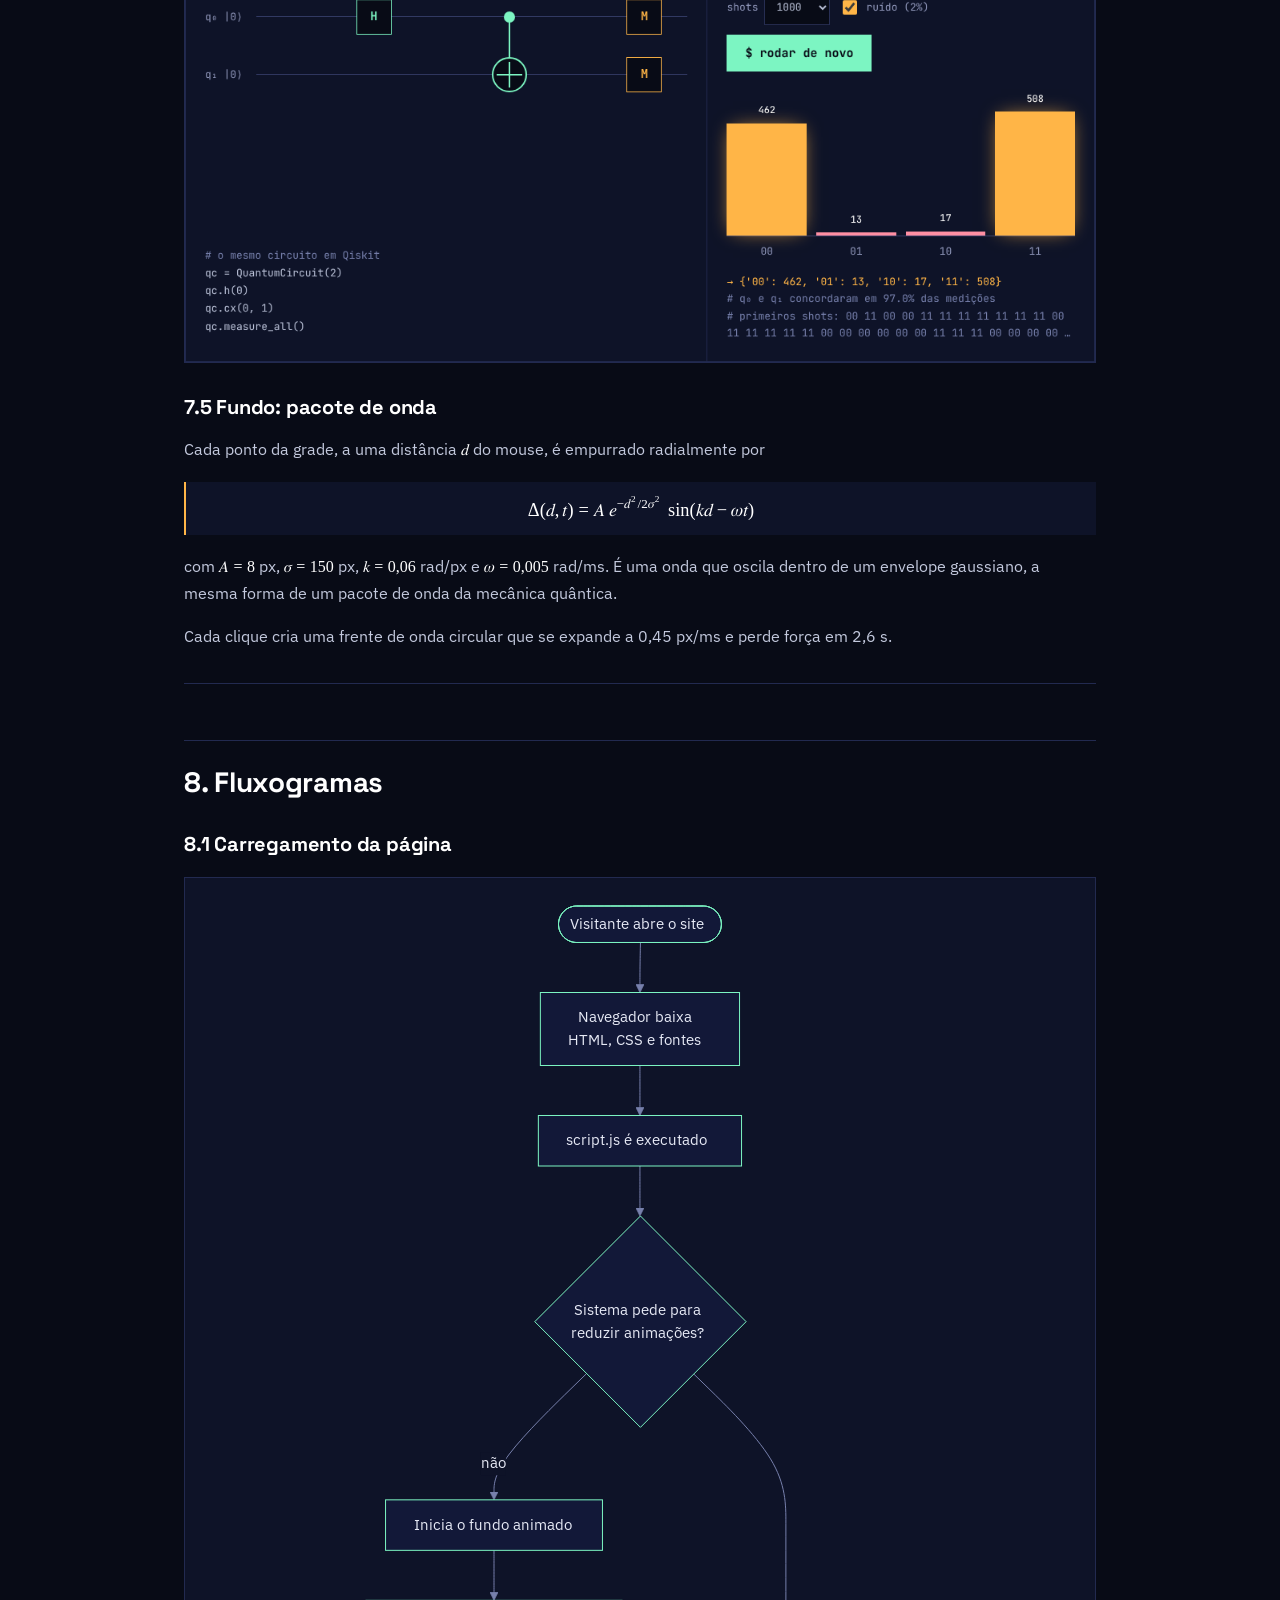
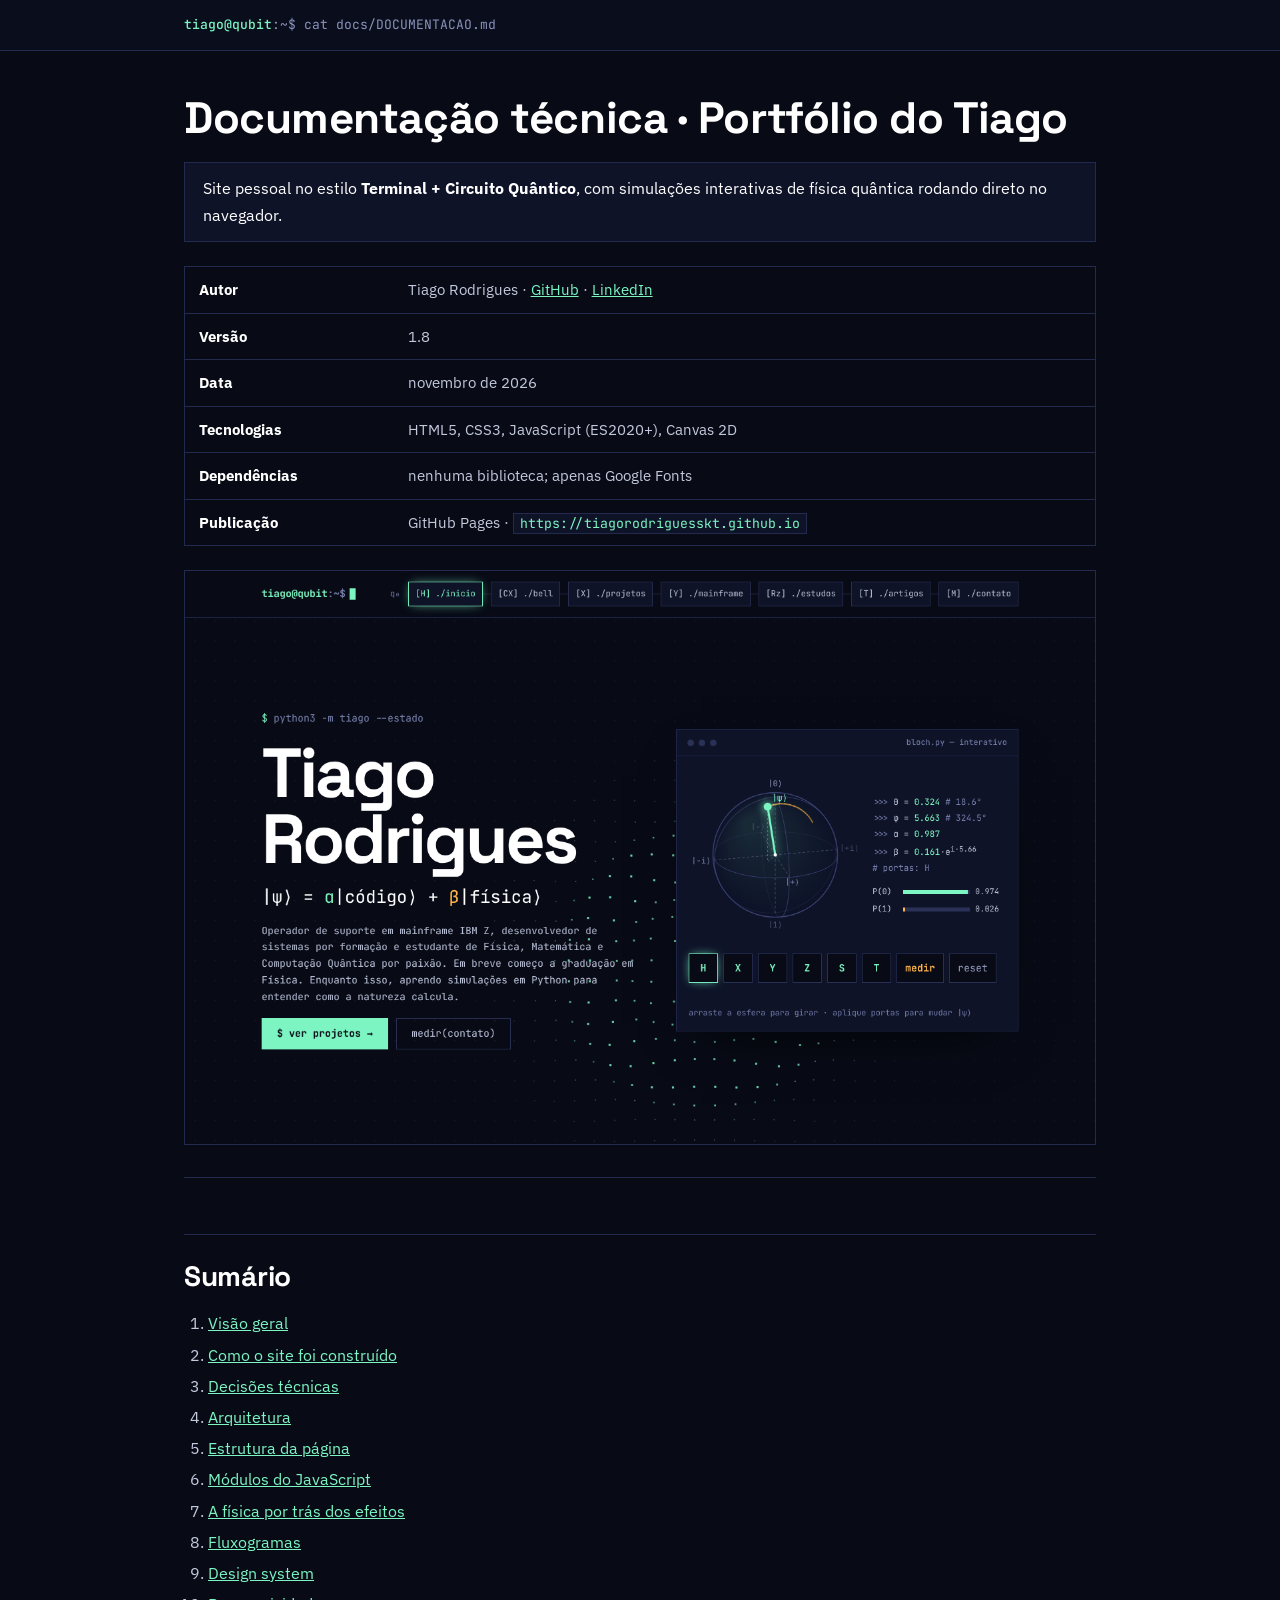
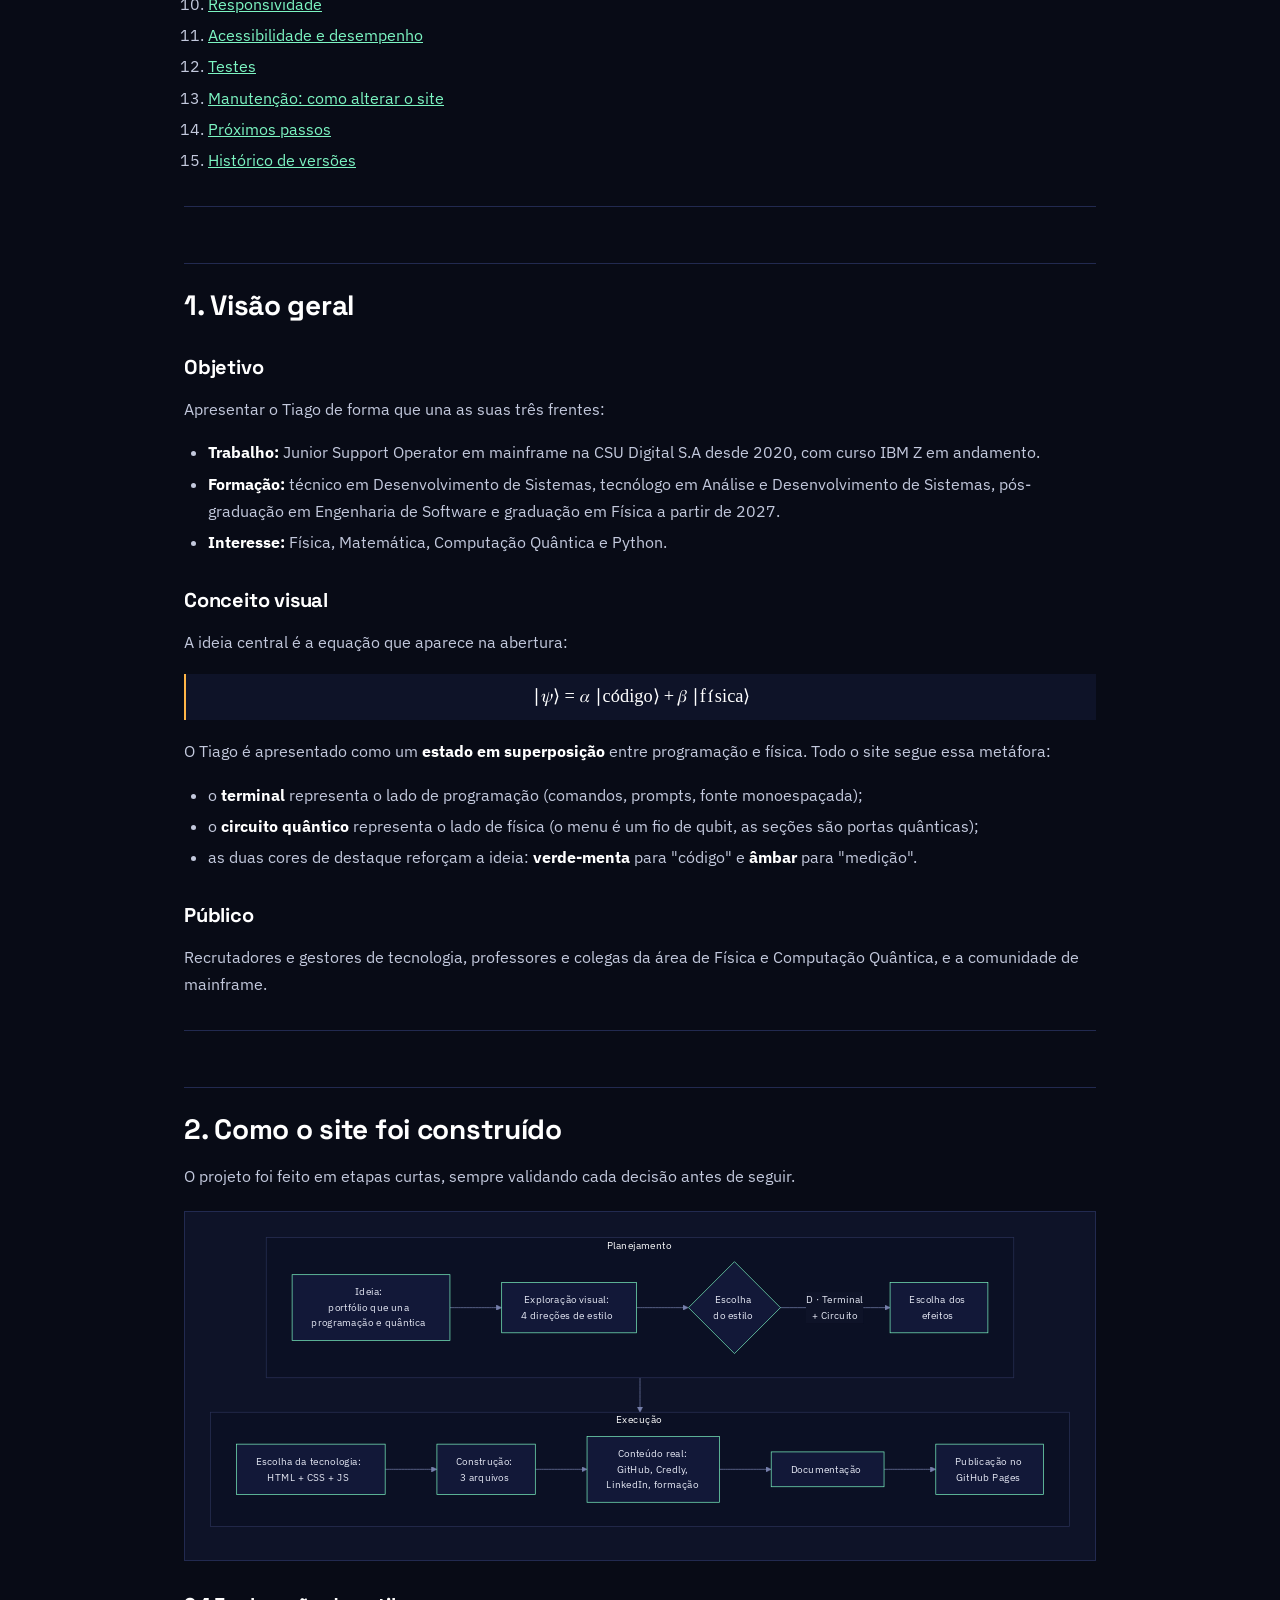
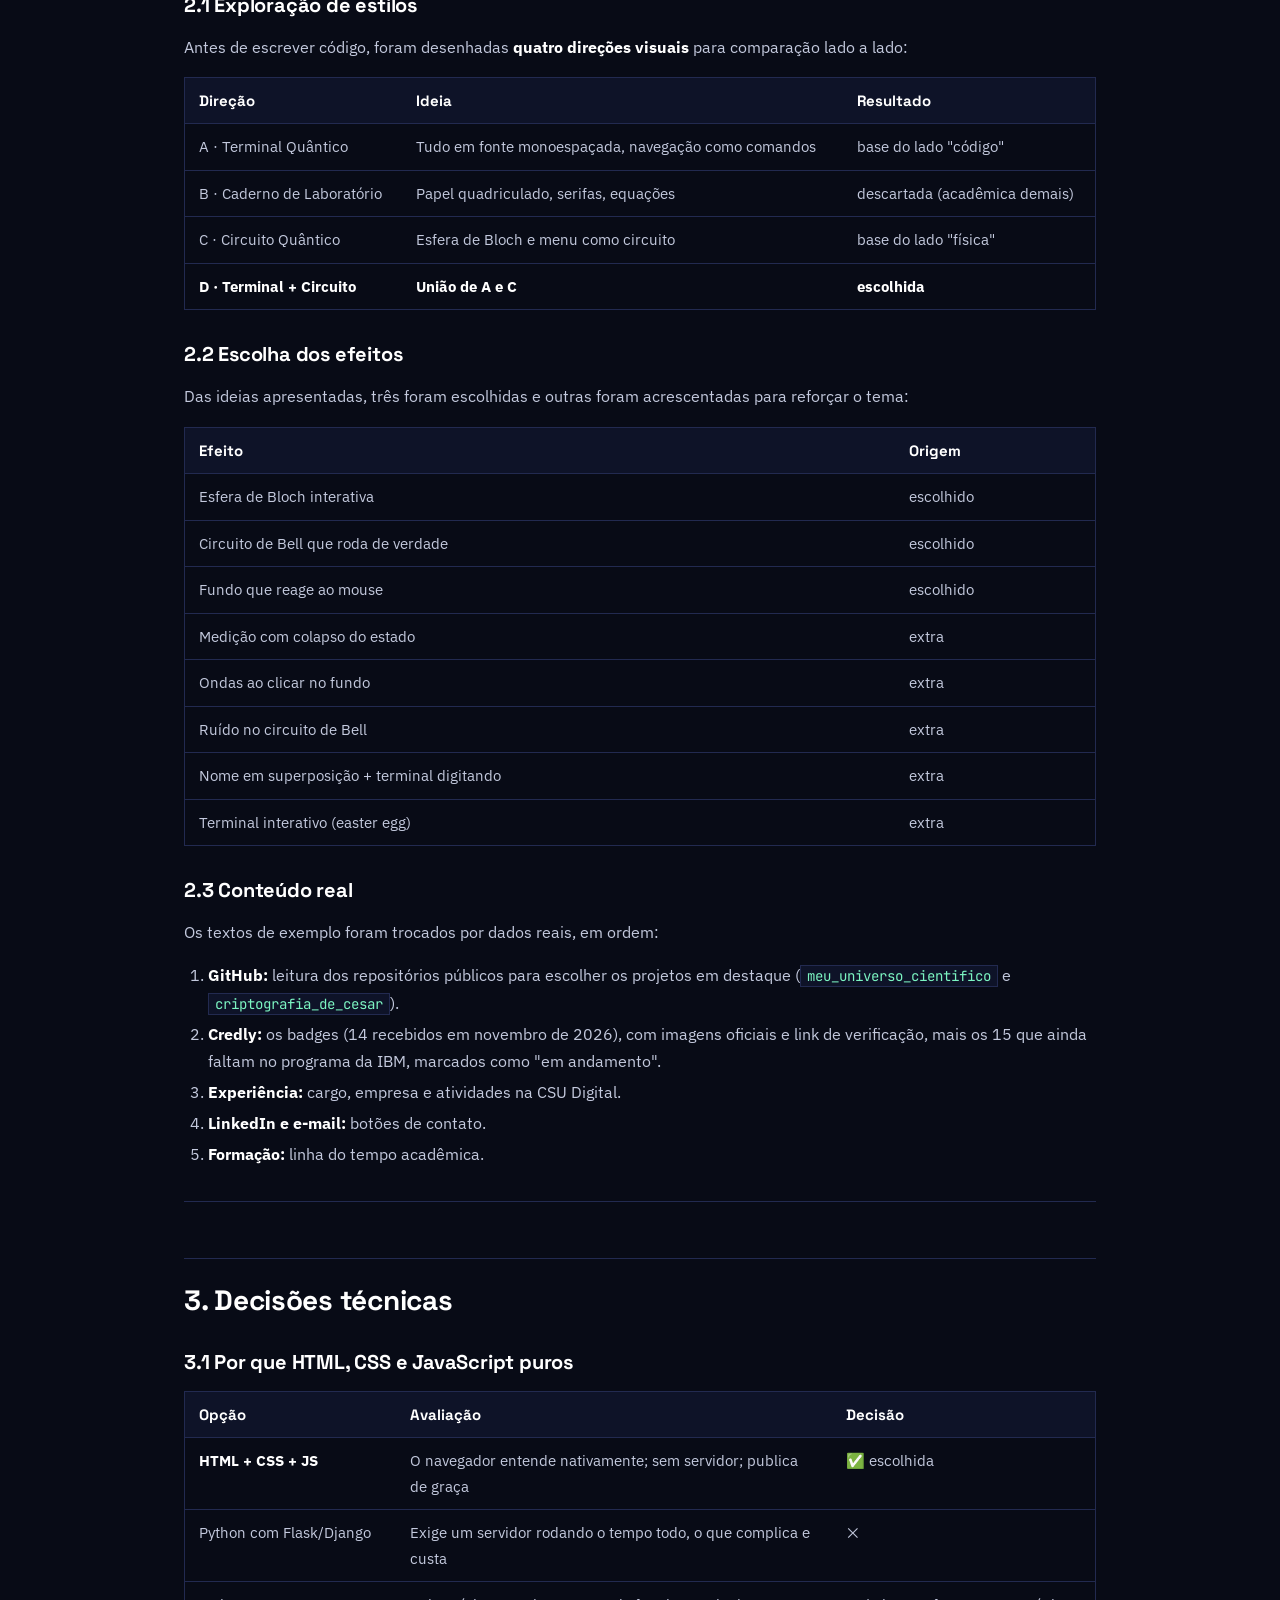
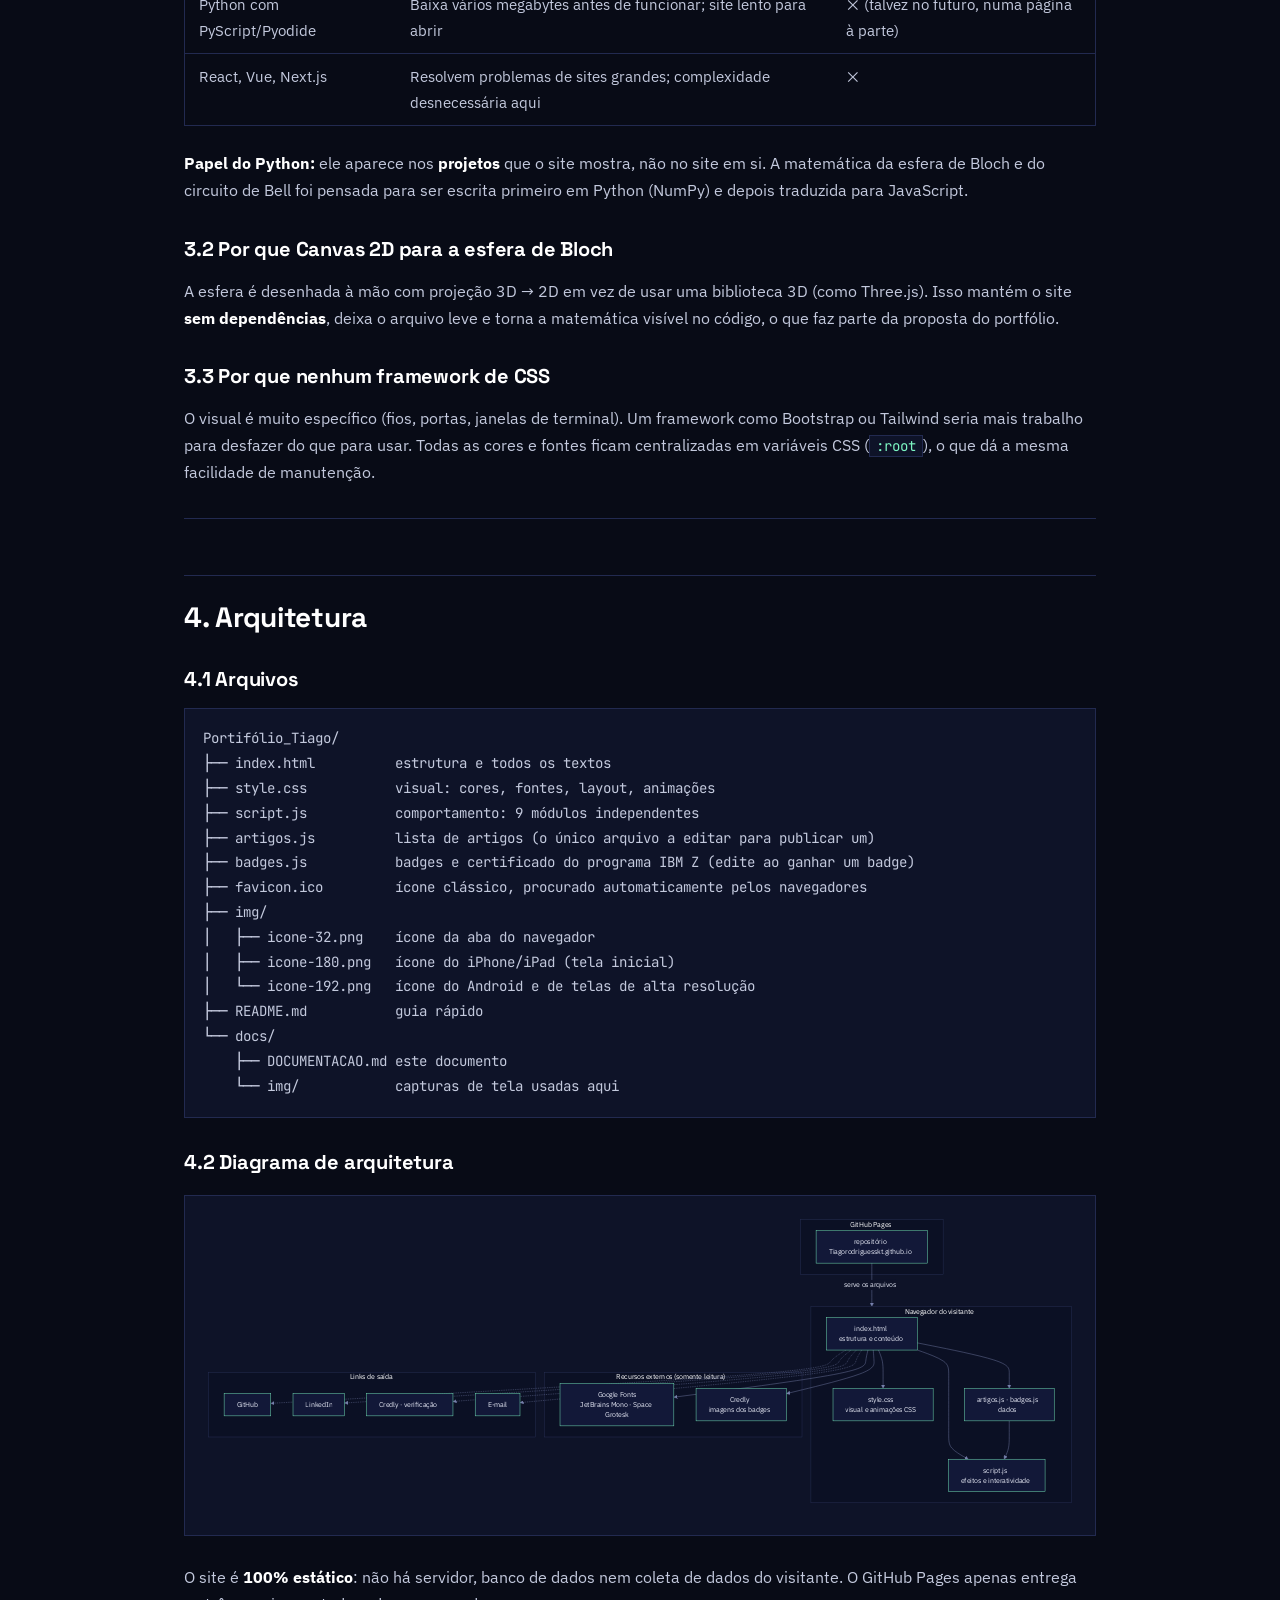
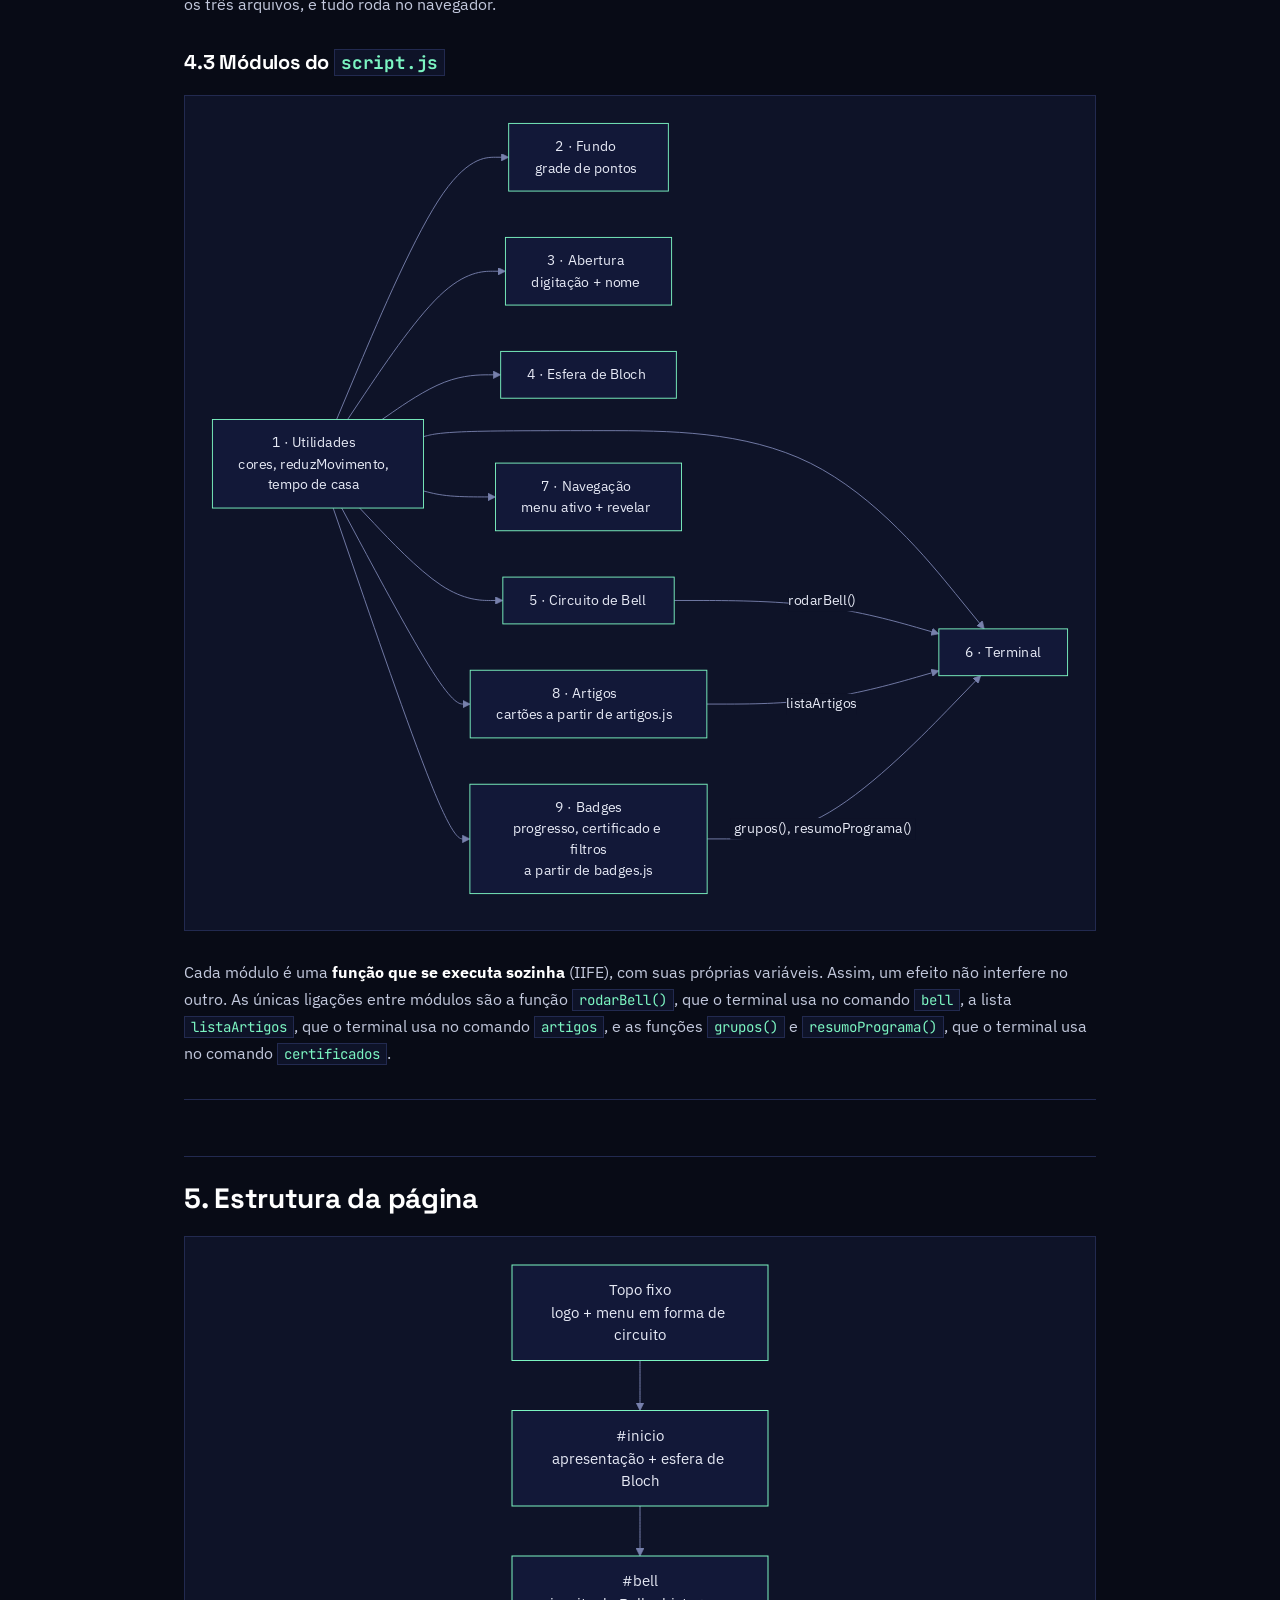
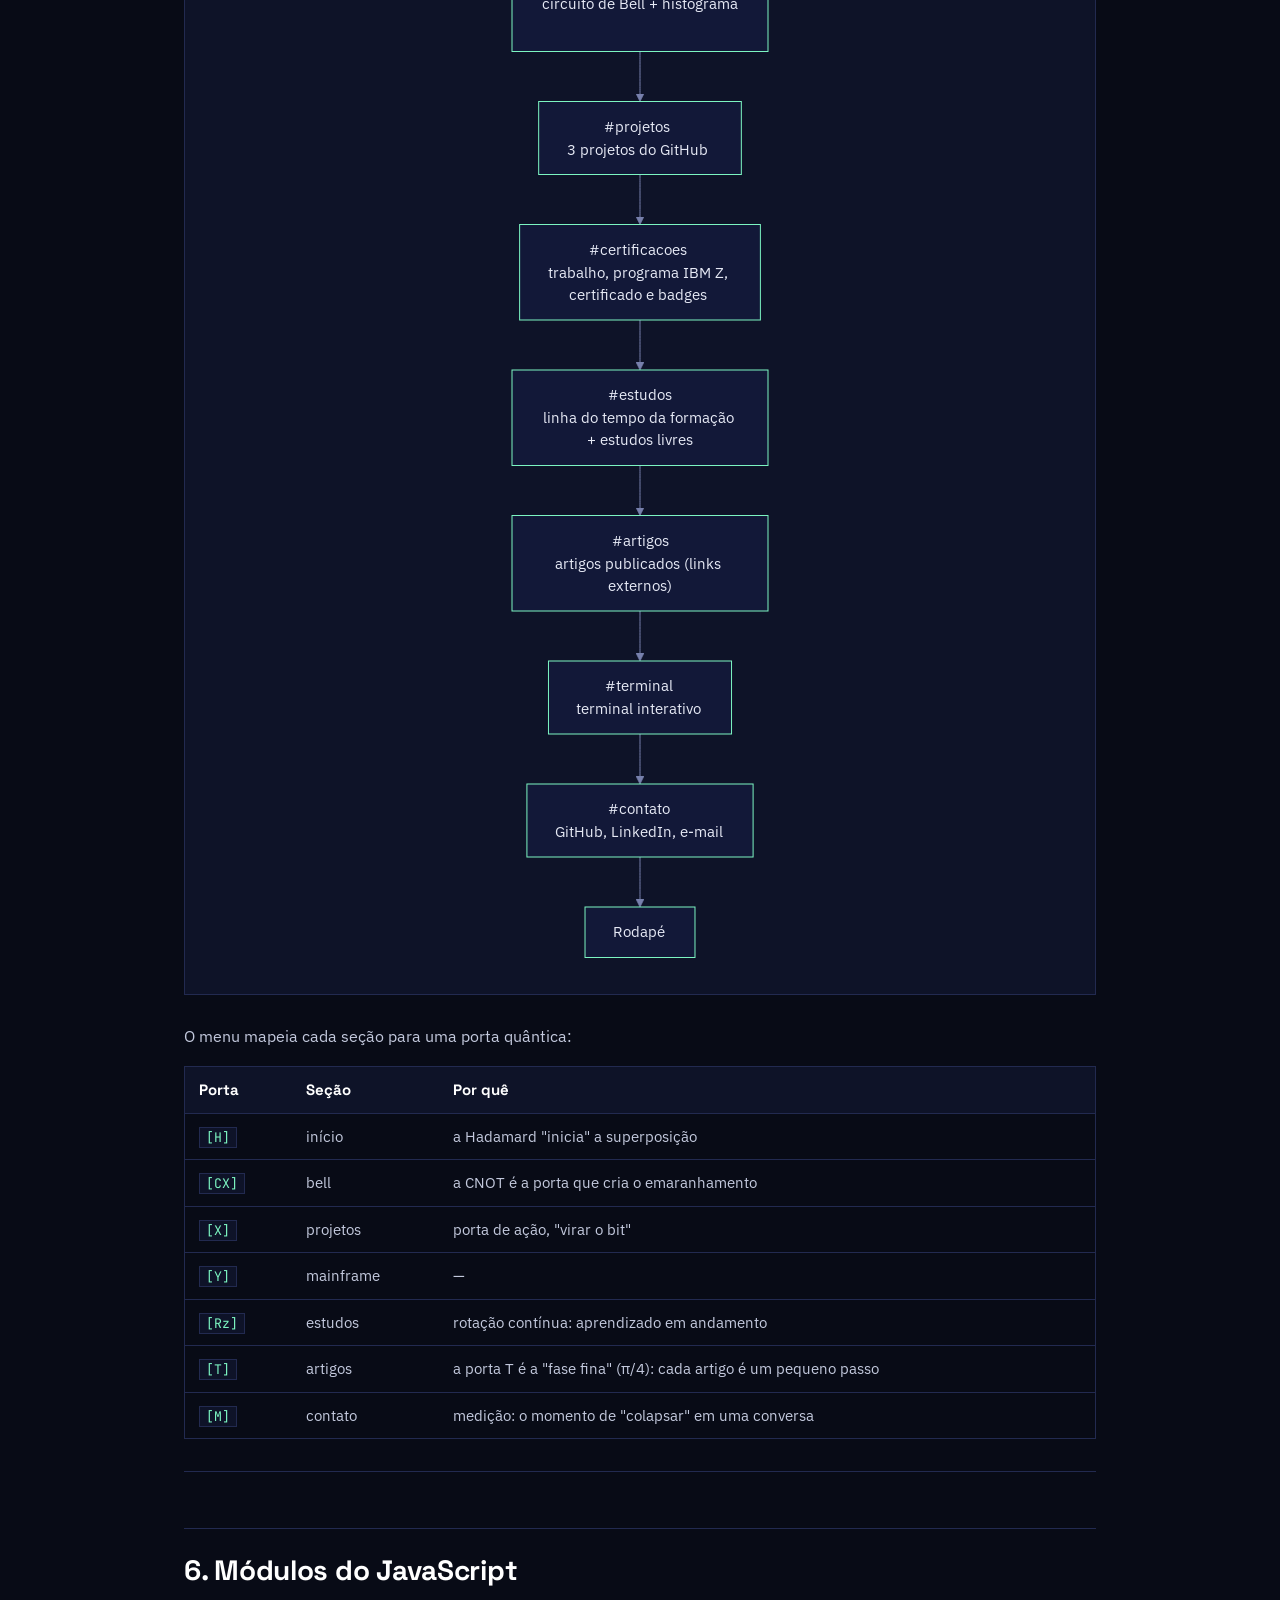
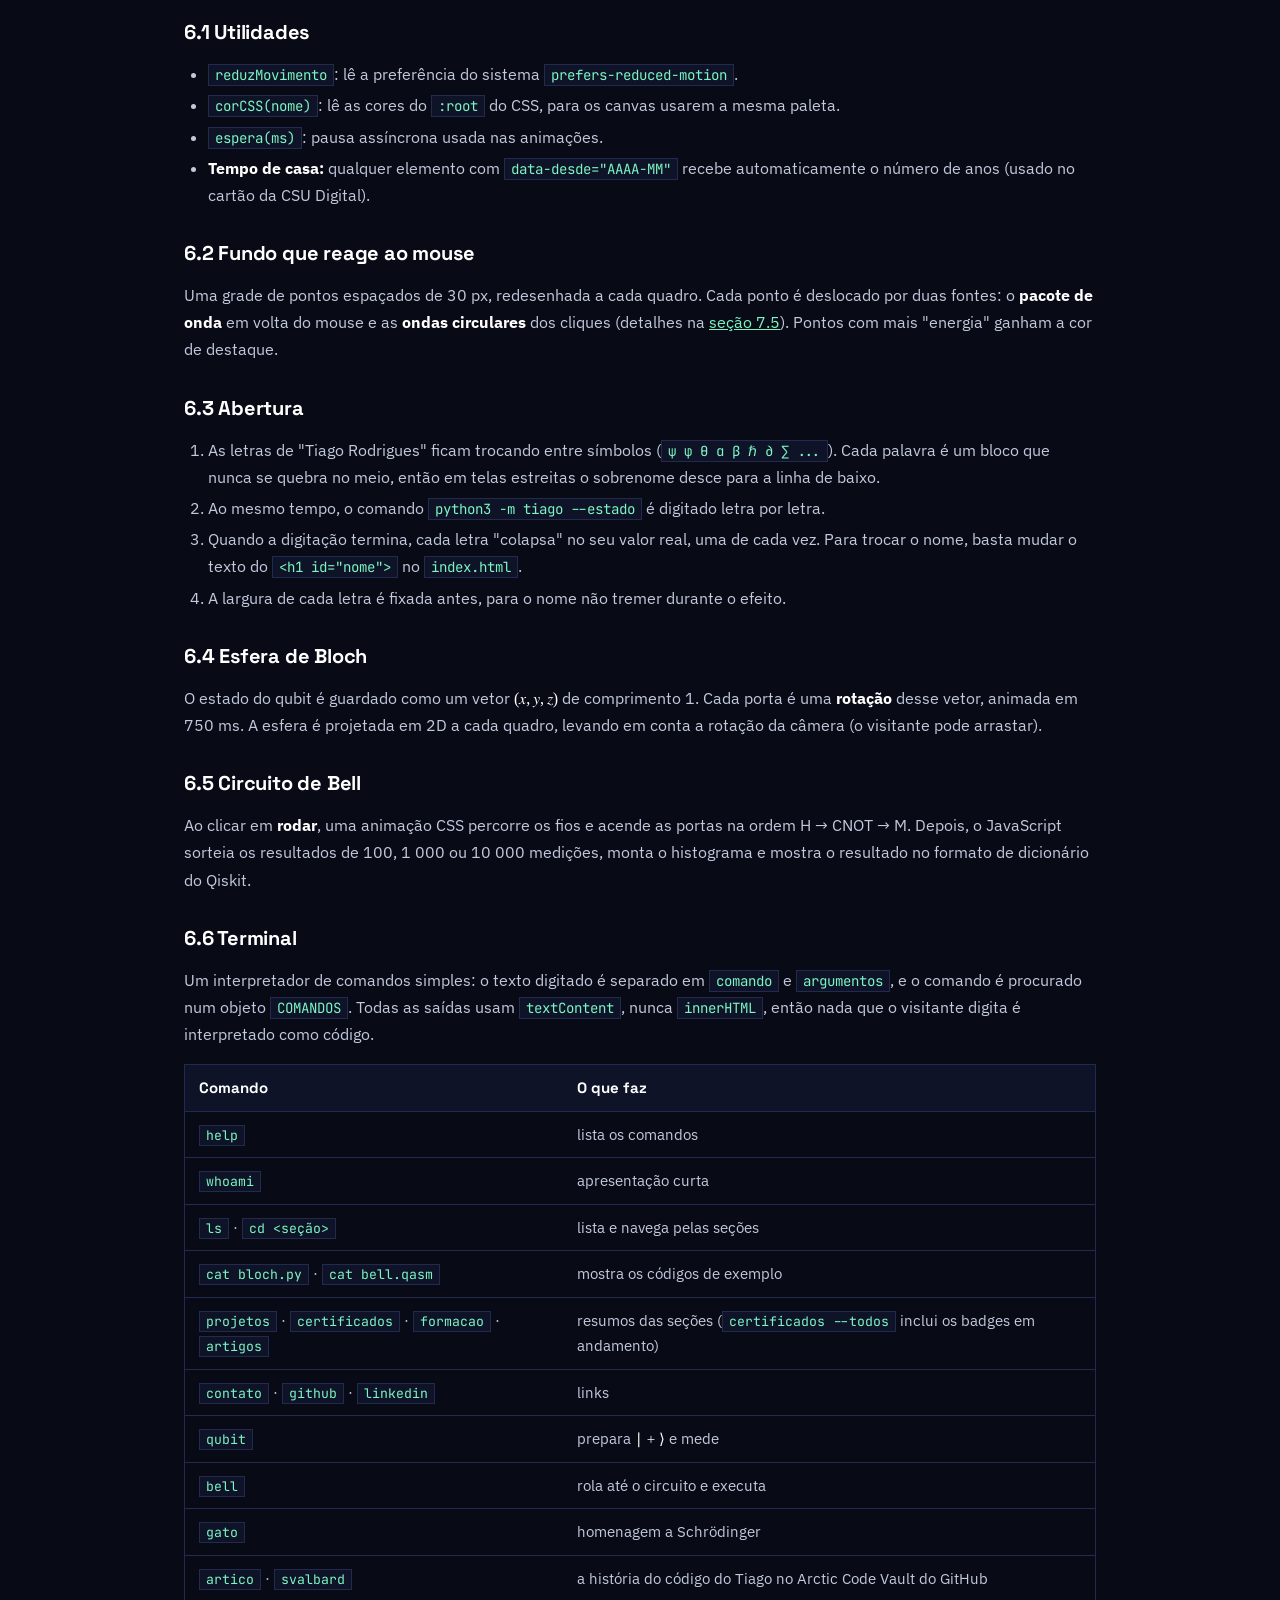
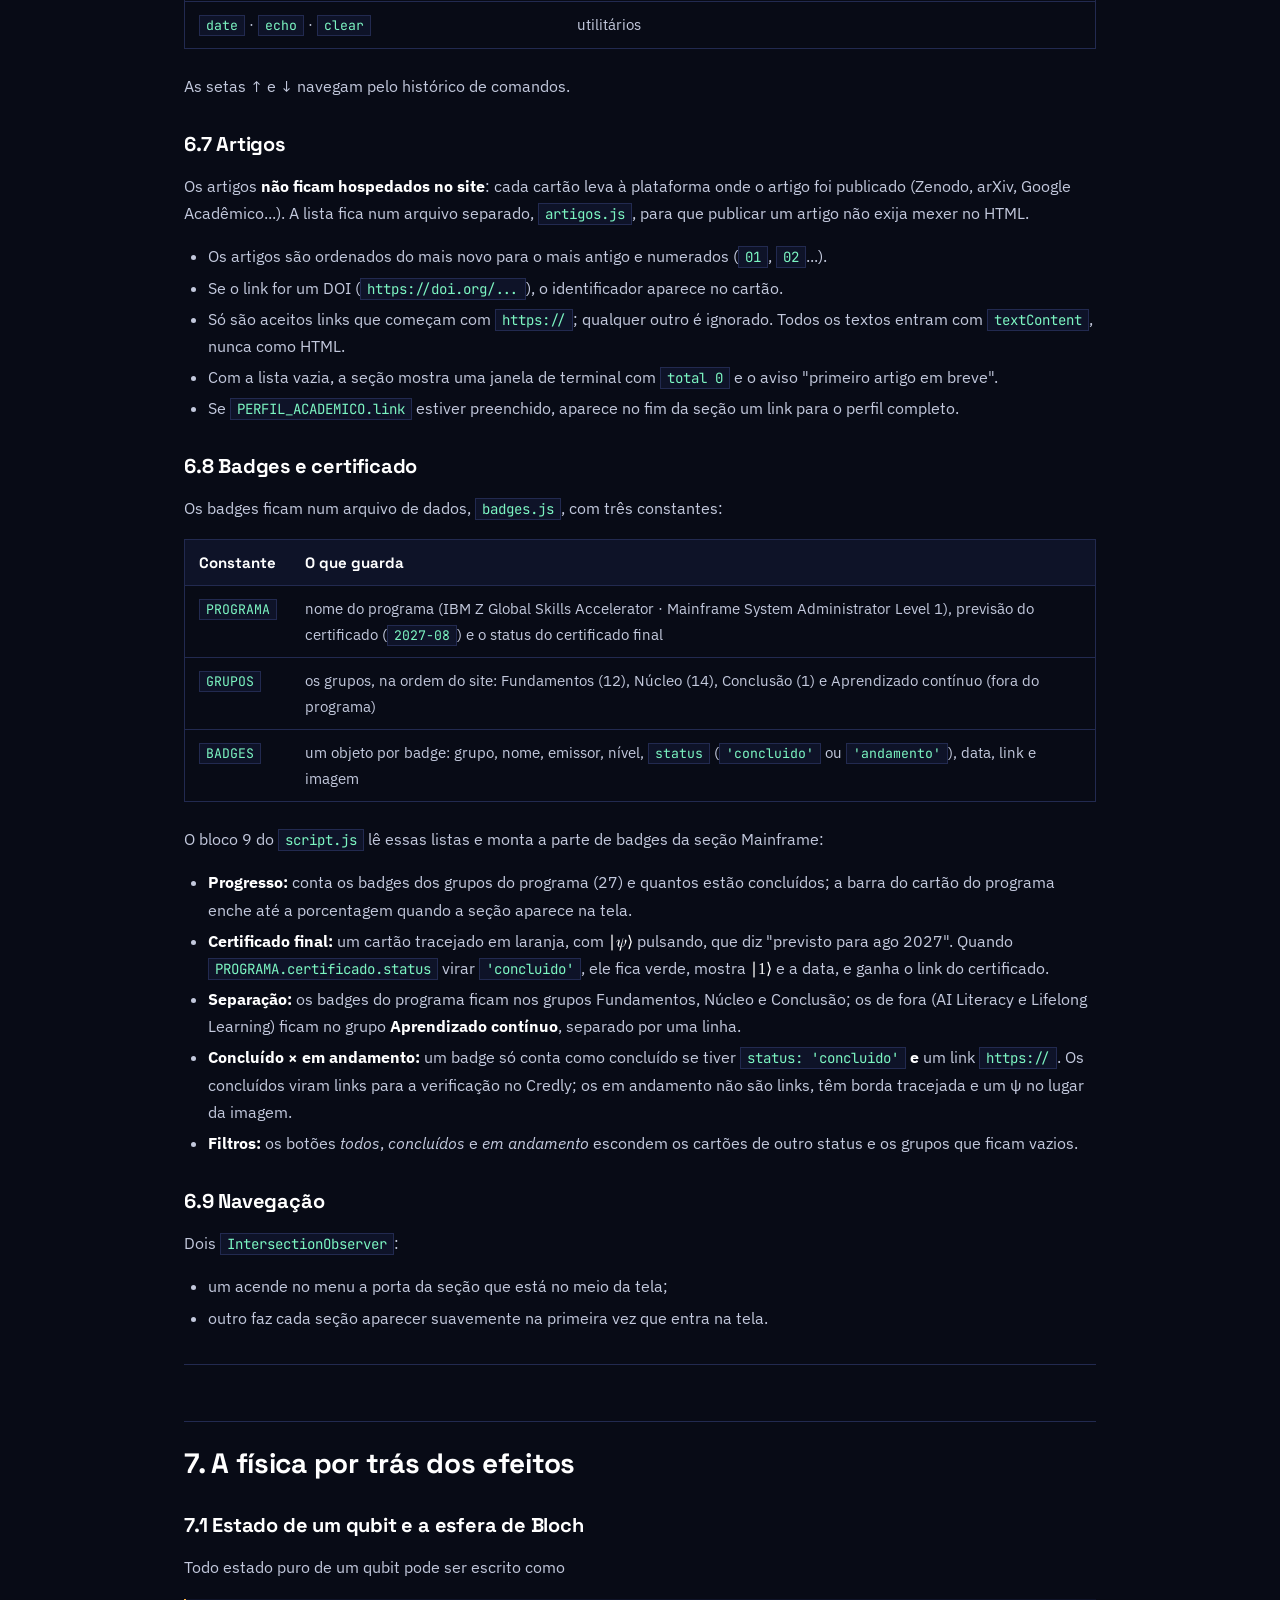
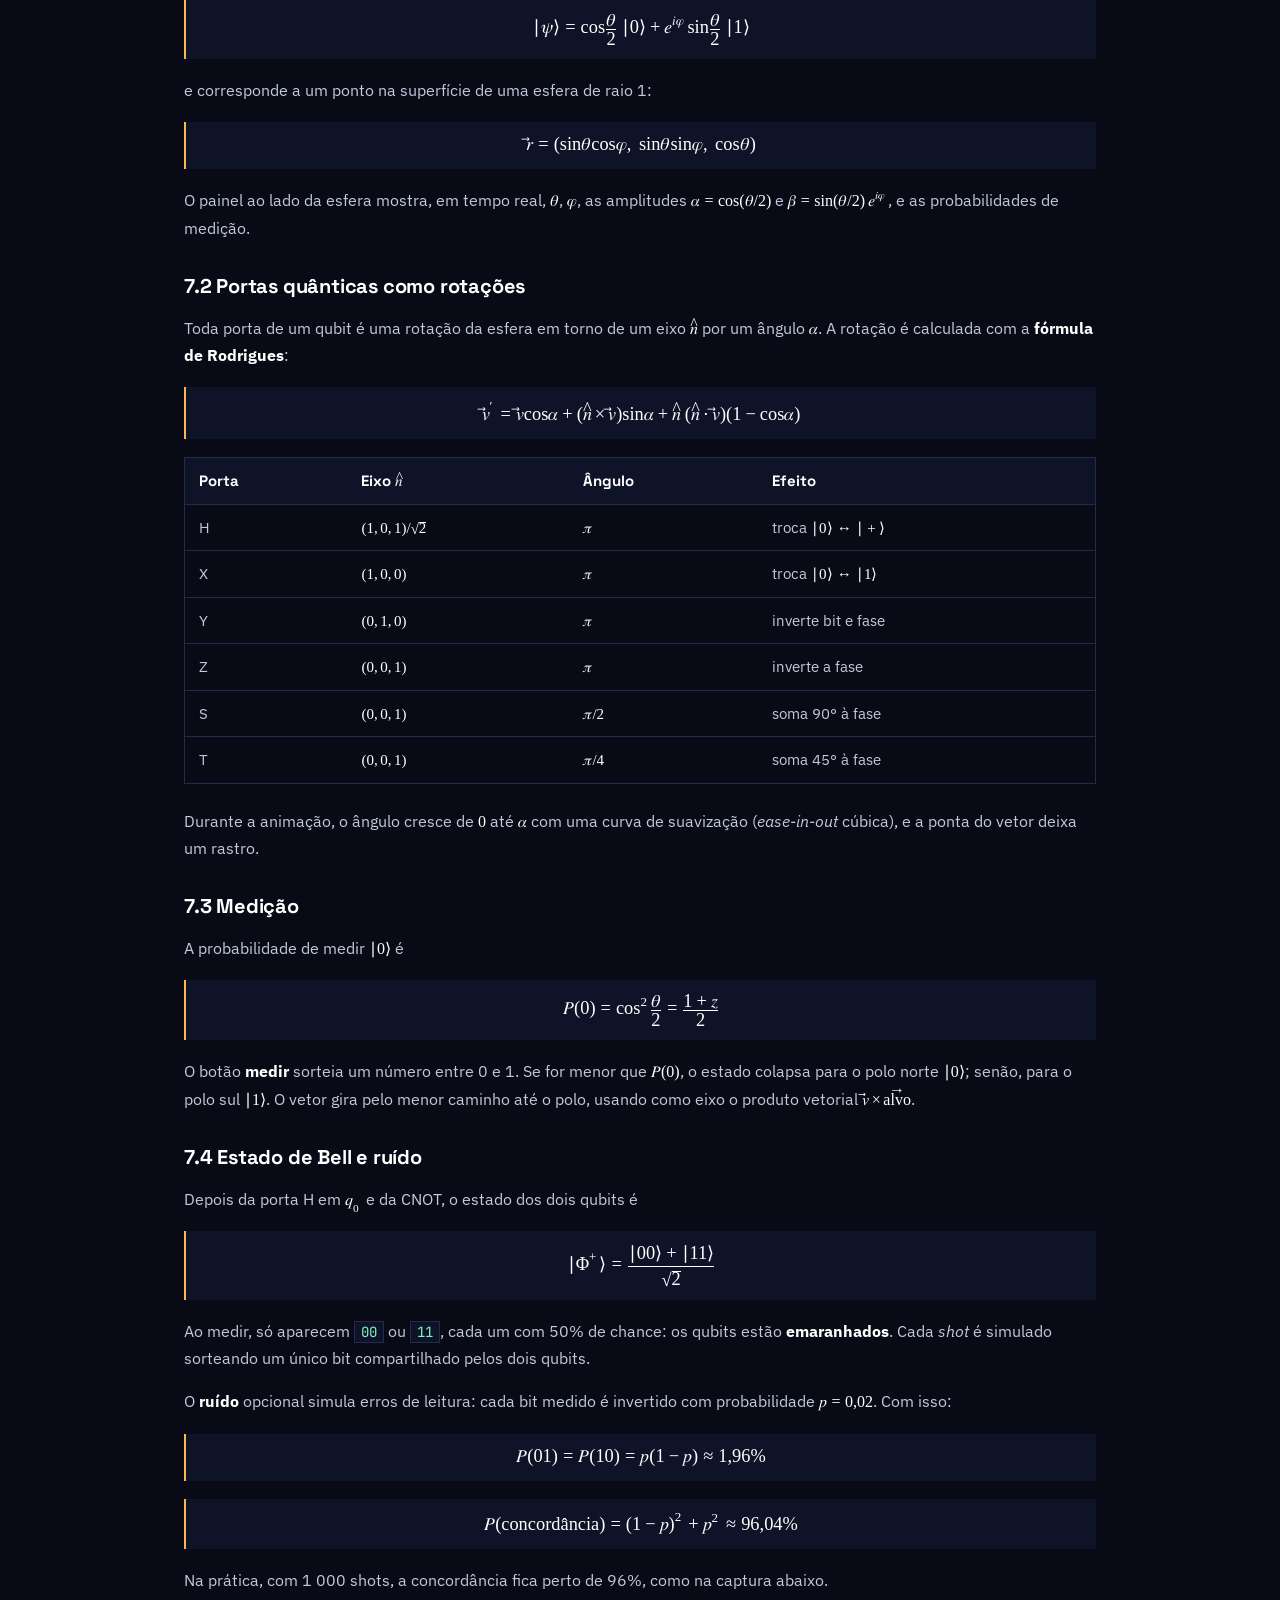
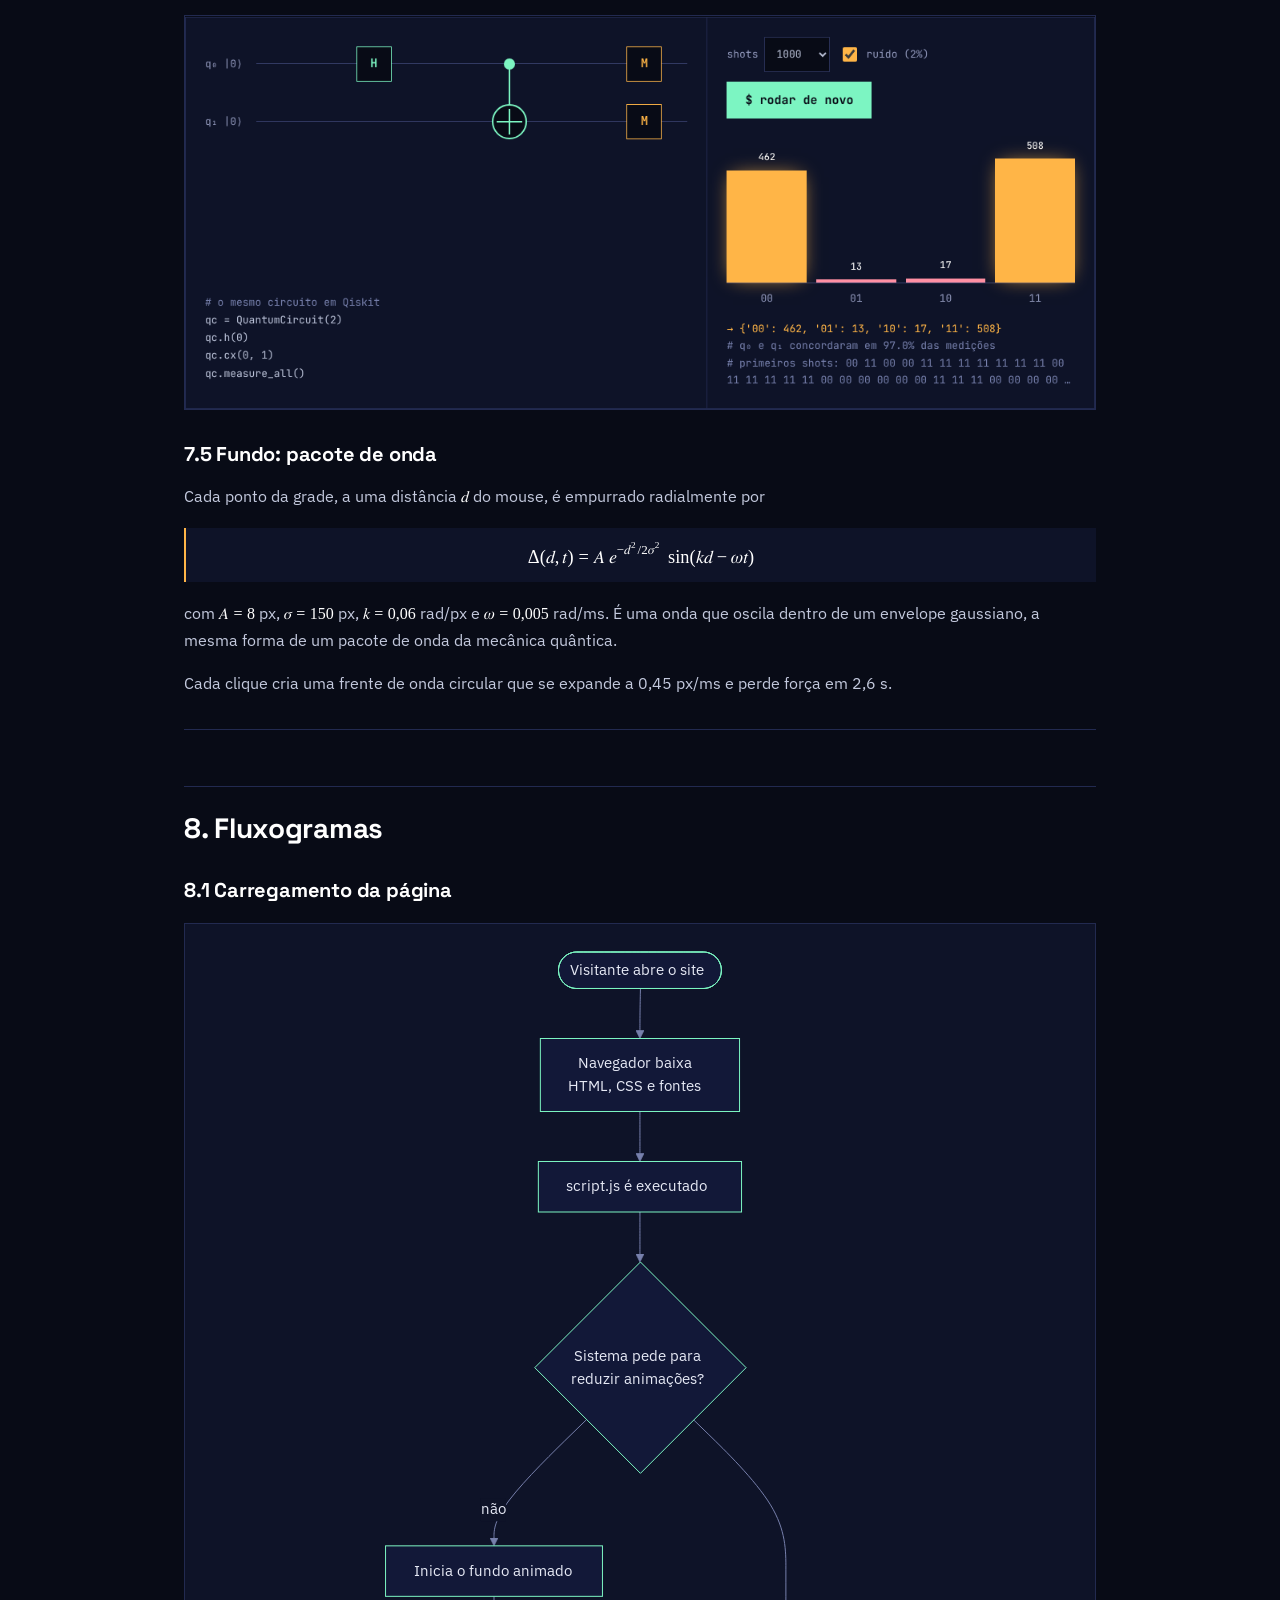
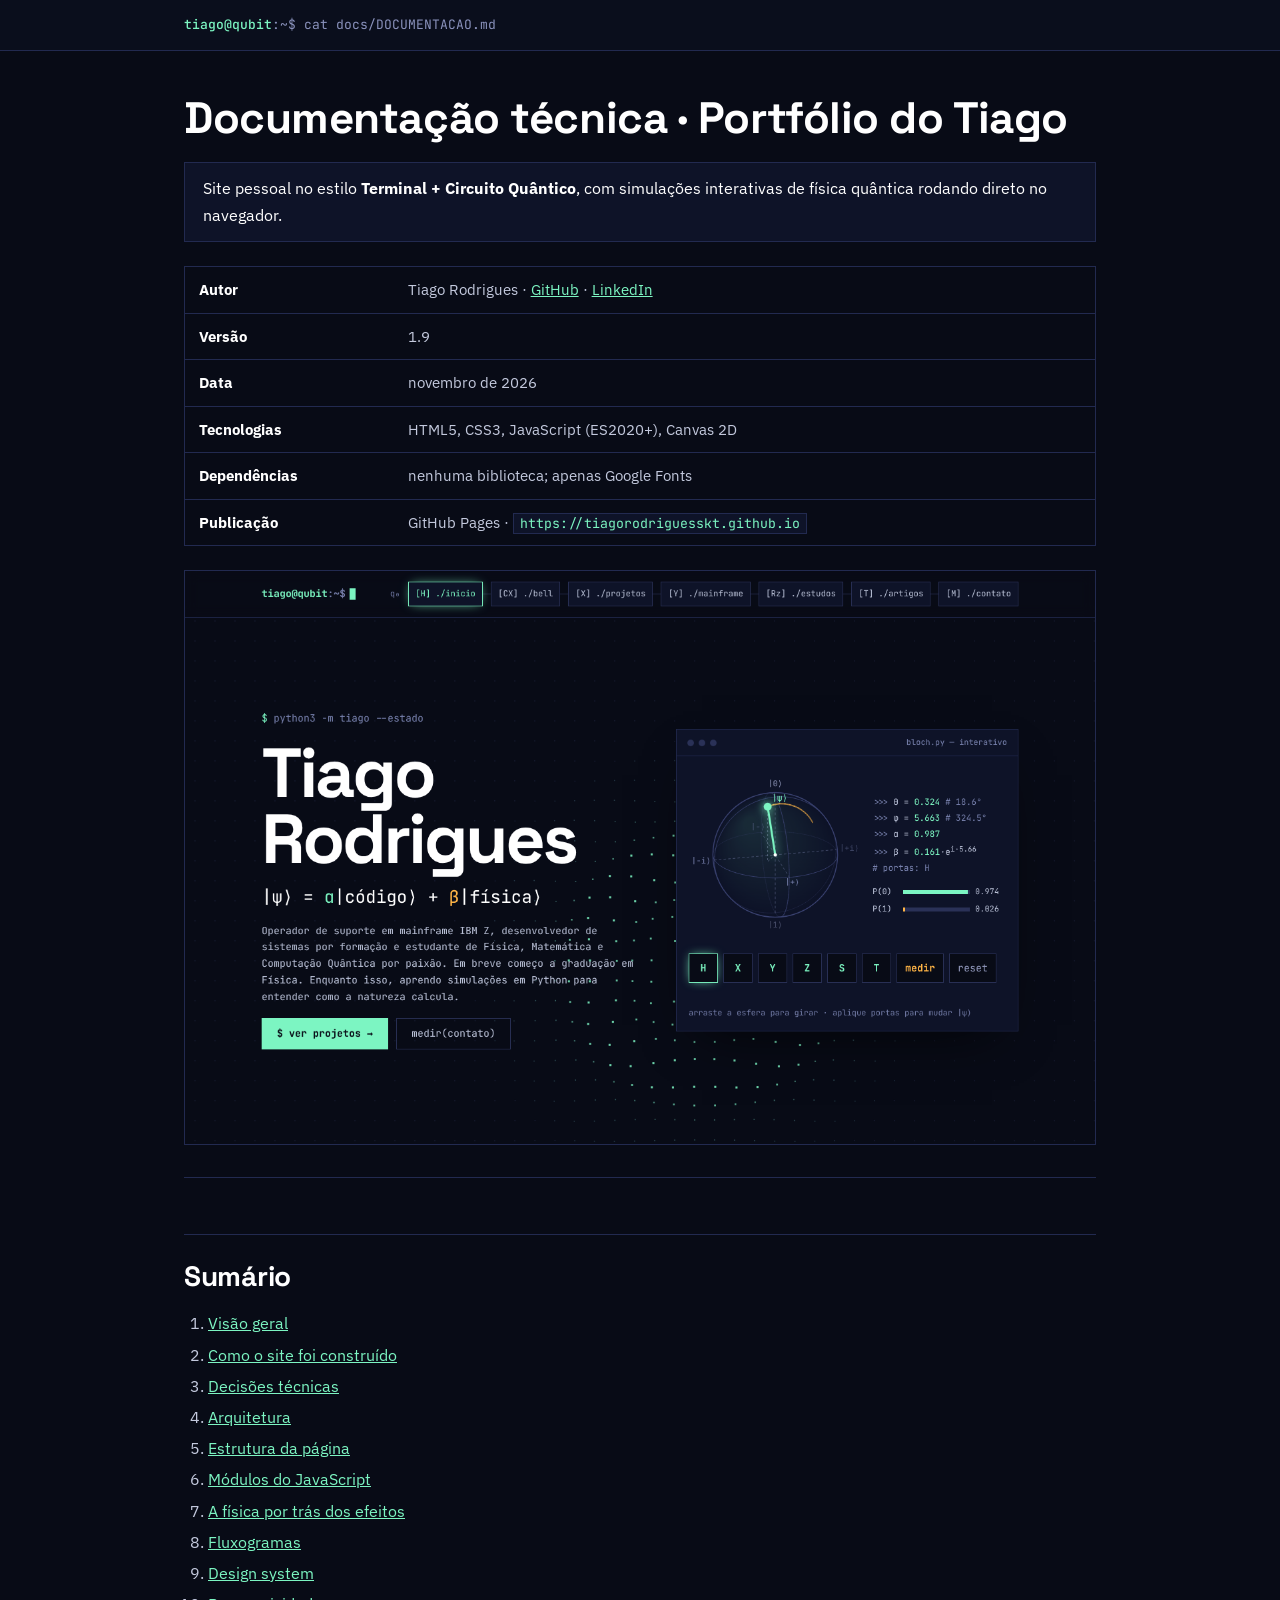
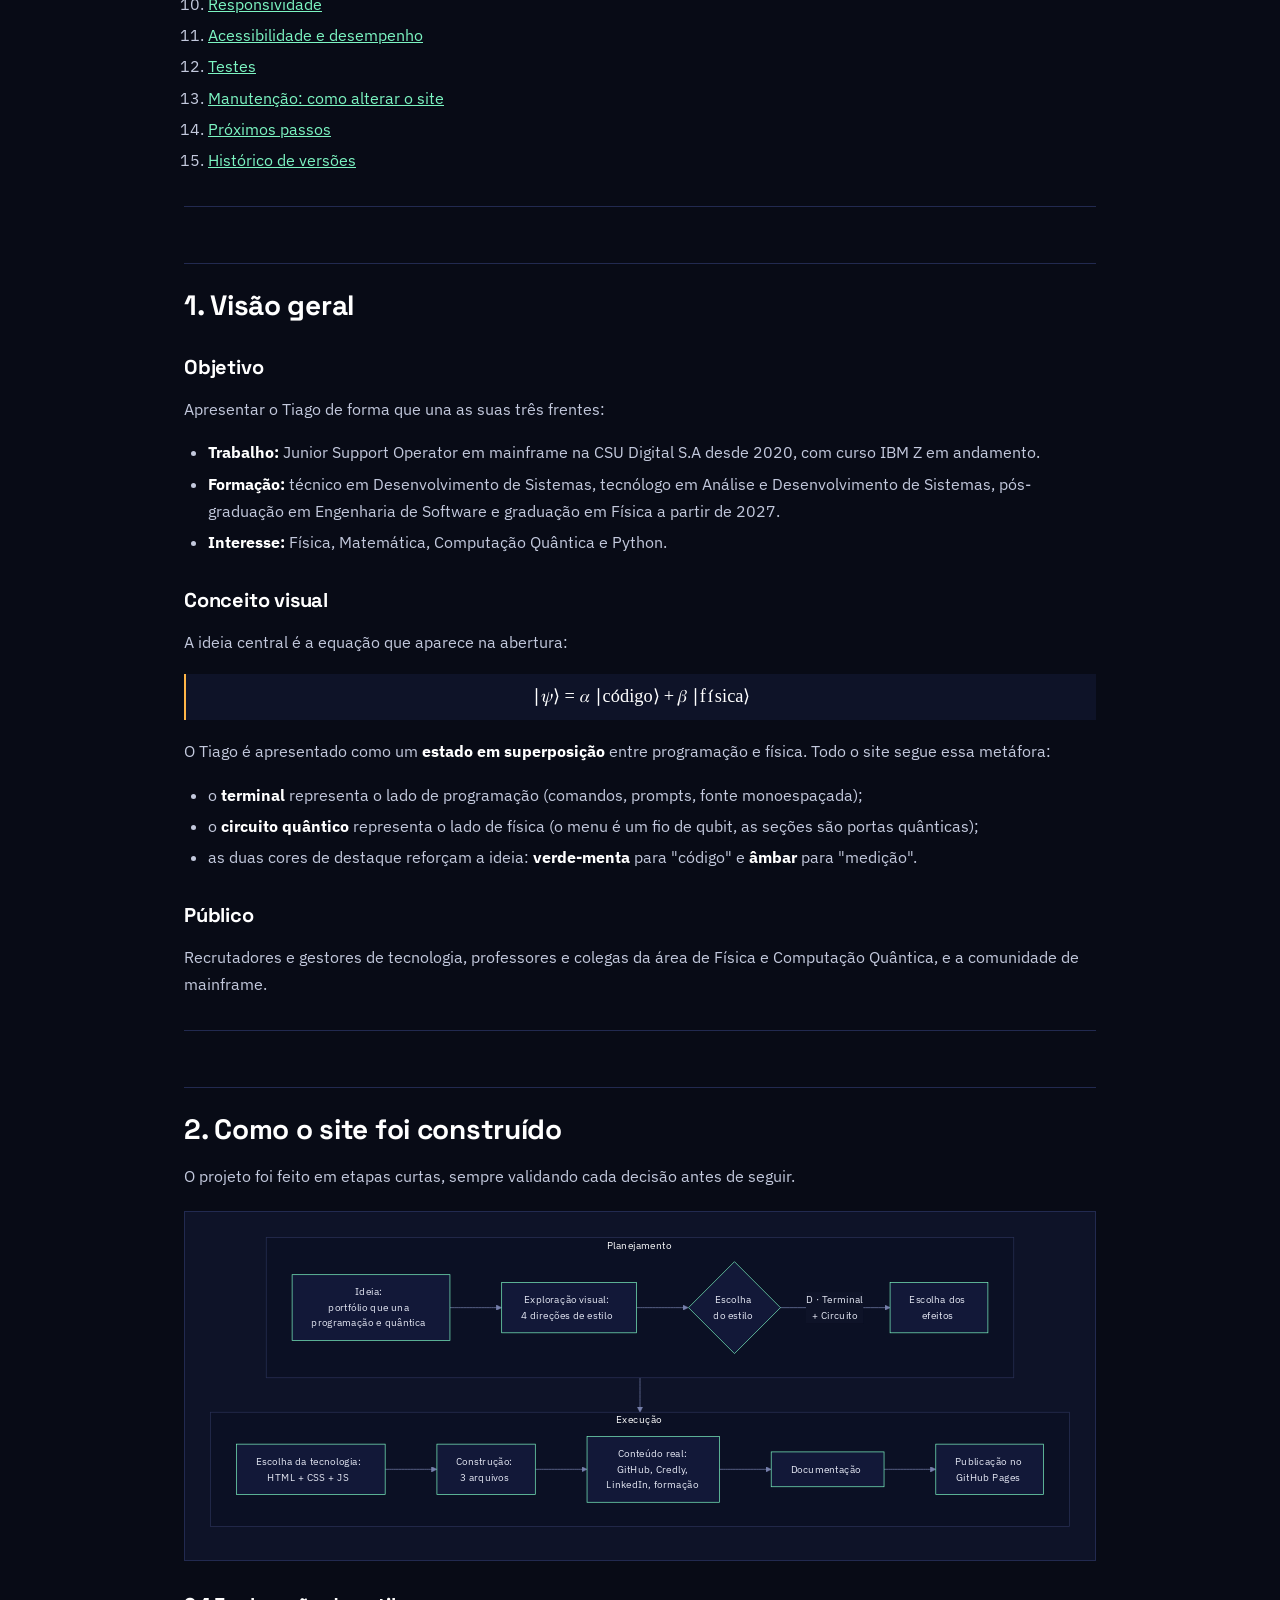
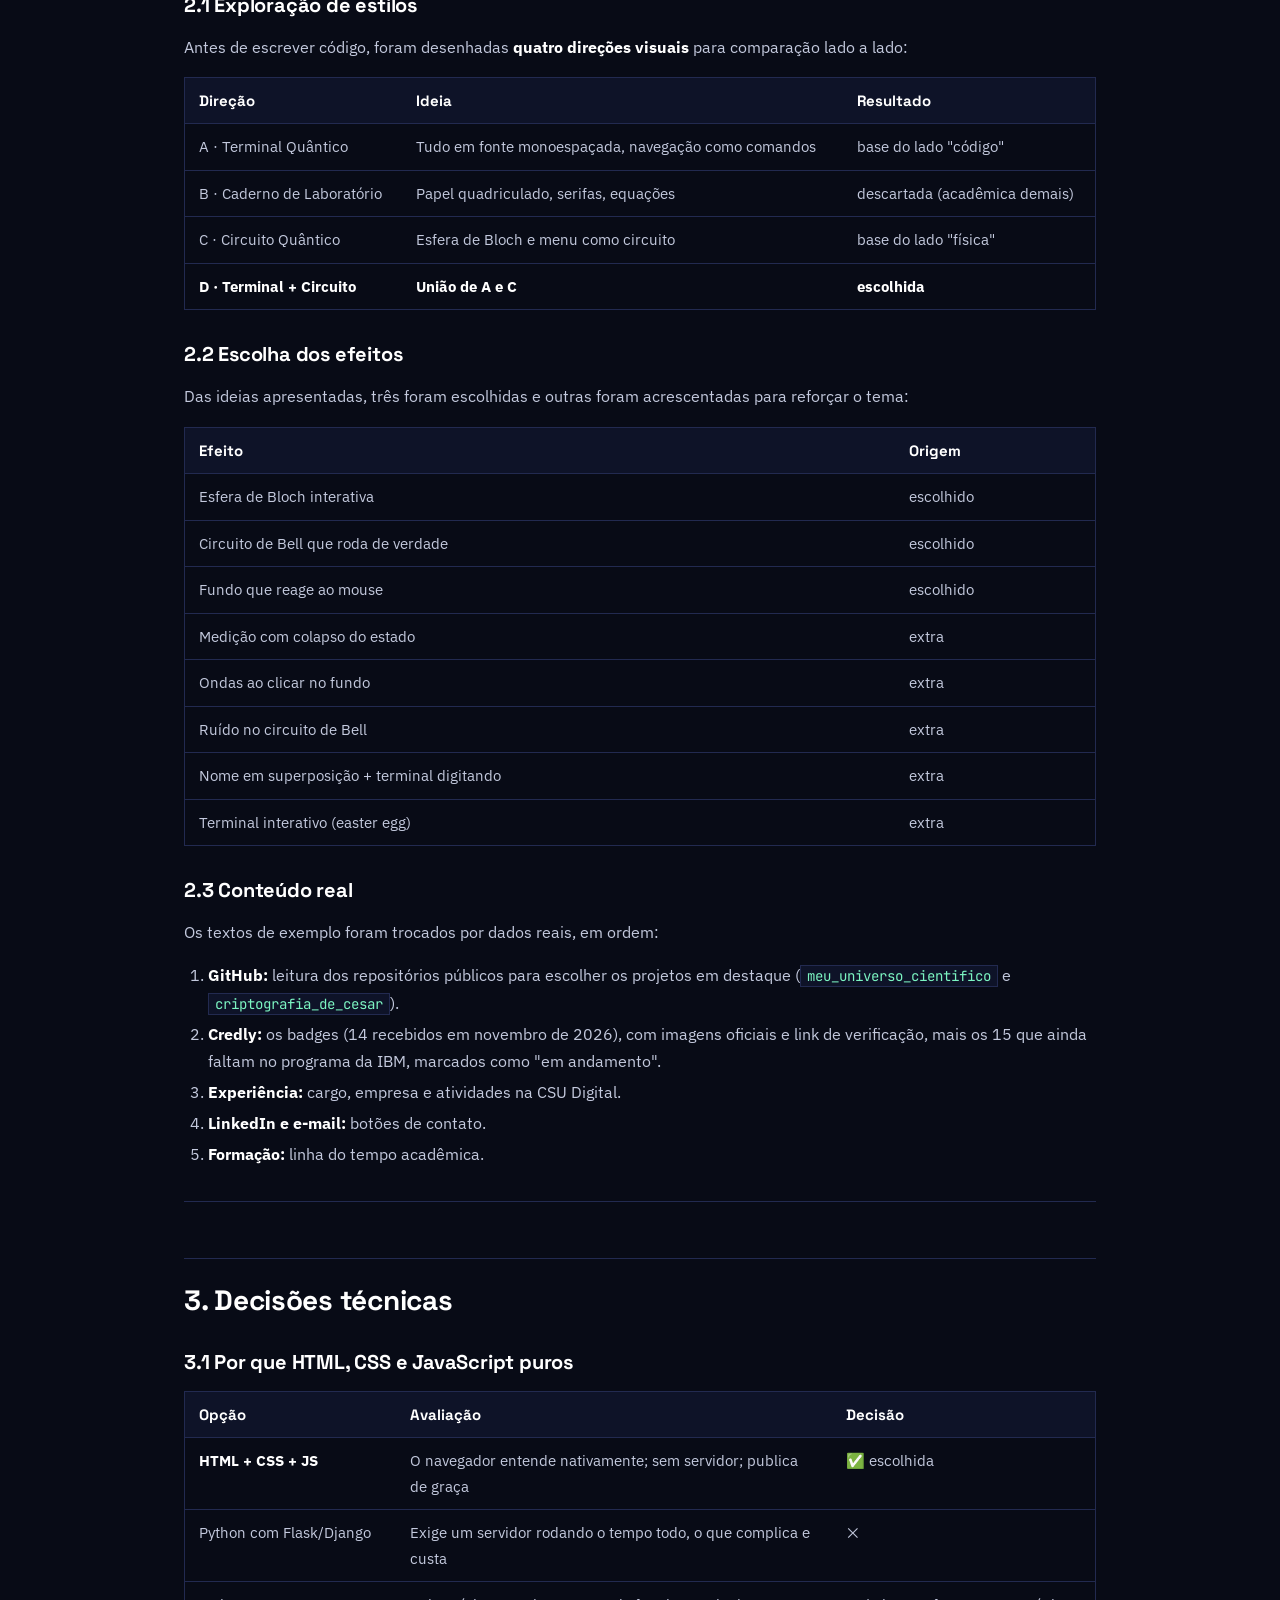
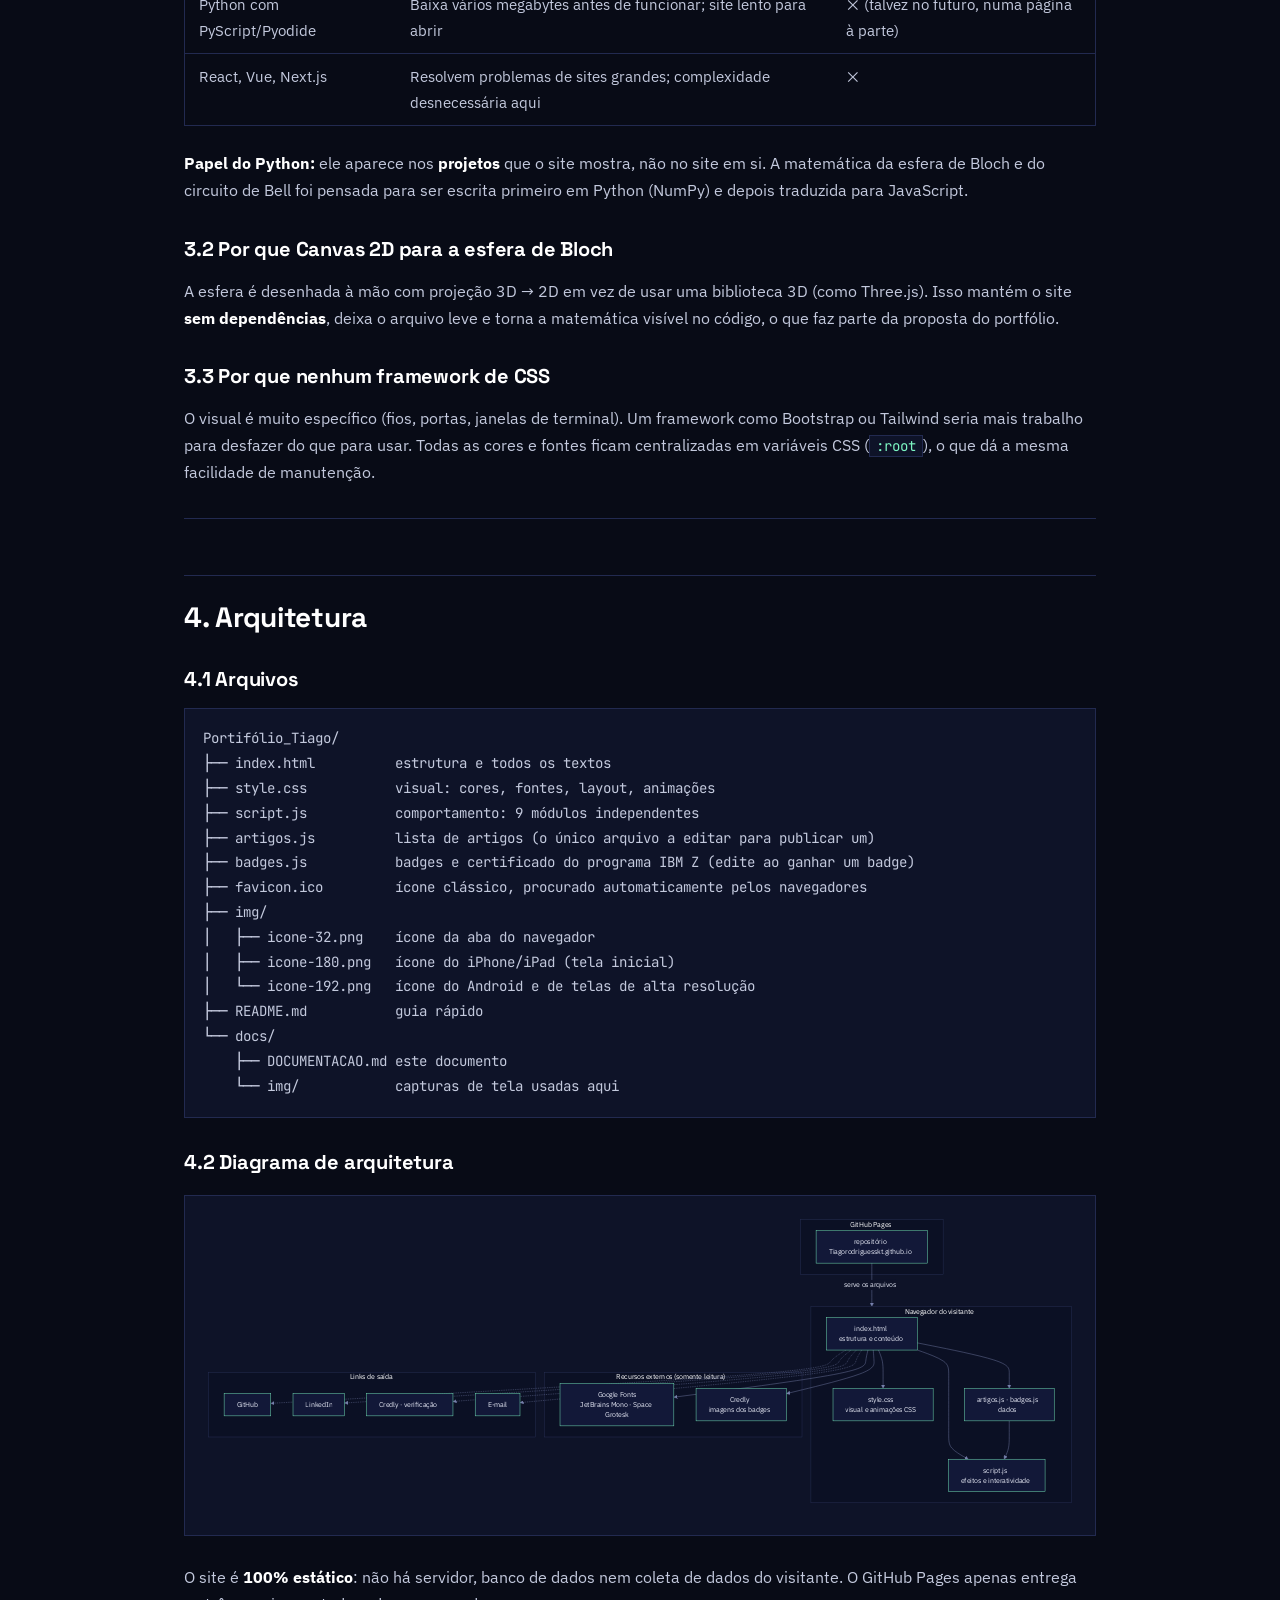
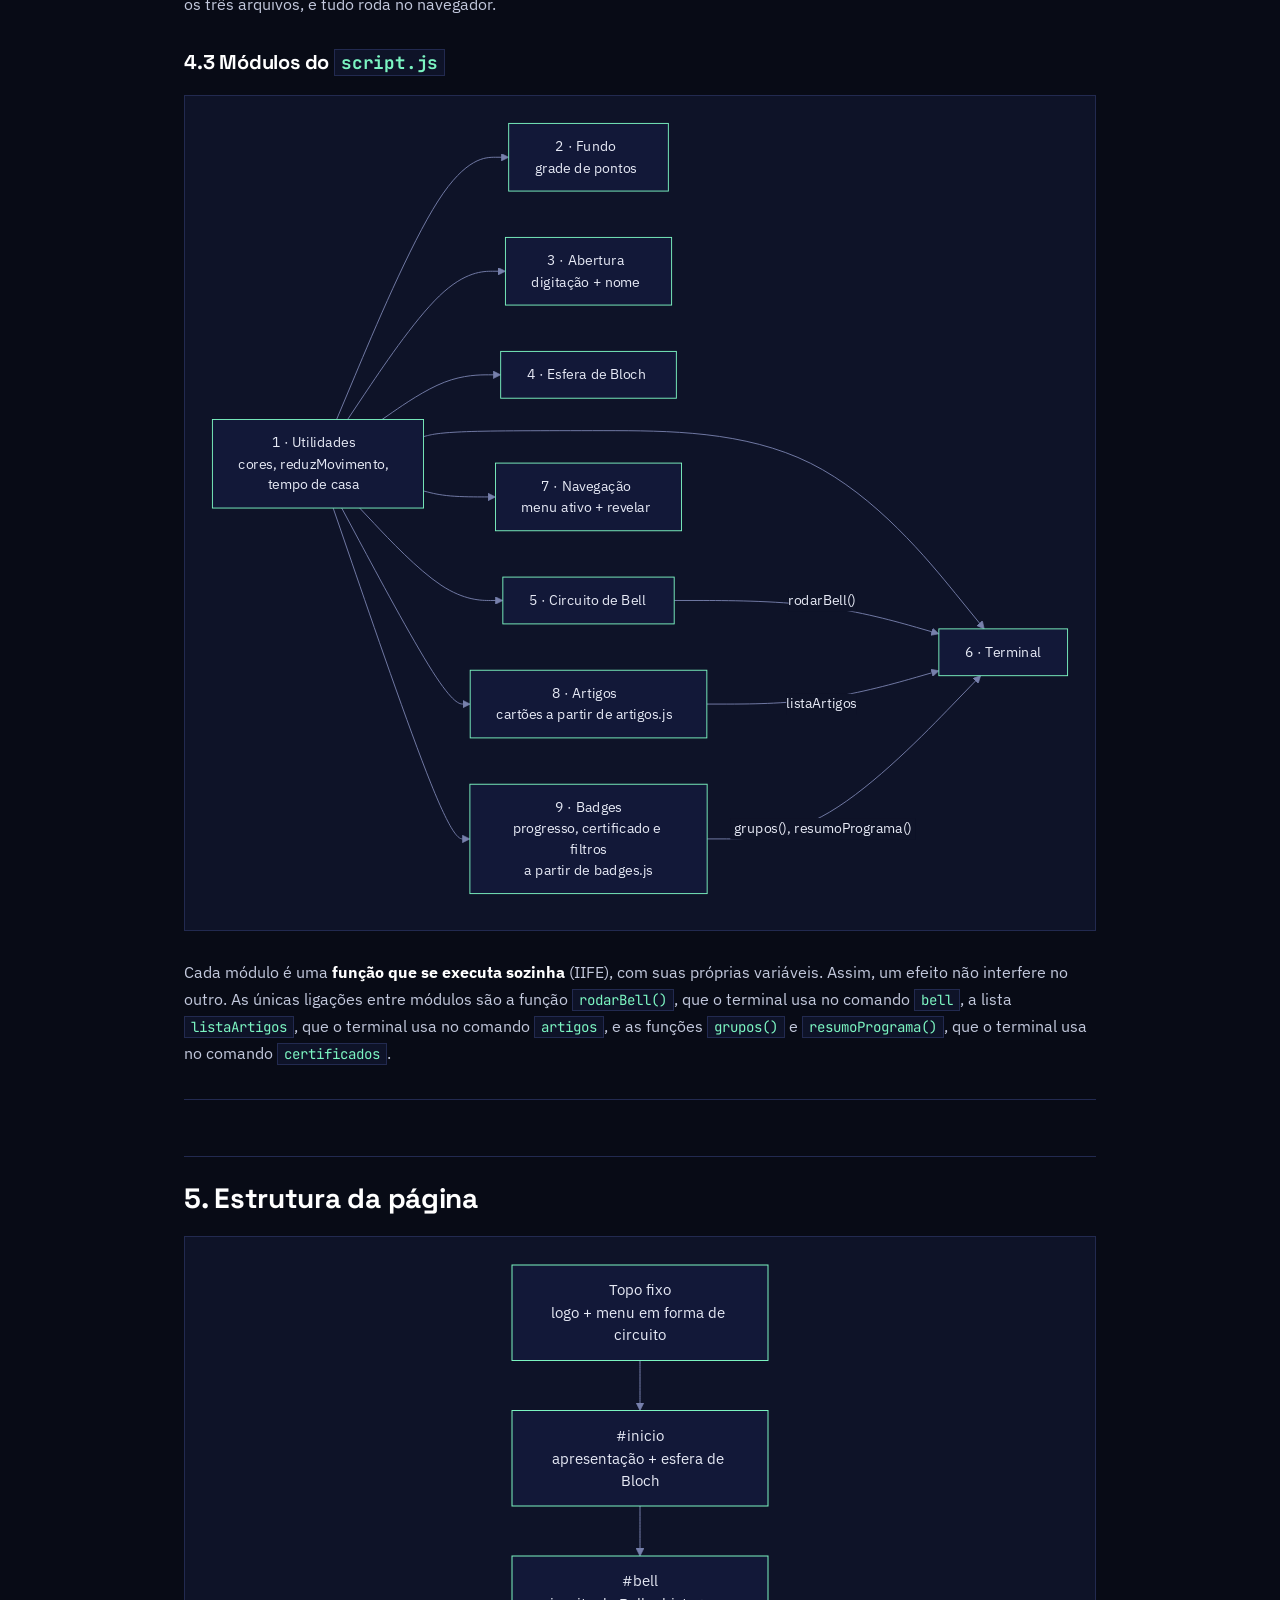
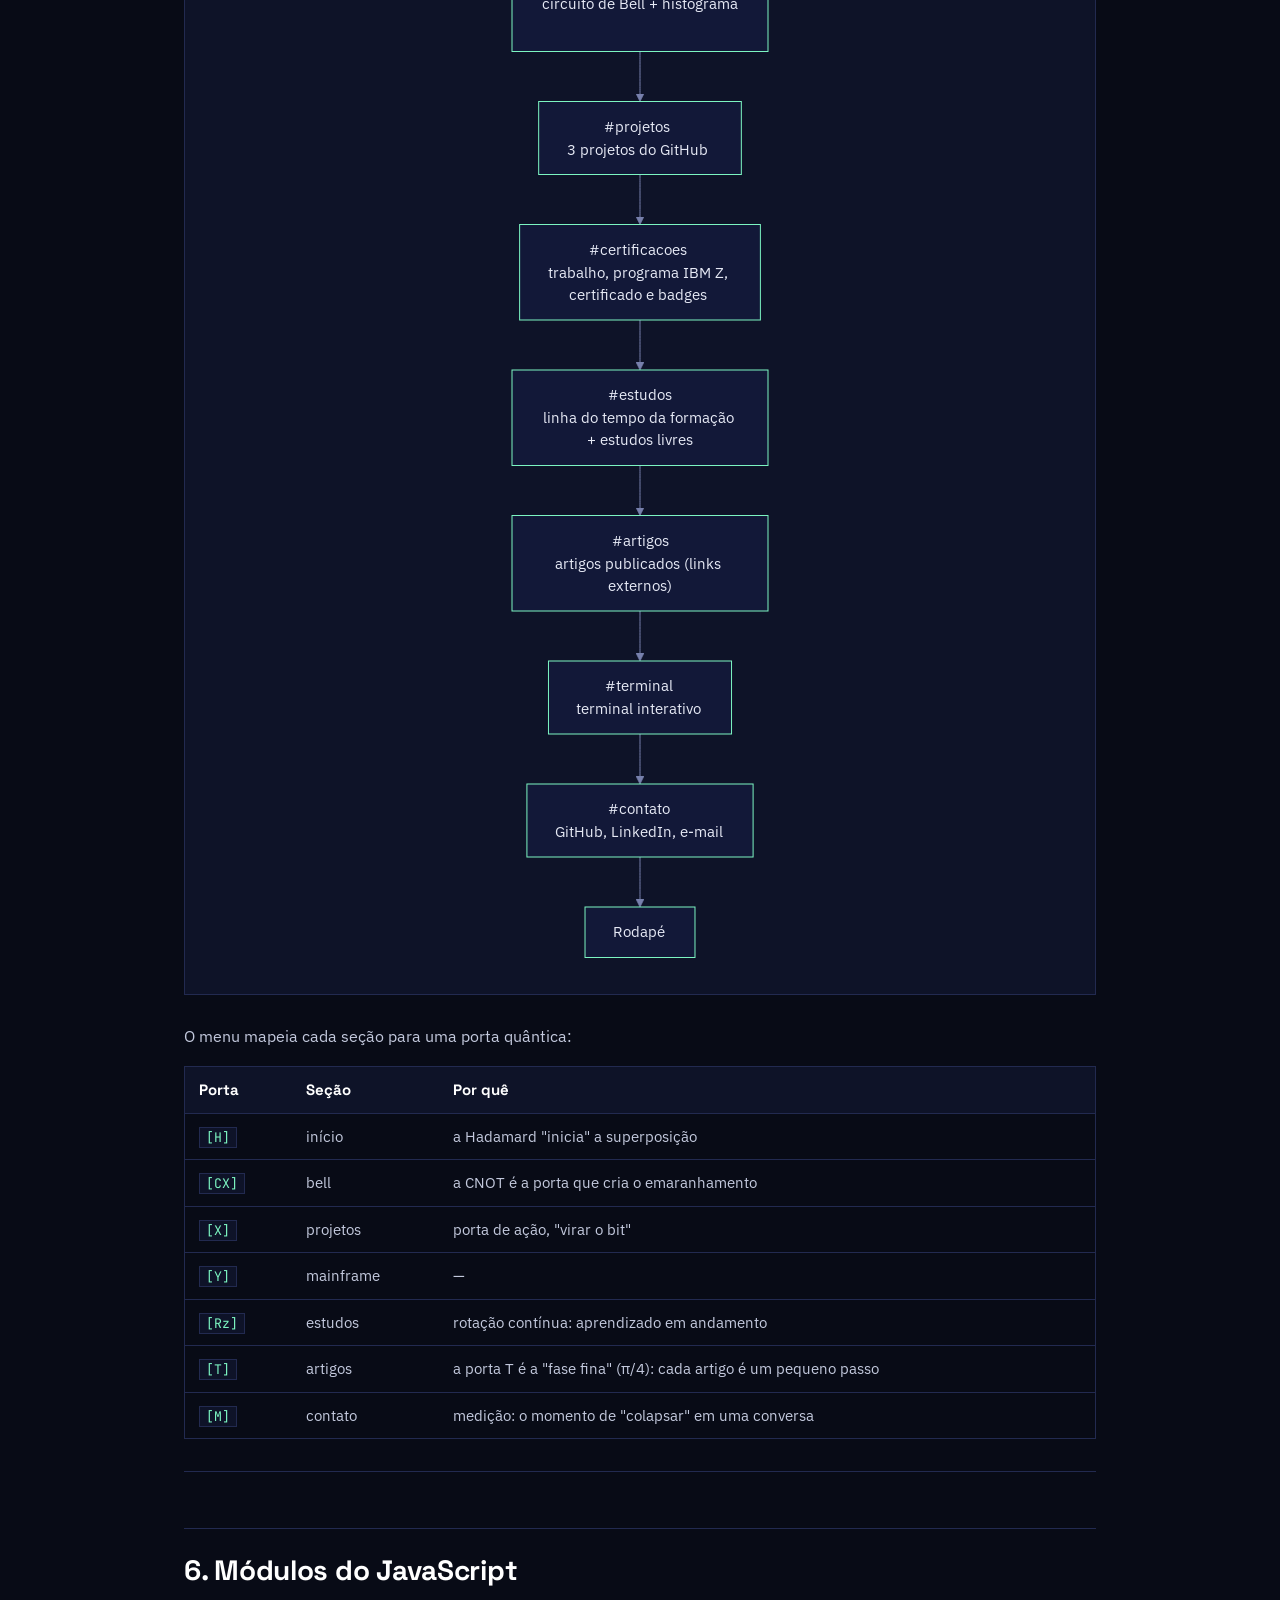
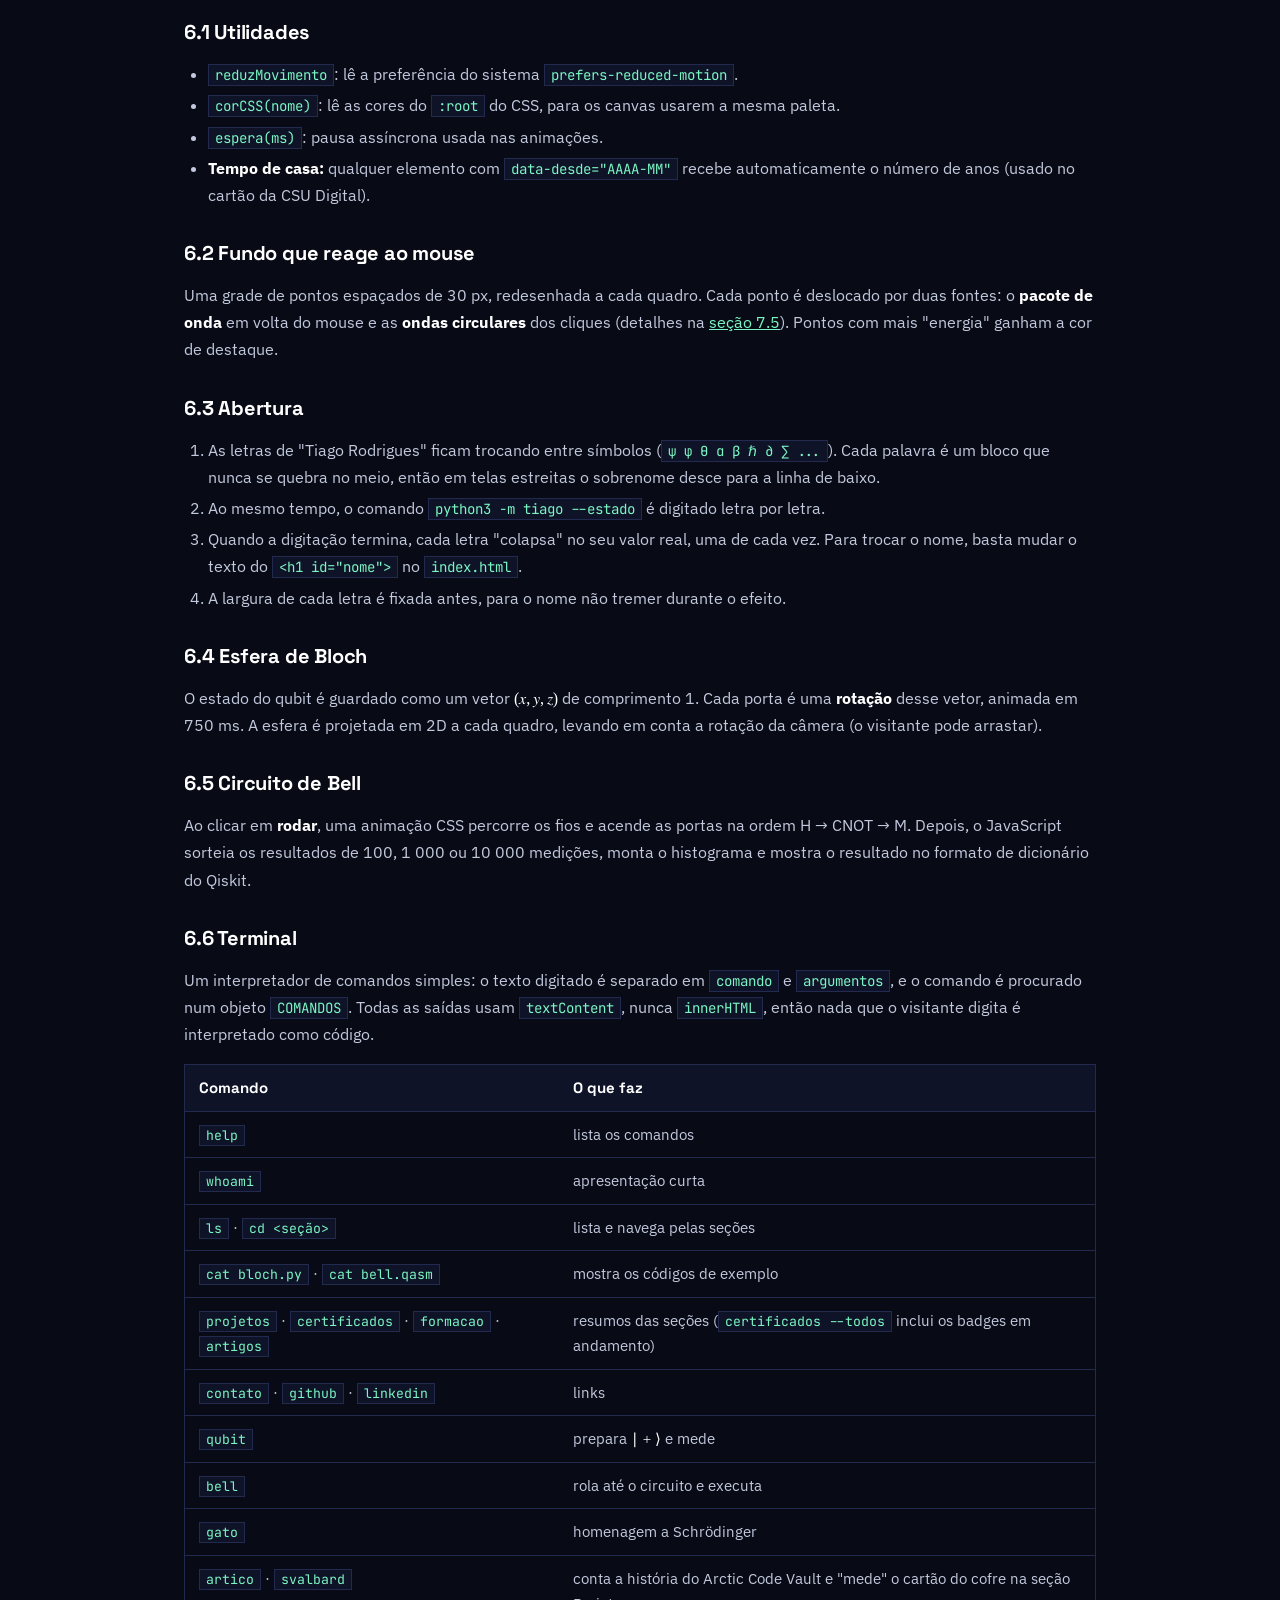
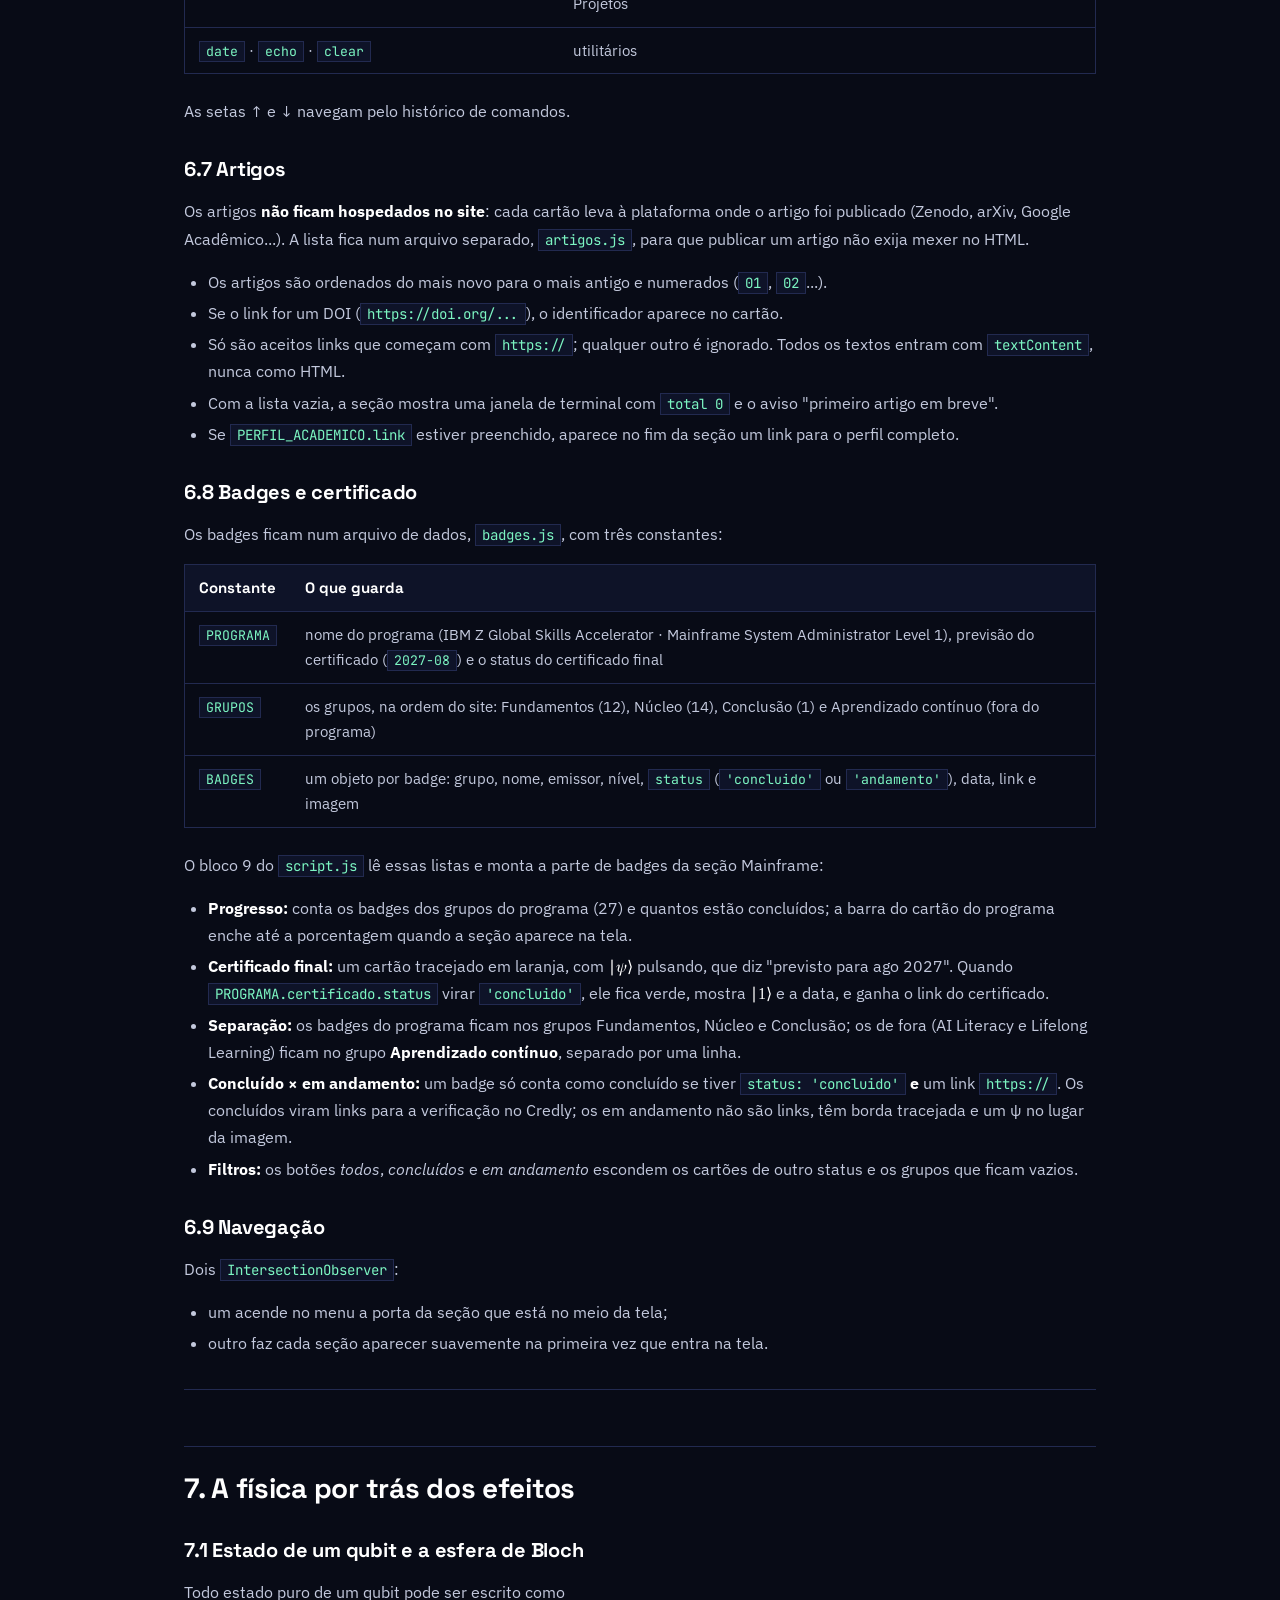
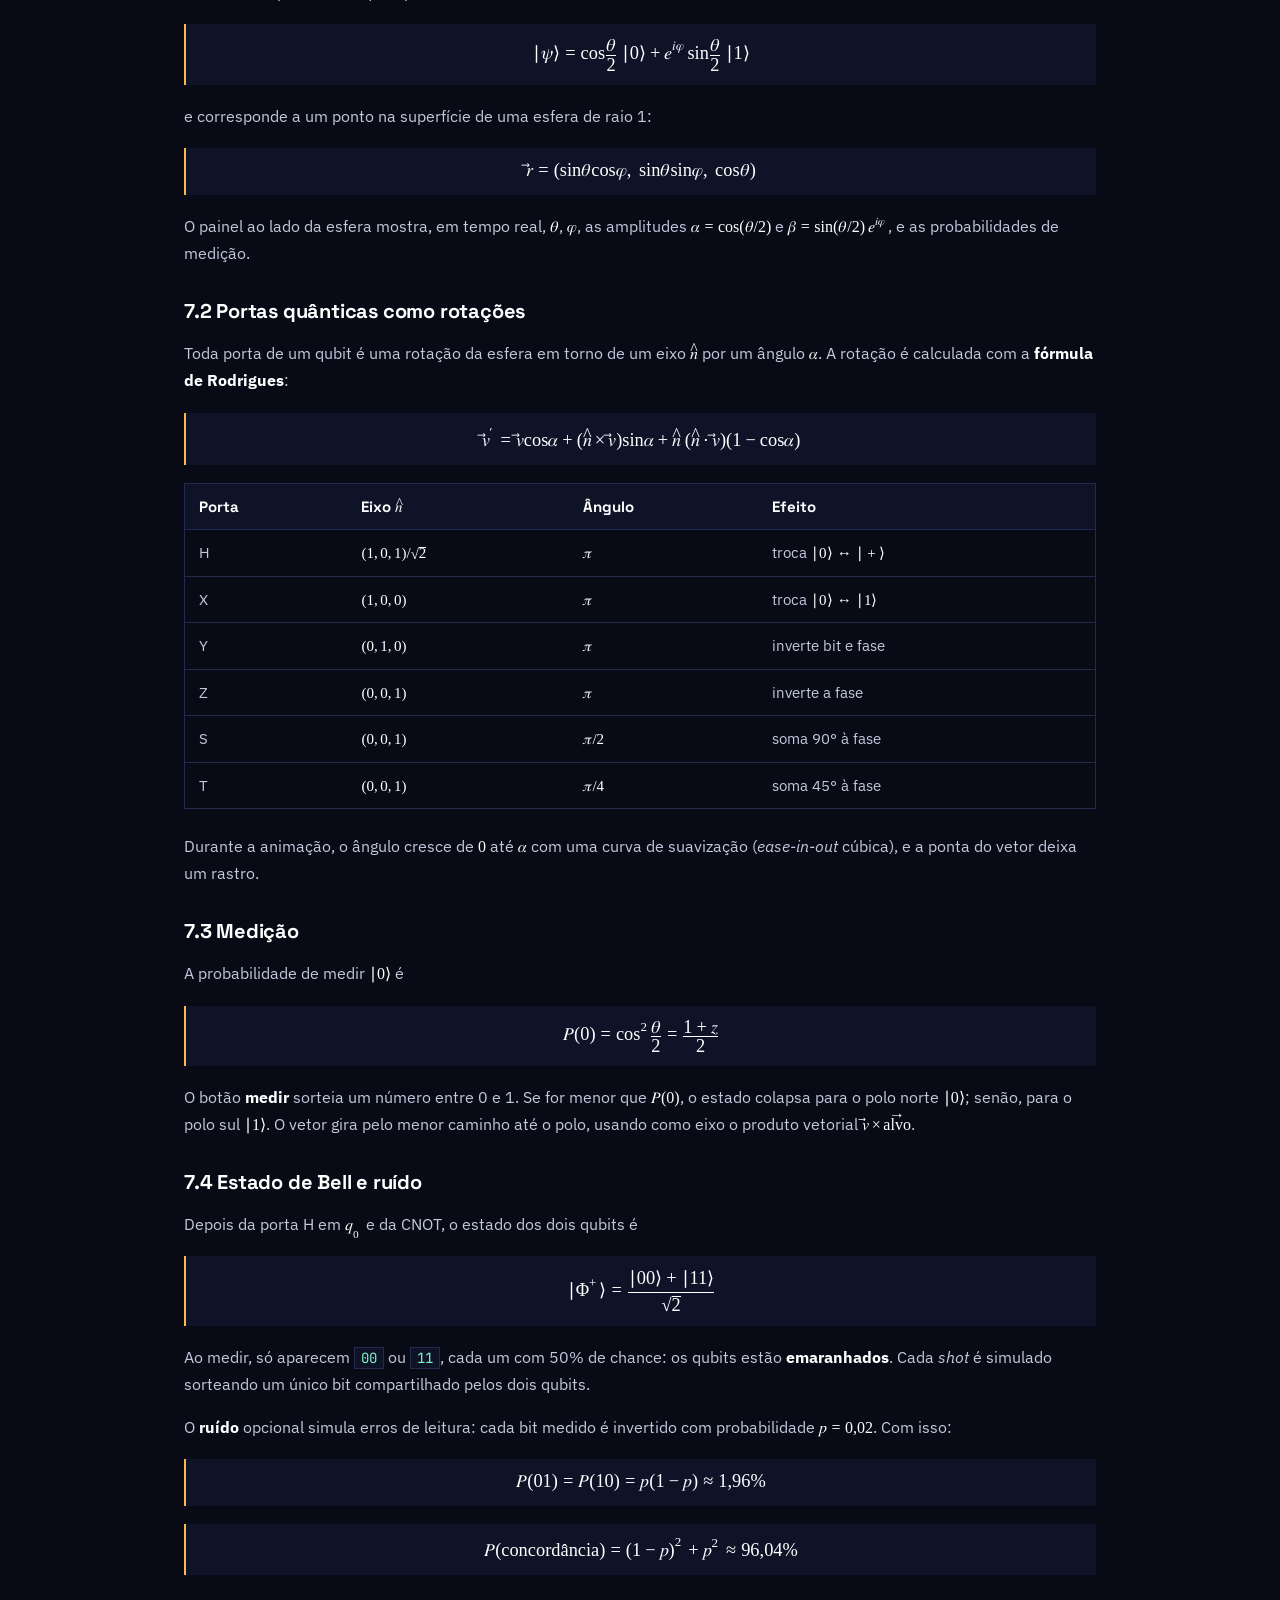
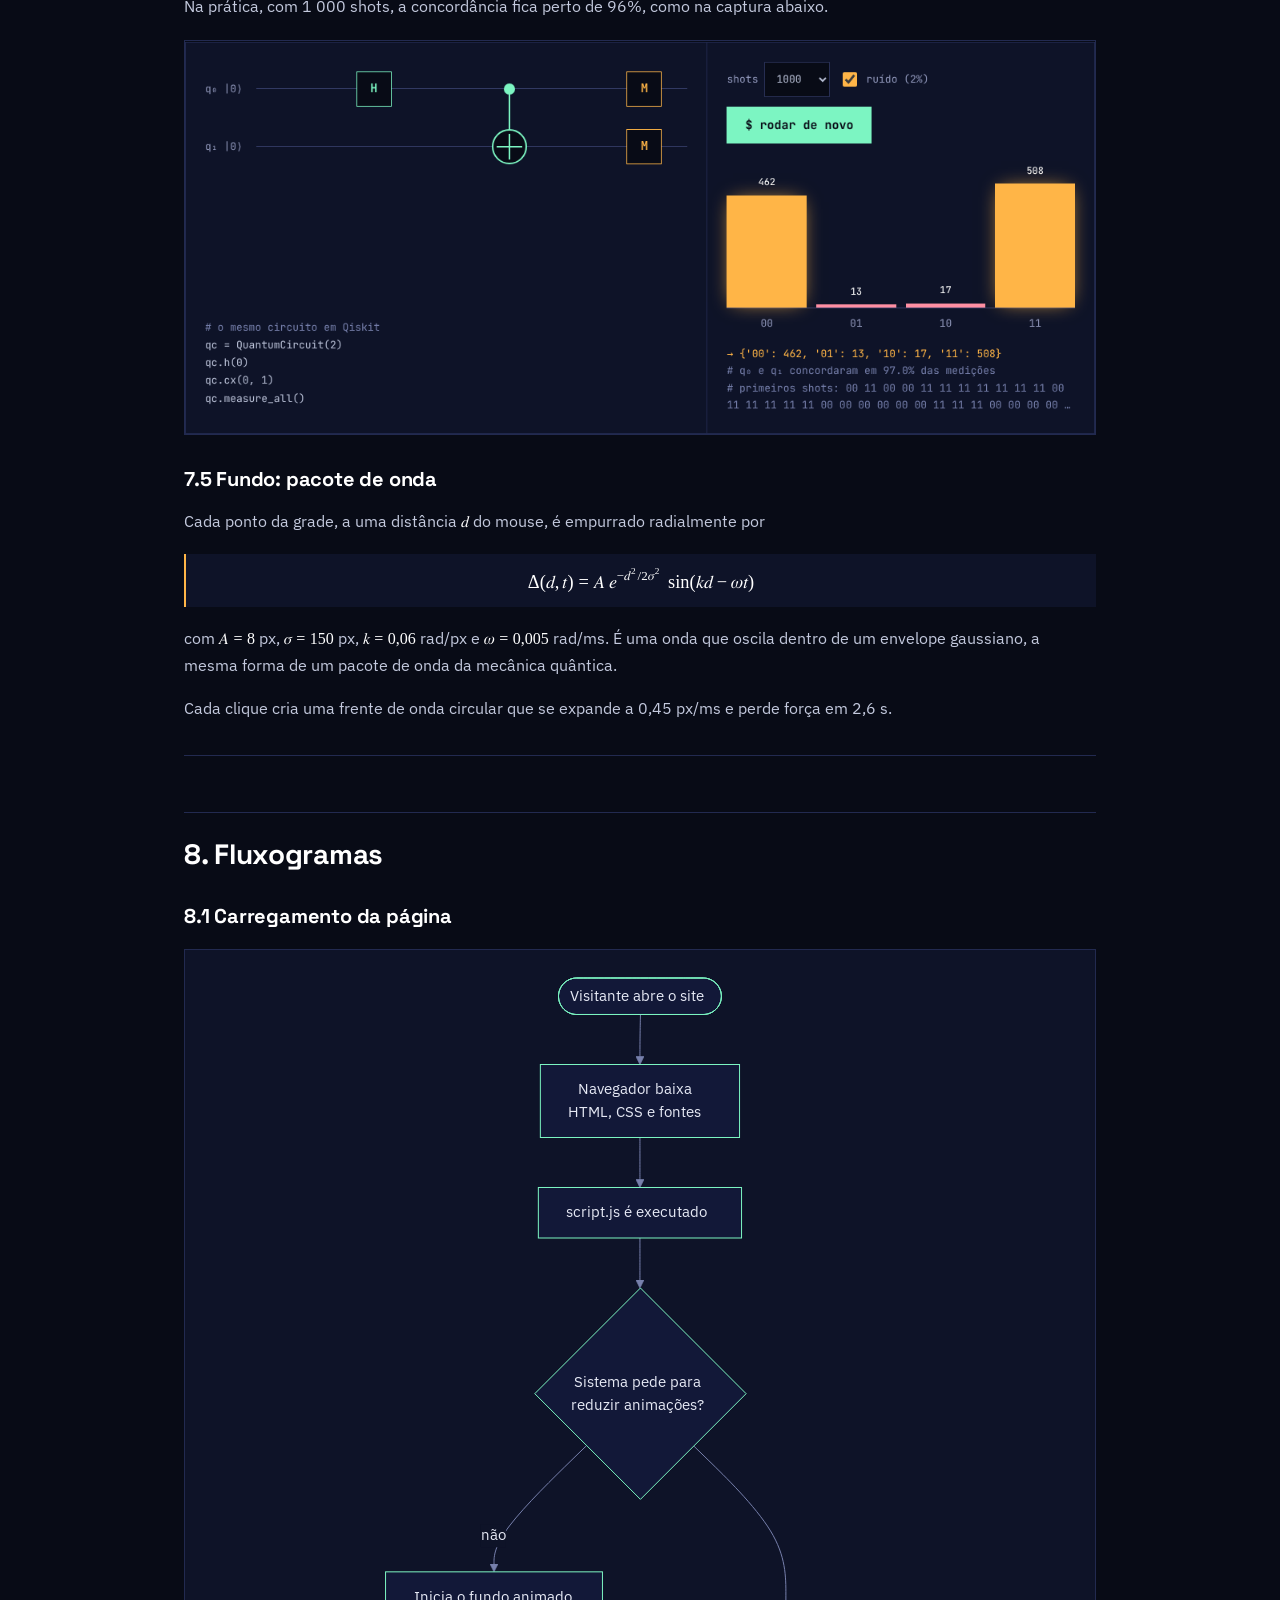
